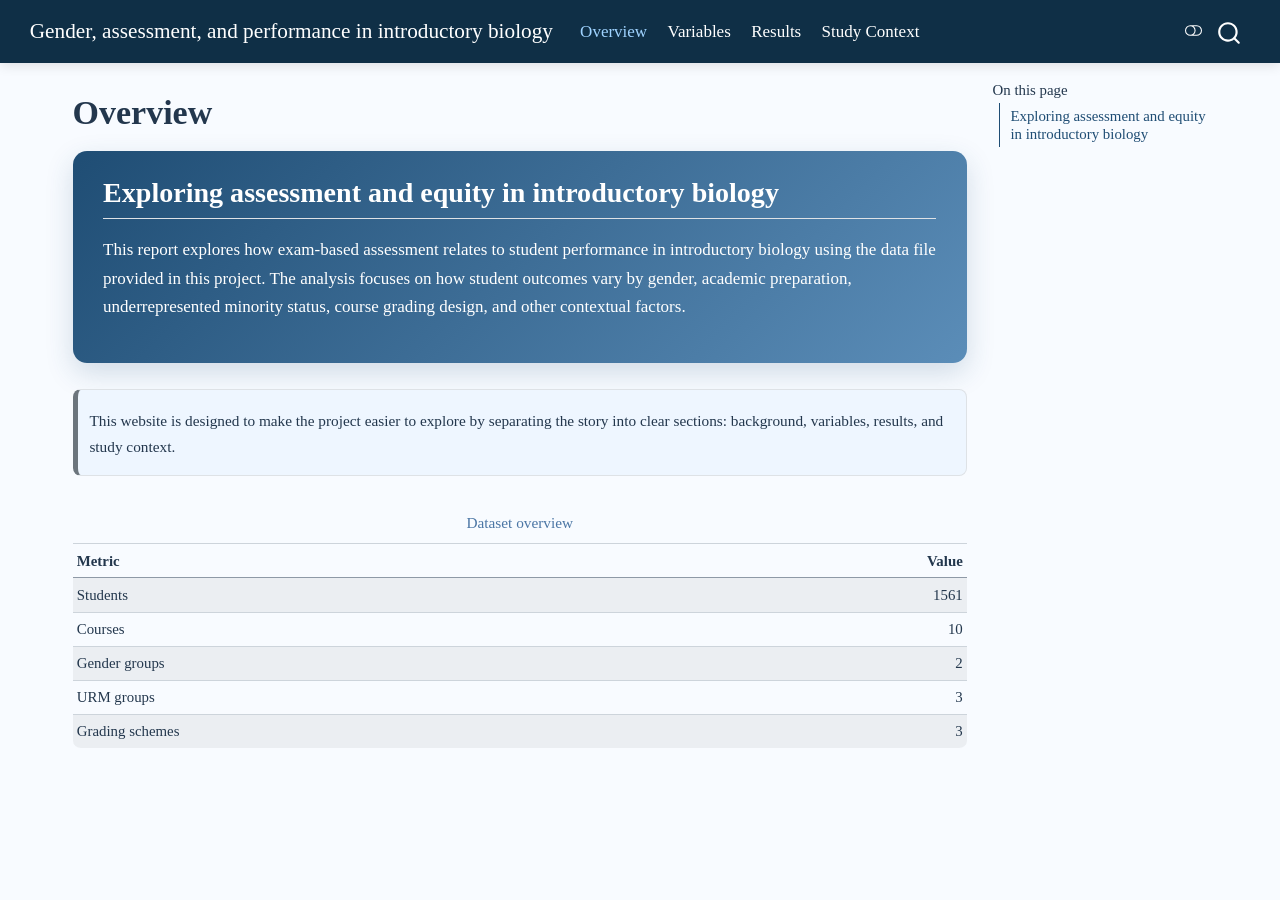
==== docs/index.html @ af0b51d6 "version 2" ====
<!DOCTYPE html>
<html xmlns="http://www.w3.org/1999/xhtml" lang="en" xml:lang="en"><head>

<meta charset="utf-8">
<meta name="generator" content="quarto-1.9.38">

<meta name="viewport" content="width=device-width, initial-scale=1.0, user-scalable=yes">


<title>Overview – Gender, assessment, and performance in introductory biology</title>
<style>

code{white-space: pre-wrap;}
span.smallcaps{font-variant: small-caps;}
div.columns{display: flex; gap: min(4vw, 1.5em);}
div.column{flex: auto; overflow-x: auto;}
div.hanging-indent{margin-left: 1.5em; text-indent: -1.5em;}
ul.task-list{list-style: none;}
ul.task-list li input[type="checkbox"] {
width: 0.8em;
margin: 0 0.8em 0.2em -1em;  vertical-align: middle;
}
</style>


<script>const headroomChanged = new CustomEvent("quarto-hrChanged", {
  detail: {},
  bubbles: true,
  cancelable: false,
  composed: false,
});

const announceDismiss = () => {
  const annEl = window.document.getElementById("quarto-announcement");
  if (annEl) {
    annEl.remove();

    const annId = annEl.getAttribute("data-announcement-id");
    window.localStorage.setItem(`quarto-announce-${annId}`, "true");
  }
};

const announceRegister = () => {
  const annEl = window.document.getElementById("quarto-announcement");
  if (annEl) {
    const annId = annEl.getAttribute("data-announcement-id");
    const isDismissed =
      window.localStorage.getItem(`quarto-announce-${annId}`) || false;
    if (isDismissed) {
      announceDismiss();
      return;
    } else {
      annEl.classList.remove("hidden");
    }

    const actionEl = annEl.querySelector(".quarto-announcement-action");
    if (actionEl) {
      actionEl.addEventListener("click", function (e) {
        e.preventDefault();
        // Hide the bar immediately
        announceDismiss();
      });
    }
  }
};

window.document.addEventListener("DOMContentLoaded", function () {
  let init = false;

  announceRegister();

  // Manage the back to top button, if one is present.
  let lastScrollTop = window.pageYOffset || document.documentElement.scrollTop;
  const scrollDownBuffer = 5;
  const scrollUpBuffer = 35;
  const btn = document.getElementById("quarto-back-to-top");
  const hideBackToTop = () => {
    btn.style.display = "none";
  };
  const showBackToTop = () => {
    btn.style.display = "inline-block";
  };
  if (btn) {
    window.document.addEventListener(
      "scroll",
      function () {
        const currentScrollTop =
          window.pageYOffset || document.documentElement.scrollTop;

        // Shows and hides the button 'intelligently' as the user scrolls
        if (currentScrollTop - scrollDownBuffer > lastScrollTop) {
          hideBackToTop();
          lastScrollTop = currentScrollTop <= 0 ? 0 : currentScrollTop;
        } else if (currentScrollTop < lastScrollTop - scrollUpBuffer) {
          showBackToTop();
          lastScrollTop = currentScrollTop <= 0 ? 0 : currentScrollTop;
        }

        // Show the button at the bottom, hides it at the top
        if (currentScrollTop <= 0) {
          hideBackToTop();
        } else if (
          window.innerHeight + currentScrollTop >=
          document.body.offsetHeight
        ) {
          showBackToTop();
        }
      },
      false
    );
  }

  function throttle(func, wait) {
    var timeout;
    return function () {
      const context = this;
      const args = arguments;
      const later = function () {
        clearTimeout(timeout);
        timeout = null;
        func.apply(context, args);
      };

      if (!timeout) {
        timeout = setTimeout(later, wait);
      }
    };
  }

  function headerOffset() {
    // Set an offset if there is are fixed top navbar
    const headerEl = window.document.querySelector("header.fixed-top");
    if (headerEl) {
      return headerEl.clientHeight;
    } else {
      return 0;
    }
  }

  function footerOffset() {
    const footerEl = window.document.querySelector("footer.footer");
    if (footerEl) {
      return footerEl.clientHeight;
    } else {
      return 0;
    }
  }

  function dashboardOffset() {
    const dashboardNavEl = window.document.getElementById(
      "quarto-dashboard-header"
    );
    if (dashboardNavEl !== null) {
      return dashboardNavEl.clientHeight;
    } else {
      return 0;
    }
  }

  function updateDocumentOffsetWithoutAnimation() {
    updateDocumentOffset(false);
  }

  function updateDocumentOffset(animated) {
    // set body offset
    const topOffset = headerOffset();
    const bodyOffset = topOffset + footerOffset() + dashboardOffset();
    const bodyEl = window.document.body;
    bodyEl.setAttribute("data-bs-offset", topOffset);
    bodyEl.style.paddingTop = topOffset + "px";

    // deal with sidebar offsets
    const sidebars = window.document.querySelectorAll(
      ".sidebar, .headroom-target"
    );
    sidebars.forEach((sidebar) => {
      if (!animated) {
        sidebar.classList.add("notransition");
        // Remove the no transition class after the animation has time to complete
        setTimeout(function () {
          sidebar.classList.remove("notransition");
        }, 201);
      }

      if (window.Headroom && sidebar.classList.contains("sidebar-unpinned")) {
        sidebar.style.top = "0";
        sidebar.style.maxHeight = "100vh";
      } else {
        sidebar.style.top = topOffset + "px";
        sidebar.style.maxHeight = "calc(100vh - " + topOffset + "px)";
      }
    });

    // allow space for footer
    const mainContainer = window.document.querySelector(".quarto-container");
    if (mainContainer) {
      mainContainer.style.minHeight = "calc(100vh - " + bodyOffset + "px)";
    }

    // link offset
    let linkStyle = window.document.querySelector("#quarto-target-style");
    if (!linkStyle) {
      linkStyle = window.document.createElement("style");
      linkStyle.setAttribute("id", "quarto-target-style");
      window.document.head.appendChild(linkStyle);
    }
    while (linkStyle.firstChild) {
      linkStyle.removeChild(linkStyle.firstChild);
    }
    if (topOffset > 0) {
      linkStyle.appendChild(
        window.document.createTextNode(`
      section:target::before {
        content: "";
        display: block;
        height: ${topOffset}px;
        margin: -${topOffset}px 0 0;
      }`)
      );
    }
    if (init) {
      window.dispatchEvent(headroomChanged);
    }
    init = true;
  }

  // initialize headroom
  var header = window.document.querySelector("#quarto-header");
  if (header && window.Headroom) {
    const headroom = new window.Headroom(header, {
      tolerance: 5,
      onPin: function () {
        const sidebars = window.document.querySelectorAll(
          ".sidebar, .headroom-target"
        );
        sidebars.forEach((sidebar) => {
          sidebar.classList.remove("sidebar-unpinned");
        });
        updateDocumentOffset();
      },
      onUnpin: function () {
        const sidebars = window.document.querySelectorAll(
          ".sidebar, .headroom-target"
        );
        sidebars.forEach((sidebar) => {
          sidebar.classList.add("sidebar-unpinned");
        });
        updateDocumentOffset();
      },
    });
    headroom.init();

    let frozen = false;
    window.quartoToggleHeadroom = function () {
      if (frozen) {
        headroom.unfreeze();
        frozen = false;
      } else {
        headroom.freeze();
        frozen = true;
      }
    };
  }

  window.addEventListener(
    "hashchange",
    function (e) {
      if (
        getComputedStyle(document.documentElement).scrollBehavior !== "smooth"
      ) {
        window.scrollTo(0, window.pageYOffset - headerOffset());
      }
    },
    false
  );

  // Observe size changed for the header
  const headerEl = window.document.querySelector("header.fixed-top");
  if (headerEl && window.ResizeObserver) {
    const observer = new window.ResizeObserver(() => {
      setTimeout(updateDocumentOffsetWithoutAnimation, 0);
    });
    observer.observe(headerEl, {
      attributes: true,
      childList: true,
      characterData: true,
    });
  } else {
    window.addEventListener(
      "resize",
      throttle(updateDocumentOffsetWithoutAnimation, 50)
    );
  }
  setTimeout(updateDocumentOffsetWithoutAnimation, 250);

  // fixup index.html links if we aren't on the filesystem
  if (window.location.protocol !== "file:") {
    const links = window.document.querySelectorAll("a");
    for (let i = 0; i < links.length; i++) {
      if (links[i].href) {
        links[i].dataset.originalHref = links[i].href;
        links[i].href = links[i].href.replace(/\/index\.html/, "/");
      }
    }

    // Fixup any sharing links that require urls
    // Append url to any sharing urls
    const sharingLinks = window.document.querySelectorAll(
      "a.sidebar-tools-main-item, a.quarto-navigation-tool, a.quarto-navbar-tools, a.quarto-navbar-tools-item"
    );
    for (let i = 0; i < sharingLinks.length; i++) {
      const sharingLink = sharingLinks[i];
      const href = sharingLink.getAttribute("href");
      if (href) {
        sharingLink.setAttribute(
          "href",
          href.replace("|url|", window.location.href)
        );
      }
    }

    // Scroll the active navigation item into view, if necessary
    const navSidebar = window.document.querySelector("nav#quarto-sidebar");
    if (navSidebar) {
      // Find the active item
      const activeItem = navSidebar.querySelector("li.sidebar-item a.active");
      if (activeItem) {
        // Wait for the scroll height and height to resolve by observing size changes on the
        // nav element that is scrollable
        const resizeObserver = new ResizeObserver((_entries) => {
          // The bottom of the element
          const elBottom = activeItem.offsetTop;
          const viewBottom = navSidebar.scrollTop + navSidebar.clientHeight;

          // The element height and scroll height are the same, then we are still loading
          if (viewBottom !== navSidebar.scrollHeight) {
            // Determine if the item isn't visible and scroll to it
            if (elBottom >= viewBottom) {
              navSidebar.scrollTop = elBottom;
            }

            // stop observing now since we've completed the scroll
            resizeObserver.unobserve(navSidebar);
          }
        });
        resizeObserver.observe(navSidebar);
      }
    }
  }
});
</script>
<script>/*!
 * headroom.js v0.12.0 - Give your page some headroom. Hide your header until you need it
 * Copyright (c) 2020 Nick Williams - http://wicky.nillia.ms/headroom.js
 * License: MIT
 */

!function(t,n){"object"==typeof exports&&"undefined"!=typeof module?module.exports=n():"function"==typeof define&&define.amd?define(n):(t=t||self).Headroom=n()}(this,function(){"use strict";function t(){return"undefined"!=typeof window}function d(t){return function(t){return t&&t.document&&function(t){return 9===t.nodeType}(t.document)}(t)?function(t){var n=t.document,o=n.body,s=n.documentElement;return{scrollHeight:function(){return Math.max(o.scrollHeight,s.scrollHeight,o.offsetHeight,s.offsetHeight,o.clientHeight,s.clientHeight)},height:function(){return t.innerHeight||s.clientHeight||o.clientHeight},scrollY:function(){return void 0!==t.pageYOffset?t.pageYOffset:(s||o.parentNode||o).scrollTop}}}(t):function(t){return{scrollHeight:function(){return Math.max(t.scrollHeight,t.offsetHeight,t.clientHeight)},height:function(){return Math.max(t.offsetHeight,t.clientHeight)},scrollY:function(){return t.scrollTop}}}(t)}function n(t,s,e){var n,o=function(){var n=!1;try{var t={get passive(){n=!0}};window.addEventListener("test",t,t),window.removeEventListener("test",t,t)}catch(t){n=!1}return n}(),i=!1,r=d(t),l=r.scrollY(),a={};function c(){var t=Math.round(r.scrollY()),n=r.height(),o=r.scrollHeight();a.scrollY=t,a.lastScrollY=l,a.direction=l<t?"down":"up",a.distance=Math.abs(t-l),a.isOutOfBounds=t<0||o<t+n,a.top=t<=s.offset[a.direction],a.bottom=o<=t+n,a.toleranceExceeded=a.distance>s.tolerance[a.direction],e(a),l=t,i=!1}function h(){i||(i=!0,n=requestAnimationFrame(c))}var u=!!o&&{passive:!0,capture:!1};return t.addEventListener("scroll",h,u),c(),{destroy:function(){cancelAnimationFrame(n),t.removeEventListener("scroll",h,u)}}}function o(t){return t===Object(t)?t:{down:t,up:t}}function s(t,n){n=n||{},Object.assign(this,s.options,n),this.classes=Object.assign({},s.options.classes,n.classes),this.elem=t,this.tolerance=o(this.tolerance),this.offset=o(this.offset),this.initialised=!1,this.frozen=!1}return s.prototype={constructor:s,init:function(){return s.cutsTheMustard&&!this.initialised&&(this.addClass("initial"),this.initialised=!0,setTimeout(function(t){t.scrollTracker=n(t.scroller,{offset:t.offset,tolerance:t.tolerance},t.update.bind(t))},100,this)),this},destroy:function(){this.initialised=!1,Object.keys(this.classes).forEach(this.removeClass,this),this.scrollTracker.destroy()},unpin:function(){!this.hasClass("pinned")&&this.hasClass("unpinned")||(this.addClass("unpinned"),this.removeClass("pinned"),this.onUnpin&&this.onUnpin.call(this))},pin:function(){this.hasClass("unpinned")&&(this.addClass("pinned"),this.removeClass("unpinned"),this.onPin&&this.onPin.call(this))},freeze:function(){this.frozen=!0,this.addClass("frozen")},unfreeze:function(){this.frozen=!1,this.removeClass("frozen")},top:function(){this.hasClass("top")||(this.addClass("top"),this.removeClass("notTop"),this.onTop&&this.onTop.call(this))},notTop:function(){this.hasClass("notTop")||(this.addClass("notTop"),this.removeClass("top"),this.onNotTop&&this.onNotTop.call(this))},bottom:function(){this.hasClass("bottom")||(this.addClass("bottom"),this.removeClass("notBottom"),this.onBottom&&this.onBottom.call(this))},notBottom:function(){this.hasClass("notBottom")||(this.addClass("notBottom"),this.removeClass("bottom"),this.onNotBottom&&this.onNotBottom.call(this))},shouldUnpin:function(t){return"down"===t.direction&&!t.top&&t.toleranceExceeded},shouldPin:function(t){return"up"===t.direction&&t.toleranceExceeded||t.top},addClass:function(t){this.elem.classList.add.apply(this.elem.classList,this.classes[t].split(" "))},removeClass:function(t){this.elem.classList.remove.apply(this.elem.classList,this.classes[t].split(" "))},hasClass:function(t){return this.classes[t].split(" ").every(function(t){return this.classList.contains(t)},this.elem)},update:function(t){t.isOutOfBounds||!0!==this.frozen&&(t.top?this.top():this.notTop(),t.bottom?this.bottom():this.notBottom(),this.shouldUnpin(t)?this.unpin():this.shouldPin(t)&&this.pin())}},s.options={tolerance:{up:0,down:0},offset:0,scroller:t()?window:null,classes:{frozen:"headroom--frozen",pinned:"headroom--pinned",unpinned:"headroom--unpinned",top:"headroom--top",notTop:"headroom--not-top",bottom:"headroom--bottom",notBottom:"headroom--not-bottom",initial:"headroom"}},s.cutsTheMustard=!!(t()&&function(){}.bind&&"classList"in document.documentElement&&Object.assign&&Object.keys&&requestAnimationFrame),s});
</script>
<script>/*!
 * clipboard.js v2.0.11
 * https://clipboardjs.com/
 *
 * Licensed MIT © Zeno Rocha
 */
!function(t,e){"object"==typeof exports&&"object"==typeof module?module.exports=e():"function"==typeof define&&define.amd?define([],e):"object"==typeof exports?exports.ClipboardJS=e():t.ClipboardJS=e()}(this,function(){return n={686:function(t,e,n){"use strict";n.d(e,{default:function(){return b}});var e=n(279),i=n.n(e),e=n(370),u=n.n(e),e=n(817),r=n.n(e);function c(t){try{return document.execCommand(t)}catch(t){return}}var a=function(t){t=r()(t);return c("cut"),t};function o(t,e){var n,o,t=(n=t,o="rtl"===document.documentElement.getAttribute("dir"),(t=document.createElement("textarea")).style.fontSize="12pt",t.style.border="0",t.style.padding="0",t.style.margin="0",t.style.position="absolute",t.style[o?"right":"left"]="-9999px",o=window.pageYOffset||document.documentElement.scrollTop,t.style.top="".concat(o,"px"),t.setAttribute("readonly",""),t.value=n,t);return e.container.appendChild(t),e=r()(t),c("copy"),t.remove(),e}var f=function(t){var e=1<arguments.length&&void 0!==arguments[1]?arguments[1]:{container:document.body},n="";return"string"==typeof t?n=o(t,e):t instanceof HTMLInputElement&&!["text","search","url","tel","password"].includes(null==t?void 0:t.type)?n=o(t.value,e):(n=r()(t),c("copy")),n};function l(t){return(l="function"==typeof Symbol&&"symbol"==typeof Symbol.iterator?function(t){return typeof t}:function(t){return t&&"function"==typeof Symbol&&t.constructor===Symbol&&t!==Symbol.prototype?"symbol":typeof t})(t)}var s=function(){var t=0<arguments.length&&void 0!==arguments[0]?arguments[0]:{},e=t.action,n=void 0===e?"copy":e,o=t.container,e=t.target,t=t.text;if("copy"!==n&&"cut"!==n)throw new Error('Invalid "action" value, use either "copy" or "cut"');if(void 0!==e){if(!e||"object"!==l(e)||1!==e.nodeType)throw new Error('Invalid "target" value, use a valid Element');if("copy"===n&&e.hasAttribute("disabled"))throw new Error('Invalid "target" attribute. Please use "readonly" instead of "disabled" attribute');if("cut"===n&&(e.hasAttribute("readonly")||e.hasAttribute("disabled")))throw new Error('Invalid "target" attribute. You can\'t cut text from elements with "readonly" or "disabled" attributes')}return t?f(t,{container:o}):e?"cut"===n?a(e):f(e,{container:o}):void 0};function p(t){return(p="function"==typeof Symbol&&"symbol"==typeof Symbol.iterator?function(t){return typeof t}:function(t){return t&&"function"==typeof Symbol&&t.constructor===Symbol&&t!==Symbol.prototype?"symbol":typeof t})(t)}function d(t,e){for(var n=0;n<e.length;n++){var o=e[n];o.enumerable=o.enumerable||!1,o.configurable=!0,"value"in o&&(o.writable=!0),Object.defineProperty(t,o.key,o)}}function y(t,e){return(y=Object.setPrototypeOf||function(t,e){return t.__proto__=e,t})(t,e)}function h(n){var o=function(){if("undefined"==typeof Reflect||!Reflect.construct)return!1;if(Reflect.construct.sham)return!1;if("function"==typeof Proxy)return!0;try{return Date.prototype.toString.call(Reflect.construct(Date,[],function(){})),!0}catch(t){return!1}}();return function(){var t,e=v(n);return t=o?(t=v(this).constructor,Reflect.construct(e,arguments,t)):e.apply(this,arguments),e=this,!(t=t)||"object"!==p(t)&&"function"!=typeof t?function(t){if(void 0!==t)return t;throw new ReferenceError("this hasn't been initialised - super() hasn't been called")}(e):t}}function v(t){return(v=Object.setPrototypeOf?Object.getPrototypeOf:function(t){return t.__proto__||Object.getPrototypeOf(t)})(t)}function m(t,e){t="data-clipboard-".concat(t);if(e.hasAttribute(t))return e.getAttribute(t)}var b=function(){!function(t,e){if("function"!=typeof e&&null!==e)throw new TypeError("Super expression must either be null or a function");t.prototype=Object.create(e&&e.prototype,{constructor:{value:t,writable:!0,configurable:!0}}),e&&y(t,e)}(r,i());var t,e,n,o=h(r);function r(t,e){var n;return function(t){if(!(t instanceof r))throw new TypeError("Cannot call a class as a function")}(this),(n=o.call(this)).resolveOptions(e),n.listenClick(t),n}return t=r,n=[{key:"copy",value:function(t){var e=1<arguments.length&&void 0!==arguments[1]?arguments[1]:{container:document.body};return f(t,e)}},{key:"cut",value:function(t){return a(t)}},{key:"isSupported",value:function(){var t=0<arguments.length&&void 0!==arguments[0]?arguments[0]:["copy","cut"],t="string"==typeof t?[t]:t,e=!!document.queryCommandSupported;return t.forEach(function(t){e=e&&!!document.queryCommandSupported(t)}),e}}],(e=[{key:"resolveOptions",value:function(){var t=0<arguments.length&&void 0!==arguments[0]?arguments[0]:{};this.action="function"==typeof t.action?t.action:this.defaultAction,this.target="function"==typeof t.target?t.target:this.defaultTarget,this.text="function"==typeof t.text?t.text:this.defaultText,this.container="object"===p(t.container)?t.container:document.body}},{key:"listenClick",value:function(t){var e=this;this.listener=u()(t,"click",function(t){return e.onClick(t)})}},{key:"onClick",value:function(t){var e=t.delegateTarget||t.currentTarget,n=this.action(e)||"copy",t=s({action:n,container:this.container,target:this.target(e),text:this.text(e)});this.emit(t?"success":"error",{action:n,text:t,trigger:e,clearSelection:function(){e&&e.focus(),window.getSelection().removeAllRanges()}})}},{key:"defaultAction",value:function(t){return m("action",t)}},{key:"defaultTarget",value:function(t){t=m("target",t);if(t)return document.querySelector(t)}},{key:"defaultText",value:function(t){return m("text",t)}},{key:"destroy",value:function(){this.listener.destroy()}}])&&d(t.prototype,e),n&&d(t,n),r}()},828:function(t){var e;"undefined"==typeof Element||Element.prototype.matches||((e=Element.prototype).matches=e.matchesSelector||e.mozMatchesSelector||e.msMatchesSelector||e.oMatchesSelector||e.webkitMatchesSelector),t.exports=function(t,e){for(;t&&9!==t.nodeType;){if("function"==typeof t.matches&&t.matches(e))return t;t=t.parentNode}}},438:function(t,e,n){var u=n(828);function i(t,e,n,o,r){var i=function(e,n,t,o){return function(t){t.delegateTarget=u(t.target,n),t.delegateTarget&&o.call(e,t)}}.apply(this,arguments);return t.addEventListener(n,i,r),{destroy:function(){t.removeEventListener(n,i,r)}}}t.exports=function(t,e,n,o,r){return"function"==typeof t.addEventListener?i.apply(null,arguments):"function"==typeof n?i.bind(null,document).apply(null,arguments):("string"==typeof t&&(t=document.querySelectorAll(t)),Array.prototype.map.call(t,function(t){return i(t,e,n,o,r)}))}},879:function(t,n){n.node=function(t){return void 0!==t&&t instanceof HTMLElement&&1===t.nodeType},n.nodeList=function(t){var e=Object.prototype.toString.call(t);return void 0!==t&&("[object NodeList]"===e||"[object HTMLCollection]"===e)&&"length"in t&&(0===t.length||n.node(t[0]))},n.string=function(t){return"string"==typeof t||t instanceof String},n.fn=function(t){return"[object Function]"===Object.prototype.toString.call(t)}},370:function(t,e,n){var f=n(879),l=n(438);t.exports=function(t,e,n){if(!t&&!e&&!n)throw new Error("Missing required arguments");if(!f.string(e))throw new TypeError("Second argument must be a String");if(!f.fn(n))throw new TypeError("Third argument must be a Function");if(f.node(t))return c=e,a=n,(u=t).addEventListener(c,a),{destroy:function(){u.removeEventListener(c,a)}};if(f.nodeList(t))return o=t,r=e,i=n,Array.prototype.forEach.call(o,function(t){t.addEventListener(r,i)}),{destroy:function(){Array.prototype.forEach.call(o,function(t){t.removeEventListener(r,i)})}};if(f.string(t))return t=t,e=e,n=n,l(document.body,t,e,n);throw new TypeError("First argument must be a String, HTMLElement, HTMLCollection, or NodeList");var o,r,i,u,c,a}},817:function(t){t.exports=function(t){var e,n="SELECT"===t.nodeName?(t.focus(),t.value):"INPUT"===t.nodeName||"TEXTAREA"===t.nodeName?((e=t.hasAttribute("readonly"))||t.setAttribute("readonly",""),t.select(),t.setSelectionRange(0,t.value.length),e||t.removeAttribute("readonly"),t.value):(t.hasAttribute("contenteditable")&&t.focus(),n=window.getSelection(),(e=document.createRange()).selectNodeContents(t),n.removeAllRanges(),n.addRange(e),n.toString());return n}},279:function(t){function e(){}e.prototype={on:function(t,e,n){var o=this.e||(this.e={});return(o[t]||(o[t]=[])).push({fn:e,ctx:n}),this},once:function(t,e,n){var o=this;function r(){o.off(t,r),e.apply(n,arguments)}return r._=e,this.on(t,r,n)},emit:function(t){for(var e=[].slice.call(arguments,1),n=((this.e||(this.e={}))[t]||[]).slice(),o=0,r=n.length;o<r;o++)n[o].fn.apply(n[o].ctx,e);return this},off:function(t,e){var n=this.e||(this.e={}),o=n[t],r=[];if(o&&e)for(var i=0,u=o.length;i<u;i++)o[i].fn!==e&&o[i].fn._!==e&&r.push(o[i]);return r.length?n[t]=r:delete n[t],this}},t.exports=e,t.exports.TinyEmitter=e}},r={},o.n=function(t){var e=t&&t.__esModule?function(){return t.default}:function(){return t};return o.d(e,{a:e}),e},o.d=function(t,e){for(var n in e)o.o(e,n)&&!o.o(t,n)&&Object.defineProperty(t,n,{enumerable:!0,get:e[n]})},o.o=function(t,e){return Object.prototype.hasOwnProperty.call(t,e)},o(686).default;function o(t){if(r[t])return r[t].exports;var e=r[t]={exports:{}};return n[t](e,e.exports,o),e.exports}var n,r});</script>
<script>/*! @algolia/autocomplete-js 1.19.1 | MIT License | © Algolia, Inc. and contributors | https://github.com/algolia/autocomplete */
!function(e,t){"object"==typeof exports&&"undefined"!=typeof module?t(exports):"function"==typeof define&&define.amd?define(["exports"],t):t((e="undefined"!=typeof globalThis?globalThis:e||self)["@algolia/autocomplete-js"]={})}(this,(function(e){"use strict";function t(e,t){var n=Object.keys(e);if(Object.getOwnPropertySymbols){var r=Object.getOwnPropertySymbols(e);t&&(r=r.filter((function(t){return Object.getOwnPropertyDescriptor(e,t).enumerable}))),n.push.apply(n,r)}return n}function n(e){for(var n=1;n<arguments.length;n++){var r=null!=arguments[n]?arguments[n]:{};n%2?t(Object(r),!0).forEach((function(t){o(e,t,r[t])})):Object.getOwnPropertyDescriptors?Object.defineProperties(e,Object.getOwnPropertyDescriptors(r)):t(Object(r)).forEach((function(t){Object.defineProperty(e,t,Object.getOwnPropertyDescriptor(r,t))}))}return e}function r(e){return r="function"==typeof Symbol&&"symbol"==typeof Symbol.iterator?function(e){return typeof e}:function(e){return e&&"function"==typeof Symbol&&e.constructor===Symbol&&e!==Symbol.prototype?"symbol":typeof e},r(e)}function o(e,t,n){return(t=function(e){var t=function(e,t){if("object"!=typeof e||null===e)return e;var n=e[Symbol.toPrimitive];if(void 0!==n){var r=n.call(e,t||"default");if("object"!=typeof r)return r;throw new TypeError("@@toPrimitive must return a primitive value.")}return("string"===t?String:Number)(e)}(e,"string");return"symbol"==typeof t?t:String(t)}(t))in e?Object.defineProperty(e,t,{value:n,enumerable:!0,configurable:!0,writable:!0}):e[t]=n,e}function i(){return i=Object.assign?Object.assign.bind():function(e){for(var t=1;t<arguments.length;t++){var n=arguments[t];for(var r in n)Object.prototype.hasOwnProperty.call(n,r)&&(e[r]=n[r])}return e},i.apply(this,arguments)}function u(e,t){if(null==e)return{};var n,r,o=function(e,t){if(null==e)return{};var n,r,o={},i=Object.keys(e);for(r=0;r<i.length;r++)n=i[r],t.indexOf(n)>=0||(o[n]=e[n]);return o}(e,t);if(Object.getOwnPropertySymbols){var i=Object.getOwnPropertySymbols(e);for(r=0;r<i.length;r++)n=i[r],t.indexOf(n)>=0||Object.prototype.propertyIsEnumerable.call(e,n)&&(o[n]=e[n])}return o}function a(e,t){return function(e){if(Array.isArray(e))return e}(e)||function(e,t){var n=null==e?null:"undefined"!=typeof Symbol&&e[Symbol.iterator]||e["@@iterator"];if(null!=n){var r,o,i,u,a=[],l=!0,c=!1;try{if(i=(n=n.call(e)).next,0===t){if(Object(n)!==n)return;l=!1}else for(;!(l=(r=i.call(n)).done)&&(a.push(r.value),a.length!==t);l=!0);}catch(e){c=!0,o=e}finally{try{if(!l&&null!=n.return&&(u=n.return(),Object(u)!==u))return}finally{if(c)throw o}}return a}}(e,t)||c(e,t)||function(){throw new TypeError("Invalid attempt to destructure non-iterable instance.\nIn order to be iterable, non-array objects must have a [Symbol.iterator]() method.")}()}function l(e){return function(e){if(Array.isArray(e))return s(e)}(e)||function(e){if("undefined"!=typeof Symbol&&null!=e[Symbol.iterator]||null!=e["@@iterator"])return Array.from(e)}(e)||c(e)||function(){throw new TypeError("Invalid attempt to spread non-iterable instance.\nIn order to be iterable, non-array objects must have a [Symbol.iterator]() method.")}()}function c(e,t){if(e){if("string"==typeof e)return s(e,t);var n=Object.prototype.toString.call(e).slice(8,-1);return"Object"===n&&e.constructor&&(n=e.constructor.name),"Map"===n||"Set"===n?Array.from(e):"Arguments"===n||/^(?:Ui|I)nt(?:8|16|32)(?:Clamped)?Array$/.test(n)?s(e,t):void 0}}function s(e,t){(null==t||t>e.length)&&(t=e.length);for(var n=0,r=new Array(t);n<t;n++)r[n]=e[n];return r}function f(e){return{current:e}}function p(e,t){var n=void 0;return function(){for(var r=arguments.length,o=new Array(r),i=0;i<r;i++)o[i]=arguments[i];n&&clearTimeout(n),n=setTimeout((function(){return e.apply(void 0,o)}),t)}}function m(e){return e.reduce((function(e,t){return e.concat(t)}),[])}var v=0;function d(){return"autocomplete-".concat(v++)}function y(e,t){return t.reduce((function(e,t){return e&&e[t]}),e)}function b(e){return 0===e.collections.length?0:e.collections.reduce((function(e,t){return e+t.items.length}),0)}function g(e){return e!==Object(e)}function h(e,t){if(e===t)return!0;if(g(e)||g(t)||"function"==typeof e||"function"==typeof t)return e===t;if(Object.keys(e).length!==Object.keys(t).length)return!1;for(var n=0,r=Object.keys(e);n<r.length;n++){var o=r[n];if(!(o in t))return!1;if(!h(e[o],t[o]))return!1}return!0}var _=function(){};var O="1.19.1",S=[{segment:"autocomplete-core",version:O}];function j(e){var t=e.item,n=e.items,r=void 0===n?[]:n;return{index:t.__autocomplete_indexName,items:[t],positions:[1+r.findIndex((function(e){return e.objectID===t.objectID}))],queryID:t.__autocomplete_queryID,algoliaSource:["autocomplete"]}}function P(e,t){return function(e){if(Array.isArray(e))return e}(e)||function(e,t){var n=null==e?null:"undefined"!=typeof Symbol&&e[Symbol.iterator]||e["@@iterator"];if(null!=n){var r,o,i,u,a=[],l=!0,c=!1;try{if(i=(n=n.call(e)).next,0===t){if(Object(n)!==n)return;l=!1}else for(;!(l=(r=i.call(n)).done)&&(a.push(r.value),a.length!==t);l=!0);}catch(e){c=!0,o=e}finally{try{if(!l&&null!=n.return&&(u=n.return(),Object(u)!==u))return}finally{if(c)throw o}}return a}}(e,t)||function(e,t){if(!e)return;if("string"==typeof e)return w(e,t);var n=Object.prototype.toString.call(e).slice(8,-1);"Object"===n&&e.constructor&&(n=e.constructor.name);if("Map"===n||"Set"===n)return Array.from(e);if("Arguments"===n||/^(?:Ui|I)nt(?:8|16|32)(?:Clamped)?Array$/.test(n))return w(e,t)}(e,t)||function(){throw new TypeError("Invalid attempt to destructure non-iterable instance.\nIn order to be iterable, non-array objects must have a [Symbol.iterator]() method.")}()}function w(e,t){(null==t||t>e.length)&&(t=e.length);for(var n=0,r=new Array(t);n<t;n++)r[n]=e[n];return r}var I=["items"],A=["items"];function E(e){return E="function"==typeof Symbol&&"symbol"==typeof Symbol.iterator?function(e){return typeof e}:function(e){return e&&"function"==typeof Symbol&&e.constructor===Symbol&&e!==Symbol.prototype?"symbol":typeof e},E(e)}function D(e){return function(e){if(Array.isArray(e))return C(e)}(e)||function(e){if("undefined"!=typeof Symbol&&null!=e[Symbol.iterator]||null!=e["@@iterator"])return Array.from(e)}(e)||function(e,t){if(!e)return;if("string"==typeof e)return C(e,t);var n=Object.prototype.toString.call(e).slice(8,-1);"Object"===n&&e.constructor&&(n=e.constructor.name);if("Map"===n||"Set"===n)return Array.from(e);if("Arguments"===n||/^(?:Ui|I)nt(?:8|16|32)(?:Clamped)?Array$/.test(n))return C(e,t)}(e)||function(){throw new TypeError("Invalid attempt to spread non-iterable instance.\nIn order to be iterable, non-array objects must have a [Symbol.iterator]() method.")}()}function C(e,t){(null==t||t>e.length)&&(t=e.length);for(var n=0,r=new Array(t);n<t;n++)r[n]=e[n];return r}function k(e,t){if(null==e)return{};var n,r,o=function(e,t){if(null==e)return{};var n,r,o={},i=Object.keys(e);for(r=0;r<i.length;r++)n=i[r],t.indexOf(n)>=0||(o[n]=e[n]);return o}(e,t);if(Object.getOwnPropertySymbols){var i=Object.getOwnPropertySymbols(e);for(r=0;r<i.length;r++)n=i[r],t.indexOf(n)>=0||Object.prototype.propertyIsEnumerable.call(e,n)&&(o[n]=e[n])}return o}function x(e,t){var n=Object.keys(e);if(Object.getOwnPropertySymbols){var r=Object.getOwnPropertySymbols(e);t&&(r=r.filter((function(t){return Object.getOwnPropertyDescriptor(e,t).enumerable}))),n.push.apply(n,r)}return n}function N(e){for(var t=1;t<arguments.length;t++){var n=null!=arguments[t]?arguments[t]:{};t%2?x(Object(n),!0).forEach((function(t){T(e,t,n[t])})):Object.getOwnPropertyDescriptors?Object.defineProperties(e,Object.getOwnPropertyDescriptors(n)):x(Object(n)).forEach((function(t){Object.defineProperty(e,t,Object.getOwnPropertyDescriptor(n,t))}))}return e}function T(e,t,n){return(t=function(e){var t=function(e,t){if("object"!==E(e)||null===e)return e;var n=e[Symbol.toPrimitive];if(void 0!==n){var r=n.call(e,t||"default");if("object"!==E(r))return r;throw new TypeError("@@toPrimitive must return a primitive value.")}return("string"===t?String:Number)(e)}(e,"string");return"symbol"===E(t)?t:String(t)}(t))in e?Object.defineProperty(e,t,{value:n,enumerable:!0,configurable:!0,writable:!0}):e[t]=n,e}function q(e){for(var t=arguments.length>1&&void 0!==arguments[1]?arguments[1]:20,n=[],r=0;r<e.objectIDs.length;r+=t)n.push(N(N({},e),{},{objectIDs:e.objectIDs.slice(r,r+t)}));return n}function B(e){return e.map((function(e){var t=e.items,n=k(e,I);return N(N({},n),{},{objectIDs:(null==t?void 0:t.map((function(e){return e.objectID})))||n.objectIDs})}))}function R(e){var t,n,r,o=(t=P((e.version||"").split(".").map(Number),2),n=t[0],r=t[1],n>=3||2===n&&r>=4||1===n&&r>=10);function i(t,n,r){if(o&&void 0!==r){var i=r[0].__autocomplete_algoliaCredentials,u={"X-Algolia-Application-Id":i.appId,"X-Algolia-API-Key":i.apiKey};e.apply(void 0,[t].concat(D(n),[{headers:u}]))}else e.apply(void 0,[t].concat(D(n)))}return{init:function(t,n){e("init",{appId:t,apiKey:n})},setAuthenticatedUserToken:function(t){e("setAuthenticatedUserToken",t)},setUserToken:function(t){e("setUserToken",t)},clickedObjectIDsAfterSearch:function(){for(var e=arguments.length,t=new Array(e),n=0;n<e;n++)t[n]=arguments[n];t.length>0&&i("clickedObjectIDsAfterSearch",B(t),t[0].items)},clickedObjectIDs:function(){for(var e=arguments.length,t=new Array(e),n=0;n<e;n++)t[n]=arguments[n];t.length>0&&i("clickedObjectIDs",B(t),t[0].items)},clickedFilters:function(){for(var t=arguments.length,n=new Array(t),r=0;r<t;r++)n[r]=arguments[r];n.length>0&&e.apply(void 0,["clickedFilters"].concat(n))},convertedObjectIDsAfterSearch:function(){for(var e=arguments.length,t=new Array(e),n=0;n<e;n++)t[n]=arguments[n];t.length>0&&i("convertedObjectIDsAfterSearch",B(t),t[0].items)},convertedObjectIDs:function(){for(var e=arguments.length,t=new Array(e),n=0;n<e;n++)t[n]=arguments[n];t.length>0&&i("convertedObjectIDs",B(t),t[0].items)},convertedFilters:function(){for(var t=arguments.length,n=new Array(t),r=0;r<t;r++)n[r]=arguments[r];n.length>0&&e.apply(void 0,["convertedFilters"].concat(n))},viewedObjectIDs:function(){for(var e=arguments.length,t=new Array(e),n=0;n<e;n++)t[n]=arguments[n];t.length>0&&t.reduce((function(e,t){var n=t.items,r=k(t,A);return[].concat(D(e),D(q(N(N({},r),{},{objectIDs:(null==n?void 0:n.map((function(e){return e.objectID})))||r.objectIDs})).map((function(e){return{items:n,payload:e}}))))}),[]).forEach((function(e){var t=e.items;return i("viewedObjectIDs",[e.payload],t)}))},viewedFilters:function(){for(var t=arguments.length,n=new Array(t),r=0;r<t;r++)n[r]=arguments[r];n.length>0&&e.apply(void 0,["viewedFilters"].concat(n))}}}function L(e){var t=e.items.reduce((function(e,t){var n;return e[t.__autocomplete_indexName]=(null!==(n=e[t.__autocomplete_indexName])&&void 0!==n?n:[]).concat(t),e}),{});return Object.keys(t).map((function(e){return{index:e,items:t[e],algoliaSource:["autocomplete"]}}))}function F(e){return e.objectID&&e.__autocomplete_indexName&&e.__autocomplete_queryID}function U(e){return U="function"==typeof Symbol&&"symbol"==typeof Symbol.iterator?function(e){return typeof e}:function(e){return e&&"function"==typeof Symbol&&e.constructor===Symbol&&e!==Symbol.prototype?"symbol":typeof e},U(e)}function M(e){return function(e){if(Array.isArray(e))return H(e)}(e)||function(e){if("undefined"!=typeof Symbol&&null!=e[Symbol.iterator]||null!=e["@@iterator"])return Array.from(e)}(e)||function(e,t){if(!e)return;if("string"==typeof e)return H(e,t);var n=Object.prototype.toString.call(e).slice(8,-1);"Object"===n&&e.constructor&&(n=e.constructor.name);if("Map"===n||"Set"===n)return Array.from(e);if("Arguments"===n||/^(?:Ui|I)nt(?:8|16|32)(?:Clamped)?Array$/.test(n))return H(e,t)}(e)||function(){throw new TypeError("Invalid attempt to spread non-iterable instance.\nIn order to be iterable, non-array objects must have a [Symbol.iterator]() method.")}()}function H(e,t){(null==t||t>e.length)&&(t=e.length);for(var n=0,r=new Array(t);n<t;n++)r[n]=e[n];return r}function V(e,t){var n=Object.keys(e);if(Object.getOwnPropertySymbols){var r=Object.getOwnPropertySymbols(e);t&&(r=r.filter((function(t){return Object.getOwnPropertyDescriptor(e,t).enumerable}))),n.push.apply(n,r)}return n}function W(e){for(var t=1;t<arguments.length;t++){var n=null!=arguments[t]?arguments[t]:{};t%2?V(Object(n),!0).forEach((function(t){Q(e,t,n[t])})):Object.getOwnPropertyDescriptors?Object.defineProperties(e,Object.getOwnPropertyDescriptors(n)):V(Object(n)).forEach((function(t){Object.defineProperty(e,t,Object.getOwnPropertyDescriptor(n,t))}))}return e}function Q(e,t,n){return(t=function(e){var t=function(e,t){if("object"!==U(e)||null===e)return e;var n=e[Symbol.toPrimitive];if(void 0!==n){var r=n.call(e,t||"default");if("object"!==U(r))return r;throw new TypeError("@@toPrimitive must return a primitive value.")}return("string"===t?String:Number)(e)}(e,"string");return"symbol"===U(t)?t:String(t)}(t))in e?Object.defineProperty(e,t,{value:n,enumerable:!0,configurable:!0,writable:!0}):e[t]=n,e}var K="2.15.0",$="https://cdn.jsdelivr.net/npm/search-insights@".concat(K,"/dist/search-insights.min.js"),z=p((function(e){var t=e.onItemsChange,n=e.items,r=e.insights,o=e.state;t({insights:r,insightsEvents:L({items:n}).map((function(e){return W({eventName:"Items Viewed"},e)})),state:o})}),400);function G(e){var t=function(e){return W({onItemsChange:function(e){var t=e.insights,n=e.insightsEvents,r=e.state;t.viewedObjectIDs.apply(t,M(n.map((function(e){return W(W({},e),{},{algoliaSource:J(e.algoliaSource,r.context)})}))))},onSelect:function(e){var t=e.insights,n=e.insightsEvents,r=e.state;t.clickedObjectIDsAfterSearch.apply(t,M(n.map((function(e){return W(W({},e),{},{algoliaSource:J(e.algoliaSource,r.context)})}))))},onActive:_,__autocomplete_clickAnalytics:!0},e)}(e),n=t.insightsClient,r=t.insightsInitParams,o=t.onItemsChange,i=t.onSelect,u=t.onActive,a=t.__autocomplete_clickAnalytics,l=n;if(n||function(e){if("undefined"!=typeof window)e({window:window})}((function(e){var t=e.window,n=t.AlgoliaAnalyticsObject||"aa";"string"==typeof n&&(l=t[n]),l||(t.AlgoliaAnalyticsObject=n,t[n]||(t[n]=function(){t[n].queue||(t[n].queue=[]);for(var e=arguments.length,r=new Array(e),o=0;o<e;o++)r[o]=arguments[o];t[n].queue.push(r)}),t[n].version=K,l=t[n],function(e){var t="[Autocomplete]: Could not load search-insights.js. Please load it manually following https://alg.li/insights-autocomplete";try{var n=e.document.createElement("script");n.async=!0,n.src=$,n.onerror=function(){console.error(t)},document.body.appendChild(n)}catch(e){console.error(t)}}(t))})),!l)return{};r&&l("init",W({partial:!0},r));var c=R(l),s=f([]),m=p((function(e){var t=e.state;if(t.isOpen){var n=t.collections.reduce((function(e,t){return[].concat(M(e),M(t.items))}),[]).filter(F);h(s.current.map((function(e){return e.objectID})),n.map((function(e){return e.objectID})))||(s.current=n,n.length>0&&z({onItemsChange:o,items:n,insights:c,state:t}))}}),0);return{name:"aa.algoliaInsightsPlugin",subscribe:function(e){var t=e.setContext,n=e.onSelect,r=e.onActive;function o(e){t({algoliaInsightsPlugin:{__algoliaSearchParameters:W(W({},a?{clickAnalytics:!0}:{}),e?{userToken:X(e)}:{}),insights:c}})}l("addAlgoliaAgent","insights-plugin"),o(),l("onUserTokenChange",(function(e){o(e)})),l("getUserToken",null,(function(e,t){o(t)})),n((function(e){var t=e.item,n=e.state,r=e.event,o=e.source;F(t)&&i({state:n,event:r,insights:c,item:t,insightsEvents:[W({eventName:"Item Selected"},j({item:t,items:o.getItems().filter(F)}))]})})),r((function(e){var t=e.item,n=e.source,r=e.state,o=e.event;F(t)&&u({state:r,event:o,insights:c,item:t,insightsEvents:[W({eventName:"Item Active"},j({item:t,items:n.getItems().filter(F)}))]})}))},onStateChange:function(e){var t=e.state;m({state:t})},__autocomplete_pluginOptions:e}}function J(){var e,t=arguments.length>0&&void 0!==arguments[0]?arguments[0]:[],n=arguments.length>1?arguments[1]:void 0;return[].concat(M(t),["autocomplete-internal"],M(null!==(e=n.algoliaInsightsPlugin)&&void 0!==e&&e.__automaticInsights?["autocomplete-automatic"]:[]))}function X(e){return"number"==typeof e?e.toString():e}function Y(e,t){var n=t;return{then:function(t,r){return Y(e.then(ee(t,n,e),ee(r,n,e)),n)},catch:function(t){return Y(e.catch(ee(t,n,e)),n)},finally:function(t){return t&&n.onCancelList.push(t),Y(e.finally(ee(t&&function(){return n.onCancelList=[],t()},n,e)),n)},cancel:function(){n.isCanceled=!0;var e=n.onCancelList;n.onCancelList=[],e.forEach((function(e){e()}))},isCanceled:function(){return!0===n.isCanceled}}}function Z(e){return Y(e,{isCanceled:!1,onCancelList:[]})}function ee(e,t,n){return e?function(n){return t.isCanceled?n:e(n)}:n}var te,ne=!0;function re(e,t,n,r){if(!n)return null;if(e<0&&(null===t||null!==r&&0===t))return n+e;var o=(null===t?-1:t)+e;return o<=-1||o>=n?null===r?null:0:o}function oe(e,t){var n=Object.keys(e);if(Object.getOwnPropertySymbols){var r=Object.getOwnPropertySymbols(e);t&&(r=r.filter((function(t){return Object.getOwnPropertyDescriptor(e,t).enumerable}))),n.push.apply(n,r)}return n}function ie(e){for(var t=1;t<arguments.length;t++){var n=null!=arguments[t]?arguments[t]:{};t%2?oe(Object(n),!0).forEach((function(t){ue(e,t,n[t])})):Object.getOwnPropertyDescriptors?Object.defineProperties(e,Object.getOwnPropertyDescriptors(n)):oe(Object(n)).forEach((function(t){Object.defineProperty(e,t,Object.getOwnPropertyDescriptor(n,t))}))}return e}function ue(e,t,n){return(t=function(e){var t=function(e,t){if("object"!==ae(e)||null===e)return e;var n=e[Symbol.toPrimitive];if(void 0!==n){var r=n.call(e,t||"default");if("object"!==ae(r))return r;throw new TypeError("@@toPrimitive must return a primitive value.")}return("string"===t?String:Number)(e)}(e,"string");return"symbol"===ae(t)?t:String(t)}(t))in e?Object.defineProperty(e,t,{value:n,enumerable:!0,configurable:!0,writable:!0}):e[t]=n,e}function ae(e){return ae="function"==typeof Symbol&&"symbol"==typeof Symbol.iterator?function(e){return typeof e}:function(e){return e&&"function"==typeof Symbol&&e.constructor===Symbol&&e!==Symbol.prototype?"symbol":typeof e},ae(e)}function le(e,t){var n="undefined"!=typeof Symbol&&e[Symbol.iterator]||e["@@iterator"];if(!n){if(Array.isArray(e)||(n=function(e,t){if(!e)return;if("string"==typeof e)return ce(e,t);var n=Object.prototype.toString.call(e).slice(8,-1);"Object"===n&&e.constructor&&(n=e.constructor.name);if("Map"===n||"Set"===n)return Array.from(e);if("Arguments"===n||/^(?:Ui|I)nt(?:8|16|32)(?:Clamped)?Array$/.test(n))return ce(e,t)}(e))||t&&e&&"number"==typeof e.length){n&&(e=n);var r=0,o=function(){};return{s:o,n:function(){return r>=e.length?{done:!0}:{done:!1,value:e[r++]}},e:function(e){throw e},f:o}}throw new TypeError("Invalid attempt to iterate non-iterable instance.\nIn order to be iterable, non-array objects must have a [Symbol.iterator]() method.")}var i,u=!0,a=!1;return{s:function(){n=n.call(e)},n:function(){var e=n.next();return u=e.done,e},e:function(e){a=!0,i=e},f:function(){try{u||null==n.return||n.return()}finally{if(a)throw i}}}}function ce(e,t){(null==t||t>e.length)&&(t=e.length);for(var n=0,r=new Array(t);n<t;n++)r[n]=e[n];return r}var se=function(e,t){var n,r=!1,o=[],i=le(e);try{for(i.s();!(n=i.n()).done;){var u,a,l,c=null===(u=n.value.__autocomplete_pluginOptions)||void 0===u||null===(a=(l=u).awaitSubmit)||void 0===a?void 0:a.call(l);if("number"==typeof c)o.push(c);else if(!0===c){r=!0;break}}}catch(e){i.e(e)}finally{i.f()}return r?t.wait():o.length>0?t.wait(Math.max.apply(Math,o)):void 0};function fe(e){var t=function(e){var t=e.collections.map((function(e){return e.items.length})).reduce((function(e,t,n){var r=(e[n-1]||0)+t;return e.push(r),e}),[]).reduce((function(t,n){return n<=e.activeItemId?t+1:t}),0);return e.collections[t]}(e);if(!t)return null;var n=t.items[function(e){for(var t=e.state,n=e.collection,r=!1,o=0,i=0;!1===r;){var u=t.collections[o];if(u===n){r=!0;break}i+=u.items.length,o++}return t.activeItemId-i}({state:e,collection:t})],r=t.source;return{item:n,itemInputValue:r.getItemInputValue({item:n,state:e}),itemUrl:r.getItemUrl({item:n,state:e}),source:r}}function pe(e,t,n){return[e,null==n?void 0:n.sourceId,t].filter(Boolean).join("-").replace(/\s/g,"")}var me=/((gt|sm)-|galaxy nexus)|samsung[- ]|samsungbrowser/i;function ve(e){return e.nativeEvent||e}function de(e){return de="function"==typeof Symbol&&"symbol"==typeof Symbol.iterator?function(e){return typeof e}:function(e){return e&&"function"==typeof Symbol&&e.constructor===Symbol&&e!==Symbol.prototype?"symbol":typeof e},de(e)}function ye(e,t){var n=Object.keys(e);if(Object.getOwnPropertySymbols){var r=Object.getOwnPropertySymbols(e);t&&(r=r.filter((function(t){return Object.getOwnPropertyDescriptor(e,t).enumerable}))),n.push.apply(n,r)}return n}function be(e,t,n){return(t=function(e){var t=function(e,t){if("object"!==de(e)||null===e)return e;var n=e[Symbol.toPrimitive];if(void 0!==n){var r=n.call(e,t||"default");if("object"!==de(r))return r;throw new TypeError("@@toPrimitive must return a primitive value.")}return("string"===t?String:Number)(e)}(e,"string");return"symbol"===de(t)?t:String(t)}(t))in e?Object.defineProperty(e,t,{value:n,enumerable:!0,configurable:!0,writable:!0}):e[t]=n,e}function ge(e,t,n){var r,o=t.initialState;return{getState:function(){return o},dispatch:function(r,i){var u=function(e){for(var t=1;t<arguments.length;t++){var n=null!=arguments[t]?arguments[t]:{};t%2?ye(Object(n),!0).forEach((function(t){be(e,t,n[t])})):Object.getOwnPropertyDescriptors?Object.defineProperties(e,Object.getOwnPropertyDescriptors(n)):ye(Object(n)).forEach((function(t){Object.defineProperty(e,t,Object.getOwnPropertyDescriptor(n,t))}))}return e}({},o);o=e(o,{type:r,props:t,payload:i}),n({state:o,prevState:u})},pendingRequests:(r=[],{add:function(e){return r.push(e),e.finally((function(){r=r.filter((function(t){return t!==e}))}))},cancelAll:function(){r.forEach((function(e){return e.cancel()}))},isEmpty:function(){return 0===r.length},wait:function(e){return ne?(ne=!1,te=e?Promise.race([Promise.all(r),new Promise((function(t){return setTimeout(t,e)}))]):Promise.all(r),te.then((function(){ne=!0}))):te}})}}function he(e){return he="function"==typeof Symbol&&"symbol"==typeof Symbol.iterator?function(e){return typeof e}:function(e){return e&&"function"==typeof Symbol&&e.constructor===Symbol&&e!==Symbol.prototype?"symbol":typeof e},he(e)}function _e(e,t){var n=Object.keys(e);if(Object.getOwnPropertySymbols){var r=Object.getOwnPropertySymbols(e);t&&(r=r.filter((function(t){return Object.getOwnPropertyDescriptor(e,t).enumerable}))),n.push.apply(n,r)}return n}function Oe(e){for(var t=1;t<arguments.length;t++){var n=null!=arguments[t]?arguments[t]:{};t%2?_e(Object(n),!0).forEach((function(t){Se(e,t,n[t])})):Object.getOwnPropertyDescriptors?Object.defineProperties(e,Object.getOwnPropertyDescriptors(n)):_e(Object(n)).forEach((function(t){Object.defineProperty(e,t,Object.getOwnPropertyDescriptor(n,t))}))}return e}function Se(e,t,n){return(t=function(e){var t=function(e,t){if("object"!==he(e)||null===e)return e;var n=e[Symbol.toPrimitive];if(void 0!==n){var r=n.call(e,t||"default");if("object"!==he(r))return r;throw new TypeError("@@toPrimitive must return a primitive value.")}return("string"===t?String:Number)(e)}(e,"string");return"symbol"===he(t)?t:String(t)}(t))in e?Object.defineProperty(e,t,{value:n,enumerable:!0,configurable:!0,writable:!0}):e[t]=n,e}function je(e){return je="function"==typeof Symbol&&"symbol"==typeof Symbol.iterator?function(e){return typeof e}:function(e){return e&&"function"==typeof Symbol&&e.constructor===Symbol&&e!==Symbol.prototype?"symbol":typeof e},je(e)}function Pe(e){return function(e){if(Array.isArray(e))return we(e)}(e)||function(e){if("undefined"!=typeof Symbol&&null!=e[Symbol.iterator]||null!=e["@@iterator"])return Array.from(e)}(e)||function(e,t){if(!e)return;if("string"==typeof e)return we(e,t);var n=Object.prototype.toString.call(e).slice(8,-1);"Object"===n&&e.constructor&&(n=e.constructor.name);if("Map"===n||"Set"===n)return Array.from(e);if("Arguments"===n||/^(?:Ui|I)nt(?:8|16|32)(?:Clamped)?Array$/.test(n))return we(e,t)}(e)||function(){throw new TypeError("Invalid attempt to spread non-iterable instance.\nIn order to be iterable, non-array objects must have a [Symbol.iterator]() method.")}()}function we(e,t){(null==t||t>e.length)&&(t=e.length);for(var n=0,r=new Array(t);n<t;n++)r[n]=e[n];return r}function Ie(e,t){var n=Object.keys(e);if(Object.getOwnPropertySymbols){var r=Object.getOwnPropertySymbols(e);t&&(r=r.filter((function(t){return Object.getOwnPropertyDescriptor(e,t).enumerable}))),n.push.apply(n,r)}return n}function Ae(e){for(var t=1;t<arguments.length;t++){var n=null!=arguments[t]?arguments[t]:{};t%2?Ie(Object(n),!0).forEach((function(t){Ee(e,t,n[t])})):Object.getOwnPropertyDescriptors?Object.defineProperties(e,Object.getOwnPropertyDescriptors(n)):Ie(Object(n)).forEach((function(t){Object.defineProperty(e,t,Object.getOwnPropertyDescriptor(n,t))}))}return e}function Ee(e,t,n){return(t=function(e){var t=function(e,t){if("object"!==je(e)||null===e)return e;var n=e[Symbol.toPrimitive];if(void 0!==n){var r=n.call(e,t||"default");if("object"!==je(r))return r;throw new TypeError("@@toPrimitive must return a primitive value.")}return("string"===t?String:Number)(e)}(e,"string");return"symbol"===je(t)?t:String(t)}(t))in e?Object.defineProperty(e,t,{value:n,enumerable:!0,configurable:!0,writable:!0}):e[t]=n,e}function De(e,t){var n,r="undefined"!=typeof window?window:{},o=e.plugins||[];return Ae(Ae({debug:!1,openOnFocus:!1,enterKeyHint:void 0,ignoreCompositionEvents:!1,placeholder:"",autoFocus:!1,defaultActiveItemId:null,stallThreshold:300,insights:void 0,environment:r,shouldPanelOpen:function(e){return b(e.state)>0},reshape:function(e){return e.sources}},e),{},{id:null!==(n=e.id)&&void 0!==n?n:d(),plugins:o,initialState:Ae({activeItemId:null,query:"",completion:null,collections:[],isOpen:!1,status:"idle",context:{}},e.initialState),onStateChange:function(t){var n;null===(n=e.onStateChange)||void 0===n||n.call(e,t),o.forEach((function(e){var n;return null===(n=e.onStateChange)||void 0===n?void 0:n.call(e,t)}))},onSubmit:function(t){var n;null===(n=e.onSubmit)||void 0===n||n.call(e,t),o.forEach((function(e){var n;return null===(n=e.onSubmit)||void 0===n?void 0:n.call(e,t)}))},onReset:function(t){var n;null===(n=e.onReset)||void 0===n||n.call(e,t),o.forEach((function(e){var n;return null===(n=e.onReset)||void 0===n?void 0:n.call(e,t)}))},getSources:function(n){return Promise.all([].concat(Pe(o.map((function(e){return e.getSources}))),[e.getSources]).filter(Boolean).map((function(e){return function(e,t){var n=[];return Promise.resolve(e(t)).then((function(e){return Promise.all(e.filter((function(e){return Boolean(e)})).map((function(e){if(e.sourceId,n.includes(e.sourceId))throw new Error("[Autocomplete] The `sourceId` ".concat(JSON.stringify(e.sourceId)," is not unique."));n.push(e.sourceId);var t={getItemInputValue:function(e){return e.state.query},getItemUrl:function(){},onSelect:function(e){(0,e.setIsOpen)(!1)},onActive:_,onResolve:_};Object.keys(t).forEach((function(e){t[e].__default=!0}));var r=ie(ie({},t),e);return Promise.resolve(r)})))}))}(e,n)}))).then((function(e){return m(e)})).then((function(e){return e.map((function(e){return Ae(Ae({},e),{},{onSelect:function(n){e.onSelect(n),t.forEach((function(e){var t;return null===(t=e.onSelect)||void 0===t?void 0:t.call(e,n)}))},onActive:function(n){e.onActive(n),t.forEach((function(e){var t;return null===(t=e.onActive)||void 0===t?void 0:t.call(e,n)}))},onResolve:function(n){e.onResolve(n),t.forEach((function(e){var t;return null===(t=e.onResolve)||void 0===t?void 0:t.call(e,n)}))}})}))}))},navigator:Ae({navigate:function(e){var t=e.itemUrl;r.location.assign(t)},navigateNewTab:function(e){var t=e.itemUrl,n=r.open(t,"_blank","noopener");null==n||n.focus()},navigateNewWindow:function(e){var t=e.itemUrl;r.open(t,"_blank","noopener")}},e.navigator)})}function Ce(e){return Ce="function"==typeof Symbol&&"symbol"==typeof Symbol.iterator?function(e){return typeof e}:function(e){return e&&"function"==typeof Symbol&&e.constructor===Symbol&&e!==Symbol.prototype?"symbol":typeof e},Ce(e)}function ke(e,t){var n=Object.keys(e);if(Object.getOwnPropertySymbols){var r=Object.getOwnPropertySymbols(e);t&&(r=r.filter((function(t){return Object.getOwnPropertyDescriptor(e,t).enumerable}))),n.push.apply(n,r)}return n}function xe(e){for(var t=1;t<arguments.length;t++){var n=null!=arguments[t]?arguments[t]:{};t%2?ke(Object(n),!0).forEach((function(t){Ne(e,t,n[t])})):Object.getOwnPropertyDescriptors?Object.defineProperties(e,Object.getOwnPropertyDescriptors(n)):ke(Object(n)).forEach((function(t){Object.defineProperty(e,t,Object.getOwnPropertyDescriptor(n,t))}))}return e}function Ne(e,t,n){return(t=function(e){var t=function(e,t){if("object"!==Ce(e)||null===e)return e;var n=e[Symbol.toPrimitive];if(void 0!==n){var r=n.call(e,t||"default");if("object"!==Ce(r))return r;throw new TypeError("@@toPrimitive must return a primitive value.")}return("string"===t?String:Number)(e)}(e,"string");return"symbol"===Ce(t)?t:String(t)}(t))in e?Object.defineProperty(e,t,{value:n,enumerable:!0,configurable:!0,writable:!0}):e[t]=n,e}function Te(e){return Te="function"==typeof Symbol&&"symbol"==typeof Symbol.iterator?function(e){return typeof e}:function(e){return e&&"function"==typeof Symbol&&e.constructor===Symbol&&e!==Symbol.prototype?"symbol":typeof e},Te(e)}function qe(e,t){var n=Object.keys(e);if(Object.getOwnPropertySymbols){var r=Object.getOwnPropertySymbols(e);t&&(r=r.filter((function(t){return Object.getOwnPropertyDescriptor(e,t).enumerable}))),n.push.apply(n,r)}return n}function Be(e){for(var t=1;t<arguments.length;t++){var n=null!=arguments[t]?arguments[t]:{};t%2?qe(Object(n),!0).forEach((function(t){Re(e,t,n[t])})):Object.getOwnPropertyDescriptors?Object.defineProperties(e,Object.getOwnPropertyDescriptors(n)):qe(Object(n)).forEach((function(t){Object.defineProperty(e,t,Object.getOwnPropertyDescriptor(n,t))}))}return e}function Re(e,t,n){return(t=function(e){var t=function(e,t){if("object"!==Te(e)||null===e)return e;var n=e[Symbol.toPrimitive];if(void 0!==n){var r=n.call(e,t||"default");if("object"!==Te(r))return r;throw new TypeError("@@toPrimitive must return a primitive value.")}return("string"===t?String:Number)(e)}(e,"string");return"symbol"===Te(t)?t:String(t)}(t))in e?Object.defineProperty(e,t,{value:n,enumerable:!0,configurable:!0,writable:!0}):e[t]=n,e}function Le(e){return function(e){if(Array.isArray(e))return Fe(e)}(e)||function(e){if("undefined"!=typeof Symbol&&null!=e[Symbol.iterator]||null!=e["@@iterator"])return Array.from(e)}(e)||function(e,t){if(!e)return;if("string"==typeof e)return Fe(e,t);var n=Object.prototype.toString.call(e).slice(8,-1);"Object"===n&&e.constructor&&(n=e.constructor.name);if("Map"===n||"Set"===n)return Array.from(e);if("Arguments"===n||/^(?:Ui|I)nt(?:8|16|32)(?:Clamped)?Array$/.test(n))return Fe(e,t)}(e)||function(){throw new TypeError("Invalid attempt to spread non-iterable instance.\nIn order to be iterable, non-array objects must have a [Symbol.iterator]() method.")}()}function Fe(e,t){(null==t||t>e.length)&&(t=e.length);for(var n=0,r=new Array(t);n<t;n++)r[n]=e[n];return r}function Ue(e){return Boolean(e.execute)}function Me(e,t,n){if(o=e,Boolean(null==o?void 0:o.execute)){var r="algolia"===e.requesterId?Object.assign.apply(Object,[{}].concat(Le(Object.keys(n.context).map((function(e){var t;return null===(t=n.context[e])||void 0===t?void 0:t.__algoliaSearchParameters}))))):{};return Be(Be({},e),{},{requests:e.queries.map((function(n){return{query:"algolia"===e.requesterId?Be(Be({},n),{},{params:Be(Be({},r),n.params)}):n,sourceId:t,transformResponse:e.transformResponse}}))})}var o;return{items:e,sourceId:t}}function He(e){var t=e.reduce((function(e,t){if(!Ue(t))return e.push(t),e;var n=t.searchClient,r=t.execute,o=t.requesterId,i=t.requests,u=e.find((function(e){return Ue(t)&&Ue(e)&&e.searchClient===n&&Boolean(o)&&e.requesterId===o}));if(u){var a;(a=u.items).push.apply(a,Le(i))}else{var l={execute:r,requesterId:o,items:i,searchClient:n};e.push(l)}return e}),[]).map((function(e){if(!Ue(e))return Promise.resolve(e);var t=e,n=t.execute,r=t.items;return n({searchClient:t.searchClient,requests:r})}));return Promise.all(t).then((function(e){return m(e)}))}function Ve(e,t,n){return t.map((function(t){var r,o=e.filter((function(e){return e.sourceId===t.sourceId})),i=o.map((function(e){return e.items})),u=o[0].transformResponse,a=u?u({results:r=i,hits:r.map((function(e){return e.hits})).filter(Boolean),facetHits:r.map((function(e){var t;return null===(t=e.facetHits)||void 0===t?void 0:t.map((function(e){return{label:e.value,count:e.count,_highlightResult:{label:{value:e.highlighted}}}}))})).filter(Boolean)}):i;return t.onResolve({source:t,results:i,items:a,state:n.getState()}),a.every(Boolean),'The `getItems` function from source "'.concat(t.sourceId,'" must return an array of items but returned ').concat(JSON.stringify(void 0),".\n\nDid you forget to return items?\n\nSee: https://www.algolia.com/doc/ui-libraries/autocomplete/core-concepts/sources/#param-getitems"),{source:t,items:a}}))}function We(e){return We="function"==typeof Symbol&&"symbol"==typeof Symbol.iterator?function(e){return typeof e}:function(e){return e&&"function"==typeof Symbol&&e.constructor===Symbol&&e!==Symbol.prototype?"symbol":typeof e},We(e)}var Qe=["event","nextState","props","query","refresh","store"];function Ke(e,t){var n=Object.keys(e);if(Object.getOwnPropertySymbols){var r=Object.getOwnPropertySymbols(e);t&&(r=r.filter((function(t){return Object.getOwnPropertyDescriptor(e,t).enumerable}))),n.push.apply(n,r)}return n}function $e(e){for(var t=1;t<arguments.length;t++){var n=null!=arguments[t]?arguments[t]:{};t%2?Ke(Object(n),!0).forEach((function(t){ze(e,t,n[t])})):Object.getOwnPropertyDescriptors?Object.defineProperties(e,Object.getOwnPropertyDescriptors(n)):Ke(Object(n)).forEach((function(t){Object.defineProperty(e,t,Object.getOwnPropertyDescriptor(n,t))}))}return e}function ze(e,t,n){return(t=function(e){var t=function(e,t){if("object"!==We(e)||null===e)return e;var n=e[Symbol.toPrimitive];if(void 0!==n){var r=n.call(e,t||"default");if("object"!==We(r))return r;throw new TypeError("@@toPrimitive must return a primitive value.")}return("string"===t?String:Number)(e)}(e,"string");return"symbol"===We(t)?t:String(t)}(t))in e?Object.defineProperty(e,t,{value:n,enumerable:!0,configurable:!0,writable:!0}):e[t]=n,e}function Ge(e,t){if(null==e)return{};var n,r,o=function(e,t){if(null==e)return{};var n,r,o={},i=Object.keys(e);for(r=0;r<i.length;r++)n=i[r],t.indexOf(n)>=0||(o[n]=e[n]);return o}(e,t);if(Object.getOwnPropertySymbols){var i=Object.getOwnPropertySymbols(e);for(r=0;r<i.length;r++)n=i[r],t.indexOf(n)>=0||Object.prototype.propertyIsEnumerable.call(e,n)&&(o[n]=e[n])}return o}var Je,Xe,Ye,Ze=null,et=(Je=-1,Xe=-1,Ye=void 0,function(e){var t=++Je;return Promise.resolve(e).then((function(e){return Ye&&t<Xe?Ye:(Xe=t,Ye=e,e)}))});function tt(e){var t=e.event,n=e.nextState,r=void 0===n?{}:n,o=e.props,i=e.query,u=e.refresh,a=e.store,l=Ge(e,Qe);Ze&&o.environment.clearTimeout(Ze);var c=l.setCollections,s=l.setIsOpen,f=l.setQuery,p=l.setActiveItemId,v=l.setStatus,d=l.setContext;if(f(i),p(o.defaultActiveItemId),!i&&!1===o.openOnFocus){var y,b=a.getState().collections.map((function(e){return $e($e({},e),{},{items:[]})}));v("idle"),c(b),s(null!==(y=r.isOpen)&&void 0!==y?y:o.shouldPanelOpen({state:a.getState()}));var g=Z(et(b).then((function(){return Promise.resolve()})));return a.pendingRequests.add(g)}v("loading"),Ze=o.environment.setTimeout((function(){v("stalled")}),o.stallThreshold);var h=Z(et(o.getSources($e({query:i,refresh:u,state:a.getState()},l)).then((function(e){return Promise.all(e.map((function(e){return Promise.resolve(e.getItems($e({query:i,refresh:u,state:a.getState()},l))).then((function(t){return Me(t,e.sourceId,a.getState())}))}))).then(He).then((function(t){var n,r=t.some((function(e){return function(e){return!Array.isArray(e)&&Boolean(null==e?void 0:e._automaticInsights)}(e.items)}));r&&d({algoliaInsightsPlugin:$e($e({},(null===(n=a.getState().context)||void 0===n?void 0:n.algoliaInsightsPlugin)||{}),{},{__automaticInsights:r})});return Ve(t,e,a)})).then((function(e){return function(e){var t=e.collections,n=e.props,r=e.state,o=t.reduce((function(e,t){return xe(xe({},e),{},Ne({},t.source.sourceId,xe(xe({},t.source),{},{getItems:function(){return m(t.items)}})))}),{}),i=n.plugins.reduce((function(e,t){return t.reshape?t.reshape(e):e}),{sourcesBySourceId:o,state:r}).sourcesBySourceId;return m(n.reshape({sourcesBySourceId:i,sources:Object.values(i),state:r})).filter(Boolean).map((function(e){return{source:e,items:e.getItems()}}))}({collections:e,props:o,state:a.getState()})}))})))).then((function(e){var n;v("idle"),c(e);var f=o.shouldPanelOpen({state:a.getState()});s(null!==(n=r.isOpen)&&void 0!==n?n:o.openOnFocus&&!i&&f||f);var p=fe(a.getState());if(null!==a.getState().activeItemId&&p){var m=p.item,d=p.itemInputValue,y=p.itemUrl,b=p.source;b.onActive($e({event:t,item:m,itemInputValue:d,itemUrl:y,refresh:u,source:b,state:a.getState()},l))}})).finally((function(){v("idle"),Ze&&o.environment.clearTimeout(Ze)}));return a.pendingRequests.add(h)}function nt(e){return nt="function"==typeof Symbol&&"symbol"==typeof Symbol.iterator?function(e){return typeof e}:function(e){return e&&"function"==typeof Symbol&&e.constructor===Symbol&&e!==Symbol.prototype?"symbol":typeof e},nt(e)}var rt=["event","props","refresh","store"];function ot(e,t){var n=Object.keys(e);if(Object.getOwnPropertySymbols){var r=Object.getOwnPropertySymbols(e);t&&(r=r.filter((function(t){return Object.getOwnPropertyDescriptor(e,t).enumerable}))),n.push.apply(n,r)}return n}function it(e){for(var t=1;t<arguments.length;t++){var n=null!=arguments[t]?arguments[t]:{};t%2?ot(Object(n),!0).forEach((function(t){ut(e,t,n[t])})):Object.getOwnPropertyDescriptors?Object.defineProperties(e,Object.getOwnPropertyDescriptors(n)):ot(Object(n)).forEach((function(t){Object.defineProperty(e,t,Object.getOwnPropertyDescriptor(n,t))}))}return e}function ut(e,t,n){return(t=function(e){var t=function(e,t){if("object"!==nt(e)||null===e)return e;var n=e[Symbol.toPrimitive];if(void 0!==n){var r=n.call(e,t||"default");if("object"!==nt(r))return r;throw new TypeError("@@toPrimitive must return a primitive value.")}return("string"===t?String:Number)(e)}(e,"string");return"symbol"===nt(t)?t:String(t)}(t))in e?Object.defineProperty(e,t,{value:n,enumerable:!0,configurable:!0,writable:!0}):e[t]=n,e}function at(e,t){if(null==e)return{};var n,r,o=function(e,t){if(null==e)return{};var n,r,o={},i=Object.keys(e);for(r=0;r<i.length;r++)n=i[r],t.indexOf(n)>=0||(o[n]=e[n]);return o}(e,t);if(Object.getOwnPropertySymbols){var i=Object.getOwnPropertySymbols(e);for(r=0;r<i.length;r++)n=i[r],t.indexOf(n)>=0||Object.prototype.propertyIsEnumerable.call(e,n)&&(o[n]=e[n])}return o}function lt(e){return lt="function"==typeof Symbol&&"symbol"==typeof Symbol.iterator?function(e){return typeof e}:function(e){return e&&"function"==typeof Symbol&&e.constructor===Symbol&&e!==Symbol.prototype?"symbol":typeof e},lt(e)}var ct=["props","refresh","store"],st=["inputElement","formElement","panelElement"],ft=["inputElement"],pt=["inputElement","maxLength"],mt=["source"],vt=["item","source"];function dt(e,t){var n=Object.keys(e);if(Object.getOwnPropertySymbols){var r=Object.getOwnPropertySymbols(e);t&&(r=r.filter((function(t){return Object.getOwnPropertyDescriptor(e,t).enumerable}))),n.push.apply(n,r)}return n}function yt(e){for(var t=1;t<arguments.length;t++){var n=null!=arguments[t]?arguments[t]:{};t%2?dt(Object(n),!0).forEach((function(t){bt(e,t,n[t])})):Object.getOwnPropertyDescriptors?Object.defineProperties(e,Object.getOwnPropertyDescriptors(n)):dt(Object(n)).forEach((function(t){Object.defineProperty(e,t,Object.getOwnPropertyDescriptor(n,t))}))}return e}function bt(e,t,n){return(t=function(e){var t=function(e,t){if("object"!==lt(e)||null===e)return e;var n=e[Symbol.toPrimitive];if(void 0!==n){var r=n.call(e,t||"default");if("object"!==lt(r))return r;throw new TypeError("@@toPrimitive must return a primitive value.")}return("string"===t?String:Number)(e)}(e,"string");return"symbol"===lt(t)?t:String(t)}(t))in e?Object.defineProperty(e,t,{value:n,enumerable:!0,configurable:!0,writable:!0}):e[t]=n,e}function gt(e,t){if(null==e)return{};var n,r,o=function(e,t){if(null==e)return{};var n,r,o={},i=Object.keys(e);for(r=0;r<i.length;r++)n=i[r],t.indexOf(n)>=0||(o[n]=e[n]);return o}(e,t);if(Object.getOwnPropertySymbols){var i=Object.getOwnPropertySymbols(e);for(r=0;r<i.length;r++)n=i[r],t.indexOf(n)>=0||Object.prototype.propertyIsEnumerable.call(e,n)&&(o[n]=e[n])}return o}function ht(e){var t=e.props,n=e.refresh,r=e.store,o=gt(e,ct);return{getEnvironmentProps:function(e){var n=e.inputElement,o=e.formElement,i=e.panelElement;function u(e){!r.getState().isOpen&&r.pendingRequests.isEmpty()||e.target===n||!1===[o,i].some((function(t){return n=t,r=e.target,n===r||n.contains(r);var n,r}))&&(r.dispatch("blur",null),t.debug||r.pendingRequests.cancelAll())}return yt({onTouchStart:u,onMouseDown:u,onTouchMove:function(e){!1!==r.getState().isOpen&&n===t.environment.document.activeElement&&e.target!==n&&n.blur()}},gt(e,st))},getRootProps:function(e){return yt({role:"combobox","aria-expanded":r.getState().isOpen,"aria-haspopup":"listbox","aria-controls":r.getState().isOpen?r.getState().collections.map((function(e){var n=e.source;return pe(t.id,"list",n)})).join(" "):void 0,"aria-labelledby":pe(t.id,"label")},e)},getFormProps:function(e){e.inputElement;var i=gt(e,ft),u=function(i){var u;t.onSubmit(yt({event:i,refresh:n,state:r.getState()},o)),r.dispatch("submit",null),null===(u=e.inputElement)||void 0===u||u.blur()};return yt({action:"",noValidate:!0,role:"search",onSubmit:function(e){e.preventDefault();var n=se(t.plugins,r.pendingRequests);void 0!==n?n.then((function(){return u(e)})):u(e)},onReset:function(i){var u;i.preventDefault(),t.onReset(yt({event:i,refresh:n,state:r.getState()},o)),r.dispatch("reset",null),null===(u=e.inputElement)||void 0===u||u.focus()}},i)},getLabelProps:function(e){return yt({htmlFor:pe(t.id,"input"),id:pe(t.id,"label")},e)},getInputProps:function(e){var i;function u(e){(t.openOnFocus||Boolean(r.getState().query))&&tt(yt({event:e,props:t,query:r.getState().completion||r.getState().query,refresh:n,store:r},o)),r.dispatch("focus",null)}var a=e||{};a.inputElement;var l=a.maxLength,c=void 0===l?512:l,s=gt(a,pt),f=fe(r.getState()),p=function(e){return Boolean(e&&e.match(me))}((null===(i=t.environment.navigator)||void 0===i?void 0:i.userAgent)||""),m=t.enterKeyHint||(null!=f&&f.itemUrl&&!p?"go":"search");return yt({"aria-autocomplete":"both","aria-activedescendant":r.getState().isOpen&&null!==r.getState().activeItemId?pe(t.id,"item-".concat(r.getState().activeItemId),null==f?void 0:f.source):void 0,"aria-controls":r.getState().isOpen?r.getState().collections.filter((function(e){return e.items.length>0})).map((function(e){var n=e.source;return pe(t.id,"list",n)})).join(" "):void 0,"aria-labelledby":pe(t.id,"label"),value:r.getState().completion||r.getState().query,id:pe(t.id,"input"),autoComplete:"off",autoCorrect:"off",autoCapitalize:"off",enterKeyHint:m,spellCheck:"false",autoFocus:t.autoFocus,placeholder:t.placeholder,maxLength:c,type:"search",onChange:function(e){var i=e.currentTarget.value;t.ignoreCompositionEvents&&ve(e).isComposing?o.setQuery(i):tt(yt({event:e,props:t,query:i.slice(0,c),refresh:n,store:r},o))},onCompositionEnd:function(e){tt(yt({event:e,props:t,query:e.currentTarget.value.slice(0,c),refresh:n,store:r},o))},onKeyDown:function(e){ve(e).isComposing||function(e){var t=e.event,n=e.props,r=e.refresh,o=e.store,i=at(e,rt);if("ArrowUp"===t.key||"ArrowDown"===t.key){var u=function(){var e=fe(o.getState()),t=n.environment.document.getElementById(pe(n.id,"item-".concat(o.getState().activeItemId),null==e?void 0:e.source));t&&(t.scrollIntoViewIfNeeded?t.scrollIntoViewIfNeeded(!1):t.scrollIntoView(!1))},a=function(){var e=fe(o.getState());if(null!==o.getState().activeItemId&&e){var n=e.item,u=e.itemInputValue,a=e.itemUrl,l=e.source;l.onActive(it({event:t,item:n,itemInputValue:u,itemUrl:a,refresh:r,source:l,state:o.getState()},i))}};t.preventDefault(),!1===o.getState().isOpen&&(n.openOnFocus||Boolean(o.getState().query))?tt(it({event:t,props:n,query:o.getState().query,refresh:r,store:o},i)).then((function(){o.dispatch(t.key,{nextActiveItemId:n.defaultActiveItemId}),a(),setTimeout(u,0)})):(o.dispatch(t.key,{}),a(),u())}else if("Escape"===t.key)t.preventDefault(),o.dispatch(t.key,null),o.pendingRequests.cancelAll();else if("Tab"===t.key)o.dispatch("blur",null),o.pendingRequests.cancelAll();else if("Enter"===t.key){if(null===o.getState().activeItemId||o.getState().collections.every((function(e){return 0===e.items.length}))){var l=se(n.plugins,o.pendingRequests);return void(void 0!==l?l.then(o.pendingRequests.cancelAll):n.debug||o.pendingRequests.cancelAll())}t.preventDefault();var c=fe(o.getState()),s=c.item,f=c.itemInputValue,p=c.itemUrl,m=c.source;if(t.metaKey||t.ctrlKey)void 0!==p&&(m.onSelect(it({event:t,item:s,itemInputValue:f,itemUrl:p,refresh:r,source:m,state:o.getState()},i)),n.navigator.navigateNewTab({itemUrl:p,item:s,state:o.getState()}));else if(t.shiftKey)void 0!==p&&(m.onSelect(it({event:t,item:s,itemInputValue:f,itemUrl:p,refresh:r,source:m,state:o.getState()},i)),n.navigator.navigateNewWindow({itemUrl:p,item:s,state:o.getState()}));else if(t.altKey);else{if(void 0!==p)return m.onSelect(it({event:t,item:s,itemInputValue:f,itemUrl:p,refresh:r,source:m,state:o.getState()},i)),void n.navigator.navigate({itemUrl:p,item:s,state:o.getState()});tt(it({event:t,nextState:{isOpen:!1},props:n,query:f,refresh:r,store:o},i)).then((function(){m.onSelect(it({event:t,item:s,itemInputValue:f,itemUrl:p,refresh:r,source:m,state:o.getState()},i))}))}}}(yt({event:e,props:t,refresh:n,store:r},o))},onFocus:u,onBlur:_,onClick:function(n){e.inputElement!==t.environment.document.activeElement||r.getState().isOpen||u(n)}},s)},getPanelProps:function(e){return yt({onMouseDown:function(e){e.preventDefault()},onMouseLeave:function(){r.dispatch("mouseleave",null)}},e)},getListProps:function(e){var n=e||{},r=n.source,o=gt(n,mt);return yt({role:"listbox","aria-labelledby":pe(t.id,"label"),id:pe(t.id,"list",r)},o)},getItemProps:function(e){var i=e.item,u=e.source,a=gt(e,vt);return yt({id:pe(t.id,"item-".concat(i.__autocomplete_id),u),role:"option","aria-selected":r.getState().activeItemId===i.__autocomplete_id,onMouseMove:function(e){if(i.__autocomplete_id!==r.getState().activeItemId){r.dispatch("mousemove",i.__autocomplete_id);var t=fe(r.getState());if(null!==r.getState().activeItemId&&t){var u=t.item,a=t.itemInputValue,l=t.itemUrl,c=t.source;c.onActive(yt({event:e,item:u,itemInputValue:a,itemUrl:l,refresh:n,source:c,state:r.getState()},o))}}},onMouseDown:function(e){e.preventDefault()},onClick:function(e){var a=u.getItemInputValue({item:i,state:r.getState()}),l=u.getItemUrl({item:i,state:r.getState()});(l?Promise.resolve():tt(yt({event:e,nextState:{isOpen:!1},props:t,query:a,refresh:n,store:r},o))).then((function(){u.onSelect(yt({event:e,item:i,itemInputValue:a,itemUrl:l,refresh:n,source:u,state:r.getState()},o))}))}},a)}}}function _t(e){return _t="function"==typeof Symbol&&"symbol"==typeof Symbol.iterator?function(e){return typeof e}:function(e){return e&&"function"==typeof Symbol&&e.constructor===Symbol&&e!==Symbol.prototype?"symbol":typeof e},_t(e)}function Ot(e,t){var n=Object.keys(e);if(Object.getOwnPropertySymbols){var r=Object.getOwnPropertySymbols(e);t&&(r=r.filter((function(t){return Object.getOwnPropertyDescriptor(e,t).enumerable}))),n.push.apply(n,r)}return n}function St(e){for(var t=1;t<arguments.length;t++){var n=null!=arguments[t]?arguments[t]:{};t%2?Ot(Object(n),!0).forEach((function(t){jt(e,t,n[t])})):Object.getOwnPropertyDescriptors?Object.defineProperties(e,Object.getOwnPropertyDescriptors(n)):Ot(Object(n)).forEach((function(t){Object.defineProperty(e,t,Object.getOwnPropertyDescriptor(n,t))}))}return e}function jt(e,t,n){return(t=function(e){var t=function(e,t){if("object"!==_t(e)||null===e)return e;var n=e[Symbol.toPrimitive];if(void 0!==n){var r=n.call(e,t||"default");if("object"!==_t(r))return r;throw new TypeError("@@toPrimitive must return a primitive value.")}return("string"===t?String:Number)(e)}(e,"string");return"symbol"===_t(t)?t:String(t)}(t))in e?Object.defineProperty(e,t,{value:n,enumerable:!0,configurable:!0,writable:!0}):e[t]=n,e}function Pt(e){var t,n,r,o,i=e.plugins,u=e.options,a=null===(t=((null===(n=u.__autocomplete_metadata)||void 0===n?void 0:n.userAgents)||[])[0])||void 0===t?void 0:t.segment,l=a?jt({},a,Object.keys((null===(r=u.__autocomplete_metadata)||void 0===r?void 0:r.options)||{})):{};return{plugins:i.map((function(e){return{name:e.name,options:Object.keys(e.__autocomplete_pluginOptions||[])}})),options:St({"autocomplete-core":Object.keys(u)},l),ua:S.concat((null===(o=u.__autocomplete_metadata)||void 0===o?void 0:o.userAgents)||[])}}function wt(e){var t,n=e.state;return!1===n.isOpen||null===n.activeItemId?null:(null===(t=fe(n))||void 0===t?void 0:t.itemInputValue)||null}function It(e){return It="function"==typeof Symbol&&"symbol"==typeof Symbol.iterator?function(e){return typeof e}:function(e){return e&&"function"==typeof Symbol&&e.constructor===Symbol&&e!==Symbol.prototype?"symbol":typeof e},It(e)}function At(e,t){var n=Object.keys(e);if(Object.getOwnPropertySymbols){var r=Object.getOwnPropertySymbols(e);t&&(r=r.filter((function(t){return Object.getOwnPropertyDescriptor(e,t).enumerable}))),n.push.apply(n,r)}return n}function Et(e){for(var t=1;t<arguments.length;t++){var n=null!=arguments[t]?arguments[t]:{};t%2?At(Object(n),!0).forEach((function(t){Dt(e,t,n[t])})):Object.getOwnPropertyDescriptors?Object.defineProperties(e,Object.getOwnPropertyDescriptors(n)):At(Object(n)).forEach((function(t){Object.defineProperty(e,t,Object.getOwnPropertyDescriptor(n,t))}))}return e}function Dt(e,t,n){return(t=function(e){var t=function(e,t){if("object"!==It(e)||null===e)return e;var n=e[Symbol.toPrimitive];if(void 0!==n){var r=n.call(e,t||"default");if("object"!==It(r))return r;throw new TypeError("@@toPrimitive must return a primitive value.")}return("string"===t?String:Number)(e)}(e,"string");return"symbol"===It(t)?t:String(t)}(t))in e?Object.defineProperty(e,t,{value:n,enumerable:!0,configurable:!0,writable:!0}):e[t]=n,e}var Ct=function(e,t){switch(t.type){case"setActiveItemId":case"mousemove":return Et(Et({},e),{},{activeItemId:t.payload});case"setQuery":return Et(Et({},e),{},{query:t.payload,completion:null});case"setCollections":return Et(Et({},e),{},{collections:t.payload});case"setIsOpen":return Et(Et({},e),{},{isOpen:t.payload});case"setStatus":return Et(Et({},e),{},{status:t.payload});case"setContext":return Et(Et({},e),{},{context:Et(Et({},e.context),t.payload)});case"ArrowDown":var n=Et(Et({},e),{},{activeItemId:t.payload.hasOwnProperty("nextActiveItemId")?t.payload.nextActiveItemId:re(1,e.activeItemId,b(e),t.props.defaultActiveItemId)});return Et(Et({},n),{},{completion:wt({state:n})});case"ArrowUp":var r=Et(Et({},e),{},{activeItemId:re(-1,e.activeItemId,b(e),t.props.defaultActiveItemId)});return Et(Et({},r),{},{completion:wt({state:r})});case"Escape":return e.isOpen?Et(Et({},e),{},{activeItemId:null,isOpen:!1,completion:null}):Et(Et({},e),{},{activeItemId:null,query:"",status:"idle",collections:[]});case"submit":return Et(Et({},e),{},{activeItemId:null,isOpen:!1,status:"idle"});case"reset":return Et(Et({},e),{},{activeItemId:!0===t.props.openOnFocus?t.props.defaultActiveItemId:null,status:"idle",completion:null,query:""});case"focus":return Et(Et({},e),{},{activeItemId:t.props.defaultActiveItemId,isOpen:(t.props.openOnFocus||Boolean(e.query))&&t.props.shouldPanelOpen({state:e})});case"blur":return t.props.debug?e:Et(Et({},e),{},{isOpen:!1,activeItemId:null});case"mouseleave":return Et(Et({},e),{},{activeItemId:t.props.defaultActiveItemId});default:return"The reducer action ".concat(JSON.stringify(t.type)," is not supported."),e}};function kt(e){return kt="function"==typeof Symbol&&"symbol"==typeof Symbol.iterator?function(e){return typeof e}:function(e){return e&&"function"==typeof Symbol&&e.constructor===Symbol&&e!==Symbol.prototype?"symbol":typeof e},kt(e)}function xt(e,t){var n=Object.keys(e);if(Object.getOwnPropertySymbols){var r=Object.getOwnPropertySymbols(e);t&&(r=r.filter((function(t){return Object.getOwnPropertyDescriptor(e,t).enumerable}))),n.push.apply(n,r)}return n}function Nt(e){for(var t=1;t<arguments.length;t++){var n=null!=arguments[t]?arguments[t]:{};t%2?xt(Object(n),!0).forEach((function(t){Tt(e,t,n[t])})):Object.getOwnPropertyDescriptors?Object.defineProperties(e,Object.getOwnPropertyDescriptors(n)):xt(Object(n)).forEach((function(t){Object.defineProperty(e,t,Object.getOwnPropertyDescriptor(n,t))}))}return e}function Tt(e,t,n){return(t=function(e){var t=function(e,t){if("object"!==kt(e)||null===e)return e;var n=e[Symbol.toPrimitive];if(void 0!==n){var r=n.call(e,t||"default");if("object"!==kt(r))return r;throw new TypeError("@@toPrimitive must return a primitive value.")}return("string"===t?String:Number)(e)}(e,"string");return"symbol"===kt(t)?t:String(t)}(t))in e?Object.defineProperty(e,t,{value:n,enumerable:!0,configurable:!0,writable:!0}):e[t]=n,e}function qt(e){var t=[],n=De(e,t),r=ge(Ct,n,(function(e){var t,r,i=e.prevState,c=e.state;if(n.onStateChange(Nt({prevState:i,state:c,refresh:u,navigator:n.navigator},o)),!l()&&null!==(t=c.context)&&void 0!==t&&null!==(r=t.algoliaInsightsPlugin)&&void 0!==r&&r.__automaticInsights&&!1!==n.insights){var s=G({__autocomplete_clickAnalytics:!1});n.plugins.push(s),a([s])}})),o=function(e){var t=e.store;return{setActiveItemId:function(e){t.dispatch("setActiveItemId",e)},setQuery:function(e){t.dispatch("setQuery",e)},setCollections:function(e){var n=0,r=e.map((function(e){return Oe(Oe({},e),{},{items:m(e.items).map((function(e){return Oe(Oe({},e),{},{__autocomplete_id:n++})}))})}));t.dispatch("setCollections",r)},setIsOpen:function(e){t.dispatch("setIsOpen",e)},setStatus:function(e){t.dispatch("setStatus",e)},setContext:function(e){t.dispatch("setContext",e)}}}({store:r}),i=ht(Nt({props:n,refresh:u,store:r,navigator:n.navigator},o));function u(){return tt(Nt({event:new Event("input"),nextState:{isOpen:r.getState().isOpen},props:n,navigator:n.navigator,query:r.getState().query,refresh:u,store:r},o))}function a(e){e.forEach((function(e){var r;return null===(r=e.subscribe)||void 0===r?void 0:r.call(e,Nt(Nt({},o),{},{navigator:n.navigator,refresh:u,onSelect:function(e){t.push({onSelect:e})},onActive:function(e){t.push({onActive:e})},onResolve:function(e){t.push({onResolve:e})}}))}))}function l(){return n.plugins.some((function(e){return"aa.algoliaInsightsPlugin"===e.name}))}if(n.insights&&!l()){var c="boolean"==typeof n.insights?{}:n.insights;n.plugins.push(G(c))}return a(n.plugins),function(e){var t,n,r=e.metadata,o=e.environment;if(null===(t=o.navigator)||void 0===t||null===(n=t.userAgent)||void 0===n?void 0:n.includes("Algolia Crawler")){var i=o.document.createElement("meta"),u=o.document.querySelector("head");i.name="algolia:metadata",setTimeout((function(){i.content=JSON.stringify(r),u.appendChild(i)}),0)}}({metadata:Pt({plugins:n.plugins,options:e}),environment:n.environment}),Nt(Nt({refresh:u,navigator:n.navigator},i),o)}var Bt=function(e,t,n,r){var o;t[0]=0;for(var i=1;i<t.length;i++){var u=t[i++],a=t[i]?(t[0]|=u?1:2,n[t[i++]]):t[++i];3===u?r[0]=a:4===u?r[1]=Object.assign(r[1]||{},a):5===u?(r[1]=r[1]||{})[t[++i]]=a:6===u?r[1][t[++i]]+=a+"":u?(o=e.apply(a,Bt(e,a,n,["",null])),r.push(o),a[0]?t[0]|=2:(t[i-2]=0,t[i]=o)):r.push(a)}return r},Rt=new Map;function Lt(e){var t=Rt.get(this);return t||(t=new Map,Rt.set(this,t)),(t=Bt(this,t.get(e)||(t.set(e,t=function(e){for(var t,n,r=1,o="",i="",u=[0],a=function(e){1===r&&(e||(o=o.replace(/^\s*\n\s*|\s*\n\s*$/g,"")))?u.push(0,e,o):3===r&&(e||o)?(u.push(3,e,o),r=2):2===r&&"..."===o&&e?u.push(4,e,0):2===r&&o&&!e?u.push(5,0,!0,o):r>=5&&((o||!e&&5===r)&&(u.push(r,0,o,n),r=6),e&&(u.push(r,e,0,n),r=6)),o=""},l=0;l<e.length;l++){l&&(1===r&&a(),a(l));for(var c=0;c<e[l].length;c++)t=e[l][c],1===r?"<"===t?(a(),u=[u],r=3):o+=t:4===r?"--"===o&&">"===t?(r=1,o=""):o=t+o[0]:i?t===i?i="":o+=t:'"'===t||"'"===t?i=t:">"===t?(a(),r=1):r&&("="===t?(r=5,n=o,o=""):"/"===t&&(r<5||">"===e[l][c+1])?(a(),3===r&&(u=u[0]),r=u,(u=u[0]).push(2,0,r),r=0):" "===t||"\t"===t||"\n"===t||"\r"===t?(a(),r=2):o+=t),3===r&&"!--"===o&&(r=4,u=u[0])}return a(),u}(e)),t),arguments,[])).length>1?t:t[0]}var Ft=function(e){var t=e.environment,n=t.document.createElementNS("http://www.w3.org/2000/svg","svg");n.setAttribute("class","aa-ClearIcon"),n.setAttribute("viewBox","0 0 24 24"),n.setAttribute("width","18"),n.setAttribute("height","18"),n.setAttribute("fill","currentColor");var r=t.document.createElementNS("http://www.w3.org/2000/svg","path");return r.setAttribute("d","M5.293 6.707l5.293 5.293-5.293 5.293c-0.391 0.391-0.391 1.024 0 1.414s1.024 0.391 1.414 0l5.293-5.293 5.293 5.293c0.391 0.391 1.024 0.391 1.414 0s0.391-1.024 0-1.414l-5.293-5.293 5.293-5.293c0.391-0.391 0.391-1.024 0-1.414s-1.024-0.391-1.414 0l-5.293 5.293-5.293-5.293c-0.391-0.391-1.024-0.391-1.414 0s-0.391 1.024 0 1.414z"),n.appendChild(r),n};function Ut(e,t){if("string"==typeof t){var n=e.document.querySelector(t);return"The element ".concat(JSON.stringify(t)," is not in the document."),n}return t}function Mt(){for(var e=arguments.length,t=new Array(e),n=0;n<e;n++)t[n]=arguments[n];return t.reduce((function(e,t){return Object.keys(t).forEach((function(n){var r=e[n],o=t[n];r!==o&&(e[n]=[r,o].filter(Boolean).join(" "))})),e}),{})}var Ht=function(e){return e&&"object"===r(e)&&"[object Object]"===Object.prototype.toString.call(e)};function Vt(){for(var e=arguments.length,t=new Array(e),n=0;n<e;n++)t[n]=arguments[n];return t.reduce((function(e,t){return Object.keys(t).forEach((function(n){var r=e[n],o=t[n];Array.isArray(r)&&Array.isArray(o)?e[n]=r.concat.apply(r,l(o)):Ht(r)&&Ht(o)?e[n]=Vt(r,o):e[n]=o})),e}),{})}function Wt(e,t){return Object.entries(e).reduce((function(e,r){var i=a(r,2),u=i[0],l=i[1];return t({key:u,value:l})?n(n({},e),{},o({},u,l)):e}),{})}var Qt=["ontouchstart","ontouchend","ontouchmove","ontouchcancel"];function Kt(e,t,n){e[t]=null===n?"":"number"!=typeof n?n:n+"px"}function $t(e){this._listeners[e.type](e)}function zt(e,t,n){var r,o,i=e[t];if("style"===t)if("string"==typeof n)e.style=n;else if(null===n)e.style="";else for(t in n)i&&n[t]===i[t]||Kt(e.style,t,n[t]);else"o"===t[0]&&"n"===t[1]?(r=t!==(t=t.replace(/Capture$/,"")),((o=t.toLowerCase())in e||Qt.includes(o))&&(t=o),t=t.slice(2),e._listeners||(e._listeners={}),e._listeners[t]=n,n?i||e.addEventListener(t,$t,r):e.removeEventListener(t,$t,r)):"list"!==t&&"tagName"!==t&&"form"!==t&&"type"!==t&&"size"!==t&&"download"!==t&&"href"!==t&&t in e?e[t]=null==n?"":n:"function"!=typeof n&&"dangerouslySetInnerHTML"!==t&&(null==n||!1===n&&!/^ar/.test(t)?e.removeAttribute(t):e.setAttribute(t,n))}function Gt(e){switch(e){case"onChange":return"onInput";case"onCompositionEnd":return"oncompositionend";default:return e}}function Jt(e,t){for(var n in t)zt(e,Gt(n),t[n])}function Xt(e,t){for(var n in t)"o"===n[0]&&"n"===n[1]||zt(e,Gt(n),t[n])}var Yt=["children"];function Zt(e){return function(t,n){var r=n.children,o=void 0===r?[]:r,i=u(n,Yt),a=e.document.createElement(t);return Jt(a,i),a.append.apply(a,l(o)),a}}var en=["autocompleteScopeApi","environment","classNames","getInputProps","getInputPropsCore","isDetached","state"],tn=function(e){var t=e.environment.document.createElementNS("http://www.w3.org/2000/svg","svg");return t.setAttribute("class","aa-LoadingIcon"),t.setAttribute("viewBox","0 0 100 100"),t.setAttribute("width","20"),t.setAttribute("height","20"),t.innerHTML='<circle\n  cx="50"\n  cy="50"\n  fill="none"\n  r="35"\n  stroke="currentColor"\n  stroke-dasharray="164.93361431346415 56.97787143782138"\n  stroke-width="6"\n>\n  <animateTransform\n    attributeName="transform"\n    type="rotate"\n    repeatCount="indefinite"\n    dur="1s"\n    values="0 50 50;90 50 50;180 50 50;360 50 50"\n    keyTimes="0;0.40;0.65;1"\n  />\n</circle>',t},nn=function(e){var t=e.environment,n=t.document.createElementNS("http://www.w3.org/2000/svg","svg");n.setAttribute("class","aa-SubmitIcon"),n.setAttribute("viewBox","0 0 24 24"),n.setAttribute("width","20"),n.setAttribute("height","20"),n.setAttribute("fill","currentColor");var r=t.document.createElementNS("http://www.w3.org/2000/svg","path");return r.setAttribute("d","M16.041 15.856c-0.034 0.026-0.067 0.055-0.099 0.087s-0.060 0.064-0.087 0.099c-1.258 1.213-2.969 1.958-4.855 1.958-1.933 0-3.682-0.782-4.95-2.050s-2.050-3.017-2.050-4.95 0.782-3.682 2.050-4.95 3.017-2.050 4.95-2.050 3.682 0.782 4.95 2.050 2.050 3.017 2.050 4.95c0 1.886-0.745 3.597-1.959 4.856zM21.707 20.293l-3.675-3.675c1.231-1.54 1.968-3.493 1.968-5.618 0-2.485-1.008-4.736-2.636-6.364s-3.879-2.636-6.364-2.636-4.736 1.008-6.364 2.636-2.636 3.879-2.636 6.364 1.008 4.736 2.636 6.364 3.879 2.636 6.364 2.636c2.125 0 4.078-0.737 5.618-1.968l3.675 3.675c0.391 0.391 1.024 0.391 1.414 0s0.391-1.024 0-1.414z"),n.appendChild(r),n};function rn(e){var t=e.autocomplete,r=e.autocompleteScopeApi,o=e.classNames,i=e.environment,a=e.isDetached,l=e.placeholder,c=void 0===l?"Search":l,s=e.propGetters,f=e.setIsModalOpen,p=e.state,m=e.translations,v=Zt(i),d=s.getRootProps(n({state:p,props:t.getRootProps({})},r)),y=v("div",n({class:o.root,ariaLabel:m.detachedSearchButtonTitle},d)),b=v("div",{class:o.detachedContainer,onMouseDown:function(e){e.stopPropagation()}}),g=v("div",{class:o.detachedOverlay,children:[b],onMouseDown:function(){f(!1),t.setIsOpen(!1)}}),h=s.getLabelProps(n({state:p,props:t.getLabelProps({})},r)),_=v("button",{class:o.submitButton,type:"submit",title:m.submitButtonTitle,children:[nn({environment:i})]}),O=v("label",n({class:o.label,children:[_],ariaLabel:m.submitButtonTitle},h)),S=v("button",{class:o.clearButton,type:"reset",title:m.clearButtonTitle,children:[Ft({environment:i})]}),j=v("div",{class:o.loadingIndicator,children:[tn({environment:i})]}),P=function(e){var t=e.autocompleteScopeApi,r=e.environment;e.classNames;var o=e.getInputProps,i=e.getInputPropsCore,a=e.isDetached,l=e.state,c=u(e,en),s=Zt(r)("input",c),f=o(n({state:l,props:i({inputElement:s}),inputElement:s},t));return Jt(s,n(n({},f),{},{onKeyDown:function(e){a&&"Tab"===e.key||f.onKeyDown(e)}})),s}({class:o.input,environment:i,state:p,getInputProps:s.getInputProps,getInputPropsCore:t.getInputProps,autocompleteScopeApi:r,isDetached:a}),w=v("div",{class:o.inputWrapperPrefix,children:[O,j]}),I=v("div",{class:o.inputWrapperSuffix,children:[S]}),A=v("div",{class:o.inputWrapper,children:[P]}),E=s.getFormProps(n({state:p,props:t.getFormProps({inputElement:P})},r)),D=v("form",n({class:o.form,children:[w,A,I]},E)),C=s.getPanelProps(n({state:p,props:t.getPanelProps({})},r)),k=v("div",n({class:o.panel},C)),x=v("div",{class:o.detachedSearchButtonQuery,textContent:p.query}),N=v("div",{class:o.detachedSearchButtonPlaceholder,hidden:Boolean(p.query),textContent:c});if(a){var T=v("div",{class:o.detachedSearchButtonIcon,children:[nn({environment:i})]}),q=v("button",{type:"button",class:o.detachedSearchButton,title:m.detachedSearchButtonTitle,id:h.id,onClick:function(){f(!0)},children:[T,N,x]}),B=v("button",{type:"button",class:o.detachedCancelButton,textContent:m.detachedCancelButtonText,onTouchStart:function(e){e.stopPropagation()},onClick:function(){t.setIsOpen(!1),f(!1)}}),R=v("div",{class:o.detachedFormContainer,children:[D,B]});b.appendChild(R),y.appendChild(q)}else y.appendChild(D);return{detachedContainer:b,detachedOverlay:g,detachedSearchButtonQuery:x,detachedSearchButtonPlaceholder:N,inputWrapper:A,input:P,root:y,form:D,label:O,submitButton:_,clearButton:S,loadingIndicator:j,panel:k}}var on,un,an,ln,cn,sn,fn,pn={},mn=[],vn=/acit|ex(?:s|g|n|p|$)|rph|grid|ows|mnc|ntw|ine[ch]|zoo|^ord|itera/i;function dn(e,t){for(var n in t)e[n]=t[n];return e}function yn(e){var t=e.parentNode;t&&t.removeChild(e)}function bn(e,t,n){var r,o,i,u={};for(i in t)"key"==i?r=t[i]:"ref"==i?o=t[i]:u[i]=t[i];if(arguments.length>2&&(u.children=arguments.length>3?on.call(arguments,2):n),"function"==typeof e&&null!=e.defaultProps)for(i in e.defaultProps)void 0===u[i]&&(u[i]=e.defaultProps[i]);return gn(e,u,r,o,null)}function gn(e,t,n,r,o){var i={type:e,props:t,key:n,ref:r,__k:null,__:null,__b:0,__e:null,__d:void 0,__c:null,__h:null,constructor:void 0,__v:null==o?++an:o};return null==o&&null!=un.vnode&&un.vnode(i),i}function hn(e){return e.children}function _n(e,t){this.props=e,this.context=t}function On(e,t){if(null==t)return e.__?On(e.__,e.__.__k.indexOf(e)+1):null;for(var n;t<e.__k.length;t++)if(null!=(n=e.__k[t])&&null!=n.__e)return n.__e;return"function"==typeof e.type?On(e):null}function Sn(e){var t,n;if(null!=(e=e.__)&&null!=e.__c){for(e.__e=e.__c.base=null,t=0;t<e.__k.length;t++)if(null!=(n=e.__k[t])&&null!=n.__e){e.__e=e.__c.base=n.__e;break}return Sn(e)}}function jn(e){(!e.__d&&(e.__d=!0)&&ln.push(e)&&!Pn.__r++||cn!==un.debounceRendering)&&((cn=un.debounceRendering)||sn)(Pn)}function Pn(){var e,t,n,r,o,i,u,a;for(ln.sort(fn);e=ln.shift();)e.__d&&(t=ln.length,r=void 0,o=void 0,u=(i=(n=e).__v).__e,(a=n.__P)&&(r=[],(o=dn({},i)).__v=i.__v+1,Nn(a,i,o,n.__n,void 0!==a.ownerSVGElement,null!=i.__h?[u]:null,r,null==u?On(i):u,i.__h),Tn(r,i),i.__e!=u&&Sn(i)),ln.length>t&&ln.sort(fn));Pn.__r=0}function wn(e,t,n,r,o,i,u,a,l,c){var s,f,p,m,v,d,y,b=r&&r.__k||mn,g=b.length;for(n.__k=[],s=0;s<t.length;s++)if(null!=(m=n.__k[s]=null==(m=t[s])||"boolean"==typeof m||"function"==typeof m?null:"string"==typeof m||"number"==typeof m||"bigint"==typeof m?gn(null,m,null,null,m):Array.isArray(m)?gn(hn,{children:m},null,null,null):m.__b>0?gn(m.type,m.props,m.key,m.ref?m.ref:null,m.__v):m)){if(m.__=n,m.__b=n.__b+1,null===(p=b[s])||p&&m.key==p.key&&m.type===p.type)b[s]=void 0;else for(f=0;f<g;f++){if((p=b[f])&&m.key==p.key&&m.type===p.type){b[f]=void 0;break}p=null}Nn(e,m,p=p||pn,o,i,u,a,l,c),v=m.__e,(f=m.ref)&&p.ref!=f&&(y||(y=[]),p.ref&&y.push(p.ref,null,m),y.push(f,m.__c||v,m)),null!=v?(null==d&&(d=v),"function"==typeof m.type&&m.__k===p.__k?m.__d=l=In(m,l,e):l=An(e,m,p,b,v,l),"function"==typeof n.type&&(n.__d=l)):l&&p.__e==l&&l.parentNode!=e&&(l=On(p))}for(n.__e=d,s=g;s--;)null!=b[s]&&("function"==typeof n.type&&null!=b[s].__e&&b[s].__e==n.__d&&(n.__d=En(r).nextSibling),Rn(b[s],b[s]));if(y)for(s=0;s<y.length;s++)Bn(y[s],y[++s],y[++s])}function In(e,t,n){for(var r,o=e.__k,i=0;o&&i<o.length;i++)(r=o[i])&&(r.__=e,t="function"==typeof r.type?In(r,t,n):An(n,r,r,o,r.__e,t));return t}function An(e,t,n,r,o,i){var u,a,l;if(void 0!==t.__d)u=t.__d,t.__d=void 0;else if(null==n||o!=i||null==o.parentNode)e:if(null==i||i.parentNode!==e)e.appendChild(o),u=null;else{for(a=i,l=0;(a=a.nextSibling)&&l<r.length;l+=1)if(a==o)break e;e.insertBefore(o,i),u=i}return void 0!==u?u:o.nextSibling}function En(e){var t,n,r;if(null==e.type||"string"==typeof e.type)return e.__e;if(e.__k)for(t=e.__k.length-1;t>=0;t--)if((n=e.__k[t])&&(r=En(n)))return r;return null}function Dn(e,t,n){"-"===t[0]?e.setProperty(t,null==n?"":n):e[t]=null==n?"":"number"!=typeof n||vn.test(t)?n:n+"px"}function Cn(e,t,n,r,o){var i;e:if("style"===t)if("string"==typeof n)e.style.cssText=n;else{if("string"==typeof r&&(e.style.cssText=r=""),r)for(t in r)n&&t in n||Dn(e.style,t,"");if(n)for(t in n)r&&n[t]===r[t]||Dn(e.style,t,n[t])}else if("o"===t[0]&&"n"===t[1])i=t!==(t=t.replace(/Capture$/,"")),t=t.toLowerCase()in e?t.toLowerCase().slice(2):t.slice(2),e.l||(e.l={}),e.l[t+i]=n,n?r||e.addEventListener(t,i?xn:kn,i):e.removeEventListener(t,i?xn:kn,i);else if("dangerouslySetInnerHTML"!==t){if(o)t=t.replace(/xlink(H|:h)/,"h").replace(/sName$/,"s");else if("width"!==t&&"height"!==t&&"href"!==t&&"list"!==t&&"form"!==t&&"tabIndex"!==t&&"download"!==t&&t in e)try{e[t]=null==n?"":n;break e}catch(e){}"function"==typeof n||(null==n||!1===n&&"-"!==t[4]?e.removeAttribute(t):e.setAttribute(t,n))}}function kn(e){return this.l[e.type+!1](un.event?un.event(e):e)}function xn(e){return this.l[e.type+!0](un.event?un.event(e):e)}function Nn(e,t,n,r,o,i,u,a,l){var c,s,f,p,m,v,d,y,b,g,h,_,O,S,j,P=t.type;if(void 0!==t.constructor)return null;null!=n.__h&&(l=n.__h,a=t.__e=n.__e,t.__h=null,i=[a]),(c=un.__b)&&c(t);try{e:if("function"==typeof P){if(y=t.props,b=(c=P.contextType)&&r[c.__c],g=c?b?b.props.value:c.__:r,n.__c?d=(s=t.__c=n.__c).__=s.__E:("prototype"in P&&P.prototype.render?t.__c=s=new P(y,g):(t.__c=s=new _n(y,g),s.constructor=P,s.render=Ln),b&&b.sub(s),s.props=y,s.state||(s.state={}),s.context=g,s.__n=r,f=s.__d=!0,s.__h=[],s._sb=[]),null==s.__s&&(s.__s=s.state),null!=P.getDerivedStateFromProps&&(s.__s==s.state&&(s.__s=dn({},s.__s)),dn(s.__s,P.getDerivedStateFromProps(y,s.__s))),p=s.props,m=s.state,s.__v=t,f)null==P.getDerivedStateFromProps&&null!=s.componentWillMount&&s.componentWillMount(),null!=s.componentDidMount&&s.__h.push(s.componentDidMount);else{if(null==P.getDerivedStateFromProps&&y!==p&&null!=s.componentWillReceiveProps&&s.componentWillReceiveProps(y,g),!s.__e&&null!=s.shouldComponentUpdate&&!1===s.shouldComponentUpdate(y,s.__s,g)||t.__v===n.__v){for(t.__v!==n.__v&&(s.props=y,s.state=s.__s,s.__d=!1),s.__e=!1,t.__e=n.__e,t.__k=n.__k,t.__k.forEach((function(e){e&&(e.__=t)})),h=0;h<s._sb.length;h++)s.__h.push(s._sb[h]);s._sb=[],s.__h.length&&u.push(s);break e}null!=s.componentWillUpdate&&s.componentWillUpdate(y,s.__s,g),null!=s.componentDidUpdate&&s.__h.push((function(){s.componentDidUpdate(p,m,v)}))}if(s.context=g,s.props=y,s.__P=e,_=un.__r,O=0,"prototype"in P&&P.prototype.render){for(s.state=s.__s,s.__d=!1,_&&_(t),c=s.render(s.props,s.state,s.context),S=0;S<s._sb.length;S++)s.__h.push(s._sb[S]);s._sb=[]}else do{s.__d=!1,_&&_(t),c=s.render(s.props,s.state,s.context),s.state=s.__s}while(s.__d&&++O<25);s.state=s.__s,null!=s.getChildContext&&(r=dn(dn({},r),s.getChildContext())),f||null==s.getSnapshotBeforeUpdate||(v=s.getSnapshotBeforeUpdate(p,m)),j=null!=c&&c.type===hn&&null==c.key?c.props.children:c,wn(e,Array.isArray(j)?j:[j],t,n,r,o,i,u,a,l),s.base=t.__e,t.__h=null,s.__h.length&&u.push(s),d&&(s.__E=s.__=null),s.__e=!1}else null==i&&t.__v===n.__v?(t.__k=n.__k,t.__e=n.__e):t.__e=qn(n.__e,t,n,r,o,i,u,l);(c=un.diffed)&&c(t)}catch(e){t.__v=null,(l||null!=i)&&(t.__e=a,t.__h=!!l,i[i.indexOf(a)]=null),un.__e(e,t,n)}}function Tn(e,t){un.__c&&un.__c(t,e),e.some((function(t){try{e=t.__h,t.__h=[],e.some((function(e){e.call(t)}))}catch(e){un.__e(e,t.__v)}}))}function qn(e,t,n,r,o,i,u,a){var l,c,s,f=n.props,p=t.props,m=t.type,v=0;if("svg"===m&&(o=!0),null!=i)for(;v<i.length;v++)if((l=i[v])&&"setAttribute"in l==!!m&&(m?l.localName===m:3===l.nodeType)){e=l,i[v]=null;break}if(null==e){if(null===m)return document.createTextNode(p);e=o?document.createElementNS("http://www.w3.org/2000/svg",m):document.createElement(m,p.is&&p),i=null,a=!1}if(null===m)f===p||a&&e.data===p||(e.data=p);else{if(i=i&&on.call(e.childNodes),c=(f=n.props||pn).dangerouslySetInnerHTML,s=p.dangerouslySetInnerHTML,!a){if(null!=i)for(f={},v=0;v<e.attributes.length;v++)f[e.attributes[v].name]=e.attributes[v].value;(s||c)&&(s&&(c&&s.__html==c.__html||s.__html===e.innerHTML)||(e.innerHTML=s&&s.__html||""))}if(function(e,t,n,r,o){var i;for(i in n)"children"===i||"key"===i||i in t||Cn(e,i,null,n[i],r);for(i in t)o&&"function"!=typeof t[i]||"children"===i||"key"===i||"value"===i||"checked"===i||n[i]===t[i]||Cn(e,i,t[i],n[i],r)}(e,p,f,o,a),s)t.__k=[];else if(v=t.props.children,wn(e,Array.isArray(v)?v:[v],t,n,r,o&&"foreignObject"!==m,i,u,i?i[0]:n.__k&&On(n,0),a),null!=i)for(v=i.length;v--;)null!=i[v]&&yn(i[v]);a||("value"in p&&void 0!==(v=p.value)&&(v!==e.value||"progress"===m&&!v||"option"===m&&v!==f.value)&&Cn(e,"value",v,f.value,!1),"checked"in p&&void 0!==(v=p.checked)&&v!==e.checked&&Cn(e,"checked",v,f.checked,!1))}return e}function Bn(e,t,n){try{"function"==typeof e?e(t):e.current=t}catch(e){un.__e(e,n)}}function Rn(e,t,n){var r,o;if(un.unmount&&un.unmount(e),(r=e.ref)&&(r.current&&r.current!==e.__e||Bn(r,null,t)),null!=(r=e.__c)){if(r.componentWillUnmount)try{r.componentWillUnmount()}catch(e){un.__e(e,t)}r.base=r.__P=null,e.__c=void 0}if(r=e.__k)for(o=0;o<r.length;o++)r[o]&&Rn(r[o],t,n||"function"!=typeof e.type);n||null==e.__e||yn(e.__e),e.__=e.__e=e.__d=void 0}function Ln(e,t,n){return this.constructor(e,n)}on=mn.slice,un={__e:function(e,t,n,r){for(var o,i,u;t=t.__;)if((o=t.__c)&&!o.__)try{if((i=o.constructor)&&null!=i.getDerivedStateFromError&&(o.setState(i.getDerivedStateFromError(e)),u=o.__d),null!=o.componentDidCatch&&(o.componentDidCatch(e,r||{}),u=o.__d),u)return o.__E=o}catch(t){e=t}throw e}},an=0,_n.prototype.setState=function(e,t){var n;n=null!=this.__s&&this.__s!==this.state?this.__s:this.__s=dn({},this.state),"function"==typeof e&&(e=e(dn({},n),this.props)),e&&dn(n,e),null!=e&&this.__v&&(t&&this._sb.push(t),jn(this))},_n.prototype.forceUpdate=function(e){this.__v&&(this.__e=!0,e&&this.__h.push(e),jn(this))},_n.prototype.render=hn,ln=[],sn="function"==typeof Promise?Promise.prototype.then.bind(Promise.resolve()):setTimeout,fn=function(e,t){return e.__v.__b-t.__v.__b},Pn.__r=0;var Fn="__aa-highlight__",Un="__/aa-highlight__";function Mn(e){var t=e.highlightedValue.split(Fn),n=t.shift(),r=function(){var e=arguments.length>0&&void 0!==arguments[0]?arguments[0]:[];return{get:function(){return e},add:function(t){var n=e[e.length-1];(null==n?void 0:n.isHighlighted)===t.isHighlighted?e[e.length-1]={value:n.value+t.value,isHighlighted:n.isHighlighted}:e.push(t)}}}(n?[{value:n,isHighlighted:!1}]:[]);return t.forEach((function(e){var t=e.split(Un);r.add({value:t[0],isHighlighted:!0}),""!==t[1]&&r.add({value:t[1],isHighlighted:!1})})),r.get()}function Hn(e){return function(e){if(Array.isArray(e))return Vn(e)}(e)||function(e){if("undefined"!=typeof Symbol&&null!=e[Symbol.iterator]||null!=e["@@iterator"])return Array.from(e)}(e)||function(e,t){if(!e)return;if("string"==typeof e)return Vn(e,t);var n=Object.prototype.toString.call(e).slice(8,-1);"Object"===n&&e.constructor&&(n=e.constructor.name);if("Map"===n||"Set"===n)return Array.from(e);if("Arguments"===n||/^(?:Ui|I)nt(?:8|16|32)(?:Clamped)?Array$/.test(n))return Vn(e,t)}(e)||function(){throw new TypeError("Invalid attempt to spread non-iterable instance.\nIn order to be iterable, non-array objects must have a [Symbol.iterator]() method.")}()}function Vn(e,t){(null==t||t>e.length)&&(t=e.length);for(var n=0,r=new Array(t);n<t;n++)r[n]=e[n];return r}function Wn(e){var t=e.hit,n=e.attribute,r=Array.isArray(n)?n:[n],o=y(t,["_highlightResult"].concat(Hn(r),["value"]));return"string"!=typeof o&&(o=y(t,r)||""),Mn({highlightedValue:o})}var Qn={"&amp;":"&","&lt;":"<","&gt;":">","&quot;":'"',"&#39;":"'"},Kn=new RegExp(/\w/i),$n=/&(amp|quot|lt|gt|#39);/g,zn=RegExp($n.source);function Gn(e,t){var n,r,o,i=e[t],u=(null===(n=e[t+1])||void 0===n?void 0:n.isHighlighted)||!0,a=(null===(r=e[t-1])||void 0===r?void 0:r.isHighlighted)||!0;return Kn.test((o=i.value)&&zn.test(o)?o.replace($n,(function(e){return Qn[e]})):o)||a!==u?i.isHighlighted:a}function Jn(e){return Jn="function"==typeof Symbol&&"symbol"==typeof Symbol.iterator?function(e){return typeof e}:function(e){return e&&"function"==typeof Symbol&&e.constructor===Symbol&&e!==Symbol.prototype?"symbol":typeof e},Jn(e)}function Xn(e,t){var n=Object.keys(e);if(Object.getOwnPropertySymbols){var r=Object.getOwnPropertySymbols(e);t&&(r=r.filter((function(t){return Object.getOwnPropertyDescriptor(e,t).enumerable}))),n.push.apply(n,r)}return n}function Yn(e){for(var t=1;t<arguments.length;t++){var n=null!=arguments[t]?arguments[t]:{};t%2?Xn(Object(n),!0).forEach((function(t){Zn(e,t,n[t])})):Object.getOwnPropertyDescriptors?Object.defineProperties(e,Object.getOwnPropertyDescriptors(n)):Xn(Object(n)).forEach((function(t){Object.defineProperty(e,t,Object.getOwnPropertyDescriptor(n,t))}))}return e}function Zn(e,t,n){return(t=function(e){var t=function(e,t){if("object"!==Jn(e)||null===e)return e;var n=e[Symbol.toPrimitive];if(void 0!==n){var r=n.call(e,t||"default");if("object"!==Jn(r))return r;throw new TypeError("@@toPrimitive must return a primitive value.")}return("string"===t?String:Number)(e)}(e,"string");return"symbol"===Jn(t)?t:String(t)}(t))in e?Object.defineProperty(e,t,{value:n,enumerable:!0,configurable:!0,writable:!0}):e[t]=n,e}function er(e){return e.some((function(e){return e.isHighlighted}))?e.map((function(t,n){return Yn(Yn({},t),{},{isHighlighted:!Gn(e,n)})})):e.map((function(e){return Yn(Yn({},e),{},{isHighlighted:!1})}))}function tr(e){return function(e){if(Array.isArray(e))return nr(e)}(e)||function(e){if("undefined"!=typeof Symbol&&null!=e[Symbol.iterator]||null!=e["@@iterator"])return Array.from(e)}(e)||function(e,t){if(!e)return;if("string"==typeof e)return nr(e,t);var n=Object.prototype.toString.call(e).slice(8,-1);"Object"===n&&e.constructor&&(n=e.constructor.name);if("Map"===n||"Set"===n)return Array.from(e);if("Arguments"===n||/^(?:Ui|I)nt(?:8|16|32)(?:Clamped)?Array$/.test(n))return nr(e,t)}(e)||function(){throw new TypeError("Invalid attempt to spread non-iterable instance.\nIn order to be iterable, non-array objects must have a [Symbol.iterator]() method.")}()}function nr(e,t){(null==t||t>e.length)&&(t=e.length);for(var n=0,r=new Array(t);n<t;n++)r[n]=e[n];return r}function rr(e){var t=e.hit,n=e.attribute,r=Array.isArray(n)?n:[n],o=y(t,["_snippetResult"].concat(tr(r),["value"]));return"string"!=typeof o&&(o=y(t,r)||""),Mn({highlightedValue:o})}function or(e){return or="function"==typeof Symbol&&"symbol"==typeof Symbol.iterator?function(e){return typeof e}:function(e){return e&&"function"==typeof Symbol&&e.constructor===Symbol&&e!==Symbol.prototype?"symbol":typeof e},or(e)}function ir(e,t){var n=Object.keys(e);if(Object.getOwnPropertySymbols){var r=Object.getOwnPropertySymbols(e);t&&(r=r.filter((function(t){return Object.getOwnPropertyDescriptor(e,t).enumerable}))),n.push.apply(n,r)}return n}function ur(e){for(var t=1;t<arguments.length;t++){var n=null!=arguments[t]?arguments[t]:{};t%2?ir(Object(n),!0).forEach((function(t){ar(e,t,n[t])})):Object.getOwnPropertyDescriptors?Object.defineProperties(e,Object.getOwnPropertyDescriptors(n)):ir(Object(n)).forEach((function(t){Object.defineProperty(e,t,Object.getOwnPropertyDescriptor(n,t))}))}return e}function ar(e,t,n){return(t=function(e){var t=function(e,t){if("object"!==or(e)||null===e)return e;var n=e[Symbol.toPrimitive];if(void 0!==n){var r=n.call(e,t||"default");if("object"!==or(r))return r;throw new TypeError("@@toPrimitive must return a primitive value.")}return("string"===t?String:Number)(e)}(e,"string");return"symbol"===or(t)?t:String(t)}(t))in e?Object.defineProperty(e,t,{value:n,enumerable:!0,configurable:!0,writable:!0}):e[t]=n,e}function lr(e){return lr="function"==typeof Symbol&&"symbol"==typeof Symbol.iterator?function(e){return typeof e}:function(e){return e&&"function"==typeof Symbol&&e.constructor===Symbol&&e!==Symbol.prototype?"symbol":typeof e},lr(e)}var cr=["params"];function sr(e,t){var n=Object.keys(e);if(Object.getOwnPropertySymbols){var r=Object.getOwnPropertySymbols(e);t&&(r=r.filter((function(t){return Object.getOwnPropertyDescriptor(e,t).enumerable}))),n.push.apply(n,r)}return n}function fr(e){for(var t=1;t<arguments.length;t++){var n=null!=arguments[t]?arguments[t]:{};t%2?sr(Object(n),!0).forEach((function(t){pr(e,t,n[t])})):Object.getOwnPropertyDescriptors?Object.defineProperties(e,Object.getOwnPropertyDescriptors(n)):sr(Object(n)).forEach((function(t){Object.defineProperty(e,t,Object.getOwnPropertyDescriptor(n,t))}))}return e}function pr(e,t,n){return(t=function(e){var t=function(e,t){if("object"!==lr(e)||null===e)return e;var n=e[Symbol.toPrimitive];if(void 0!==n){var r=n.call(e,t||"default");if("object"!==lr(r))return r;throw new TypeError("@@toPrimitive must return a primitive value.")}return("string"===t?String:Number)(e)}(e,"string");return"symbol"===lr(t)?t:String(t)}(t))in e?Object.defineProperty(e,t,{value:n,enumerable:!0,configurable:!0,writable:!0}):e[t]=n,e}function mr(e,t){if(null==e)return{};var n,r,o=function(e,t){if(null==e)return{};var n,r,o={},i=Object.keys(e);for(r=0;r<i.length;r++)n=i[r],t.indexOf(n)>=0||(o[n]=e[n]);return o}(e,t);if(Object.getOwnPropertySymbols){var i=Object.getOwnPropertySymbols(e);for(r=0;r<i.length;r++)n=i[r],t.indexOf(n)>=0||Object.prototype.propertyIsEnumerable.call(e,n)&&(o[n]=e[n])}return o}function vr(e){return function(e){if(Array.isArray(e))return dr(e)}(e)||function(e){if("undefined"!=typeof Symbol&&null!=e[Symbol.iterator]||null!=e["@@iterator"])return Array.from(e)}(e)||function(e,t){if(!e)return;if("string"==typeof e)return dr(e,t);var n=Object.prototype.toString.call(e).slice(8,-1);"Object"===n&&e.constructor&&(n=e.constructor.name);if("Map"===n||"Set"===n)return Array.from(e);if("Arguments"===n||/^(?:Ui|I)nt(?:8|16|32)(?:Clamped)?Array$/.test(n))return dr(e,t)}(e)||function(){throw new TypeError("Invalid attempt to spread non-iterable instance.\nIn order to be iterable, non-array objects must have a [Symbol.iterator]() method.")}()}function dr(e,t){(null==t||t>e.length)&&(t=e.length);for(var n=0,r=new Array(t);n<t;n++)r[n]=e[n];return r}function yr(e){var t=e.createElement,n=e.Fragment;function r(e){var r=e.hit,o=e.attribute,i=e.tagName,u=void 0===i?"mark":i;return t(n,{},Wn({hit:r,attribute:o}).map((function(e,n){return e.isHighlighted?t(u,{key:n},e.value):e.value})))}return r.__autocomplete_componentName="Highlight",r}function br(e){var t=e.createElement,n=e.Fragment;function r(e){var r,o=e.hit,i=e.attribute,u=e.tagName,a=void 0===u?"mark":u;return t(n,{},(r={hit:o,attribute:i},er(Wn(r))).map((function(e,n){return e.isHighlighted?t(a,{key:n},e.value):e.value})))}return r.__autocomplete_componentName="ReverseHighlight",r}function gr(e){var t=e.createElement,n=e.Fragment;function r(e){var r,o=e.hit,i=e.attribute,u=e.tagName,a=void 0===u?"mark":u;return t(n,{},(r={hit:o,attribute:i},er(rr(r))).map((function(e,n){return e.isHighlighted?t(a,{key:n},e.value):e.value})))}return r.__autocomplete_componentName="ReverseSnippet",r}function hr(e){var t=e.createElement,n=e.Fragment;function r(e){var r=e.hit,o=e.attribute,i=e.tagName,u=void 0===i?"mark":i;return t(n,{},rr({hit:r,attribute:o}).map((function(e,n){return e.isHighlighted?t(u,{key:n},e.value):e.value})))}return r.__autocomplete_componentName="Snippet",r}var _r=["classNames","container","getEnvironmentProps","getFormProps","getInputProps","getItemProps","getLabelProps","getListProps","getPanelProps","getRootProps","panelContainer","panelPlacement","render","renderNoResults","renderer","detachedMediaQuery","components","translations"],Or={clearButton:"aa-ClearButton",detachedCancelButton:"aa-DetachedCancelButton",detachedContainer:"aa-DetachedContainer",detachedFormContainer:"aa-DetachedFormContainer",detachedOverlay:"aa-DetachedOverlay",detachedSearchButton:"aa-DetachedSearchButton",detachedSearchButtonIcon:"aa-DetachedSearchButtonIcon",detachedSearchButtonPlaceholder:"aa-DetachedSearchButtonPlaceholder",detachedSearchButtonQuery:"aa-DetachedSearchButtonQuery",form:"aa-Form",input:"aa-Input",inputWrapper:"aa-InputWrapper",inputWrapperPrefix:"aa-InputWrapperPrefix",inputWrapperSuffix:"aa-InputWrapperSuffix",item:"aa-Item",label:"aa-Label",list:"aa-List",loadingIndicator:"aa-LoadingIndicator",panel:"aa-Panel",panelLayout:"aa-PanelLayout aa-Panel--scrollable",root:"aa-Autocomplete",source:"aa-Source",sourceFooter:"aa-SourceFooter",sourceHeader:"aa-SourceHeader",sourceNoResults:"aa-SourceNoResults",submitButton:"aa-SubmitButton"},Sr=function(e,t){var n=e.children;(0,e.render)(n,t)},jr={createElement:bn,Fragment:hn,render:function(e,t,n){var r,o,i;un.__&&un.__(e,t),o=(r="function"==typeof n)?null:n&&n.__k||t.__k,i=[],Nn(t,e=(!r&&n||t).__k=bn(hn,null,[e]),o||pn,pn,void 0!==t.ownerSVGElement,!r&&n?[n]:o?null:t.firstChild?on.call(t.childNodes):null,i,!r&&n?n:o?o.__e:t.firstChild,r),Tn(i,e)}};function Pr(e){var t=e.panelPlacement,n=e.container,r=e.form,o=e.environment,i=n.getBoundingClientRect(),u=(o.pageYOffset||o.document.documentElement.scrollTop||o.document.body.scrollTop||0)+i.top+i.height;switch(t){case"start":return{top:u,left:i.left};case"end":return{top:u,right:o.document.documentElement.clientWidth-(i.left+i.width)};case"full-width":return{top:u,left:0,right:0,width:"unset",maxWidth:"unset"};case"input-wrapper-width":var a=r.getBoundingClientRect();return{top:u,left:a.left,right:o.document.documentElement.clientWidth-(a.left+a.width),width:"unset",maxWidth:"unset"};default:throw new Error("[Autocomplete] The `panelPlacement` value ".concat(JSON.stringify(t)," is not valid."))}}var wr=[{segment:"autocomplete-js",version:O}],Ir=["components"];var Ar=function(e,t){function n(t){return e({searchClient:t.searchClient,queries:t.requests.map((function(e){return e.query}))}).then((function(e){return e.map((function(e,n){var r=t.requests[n];return{items:e,sourceId:r.sourceId,transformResponse:r.transformResponse}}))}))}return function(e){return function(r){return ur(ur({requesterId:t,execute:n},e),r)}}}((function(e){return function(e){var t=e.searchClient,n=e.queries,r=e.userAgents,o=void 0===r?[]:r;"function"==typeof t.addAlgoliaAgent&&[].concat(vr(S),vr(o)).forEach((function(e){var n=e.segment,r=e.version;t.addAlgoliaAgent(n,r)}));var i=function(e){var t=e.transporter||{},n=t.headers||t.baseHeaders||{},r=t.queryParameters||t.baseQueryParameters||{},o="x-algolia-application-id",i="x-algolia-api-key";return{appId:n[o]||r[o],apiKey:n[i]||r[i]}}(t),u=i.appId,a=i.apiKey;return t.search(n.map((function(e){var t=e.params;return fr(fr({},mr(e,cr)),{},{params:fr({hitsPerPage:5,highlightPreTag:Fn,highlightPostTag:Un},t)})}))).then((function(e){return e.results.map((function(e,t){var r;return fr(fr({},e),{},{hits:null===(r=e.hits)||void 0===r?void 0:r.map((function(r){return fr(fr({},r),{},{__autocomplete_indexName:e.index||n[t].indexName,__autocomplete_queryID:e.queryID,__autocomplete_algoliaCredentials:{appId:u,apiKey:a}})}))})}))}))}(n(n({},e),{},{userAgents:wr}))}),"algolia");var Er=Ar({transformResponse:function(e){return e.hits}});e.autocomplete=function(e){var t,r=function(){var e=[],t=[];function n(n){e.push(n);var r=n();t.push(r)}return{runEffect:n,cleanupEffects:function(){var e=t;t=[],e.forEach((function(e){e()}))},runEffects:function(){var t=e;e=[],t.forEach((function(e){n(e)}))}}}(),a=r.runEffect,l=r.cleanupEffects,c=r.runEffects,s=(t=[],{reactive:function(e){var n=e(),r={_fn:e,_ref:{current:n},get value(){return this._ref.current},set value(e){this._ref.current=e}};return t.push(r),r},runReactives:function(){t.forEach((function(e){e._ref.current=e._fn()}))}}),m=s.reactive,v=s.runReactives,y=f(!1),g=f(e),h=f(void 0),_=m((function(){return function(e){var t,r=e.classNames,o=e.container,i=e.getEnvironmentProps,a=e.getFormProps,l=e.getInputProps,c=e.getItemProps,s=e.getLabelProps,f=e.getListProps,p=e.getPanelProps,m=e.getRootProps,v=e.panelContainer,y=e.panelPlacement,b=e.render,g=e.renderNoResults,h=e.renderer,_=e.detachedMediaQuery,O=e.components,S=e.translations,j=u(e,_r),P="undefined"!=typeof window?window:{},w=Ut(P,o);w.tagName;var I=n(n({},jr),h),A={Highlight:yr(I),ReverseHighlight:br(I),ReverseSnippet:gr(I),Snippet:hr(I)};return{renderer:{classNames:Mt(Or,null!=r?r:{}),container:w,getEnvironmentProps:null!=i?i:function(e){return e.props},getFormProps:null!=a?a:function(e){return e.props},getInputProps:null!=l?l:function(e){return e.props},getItemProps:null!=c?c:function(e){return e.props},getLabelProps:null!=s?s:function(e){return e.props},getListProps:null!=f?f:function(e){return e.props},getPanelProps:null!=p?p:function(e){return e.props},getRootProps:null!=m?m:function(e){return e.props},panelContainer:v?Ut(P,v):P.document.body,panelPlacement:null!=y?y:"input-wrapper-width",render:null!=b?b:Sr,renderNoResults:g,renderer:I,detachedMediaQuery:null!=_?_:getComputedStyle(P.document.documentElement).getPropertyValue("--aa-detached-media-query"),components:n(n({},A),O),translations:n(n({},{clearButtonTitle:"Clear",detachedCancelButtonText:"Cancel",detachedSearchButtonTitle:"Search",submitButtonTitle:"Submit"}),S)},core:n(n({},j),{},{id:null!==(t=j.id)&&void 0!==t?t:d(),environment:P})}}(g.current)})),O=m((function(){return _.value.core.environment.matchMedia(_.value.renderer.detachedMediaQuery).matches})),S=m((function(){return qt(n(n({},_.value.core),{},{onStateChange:function(e){var t,n,r;y.current=e.state.collections.some((function(e){return e.source.templates.noResults})),null===(t=h.current)||void 0===t||t.call(h,e),null===(n=(r=_.value.core).onStateChange)||void 0===n||n.call(r,e)},shouldPanelOpen:g.current.shouldPanelOpen||function(e){var t=e.state;if(O.value)return!0;var n=b(t)>0;if(!_.value.core.openOnFocus&&!t.query)return n;var r=Boolean(y.current||_.value.renderer.renderNoResults);return!n&&r||n},__autocomplete_metadata:{userAgents:wr,options:e}}))})),j=f(n({collections:[],completion:null,context:{},isOpen:!1,query:"",activeItemId:null,status:"idle"},_.value.core.initialState)),P={getEnvironmentProps:_.value.renderer.getEnvironmentProps,getFormProps:_.value.renderer.getFormProps,getInputProps:_.value.renderer.getInputProps,getItemProps:_.value.renderer.getItemProps,getLabelProps:_.value.renderer.getLabelProps,getListProps:_.value.renderer.getListProps,getPanelProps:_.value.renderer.getPanelProps,getRootProps:_.value.renderer.getRootProps},w={setActiveItemId:S.value.setActiveItemId,setQuery:S.value.setQuery,setCollections:S.value.setCollections,setIsOpen:S.value.setIsOpen,setStatus:S.value.setStatus,setContext:S.value.setContext,refresh:S.value.refresh,navigator:S.value.navigator},I=m((function(){return Lt.bind(_.value.renderer.renderer.createElement)})),A=m((function(){return rn({autocomplete:S.value,autocompleteScopeApi:w,classNames:_.value.renderer.classNames,environment:_.value.core.environment,isDetached:O.value,placeholder:_.value.core.placeholder,propGetters:P,setIsModalOpen:k,state:j.current,translations:_.value.renderer.translations})}));function E(){Jt(A.value.panel,{style:O.value?{}:Pr({panelPlacement:_.value.renderer.panelPlacement,container:A.value.root,form:A.value.form,environment:_.value.core.environment})})}function D(e){j.current=e;var t={autocomplete:S.value,autocompleteScopeApi:w,classNames:_.value.renderer.classNames,components:_.value.renderer.components,container:_.value.renderer.container,html:I.value,dom:A.value,panelContainer:O.value?A.value.detachedContainer:_.value.renderer.panelContainer,propGetters:P,state:j.current,renderer:_.value.renderer.renderer},r=!b(e)&&!y.current&&_.value.renderer.renderNoResults||_.value.renderer.render;!function(e){var t=e.autocomplete,r=e.autocompleteScopeApi,o=e.dom,i=e.propGetters,u=e.state;Xt(o.root,i.getRootProps(n({state:u,props:t.getRootProps({})},r))),Xt(o.input,i.getInputProps(n({state:u,props:t.getInputProps({inputElement:o.input}),inputElement:o.input},r))),Jt(o.label,{hidden:"stalled"===u.status}),Jt(o.loadingIndicator,{hidden:"stalled"!==u.status}),Jt(o.clearButton,{hidden:!u.query}),Jt(o.detachedSearchButtonQuery,{textContent:u.query}),Jt(o.detachedSearchButtonPlaceholder,{hidden:Boolean(u.query)})}(t),function(e,t){var r=t.autocomplete,o=t.autocompleteScopeApi,u=t.classNames,a=t.html,l=t.dom,c=t.panelContainer,s=t.propGetters,f=t.state,p=t.components,m=t.renderer;if(f.isOpen){c.contains(l.panel)||"loading"===f.status||c.appendChild(l.panel),l.panel.classList.toggle("aa-Panel--stalled","stalled"===f.status);var v=f.collections.filter((function(e){var t=e.source,n=e.items;return t.templates.noResults||n.length>0})).map((function(e,t){var l=e.source,c=e.items;return m.createElement("section",{key:t,className:u.source,"data-autocomplete-source-id":l.sourceId},l.templates.header&&m.createElement("div",{className:u.sourceHeader},l.templates.header({components:p,createElement:m.createElement,Fragment:m.Fragment,items:c,source:l,state:f,html:a})),l.templates.noResults&&0===c.length?m.createElement("div",{className:u.sourceNoResults},l.templates.noResults({components:p,createElement:m.createElement,Fragment:m.Fragment,source:l,state:f,html:a})):m.createElement("ul",i({className:u.list},s.getListProps(n({state:f,props:r.getListProps({source:l})},o))),c.map((function(e){var t=r.getItemProps({item:e,source:l});return m.createElement("li",i({key:t.id,className:u.item},s.getItemProps(n({state:f,props:t},o))),l.templates.item({components:p,createElement:m.createElement,Fragment:m.Fragment,item:e,state:f,html:a}))}))),l.templates.footer&&m.createElement("div",{className:u.sourceFooter},l.templates.footer({components:p,createElement:m.createElement,Fragment:m.Fragment,items:c,source:l,state:f,html:a})))})),d=m.createElement(m.Fragment,null,m.createElement("div",{className:u.panelLayout},v),m.createElement("div",{className:"aa-GradientBottom"})),y=v.reduce((function(e,t){return e[t.props["data-autocomplete-source-id"]]=t,e}),{});e(n(n({children:d,state:f,sections:v,elements:y},m),{},{components:p,html:a},o),l.panel)}else c.contains(l.panel)&&c.removeChild(l.panel)}(r,t)}function C(){var e=arguments.length>0&&void 0!==arguments[0]?arguments[0]:{};l();var t=_.value.renderer,n=t.components,r=u(t,Ir);g.current=Vt(r,_.value.core,{components:Wt(n,(function(e){return!e.value.hasOwnProperty("__autocomplete_componentName")})),initialState:j.current},e),v(),c(),S.value.refresh().then((function(){D(j.current)}))}function k(e){e!==_.value.core.environment.document.body.contains(A.value.detachedOverlay)&&(e?(_.value.core.environment.document.body.appendChild(A.value.detachedOverlay),_.value.core.environment.document.body.classList.add("aa-Detached"),A.value.input.focus()):(_.value.core.environment.document.body.removeChild(A.value.detachedOverlay),_.value.core.environment.document.body.classList.remove("aa-Detached")))}return a((function(){var e=S.value.getEnvironmentProps({formElement:A.value.form,panelElement:A.value.panel,inputElement:A.value.input});return Jt(_.value.core.environment,e),function(){Jt(_.value.core.environment,Object.keys(e).reduce((function(e,t){return n(n({},e),{},o({},t,void 0))}),{}))}})),a((function(){var e=O.value?_.value.core.environment.document.body:_.value.renderer.panelContainer,t=O.value?A.value.detachedOverlay:A.value.panel;return O.value&&j.current.isOpen&&k(!0),D(j.current),function(){e.contains(t)&&(e.removeChild(t),e.classList.remove("aa-Detached"))}})),a((function(){var e=_.value.renderer.container;return e.appendChild(A.value.root),function(){e.removeChild(A.value.root)}})),a((function(){var e=p((function(e){D(e.state)}),0);return h.current=function(t){var n=t.state,r=t.prevState;(O.value&&r.isOpen!==n.isOpen&&k(n.isOpen),O.value||!n.isOpen||r.isOpen||E(),n.query!==r.query)&&_.value.core.environment.document.querySelectorAll(".aa-Panel--scrollable").forEach((function(e){0!==e.scrollTop&&(e.scrollTop=0)}));e({state:n})},function(){h.current=void 0}})),a((function(){var e=p((function(){var e=O.value;O.value=_.value.core.environment.matchMedia(_.value.renderer.detachedMediaQuery).matches,e!==O.value?C({}):requestAnimationFrame(E)}),20);return _.value.core.environment.addEventListener("resize",e),function(){_.value.core.environment.removeEventListener("resize",e)}})),a((function(){if(!O.value)return function(){};function e(e){A.value.detachedContainer.classList.toggle("aa-DetachedContainer--modal",e)}function t(t){e(t.matches)}var n=_.value.core.environment.matchMedia(getComputedStyle(_.value.core.environment.document.documentElement).getPropertyValue("--aa-detached-modal-media-query"));e(n.matches);var r=Boolean(n.addEventListener);return r?n.addEventListener("change",t):n.addListener(t),function(){r?n.removeEventListener("change",t):n.removeListener(t)}})),a((function(){return requestAnimationFrame(E),function(){}})),n(n({},w),{},{update:C,destroy:function(){l()}})},e.getAlgoliaFacets=function(e){var t=Ar({transformResponse:function(e){return e.facetHits}}),r=e.queries.map((function(e){return n(n({},e),{},{type:"facet"})}));return t(n(n({},e),{},{queries:r}))},e.getAlgoliaResults=Er,Object.defineProperty(e,"__esModule",{value:!0})}));

</script>
<script>/**
 * Fuse.js v6.6.2 - Lightweight fuzzy-search (http://fusejs.io)
 *
 * Copyright (c) 2022 Kiro Risk (http://kiro.me)
 * All Rights Reserved. Apache Software License 2.0
 *
 * http://www.apache.org/licenses/LICENSE-2.0
 */
var e,t;e=this,t=function(){"use strict";function e(e,t){var n=Object.keys(e);if(Object.getOwnPropertySymbols){var r=Object.getOwnPropertySymbols(e);t&&(r=r.filter((function(t){return Object.getOwnPropertyDescriptor(e,t).enumerable}))),n.push.apply(n,r)}return n}function t(t){for(var n=1;n<arguments.length;n++){var r=null!=arguments[n]?arguments[n]:{};n%2?e(Object(r),!0).forEach((function(e){c(t,e,r[e])})):Object.getOwnPropertyDescriptors?Object.defineProperties(t,Object.getOwnPropertyDescriptors(r)):e(Object(r)).forEach((function(e){Object.defineProperty(t,e,Object.getOwnPropertyDescriptor(r,e))}))}return t}function n(e){return n="function"==typeof Symbol&&"symbol"==typeof Symbol.iterator?function(e){return typeof e}:function(e){return e&&"function"==typeof Symbol&&e.constructor===Symbol&&e!==Symbol.prototype?"symbol":typeof e},n(e)}function r(e,t){if(!(e instanceof t))throw new TypeError("Cannot call a class as a function")}function i(e,t){for(var n=0;n<t.length;n++){var r=t[n];r.enumerable=r.enumerable||!1,r.configurable=!0,"value"in r&&(r.writable=!0),Object.defineProperty(e,r.key,r)}}function o(e,t,n){return t&&i(e.prototype,t),n&&i(e,n),Object.defineProperty(e,"prototype",{writable:!1}),e}function c(e,t,n){return t in e?Object.defineProperty(e,t,{value:n,enumerable:!0,configurable:!0,writable:!0}):e[t]=n,e}function a(e,t){if("function"!=typeof t&&null!==t)throw new TypeError("Super expression must either be null or a function");Object.defineProperty(e,"prototype",{value:Object.create(t&&t.prototype,{constructor:{value:e,writable:!0,configurable:!0}}),writable:!1}),t&&u(e,t)}function s(e){return s=Object.setPrototypeOf?Object.getPrototypeOf:function(e){return e.__proto__||Object.getPrototypeOf(e)},s(e)}function u(e,t){return u=Object.setPrototypeOf||function(e,t){return e.__proto__=t,e},u(e,t)}function h(e,t){if(t&&("object"==typeof t||"function"==typeof t))return t;if(void 0!==t)throw new TypeError("Derived constructors may only return object or undefined");return function(e){if(void 0===e)throw new ReferenceError("this hasn't been initialised - super() hasn't been called");return e}(e)}function l(e){var t=function(){if("undefined"==typeof Reflect||!Reflect.construct)return!1;if(Reflect.construct.sham)return!1;if("function"==typeof Proxy)return!0;try{return Boolean.prototype.valueOf.call(Reflect.construct(Boolean,[],(function(){}))),!0}catch(e){return!1}}();return function(){var n,r=s(e);if(t){var i=s(this).constructor;n=Reflect.construct(r,arguments,i)}else n=r.apply(this,arguments);return h(this,n)}}function f(e){return function(e){if(Array.isArray(e))return d(e)}(e)||function(e){if("undefined"!=typeof Symbol&&null!=e[Symbol.iterator]||null!=e["@@iterator"])return Array.from(e)}(e)||function(e,t){if(e){if("string"==typeof e)return d(e,t);var n=Object.prototype.toString.call(e).slice(8,-1);return"Object"===n&&e.constructor&&(n=e.constructor.name),"Map"===n||"Set"===n?Array.from(e):"Arguments"===n||/^(?:Ui|I)nt(?:8|16|32)(?:Clamped)?Array$/.test(n)?d(e,t):void 0}}(e)||function(){throw new TypeError("Invalid attempt to spread non-iterable instance.\nIn order to be iterable, non-array objects must have a [Symbol.iterator]() method.")}()}function d(e,t){(null==t||t>e.length)&&(t=e.length);for(var n=0,r=new Array(t);n<t;n++)r[n]=e[n];return r}function v(e){return Array.isArray?Array.isArray(e):"[object Array]"===b(e)}function g(e){return"string"==typeof e}function y(e){return"number"==typeof e}function p(e){return!0===e||!1===e||function(e){return m(e)&&null!==e}(e)&&"[object Boolean]"==b(e)}function m(e){return"object"===n(e)}function k(e){return null!=e}function M(e){return!e.trim().length}function b(e){return null==e?void 0===e?"[object Undefined]":"[object Null]":Object.prototype.toString.call(e)}var x=function(e){return"Invalid value for key ".concat(e)},w=function(e){return"Pattern length exceeds max of ".concat(e,".")},L=Object.prototype.hasOwnProperty,S=function(){function e(t){var n=this;r(this,e),this._keys=[],this._keyMap={};var i=0;t.forEach((function(e){var t=_(e);i+=t.weight,n._keys.push(t),n._keyMap[t.id]=t,i+=t.weight})),this._keys.forEach((function(e){e.weight/=i}))}return o(e,[{key:"get",value:function(e){return this._keyMap[e]}},{key:"keys",value:function(){return this._keys}},{key:"toJSON",value:function(){return JSON.stringify(this._keys)}}]),e}();function _(e){var t=null,n=null,r=null,i=1,o=null;if(g(e)||v(e))r=e,t=O(e),n=j(e);else{if(!L.call(e,"name"))throw new Error(function(e){return"Missing ".concat(e," property in key")}("name"));var c=e.name;if(r=c,L.call(e,"weight")&&(i=e.weight)<=0)throw new Error(function(e){return"Property 'weight' in key '".concat(e,"' must be a positive integer")}(c));t=O(c),n=j(c),o=e.getFn}return{path:t,id:n,weight:i,src:r,getFn:o}}function O(e){return v(e)?e:e.split(".")}function j(e){return v(e)?e.join("."):e}var A={useExtendedSearch:!1,getFn:function(e,t){var n=[],r=!1;return function e(t,i,o){if(k(t))if(i[o]){var c=t[i[o]];if(!k(c))return;if(o===i.length-1&&(g(c)||y(c)||p(c)))n.push(function(e){return null==e?"":function(e){if("string"==typeof e)return e;var t=e+"";return"0"==t&&1/e==-1/0?"-0":t}(e)}(c));else if(v(c)){r=!0;for(var a=0,s=c.length;a<s;a+=1)e(c[a],i,o+1)}else i.length&&e(c,i,o+1)}else n.push(t)}(e,g(t)?t.split("."):t,0),r?n:n[0]},ignoreLocation:!1,ignoreFieldNorm:!1,fieldNormWeight:1},I=t(t(t(t({},{isCaseSensitive:!1,includeScore:!1,keys:[],shouldSort:!0,sortFn:function(e,t){return e.score===t.score?e.idx<t.idx?-1:1:e.score<t.score?-1:1}}),{includeMatches:!1,findAllMatches:!1,minMatchCharLength:1}),{location:0,threshold:.6,distance:100}),A),C=/[^ ]+/g;function E(){var e=arguments.length>0&&void 0!==arguments[0]?arguments[0]:1,t=arguments.length>1&&void 0!==arguments[1]?arguments[1]:3,n=new Map,r=Math.pow(10,t);return{get:function(t){var i=t.match(C).length;if(n.has(i))return n.get(i);var o=1/Math.pow(i,.5*e),c=parseFloat(Math.round(o*r)/r);return n.set(i,c),c},clear:function(){n.clear()}}}var $=function(){function e(){var t=arguments.length>0&&void 0!==arguments[0]?arguments[0]:{},n=t.getFn,i=void 0===n?I.getFn:n,o=t.fieldNormWeight,c=void 0===o?I.fieldNormWeight:o;r(this,e),this.norm=E(c,3),this.getFn=i,this.isCreated=!1,this.setIndexRecords()}return o(e,[{key:"setSources",value:function(){var e=arguments.length>0&&void 0!==arguments[0]?arguments[0]:[];this.docs=e}},{key:"setIndexRecords",value:function(){var e=arguments.length>0&&void 0!==arguments[0]?arguments[0]:[];this.records=e}},{key:"setKeys",value:function(){var e=this,t=arguments.length>0&&void 0!==arguments[0]?arguments[0]:[];this.keys=t,this._keysMap={},t.forEach((function(t,n){e._keysMap[t.id]=n}))}},{key:"create",value:function(){var e=this;!this.isCreated&&this.docs.length&&(this.isCreated=!0,g(this.docs[0])?this.docs.forEach((function(t,n){e._addString(t,n)})):this.docs.forEach((function(t,n){e._addObject(t,n)})),this.norm.clear())}},{key:"add",value:function(e){var t=this.size();g(e)?this._addString(e,t):this._addObject(e,t)}},{key:"removeAt",value:function(e){this.records.splice(e,1);for(var t=e,n=this.size();t<n;t+=1)this.records[t].i-=1}},{key:"getValueForItemAtKeyId",value:function(e,t){return e[this._keysMap[t]]}},{key:"size",value:function(){return this.records.length}},{key:"_addString",value:function(e,t){if(k(e)&&!M(e)){var n={v:e,i:t,n:this.norm.get(e)};this.records.push(n)}}},{key:"_addObject",value:function(e,t){var n=this,r={i:t,$:{}};this.keys.forEach((function(t,i){var o=t.getFn?t.getFn(e):n.getFn(e,t.path);if(k(o))if(v(o))!function(){for(var e=[],t=[{nestedArrIndex:-1,value:o}];t.length;){var c=t.pop(),a=c.nestedArrIndex,s=c.value;if(k(s))if(g(s)&&!M(s)){var u={v:s,i:a,n:n.norm.get(s)};e.push(u)}else v(s)&&s.forEach((function(e,n){t.push({nestedArrIndex:n,value:e})}))}r.$[i]=e}();else if(g(o)&&!M(o)){var c={v:o,n:n.norm.get(o)};r.$[i]=c}})),this.records.push(r)}},{key:"toJSON",value:function(){return{keys:this.keys,records:this.records}}}]),e}();function F(e,t){var n=arguments.length>2&&void 0!==arguments[2]?arguments[2]:{},r=n.getFn,i=void 0===r?I.getFn:r,o=n.fieldNormWeight,c=void 0===o?I.fieldNormWeight:o,a=new $({getFn:i,fieldNormWeight:c});return a.setKeys(e.map(_)),a.setSources(t),a.create(),a}function R(e){var t=arguments.length>1&&void 0!==arguments[1]?arguments[1]:{},n=t.errors,r=void 0===n?0:n,i=t.currentLocation,o=void 0===i?0:i,c=t.expectedLocation,a=void 0===c?0:c,s=t.distance,u=void 0===s?I.distance:s,h=t.ignoreLocation,l=void 0===h?I.ignoreLocation:h,f=r/e.length;if(l)return f;var d=Math.abs(a-o);return u?f+d/u:d?1:f}function N(){for(var e=arguments.length>0&&void 0!==arguments[0]?arguments[0]:[],t=arguments.length>1&&void 0!==arguments[1]?arguments[1]:I.minMatchCharLength,n=[],r=-1,i=-1,o=0,c=e.length;o<c;o+=1){var a=e[o];a&&-1===r?r=o:a||-1===r||((i=o-1)-r+1>=t&&n.push([r,i]),r=-1)}return e[o-1]&&o-r>=t&&n.push([r,o-1]),n}var P=32;function W(e){for(var t={},n=0,r=e.length;n<r;n+=1){var i=e.charAt(n);t[i]=(t[i]||0)|1<<r-n-1}return t}var T=function(){function e(t){var n=this,i=arguments.length>1&&void 0!==arguments[1]?arguments[1]:{},o=i.location,c=void 0===o?I.location:o,a=i.threshold,s=void 0===a?I.threshold:a,u=i.distance,h=void 0===u?I.distance:u,l=i.includeMatches,f=void 0===l?I.includeMatches:l,d=i.findAllMatches,v=void 0===d?I.findAllMatches:d,g=i.minMatchCharLength,y=void 0===g?I.minMatchCharLength:g,p=i.isCaseSensitive,m=void 0===p?I.isCaseSensitive:p,k=i.ignoreLocation,M=void 0===k?I.ignoreLocation:k;if(r(this,e),this.options={location:c,threshold:s,distance:h,includeMatches:f,findAllMatches:v,minMatchCharLength:y,isCaseSensitive:m,ignoreLocation:M},this.pattern=m?t:t.toLowerCase(),this.chunks=[],this.pattern.length){var b=function(e,t){n.chunks.push({pattern:e,alphabet:W(e),startIndex:t})},x=this.pattern.length;if(x>P){for(var w=0,L=x%P,S=x-L;w<S;)b(this.pattern.substr(w,P),w),w+=P;if(L){var _=x-P;b(this.pattern.substr(_),_)}}else b(this.pattern,0)}}return o(e,[{key:"searchIn",value:function(e){var t=this.options,n=t.isCaseSensitive,r=t.includeMatches;if(n||(e=e.toLowerCase()),this.pattern===e){var i={isMatch:!0,score:0};return r&&(i.indices=[[0,e.length-1]]),i}var o=this.options,c=o.location,a=o.distance,s=o.threshold,u=o.findAllMatches,h=o.minMatchCharLength,l=o.ignoreLocation,d=[],v=0,g=!1;this.chunks.forEach((function(t){var n=t.pattern,i=t.alphabet,o=t.startIndex,y=function(e,t,n){var r=arguments.length>3&&void 0!==arguments[3]?arguments[3]:{},i=r.location,o=void 0===i?I.location:i,c=r.distance,a=void 0===c?I.distance:c,s=r.threshold,u=void 0===s?I.threshold:s,h=r.findAllMatches,l=void 0===h?I.findAllMatches:h,f=r.minMatchCharLength,d=void 0===f?I.minMatchCharLength:f,v=r.includeMatches,g=void 0===v?I.includeMatches:v,y=r.ignoreLocation,p=void 0===y?I.ignoreLocation:y;if(t.length>P)throw new Error(w(P));for(var m,k=t.length,M=e.length,b=Math.max(0,Math.min(o,M)),x=u,L=b,S=d>1||g,_=S?Array(M):[];(m=e.indexOf(t,L))>-1;){var O=R(t,{currentLocation:m,expectedLocation:b,distance:a,ignoreLocation:p});if(x=Math.min(O,x),L=m+k,S)for(var j=0;j<k;)_[m+j]=1,j+=1}L=-1;for(var A=[],C=1,E=k+M,$=1<<k-1,F=0;F<k;F+=1){for(var W=0,T=E;W<T;)R(t,{errors:F,currentLocation:b+T,expectedLocation:b,distance:a,ignoreLocation:p})<=x?W=T:E=T,T=Math.floor((E-W)/2+W);E=T;var z=Math.max(1,b-T+1),D=l?M:Math.min(b+T,M)+k,K=Array(D+2);K[D+1]=(1<<F)-1;for(var q=D;q>=z;q-=1){var B=q-1,J=n[e.charAt(B)];if(S&&(_[B]=+!!J),K[q]=(K[q+1]<<1|1)&J,F&&(K[q]|=(A[q+1]|A[q])<<1|1|A[q+1]),K[q]&$&&(C=R(t,{errors:F,currentLocation:B,expectedLocation:b,distance:a,ignoreLocation:p}))<=x){if(x=C,(L=B)<=b)break;z=Math.max(1,2*b-L)}}if(R(t,{errors:F+1,currentLocation:b,expectedLocation:b,distance:a,ignoreLocation:p})>x)break;A=K}var U={isMatch:L>=0,score:Math.max(.001,C)};if(S){var V=N(_,d);V.length?g&&(U.indices=V):U.isMatch=!1}return U}(e,n,i,{location:c+o,distance:a,threshold:s,findAllMatches:u,minMatchCharLength:h,includeMatches:r,ignoreLocation:l}),p=y.isMatch,m=y.score,k=y.indices;p&&(g=!0),v+=m,p&&k&&(d=[].concat(f(d),f(k)))}));var y={isMatch:g,score:g?v/this.chunks.length:1};return g&&r&&(y.indices=d),y}}]),e}(),z=function(){function e(t){r(this,e),this.pattern=t}return o(e,[{key:"search",value:function(){}}],[{key:"isMultiMatch",value:function(e){return D(e,this.multiRegex)}},{key:"isSingleMatch",value:function(e){return D(e,this.singleRegex)}}]),e}();function D(e,t){var n=e.match(t);return n?n[1]:null}var K=function(e){a(n,e);var t=l(n);function n(e){return r(this,n),t.call(this,e)}return o(n,[{key:"search",value:function(e){var t=e===this.pattern;return{isMatch:t,score:t?0:1,indices:[0,this.pattern.length-1]}}}],[{key:"type",get:function(){return"exact"}},{key:"multiRegex",get:function(){return/^="(.*)"$/}},{key:"singleRegex",get:function(){return/^=(.*)$/}}]),n}(z),q=function(e){a(n,e);var t=l(n);function n(e){return r(this,n),t.call(this,e)}return o(n,[{key:"search",value:function(e){var t=-1===e.indexOf(this.pattern);return{isMatch:t,score:t?0:1,indices:[0,e.length-1]}}}],[{key:"type",get:function(){return"inverse-exact"}},{key:"multiRegex",get:function(){return/^!"(.*)"$/}},{key:"singleRegex",get:function(){return/^!(.*)$/}}]),n}(z),B=function(e){a(n,e);var t=l(n);function n(e){return r(this,n),t.call(this,e)}return o(n,[{key:"search",value:function(e){var t=e.startsWith(this.pattern);return{isMatch:t,score:t?0:1,indices:[0,this.pattern.length-1]}}}],[{key:"type",get:function(){return"prefix-exact"}},{key:"multiRegex",get:function(){return/^\^"(.*)"$/}},{key:"singleRegex",get:function(){return/^\^(.*)$/}}]),n}(z),J=function(e){a(n,e);var t=l(n);function n(e){return r(this,n),t.call(this,e)}return o(n,[{key:"search",value:function(e){var t=!e.startsWith(this.pattern);return{isMatch:t,score:t?0:1,indices:[0,e.length-1]}}}],[{key:"type",get:function(){return"inverse-prefix-exact"}},{key:"multiRegex",get:function(){return/^!\^"(.*)"$/}},{key:"singleRegex",get:function(){return/^!\^(.*)$/}}]),n}(z),U=function(e){a(n,e);var t=l(n);function n(e){return r(this,n),t.call(this,e)}return o(n,[{key:"search",value:function(e){var t=e.endsWith(this.pattern);return{isMatch:t,score:t?0:1,indices:[e.length-this.pattern.length,e.length-1]}}}],[{key:"type",get:function(){return"suffix-exact"}},{key:"multiRegex",get:function(){return/^"(.*)"\$$/}},{key:"singleRegex",get:function(){return/^(.*)\$$/}}]),n}(z),V=function(e){a(n,e);var t=l(n);function n(e){return r(this,n),t.call(this,e)}return o(n,[{key:"search",value:function(e){var t=!e.endsWith(this.pattern);return{isMatch:t,score:t?0:1,indices:[0,e.length-1]}}}],[{key:"type",get:function(){return"inverse-suffix-exact"}},{key:"multiRegex",get:function(){return/^!"(.*)"\$$/}},{key:"singleRegex",get:function(){return/^!(.*)\$$/}}]),n}(z),G=function(e){a(n,e);var t=l(n);function n(e){var i,o=arguments.length>1&&void 0!==arguments[1]?arguments[1]:{},c=o.location,a=void 0===c?I.location:c,s=o.threshold,u=void 0===s?I.threshold:s,h=o.distance,l=void 0===h?I.distance:h,f=o.includeMatches,d=void 0===f?I.includeMatches:f,v=o.findAllMatches,g=void 0===v?I.findAllMatches:v,y=o.minMatchCharLength,p=void 0===y?I.minMatchCharLength:y,m=o.isCaseSensitive,k=void 0===m?I.isCaseSensitive:m,M=o.ignoreLocation,b=void 0===M?I.ignoreLocation:M;return r(this,n),(i=t.call(this,e))._bitapSearch=new T(e,{location:a,threshold:u,distance:l,includeMatches:d,findAllMatches:g,minMatchCharLength:p,isCaseSensitive:k,ignoreLocation:b}),i}return o(n,[{key:"search",value:function(e){return this._bitapSearch.searchIn(e)}}],[{key:"type",get:function(){return"fuzzy"}},{key:"multiRegex",get:function(){return/^"(.*)"$/}},{key:"singleRegex",get:function(){return/^(.*)$/}}]),n}(z),H=function(e){a(n,e);var t=l(n);function n(e){return r(this,n),t.call(this,e)}return o(n,[{key:"search",value:function(e){for(var t,n=0,r=[],i=this.pattern.length;(t=e.indexOf(this.pattern,n))>-1;)n=t+i,r.push([t,n-1]);var o=!!r.length;return{isMatch:o,score:o?0:1,indices:r}}}],[{key:"type",get:function(){return"include"}},{key:"multiRegex",get:function(){return/^'"(.*)"$/}},{key:"singleRegex",get:function(){return/^'(.*)$/}}]),n}(z),Q=[K,H,B,J,V,U,q,G],X=Q.length,Y=/ +(?=(?:[^\"]*\"[^\"]*\")*[^\"]*$)/;function Z(e){var t=arguments.length>1&&void 0!==arguments[1]?arguments[1]:{};return e.split("|").map((function(e){for(var n=e.trim().split(Y).filter((function(e){return e&&!!e.trim()})),r=[],i=0,o=n.length;i<o;i+=1){for(var c=n[i],a=!1,s=-1;!a&&++s<X;){var u=Q[s],h=u.isMultiMatch(c);h&&(r.push(new u(h,t)),a=!0)}if(!a)for(s=-1;++s<X;){var l=Q[s],f=l.isSingleMatch(c);if(f){r.push(new l(f,t));break}}}return r}))}var ee=new Set([G.type,H.type]),te=function(){function e(t){var n=arguments.length>1&&void 0!==arguments[1]?arguments[1]:{},i=n.isCaseSensitive,o=void 0===i?I.isCaseSensitive:i,c=n.includeMatches,a=void 0===c?I.includeMatches:c,s=n.minMatchCharLength,u=void 0===s?I.minMatchCharLength:s,h=n.ignoreLocation,l=void 0===h?I.ignoreLocation:h,f=n.findAllMatches,d=void 0===f?I.findAllMatches:f,v=n.location,g=void 0===v?I.location:v,y=n.threshold,p=void 0===y?I.threshold:y,m=n.distance,k=void 0===m?I.distance:m;r(this,e),this.query=null,this.options={isCaseSensitive:o,includeMatches:a,minMatchCharLength:u,findAllMatches:d,ignoreLocation:l,location:g,threshold:p,distance:k},this.pattern=o?t:t.toLowerCase(),this.query=Z(this.pattern,this.options)}return o(e,[{key:"searchIn",value:function(e){var t=this.query;if(!t)return{isMatch:!1,score:1};var n=this.options,r=n.includeMatches;e=n.isCaseSensitive?e:e.toLowerCase();for(var i=0,o=[],c=0,a=0,s=t.length;a<s;a+=1){var u=t[a];o.length=0,i=0;for(var h=0,l=u.length;h<l;h+=1){var d=u[h],v=d.search(e),g=v.isMatch,y=v.indices,p=v.score;if(!g){c=0,i=0,o.length=0;break}if(i+=1,c+=p,r){var m=d.constructor.type;ee.has(m)?o=[].concat(f(o),f(y)):o.push(y)}}if(i){var k={isMatch:!0,score:c/i};return r&&(k.indices=o),k}}return{isMatch:!1,score:1}}}],[{key:"condition",value:function(e,t){return t.useExtendedSearch}}]),e}(),ne=[];function re(e,t){for(var n=0,r=ne.length;n<r;n+=1){var i=ne[n];if(i.condition(e,t))return new i(e,t)}return new T(e,t)}var ie="$and",oe="$or",ce="$path",ae="$val",se=function(e){return!(!e[ie]&&!e[oe])},ue=function(e){return!!e[ce]},he=function(e){return!v(e)&&m(e)&&!se(e)},le=function(e){return c({},ie,Object.keys(e).map((function(t){return c({},t,e[t])})))};function fe(e,t){var n=t.ignoreFieldNorm,r=void 0===n?I.ignoreFieldNorm:n;e.forEach((function(e){var t=1;e.matches.forEach((function(e){var n=e.key,i=e.norm,o=e.score,c=n?n.weight:null;t*=Math.pow(0===o&&c?Number.EPSILON:o,(c||1)*(r?1:i))})),e.score=t}))}function de(e,t){var n=e.matches;t.matches=[],k(n)&&n.forEach((function(e){if(k(e.indices)&&e.indices.length){var n={indices:e.indices,value:e.value};e.key&&(n.key=e.key.src),e.idx>-1&&(n.refIndex=e.idx),t.matches.push(n)}}))}function ve(e,t){t.score=e.score}function ge(e,t){var n=arguments.length>2&&void 0!==arguments[2]?arguments[2]:{},r=n.includeMatches,i=void 0===r?I.includeMatches:r,o=n.includeScore,c=void 0===o?I.includeScore:o,a=[];return i&&a.push(de),c&&a.push(ve),e.map((function(e){var n=e.idx,r={item:t[n],refIndex:n};return a.length&&a.forEach((function(t){t(e,r)})),r}))}var ye=function(){function e(n){var i=arguments.length>1&&void 0!==arguments[1]?arguments[1]:{},o=arguments.length>2?arguments[2]:void 0;r(this,e),this.options=t(t({},I),i),this.options.useExtendedSearch,this._keyStore=new S(this.options.keys),this.setCollection(n,o)}return o(e,[{key:"setCollection",value:function(e,t){if(this._docs=e,t&&!(t instanceof $))throw new Error("Incorrect 'index' type");this._myIndex=t||F(this.options.keys,this._docs,{getFn:this.options.getFn,fieldNormWeight:this.options.fieldNormWeight})}},{key:"add",value:function(e){k(e)&&(this._docs.push(e),this._myIndex.add(e))}},{key:"remove",value:function(){for(var e=arguments.length>0&&void 0!==arguments[0]?arguments[0]:function(){return!1},t=[],n=0,r=this._docs.length;n<r;n+=1){var i=this._docs[n];e(i,n)&&(this.removeAt(n),n-=1,r-=1,t.push(i))}return t}},{key:"removeAt",value:function(e){this._docs.splice(e,1),this._myIndex.removeAt(e)}},{key:"getIndex",value:function(){return this._myIndex}},{key:"search",value:function(e){var t=arguments.length>1&&void 0!==arguments[1]?arguments[1]:{},n=t.limit,r=void 0===n?-1:n,i=this.options,o=i.includeMatches,c=i.includeScore,a=i.shouldSort,s=i.sortFn,u=i.ignoreFieldNorm,h=g(e)?g(this._docs[0])?this._searchStringList(e):this._searchObjectList(e):this._searchLogical(e);return fe(h,{ignoreFieldNorm:u}),a&&h.sort(s),y(r)&&r>-1&&(h=h.slice(0,r)),ge(h,this._docs,{includeMatches:o,includeScore:c})}},{key:"_searchStringList",value:function(e){var t=re(e,this.options),n=this._myIndex.records,r=[];return n.forEach((function(e){var n=e.v,i=e.i,o=e.n;if(k(n)){var c=t.searchIn(n),a=c.isMatch,s=c.score,u=c.indices;a&&r.push({item:n,idx:i,matches:[{score:s,value:n,norm:o,indices:u}]})}})),r}},{key:"_searchLogical",value:function(e){var t=this,n=function(e,t){var n=(arguments.length>2&&void 0!==arguments[2]?arguments[2]:{}).auto,r=void 0===n||n,i=function e(n){var i=Object.keys(n),o=ue(n);if(!o&&i.length>1&&!se(n))return e(le(n));if(he(n)){var c=o?n[ce]:i[0],a=o?n[ae]:n[c];if(!g(a))throw new Error(x(c));var s={keyId:j(c),pattern:a};return r&&(s.searcher=re(a,t)),s}var u={children:[],operator:i[0]};return i.forEach((function(t){var r=n[t];v(r)&&r.forEach((function(t){u.children.push(e(t))}))})),u};return se(e)||(e=le(e)),i(e)}(e,this.options),r=function e(n,r,i){if(!n.children){var o=n.keyId,c=n.searcher,a=t._findMatches({key:t._keyStore.get(o),value:t._myIndex.getValueForItemAtKeyId(r,o),searcher:c});return a&&a.length?[{idx:i,item:r,matches:a}]:[]}for(var s=[],u=0,h=n.children.length;u<h;u+=1){var l=e(n.children[u],r,i);if(l.length)s.push.apply(s,f(l));else if(n.operator===ie)return[]}return s},i=this._myIndex.records,o={},c=[];return i.forEach((function(e){var t=e.$,i=e.i;if(k(t)){var a=r(n,t,i);a.length&&(o[i]||(o[i]={idx:i,item:t,matches:[]},c.push(o[i])),a.forEach((function(e){var t,n=e.matches;(t=o[i].matches).push.apply(t,f(n))})))}})),c}},{key:"_searchObjectList",value:function(e){var t=this,n=re(e,this.options),r=this._myIndex,i=r.keys,o=r.records,c=[];return o.forEach((function(e){var r=e.$,o=e.i;if(k(r)){var a=[];i.forEach((function(e,i){a.push.apply(a,f(t._findMatches({key:e,value:r[i],searcher:n})))})),a.length&&c.push({idx:o,item:r,matches:a})}})),c}},{key:"_findMatches",value:function(e){var t=e.key,n=e.value,r=e.searcher;if(!k(n))return[];var i=[];if(v(n))n.forEach((function(e){var n=e.v,o=e.i,c=e.n;if(k(n)){var a=r.searchIn(n),s=a.isMatch,u=a.score,h=a.indices;s&&i.push({score:u,key:t,value:n,idx:o,norm:c,indices:h})}}));else{var o=n.v,c=n.n,a=r.searchIn(o),s=a.isMatch,u=a.score,h=a.indices;s&&i.push({score:u,key:t,value:o,norm:c,indices:h})}return i}}]),e}();return ye.version="6.6.2",ye.createIndex=F,ye.parseIndex=function(e){var t=arguments.length>1&&void 0!==arguments[1]?arguments[1]:{},n=t.getFn,r=void 0===n?I.getFn:n,i=t.fieldNormWeight,o=void 0===i?I.fieldNormWeight:i,c=e.keys,a=e.records,s=new $({getFn:r,fieldNormWeight:o});return s.setKeys(c),s.setIndexRecords(a),s},ye.config=I,function(){ne.push.apply(ne,arguments)}(te),ye},"object"==typeof exports&&"undefined"!=typeof module?module.exports=t():"function"==typeof define&&define.amd?define(t):(e="undefined"!=typeof globalThis?globalThis:e||self).Fuse=t();</script>
<script>const kQueryArg = "q";
const kResultsArg = "show-results";

// If items don't provide a URL, then both the navigator and the onSelect
// function aren't called (and therefore, the default implementation is used)
//
// We're using this sentinel URL to signal to those handlers that this
// item is a more item (along with the type) and can be handled appropriately
const kItemTypeMoreHref = "0767FDFD-0422-4E5A-BC8A-3BE11E5BBA05";

// Capture search params and clean ?q= from URL at module load time, before
// any DOMContentLoaded handlers run. quarto-nav.js resolves all <a> hrefs
// against window.location during DOMContentLoaded — if ?q= is still present,
// every link on the page gets the query param baked into its href.
const currentUrl = new URL(window.location);
const kQuery = currentUrl.searchParams.get(kQueryArg);
if (kQuery) {
  const replacementUrl = new URL(window.location);
  replacementUrl.searchParams.delete(kQueryArg);
  window.history.replaceState({}, "", replacementUrl);
}

window.document.addEventListener("DOMContentLoaded", function (_event) {
  // Ensure that search is available on this page. If it isn't,
  // should return early and not do anything
  var searchEl = window.document.getElementById("quarto-search");
  if (!searchEl) return;

  const { autocomplete } = window["@algolia/autocomplete-js"];

  let quartoSearchOptions = {};
  let language = {};
  const searchOptionEl = window.document.getElementById(
    "quarto-search-options"
  );
  if (searchOptionEl) {
    const jsonStr = searchOptionEl.textContent;
    quartoSearchOptions = JSON.parse(jsonStr);
    language = quartoSearchOptions.language;
  }

  // note the search mode
  if (quartoSearchOptions.type === "overlay") {
    searchEl.classList.add("type-overlay");
  } else {
    searchEl.classList.add("type-textbox");
  }

  // Used to determine highlighting behavior for this page
  // A `q` query param is expected when the user follows a search
  // to this page
  const query = kQuery;
  const showSearchResults = currentUrl.searchParams.get(kResultsArg);
  const mainEl = window.document.querySelector("main");

  // highlight matches on the page
  if (query && mainEl) {
    highlight(query, mainEl);

    // Activate tabs on pageshow — after tabsets.js restores localStorage state.
    // tabsets.js registers its pageshow handler during module execution (before
    // DOMContentLoaded). By registering ours during DOMContentLoaded, listener
    // ordering guarantees we run after tabsets.js — so search activation wins.
    window.addEventListener("pageshow", function (event) {
      if (!event.persisted) {
        for (const mark of mainEl.querySelectorAll("mark")) {
          openAllTabsetsContainingEl(mark);
        }
        // Only scroll to first match when there's no hash fragment.
        // With a hash, the browser already scrolled to the target section.
        if (!currentUrl.hash) {
          requestAnimationFrame(() => scrollToFirstVisibleMatch(mainEl));
        }
      }
    }, { once: true });
  }

  // function to clear highlighting on the page when the search query changes
  // (e.g. if the user edits the query or clears it)
  let highlighting = true;
  const resetHighlighting = (searchTerm) => {
    if (mainEl && highlighting && query && searchTerm !== query) {
      clearHighlight(query, mainEl);
      highlighting = false;
    }
  };

  // Responsively switch to overlay mode if the search is present on the navbar
  // Note that switching the sidebar to overlay mode requires more coordinate (not just
  // the media query since we generate different HTML for sidebar overlays than we do
  // for sidebar input UI)
  const detachedMediaQuery =
    quartoSearchOptions.type === "overlay" ? "all" : "(max-width: 991px)";

  // If configured, include the analytics client to send insights
  const plugins = configurePlugins(quartoSearchOptions);

  let lastState = null;
  const { setIsOpen, setQuery, setCollections } = autocomplete({
    container: searchEl,
    detachedMediaQuery: detachedMediaQuery,
    defaultActiveItemId: 0,
    panelContainer: "#quarto-search-results",
    panelPlacement: quartoSearchOptions["panel-placement"],
    debug: false,
    openOnFocus: true,
    plugins,
    classNames: {
      form: "d-flex",
    },
    placeholder: language["search-text-placeholder"],
    translations: {
      clearButtonTitle: language["search-clear-button-title"],
      detachedCancelButtonText: language["search-detached-cancel-button-title"],
      submitButtonTitle: language["search-submit-button-title"],
    },
    initialState: {
      query,
    },
    getItemUrl({ item }) {
      return item.href;
    },
    onStateChange({ state }) {
      // If this is a file URL, note that

      // Perhaps reset highlighting
      resetHighlighting(state.query);

      // If the panel just opened, ensure the panel is positioned properly
      if (state.isOpen) {
        if (lastState && !lastState.isOpen) {
          setTimeout(() => {
            positionPanel(quartoSearchOptions["panel-placement"]);
          }, 150);
        }
      }

      // Perhaps show the copy link
      showCopyLink(state.query, quartoSearchOptions);

      lastState = state;
    },
    reshape({ sources, state }) {
      return sources.map((source) => {
        try {
          const items = source.getItems();

          // Validate the items
          validateItems(items);

          // group the items by document
          const groupedItems = new Map();
          items.forEach((item) => {
            const hrefParts = item.href.split("#");
            const baseHref = hrefParts[0];
            const isDocumentItem = hrefParts.length === 1;

            const items = groupedItems.get(baseHref);
            if (!items) {
              groupedItems.set(baseHref, [item]);
            } else {
              // If the href for this item matches the document
              // exactly, place this item first as it is the item that represents
              // the document itself
              if (isDocumentItem) {
                items.unshift(item);
              } else {
                items.push(item);
              }
              groupedItems.set(baseHref, items);
            }
          });

          const reshapedItems = [];
          let count = 1;
          for (const [_key, value] of groupedItems) {
            const firstItem = value[0];
            reshapedItems.push({
              ...firstItem,
              type: kItemTypeDoc,
            });

            const collapseMatches = quartoSearchOptions["collapse-after"];
            const collapseCount =
              typeof collapseMatches === "number" ? collapseMatches : 1;

            if (value.length > 1) {
              const target = `search-more-${count}`;
              const isExpanded =
                state.context.expanded &&
                state.context.expanded.includes(target);

              const remainingCount = value.length - collapseCount;

              for (let i = 1; i < value.length; i++) {
                if (collapseMatches && i === collapseCount) {
                  reshapedItems.push({
                    target,
                    title: isExpanded
                      ? language["search-hide-matches-text"]
                      : remainingCount === 1
                        ? `${remainingCount} ${language["search-more-match-text"]}`
                        : `${remainingCount} ${language["search-more-matches-text"]}`,
                    type: kItemTypeMore,
                    href: kItemTypeMoreHref,
                  });
                }

                if (isExpanded || !collapseMatches || i < collapseCount) {
                  reshapedItems.push({
                    ...value[i],
                    type: kItemTypeItem,
                    target,
                  });
                }
              }
            }
            count += 1;
          }

          return {
            ...source,
            getItems() {
              return reshapedItems;
            },
          };
        } catch (error) {
          // Some form of error occurred
          return {
            ...source,
            getItems() {
              return [
                {
                  title: error.name || "An Error Occurred While Searching",
                  text:
                    error.message ||
                    "An unknown error occurred while attempting to perform the requested search.",
                  type: kItemTypeError,
                },
              ];
            },
          };
        }
      });
    },
    navigator: {
      navigate({ itemUrl }) {
        if (itemUrl !== offsetURL(kItemTypeMoreHref)) {
          window.location.assign(itemUrl);
        }
      },
      navigateNewTab({ itemUrl }) {
        if (itemUrl !== offsetURL(kItemTypeMoreHref)) {
          const windowReference = window.open(itemUrl, "_blank", "noopener");
          if (windowReference) {
            windowReference.focus();
          }
        }
      },
      navigateNewWindow({ itemUrl }) {
        if (itemUrl !== offsetURL(kItemTypeMoreHref)) {
          window.open(itemUrl, "_blank", "noopener");
        }
      },
    },
    getSources({ state, setContext, setActiveItemId, refresh }) {
      return [
        {
          sourceId: "documents",
          getItemUrl({ item }) {
            if (item.href) {
              return offsetURL(item.href);
            } else {
              return undefined;
            }
          },
          onSelect({
            item,
            state,
            setContext,
            setIsOpen,
            setActiveItemId,
            refresh,
          }) {
            if (item.type === kItemTypeMore) {
              toggleExpanded(item, state, setContext, setActiveItemId, refresh);

              // Toggle more
              setIsOpen(true);
            }
          },
          getItems({ query }) {
            if (query === null || query === "") {
              return [];
            }

            const limit = quartoSearchOptions.limit;
            if (quartoSearchOptions.algolia) {
              return algoliaSearch(query, limit, quartoSearchOptions.algolia);
            } else {
              // Fuse search options
              const fuseSearchOptions = {
                isCaseSensitive: false,
                shouldSort: true,
                minMatchCharLength: 2,
                limit: limit,
              };

              return readSearchData().then(function (fuse) {
                return fuseSearch(query, fuse, fuseSearchOptions);
              });
            }
          },
          templates: {
            noResults({ createElement }) {
              const hasQuery = lastState.query;

              return createElement(
                "div",
                {
                  class: `quarto-search-no-results${hasQuery ? "" : " no-query"
                    }`,
                },
                language["search-no-results-text"]
              );
            },
            header({ items, createElement }) {
              // count the documents
              const count = items.filter((item) => {
                return item.type === kItemTypeDoc;
              }).length;

              if (count > 0) {
                return createElement(
                  "div",
                  { class: "search-result-header" },
                  `${count} ${language["search-matching-documents-text"]}`
                );
              } else {
                return createElement(
                  "div",
                  { class: "search-result-header-no-results" },
                  ``
                );
              }
            },
            footer({ _items, createElement }) {
              if (
                quartoSearchOptions.algolia &&
                quartoSearchOptions.algolia["show-logo"]
              ) {
                const libDir = quartoSearchOptions.algolia["libDir"];
                const logo = createElement("img", {
                  src: offsetURL(
                    `${libDir}/quarto-search/search-by-algolia.svg`
                  ),
                  class: "algolia-search-logo",
                });
                return createElement(
                  "a",
                  { href: "http://www.algolia.com/" },
                  logo
                );
              }
            },

            item({ item, createElement }) {
              if (item.text && item.href && !item.href.includes('?q=')) {
                const [main, hash] = item.href.split('#')
                const hashAppend = hash ? '#' + hash : ''
                item.href = main + '?q=' + encodeURIComponent(state.query) + hashAppend
              }

              return renderItem(
                item,
                createElement,
                state,
                setActiveItemId,
                setContext,
                refresh,
                quartoSearchOptions
              );
            },
          },
        },
      ];
    },
  });

  window.quartoOpenSearch = () => {
    setIsOpen(false);
    setIsOpen(true);
    focusSearchInput();
  };

  document.addEventListener("keyup", (event) => {
    const { key } = event;
    const kbds = quartoSearchOptions["keyboard-shortcut"];
    const focusedEl = document.activeElement;

    const isFormElFocused = [
      "input",
      "select",
      "textarea",
      "button",
      "option",
    ].find((tag) => {
      return focusedEl.tagName.toLowerCase() === tag;
    });

    if (
      kbds &&
      kbds.includes(key) &&
      !isFormElFocused &&
      !document.activeElement.isContentEditable
    ) {
      event.preventDefault();
      window.quartoOpenSearch();
    }
  });

  // Remove the labeleledby attribute since it is pointing
  // to a non-existent label
  if (quartoSearchOptions.type === "overlay") {
    const inputEl = window.document.querySelector(
      "#quarto-search .aa-Autocomplete"
    );
    if (inputEl) {
      inputEl.removeAttribute("aria-labelledby");
    }
  }

  function throttle(func, wait) {
    let waiting = false;
    return function () {
      if (!waiting) {
        func.apply(this, arguments);
        waiting = true;
        setTimeout(function () {
          waiting = false;
        }, wait);
      }
    };
  }

  // If the main document scrolls dismiss the search results
  // (otherwise, since they're floating in the document they can scroll with the document)
  window.document.body.onscroll = throttle(() => {
    // Only do this if we're not detached
    // Bug #7117
    // This will happen when the keyboard is shown on ios (resulting in a scroll)
    // which then closed the search UI
    if (!window.matchMedia(detachedMediaQuery).matches) {
      setIsOpen(false);
    }
  }, 50);

  if (showSearchResults) {
    setIsOpen(true);
    focusSearchInput();
  }
});

function configurePlugins(quartoSearchOptions) {
  const autocompletePlugins = [];
  const algoliaOptions = quartoSearchOptions.algolia;
  if (
    algoliaOptions &&
    algoliaOptions["analytics-events"] &&
    algoliaOptions["search-only-api-key"] &&
    algoliaOptions["application-id"]
  ) {
    const apiKey = algoliaOptions["search-only-api-key"];
    const appId = algoliaOptions["application-id"];

    // Aloglia insights may not be loaded because they require cookie consent
    // Use deferred loading so events will start being recorded when/if consent
    // is granted.
    const algoliaInsightsDeferredPlugin = deferredLoadPlugin(() => {
      if (
        window.aa &&
        window["@algolia/autocomplete-plugin-algolia-insights"]
      ) {
        // Check if cookie consent is enabled from search options
        const cookieConsentEnabled = algoliaOptions["cookie-consent-enabled"] || false;

        // Generate random session token only when cookies are disabled
        const userToken = cookieConsentEnabled ? undefined : Array.from(Array(20), () =>
          Math.floor(Math.random() * 36).toString(36)
        ).join("");

        window.aa("init", {
          appId,
          apiKey,
          useCookie: cookieConsentEnabled,
          userToken: userToken,
        });

        const { createAlgoliaInsightsPlugin } =
          window["@algolia/autocomplete-plugin-algolia-insights"];
        // Register the insights client
        const algoliaInsightsPlugin = createAlgoliaInsightsPlugin({
          insightsClient: window.aa,
          onItemsChange({ insights, insightsEvents }) {
            const events = insightsEvents.flatMap((event) => {
              // This API limits the number of items per event to 20
              const chunkSize = 20;
              const itemChunks = [];
              const eventItems = event.items;
              for (let i = 0; i < eventItems.length; i += chunkSize) {
                itemChunks.push(eventItems.slice(i, i + chunkSize));
              }
              // Split the items into multiple events that can be sent
              const events = itemChunks.map((items) => {
                return {
                  ...event,
                  items,
                };
              });
              return events;
            });

            for (const event of events) {
              insights.viewedObjectIDs(event);
            }
          },
        });
        return algoliaInsightsPlugin;
      }
    });

    // Add the plugin
    autocompletePlugins.push(algoliaInsightsDeferredPlugin);
    return autocompletePlugins;
  }
}

// For plugins that may not load immediately, create a wrapper
// plugin and forward events and plugin data once the plugin
// is initialized. This is useful for cases like cookie consent
// which may prevent the analytics insights event plugin from initializing
// immediately.
function deferredLoadPlugin(createPlugin) {
  let plugin = undefined;
  let subscribeObj = undefined;
  const wrappedPlugin = () => {
    if (!plugin && subscribeObj) {
      plugin = createPlugin();
      if (plugin && plugin.subscribe) {
        plugin.subscribe(subscribeObj);
      }
    }
    return plugin;
  };

  return {
    subscribe: (obj) => {
      subscribeObj = obj;
    },
    onStateChange: (obj) => {
      const plugin = wrappedPlugin();
      if (plugin && plugin.onStateChange) {
        plugin.onStateChange(obj);
      }
    },
    onSubmit: (obj) => {
      const plugin = wrappedPlugin();
      if (plugin && plugin.onSubmit) {
        plugin.onSubmit(obj);
      }
    },
    onReset: (obj) => {
      const plugin = wrappedPlugin();
      if (plugin && plugin.onReset) {
        plugin.onReset(obj);
      }
    },
    getSources: (obj) => {
      const plugin = wrappedPlugin();
      if (plugin && plugin.getSources) {
        return plugin.getSources(obj);
      } else {
        return Promise.resolve([]);
      }
    },
    data: (obj) => {
      const plugin = wrappedPlugin();
      if (plugin && plugin.data) {
        plugin.data(obj);
      }
    },
  };
}

function validateItems(items) {
  // Validate the first item
  if (items.length > 0) {
    const item = items[0];
    const missingFields = [];
    if (item.href == undefined) {
      missingFields.push("href");
    }
    if (!item.title == undefined) {
      missingFields.push("title");
    }
    if (!item.text == undefined) {
      missingFields.push("text");
    }

    if (missingFields.length === 1) {
      throw {
        name: `Error: Search index is missing the <code>${missingFields[0]}</code> field.`,
        message: `The items being returned for this search do not include all the required fields. Please ensure that your index items include the <code>${missingFields[0]}</code> field or use <code>index-fields</code> in your <code>_quarto.yml</code> file to specify the field names.`,
      };
    } else if (missingFields.length > 1) {
      const missingFieldList = missingFields
        .map((field) => {
          return `<code>${field}</code>`;
        })
        .join(", ");

      throw {
        name: `Error: Search index is missing the following fields: ${missingFieldList}.`,
        message: `The items being returned for this search do not include all the required fields. Please ensure that your index items includes the following fields: ${missingFieldList}, or use <code>index-fields</code> in your <code>_quarto.yml</code> file to specify the field names.`,
      };
    }
  }
}

let lastQuery = null;
function showCopyLink(query, options) {
  const language = options.language;
  lastQuery = query;
  // Insert share icon
  const inputSuffixEl = window.document.body.querySelector(
    ".aa-Form .aa-InputWrapperSuffix"
  );

  if (inputSuffixEl) {
    let copyButtonEl = window.document.body.querySelector(
      ".aa-Form .aa-InputWrapperSuffix .aa-CopyButton"
    );

    if (copyButtonEl === null) {
      copyButtonEl = window.document.createElement("button");
      copyButtonEl.setAttribute("class", "aa-CopyButton");
      copyButtonEl.setAttribute("type", "button");
      copyButtonEl.setAttribute("title", language["search-copy-link-title"]);
      copyButtonEl.onmousedown = (e) => {
        e.preventDefault();
        e.stopPropagation();
      };

      const linkIcon = "bi-clipboard";
      const checkIcon = "bi-check2";

      const shareIconEl = window.document.createElement("i");
      shareIconEl.setAttribute("class", `bi ${linkIcon}`);
      copyButtonEl.appendChild(shareIconEl);
      inputSuffixEl.prepend(copyButtonEl);

      const clipboard = new window.ClipboardJS(".aa-CopyButton", {
        text: function (_trigger) {
          const copyUrl = new URL(window.location);
          copyUrl.searchParams.set(kQueryArg, lastQuery);
          copyUrl.searchParams.set(kResultsArg, "1");
          return copyUrl.toString();
        },
      });
      clipboard.on("success", function (e) {
        // Focus the input

        // button target
        const button = e.trigger;
        const icon = button.querySelector("i.bi");

        // flash "checked"
        icon.classList.add(checkIcon);
        icon.classList.remove(linkIcon);
        setTimeout(function () {
          icon.classList.remove(checkIcon);
          icon.classList.add(linkIcon);
        }, 1000);
      });
    }

    // If there is a query, show the link icon
    if (copyButtonEl) {
      if (lastQuery && options["copy-button"]) {
        copyButtonEl.style.display = "flex";
      } else {
        copyButtonEl.style.display = "none";
      }
    }
  }
}

/* Search Index Handling */
// create the index
var fuseIndex = undefined;
var shownWarning = false;

// fuse index options
const kFuseIndexOptions = {
  keys: [
    { name: "title", weight: 20 },
    { name: "section", weight: 20 },
    { name: "text", weight: 10 },
  ],
  ignoreLocation: true,
  threshold: 0.1,
};

async function readSearchData() {
  // Initialize the search index on demand
  if (fuseIndex === undefined) {
    if (window.location.protocol === "file:" && !shownWarning) {
      window.alert(
        "Search requires JavaScript features disabled when running in file://... URLs. In order to use search, please run this document in a web server."
      );
      shownWarning = true;
      return;
    }
    const fuse = new window.Fuse([], kFuseIndexOptions);

    // fetch the main search.json
    const response = await fetch(offsetURL("search.json"));
    if (response.status == 200) {
      return response.json().then(function (searchDocs) {
        searchDocs.forEach(function (searchDoc) {
          fuse.add(searchDoc);
        });
        fuseIndex = fuse;
        return fuseIndex;
      });
    } else {
      return Promise.reject(
        new Error(
          "Unexpected status from search index request: " + response.status
        )
      );
    }
  }

  return fuseIndex;
}

function inputElement() {
  return window.document.body.querySelector(".aa-Form .aa-Input");
}

function focusSearchInput() {
  setTimeout(() => {
    const inputEl = inputElement();
    if (inputEl) {
      inputEl.focus();
    }
  }, 50);
}

/* Panels */
const kItemTypeDoc = "document";
const kItemTypeMore = "document-more";
const kItemTypeItem = "document-item";
const kItemTypeError = "error";

function renderItem(
  item,
  createElement,
  state,
  setActiveItemId,
  setContext,
  refresh,
  quartoSearchOptions
) {
  switch (item.type) {
    case kItemTypeDoc:
      return createDocumentCard(
        createElement,
        "file-richtext",
        item.title,
        item.section,
        item.text,
        item.href,
        item.crumbs,
        quartoSearchOptions
      );
    case kItemTypeMore:
      return createMoreCard(
        createElement,
        item,
        state,
        setActiveItemId,
        setContext,
        refresh
      );
    case kItemTypeItem:
      return createSectionCard(
        createElement,
        item.section,
        item.text,
        item.href
      );
    case kItemTypeError:
      return createErrorCard(createElement, item.title, item.text);
    default:
      return undefined;
  }
}

function createDocumentCard(
  createElement,
  icon,
  title,
  section,
  text,
  href,
  crumbs,
  quartoSearchOptions
) {
  const iconEl = createElement("i", {
    class: `bi bi-${icon} search-result-icon`,
  });
  const titleEl = createElement("p", { class: "search-result-title" }, title);
  const titleContents = [iconEl, titleEl];
  const showParent = quartoSearchOptions["show-item-context"];
  if (crumbs && showParent) {
    let crumbsOut = undefined;
    const crumbClz = ["search-result-crumbs"];
    if (showParent === "root") {
      crumbsOut = crumbs.length > 1 ? crumbs[0] : undefined;
    } else if (showParent === "parent") {
      crumbsOut = crumbs.length > 1 ? crumbs[crumbs.length - 2] : undefined;
    } else {
      crumbsOut = crumbs.length > 1 ? crumbs.join(" > ") : undefined;
      crumbClz.push("search-result-crumbs-wrap");
    }

    const crumbEl = createElement(
      "p",
      { class: crumbClz.join(" ") },
      crumbsOut
    );
    titleContents.push(crumbEl);
  }

  const titleContainerEl = createElement(
    "div",
    { class: "search-result-title-container" },
    titleContents
  );

  const textEls = [];
  if (section) {
    const sectionEl = createElement(
      "p",
      { class: "search-result-section" },
      section
    );
    textEls.push(sectionEl);
  }
  const descEl = createElement("p", {
    class: "search-result-text",
    dangerouslySetInnerHTML: {
      __html: text,
    },
  });
  textEls.push(descEl);

  const textContainerEl = createElement(
    "div",
    { class: "search-result-text-container" },
    textEls
  );

  const containerEl = createElement(
    "div",
    {
      class: "search-result-container",
    },
    [titleContainerEl, textContainerEl]
  );

  const linkEl = createElement(
    "a",
    {
      href: offsetURL(href),
      class: "search-result-link",
    },
    containerEl
  );

  const classes = ["search-result-doc", "search-item"];
  if (!section) {
    classes.push("document-selectable");
  }

  return createElement(
    "div",
    {
      class: classes.join(" "),
    },
    linkEl
  );
}

function createMoreCard(
  createElement,
  item,
  state,
  setActiveItemId,
  setContext,
  refresh
) {
  const moreCardEl = createElement(
    "div",
    {
      class: "search-result-more search-item",
      onClick: (e) => {
        // Handle expanding the sections by adding the expanded
        // section to the list of expanded sections
        toggleExpanded(item, state, setContext, setActiveItemId, refresh);
        e.stopPropagation();
      },
    },
    item.title
  );

  return moreCardEl;
}

function toggleExpanded(item, state, setContext, setActiveItemId, refresh) {
  const expanded = state.context.expanded || [];
  if (expanded.includes(item.target)) {
    setContext({
      expanded: expanded.filter((target) => target !== item.target),
    });
  } else {
    setContext({ expanded: [...expanded, item.target] });
  }

  refresh();
  setActiveItemId(item.__autocomplete_id);
}

function createSectionCard(createElement, section, text, href) {
  const sectionEl = createSection(createElement, section, text, href);
  return createElement(
    "div",
    {
      class: "search-result-doc-section search-item",
    },
    sectionEl
  );
}

function createSection(createElement, title, text, href) {
  const descEl = createElement("p", {
    class: "search-result-text",
    dangerouslySetInnerHTML: {
      __html: text,
    },
  });

  const titleEl = createElement("p", { class: "search-result-section" }, title);
  const linkEl = createElement(
    "a",
    {
      href: offsetURL(href),
      class: "search-result-link",
    },
    [titleEl, descEl]
  );
  return linkEl;
}

function createErrorCard(createElement, title, text) {
  const descEl = createElement("p", {
    class: "search-error-text",
    dangerouslySetInnerHTML: {
      __html: text,
    },
  });

  const titleEl = createElement("p", {
    class: "search-error-title",
    dangerouslySetInnerHTML: {
      __html: `<i class="bi bi-exclamation-circle search-error-icon"></i> ${title}`,
    },
  });
  const errorEl = createElement("div", { class: "search-error" }, [
    titleEl,
    descEl,
  ]);
  return errorEl;
}

function positionPanel(pos) {
  const panelEl = window.document.querySelector(
    "#quarto-search-results .aa-Panel"
  );
  const inputEl = window.document.querySelector(
    "#quarto-search .aa-Autocomplete"
  );

  if (panelEl && inputEl) {
    panelEl.style.top = `${Math.round(panelEl.offsetTop)}px`;
    if (pos === "start") {
      panelEl.style.left = `${Math.round(inputEl.left)}px`;
    } else {
      panelEl.style.right = `${Math.round(inputEl.offsetRight)}px`;
    }
  }
}

/* Highlighting */
// highlighting functions
function highlightMatch(query, text) {
  if (text) {
    const start = text.toLowerCase().indexOf(query.toLowerCase());
    if (start !== -1) {
      const startMark = "<mark class='search-match'>";
      const endMark = "</mark>";

      const end = start + query.length;
      text =
        text.slice(0, start) +
        startMark +
        text.slice(start, end) +
        endMark +
        text.slice(end);
      const startInfo = clipStart(text, start);
      const endInfo = clipEnd(
        text,
        startInfo.position + startMark.length + endMark.length
      );
      text =
        startInfo.prefix +
        text.slice(startInfo.position, endInfo.position) +
        endInfo.suffix;

      return text;
    } else {
      return text;
    }
  } else {
    return text;
  }
}

function clipStart(text, pos) {
  const clipStart = pos - 50;
  if (clipStart < 0) {
    // This will just return the start of the string
    return {
      position: 0,
      prefix: "",
    };
  } else {
    // We're clipping before the start of the string, walk backwards to the first space.
    const spacePos = findSpace(text, pos, -1);
    return {
      position: spacePos.position,
      prefix: "",
    };
  }
}

function clipEnd(text, pos) {
  const clipEnd = pos + 200;
  if (clipEnd > text.length) {
    return {
      position: text.length,
      suffix: "",
    };
  } else {
    const spacePos = findSpace(text, clipEnd, 1);
    return {
      position: spacePos.position,
      suffix: spacePos.clipped ? "…" : "",
    };
  }
}

function findSpace(text, start, step) {
  let stepPos = start;
  while (stepPos > -1 && stepPos < text.length) {
    const char = text[stepPos];
    if (char === " " || char === "," || char === ":") {
      return {
        position: step === 1 ? stepPos : stepPos - step,
        clipped: stepPos > 1 && stepPos < text.length,
      };
    }
    stepPos = stepPos + step;
  }

  return {
    position: stepPos - step,
    clipped: false,
  };
}

// removes highlighting as implemented by the mark tag
function clearHighlight(searchterm, el) {
  const childNodes = el.childNodes;
  for (let i = childNodes.length - 1; i >= 0; i--) {
    const node = childNodes[i];
    if (node.nodeType === Node.ELEMENT_NODE) {
      if (
        node.tagName === "MARK" &&
        node.innerText.toLowerCase() === searchterm.toLowerCase()
      ) {
        el.replaceChild(document.createTextNode(node.innerText), node);
      } else {
        clearHighlight(searchterm, node);
      }
    }
  }
}

/** Get all html nodes under the given `root` that don't have children. */
function getLeafNodes(root) {
  let leaves = [];

  function traverse(node) {
    if (node.childNodes.length === 0) {
      leaves.push(node);
    } else {
      node.childNodes.forEach(traverse);
    }
  }

  traverse(root);
  return leaves;
}
/** create and return `<mark>${txt}</mark>` */
const markEl = txt => {
  const el = document.createElement("mark");
  el.appendChild(document.createTextNode(txt));
  return el
}
/** get all ancestors of an element matching the given css selector */
const matchAncestors = (el, selector) => {
  let ancestors = [];
  while (el) {
    if (el.matches?.(selector)) ancestors.push(el);
    el = el.parentNode;
  }
  return ancestors;
};

const isWhitespace = s => s.trim().length === 0
// =================
// MATCHING CODE
// =================
const initMatch = () => ({
  i: 0,
  lohisByNode: new Map()
})
/** 
 * keeps track of the start (lo) and end (hi) index of the match per node (leaf)
 * note: mutates the contents of `matchContext`
 */
const advanceMatch = (leaf, leafi, matchContext) => {
  matchContext.i++

  const curLoHi = matchContext.lohisByNode.get(leaf)

  matchContext.lohisByNode.set(leaf, { lo: curLoHi?.lo ?? leafi, hi: leafi })
}
/**
 * Finds all non-overlapping matches for a search string in the document. 
 * The search string may be split between multiple consecutive leaf nodes.
 * 
 * Whitespace in the search string must be present in the document to match, but
 * there may be addititional whitespace in the document that is ignored.
 * 
 * e.g. searching for `dogs rock` would match `dogs  \n <span> rock</span>`,
 * and would contribute the match 
 * `{ i:9, els: new Map([[textNode, {lo:0, hi:8}],[spanNode,{lo:0,hi:5}]]) }`
 * 
 * @returns {Map<HTMLElement,{lo:number,hi:number}>[]}
 */
function searchMatches(inSearch, el) {
  // searchText has all sequences of whitespace replaced by a single space
  const searchText = inSearch.toLowerCase().replace(/\s+/g, ' ')
  const leafNodes = getLeafNodes(el)

  /** @type {Map<HTMLElement,{lo:number,hi:number}>[]} */
  const matches = []
  /** @type {{i:number; els:Map<HTMLElement,{lo:number,hi:number}>}[]} */
  let curMatchContext = initMatch()

  for (const leaf of leafNodes) {
    const leafStr = leaf.textContent.toLowerCase()
    // for each character in this leaf's text:
    for (let leafi = 0; leafi < leafStr.length; leafi++) {

      if (isWhitespace(leafStr[leafi])) {
        // if there is at least one whitespace in the document
        // we advance over a search text whitespace.
        if (isWhitespace(searchText[curMatchContext.i])) advanceMatch(leaf, leafi, curMatchContext)
        // all sequences of whitespace are otherwise ignored.
      } else {
        if (searchText[curMatchContext.i] === leafStr[leafi]) {
          advanceMatch(leaf, leafi, curMatchContext)
        } else {
          curMatchContext = initMatch()
          // if current character in the document did not match at i in the search text,
          // reset the search and see if that character matches at 0 in the search text.
          if (searchText[curMatchContext.i] === leafStr[leafi]) advanceMatch(leaf, leafi, curMatchContext)
        }
      }

      const isMatchComplete = curMatchContext.i === searchText.length
      if (isMatchComplete) {
        matches.push(curMatchContext.lohisByNode)
        curMatchContext = initMatch()
      }
    }
  }

  return matches
}

/** 
 * e.g. `markMatches(myTextNode, [[0,5],[12,15]])` would wrap the
 * character sequences in myTextNode from 0-5 and 12-15 in marks.
 * Its important to mark all sequences in a text node at once
 * because this function replaces the entire text node; so any
 * other references to that text node will no longer be in the DOM.
 */
function markMatches(node, lohis) {
  const text = node.nodeValue

  const markFragment = document.createDocumentFragment();

  let prevHi = 0
  for (const [lo, hi] of lohis) {
    markFragment.append(
      document.createTextNode(text.slice(prevHi, lo)),
      markEl(text.slice(lo, hi + 1))
    )
    prevHi = hi + 1
  }
  markFragment.append(
    document.createTextNode(text.slice(prevHi, text.length))
  )

  const parent = node.parentElement
  parent?.replaceChild(markFragment, node)
  return parent
}

// Activate ancestor tabs so a search match inside an inactive pane becomes visible.
// When multiple panes in the same tabset contain matches, avoid switching away from
// the currently active pane — the user already sees a match there.
function openAllTabsetsContainingEl(el) {
  for (const pane of matchAncestors(el, '.tab-pane')) {
    const tabContent = pane.closest('.tab-content');
    if (!tabContent) continue;
    const activePane = tabContent.querySelector(':scope > .tab-pane.active');
    if (activePane?.querySelector('mark')) continue;
    const tabButton = document.querySelector(`[data-bs-target="#${pane.id}"]`);
    if (tabButton) new bootstrap.Tab(tabButton).show();
  }
}

function scrollToFirstVisibleMatch(mainEl) {
  for (const mark of mainEl.querySelectorAll("mark")) {
    const isMarkVisible = matchAncestors(mark, '.tab-pane').every(markTabPane =>
      markTabPane.classList.contains("active")
    )
    if (isMarkVisible) {
      mark.scrollIntoView({ behavior: "smooth", block: "center" });
      return;
    }
  }
}

/**
 * e.g.
 * ```js
 * const m = new Map()
 *
 * arrayMapPush(m, 'dog', 'Max')
 * console.log(m) // Map { dog->['Max'] }
 * 
 * arrayMapPush(m, 'dog', 'Samba')
 * arrayMapPush(m, 'cat', 'Scruffle')
 * console.log(m) // Map { dog->['Max', 'Samba'], cat->['Scruffle'] }
 * ```
 */
const arrayMapPush = (map, key, item) => {
  if (!map.has(key)) map.set(key, [])
  map.set(key, [...map.get(key), item])
}

// copy&paste any string from a quarto page and
// this should find that string in the page and highlight it.
// exception: text that starts outside/inside a tabset and ends
// inside/outside that tabset. 
function highlight(searchStr, el) {
  const matches = searchMatches(searchStr, el);

  const matchesGroupedByNode = new Map()
  for (const match of matches) {
    for (const [mel, { lo, hi }] of match) {
      arrayMapPush(matchesGroupedByNode, mel, [lo, hi])
    }
  }

  for (const [node, lohis] of matchesGroupedByNode) {
    markMatches(node, lohis)
  }
}

/* Link Handling */
// get the offset from this page for a given site root relative url
function offsetURL(url) {
  var offset = getMeta("quarto:offset");
  return offset ? offset + url : url;
}

// read a meta tag value
function getMeta(metaName) {
  var metas = window.document.getElementsByTagName("meta");
  for (let i = 0; i < metas.length; i++) {
    if (metas[i].getAttribute("name") === metaName) {
      return metas[i].getAttribute("content");
    }
  }
  return "";
}

function algoliaSearch(query, limit, algoliaOptions) {
  const { getAlgoliaResults } = window["@algolia/autocomplete-preset-algolia"];

  const applicationId = algoliaOptions["application-id"];
  const searchOnlyApiKey = algoliaOptions["search-only-api-key"];
  const indexName = algoliaOptions["index-name"];
  const indexFields = algoliaOptions["index-fields"];
  const searchClient = window.algoliasearch(applicationId, searchOnlyApiKey);
  const searchParams = algoliaOptions["params"];
  const searchAnalytics = !!algoliaOptions["analytics-events"];

  return getAlgoliaResults({
    searchClient,
    queries: [
      {
        indexName: indexName,
        query,
        params: {
          hitsPerPage: limit,
          clickAnalytics: searchAnalytics,
          ...searchParams,
        },
      },
    ],
    transformResponse: (response) => {
      if (!indexFields) {
        return response.hits.map((hit) => {
          return hit.map((item) => {
            return {
              ...item,
              text: highlightMatch(query, item.text),
            };
          });
        });
      } else {
        const remappedHits = response.hits.map((hit) => {
          return hit.map((item) => {
            const newItem = { ...item };
            ["href", "section", "title", "text", "crumbs"].forEach(
              (keyName) => {
                const mappedName = indexFields[keyName];
                if (
                  mappedName &&
                  item[mappedName] !== undefined &&
                  mappedName !== keyName
                ) {
                  newItem[keyName] = item[mappedName];
                  delete newItem[mappedName];
                }
              }
            );
            newItem.text = highlightMatch(query, newItem.text);
            return newItem;
          });
        });
        return remappedHits;
      }
    },
  });
}

let subSearchTerm = undefined;
let subSearchFuse = undefined;
const kFuseMaxWait = 125;

async function fuseSearch(query, fuse, fuseOptions) {
  let index = fuse;
  // Fuse.js using the Bitap algorithm for text matching which runs in
  // O(nm) time (no matter the structure of the text). In our case this
  // means that long search terms mixed with large index gets very slow
  //
  // This injects a subIndex that will be used once the terms get long enough
  // Usually making this subindex is cheap since there will typically be
  // a subset of results matching the existing query
  if (subSearchFuse !== undefined && query.startsWith(subSearchTerm)) {
    // Use the existing subSearchFuse
    index = subSearchFuse;
  } else if (subSearchFuse !== undefined) {
    // The term changed, discard the existing fuse
    subSearchFuse = undefined;
    subSearchTerm = undefined;
  }

  // Search using the active fuse
  const then = performance.now();
  const resultsRaw = await index.search(query, fuseOptions);
  const now = performance.now();

  const results = resultsRaw.map((result) => {
    const addParam = (url, name, value) => {
      const anchorParts = url.split("#");
      const baseUrl = anchorParts[0];
      const sep = baseUrl.search("\\?") > 0 ? "&" : "?";
      anchorParts[0] = baseUrl + sep + name + "=" + value;
      return anchorParts.join("#");
    };

    return {
      title: result.item.title,
      section: result.item.section,
      href: addParam(result.item.href, kQueryArg, query),
      text: highlightMatch(query, result.item.text),
      crumbs: result.item.crumbs,
    };
  });

  // If we don't have a subfuse and the query is long enough, go ahead
  // and create a subfuse to use for subsequent queries
  if (
    now - then > kFuseMaxWait &&
    subSearchFuse === undefined &&
    resultsRaw.length < fuseOptions.limit
  ) {
    subSearchTerm = query;
    subSearchFuse = new window.Fuse([], kFuseIndexOptions);
    resultsRaw.forEach((rr) => {
      subSearchFuse.add(rr.item);
    });
  }
  return results;
}
</script>
<meta name="quarto:offset" content="./">
<script src="[data-uri]" type="module"></script>
<script src="[data-uri]" type="module"></script>
<script>/**
 * @popperjs/core v2.11.7 - MIT License
 */

!function(e,t){"object"==typeof exports&&"undefined"!=typeof module?t(exports):"function"==typeof define&&define.amd?define(["exports"],t):t((e="undefined"!=typeof globalThis?globalThis:e||self).Popper={})}(this,(function(e){"use strict";function t(e){if(null==e)return window;if("[object Window]"!==e.toString()){var t=e.ownerDocument;return t&&t.defaultView||window}return e}function n(e){return e instanceof t(e).Element||e instanceof Element}function r(e){return e instanceof t(e).HTMLElement||e instanceof HTMLElement}function o(e){return"undefined"!=typeof ShadowRoot&&(e instanceof t(e).ShadowRoot||e instanceof ShadowRoot)}var i=Math.max,a=Math.min,s=Math.round;function f(){var e=navigator.userAgentData;return null!=e&&e.brands&&Array.isArray(e.brands)?e.brands.map((function(e){return e.brand+"/"+e.version})).join(" "):navigator.userAgent}function c(){return!/^((?!chrome|android).)*safari/i.test(f())}function p(e,o,i){void 0===o&&(o=!1),void 0===i&&(i=!1);var a=e.getBoundingClientRect(),f=1,p=1;o&&r(e)&&(f=e.offsetWidth>0&&s(a.width)/e.offsetWidth||1,p=e.offsetHeight>0&&s(a.height)/e.offsetHeight||1);var u=(n(e)?t(e):window).visualViewport,l=!c()&&i,d=(a.left+(l&&u?u.offsetLeft:0))/f,h=(a.top+(l&&u?u.offsetTop:0))/p,m=a.width/f,v=a.height/p;return{width:m,height:v,top:h,right:d+m,bottom:h+v,left:d,x:d,y:h}}function u(e){var n=t(e);return{scrollLeft:n.pageXOffset,scrollTop:n.pageYOffset}}function l(e){return e?(e.nodeName||"").toLowerCase():null}function d(e){return((n(e)?e.ownerDocument:e.document)||window.document).documentElement}function h(e){return p(d(e)).left+u(e).scrollLeft}function m(e){return t(e).getComputedStyle(e)}function v(e){var t=m(e),n=t.overflow,r=t.overflowX,o=t.overflowY;return/auto|scroll|overlay|hidden/.test(n+o+r)}function y(e,n,o){void 0===o&&(o=!1);var i,a,f=r(n),c=r(n)&&function(e){var t=e.getBoundingClientRect(),n=s(t.width)/e.offsetWidth||1,r=s(t.height)/e.offsetHeight||1;return 1!==n||1!==r}(n),m=d(n),y=p(e,c,o),g={scrollLeft:0,scrollTop:0},b={x:0,y:0};return(f||!f&&!o)&&(("body"!==l(n)||v(m))&&(g=(i=n)!==t(i)&&r(i)?{scrollLeft:(a=i).scrollLeft,scrollTop:a.scrollTop}:u(i)),r(n)?((b=p(n,!0)).x+=n.clientLeft,b.y+=n.clientTop):m&&(b.x=h(m))),{x:y.left+g.scrollLeft-b.x,y:y.top+g.scrollTop-b.y,width:y.width,height:y.height}}function g(e){var t=p(e),n=e.offsetWidth,r=e.offsetHeight;return Math.abs(t.width-n)<=1&&(n=t.width),Math.abs(t.height-r)<=1&&(r=t.height),{x:e.offsetLeft,y:e.offsetTop,width:n,height:r}}function b(e){return"html"===l(e)?e:e.assignedSlot||e.parentNode||(o(e)?e.host:null)||d(e)}function x(e){return["html","body","#document"].indexOf(l(e))>=0?e.ownerDocument.body:r(e)&&v(e)?e:x(b(e))}function w(e,n){var r;void 0===n&&(n=[]);var o=x(e),i=o===(null==(r=e.ownerDocument)?void 0:r.body),a=t(o),s=i?[a].concat(a.visualViewport||[],v(o)?o:[]):o,f=n.concat(s);return i?f:f.concat(w(b(s)))}function O(e){return["table","td","th"].indexOf(l(e))>=0}function j(e){return r(e)&&"fixed"!==m(e).position?e.offsetParent:null}function E(e){for(var n=t(e),i=j(e);i&&O(i)&&"static"===m(i).position;)i=j(i);return i&&("html"===l(i)||"body"===l(i)&&"static"===m(i).position)?n:i||function(e){var t=/firefox/i.test(f());if(/Trident/i.test(f())&&r(e)&&"fixed"===m(e).position)return null;var n=b(e);for(o(n)&&(n=n.host);r(n)&&["html","body"].indexOf(l(n))<0;){var i=m(n);if("none"!==i.transform||"none"!==i.perspective||"paint"===i.contain||-1!==["transform","perspective"].indexOf(i.willChange)||t&&"filter"===i.willChange||t&&i.filter&&"none"!==i.filter)return n;n=n.parentNode}return null}(e)||n}var D="top",A="bottom",L="right",P="left",M="auto",k=[D,A,L,P],W="start",B="end",H="viewport",T="popper",R=k.reduce((function(e,t){return e.concat([t+"-"+W,t+"-"+B])}),[]),S=[].concat(k,[M]).reduce((function(e,t){return e.concat([t,t+"-"+W,t+"-"+B])}),[]),V=["beforeRead","read","afterRead","beforeMain","main","afterMain","beforeWrite","write","afterWrite"];function q(e){var t=new Map,n=new Set,r=[];function o(e){n.add(e.name),[].concat(e.requires||[],e.requiresIfExists||[]).forEach((function(e){if(!n.has(e)){var r=t.get(e);r&&o(r)}})),r.push(e)}return e.forEach((function(e){t.set(e.name,e)})),e.forEach((function(e){n.has(e.name)||o(e)})),r}function C(e){return e.split("-")[0]}function N(e,t){var n=t.getRootNode&&t.getRootNode();if(e.contains(t))return!0;if(n&&o(n)){var r=t;do{if(r&&e.isSameNode(r))return!0;r=r.parentNode||r.host}while(r)}return!1}function I(e){return Object.assign({},e,{left:e.x,top:e.y,right:e.x+e.width,bottom:e.y+e.height})}function _(e,r,o){return r===H?I(function(e,n){var r=t(e),o=d(e),i=r.visualViewport,a=o.clientWidth,s=o.clientHeight,f=0,p=0;if(i){a=i.width,s=i.height;var u=c();(u||!u&&"fixed"===n)&&(f=i.offsetLeft,p=i.offsetTop)}return{width:a,height:s,x:f+h(e),y:p}}(e,o)):n(r)?function(e,t){var n=p(e,!1,"fixed"===t);return n.top=n.top+e.clientTop,n.left=n.left+e.clientLeft,n.bottom=n.top+e.clientHeight,n.right=n.left+e.clientWidth,n.width=e.clientWidth,n.height=e.clientHeight,n.x=n.left,n.y=n.top,n}(r,o):I(function(e){var t,n=d(e),r=u(e),o=null==(t=e.ownerDocument)?void 0:t.body,a=i(n.scrollWidth,n.clientWidth,o?o.scrollWidth:0,o?o.clientWidth:0),s=i(n.scrollHeight,n.clientHeight,o?o.scrollHeight:0,o?o.clientHeight:0),f=-r.scrollLeft+h(e),c=-r.scrollTop;return"rtl"===m(o||n).direction&&(f+=i(n.clientWidth,o?o.clientWidth:0)-a),{width:a,height:s,x:f,y:c}}(d(e)))}function F(e,t,o,s){var f="clippingParents"===t?function(e){var t=w(b(e)),o=["absolute","fixed"].indexOf(m(e).position)>=0&&r(e)?E(e):e;return n(o)?t.filter((function(e){return n(e)&&N(e,o)&&"body"!==l(e)})):[]}(e):[].concat(t),c=[].concat(f,[o]),p=c[0],u=c.reduce((function(t,n){var r=_(e,n,s);return t.top=i(r.top,t.top),t.right=a(r.right,t.right),t.bottom=a(r.bottom,t.bottom),t.left=i(r.left,t.left),t}),_(e,p,s));return u.width=u.right-u.left,u.height=u.bottom-u.top,u.x=u.left,u.y=u.top,u}function U(e){return e.split("-")[1]}function z(e){return["top","bottom"].indexOf(e)>=0?"x":"y"}function X(e){var t,n=e.reference,r=e.element,o=e.placement,i=o?C(o):null,a=o?U(o):null,s=n.x+n.width/2-r.width/2,f=n.y+n.height/2-r.height/2;switch(i){case D:t={x:s,y:n.y-r.height};break;case A:t={x:s,y:n.y+n.height};break;case L:t={x:n.x+n.width,y:f};break;case P:t={x:n.x-r.width,y:f};break;default:t={x:n.x,y:n.y}}var c=i?z(i):null;if(null!=c){var p="y"===c?"height":"width";switch(a){case W:t[c]=t[c]-(n[p]/2-r[p]/2);break;case B:t[c]=t[c]+(n[p]/2-r[p]/2)}}return t}function Y(e){return Object.assign({},{top:0,right:0,bottom:0,left:0},e)}function G(e,t){return t.reduce((function(t,n){return t[n]=e,t}),{})}function J(e,t){void 0===t&&(t={});var r=t,o=r.placement,i=void 0===o?e.placement:o,a=r.strategy,s=void 0===a?e.strategy:a,f=r.boundary,c=void 0===f?"clippingParents":f,u=r.rootBoundary,l=void 0===u?H:u,h=r.elementContext,m=void 0===h?T:h,v=r.altBoundary,y=void 0!==v&&v,g=r.padding,b=void 0===g?0:g,x=Y("number"!=typeof b?b:G(b,k)),w=m===T?"reference":T,O=e.rects.popper,j=e.elements[y?w:m],E=F(n(j)?j:j.contextElement||d(e.elements.popper),c,l,s),P=p(e.elements.reference),M=X({reference:P,element:O,strategy:"absolute",placement:i}),W=I(Object.assign({},O,M)),B=m===T?W:P,R={top:E.top-B.top+x.top,bottom:B.bottom-E.bottom+x.bottom,left:E.left-B.left+x.left,right:B.right-E.right+x.right},S=e.modifiersData.offset;if(m===T&&S){var V=S[i];Object.keys(R).forEach((function(e){var t=[L,A].indexOf(e)>=0?1:-1,n=[D,A].indexOf(e)>=0?"y":"x";R[e]+=V[n]*t}))}return R}var K={placement:"bottom",modifiers:[],strategy:"absolute"};function Q(){for(var e=arguments.length,t=new Array(e),n=0;n<e;n++)t[n]=arguments[n];return!t.some((function(e){return!(e&&"function"==typeof e.getBoundingClientRect)}))}function Z(e){void 0===e&&(e={});var t=e,r=t.defaultModifiers,o=void 0===r?[]:r,i=t.defaultOptions,a=void 0===i?K:i;return function(e,t,r){void 0===r&&(r=a);var i,s,f={placement:"bottom",orderedModifiers:[],options:Object.assign({},K,a),modifiersData:{},elements:{reference:e,popper:t},attributes:{},styles:{}},c=[],p=!1,u={state:f,setOptions:function(r){var i="function"==typeof r?r(f.options):r;l(),f.options=Object.assign({},a,f.options,i),f.scrollParents={reference:n(e)?w(e):e.contextElement?w(e.contextElement):[],popper:w(t)};var s,p,d=function(e){var t=q(e);return V.reduce((function(e,n){return e.concat(t.filter((function(e){return e.phase===n})))}),[])}((s=[].concat(o,f.options.modifiers),p=s.reduce((function(e,t){var n=e[t.name];return e[t.name]=n?Object.assign({},n,t,{options:Object.assign({},n.options,t.options),data:Object.assign({},n.data,t.data)}):t,e}),{}),Object.keys(p).map((function(e){return p[e]}))));return f.orderedModifiers=d.filter((function(e){return e.enabled})),f.orderedModifiers.forEach((function(e){var t=e.name,n=e.options,r=void 0===n?{}:n,o=e.effect;if("function"==typeof o){var i=o({state:f,name:t,instance:u,options:r}),a=function(){};c.push(i||a)}})),u.update()},forceUpdate:function(){if(!p){var e=f.elements,t=e.reference,n=e.popper;if(Q(t,n)){f.rects={reference:y(t,E(n),"fixed"===f.options.strategy),popper:g(n)},f.reset=!1,f.placement=f.options.placement,f.orderedModifiers.forEach((function(e){return f.modifiersData[e.name]=Object.assign({},e.data)}));for(var r=0;r<f.orderedModifiers.length;r++)if(!0!==f.reset){var o=f.orderedModifiers[r],i=o.fn,a=o.options,s=void 0===a?{}:a,c=o.name;"function"==typeof i&&(f=i({state:f,options:s,name:c,instance:u})||f)}else f.reset=!1,r=-1}}},update:(i=function(){return new Promise((function(e){u.forceUpdate(),e(f)}))},function(){return s||(s=new Promise((function(e){Promise.resolve().then((function(){s=void 0,e(i())}))}))),s}),destroy:function(){l(),p=!0}};if(!Q(e,t))return u;function l(){c.forEach((function(e){return e()})),c=[]}return u.setOptions(r).then((function(e){!p&&r.onFirstUpdate&&r.onFirstUpdate(e)})),u}}var $={passive:!0};var ee={name:"eventListeners",enabled:!0,phase:"write",fn:function(){},effect:function(e){var n=e.state,r=e.instance,o=e.options,i=o.scroll,a=void 0===i||i,s=o.resize,f=void 0===s||s,c=t(n.elements.popper),p=[].concat(n.scrollParents.reference,n.scrollParents.popper);return a&&p.forEach((function(e){e.addEventListener("scroll",r.update,$)})),f&&c.addEventListener("resize",r.update,$),function(){a&&p.forEach((function(e){e.removeEventListener("scroll",r.update,$)})),f&&c.removeEventListener("resize",r.update,$)}},data:{}};var te={name:"popperOffsets",enabled:!0,phase:"read",fn:function(e){var t=e.state,n=e.name;t.modifiersData[n]=X({reference:t.rects.reference,element:t.rects.popper,strategy:"absolute",placement:t.placement})},data:{}},ne={top:"auto",right:"auto",bottom:"auto",left:"auto"};function re(e){var n,r=e.popper,o=e.popperRect,i=e.placement,a=e.variation,f=e.offsets,c=e.position,p=e.gpuAcceleration,u=e.adaptive,l=e.roundOffsets,h=e.isFixed,v=f.x,y=void 0===v?0:v,g=f.y,b=void 0===g?0:g,x="function"==typeof l?l({x:y,y:b}):{x:y,y:b};y=x.x,b=x.y;var w=f.hasOwnProperty("x"),O=f.hasOwnProperty("y"),j=P,M=D,k=window;if(u){var W=E(r),H="clientHeight",T="clientWidth";if(W===t(r)&&"static"!==m(W=d(r)).position&&"absolute"===c&&(H="scrollHeight",T="scrollWidth"),W=W,i===D||(i===P||i===L)&&a===B)M=A,b-=(h&&W===k&&k.visualViewport?k.visualViewport.height:W[H])-o.height,b*=p?1:-1;if(i===P||(i===D||i===A)&&a===B)j=L,y-=(h&&W===k&&k.visualViewport?k.visualViewport.width:W[T])-o.width,y*=p?1:-1}var R,S=Object.assign({position:c},u&&ne),V=!0===l?function(e,t){var n=e.x,r=e.y,o=t.devicePixelRatio||1;return{x:s(n*o)/o||0,y:s(r*o)/o||0}}({x:y,y:b},t(r)):{x:y,y:b};return y=V.x,b=V.y,p?Object.assign({},S,((R={})[M]=O?"0":"",R[j]=w?"0":"",R.transform=(k.devicePixelRatio||1)<=1?"translate("+y+"px, "+b+"px)":"translate3d("+y+"px, "+b+"px, 0)",R)):Object.assign({},S,((n={})[M]=O?b+"px":"",n[j]=w?y+"px":"",n.transform="",n))}var oe={name:"computeStyles",enabled:!0,phase:"beforeWrite",fn:function(e){var t=e.state,n=e.options,r=n.gpuAcceleration,o=void 0===r||r,i=n.adaptive,a=void 0===i||i,s=n.roundOffsets,f=void 0===s||s,c={placement:C(t.placement),variation:U(t.placement),popper:t.elements.popper,popperRect:t.rects.popper,gpuAcceleration:o,isFixed:"fixed"===t.options.strategy};null!=t.modifiersData.popperOffsets&&(t.styles.popper=Object.assign({},t.styles.popper,re(Object.assign({},c,{offsets:t.modifiersData.popperOffsets,position:t.options.strategy,adaptive:a,roundOffsets:f})))),null!=t.modifiersData.arrow&&(t.styles.arrow=Object.assign({},t.styles.arrow,re(Object.assign({},c,{offsets:t.modifiersData.arrow,position:"absolute",adaptive:!1,roundOffsets:f})))),t.attributes.popper=Object.assign({},t.attributes.popper,{"data-popper-placement":t.placement})},data:{}};var ie={name:"applyStyles",enabled:!0,phase:"write",fn:function(e){var t=e.state;Object.keys(t.elements).forEach((function(e){var n=t.styles[e]||{},o=t.attributes[e]||{},i=t.elements[e];r(i)&&l(i)&&(Object.assign(i.style,n),Object.keys(o).forEach((function(e){var t=o[e];!1===t?i.removeAttribute(e):i.setAttribute(e,!0===t?"":t)})))}))},effect:function(e){var t=e.state,n={popper:{position:t.options.strategy,left:"0",top:"0",margin:"0"},arrow:{position:"absolute"},reference:{}};return Object.assign(t.elements.popper.style,n.popper),t.styles=n,t.elements.arrow&&Object.assign(t.elements.arrow.style,n.arrow),function(){Object.keys(t.elements).forEach((function(e){var o=t.elements[e],i=t.attributes[e]||{},a=Object.keys(t.styles.hasOwnProperty(e)?t.styles[e]:n[e]).reduce((function(e,t){return e[t]="",e}),{});r(o)&&l(o)&&(Object.assign(o.style,a),Object.keys(i).forEach((function(e){o.removeAttribute(e)})))}))}},requires:["computeStyles"]};var ae={name:"offset",enabled:!0,phase:"main",requires:["popperOffsets"],fn:function(e){var t=e.state,n=e.options,r=e.name,o=n.offset,i=void 0===o?[0,0]:o,a=S.reduce((function(e,n){return e[n]=function(e,t,n){var r=C(e),o=[P,D].indexOf(r)>=0?-1:1,i="function"==typeof n?n(Object.assign({},t,{placement:e})):n,a=i[0],s=i[1];return a=a||0,s=(s||0)*o,[P,L].indexOf(r)>=0?{x:s,y:a}:{x:a,y:s}}(n,t.rects,i),e}),{}),s=a[t.placement],f=s.x,c=s.y;null!=t.modifiersData.popperOffsets&&(t.modifiersData.popperOffsets.x+=f,t.modifiersData.popperOffsets.y+=c),t.modifiersData[r]=a}},se={left:"right",right:"left",bottom:"top",top:"bottom"};function fe(e){return e.replace(/left|right|bottom|top/g,(function(e){return se[e]}))}var ce={start:"end",end:"start"};function pe(e){return e.replace(/start|end/g,(function(e){return ce[e]}))}function ue(e,t){void 0===t&&(t={});var n=t,r=n.placement,o=n.boundary,i=n.rootBoundary,a=n.padding,s=n.flipVariations,f=n.allowedAutoPlacements,c=void 0===f?S:f,p=U(r),u=p?s?R:R.filter((function(e){return U(e)===p})):k,l=u.filter((function(e){return c.indexOf(e)>=0}));0===l.length&&(l=u);var d=l.reduce((function(t,n){return t[n]=J(e,{placement:n,boundary:o,rootBoundary:i,padding:a})[C(n)],t}),{});return Object.keys(d).sort((function(e,t){return d[e]-d[t]}))}var le={name:"flip",enabled:!0,phase:"main",fn:function(e){var t=e.state,n=e.options,r=e.name;if(!t.modifiersData[r]._skip){for(var o=n.mainAxis,i=void 0===o||o,a=n.altAxis,s=void 0===a||a,f=n.fallbackPlacements,c=n.padding,p=n.boundary,u=n.rootBoundary,l=n.altBoundary,d=n.flipVariations,h=void 0===d||d,m=n.allowedAutoPlacements,v=t.options.placement,y=C(v),g=f||(y===v||!h?[fe(v)]:function(e){if(C(e)===M)return[];var t=fe(e);return[pe(e),t,pe(t)]}(v)),b=[v].concat(g).reduce((function(e,n){return e.concat(C(n)===M?ue(t,{placement:n,boundary:p,rootBoundary:u,padding:c,flipVariations:h,allowedAutoPlacements:m}):n)}),[]),x=t.rects.reference,w=t.rects.popper,O=new Map,j=!0,E=b[0],k=0;k<b.length;k++){var B=b[k],H=C(B),T=U(B)===W,R=[D,A].indexOf(H)>=0,S=R?"width":"height",V=J(t,{placement:B,boundary:p,rootBoundary:u,altBoundary:l,padding:c}),q=R?T?L:P:T?A:D;x[S]>w[S]&&(q=fe(q));var N=fe(q),I=[];if(i&&I.push(V[H]<=0),s&&I.push(V[q]<=0,V[N]<=0),I.every((function(e){return e}))){E=B,j=!1;break}O.set(B,I)}if(j)for(var _=function(e){var t=b.find((function(t){var n=O.get(t);if(n)return n.slice(0,e).every((function(e){return e}))}));if(t)return E=t,"break"},F=h?3:1;F>0;F--){if("break"===_(F))break}t.placement!==E&&(t.modifiersData[r]._skip=!0,t.placement=E,t.reset=!0)}},requiresIfExists:["offset"],data:{_skip:!1}};function de(e,t,n){return i(e,a(t,n))}var he={name:"preventOverflow",enabled:!0,phase:"main",fn:function(e){var t=e.state,n=e.options,r=e.name,o=n.mainAxis,s=void 0===o||o,f=n.altAxis,c=void 0!==f&&f,p=n.boundary,u=n.rootBoundary,l=n.altBoundary,d=n.padding,h=n.tether,m=void 0===h||h,v=n.tetherOffset,y=void 0===v?0:v,b=J(t,{boundary:p,rootBoundary:u,padding:d,altBoundary:l}),x=C(t.placement),w=U(t.placement),O=!w,j=z(x),M="x"===j?"y":"x",k=t.modifiersData.popperOffsets,B=t.rects.reference,H=t.rects.popper,T="function"==typeof y?y(Object.assign({},t.rects,{placement:t.placement})):y,R="number"==typeof T?{mainAxis:T,altAxis:T}:Object.assign({mainAxis:0,altAxis:0},T),S=t.modifiersData.offset?t.modifiersData.offset[t.placement]:null,V={x:0,y:0};if(k){if(s){var q,N="y"===j?D:P,I="y"===j?A:L,_="y"===j?"height":"width",F=k[j],X=F+b[N],Y=F-b[I],G=m?-H[_]/2:0,K=w===W?B[_]:H[_],Q=w===W?-H[_]:-B[_],Z=t.elements.arrow,$=m&&Z?g(Z):{width:0,height:0},ee=t.modifiersData["arrow#persistent"]?t.modifiersData["arrow#persistent"].padding:{top:0,right:0,bottom:0,left:0},te=ee[N],ne=ee[I],re=de(0,B[_],$[_]),oe=O?B[_]/2-G-re-te-R.mainAxis:K-re-te-R.mainAxis,ie=O?-B[_]/2+G+re+ne+R.mainAxis:Q+re+ne+R.mainAxis,ae=t.elements.arrow&&E(t.elements.arrow),se=ae?"y"===j?ae.clientTop||0:ae.clientLeft||0:0,fe=null!=(q=null==S?void 0:S[j])?q:0,ce=F+ie-fe,pe=de(m?a(X,F+oe-fe-se):X,F,m?i(Y,ce):Y);k[j]=pe,V[j]=pe-F}if(c){var ue,le="x"===j?D:P,he="x"===j?A:L,me=k[M],ve="y"===M?"height":"width",ye=me+b[le],ge=me-b[he],be=-1!==[D,P].indexOf(x),xe=null!=(ue=null==S?void 0:S[M])?ue:0,we=be?ye:me-B[ve]-H[ve]-xe+R.altAxis,Oe=be?me+B[ve]+H[ve]-xe-R.altAxis:ge,je=m&&be?function(e,t,n){var r=de(e,t,n);return r>n?n:r}(we,me,Oe):de(m?we:ye,me,m?Oe:ge);k[M]=je,V[M]=je-me}t.modifiersData[r]=V}},requiresIfExists:["offset"]};var me={name:"arrow",enabled:!0,phase:"main",fn:function(e){var t,n=e.state,r=e.name,o=e.options,i=n.elements.arrow,a=n.modifiersData.popperOffsets,s=C(n.placement),f=z(s),c=[P,L].indexOf(s)>=0?"height":"width";if(i&&a){var p=function(e,t){return Y("number"!=typeof(e="function"==typeof e?e(Object.assign({},t.rects,{placement:t.placement})):e)?e:G(e,k))}(o.padding,n),u=g(i),l="y"===f?D:P,d="y"===f?A:L,h=n.rects.reference[c]+n.rects.reference[f]-a[f]-n.rects.popper[c],m=a[f]-n.rects.reference[f],v=E(i),y=v?"y"===f?v.clientHeight||0:v.clientWidth||0:0,b=h/2-m/2,x=p[l],w=y-u[c]-p[d],O=y/2-u[c]/2+b,j=de(x,O,w),M=f;n.modifiersData[r]=((t={})[M]=j,t.centerOffset=j-O,t)}},effect:function(e){var t=e.state,n=e.options.element,r=void 0===n?"[data-popper-arrow]":n;null!=r&&("string"!=typeof r||(r=t.elements.popper.querySelector(r)))&&N(t.elements.popper,r)&&(t.elements.arrow=r)},requires:["popperOffsets"],requiresIfExists:["preventOverflow"]};function ve(e,t,n){return void 0===n&&(n={x:0,y:0}),{top:e.top-t.height-n.y,right:e.right-t.width+n.x,bottom:e.bottom-t.height+n.y,left:e.left-t.width-n.x}}function ye(e){return[D,L,A,P].some((function(t){return e[t]>=0}))}var ge={name:"hide",enabled:!0,phase:"main",requiresIfExists:["preventOverflow"],fn:function(e){var t=e.state,n=e.name,r=t.rects.reference,o=t.rects.popper,i=t.modifiersData.preventOverflow,a=J(t,{elementContext:"reference"}),s=J(t,{altBoundary:!0}),f=ve(a,r),c=ve(s,o,i),p=ye(f),u=ye(c);t.modifiersData[n]={referenceClippingOffsets:f,popperEscapeOffsets:c,isReferenceHidden:p,hasPopperEscaped:u},t.attributes.popper=Object.assign({},t.attributes.popper,{"data-popper-reference-hidden":p,"data-popper-escaped":u})}},be=Z({defaultModifiers:[ee,te,oe,ie]}),xe=[ee,te,oe,ie,ae,le,he,me,ge],we=Z({defaultModifiers:xe});e.applyStyles=ie,e.arrow=me,e.computeStyles=oe,e.createPopper=we,e.createPopperLite=be,e.defaultModifiers=xe,e.detectOverflow=J,e.eventListeners=ee,e.flip=le,e.hide=ge,e.offset=ae,e.popperGenerator=Z,e.popperOffsets=te,e.preventOverflow=he,Object.defineProperty(e,"__esModule",{value:!0})}));

</script>
<script>!function(e,t){"object"==typeof exports&&"undefined"!=typeof module?module.exports=t(require("@popperjs/core")):"function"==typeof define&&define.amd?define(["@popperjs/core"],t):(e=e||self).tippy=t(e.Popper)}(this,(function(e){"use strict";var t={passive:!0,capture:!0},n=function(){return document.body};function r(e,t,n){if(Array.isArray(e)){var r=e[t];return null==r?Array.isArray(n)?n[t]:n:r}return e}function o(e,t){var n={}.toString.call(e);return 0===n.indexOf("[object")&&n.indexOf(t+"]")>-1}function i(e,t){return"function"==typeof e?e.apply(void 0,t):e}function a(e,t){return 0===t?e:function(r){clearTimeout(n),n=setTimeout((function(){e(r)}),t)};var n}function s(e,t){var n=Object.assign({},e);return t.forEach((function(e){delete n[e]})),n}function u(e){return[].concat(e)}function c(e,t){-1===e.indexOf(t)&&e.push(t)}function p(e){return e.split("-")[0]}function f(e){return[].slice.call(e)}function l(e){return Object.keys(e).reduce((function(t,n){return void 0!==e[n]&&(t[n]=e[n]),t}),{})}function d(){return document.createElement("div")}function v(e){return["Element","Fragment"].some((function(t){return o(e,t)}))}function m(e){return o(e,"MouseEvent")}function g(e){return!(!e||!e._tippy||e._tippy.reference!==e)}function h(e){return v(e)?[e]:function(e){return o(e,"NodeList")}(e)?f(e):Array.isArray(e)?e:f(document.querySelectorAll(e))}function b(e,t){e.forEach((function(e){e&&(e.style.transitionDuration=t+"ms")}))}function y(e,t){e.forEach((function(e){e&&e.setAttribute("data-state",t)}))}function w(e){var t,n=u(e)[0];return null!=n&&null!=(t=n.ownerDocument)&&t.body?n.ownerDocument:document}function E(e,t,n){var r=t+"EventListener";["transitionend","webkitTransitionEnd"].forEach((function(t){e[r](t,n)}))}function O(e,t){for(var n=t;n;){var r;if(e.contains(n))return!0;n=null==n.getRootNode||null==(r=n.getRootNode())?void 0:r.host}return!1}var x={isTouch:!1},C=0;function T(){x.isTouch||(x.isTouch=!0,window.performance&&document.addEventListener("mousemove",A))}function A(){var e=performance.now();e-C<20&&(x.isTouch=!1,document.removeEventListener("mousemove",A)),C=e}function L(){var e=document.activeElement;if(g(e)){var t=e._tippy;e.blur&&!t.state.isVisible&&e.blur()}}var D=!!("undefined"!=typeof window&&"undefined"!=typeof document)&&!!window.msCrypto,R=Object.assign({appendTo:n,aria:{content:"auto",expanded:"auto"},delay:0,duration:[300,250],getReferenceClientRect:null,hideOnClick:!0,ignoreAttributes:!1,interactive:!1,interactiveBorder:2,interactiveDebounce:0,moveTransition:"",offset:[0,10],onAfterUpdate:function(){},onBeforeUpdate:function(){},onCreate:function(){},onDestroy:function(){},onHidden:function(){},onHide:function(){},onMount:function(){},onShow:function(){},onShown:function(){},onTrigger:function(){},onUntrigger:function(){},onClickOutside:function(){},placement:"top",plugins:[],popperOptions:{},render:null,showOnCreate:!1,touch:!0,trigger:"mouseenter focus",triggerTarget:null},{animateFill:!1,followCursor:!1,inlinePositioning:!1,sticky:!1},{allowHTML:!1,animation:"fade",arrow:!0,content:"",inertia:!1,maxWidth:350,role:"tooltip",theme:"",zIndex:9999}),k=Object.keys(R);function P(e){var t=(e.plugins||[]).reduce((function(t,n){var r,o=n.name,i=n.defaultValue;o&&(t[o]=void 0!==e[o]?e[o]:null!=(r=R[o])?r:i);return t}),{});return Object.assign({},e,t)}function j(e,t){var n=Object.assign({},t,{content:i(t.content,[e])},t.ignoreAttributes?{}:function(e,t){return(t?Object.keys(P(Object.assign({},R,{plugins:t}))):k).reduce((function(t,n){var r=(e.getAttribute("data-tippy-"+n)||"").trim();if(!r)return t;if("content"===n)t[n]=r;else try{t[n]=JSON.parse(r)}catch(e){t[n]=r}return t}),{})}(e,t.plugins));return n.aria=Object.assign({},R.aria,n.aria),n.aria={expanded:"auto"===n.aria.expanded?t.interactive:n.aria.expanded,content:"auto"===n.aria.content?t.interactive?null:"describedby":n.aria.content},n}function M(e,t){e.innerHTML=t}function V(e){var t=d();return!0===e?t.className="tippy-arrow":(t.className="tippy-svg-arrow",v(e)?t.appendChild(e):M(t,e)),t}function I(e,t){v(t.content)?(M(e,""),e.appendChild(t.content)):"function"!=typeof t.content&&(t.allowHTML?M(e,t.content):e.textContent=t.content)}function S(e){var t=e.firstElementChild,n=f(t.children);return{box:t,content:n.find((function(e){return e.classList.contains("tippy-content")})),arrow:n.find((function(e){return e.classList.contains("tippy-arrow")||e.classList.contains("tippy-svg-arrow")})),backdrop:n.find((function(e){return e.classList.contains("tippy-backdrop")}))}}function N(e){var t=d(),n=d();n.className="tippy-box",n.setAttribute("data-state","hidden"),n.setAttribute("tabindex","-1");var r=d();function o(n,r){var o=S(t),i=o.box,a=o.content,s=o.arrow;r.theme?i.setAttribute("data-theme",r.theme):i.removeAttribute("data-theme"),"string"==typeof r.animation?i.setAttribute("data-animation",r.animation):i.removeAttribute("data-animation"),r.inertia?i.setAttribute("data-inertia",""):i.removeAttribute("data-inertia"),i.style.maxWidth="number"==typeof r.maxWidth?r.maxWidth+"px":r.maxWidth,r.role?i.setAttribute("role",r.role):i.removeAttribute("role"),n.content===r.content&&n.allowHTML===r.allowHTML||I(a,e.props),r.arrow?s?n.arrow!==r.arrow&&(i.removeChild(s),i.appendChild(V(r.arrow))):i.appendChild(V(r.arrow)):s&&i.removeChild(s)}return r.className="tippy-content",r.setAttribute("data-state","hidden"),I(r,e.props),t.appendChild(n),n.appendChild(r),o(e.props,e.props),{popper:t,onUpdate:o}}N.$$tippy=!0;var B=1,H=[],U=[];function _(o,s){var v,g,h,C,T,A,L,k,M=j(o,Object.assign({},R,P(l(s)))),V=!1,I=!1,N=!1,_=!1,F=[],W=a(we,M.interactiveDebounce),X=B++,Y=(k=M.plugins).filter((function(e,t){return k.indexOf(e)===t})),$={id:X,reference:o,popper:d(),popperInstance:null,props:M,state:{isEnabled:!0,isVisible:!1,isDestroyed:!1,isMounted:!1,isShown:!1},plugins:Y,clearDelayTimeouts:function(){clearTimeout(v),clearTimeout(g),cancelAnimationFrame(h)},setProps:function(e){if($.state.isDestroyed)return;ae("onBeforeUpdate",[$,e]),be();var t=$.props,n=j(o,Object.assign({},t,l(e),{ignoreAttributes:!0}));$.props=n,he(),t.interactiveDebounce!==n.interactiveDebounce&&(ce(),W=a(we,n.interactiveDebounce));t.triggerTarget&&!n.triggerTarget?u(t.triggerTarget).forEach((function(e){e.removeAttribute("aria-expanded")})):n.triggerTarget&&o.removeAttribute("aria-expanded");ue(),ie(),J&&J(t,n);$.popperInstance&&(Ce(),Ae().forEach((function(e){requestAnimationFrame(e._tippy.popperInstance.forceUpdate)})));ae("onAfterUpdate",[$,e])},setContent:function(e){$.setProps({content:e})},show:function(){var e=$.state.isVisible,t=$.state.isDestroyed,o=!$.state.isEnabled,a=x.isTouch&&!$.props.touch,s=r($.props.duration,0,R.duration);if(e||t||o||a)return;if(te().hasAttribute("disabled"))return;if(ae("onShow",[$],!1),!1===$.props.onShow($))return;$.state.isVisible=!0,ee()&&(z.style.visibility="visible");ie(),de(),$.state.isMounted||(z.style.transition="none");if(ee()){var u=re(),p=u.box,f=u.content;b([p,f],0)}A=function(){var e;if($.state.isVisible&&!_){if(_=!0,z.offsetHeight,z.style.transition=$.props.moveTransition,ee()&&$.props.animation){var t=re(),n=t.box,r=t.content;b([n,r],s),y([n,r],"visible")}se(),ue(),c(U,$),null==(e=$.popperInstance)||e.forceUpdate(),ae("onMount",[$]),$.props.animation&&ee()&&function(e,t){me(e,t)}(s,(function(){$.state.isShown=!0,ae("onShown",[$])}))}},function(){var e,t=$.props.appendTo,r=te();e=$.props.interactive&&t===n||"parent"===t?r.parentNode:i(t,[r]);e.contains(z)||e.appendChild(z);$.state.isMounted=!0,Ce()}()},hide:function(){var e=!$.state.isVisible,t=$.state.isDestroyed,n=!$.state.isEnabled,o=r($.props.duration,1,R.duration);if(e||t||n)return;if(ae("onHide",[$],!1),!1===$.props.onHide($))return;$.state.isVisible=!1,$.state.isShown=!1,_=!1,V=!1,ee()&&(z.style.visibility="hidden");if(ce(),ve(),ie(!0),ee()){var i=re(),a=i.box,s=i.content;$.props.animation&&(b([a,s],o),y([a,s],"hidden"))}se(),ue(),$.props.animation?ee()&&function(e,t){me(e,(function(){!$.state.isVisible&&z.parentNode&&z.parentNode.contains(z)&&t()}))}(o,$.unmount):$.unmount()},hideWithInteractivity:function(e){ne().addEventListener("mousemove",W),c(H,W),W(e)},enable:function(){$.state.isEnabled=!0},disable:function(){$.hide(),$.state.isEnabled=!1},unmount:function(){$.state.isVisible&&$.hide();if(!$.state.isMounted)return;Te(),Ae().forEach((function(e){e._tippy.unmount()})),z.parentNode&&z.parentNode.removeChild(z);U=U.filter((function(e){return e!==$})),$.state.isMounted=!1,ae("onHidden",[$])},destroy:function(){if($.state.isDestroyed)return;$.clearDelayTimeouts(),$.unmount(),be(),delete o._tippy,$.state.isDestroyed=!0,ae("onDestroy",[$])}};if(!M.render)return $;var q=M.render($),z=q.popper,J=q.onUpdate;z.setAttribute("data-tippy-root",""),z.id="tippy-"+$.id,$.popper=z,o._tippy=$,z._tippy=$;var G=Y.map((function(e){return e.fn($)})),K=o.hasAttribute("aria-expanded");return he(),ue(),ie(),ae("onCreate",[$]),M.showOnCreate&&Le(),z.addEventListener("mouseenter",(function(){$.props.interactive&&$.state.isVisible&&$.clearDelayTimeouts()})),z.addEventListener("mouseleave",(function(){$.props.interactive&&$.props.trigger.indexOf("mouseenter")>=0&&ne().addEventListener("mousemove",W)})),$;function Q(){var e=$.props.touch;return Array.isArray(e)?e:[e,0]}function Z(){return"hold"===Q()[0]}function ee(){var e;return!(null==(e=$.props.render)||!e.$$tippy)}function te(){return L||o}function ne(){var e=te().parentNode;return e?w(e):document}function re(){return S(z)}function oe(e){return $.state.isMounted&&!$.state.isVisible||x.isTouch||C&&"focus"===C.type?0:r($.props.delay,e?0:1,R.delay)}function ie(e){void 0===e&&(e=!1),z.style.pointerEvents=$.props.interactive&&!e?"":"none",z.style.zIndex=""+$.props.zIndex}function ae(e,t,n){var r;(void 0===n&&(n=!0),G.forEach((function(n){n[e]&&n[e].apply(n,t)})),n)&&(r=$.props)[e].apply(r,t)}function se(){var e=$.props.aria;if(e.content){var t="aria-"+e.content,n=z.id;u($.props.triggerTarget||o).forEach((function(e){var r=e.getAttribute(t);if($.state.isVisible)e.setAttribute(t,r?r+" "+n:n);else{var o=r&&r.replace(n,"").trim();o?e.setAttribute(t,o):e.removeAttribute(t)}}))}}function ue(){!K&&$.props.aria.expanded&&u($.props.triggerTarget||o).forEach((function(e){$.props.interactive?e.setAttribute("aria-expanded",$.state.isVisible&&e===te()?"true":"false"):e.removeAttribute("aria-expanded")}))}function ce(){ne().removeEventListener("mousemove",W),H=H.filter((function(e){return e!==W}))}function pe(e){if(!x.isTouch||!N&&"mousedown"!==e.type){var t=e.composedPath&&e.composedPath()[0]||e.target;if(!$.props.interactive||!O(z,t)){if(u($.props.triggerTarget||o).some((function(e){return O(e,t)}))){if(x.isTouch)return;if($.state.isVisible&&$.props.trigger.indexOf("click")>=0)return}else ae("onClickOutside",[$,e]);!0===$.props.hideOnClick&&($.clearDelayTimeouts(),$.hide(),I=!0,setTimeout((function(){I=!1})),$.state.isMounted||ve())}}}function fe(){N=!0}function le(){N=!1}function de(){var e=ne();e.addEventListener("mousedown",pe,!0),e.addEventListener("touchend",pe,t),e.addEventListener("touchstart",le,t),e.addEventListener("touchmove",fe,t)}function ve(){var e=ne();e.removeEventListener("mousedown",pe,!0),e.removeEventListener("touchend",pe,t),e.removeEventListener("touchstart",le,t),e.removeEventListener("touchmove",fe,t)}function me(e,t){var n=re().box;function r(e){e.target===n&&(E(n,"remove",r),t())}if(0===e)return t();E(n,"remove",T),E(n,"add",r),T=r}function ge(e,t,n){void 0===n&&(n=!1),u($.props.triggerTarget||o).forEach((function(r){r.addEventListener(e,t,n),F.push({node:r,eventType:e,handler:t,options:n})}))}function he(){var e;Z()&&(ge("touchstart",ye,{passive:!0}),ge("touchend",Ee,{passive:!0})),(e=$.props.trigger,e.split(/\s+/).filter(Boolean)).forEach((function(e){if("manual"!==e)switch(ge(e,ye),e){case"mouseenter":ge("mouseleave",Ee);break;case"focus":ge(D?"focusout":"blur",Oe);break;case"focusin":ge("focusout",Oe)}}))}function be(){F.forEach((function(e){var t=e.node,n=e.eventType,r=e.handler,o=e.options;t.removeEventListener(n,r,o)})),F=[]}function ye(e){var t,n=!1;if($.state.isEnabled&&!xe(e)&&!I){var r="focus"===(null==(t=C)?void 0:t.type);C=e,L=e.currentTarget,ue(),!$.state.isVisible&&m(e)&&H.forEach((function(t){return t(e)})),"click"===e.type&&($.props.trigger.indexOf("mouseenter")<0||V)&&!1!==$.props.hideOnClick&&$.state.isVisible?n=!0:Le(e),"click"===e.type&&(V=!n),n&&!r&&De(e)}}function we(e){var t=e.target,n=te().contains(t)||z.contains(t);"mousemove"===e.type&&n||function(e,t){var n=t.clientX,r=t.clientY;return e.every((function(e){var t=e.popperRect,o=e.popperState,i=e.props.interactiveBorder,a=p(o.placement),s=o.modifiersData.offset;if(!s)return!0;var u="bottom"===a?s.top.y:0,c="top"===a?s.bottom.y:0,f="right"===a?s.left.x:0,l="left"===a?s.right.x:0,d=t.top-r+u>i,v=r-t.bottom-c>i,m=t.left-n+f>i,g=n-t.right-l>i;return d||v||m||g}))}(Ae().concat(z).map((function(e){var t,n=null==(t=e._tippy.popperInstance)?void 0:t.state;return n?{popperRect:e.getBoundingClientRect(),popperState:n,props:M}:null})).filter(Boolean),e)&&(ce(),De(e))}function Ee(e){xe(e)||$.props.trigger.indexOf("click")>=0&&V||($.props.interactive?$.hideWithInteractivity(e):De(e))}function Oe(e){$.props.trigger.indexOf("focusin")<0&&e.target!==te()||$.props.interactive&&e.relatedTarget&&z.contains(e.relatedTarget)||De(e)}function xe(e){return!!x.isTouch&&Z()!==e.type.indexOf("touch")>=0}function Ce(){Te();var t=$.props,n=t.popperOptions,r=t.placement,i=t.offset,a=t.getReferenceClientRect,s=t.moveTransition,u=ee()?S(z).arrow:null,c=a?{getBoundingClientRect:a,contextElement:a.contextElement||te()}:o,p=[{name:"offset",options:{offset:i}},{name:"preventOverflow",options:{padding:{top:2,bottom:2,left:5,right:5}}},{name:"flip",options:{padding:5}},{name:"computeStyles",options:{adaptive:!s}},{name:"$$tippy",enabled:!0,phase:"beforeWrite",requires:["computeStyles"],fn:function(e){var t=e.state;if(ee()){var n=re().box;["placement","reference-hidden","escaped"].forEach((function(e){"placement"===e?n.setAttribute("data-placement",t.placement):t.attributes.popper["data-popper-"+e]?n.setAttribute("data-"+e,""):n.removeAttribute("data-"+e)})),t.attributes.popper={}}}}];ee()&&u&&p.push({name:"arrow",options:{element:u,padding:3}}),p.push.apply(p,(null==n?void 0:n.modifiers)||[]),$.popperInstance=e.createPopper(c,z,Object.assign({},n,{placement:r,onFirstUpdate:A,modifiers:p}))}function Te(){$.popperInstance&&($.popperInstance.destroy(),$.popperInstance=null)}function Ae(){return f(z.querySelectorAll("[data-tippy-root]"))}function Le(e){$.clearDelayTimeouts(),e&&ae("onTrigger",[$,e]),de();var t=oe(!0),n=Q(),r=n[0],o=n[1];x.isTouch&&"hold"===r&&o&&(t=o),t?v=setTimeout((function(){$.show()}),t):$.show()}function De(e){if($.clearDelayTimeouts(),ae("onUntrigger",[$,e]),$.state.isVisible){if(!($.props.trigger.indexOf("mouseenter")>=0&&$.props.trigger.indexOf("click")>=0&&["mouseleave","mousemove"].indexOf(e.type)>=0&&V)){var t=oe(!1);t?g=setTimeout((function(){$.state.isVisible&&$.hide()}),t):h=requestAnimationFrame((function(){$.hide()}))}}else ve()}}function F(e,n){void 0===n&&(n={});var r=R.plugins.concat(n.plugins||[]);document.addEventListener("touchstart",T,t),window.addEventListener("blur",L);var o=Object.assign({},n,{plugins:r}),i=h(e).reduce((function(e,t){var n=t&&_(t,o);return n&&e.push(n),e}),[]);return v(e)?i[0]:i}F.defaultProps=R,F.setDefaultProps=function(e){Object.keys(e).forEach((function(t){R[t]=e[t]}))},F.currentInput=x;var W=Object.assign({},e.applyStyles,{effect:function(e){var t=e.state,n={popper:{position:t.options.strategy,left:"0",top:"0",margin:"0"},arrow:{position:"absolute"},reference:{}};Object.assign(t.elements.popper.style,n.popper),t.styles=n,t.elements.arrow&&Object.assign(t.elements.arrow.style,n.arrow)}}),X={mouseover:"mouseenter",focusin:"focus",click:"click"};var Y={name:"animateFill",defaultValue:!1,fn:function(e){var t;if(null==(t=e.props.render)||!t.$$tippy)return{};var n=S(e.popper),r=n.box,o=n.content,i=e.props.animateFill?function(){var e=d();return e.className="tippy-backdrop",y([e],"hidden"),e}():null;return{onCreate:function(){i&&(r.insertBefore(i,r.firstElementChild),r.setAttribute("data-animatefill",""),r.style.overflow="hidden",e.setProps({arrow:!1,animation:"shift-away"}))},onMount:function(){if(i){var e=r.style.transitionDuration,t=Number(e.replace("ms",""));o.style.transitionDelay=Math.round(t/10)+"ms",i.style.transitionDuration=e,y([i],"visible")}},onShow:function(){i&&(i.style.transitionDuration="0ms")},onHide:function(){i&&y([i],"hidden")}}}};var $={clientX:0,clientY:0},q=[];function z(e){var t=e.clientX,n=e.clientY;$={clientX:t,clientY:n}}var J={name:"followCursor",defaultValue:!1,fn:function(e){var t=e.reference,n=w(e.props.triggerTarget||t),r=!1,o=!1,i=!0,a=e.props;function s(){return"initial"===e.props.followCursor&&e.state.isVisible}function u(){n.addEventListener("mousemove",f)}function c(){n.removeEventListener("mousemove",f)}function p(){r=!0,e.setProps({getReferenceClientRect:null}),r=!1}function f(n){var r=!n.target||t.contains(n.target),o=e.props.followCursor,i=n.clientX,a=n.clientY,s=t.getBoundingClientRect(),u=i-s.left,c=a-s.top;!r&&e.props.interactive||e.setProps({getReferenceClientRect:function(){var e=t.getBoundingClientRect(),n=i,r=a;"initial"===o&&(n=e.left+u,r=e.top+c);var s="horizontal"===o?e.top:r,p="vertical"===o?e.right:n,f="horizontal"===o?e.bottom:r,l="vertical"===o?e.left:n;return{width:p-l,height:f-s,top:s,right:p,bottom:f,left:l}}})}function l(){e.props.followCursor&&(q.push({instance:e,doc:n}),function(e){e.addEventListener("mousemove",z)}(n))}function d(){0===(q=q.filter((function(t){return t.instance!==e}))).filter((function(e){return e.doc===n})).length&&function(e){e.removeEventListener("mousemove",z)}(n)}return{onCreate:l,onDestroy:d,onBeforeUpdate:function(){a=e.props},onAfterUpdate:function(t,n){var i=n.followCursor;r||void 0!==i&&a.followCursor!==i&&(d(),i?(l(),!e.state.isMounted||o||s()||u()):(c(),p()))},onMount:function(){e.props.followCursor&&!o&&(i&&(f($),i=!1),s()||u())},onTrigger:function(e,t){m(t)&&($={clientX:t.clientX,clientY:t.clientY}),o="focus"===t.type},onHidden:function(){e.props.followCursor&&(p(),c(),i=!0)}}}};var G={name:"inlinePositioning",defaultValue:!1,fn:function(e){var t,n=e.reference;var r=-1,o=!1,i=[],a={name:"tippyInlinePositioning",enabled:!0,phase:"afterWrite",fn:function(o){var a=o.state;e.props.inlinePositioning&&(-1!==i.indexOf(a.placement)&&(i=[]),t!==a.placement&&-1===i.indexOf(a.placement)&&(i.push(a.placement),e.setProps({getReferenceClientRect:function(){return function(e){return function(e,t,n,r){if(n.length<2||null===e)return t;if(2===n.length&&r>=0&&n[0].left>n[1].right)return n[r]||t;switch(e){case"top":case"bottom":var o=n[0],i=n[n.length-1],a="top"===e,s=o.top,u=i.bottom,c=a?o.left:i.left,p=a?o.right:i.right;return{top:s,bottom:u,left:c,right:p,width:p-c,height:u-s};case"left":case"right":var f=Math.min.apply(Math,n.map((function(e){return e.left}))),l=Math.max.apply(Math,n.map((function(e){return e.right}))),d=n.filter((function(t){return"left"===e?t.left===f:t.right===l})),v=d[0].top,m=d[d.length-1].bottom;return{top:v,bottom:m,left:f,right:l,width:l-f,height:m-v};default:return t}}(p(e),n.getBoundingClientRect(),f(n.getClientRects()),r)}(a.placement)}})),t=a.placement)}};function s(){var t;o||(t=function(e,t){var n;return{popperOptions:Object.assign({},e.popperOptions,{modifiers:[].concat(((null==(n=e.popperOptions)?void 0:n.modifiers)||[]).filter((function(e){return e.name!==t.name})),[t])})}}(e.props,a),o=!0,e.setProps(t),o=!1)}return{onCreate:s,onAfterUpdate:s,onTrigger:function(t,n){if(m(n)){var o=f(e.reference.getClientRects()),i=o.find((function(e){return e.left-2<=n.clientX&&e.right+2>=n.clientX&&e.top-2<=n.clientY&&e.bottom+2>=n.clientY})),a=o.indexOf(i);r=a>-1?a:r}},onHidden:function(){r=-1}}}};var K={name:"sticky",defaultValue:!1,fn:function(e){var t=e.reference,n=e.popper;function r(t){return!0===e.props.sticky||e.props.sticky===t}var o=null,i=null;function a(){var s=r("reference")?(e.popperInstance?e.popperInstance.state.elements.reference:t).getBoundingClientRect():null,u=r("popper")?n.getBoundingClientRect():null;(s&&Q(o,s)||u&&Q(i,u))&&e.popperInstance&&e.popperInstance.update(),o=s,i=u,e.state.isMounted&&requestAnimationFrame(a)}return{onMount:function(){e.props.sticky&&a()}}}};function Q(e,t){return!e||!t||(e.top!==t.top||e.right!==t.right||e.bottom!==t.bottom||e.left!==t.left)}return F.setDefaultProps({plugins:[Y,J,G,K],render:N}),F.createSingleton=function(e,t){var n;void 0===t&&(t={});var r,o=e,i=[],a=[],c=t.overrides,p=[],f=!1;function l(){a=o.map((function(e){return u(e.props.triggerTarget||e.reference)})).reduce((function(e,t){return e.concat(t)}),[])}function v(){i=o.map((function(e){return e.reference}))}function m(e){o.forEach((function(t){e?t.enable():t.disable()}))}function g(e){return o.map((function(t){var n=t.setProps;return t.setProps=function(o){n(o),t.reference===r&&e.setProps(o)},function(){t.setProps=n}}))}function h(e,t){var n=a.indexOf(t);if(t!==r){r=t;var s=(c||[]).concat("content").reduce((function(e,t){return e[t]=o[n].props[t],e}),{});e.setProps(Object.assign({},s,{getReferenceClientRect:"function"==typeof s.getReferenceClientRect?s.getReferenceClientRect:function(){var e;return null==(e=i[n])?void 0:e.getBoundingClientRect()}}))}}m(!1),v(),l();var b={fn:function(){return{onDestroy:function(){m(!0)},onHidden:function(){r=null},onClickOutside:function(e){e.props.showOnCreate&&!f&&(f=!0,r=null)},onShow:function(e){e.props.showOnCreate&&!f&&(f=!0,h(e,i[0]))},onTrigger:function(e,t){h(e,t.currentTarget)}}}},y=F(d(),Object.assign({},s(t,["overrides"]),{plugins:[b].concat(t.plugins||[]),triggerTarget:a,popperOptions:Object.assign({},t.popperOptions,{modifiers:[].concat((null==(n=t.popperOptions)?void 0:n.modifiers)||[],[W])})})),w=y.show;y.show=function(e){if(w(),!r&&null==e)return h(y,i[0]);if(!r||null!=e){if("number"==typeof e)return i[e]&&h(y,i[e]);if(o.indexOf(e)>=0){var t=e.reference;return h(y,t)}return i.indexOf(e)>=0?h(y,e):void 0}},y.showNext=function(){var e=i[0];if(!r)return y.show(0);var t=i.indexOf(r);y.show(i[t+1]||e)},y.showPrevious=function(){var e=i[i.length-1];if(!r)return y.show(e);var t=i.indexOf(r),n=i[t-1]||e;y.show(n)};var E=y.setProps;return y.setProps=function(e){c=e.overrides||c,E(e)},y.setInstances=function(e){m(!0),p.forEach((function(e){return e()})),o=e,m(!1),v(),l(),p=g(y),y.setProps({triggerTarget:a})},p=g(y),y},F.delegate=function(e,n){var r=[],o=[],i=!1,a=n.target,c=s(n,["target"]),p=Object.assign({},c,{trigger:"manual",touch:!1}),f=Object.assign({touch:R.touch},c,{showOnCreate:!0}),l=F(e,p);function d(e){if(e.target&&!i){var t=e.target.closest(a);if(t){var r=t.getAttribute("data-tippy-trigger")||n.trigger||R.trigger;if(!t._tippy&&!("touchstart"===e.type&&"boolean"==typeof f.touch||"touchstart"!==e.type&&r.indexOf(X[e.type])<0)){var s=F(t,f);s&&(o=o.concat(s))}}}}function v(e,t,n,o){void 0===o&&(o=!1),e.addEventListener(t,n,o),r.push({node:e,eventType:t,handler:n,options:o})}return u(l).forEach((function(e){var n=e.destroy,a=e.enable,s=e.disable;e.destroy=function(e){void 0===e&&(e=!0),e&&o.forEach((function(e){e.destroy()})),o=[],r.forEach((function(e){var t=e.node,n=e.eventType,r=e.handler,o=e.options;t.removeEventListener(n,r,o)})),r=[],n()},e.enable=function(){a(),o.forEach((function(e){return e.enable()})),i=!1},e.disable=function(){s(),o.forEach((function(e){return e.disable()})),i=!0},function(e){var n=e.reference;v(n,"touchstart",d,t),v(n,"mouseover",d),v(n,"focusin",d),v(n,"click",d)}(e)})),l},F.hideAll=function(e){var t=void 0===e?{}:e,n=t.exclude,r=t.duration;U.forEach((function(e){var t=!1;if(n&&(t=g(n)?e.reference===n:e.popper===n.popper),!t){var o=e.props.duration;e.setProps({duration:r}),e.hide(),e.state.isDestroyed||e.setProps({duration:o})}}))},F.roundArrow='<svg width="16" height="6" xmlns="http://www.w3.org/2000/svg"><path d="M0 6s1.796-.013 4.67-3.615C5.851.9 6.93.006 8 0c1.07-.006 2.148.887 3.343 2.385C14.233 6.005 16 6 16 6H0z"></svg>',F}));

</script>
<script>// @license magnet:?xt=urn:btih:d3d9a9a6595521f9666a5e94cc830dab83b65699&dn=expat.txt Expat
//
// AnchorJS - v5.0.0 - 2023-01-18
// https://www.bryanbraun.com/anchorjs/
// Copyright (c) 2023 Bryan Braun; Licensed MIT
//
// @license magnet:?xt=urn:btih:d3d9a9a6595521f9666a5e94cc830dab83b65699&dn=expat.txt Expat
!function(A,e){"use strict";"function"==typeof define&&define.amd?define([],e):"object"==typeof module&&module.exports?module.exports=e():(A.AnchorJS=e(),A.anchors=new A.AnchorJS)}(globalThis,function(){"use strict";return function(A){function u(A){A.icon=Object.prototype.hasOwnProperty.call(A,"icon")?A.icon:"",A.visible=Object.prototype.hasOwnProperty.call(A,"visible")?A.visible:"hover",A.placement=Object.prototype.hasOwnProperty.call(A,"placement")?A.placement:"right",A.ariaLabel=Object.prototype.hasOwnProperty.call(A,"ariaLabel")?A.ariaLabel:"Anchor",A.class=Object.prototype.hasOwnProperty.call(A,"class")?A.class:"",A.base=Object.prototype.hasOwnProperty.call(A,"base")?A.base:"",A.truncate=Object.prototype.hasOwnProperty.call(A,"truncate")?Math.floor(A.truncate):64,A.titleText=Object.prototype.hasOwnProperty.call(A,"titleText")?A.titleText:""}function d(A){var e;if("string"==typeof A||A instanceof String)e=[].slice.call(document.querySelectorAll(A));else{if(!(Array.isArray(A)||A instanceof NodeList))throw new TypeError("The selector provided to AnchorJS was invalid.");e=[].slice.call(A)}return e}this.options=A||{},this.elements=[],u(this.options),this.add=function(A){var e,t,o,i,n,s,a,r,l,c,h,p=[];if(u(this.options),0!==(e=d(A=A||"h2, h3, h4, h5, h6")).length){for(null===document.head.querySelector("style.anchorjs")&&((A=document.createElement("style")).className="anchorjs",A.appendChild(document.createTextNode("")),void 0===(h=document.head.querySelector('[rel="stylesheet"],style'))?document.head.appendChild(A):document.head.insertBefore(A,h),A.sheet.insertRule(".anchorjs-link{opacity:0;text-decoration:none;-webkit-font-smoothing:antialiased;-moz-osx-font-smoothing:grayscale}",A.sheet.cssRules.length),A.sheet.insertRule(":hover>.anchorjs-link,.anchorjs-link:focus{opacity:1}",A.sheet.cssRules.length),A.sheet.insertRule("[data-anchorjs-icon]::after{content:attr(data-anchorjs-icon)}",A.sheet.cssRules.length),A.sheet.insertRule('@font-face{font-family:anchorjs-icons;src:url([data-uri]) format("truetype")}',A.sheet.cssRules.length)),h=document.querySelectorAll("[id]"),t=[].map.call(h,function(A){return A.id}),i=0;i<e.length;i++)if(this.hasAnchorJSLink(e[i]))p.push(i);else{if(e[i].hasAttribute("id"))o=e[i].getAttribute("id");else if(e[i].hasAttribute("data-anchor-id"))o=e[i].getAttribute("data-anchor-id");else{for(r=a=this.urlify(e[i].textContent),s=0;n=t.indexOf(r=void 0!==n?a+"-"+s:r),s+=1,-1!==n;);n=void 0,t.push(r),e[i].setAttribute("id",r),o=r}(l=document.createElement("a")).className="anchorjs-link "+this.options.class,l.setAttribute("aria-label",this.options.ariaLabel),l.setAttribute("data-anchorjs-icon",this.options.icon),this.options.titleText&&(l.title=this.options.titleText),c=document.querySelector("base")?window.location.pathname+window.location.search:"",c=this.options.base||c,l.href=c+"#"+o,"always"===this.options.visible&&(l.style.opacity="1"),""===this.options.icon&&(l.style.font="1em/1 anchorjs-icons","left"===this.options.placement)&&(l.style.lineHeight="inherit"),"left"===this.options.placement?(l.style.position="absolute",l.style.marginLeft="-1.25em",l.style.paddingRight=".25em",l.style.paddingLeft=".25em",e[i].insertBefore(l,e[i].firstChild)):(l.style.marginLeft=".1875em",l.style.paddingRight=".1875em",l.style.paddingLeft=".1875em",e[i].appendChild(l))}for(i=0;i<p.length;i++)e.splice(p[i]-i,1);this.elements=this.elements.concat(e)}return this},this.remove=function(A){for(var e,t,o=d(A),i=0;i<o.length;i++)(t=o[i].querySelector(".anchorjs-link"))&&(-1!==(e=this.elements.indexOf(o[i]))&&this.elements.splice(e,1),o[i].removeChild(t));return this},this.removeAll=function(){this.remove(this.elements)},this.urlify=function(A){var e=document.createElement("textarea");return e.innerHTML=A,A=e.value,this.options.truncate||u(this.options),A.trim().replace(/'/gi,"").replace(/[& +$,:;=?@"#{}|^~[`%!'<>\]./()*\\\n\t\b\v\u00A0]/g,"-").replace(/-{2,}/g,"-").substring(0,this.options.truncate).replace(/^-+|-+$/gm,"").toLowerCase()},this.hasAnchorJSLink=function(A){var e=A.firstChild&&-1<(" "+A.firstChild.className+" ").indexOf(" anchorjs-link "),A=A.lastChild&&-1<(" "+A.lastChild.className+" ").indexOf(" anchorjs-link ");return e||A||!1}}});
// @license-end</script>
<style type="text/css">.tippy-box[data-animation=fade][data-state=hidden]{opacity:0}[data-tippy-root]{max-width:calc(100vw - 10px)}.tippy-box{position:relative;background-color:#333;color:#fff;border-radius:4px;font-size:14px;line-height:1.4;white-space:normal;outline:0;transition-property:transform,visibility,opacity}.tippy-box[data-placement^=top]>.tippy-arrow{bottom:0}.tippy-box[data-placement^=top]>.tippy-arrow:before{bottom:-7px;left:0;border-width:8px 8px 0;border-top-color:initial;transform-origin:center top}.tippy-box[data-placement^=bottom]>.tippy-arrow{top:0}.tippy-box[data-placement^=bottom]>.tippy-arrow:before{top:-7px;left:0;border-width:0 8px 8px;border-bottom-color:initial;transform-origin:center bottom}.tippy-box[data-placement^=left]>.tippy-arrow{right:0}.tippy-box[data-placement^=left]>.tippy-arrow:before{border-width:8px 0 8px 8px;border-left-color:initial;right:-7px;transform-origin:center left}.tippy-box[data-placement^=right]>.tippy-arrow{left:0}.tippy-box[data-placement^=right]>.tippy-arrow:before{left:-7px;border-width:8px 8px 8px 0;border-right-color:initial;transform-origin:center right}.tippy-box[data-inertia][data-state=visible]{transition-timing-function:cubic-bezier(.54,1.5,.38,1.11)}.tippy-arrow{width:16px;height:16px;color:#333}.tippy-arrow:before{content:"";position:absolute;border-color:transparent;border-style:solid}.tippy-content{position:relative;padding:5px 9px;z-index:1}</style>
<link href="data:text/css,%0A%3Aroot%20%7B%0A%2D%2Dquarto%2Dhl%2Dot%2Dcolor%3A%20%23003B4F%3B%0A%2D%2Dquarto%2Dhl%2Dat%2Dcolor%3A%20%23657422%3B%0A%2D%2Dquarto%2Dhl%2Dss%2Dcolor%3A%20%2320794D%3B%0A%2D%2Dquarto%2Dhl%2Dan%2Dcolor%3A%20%235E5E5E%3B%0A%2D%2Dquarto%2Dhl%2Dfu%2Dcolor%3A%20%234758AB%3B%0A%2D%2Dquarto%2Dhl%2Dst%2Dcolor%3A%20%2320794D%3B%0A%2D%2Dquarto%2Dhl%2Dcf%2Dcolor%3A%20%23003B4F%3B%0A%2D%2Dquarto%2Dhl%2Dop%2Dcolor%3A%20%235E5E5E%3B%0A%2D%2Dquarto%2Dhl%2Der%2Dcolor%3A%20%23AD0000%3B%0A%2D%2Dquarto%2Dhl%2Dbn%2Dcolor%3A%20%23AD0000%3B%0A%2D%2Dquarto%2Dhl%2Dal%2Dcolor%3A%20%23AD0000%3B%0A%2D%2Dquarto%2Dhl%2Dva%2Dcolor%3A%20%23111111%3B%0A%2D%2Dquarto%2Dhl%2Dbu%2Dcolor%3A%20inherit%3B%0A%2D%2Dquarto%2Dhl%2Dex%2Dcolor%3A%20inherit%3B%0A%2D%2Dquarto%2Dhl%2Dpp%2Dcolor%3A%20%23AD0000%3B%0A%2D%2Dquarto%2Dhl%2Din%2Dcolor%3A%20%235E5E5E%3B%0A%2D%2Dquarto%2Dhl%2Dvs%2Dcolor%3A%20%2320794D%3B%0A%2D%2Dquarto%2Dhl%2Dwa%2Dcolor%3A%20%235E5E5E%3B%0A%2D%2Dquarto%2Dhl%2Ddo%2Dcolor%3A%20%235E5E5E%3B%0A%2D%2Dquarto%2Dhl%2Dim%2Dcolor%3A%20%2300769E%3B%0A%2D%2Dquarto%2Dhl%2Dch%2Dcolor%3A%20%2320794D%3B%0A%2D%2Dquarto%2Dhl%2Ddt%2Dcolor%3A%20%23AD0000%3B%0A%2D%2Dquarto%2Dhl%2Dfl%2Dcolor%3A%20%23AD0000%3B%0A%2D%2Dquarto%2Dhl%2Dco%2Dcolor%3A%20%235E5E5E%3B%0A%2D%2Dquarto%2Dhl%2Dcv%2Dcolor%3A%20%235E5E5E%3B%0A%2D%2Dquarto%2Dhl%2Dcn%2Dcolor%3A%20%238f5902%3B%0A%2D%2Dquarto%2Dhl%2Dsc%2Dcolor%3A%20%235E5E5E%3B%0A%2D%2Dquarto%2Dhl%2Ddv%2Dcolor%3A%20%23AD0000%3B%0A%2D%2Dquarto%2Dhl%2Dkw%2Dcolor%3A%20%23003B4F%3B%0A%7D%0A%0A%3Aroot%20%7B%0A%2D%2Dquarto%2Dfont%2Dmonospace%3A%20SFMono%2DRegular%2C%20Menlo%2C%20Monaco%2C%20Consolas%2C%20%22Liberation%20Mono%22%2C%20%22Courier%20New%22%2C%20monospace%3B%0A%7D%0A%0Apre%20%3E%20code%2EsourceCode%20%3E%20span%20%7B%0Acolor%3A%20%23003B4F%3B%0A%7D%0Acode%2EsourceCode%20%3E%20span%20%7B%0Acolor%3A%20%23003B4F%3B%0A%7D%0Adiv%2EsourceCode%2C%0Adiv%2EsourceCode%20pre%2EsourceCode%20%7B%0Acolor%3A%20%23003B4F%3B%0A%7D%0A%0Acode%20span%20%7B%0Acolor%3A%20%23003B4F%3B%0A%7D%0A%0Acode%20span%2Eal%20%7B%0Acolor%3A%20%23AD0000%3B%0Afont%2Dstyle%3A%20inherit%3B%0A%7D%0A%0Acode%20span%2Ean%20%7B%0Acolor%3A%20%235E5E5E%3B%0Afont%2Dstyle%3A%20inherit%3B%0A%7D%0A%0Acode%20span%2Eat%20%7B%0Acolor%3A%20%23657422%3B%0Afont%2Dstyle%3A%20inherit%3B%0A%7D%0A%0Acode%20span%2Ebn%20%7B%0Acolor%3A%20%23AD0000%3B%0Afont%2Dstyle%3A%20inherit%3B%0A%7D%0A%0Acode%20span%2Ebu%20%7B%0Afont%2Dstyle%3A%20inherit%3B%0A%7D%0A%0Acode%20span%2Ecf%20%7B%0Acolor%3A%20%23003B4F%3B%0Afont%2Dweight%3A%20bold%3B%0Afont%2Dstyle%3A%20inherit%3B%0A%7D%0A%0Acode%20span%2Ech%20%7B%0Acolor%3A%20%2320794D%3B%0Afont%2Dstyle%3A%20inherit%3B%0A%7D%0A%0Acode%20span%2Ecn%20%7B%0Acolor%3A%20%238f5902%3B%0Afont%2Dstyle%3A%20inherit%3B%0A%7D%0A%0Acode%20span%2Eco%20%7B%0Acolor%3A%20%235E5E5E%3B%0Afont%2Dstyle%3A%20inherit%3B%0A%7D%0A%0Acode%20span%2Ecv%20%7B%0Acolor%3A%20%235E5E5E%3B%0Afont%2Dstyle%3A%20italic%3B%0A%7D%0A%0Acode%20span%2Edo%20%7B%0Acolor%3A%20%235E5E5E%3B%0Afont%2Dstyle%3A%20italic%3B%0A%7D%0A%0Acode%20span%2Edt%20%7B%0Acolor%3A%20%23AD0000%3B%0Afont%2Dstyle%3A%20inherit%3B%0A%7D%0A%0Acode%20span%2Edv%20%7B%0Acolor%3A%20%23AD0000%3B%0Afont%2Dstyle%3A%20inherit%3B%0A%7D%0A%0Acode%20span%2Eer%20%7B%0Acolor%3A%20%23AD0000%3B%0Afont%2Dstyle%3A%20inherit%3B%0A%7D%0A%0Acode%20span%2Eex%20%7B%0Afont%2Dstyle%3A%20inherit%3B%0A%7D%0A%0Acode%20span%2Efl%20%7B%0Acolor%3A%20%23AD0000%3B%0Afont%2Dstyle%3A%20inherit%3B%0A%7D%0A%0Acode%20span%2Efu%20%7B%0Acolor%3A%20%234758AB%3B%0Afont%2Dstyle%3A%20inherit%3B%0A%7D%0A%0Acode%20span%2Eim%20%7B%0Acolor%3A%20%2300769E%3B%0Afont%2Dstyle%3A%20inherit%3B%0A%7D%0A%0Acode%20span%2Ein%20%7B%0Acolor%3A%20%235E5E5E%3B%0Afont%2Dstyle%3A%20inherit%3B%0A%7D%0A%0Acode%20span%2Ekw%20%7B%0Acolor%3A%20%23003B4F%3B%0Afont%2Dweight%3A%20bold%3B%0Afont%2Dstyle%3A%20inherit%3B%0A%7D%0A%0Acode%20span%2Eop%20%7B%0Acolor%3A%20%235E5E5E%3B%0Afont%2Dstyle%3A%20inherit%3B%0A%7D%0A%0Acode%20span%2Eot%20%7B%0Acolor%3A%20%23003B4F%3B%0Afont%2Dstyle%3A%20inherit%3B%0A%7D%0A%0Acode%20span%2Epp%20%7B%0Acolor%3A%20%23AD0000%3B%0Afont%2Dstyle%3A%20inherit%3B%0A%7D%0A%0Acode%20span%2Esc%20%7B%0Acolor%3A%20%235E5E5E%3B%0Afont%2Dstyle%3A%20inherit%3B%0A%7D%0A%0Acode%20span%2Ess%20%7B%0Acolor%3A%20%2320794D%3B%0Afont%2Dstyle%3A%20inherit%3B%0A%7D%0A%0Acode%20span%2Est%20%7B%0Acolor%3A%20%2320794D%3B%0Afont%2Dstyle%3A%20inherit%3B%0A%7D%0A%0Acode%20span%2Eva%20%7B%0Acolor%3A%20%23111111%3B%0Afont%2Dstyle%3A%20inherit%3B%0A%7D%0A%0Acode%20span%2Evs%20%7B%0Acolor%3A%20%2320794D%3B%0Afont%2Dstyle%3A%20inherit%3B%0A%7D%0A%0Acode%20span%2Ewa%20%7B%0Acolor%3A%20%235E5E5E%3B%0Afont%2Dstyle%3A%20italic%3B%0A%7D%0A%2Eprevent%2Dinlining%20%7B%0Acontent%3A%20%22%3C%2F%22%3B%0A%7D%0A%0A" rel="stylesheet" class="quarto-color-scheme" id="quarto-text-highlighting-styles">
<link href="data:text/css,%0A%3Aroot%20%7B%0A%2D%2Dquarto%2Dhl%2Dal%2Dcolor%3A%20%23f07178%3B%0A%2D%2Dquarto%2Dhl%2Dan%2Dcolor%3A%20%23d4d0ab%3B%0A%2D%2Dquarto%2Dhl%2Dat%2Dcolor%3A%20%2300e0e0%3B%0A%2D%2Dquarto%2Dhl%2Dbn%2Dcolor%3A%20%23d4d0ab%3B%0A%2D%2Dquarto%2Dhl%2Dbu%2Dcolor%3A%20%23abe338%3B%0A%2D%2Dquarto%2Dhl%2Dch%2Dcolor%3A%20%23abe338%3B%0A%2D%2Dquarto%2Dhl%2Dco%2Dcolor%3A%20%23f8f8f2%3B%0A%2D%2Dquarto%2Dhl%2Dcv%2Dcolor%3A%20%23ffd700%3B%0A%2D%2Dquarto%2Dhl%2Dcn%2Dcolor%3A%20%23ffd700%3B%0A%2D%2Dquarto%2Dhl%2Dcf%2Dcolor%3A%20%23ffa07a%3B%0A%2D%2Dquarto%2Dhl%2Ddt%2Dcolor%3A%20%23ffa07a%3B%0A%2D%2Dquarto%2Dhl%2Ddv%2Dcolor%3A%20%23d4d0ab%3B%0A%2D%2Dquarto%2Dhl%2Ddo%2Dcolor%3A%20%23f8f8f2%3B%0A%2D%2Dquarto%2Dhl%2Der%2Dcolor%3A%20%23f07178%3B%0A%2D%2Dquarto%2Dhl%2Dex%2Dcolor%3A%20%2300e0e0%3B%0A%2D%2Dquarto%2Dhl%2Dfl%2Dcolor%3A%20%23d4d0ab%3B%0A%2D%2Dquarto%2Dhl%2Dfu%2Dcolor%3A%20%23ffa07a%3B%0A%2D%2Dquarto%2Dhl%2Dim%2Dcolor%3A%20%23abe338%3B%0A%2D%2Dquarto%2Dhl%2Din%2Dcolor%3A%20%23d4d0ab%3B%0A%2D%2Dquarto%2Dhl%2Dkw%2Dcolor%3A%20%23ffa07a%3B%0A%2D%2Dquarto%2Dhl%2Dop%2Dcolor%3A%20%23ffa07a%3B%0A%2D%2Dquarto%2Dhl%2Dot%2Dcolor%3A%20%2300e0e0%3B%0A%2D%2Dquarto%2Dhl%2Dpp%2Dcolor%3A%20%23dcc6e0%3B%0A%2D%2Dquarto%2Dhl%2Dre%2Dcolor%3A%20%2300e0e0%3B%0A%2D%2Dquarto%2Dhl%2Dsc%2Dcolor%3A%20%23abe338%3B%0A%2D%2Dquarto%2Dhl%2Dss%2Dcolor%3A%20%23abe338%3B%0A%2D%2Dquarto%2Dhl%2Dst%2Dcolor%3A%20%23abe338%3B%0A%2D%2Dquarto%2Dhl%2Dva%2Dcolor%3A%20%2300e0e0%3B%0A%2D%2Dquarto%2Dhl%2Dvs%2Dcolor%3A%20%23abe338%3B%0A%2D%2Dquarto%2Dhl%2Dwa%2Dcolor%3A%20%23dcc6e0%3B%0A%7D%0A%0A%3Aroot%20%7B%0A%2D%2Dquarto%2Dfont%2Dmonospace%3A%20SFMono%2DRegular%2C%20Menlo%2C%20Monaco%2C%20Consolas%2C%20%22Liberation%20Mono%22%2C%20%22Courier%20New%22%2C%20monospace%3B%0A%7D%0A%0Apre%20%3E%20code%2EsourceCode%20%3E%20span%20%7B%0Acolor%3A%20%23f8f8f2%3B%0A%7D%0Acode%2EsourceCode%20%3E%20span%20%7B%0Acolor%3A%20%23f8f8f2%3B%0A%7D%0Adiv%2EsourceCode%2C%0Adiv%2EsourceCode%20pre%2EsourceCode%20%7B%0Acolor%3A%20%23f8f8f2%3B%0A%7D%0A%0Acode%20span%20%7B%0Acolor%3A%20%23f8f8f2%3B%0A%7D%0A%0Acode%20span%2Eal%20%7B%0Acolor%3A%20%23f07178%3B%0A%7D%0A%0Acode%20span%2Ean%20%7B%0Acolor%3A%20%23d4d0ab%3B%0A%7D%0A%0Acode%20span%2Eat%20%7B%0Acolor%3A%20%2300e0e0%3B%0A%7D%0A%0Acode%20span%2Ebn%20%7B%0Acolor%3A%20%23d4d0ab%3B%0A%7D%0A%0Acode%20span%2Ebu%20%7B%0Acolor%3A%20%23abe338%3B%0A%7D%0A%0Acode%20span%2Ecf%20%7B%0Afont%2Dweight%3A%20bold%3B%0Acolor%3A%20%23ffa07a%3B%0A%7D%0A%0Acode%20span%2Ech%20%7B%0Acolor%3A%20%23abe338%3B%0A%7D%0A%0Acode%20span%2Ecn%20%7B%0Acolor%3A%20%23ffd700%3B%0A%7D%0A%0Acode%20span%2Eco%20%7B%0Afont%2Dstyle%3A%20italic%3B%0Acolor%3A%20%23f8f8f2%3B%0A%7D%0A%0Acode%20span%2Ecv%20%7B%0Acolor%3A%20%23ffd700%3B%0A%7D%0A%0Acode%20span%2Edo%20%7B%0Acolor%3A%20%23f8f8f2%3B%0A%7D%0A%0Acode%20span%2Edt%20%7B%0Acolor%3A%20%23ffa07a%3B%0A%7D%0A%0Acode%20span%2Edv%20%7B%0Acolor%3A%20%23d4d0ab%3B%0A%7D%0A%0Acode%20span%2Eer%20%7B%0Acolor%3A%20%23f07178%3B%0Atext%2Ddecoration%3A%20underline%3B%0A%7D%0A%0Acode%20span%2Eex%20%7B%0Afont%2Dweight%3A%20bold%3B%0Acolor%3A%20%2300e0e0%3B%0A%7D%0A%0Acode%20span%2Efl%20%7B%0Acolor%3A%20%23d4d0ab%3B%0A%7D%0A%0Acode%20span%2Efu%20%7B%0Acolor%3A%20%23ffa07a%3B%0A%7D%0A%0Acode%20span%2Eim%20%7B%0Acolor%3A%20%23abe338%3B%0A%7D%0A%0Acode%20span%2Ein%20%7B%0Acolor%3A%20%23d4d0ab%3B%0A%7D%0A%0Acode%20span%2Ekw%20%7B%0Afont%2Dweight%3A%20bold%3B%0Acolor%3A%20%23ffa07a%3B%0A%7D%0A%0Acode%20span%2Eop%20%7B%0Acolor%3A%20%23ffa07a%3B%0A%7D%0A%0Acode%20span%2Eot%20%7B%0Acolor%3A%20%2300e0e0%3B%0A%7D%0A%0Acode%20span%2Epp%20%7B%0Acolor%3A%20%23dcc6e0%3B%0A%7D%0A%0Acode%20span%2Ere%20%7B%0Abackground%2Dcolor%3A%20%23f8f8f2%3B%0Acolor%3A%20%2300e0e0%3B%0A%7D%0A%0Acode%20span%2Esc%20%7B%0Acolor%3A%20%23abe338%3B%0A%7D%0A%0Acode%20span%2Ess%20%7B%0Acolor%3A%20%23abe338%3B%0A%7D%0A%0Acode%20span%2Est%20%7B%0Acolor%3A%20%23abe338%3B%0A%7D%0A%0Acode%20span%2Eva%20%7B%0Acolor%3A%20%2300e0e0%3B%0A%7D%0A%0Acode%20span%2Evs%20%7B%0Acolor%3A%20%23abe338%3B%0A%7D%0A%0Acode%20span%2Ewa%20%7B%0Acolor%3A%20%23dcc6e0%3B%0A%7D%0A%2Eprevent%2Dinlining%20%7B%0Acontent%3A%20%22%3C%2F%22%3B%0A%7D%0A%0A" rel="stylesheet" class="quarto-color-scheme quarto-color-alternate" id="quarto-text-highlighting-styles">
<link href="data:text/css,%0A%3Aroot%20%7B%0A%2D%2Dquarto%2Dhl%2Dot%2Dcolor%3A%20%23003B4F%3B%0A%2D%2Dquarto%2Dhl%2Dat%2Dcolor%3A%20%23657422%3B%0A%2D%2Dquarto%2Dhl%2Dss%2Dcolor%3A%20%2320794D%3B%0A%2D%2Dquarto%2Dhl%2Dan%2Dcolor%3A%20%235E5E5E%3B%0A%2D%2Dquarto%2Dhl%2Dfu%2Dcolor%3A%20%234758AB%3B%0A%2D%2Dquarto%2Dhl%2Dst%2Dcolor%3A%20%2320794D%3B%0A%2D%2Dquarto%2Dhl%2Dcf%2Dcolor%3A%20%23003B4F%3B%0A%2D%2Dquarto%2Dhl%2Dop%2Dcolor%3A%20%235E5E5E%3B%0A%2D%2Dquarto%2Dhl%2Der%2Dcolor%3A%20%23AD0000%3B%0A%2D%2Dquarto%2Dhl%2Dbn%2Dcolor%3A%20%23AD0000%3B%0A%2D%2Dquarto%2Dhl%2Dal%2Dcolor%3A%20%23AD0000%3B%0A%2D%2Dquarto%2Dhl%2Dva%2Dcolor%3A%20%23111111%3B%0A%2D%2Dquarto%2Dhl%2Dbu%2Dcolor%3A%20inherit%3B%0A%2D%2Dquarto%2Dhl%2Dex%2Dcolor%3A%20inherit%3B%0A%2D%2Dquarto%2Dhl%2Dpp%2Dcolor%3A%20%23AD0000%3B%0A%2D%2Dquarto%2Dhl%2Din%2Dcolor%3A%20%235E5E5E%3B%0A%2D%2Dquarto%2Dhl%2Dvs%2Dcolor%3A%20%2320794D%3B%0A%2D%2Dquarto%2Dhl%2Dwa%2Dcolor%3A%20%235E5E5E%3B%0A%2D%2Dquarto%2Dhl%2Ddo%2Dcolor%3A%20%235E5E5E%3B%0A%2D%2Dquarto%2Dhl%2Dim%2Dcolor%3A%20%2300769E%3B%0A%2D%2Dquarto%2Dhl%2Dch%2Dcolor%3A%20%2320794D%3B%0A%2D%2Dquarto%2Dhl%2Ddt%2Dcolor%3A%20%23AD0000%3B%0A%2D%2Dquarto%2Dhl%2Dfl%2Dcolor%3A%20%23AD0000%3B%0A%2D%2Dquarto%2Dhl%2Dco%2Dcolor%3A%20%235E5E5E%3B%0A%2D%2Dquarto%2Dhl%2Dcv%2Dcolor%3A%20%235E5E5E%3B%0A%2D%2Dquarto%2Dhl%2Dcn%2Dcolor%3A%20%238f5902%3B%0A%2D%2Dquarto%2Dhl%2Dsc%2Dcolor%3A%20%235E5E5E%3B%0A%2D%2Dquarto%2Dhl%2Ddv%2Dcolor%3A%20%23AD0000%3B%0A%2D%2Dquarto%2Dhl%2Dkw%2Dcolor%3A%20%23003B4F%3B%0A%7D%0A%0A%3Aroot%20%7B%0A%2D%2Dquarto%2Dfont%2Dmonospace%3A%20SFMono%2DRegular%2C%20Menlo%2C%20Monaco%2C%20Consolas%2C%20%22Liberation%20Mono%22%2C%20%22Courier%20New%22%2C%20monospace%3B%0A%7D%0A%0Apre%20%3E%20code%2EsourceCode%20%3E%20span%20%7B%0Acolor%3A%20%23003B4F%3B%0A%7D%0Acode%2EsourceCode%20%3E%20span%20%7B%0Acolor%3A%20%23003B4F%3B%0A%7D%0Adiv%2EsourceCode%2C%0Adiv%2EsourceCode%20pre%2EsourceCode%20%7B%0Acolor%3A%20%23003B4F%3B%0A%7D%0A%0Acode%20span%20%7B%0Acolor%3A%20%23003B4F%3B%0A%7D%0A%0Acode%20span%2Eal%20%7B%0Acolor%3A%20%23AD0000%3B%0Afont%2Dstyle%3A%20inherit%3B%0A%7D%0A%0Acode%20span%2Ean%20%7B%0Acolor%3A%20%235E5E5E%3B%0Afont%2Dstyle%3A%20inherit%3B%0A%7D%0A%0Acode%20span%2Eat%20%7B%0Acolor%3A%20%23657422%3B%0Afont%2Dstyle%3A%20inherit%3B%0A%7D%0A%0Acode%20span%2Ebn%20%7B%0Acolor%3A%20%23AD0000%3B%0Afont%2Dstyle%3A%20inherit%3B%0A%7D%0A%0Acode%20span%2Ebu%20%7B%0Afont%2Dstyle%3A%20inherit%3B%0A%7D%0A%0Acode%20span%2Ecf%20%7B%0Acolor%3A%20%23003B4F%3B%0Afont%2Dweight%3A%20bold%3B%0Afont%2Dstyle%3A%20inherit%3B%0A%7D%0A%0Acode%20span%2Ech%20%7B%0Acolor%3A%20%2320794D%3B%0Afont%2Dstyle%3A%20inherit%3B%0A%7D%0A%0Acode%20span%2Ecn%20%7B%0Acolor%3A%20%238f5902%3B%0Afont%2Dstyle%3A%20inherit%3B%0A%7D%0A%0Acode%20span%2Eco%20%7B%0Acolor%3A%20%235E5E5E%3B%0Afont%2Dstyle%3A%20inherit%3B%0A%7D%0A%0Acode%20span%2Ecv%20%7B%0Acolor%3A%20%235E5E5E%3B%0Afont%2Dstyle%3A%20italic%3B%0A%7D%0A%0Acode%20span%2Edo%20%7B%0Acolor%3A%20%235E5E5E%3B%0Afont%2Dstyle%3A%20italic%3B%0A%7D%0A%0Acode%20span%2Edt%20%7B%0Acolor%3A%20%23AD0000%3B%0Afont%2Dstyle%3A%20inherit%3B%0A%7D%0A%0Acode%20span%2Edv%20%7B%0Acolor%3A%20%23AD0000%3B%0Afont%2Dstyle%3A%20inherit%3B%0A%7D%0A%0Acode%20span%2Eer%20%7B%0Acolor%3A%20%23AD0000%3B%0Afont%2Dstyle%3A%20inherit%3B%0A%7D%0A%0Acode%20span%2Eex%20%7B%0Afont%2Dstyle%3A%20inherit%3B%0A%7D%0A%0Acode%20span%2Efl%20%7B%0Acolor%3A%20%23AD0000%3B%0Afont%2Dstyle%3A%20inherit%3B%0A%7D%0A%0Acode%20span%2Efu%20%7B%0Acolor%3A%20%234758AB%3B%0Afont%2Dstyle%3A%20inherit%3B%0A%7D%0A%0Acode%20span%2Eim%20%7B%0Acolor%3A%20%2300769E%3B%0Afont%2Dstyle%3A%20inherit%3B%0A%7D%0A%0Acode%20span%2Ein%20%7B%0Acolor%3A%20%235E5E5E%3B%0Afont%2Dstyle%3A%20inherit%3B%0A%7D%0A%0Acode%20span%2Ekw%20%7B%0Acolor%3A%20%23003B4F%3B%0Afont%2Dweight%3A%20bold%3B%0Afont%2Dstyle%3A%20inherit%3B%0A%7D%0A%0Acode%20span%2Eop%20%7B%0Acolor%3A%20%235E5E5E%3B%0Afont%2Dstyle%3A%20inherit%3B%0A%7D%0A%0Acode%20span%2Eot%20%7B%0Acolor%3A%20%23003B4F%3B%0Afont%2Dstyle%3A%20inherit%3B%0A%7D%0A%0Acode%20span%2Epp%20%7B%0Acolor%3A%20%23AD0000%3B%0Afont%2Dstyle%3A%20inherit%3B%0A%7D%0A%0Acode%20span%2Esc%20%7B%0Acolor%3A%20%235E5E5E%3B%0Afont%2Dstyle%3A%20inherit%3B%0A%7D%0A%0Acode%20span%2Ess%20%7B%0Acolor%3A%20%2320794D%3B%0Afont%2Dstyle%3A%20inherit%3B%0A%7D%0A%0Acode%20span%2Est%20%7B%0Acolor%3A%20%2320794D%3B%0Afont%2Dstyle%3A%20inherit%3B%0A%7D%0A%0Acode%20span%2Eva%20%7B%0Acolor%3A%20%23111111%3B%0Afont%2Dstyle%3A%20inherit%3B%0A%7D%0A%0Acode%20span%2Evs%20%7B%0Acolor%3A%20%2320794D%3B%0Afont%2Dstyle%3A%20inherit%3B%0A%7D%0A%0Acode%20span%2Ewa%20%7B%0Acolor%3A%20%235E5E5E%3B%0Afont%2Dstyle%3A%20italic%3B%0A%7D%0A%2Eprevent%2Dinlining%20%7B%0Acontent%3A%20%22%3C%2F%22%3B%0A%7D%0A%0A" rel="stylesheet" class="quarto-color-scheme-extra" id="quarto-text-highlighting-styles">
<script>/*!
  * Bootstrap v5.3.1 (https://getbootstrap.com/)
  * Copyright 2011-2023 The Bootstrap Authors (https://github.com/twbs/bootstrap/graphs/contributors)
  * Licensed under MIT (https://github.com/twbs/bootstrap/blob/main/LICENSE)
  */
!function(t,e){"object"==typeof exports&&"undefined"!=typeof module?module.exports=e():"function"==typeof define&&define.amd?define(e):(t="undefined"!=typeof globalThis?globalThis:t||self).bootstrap=e()}(this,(function(){"use strict";const t=new Map,e={set(e,i,n){t.has(e)||t.set(e,new Map);const s=t.get(e);s.has(i)||0===s.size?s.set(i,n):console.error(`Bootstrap doesn't allow more than one instance per element. Bound instance: ${Array.from(s.keys())[0]}.`)},get:(e,i)=>t.has(e)&&t.get(e).get(i)||null,remove(e,i){if(!t.has(e))return;const n=t.get(e);n.delete(i),0===n.size&&t.delete(e)}},i="transitionend",n=t=>(t&&window.CSS&&window.CSS.escape&&(t=t.replace(/#([^\s"#']+)/g,((t,e)=>`#${CSS.escape(e)}`))),t),s=t=>{t.dispatchEvent(new Event(i))},o=t=>!(!t||"object"!=typeof t)&&(void 0!==t.jquery&&(t=t[0]),void 0!==t.nodeType),r=t=>o(t)?t.jquery?t[0]:t:"string"==typeof t&&t.length>0?document.querySelector(n(t)):null,a=t=>{if(!o(t)||0===t.getClientRects().length)return!1;const e="visible"===getComputedStyle(t).getPropertyValue("visibility"),i=t.closest("details:not([open])");if(!i)return e;if(i!==t){const e=t.closest("summary");if(e&&e.parentNode!==i)return!1;if(null===e)return!1}return e},l=t=>!t||t.nodeType!==Node.ELEMENT_NODE||!!t.classList.contains("disabled")||(void 0!==t.disabled?t.disabled:t.hasAttribute("disabled")&&"false"!==t.getAttribute("disabled")),c=t=>{if(!document.documentElement.attachShadow)return null;if("function"==typeof t.getRootNode){const e=t.getRootNode();return e instanceof ShadowRoot?e:null}return t instanceof ShadowRoot?t:t.parentNode?c(t.parentNode):null},h=()=>{},d=t=>{t.offsetHeight},u=()=>window.jQuery&&!document.body.hasAttribute("data-bs-no-jquery")?window.jQuery:null,f=[],p=()=>"rtl"===document.documentElement.dir,m=t=>{var e;e=()=>{const e=u();if(e){const i=t.NAME,n=e.fn[i];e.fn[i]=t.jQueryInterface,e.fn[i].Constructor=t,e.fn[i].noConflict=()=>(e.fn[i]=n,t.jQueryInterface)}},"loading"===document.readyState?(f.length||document.addEventListener("DOMContentLoaded",(()=>{for(const t of f)t()})),f.push(e)):e()},g=(t,e=[],i=t)=>"function"==typeof t?t(...e):i,_=(t,e,n=!0)=>{if(!n)return void g(t);const o=(t=>{if(!t)return 0;let{transitionDuration:e,transitionDelay:i}=window.getComputedStyle(t);const n=Number.parseFloat(e),s=Number.parseFloat(i);return n||s?(e=e.split(",")[0],i=i.split(",")[0],1e3*(Number.parseFloat(e)+Number.parseFloat(i))):0})(e)+5;let r=!1;const a=({target:n})=>{n===e&&(r=!0,e.removeEventListener(i,a),g(t))};e.addEventListener(i,a),setTimeout((()=>{r||s(e)}),o)},b=(t,e,i,n)=>{const s=t.length;let o=t.indexOf(e);return-1===o?!i&&n?t[s-1]:t[0]:(o+=i?1:-1,n&&(o=(o+s)%s),t[Math.max(0,Math.min(o,s-1))])},v=/[^.]*(?=\..*)\.|.*/,y=/\..*/,w=/::\d+$/,A={};let E=1;const T={mouseenter:"mouseover",mouseleave:"mouseout"},C=new Set(["click","dblclick","mouseup","mousedown","contextmenu","mousewheel","DOMMouseScroll","mouseover","mouseout","mousemove","selectstart","selectend","keydown","keypress","keyup","orientationchange","touchstart","touchmove","touchend","touchcancel","pointerdown","pointermove","pointerup","pointerleave","pointercancel","gesturestart","gesturechange","gestureend","focus","blur","change","reset","select","submit","focusin","focusout","load","unload","beforeunload","resize","move","DOMContentLoaded","readystatechange","error","abort","scroll"]);function O(t,e){return e&&`${e}::${E++}`||t.uidEvent||E++}function x(t){const e=O(t);return t.uidEvent=e,A[e]=A[e]||{},A[e]}function k(t,e,i=null){return Object.values(t).find((t=>t.callable===e&&t.delegationSelector===i))}function L(t,e,i){const n="string"==typeof e,s=n?i:e||i;let o=I(t);return C.has(o)||(o=t),[n,s,o]}function S(t,e,i,n,s){if("string"!=typeof e||!t)return;let[o,r,a]=L(e,i,n);if(e in T){const t=t=>function(e){if(!e.relatedTarget||e.relatedTarget!==e.delegateTarget&&!e.delegateTarget.contains(e.relatedTarget))return t.call(this,e)};r=t(r)}const l=x(t),c=l[a]||(l[a]={}),h=k(c,r,o?i:null);if(h)return void(h.oneOff=h.oneOff&&s);const d=O(r,e.replace(v,"")),u=o?function(t,e,i){return function n(s){const o=t.querySelectorAll(e);for(let{target:r}=s;r&&r!==this;r=r.parentNode)for(const a of o)if(a===r)return P(s,{delegateTarget:r}),n.oneOff&&N.off(t,s.type,e,i),i.apply(r,[s])}}(t,i,r):function(t,e){return function i(n){return P(n,{delegateTarget:t}),i.oneOff&&N.off(t,n.type,e),e.apply(t,[n])}}(t,r);u.delegationSelector=o?i:null,u.callable=r,u.oneOff=s,u.uidEvent=d,c[d]=u,t.addEventListener(a,u,o)}function D(t,e,i,n,s){const o=k(e[i],n,s);o&&(t.removeEventListener(i,o,Boolean(s)),delete e[i][o.uidEvent])}function $(t,e,i,n){const s=e[i]||{};for(const[o,r]of Object.entries(s))o.includes(n)&&D(t,e,i,r.callable,r.delegationSelector)}function I(t){return t=t.replace(y,""),T[t]||t}const N={on(t,e,i,n){S(t,e,i,n,!1)},one(t,e,i,n){S(t,e,i,n,!0)},off(t,e,i,n){if("string"!=typeof e||!t)return;const[s,o,r]=L(e,i,n),a=r!==e,l=x(t),c=l[r]||{},h=e.startsWith(".");if(void 0===o){if(h)for(const i of Object.keys(l))$(t,l,i,e.slice(1));for(const[i,n]of Object.entries(c)){const s=i.replace(w,"");a&&!e.includes(s)||D(t,l,r,n.callable,n.delegationSelector)}}else{if(!Object.keys(c).length)return;D(t,l,r,o,s?i:null)}},trigger(t,e,i){if("string"!=typeof e||!t)return null;const n=u();let s=null,o=!0,r=!0,a=!1;e!==I(e)&&n&&(s=n.Event(e,i),n(t).trigger(s),o=!s.isPropagationStopped(),r=!s.isImmediatePropagationStopped(),a=s.isDefaultPrevented());const l=P(new Event(e,{bubbles:o,cancelable:!0}),i);return a&&l.preventDefault(),r&&t.dispatchEvent(l),l.defaultPrevented&&s&&s.preventDefault(),l}};function P(t,e={}){for(const[i,n]of Object.entries(e))try{t[i]=n}catch(e){Object.defineProperty(t,i,{configurable:!0,get:()=>n})}return t}function M(t){if("true"===t)return!0;if("false"===t)return!1;if(t===Number(t).toString())return Number(t);if(""===t||"null"===t)return null;if("string"!=typeof t)return t;try{return JSON.parse(decodeURIComponent(t))}catch(e){return t}}function j(t){return t.replace(/[A-Z]/g,(t=>`-${t.toLowerCase()}`))}const F={setDataAttribute(t,e,i){t.setAttribute(`data-bs-${j(e)}`,i)},removeDataAttribute(t,e){t.removeAttribute(`data-bs-${j(e)}`)},getDataAttributes(t){if(!t)return{};const e={},i=Object.keys(t.dataset).filter((t=>t.startsWith("bs")&&!t.startsWith("bsConfig")));for(const n of i){let i=n.replace(/^bs/,"");i=i.charAt(0).toLowerCase()+i.slice(1,i.length),e[i]=M(t.dataset[n])}return e},getDataAttribute:(t,e)=>M(t.getAttribute(`data-bs-${j(e)}`))};class H{static get Default(){return{}}static get DefaultType(){return{}}static get NAME(){throw new Error('You have to implement the static method "NAME", for each component!')}_getConfig(t){return t=this._mergeConfigObj(t),t=this._configAfterMerge(t),this._typeCheckConfig(t),t}_configAfterMerge(t){return t}_mergeConfigObj(t,e){const i=o(e)?F.getDataAttribute(e,"config"):{};return{...this.constructor.Default,..."object"==typeof i?i:{},...o(e)?F.getDataAttributes(e):{},..."object"==typeof t?t:{}}}_typeCheckConfig(t,e=this.constructor.DefaultType){for(const[n,s]of Object.entries(e)){const e=t[n],r=o(e)?"element":null==(i=e)?`${i}`:Object.prototype.toString.call(i).match(/\s([a-z]+)/i)[1].toLowerCase();if(!new RegExp(s).test(r))throw new TypeError(`${this.constructor.NAME.toUpperCase()}: Option "${n}" provided type "${r}" but expected type "${s}".`)}var i}}class W extends H{constructor(t,i){super(),(t=r(t))&&(this._element=t,this._config=this._getConfig(i),e.set(this._element,this.constructor.DATA_KEY,this))}dispose(){e.remove(this._element,this.constructor.DATA_KEY),N.off(this._element,this.constructor.EVENT_KEY);for(const t of Object.getOwnPropertyNames(this))this[t]=null}_queueCallback(t,e,i=!0){_(t,e,i)}_getConfig(t){return t=this._mergeConfigObj(t,this._element),t=this._configAfterMerge(t),this._typeCheckConfig(t),t}static getInstance(t){return e.get(r(t),this.DATA_KEY)}static getOrCreateInstance(t,e={}){return this.getInstance(t)||new this(t,"object"==typeof e?e:null)}static get VERSION(){return"5.3.1"}static get DATA_KEY(){return`bs.${this.NAME}`}static get EVENT_KEY(){return`.${this.DATA_KEY}`}static eventName(t){return`${t}${this.EVENT_KEY}`}}const B=t=>{let e=t.getAttribute("data-bs-target");if(!e||"#"===e){let i=t.getAttribute("href");if(!i||!i.includes("#")&&!i.startsWith("."))return null;i.includes("#")&&!i.startsWith("#")&&(i=`#${i.split("#")[1]}`),e=i&&"#"!==i?i.trim():null}return n(e)},z={find:(t,e=document.documentElement)=>[].concat(...Element.prototype.querySelectorAll.call(e,t)),findOne:(t,e=document.documentElement)=>Element.prototype.querySelector.call(e,t),children:(t,e)=>[].concat(...t.children).filter((t=>t.matches(e))),parents(t,e){const i=[];let n=t.parentNode.closest(e);for(;n;)i.push(n),n=n.parentNode.closest(e);return i},prev(t,e){let i=t.previousElementSibling;for(;i;){if(i.matches(e))return[i];i=i.previousElementSibling}return[]},next(t,e){let i=t.nextElementSibling;for(;i;){if(i.matches(e))return[i];i=i.nextElementSibling}return[]},focusableChildren(t){const e=["a","button","input","textarea","select","details","[tabindex]",'[contenteditable="true"]'].map((t=>`${t}:not([tabindex^="-"])`)).join(",");return this.find(e,t).filter((t=>!l(t)&&a(t)))},getSelectorFromElement(t){const e=B(t);return e&&z.findOne(e)?e:null},getElementFromSelector(t){const e=B(t);return e?z.findOne(e):null},getMultipleElementsFromSelector(t){const e=B(t);return e?z.find(e):[]}},R=(t,e="hide")=>{const i=`click.dismiss${t.EVENT_KEY}`,n=t.NAME;N.on(document,i,`[data-bs-dismiss="${n}"]`,(function(i){if(["A","AREA"].includes(this.tagName)&&i.preventDefault(),l(this))return;const s=z.getElementFromSelector(this)||this.closest(`.${n}`);t.getOrCreateInstance(s)[e]()}))},q=".bs.alert",V=`close${q}`,K=`closed${q}`;class Q extends W{static get NAME(){return"alert"}close(){if(N.trigger(this._element,V).defaultPrevented)return;this._element.classList.remove("show");const t=this._element.classList.contains("fade");this._queueCallback((()=>this._destroyElement()),this._element,t)}_destroyElement(){this._element.remove(),N.trigger(this._element,K),this.dispose()}static jQueryInterface(t){return this.each((function(){const e=Q.getOrCreateInstance(this);if("string"==typeof t){if(void 0===e[t]||t.startsWith("_")||"constructor"===t)throw new TypeError(`No method named "${t}"`);e[t](this)}}))}}R(Q,"close"),m(Q);const X='[data-bs-toggle="button"]';class Y extends W{static get NAME(){return"button"}toggle(){this._element.setAttribute("aria-pressed",this._element.classList.toggle("active"))}static jQueryInterface(t){return this.each((function(){const e=Y.getOrCreateInstance(this);"toggle"===t&&e[t]()}))}}N.on(document,"click.bs.button.data-api",X,(t=>{t.preventDefault();const e=t.target.closest(X);Y.getOrCreateInstance(e).toggle()})),m(Y);const U=".bs.swipe",G=`touchstart${U}`,J=`touchmove${U}`,Z=`touchend${U}`,tt=`pointerdown${U}`,et=`pointerup${U}`,it={endCallback:null,leftCallback:null,rightCallback:null},nt={endCallback:"(function|null)",leftCallback:"(function|null)",rightCallback:"(function|null)"};class st extends H{constructor(t,e){super(),this._element=t,t&&st.isSupported()&&(this._config=this._getConfig(e),this._deltaX=0,this._supportPointerEvents=Boolean(window.PointerEvent),this._initEvents())}static get Default(){return it}static get DefaultType(){return nt}static get NAME(){return"swipe"}dispose(){N.off(this._element,U)}_start(t){this._supportPointerEvents?this._eventIsPointerPenTouch(t)&&(this._deltaX=t.clientX):this._deltaX=t.touches[0].clientX}_end(t){this._eventIsPointerPenTouch(t)&&(this._deltaX=t.clientX-this._deltaX),this._handleSwipe(),g(this._config.endCallback)}_move(t){this._deltaX=t.touches&&t.touches.length>1?0:t.touches[0].clientX-this._deltaX}_handleSwipe(){const t=Math.abs(this._deltaX);if(t<=40)return;const e=t/this._deltaX;this._deltaX=0,e&&g(e>0?this._config.rightCallback:this._config.leftCallback)}_initEvents(){this._supportPointerEvents?(N.on(this._element,tt,(t=>this._start(t))),N.on(this._element,et,(t=>this._end(t))),this._element.classList.add("pointer-event")):(N.on(this._element,G,(t=>this._start(t))),N.on(this._element,J,(t=>this._move(t))),N.on(this._element,Z,(t=>this._end(t))))}_eventIsPointerPenTouch(t){return this._supportPointerEvents&&("pen"===t.pointerType||"touch"===t.pointerType)}static isSupported(){return"ontouchstart"in document.documentElement||navigator.maxTouchPoints>0}}const ot=".bs.carousel",rt=".data-api",at="next",lt="prev",ct="left",ht="right",dt=`slide${ot}`,ut=`slid${ot}`,ft=`keydown${ot}`,pt=`mouseenter${ot}`,mt=`mouseleave${ot}`,gt=`dragstart${ot}`,_t=`load${ot}${rt}`,bt=`click${ot}${rt}`,vt="carousel",yt="active",wt=".active",At=".carousel-item",Et=wt+At,Tt={ArrowLeft:ht,ArrowRight:ct},Ct={interval:5e3,keyboard:!0,pause:"hover",ride:!1,touch:!0,wrap:!0},Ot={interval:"(number|boolean)",keyboard:"boolean",pause:"(string|boolean)",ride:"(boolean|string)",touch:"boolean",wrap:"boolean"};class xt extends W{constructor(t,e){super(t,e),this._interval=null,this._activeElement=null,this._isSliding=!1,this.touchTimeout=null,this._swipeHelper=null,this._indicatorsElement=z.findOne(".carousel-indicators",this._element),this._addEventListeners(),this._config.ride===vt&&this.cycle()}static get Default(){return Ct}static get DefaultType(){return Ot}static get NAME(){return"carousel"}next(){this._slide(at)}nextWhenVisible(){!document.hidden&&a(this._element)&&this.next()}prev(){this._slide(lt)}pause(){this._isSliding&&s(this._element),this._clearInterval()}cycle(){this._clearInterval(),this._updateInterval(),this._interval=setInterval((()=>this.nextWhenVisible()),this._config.interval)}_maybeEnableCycle(){this._config.ride&&(this._isSliding?N.one(this._element,ut,(()=>this.cycle())):this.cycle())}to(t){const e=this._getItems();if(t>e.length-1||t<0)return;if(this._isSliding)return void N.one(this._element,ut,(()=>this.to(t)));const i=this._getItemIndex(this._getActive());if(i===t)return;const n=t>i?at:lt;this._slide(n,e[t])}dispose(){this._swipeHelper&&this._swipeHelper.dispose(),super.dispose()}_configAfterMerge(t){return t.defaultInterval=t.interval,t}_addEventListeners(){this._config.keyboard&&N.on(this._element,ft,(t=>this._keydown(t))),"hover"===this._config.pause&&(N.on(this._element,pt,(()=>this.pause())),N.on(this._element,mt,(()=>this._maybeEnableCycle()))),this._config.touch&&st.isSupported()&&this._addTouchEventListeners()}_addTouchEventListeners(){for(const t of z.find(".carousel-item img",this._element))N.on(t,gt,(t=>t.preventDefault()));const t={leftCallback:()=>this._slide(this._directionToOrder(ct)),rightCallback:()=>this._slide(this._directionToOrder(ht)),endCallback:()=>{"hover"===this._config.pause&&(this.pause(),this.touchTimeout&&clearTimeout(this.touchTimeout),this.touchTimeout=setTimeout((()=>this._maybeEnableCycle()),500+this._config.interval))}};this._swipeHelper=new st(this._element,t)}_keydown(t){if(/input|textarea/i.test(t.target.tagName))return;const e=Tt[t.key];e&&(t.preventDefault(),this._slide(this._directionToOrder(e)))}_getItemIndex(t){return this._getItems().indexOf(t)}_setActiveIndicatorElement(t){if(!this._indicatorsElement)return;const e=z.findOne(wt,this._indicatorsElement);e.classList.remove(yt),e.removeAttribute("aria-current");const i=z.findOne(`[data-bs-slide-to="${t}"]`,this._indicatorsElement);i&&(i.classList.add(yt),i.setAttribute("aria-current","true"))}_updateInterval(){const t=this._activeElement||this._getActive();if(!t)return;const e=Number.parseInt(t.getAttribute("data-bs-interval"),10);this._config.interval=e||this._config.defaultInterval}_slide(t,e=null){if(this._isSliding)return;const i=this._getActive(),n=t===at,s=e||b(this._getItems(),i,n,this._config.wrap);if(s===i)return;const o=this._getItemIndex(s),r=e=>N.trigger(this._element,e,{relatedTarget:s,direction:this._orderToDirection(t),from:this._getItemIndex(i),to:o});if(r(dt).defaultPrevented)return;if(!i||!s)return;const a=Boolean(this._interval);this.pause(),this._isSliding=!0,this._setActiveIndicatorElement(o),this._activeElement=s;const l=n?"carousel-item-start":"carousel-item-end",c=n?"carousel-item-next":"carousel-item-prev";s.classList.add(c),d(s),i.classList.add(l),s.classList.add(l),this._queueCallback((()=>{s.classList.remove(l,c),s.classList.add(yt),i.classList.remove(yt,c,l),this._isSliding=!1,r(ut)}),i,this._isAnimated()),a&&this.cycle()}_isAnimated(){return this._element.classList.contains("slide")}_getActive(){return z.findOne(Et,this._element)}_getItems(){return z.find(At,this._element)}_clearInterval(){this._interval&&(clearInterval(this._interval),this._interval=null)}_directionToOrder(t){return p()?t===ct?lt:at:t===ct?at:lt}_orderToDirection(t){return p()?t===lt?ct:ht:t===lt?ht:ct}static jQueryInterface(t){return this.each((function(){const e=xt.getOrCreateInstance(this,t);if("number"!=typeof t){if("string"==typeof t){if(void 0===e[t]||t.startsWith("_")||"constructor"===t)throw new TypeError(`No method named "${t}"`);e[t]()}}else e.to(t)}))}}N.on(document,bt,"[data-bs-slide], [data-bs-slide-to]",(function(t){const e=z.getElementFromSelector(this);if(!e||!e.classList.contains(vt))return;t.preventDefault();const i=xt.getOrCreateInstance(e),n=this.getAttribute("data-bs-slide-to");return n?(i.to(n),void i._maybeEnableCycle()):"next"===F.getDataAttribute(this,"slide")?(i.next(),void i._maybeEnableCycle()):(i.prev(),void i._maybeEnableCycle())})),N.on(window,_t,(()=>{const t=z.find('[data-bs-ride="carousel"]');for(const e of t)xt.getOrCreateInstance(e)})),m(xt);const kt=".bs.collapse",Lt=`show${kt}`,St=`shown${kt}`,Dt=`hide${kt}`,$t=`hidden${kt}`,It=`click${kt}.data-api`,Nt="show",Pt="collapse",Mt="collapsing",jt=`:scope .${Pt} .${Pt}`,Ft='[data-bs-toggle="collapse"]',Ht={parent:null,toggle:!0},Wt={parent:"(null|element)",toggle:"boolean"};class Bt extends W{constructor(t,e){super(t,e),this._isTransitioning=!1,this._triggerArray=[];const i=z.find(Ft);for(const t of i){const e=z.getSelectorFromElement(t),i=z.find(e).filter((t=>t===this._element));null!==e&&i.length&&this._triggerArray.push(t)}this._initializeChildren(),this._config.parent||this._addAriaAndCollapsedClass(this._triggerArray,this._isShown()),this._config.toggle&&this.toggle()}static get Default(){return Ht}static get DefaultType(){return Wt}static get NAME(){return"collapse"}toggle(){this._isShown()?this.hide():this.show()}show(){if(this._isTransitioning||this._isShown())return;let t=[];if(this._config.parent&&(t=this._getFirstLevelChildren(".collapse.show, .collapse.collapsing").filter((t=>t!==this._element)).map((t=>Bt.getOrCreateInstance(t,{toggle:!1})))),t.length&&t[0]._isTransitioning)return;if(N.trigger(this._element,Lt).defaultPrevented)return;for(const e of t)e.hide();const e=this._getDimension();this._element.classList.remove(Pt),this._element.classList.add(Mt),this._element.style[e]=0,this._addAriaAndCollapsedClass(this._triggerArray,!0),this._isTransitioning=!0;const i=`scroll${e[0].toUpperCase()+e.slice(1)}`;this._queueCallback((()=>{this._isTransitioning=!1,this._element.classList.remove(Mt),this._element.classList.add(Pt,Nt),this._element.style[e]="",N.trigger(this._element,St)}),this._element,!0),this._element.style[e]=`${this._element[i]}px`}hide(){if(this._isTransitioning||!this._isShown())return;if(N.trigger(this._element,Dt).defaultPrevented)return;const t=this._getDimension();this._element.style[t]=`${this._element.getBoundingClientRect()[t]}px`,d(this._element),this._element.classList.add(Mt),this._element.classList.remove(Pt,Nt);for(const t of this._triggerArray){const e=z.getElementFromSelector(t);e&&!this._isShown(e)&&this._addAriaAndCollapsedClass([t],!1)}this._isTransitioning=!0,this._element.style[t]="",this._queueCallback((()=>{this._isTransitioning=!1,this._element.classList.remove(Mt),this._element.classList.add(Pt),N.trigger(this._element,$t)}),this._element,!0)}_isShown(t=this._element){return t.classList.contains(Nt)}_configAfterMerge(t){return t.toggle=Boolean(t.toggle),t.parent=r(t.parent),t}_getDimension(){return this._element.classList.contains("collapse-horizontal")?"width":"height"}_initializeChildren(){if(!this._config.parent)return;const t=this._getFirstLevelChildren(Ft);for(const e of t){const t=z.getElementFromSelector(e);t&&this._addAriaAndCollapsedClass([e],this._isShown(t))}}_getFirstLevelChildren(t){const e=z.find(jt,this._config.parent);return z.find(t,this._config.parent).filter((t=>!e.includes(t)))}_addAriaAndCollapsedClass(t,e){if(t.length)for(const i of t)i.classList.toggle("collapsed",!e),i.setAttribute("aria-expanded",e)}static jQueryInterface(t){const e={};return"string"==typeof t&&/show|hide/.test(t)&&(e.toggle=!1),this.each((function(){const i=Bt.getOrCreateInstance(this,e);if("string"==typeof t){if(void 0===i[t])throw new TypeError(`No method named "${t}"`);i[t]()}}))}}N.on(document,It,Ft,(function(t){("A"===t.target.tagName||t.delegateTarget&&"A"===t.delegateTarget.tagName)&&t.preventDefault();for(const t of z.getMultipleElementsFromSelector(this))Bt.getOrCreateInstance(t,{toggle:!1}).toggle()})),m(Bt);var zt="top",Rt="bottom",qt="right",Vt="left",Kt="auto",Qt=[zt,Rt,qt,Vt],Xt="start",Yt="end",Ut="clippingParents",Gt="viewport",Jt="popper",Zt="reference",te=Qt.reduce((function(t,e){return t.concat([e+"-"+Xt,e+"-"+Yt])}),[]),ee=[].concat(Qt,[Kt]).reduce((function(t,e){return t.concat([e,e+"-"+Xt,e+"-"+Yt])}),[]),ie="beforeRead",ne="read",se="afterRead",oe="beforeMain",re="main",ae="afterMain",le="beforeWrite",ce="write",he="afterWrite",de=[ie,ne,se,oe,re,ae,le,ce,he];function ue(t){return t?(t.nodeName||"").toLowerCase():null}function fe(t){if(null==t)return window;if("[object Window]"!==t.toString()){var e=t.ownerDocument;return e&&e.defaultView||window}return t}function pe(t){return t instanceof fe(t).Element||t instanceof Element}function me(t){return t instanceof fe(t).HTMLElement||t instanceof HTMLElement}function ge(t){return"undefined"!=typeof ShadowRoot&&(t instanceof fe(t).ShadowRoot||t instanceof ShadowRoot)}const _e={name:"applyStyles",enabled:!0,phase:"write",fn:function(t){var e=t.state;Object.keys(e.elements).forEach((function(t){var i=e.styles[t]||{},n=e.attributes[t]||{},s=e.elements[t];me(s)&&ue(s)&&(Object.assign(s.style,i),Object.keys(n).forEach((function(t){var e=n[t];!1===e?s.removeAttribute(t):s.setAttribute(t,!0===e?"":e)})))}))},effect:function(t){var e=t.state,i={popper:{position:e.options.strategy,left:"0",top:"0",margin:"0"},arrow:{position:"absolute"},reference:{}};return Object.assign(e.elements.popper.style,i.popper),e.styles=i,e.elements.arrow&&Object.assign(e.elements.arrow.style,i.arrow),function(){Object.keys(e.elements).forEach((function(t){var n=e.elements[t],s=e.attributes[t]||{},o=Object.keys(e.styles.hasOwnProperty(t)?e.styles[t]:i[t]).reduce((function(t,e){return t[e]="",t}),{});me(n)&&ue(n)&&(Object.assign(n.style,o),Object.keys(s).forEach((function(t){n.removeAttribute(t)})))}))}},requires:["computeStyles"]};function be(t){return t.split("-")[0]}var ve=Math.max,ye=Math.min,we=Math.round;function Ae(){var t=navigator.userAgentData;return null!=t&&t.brands&&Array.isArray(t.brands)?t.brands.map((function(t){return t.brand+"/"+t.version})).join(" "):navigator.userAgent}function Ee(){return!/^((?!chrome|android).)*safari/i.test(Ae())}function Te(t,e,i){void 0===e&&(e=!1),void 0===i&&(i=!1);var n=t.getBoundingClientRect(),s=1,o=1;e&&me(t)&&(s=t.offsetWidth>0&&we(n.width)/t.offsetWidth||1,o=t.offsetHeight>0&&we(n.height)/t.offsetHeight||1);var r=(pe(t)?fe(t):window).visualViewport,a=!Ee()&&i,l=(n.left+(a&&r?r.offsetLeft:0))/s,c=(n.top+(a&&r?r.offsetTop:0))/o,h=n.width/s,d=n.height/o;return{width:h,height:d,top:c,right:l+h,bottom:c+d,left:l,x:l,y:c}}function Ce(t){var e=Te(t),i=t.offsetWidth,n=t.offsetHeight;return Math.abs(e.width-i)<=1&&(i=e.width),Math.abs(e.height-n)<=1&&(n=e.height),{x:t.offsetLeft,y:t.offsetTop,width:i,height:n}}function Oe(t,e){var i=e.getRootNode&&e.getRootNode();if(t.contains(e))return!0;if(i&&ge(i)){var n=e;do{if(n&&t.isSameNode(n))return!0;n=n.parentNode||n.host}while(n)}return!1}function xe(t){return fe(t).getComputedStyle(t)}function ke(t){return["table","td","th"].indexOf(ue(t))>=0}function Le(t){return((pe(t)?t.ownerDocument:t.document)||window.document).documentElement}function Se(t){return"html"===ue(t)?t:t.assignedSlot||t.parentNode||(ge(t)?t.host:null)||Le(t)}function De(t){return me(t)&&"fixed"!==xe(t).position?t.offsetParent:null}function $e(t){for(var e=fe(t),i=De(t);i&&ke(i)&&"static"===xe(i).position;)i=De(i);return i&&("html"===ue(i)||"body"===ue(i)&&"static"===xe(i).position)?e:i||function(t){var e=/firefox/i.test(Ae());if(/Trident/i.test(Ae())&&me(t)&&"fixed"===xe(t).position)return null;var i=Se(t);for(ge(i)&&(i=i.host);me(i)&&["html","body"].indexOf(ue(i))<0;){var n=xe(i);if("none"!==n.transform||"none"!==n.perspective||"paint"===n.contain||-1!==["transform","perspective"].indexOf(n.willChange)||e&&"filter"===n.willChange||e&&n.filter&&"none"!==n.filter)return i;i=i.parentNode}return null}(t)||e}function Ie(t){return["top","bottom"].indexOf(t)>=0?"x":"y"}function Ne(t,e,i){return ve(t,ye(e,i))}function Pe(t){return Object.assign({},{top:0,right:0,bottom:0,left:0},t)}function Me(t,e){return e.reduce((function(e,i){return e[i]=t,e}),{})}const je={name:"arrow",enabled:!0,phase:"main",fn:function(t){var e,i=t.state,n=t.name,s=t.options,o=i.elements.arrow,r=i.modifiersData.popperOffsets,a=be(i.placement),l=Ie(a),c=[Vt,qt].indexOf(a)>=0?"height":"width";if(o&&r){var h=function(t,e){return Pe("number"!=typeof(t="function"==typeof t?t(Object.assign({},e.rects,{placement:e.placement})):t)?t:Me(t,Qt))}(s.padding,i),d=Ce(o),u="y"===l?zt:Vt,f="y"===l?Rt:qt,p=i.rects.reference[c]+i.rects.reference[l]-r[l]-i.rects.popper[c],m=r[l]-i.rects.reference[l],g=$e(o),_=g?"y"===l?g.clientHeight||0:g.clientWidth||0:0,b=p/2-m/2,v=h[u],y=_-d[c]-h[f],w=_/2-d[c]/2+b,A=Ne(v,w,y),E=l;i.modifiersData[n]=((e={})[E]=A,e.centerOffset=A-w,e)}},effect:function(t){var e=t.state,i=t.options.element,n=void 0===i?"[data-popper-arrow]":i;null!=n&&("string"!=typeof n||(n=e.elements.popper.querySelector(n)))&&Oe(e.elements.popper,n)&&(e.elements.arrow=n)},requires:["popperOffsets"],requiresIfExists:["preventOverflow"]};function Fe(t){return t.split("-")[1]}var He={top:"auto",right:"auto",bottom:"auto",left:"auto"};function We(t){var e,i=t.popper,n=t.popperRect,s=t.placement,o=t.variation,r=t.offsets,a=t.position,l=t.gpuAcceleration,c=t.adaptive,h=t.roundOffsets,d=t.isFixed,u=r.x,f=void 0===u?0:u,p=r.y,m=void 0===p?0:p,g="function"==typeof h?h({x:f,y:m}):{x:f,y:m};f=g.x,m=g.y;var _=r.hasOwnProperty("x"),b=r.hasOwnProperty("y"),v=Vt,y=zt,w=window;if(c){var A=$e(i),E="clientHeight",T="clientWidth";A===fe(i)&&"static"!==xe(A=Le(i)).position&&"absolute"===a&&(E="scrollHeight",T="scrollWidth"),(s===zt||(s===Vt||s===qt)&&o===Yt)&&(y=Rt,m-=(d&&A===w&&w.visualViewport?w.visualViewport.height:A[E])-n.height,m*=l?1:-1),s!==Vt&&(s!==zt&&s!==Rt||o!==Yt)||(v=qt,f-=(d&&A===w&&w.visualViewport?w.visualViewport.width:A[T])-n.width,f*=l?1:-1)}var C,O=Object.assign({position:a},c&&He),x=!0===h?function(t,e){var i=t.x,n=t.y,s=e.devicePixelRatio||1;return{x:we(i*s)/s||0,y:we(n*s)/s||0}}({x:f,y:m},fe(i)):{x:f,y:m};return f=x.x,m=x.y,l?Object.assign({},O,((C={})[y]=b?"0":"",C[v]=_?"0":"",C.transform=(w.devicePixelRatio||1)<=1?"translate("+f+"px, "+m+"px)":"translate3d("+f+"px, "+m+"px, 0)",C)):Object.assign({},O,((e={})[y]=b?m+"px":"",e[v]=_?f+"px":"",e.transform="",e))}const Be={name:"computeStyles",enabled:!0,phase:"beforeWrite",fn:function(t){var e=t.state,i=t.options,n=i.gpuAcceleration,s=void 0===n||n,o=i.adaptive,r=void 0===o||o,a=i.roundOffsets,l=void 0===a||a,c={placement:be(e.placement),variation:Fe(e.placement),popper:e.elements.popper,popperRect:e.rects.popper,gpuAcceleration:s,isFixed:"fixed"===e.options.strategy};null!=e.modifiersData.popperOffsets&&(e.styles.popper=Object.assign({},e.styles.popper,We(Object.assign({},c,{offsets:e.modifiersData.popperOffsets,position:e.options.strategy,adaptive:r,roundOffsets:l})))),null!=e.modifiersData.arrow&&(e.styles.arrow=Object.assign({},e.styles.arrow,We(Object.assign({},c,{offsets:e.modifiersData.arrow,position:"absolute",adaptive:!1,roundOffsets:l})))),e.attributes.popper=Object.assign({},e.attributes.popper,{"data-popper-placement":e.placement})},data:{}};var ze={passive:!0};const Re={name:"eventListeners",enabled:!0,phase:"write",fn:function(){},effect:function(t){var e=t.state,i=t.instance,n=t.options,s=n.scroll,o=void 0===s||s,r=n.resize,a=void 0===r||r,l=fe(e.elements.popper),c=[].concat(e.scrollParents.reference,e.scrollParents.popper);return o&&c.forEach((function(t){t.addEventListener("scroll",i.update,ze)})),a&&l.addEventListener("resize",i.update,ze),function(){o&&c.forEach((function(t){t.removeEventListener("scroll",i.update,ze)})),a&&l.removeEventListener("resize",i.update,ze)}},data:{}};var qe={left:"right",right:"left",bottom:"top",top:"bottom"};function Ve(t){return t.replace(/left|right|bottom|top/g,(function(t){return qe[t]}))}var Ke={start:"end",end:"start"};function Qe(t){return t.replace(/start|end/g,(function(t){return Ke[t]}))}function Xe(t){var e=fe(t);return{scrollLeft:e.pageXOffset,scrollTop:e.pageYOffset}}function Ye(t){return Te(Le(t)).left+Xe(t).scrollLeft}function Ue(t){var e=xe(t),i=e.overflow,n=e.overflowX,s=e.overflowY;return/auto|scroll|overlay|hidden/.test(i+s+n)}function Ge(t){return["html","body","#document"].indexOf(ue(t))>=0?t.ownerDocument.body:me(t)&&Ue(t)?t:Ge(Se(t))}function Je(t,e){var i;void 0===e&&(e=[]);var n=Ge(t),s=n===(null==(i=t.ownerDocument)?void 0:i.body),o=fe(n),r=s?[o].concat(o.visualViewport||[],Ue(n)?n:[]):n,a=e.concat(r);return s?a:a.concat(Je(Se(r)))}function Ze(t){return Object.assign({},t,{left:t.x,top:t.y,right:t.x+t.width,bottom:t.y+t.height})}function ti(t,e,i){return e===Gt?Ze(function(t,e){var i=fe(t),n=Le(t),s=i.visualViewport,o=n.clientWidth,r=n.clientHeight,a=0,l=0;if(s){o=s.width,r=s.height;var c=Ee();(c||!c&&"fixed"===e)&&(a=s.offsetLeft,l=s.offsetTop)}return{width:o,height:r,x:a+Ye(t),y:l}}(t,i)):pe(e)?function(t,e){var i=Te(t,!1,"fixed"===e);return i.top=i.top+t.clientTop,i.left=i.left+t.clientLeft,i.bottom=i.top+t.clientHeight,i.right=i.left+t.clientWidth,i.width=t.clientWidth,i.height=t.clientHeight,i.x=i.left,i.y=i.top,i}(e,i):Ze(function(t){var e,i=Le(t),n=Xe(t),s=null==(e=t.ownerDocument)?void 0:e.body,o=ve(i.scrollWidth,i.clientWidth,s?s.scrollWidth:0,s?s.clientWidth:0),r=ve(i.scrollHeight,i.clientHeight,s?s.scrollHeight:0,s?s.clientHeight:0),a=-n.scrollLeft+Ye(t),l=-n.scrollTop;return"rtl"===xe(s||i).direction&&(a+=ve(i.clientWidth,s?s.clientWidth:0)-o),{width:o,height:r,x:a,y:l}}(Le(t)))}function ei(t){var e,i=t.reference,n=t.element,s=t.placement,o=s?be(s):null,r=s?Fe(s):null,a=i.x+i.width/2-n.width/2,l=i.y+i.height/2-n.height/2;switch(o){case zt:e={x:a,y:i.y-n.height};break;case Rt:e={x:a,y:i.y+i.height};break;case qt:e={x:i.x+i.width,y:l};break;case Vt:e={x:i.x-n.width,y:l};break;default:e={x:i.x,y:i.y}}var c=o?Ie(o):null;if(null!=c){var h="y"===c?"height":"width";switch(r){case Xt:e[c]=e[c]-(i[h]/2-n[h]/2);break;case Yt:e[c]=e[c]+(i[h]/2-n[h]/2)}}return e}function ii(t,e){void 0===e&&(e={});var i=e,n=i.placement,s=void 0===n?t.placement:n,o=i.strategy,r=void 0===o?t.strategy:o,a=i.boundary,l=void 0===a?Ut:a,c=i.rootBoundary,h=void 0===c?Gt:c,d=i.elementContext,u=void 0===d?Jt:d,f=i.altBoundary,p=void 0!==f&&f,m=i.padding,g=void 0===m?0:m,_=Pe("number"!=typeof g?g:Me(g,Qt)),b=u===Jt?Zt:Jt,v=t.rects.popper,y=t.elements[p?b:u],w=function(t,e,i,n){var s="clippingParents"===e?function(t){var e=Je(Se(t)),i=["absolute","fixed"].indexOf(xe(t).position)>=0&&me(t)?$e(t):t;return pe(i)?e.filter((function(t){return pe(t)&&Oe(t,i)&&"body"!==ue(t)})):[]}(t):[].concat(e),o=[].concat(s,[i]),r=o[0],a=o.reduce((function(e,i){var s=ti(t,i,n);return e.top=ve(s.top,e.top),e.right=ye(s.right,e.right),e.bottom=ye(s.bottom,e.bottom),e.left=ve(s.left,e.left),e}),ti(t,r,n));return a.width=a.right-a.left,a.height=a.bottom-a.top,a.x=a.left,a.y=a.top,a}(pe(y)?y:y.contextElement||Le(t.elements.popper),l,h,r),A=Te(t.elements.reference),E=ei({reference:A,element:v,strategy:"absolute",placement:s}),T=Ze(Object.assign({},v,E)),C=u===Jt?T:A,O={top:w.top-C.top+_.top,bottom:C.bottom-w.bottom+_.bottom,left:w.left-C.left+_.left,right:C.right-w.right+_.right},x=t.modifiersData.offset;if(u===Jt&&x){var k=x[s];Object.keys(O).forEach((function(t){var e=[qt,Rt].indexOf(t)>=0?1:-1,i=[zt,Rt].indexOf(t)>=0?"y":"x";O[t]+=k[i]*e}))}return O}function ni(t,e){void 0===e&&(e={});var i=e,n=i.placement,s=i.boundary,o=i.rootBoundary,r=i.padding,a=i.flipVariations,l=i.allowedAutoPlacements,c=void 0===l?ee:l,h=Fe(n),d=h?a?te:te.filter((function(t){return Fe(t)===h})):Qt,u=d.filter((function(t){return c.indexOf(t)>=0}));0===u.length&&(u=d);var f=u.reduce((function(e,i){return e[i]=ii(t,{placement:i,boundary:s,rootBoundary:o,padding:r})[be(i)],e}),{});return Object.keys(f).sort((function(t,e){return f[t]-f[e]}))}const si={name:"flip",enabled:!0,phase:"main",fn:function(t){var e=t.state,i=t.options,n=t.name;if(!e.modifiersData[n]._skip){for(var s=i.mainAxis,o=void 0===s||s,r=i.altAxis,a=void 0===r||r,l=i.fallbackPlacements,c=i.padding,h=i.boundary,d=i.rootBoundary,u=i.altBoundary,f=i.flipVariations,p=void 0===f||f,m=i.allowedAutoPlacements,g=e.options.placement,_=be(g),b=l||(_!==g&&p?function(t){if(be(t)===Kt)return[];var e=Ve(t);return[Qe(t),e,Qe(e)]}(g):[Ve(g)]),v=[g].concat(b).reduce((function(t,i){return t.concat(be(i)===Kt?ni(e,{placement:i,boundary:h,rootBoundary:d,padding:c,flipVariations:p,allowedAutoPlacements:m}):i)}),[]),y=e.rects.reference,w=e.rects.popper,A=new Map,E=!0,T=v[0],C=0;C<v.length;C++){var O=v[C],x=be(O),k=Fe(O)===Xt,L=[zt,Rt].indexOf(x)>=0,S=L?"width":"height",D=ii(e,{placement:O,boundary:h,rootBoundary:d,altBoundary:u,padding:c}),$=L?k?qt:Vt:k?Rt:zt;y[S]>w[S]&&($=Ve($));var I=Ve($),N=[];if(o&&N.push(D[x]<=0),a&&N.push(D[$]<=0,D[I]<=0),N.every((function(t){return t}))){T=O,E=!1;break}A.set(O,N)}if(E)for(var P=function(t){var e=v.find((function(e){var i=A.get(e);if(i)return i.slice(0,t).every((function(t){return t}))}));if(e)return T=e,"break"},M=p?3:1;M>0&&"break"!==P(M);M--);e.placement!==T&&(e.modifiersData[n]._skip=!0,e.placement=T,e.reset=!0)}},requiresIfExists:["offset"],data:{_skip:!1}};function oi(t,e,i){return void 0===i&&(i={x:0,y:0}),{top:t.top-e.height-i.y,right:t.right-e.width+i.x,bottom:t.bottom-e.height+i.y,left:t.left-e.width-i.x}}function ri(t){return[zt,qt,Rt,Vt].some((function(e){return t[e]>=0}))}const ai={name:"hide",enabled:!0,phase:"main",requiresIfExists:["preventOverflow"],fn:function(t){var e=t.state,i=t.name,n=e.rects.reference,s=e.rects.popper,o=e.modifiersData.preventOverflow,r=ii(e,{elementContext:"reference"}),a=ii(e,{altBoundary:!0}),l=oi(r,n),c=oi(a,s,o),h=ri(l),d=ri(c);e.modifiersData[i]={referenceClippingOffsets:l,popperEscapeOffsets:c,isReferenceHidden:h,hasPopperEscaped:d},e.attributes.popper=Object.assign({},e.attributes.popper,{"data-popper-reference-hidden":h,"data-popper-escaped":d})}},li={name:"offset",enabled:!0,phase:"main",requires:["popperOffsets"],fn:function(t){var e=t.state,i=t.options,n=t.name,s=i.offset,o=void 0===s?[0,0]:s,r=ee.reduce((function(t,i){return t[i]=function(t,e,i){var n=be(t),s=[Vt,zt].indexOf(n)>=0?-1:1,o="function"==typeof i?i(Object.assign({},e,{placement:t})):i,r=o[0],a=o[1];return r=r||0,a=(a||0)*s,[Vt,qt].indexOf(n)>=0?{x:a,y:r}:{x:r,y:a}}(i,e.rects,o),t}),{}),a=r[e.placement],l=a.x,c=a.y;null!=e.modifiersData.popperOffsets&&(e.modifiersData.popperOffsets.x+=l,e.modifiersData.popperOffsets.y+=c),e.modifiersData[n]=r}},ci={name:"popperOffsets",enabled:!0,phase:"read",fn:function(t){var e=t.state,i=t.name;e.modifiersData[i]=ei({reference:e.rects.reference,element:e.rects.popper,strategy:"absolute",placement:e.placement})},data:{}},hi={name:"preventOverflow",enabled:!0,phase:"main",fn:function(t){var e=t.state,i=t.options,n=t.name,s=i.mainAxis,o=void 0===s||s,r=i.altAxis,a=void 0!==r&&r,l=i.boundary,c=i.rootBoundary,h=i.altBoundary,d=i.padding,u=i.tether,f=void 0===u||u,p=i.tetherOffset,m=void 0===p?0:p,g=ii(e,{boundary:l,rootBoundary:c,padding:d,altBoundary:h}),_=be(e.placement),b=Fe(e.placement),v=!b,y=Ie(_),w="x"===y?"y":"x",A=e.modifiersData.popperOffsets,E=e.rects.reference,T=e.rects.popper,C="function"==typeof m?m(Object.assign({},e.rects,{placement:e.placement})):m,O="number"==typeof C?{mainAxis:C,altAxis:C}:Object.assign({mainAxis:0,altAxis:0},C),x=e.modifiersData.offset?e.modifiersData.offset[e.placement]:null,k={x:0,y:0};if(A){if(o){var L,S="y"===y?zt:Vt,D="y"===y?Rt:qt,$="y"===y?"height":"width",I=A[y],N=I+g[S],P=I-g[D],M=f?-T[$]/2:0,j=b===Xt?E[$]:T[$],F=b===Xt?-T[$]:-E[$],H=e.elements.arrow,W=f&&H?Ce(H):{width:0,height:0},B=e.modifiersData["arrow#persistent"]?e.modifiersData["arrow#persistent"].padding:{top:0,right:0,bottom:0,left:0},z=B[S],R=B[D],q=Ne(0,E[$],W[$]),V=v?E[$]/2-M-q-z-O.mainAxis:j-q-z-O.mainAxis,K=v?-E[$]/2+M+q+R+O.mainAxis:F+q+R+O.mainAxis,Q=e.elements.arrow&&$e(e.elements.arrow),X=Q?"y"===y?Q.clientTop||0:Q.clientLeft||0:0,Y=null!=(L=null==x?void 0:x[y])?L:0,U=I+K-Y,G=Ne(f?ye(N,I+V-Y-X):N,I,f?ve(P,U):P);A[y]=G,k[y]=G-I}if(a){var J,Z="x"===y?zt:Vt,tt="x"===y?Rt:qt,et=A[w],it="y"===w?"height":"width",nt=et+g[Z],st=et-g[tt],ot=-1!==[zt,Vt].indexOf(_),rt=null!=(J=null==x?void 0:x[w])?J:0,at=ot?nt:et-E[it]-T[it]-rt+O.altAxis,lt=ot?et+E[it]+T[it]-rt-O.altAxis:st,ct=f&&ot?function(t,e,i){var n=Ne(t,e,i);return n>i?i:n}(at,et,lt):Ne(f?at:nt,et,f?lt:st);A[w]=ct,k[w]=ct-et}e.modifiersData[n]=k}},requiresIfExists:["offset"]};function di(t,e,i){void 0===i&&(i=!1);var n,s,o=me(e),r=me(e)&&function(t){var e=t.getBoundingClientRect(),i=we(e.width)/t.offsetWidth||1,n=we(e.height)/t.offsetHeight||1;return 1!==i||1!==n}(e),a=Le(e),l=Te(t,r,i),c={scrollLeft:0,scrollTop:0},h={x:0,y:0};return(o||!o&&!i)&&(("body"!==ue(e)||Ue(a))&&(c=(n=e)!==fe(n)&&me(n)?{scrollLeft:(s=n).scrollLeft,scrollTop:s.scrollTop}:Xe(n)),me(e)?((h=Te(e,!0)).x+=e.clientLeft,h.y+=e.clientTop):a&&(h.x=Ye(a))),{x:l.left+c.scrollLeft-h.x,y:l.top+c.scrollTop-h.y,width:l.width,height:l.height}}function ui(t){var e=new Map,i=new Set,n=[];function s(t){i.add(t.name),[].concat(t.requires||[],t.requiresIfExists||[]).forEach((function(t){if(!i.has(t)){var n=e.get(t);n&&s(n)}})),n.push(t)}return t.forEach((function(t){e.set(t.name,t)})),t.forEach((function(t){i.has(t.name)||s(t)})),n}var fi={placement:"bottom",modifiers:[],strategy:"absolute"};function pi(){for(var t=arguments.length,e=new Array(t),i=0;i<t;i++)e[i]=arguments[i];return!e.some((function(t){return!(t&&"function"==typeof t.getBoundingClientRect)}))}function mi(t){void 0===t&&(t={});var e=t,i=e.defaultModifiers,n=void 0===i?[]:i,s=e.defaultOptions,o=void 0===s?fi:s;return function(t,e,i){void 0===i&&(i=o);var s,r,a={placement:"bottom",orderedModifiers:[],options:Object.assign({},fi,o),modifiersData:{},elements:{reference:t,popper:e},attributes:{},styles:{}},l=[],c=!1,h={state:a,setOptions:function(i){var s="function"==typeof i?i(a.options):i;d(),a.options=Object.assign({},o,a.options,s),a.scrollParents={reference:pe(t)?Je(t):t.contextElement?Je(t.contextElement):[],popper:Je(e)};var r,c,u=function(t){var e=ui(t);return de.reduce((function(t,i){return t.concat(e.filter((function(t){return t.phase===i})))}),[])}((r=[].concat(n,a.options.modifiers),c=r.reduce((function(t,e){var i=t[e.name];return t[e.name]=i?Object.assign({},i,e,{options:Object.assign({},i.options,e.options),data:Object.assign({},i.data,e.data)}):e,t}),{}),Object.keys(c).map((function(t){return c[t]}))));return a.orderedModifiers=u.filter((function(t){return t.enabled})),a.orderedModifiers.forEach((function(t){var e=t.name,i=t.options,n=void 0===i?{}:i,s=t.effect;if("function"==typeof s){var o=s({state:a,name:e,instance:h,options:n});l.push(o||function(){})}})),h.update()},forceUpdate:function(){if(!c){var t=a.elements,e=t.reference,i=t.popper;if(pi(e,i)){a.rects={reference:di(e,$e(i),"fixed"===a.options.strategy),popper:Ce(i)},a.reset=!1,a.placement=a.options.placement,a.orderedModifiers.forEach((function(t){return a.modifiersData[t.name]=Object.assign({},t.data)}));for(var n=0;n<a.orderedModifiers.length;n++)if(!0!==a.reset){var s=a.orderedModifiers[n],o=s.fn,r=s.options,l=void 0===r?{}:r,d=s.name;"function"==typeof o&&(a=o({state:a,options:l,name:d,instance:h})||a)}else a.reset=!1,n=-1}}},update:(s=function(){return new Promise((function(t){h.forceUpdate(),t(a)}))},function(){return r||(r=new Promise((function(t){Promise.resolve().then((function(){r=void 0,t(s())}))}))),r}),destroy:function(){d(),c=!0}};if(!pi(t,e))return h;function d(){l.forEach((function(t){return t()})),l=[]}return h.setOptions(i).then((function(t){!c&&i.onFirstUpdate&&i.onFirstUpdate(t)})),h}}var gi=mi(),_i=mi({defaultModifiers:[Re,ci,Be,_e]}),bi=mi({defaultModifiers:[Re,ci,Be,_e,li,si,hi,je,ai]});const vi=Object.freeze(Object.defineProperty({__proto__:null,afterMain:ae,afterRead:se,afterWrite:he,applyStyles:_e,arrow:je,auto:Kt,basePlacements:Qt,beforeMain:oe,beforeRead:ie,beforeWrite:le,bottom:Rt,clippingParents:Ut,computeStyles:Be,createPopper:bi,createPopperBase:gi,createPopperLite:_i,detectOverflow:ii,end:Yt,eventListeners:Re,flip:si,hide:ai,left:Vt,main:re,modifierPhases:de,offset:li,placements:ee,popper:Jt,popperGenerator:mi,popperOffsets:ci,preventOverflow:hi,read:ne,reference:Zt,right:qt,start:Xt,top:zt,variationPlacements:te,viewport:Gt,write:ce},Symbol.toStringTag,{value:"Module"})),yi="dropdown",wi=".bs.dropdown",Ai=".data-api",Ei="ArrowUp",Ti="ArrowDown",Ci=`hide${wi}`,Oi=`hidden${wi}`,xi=`show${wi}`,ki=`shown${wi}`,Li=`click${wi}${Ai}`,Si=`keydown${wi}${Ai}`,Di=`keyup${wi}${Ai}`,$i="show",Ii='[data-bs-toggle="dropdown"]:not(.disabled):not(:disabled)',Ni=`${Ii}.${$i}`,Pi=".dropdown-menu",Mi=p()?"top-end":"top-start",ji=p()?"top-start":"top-end",Fi=p()?"bottom-end":"bottom-start",Hi=p()?"bottom-start":"bottom-end",Wi=p()?"left-start":"right-start",Bi=p()?"right-start":"left-start",zi={autoClose:!0,boundary:"clippingParents",display:"dynamic",offset:[0,2],popperConfig:null,reference:"toggle"},Ri={autoClose:"(boolean|string)",boundary:"(string|element)",display:"string",offset:"(array|string|function)",popperConfig:"(null|object|function)",reference:"(string|element|object)"};class qi extends W{constructor(t,e){super(t,e),this._popper=null,this._parent=this._element.parentNode,this._menu=z.next(this._element,Pi)[0]||z.prev(this._element,Pi)[0]||z.findOne(Pi,this._parent),this._inNavbar=this._detectNavbar()}static get Default(){return zi}static get DefaultType(){return Ri}static get NAME(){return yi}toggle(){return this._isShown()?this.hide():this.show()}show(){if(l(this._element)||this._isShown())return;const t={relatedTarget:this._element};if(!N.trigger(this._element,xi,t).defaultPrevented){if(this._createPopper(),"ontouchstart"in document.documentElement&&!this._parent.closest(".navbar-nav"))for(const t of[].concat(...document.body.children))N.on(t,"mouseover",h);this._element.focus(),this._element.setAttribute("aria-expanded",!0),this._menu.classList.add($i),this._element.classList.add($i),N.trigger(this._element,ki,t)}}hide(){if(l(this._element)||!this._isShown())return;const t={relatedTarget:this._element};this._completeHide(t)}dispose(){this._popper&&this._popper.destroy(),super.dispose()}update(){this._inNavbar=this._detectNavbar(),this._popper&&this._popper.update()}_completeHide(t){if(!N.trigger(this._element,Ci,t).defaultPrevented){if("ontouchstart"in document.documentElement)for(const t of[].concat(...document.body.children))N.off(t,"mouseover",h);this._popper&&this._popper.destroy(),this._menu.classList.remove($i),this._element.classList.remove($i),this._element.setAttribute("aria-expanded","false"),F.removeDataAttribute(this._menu,"popper"),N.trigger(this._element,Oi,t)}}_getConfig(t){if("object"==typeof(t=super._getConfig(t)).reference&&!o(t.reference)&&"function"!=typeof t.reference.getBoundingClientRect)throw new TypeError(`${yi.toUpperCase()}: Option "reference" provided type "object" without a required "getBoundingClientRect" method.`);return t}_createPopper(){if(void 0===vi)throw new TypeError("Bootstrap's dropdowns require Popper (https://popper.js.org)");let t=this._element;"parent"===this._config.reference?t=this._parent:o(this._config.reference)?t=r(this._config.reference):"object"==typeof this._config.reference&&(t=this._config.reference);const e=this._getPopperConfig();this._popper=bi(t,this._menu,e)}_isShown(){return this._menu.classList.contains($i)}_getPlacement(){const t=this._parent;if(t.classList.contains("dropend"))return Wi;if(t.classList.contains("dropstart"))return Bi;if(t.classList.contains("dropup-center"))return"top";if(t.classList.contains("dropdown-center"))return"bottom";const e="end"===getComputedStyle(this._menu).getPropertyValue("--bs-position").trim();return t.classList.contains("dropup")?e?ji:Mi:e?Hi:Fi}_detectNavbar(){return null!==this._element.closest(".navbar")}_getOffset(){const{offset:t}=this._config;return"string"==typeof t?t.split(",").map((t=>Number.parseInt(t,10))):"function"==typeof t?e=>t(e,this._element):t}_getPopperConfig(){const t={placement:this._getPlacement(),modifiers:[{name:"preventOverflow",options:{boundary:this._config.boundary}},{name:"offset",options:{offset:this._getOffset()}}]};return(this._inNavbar||"static"===this._config.display)&&(F.setDataAttribute(this._menu,"popper","static"),t.modifiers=[{name:"applyStyles",enabled:!1}]),{...t,...g(this._config.popperConfig,[t])}}_selectMenuItem({key:t,target:e}){const i=z.find(".dropdown-menu .dropdown-item:not(.disabled):not(:disabled)",this._menu).filter((t=>a(t)));i.length&&b(i,e,t===Ti,!i.includes(e)).focus()}static jQueryInterface(t){return this.each((function(){const e=qi.getOrCreateInstance(this,t);if("string"==typeof t){if(void 0===e[t])throw new TypeError(`No method named "${t}"`);e[t]()}}))}static clearMenus(t){if(2===t.button||"keyup"===t.type&&"Tab"!==t.key)return;const e=z.find(Ni);for(const i of e){const e=qi.getInstance(i);if(!e||!1===e._config.autoClose)continue;const n=t.composedPath(),s=n.includes(e._menu);if(n.includes(e._element)||"inside"===e._config.autoClose&&!s||"outside"===e._config.autoClose&&s)continue;if(e._menu.contains(t.target)&&("keyup"===t.type&&"Tab"===t.key||/input|select|option|textarea|form/i.test(t.target.tagName)))continue;const o={relatedTarget:e._element};"click"===t.type&&(o.clickEvent=t),e._completeHide(o)}}static dataApiKeydownHandler(t){const e=/input|textarea/i.test(t.target.tagName),i="Escape"===t.key,n=[Ei,Ti].includes(t.key);if(!n&&!i)return;if(e&&!i)return;t.preventDefault();const s=this.matches(Ii)?this:z.prev(this,Ii)[0]||z.next(this,Ii)[0]||z.findOne(Ii,t.delegateTarget.parentNode),o=qi.getOrCreateInstance(s);if(n)return t.stopPropagation(),o.show(),void o._selectMenuItem(t);o._isShown()&&(t.stopPropagation(),o.hide(),s.focus())}}N.on(document,Si,Ii,qi.dataApiKeydownHandler),N.on(document,Si,Pi,qi.dataApiKeydownHandler),N.on(document,Li,qi.clearMenus),N.on(document,Di,qi.clearMenus),N.on(document,Li,Ii,(function(t){t.preventDefault(),qi.getOrCreateInstance(this).toggle()})),m(qi);const Vi="backdrop",Ki="show",Qi=`mousedown.bs.${Vi}`,Xi={className:"modal-backdrop",clickCallback:null,isAnimated:!1,isVisible:!0,rootElement:"body"},Yi={className:"string",clickCallback:"(function|null)",isAnimated:"boolean",isVisible:"boolean",rootElement:"(element|string)"};class Ui extends H{constructor(t){super(),this._config=this._getConfig(t),this._isAppended=!1,this._element=null}static get Default(){return Xi}static get DefaultType(){return Yi}static get NAME(){return Vi}show(t){if(!this._config.isVisible)return void g(t);this._append();const e=this._getElement();this._config.isAnimated&&d(e),e.classList.add(Ki),this._emulateAnimation((()=>{g(t)}))}hide(t){this._config.isVisible?(this._getElement().classList.remove(Ki),this._emulateAnimation((()=>{this.dispose(),g(t)}))):g(t)}dispose(){this._isAppended&&(N.off(this._element,Qi),this._element.remove(),this._isAppended=!1)}_getElement(){if(!this._element){const t=document.createElement("div");t.className=this._config.className,this._config.isAnimated&&t.classList.add("fade"),this._element=t}return this._element}_configAfterMerge(t){return t.rootElement=r(t.rootElement),t}_append(){if(this._isAppended)return;const t=this._getElement();this._config.rootElement.append(t),N.on(t,Qi,(()=>{g(this._config.clickCallback)})),this._isAppended=!0}_emulateAnimation(t){_(t,this._getElement(),this._config.isAnimated)}}const Gi=".bs.focustrap",Ji=`focusin${Gi}`,Zi=`keydown.tab${Gi}`,tn="backward",en={autofocus:!0,trapElement:null},nn={autofocus:"boolean",trapElement:"element"};class sn extends H{constructor(t){super(),this._config=this._getConfig(t),this._isActive=!1,this._lastTabNavDirection=null}static get Default(){return en}static get DefaultType(){return nn}static get NAME(){return"focustrap"}activate(){this._isActive||(this._config.autofocus&&this._config.trapElement.focus(),N.off(document,Gi),N.on(document,Ji,(t=>this._handleFocusin(t))),N.on(document,Zi,(t=>this._handleKeydown(t))),this._isActive=!0)}deactivate(){this._isActive&&(this._isActive=!1,N.off(document,Gi))}_handleFocusin(t){const{trapElement:e}=this._config;if(t.target===document||t.target===e||e.contains(t.target))return;const i=z.focusableChildren(e);0===i.length?e.focus():this._lastTabNavDirection===tn?i[i.length-1].focus():i[0].focus()}_handleKeydown(t){"Tab"===t.key&&(this._lastTabNavDirection=t.shiftKey?tn:"forward")}}const on=".fixed-top, .fixed-bottom, .is-fixed, .sticky-top",rn=".sticky-top",an="padding-right",ln="margin-right";class cn{constructor(){this._element=document.body}getWidth(){const t=document.documentElement.clientWidth;return Math.abs(window.innerWidth-t)}hide(){const t=this.getWidth();this._disableOverFlow(),this._setElementAttributes(this._element,an,(e=>e+t)),this._setElementAttributes(on,an,(e=>e+t)),this._setElementAttributes(rn,ln,(e=>e-t))}reset(){this._resetElementAttributes(this._element,"overflow"),this._resetElementAttributes(this._element,an),this._resetElementAttributes(on,an),this._resetElementAttributes(rn,ln)}isOverflowing(){return this.getWidth()>0}_disableOverFlow(){this._saveInitialAttribute(this._element,"overflow"),this._element.style.overflow="hidden"}_setElementAttributes(t,e,i){const n=this.getWidth();this._applyManipulationCallback(t,(t=>{if(t!==this._element&&window.innerWidth>t.clientWidth+n)return;this._saveInitialAttribute(t,e);const s=window.getComputedStyle(t).getPropertyValue(e);t.style.setProperty(e,`${i(Number.parseFloat(s))}px`)}))}_saveInitialAttribute(t,e){const i=t.style.getPropertyValue(e);i&&F.setDataAttribute(t,e,i)}_resetElementAttributes(t,e){this._applyManipulationCallback(t,(t=>{const i=F.getDataAttribute(t,e);null!==i?(F.removeDataAttribute(t,e),t.style.setProperty(e,i)):t.style.removeProperty(e)}))}_applyManipulationCallback(t,e){if(o(t))e(t);else for(const i of z.find(t,this._element))e(i)}}const hn=".bs.modal",dn=`hide${hn}`,un=`hidePrevented${hn}`,fn=`hidden${hn}`,pn=`show${hn}`,mn=`shown${hn}`,gn=`resize${hn}`,_n=`click.dismiss${hn}`,bn=`mousedown.dismiss${hn}`,vn=`keydown.dismiss${hn}`,yn=`click${hn}.data-api`,wn="modal-open",An="show",En="modal-static",Tn={backdrop:!0,focus:!0,keyboard:!0},Cn={backdrop:"(boolean|string)",focus:"boolean",keyboard:"boolean"};class On extends W{constructor(t,e){super(t,e),this._dialog=z.findOne(".modal-dialog",this._element),this._backdrop=this._initializeBackDrop(),this._focustrap=this._initializeFocusTrap(),this._isShown=!1,this._isTransitioning=!1,this._scrollBar=new cn,this._addEventListeners()}static get Default(){return Tn}static get DefaultType(){return Cn}static get NAME(){return"modal"}toggle(t){return this._isShown?this.hide():this.show(t)}show(t){this._isShown||this._isTransitioning||N.trigger(this._element,pn,{relatedTarget:t}).defaultPrevented||(this._isShown=!0,this._isTransitioning=!0,this._scrollBar.hide(),document.body.classList.add(wn),this._adjustDialog(),this._backdrop.show((()=>this._showElement(t))))}hide(){this._isShown&&!this._isTransitioning&&(N.trigger(this._element,dn).defaultPrevented||(this._isShown=!1,this._isTransitioning=!0,this._focustrap.deactivate(),this._element.classList.remove(An),this._queueCallback((()=>this._hideModal()),this._element,this._isAnimated())))}dispose(){N.off(window,hn),N.off(this._dialog,hn),this._backdrop.dispose(),this._focustrap.deactivate(),super.dispose()}handleUpdate(){this._adjustDialog()}_initializeBackDrop(){return new Ui({isVisible:Boolean(this._config.backdrop),isAnimated:this._isAnimated()})}_initializeFocusTrap(){return new sn({trapElement:this._element})}_showElement(t){document.body.contains(this._element)||document.body.append(this._element),this._element.style.display="block",this._element.removeAttribute("aria-hidden"),this._element.setAttribute("aria-modal",!0),this._element.setAttribute("role","dialog"),this._element.scrollTop=0;const e=z.findOne(".modal-body",this._dialog);e&&(e.scrollTop=0),d(this._element),this._element.classList.add(An),this._queueCallback((()=>{this._config.focus&&this._focustrap.activate(),this._isTransitioning=!1,N.trigger(this._element,mn,{relatedTarget:t})}),this._dialog,this._isAnimated())}_addEventListeners(){N.on(this._element,vn,(t=>{"Escape"===t.key&&(this._config.keyboard?this.hide():this._triggerBackdropTransition())})),N.on(window,gn,(()=>{this._isShown&&!this._isTransitioning&&this._adjustDialog()})),N.on(this._element,bn,(t=>{N.one(this._element,_n,(e=>{this._element===t.target&&this._element===e.target&&("static"!==this._config.backdrop?this._config.backdrop&&this.hide():this._triggerBackdropTransition())}))}))}_hideModal(){this._element.style.display="none",this._element.setAttribute("aria-hidden",!0),this._element.removeAttribute("aria-modal"),this._element.removeAttribute("role"),this._isTransitioning=!1,this._backdrop.hide((()=>{document.body.classList.remove(wn),this._resetAdjustments(),this._scrollBar.reset(),N.trigger(this._element,fn)}))}_isAnimated(){return this._element.classList.contains("fade")}_triggerBackdropTransition(){if(N.trigger(this._element,un).defaultPrevented)return;const t=this._element.scrollHeight>document.documentElement.clientHeight,e=this._element.style.overflowY;"hidden"===e||this._element.classList.contains(En)||(t||(this._element.style.overflowY="hidden"),this._element.classList.add(En),this._queueCallback((()=>{this._element.classList.remove(En),this._queueCallback((()=>{this._element.style.overflowY=e}),this._dialog)}),this._dialog),this._element.focus())}_adjustDialog(){const t=this._element.scrollHeight>document.documentElement.clientHeight,e=this._scrollBar.getWidth(),i=e>0;if(i&&!t){const t=p()?"paddingLeft":"paddingRight";this._element.style[t]=`${e}px`}if(!i&&t){const t=p()?"paddingRight":"paddingLeft";this._element.style[t]=`${e}px`}}_resetAdjustments(){this._element.style.paddingLeft="",this._element.style.paddingRight=""}static jQueryInterface(t,e){return this.each((function(){const i=On.getOrCreateInstance(this,t);if("string"==typeof t){if(void 0===i[t])throw new TypeError(`No method named "${t}"`);i[t](e)}}))}}N.on(document,yn,'[data-bs-toggle="modal"]',(function(t){const e=z.getElementFromSelector(this);["A","AREA"].includes(this.tagName)&&t.preventDefault(),N.one(e,pn,(t=>{t.defaultPrevented||N.one(e,fn,(()=>{a(this)&&this.focus()}))}));const i=z.findOne(".modal.show");i&&On.getInstance(i).hide(),On.getOrCreateInstance(e).toggle(this)})),R(On),m(On);const xn=".bs.offcanvas",kn=".data-api",Ln=`load${xn}${kn}`,Sn="show",Dn="showing",$n="hiding",In=".offcanvas.show",Nn=`show${xn}`,Pn=`shown${xn}`,Mn=`hide${xn}`,jn=`hidePrevented${xn}`,Fn=`hidden${xn}`,Hn=`resize${xn}`,Wn=`click${xn}${kn}`,Bn=`keydown.dismiss${xn}`,zn={backdrop:!0,keyboard:!0,scroll:!1},Rn={backdrop:"(boolean|string)",keyboard:"boolean",scroll:"boolean"};class qn extends W{constructor(t,e){super(t,e),this._isShown=!1,this._backdrop=this._initializeBackDrop(),this._focustrap=this._initializeFocusTrap(),this._addEventListeners()}static get Default(){return zn}static get DefaultType(){return Rn}static get NAME(){return"offcanvas"}toggle(t){return this._isShown?this.hide():this.show(t)}show(t){this._isShown||N.trigger(this._element,Nn,{relatedTarget:t}).defaultPrevented||(this._isShown=!0,this._backdrop.show(),this._config.scroll||(new cn).hide(),this._element.setAttribute("aria-modal",!0),this._element.setAttribute("role","dialog"),this._element.classList.add(Dn),this._queueCallback((()=>{this._config.scroll&&!this._config.backdrop||this._focustrap.activate(),this._element.classList.add(Sn),this._element.classList.remove(Dn),N.trigger(this._element,Pn,{relatedTarget:t})}),this._element,!0))}hide(){this._isShown&&(N.trigger(this._element,Mn).defaultPrevented||(this._focustrap.deactivate(),this._element.blur(),this._isShown=!1,this._element.classList.add($n),this._backdrop.hide(),this._queueCallback((()=>{this._element.classList.remove(Sn,$n),this._element.removeAttribute("aria-modal"),this._element.removeAttribute("role"),this._config.scroll||(new cn).reset(),N.trigger(this._element,Fn)}),this._element,!0)))}dispose(){this._backdrop.dispose(),this._focustrap.deactivate(),super.dispose()}_initializeBackDrop(){const t=Boolean(this._config.backdrop);return new Ui({className:"offcanvas-backdrop",isVisible:t,isAnimated:!0,rootElement:this._element.parentNode,clickCallback:t?()=>{"static"!==this._config.backdrop?this.hide():N.trigger(this._element,jn)}:null})}_initializeFocusTrap(){return new sn({trapElement:this._element})}_addEventListeners(){N.on(this._element,Bn,(t=>{"Escape"===t.key&&(this._config.keyboard?this.hide():N.trigger(this._element,jn))}))}static jQueryInterface(t){return this.each((function(){const e=qn.getOrCreateInstance(this,t);if("string"==typeof t){if(void 0===e[t]||t.startsWith("_")||"constructor"===t)throw new TypeError(`No method named "${t}"`);e[t](this)}}))}}N.on(document,Wn,'[data-bs-toggle="offcanvas"]',(function(t){const e=z.getElementFromSelector(this);if(["A","AREA"].includes(this.tagName)&&t.preventDefault(),l(this))return;N.one(e,Fn,(()=>{a(this)&&this.focus()}));const i=z.findOne(In);i&&i!==e&&qn.getInstance(i).hide(),qn.getOrCreateInstance(e).toggle(this)})),N.on(window,Ln,(()=>{for(const t of z.find(In))qn.getOrCreateInstance(t).show()})),N.on(window,Hn,(()=>{for(const t of z.find("[aria-modal][class*=show][class*=offcanvas-]"))"fixed"!==getComputedStyle(t).position&&qn.getOrCreateInstance(t).hide()})),R(qn),m(qn);const Vn={"*":["class","dir","id","lang","role",/^aria-[\w-]*$/i],a:["target","href","title","rel"],area:[],b:[],br:[],col:[],code:[],div:[],em:[],hr:[],h1:[],h2:[],h3:[],h4:[],h5:[],h6:[],i:[],img:["src","srcset","alt","title","width","height"],li:[],ol:[],p:[],pre:[],s:[],small:[],span:[],sub:[],sup:[],strong:[],u:[],ul:[]},Kn=new Set(["background","cite","href","itemtype","longdesc","poster","src","xlink:href"]),Qn=/^(?!javascript:)(?:[a-z0-9+.-]+:|[^&:/?#]*(?:[/?#]|$))/i,Xn=(t,e)=>{const i=t.nodeName.toLowerCase();return e.includes(i)?!Kn.has(i)||Boolean(Qn.test(t.nodeValue)):e.filter((t=>t instanceof RegExp)).some((t=>t.test(i)))},Yn={allowList:Vn,content:{},extraClass:"",html:!1,sanitize:!0,sanitizeFn:null,template:"<div></div>"},Un={allowList:"object",content:"object",extraClass:"(string|function)",html:"boolean",sanitize:"boolean",sanitizeFn:"(null|function)",template:"string"},Gn={entry:"(string|element|function|null)",selector:"(string|element)"};class Jn extends H{constructor(t){super(),this._config=this._getConfig(t)}static get Default(){return Yn}static get DefaultType(){return Un}static get NAME(){return"TemplateFactory"}getContent(){return Object.values(this._config.content).map((t=>this._resolvePossibleFunction(t))).filter(Boolean)}hasContent(){return this.getContent().length>0}changeContent(t){return this._checkContent(t),this._config.content={...this._config.content,...t},this}toHtml(){const t=document.createElement("div");t.innerHTML=this._maybeSanitize(this._config.template);for(const[e,i]of Object.entries(this._config.content))this._setContent(t,i,e);const e=t.children[0],i=this._resolvePossibleFunction(this._config.extraClass);return i&&e.classList.add(...i.split(" ")),e}_typeCheckConfig(t){super._typeCheckConfig(t),this._checkContent(t.content)}_checkContent(t){for(const[e,i]of Object.entries(t))super._typeCheckConfig({selector:e,entry:i},Gn)}_setContent(t,e,i){const n=z.findOne(i,t);n&&((e=this._resolvePossibleFunction(e))?o(e)?this._putElementInTemplate(r(e),n):this._config.html?n.innerHTML=this._maybeSanitize(e):n.textContent=e:n.remove())}_maybeSanitize(t){return this._config.sanitize?function(t,e,i){if(!t.length)return t;if(i&&"function"==typeof i)return i(t);const n=(new window.DOMParser).parseFromString(t,"text/html"),s=[].concat(...n.body.querySelectorAll("*"));for(const t of s){const i=t.nodeName.toLowerCase();if(!Object.keys(e).includes(i)){t.remove();continue}const n=[].concat(...t.attributes),s=[].concat(e["*"]||[],e[i]||[]);for(const e of n)Xn(e,s)||t.removeAttribute(e.nodeName)}return n.body.innerHTML}(t,this._config.allowList,this._config.sanitizeFn):t}_resolvePossibleFunction(t){return g(t,[this])}_putElementInTemplate(t,e){if(this._config.html)return e.innerHTML="",void e.append(t);e.textContent=t.textContent}}const Zn=new Set(["sanitize","allowList","sanitizeFn"]),ts="fade",es="show",is=".modal",ns="hide.bs.modal",ss="hover",os="focus",rs={AUTO:"auto",TOP:"top",RIGHT:p()?"left":"right",BOTTOM:"bottom",LEFT:p()?"right":"left"},as={allowList:Vn,animation:!0,boundary:"clippingParents",container:!1,customClass:"",delay:0,fallbackPlacements:["top","right","bottom","left"],html:!1,offset:[0,6],placement:"top",popperConfig:null,sanitize:!0,sanitizeFn:null,selector:!1,template:'<div class="tooltip" role="tooltip"><div class="tooltip-arrow"></div><div class="tooltip-inner"></div></div>',title:"",trigger:"hover focus"},ls={allowList:"object",animation:"boolean",boundary:"(string|element)",container:"(string|element|boolean)",customClass:"(string|function)",delay:"(number|object)",fallbackPlacements:"array",html:"boolean",offset:"(array|string|function)",placement:"(string|function)",popperConfig:"(null|object|function)",sanitize:"boolean",sanitizeFn:"(null|function)",selector:"(string|boolean)",template:"string",title:"(string|element|function)",trigger:"string"};class cs extends W{constructor(t,e){if(void 0===vi)throw new TypeError("Bootstrap's tooltips require Popper (https://popper.js.org)");super(t,e),this._isEnabled=!0,this._timeout=0,this._isHovered=null,this._activeTrigger={},this._popper=null,this._templateFactory=null,this._newContent=null,this.tip=null,this._setListeners(),this._config.selector||this._fixTitle()}static get Default(){return as}static get DefaultType(){return ls}static get NAME(){return"tooltip"}enable(){this._isEnabled=!0}disable(){this._isEnabled=!1}toggleEnabled(){this._isEnabled=!this._isEnabled}toggle(){this._isEnabled&&(this._activeTrigger.click=!this._activeTrigger.click,this._isShown()?this._leave():this._enter())}dispose(){clearTimeout(this._timeout),N.off(this._element.closest(is),ns,this._hideModalHandler),this._element.getAttribute("data-bs-original-title")&&this._element.setAttribute("title",this._element.getAttribute("data-bs-original-title")),this._disposePopper(),super.dispose()}show(){if("none"===this._element.style.display)throw new Error("Please use show on visible elements");if(!this._isWithContent()||!this._isEnabled)return;const t=N.trigger(this._element,this.constructor.eventName("show")),e=(c(this._element)||this._element.ownerDocument.documentElement).contains(this._element);if(t.defaultPrevented||!e)return;this._disposePopper();const i=this._getTipElement();this._element.setAttribute("aria-describedby",i.getAttribute("id"));const{container:n}=this._config;if(this._element.ownerDocument.documentElement.contains(this.tip)||(n.append(i),N.trigger(this._element,this.constructor.eventName("inserted"))),this._popper=this._createPopper(i),i.classList.add(es),"ontouchstart"in document.documentElement)for(const t of[].concat(...document.body.children))N.on(t,"mouseover",h);this._queueCallback((()=>{N.trigger(this._element,this.constructor.eventName("shown")),!1===this._isHovered&&this._leave(),this._isHovered=!1}),this.tip,this._isAnimated())}hide(){if(this._isShown()&&!N.trigger(this._element,this.constructor.eventName("hide")).defaultPrevented){if(this._getTipElement().classList.remove(es),"ontouchstart"in document.documentElement)for(const t of[].concat(...document.body.children))N.off(t,"mouseover",h);this._activeTrigger.click=!1,this._activeTrigger[os]=!1,this._activeTrigger[ss]=!1,this._isHovered=null,this._queueCallback((()=>{this._isWithActiveTrigger()||(this._isHovered||this._disposePopper(),this._element.removeAttribute("aria-describedby"),N.trigger(this._element,this.constructor.eventName("hidden")))}),this.tip,this._isAnimated())}}update(){this._popper&&this._popper.update()}_isWithContent(){return Boolean(this._getTitle())}_getTipElement(){return this.tip||(this.tip=this._createTipElement(this._newContent||this._getContentForTemplate())),this.tip}_createTipElement(t){const e=this._getTemplateFactory(t).toHtml();if(!e)return null;e.classList.remove(ts,es),e.classList.add(`bs-${this.constructor.NAME}-auto`);const i=(t=>{do{t+=Math.floor(1e6*Math.random())}while(document.getElementById(t));return t})(this.constructor.NAME).toString();return e.setAttribute("id",i),this._isAnimated()&&e.classList.add(ts),e}setContent(t){this._newContent=t,this._isShown()&&(this._disposePopper(),this.show())}_getTemplateFactory(t){return this._templateFactory?this._templateFactory.changeContent(t):this._templateFactory=new Jn({...this._config,content:t,extraClass:this._resolvePossibleFunction(this._config.customClass)}),this._templateFactory}_getContentForTemplate(){return{".tooltip-inner":this._getTitle()}}_getTitle(){return this._resolvePossibleFunction(this._config.title)||this._element.getAttribute("data-bs-original-title")}_initializeOnDelegatedTarget(t){return this.constructor.getOrCreateInstance(t.delegateTarget,this._getDelegateConfig())}_isAnimated(){return this._config.animation||this.tip&&this.tip.classList.contains(ts)}_isShown(){return this.tip&&this.tip.classList.contains(es)}_createPopper(t){const e=g(this._config.placement,[this,t,this._element]),i=rs[e.toUpperCase()];return bi(this._element,t,this._getPopperConfig(i))}_getOffset(){const{offset:t}=this._config;return"string"==typeof t?t.split(",").map((t=>Number.parseInt(t,10))):"function"==typeof t?e=>t(e,this._element):t}_resolvePossibleFunction(t){return g(t,[this._element])}_getPopperConfig(t){const e={placement:t,modifiers:[{name:"flip",options:{fallbackPlacements:this._config.fallbackPlacements}},{name:"offset",options:{offset:this._getOffset()}},{name:"preventOverflow",options:{boundary:this._config.boundary}},{name:"arrow",options:{element:`.${this.constructor.NAME}-arrow`}},{name:"preSetPlacement",enabled:!0,phase:"beforeMain",fn:t=>{this._getTipElement().setAttribute("data-popper-placement",t.state.placement)}}]};return{...e,...g(this._config.popperConfig,[e])}}_setListeners(){const t=this._config.trigger.split(" ");for(const e of t)if("click"===e)N.on(this._element,this.constructor.eventName("click"),this._config.selector,(t=>{this._initializeOnDelegatedTarget(t).toggle()}));else if("manual"!==e){const t=e===ss?this.constructor.eventName("mouseenter"):this.constructor.eventName("focusin"),i=e===ss?this.constructor.eventName("mouseleave"):this.constructor.eventName("focusout");N.on(this._element,t,this._config.selector,(t=>{const e=this._initializeOnDelegatedTarget(t);e._activeTrigger["focusin"===t.type?os:ss]=!0,e._enter()})),N.on(this._element,i,this._config.selector,(t=>{const e=this._initializeOnDelegatedTarget(t);e._activeTrigger["focusout"===t.type?os:ss]=e._element.contains(t.relatedTarget),e._leave()}))}this._hideModalHandler=()=>{this._element&&this.hide()},N.on(this._element.closest(is),ns,this._hideModalHandler)}_fixTitle(){const t=this._element.getAttribute("title");t&&(this._element.getAttribute("aria-label")||this._element.textContent.trim()||this._element.setAttribute("aria-label",t),this._element.setAttribute("data-bs-original-title",t),this._element.removeAttribute("title"))}_enter(){this._isShown()||this._isHovered?this._isHovered=!0:(this._isHovered=!0,this._setTimeout((()=>{this._isHovered&&this.show()}),this._config.delay.show))}_leave(){this._isWithActiveTrigger()||(this._isHovered=!1,this._setTimeout((()=>{this._isHovered||this.hide()}),this._config.delay.hide))}_setTimeout(t,e){clearTimeout(this._timeout),this._timeout=setTimeout(t,e)}_isWithActiveTrigger(){return Object.values(this._activeTrigger).includes(!0)}_getConfig(t){const e=F.getDataAttributes(this._element);for(const t of Object.keys(e))Zn.has(t)&&delete e[t];return t={...e,..."object"==typeof t&&t?t:{}},t=this._mergeConfigObj(t),t=this._configAfterMerge(t),this._typeCheckConfig(t),t}_configAfterMerge(t){return t.container=!1===t.container?document.body:r(t.container),"number"==typeof t.delay&&(t.delay={show:t.delay,hide:t.delay}),"number"==typeof t.title&&(t.title=t.title.toString()),"number"==typeof t.content&&(t.content=t.content.toString()),t}_getDelegateConfig(){const t={};for(const[e,i]of Object.entries(this._config))this.constructor.Default[e]!==i&&(t[e]=i);return t.selector=!1,t.trigger="manual",t}_disposePopper(){this._popper&&(this._popper.destroy(),this._popper=null),this.tip&&(this.tip.remove(),this.tip=null)}static jQueryInterface(t){return this.each((function(){const e=cs.getOrCreateInstance(this,t);if("string"==typeof t){if(void 0===e[t])throw new TypeError(`No method named "${t}"`);e[t]()}}))}}m(cs);const hs={...cs.Default,content:"",offset:[0,8],placement:"right",template:'<div class="popover" role="tooltip"><div class="popover-arrow"></div><h3 class="popover-header"></h3><div class="popover-body"></div></div>',trigger:"click"},ds={...cs.DefaultType,content:"(null|string|element|function)"};class us extends cs{static get Default(){return hs}static get DefaultType(){return ds}static get NAME(){return"popover"}_isWithContent(){return this._getTitle()||this._getContent()}_getContentForTemplate(){return{".popover-header":this._getTitle(),".popover-body":this._getContent()}}_getContent(){return this._resolvePossibleFunction(this._config.content)}static jQueryInterface(t){return this.each((function(){const e=us.getOrCreateInstance(this,t);if("string"==typeof t){if(void 0===e[t])throw new TypeError(`No method named "${t}"`);e[t]()}}))}}m(us);const fs=".bs.scrollspy",ps=`activate${fs}`,ms=`click${fs}`,gs=`load${fs}.data-api`,_s="active",bs="[href]",vs=".nav-link",ys=`${vs}, .nav-item > ${vs}, .list-group-item`,ws={offset:null,rootMargin:"0px 0px -25%",smoothScroll:!1,target:null,threshold:[.1,.5,1]},As={offset:"(number|null)",rootMargin:"string",smoothScroll:"boolean",target:"element",threshold:"array"};class Es extends W{constructor(t,e){super(t,e),this._targetLinks=new Map,this._observableSections=new Map,this._rootElement="visible"===getComputedStyle(this._element).overflowY?null:this._element,this._activeTarget=null,this._observer=null,this._previousScrollData={visibleEntryTop:0,parentScrollTop:0},this.refresh()}static get Default(){return ws}static get DefaultType(){return As}static get NAME(){return"scrollspy"}refresh(){this._initializeTargetsAndObservables(),this._maybeEnableSmoothScroll(),this._observer?this._observer.disconnect():this._observer=this._getNewObserver();for(const t of this._observableSections.values())this._observer.observe(t)}dispose(){this._observer.disconnect(),super.dispose()}_configAfterMerge(t){return t.target=r(t.target)||document.body,t.rootMargin=t.offset?`${t.offset}px 0px -30%`:t.rootMargin,"string"==typeof t.threshold&&(t.threshold=t.threshold.split(",").map((t=>Number.parseFloat(t)))),t}_maybeEnableSmoothScroll(){this._config.smoothScroll&&(N.off(this._config.target,ms),N.on(this._config.target,ms,bs,(t=>{const e=this._observableSections.get(t.target.hash);if(e){t.preventDefault();const i=this._rootElement||window,n=e.offsetTop-this._element.offsetTop;if(i.scrollTo)return void i.scrollTo({top:n,behavior:"smooth"});i.scrollTop=n}})))}_getNewObserver(){const t={root:this._rootElement,threshold:this._config.threshold,rootMargin:this._config.rootMargin};return new IntersectionObserver((t=>this._observerCallback(t)),t)}_observerCallback(t){const e=t=>this._targetLinks.get(`#${t.target.id}`),i=t=>{this._previousScrollData.visibleEntryTop=t.target.offsetTop,this._process(e(t))},n=(this._rootElement||document.documentElement).scrollTop,s=n>=this._previousScrollData.parentScrollTop;this._previousScrollData.parentScrollTop=n;for(const o of t){if(!o.isIntersecting){this._activeTarget=null,this._clearActiveClass(e(o));continue}const t=o.target.offsetTop>=this._previousScrollData.visibleEntryTop;if(s&&t){if(i(o),!n)return}else s||t||i(o)}}_initializeTargetsAndObservables(){this._targetLinks=new Map,this._observableSections=new Map;const t=z.find(bs,this._config.target);for(const e of t){if(!e.hash||l(e))continue;const t=z.findOne(decodeURI(e.hash),this._element);a(t)&&(this._targetLinks.set(decodeURI(e.hash),e),this._observableSections.set(e.hash,t))}}_process(t){this._activeTarget!==t&&(this._clearActiveClass(this._config.target),this._activeTarget=t,t.classList.add(_s),this._activateParents(t),N.trigger(this._element,ps,{relatedTarget:t}))}_activateParents(t){if(t.classList.contains("dropdown-item"))z.findOne(".dropdown-toggle",t.closest(".dropdown")).classList.add(_s);else for(const e of z.parents(t,".nav, .list-group"))for(const t of z.prev(e,ys))t.classList.add(_s)}_clearActiveClass(t){t.classList.remove(_s);const e=z.find(`${bs}.${_s}`,t);for(const t of e)t.classList.remove(_s)}static jQueryInterface(t){return this.each((function(){const e=Es.getOrCreateInstance(this,t);if("string"==typeof t){if(void 0===e[t]||t.startsWith("_")||"constructor"===t)throw new TypeError(`No method named "${t}"`);e[t]()}}))}}N.on(window,gs,(()=>{for(const t of z.find('[data-bs-spy="scroll"]'))Es.getOrCreateInstance(t)})),m(Es);const Ts=".bs.tab",Cs=`hide${Ts}`,Os=`hidden${Ts}`,xs=`show${Ts}`,ks=`shown${Ts}`,Ls=`click${Ts}`,Ss=`keydown${Ts}`,Ds=`load${Ts}`,$s="ArrowLeft",Is="ArrowRight",Ns="ArrowUp",Ps="ArrowDown",Ms="Home",js="End",Fs="active",Hs="fade",Ws="show",Bs=":not(.dropdown-toggle)",zs='[data-bs-toggle="tab"], [data-bs-toggle="pill"], [data-bs-toggle="list"]',Rs=`.nav-link${Bs}, .list-group-item${Bs}, [role="tab"]${Bs}, ${zs}`,qs=`.${Fs}[data-bs-toggle="tab"], .${Fs}[data-bs-toggle="pill"], .${Fs}[data-bs-toggle="list"]`;class Vs extends W{constructor(t){super(t),this._parent=this._element.closest('.list-group, .nav, [role="tablist"]'),this._parent&&(this._setInitialAttributes(this._parent,this._getChildren()),N.on(this._element,Ss,(t=>this._keydown(t))))}static get NAME(){return"tab"}show(){const t=this._element;if(this._elemIsActive(t))return;const e=this._getActiveElem(),i=e?N.trigger(e,Cs,{relatedTarget:t}):null;N.trigger(t,xs,{relatedTarget:e}).defaultPrevented||i&&i.defaultPrevented||(this._deactivate(e,t),this._activate(t,e))}_activate(t,e){t&&(t.classList.add(Fs),this._activate(z.getElementFromSelector(t)),this._queueCallback((()=>{"tab"===t.getAttribute("role")?(t.removeAttribute("tabindex"),t.setAttribute("aria-selected",!0),this._toggleDropDown(t,!0),N.trigger(t,ks,{relatedTarget:e})):t.classList.add(Ws)}),t,t.classList.contains(Hs)))}_deactivate(t,e){t&&(t.classList.remove(Fs),t.blur(),this._deactivate(z.getElementFromSelector(t)),this._queueCallback((()=>{"tab"===t.getAttribute("role")?(t.setAttribute("aria-selected",!1),t.setAttribute("tabindex","-1"),this._toggleDropDown(t,!1),N.trigger(t,Os,{relatedTarget:e})):t.classList.remove(Ws)}),t,t.classList.contains(Hs)))}_keydown(t){if(![$s,Is,Ns,Ps,Ms,js].includes(t.key))return;t.stopPropagation(),t.preventDefault();const e=this._getChildren().filter((t=>!l(t)));let i;if([Ms,js].includes(t.key))i=e[t.key===Ms?0:e.length-1];else{const n=[Is,Ps].includes(t.key);i=b(e,t.target,n,!0)}i&&(i.focus({preventScroll:!0}),Vs.getOrCreateInstance(i).show())}_getChildren(){return z.find(Rs,this._parent)}_getActiveElem(){return this._getChildren().find((t=>this._elemIsActive(t)))||null}_setInitialAttributes(t,e){this._setAttributeIfNotExists(t,"role","tablist");for(const t of e)this._setInitialAttributesOnChild(t)}_setInitialAttributesOnChild(t){t=this._getInnerElement(t);const e=this._elemIsActive(t),i=this._getOuterElement(t);t.setAttribute("aria-selected",e),i!==t&&this._setAttributeIfNotExists(i,"role","presentation"),e||t.setAttribute("tabindex","-1"),this._setAttributeIfNotExists(t,"role","tab"),this._setInitialAttributesOnTargetPanel(t)}_setInitialAttributesOnTargetPanel(t){const e=z.getElementFromSelector(t);e&&(this._setAttributeIfNotExists(e,"role","tabpanel"),t.id&&this._setAttributeIfNotExists(e,"aria-labelledby",`${t.id}`))}_toggleDropDown(t,e){const i=this._getOuterElement(t);if(!i.classList.contains("dropdown"))return;const n=(t,n)=>{const s=z.findOne(t,i);s&&s.classList.toggle(n,e)};n(".dropdown-toggle",Fs),n(".dropdown-menu",Ws),i.setAttribute("aria-expanded",e)}_setAttributeIfNotExists(t,e,i){t.hasAttribute(e)||t.setAttribute(e,i)}_elemIsActive(t){return t.classList.contains(Fs)}_getInnerElement(t){return t.matches(Rs)?t:z.findOne(Rs,t)}_getOuterElement(t){return t.closest(".nav-item, .list-group-item")||t}static jQueryInterface(t){return this.each((function(){const e=Vs.getOrCreateInstance(this);if("string"==typeof t){if(void 0===e[t]||t.startsWith("_")||"constructor"===t)throw new TypeError(`No method named "${t}"`);e[t]()}}))}}N.on(document,Ls,zs,(function(t){["A","AREA"].includes(this.tagName)&&t.preventDefault(),l(this)||Vs.getOrCreateInstance(this).show()})),N.on(window,Ds,(()=>{for(const t of z.find(qs))Vs.getOrCreateInstance(t)})),m(Vs);const Ks=".bs.toast",Qs=`mouseover${Ks}`,Xs=`mouseout${Ks}`,Ys=`focusin${Ks}`,Us=`focusout${Ks}`,Gs=`hide${Ks}`,Js=`hidden${Ks}`,Zs=`show${Ks}`,to=`shown${Ks}`,eo="hide",io="show",no="showing",so={animation:"boolean",autohide:"boolean",delay:"number"},oo={animation:!0,autohide:!0,delay:5e3};class ro extends W{constructor(t,e){super(t,e),this._timeout=null,this._hasMouseInteraction=!1,this._hasKeyboardInteraction=!1,this._setListeners()}static get Default(){return oo}static get DefaultType(){return so}static get NAME(){return"toast"}show(){N.trigger(this._element,Zs).defaultPrevented||(this._clearTimeout(),this._config.animation&&this._element.classList.add("fade"),this._element.classList.remove(eo),d(this._element),this._element.classList.add(io,no),this._queueCallback((()=>{this._element.classList.remove(no),N.trigger(this._element,to),this._maybeScheduleHide()}),this._element,this._config.animation))}hide(){this.isShown()&&(N.trigger(this._element,Gs).defaultPrevented||(this._element.classList.add(no),this._queueCallback((()=>{this._element.classList.add(eo),this._element.classList.remove(no,io),N.trigger(this._element,Js)}),this._element,this._config.animation)))}dispose(){this._clearTimeout(),this.isShown()&&this._element.classList.remove(io),super.dispose()}isShown(){return this._element.classList.contains(io)}_maybeScheduleHide(){this._config.autohide&&(this._hasMouseInteraction||this._hasKeyboardInteraction||(this._timeout=setTimeout((()=>{this.hide()}),this._config.delay)))}_onInteraction(t,e){switch(t.type){case"mouseover":case"mouseout":this._hasMouseInteraction=e;break;case"focusin":case"focusout":this._hasKeyboardInteraction=e}if(e)return void this._clearTimeout();const i=t.relatedTarget;this._element===i||this._element.contains(i)||this._maybeScheduleHide()}_setListeners(){N.on(this._element,Qs,(t=>this._onInteraction(t,!0))),N.on(this._element,Xs,(t=>this._onInteraction(t,!1))),N.on(this._element,Ys,(t=>this._onInteraction(t,!0))),N.on(this._element,Us,(t=>this._onInteraction(t,!1)))}_clearTimeout(){clearTimeout(this._timeout),this._timeout=null}static jQueryInterface(t){return this.each((function(){const e=ro.getOrCreateInstance(this,t);if("string"==typeof t){if(void 0===e[t])throw new TypeError(`No method named "${t}"`);e[t](this)}}))}}return R(ro),m(ro),{Alert:Q,Button:Y,Carousel:xt,Collapse:Bt,Dropdown:qi,Modal:On,Offcanvas:qn,Popover:us,ScrollSpy:Es,Tab:Vs,Toast:ro,Tooltip:cs}}));
//# sourceMappingURL=bootstrap.bundle.min.js.map</script>
<style type="text/css">
@font-face {
font-display: block;
font-family: "bootstrap-icons";
src: url([data-uri]) format("woff");
}
.bi::before,
[class^="bi-"]::before,
[class*=" bi-"]::before {
display: inline-block;
font-family: bootstrap-icons !important;
font-style: normal;
font-weight: normal !important;
font-variant: normal;
text-transform: none;
line-height: 1;
vertical-align: -.125em;
-webkit-font-smoothing: antialiased;
-moz-osx-font-smoothing: grayscale;
}
.bi-123::before { content: "\f67f"; }
.bi-alarm-fill::before { content: "\f101"; }
.bi-alarm::before { content: "\f102"; }
.bi-align-bottom::before { content: "\f103"; }
.bi-align-center::before { content: "\f104"; }
.bi-align-end::before { content: "\f105"; }
.bi-align-middle::before { content: "\f106"; }
.bi-align-start::before { content: "\f107"; }
.bi-align-top::before { content: "\f108"; }
.bi-alt::before { content: "\f109"; }
.bi-app-indicator::before { content: "\f10a"; }
.bi-app::before { content: "\f10b"; }
.bi-archive-fill::before { content: "\f10c"; }
.bi-archive::before { content: "\f10d"; }
.bi-arrow-90deg-down::before { content: "\f10e"; }
.bi-arrow-90deg-left::before { content: "\f10f"; }
.bi-arrow-90deg-right::before { content: "\f110"; }
.bi-arrow-90deg-up::before { content: "\f111"; }
.bi-arrow-bar-down::before { content: "\f112"; }
.bi-arrow-bar-left::before { content: "\f113"; }
.bi-arrow-bar-right::before { content: "\f114"; }
.bi-arrow-bar-up::before { content: "\f115"; }
.bi-arrow-clockwise::before { content: "\f116"; }
.bi-arrow-counterclockwise::before { content: "\f117"; }
.bi-arrow-down-circle-fill::before { content: "\f118"; }
.bi-arrow-down-circle::before { content: "\f119"; }
.bi-arrow-down-left-circle-fill::before { content: "\f11a"; }
.bi-arrow-down-left-circle::before { content: "\f11b"; }
.bi-arrow-down-left-square-fill::before { content: "\f11c"; }
.bi-arrow-down-left-square::before { content: "\f11d"; }
.bi-arrow-down-left::before { content: "\f11e"; }
.bi-arrow-down-right-circle-fill::before { content: "\f11f"; }
.bi-arrow-down-right-circle::before { content: "\f120"; }
.bi-arrow-down-right-square-fill::before { content: "\f121"; }
.bi-arrow-down-right-square::before { content: "\f122"; }
.bi-arrow-down-right::before { content: "\f123"; }
.bi-arrow-down-short::before { content: "\f124"; }
.bi-arrow-down-square-fill::before { content: "\f125"; }
.bi-arrow-down-square::before { content: "\f126"; }
.bi-arrow-down-up::before { content: "\f127"; }
.bi-arrow-down::before { content: "\f128"; }
.bi-arrow-left-circle-fill::before { content: "\f129"; }
.bi-arrow-left-circle::before { content: "\f12a"; }
.bi-arrow-left-right::before { content: "\f12b"; }
.bi-arrow-left-short::before { content: "\f12c"; }
.bi-arrow-left-square-fill::before { content: "\f12d"; }
.bi-arrow-left-square::before { content: "\f12e"; }
.bi-arrow-left::before { content: "\f12f"; }
.bi-arrow-repeat::before { content: "\f130"; }
.bi-arrow-return-left::before { content: "\f131"; }
.bi-arrow-return-right::before { content: "\f132"; }
.bi-arrow-right-circle-fill::before { content: "\f133"; }
.bi-arrow-right-circle::before { content: "\f134"; }
.bi-arrow-right-short::before { content: "\f135"; }
.bi-arrow-right-square-fill::before { content: "\f136"; }
.bi-arrow-right-square::before { content: "\f137"; }
.bi-arrow-right::before { content: "\f138"; }
.bi-arrow-up-circle-fill::before { content: "\f139"; }
.bi-arrow-up-circle::before { content: "\f13a"; }
.bi-arrow-up-left-circle-fill::before { content: "\f13b"; }
.bi-arrow-up-left-circle::before { content: "\f13c"; }
.bi-arrow-up-left-square-fill::before { content: "\f13d"; }
.bi-arrow-up-left-square::before { content: "\f13e"; }
.bi-arrow-up-left::before { content: "\f13f"; }
.bi-arrow-up-right-circle-fill::before { content: "\f140"; }
.bi-arrow-up-right-circle::before { content: "\f141"; }
.bi-arrow-up-right-square-fill::before { content: "\f142"; }
.bi-arrow-up-right-square::before { content: "\f143"; }
.bi-arrow-up-right::before { content: "\f144"; }
.bi-arrow-up-short::before { content: "\f145"; }
.bi-arrow-up-square-fill::before { content: "\f146"; }
.bi-arrow-up-square::before { content: "\f147"; }
.bi-arrow-up::before { content: "\f148"; }
.bi-arrows-angle-contract::before { content: "\f149"; }
.bi-arrows-angle-expand::before { content: "\f14a"; }
.bi-arrows-collapse::before { content: "\f14b"; }
.bi-arrows-expand::before { content: "\f14c"; }
.bi-arrows-fullscreen::before { content: "\f14d"; }
.bi-arrows-move::before { content: "\f14e"; }
.bi-aspect-ratio-fill::before { content: "\f14f"; }
.bi-aspect-ratio::before { content: "\f150"; }
.bi-asterisk::before { content: "\f151"; }
.bi-at::before { content: "\f152"; }
.bi-award-fill::before { content: "\f153"; }
.bi-award::before { content: "\f154"; }
.bi-back::before { content: "\f155"; }
.bi-backspace-fill::before { content: "\f156"; }
.bi-backspace-reverse-fill::before { content: "\f157"; }
.bi-backspace-reverse::before { content: "\f158"; }
.bi-backspace::before { content: "\f159"; }
.bi-badge-3d-fill::before { content: "\f15a"; }
.bi-badge-3d::before { content: "\f15b"; }
.bi-badge-4k-fill::before { content: "\f15c"; }
.bi-badge-4k::before { content: "\f15d"; }
.bi-badge-8k-fill::before { content: "\f15e"; }
.bi-badge-8k::before { content: "\f15f"; }
.bi-badge-ad-fill::before { content: "\f160"; }
.bi-badge-ad::before { content: "\f161"; }
.bi-badge-ar-fill::before { content: "\f162"; }
.bi-badge-ar::before { content: "\f163"; }
.bi-badge-cc-fill::before { content: "\f164"; }
.bi-badge-cc::before { content: "\f165"; }
.bi-badge-hd-fill::before { content: "\f166"; }
.bi-badge-hd::before { content: "\f167"; }
.bi-badge-tm-fill::before { content: "\f168"; }
.bi-badge-tm::before { content: "\f169"; }
.bi-badge-vo-fill::before { content: "\f16a"; }
.bi-badge-vo::before { content: "\f16b"; }
.bi-badge-vr-fill::before { content: "\f16c"; }
.bi-badge-vr::before { content: "\f16d"; }
.bi-badge-wc-fill::before { content: "\f16e"; }
.bi-badge-wc::before { content: "\f16f"; }
.bi-bag-check-fill::before { content: "\f170"; }
.bi-bag-check::before { content: "\f171"; }
.bi-bag-dash-fill::before { content: "\f172"; }
.bi-bag-dash::before { content: "\f173"; }
.bi-bag-fill::before { content: "\f174"; }
.bi-bag-plus-fill::before { content: "\f175"; }
.bi-bag-plus::before { content: "\f176"; }
.bi-bag-x-fill::before { content: "\f177"; }
.bi-bag-x::before { content: "\f178"; }
.bi-bag::before { content: "\f179"; }
.bi-bar-chart-fill::before { content: "\f17a"; }
.bi-bar-chart-line-fill::before { content: "\f17b"; }
.bi-bar-chart-line::before { content: "\f17c"; }
.bi-bar-chart-steps::before { content: "\f17d"; }
.bi-bar-chart::before { content: "\f17e"; }
.bi-basket-fill::before { content: "\f17f"; }
.bi-basket::before { content: "\f180"; }
.bi-basket2-fill::before { content: "\f181"; }
.bi-basket2::before { content: "\f182"; }
.bi-basket3-fill::before { content: "\f183"; }
.bi-basket3::before { content: "\f184"; }
.bi-battery-charging::before { content: "\f185"; }
.bi-battery-full::before { content: "\f186"; }
.bi-battery-half::before { content: "\f187"; }
.bi-battery::before { content: "\f188"; }
.bi-bell-fill::before { content: "\f189"; }
.bi-bell::before { content: "\f18a"; }
.bi-bezier::before { content: "\f18b"; }
.bi-bezier2::before { content: "\f18c"; }
.bi-bicycle::before { content: "\f18d"; }
.bi-binoculars-fill::before { content: "\f18e"; }
.bi-binoculars::before { content: "\f18f"; }
.bi-blockquote-left::before { content: "\f190"; }
.bi-blockquote-right::before { content: "\f191"; }
.bi-book-fill::before { content: "\f192"; }
.bi-book-half::before { content: "\f193"; }
.bi-book::before { content: "\f194"; }
.bi-bookmark-check-fill::before { content: "\f195"; }
.bi-bookmark-check::before { content: "\f196"; }
.bi-bookmark-dash-fill::before { content: "\f197"; }
.bi-bookmark-dash::before { content: "\f198"; }
.bi-bookmark-fill::before { content: "\f199"; }
.bi-bookmark-heart-fill::before { content: "\f19a"; }
.bi-bookmark-heart::before { content: "\f19b"; }
.bi-bookmark-plus-fill::before { content: "\f19c"; }
.bi-bookmark-plus::before { content: "\f19d"; }
.bi-bookmark-star-fill::before { content: "\f19e"; }
.bi-bookmark-star::before { content: "\f19f"; }
.bi-bookmark-x-fill::before { content: "\f1a0"; }
.bi-bookmark-x::before { content: "\f1a1"; }
.bi-bookmark::before { content: "\f1a2"; }
.bi-bookmarks-fill::before { content: "\f1a3"; }
.bi-bookmarks::before { content: "\f1a4"; }
.bi-bookshelf::before { content: "\f1a5"; }
.bi-bootstrap-fill::before { content: "\f1a6"; }
.bi-bootstrap-reboot::before { content: "\f1a7"; }
.bi-bootstrap::before { content: "\f1a8"; }
.bi-border-all::before { content: "\f1a9"; }
.bi-border-bottom::before { content: "\f1aa"; }
.bi-border-center::before { content: "\f1ab"; }
.bi-border-inner::before { content: "\f1ac"; }
.bi-border-left::before { content: "\f1ad"; }
.bi-border-middle::before { content: "\f1ae"; }
.bi-border-outer::before { content: "\f1af"; }
.bi-border-right::before { content: "\f1b0"; }
.bi-border-style::before { content: "\f1b1"; }
.bi-border-top::before { content: "\f1b2"; }
.bi-border-width::before { content: "\f1b3"; }
.bi-border::before { content: "\f1b4"; }
.bi-bounding-box-circles::before { content: "\f1b5"; }
.bi-bounding-box::before { content: "\f1b6"; }
.bi-box-arrow-down-left::before { content: "\f1b7"; }
.bi-box-arrow-down-right::before { content: "\f1b8"; }
.bi-box-arrow-down::before { content: "\f1b9"; }
.bi-box-arrow-in-down-left::before { content: "\f1ba"; }
.bi-box-arrow-in-down-right::before { content: "\f1bb"; }
.bi-box-arrow-in-down::before { content: "\f1bc"; }
.bi-box-arrow-in-left::before { content: "\f1bd"; }
.bi-box-arrow-in-right::before { content: "\f1be"; }
.bi-box-arrow-in-up-left::before { content: "\f1bf"; }
.bi-box-arrow-in-up-right::before { content: "\f1c0"; }
.bi-box-arrow-in-up::before { content: "\f1c1"; }
.bi-box-arrow-left::before { content: "\f1c2"; }
.bi-box-arrow-right::before { content: "\f1c3"; }
.bi-box-arrow-up-left::before { content: "\f1c4"; }
.bi-box-arrow-up-right::before { content: "\f1c5"; }
.bi-box-arrow-up::before { content: "\f1c6"; }
.bi-box-seam::before { content: "\f1c7"; }
.bi-box::before { content: "\f1c8"; }
.bi-braces::before { content: "\f1c9"; }
.bi-bricks::before { content: "\f1ca"; }
.bi-briefcase-fill::before { content: "\f1cb"; }
.bi-briefcase::before { content: "\f1cc"; }
.bi-brightness-alt-high-fill::before { content: "\f1cd"; }
.bi-brightness-alt-high::before { content: "\f1ce"; }
.bi-brightness-alt-low-fill::before { content: "\f1cf"; }
.bi-brightness-alt-low::before { content: "\f1d0"; }
.bi-brightness-high-fill::before { content: "\f1d1"; }
.bi-brightness-high::before { content: "\f1d2"; }
.bi-brightness-low-fill::before { content: "\f1d3"; }
.bi-brightness-low::before { content: "\f1d4"; }
.bi-broadcast-pin::before { content: "\f1d5"; }
.bi-broadcast::before { content: "\f1d6"; }
.bi-brush-fill::before { content: "\f1d7"; }
.bi-brush::before { content: "\f1d8"; }
.bi-bucket-fill::before { content: "\f1d9"; }
.bi-bucket::before { content: "\f1da"; }
.bi-bug-fill::before { content: "\f1db"; }
.bi-bug::before { content: "\f1dc"; }
.bi-building::before { content: "\f1dd"; }
.bi-bullseye::before { content: "\f1de"; }
.bi-calculator-fill::before { content: "\f1df"; }
.bi-calculator::before { content: "\f1e0"; }
.bi-calendar-check-fill::before { content: "\f1e1"; }
.bi-calendar-check::before { content: "\f1e2"; }
.bi-calendar-date-fill::before { content: "\f1e3"; }
.bi-calendar-date::before { content: "\f1e4"; }
.bi-calendar-day-fill::before { content: "\f1e5"; }
.bi-calendar-day::before { content: "\f1e6"; }
.bi-calendar-event-fill::before { content: "\f1e7"; }
.bi-calendar-event::before { content: "\f1e8"; }
.bi-calendar-fill::before { content: "\f1e9"; }
.bi-calendar-minus-fill::before { content: "\f1ea"; }
.bi-calendar-minus::before { content: "\f1eb"; }
.bi-calendar-month-fill::before { content: "\f1ec"; }
.bi-calendar-month::before { content: "\f1ed"; }
.bi-calendar-plus-fill::before { content: "\f1ee"; }
.bi-calendar-plus::before { content: "\f1ef"; }
.bi-calendar-range-fill::before { content: "\f1f0"; }
.bi-calendar-range::before { content: "\f1f1"; }
.bi-calendar-week-fill::before { content: "\f1f2"; }
.bi-calendar-week::before { content: "\f1f3"; }
.bi-calendar-x-fill::before { content: "\f1f4"; }
.bi-calendar-x::before { content: "\f1f5"; }
.bi-calendar::before { content: "\f1f6"; }
.bi-calendar2-check-fill::before { content: "\f1f7"; }
.bi-calendar2-check::before { content: "\f1f8"; }
.bi-calendar2-date-fill::before { content: "\f1f9"; }
.bi-calendar2-date::before { content: "\f1fa"; }
.bi-calendar2-day-fill::before { content: "\f1fb"; }
.bi-calendar2-day::before { content: "\f1fc"; }
.bi-calendar2-event-fill::before { content: "\f1fd"; }
.bi-calendar2-event::before { content: "\f1fe"; }
.bi-calendar2-fill::before { content: "\f1ff"; }
.bi-calendar2-minus-fill::before { content: "\f200"; }
.bi-calendar2-minus::before { content: "\f201"; }
.bi-calendar2-month-fill::before { content: "\f202"; }
.bi-calendar2-month::before { content: "\f203"; }
.bi-calendar2-plus-fill::before { content: "\f204"; }
.bi-calendar2-plus::before { content: "\f205"; }
.bi-calendar2-range-fill::before { content: "\f206"; }
.bi-calendar2-range::before { content: "\f207"; }
.bi-calendar2-week-fill::before { content: "\f208"; }
.bi-calendar2-week::before { content: "\f209"; }
.bi-calendar2-x-fill::before { content: "\f20a"; }
.bi-calendar2-x::before { content: "\f20b"; }
.bi-calendar2::before { content: "\f20c"; }
.bi-calendar3-event-fill::before { content: "\f20d"; }
.bi-calendar3-event::before { content: "\f20e"; }
.bi-calendar3-fill::before { content: "\f20f"; }
.bi-calendar3-range-fill::before { content: "\f210"; }
.bi-calendar3-range::before { content: "\f211"; }
.bi-calendar3-week-fill::before { content: "\f212"; }
.bi-calendar3-week::before { content: "\f213"; }
.bi-calendar3::before { content: "\f214"; }
.bi-calendar4-event::before { content: "\f215"; }
.bi-calendar4-range::before { content: "\f216"; }
.bi-calendar4-week::before { content: "\f217"; }
.bi-calendar4::before { content: "\f218"; }
.bi-camera-fill::before { content: "\f219"; }
.bi-camera-reels-fill::before { content: "\f21a"; }
.bi-camera-reels::before { content: "\f21b"; }
.bi-camera-video-fill::before { content: "\f21c"; }
.bi-camera-video-off-fill::before { content: "\f21d"; }
.bi-camera-video-off::before { content: "\f21e"; }
.bi-camera-video::before { content: "\f21f"; }
.bi-camera::before { content: "\f220"; }
.bi-camera2::before { content: "\f221"; }
.bi-capslock-fill::before { content: "\f222"; }
.bi-capslock::before { content: "\f223"; }
.bi-card-checklist::before { content: "\f224"; }
.bi-card-heading::before { content: "\f225"; }
.bi-card-image::before { content: "\f226"; }
.bi-card-list::before { content: "\f227"; }
.bi-card-text::before { content: "\f228"; }
.bi-caret-down-fill::before { content: "\f229"; }
.bi-caret-down-square-fill::before { content: "\f22a"; }
.bi-caret-down-square::before { content: "\f22b"; }
.bi-caret-down::before { content: "\f22c"; }
.bi-caret-left-fill::before { content: "\f22d"; }
.bi-caret-left-square-fill::before { content: "\f22e"; }
.bi-caret-left-square::before { content: "\f22f"; }
.bi-caret-left::before { content: "\f230"; }
.bi-caret-right-fill::before { content: "\f231"; }
.bi-caret-right-square-fill::before { content: "\f232"; }
.bi-caret-right-square::before { content: "\f233"; }
.bi-caret-right::before { content: "\f234"; }
.bi-caret-up-fill::before { content: "\f235"; }
.bi-caret-up-square-fill::before { content: "\f236"; }
.bi-caret-up-square::before { content: "\f237"; }
.bi-caret-up::before { content: "\f238"; }
.bi-cart-check-fill::before { content: "\f239"; }
.bi-cart-check::before { content: "\f23a"; }
.bi-cart-dash-fill::before { content: "\f23b"; }
.bi-cart-dash::before { content: "\f23c"; }
.bi-cart-fill::before { content: "\f23d"; }
.bi-cart-plus-fill::before { content: "\f23e"; }
.bi-cart-plus::before { content: "\f23f"; }
.bi-cart-x-fill::before { content: "\f240"; }
.bi-cart-x::before { content: "\f241"; }
.bi-cart::before { content: "\f242"; }
.bi-cart2::before { content: "\f243"; }
.bi-cart3::before { content: "\f244"; }
.bi-cart4::before { content: "\f245"; }
.bi-cash-stack::before { content: "\f246"; }
.bi-cash::before { content: "\f247"; }
.bi-cast::before { content: "\f248"; }
.bi-chat-dots-fill::before { content: "\f249"; }
.bi-chat-dots::before { content: "\f24a"; }
.bi-chat-fill::before { content: "\f24b"; }
.bi-chat-left-dots-fill::before { content: "\f24c"; }
.bi-chat-left-dots::before { content: "\f24d"; }
.bi-chat-left-fill::before { content: "\f24e"; }
.bi-chat-left-quote-fill::before { content: "\f24f"; }
.bi-chat-left-quote::before { content: "\f250"; }
.bi-chat-left-text-fill::before { content: "\f251"; }
.bi-chat-left-text::before { content: "\f252"; }
.bi-chat-left::before { content: "\f253"; }
.bi-chat-quote-fill::before { content: "\f254"; }
.bi-chat-quote::before { content: "\f255"; }
.bi-chat-right-dots-fill::before { content: "\f256"; }
.bi-chat-right-dots::before { content: "\f257"; }
.bi-chat-right-fill::before { content: "\f258"; }
.bi-chat-right-quote-fill::before { content: "\f259"; }
.bi-chat-right-quote::before { content: "\f25a"; }
.bi-chat-right-text-fill::before { content: "\f25b"; }
.bi-chat-right-text::before { content: "\f25c"; }
.bi-chat-right::before { content: "\f25d"; }
.bi-chat-square-dots-fill::before { content: "\f25e"; }
.bi-chat-square-dots::before { content: "\f25f"; }
.bi-chat-square-fill::before { content: "\f260"; }
.bi-chat-square-quote-fill::before { content: "\f261"; }
.bi-chat-square-quote::before { content: "\f262"; }
.bi-chat-square-text-fill::before { content: "\f263"; }
.bi-chat-square-text::before { content: "\f264"; }
.bi-chat-square::before { content: "\f265"; }
.bi-chat-text-fill::before { content: "\f266"; }
.bi-chat-text::before { content: "\f267"; }
.bi-chat::before { content: "\f268"; }
.bi-check-all::before { content: "\f269"; }
.bi-check-circle-fill::before { content: "\f26a"; }
.bi-check-circle::before { content: "\f26b"; }
.bi-check-square-fill::before { content: "\f26c"; }
.bi-check-square::before { content: "\f26d"; }
.bi-check::before { content: "\f26e"; }
.bi-check2-all::before { content: "\f26f"; }
.bi-check2-circle::before { content: "\f270"; }
.bi-check2-square::before { content: "\f271"; }
.bi-check2::before { content: "\f272"; }
.bi-chevron-bar-contract::before { content: "\f273"; }
.bi-chevron-bar-down::before { content: "\f274"; }
.bi-chevron-bar-expand::before { content: "\f275"; }
.bi-chevron-bar-left::before { content: "\f276"; }
.bi-chevron-bar-right::before { content: "\f277"; }
.bi-chevron-bar-up::before { content: "\f278"; }
.bi-chevron-compact-down::before { content: "\f279"; }
.bi-chevron-compact-left::before { content: "\f27a"; }
.bi-chevron-compact-right::before { content: "\f27b"; }
.bi-chevron-compact-up::before { content: "\f27c"; }
.bi-chevron-contract::before { content: "\f27d"; }
.bi-chevron-double-down::before { content: "\f27e"; }
.bi-chevron-double-left::before { content: "\f27f"; }
.bi-chevron-double-right::before { content: "\f280"; }
.bi-chevron-double-up::before { content: "\f281"; }
.bi-chevron-down::before { content: "\f282"; }
.bi-chevron-expand::before { content: "\f283"; }
.bi-chevron-left::before { content: "\f284"; }
.bi-chevron-right::before { content: "\f285"; }
.bi-chevron-up::before { content: "\f286"; }
.bi-circle-fill::before { content: "\f287"; }
.bi-circle-half::before { content: "\f288"; }
.bi-circle-square::before { content: "\f289"; }
.bi-circle::before { content: "\f28a"; }
.bi-clipboard-check::before { content: "\f28b"; }
.bi-clipboard-data::before { content: "\f28c"; }
.bi-clipboard-minus::before { content: "\f28d"; }
.bi-clipboard-plus::before { content: "\f28e"; }
.bi-clipboard-x::before { content: "\f28f"; }
.bi-clipboard::before { content: "\f290"; }
.bi-clock-fill::before { content: "\f291"; }
.bi-clock-history::before { content: "\f292"; }
.bi-clock::before { content: "\f293"; }
.bi-cloud-arrow-down-fill::before { content: "\f294"; }
.bi-cloud-arrow-down::before { content: "\f295"; }
.bi-cloud-arrow-up-fill::before { content: "\f296"; }
.bi-cloud-arrow-up::before { content: "\f297"; }
.bi-cloud-check-fill::before { content: "\f298"; }
.bi-cloud-check::before { content: "\f299"; }
.bi-cloud-download-fill::before { content: "\f29a"; }
.bi-cloud-download::before { content: "\f29b"; }
.bi-cloud-drizzle-fill::before { content: "\f29c"; }
.bi-cloud-drizzle::before { content: "\f29d"; }
.bi-cloud-fill::before { content: "\f29e"; }
.bi-cloud-fog-fill::before { content: "\f29f"; }
.bi-cloud-fog::before { content: "\f2a0"; }
.bi-cloud-fog2-fill::before { content: "\f2a1"; }
.bi-cloud-fog2::before { content: "\f2a2"; }
.bi-cloud-hail-fill::before { content: "\f2a3"; }
.bi-cloud-hail::before { content: "\f2a4"; }
.bi-cloud-haze-fill::before { content: "\f2a6"; }
.bi-cloud-haze::before { content: "\f2a7"; }
.bi-cloud-haze2-fill::before { content: "\f2a8"; }
.bi-cloud-lightning-fill::before { content: "\f2a9"; }
.bi-cloud-lightning-rain-fill::before { content: "\f2aa"; }
.bi-cloud-lightning-rain::before { content: "\f2ab"; }
.bi-cloud-lightning::before { content: "\f2ac"; }
.bi-cloud-minus-fill::before { content: "\f2ad"; }
.bi-cloud-minus::before { content: "\f2ae"; }
.bi-cloud-moon-fill::before { content: "\f2af"; }
.bi-cloud-moon::before { content: "\f2b0"; }
.bi-cloud-plus-fill::before { content: "\f2b1"; }
.bi-cloud-plus::before { content: "\f2b2"; }
.bi-cloud-rain-fill::before { content: "\f2b3"; }
.bi-cloud-rain-heavy-fill::before { content: "\f2b4"; }
.bi-cloud-rain-heavy::before { content: "\f2b5"; }
.bi-cloud-rain::before { content: "\f2b6"; }
.bi-cloud-slash-fill::before { content: "\f2b7"; }
.bi-cloud-slash::before { content: "\f2b8"; }
.bi-cloud-sleet-fill::before { content: "\f2b9"; }
.bi-cloud-sleet::before { content: "\f2ba"; }
.bi-cloud-snow-fill::before { content: "\f2bb"; }
.bi-cloud-snow::before { content: "\f2bc"; }
.bi-cloud-sun-fill::before { content: "\f2bd"; }
.bi-cloud-sun::before { content: "\f2be"; }
.bi-cloud-upload-fill::before { content: "\f2bf"; }
.bi-cloud-upload::before { content: "\f2c0"; }
.bi-cloud::before { content: "\f2c1"; }
.bi-clouds-fill::before { content: "\f2c2"; }
.bi-clouds::before { content: "\f2c3"; }
.bi-cloudy-fill::before { content: "\f2c4"; }
.bi-cloudy::before { content: "\f2c5"; }
.bi-code-slash::before { content: "\f2c6"; }
.bi-code-square::before { content: "\f2c7"; }
.bi-code::before { content: "\f2c8"; }
.bi-collection-fill::before { content: "\f2c9"; }
.bi-collection-play-fill::before { content: "\f2ca"; }
.bi-collection-play::before { content: "\f2cb"; }
.bi-collection::before { content: "\f2cc"; }
.bi-columns-gap::before { content: "\f2cd"; }
.bi-columns::before { content: "\f2ce"; }
.bi-command::before { content: "\f2cf"; }
.bi-compass-fill::before { content: "\f2d0"; }
.bi-compass::before { content: "\f2d1"; }
.bi-cone-striped::before { content: "\f2d2"; }
.bi-cone::before { content: "\f2d3"; }
.bi-controller::before { content: "\f2d4"; }
.bi-cpu-fill::before { content: "\f2d5"; }
.bi-cpu::before { content: "\f2d6"; }
.bi-credit-card-2-back-fill::before { content: "\f2d7"; }
.bi-credit-card-2-back::before { content: "\f2d8"; }
.bi-credit-card-2-front-fill::before { content: "\f2d9"; }
.bi-credit-card-2-front::before { content: "\f2da"; }
.bi-credit-card-fill::before { content: "\f2db"; }
.bi-credit-card::before { content: "\f2dc"; }
.bi-crop::before { content: "\f2dd"; }
.bi-cup-fill::before { content: "\f2de"; }
.bi-cup-straw::before { content: "\f2df"; }
.bi-cup::before { content: "\f2e0"; }
.bi-cursor-fill::before { content: "\f2e1"; }
.bi-cursor-text::before { content: "\f2e2"; }
.bi-cursor::before { content: "\f2e3"; }
.bi-dash-circle-dotted::before { content: "\f2e4"; }
.bi-dash-circle-fill::before { content: "\f2e5"; }
.bi-dash-circle::before { content: "\f2e6"; }
.bi-dash-square-dotted::before { content: "\f2e7"; }
.bi-dash-square-fill::before { content: "\f2e8"; }
.bi-dash-square::before { content: "\f2e9"; }
.bi-dash::before { content: "\f2ea"; }
.bi-diagram-2-fill::before { content: "\f2eb"; }
.bi-diagram-2::before { content: "\f2ec"; }
.bi-diagram-3-fill::before { content: "\f2ed"; }
.bi-diagram-3::before { content: "\f2ee"; }
.bi-diamond-fill::before { content: "\f2ef"; }
.bi-diamond-half::before { content: "\f2f0"; }
.bi-diamond::before { content: "\f2f1"; }
.bi-dice-1-fill::before { content: "\f2f2"; }
.bi-dice-1::before { content: "\f2f3"; }
.bi-dice-2-fill::before { content: "\f2f4"; }
.bi-dice-2::before { content: "\f2f5"; }
.bi-dice-3-fill::before { content: "\f2f6"; }
.bi-dice-3::before { content: "\f2f7"; }
.bi-dice-4-fill::before { content: "\f2f8"; }
.bi-dice-4::before { content: "\f2f9"; }
.bi-dice-5-fill::before { content: "\f2fa"; }
.bi-dice-5::before { content: "\f2fb"; }
.bi-dice-6-fill::before { content: "\f2fc"; }
.bi-dice-6::before { content: "\f2fd"; }
.bi-disc-fill::before { content: "\f2fe"; }
.bi-disc::before { content: "\f2ff"; }
.bi-discord::before { content: "\f300"; }
.bi-display-fill::before { content: "\f301"; }
.bi-display::before { content: "\f302"; }
.bi-distribute-horizontal::before { content: "\f303"; }
.bi-distribute-vertical::before { content: "\f304"; }
.bi-door-closed-fill::before { content: "\f305"; }
.bi-door-closed::before { content: "\f306"; }
.bi-door-open-fill::before { content: "\f307"; }
.bi-door-open::before { content: "\f308"; }
.bi-dot::before { content: "\f309"; }
.bi-download::before { content: "\f30a"; }
.bi-droplet-fill::before { content: "\f30b"; }
.bi-droplet-half::before { content: "\f30c"; }
.bi-droplet::before { content: "\f30d"; }
.bi-earbuds::before { content: "\f30e"; }
.bi-easel-fill::before { content: "\f30f"; }
.bi-easel::before { content: "\f310"; }
.bi-egg-fill::before { content: "\f311"; }
.bi-egg-fried::before { content: "\f312"; }
.bi-egg::before { content: "\f313"; }
.bi-eject-fill::before { content: "\f314"; }
.bi-eject::before { content: "\f315"; }
.bi-emoji-angry-fill::before { content: "\f316"; }
.bi-emoji-angry::before { content: "\f317"; }
.bi-emoji-dizzy-fill::before { content: "\f318"; }
.bi-emoji-dizzy::before { content: "\f319"; }
.bi-emoji-expressionless-fill::before { content: "\f31a"; }
.bi-emoji-expressionless::before { content: "\f31b"; }
.bi-emoji-frown-fill::before { content: "\f31c"; }
.bi-emoji-frown::before { content: "\f31d"; }
.bi-emoji-heart-eyes-fill::before { content: "\f31e"; }
.bi-emoji-heart-eyes::before { content: "\f31f"; }
.bi-emoji-laughing-fill::before { content: "\f320"; }
.bi-emoji-laughing::before { content: "\f321"; }
.bi-emoji-neutral-fill::before { content: "\f322"; }
.bi-emoji-neutral::before { content: "\f323"; }
.bi-emoji-smile-fill::before { content: "\f324"; }
.bi-emoji-smile-upside-down-fill::before { content: "\f325"; }
.bi-emoji-smile-upside-down::before { content: "\f326"; }
.bi-emoji-smile::before { content: "\f327"; }
.bi-emoji-sunglasses-fill::before { content: "\f328"; }
.bi-emoji-sunglasses::before { content: "\f329"; }
.bi-emoji-wink-fill::before { content: "\f32a"; }
.bi-emoji-wink::before { content: "\f32b"; }
.bi-envelope-fill::before { content: "\f32c"; }
.bi-envelope-open-fill::before { content: "\f32d"; }
.bi-envelope-open::before { content: "\f32e"; }
.bi-envelope::before { content: "\f32f"; }
.bi-eraser-fill::before { content: "\f330"; }
.bi-eraser::before { content: "\f331"; }
.bi-exclamation-circle-fill::before { content: "\f332"; }
.bi-exclamation-circle::before { content: "\f333"; }
.bi-exclamation-diamond-fill::before { content: "\f334"; }
.bi-exclamation-diamond::before { content: "\f335"; }
.bi-exclamation-octagon-fill::before { content: "\f336"; }
.bi-exclamation-octagon::before { content: "\f337"; }
.bi-exclamation-square-fill::before { content: "\f338"; }
.bi-exclamation-square::before { content: "\f339"; }
.bi-exclamation-triangle-fill::before { content: "\f33a"; }
.bi-exclamation-triangle::before { content: "\f33b"; }
.bi-exclamation::before { content: "\f33c"; }
.bi-exclude::before { content: "\f33d"; }
.bi-eye-fill::before { content: "\f33e"; }
.bi-eye-slash-fill::before { content: "\f33f"; }
.bi-eye-slash::before { content: "\f340"; }
.bi-eye::before { content: "\f341"; }
.bi-eyedropper::before { content: "\f342"; }
.bi-eyeglasses::before { content: "\f343"; }
.bi-facebook::before { content: "\f344"; }
.bi-file-arrow-down-fill::before { content: "\f345"; }
.bi-file-arrow-down::before { content: "\f346"; }
.bi-file-arrow-up-fill::before { content: "\f347"; }
.bi-file-arrow-up::before { content: "\f348"; }
.bi-file-bar-graph-fill::before { content: "\f349"; }
.bi-file-bar-graph::before { content: "\f34a"; }
.bi-file-binary-fill::before { content: "\f34b"; }
.bi-file-binary::before { content: "\f34c"; }
.bi-file-break-fill::before { content: "\f34d"; }
.bi-file-break::before { content: "\f34e"; }
.bi-file-check-fill::before { content: "\f34f"; }
.bi-file-check::before { content: "\f350"; }
.bi-file-code-fill::before { content: "\f351"; }
.bi-file-code::before { content: "\f352"; }
.bi-file-diff-fill::before { content: "\f353"; }
.bi-file-diff::before { content: "\f354"; }
.bi-file-earmark-arrow-down-fill::before { content: "\f355"; }
.bi-file-earmark-arrow-down::before { content: "\f356"; }
.bi-file-earmark-arrow-up-fill::before { content: "\f357"; }
.bi-file-earmark-arrow-up::before { content: "\f358"; }
.bi-file-earmark-bar-graph-fill::before { content: "\f359"; }
.bi-file-earmark-bar-graph::before { content: "\f35a"; }
.bi-file-earmark-binary-fill::before { content: "\f35b"; }
.bi-file-earmark-binary::before { content: "\f35c"; }
.bi-file-earmark-break-fill::before { content: "\f35d"; }
.bi-file-earmark-break::before { content: "\f35e"; }
.bi-file-earmark-check-fill::before { content: "\f35f"; }
.bi-file-earmark-check::before { content: "\f360"; }
.bi-file-earmark-code-fill::before { content: "\f361"; }
.bi-file-earmark-code::before { content: "\f362"; }
.bi-file-earmark-diff-fill::before { content: "\f363"; }
.bi-file-earmark-diff::before { content: "\f364"; }
.bi-file-earmark-easel-fill::before { content: "\f365"; }
.bi-file-earmark-easel::before { content: "\f366"; }
.bi-file-earmark-excel-fill::before { content: "\f367"; }
.bi-file-earmark-excel::before { content: "\f368"; }
.bi-file-earmark-fill::before { content: "\f369"; }
.bi-file-earmark-font-fill::before { content: "\f36a"; }
.bi-file-earmark-font::before { content: "\f36b"; }
.bi-file-earmark-image-fill::before { content: "\f36c"; }
.bi-file-earmark-image::before { content: "\f36d"; }
.bi-file-earmark-lock-fill::before { content: "\f36e"; }
.bi-file-earmark-lock::before { content: "\f36f"; }
.bi-file-earmark-lock2-fill::before { content: "\f370"; }
.bi-file-earmark-lock2::before { content: "\f371"; }
.bi-file-earmark-medical-fill::before { content: "\f372"; }
.bi-file-earmark-medical::before { content: "\f373"; }
.bi-file-earmark-minus-fill::before { content: "\f374"; }
.bi-file-earmark-minus::before { content: "\f375"; }
.bi-file-earmark-music-fill::before { content: "\f376"; }
.bi-file-earmark-music::before { content: "\f377"; }
.bi-file-earmark-person-fill::before { content: "\f378"; }
.bi-file-earmark-person::before { content: "\f379"; }
.bi-file-earmark-play-fill::before { content: "\f37a"; }
.bi-file-earmark-play::before { content: "\f37b"; }
.bi-file-earmark-plus-fill::before { content: "\f37c"; }
.bi-file-earmark-plus::before { content: "\f37d"; }
.bi-file-earmark-post-fill::before { content: "\f37e"; }
.bi-file-earmark-post::before { content: "\f37f"; }
.bi-file-earmark-ppt-fill::before { content: "\f380"; }
.bi-file-earmark-ppt::before { content: "\f381"; }
.bi-file-earmark-richtext-fill::before { content: "\f382"; }
.bi-file-earmark-richtext::before { content: "\f383"; }
.bi-file-earmark-ruled-fill::before { content: "\f384"; }
.bi-file-earmark-ruled::before { content: "\f385"; }
.bi-file-earmark-slides-fill::before { content: "\f386"; }
.bi-file-earmark-slides::before { content: "\f387"; }
.bi-file-earmark-spreadsheet-fill::before { content: "\f388"; }
.bi-file-earmark-spreadsheet::before { content: "\f389"; }
.bi-file-earmark-text-fill::before { content: "\f38a"; }
.bi-file-earmark-text::before { content: "\f38b"; }
.bi-file-earmark-word-fill::before { content: "\f38c"; }
.bi-file-earmark-word::before { content: "\f38d"; }
.bi-file-earmark-x-fill::before { content: "\f38e"; }
.bi-file-earmark-x::before { content: "\f38f"; }
.bi-file-earmark-zip-fill::before { content: "\f390"; }
.bi-file-earmark-zip::before { content: "\f391"; }
.bi-file-earmark::before { content: "\f392"; }
.bi-file-easel-fill::before { content: "\f393"; }
.bi-file-easel::before { content: "\f394"; }
.bi-file-excel-fill::before { content: "\f395"; }
.bi-file-excel::before { content: "\f396"; }
.bi-file-fill::before { content: "\f397"; }
.bi-file-font-fill::before { content: "\f398"; }
.bi-file-font::before { content: "\f399"; }
.bi-file-image-fill::before { content: "\f39a"; }
.bi-file-image::before { content: "\f39b"; }
.bi-file-lock-fill::before { content: "\f39c"; }
.bi-file-lock::before { content: "\f39d"; }
.bi-file-lock2-fill::before { content: "\f39e"; }
.bi-file-lock2::before { content: "\f39f"; }
.bi-file-medical-fill::before { content: "\f3a0"; }
.bi-file-medical::before { content: "\f3a1"; }
.bi-file-minus-fill::before { content: "\f3a2"; }
.bi-file-minus::before { content: "\f3a3"; }
.bi-file-music-fill::before { content: "\f3a4"; }
.bi-file-music::before { content: "\f3a5"; }
.bi-file-person-fill::before { content: "\f3a6"; }
.bi-file-person::before { content: "\f3a7"; }
.bi-file-play-fill::before { content: "\f3a8"; }
.bi-file-play::before { content: "\f3a9"; }
.bi-file-plus-fill::before { content: "\f3aa"; }
.bi-file-plus::before { content: "\f3ab"; }
.bi-file-post-fill::before { content: "\f3ac"; }
.bi-file-post::before { content: "\f3ad"; }
.bi-file-ppt-fill::before { content: "\f3ae"; }
.bi-file-ppt::before { content: "\f3af"; }
.bi-file-richtext-fill::before { content: "\f3b0"; }
.bi-file-richtext::before { content: "\f3b1"; }
.bi-file-ruled-fill::before { content: "\f3b2"; }
.bi-file-ruled::before { content: "\f3b3"; }
.bi-file-slides-fill::before { content: "\f3b4"; }
.bi-file-slides::before { content: "\f3b5"; }
.bi-file-spreadsheet-fill::before { content: "\f3b6"; }
.bi-file-spreadsheet::before { content: "\f3b7"; }
.bi-file-text-fill::before { content: "\f3b8"; }
.bi-file-text::before { content: "\f3b9"; }
.bi-file-word-fill::before { content: "\f3ba"; }
.bi-file-word::before { content: "\f3bb"; }
.bi-file-x-fill::before { content: "\f3bc"; }
.bi-file-x::before { content: "\f3bd"; }
.bi-file-zip-fill::before { content: "\f3be"; }
.bi-file-zip::before { content: "\f3bf"; }
.bi-file::before { content: "\f3c0"; }
.bi-files-alt::before { content: "\f3c1"; }
.bi-files::before { content: "\f3c2"; }
.bi-film::before { content: "\f3c3"; }
.bi-filter-circle-fill::before { content: "\f3c4"; }
.bi-filter-circle::before { content: "\f3c5"; }
.bi-filter-left::before { content: "\f3c6"; }
.bi-filter-right::before { content: "\f3c7"; }
.bi-filter-square-fill::before { content: "\f3c8"; }
.bi-filter-square::before { content: "\f3c9"; }
.bi-filter::before { content: "\f3ca"; }
.bi-flag-fill::before { content: "\f3cb"; }
.bi-flag::before { content: "\f3cc"; }
.bi-flower1::before { content: "\f3cd"; }
.bi-flower2::before { content: "\f3ce"; }
.bi-flower3::before { content: "\f3cf"; }
.bi-folder-check::before { content: "\f3d0"; }
.bi-folder-fill::before { content: "\f3d1"; }
.bi-folder-minus::before { content: "\f3d2"; }
.bi-folder-plus::before { content: "\f3d3"; }
.bi-folder-symlink-fill::before { content: "\f3d4"; }
.bi-folder-symlink::before { content: "\f3d5"; }
.bi-folder-x::before { content: "\f3d6"; }
.bi-folder::before { content: "\f3d7"; }
.bi-folder2-open::before { content: "\f3d8"; }
.bi-folder2::before { content: "\f3d9"; }
.bi-fonts::before { content: "\f3da"; }
.bi-forward-fill::before { content: "\f3db"; }
.bi-forward::before { content: "\f3dc"; }
.bi-front::before { content: "\f3dd"; }
.bi-fullscreen-exit::before { content: "\f3de"; }
.bi-fullscreen::before { content: "\f3df"; }
.bi-funnel-fill::before { content: "\f3e0"; }
.bi-funnel::before { content: "\f3e1"; }
.bi-gear-fill::before { content: "\f3e2"; }
.bi-gear-wide-connected::before { content: "\f3e3"; }
.bi-gear-wide::before { content: "\f3e4"; }
.bi-gear::before { content: "\f3e5"; }
.bi-gem::before { content: "\f3e6"; }
.bi-geo-alt-fill::before { content: "\f3e7"; }
.bi-geo-alt::before { content: "\f3e8"; }
.bi-geo-fill::before { content: "\f3e9"; }
.bi-geo::before { content: "\f3ea"; }
.bi-gift-fill::before { content: "\f3eb"; }
.bi-gift::before { content: "\f3ec"; }
.bi-github::before { content: "\f3ed"; }
.bi-globe::before { content: "\f3ee"; }
.bi-globe2::before { content: "\f3ef"; }
.bi-google::before { content: "\f3f0"; }
.bi-graph-down::before { content: "\f3f1"; }
.bi-graph-up::before { content: "\f3f2"; }
.bi-grid-1x2-fill::before { content: "\f3f3"; }
.bi-grid-1x2::before { content: "\f3f4"; }
.bi-grid-3x2-gap-fill::before { content: "\f3f5"; }
.bi-grid-3x2-gap::before { content: "\f3f6"; }
.bi-grid-3x2::before { content: "\f3f7"; }
.bi-grid-3x3-gap-fill::before { content: "\f3f8"; }
.bi-grid-3x3-gap::before { content: "\f3f9"; }
.bi-grid-3x3::before { content: "\f3fa"; }
.bi-grid-fill::before { content: "\f3fb"; }
.bi-grid::before { content: "\f3fc"; }
.bi-grip-horizontal::before { content: "\f3fd"; }
.bi-grip-vertical::before { content: "\f3fe"; }
.bi-hammer::before { content: "\f3ff"; }
.bi-hand-index-fill::before { content: "\f400"; }
.bi-hand-index-thumb-fill::before { content: "\f401"; }
.bi-hand-index-thumb::before { content: "\f402"; }
.bi-hand-index::before { content: "\f403"; }
.bi-hand-thumbs-down-fill::before { content: "\f404"; }
.bi-hand-thumbs-down::before { content: "\f405"; }
.bi-hand-thumbs-up-fill::before { content: "\f406"; }
.bi-hand-thumbs-up::before { content: "\f407"; }
.bi-handbag-fill::before { content: "\f408"; }
.bi-handbag::before { content: "\f409"; }
.bi-hash::before { content: "\f40a"; }
.bi-hdd-fill::before { content: "\f40b"; }
.bi-hdd-network-fill::before { content: "\f40c"; }
.bi-hdd-network::before { content: "\f40d"; }
.bi-hdd-rack-fill::before { content: "\f40e"; }
.bi-hdd-rack::before { content: "\f40f"; }
.bi-hdd-stack-fill::before { content: "\f410"; }
.bi-hdd-stack::before { content: "\f411"; }
.bi-hdd::before { content: "\f412"; }
.bi-headphones::before { content: "\f413"; }
.bi-headset::before { content: "\f414"; }
.bi-heart-fill::before { content: "\f415"; }
.bi-heart-half::before { content: "\f416"; }
.bi-heart::before { content: "\f417"; }
.bi-heptagon-fill::before { content: "\f418"; }
.bi-heptagon-half::before { content: "\f419"; }
.bi-heptagon::before { content: "\f41a"; }
.bi-hexagon-fill::before { content: "\f41b"; }
.bi-hexagon-half::before { content: "\f41c"; }
.bi-hexagon::before { content: "\f41d"; }
.bi-hourglass-bottom::before { content: "\f41e"; }
.bi-hourglass-split::before { content: "\f41f"; }
.bi-hourglass-top::before { content: "\f420"; }
.bi-hourglass::before { content: "\f421"; }
.bi-house-door-fill::before { content: "\f422"; }
.bi-house-door::before { content: "\f423"; }
.bi-house-fill::before { content: "\f424"; }
.bi-house::before { content: "\f425"; }
.bi-hr::before { content: "\f426"; }
.bi-hurricane::before { content: "\f427"; }
.bi-image-alt::before { content: "\f428"; }
.bi-image-fill::before { content: "\f429"; }
.bi-image::before { content: "\f42a"; }
.bi-images::before { content: "\f42b"; }
.bi-inbox-fill::before { content: "\f42c"; }
.bi-inbox::before { content: "\f42d"; }
.bi-inboxes-fill::before { content: "\f42e"; }
.bi-inboxes::before { content: "\f42f"; }
.bi-info-circle-fill::before { content: "\f430"; }
.bi-info-circle::before { content: "\f431"; }
.bi-info-square-fill::before { content: "\f432"; }
.bi-info-square::before { content: "\f433"; }
.bi-info::before { content: "\f434"; }
.bi-input-cursor-text::before { content: "\f435"; }
.bi-input-cursor::before { content: "\f436"; }
.bi-instagram::before { content: "\f437"; }
.bi-intersect::before { content: "\f438"; }
.bi-journal-album::before { content: "\f439"; }
.bi-journal-arrow-down::before { content: "\f43a"; }
.bi-journal-arrow-up::before { content: "\f43b"; }
.bi-journal-bookmark-fill::before { content: "\f43c"; }
.bi-journal-bookmark::before { content: "\f43d"; }
.bi-journal-check::before { content: "\f43e"; }
.bi-journal-code::before { content: "\f43f"; }
.bi-journal-medical::before { content: "\f440"; }
.bi-journal-minus::before { content: "\f441"; }
.bi-journal-plus::before { content: "\f442"; }
.bi-journal-richtext::before { content: "\f443"; }
.bi-journal-text::before { content: "\f444"; }
.bi-journal-x::before { content: "\f445"; }
.bi-journal::before { content: "\f446"; }
.bi-journals::before { content: "\f447"; }
.bi-joystick::before { content: "\f448"; }
.bi-justify-left::before { content: "\f449"; }
.bi-justify-right::before { content: "\f44a"; }
.bi-justify::before { content: "\f44b"; }
.bi-kanban-fill::before { content: "\f44c"; }
.bi-kanban::before { content: "\f44d"; }
.bi-key-fill::before { content: "\f44e"; }
.bi-key::before { content: "\f44f"; }
.bi-keyboard-fill::before { content: "\f450"; }
.bi-keyboard::before { content: "\f451"; }
.bi-ladder::before { content: "\f452"; }
.bi-lamp-fill::before { content: "\f453"; }
.bi-lamp::before { content: "\f454"; }
.bi-laptop-fill::before { content: "\f455"; }
.bi-laptop::before { content: "\f456"; }
.bi-layer-backward::before { content: "\f457"; }
.bi-layer-forward::before { content: "\f458"; }
.bi-layers-fill::before { content: "\f459"; }
.bi-layers-half::before { content: "\f45a"; }
.bi-layers::before { content: "\f45b"; }
.bi-layout-sidebar-inset-reverse::before { content: "\f45c"; }
.bi-layout-sidebar-inset::before { content: "\f45d"; }
.bi-layout-sidebar-reverse::before { content: "\f45e"; }
.bi-layout-sidebar::before { content: "\f45f"; }
.bi-layout-split::before { content: "\f460"; }
.bi-layout-text-sidebar-reverse::before { content: "\f461"; }
.bi-layout-text-sidebar::before { content: "\f462"; }
.bi-layout-text-window-reverse::before { content: "\f463"; }
.bi-layout-text-window::before { content: "\f464"; }
.bi-layout-three-columns::before { content: "\f465"; }
.bi-layout-wtf::before { content: "\f466"; }
.bi-life-preserver::before { content: "\f467"; }
.bi-lightbulb-fill::before { content: "\f468"; }
.bi-lightbulb-off-fill::before { content: "\f469"; }
.bi-lightbulb-off::before { content: "\f46a"; }
.bi-lightbulb::before { content: "\f46b"; }
.bi-lightning-charge-fill::before { content: "\f46c"; }
.bi-lightning-charge::before { content: "\f46d"; }
.bi-lightning-fill::before { content: "\f46e"; }
.bi-lightning::before { content: "\f46f"; }
.bi-link-45deg::before { content: "\f470"; }
.bi-link::before { content: "\f471"; }
.bi-linkedin::before { content: "\f472"; }
.bi-list-check::before { content: "\f473"; }
.bi-list-nested::before { content: "\f474"; }
.bi-list-ol::before { content: "\f475"; }
.bi-list-stars::before { content: "\f476"; }
.bi-list-task::before { content: "\f477"; }
.bi-list-ul::before { content: "\f478"; }
.bi-list::before { content: "\f479"; }
.bi-lock-fill::before { content: "\f47a"; }
.bi-lock::before { content: "\f47b"; }
.bi-mailbox::before { content: "\f47c"; }
.bi-mailbox2::before { content: "\f47d"; }
.bi-map-fill::before { content: "\f47e"; }
.bi-map::before { content: "\f47f"; }
.bi-markdown-fill::before { content: "\f480"; }
.bi-markdown::before { content: "\f481"; }
.bi-mask::before { content: "\f482"; }
.bi-megaphone-fill::before { content: "\f483"; }
.bi-megaphone::before { content: "\f484"; }
.bi-menu-app-fill::before { content: "\f485"; }
.bi-menu-app::before { content: "\f486"; }
.bi-menu-button-fill::before { content: "\f487"; }
.bi-menu-button-wide-fill::before { content: "\f488"; }
.bi-menu-button-wide::before { content: "\f489"; }
.bi-menu-button::before { content: "\f48a"; }
.bi-menu-down::before { content: "\f48b"; }
.bi-menu-up::before { content: "\f48c"; }
.bi-mic-fill::before { content: "\f48d"; }
.bi-mic-mute-fill::before { content: "\f48e"; }
.bi-mic-mute::before { content: "\f48f"; }
.bi-mic::before { content: "\f490"; }
.bi-minecart-loaded::before { content: "\f491"; }
.bi-minecart::before { content: "\f492"; }
.bi-moisture::before { content: "\f493"; }
.bi-moon-fill::before { content: "\f494"; }
.bi-moon-stars-fill::before { content: "\f495"; }
.bi-moon-stars::before { content: "\f496"; }
.bi-moon::before { content: "\f497"; }
.bi-mouse-fill::before { content: "\f498"; }
.bi-mouse::before { content: "\f499"; }
.bi-mouse2-fill::before { content: "\f49a"; }
.bi-mouse2::before { content: "\f49b"; }
.bi-mouse3-fill::before { content: "\f49c"; }
.bi-mouse3::before { content: "\f49d"; }
.bi-music-note-beamed::before { content: "\f49e"; }
.bi-music-note-list::before { content: "\f49f"; }
.bi-music-note::before { content: "\f4a0"; }
.bi-music-player-fill::before { content: "\f4a1"; }
.bi-music-player::before { content: "\f4a2"; }
.bi-newspaper::before { content: "\f4a3"; }
.bi-node-minus-fill::before { content: "\f4a4"; }
.bi-node-minus::before { content: "\f4a5"; }
.bi-node-plus-fill::before { content: "\f4a6"; }
.bi-node-plus::before { content: "\f4a7"; }
.bi-nut-fill::before { content: "\f4a8"; }
.bi-nut::before { content: "\f4a9"; }
.bi-octagon-fill::before { content: "\f4aa"; }
.bi-octagon-half::before { content: "\f4ab"; }
.bi-octagon::before { content: "\f4ac"; }
.bi-option::before { content: "\f4ad"; }
.bi-outlet::before { content: "\f4ae"; }
.bi-paint-bucket::before { content: "\f4af"; }
.bi-palette-fill::before { content: "\f4b0"; }
.bi-palette::before { content: "\f4b1"; }
.bi-palette2::before { content: "\f4b2"; }
.bi-paperclip::before { content: "\f4b3"; }
.bi-paragraph::before { content: "\f4b4"; }
.bi-patch-check-fill::before { content: "\f4b5"; }
.bi-patch-check::before { content: "\f4b6"; }
.bi-patch-exclamation-fill::before { content: "\f4b7"; }
.bi-patch-exclamation::before { content: "\f4b8"; }
.bi-patch-minus-fill::before { content: "\f4b9"; }
.bi-patch-minus::before { content: "\f4ba"; }
.bi-patch-plus-fill::before { content: "\f4bb"; }
.bi-patch-plus::before { content: "\f4bc"; }
.bi-patch-question-fill::before { content: "\f4bd"; }
.bi-patch-question::before { content: "\f4be"; }
.bi-pause-btn-fill::before { content: "\f4bf"; }
.bi-pause-btn::before { content: "\f4c0"; }
.bi-pause-circle-fill::before { content: "\f4c1"; }
.bi-pause-circle::before { content: "\f4c2"; }
.bi-pause-fill::before { content: "\f4c3"; }
.bi-pause::before { content: "\f4c4"; }
.bi-peace-fill::before { content: "\f4c5"; }
.bi-peace::before { content: "\f4c6"; }
.bi-pen-fill::before { content: "\f4c7"; }
.bi-pen::before { content: "\f4c8"; }
.bi-pencil-fill::before { content: "\f4c9"; }
.bi-pencil-square::before { content: "\f4ca"; }
.bi-pencil::before { content: "\f4cb"; }
.bi-pentagon-fill::before { content: "\f4cc"; }
.bi-pentagon-half::before { content: "\f4cd"; }
.bi-pentagon::before { content: "\f4ce"; }
.bi-people-fill::before { content: "\f4cf"; }
.bi-people::before { content: "\f4d0"; }
.bi-percent::before { content: "\f4d1"; }
.bi-person-badge-fill::before { content: "\f4d2"; }
.bi-person-badge::before { content: "\f4d3"; }
.bi-person-bounding-box::before { content: "\f4d4"; }
.bi-person-check-fill::before { content: "\f4d5"; }
.bi-person-check::before { content: "\f4d6"; }
.bi-person-circle::before { content: "\f4d7"; }
.bi-person-dash-fill::before { content: "\f4d8"; }
.bi-person-dash::before { content: "\f4d9"; }
.bi-person-fill::before { content: "\f4da"; }
.bi-person-lines-fill::before { content: "\f4db"; }
.bi-person-plus-fill::before { content: "\f4dc"; }
.bi-person-plus::before { content: "\f4dd"; }
.bi-person-square::before { content: "\f4de"; }
.bi-person-x-fill::before { content: "\f4df"; }
.bi-person-x::before { content: "\f4e0"; }
.bi-person::before { content: "\f4e1"; }
.bi-phone-fill::before { content: "\f4e2"; }
.bi-phone-landscape-fill::before { content: "\f4e3"; }
.bi-phone-landscape::before { content: "\f4e4"; }
.bi-phone-vibrate-fill::before { content: "\f4e5"; }
.bi-phone-vibrate::before { content: "\f4e6"; }
.bi-phone::before { content: "\f4e7"; }
.bi-pie-chart-fill::before { content: "\f4e8"; }
.bi-pie-chart::before { content: "\f4e9"; }
.bi-pin-angle-fill::before { content: "\f4ea"; }
.bi-pin-angle::before { content: "\f4eb"; }
.bi-pin-fill::before { content: "\f4ec"; }
.bi-pin::before { content: "\f4ed"; }
.bi-pip-fill::before { content: "\f4ee"; }
.bi-pip::before { content: "\f4ef"; }
.bi-play-btn-fill::before { content: "\f4f0"; }
.bi-play-btn::before { content: "\f4f1"; }
.bi-play-circle-fill::before { content: "\f4f2"; }
.bi-play-circle::before { content: "\f4f3"; }
.bi-play-fill::before { content: "\f4f4"; }
.bi-play::before { content: "\f4f5"; }
.bi-plug-fill::before { content: "\f4f6"; }
.bi-plug::before { content: "\f4f7"; }
.bi-plus-circle-dotted::before { content: "\f4f8"; }
.bi-plus-circle-fill::before { content: "\f4f9"; }
.bi-plus-circle::before { content: "\f4fa"; }
.bi-plus-square-dotted::before { content: "\f4fb"; }
.bi-plus-square-fill::before { content: "\f4fc"; }
.bi-plus-square::before { content: "\f4fd"; }
.bi-plus::before { content: "\f4fe"; }
.bi-power::before { content: "\f4ff"; }
.bi-printer-fill::before { content: "\f500"; }
.bi-printer::before { content: "\f501"; }
.bi-puzzle-fill::before { content: "\f502"; }
.bi-puzzle::before { content: "\f503"; }
.bi-question-circle-fill::before { content: "\f504"; }
.bi-question-circle::before { content: "\f505"; }
.bi-question-diamond-fill::before { content: "\f506"; }
.bi-question-diamond::before { content: "\f507"; }
.bi-question-octagon-fill::before { content: "\f508"; }
.bi-question-octagon::before { content: "\f509"; }
.bi-question-square-fill::before { content: "\f50a"; }
.bi-question-square::before { content: "\f50b"; }
.bi-question::before { content: "\f50c"; }
.bi-rainbow::before { content: "\f50d"; }
.bi-receipt-cutoff::before { content: "\f50e"; }
.bi-receipt::before { content: "\f50f"; }
.bi-reception-0::before { content: "\f510"; }
.bi-reception-1::before { content: "\f511"; }
.bi-reception-2::before { content: "\f512"; }
.bi-reception-3::before { content: "\f513"; }
.bi-reception-4::before { content: "\f514"; }
.bi-record-btn-fill::before { content: "\f515"; }
.bi-record-btn::before { content: "\f516"; }
.bi-record-circle-fill::before { content: "\f517"; }
.bi-record-circle::before { content: "\f518"; }
.bi-record-fill::before { content: "\f519"; }
.bi-record::before { content: "\f51a"; }
.bi-record2-fill::before { content: "\f51b"; }
.bi-record2::before { content: "\f51c"; }
.bi-reply-all-fill::before { content: "\f51d"; }
.bi-reply-all::before { content: "\f51e"; }
.bi-reply-fill::before { content: "\f51f"; }
.bi-reply::before { content: "\f520"; }
.bi-rss-fill::before { content: "\f521"; }
.bi-rss::before { content: "\f522"; }
.bi-rulers::before { content: "\f523"; }
.bi-save-fill::before { content: "\f524"; }
.bi-save::before { content: "\f525"; }
.bi-save2-fill::before { content: "\f526"; }
.bi-save2::before { content: "\f527"; }
.bi-scissors::before { content: "\f528"; }
.bi-screwdriver::before { content: "\f529"; }
.bi-search::before { content: "\f52a"; }
.bi-segmented-nav::before { content: "\f52b"; }
.bi-server::before { content: "\f52c"; }
.bi-share-fill::before { content: "\f52d"; }
.bi-share::before { content: "\f52e"; }
.bi-shield-check::before { content: "\f52f"; }
.bi-shield-exclamation::before { content: "\f530"; }
.bi-shield-fill-check::before { content: "\f531"; }
.bi-shield-fill-exclamation::before { content: "\f532"; }
.bi-shield-fill-minus::before { content: "\f533"; }
.bi-shield-fill-plus::before { content: "\f534"; }
.bi-shield-fill-x::before { content: "\f535"; }
.bi-shield-fill::before { content: "\f536"; }
.bi-shield-lock-fill::before { content: "\f537"; }
.bi-shield-lock::before { content: "\f538"; }
.bi-shield-minus::before { content: "\f539"; }
.bi-shield-plus::before { content: "\f53a"; }
.bi-shield-shaded::before { content: "\f53b"; }
.bi-shield-slash-fill::before { content: "\f53c"; }
.bi-shield-slash::before { content: "\f53d"; }
.bi-shield-x::before { content: "\f53e"; }
.bi-shield::before { content: "\f53f"; }
.bi-shift-fill::before { content: "\f540"; }
.bi-shift::before { content: "\f541"; }
.bi-shop-window::before { content: "\f542"; }
.bi-shop::before { content: "\f543"; }
.bi-shuffle::before { content: "\f544"; }
.bi-signpost-2-fill::before { content: "\f545"; }
.bi-signpost-2::before { content: "\f546"; }
.bi-signpost-fill::before { content: "\f547"; }
.bi-signpost-split-fill::before { content: "\f548"; }
.bi-signpost-split::before { content: "\f549"; }
.bi-signpost::before { content: "\f54a"; }
.bi-sim-fill::before { content: "\f54b"; }
.bi-sim::before { content: "\f54c"; }
.bi-skip-backward-btn-fill::before { content: "\f54d"; }
.bi-skip-backward-btn::before { content: "\f54e"; }
.bi-skip-backward-circle-fill::before { content: "\f54f"; }
.bi-skip-backward-circle::before { content: "\f550"; }
.bi-skip-backward-fill::before { content: "\f551"; }
.bi-skip-backward::before { content: "\f552"; }
.bi-skip-end-btn-fill::before { content: "\f553"; }
.bi-skip-end-btn::before { content: "\f554"; }
.bi-skip-end-circle-fill::before { content: "\f555"; }
.bi-skip-end-circle::before { content: "\f556"; }
.bi-skip-end-fill::before { content: "\f557"; }
.bi-skip-end::before { content: "\f558"; }
.bi-skip-forward-btn-fill::before { content: "\f559"; }
.bi-skip-forward-btn::before { content: "\f55a"; }
.bi-skip-forward-circle-fill::before { content: "\f55b"; }
.bi-skip-forward-circle::before { content: "\f55c"; }
.bi-skip-forward-fill::before { content: "\f55d"; }
.bi-skip-forward::before { content: "\f55e"; }
.bi-skip-start-btn-fill::before { content: "\f55f"; }
.bi-skip-start-btn::before { content: "\f560"; }
.bi-skip-start-circle-fill::before { content: "\f561"; }
.bi-skip-start-circle::before { content: "\f562"; }
.bi-skip-start-fill::before { content: "\f563"; }
.bi-skip-start::before { content: "\f564"; }
.bi-slack::before { content: "\f565"; }
.bi-slash-circle-fill::before { content: "\f566"; }
.bi-slash-circle::before { content: "\f567"; }
.bi-slash-square-fill::before { content: "\f568"; }
.bi-slash-square::before { content: "\f569"; }
.bi-slash::before { content: "\f56a"; }
.bi-sliders::before { content: "\f56b"; }
.bi-smartwatch::before { content: "\f56c"; }
.bi-snow::before { content: "\f56d"; }
.bi-snow2::before { content: "\f56e"; }
.bi-snow3::before { content: "\f56f"; }
.bi-sort-alpha-down-alt::before { content: "\f570"; }
.bi-sort-alpha-down::before { content: "\f571"; }
.bi-sort-alpha-up-alt::before { content: "\f572"; }
.bi-sort-alpha-up::before { content: "\f573"; }
.bi-sort-down-alt::before { content: "\f574"; }
.bi-sort-down::before { content: "\f575"; }
.bi-sort-numeric-down-alt::before { content: "\f576"; }
.bi-sort-numeric-down::before { content: "\f577"; }
.bi-sort-numeric-up-alt::before { content: "\f578"; }
.bi-sort-numeric-up::before { content: "\f579"; }
.bi-sort-up-alt::before { content: "\f57a"; }
.bi-sort-up::before { content: "\f57b"; }
.bi-soundwave::before { content: "\f57c"; }
.bi-speaker-fill::before { content: "\f57d"; }
.bi-speaker::before { content: "\f57e"; }
.bi-speedometer::before { content: "\f57f"; }
.bi-speedometer2::before { content: "\f580"; }
.bi-spellcheck::before { content: "\f581"; }
.bi-square-fill::before { content: "\f582"; }
.bi-square-half::before { content: "\f583"; }
.bi-square::before { content: "\f584"; }
.bi-stack::before { content: "\f585"; }
.bi-star-fill::before { content: "\f586"; }
.bi-star-half::before { content: "\f587"; }
.bi-star::before { content: "\f588"; }
.bi-stars::before { content: "\f589"; }
.bi-stickies-fill::before { content: "\f58a"; }
.bi-stickies::before { content: "\f58b"; }
.bi-sticky-fill::before { content: "\f58c"; }
.bi-sticky::before { content: "\f58d"; }
.bi-stop-btn-fill::before { content: "\f58e"; }
.bi-stop-btn::before { content: "\f58f"; }
.bi-stop-circle-fill::before { content: "\f590"; }
.bi-stop-circle::before { content: "\f591"; }
.bi-stop-fill::before { content: "\f592"; }
.bi-stop::before { content: "\f593"; }
.bi-stoplights-fill::before { content: "\f594"; }
.bi-stoplights::before { content: "\f595"; }
.bi-stopwatch-fill::before { content: "\f596"; }
.bi-stopwatch::before { content: "\f597"; }
.bi-subtract::before { content: "\f598"; }
.bi-suit-club-fill::before { content: "\f599"; }
.bi-suit-club::before { content: "\f59a"; }
.bi-suit-diamond-fill::before { content: "\f59b"; }
.bi-suit-diamond::before { content: "\f59c"; }
.bi-suit-heart-fill::before { content: "\f59d"; }
.bi-suit-heart::before { content: "\f59e"; }
.bi-suit-spade-fill::before { content: "\f59f"; }
.bi-suit-spade::before { content: "\f5a0"; }
.bi-sun-fill::before { content: "\f5a1"; }
.bi-sun::before { content: "\f5a2"; }
.bi-sunglasses::before { content: "\f5a3"; }
.bi-sunrise-fill::before { content: "\f5a4"; }
.bi-sunrise::before { content: "\f5a5"; }
.bi-sunset-fill::before { content: "\f5a6"; }
.bi-sunset::before { content: "\f5a7"; }
.bi-symmetry-horizontal::before { content: "\f5a8"; }
.bi-symmetry-vertical::before { content: "\f5a9"; }
.bi-table::before { content: "\f5aa"; }
.bi-tablet-fill::before { content: "\f5ab"; }
.bi-tablet-landscape-fill::before { content: "\f5ac"; }
.bi-tablet-landscape::before { content: "\f5ad"; }
.bi-tablet::before { content: "\f5ae"; }
.bi-tag-fill::before { content: "\f5af"; }
.bi-tag::before { content: "\f5b0"; }
.bi-tags-fill::before { content: "\f5b1"; }
.bi-tags::before { content: "\f5b2"; }
.bi-telegram::before { content: "\f5b3"; }
.bi-telephone-fill::before { content: "\f5b4"; }
.bi-telephone-forward-fill::before { content: "\f5b5"; }
.bi-telephone-forward::before { content: "\f5b6"; }
.bi-telephone-inbound-fill::before { content: "\f5b7"; }
.bi-telephone-inbound::before { content: "\f5b8"; }
.bi-telephone-minus-fill::before { content: "\f5b9"; }
.bi-telephone-minus::before { content: "\f5ba"; }
.bi-telephone-outbound-fill::before { content: "\f5bb"; }
.bi-telephone-outbound::before { content: "\f5bc"; }
.bi-telephone-plus-fill::before { content: "\f5bd"; }
.bi-telephone-plus::before { content: "\f5be"; }
.bi-telephone-x-fill::before { content: "\f5bf"; }
.bi-telephone-x::before { content: "\f5c0"; }
.bi-telephone::before { content: "\f5c1"; }
.bi-terminal-fill::before { content: "\f5c2"; }
.bi-terminal::before { content: "\f5c3"; }
.bi-text-center::before { content: "\f5c4"; }
.bi-text-indent-left::before { content: "\f5c5"; }
.bi-text-indent-right::before { content: "\f5c6"; }
.bi-text-left::before { content: "\f5c7"; }
.bi-text-paragraph::before { content: "\f5c8"; }
.bi-text-right::before { content: "\f5c9"; }
.bi-textarea-resize::before { content: "\f5ca"; }
.bi-textarea-t::before { content: "\f5cb"; }
.bi-textarea::before { content: "\f5cc"; }
.bi-thermometer-half::before { content: "\f5cd"; }
.bi-thermometer-high::before { content: "\f5ce"; }
.bi-thermometer-low::before { content: "\f5cf"; }
.bi-thermometer-snow::before { content: "\f5d0"; }
.bi-thermometer-sun::before { content: "\f5d1"; }
.bi-thermometer::before { content: "\f5d2"; }
.bi-three-dots-vertical::before { content: "\f5d3"; }
.bi-three-dots::before { content: "\f5d4"; }
.bi-toggle-off::before { content: "\f5d5"; }
.bi-toggle-on::before { content: "\f5d6"; }
.bi-toggle2-off::before { content: "\f5d7"; }
.bi-toggle2-on::before { content: "\f5d8"; }
.bi-toggles::before { content: "\f5d9"; }
.bi-toggles2::before { content: "\f5da"; }
.bi-tools::before { content: "\f5db"; }
.bi-tornado::before { content: "\f5dc"; }
.bi-trash-fill::before { content: "\f5dd"; }
.bi-trash::before { content: "\f5de"; }
.bi-trash2-fill::before { content: "\f5df"; }
.bi-trash2::before { content: "\f5e0"; }
.bi-tree-fill::before { content: "\f5e1"; }
.bi-tree::before { content: "\f5e2"; }
.bi-triangle-fill::before { content: "\f5e3"; }
.bi-triangle-half::before { content: "\f5e4"; }
.bi-triangle::before { content: "\f5e5"; }
.bi-trophy-fill::before { content: "\f5e6"; }
.bi-trophy::before { content: "\f5e7"; }
.bi-tropical-storm::before { content: "\f5e8"; }
.bi-truck-flatbed::before { content: "\f5e9"; }
.bi-truck::before { content: "\f5ea"; }
.bi-tsunami::before { content: "\f5eb"; }
.bi-tv-fill::before { content: "\f5ec"; }
.bi-tv::before { content: "\f5ed"; }
.bi-twitch::before { content: "\f5ee"; }
.bi-twitter::before { content: "\f5ef"; }
.bi-type-bold::before { content: "\f5f0"; }
.bi-type-h1::before { content: "\f5f1"; }
.bi-type-h2::before { content: "\f5f2"; }
.bi-type-h3::before { content: "\f5f3"; }
.bi-type-italic::before { content: "\f5f4"; }
.bi-type-strikethrough::before { content: "\f5f5"; }
.bi-type-underline::before { content: "\f5f6"; }
.bi-type::before { content: "\f5f7"; }
.bi-ui-checks-grid::before { content: "\f5f8"; }
.bi-ui-checks::before { content: "\f5f9"; }
.bi-ui-radios-grid::before { content: "\f5fa"; }
.bi-ui-radios::before { content: "\f5fb"; }
.bi-umbrella-fill::before { content: "\f5fc"; }
.bi-umbrella::before { content: "\f5fd"; }
.bi-union::before { content: "\f5fe"; }
.bi-unlock-fill::before { content: "\f5ff"; }
.bi-unlock::before { content: "\f600"; }
.bi-upc-scan::before { content: "\f601"; }
.bi-upc::before { content: "\f602"; }
.bi-upload::before { content: "\f603"; }
.bi-vector-pen::before { content: "\f604"; }
.bi-view-list::before { content: "\f605"; }
.bi-view-stacked::before { content: "\f606"; }
.bi-vinyl-fill::before { content: "\f607"; }
.bi-vinyl::before { content: "\f608"; }
.bi-voicemail::before { content: "\f609"; }
.bi-volume-down-fill::before { content: "\f60a"; }
.bi-volume-down::before { content: "\f60b"; }
.bi-volume-mute-fill::before { content: "\f60c"; }
.bi-volume-mute::before { content: "\f60d"; }
.bi-volume-off-fill::before { content: "\f60e"; }
.bi-volume-off::before { content: "\f60f"; }
.bi-volume-up-fill::before { content: "\f610"; }
.bi-volume-up::before { content: "\f611"; }
.bi-vr::before { content: "\f612"; }
.bi-wallet-fill::before { content: "\f613"; }
.bi-wallet::before { content: "\f614"; }
.bi-wallet2::before { content: "\f615"; }
.bi-watch::before { content: "\f616"; }
.bi-water::before { content: "\f617"; }
.bi-whatsapp::before { content: "\f618"; }
.bi-wifi-1::before { content: "\f619"; }
.bi-wifi-2::before { content: "\f61a"; }
.bi-wifi-off::before { content: "\f61b"; }
.bi-wifi::before { content: "\f61c"; }
.bi-wind::before { content: "\f61d"; }
.bi-window-dock::before { content: "\f61e"; }
.bi-window-sidebar::before { content: "\f61f"; }
.bi-window::before { content: "\f620"; }
.bi-wrench::before { content: "\f621"; }
.bi-x-circle-fill::before { content: "\f622"; }
.bi-x-circle::before { content: "\f623"; }
.bi-x-diamond-fill::before { content: "\f624"; }
.bi-x-diamond::before { content: "\f625"; }
.bi-x-octagon-fill::before { content: "\f626"; }
.bi-x-octagon::before { content: "\f627"; }
.bi-x-square-fill::before { content: "\f628"; }
.bi-x-square::before { content: "\f629"; }
.bi-x::before { content: "\f62a"; }
.bi-youtube::before { content: "\f62b"; }
.bi-zoom-in::before { content: "\f62c"; }
.bi-zoom-out::before { content: "\f62d"; }
.bi-bank::before { content: "\f62e"; }
.bi-bank2::before { content: "\f62f"; }
.bi-bell-slash-fill::before { content: "\f630"; }
.bi-bell-slash::before { content: "\f631"; }
.bi-cash-coin::before { content: "\f632"; }
.bi-check-lg::before { content: "\f633"; }
.bi-coin::before { content: "\f634"; }
.bi-currency-bitcoin::before { content: "\f635"; }
.bi-currency-dollar::before { content: "\f636"; }
.bi-currency-euro::before { content: "\f637"; }
.bi-currency-exchange::before { content: "\f638"; }
.bi-currency-pound::before { content: "\f639"; }
.bi-currency-yen::before { content: "\f63a"; }
.bi-dash-lg::before { content: "\f63b"; }
.bi-exclamation-lg::before { content: "\f63c"; }
.bi-file-earmark-pdf-fill::before { content: "\f63d"; }
.bi-file-earmark-pdf::before { content: "\f63e"; }
.bi-file-pdf-fill::before { content: "\f63f"; }
.bi-file-pdf::before { content: "\f640"; }
.bi-gender-ambiguous::before { content: "\f641"; }
.bi-gender-female::before { content: "\f642"; }
.bi-gender-male::before { content: "\f643"; }
.bi-gender-trans::before { content: "\f644"; }
.bi-headset-vr::before { content: "\f645"; }
.bi-info-lg::before { content: "\f646"; }
.bi-mastodon::before { content: "\f647"; }
.bi-messenger::before { content: "\f648"; }
.bi-piggy-bank-fill::before { content: "\f649"; }
.bi-piggy-bank::before { content: "\f64a"; }
.bi-pin-map-fill::before { content: "\f64b"; }
.bi-pin-map::before { content: "\f64c"; }
.bi-plus-lg::before { content: "\f64d"; }
.bi-question-lg::before { content: "\f64e"; }
.bi-recycle::before { content: "\f64f"; }
.bi-reddit::before { content: "\f650"; }
.bi-safe-fill::before { content: "\f651"; }
.bi-safe2-fill::before { content: "\f652"; }
.bi-safe2::before { content: "\f653"; }
.bi-sd-card-fill::before { content: "\f654"; }
.bi-sd-card::before { content: "\f655"; }
.bi-skype::before { content: "\f656"; }
.bi-slash-lg::before { content: "\f657"; }
.bi-translate::before { content: "\f658"; }
.bi-x-lg::before { content: "\f659"; }
.bi-safe::before { content: "\f65a"; }
.bi-apple::before { content: "\f65b"; }
.bi-microsoft::before { content: "\f65d"; }
.bi-windows::before { content: "\f65e"; }
.bi-behance::before { content: "\f65c"; }
.bi-dribbble::before { content: "\f65f"; }
.bi-line::before { content: "\f660"; }
.bi-medium::before { content: "\f661"; }
.bi-paypal::before { content: "\f662"; }
.bi-pinterest::before { content: "\f663"; }
.bi-signal::before { content: "\f664"; }
.bi-snapchat::before { content: "\f665"; }
.bi-spotify::before { content: "\f666"; }
.bi-stack-overflow::before { content: "\f667"; }
.bi-strava::before { content: "\f668"; }
.bi-wordpress::before { content: "\f669"; }
.bi-vimeo::before { content: "\f66a"; }
.bi-activity::before { content: "\f66b"; }
.bi-easel2-fill::before { content: "\f66c"; }
.bi-easel2::before { content: "\f66d"; }
.bi-easel3-fill::before { content: "\f66e"; }
.bi-easel3::before { content: "\f66f"; }
.bi-fan::before { content: "\f670"; }
.bi-fingerprint::before { content: "\f671"; }
.bi-graph-down-arrow::before { content: "\f672"; }
.bi-graph-up-arrow::before { content: "\f673"; }
.bi-hypnotize::before { content: "\f674"; }
.bi-magic::before { content: "\f675"; }
.bi-person-rolodex::before { content: "\f676"; }
.bi-person-video::before { content: "\f677"; }
.bi-person-video2::before { content: "\f678"; }
.bi-person-video3::before { content: "\f679"; }
.bi-person-workspace::before { content: "\f67a"; }
.bi-radioactive::before { content: "\f67b"; }
.bi-webcam-fill::before { content: "\f67c"; }
.bi-webcam::before { content: "\f67d"; }
.bi-yin-yang::before { content: "\f67e"; }
.bi-bandaid-fill::before { content: "\f680"; }
.bi-bandaid::before { content: "\f681"; }
.bi-bluetooth::before { content: "\f682"; }
.bi-body-text::before { content: "\f683"; }
.bi-boombox::before { content: "\f684"; }
.bi-boxes::before { content: "\f685"; }
.bi-dpad-fill::before { content: "\f686"; }
.bi-dpad::before { content: "\f687"; }
.bi-ear-fill::before { content: "\f688"; }
.bi-ear::before { content: "\f689"; }
.bi-envelope-check-fill::before { content: "\f68b"; }
.bi-envelope-check::before { content: "\f68c"; }
.bi-envelope-dash-fill::before { content: "\f68e"; }
.bi-envelope-dash::before { content: "\f68f"; }
.bi-envelope-exclamation-fill::before { content: "\f691"; }
.bi-envelope-exclamation::before { content: "\f692"; }
.bi-envelope-plus-fill::before { content: "\f693"; }
.bi-envelope-plus::before { content: "\f694"; }
.bi-envelope-slash-fill::before { content: "\f696"; }
.bi-envelope-slash::before { content: "\f697"; }
.bi-envelope-x-fill::before { content: "\f699"; }
.bi-envelope-x::before { content: "\f69a"; }
.bi-explicit-fill::before { content: "\f69b"; }
.bi-explicit::before { content: "\f69c"; }
.bi-git::before { content: "\f69d"; }
.bi-infinity::before { content: "\f69e"; }
.bi-list-columns-reverse::before { content: "\f69f"; }
.bi-list-columns::before { content: "\f6a0"; }
.bi-meta::before { content: "\f6a1"; }
.bi-nintendo-switch::before { content: "\f6a4"; }
.bi-pc-display-horizontal::before { content: "\f6a5"; }
.bi-pc-display::before { content: "\f6a6"; }
.bi-pc-horizontal::before { content: "\f6a7"; }
.bi-pc::before { content: "\f6a8"; }
.bi-playstation::before { content: "\f6a9"; }
.bi-plus-slash-minus::before { content: "\f6aa"; }
.bi-projector-fill::before { content: "\f6ab"; }
.bi-projector::before { content: "\f6ac"; }
.bi-qr-code-scan::before { content: "\f6ad"; }
.bi-qr-code::before { content: "\f6ae"; }
.bi-quora::before { content: "\f6af"; }
.bi-quote::before { content: "\f6b0"; }
.bi-robot::before { content: "\f6b1"; }
.bi-send-check-fill::before { content: "\f6b2"; }
.bi-send-check::before { content: "\f6b3"; }
.bi-send-dash-fill::before { content: "\f6b4"; }
.bi-send-dash::before { content: "\f6b5"; }
.bi-send-exclamation-fill::before { content: "\f6b7"; }
.bi-send-exclamation::before { content: "\f6b8"; }
.bi-send-fill::before { content: "\f6b9"; }
.bi-send-plus-fill::before { content: "\f6ba"; }
.bi-send-plus::before { content: "\f6bb"; }
.bi-send-slash-fill::before { content: "\f6bc"; }
.bi-send-slash::before { content: "\f6bd"; }
.bi-send-x-fill::before { content: "\f6be"; }
.bi-send-x::before { content: "\f6bf"; }
.bi-send::before { content: "\f6c0"; }
.bi-steam::before { content: "\f6c1"; }
.bi-terminal-dash::before { content: "\f6c3"; }
.bi-terminal-plus::before { content: "\f6c4"; }
.bi-terminal-split::before { content: "\f6c5"; }
.bi-ticket-detailed-fill::before { content: "\f6c6"; }
.bi-ticket-detailed::before { content: "\f6c7"; }
.bi-ticket-fill::before { content: "\f6c8"; }
.bi-ticket-perforated-fill::before { content: "\f6c9"; }
.bi-ticket-perforated::before { content: "\f6ca"; }
.bi-ticket::before { content: "\f6cb"; }
.bi-tiktok::before { content: "\f6cc"; }
.bi-window-dash::before { content: "\f6cd"; }
.bi-window-desktop::before { content: "\f6ce"; }
.bi-window-fullscreen::before { content: "\f6cf"; }
.bi-window-plus::before { content: "\f6d0"; }
.bi-window-split::before { content: "\f6d1"; }
.bi-window-stack::before { content: "\f6d2"; }
.bi-window-x::before { content: "\f6d3"; }
.bi-xbox::before { content: "\f6d4"; }
.bi-ethernet::before { content: "\f6d5"; }
.bi-hdmi-fill::before { content: "\f6d6"; }
.bi-hdmi::before { content: "\f6d7"; }
.bi-usb-c-fill::before { content: "\f6d8"; }
.bi-usb-c::before { content: "\f6d9"; }
.bi-usb-fill::before { content: "\f6da"; }
.bi-usb-plug-fill::before { content: "\f6db"; }
.bi-usb-plug::before { content: "\f6dc"; }
.bi-usb-symbol::before { content: "\f6dd"; }
.bi-usb::before { content: "\f6de"; }
.bi-boombox-fill::before { content: "\f6df"; }
.bi-displayport::before { content: "\f6e1"; }
.bi-gpu-card::before { content: "\f6e2"; }
.bi-memory::before { content: "\f6e3"; }
.bi-modem-fill::before { content: "\f6e4"; }
.bi-modem::before { content: "\f6e5"; }
.bi-motherboard-fill::before { content: "\f6e6"; }
.bi-motherboard::before { content: "\f6e7"; }
.bi-optical-audio-fill::before { content: "\f6e8"; }
.bi-optical-audio::before { content: "\f6e9"; }
.bi-pci-card::before { content: "\f6ea"; }
.bi-router-fill::before { content: "\f6eb"; }
.bi-router::before { content: "\f6ec"; }
.bi-thunderbolt-fill::before { content: "\f6ef"; }
.bi-thunderbolt::before { content: "\f6f0"; }
.bi-usb-drive-fill::before { content: "\f6f1"; }
.bi-usb-drive::before { content: "\f6f2"; }
.bi-usb-micro-fill::before { content: "\f6f3"; }
.bi-usb-micro::before { content: "\f6f4"; }
.bi-usb-mini-fill::before { content: "\f6f5"; }
.bi-usb-mini::before { content: "\f6f6"; }
.bi-cloud-haze2::before { content: "\f6f7"; }
.bi-device-hdd-fill::before { content: "\f6f8"; }
.bi-device-hdd::before { content: "\f6f9"; }
.bi-device-ssd-fill::before { content: "\f6fa"; }
.bi-device-ssd::before { content: "\f6fb"; }
.bi-displayport-fill::before { content: "\f6fc"; }
.bi-mortarboard-fill::before { content: "\f6fd"; }
.bi-mortarboard::before { content: "\f6fe"; }
.bi-terminal-x::before { content: "\f6ff"; }
.bi-arrow-through-heart-fill::before { content: "\f700"; }
.bi-arrow-through-heart::before { content: "\f701"; }
.bi-badge-sd-fill::before { content: "\f702"; }
.bi-badge-sd::before { content: "\f703"; }
.bi-bag-heart-fill::before { content: "\f704"; }
.bi-bag-heart::before { content: "\f705"; }
.bi-balloon-fill::before { content: "\f706"; }
.bi-balloon-heart-fill::before { content: "\f707"; }
.bi-balloon-heart::before { content: "\f708"; }
.bi-balloon::before { content: "\f709"; }
.bi-box2-fill::before { content: "\f70a"; }
.bi-box2-heart-fill::before { content: "\f70b"; }
.bi-box2-heart::before { content: "\f70c"; }
.bi-box2::before { content: "\f70d"; }
.bi-braces-asterisk::before { content: "\f70e"; }
.bi-calendar-heart-fill::before { content: "\f70f"; }
.bi-calendar-heart::before { content: "\f710"; }
.bi-calendar2-heart-fill::before { content: "\f711"; }
.bi-calendar2-heart::before { content: "\f712"; }
.bi-chat-heart-fill::before { content: "\f713"; }
.bi-chat-heart::before { content: "\f714"; }
.bi-chat-left-heart-fill::before { content: "\f715"; }
.bi-chat-left-heart::before { content: "\f716"; }
.bi-chat-right-heart-fill::before { content: "\f717"; }
.bi-chat-right-heart::before { content: "\f718"; }
.bi-chat-square-heart-fill::before { content: "\f719"; }
.bi-chat-square-heart::before { content: "\f71a"; }
.bi-clipboard-check-fill::before { content: "\f71b"; }
.bi-clipboard-data-fill::before { content: "\f71c"; }
.bi-clipboard-fill::before { content: "\f71d"; }
.bi-clipboard-heart-fill::before { content: "\f71e"; }
.bi-clipboard-heart::before { content: "\f71f"; }
.bi-clipboard-minus-fill::before { content: "\f720"; }
.bi-clipboard-plus-fill::before { content: "\f721"; }
.bi-clipboard-pulse::before { content: "\f722"; }
.bi-clipboard-x-fill::before { content: "\f723"; }
.bi-clipboard2-check-fill::before { content: "\f724"; }
.bi-clipboard2-check::before { content: "\f725"; }
.bi-clipboard2-data-fill::before { content: "\f726"; }
.bi-clipboard2-data::before { content: "\f727"; }
.bi-clipboard2-fill::before { content: "\f728"; }
.bi-clipboard2-heart-fill::before { content: "\f729"; }
.bi-clipboard2-heart::before { content: "\f72a"; }
.bi-clipboard2-minus-fill::before { content: "\f72b"; }
.bi-clipboard2-minus::before { content: "\f72c"; }
.bi-clipboard2-plus-fill::before { content: "\f72d"; }
.bi-clipboard2-plus::before { content: "\f72e"; }
.bi-clipboard2-pulse-fill::before { content: "\f72f"; }
.bi-clipboard2-pulse::before { content: "\f730"; }
.bi-clipboard2-x-fill::before { content: "\f731"; }
.bi-clipboard2-x::before { content: "\f732"; }
.bi-clipboard2::before { content: "\f733"; }
.bi-emoji-kiss-fill::before { content: "\f734"; }
.bi-emoji-kiss::before { content: "\f735"; }
.bi-envelope-heart-fill::before { content: "\f736"; }
.bi-envelope-heart::before { content: "\f737"; }
.bi-envelope-open-heart-fill::before { content: "\f738"; }
.bi-envelope-open-heart::before { content: "\f739"; }
.bi-envelope-paper-fill::before { content: "\f73a"; }
.bi-envelope-paper-heart-fill::before { content: "\f73b"; }
.bi-envelope-paper-heart::before { content: "\f73c"; }
.bi-envelope-paper::before { content: "\f73d"; }
.bi-filetype-aac::before { content: "\f73e"; }
.bi-filetype-ai::before { content: "\f73f"; }
.bi-filetype-bmp::before { content: "\f740"; }
.bi-filetype-cs::before { content: "\f741"; }
.bi-filetype-css::before { content: "\f742"; }
.bi-filetype-csv::before { content: "\f743"; }
.bi-filetype-doc::before { content: "\f744"; }
.bi-filetype-docx::before { content: "\f745"; }
.bi-filetype-exe::before { content: "\f746"; }
.bi-filetype-gif::before { content: "\f747"; }
.bi-filetype-heic::before { content: "\f748"; }
.bi-filetype-html::before { content: "\f749"; }
.bi-filetype-java::before { content: "\f74a"; }
.bi-filetype-jpg::before { content: "\f74b"; }
.bi-filetype-js::before { content: "\f74c"; }
.bi-filetype-jsx::before { content: "\f74d"; }
.bi-filetype-key::before { content: "\f74e"; }
.bi-filetype-m4p::before { content: "\f74f"; }
.bi-filetype-md::before { content: "\f750"; }
.bi-filetype-mdx::before { content: "\f751"; }
.bi-filetype-mov::before { content: "\f752"; }
.bi-filetype-mp3::before { content: "\f753"; }
.bi-filetype-mp4::before { content: "\f754"; }
.bi-filetype-otf::before { content: "\f755"; }
.bi-filetype-pdf::before { content: "\f756"; }
.bi-filetype-php::before { content: "\f757"; }
.bi-filetype-png::before { content: "\f758"; }
.bi-filetype-ppt::before { content: "\f75a"; }
.bi-filetype-psd::before { content: "\f75b"; }
.bi-filetype-py::before { content: "\f75c"; }
.bi-filetype-raw::before { content: "\f75d"; }
.bi-filetype-rb::before { content: "\f75e"; }
.bi-filetype-sass::before { content: "\f75f"; }
.bi-filetype-scss::before { content: "\f760"; }
.bi-filetype-sh::before { content: "\f761"; }
.bi-filetype-svg::before { content: "\f762"; }
.bi-filetype-tiff::before { content: "\f763"; }
.bi-filetype-tsx::before { content: "\f764"; }
.bi-filetype-ttf::before { content: "\f765"; }
.bi-filetype-txt::before { content: "\f766"; }
.bi-filetype-wav::before { content: "\f767"; }
.bi-filetype-woff::before { content: "\f768"; }
.bi-filetype-xls::before { content: "\f76a"; }
.bi-filetype-xml::before { content: "\f76b"; }
.bi-filetype-yml::before { content: "\f76c"; }
.bi-heart-arrow::before { content: "\f76d"; }
.bi-heart-pulse-fill::before { content: "\f76e"; }
.bi-heart-pulse::before { content: "\f76f"; }
.bi-heartbreak-fill::before { content: "\f770"; }
.bi-heartbreak::before { content: "\f771"; }
.bi-hearts::before { content: "\f772"; }
.bi-hospital-fill::before { content: "\f773"; }
.bi-hospital::before { content: "\f774"; }
.bi-house-heart-fill::before { content: "\f775"; }
.bi-house-heart::before { content: "\f776"; }
.bi-incognito::before { content: "\f777"; }
.bi-magnet-fill::before { content: "\f778"; }
.bi-magnet::before { content: "\f779"; }
.bi-person-heart::before { content: "\f77a"; }
.bi-person-hearts::before { content: "\f77b"; }
.bi-phone-flip::before { content: "\f77c"; }
.bi-plugin::before { content: "\f77d"; }
.bi-postage-fill::before { content: "\f77e"; }
.bi-postage-heart-fill::before { content: "\f77f"; }
.bi-postage-heart::before { content: "\f780"; }
.bi-postage::before { content: "\f781"; }
.bi-postcard-fill::before { content: "\f782"; }
.bi-postcard-heart-fill::before { content: "\f783"; }
.bi-postcard-heart::before { content: "\f784"; }
.bi-postcard::before { content: "\f785"; }
.bi-search-heart-fill::before { content: "\f786"; }
.bi-search-heart::before { content: "\f787"; }
.bi-sliders2-vertical::before { content: "\f788"; }
.bi-sliders2::before { content: "\f789"; }
.bi-trash3-fill::before { content: "\f78a"; }
.bi-trash3::before { content: "\f78b"; }
.bi-valentine::before { content: "\f78c"; }
.bi-valentine2::before { content: "\f78d"; }
.bi-wrench-adjustable-circle-fill::before { content: "\f78e"; }
.bi-wrench-adjustable-circle::before { content: "\f78f"; }
.bi-wrench-adjustable::before { content: "\f790"; }
.bi-filetype-json::before { content: "\f791"; }
.bi-filetype-pptx::before { content: "\f792"; }
.bi-filetype-xlsx::before { content: "\f793"; }
.bi-1-circle-fill::before { content: "\f796"; }
.bi-1-circle::before { content: "\f797"; }
.bi-1-square-fill::before { content: "\f798"; }
.bi-1-square::before { content: "\f799"; }
.bi-2-circle-fill::before { content: "\f79c"; }
.bi-2-circle::before { content: "\f79d"; }
.bi-2-square-fill::before { content: "\f79e"; }
.bi-2-square::before { content: "\f79f"; }
.bi-3-circle-fill::before { content: "\f7a2"; }
.bi-3-circle::before { content: "\f7a3"; }
.bi-3-square-fill::before { content: "\f7a4"; }
.bi-3-square::before { content: "\f7a5"; }
.bi-4-circle-fill::before { content: "\f7a8"; }
.bi-4-circle::before { content: "\f7a9"; }
.bi-4-square-fill::before { content: "\f7aa"; }
.bi-4-square::before { content: "\f7ab"; }
.bi-5-circle-fill::before { content: "\f7ae"; }
.bi-5-circle::before { content: "\f7af"; }
.bi-5-square-fill::before { content: "\f7b0"; }
.bi-5-square::before { content: "\f7b1"; }
.bi-6-circle-fill::before { content: "\f7b4"; }
.bi-6-circle::before { content: "\f7b5"; }
.bi-6-square-fill::before { content: "\f7b6"; }
.bi-6-square::before { content: "\f7b7"; }
.bi-7-circle-fill::before { content: "\f7ba"; }
.bi-7-circle::before { content: "\f7bb"; }
.bi-7-square-fill::before { content: "\f7bc"; }
.bi-7-square::before { content: "\f7bd"; }
.bi-8-circle-fill::before { content: "\f7c0"; }
.bi-8-circle::before { content: "\f7c1"; }
.bi-8-square-fill::before { content: "\f7c2"; }
.bi-8-square::before { content: "\f7c3"; }
.bi-9-circle-fill::before { content: "\f7c6"; }
.bi-9-circle::before { content: "\f7c7"; }
.bi-9-square-fill::before { content: "\f7c8"; }
.bi-9-square::before { content: "\f7c9"; }
.bi-airplane-engines-fill::before { content: "\f7ca"; }
.bi-airplane-engines::before { content: "\f7cb"; }
.bi-airplane-fill::before { content: "\f7cc"; }
.bi-airplane::before { content: "\f7cd"; }
.bi-alexa::before { content: "\f7ce"; }
.bi-alipay::before { content: "\f7cf"; }
.bi-android::before { content: "\f7d0"; }
.bi-android2::before { content: "\f7d1"; }
.bi-box-fill::before { content: "\f7d2"; }
.bi-box-seam-fill::before { content: "\f7d3"; }
.bi-browser-chrome::before { content: "\f7d4"; }
.bi-browser-edge::before { content: "\f7d5"; }
.bi-browser-firefox::before { content: "\f7d6"; }
.bi-browser-safari::before { content: "\f7d7"; }
.bi-c-circle-fill::before { content: "\f7da"; }
.bi-c-circle::before { content: "\f7db"; }
.bi-c-square-fill::before { content: "\f7dc"; }
.bi-c-square::before { content: "\f7dd"; }
.bi-capsule-pill::before { content: "\f7de"; }
.bi-capsule::before { content: "\f7df"; }
.bi-car-front-fill::before { content: "\f7e0"; }
.bi-car-front::before { content: "\f7e1"; }
.bi-cassette-fill::before { content: "\f7e2"; }
.bi-cassette::before { content: "\f7e3"; }
.bi-cc-circle-fill::before { content: "\f7e6"; }
.bi-cc-circle::before { content: "\f7e7"; }
.bi-cc-square-fill::before { content: "\f7e8"; }
.bi-cc-square::before { content: "\f7e9"; }
.bi-cup-hot-fill::before { content: "\f7ea"; }
.bi-cup-hot::before { content: "\f7eb"; }
.bi-currency-rupee::before { content: "\f7ec"; }
.bi-dropbox::before { content: "\f7ed"; }
.bi-escape::before { content: "\f7ee"; }
.bi-fast-forward-btn-fill::before { content: "\f7ef"; }
.bi-fast-forward-btn::before { content: "\f7f0"; }
.bi-fast-forward-circle-fill::before { content: "\f7f1"; }
.bi-fast-forward-circle::before { content: "\f7f2"; }
.bi-fast-forward-fill::before { content: "\f7f3"; }
.bi-fast-forward::before { content: "\f7f4"; }
.bi-filetype-sql::before { content: "\f7f5"; }
.bi-fire::before { content: "\f7f6"; }
.bi-google-play::before { content: "\f7f7"; }
.bi-h-circle-fill::before { content: "\f7fa"; }
.bi-h-circle::before { content: "\f7fb"; }
.bi-h-square-fill::before { content: "\f7fc"; }
.bi-h-square::before { content: "\f7fd"; }
.bi-indent::before { content: "\f7fe"; }
.bi-lungs-fill::before { content: "\f7ff"; }
.bi-lungs::before { content: "\f800"; }
.bi-microsoft-teams::before { content: "\f801"; }
.bi-p-circle-fill::before { content: "\f804"; }
.bi-p-circle::before { content: "\f805"; }
.bi-p-square-fill::before { content: "\f806"; }
.bi-p-square::before { content: "\f807"; }
.bi-pass-fill::before { content: "\f808"; }
.bi-pass::before { content: "\f809"; }
.bi-prescription::before { content: "\f80a"; }
.bi-prescription2::before { content: "\f80b"; }
.bi-r-circle-fill::before { content: "\f80e"; }
.bi-r-circle::before { content: "\f80f"; }
.bi-r-square-fill::before { content: "\f810"; }
.bi-r-square::before { content: "\f811"; }
.bi-repeat-1::before { content: "\f812"; }
.bi-repeat::before { content: "\f813"; }
.bi-rewind-btn-fill::before { content: "\f814"; }
.bi-rewind-btn::before { content: "\f815"; }
.bi-rewind-circle-fill::before { content: "\f816"; }
.bi-rewind-circle::before { content: "\f817"; }
.bi-rewind-fill::before { content: "\f818"; }
.bi-rewind::before { content: "\f819"; }
.bi-train-freight-front-fill::before { content: "\f81a"; }
.bi-train-freight-front::before { content: "\f81b"; }
.bi-train-front-fill::before { content: "\f81c"; }
.bi-train-front::before { content: "\f81d"; }
.bi-train-lightrail-front-fill::before { content: "\f81e"; }
.bi-train-lightrail-front::before { content: "\f81f"; }
.bi-truck-front-fill::before { content: "\f820"; }
.bi-truck-front::before { content: "\f821"; }
.bi-ubuntu::before { content: "\f822"; }
.bi-unindent::before { content: "\f823"; }
.bi-unity::before { content: "\f824"; }
.bi-universal-access-circle::before { content: "\f825"; }
.bi-universal-access::before { content: "\f826"; }
.bi-virus::before { content: "\f827"; }
.bi-virus2::before { content: "\f828"; }
.bi-wechat::before { content: "\f829"; }
.bi-yelp::before { content: "\f82a"; }
.bi-sign-stop-fill::before { content: "\f82b"; }
.bi-sign-stop-lights-fill::before { content: "\f82c"; }
.bi-sign-stop-lights::before { content: "\f82d"; }
.bi-sign-stop::before { content: "\f82e"; }
.bi-sign-turn-left-fill::before { content: "\f82f"; }
.bi-sign-turn-left::before { content: "\f830"; }
.bi-sign-turn-right-fill::before { content: "\f831"; }
.bi-sign-turn-right::before { content: "\f832"; }
.bi-sign-turn-slight-left-fill::before { content: "\f833"; }
.bi-sign-turn-slight-left::before { content: "\f834"; }
.bi-sign-turn-slight-right-fill::before { content: "\f835"; }
.bi-sign-turn-slight-right::before { content: "\f836"; }
.bi-sign-yield-fill::before { content: "\f837"; }
.bi-sign-yield::before { content: "\f838"; }
.bi-ev-station-fill::before { content: "\f839"; }
.bi-ev-station::before { content: "\f83a"; }
.bi-fuel-pump-diesel-fill::before { content: "\f83b"; }
.bi-fuel-pump-diesel::before { content: "\f83c"; }
.bi-fuel-pump-fill::before { content: "\f83d"; }
.bi-fuel-pump::before { content: "\f83e"; }
.bi-0-circle-fill::before { content: "\f83f"; }
.bi-0-circle::before { content: "\f840"; }
.bi-0-square-fill::before { content: "\f841"; }
.bi-0-square::before { content: "\f842"; }
.bi-rocket-fill::before { content: "\f843"; }
.bi-rocket-takeoff-fill::before { content: "\f844"; }
.bi-rocket-takeoff::before { content: "\f845"; }
.bi-rocket::before { content: "\f846"; }
.bi-stripe::before { content: "\f847"; }
.bi-subscript::before { content: "\f848"; }
.bi-superscript::before { content: "\f849"; }
.bi-trello::before { content: "\f84a"; }
.bi-envelope-at-fill::before { content: "\f84b"; }
.bi-envelope-at::before { content: "\f84c"; }
.bi-regex::before { content: "\f84d"; }
.bi-text-wrap::before { content: "\f84e"; }
.bi-sign-dead-end-fill::before { content: "\f84f"; }
.bi-sign-dead-end::before { content: "\f850"; }
.bi-sign-do-not-enter-fill::before { content: "\f851"; }
.bi-sign-do-not-enter::before { content: "\f852"; }
.bi-sign-intersection-fill::before { content: "\f853"; }
.bi-sign-intersection-side-fill::before { content: "\f854"; }
.bi-sign-intersection-side::before { content: "\f855"; }
.bi-sign-intersection-t-fill::before { content: "\f856"; }
.bi-sign-intersection-t::before { content: "\f857"; }
.bi-sign-intersection-y-fill::before { content: "\f858"; }
.bi-sign-intersection-y::before { content: "\f859"; }
.bi-sign-intersection::before { content: "\f85a"; }
.bi-sign-merge-left-fill::before { content: "\f85b"; }
.bi-sign-merge-left::before { content: "\f85c"; }
.bi-sign-merge-right-fill::before { content: "\f85d"; }
.bi-sign-merge-right::before { content: "\f85e"; }
.bi-sign-no-left-turn-fill::before { content: "\f85f"; }
.bi-sign-no-left-turn::before { content: "\f860"; }
.bi-sign-no-parking-fill::before { content: "\f861"; }
.bi-sign-no-parking::before { content: "\f862"; }
.bi-sign-no-right-turn-fill::before { content: "\f863"; }
.bi-sign-no-right-turn::before { content: "\f864"; }
.bi-sign-railroad-fill::before { content: "\f865"; }
.bi-sign-railroad::before { content: "\f866"; }
.bi-building-add::before { content: "\f867"; }
.bi-building-check::before { content: "\f868"; }
.bi-building-dash::before { content: "\f869"; }
.bi-building-down::before { content: "\f86a"; }
.bi-building-exclamation::before { content: "\f86b"; }
.bi-building-fill-add::before { content: "\f86c"; }
.bi-building-fill-check::before { content: "\f86d"; }
.bi-building-fill-dash::before { content: "\f86e"; }
.bi-building-fill-down::before { content: "\f86f"; }
.bi-building-fill-exclamation::before { content: "\f870"; }
.bi-building-fill-gear::before { content: "\f871"; }
.bi-building-fill-lock::before { content: "\f872"; }
.bi-building-fill-slash::before { content: "\f873"; }
.bi-building-fill-up::before { content: "\f874"; }
.bi-building-fill-x::before { content: "\f875"; }
.bi-building-fill::before { content: "\f876"; }
.bi-building-gear::before { content: "\f877"; }
.bi-building-lock::before { content: "\f878"; }
.bi-building-slash::before { content: "\f879"; }
.bi-building-up::before { content: "\f87a"; }
.bi-building-x::before { content: "\f87b"; }
.bi-buildings-fill::before { content: "\f87c"; }
.bi-buildings::before { content: "\f87d"; }
.bi-bus-front-fill::before { content: "\f87e"; }
.bi-bus-front::before { content: "\f87f"; }
.bi-ev-front-fill::before { content: "\f880"; }
.bi-ev-front::before { content: "\f881"; }
.bi-globe-americas::before { content: "\f882"; }
.bi-globe-asia-australia::before { content: "\f883"; }
.bi-globe-central-south-asia::before { content: "\f884"; }
.bi-globe-europe-africa::before { content: "\f885"; }
.bi-house-add-fill::before { content: "\f886"; }
.bi-house-add::before { content: "\f887"; }
.bi-house-check-fill::before { content: "\f888"; }
.bi-house-check::before { content: "\f889"; }
.bi-house-dash-fill::before { content: "\f88a"; }
.bi-house-dash::before { content: "\f88b"; }
.bi-house-down-fill::before { content: "\f88c"; }
.bi-house-down::before { content: "\f88d"; }
.bi-house-exclamation-fill::before { content: "\f88e"; }
.bi-house-exclamation::before { content: "\f88f"; }
.bi-house-gear-fill::before { content: "\f890"; }
.bi-house-gear::before { content: "\f891"; }
.bi-house-lock-fill::before { content: "\f892"; }
.bi-house-lock::before { content: "\f893"; }
.bi-house-slash-fill::before { content: "\f894"; }
.bi-house-slash::before { content: "\f895"; }
.bi-house-up-fill::before { content: "\f896"; }
.bi-house-up::before { content: "\f897"; }
.bi-house-x-fill::before { content: "\f898"; }
.bi-house-x::before { content: "\f899"; }
.bi-person-add::before { content: "\f89a"; }
.bi-person-down::before { content: "\f89b"; }
.bi-person-exclamation::before { content: "\f89c"; }
.bi-person-fill-add::before { content: "\f89d"; }
.bi-person-fill-check::before { content: "\f89e"; }
.bi-person-fill-dash::before { content: "\f89f"; }
.bi-person-fill-down::before { content: "\f8a0"; }
.bi-person-fill-exclamation::before { content: "\f8a1"; }
.bi-person-fill-gear::before { content: "\f8a2"; }
.bi-person-fill-lock::before { content: "\f8a3"; }
.bi-person-fill-slash::before { content: "\f8a4"; }
.bi-person-fill-up::before { content: "\f8a5"; }
.bi-person-fill-x::before { content: "\f8a6"; }
.bi-person-gear::before { content: "\f8a7"; }
.bi-person-lock::before { content: "\f8a8"; }
.bi-person-slash::before { content: "\f8a9"; }
.bi-person-up::before { content: "\f8aa"; }
.bi-scooter::before { content: "\f8ab"; }
.bi-taxi-front-fill::before { content: "\f8ac"; }
.bi-taxi-front::before { content: "\f8ad"; }
.bi-amd::before { content: "\f8ae"; }
.bi-database-add::before { content: "\f8af"; }
.bi-database-check::before { content: "\f8b0"; }
.bi-database-dash::before { content: "\f8b1"; }
.bi-database-down::before { content: "\f8b2"; }
.bi-database-exclamation::before { content: "\f8b3"; }
.bi-database-fill-add::before { content: "\f8b4"; }
.bi-database-fill-check::before { content: "\f8b5"; }
.bi-database-fill-dash::before { content: "\f8b6"; }
.bi-database-fill-down::before { content: "\f8b7"; }
.bi-database-fill-exclamation::before { content: "\f8b8"; }
.bi-database-fill-gear::before { content: "\f8b9"; }
.bi-database-fill-lock::before { content: "\f8ba"; }
.bi-database-fill-slash::before { content: "\f8bb"; }
.bi-database-fill-up::before { content: "\f8bc"; }
.bi-database-fill-x::before { content: "\f8bd"; }
.bi-database-fill::before { content: "\f8be"; }
.bi-database-gear::before { content: "\f8bf"; }
.bi-database-lock::before { content: "\f8c0"; }
.bi-database-slash::before { content: "\f8c1"; }
.bi-database-up::before { content: "\f8c2"; }
.bi-database-x::before { content: "\f8c3"; }
.bi-database::before { content: "\f8c4"; }
.bi-houses-fill::before { content: "\f8c5"; }
.bi-houses::before { content: "\f8c6"; }
.bi-nvidia::before { content: "\f8c7"; }
.bi-person-vcard-fill::before { content: "\f8c8"; }
.bi-person-vcard::before { content: "\f8c9"; }
.bi-sina-weibo::before { content: "\f8ca"; }
.bi-tencent-qq::before { content: "\f8cb"; }
.bi-wikipedia::before { content: "\f8cc"; }
.bi-alphabet-uppercase::before { content: "\f2a5"; }
.bi-alphabet::before { content: "\f68a"; }
.bi-amazon::before { content: "\f68d"; }
.bi-arrows-collapse-vertical::before { content: "\f690"; }
.bi-arrows-expand-vertical::before { content: "\f695"; }
.bi-arrows-vertical::before { content: "\f698"; }
.bi-arrows::before { content: "\f6a2"; }
.bi-ban-fill::before { content: "\f6a3"; }
.bi-ban::before { content: "\f6b6"; }
.bi-bing::before { content: "\f6c2"; }
.bi-cake::before { content: "\f6e0"; }
.bi-cake2::before { content: "\f6ed"; }
.bi-cookie::before { content: "\f6ee"; }
.bi-copy::before { content: "\f759"; }
.bi-crosshair::before { content: "\f769"; }
.bi-crosshair2::before { content: "\f794"; }
.bi-emoji-astonished-fill::before { content: "\f795"; }
.bi-emoji-astonished::before { content: "\f79a"; }
.bi-emoji-grimace-fill::before { content: "\f79b"; }
.bi-emoji-grimace::before { content: "\f7a0"; }
.bi-emoji-grin-fill::before { content: "\f7a1"; }
.bi-emoji-grin::before { content: "\f7a6"; }
.bi-emoji-surprise-fill::before { content: "\f7a7"; }
.bi-emoji-surprise::before { content: "\f7ac"; }
.bi-emoji-tear-fill::before { content: "\f7ad"; }
.bi-emoji-tear::before { content: "\f7b2"; }
.bi-envelope-arrow-down-fill::before { content: "\f7b3"; }
.bi-envelope-arrow-down::before { content: "\f7b8"; }
.bi-envelope-arrow-up-fill::before { content: "\f7b9"; }
.bi-envelope-arrow-up::before { content: "\f7be"; }
.bi-feather::before { content: "\f7bf"; }
.bi-feather2::before { content: "\f7c4"; }
.bi-floppy-fill::before { content: "\f7c5"; }
.bi-floppy::before { content: "\f7d8"; }
.bi-floppy2-fill::before { content: "\f7d9"; }
.bi-floppy2::before { content: "\f7e4"; }
.bi-gitlab::before { content: "\f7e5"; }
.bi-highlighter::before { content: "\f7f8"; }
.bi-marker-tip::before { content: "\f802"; }
.bi-nvme-fill::before { content: "\f803"; }
.bi-nvme::before { content: "\f80c"; }
.bi-opencollective::before { content: "\f80d"; }
.bi-pci-card-network::before { content: "\f8cd"; }
.bi-pci-card-sound::before { content: "\f8ce"; }
.bi-radar::before { content: "\f8cf"; }
.bi-send-arrow-down-fill::before { content: "\f8d0"; }
.bi-send-arrow-down::before { content: "\f8d1"; }
.bi-send-arrow-up-fill::before { content: "\f8d2"; }
.bi-send-arrow-up::before { content: "\f8d3"; }
.bi-sim-slash-fill::before { content: "\f8d4"; }
.bi-sim-slash::before { content: "\f8d5"; }
.bi-sourceforge::before { content: "\f8d6"; }
.bi-substack::before { content: "\f8d7"; }
.bi-threads-fill::before { content: "\f8d8"; }
.bi-threads::before { content: "\f8d9"; }
.bi-transparency::before { content: "\f8da"; }
.bi-twitter-x::before { content: "\f8db"; }
.bi-type-h4::before { content: "\f8dc"; }
.bi-type-h5::before { content: "\f8dd"; }
.bi-type-h6::before { content: "\f8de"; }
.bi-backpack-fill::before { content: "\f8df"; }
.bi-backpack::before { content: "\f8e0"; }
.bi-backpack2-fill::before { content: "\f8e1"; }
.bi-backpack2::before { content: "\f8e2"; }
.bi-backpack3-fill::before { content: "\f8e3"; }
.bi-backpack3::before { content: "\f8e4"; }
.bi-backpack4-fill::before { content: "\f8e5"; }
.bi-backpack4::before { content: "\f8e6"; }
.bi-brilliance::before { content: "\f8e7"; }
.bi-cake-fill::before { content: "\f8e8"; }
.bi-cake2-fill::before { content: "\f8e9"; }
.bi-duffle-fill::before { content: "\f8ea"; }
.bi-duffle::before { content: "\f8eb"; }
.bi-exposure::before { content: "\f8ec"; }
.bi-gender-neuter::before { content: "\f8ed"; }
.bi-highlights::before { content: "\f8ee"; }
.bi-luggage-fill::before { content: "\f8ef"; }
.bi-luggage::before { content: "\f8f0"; }
.bi-mailbox-flag::before { content: "\f8f1"; }
.bi-mailbox2-flag::before { content: "\f8f2"; }
.bi-noise-reduction::before { content: "\f8f3"; }
.bi-passport-fill::before { content: "\f8f4"; }
.bi-passport::before { content: "\f8f5"; }
.bi-person-arms-up::before { content: "\f8f6"; }
.bi-person-raised-hand::before { content: "\f8f7"; }
.bi-person-standing-dress::before { content: "\f8f8"; }
.bi-person-standing::before { content: "\f8f9"; }
.bi-person-walking::before { content: "\f8fa"; }
.bi-person-wheelchair::before { content: "\f8fb"; }
.bi-shadows::before { content: "\f8fc"; }
.bi-suitcase-fill::before { content: "\f8fd"; }
.bi-suitcase-lg-fill::before { content: "\f8fe"; }
.bi-suitcase-lg::before { content: "\f8ff"; }
.bi-suitcase::before { content: "\f900"; }
.bi-suitcase2-fill::before { content: "\f901"; }
.bi-suitcase2::before { content: "\f902"; }
.bi-vignette::before { content: "\f903"; }
.bi-bluesky::before { content: "\f7f9"; }
.bi-tux::before { content: "\f904"; }
.bi-beaker-fill::before { content: "\f905"; }
.bi-beaker::before { content: "\f906"; }
.bi-flask-fill::before { content: "\f907"; }
.bi-flask-florence-fill::before { content: "\f908"; }
.bi-flask-florence::before { content: "\f909"; }
.bi-flask::before { content: "\f90a"; }
.bi-leaf-fill::before { content: "\f90b"; }
.bi-leaf::before { content: "\f90c"; }
.bi-measuring-cup-fill::before { content: "\f90d"; }
.bi-measuring-cup::before { content: "\f90e"; }
.bi-unlock2-fill::before { content: "\f90f"; }
.bi-unlock2::before { content: "\f910"; }
.bi-battery-low::before { content: "\f911"; }
.bi-anthropic::before { content: "\f912"; }
.bi-apple-music::before { content: "\f913"; }
.bi-claude::before { content: "\f914"; }
.bi-openai::before { content: "\f915"; }
.bi-perplexity::before { content: "\f916"; }
.bi-css::before { content: "\f917"; }
.bi-javascript::before { content: "\f918"; }
.bi-typescript::before { content: "\f919"; }
.bi-fork-knife::before { content: "\f91a"; }
.bi-globe-americas-fill::before { content: "\f91b"; }
.bi-globe-asia-australia-fill::before { content: "\f91c"; }
.bi-globe-central-south-asia-fill::before { content: "\f91d"; }
.bi-globe-europe-africa-fill::before { content: "\f91e"; }
</style>
<link href="data:text/css,%40font%2Dface%20%7B%0Afont%2Dfamily%3A%20%27Source%20Sans%20Pro%27%3B%0Afont%2Dstyle%3A%20normal%3B%0Afont%2Dweight%3A%20300%3B%0Afont%2Ddisplay%3A%20swap%3B%0Asrc%3A%20url%28data%3Afont%2Fttf%3Bbase64%2CAAEAAAAOAIAAAwBgQkFTRVT%2FbgMAAAFoAAAARkdERUaZK5kzAAAEfAAAAzJHUE9TTH3PfAAAuOAAALliR1NVQjico7oAACn4AAAmmE9TLzJdeNRJAAABsAAAAGBjbWFwNnC%2BwgAAhCwAADSyZ2x5ZtKjFvYAAXJEAAEbgGhlYWQbhR7KAAABMAAAADZoaGVhCoYLeQAAAQwAAAAkaG10eJEx0PAAABMgAAAW2GxvY2FyiCxNAAAHsAAAC25tYXhwBc4A%2BwAAAOwAAAAgbmFtZVHnbRQAAAIQAAACanBvc3Q0F4LAAABQkAAAM5kAAQAABbYAiwAMAGwABwABAAAAAAAAAAAAAAAAAAQAAwABAAAD2P7vAAAImP47%2FjsIcAABAAAAAAAAAAAAAAAAAAAFtgABAAAAAguFbp0YGF8PPPUAAQPoAAAAANhdoJcAAAAA3WYvNv47%[base64]%2F%2F8C7v8GAAAD2AERIAABnwAAAAAB4AKUAAAAIAADAAAACABmAAMAAQQJAAAAxgE%2BAAMAAQQJAAEAKgEUAAMAAQQJAAIADgEGAAMAAQQJAAMASAC%[base64]%2BAL4AAgDVANUAAQDmAOYAAQDsAOwAAQDtAO0AAgEBAQIAAQEZARoAAQEbARsAAgEcARwAAQEnAScAAgE8AT0AAQE%2BAT4AAgFFAUUAAgFIAUgAAgFXAVgAAgFaAVoAAQFhAWEAAgFnAWcAAQGFAYcAAQGNAY0AAQGOAY4AAgGfAZ8AAgGmAaYAAQG3AbcAAQG9Ab4AAQG%2FAb8AAgHRAdQAAQHWAiIAAQIjAiMAAgImAicAAgIoAisAAQIsAiwABAIwAjAABAIyAjIABAI0AjQABAI6AjoABAI8AjwABAI%[base64]%2BA74AAQPBA8EAAQPDA8QAAQPGA8YAAQPIA8gAAQPMA8wAAQPRA9EAAQPUA9UAAQPZA9kAAQPbA90AAQPiA%2BIAAQPwA%2FAAAQP6A%[base64]%2BggoCD0ISQhVCGEIbQh5CIUIkQidCKkItQjBCM0I2QjlCPEJAQkNCRkJJQkxCUEJfAm6CcYJ7wn7CgcKQgpOCloKZgpyCn4KigqWCqIKrgq6CsYKzgraCuYK8gr%2BCwoLFgsiCy4LOgtGC1ILXgtqC3YLgguSC8ML9AwADCQMMAw8DEgMVAxgDGwMeAyEDJAM2gzmDPIM%2Fg0jDS4NOQ1EDU8NWg1lDXANew2GDZENtQ3ADcsN1w3jDe8N%2Bw4GDh0OKQ41DkEOUA5cDnYOgg6ODpoOpg6yDr4Oyg7WDuIO7g76DwYPEg8eDyoPNg9CD04PWg9mD3IPfg%2BKD5YPog%2ByD74P%[base64]%2BRYFFhEWHRYpFjUWQRZNFlkWZRZxFoEWjRaZFqUWsRbBFxQXbBd4F94X6hf2GDQYQBhMGFgYZBhwGHwYiBjFGNEY3RjpGSUZMRk9GUkZVRlhGW0ZeRmFGZEZnRmpGbUZwRnNGdkZ6Ro2GoMajxrSGt4a6hr2GwIbDhuUG6AbrBu4G8Qb0BvcG%2BgcERwcHCccMhw9HEgcUxxeHGkcdByoHLMcvhzKHNUc4RztHPkdEh0dHT4dSh1WHWIdcR19HaIdrh26HcYd0h3eHeod9h4CHg4eGh4mHjIePh5KHlYeYh5uHnoehh6SHp4eqh62HsIezh7aHuoe9h81H3gf0SAUICAgLCA4IEQgUCCZIKUgsSC9IMgg1CDgIOsg%2BiEFIREhHSEpITUhQSFNIVkhoSHOIdoh5iHyIf4iCiIWIkMiTyJbImcicyJ%2FIosilyKjIq8iuyLHItMi3yLrIvcjAyM2I0IjTiNaI2YjciOrI%2Bkj9SQBJA0kGSQlJDEkPSRJJFUkYSRtJHkkhSSRJJ0kqSS1JMElDyVDJXUlkCWcJdkmHCZgJqUm7ycgJ2QnpifbKBwoJCiDKLcpCSlJKYYpxCnnKjgqfCqtKukrDCs7K3orgiuNK6EruivGK9IsACwcLFMsYSyRLMEtAS0zLWUtjC27Lf8uMy5rLrAu7y8QLzEvYS%2BRL6svzi%2FyMEQwbjCiMMcxEjFDMXwxqzHHMgEyLzJMMnQytDLnMx4zRTNrM5ozyTPpNAg0QDR6NIY0kjTONSE1VDV4NYw1xDXMNdQ14zX9NgU2DTYVNk02VTZdNnk2gTaJNqM2qza9NsU23jbmNu43KzczN1Y3kDebN6Y3sTe8N8Q3zzfaN%2BI4JDhtOLc44zktOXA5rjnZOgg6IjpXOn46tzrXOy07WTuNO8M7%2BzwfPFM8kjywPOc9MT1oPbM9%2BT4FPhE%2BHT4oPjM%2BPz5LPlc%2BYz5uPno%2BhT6QPps%2Boz6uPrk%2BxD7PPto%2B5T7tPvU%2FAD8LPxY%2FHj8qPzY%2FQj9OP1k%2FZD9vP3c%2Fgz%2BPP5s%2Fpz%2BzP78%2Fyj%2FVP%2BA%2F6D%2F0QABADEAYQCRAMEA4QEBAS0BWQGFAaUB1QIFAjUCZQKRAsEC7QMNAz0DbQOdA80D%[base64]%2BR4lHlEefR6pHtUfAR8tH10fjR%2B9H%2B0gHSBNIH0grSDdIQ0hPSFtIZ0hzSH9Ii0iXSKNIr0i7SMdI00jfSOtI90kDSQ9JG0knSTNJP0lLSVdJY0lvSXtJh0mTSZ9Jq0m3ScNJz0nbSedJ80n%[base64]%2BkT89P10%2FfT%2BdP70%2F3T%2F9QB1AtUGFQaVCCUKJQuFDUUPZRHVE9UWxRplHNUdVR3VISUh5ST1JXUl9SZ1KTUptS2lMFUylTNVNBU01TZFOLU75T6FP6VBNUX1SkVNNU%2F1UcVU9VV1V9VbBV1lX3Vf9WC1YXVh9WK1YzVj9WS1ZTVl9Wa1ZzVrxW7Vb8VyVXLVdpV6hXz1fbWABYJFhbWHBYeFiKWJJYmlirWLNZEVkZWTJZUFlmWYJZo1nJWehaF1pQWnVafVqFWsJazlr%2FWwdbD1sXW0NbS1uFW61btVvBW81b2VvwXBdcH1xKXFtccVyzXPddIl1JXWRdl122XdxeDV4wXjheRF5MXlheYF5sXnRegF6MXpReoF6sXvxfXl%2FDX%2Bhf%2F2ApYGpgjmDEYQNhHGFyYbBh1mHpYhNiG2IjYitiM2JMYlRiXGJyYpFinWKpYrli2WL5Yy9jZ2N3Y4NjomPAY8xj2GPhY%2B1j%2FmQPZBtkJ2QzZD9kS2RXZGRkcGR4ZIFkl2SjZKxkx2ThZPtlDGUdZVtlmWWoZbVlxGXYZfZmD2Y1ZphmtWbBZs1m2WblZvFnLmc8Z0pnWWdoZ39nlmelZ7Rnw2fSaC1ofGjLaPZpTWmRacpqNGpiampqc2p8aoVqjmqXaqBqqWqyartqxGrNatZq32roavFq%2BmsDawxrFWseaydrMGs5a0JrS2tfa2trdmt%2Fa4hrrWu%2Ba%2BRsHWw5bGhso2y7bQJtPG1WbXBthm2kba1ttm2%2Fbcht0W3abeNt7G31bf5uB24QbhluIm4qbjJuaW6ZbsRu928rb1BvtW%2FWb%2FNwHnA3cFJwg3CjcMlw%2BnEbcVZxeXGacbBx1nH2ciFyNXJZcmxyeXKactRzBnMsc3VztnPzdB50ZXSedNZ1L3V7db917XYzdnV2vXb0d0d3gHeud%2BV4CXgieFB4X3hneG94gHiMeJ14rni%2FeNB44XjyeQN5FHkleTZ5R3lYeWl5enmLeZx5rXnCedN553n0eg16OXpCek16Y3p4epV6sXrLeuF7AXspezR7Q3uVe9x8EnwzfE98YnylfO59Bn0efTV9TX1afWp9uX3RfeJ9%2Bn4LfiR%2BNn5PfmF%2Be36Tfsp%2B7H8gf0F%2FUH9cf2t%2Fc398f4V%2Fjn%2BXf6B%2FqX%2B2f79%2Fx3%2FPf9d%2F4H%2Fpf%2FJ%2F%2B4AEgA2AFoAfgCiA5IDygQCBDoEcgSqBOIFLgV6Bh4GugbqBxoHOgdaB9oIVgjKCToJkgnqCn4LEgt2C9oMbg0CDVYNqg32DkIOlg7qD2oP3hBSELYRKhFKEYoRyhICEmYSzhMOE04TnhPOE%2FIUFhQ6FKIVFhWKFgoWiha%2BFv4XIhdGF2oXjheyGFYYuhj6GT4Z4hpKGmoaihqqG14b1hxCHGYdGh3OHoIfNh%2FqIPYhoiJOIxYj3iRGJK4lFiV%2BJhImridyKEYo4ilyKg4qnitmLCotGi4aLrYvNi%[base64]%[base64]%2FAGECfwBhAn8AYQKgACQA8AAIAPAATwDw%2F%2FEA8P%2FTAPD%2F8gDw%2F%2FwA8ABQAPD%2F8QDwAEEA8ABSAPAALADwACwA8P%2FwAc4AKQIuAGECLgBhAi4AYQHTAFAB0wBhAdMAYQHTAGEB0wBhAdP%2F%[base64]%2FAAMBvwADAb8AAwG%2FAAMBvwADAb8AAwIaADICGgAyAhoAMgIaADICGgAyAnEAJQIzAGECiAA%[base64]%2BAOX%2F6QDl%2F88A5f%2F1AOX%2F%2BADl%2F%2BkA5QA8AOUASwDlACUA5QAlAOX%2F3gDlAFwA5f%2FfAdAAXAHQAFwB0ABcAdAAXADtAEkA6gBcATQAXADtADIA7QBcAO3%2F9gDtAAsA8%2F%2F%[base64]%2F%[base64]%2F3wHJAE0B8wBUAicANgIgAFwCIABcAcIANAHCABACIAA0AiAANAHjACYCJwA0AfAAXAMvADQB4wAmAnkAJgGrADUBvAAnAhYANAD1%2F%2BcCIAA0AiAANAHmADQBsgAMAhQAVQIQAFwCEABcAiYAXAD1AAUBNgArAO0AXAE5%2F%2BMBNP%2FyARP%2F%2FgDtAFwCGgBcAY8AXAMsAFUDLABVAywAXAIU%2F%2FMCFABcAhQAXAHBABoB3QAQAhcANAKsADQCpwA6AocANAE9%2F%2FwBPf%2F8AT3%2F%2FAE9AFwBMgBcAdoAXAHaAFwBlQAgAOX%2F3wD1%2F%2BcBOAAcAhIAHAIpAAUCFQArAgUAVQGyAAwCrQAYAbQADAGBAAMBlAAbAaQAGwGUAAIB3QAQAY8AAQGPABUBmQALAZkAFQFVAB4A%2BABSAfsAQgISACEC9gAhAv4AIQIbACEDJQAhAnwAYQDlACUA9QAFATn%2F4wIOAAgCQgBhAeUAYQItABsCAwBhAhoAMgJ%2FAGECjAA3APAAYQIuAGEB6wAEAsIAYQJ8AGEB%2FgAvAowANwJ6AGECJQBhAhMALwIMAB0BvwADArcAMAHiABECnABGApMALgIUAA0CI%2F%2FpAp%2F%2F6QEQ%2F%2BkA8P%2FyAqD%2F6QIb%2F%2BkBvwADAqT%2F6AIcADQCIABZAccACgIKADsBswA0AY8ANAIRAFcB%2BgBCAO8AXAHPAFQBzQARAh8AXAG9AAoBmAAjAgwANAItABkCGgBYAhIANAG5ABoB8QBGAocANAHGAAoCjABGAqIAOgGnADQCHQBXAfoATAIcADQBswA0AhEAVwDvAFwA7%2F%2F1AgwANAHxAEYB8QBGAqIAOgDv%2F%2BwB8QBGAhj%2F%2FAIW%2F%2FICFAAOAhQADQKK%2F%2FMChP%2FyAon%2F8wKD%2F%2FICPv%2FoAj7%2F6AIOAAgCDgAIAl7%2F8wJe%2F%2FICI%2F%2FqAiP%2F6QK8%2F%2FMCt%2F%2FyArv%2F8wK1%2F%2FIC2%2F%2FzAtv%2F8gKf%2F%2BoCn%2F%2FpAzj%2F8wMz%2F%2FIDN%2F%2FzAzL%2F8gMm%2F%2BgDJv%2FoAUz%2F8wFM%2F%2FIBEP%2FqARD%2F6QGq%2F%2FMBpP%2FyAan%2F8wGj%2F%2FIBmP%2FoAZj%2F6ADw%2F%2FAA8P%2F8AtL%2F8wLH%2F%2FICov%2FqAqD%2F6QM6%2F%2FMDNv%2FyAzn%2F8wMz%2F%2FICgP%2FyAlP%2F8gIb%2F%2BoCG%2F%2FpAq%2F%2F8gKu%2F%2FICof%2FoAb8AAwG%2FAAMC1v%2FzAsv%2F8gKl%2F%2BwCpP%2FoAz7%2F8wM5%2F%2FIDPf%2FzAzf%2F8gMN%2F%2BgDDf%2FoAvwACAMG%2F%2FwDBP%2FyA3j%2F8wNy%2F%2FIDdv%2FzA3H%2F8gMs%2F%2BgDLP%2FoA20AYQPI%2F%2FMDyP%2FyBCb%2F8wQh%2F%2FIEJf%2FzBB%2F%2F8gQU%2F%2BgEFP%2FoA30ALgPD%2F%2FMDuP%2FyBCz%2F8wQm%2F%2FIEK%2F%2FzBCX%2F8gP%2F%2F%2BgD%2F%2F%2FoAhwANAIcADQCHAA0AhwANAIcADQCHAA0AhwANAIcADQCHAA0AhwANAIcADQCHAA0AhwANAGzADQBswA0AbMANAGzADQBswA0AbMANAGzADQBswA0AhEAVwIRAFcCEQBXAhEAVwIRAFcCEQBXAhEAVwIRAFcCEQBXAhEAVwIRAFcA7wA8AO8ALQDvAAAA7wA%2BAO%2F%2F7QDv%2F%2BQA7%2F%2FtAO%2F%2F7gDv%2F%2FAA7%2F%2FwAO%2F%2F3gDv%2F%2FgA7%2F%2FPAO%2F%2F7ADv%2F%2BwA7%2F%[base64]%2FpAhcAjQIXAQEA7wBcAhcA1AIXANQCFwDFAhcAwgIXAPYCFwCFAhcAfAIXAIUCFwCGAhcAiAIXAIgCFwBnAhcAhAIXAIQCFwB2AFz%2F8wBc%2F%2FIAIP%2FqALn%2F8wC0%2F%2FIAuf%2FzALP%2F8gCo%2F%2BgAqP%2FoAg4ACAI4AGECQgBhAeUAYQJrACECAwBhAwAACQIkAC4ChABhAoQAYQIrAGECZgAGAsIAYQJ%2FAGECjAA3AnoAYQIlAGECNAA3AgwAHQHrAAcCyQAwAeIAEQJyAGECQwBHA0YAYQNLAGECygAdAv4AYQI4AGECNAAmA3MAYQIyABwCAwBhAgMAYQKnAB0B5QBhAjQANwIJAC4A8ABhAPD%2F8gDwABUBzgApA34ABwOfAGECqwAdAisAYQKEAGEB6wAHAnoAYQJgAB0CjAA3AfYABAHlAGEB%2BgAlAy0ACQIkAC4CXQBhArkAHQKEAGECNAA3Ab8AAwG%[base64]%2F%2FUA5wAVAOX%2F3wLEAA8C5QBcAhAADwHWAFwCKgBcAbQADAIiAFwCMQAaAhcANAG8AAwBlgBcAZcAIAKdABEBvAAqAfkAXAJNABoCJABcAcEANAGyAAwBsgAMAbsADgHoAEICEABcAnoAEQDtAFwB6wA6AxAAQQHjADQB4wAmAioAXAIXADQCFwA0AbQADAG0AAwCAgA0A1EAQwI%2FACQB3wAwAd8AVAHfACcB3wAdAd8AEAHfABoB3wA0Ad8ALAHfACgB3wArAgEAOAFZADkB5gAnAd8AHQHvACAB3wAaAfgAPwHcACwB%[base64]%2FgBXAw0AJQJ%[base64]%2F6gE9ADoAogA6AiQAOgFnADoBaAAhAW8AOgDdADoBEwAVANgAEgFrADkBLQAIAdIAEAEbAAgBKwAIARUAEwEXABIApQAbAKUAGwCV%2F6UBKQAIAUoAGwE3ACoB3wAeAd8AOwHfADYB3wAeAd8AGAHfAD4B3wALAd8AQQHfADYB3wAQAd8ADgHf%2F%2FMB3wBFAd8ADgHfADQB3wAYAd8AQQHfAEkB3wAWAd8AIgHfACIB3wAOAFD%2FWwBQ%2F1sAUP9bAyUAKASKACgC%[base64]%2F%2FAHfAB8B8wA7ANsAUgFoAFIA2wBHANsAUgCiACEAogARAhcAmAIXANYCFwCBAhcAgQBfABoBAwAGANoANgDa%2F%2FgAXwAbAhcAZwIXAI0CFwCQAhcAdgIXAKoCFwC%2BAhcA5QIXAMACFwDFAk4ANAAA%2F40AAP%2BQAAD%2FtwAA%2F8sAAP%2FXAAD%2F6wAA%2F3YAAP95AAD%2FXAAA%2F1sAAP%2BFAAD%2FhAAA%2F4UAAP%2BEAAD%2FawAA%2F20AAP94AAD%2FeAAA%2F9oAAP%2FYAAD%2FggAA%2F3oAAP%2FJAAD%2FyQAA%2F58AAP%2BoAAD%2FswAA%2F60AAP92AAD%2FeQAA%2F04AAP9JAAD%2FawAA%2F3gAAP%2FVAAD%2FugAA%2F9YAAP%2FJAAD%2FuwAA%2F7MAAP%2B7AAD%2F%2BAAA%2F8IAAP%2BnAAD%2FpwAA%2F6cAAP%2BnAAD%2F2gAA%2F4IAAP%2BfAAD%2FrAAA%2F6wAAP%2BsAAD%2FugAA%2F7gAAP%2FrAAD%2FiwAA%2F3YAAP9rAAD%2FawAA%2F1wAAP%2BFAAD%2FWAAA%2F84AAP%2BLAAD%2FiwAA%2F2QAAP%2B1AAD%2FXAAA%2F1sAAP%2FWAAD%2FeQAA%2F%2B0AAP47AAD%2BOwAA%2F4QAAP97AAD%2FhAAA%2F3sAAP95AAD%2FawAA%2F4MAAP97AAD%2FhAAA%2F3sAAP%2BEAAD%2FjQAA%2Fx0AAP9HAAD%2FhAAA%2F40AAP9%2BAAD%2FdAAA%2F2sAAP94AAD%2FawAA%2F3gAAP9rAAD%2FeAAA%2F3YAAP90AAD%2FhQAA%2F3sAAP9xAAD%2FfQAA%2F3oAAP96AAD%2FfQAAAAAD6AA1A%2BgAJgPoABQDIAAXAyAAYgHfAAAAZAAAABQAAAAAAAAAgwAAAHgAAAAAAAAB6wAhAfQAIQABAAAACgFSA6wABERGTFQBMmN5cmwBAGdyZWsA6GxhdG4AGgC6AAdBVEggAKZBWkUgAJJDUlQgAH5OQVYgAGpOU00gAFZTS1MgAEJUUksgAC4AAP%2F%2FAAcACwAXACMALwA6AEYAUgAA%2F%2F8ABwAKABYAIgAuADkARQBRAAD%2F%2FwAHAAkAFQAhAC0AOABEAFAAAP%2F%2FAAcACAAUACAALAA3AEMATwAA%2F%2F8ABwAHABMAHwArADYAQgBOAAD%2F%2FwAHAAYAEgAeACoANQBBAE0AAP%2F%2FAAcABQARAB0AKQA0AEAATAAA%2F%2F8ABwAEABAAHAAoADMAPwBLAAQAAAAA%2F%2F8ABwADAA8AGwAnADIAPgBKAB4AAVNSQiAACgAA%2F%2F8ABwACAA4AGgAmADEAPQBJAAD%2F%2FwAHAAEADQAZACUAMAA8AEgABAAAAAD%2F%[base64]%2BYFPAU%[base64]%2FBUIFRAVGBUgFSwVMBU4FUAVSBVQFVgVYBVoFXAVvBXEFgAADAAEAPAABABIAAAABAAAAFgABABMFOwU%[base64]%[base64]%2BAAIFowM6AAIFogM8AAIFoQM%[base64]%2FAAIFpgK7AAIFpQK9AAIFpALAAAIFowK8AAIFogK%[base64]%2FA0EAAwWDBWADQgADBYMFXgNEAAMFgwU%[base64]%2BwACBaYC9wACBaUC%2BQACBaQC%2FAACBaMC%2BAACBaIC%2BgACBaEDAgACBYsDAAACBYgDAQACBYYC%2FwACBX8C8wACBWAC9AACBV4CbAACBU8C%2FQACBUkC%[base64]%[base64]%2FAykAAwWDBWADKgADBYMFXgMsAAMFgwU%2BAysAAwWDBTsAHAD6APIA6gDiANoA0gDKAMIAugCyAKoAogCaAJIAigCCAHwAdgBwAGoAZABeAFgAUgBMAEYAQAA6ArYAAgWmArIAAgWlArcAAgWjArMAAgWiArUAAgWhAsoAAgWDAq8AAgVeArEAAgU%[base64]%2BApMAAgU7ApoAAgNkABwA%[base64]%[base64]%2BAAMDWQWhArkAAwNZBWACugADA1kFXgABABYCLAIwAjICNAI6AjwCPwJDAk0CUQJTAlUCWwJdAmACZAK4AsECygMoAzQDQAAEAAAAAQAIAAECDgAaAfAB0gHIAaoBjAFuAVABRgEoARYA%2BADuANAAxgCoAJ4AlACKAIAAdgBsAGIAWABOAEQAOgABAAQB4wACBMMAAQAEAb8AAgU%2BAAEABAGOAAIFPgABAAQBWAACBT4AAQAEAT4AAgU%2BAAEABAEbAAIFPgABAAQA7QACBT4AAQAEAL4AAgU%2BAAEABACLAAIFPgABAAQAcAACBT4AAQAEAE0AAgU%2BAAMAFgAOAAgBvQACBXABvwADBXAFPgG%2FAAMFPgVwAAEABAGfAAIFVwADABYADgAIAY0AAgVwAY4AAwVwBT4BjgADBT4FcAABAAQBYQACBVcAAwAWAA4ACAFXAAIFcAFYAAMFcAU%2BAVgAAwU%2BBXAAAgAMAAYBRQACBW4BSAACBUMAAwAWAA4ACAE8AAIFcAE%2BAAMFcAU%2BAT4AAwU%2BBXAAAQAEAScAAgVXAAMAFgAOAAgBGQACBXABGwADBXAFPgEbAAMFPgVwAAMAFgAOAAgA7AACBXAA7QADBXAFPgDtAAMFPgVwAAMAFgAOAAgAvQACBXAAvgADBXAFPgC%[base64]%2BAAEABABjAKkBMQF5AAMAAAABABgAAQASAAEAAAAAAAEAAQVJAAEABABgAKYBLgF2AAMAAAABAFQAAQASAAEAAAAAAAEAHwU7BT0FPgVABUEFQwVFBUcFSQVKBU0FTwVRBVMFVQVXBVkFWwVdBV4FXwVgBWMFZAVuBXAFeQV%2BBX8FgQWCAAEATAA%2FAFMAVABbAFwAZgB3AH0AfgCJAI4AjwCQAJMAlQCXAJsAoACiAKMArAC8AMMAxADGAMoAywDNANEA0gDTANQA5ADrAPcA%2FQD%2BAQ0BIQEiASkBKgE0AUUBSgFLAUwBVgFcAV0BXgFjAWQBZgFqAW8BcQFyAXwBjAGRAZQBlgGaAZsBnQGhAaIBowGkAaUBtQG8AckBzwHQAAMAAAABADQAAQASAAEAAAAAAAIABQVhBWIAAAVlBW0AAgVyBXgACwV6BX0AEgWDBYMAFgACAEAANgA%[base64]%[base64]%2FYL8AvqC%2BQL3gvYC9ILzAvGC8ALugu0C64LqAuiC5wLlguQC4gLgAt4C3ALaAtiC1oLVAtOC0gLQgs8CzYLMAsqCyQLHgsYCxILDAsGCwAK%2Bgr0Cu4K6AriCtwK1grQCsoKxAq%2BCrgKsgqsCqYKoAqYCpIKjAqGCoAKegp0Cm4KaApiClwKVgpQCkoKRAo%2BCjgKMgosCiYKIAoaChQKDAoECfwJ9AnsCeYJ3gnYCdIJzAnGCcAJugm0Ca4JqAmiCZwJlgmOCYgJggl8CXYJcAlqCWQJXglYCVIJTAlGCUAJOgk0CS4JKAkiCRwJFgkQCQoJBAj%2BCPYI7gjmCN4I2AjSCMwIxgjACLoItAiuCKgIogicCJYIkAiKCIQIfgh4CHIIbAhmCGAIWghUCE4ISAhCCDwINggwCCoIJAgeCBgIEggMCAYH%2Fgf2B%2B4H5gfeB9YHzgfGB74HtgewB6oHpAeeB5gHkgeMB4YHgAd6B3QHbgdoB2IHXAdWB1AHSgdEBz4HOAcyBywHJgcgBxgHEAcIBwAG%2BAbyBuoG5AbeBtgG0gbMBsYGwAa6BrQGrgaoBqIGnAaWBpAGigaEBn4GeAZyBmwGZgZgBloGVAZOBkgGQgY8BjYGMAYqBiIGHAYWBhAGCgYEBf4F%2BAXyBewF5gXgBdoF1AXOBcgFwgW8BbYFsAWqBaQFngWWBY4FhgV%2BBXYFcAVoBWIFXAVWBVAFSgVEBT4FOAUyBSwFJgUgBRgFEgUMBQYFAAT6BPQE7gToBOIE3ATWBNAEygTEBL4EuASyBKwEpgSgBJoElASOBIgEggR6BHIEagRiBFwEVgRQBEoERAQ%2BBDgEMgQsBCYEIAQaBBQEDgQIBAID%2FAP2A%2FAD6gPkA94D2APSA8wK9AZ%2BAAIAJwA2AEoAAABNAE0AFQBPAFAAFgBSAFwAGABeAG0AIwBwAHoAMwB8AH4APgCAAIUAQQCHAIkARwCLAJMASgCVAJcAUwCZALQAVgC4ALwAcgC%2BAM0AdwDPANQAhwDWAOUAjQDnAOsAnQDtAP4AogEEARgAtAEbARsAyQEdAR4AygEgASoAzAEsATsA1wE%2BAUwA5wFOAVYA9gFYAVkA%2FwFbAV4BAQFgAWEBBQFjAWYBBwFoAXIBCwF0AYQBFgGIAYwBJwGOAZ0BLAGfAaUBPAGnAbYBQwG4AbwBUwG%2FAdABWAOZA5kBagPlA%[base64]%2BAAIAMAU7AAIALwVPAAIALwV4AAIALwVqAAIALwVtAAIALwVuAAIALwVNAAIALwVXAAIALgVqAAIALgVNAAIALgVtAAIALgVuAAIALgVXAAIALgVBAAIALgU%[base64]%2BAAIBPAU%[base64]%2BAAIAHAVRAAIAHAVqAAIAHAVXAAIAHAVTAAIAHAVJAAIAHAVFAAIAHAVPAAIAHAVDAAIAHAVBAAIAHAU%2BAAIAHAU7AAIAGwV4AAIAGwVqAAIAGwVOAAIAGwVYAAIAGwU%2FAAIAGgVEAAIAGgVSAAIAGgVqAAIAGgVOAAIAGgVQAAIAGgVCAAIAGgU%2FAAIAGgU8AAIAGAVQAAIAGAVCAAIAGAU%2FAAIAGAU8AAIA7AU%2FAAIA5gVqAAIA5gVEAAIA5gVSAAIA5gU8AAIA5gU%2FAAIAFgVSAAIAFgVqAAMAFgVQBTwAAwAWBVAFWAADABYFUAU%[base64]%[base64]%2FAAIADAV4AAIADAVqAAIADAVtAAIACwVCAAIACgVLAAIAigU%2FAAIACgVqAAIACgVSAAIACgVYAAIACgVGAAIACgVQAAIACgVEAAIACgVCAAIACgU%2FAAIACgU8AAIACQV1AAIACQVqAAIACQVCAAIACAVEAAIACAVGAAIACAVYAAIACAVtAAIACAVOAAIACAVLAAIACAVCAAIACAU%2FAAIABwVOAAMABgVGBT8AAgBuBT8AAwAGBUIFagADAAYFQgVEAAMABgVCBVIAAwAGBUIFPAADAAYFQgU%2FAAIABgVEAAIABgVSAAIABgVqAAIABgVOAAIABgVLAAIABgVGAAIABgVQAAIABgVYAAIABgVCAAIABgU%2FAAIABgU8AAIABQV4AAIABQVqAAIABQVOAAIABQVYAAIABAVOAAIABAVYAAIABAVCAAIABAU%2FAAIABAVvAAIAAwV4AAIAAwVOAAIATgVGAAIATgU%2FAAIASwU%[base64]%[base64]%[base64]%[base64]%2BAH5AfoB%2BwH8AHgB%2FQH%[base64]%2FAkACQQJCAkMCRAJFAOwCRgC6AkcCSAJJAkoCSwDnAkwCTQJOAOoA7gJPAlACUQJSAlMCVAJVAlYCVwJYAlkCWgJbAlwCXQJeAl8CYAJhAmICYwJkAmUCZgJnAmgCaQJqAmsCbAJtAm4CbwJwAnECcgJzAnQCdQJ2AncCeAJ5AnoCewJ8An0CfgJ%2FAoACgQKCAoMChAKFAoYChwKIAokCigKLAowCjQKOAo8CkAKRApICkwKUApUClgKXApgCmQKaApsCnAKdAp4CnwKgAqECogKjAqQCpQKmAqcCqAKpAqoAqAKrAqwCrQKuAq8CsAKxArICswK0ArUCtgK3ArgCuQK6ArsCvAK9AJ8CvgK%2FAsACwQLCAsMCxALFAsYCxwLIAskCygLLAswCzQLOAs8C0ALRAJcC0gLTAtQAmwLVAtYC1wLYAtkC2gLbAtwC3QLeAt8C4ALhAuIC4wLkAuUC5gLnAugC6QLqAusC7ALtAu4C7wLwAvEC8gLzAvQC9QL2AvcC%2BAL5AvoC%2BwL8Av0C%2FgL%2FAwADAQMCAwMDBAMFAwYDBwMIAwkDCgMLAwwDDQMOAw8DEAMRAxIDEwMUAxUDFgMXAxgDGQMaAxsDHAMdAx4DHwMgAyEDIgMjAyQDJQMmAycDKAMpAyoDKwMsAy0DLgMvAzADMQMyAzMDNAM1AzYDNwM4AzkDOgM7AzwDPQM%[base64]%2FA8ADwQPCA8MDxAPFA8YDxwPIA8kDygPLA8wDzQPOA88D0APRA9ID0wPUA9UD1gPXA9gD2QPaA9sD3APdA94D3wPgA%2BED4gPjA%2BQD5QPmA%2BcD6APpA%2BoD6wPsA%2B0D7gPvA%2FAD8QPyA%2FMD9AP1A%2FYD9wP4A%2FkD%2BgP7A%2FwD%2FQP%2BA%[base64]%[base64]%2BQT6BPsE%2FAT9BP4E%[base64]%[base64]%2FBYAFgQWCBYMFhAWFBYYFhwWIBYkFigWLBYwFjQWOBY8FkAWRBZIFkwWUBZUFlgWXBZgFmQWaBZsFnAWdBZ4FnwWgBaEFogWjBaQFpQWmBacFqAWpBaoFqwWsBa0FrgWvBbAFsQWyBbMFtAW1BbYFtwW4BbkFugW7BbwFvQW%[base64]%[base64]%[base64]%[base64]%2BAAAAPgAAAGFAAAA%2BQAAAPsAAAGnAAAA%2FAAAAPwAAAGrAAAA%2FQAAAP0AAAHFAAAA%2FgAAAP4AAAHSAAAA%[base64]%[base64]%[base64]%2BAAAAfgAAACdAAAB%2BQAAAfkAAAFsAAAB%2FAAAAfwAAABPAAAB%2FQAAAf0AAAEdAAACGAAAAhgAAADLAAACGQAAAhkAAAGbAAACGgAAAhoAAADSAAACGwAAAhsAAAGiAAACNwAAAjcAAAHUAAACQwAAAkMAAABRAAACUAAAAlAAAAHWAAACUQAAAlEAAAHfAAACUgAAAlMAAAHXAAACVAAAAlQAAAH%[base64]%[base64]%[base64]%[base64]%2BEAAANQAAAEAAAABAcAAAOSAAAECAAABA8AAAObAAAEEAAABC8AAANyAAAEMAAABFcAAAO%[base64]%2BAAAEwAAABMEAAAOzAAAEwgAABMIAAAP%[base64]%2FAAAeAgAAHgIAAABSAAAeAwAAHgMAAAEgAAAeBgAAHgYAAABTAAAeBwAAHgcAAAEhAAAeCgAAHgoAAABaAAAeCwAAHgsAAAEoAAAeDAAAHgwAAABbAAAeDQAAHg0AAAEpAAAeDgAAHg4AAABcAAAeDwAAHg8AAAEqAAAeFgAAHhYAAABxAAAeFwAAHhcAAAE%2FAAAeHgAAHh4AAAByAAAeHwAAHh8AAAFAAAAeIAAAHiAAAAB5AAAeIQAAHiEAAAFHAAAeJAAAHiQAAAB9AAAeJQAAHiUAAAFKAAAeKgAAHioAAAB%[base64]%[base64]%2BAAAelQAAHpUAAAHQAAAelgAAHpYAAAFLAAAelwAAHpcAAAGlAAAengAAHp4AAADOAAAeoAAAHqAAAAA%[base64]%2BAAAe0gAAHtIAAACvAAAe0wAAHtMAAAF%[base64]%2BAAAHvgAAAD5AAAe%2BQAAHvkAAAHLAAAfAAAAHwEAAALTAAAfAgAAHwcAAALXAAAfCAAAHwkAAAJzAAAfCgAAHw8AAAJ3AAAfEAAAHxEAAALgAAAfEgAAHxUAAALkAAAfGAAAHxkAAAJ%[base64]%2FAAAfyAAAH8kAAAKBAAAfygAAH8sAAAKJAAAfzAAAH8wAAALBAAAfzQAAH80AAANfAAAfzgAAH84AAANhAAAfzwAAH88AAANjAAAf0AAAH9EAAAL9AAAf0gAAH9MAAAMAAAAf1gAAH9YAAAL%2FAAAf1wAAH9cAAAMCAAAf2AAAH9kAAAKbAAAf2gAAH9sAAAKTAAAf3QAAH90AAANgAAAf3gAAH94AAANiAAAf3wAAH98AAANkAAAf4AAAH%2BMAAAMYAAAf5AAAH%2BUAAAMLAAAf5gAAH%2BYAAAMXAAAf5wAAH%2BcAAAMcAAAf6AAAH%2BkAAAKsAAAf6gAAH%2BsAAAKnAAAf7AAAH%2BwAAAKlAAAf7QAAH%2B4AAANmAAAf7wAAH%2B8AAANdAAAf8gAAH%2FIAAANDAAAf8wAAH%2FMAAANAAAAf9AAAH%2FQAAANEAAAf9gAAH%2FYAAAMnAAAf9wAAH%2FcAAANLAAAf%2BAAAH%2FkAAAKfAAAf%2BgAAH%2FsAAAKwAAAf%2FAAAH%2FwAAALKAAAf%2FQAAH%2F0AAANeAAAf%2FgAAH%[base64]%[base64]%2BcAAARbAAAuIgAALiUAAARdAAAuOgAALjsAAAQ5AACntQAAp7UAAAHZAACrUwAAq1MAAAHbAAD7AAAA%2BwAAAAIjAAD7AQAA%2BwIAAAW0AAD7AwAA%2BwQAAAIkAAD%2B%2FwAA%2Fv8AAAWzAAHxagAB8WsAAARmAAQOAgAAAdQBAAAHANQALwA5AEAAWgBgAHoAfgF%2BAYABjwGTAaEBsAHDAdwB4wHnAesB9QH5Af0CGwI3AkMCWAJcAmMCdAJ7An4ChAKIApIClQKZAp0CnwKiAqQCpwKwArMCuQK8Ar8CwQLMAtEC3gLjAwwDDwMTAyADJwMqAywDMQM0Az0DRQNPA2EDdQN6A34DigOMA5ADoQOpA7ADwQPOA9ED1QPXA9kD2wPdA%2BEEBwQPBC8EVwRfBGMEdQSTBJsEowSrBLMEtwS7BMIE0QTZBOME6QTvBPMdJR1DHUkdTR1QHVIdWB1bHZwdoB27HgMeBx4PHhceIR4lHiseOx5JHlMeYx5vHoUejx6XHp4e%2BR8RHxUfGR8dH0EfRR9JH00fUR9XH1kfWx9dH30fhx%2BPH5cfnx%2BnH68ftB%2FEH9Mf2x%2FvH%2FQf%2FiAHIAsgFiAaIB4gIiAmIDAgMyA1IDogPyBEIEkgcSB%2BIH8gjiCUIKEgpCCnIKkgrCCuILIgtSC6IL0hEyEXISAhIiEmIS4hUiFaIV4hiSGTIeciAiIGIg8iEiIVIhoiHiIrIkgiYCJlIwMjGCMfIyUjKyWgJbMltyW9JcElxiXKJcwmESZqJxMnUifnLiUuO6e1q1P7BP7%2F%2F%2F8AAAAgADAAOgBBAFsAYQB7AKABgAGPAZIBoAGvAcIBzQHiAeYB6gH0AfgB%[base64]%2BAH4gfkB%2BYH6AfqB%2BwH7Yfxh%2FWH90f8h%2F2IAcgCSAQIBggHCAgICYgLyAyIDUgOSA8IEQgRyBwIHQgfyCAIJQgoSCkIKYgqSCrIK4gsSC0ILggvSETIRYhICEiISYhLiFQIVMhWyGJIZAh5yICIgYiDyIRIhUiGSIeIisiSCJgImQjAyMYIxwjJSMrJaAlsiW2JbwlwCXGJcklzCYQJmonEydSJ%2BYuIi46p7WrU%2FsA%2Fv%2F%2F%2FwAAA90AAP%2FBAAD%2FuwAAAAD%2Fn%2F9yAAAAAAAAAF4AAAAAAAAAAAAAAAAAAAAA%2F53%2BDgAA%2F4n%2FiAAA%2F4z%2Fi%2F%2BK%2F4f%2FiP%2BIAAAAAP9Z%2F33%2FPf9pAf4AAAAAAXECaAH%2FAmQB8QAAAAAAAAJKAAACSQJHAAACSAJHAkUCQQAAAlgCI%2F%2Ff%2F97%2F0wAA%2Fr0AAP6b%2FpoAAP6cAAD%2Blv6M%2F3X%2FdP9z%2F3L%2Fb%2F%2BS%2F5P%2FYv%2BO%2F48AAAAAAAAAAAAAAAAAAAAAAAAAAAAAAAAAAAAAAAAAAOT252QAAOdgAADnYwAA52DnDecM5wQAAAAAAAAAAAAAAAAAAAAAAAAAAAAAAAAAAAAAAADiMAAAAADj0uNn42kAAOPF41XjV%2BO947%2FjTeNO400AAAAA4zEAAOMqAADjIwAAAAAAAAAAAAAAAAAA5ablpQAAAAAAAAAA4%2F8AAOTw5O%2Fj%2BQAA5JkAAAAA4%2FvkNeP65DHkLeQr5CrkKQAA5CzkI%2BQiAADkH%2BP4AADjReNC4R3j3gAA45Ljk%2BNr433jxOME4Cni%2BwAA4skAAOLn4tziu%2BKh4pniqeKQ4TvihOJ%2F33HfY99h313fW99MAADfbt8N3rbeDN3C3HXWO9X%2FWiRWiAAABrQAAQHUAAAB8AAAAfoAAAICAggAAAAAA8ADwgPEAAADxAPiA%2BQD5gPoA%[base64]%[base64]%2FAQoBGgERARKBEUFAAQ%2FBSgERgRJBEcFAgABBCcEzATJBMcEygRLBE8FMgRhBKUENAUEBDYEYwUzBMYE%2FwRtBG4FKQJYBFAEPQU4BGwEpgQ1BOIE4wTkBCkANgA3ADgAOQA6AD0ATgBUAF4AXwBgAGIAgACBAIIAhAD%[base64]%2BwHNBM0AewC3AYcA5gG3AD4BDACHAVQAqwF7AN8BsADgAbEA4QGyAOIBswDjAbQAUAEeAHgBRgC9AY0AcwFBAJ0BbABPAR0AywGbANIBogHWAd8B1wHYAf8B2gHcAd0B3gIAAewB7QHuAfAB8gHxAfQB9QH2AfcB%2BQH6AfsB%2FAH9Af4CIgHgAe8B8wSwBLcEvAS%2BBSUFNAU3BTUFOQUxBTYEwwTEBLIEuAS9BTsFPgVBBUMFRQVHBUkFTQVPBVEFUwVVBVcFWwVdBV8FcAVyBXMFfwWBBYIFgwNVA1cCRANSAkUCRgJHAkoCTAJxAkgCSwJoAmkCagJrAnICZQJeAl8CYAJhAmICYwJkAmwCbwJtAm4CcAOjA%2B8DpAPwA6UD8QOmA%2FIDpwPzA6gD9AOpA%2FUDqgP2A6sD9wOsA%2FgDrQP5A64D%2BgOvA%2FsDsAP8A7ED%2FQOyA%2F4DswO0A%[base64]%2FQHPAP4B0AFLAaUAPwENAEABDgBBAQ8AQgEQAEMBEQBEARIARQETAEYBFABHARUASAEWAEkBFwBKARgAZgE0AGcBNQBoATYAaQE3AGoBOABrATkAbAE6AG0BOwCIAVUAiQFWAKwBfACtAX0ArgF%[base64]%[base64]%2BAnUCdgK4A1oDWQNbA2UDaAM3AzQDOALyAz8CgQKCAokCigLBA18DYQNjAv0C%2FgMAAwEC%2FwMCApsCnAKTApQDYANiA2QDGAMZAxoDGwMLAwwDFwMcAqwCrQKnAqgCpQNmA2cDXQNDA0ADRAMnA0sCnwKgArACsQLKA14DXAQ2BDYEOwQ3BDgEPARRBCwELQQwBC4ELwQxBE0ETgQ%2BBbIE4QRSBFYEQARBBFMEVQRUBGsErwTTBMsE2wTYBNkECwRiBO0E8gTzBQkE9gT5BQgFEwUhAiMFtAW1AiQCJQAAAAEAAAAKAGQAzAAEREZMVABKY3lybAA6Z3JlawAqbGF0bgAaAAQAAAAA%2F%2F8AAwADAAcACwAEAAAAAP%2F%2FAAMAAgAGAAoABAAAAAD%2F%2FwADAAEABQAJAAQAAAAA%2F%[base64]%2F%2Bj%2F1AAoACj%2F9v%2FWACYAKP%2Fs%2F8YAFP%2F0%2F9z%2Fnv%2Fs%2F%2Bz%2Fsv%2FG%2F%2FT%2F1v%2Bl%2F%2FT%2F3P%2Be%2F7D%2F9gAU%2F%2FT%2F3P%2Be%2F%2FD%2F7P%2FG%2F%2FH%2F4f%2Fs%2F7D%2Fw%2F%2Bv%2F7P%2Fh%2F%2Fi%2F%2BIAAAAAAAAAAAAAAAAAAAAAAAAAAAAAAAAAAAAAAAAAAAAAAAAAAAAAAAAAAAAAAAAAAAAAAAAAAAAAAAAAAAAAAAAAAAAAAAAAAAAAAAAAAAAAAAAAAAAAAAAAAAAAAAAAAAAAAAAAAAAAAAAAAAAAAAAAAAAAAAD%2F7P%2F2%2F9sAAAAJ%2F%2Fb%2F2wAA%2F%2B4AAAAA%2F%2BP%2F1gAA%2F%2Br%2F2P%2FGAAAACf%2FYAAD%2F4%2F%2FW%2F8QAAAAAAAD%2F4%2F%2FWAAAAAP%2FuAAD%2F9gAA%2F8QAAAAAAAAAAAAAAAD%2F9P%2Fr%2F%2FX%2F6v%2Fs%2F%2Fb%2F6%2F%2Fz%2F%2Bz%2F6%2F%2Fq%2F%2FX%2F6v%2Fq%2F%2Br%2F7P%2Fs%2F%2FT%2F9f%2Fq%2F%2Bz%2F%2Bv%[base64]%2FsAAAAAAAAAAAAAAAAAAAAAAAAAAAAAAAAAAAAAAAAAAAAAAAAAAAAAAAAAAAAAAAAAAAAAAAAAAAAAAAAAAAAAAAAAAAAAAAAAAAAAAAAAAAAAAAAAAAAAAAAAAAAAAAAAAAAAAAAAAAAAAAAAAAAAAAAAAAAAAAAAAAAAAAAAAD%2F9QAAAAD%2F9gAAAAAAAAAA%2F%2FQAAAAA%2F%2FX%2F2AAA%2F%2Br%2F6v%2FGAAAAAP%2FsAAD%2F9f%2FY%2F%2BT%2F9gAAAAD%2F9f%2FYAAAAAP%2F0AAD%2F9AAA%2F%2BQAAAAAAAAAAAAAAAAAAAAA%2F%2Bz%2F9QAA%2F%2Bz%2F7AAAAAD%2F7AAA%2F%2Bz%2F9f%2FaAAAAAAAAAAD%2F7P%2F1AAAAAAAA%2F%2Fb%2F9f%2F2%2F%2BT%2F9QAAAAAAAAAAAAAAAAAAAAAAAAAAAAAAAAAAAAAAAAAAAAAAAAAAAAAAAAAAAAAAAAAAAAAAAAAAAAAAAAAAAAD%2F2AAA%2F%2B4AAAAAAAD%2F7gAA%2F%2BoAAAAA%2F9r%2F2AAA%2F%2BgAAP%2FEAAAAAAAAAAD%2F2v%2FY%2F9QAAAAAAAD%2F2v%2FYAAAAAP%2FqAAD%2F9gAA%2F9QAAAAAAAAAAAAAAAD%2F4v%2F0%2F%2Bv%2F9f%2Fi%2F%2FX%2F6v%2F1%2F%2Bz%2F9f%2F0%2F%2Bv%2F9QAAAAD%2F6%2F%2Fi%2F%2BL%2F6%2F%2F1%2F%[base64]%2FzAAAAAAAAAAAAAAAAAAAAAAAAAAAAAAAAAAAAAAAAAAAAAAAAAAAAAAAAAAAAAAAAAAAAAAAAAAAAAAAAAAAAAAAAAAAAAAAAAAAAAAAAAAAAAAAAAAAAAAAAAAAAAAAAAAAAAAAAAAAAAAAAAAAAAAAAAAAAAAAAAAAAAAAAAAAAAP%2Fa%2F8QAAP%2Fs%2F9j%2FxAAAABIAAP%2FaAAAAAAAAABH%2F7AAA%2F9r%2F7AAA%2F9oAAAAAABEAAAAA%2F9oAAAAAAAAAAAASAAAAEgAAABEAAAAAAAAAAAAAAAD%2F9QAAAAAAAP%2FA%2F%2BsAAAAAAAAAAAAAAAAAAAAAAAAAAP%2FA%2F%2FUAAAAAAAAAAAAAAAD%2F%2FAAAAAAAAP%2FQ%2F8n%2F9gA4%2F8n%2F7v%2Fa%2F8n%2F2gBM%2F9oATAA6ADr%2F7P%2Bg%2F9D%2Fyf%2F1%2F9r%2F9v%2FF%2F6D%2Fyf%2FG%2F%2FX%2FdgAAAAAAAAAAAAAAAP%2FZ%2F8QAAP%2Fa%2F9f%2FxAAAAAAAAP%2B2AAAAAAAAABQAAAAA%2F7b%2F2gAA%2F7YAAAAAAAAAAAAA%2F7YAAAAAAAAAAAAAAAAAAAAAAAAAAAAAAAAAAAAAAAAAAAAAAAAAAP%2B%2B%2F%2BsAAAAAAAAAAAAAAAAAAAAAAAAAAP%2B%2BAAAAAAAAAAAAAAAAAAAAAAAAAAAAAP%2B0%2F9P%2FxwA6%2F9MAAAAA%2F9YAAAAAAAAAAAAAAAAAAP%2Bg%2F7T%2F0%2F%2Ft%2F8j%2Fx%2F%2BI%2F6D%2FyQAA%2F%2FUAAP%2Fu%2F%2B7%2F4wAAAAAAAP%2FY%2F7AAAP%2Fa%2F9b%2FrgAAAAAAAP%2FbAAAAAAAAAAkAAAAA%2F9v%2F2gAA%2F9sAAAAAAAAAAAAA%2F9sAAAAAAAAAAAAAAAAAAAAAAAAAAAAAAAAAAAAAAAD%2F9gAAAAD%2F9v%2Bs%2F9oAAAAAAAAAAAAAAAD%2F9gAAAAAAAP%2Bs%2F%2FYAAP%2F2AAAAAAAAAAAAAAAAAAAAAAAA%2F9T%2F7AAA%2F9QAAAAA%2F9QAAAAAAAAAAAAAAAAAAAAAAAD%2F1AAAAAD%2F7P%2BYAAD%2FtgAA%2F%2BoAAAAAAAAAAAACAAcEIQQiAAAEJQQmAAIEKAQoAAQEKgQ4AAUEOwQ8ABQEUgRWABYFJgUnABsAAgD1AAIAAgBZAAsACwA8ABQAFAA9ABUAFQAeABYAFgAfABcAFwAhABgAGAAjABkAGQA%2FABoAGgAlABsAGwBAABwAHABYAB4AIAAcACEAIQBaACIAIgBbACUAJQAbACgAKQBkACoAKgAcACsAKwBkACwALAAcAC0ALQBkAC4ALgBcAC8ALwAdADEAMQAgADIAMgAiADMAMwA%2BADQANAAkADUANQBlADYATQBZAE4AUABXAI0AjQA8AMcAzQA9AM8A1QAeANYA7QAfAO4A8QAjAPIA%2BQAlAPoA%[base64]%2BABkAfsB%2BwBkAfwB%2FAAbAf0B%[base64]%2BAD4AAFA%2BED4QBjA%2BID4gAMA%2BMD4wBKA%2BcD5wALA%2BgD6AAHA%2BkD6QBjA%2BoD6gAFA%2BsD7ABjA%2B0D7QAPA%2B4D7gBjA%2B8D7wARA%2FAD8AAMA%2FED8QAJA%2FID8gBjA%2FMD8wBhA%2FQD9AA1A%2FUD9QAzA%2FYD9gBjA%2FcD9wANA%2FgD%2BABjA%2FkD%2BQAMA%2FoD%2BwAJA%2FwD%2FAAuA%2F0D%2FQABA%2F8D%2FwA1BAEEAgBIBAMEAwAMBAUEBQBjBAYEBwAMBAgECQAPBBgEGAAqBB4EHgArBCEEIgBdBCUEJQBdBCcEJwBgBCkEKQBiBCoEKwAoBCwELAAmBC0ELQAnBC4ELgAmBC8ELwAnBDAEMQBdBEwETAApBMEEwgA%[base64]%2F%2Bv%2F2AAAAAAAAAAAAAAAAAAAAAAAAAAAAAAAAAAAAAAAAAAAAAAAAAAAAAAAAAAAAAAAAAAAAAAAAAAAAAAAAAAAAAAAAAAAAAAAAAAAAAAAAAAAAAAAAAAAAAAAAAAAAAAAAAAAAAAAAAAAAAAAAAAAAAAAAAAAAAAAAAAAAAAAAAAAAAAAAAAAAAAAAAAAAAAAEgAA%2F%2Fb%2F9v%2F2%2F%2FT%2F7P%2Fs%2F9j%2F8%2F%2Fo%2F%2FX%2F%2BQAS%2F%2Bv%2F7P%2F9%2F%2Bz%2F6v%2FsAAf%2F7AAAAAAAAAAAAAAAAAAAAAAAAAAAAAAAAAAAAAAAAAAAAAAAAAAAAAAAAAAAAAAAAAAAAAAAAAAAAAAAAAAAAAAAAAAAAAAAAAAAAAAAAAAAAAAAAAAAAAAAAAAAAAAAAAAAAAAAAAAAAAAAAAAA%2F%2FYAAAAAAAAAAP%2Fq%2F%2FT%2F8f%2F2AAD%2F7%2F%2F2AAAAAP%2FY%2F9gAEwAR%2F%2Fb%2F8P%2F1%2F%2FX%2F9%2F%2F2%2F%2Fb%2F9v%2F1%2F%2FX%2F8wAAAAAAAAAAAAAAAAAAAAAAAAAAAAAAAAAAAAAAAAAAAAAAAAAAAAAAAAAAAAAAAAAAAAAAAAAAAAAAAAAAAAAAAAAAAAAAAAAAAAAAAAAAAAAAAP%2FzAAAAAAAAAAAAAAAA%2F%2FgAAP%2F3AAAAAAAAAAAAAAAAAAAAAAAAAAAAAAAAAAAAAAAAAAAAAAAAAAD%2F9QAAADr%2F9QAAAAAAAAAAAAAAAAAAAAAAAAAAAAAAAAAAAAAAAAAAAAAAAAAAAAAAAAAAAAAAAAAAAAAAAAAAAAAAAAAAAAAAAAAAAAAAAAAAAAAAAAAAAAAAAAAAAAAAAAAAAAAAAP%[base64]%2F1AAAAAAAA%2F%2FD%2FiP%2F2%2F7oAAP%2FE%2F9gAAP%2FD%2F3T%2FsP%2Bw%2F68ACP%2Fs%2F%2Bj%2F5v%2B1%2F%2BH%2FyQAA%2F%2BYAAP%2FF%2F7AAAP%2F1%2F%2B3%2F7P%2FDAAAAAAAAAAAAAAAAAAAAAAAAAAAAAAAAAAAAAAAAAAAAAAAAAAAAAAAAAAAAAAAAAAAAAAAAAAAAAAAAAAAAAAAAAAAAAAAAAAAAAAAAAAAAAAAAAAAAAP%2FrAAD%2F9gAAAAAAAAAA%2F%2Bz%2F2AAAAAD%2F7AAAAAAAAAAA%2F%2FYAAAAAAAAAAAAAAAAAAAAAAAAAAAAAAAD%2F7v%2Fa%2F%[base64]%2F7AAAAAAAAAAAAAAAAAAAAAAAAAAAAAAAAAAAAAAAAAAAAAAAAAAAAAAAAAAAAAAAAAAAAAAAAAAAAAAAAAAAAAAAAAAAAAAAAAAAAAD%2F9gAA%2F%2FEAAAAAAAD%2F7AAA%2F8b%2F9P%2FIAAD%2F2AAAAAkAAAAA%2F%2Bz%2F3AAAAAAAAAAAAAAAAAAA%2F%2B4AAAAA%2F%2FQAAAAA%2F9v%2F7AAAAAAAAAAA%2F%2Bz%2F3P%2Fu%2F%2BgAAAAW%2F%2Fb%2F%2BgAAAAAAAAAAAAAAAAAAAAAAAAAAAAAAAAAAAAAAAAAAAAAAAAAAAAAAAAAAAAAAAAAAAAAAAAAA%2F%2BEAAAAAAAAAAAAAAAAAAAAA%2F%2BsAAP%2FsAAAAAAAAAAAAAP%2FYAAAACf%2Fs%2F%2FYAAAAAAAD%2F9gAA%2F%2Ff%2F9QAAAAAAAAAA%2F%2BsAAAAAAAAAAAAAAAAAAAAAAAAAAAAA%2F%2FT%2F7AAAAAAAAAAAAAAAAAAAAAAAAAAAAAAAAAAAAAAAAAAAAAAAAAAAAAAAAAAAAAAAAAAA%2F5z%2Fa%2F%2FQ%2F9kAAP%2FnAAAAAAAAAAD%2F4gAA%2F%2FYAAP%2Fa%2F%2BwAAAAAAAD%2F9QAnAAD%2FzgAAAAAAAAAAAAAAAP%2F1AAD%2F7AAAAAD%2FpgAA%2F%2FYAAAAAAAAAAAAAAAAAAAAAAAD%2F6%2F%2Bi%2F%[base64]%2FZ%2F9T%2F6%2F%2F2AAD%2F9gAAAAAAAAAAAAAAAAAAACT%2F6%2F%2FsAAAAIgAA%2F%2B0ATwAA%2F%2FUAAAAAACQAAAAbAAAAAAAkAAAAAAAS%2F9gAAAAAAAAAJgAAAAAAJAAAACgAAP%2F4AAD%2F9gAAAAD%2Fvv%2FqAAAAAAAAAAAAAAAAAAAAAAAAAAAAAAAAAAAAAAAAAAAAAAAAAAAAAAAAAAD%2F6wAAAAAAAP%2F2AAAAAAAAAAD%2F9QAAAAcAAP%2Fg%2F%2BL%2F9QAA%2F%2Fb%2F9gAkAAAAAAAAAAAAAAAQAAAACQAAAAAAAAAAAAAAAAAA%2F%2FIAAAAAAAAAAAAAAAAAAAAAAAAAAP%[base64]%2FKAAAAAAAAAAAAAAAAAAAAAAAAAAAAAAAAAAAAAAAAAAAAAAAAAAAAAAAAAAAAAAAAAAAAAAAAAAAAAAAAAAAAAAAAAAAAAAAAAAAAAAAAAAAAAAAAAAAAAAAAAAAAAAAAAAAAAAAAAAAAAAAAAAAAAAAAAAAAAAAAAAAAAAAAAAAAAAAAAAAAAAAAAAAAAAAA%2F8oAAAAAAAAAAAAAAAAAAAAAAAAAAAAAAAAAAAAAAAAAAAAAAAAAAAAAAAAAAAAAAAAAAAAAAAAAAAAAAAAAAAAAAAAAAAAAAAAAAAAAAAAAAAAAAAAAAAAAAAAAAAAAAAAAAAAAAAAAAAAAAAAAAAAAAAAAAAAAAAAAAAAAAAAAAAAAAAAAAAAAAAAAAAAA%2F9f%2FwgAAAAAAAAAAAAAAAAAAAAAAAAAAAAAAAAAAAAAAAAAAAAAAAAAAAAAAAAAA%2F9gAAAAA%2F8YAAAAAAAAAAAAA%2F%2BwAAAAAAAAAAAAAAAAAAAAAAAAAAAAAAAAAAAAAAAAAAAAAAAAAAAAAAAAAAAAAAAAAAAAAAAAAAAAAAAAAAAAAAAAAAAAAAAD%2F2AAAAAAAAAAAAAAAAAAAAAAAAAAAAAAAAAAAAAAAAAAAAAAAAAAAAAAAAAAAAAAAAAAAAAAAAAAAAAAAAP%2FsAAD%2F2P%2Fs%2F%2BsAAP%2FsAAAACgAAAAD%2F%2Ff%2FDAAAAAAAAAAAAAAAAAAD%2F9gAAAAAAAAAAAAAAAAAAAAAAAAAA%2F%2F0AAAAAAAD%2F6gAAAAAAAP%2F8AAAAAAAAAAAAAAAAAAAAAAAAAAAAAAAAAAAAAAAAAAAAAAAAAAAAAAAAAAAAAAAAAAAAAAAAAAD%2F9QAAAAAAAAAAAAAAAAAA%2F%2Bv%2F7AAA%2F%2FUAAAALAAAAAP%2F9%2F%2B3%2F9AAIAAAAAAAAAAAAAAAAAAAAAAAAAAAACQAAAAAAAAAA%2F%2FUAAAAAAAAAAAAAAAAAAAAAAAAAAAAAAAAAAAAAAAAAAAAAAAAAAAAAAAAAAAAAAAAAAAAAAAAAAAAAAAAAAAAAAAAAAAAAAAAAAAAAAAAAAAAAAAAAAAAAAAAAAAAAAAAAAAAAAAAAAAAAAAD%2FtQAAAAD%2F6wAAAAAAAAAAAAAAAAAAAAAAAAAAAAD%2F2P%2B2AAAAAAAAAAAAAAAAAAAAAAAAAAAAAAAAAAAAAAAAAAAAAAAAAAAAAAAAAAAAAAAAAAAAAAAAAAAAAAAAAAAAAAAAAAAAAAAAAAAAAAASAAD%2F6v%2F2AAD%2F9QAAAAAAAP%2Fs%2F%2FUAAAAAABT%2F7P%2Fr%2F%2FUAAAAA%2F%2BwAKAAAAAAAAAAAAAAAAAAAAAD%2F7QAAAAAAAAAAABMAAAAA%2F%2BwAAAAAAAAAAAAAAAAAAAAAAAAAAP%2F2AAAAAAAAAAD%2F9gAAAAAAAAAAAAAAAAAAAAAAAAAAAAAAAAAAAAAAAAAAAAAAAAAA%2F5z%2Ff%2F%2By%2F7IAAP%2FEAAAAAAAA%2F%2BsAAP%2FP%2F%2FX%2F7P%2By%2F9b%2F2AAAAAD%2FwwAUACj%2F2P%2FrAAD%2F2gAA%2F9gAAP%2FR%2F9r%2FrgAAAAD%2Fm%2F%2Fr%2F9EAAAAAAAAAAAAAAAAAAAAAAAD%2F7P%2FE%2F8YAAAAAAAAAAAAA%2F6D%2FzwAAAAAAAAAAAAAAAAAAAAAAAAAAAAAAAAAAAAAAAAAAAAAAAAAA%2F%2FYAAAAMAAAAAAAAAAAADAAAAAAAAAAAAAAAAAAAABUAAAAAAE4AAAAAAAAAAAAKAAAACgAAAAAACgAAACoALAAAAA0AAAAAACkAAAAAAAAAMgAAAAAAAAAAAAAAAAAAAAAAAAAAAAAAAAAAAAcAAAAAAAAAAAAAAAAAAAAAAAAAAAAAAAAAAAAAAAAAAAAAAAD%2F7P%2F1AAAAAAAAAAAAAAAAAAAAAAAAAAAAAAAAAAAAAP%2F7AAAAFAAqAAAAAAAAAAAAAAAAAAAAAAAAAAAAAAA6%2F8MAAAAAAAAAAAAAAAAAAAAAAAAAAAAAAAAAAP%2FsAAAAAAAAAAAAAAAAAAAAAAAAAAAAAAAAAAAAAAAAAAAAAAAAAAAAAAAAAAAAAAAAAAAAAAAAAAAAAAAAAAAAAP%2FsAAD%2F7AAA%2F%2BIAAAAAAAAAAAAA%2F%2BIAAAAAAAAAAAAAAAAAAP%2F1AAAAAAAAAAAAAAAAAAAAAAAAAAAAAAAAAAAAAAAAAAAAAAAA%2F%2FwAAAAAAAAAAAAAAAAAAP%2F3AAAAAAAAAAAAAAAAAAAAAAAAAAAAAAAAAAAAAAAAAAAAAAAAAAD%2F9v%2FWAAD%2F9gAAAAAAAAAAAAAAAAAAAAD%2F9QAAAAAAAAAAAAAAAAAAAAAAAP%2FtAAAAAAAAAAAAAAAAAAAAAAAAAAAAAP%2FXAAD%2F9gAAAAAAAAAAAAAAAAAAAAAAAP%2F2AAAAAAAAAAAAAAAAAAAAAAAAAAAAAAAAAAAAAAAAAAAAAAAAAAAAAAAAAAAAAAAAAAAAAP%2Fs%2F9j%2F7AAA%2F%2FYAAAAAAAAAAAAA%2F%2BwAAP%2F1AAAAAAAAAAAAAP%2F0AAAAOAAR%2F%2FYAAAAAAAD%2F%2BAAAAAAAAAAA%2F%2BsAAAAA%2F%2BwAAAAAAAAAAP%2FuAAAACQAAACgAAP%2F6AAD%2F9gAAAAAAAAAAAAAAAAAAAAAAAAAAAAAAAAAAAAAAAAAAAAAAAAAAAAAAAAAAAAAAAAAA%2F8b%2Fsv%2Fx%2F%2BoAAP%2FzAAAAAAAAAAAAAP%2FiAAAAAP%2Fu%2F%2Br%2F8gASAAD%2F8AA2ADP%2F9f%2F2%2F%2Fb%2F%2BAAK%2F%2FgAAP%2Fz%2F%2Fj%2F5QAAAAD%2FxgAA%2F%2FYAAAAAAAAAAAAAAAAAAAAAAAAAAP%2Fu%2F%2FcAAAAAAAAAAAAAAAD%2F7AAAAAAAAAAAAAAAAAAAAAAAAAAAAAAAAAAAAAAAAAAAAAD%2F8f%2Fi%2F%2FYAAP%2F2AAAAAAAAAAAAAP%2FrAAD%2F6wAAAAAAAAAAAAD%2F9AAAADYAEwAAAAAAAAAA%2F%2FgAAAAAAAAAAP%2F0AAAAAP%2F1AAAAAAAAAAD%2F9wAAAAkAAAAAAAD%2F%2Bv%2F1AAAAAAAAAAAAAAAAAAAAAAAAAAAAAAAAAAAAAAAAAAAAAAAAAAAAAAAAAAAAAAAAAAAAAP%2Fh%2F7T%2F7f%2FuAAAAAAAAAAAAAAAAAAAAAAAAAAD%2F9v%2F2%2F%2FYAEgAAAAAALwAfAAD%2F9wAAAAAAAAAAAAAAAAAA%2F%2FYAAAAA%2F9cAAP%2F3AAAAAAAAAAAAAAAAAAAAAAAAAAD%2F9wAAAAAAAAAAAAAAAAAAAAAAAAAAAAAAAAAAAAAAAAAAAAAAAAAAAAAAAAAAAAAAAAAAAAAAAP%2F2AAAAAP%2F0AAAAAAAA%2F%2Bv%2F2gAA%2F%2BEAAP%2F1%2F%2Bv%2F7AAA%2F%2Bj%2F7AA2ABEAAP%2F2AAAAAP%2FzAAAAAAAAAAcAAAAAAAAAAAAAAAAAAAAA%2F%2B4AAAAAAAAAAAAAAAD%2F9gAAAAAAAAAAAAAAAAAAAAAAAAAA%2F%2Bv%2F9QAAAAAAAAAAAAAAAAAAAAAAAAAAAAAAAAAAAAAAAAAH%2F%2FYAAAAAAAAAAAAAAAD%2F9v%2Fs%2F%2FYAAAAA%2F%2Br%2F9f%2F1AAD%2F9v%2FYABQAFgAI%2F%2FT%2F9v%2F2AAD%2F9QAA%2F%2Fb%2F9v%2F1%2F%2FYAAAAA%2F%2Fb%2F9QAAAAAAAAAAAAAAAAAAAAAAAAAAAAAAAAAAAAAAAAAAAAAAAAAAAAAAAAAAAAAAAAAAAAAAAAAAAAAAAAAAAAAAAAAAAAAAAP%2Fs%2F9j%2F7AAA%2F%2FYAAAAAAAAAAAAA%2F%2BwAAAAAAAAAAAAAAAAAAAAAAAAAOAASAAAAAAAAAAAAAAAAAAD%2F9QAA%2F%2BsAAAAA%2F%2BwAAAAAAAAAAP%2FuAAAACQAAAAAAAP%2F6AAAAAAAAAAAAAAAAAAAAAAAAAAAAAAAAAAAACQAAAAAAAAAAAAAAAAAAAAAAAAAAAAAAAAAA%2F7H%2FnP%2FC%2F8QAAP%2FfAAAAAAAA%2F%2FH%2F9f%2FhAAD%2F7v%2FE%2F9T%2F5AARAAD%2F2AAmADH%2F9f%2F1%2F%2Fb%2F9QAA%2F%2BsAAP%2Fh%2F%2FX%2F1gAAAAD%2FsgAA%2F%2FEAAAAAAAAAAAAAAAAAAAAAAAAAAP%2Fj%2F98AAAAAAAAAAAAAAAD%2F2AAAAAAAAAAA%2F%2F0AAAAAAAAAAAAAAAAAAAAAAAAAAAAAAAAAAAAA%2F%2BT%2F9wAA%2F%2FYAAAAAAAAAAP%2Fj%2F%2Fb%2F2wAA%2F%2FYAAAAAAAAAAP%2F0ACQAEgAAAAAAAAAAAAAAAAAAAAAAAAAAAAAAAAAAAAAAAAAAAAD%2F7gAAAAAAAAAAAAAAAAAAAAAAAAAAAAAAAAAAAAAAAAAAAAAAAAAAAAAAAAAAAAAAAAAAAAAAAAAAAAAAAAAAAAAAAAAA%2F9r%2F7f%2FxAAD%2F5gAAAAAAAP%2F1AAD%2F5P%2F1AAD%2F2P%2FYAAAAAAAA%2F8QAFAAU%2F%2Ff%2F7P%2F2%2F%2B3%2F9%2F%2Ft%2F%2Ff%2F6%2F%2FtAAAAAAAAAAD%2F7P%2FiAAAAAAAAAAAAAAAAAAAAAAAAAAD%2F7QAAAAAAAAAAAAAAAAAAAAAAAAAAAAAAAAAAAAAAAAAAAAAAAAAAAAAAAAAAAAAAAAAAAAD%2F7AAAAAAAUAAAAAAAAAAAAAAAAAAAAAAAAAAAAAAAAAAAAAAAAAAAAAAAAAAAAAAAAAAAAAAAAAAAAAAAAAAAAAAAAAAAAAAAAAAAAAAAAAAAAAAAAAAAAAAAAAAAAAAAAAAAAAAAAAAAAAAAAAAAAAAAAAAAAAAAFAAUAFD%2F7AAS%2F%2BwAEgAAAAAAAAAAAAAAAAAAAAAAAAAEAAAAAAAAAAAAAAAAAAD%2F7AAAAAAAAAAAAAD%2FwwAAAAAAAAAAAAAAAAAAAAAAAAAAAAAAAAAAAAAAAAAAAAAAAAAAAAAAAAAAAAAAAAAAAAAAAAAAAAAAAAAAAAAAAAAA%2F%2FYAAAAAAAAAAAAAAAAAAAAmACgABAAAAAAAAAAA%2F%2FYAJgAE%2F%[base64]%2FwEcAgECAQEjAgMCBQEkAgcCCQEnAgwCDAEqAg8CDwErAhMCEwEsAhcCGAEtAiUCJwEvBCMEJAEyBEIEQgE0BEQERAE1BEYERgE2BFcEVwE3BFkEWQE4BFsEWwE5BKcEpwE6BKoEqgE7BK4EsAE8BLIEtAE%[base64]%2FAj8ASAJLAksASAKsAq0ASAN2A3YAPwN4A3gARAN9A30ARwOFA4UAQgObA5sAQQOcA5wARwOhA6EAQgOoA6gARAO0A7QARAO8A70AQgPCA8IAPgPJA8kARgPgA%2BAARQPnA%2BcAQAPoA%2BgARgPqA%2BoARQPvA%[base64]%[base64]%2BAAsAvwC%2FAAwAwADGAA8AxwDNABUAzwDVABgA1gDlABwA5gDrABoA7ADtABwA7gDxACAA8gD5ACQA%2BgD%2BACYA%2FwD%2FAAsBAAEAABYBAQECAAsBHwEhAAoBJwEnAAMBSQFNAAcBWgFaABsBXAFfAAEBYAFgAAUBYQFhAAMBYwFmAAUBaAFzAAcBdAGFAAoBhwGMAAgBjQGPAAoBkAGWAA4BlwGdABQBnwGmABcBpwG2ABsBtwG8ABkBvQG%2FABsBwAHDAB8BxAHLACMBzAHQACUB0gHSAAoB0wHTAAcB1wHZAAoB3AHcAA0B3gHeAAoB3wHfABsB4gHiAAoB6QHpABsB6wHrACMB7AHsABsB7QHuAAcB7wHvABsB8gHyAAUB9gH2AA0B%2BQH6ABsB%2BwH8AAcB%2FQH9AA0B%2FgH%2BABsB%2FwH%[base64]%2BABMEwQTCACEExATEABMFtQW1AAUAAQACAAAACAACFNAABAAAGyYWEgAgAFMAAP%2F2%2F%2Br%2F7f%2F2%2F%2BsAFP%2Fr%2F7v%2F4v%2Ft%2F8%2F%2F7P%2FF%2F9n%2F2P%2F2%2F%2Bv%2F5P%2Fk%2F%2Bz%2F2v%2Fs%2F%2Bz%2F7v%2FE%2F%2BsAAAAAAAAAAAAAAAAAAAAAAAAAAAAAAAAAAAAAAAAAAAAAAAAAAAAAAAAAAAAAAAAAAAAAAAAAAAAAAAAAAAAAAAAAAAAAAAAAAAAAAAAAAAAAAAAAAAAAAAAAAAAAAAAAAAAAAAAAAAAAAAAAAAAAAAD%2F2gAA%2F%2BP%2F7AAAAAAAAAAAAAD%[base64]%2F1%2F%2B0AAP%2F3AAAAAP%2F1AAAAAP%2F1AAAAAP%2Fs%2F%2FX%2F%2BgAAAAAAAAAAAAD%2F7AAAAAAAAP%2FsAAD%2F7v%2Fs%2F%2B3%2F7AAUABL%2F6%2F%2F1%2F%2BwAEwAAAAAAAAAAAAAAAAAAAAAAAAAAAAAAAAAAAAAAAAAAAAAAAAAAAAAAAAAAAAAAAAAAAAAAAAAAAAAAAAAAAAAAAAAAAAAAAAAAAAAAAAAAAAAAAAAAAAAAAAAAAAD%2FxP%2FR%2F9n%2Fwv%2FjACr%2F4%2F%2B1AAD%2FxP%2Fr%2F%2Fb%2F6wAA%2F9n%2FyP%2F1AAD%2F4v%2FE%2F7IAAAAAAAD%2Fw%2F%2FJ%2F%2BH%2F9f%2B3AAD%2F7P%2Bc%2F9b%2F2AAA%2F5sAJP%2FY%2F%2B3%2F7P%2FM%2F8%2F%2Fz%2F%2F1AAAAAAAAAAAAAAAAAAAAAAAAAAAAAAAAAAAAAAAAAAAAAAAAAAAAAAAAAAAAAAAAAAAAAAAAAAAAAAAAAAAAAAAAAAAAAAAAAAAAAAAAAAD%2F7QAAAAAAAAAAAAAAAAAAAAAAAAAAAAAAAAAAAAAAAAAAAAAAAAAAAAAAAAAAAAAAAAAA%2F%2FP%2F9gAAAAAAAAAAAAAAAAAAAAAAAAAAAAAAAAAAAAAAAAAAAAAAAAAAAAAAAAAAAAAAAAAAAAAAAAAAAAAAAAAAAAAAAAAAAAAAAAAAAAAAAAAAAAAAAAAAAAAAAAAAAAAAAAAAAAAAAAAAAAAAAAAAAAAAAAAA%2F%2FYAAP%2F2AAAAAAAAAAAAAP%2FtAAAAAAAAAAAAAAAAAAAAAAAAAAAAAAAA%2F%2B0AAP%2F1AAAAAAAAAAAAAAAAAAAAAAAAAAAAAAAAAAAAAAAAAAAAAAAAAAAAAAAAAAAAAAAAAAAAAAAAAAAAAAAAAAAAAAAAAAAAAAAAAAAAAAAAAAAAAAAAAAAAAAAAAAAAAAAAAAAAAAAAAAAAAAAAAAD%2F3%2F%2Fh%2F%2BP%2F3%2F%2FqAD7%2F9f%2F1AAD%2F3%2F%2F1AAD%2F8f%2F1%2F%2FX%2F2AAAAAAAAP%2Fj%2F8QAAAARAAD%2F2P%2Fg%2F9j%2F%2FP%2FVAAD%2F7v%2Bx%2F9T%2F5AAA%2F7IAbP%2F1%2F%2BwAAP%2Fz%2F9j%2F2P%2F1AAAAAAAAAAAAAAAAAAAAAAAAAAAAAAAAAAAAAAAAAAAAAAAAAAAAAAAAAAAAAAAAAAAAAAAAAAAAAAAAAAAAAAAAAAAAAAAAAAAAAAAA%2F%2FkALgAAAAAABwAAAAcAAAAA%2F%2FkAAAAAAAAAAAAAAAAAAAAAAAAAAAAAAAAAEQAAAAAAAAAAACYAEwAAAAAAJAAAAAAAAAAAAAAAAAAAAAAAAAAAABMAAAA2AAAAAAAAAAAAAAAAAAAAAAAAAAAAAAAAAAAAAAAAAAAAAAAAAAAAAAAAAAAAAAAAAAAAAAAAAAAAAAAAAAAAAAAAAAAAAAAAAAAAAP%2F2AAAAAAAA%2F%2BwAFP%2Fs%2F%2BsAAP%2F2AAAAAP%2FsAAD%2F4%2F%2F2AAAAAAAAAAD%2F6gAAAAAAAP%2FhAAAAAAAAAAAAAAAAAAAAAAAAAAAAAAAAAAAAAAAAAAAAAAAAAAAAAAAAAAAAAAAAAAAAAAAAAAAAAAAAAAAAAAAAAAAAAAAAAAAAAAAAAAAAAAAAAAAAAAAAAAAAAAAAAAAAAAAAAAAAAAAAAAAAAAAAAAD%2F4QAu%2F%2BwAAP%2FpADz%2F6QAAAAD%2F4QAAAAD%2FzAAA%2F%2Br%2F6wAAAAD%2F9QAA%2F%2BwAAAARAAD%2F6AAA%2F%2FQAJgATAAAAAAAbAAAAAAAAAAAAAAAAABMAAAAAAAAAEwAAADYAAAAAAAAAAAAAAAAAAAAAAAAAAAAAAAAAAAAAAAAAAAAAAAAAAAAAAAAAAAAAAAAAAAAAAAAAAAAAAAAAAAAAAAAAAAAAAAAAAAAA%2F%2Bb%2F6%2F%2FZ%2F%2B3%2F7QAY%2F%2B3%2F4P%2Fu%2F%2Bb%2F7P%2Ft%2F%2FUAAP%2FZ%2F%2BT%2F9f%2F3%2F%2B3%2F7f%2FYAAAAAAAA%2F8T%2F4wAAAAAAAP%2FaAAAAAP%2FYAAAAAAAAAAD%2F9wAAAAAAAAAAAAD%2F9wAAAAAAAAAAAAAAAAAAAAAAAAAAAAAAAAAAAAAAAAAAAAAAAAAAAAAAAAAAAAAAAAAAAAAAAAAAAAAAAAAAAAAAAAAAAAAAAAAAAAAAAAAAAAAAAAAAAAAAAAAAAAAAAAAAAAAAAAAAAAAAAAAAAAAAAAAAAAAAAAAA%2F%2FYAAAAAAAAAAAAAAAAAAAAAAAAAAAAAAAAAAAAAAAAAAAAAAAAAAAAAAAAAAP%2FE%2F%2FX%2F6%2F%2F2%2F%2Bv%2FxP%2Fu%2F9n%2F6gAAAAAAAAAAAAAAAAAAAAAAAAAAAAAAAAAAAAAAAAAAAAAAAAAAAAAAAAAAAAAAAAAAAAAAAAAAAAAAAAAAAAAAAAAAAAAAAAAAAAAAAAAAAAAAAAAAAAAAAAAAAAAAAAAAAAD%2Fxv%2FJ%2F9T%2F6wAAAAAAAAAAAAAAAAAAAAAAAP%2FsAAAAAAAAAAAAAAAAAAAAAAAAAAAAAP%2F1%2F9T%2F9f%2F1%2F5wAAAAA%2F9gAHP%2F3%2F%2Fb%2F9gAc%2F%2Ff%2F7wAK%2F%2FX%2F2P%2B5%[base64]%2F%2BsAAAAAAAAAAAAAAAAAAAAAAAAAAAAAAAAAAAAAAAAAAAAAAAAAAAAAAAAAAAAAAAAAAAAAAAAAAAAAAAAAAAAAAAAAAAAAAAAAAP%2F1%2F%2BwAAP%2FsAAAAAAAAAAAAAAAAAAAAAAAAAAAAAAAAAAAAAAAAAAAAAAAAAAAAAAAA%2F%2Fb%2F6wAA%2F%2FX%2F4gAAAAAAAAAAAAAAAAAAAAAAAAAAAAAAAAAAAAD%2F7P%2F2%2F%2FH%2F9f%2F1%2F%2Fb%2F9QAAAAAAAAAAAAAAAAAAAAAAAAAAAAAAAAAAAAAAAAAAAAAAAAAAAAAAAAAAAAAAAAAAAAAAAAAAAAAAAAAA%2F%2FUAAAAAAAD%2F9QAAAAAAAAAAAAAAAAAA%2F%2FUAAAAAAAAAAAAAAAAAAAAAAAAAAAAAAAAAAP%2F2%2F%2Bz%2F9f%2FrAAAAAAAAAAD%2F9gAAAAAAAAAAAAAAAAAAAAAAAAAdAAAADwAAAAAACQAJAAn%2F9v%2FvAAAAAAAAAAAAAAAAAAAAAAAAAAAAAAAAAAAAAAAAAAAAAAAAAAAAAAAAAAAAAAAAAAAAAAAAAAAAAP%2FsAAAAAAAA%2F9gAAAAAAAAAAAAAAAAAAP%2F1AAAAAAAAAAAAAAAAAAAAAAAAAAAAAAAAAAD%2F6v%2FrAAAAAAAAAAAAAAAAAAAAAAAA%2F%2BgAAP%2F2%2F%2FUAAP%2F2AAAAEwAeAAD%2F9v%2Fr%2F%2FX%2F9v%2F1%2F%[base64]%2F%[base64]%2BAAAAAAAAAAAAAAAAAAAAAAAAAAAAAAAAAAAAAAAAAAAAAAAAAAAAAAAAAAAAAAAAAAAAAAAKAAD%2F9gAAAAAAAAAAAAAAAAAAAAAAAAAHAAAAAAAAAAAAAAAAAAAAAAAAAAAAAAAAAAD%2F9v%2Fr%2F%2Fb%2F7P%2FYAAAAAP%2F6%2F%2FEAAAAAAAAAAAAAAAAAAAAA%2F%2FUAB%2F%2F0AAD%2F7P%2FsAAwADAAM%2F%2FYAAAAAAAAAAP%2F2AAQAAAAAAAAAAAAAAAAAAAAAAAAAAAAAAAAAAAAAAAAAAAAAAAAAAAAAAAAAAAAAAAAAAAAAAAAAAAAAAAAAAAAAAAAAAAAAAAAAAAAAAAAAAAAAAAAAAAAAAAAAAAAAAAAAAAAA%2F%2BsAAAAAAAAAAAAAAAAAAAAAAAAAAAAAAAAAAAAAAAAAAAAAAAAAAP%2FpAAAAAP%2F2AAD%2F9gAA%2F%2FYAAAAAAAAAAAAAAAAAAAAAAAAAAAAAAAAAAAAAAAAAAAAAAAAAAAAAAAAAAAAAAAAAAAAAAAAAAAAA%2F%2FUAKAAoACj%2F7AAAAAAAAAAAAAAAAP%2FXAAAAAAAd%2F%2BwAAAAAAAAAAAAAAAAAAAAAADkAAAAAADEARQBDAAAAAAAAADz%2F7AAAAAAAAAAAAAAAAAAmAAAATwBaAE8AAAAAAAAAEgAAAAD%2F8f%2F2%2F%2FoAAAAAADH%2F9f%2F2ABQAAAAAAAAAAAAAAAAAAAAAAAAAAAAAAAAAAAAAAAAAAAAAAAAAAAAAAAAAAAAAAAAAAAAA%2F%2FUAAAAAAAAAAAAAAAD%2FxP%2FsAAAAAP%2BvAAAAAAAAAAAAAAAAAAAAAAAAAAD%2F9gAAAAoACwAAAAAAAAAA%2F%2BH%2F3AAA%2F%2Fb%2F8P%2FxAAD%2F6%2F%2FiAAAAHQA2%2F%2Bz%2Fc%2F%2Fw%2F%2FX%2F9v%2F2%2F%2Bv%2F9QAAAAAAAAAK%2F%2B8AAAAA%2F%2BwAAAAAAAAAAAAAAAAAAAAAAAAAAAAAAAAAAAAAAAAAAAAAAAAAAAAAAAAAAP%2Fd%2F9v%2FwgAAAAAAAAAAAAAAAAAAAAAAAAAA%2F%2FYAAAAAAAAAAAAAAAAAAAAAAAAAAAAA%2F%2FEAAAAAAAAAAAAAAAAAAAAAAAAAAAAAAAAAAAAAAAAAAP%2Fs%2F%2BgAAAAJAAAAAP%2F2%2F%2FX%2F9gAAAAAAAAAAAAAAAAAAAAAAAAAAAAAAAAAAAAAAAAAAAAAAAAAAAAAAAAAAAAAAAAAAAAAAAAAAAAAAAAAAAAAAAAAAAAAAAAAAAAAAAAAAAAAAAAAAAAAAAAAAAAAAAAAAAAAAAAAAAAAAAAAAAAAAAAAAAAAAAAAA%2F6sAAAAAAAAAAAAAAAAAAAAAAAAAAAAAAAAAAAAA%2F%2BsAAAAAAAAAAAAAAAAAAAAAAAAAAAAAAAAAAAAAAAAAAAAAAAAAAAAAAAAAAAAAAAAAAAAAAAAAAAAAAAAAAAAAAAAAAAAAAAAAAAAAAAAAAAAA%2F%2FUAAAAAAAAAAAAAAAAAAAAAAAD%2F4gA8AAAAAAAAAAAAAAAAAAAAAAAUAAAAAP%2FsAAD%2F9f%2FaAAAAAAAS%2F%2FEAAAAAAAAAAAAAAAAAAAAAAAAAFAAAAAAAAAAAAAAAAAAWAAD%2F9QAAAAAAAAAA%2F%2FUAIAAAAAAAAAAAAAAAAAAAAAAAAAAAAAAAAAAAAAAAAAAAAAAAAAAAAAAAAAAAAAAAAAAAAAAAAAAAAAAAAAAAAAAAAAAAAAAAAAAAAAAAAAAAAAAAAAAAAAAAAAAAAAAAAAAAAAD%2F7P%2F1AAD%2F4QAAAAAAAAAAAAAAAAAAAAAAAAAAAAAAAAAAABQAGQAAAAAAAAAAAAAAAAAAAAAAAAAAAAAAAAAAAAAAAAAAAAAAAAAAAAAAAAAAAAAAAAAAAAAAAAAAAAAAAAAAAAAAAAAAAAAAAAAAAAAAAAAAAAAAAAAAAAAAAAAAAAAAAAAAAAAAAAAA%2F%[base64]%2F%[base64]%[base64]%2BABoAGgAyABsAGwA%[base64]%2BQAyAPoA%2FgA%[base64]%2BABSAfkB%2BgA8AfsB%2BwBSAfwB%2FABQAf0B%[base64]%[base64]%2BAj4ABAI%2FAj8ABwJGAkgAAgJKAksABwJSAlIACgJUAlQABQJaAloACAJfAl8AAwJgAmAABgJjAmMABgJnAmcABQJuAm8ABgJyAnIABgKHApwAAgKmAq0ABwMNAxwABgNOA04AAQRqBGoAHgW0BbQAHgABAAIAAAAIAAIVUAAEAAAasBYmACAAVQAA%2F%2Bz%2F9f%2F2%2F9j%2F7P%2F9%2F%2FX%2F%2Ff%2Fs%2F%2F3%[base64]%2F6%2F%2F1AAD%2FiAAA%2F9b%2F4f%2Fq%2F64AAAAA%2F9j%2F2P%2F1%2F%2Bz%2F9f%2FE%2F8QAFP%2Fg%2F%2FX%2F9P%2Fr%2F7D%2Fw%2F%2Fi%2F%2Br%2F7f%2FY%2F%2BL%2F9f%2Ft%2F%2Bz%2F7P%2FrABL%2F6v%2FoABIACgAT%2F%2Bz%2F9AAAAAAAAAAAAAAAAAAAAAAAAAAAAAAAAAAAAAAAAAAAAAAAAAAAAAAAAAAAAAAAAAAAAAAAAAAAAAAAAAAAAAAAAAAAAAAAAAAAAAAAAAAAAAAAAAAAAAAAAAAAAAAAAP%2FsAAAAAAAAAAAAAAAAAAD%2F9gAAAAAAAAAA%2F%2FYAAP%2F1AAAAAAAAAAAAAP%2F2AAAAAP%2FrAAAAAP%2FeAAAAAAAAAAAAAAAAAAAAAAAAAAAAAAAAAAAAAAAAAAAAAAAAAAAAAAAAAAAAAAAAAAAAAAAAAAAAAAAAAAAAAAAAAAAAAAAAAAAAAAAAAAAAAAAAAAAAAAAAAAAAAAAAAAAAAAAAAAD%2F9gAA%2F%2FH%2F6%2F%2F2%2F%2FUAAAAAAAAAAAAAAAAAAP%2F2%2F%2BQAAP%2F4AAAAAP%2F1AAAAAAAA%2F%2FgAAAAA%2F%2FUAAAAA%2F%2Fb%2F9QAA%2F%2BL%2F7AAAAAAAAAAA%2F%2FX%2F7P%2F3%2F%2Bz%2F5P%2FiAAAAAAAAAAAAAAAAAAAAAAAAAAAAAAAAAAAAAAAAAAAAAAAAAAAAAAAAAAAAAAAAAAAAAAAAAAAAAAAAAAAAAAAAAAAAAAAAAAAAAAAAAAAAAAAAAAD%2F7P%2BgAAD%2F9QAAAAAAAAAAAAAAAAAA%2F%2Fb%2FxgAAAAAAAAAA%2F%2FUAAAAAAAAAAAAAAAAAAAAAAAD%2F7AAA%2F%2Fb%2F1v%2F0AAAAAAAA%2F%2Bj%2FyP%2FG%2F%2BwAAP%2FEAAD%[base64]%2F%2FQACf%[base64]%2Fs%2F8b%2FyQAA%2F%2BsAAP%2Bc%2F9T%2F9gAA%2F%2Fb%2F1AAA%2F%2FcACgAJ%2F8%2F%2F9v%2F1%2F%2FX%2F9f%2FYAAAAAAAAAAAAAAAAAAAAAAAAAAAAAAAAAAAAAAAAAAAAAAAAAAAAAAAAAAAAAAAAAAAAAAAAAAAAAAAAAAAAAAAAAAAAAAAAAAAAAAAAAAAAAAAAAAAAAAAAAAAAAAAAAAAAAAAAAAAAAAAAAAAAAAAAAAAAAAAAAAAAAAAAAAAAAP%2FqAAAAAAAAAAAAAP%2FsAAD%2F9QAAAAAAAAAAAAAAAAAA%2F%2BwAAAAAAAD%2F9f%2F2AAAAAAAAAAAAAAAAAAAAAAAAAAAAAAAAAAAAAAAAAAAAAAAAAAAAAAAAAAAAAAAAAAAAAAAAAAAAAAAAAAAAAAAAAAAAAAAAAAAAAAAAAAAAAAAAAAAAAAAAAAAAAAAAAAAAAAAAAAAAAAAAAAAAAAAAAAAAAAAAAAAAAP%2F1%2F%2BwAAP%2FsAAD%2F4gAAAAAAAAAA%2F%2BsAAAAAAAAAAP%2F3AAD%2F9v%2F1AAAAAP%2F2AAD%2F9%2F%2F3AAAAAAAAAAAAAAAAAAAAAAAAAAAAAAAAAAAAAAAAAAAAAAAAAAAAAAAAAAAAAAAAAAAAAAAAAAAAAAAAAAAAAP%2F1AAAAAAAAAAAAAAAAAAAAAAAAAAAAAAAAAAAAAAAAAAAAAAAAAAAAAAAAAAAAAAAA%2F%2Bv%2F7AAAAAAAAAAA%2F%2BwAAP%2FoAAD%2F7P%2F2%2F%2BP%2F2gAAAAD%2F9gAAAAD%2F9v%2Fr%2F%2BEAAAAAAAD%2F4wAAAAD%2F9P%2Ft%2F%2FX%2F7P%2F2%2F%2Br%2F9P%2Ft%2F%2Fb%2F9f%2F1AAAAAAAAAAAAAAAAAAAAAAAAAAAAAAAAAAAAAAAAAAAAAAAAAAAAAAAA%2F%2BoAAAAAAAAAAAAAAAAAAAAAAAAAAAAAAAAAAAAAAAAAAAAAAAAAAAAAAAAAAAAAAAD%2F9f%2F1AAAAAAAAAAD%2F2AAA%2F%2Fb%2F9v%2F1AAD%2F9f%2FsAAAACAAAAAD%2F9f%2F0%2F%2FYAAAAAAAD%2F9gAAAAAAAAAAAAAAAAAAAAD%2F8wAA%2F%2BsAAAAAAAAAKv%2FpAAAAAAAAAAAAAAAAAAAAAAAAAAAAAAAAAAAAAAAAAAAAAAAAAAAAAAAAAAAAAAAAAAAAAAAAAAAAAAAAAAAAAAAAAAAAAAAAAAAAAAAAAAAAAAAAAAAAAAAAAAAAAAAAAAAAAAAAAAAAAAAA%2F%2BwAAP%2FsAAAAAAAAAAAAAAAAAAD%2F7QAAAAAAAP%2F1%2F%2FYAAAAAAAAAAAAAAAAAAP%2F9AAAAAAAAAAAAAAAAAAAAAAAAAAAAAAAAAAAAAAAAAAAAAAAAAAAAAAAAAAAAAAAAAAAAAAAAAAAAAAAAAAAAAAAAAAAAAAAAAAAAAAAAAAAAAAAAAAAAAAAAAAAAAAAAAAAAAAAAAAAAAAAA%2F8n%2FxwAA%2F%2BoAAAAA%2F9T%2F9gAA%2F%2Fb%2FzAAAAAAAAAAA%2F8P%2F6%2F%2Fr%2F%2FMAAAAAAAAAAAAAAAAAAAAAAAAAAAAA%2F%2F0AAP%2F2AAAAAAAAAAD%2F8%2F%2FCAAAAAAAAAAAAAAAAAAAAAAAAAAAAAAAAAAAAAAAAAAAAAAAAAAAAAAAAAAAAAAAAAAAAAAAAAAAAAAAAAAAAAAAAAAAAAAAAAAAAAAAAAAAAAAAAAAAAAAAAAAAAAAAAAAAAAAAAAAAAAAAAAAAAAAAAAAAAAAAAAAAAAAAA%2F%2FwAAAAAAAD%2F%2FQAAAAAAAP%2F1AAD%2F9gAAAAAAB%2F%2F1%2F%2FX%2F9gAAAAAAAAAAAAAAAAAAAAAAAAAAAAAAAAAAAAAAAAAAAAAAAAAAAAAAAAAAAAAAAAAAAAAAAAAAAAAAAAAAAAAAAAAAAAAAAAAAAAAAAAAAAAAAAAAAAAAAAAAAAAAAAAAAAAAAAAAAAAAAAAAAAAAAAAAA%2F%2BsAAP%2FrAAAAAAAAAAAAAAAAAAD%2F6wAAAAAAAP%2FpAAAAAAAA%2F%2FYAAP%2Ft%2F%2FYAAAAA%2F%2Fb%2F6%2F%2FtAAD%2F9QAU%2F%2BoAAP%2Fo%2F%2Fb%2F9gAAAAAAAAAAAAAAAAAAAAAAAAAAAAAAAAAAAAAAAAAAAAAAAAAAAAAAAAAAAAAAAAAAAAAAAAAAAAAAAAAAAAAAAAAAAAAAAAAAAAAAAAAAAAAAAAAAAAD%2F7AAAAAAAAAAAAAAAAAAAAAAAAAAAAAAAAAAAAAAAAAAAAAAAAAAAAAAAAAAAAAAAAAAAAAAAAAAAAAAAAAAAAAAAAAAAAAAAAAAAAAAAAAAAAAAAAAAAAAAAAAAAAAAAAAAAAAAAAAAA%2F%2FwAAAAAAAAAAAAAAAAAAAAAAAAAAAAAAAAAAAAAAAAAAAAAAAAAAAAAAAAAAAAAAAAAAAAAAAAAAP%2F2AAAAAAAAAAAAAAAAAAAAAP%2FYAAD%2F%2FAAAAAAAAAAAAAAAAAAA%2F%2FYAAAAAAAAAAP%2F2AAAAAAAAAAAAAAAAAAD%2F%2FAAAAAAAAAAAAAAAAAAAAAAAAAAAAAAAAAAAAAAAAAAAAAAAAAAAAAAAAAAAAAD%2FlAAAAAD%2FrAAAAAAAAAAAAAAAAAAAAAAAAAAAAAAAAAAAAAAAAAAAAAAAAAAAAAAAAAAAAAAAAP%2By%2F7QAAAAAAAAAAP%2FYAAAAAAAA%2F8j%2Fpv%2FIAAD%2F7P%2FE%2F%2FT%2F9AAA%2F9n%2FyQAA%2F88AAP%2Fi%2F3gAAAAA%2F4z%2F7f%2FY%2F6D%2FogAA%2F4z%2F2f%2B%2FAAD%2FtwA%2B%2F6IAFgAAAAD%2F2f%2B5%2F70AAAAAAAAAAAAAAAAAAAAAAAAAAAAAAAAAAAAAAAAAAAAAAAAAAAAAAAAAAAAAAAAAAAAAAAAAAAAAAAAAAAAAAAAAAAAAAAAAAAAAAAAAAAAAAAD%2F6gAAAAAAAAAAAAAAAAAA%2F%2FYAAAAAAAAAAAAAAAAAAP%2FsAAAAAAAAAAAAAAAAAAD%2F9wAAAAAAAAAAAAD%2F9gAAAAAAAP%2F1AAAAAAAAAAAAAAAAAAAAAAAAAAAAAAAAAAAAAAAAAAAAAAAAABIAAAAA%2F%2BsAAAAAAAAAAAAAAAAAAAAAAAAAAAAAAAAAAAAAAAAAAAAAAAAAAAAAAAAAAAAAAAD%2F7P%2F9AAAAAP%2FsAAD%2F7AAA%2F%2BoAAP%2FzAAD%2F8%2F%2FoABIAAAAAAAAAAAAA%2F%2FP%2F%2BQAAAAAAAAAAAAAAAP%2F0AAAAAAAAAAD%2F8v%2F0AAAAAAAAAAAAAAAAAAAAAAAAAAAAAAAAAAAAAAAAAAAAAAAAAAAAAAAAAAAAAAAAAAD%2F7wAAAAAAAAAAAAAAAAAAAAAAAAAAAAAAAAAAAAAAAAAAAAAAAAAAAAAAAAAAAAAAAP%2F2AAAAAAAAAAAAAP%2FYAAD%2F2P%2Fz%2F%2BoAAP%2Fq%2F%2FQAAP%2F2AAAAAP%2F1%2F%2FD%2F6v%2F2AAAAAP%2F2AAAAAAAAAAAAAAAAAAAAAP%2F0AAD%2F9gAAAAAAAAAW%2F%2BoAAAAAAAAAAAAAAAAAAAAAAAAAAAAAAAAAAAAAAAAAAAAAAAAAAAAAAAAAAAAAAAAAAAAAAAAAAAAAAAAAAAAAAAAAAAAAAAAAAAAAAAAAAAAAAAAAAAAAAAD%2F9QAAAAD%2FngAA%2F%2FUAAAAAAAD%2F8wAA%2F%2FMAAAAAAAAAAAAAAAAAAP%2FpAAAAAAAA%2F%2FQAAAAAAAAAAAAAAAAAAAAA%2F9YAAAAA%2F%2FYAAAAA%2F%2FYAAAAAAAAAAAAAAAAAAAAAAAAAAAAAAAAAAAAAAAAAAAAA%2F%2FwAAAAAAAAAAAAAAAAAAAAAAAAAAAAAAAAAAAAAAAAAAAAAAAAAAAAAAAAAAAAAAAAAAAAAAAAAAP%2F2AAAAAAAAAAAAAAAAAAAAAP%2F8AAD%2F%2FAAAAAAAAAAAAAAAAAAA%2F%2FYAAAAAAAAAAP%2F2AAAAAAAAAAAAAAAAAAD%2F%2FAAAAAAAAAAAAAAAAAAAAAAAAAAAAAAAAAAAAAAAAAAAAAAAAAAAAAAAAAAAAAAAAAAAAAAAAAAAAAAAAAAAAAAAAAAAAAAAAAAAAAAAAAAAAAAAAAAAAAAAAAAAAAAAAAAAAAAAAAAAAAAAAAAAAAAAAAAAAAAAAAAAAAAAAAAA%2F%2FUAAAAJAAAAAAAAAAAAAP%2F1AAAAAAAAAAAAAAAAAAAAAAAAAAAAAAAAAAAAAAAAAAAAAAAAAAAACAAAAAAAAAAAAAAAAAAAAAAAAAAAAAAAAAAAAAAAAP%2FWAAAAAAAJAAAAAAAAAAAAAAAAAAAAAAAAAAAAAAAAAAAAAAAAAAAAAAAAAAAAAAAAAAAAAAAAAAAAAP%2Fs%2F%2B7%2F2gAAAAAAAAAA%2F9oAAAAAAAD%2FsAAAAAD%2F6QAA%2F%2B0AAAAA%2F%2FX%2F4AAAAAAAAP%2Fh%2F%2BsAAAAAAAAAAAAA%2F%2BgAAAAAAAAAAAAAAAAAAAAAAAAAAAAA%2F%2FMAAAAAAAAAAAAAAAAAAAAAAAAAAAAA%2F6UAAAAA%2F9gAAAAAAAAAAAAAAAAAAAAAAAAAAAAAAAAAAAAAAAAAAAAAAAAAAAAAAAAAAAAAAAAAAP%2FsAAAAAAAAAAD%2F7QAAAAAAAAAA%2F%2FYAAAAAAAD%2Fz%2F%2F1AAAAAAAAAAAAAP%2F1AAAAAP%2Fj%2F%2B0AAP%2FjAAD%2F7P%2Fi%2F%2Ff%2F6v%2FjAAD%2F9gAAAAAAKP%2FtABP%2F6gAAAAD%2Fw%2F%2F2AAAAAAAAAAAAAAAAAAAAAAAAAAD%2FnAAA%2F6b%2F2gAAAAAAAAAAAAAAAAAAAAAAAAAAAAAAAAAAAAAAAAAAAAAAAAAAAAAAAAAAAAAAAP%2FsAAAAAAAAAAAAAP%2F1AAAAAAAAAAkAAAAJ%2F%2BIAAP%2FO%2F%2BsAAAAAAAAAAP%2F2%2F6IAAP%2F1%2F8f%2F2P%2F0%2F%2BcAAP%2Fr%2F%2B0AAP%2FW%2F%2BcAAAAAAAAAAAAAAAAAAP%2FYAAAAAP%2FMAAAAMQAAAAAAAAAAAAAAAAAAAAAAAP%2F2AAAAAAAJAAAAAAAAAAAAAAAAAAAAAAAAAAAAAAAAAAAAAAAAAAAAAAAAAAAAAAAAAAAAAAAAAAAAAAAA%2F%2Bz%2F7AAAAAAAAP%2Fc%2F9v%2F8AAA%2F%2FD%2FyAAAAAAAAAAAAAAAAP%2F0%2F9gAAP%2Fs%2F%2FQAAAAAAAAAAAAAAAAAAAAA%2F%2F0AAAAAAAAAAP%2F2AAAAAAAAAAAAAAAAAAAAAAAAAAAAAAAAAAAAAAAAAAAAAAAAAAAAAP%2FrAAAAAAAAAAAAAAAAAAAAAAAAAAAAAAAAAAAAAAAAAAAAAAAAAAAAAAAAAAAAAAAAAAAAAAAAAAAAAAAAAAAAAAAA%2F9gAAAAAAAAAAP%2FrAAD%2F9v%2F0AAAAAAAAAAD%2F7P%2FsAAD%2F9QAA%2F9kAAAAAAAAAAAAAAAD%2F8wAAAAAAAAAAAAAAAAAAAAAAAAAAAAD%[base64]%2FsAAAAAAAAAAD%2F9gAAAAD%2F6v%[base64]%2B0D7QDoA%2FUD9QDpBAgECQDqAAIAwQIsAiwANAIvAi8AUgIxAjEAOwIzAjMAOAI2AjYANAI5AjkAQAI6AjoAOAI9Aj0APwI%2BAj4AMgI%[base64]%2BA74AAQO%[base64]%2BAAEwPhA%2BEAHgPiA%2BIAHQPjA%2BMAFAPnA%2BcAAwPoA%2BgAGAPpA%2BkAHgPqA%2BoAEwPrA%2BwAHgPtA%2B0AIAPuA%2B4AHgPvA%2B8AIgPwA%2FAAHQPxA%2FEAHAPyA%2FIAHgPzA%2FMACgP0A%2FQACAP1A%2FUABwP2A%2FYAHgP3A%2FcAHwP4A%2FgAHgP5A%2FkAHQP6A%2FsAHAP8A%2FwAAgP9A%2F0ADwP%2FA%[base64]%2BAAYCfwKGAA4CnQKkABwCpQKlABoCrgK3ABcCuALSABIC0wLfAAUC4ALnAA0C6ALyAA8C8wMCABIDAwMMABsDHQMnABsDKAMzAAUDNAM%2FAA8DQANLABsDTANMABMDTQNNABsDUANQAB0DWQNZABIDcwN0AAMDeQN5AAMDhQOFAAEDoQOhAAEDowOjAAQDqQOpAAMDvAO9AAEDwAPAAAIDxQPFAAID9QP1AAIAAQACAAAACAACE3QABAAAGEoT6gAiAEkAAP%2F2%2F%2FX%2F6%2F%2Fq%2F%2Fb%2FxAAAAAAAAAAAAAAAAAAAAAAAAAAAAAAAAAAAAAAAAAAAAAAAAAAAAAAAAAAAAAAAAAAAAAAAAAAAAAAAAAAAAAAAAAAAAAAAAAAAAAAAAAAAAAAAAAAAAAAAAAAAAAAAAAAAAAAAAAAAAAAAAAAAAAAAAAAAAAAAAAAAAAAAAAAAAAAAAAAA%2F%2FX%2F9f%2FU%2F9j%2Fyf%2BcAAAAAP%2FrABz%2F9%2F%2Fq%2F7AAFAAcACQAFAAK%2F%2Fb%2FxgAS%2F%2Fb%2F9v%2F1%2F9j%2F7%2F%2F1%2F%2FUACv%2F1%2F%2FX%2F7P%2FG%2F9T%2F2P%2B5%2F9gAAAAAAAAAAAAAAAAAAAAAAAAAAAAAAAAAAAAAAAAAAAAAAAAAAAAAAAAAAAAAAAAAAAAAAAAAAAAAAAAAAAAAAAAAAAAAAAAAAP%2FhAAD%2F1%2F%2FsAAAAAAAAAAD%2F9gAA%2F%2FgAAAAA%2F%2Fb%2F7%2F%2F2AAAAAAAA%2F%2BIAAAAAAAAAAAAAAAAAAAAAAAAAAAAAAAAAAAAAAAAAAP%2F0%2F%2FYAAAAAAAAAAAAAAAAAAAAAAAAAAAAAAAAAAAAAAAAAAAAAAAAAAAAAAAAAAAAAAAAAAAAAAAAAAAAAAAAAAAAAAAAAAAAA%2F%2B0AAP%2FZ%2F9oAAAAAAAAAAAAAAAAAAAAAABQAAAAAAAkAAAAAAAAAAAAAAAAAAAAAAAAAAAAAAAAAAAAAAAD%2F7f%2FaAAAAAAAAAAAAAP%2F3AAoAAAAAAAAAAAAAAAAAAAAAAAAAAAAAAAAAAAAAAAAAAAAAAAAAAAAAAAAAAAAAAAAAAAAAAAAAAAAAAAAAAAAA%2F9r%2F1%2F%2Bc%2F9X%2FwgAAAAAAAAAAAAAAAP%2Fr%2F7kAAAAA%2F%2FUAAAAAAAD%2FsP%2FqAAAAAAAAAAAAAAAAAAAAAAAAAAD%2F6%2F%2Bx%2F8YAAAAAAAAAAP%2F9%2F%2FUAAP%2F1%2F%2Fz%2F6v%2F9%2F%2Br%2F%2Ff%2Fq%2F%2Bz%2F2AAAAAAAAAAAAAAAAAAAAAAAAAAAAAAAAAAAAAAAAAAAAAAAAAAAAAAAAAAAAAD%2F9v%2Fs%2F%2Bv%2F6%2F%2F9%2F8MAAAAAAAAAAAAA%2F%2FYAAAAAAAAAAAAAAAAAAAAAAAAAAAAAAAAAAAAAAAAAAAAAAAAAAP%2F9AAAAAAAAAAAAAAAAAAAAAAAAAAAAAAAAAAAAAAAAAAAAAAAAAAkACgAAAAAAAAAAAAAAAAAAAAAAAAAAAAAAAAAAAAAAAAAAAAAAAAAAAAAAAAAA%2F%2Bv%2F7P%2Fi%2F%2F3%2F7QAAAAD%2F9AAAAAD%2F9v%2FxAAAAAAAAAAAAAAAA%2F%2Br%2F9gAAAAAAAAAAAAAAAAAAAAAAAAAAAAAAAAAAAAAAAAAAAAAAAAAAAAAAAAAA%2F%2FUAAAAAAAD%2F8wAAAAAAAAALAAD%2F9QAAAAAAAAAAAAAAAAAAAAAAAAAAAAAAAAAAAAAAAAAAAAAAAAAAAAAAAP%2Bw%2F%2Bz%2F2gAAAAD%2F1gAA%2F%2BwAAAAAAAD%2F9QAAAAD%2F9f%2FpAAD%2F1v%2F1AAAAAAAAAAAAAAAAAAAAAAAAAAD%2F7P%2Fu%2F9oAAAAAAAAAAAAAAAAAAAAAAAD%2F1AAAAAD%2F9v%2FVAAD%2F4QAAAAkAAP%2Fs%2F9H%2F0f%2FjAAAAAAAAAAAAAAAAAAAAAAAAAAAAAAAAAAAAAAAAAAAAAAAA%2F%2BIAAAAAAAAAAP%2Bc%2F%2FX%2F0P%2FOAAAAAP%2FH%2F%2FYAAP%2FE%2F%2BsAAAAA%2F%2BwAAAAAAAAAAAAAAAAAAAAAAAAAAAAAAAAAAAAAAAAAAP%2F1%2F%2BwAAAAAAAAAAP9rAAD%2F%2FQAA%2F8UAAAAAAAD%2F2v%2Fs%2F%2Fb%2FoP%2BgAAD%2F5%2F%2BmAAAAAAAAAAAAAAAAAAAAAAAAAAAAAAAAAAAAAP%2F1%2F%2Fb%2F7P%2FsAAAAAAAAAAD%2F9f%2F2AAD%2F9gAAAAAAAAAAABIAAAAAAAAAAAAAAAAAAAAAAAAAAAAAAAAAAAAAAAAAAAAAAAAAAAAAAA%2F%2F9gAAAAAAAAAJAAAACQAAAAAAAAAAAAAAAP%2F1%2F%2FUAAAAAAAAAAP%2FvAAAAAAAAAAAAAAAAAAAAAAAAAAAAAAAAAAAAAAAAAAD%2F6v%2Fr%2F9gAAAAAAAAAAP%2FYAAAAAP%2FY%2F%2BwAAAAAAAAAAAAA%2F%2Bj%2F7QAAAAAAAAAAAAAAAAAAAAAAAAAAAAAAAAAAAAAAAAAAAAAAAAAAAAAAAP%2Fs%2F%2FX%2F9v%2F1AAAAAP%2F2AAAAAAAA%2F%2Bz%2F9f%2FrAAAAAAAAAAAAAP%2FXAAAAAAAAAAAAAAAAAAAAAAAAAAAAAAAAAAAAAAAAAAAAAAAAAAAAAP%2BcAAD%2F4QAAAAAAAP%2FH%2F%2FX%2F9f%2FEAAAAAAAA%2F%2BwAAAAAAAAAAAAAAAAAAAAAAAAAAAAAAAAAAAAAAEoAAP%2F1%2F9AAAAAAAAD%2F9gAA%2F%2FYAAAAAAAAAAAAA%2F%2Fb%2FyP%2FaAAAAAAAAAAD%2F0AAAAAD%2F9f%2FrAAAAAAAAAAAAAAAAAAAAAAAAAAAAAAAA%2F8kAAP%2FbAAAAAP%2Fs%2F5T%2F2P%2Be%2F8T%2FvQAA%2F4z%2Fs%2F%2FG%2F4r%2F9P%2FZ%2F9z%2FtAAAAAAAAAAAAAAAAAAAAAAAAAAAAAAAAAAAAAAAFAAA%2F%2BL%2FiwAAAAD%2Fx%2F%2FI%2Fzr%2FyAAA%2F9j%2F2P%2B0AAAAAP%2Bs%2F7L%2Fz%2F%2BL%2F4sAAP%2BMAAD%2FogAAAAD%2Fvf%2B9AAAAAAAAAAAAAAAAAAAAAAAA%2F%2FP%2F6%2F%2Fa%2F%2BIAAP%2FoAAAAAP%2Fs%2F%2FYAAP%2F1AAAABAAAAA8AAP%2F2%2F%2FYAAAAAAAAAAAAAAAAAAAAAAAAAAAAAAAAAAAAAAAAAAAAAAAAAAP%2F0AAAAAP%2F2%2F%2FcAAAAHAAAAAAAA%2F%2BwAAAAA%2F%2FX%2F6wAAAAAAAAAA%2F%2FQAAAAAAAAAAAAAAAD%2F9QAAAAAAAAAAAAAAAAAAAAAAAP%2F2%2F%2Bz%2F6wAA%2F%2FYAAAAA%2F9j%2F9gAI%2F%2BD%2F9QAAAAAAEgAAAAD%2F9P%2FsAAAAAAAAAAAAAAAAAAAAAAAAAAAAAAAAAAD%2F9gAAAAAAAP%2F2AAAAAAAA%2F%2FX%2F9gAH%2F%2FYAAAAA%2F%2Fb%2F7AAAAAD%2F6v%2F1%2F%2FUAAAAAAAAAAAAA%2F%2BkAAAAAAAAAAAAAAAAAAAAAAAAAAAAAAAAAAP%2F2%2F%2Fb%2F6%2F%2Fq%2F%2Fb%2F2AAAAAAAAP%2FxAAAAAAAAAAAAAAAAAAAAAAAAAAAAAAAAAAAAAAAAAAAAAAAAAAAAAAAAAAAAAAAA%2F%2FUAAAAAAAAAAAAAAAAAAAAM%2F%2BwADAAAAAAAAAAAAAAAAAAKAAf%2F7AAAAAAAAAAAAAAAAAAAAAAAAAAAAAAAAAAAAAAAAAAAAAAAAAAAAAD%2F6wAA%2F%2BQAAAAAAAAAAAAAAAAAAP%2Fk%2F%2FYAAAAAAAAAAAAAAAD%2F7v%2F2AAAAAAAAAAAAAAAAAAAAAAAAAAAAAAAAAAAAAAAAAAD%2F6QAAAAAAAP%2Fk%2F%2FYAAP%2F2AAAAAP%2FrAAAAAAAAAAAAAAAAAAAAAAAA%2F%2FYAAP%2FqAAAAAAAAAAAAAAAAAAAAAAAAAAAAAAAAAAAAAAAdAAAAHQA4AAAAJv%2FWAAD%2F7QAAABQAAP%2FtAAAAHP%2FtAAAAAAAAABMAAAAAAAAAAAAAAAAAAAAAAAAAAAAAADwAJgAAAHIAAAAT%2F%2FYACwAAABQAHQAAABwAAAAAAAAACQAAABL%2F9v%2FtAAAAAAAAAAAAAAAAAAAAAAAAAAAAAAAAAAAAAAAAAAAAAAAAAAAAAAA8AAAAKP%2F5ACoAAP%2Ft%2F7AAAP%2FtAAD%2F9gAT%2F9r%2F9gAA%2F9gAHAAAAAT%2F7QAAAAAAAAAAAAAAAAAAAAAAAAAAACUAKgAVAAAAAAAA%2F%2Fb%2F6wAiABQAAAAA%2F5z%2F9gA6AAAAAP%2FsADoAAP%2Fa%2F%2BoAAP%2Fa%2F9oAOv%2FwAAD%2F9wAAAAD%2F7P%2FsAAAAFQA6AAAAAAAAAAAAAAAAAAAAAAAAAAAAAAAAAAD%2F6wAAAAAAAAAAAAD%2F9gAAAAD%2F9gAAAAAAAAAAAAAAAAAAAAAAAAAAAAAAAAAAAAAAAAAAAAAAAAAAAAAAAP%2F2AAAAAAAAAAD%2F2AAAAAAAAAAAAAAAAAAAAAAAAAAAAAAAAAAAAAAAAAAAAAAAAAAAAAAAAAAAAAAAAAAAAAAAAAAAAAAAAP%2F0AAD%2F6v%2F9AAAAAAAAAAD%2F9gAA%2F%2FQAAAAEAAAADwAAAAAAAAAAAAAAAAAAAAAAAAAAAAAAAAAAAAAAAAAAAAAAAAAAACMAAAAA%2F%2Fz%2F9gAAAAAAAAAA%2F%2FUAAAAAAAD%2F7AAAAAD%2F6%2F%2F1AAAAAAAAAAD%2F9AAAAAD%2F%2FQAAAAAAAAAAAAAAAAAAAAAAAAAAAAAAAAAA%2F%2BIAAP%2FiAAAAAAAAAAD%2F6wAAAAD%2F6%2F%2FtABQAEgAlABQAAP%2F2%2F%2B0AEgAAAAAAAAAAAAAAAAAAAAAAAAAAAAAAAAAAAAAAAAAAAAD%2F9QAAAAAAAP%2F0AAD%2F9AAAAAAAAAAAAAAAAP%2Fq%2F%2FQAAAADAAQAAAAAAAD%2F4wAAAAAAAAAAAAAAAAASAAAAAAAAAAAAAAAA%2F%2B7%2F9P%2FI%2F9j%2F7P%2FcAAD%2F9gAA%2F%2FEAAAAAAAAAAAAA%2F%2B8AAAAAAAAAAP%2F0AAAAAAAAAAAAAAAAAAAAAAAAAAAAAP%2Fs%2F9v%2F7AAAAAD%2F9AAAAAAAAAAAAAAAAAAAAAAAAAAAAAAAAAAAAAkAAAAAAAAAAAAAAAAAAAAAAAAAAAAAAAAAAAAAAAAAAAAAAAAAAAAAAAD%2F9gAA%2F%2Bv%2F7AAA%2F9gAAAAAAAAAAP%2F2AAAAAAAAAAAAAAAA%2F%2FQAAP%2Fq%2F%2FUAAAAAAAD%2F7AAAAAD%2F9v%2F0AAD%2F7AAAAAAAAAAAAAn%2F7P%2F1AAAAAAAAAAAAAP%2FhAAAAAAAA%2F%2BgAAAAAAAAAAAAAAAD%2F5P%2Ft%2F%2FYAAP%2FrAAAAAAAAAAAAAAAAAAAAAP%2F2%2F%2BH%2F7AAAAAAAAAAA%2F7IAAP%2Bx%2F7IAAAAAAAAAAAAAAAD%2F2gAAAAD%2F7P%2FsAAAAAAAAAAD%2F7AAAAAAAAAAAAAAAAAAAAAAAAAAA%2F%2Bz%2FtP%2BwAAD%2F1AAA%2F%2FX%2F9v%2F2AAAAAP%2FgAAD%2F9AAAAAAAAAAAAAAAAAAAAAAAAAAAAAAAAAAAAAAAAAAAAAAAAAAAAAAAAAAAAAAAAAAAAAAAAAAA%2F%2BT%2F7P%2BK%2F9b%2FtAAAAAAAAAAAAAAAAP%2F2%2F7QAAAAA%2F%2FYAAP%2F2AAD%2Fxv%2FtAAAAAAAAAAAAAAAAAAAAAAAAAAD%2F6v%2B0%2F6AAAAAAAAD%2F9gAA%2F%2FYAAAAAAAD%2F7QAA%2F%2Bn%2F9f%2FrAAD%2F6QAAAAAAAP%2FsAAD%2F%2BP%2F1AAAAAAAAAAAAAAAAAAAAAAAAAAAAAAAAAAAAAAAAAAD%2F9QAA%2F%2BwAAAAA%2F%2BIAAAAAAAAAAAAAAAAAAAAAAAAAAAAAAAAAAAAAAAAAAAAAAAAAAAAAAAAAAAAAAAAAAAAAAAAAAAAAAAAAAAAAAAD%[base64]%2F7P%2F1AAAAAAAAABQAEv%2Fs%2F%2BoAAAAAAAD%2F3%2F%2F2%2F%2Fb%2F2AAAAAAAAP%2FsAAAAAAAAAAAAAAAAAAAAAAAAAAD%2F7AAAAAAAAAA2AAD%2F7f%2FZ%2F%2FYAAAAAAAAAAAAAAAAAAAAA%2F%2FUAAAAA%2F%2Bz%2F6wAAAAAAAAAA%2F%2FUAEwAA%2F%2FX%2F9QAAAAAAAAAAAAAAAAAAAAAAAAAAAAAAAP%2FrAAD%2F5QAAAAD%2F7P%2Bc%2F8P%2Fsv%2FY%2F9kAAP%2Bf%2F8b%2F0P%2Bd%2F%2Bz%2F6%2F%2Fu%2F8cAAAAAAAAAAAAAAAAAAAAAAAAAAAAAAAAAAAAAAAAAAP%2FR%2F54AAAAA%2F9H%2F2v9%2F%2F9oAAP%2Fs%2F%2Bv%2F2AAAAAD%2Fsv%2FW%2F9H%2FtP%2BzAAD%2FxP%2Bb%2F7UAAAAA%2F8%2F%2FzwAAAAAAAAAAAAAAAP%2BgAAAAAAAA%2F%2FUAAP%2FYAAAAAAAUABQAAAAAAAAAAAAAACgAAAAAAAwAAAAAAAAAAAAAAAAAAAAAAAAAAAAAAAAAAAAAAAAAAAAAAAAAAAAAAAAAAAAAACwAAAAAAAAAAAAAAAAAAAAAAAAACQAAAAAAAAAAAAAAAAAAAAAAAAAAAAAACgAAAAAAAAAUAAAAAAAAAAAAAAAAAAD%2F9v%2Fs%2F%2BwAAAAAABQAFAAAAAAAAAAA%2F%2FQAKAAAAAAAJwAA%2F%2Fb%2F7AAAAAAAAAAAAAAAAAAAAAAAAAAAAAD%2F9QAAAAAAAAAAAAAAAAAAAAAAPgAAAAAAAAAJAAAAAAAAAAAAAAAA%2F%2FYAAAAAABYAFgAAAAAAAP%2F2AAAAAAAUAAAAAAAAABQAAAAAAAAAAP%2F3AAD%2F9v%2F1%2F%2Bv%2F6v%2FsAAAAAAAAAAAAAAAAAAAAAAAAAAAAAAAAAAAAAAAAAAAAAAAAAAAAAAAAAAAAAAAAAAAAAP%2F2AAAAAAAAAAAAAAAAAAAAAAAAAAAAAAAAAAAAAAAAAAAAAAAAAAAAAAAAAAAAAAAAAAAAAAAAAAAAAAAAAAAAAAAAAAAAAAAAAAAAAAAAAAAAAP%2F1%2F9r%2Fwv%2FW%2F8IAAAAAAAAAAAAAAAD%2F9P%2B7AAAAAAAAAAAAAAAA%2F8YAAAAAAAAAAAAAAAAAAAAAAAAAAAAA%2F%2Fb%2FxP%2FCAAAAAAAAAAAAAAAAAAAAAP%2F9AAD%2F9f%2F0AAAAAAAA%2F%2FQAAAAAAAAAAAAAAAAAAAAAAAAAAAAAAAAAAAAAAAAAAAAAAAAAAAAAAAAAAAACABMDcgNyAAADdQN4AAEDegOEAAUDhgOZABADmwOgACQDogOiACoDpAOoACsDqgOtADADsAOxADQDswO7ADYDvgO%2FAD8DwQPEAEEDxgPQAEUD0gPjAFAD6APsAGID7gP0AGcD9gP5AG4D%2FAP%[base64]%2BQAfAPoA%[base64]%2FA88DzwA6A9AD0AACA9ED0QAtA9ID0gA6A9MD0wAmA9QD1ABAA9UD1QAMA9YD1wBAA9gD2AACA9kD2gBAA9sD2wAQA9wD3ABAA90D3QAnA94D3wA6A%2BAD4AAoA%2BED4QBAA%2BID4gA6A%2BMD4wAPA%2BQD5QBCA%2BcD5wApA%2BgD6AARA%2BkD6QBAA%2BoD6gAoA%2BsD7ABAA%2B0D7QAtA%2B4D7gBAA%2B8D7wAEA%2FAD8AA6A%2FED8QArA%2FID8gBAA%2FMD8wA9A%2FQD9AAzA%2FUD9QAVA%2FYD9gBAA%2FcD9wACA%2FgD%2BABAA%2FkD%2BQA6A%2FoD%2BwArA%2FwD%2FAAmA%2F0D%2FQAMA%2F8D%2FwAzBAEEAgAKBAMEAwA6BAQEBAA%[base64]%2F7P%2F2%2F%2Fb%2F9f%2F0%2F%2FT%[base64]%2F9v%2By%2F7D%[base64]%2F1%2F%2Bv%2F9f%2FW%2F%2BP%2F7P%2Fh%2F9b%2F4v%2FY%2F%2Bv%2F7P%2Fr%2F9b%2F9v%2Fq%2F%2Bv%2F6v%2FkAAAAAAAAAAAAAAAAAAAAAAAAAAAAAAAAAAAAAAAAAAAAAAAAAAAAAAAAAAAAAAAAAAAAAAAAAAAAAAAAAAAAAAAAAAAAAAAAAAAAAAAAAAAAAAAAAAAAAAAAAAAAAAAAAAAAAAAAAAAAAAAAAAAAAAAAAAAAAAAAAAAAAAAmAAAAAAAA%2F%2Bz%2F9gASAAAAAAAAAAAAAAAAAAAAAAAAAAAAAAAAAAAAAAAAAAAAAAAAAAAAAAAAAAAAAAAA%2F%2Bz%2FxgBO%2F6AAEv%2Bg%2F7L%2F2%2F%2FrAE7%2FoP%2Fb%2F8b%2F2%2F%[base64]%2F%2FX%2F7P%2Fs%2F%2B0AAAAAAAAAAAAAAAAAAAAAAAAAAAAAAAAAAAAAAAAAAAAAAAAAAAAAAAAAAAAAAAAAAAAAAAAAAAAAAAAAAAAAAAAAAAAAAAAAAAAAAAAAAAAAAAAAAAAA%2F%[base64]%2F7AAmAAAAAAAA%2F%2BIAAAAAACYAAAAA%2F%2Bz%2F9v%2FiAAAAAAAAAAAAAAAAAAAAAAAAAAAAAAAAAAAAAAAAAAAAAAAAAAAAAAAAAAAAAAAAAAAAAAAAAAAAAAAAAAAAAAAAAAAAAAAAAAAAAAAAAAAAAAAAAAAAAAAAAAAAAP%2Fb%2F%2BwAAAAAAAAAAAAA%2F7AAAAAAAAAAAAAAAAAAAAAAAAAAAAAAAAAAAAAAAAAAAAAAAAAAAAAAAAAAAAAAAAAAAAAAAAAAAAAAAAAAAAAAAAAAAAAAAAAAAAAAAAAAAAAAAAD%2F7P%2Fl%2F%2B3%2F5f%2Ft%2F%2FwAAAAAAAAAAAAAAAAAAAAAAAAAAAAAAAAAAAAAAAAAAAAAAAAAAAAAAAAAAAAAAAAAAAAAAAAAAAAAAAAAAAAAAAAAAAAAAAD%2F4v%2FY%2F9kAAP%2FY%2F%2Bn%2F4f%2Fp%2F8MAAAAAAAAAAAAAAAAAAAAAAAAAAAAAAAAAAAAAAAAAAAAAAAAAAAAAAAAAAAAAAAAAAAAAAAAAAAAAAAAAAAAAAAAAAAAAAAAAAAAAAAAAAAAAAAD%2Fz%2F%2Fj%2F9j%2F4%2F%2Fo%2F9b%2F4P%2FFAAAAAAAAAAAAAAAAAAAAAAAAAAAAAAAAAAAAAAAAAAAAAAAAAAAAAAAAAAAAAAAAAAAAAAAAAAAAAAAAAAAAAAAAAAAAAAAAAAAAAAAAAAAAAAAAAAAAAAAAAAAAAAAAAAD%2F9QAA%2F9sAAAAAAAAAAAAAAAD%2F9AAAAAAAAAAAAAAAAAAAAAD%2F7AAA%2F8MAAP%2FD%2F9cAAAAAAAD%2FwwAA%2F%2BwAAP%2FX%2F%2BwAAAAAAAAAAAAAAAAAAAAAAAD%2F7AAA%2F%2Bv%2F6%2F%2Fs%2F%2Bz%2F6%2F%2F0%2F%2Bv%2F7P%2Fq%2F%2FX%2F7f%2FW%2F%2BH%2F1%2F%2Fr%2F%2Bv%2F7P%2FXAAAAAAAAAAAAAAAAAAAAAAAAAAAAAAAAAAAAAAAAAAAAAAAAAAAAAAAAAAAAAAAAAAAAAAAAAAAAAAAAAAAAAAAAAAAAAAAAAAAAAAAAAAAAAAAAAAAAAAAAAAAAAP%2F1AAAAAAAAAAAAAAAAAAAAAAAAAAAAAAAAAAAAAAAAAAD%2F9f%2F1%2F%2FYAAAAAAAAAAAAAAAAAAAAAAAAAAAAAAAAAAAAAAAAAAAAAAAAAAAAAAAAAAAAAAAAAAAAA%2F%2Fb%2F9gAAAAAAAAAAAAAAAAAAAAAAAAAAAAAAAAAAAAD%2F0gAA%2F%2FP%2F6wAAAAAAAAAAAAAAAAAAAAAAAAAAAAAAAAAAAAAAAAAAAAAAAAAAAAAAAAAAAAAAAAAAAAAAAAAAAAD%2F1wBD%2F64AAP%2Bu%2F7wAAAAAAEP%2Frv%2Fh%2F9f%2F4f%2B8AAAAAAAAAAD%2F6AAAAAAAAAAAAAAAAAAA%2F9L%2F7AAA%2F%2BYAAAAA%2F9L%2F5gAAAAAAAAAAAAAAAP%2FS%2F%2Bz%2F5gAA%2F%2FP%2F8%2F%2Fo%2F%2FP%2F6%2F%2FrAAAAAAAAAAAAAAAAAAAAAAAAAAAAAAAAAAAAAAAAAAAAAAAA%[base64]%2F2%2F9f%2F9gARAAAAAAAAAAAAAAAAAAAAAAAAAAAAAAAAAAAAAAAAAAAAAAAAABEAAAAAAAAAAAAAAAAAAAAAAAAAAAAkAAAAAAAAAAAAAAAAACQAAAAAAAAAAAAAAAAAAAAAABH%2F6wAAAAD%2F7AAAAAAAAAAA%2F9gAAAAAAAAAAAAA%2F9gAAAAAAAAAAAAAAAAAAP%2FYAAAAAAAA%2F9f%2F1%2F%2Fr%2F9f%2F9v%2F2ACT%2FsABKACT%2FsP%2F1AAAAAAAAAAAAAAAAAAAAAAAAAAAAAAAA%2F%2BgAAAAAAAAAAAAAAAAAAP%2F2AAAAAAAA%2F%2FYAAAAAAAAAAAAA%2F%2FQAAP%2F1AAD%2F%2FQAAAAAAAAAAAAAAAAAAAAAAAAAAAAAAAAAAAAAAAAAAAAAAAAAAAAAAAAAAAAAAAAAAAAAAAAAAAAAAAP%2F1AAAAAAAAAAAAAAAAAAAAAAAAAAAAAAAAAAAAAAAAAAAAAAAAAAAAAAAAAAAAAAAAAAAAAAAAAAAAAAAAAAAAAAAAAAAAAAAAAAAAAAAAAAAAAAAAAAAAAAAAAAAAAAAAAAAAAAAAAAAAAAAAAAAAAAAA%2F%2F0AAAAAAAAAAAAAAAAAAAAAAAAAAAAAAAAAAAAAAAAAAAAAAAAAAAAAAAAAAAAAAAAAAAAAAAAAAAAAAAAAAAAAAAAAAAAAAAAAAAAAAAAAAAAAAAAAAAAAAAAAAAAAAAAAAAAAAAAAAAAAAAAAAAAAAAAAAAAAAAAAAAAAAAAAAAAAAAD%2F%2BgAA%2F%2FoAAP%2F4%2F%2Fr%2F%2BgAAAAAAAAAAAAAAAAAAAAAAAAAAAAAAAAAAAAAAAAAAAAAAAAAAAAAAAAAAAAAAAAAAAAAAAAAAAAAAAAAAAAAAAAAAAFIAAAAAAAAAAAAAAAAAAAAAAAD%2F%2FP%2F6%2F%2Fr%2F%2BgAAAAAAAAAAAAAAAAAAAAAAAAAAAAAAAAAAAAAAAAAAAAAAAAAAAAAAAAAAAAAAAAAAAAAAAAAAAAAAAAAA%2F%2FwAAAAA%2F%2FgAAAAAAAAABf%2Fu%2F%2BgAAAAAAAkACQAJAAAAAAAAAAAAAAAAAAAAAAAAAAAAAAAAAAAAAAAAAAAAAAAAAAAAAAAAAAAAAAAAAAAAAAAAAAAAAAAAAAAAAAAAAAAAAAAAAAAAAAAAAAAAAAAAAAD%2F6gAA%2F%2FwAAP%2F1AAAAAAAAAAAAAAAAAAAAAAAAAAAAAAAAAAAAAAAAAAAAAP%2FYAAAAAAAAAAAAAAAAAAAAAAAAAAAAAAAAAAAAAAAAAAAAKgAAAAAAAAAAAAAAAP%2F2AAAAAAAA%2F%2BwAAAAAAAAAAAAAAAAAAAAAAAAAAAAAAAAAAAAAAAAAAAAAAAAAAAAAAAAAAAAAAAAAAAAAAAAAAAAAAAAAAAAA%2F%2Fb%2F7AAAAAAAAAAAAAAAAAAAAAD%2F7AAAAAAAAP%2FrAAD%2F9wAAAAAAAAAAAAAAAAAAAAAAAAAAAAAAAAAAAAAAAP%2F2AAD%2F9wAAAAAAAAAAAAAAAAAAAAAAAAAAAAD%2F2AAAAAAAAP%2FXAAAAAAAAAAAAAAAAAAAAAAAA%2F%2FEAAAAAAAAAAAAAAAAAAAAAAAAAAAAAAAAAAAAAAAAAAAAAAAAAAAAAAAAAAAAAAAAAAAAAAAAAAAAAAAAAAAAA%2F%2Fb%2F6wAAAAAAAP%2F9AAAAAAAAAAD%2F9gAAAAAAAP%2F0AAD%2F9wAAAAAAAAAAAAAAAAAAAAAAAAAAAAAAAAAAAAAAAP%2F2AAD%2F9QAAAAAAAAAAAAAAAAAAAAAAAAAAAAD%2F4gAAAAAAAAAAAAAAAAAAAAAAAAAAAAAAAAAA%2F%2BwAAAAAAAAAAAAAAAAAAAAAAAAAAAAAAAAAAAAAAAAAAAAAAAAAAAAAAAAAAAAAAAAAAAAAAAAAAAAAAAAAAAAA%2F%2Fb%2F7AAAAAAAAAAAAAAAAAAAAAD%2F7AAAAAAAAP%2FrAAD%2F9QAAAAAAAAAAAAAAAAAAAAAAAAAAAAAAAAAAAAAAAP%2F3AAD%2F9gAAAAAAAAAAAAAAAAAAAAAAAAAAAAD%2F2AAAAAAAAAAAAAEAFgHbAfEB%2BAIUAhUCFgIcAh0CXAOuA7ID%[base64]%2FAH8AKQCNAI0AWACkAL4ABADHAM0ASwDPANUAKwDWAO0ALADuAPEALgDyAPkALwD6AP4ATQD%[base64]%2BAj4AJgI%[base64]%2BA74AUAO%[base64]%2BEAFwPiA%2BIAUQPkA%2BUAVAPnA%2BcAIwPoA%2BgAFQPpA%2BkAFwPrA%2BwAFwPtA%2B0AJQPuA%2B4AFwPvA%2B8AGgPwA%2FAAUQPxA%2FEAIQPyA%2FIAFwP0A%2FQAHwP1A%2FUAHQP2A%2FYAFwP3A%2FcAGAP4A%2FgAFwP5A%2FkAUQP6A%2FsAIQP8A%2FwAPgP9A%2F0ADwP%2FA%[base64]%2BAH4AAECFAIUABMCFQIVABQCFgIWABUCHAIcAAgCHQIdAAkCXAJcAAsDrgOuAAMDsgOyAAID%2BgP6AA8D%[base64]%2BgT0BQYFBgUABQAE%[base64]%2FAIFAggCCQINAhACFAIVAhYCFwIYAhwCHQIeAh8CIwIuAjACMQI1AjkCPQI%2BAj8CQQJCAkUCSgJLAlICWgJiAmUCbAJxAn8CgAKBAoICgwKEAoUChgKmAqcCqAKpAqoCqwKsAq0C9gL3AvgC%2BQL6Av4C%2FwMAAwEDAgNMA3UDdgOFA4gDiwOVA6EDpQOmA6cDrAOxA7wDvQPCA9MD1APXA%2BYD8QPyA%2FQD9gP4A%2FoD%2BwP8A%2F0EFwQZBBoEGwQcBB0EHgQfBCAEMgQ0BEgEVwTBBMIEyATJBMoEywUsAAQCHAAmAh0AOgIeACYCHwAxAAUEGAAJBBkAHgQaAB4EG%2F%2FsBBwAHgACBBn%2F9gQa%2F%2FYACgQX%2F%2FYEGP%2FtBBn%2F6wQa%2F%2BsEG%2F%2BbBBz%2F6wQd%2F%2BQEHv%2FsBB%2F%2F7QQg%2F%2FYABAQY%2F%2BoEGf%2F2BB7%2F3gQg%2F%2FMABgN2%2F9gDff%2FsA5z%2F7APC%2F%2BoDyf%2FqA%2Bj%2F6gAJAU4AKAFQAEwBUQBMAVIATAFTAEwBVABMAVkATAFbAEwBpQA1ABMCRAAEAkUAOAJGACYCRwA4AkkAJgJKABQCTAAmAnYABAKBACICggA4AokAIgKKADgCkwAiApQAOAKfABACoAAmAqgAFAKwABACsQAmAAQEGP%2FsBBn%2F9gQa%2F%2FUEHv%2FrAAUEGP%2FrBBr%2F9gQe%2F%2BsEIP%2FrBMz%2F9QALBBf%2F6wQY%2F%2B0EGf%2FsBBr%2F7AQb%2F6UEHP%2FjBB3%2F4gQe%2F%2B0EH%2F%2FiBCD%2F7ATM%2F9YABwQY%2F%2FQEGf%2F1BBr%2F9QQc%2F%2FYEHv%2FsBCD%2F9gTM%2F%2FUABgQY%2F%2BoEGf%2F2BBr%2F9QQc%2F%2FYEHv%2FrBCD%2F9QAGBBj%2F7AQZ%2F%2FYEGv%2F2BBz%2F9AQe%2F%2BwEIP%2F1AAcEGP%2F2BBn%2F9gQa%2F%2FUEHP%2F2BB7%2F9QQg%2F%2FYEzP%2F1AAoEF%2F%2F2BBj%2F4wQZ%2F%2B0EGv%2F2BBv%2F2AQc%2F%2FYEHf%2FtBB7%2F4QQg%2F%2BwEzP%2FhAAQEGP%2F2BBn%2F9QQa%2F%2FYEHv%2FrAAMDwgAoBCIAAgQkAAIAAQPz%2F%2F0AAQPCACgACAQqACQEKwAkBCwAOAQtACQELgA4BC8AJAUmACQFJwA4AAEEQwARAAED5gALAAED5QBTAAEEWv%2FzAAEEWP%2F8AAEEWv%2FWAAECYgAiAAMELf%2FsBC%2F%2F7AUm%2F%2BwAAwQt%2F%2B4EL%2F%2FuBSb%2F7gABBFgADgACBCQAGwRYADQACALzAAgC9AAIAvUAKAL7ADUC%2FAA1Av0AOgQhAAAEJAAbAAUC9QATAvsAEQL8ABEC%2FQAmAv4AJgAFAvUAFAL7ABIC%2FAASAv0AKAL%2BACgACQLk%2F%2BEC5f%2FhAub%2F4QLn%2F%2BEC9QAoAvsAJAL8ACQC%2FQA8Av4APAALAuT%2FxgLl%2F8YC5v%2FGAuf%2FxgL0%2F%2F4C9QAUAvb%2F4QL7ABAC%2FAAQAv0AJgL%2BACgABAL1%2F%2F8C%2B%2F%2F%2FAvz%2F%2FwL9ABEAAwL1ABIC%2BwASAvwAEgAFAvUAEgL7ABIC%2FAASAv0AFAL%2BABQABAL1AAIC%2B%2F%2F%2FAvz%2F%2FwL9ABQAAwL1AAAC%2BwAAAvwAAAAVAlX%2FogJr%2F%2BwC2P%2BeAtr%2FngLk%2F8QC5f%2FEAub%2FxALn%2F8QC8%2F%2F%2BAvT%2F%2FgL1ABQC9v%2FqAvsAIgL8ACIC%2FQA6Awj%2FngMK%2F54DLv%2BeAzD%2FngNZ%2F6IEWv%2F6AAEFLAAmAAcBUAAoAVEAKAFSACgBUwAoAVQAKAFZACgFLAAmAAEAKwAmAAUEIf%2B6BCL%2FugQl%2F7oEMP%2B6BDH%2FugAEBEj%2F7gRM%2F6YEYwA4BGQANgAEBEj%2F7gRM%2F7IEY%2F%2FoBGT%2F6AAEBEj%2F7ARM%2F54EY%2F%2FwBGT%2F5gBkAAv%2F1AAb%2F%2FYAHP%2FpACL%2F9gAl%2F%2FcALv%2F2ADEAGwAyABIANf%2F2AI3%2F1AD6%2F%2FYA%2B%2F%2F2APz%2F9gD9%2F%2FYA%2Fv%2F2AQT%2F6QEF%2F%2BkBBv%2FpAQf%2F6QEI%2F%2BkBCf%2FpAQr%2F6QEL%2F%2BkBDP%2FpAQ3%2F6QEO%2F%2BkBD%2F%2FpARD%2F6QER%2F%2BkBEv%2FpARP%2F6QEU%2F%2BkBFf%2FpARb%2F6QEX%2F%2BkBGP%2FpARn%2F6QEa%2F%2BkBG%2F%2FpARz%2F6QEd%2F%2BkBHv%2FpAUH%2F9gFC%2F%2FYBQ%2F%2F2AUT%2F9gFF%2F%2FYBRv%2F2AUf%2F9gFI%2F%2FYBW%2F%2F3AZf%2F9gGY%2F%2FYBmf%2F2AZr%2F9gGb%2F%2FYBnP%2F2AZ3%2F9gHAABIBwQASAcIAEgHDABIBzP%2F2Ac3%2F9gHO%2F%2FYBz%2F%2F2AdD%2F9gHU%2F%2FcB5%2F%2F3Afz%2F9wIM%2F%2FYCDf%2F3Ag7%2F9wIXABsCGP%2F2Ahn%2F9gIa%2F%2FYEIf%2FZBCL%2F2QQl%2F9kELAAoBC3%2F%2FgQuACgEL%2F%2F%2BBDD%2F2QQx%2F9kEMv%2FsBDT%2F7AQ2%2F%2BsEN%2F%2FrBDj%2F6wQ7%2F%2BsEPP%2FrBD3%2F7QRI%2F9gESgASBGMATwS%2BABQFJv%2F%2BBScAKABjAAv%2F1AAb%2F%2FYAHP%2FpACL%2F9gAl%2F%2FcALv%2F2ADEAGwAyABIANf%2F2AI3%2F1AD6%2F%2FYA%2B%2F%2F2APz%2F9gD9%2F%2FYA%2Fv%2F2AQT%2F6QEF%2F%2BkBBv%2FpAQf%2F6QEI%2F%2BkBCf%2FpAQr%2F6QEL%2F%2BkBDP%2FpAQ3%2F6QEO%2F%2BkBD%2F%2FpARD%2F6QER%2F%2BkBEv%2FpARP%2F6QEU%2F%2BkBFf%2FpARb%2F6QEX%2F%2BkBGP%2FpARn%2F6QEa%2F%2BkBG%2F%2FpARz%2F6QEd%2F%2BkBHv%2FpAUH%2F9gFC%2F%2FYBQ%2F%2F2AUT%2F9gFF%2F%2FYBRv%2F2AUf%2F9gFI%2F%2FYBW%2F%2F3AZf%2F9gGY%2F%2FYBmf%2F2AZr%2F9gGb%2F%2FYBnP%2F2AZ3%2F9gHAABIBwQASAcIAEgHDABIBzP%2F2Ac3%2F9gHO%2F%2FYBz%2F%2F2AdD%2F9gHU%2F%2FcB5%2F%2F3Afz%2F9wIM%2F%2FYCDf%2F3Ag7%2F9wIXABsCGP%2F2Ahn%2F9gIa%2F%2FYEIf%2FZBCL%2F2QQl%2F9kELAAoBC3%2F%2FgQuACgEL%2F%2F%2BBDD%2F2QQx%2F9kEMv%2FsBDT%2F7AQ2%2F%2BsEN%2F%2FrBDj%2F6wQ7%2F%2BsEPP%2FrBD3%2F7QRI%2F9gESgASBGMATwUm%2F%2F4FJwAoABMAFf%2FsABf%2F9QAa%2F%2BIAz%2F%2FsAND%2F7ADR%2F%2BwA0v%2FsANP%2F7ADU%2F%2BwA1f%2FsAPL%2F4gDz%2F%2BIA9P%2FiAPX%2F4gD2%2F%2BIA9%2F%2FiAPj%2F4gD5%2F%2BIETP%2FiAFQAC%2F%2FYABX%2F7AAX%2F%2F8AGv%2F%2BABv%2F%2FwAc%2F%2BwAJf%2F2ADX%2F6wCN%2F9gAz%2F%2FsAND%2F7ADR%2F%2BwA0v%2FsANP%2F7ADU%2F%2BwA1f%2FsAPL%2F%2FgDz%2F%2F4A9P%2F%2BAPX%2F%2FgD2%2F%2F4A9%2F%2F%2BAPj%2F%2FgD5%2F%2F4A%2Bv%2F%2FAPv%2F%2FwD8%2F%2F8A%2Ff%2F%2FAP7%2F%2FwEE%2F%2BwBBf%2FsAQb%2F7AEH%2F%2BwBCP%2FsAQn%2F7AEK%2F%2BwBC%2F%2FsAQz%2F7AEN%2F%2BwBDv%2FsAQ%2F%2F7AEQ%2F%2BwBEf%2FsARL%2F7AET%2F%2BwBFP%2FsARX%2F7AEW%2F%2BwBF%2F%2FsARj%2F7AEZ%2F%2BwBGv%2FsARv%2F7AEc%2F%2BwBHf%2FsAR7%2F7AFb%2F%2FYBzP%2FrAc3%2F6wHO%2F%2BsBz%2F%2FrAdD%2F6wHU%2F%2FYB5%2F%2F2Afz%2F9gIN%2F%2FYCDv%2F2Ahj%2F6wIZ%2F%2BsCGv%2FrBCH%2F7AQi%2F%2BwEJf%2FsBDD%2F7AQx%2F%2BwENv%2F%2BBDf%2F%2FgQ4%2F%2F4EO%2F%2F%2BBDz%2F%2FgRI%2F%2BwETP%2F1BGMAOARkABIAewAL%2F%2BwAFP%2FsABX%2F6wAX%2F%2FYAGP%2F2ABr%2F7AAc%2F%2FEAIf%2F%2FACL%2F9gAv%2F%2FUAMQAMADIADAAz%2F%2F0ANQAFAI3%2F7ADH%2F%2BwAyP%2FsAMn%2F7ADK%2F%2BwAy%2F%2FsAMz%2F7ADN%2F%2BwAz%2F%2FrAND%2F6wDR%2F%2BsA0v%2FrANP%2F6wDU%2F%2BsA1f%2FrAO7%2F9gDv%2F%2FYA8P%2F2APH%2F9gDy%2F%2BwA8%2F%2FsAPT%2F7AD1%2F%2BwA9v%2FsAPf%2F7AD4%2F%2BwA%2Bf%2FsAQT%2F8QEF%2F%2FEBBv%2FxAQf%2F8QEI%2F%2FEBCf%2FxAQr%2F8QEL%2F%2FEBDP%2FxAQ3%2F8QEO%2F%2FEBD%2F%2FxARD%2F8QER%2F%2FEBEv%2FxARP%2F8QEU%2F%2FEBFf%2FxARb%2F8QEX%2F%2FEBGP%2FxARn%2F8QEa%2F%2FEBG%2F%2FxARz%2F8QEd%2F%2FEBHv%2FxAUD%2F%2FwFB%2F%2FYBQv%2F2AUP%2F9gFE%2F%2FYBRf%2F2AUb%2F9gFH%2F%2FYBSP%2F2AZ%2F%2F9QGg%2F%2FUBof%2F1AaL%2F9QGj%2F%2FUBpP%2F1AaX%2F9QGm%2F%2FUBwAAMAcEADAHCAAwBwwAMAcwABQHNAAUBzgAFAc8ABQHQAAUCD%2F%2F1AhD%2F9QIXAAwCGAAFAhkABQIaAAUCI%2F%2F%2FAiT%2F%2FwIl%2F%2F8CJv%2F%2FAif%2F%2FwQt%2F%2FYEL%2F%2F2BDIABwQ0AAcENgAJBDcACQQ4AAkEOwAJBDwACQRK%2F%2FUETP%2FYBGMABwRk%2F%2FQEwf%2F9BML%2F%2FQUm%2F%2FYFtP%2F%2FBbX%2F%2FwAHAU4ALgFQAC4BUQBSAVIAMAFTACwBVABSAVkAUACPABX%2F7AAX%2F%2FUAGv%2FrABz%2F9gAe%2F%2F0AH%2F%2F9ACD%2F%2FQAi%2F%2FYAKv%2F9ACz%2F%2FQAxAAkAMgAJAM%2F%2F7ADQ%2F%2BwA0f%2FsANL%2F7ADT%2F%2BwA1P%2FsANX%2F7ADy%2F%2BsA8%2F%2FrAPT%2F6wD1%2F%2BsA9v%2FrAPf%2F6wD4%2F%2BsA%2Bf%2FrAQT%2F9gEF%2F%2FYBBv%2F2AQf%2F9gEI%2F%2FYBCf%2F2AQr%2F9gEL%2F%2FYBDP%2F2AQ3%2F9gEO%2F%2FYBD%2F%2F2ARD%2F9gER%2F%2FYBEv%2F2ARP%2F9gEU%2F%2FYBFf%2F2ARb%2F9gEX%2F%2FYBGP%2F2ARn%2F9gEa%2F%2FYBG%2F%2F2ARz%2F9gEd%2F%2FYBHv%2F2ASL%2F%2FQEj%2F%2F0BJP%2F9ASX%2F%2FQEm%2F%2F0BJ%2F%2F9ASj%2F%2FQEp%2F%2F0BKv%2F9ASv%2F%2FQEs%2F%2F0BLf%2F9AS7%2F%2FQEv%2F%2F0BMP%2F9ATH%2F%2FQEy%2F%2F0BM%2F%2F9ATT%2F%2FQE1%2F%2F0BNv%2F9ATf%2F%2FQE4%2F%2F0BOf%2F9ATr%2F%2FQE7%2F%2F0BPP%2F9AT3%2F%2FQE%2B%2F%2F0BP%2F%2F9AUH%2F9gFC%2F%2FYBQ%2F%2F2AUT%2F9gFF%2F%2FYBRv%2F2AUf%2F9gFI%2F%2FYBdP%2F9AXX%2F%2FQF2%2F%2F0Bd%2F%2F9AXj%2F%2FQF5%2F%2F0Bev%2F9AXv%2F%2FQF8%2F%2F0Bff%2F9AX7%2F%2FQF%2F%2F%2F0BgP%2F9AYH%2F%2FQGC%2F%2F0Bg%2F%2F9AYT%2F%2FQGF%2F%2F0Bhv%2F9AYf%2F%2FQGI%2F%2F0Bif%2F9AYr%2F%2FQGL%2F%2F0BjP%2F9AY3%2F%2FQGO%2F%2F0BwAAJAcEACQHCAAkBwwAJAdr%2F%2FQHc%2F%2F0B3f%2F9Ad%2F%2F%2FQHh%2F%2F0B6P%2F9Aen%2F%2FQHq%2F%2F0CAf%2F9AgL%2F%2FQID%2F%2F0CBP%2F9AhcACQQ2%2F%2FUEN%2F%2F1BDj%2F9QQ7%2F%2FUEPP%2F1BD3%2F9QRjAB0ALQAV%2F%2BsAF%2F%2F2ABj%2F%2FwAa%2F%2BsANf%2F3AM%2F%2F6wDQ%2F%2BsA0f%2FrANL%2F6wDT%2F%2BsA1P%2FrANX%2F6wDu%2F%2F8A7%2F%2F%2FAPD%2F%2FwDx%2F%2F8A8v%2FrAPP%2F6wD0%2F%2BsA9f%2FrAPb%2F6wD3%2F%2BsA%2BP%2FrAPn%2F6wHM%2F%2FcBzf%2F3Ac7%2F9wHP%2F%2FcB0P%2F3Ahj%2F9wIZ%2F%2FcCGv%2F3BCj%2F6gQt%2F%2FYEL%2F%2F2BDb%2F9gQ3%2F%2FYEOP%2F2BDv%2F9gQ8%2F%2FYETP%2FEBFP%2F6gRV%2F%2BoEVv%2FqBSb%2F9gABBFr%2F%2FgABAhwAKAACBCIAAgQkAAIAAQS%[base64]%2FgH4AfIB7AHmAmoCagLKAeAB2gLoAdQBzgHIAcIBwgG8AbYDBgMeAbABqgMAAaQBngIiAZgC6AGSAsQCvgGMAYYBgAF6AXQB2gFuAqwBaAKsAWIBXAFWAVADVAFKAyQBRAE%2BATgCTAOoAAEBTP%2FqAAEAc%2F%2FqAAEA9%2F%2FqAAEAYf8qAAEBQ%2F8qAAEA%2Ff%2FqAAEAfP%2FqAAEAsf%2FqAAEAt%2F%2FqAAEArf%2FqAAEAwf8oAAEA0P%2BMAAEAyv%2BAAAEAw%2F%2FqAAEA2P%2FqAAEBFf%2FqAAEBHf%2FqAAEAzP8oAAEAOv8oAAEA5v8pAAEA6f%2FqAAEAtP8oAAEAiP8oAAEAbP%2FqAAEBRv8oAAEBT%2F%2FqAAEBr%2F%2FqAAEA7f%2FqAAEAyf%2FqAAEBnf8oAAEBi%2F%2FqAAEBof%2FqAAEA8P%2FqAAEBQP8oAAEAqv8qAAEAof%2FqAAEAlf%2FsAAEAX%2F8qAAEAnP%2FqAAEA%2Ff8oAAEA2P8dAAEBEf8oAAEAQP8oAAEA8v%2FqAAEA4P%2FqAAEBnP8oAAEA6v%2FqAAEA6P8qAAEBIv%2FqAAEBSf%2FqAAEBIf%2FqAAEBEP8oAAEAe%2F8oAAEBDv%2FqAAEBEf%2FqAAEBDP%2FqAAEBwP%2FqAAEAif%2FqAAEBqv%2FqAAEBOP%2FqAAEBUv%2FqAAEBRP%2FqAAEA1v%2FqAAEAuP8UAAEAy%2F%2FqAAEBVv%2FqAAEA2v%2FqAAEBD%2F%2FqAAEAzP%2FqAAEA0%2F%2FqAAEBp%2F8qAAEAev8qAAEBC%2F%2FqAAEBnf%2FqAAEAhv%2FqAAEBCP%2FqAAEANv8oAAEAcf%2FqAAEA%2Bv8dAAEAev%2FqAAEBBf%2FqAAEBEP%2FqAAEBGv%2FqAAEA4f%2FqAAEA7%2F%2FqAAEBhf%2FqAAEA%2BP%2FqAAEBPP%2FqAAEBBv%2FqAAEBDf%2FqAAEAe%2F%2FqAAEBRv%2FqAAEBQ%2F%2FqAAEBYv%2FqAAEBIP%2FqAAEBRf%2FqAAEA9P%2FqAAEAeP%2FqAAEBPv%2FqAAEBV%2F%2FqAAEAef%2FqAAEBK%2F%2FqAAEBLP%2FqAAEBU%2F%2FqAAEBJ%2F%2FqAAEBB%2F%[base64]%2F%[base64]%[base64]%2BgP0A%2B4D6APiA9wD1gPQA8oE2ATYA8QEwATAA74EqAO4A7IDrAOmBHIErgRsA6ADmgROBE4EEgQ2BDYDlAOOBAYDiAOCBAYD7gPoA3wDfAN2A3AEDAOUA2oDZARIA14DagNYBDwEPANSA2oDTANGA0ADOgNAAzQDLgMoAyIEQgNqAxwD6ARIBEgDagMWAxADCgMEBBgC%2FgMoAvgC%2BAQSBAwEDANqAvIC7AQGAuYC4ALaAtQCzgLUA%2FoCyANMAsID9AK8ArYCsAKqAqQEBgQ2A%2BID3AKeApgDygPKApIC7AKMAoYCgAKGAnoCdAJuBIoDlAMoAtQCaAJiAlwDlAROAlYCUAJKBE4DIgTYAkQCPgI4AjICLASEAiYEbAI%2BAiACGgIUAg4CCASoAgIEhAH8BFQEVAPEAfYEhAROAfAENgHqAeQB3gQGA9AB2AHSAcwBxgHAA0wEAAQGA%2BID4gQGAboAAQEnAfgAAQF7AfgAAQDIAfgAAQFLAfgAAQDnAfgAAQERAfgAAQEIAfgAAQEWAfgAAQE%[base64]%2BAqkAAQFXAqkAAQEdAqkAAQEiAqkAAQEuAqkAAQFBAqkAAQEXAqkAAQEHAqkAAgBFAAIANQAAAEsATAA0AE4ATgA2AG4AbwA3AHsAewA5AIoAigA6ALUAtwA7AL0AvQA%2BANUA1QA%[base64]%2BA5gDmAC%2FA6MDpQDAA64DrwDDA7YDtgDFA7gDuADGA7sDuwDHA74DvgDIA8EDwQDJA8MDxADKA8YDxgDMA8gDyADNA8wDzADOA9ED0QDPA9QD1QDQA9kD2QDSA9sD3QDTA%2BID4gDWA%2FAD8ADXA%2FoD%[base64]%2BBYIAJgWGBYYAKwWIBYgALAWKBYwALQWOBY4AMAWQBZAAMQWSBZIAMgWUBZQAMwWWBZYANAWYBZgANQWaBZoANgWcBZwANwWeBZ4AOAWgBaYAOQAAAAUAXgAAAhoClAADAAkADwASABUAADMRIRElIScnIwc3Mzc3IRcDEwMBEQNeAbz%2BhAE4XTsEPT0ENVb%2B5Fd5k5MBYJEClP1sJ6Rpaalcm5v%2BhAEAAQT9%2FAIE%[base64]%[base64]%2BxQEI%2FvgBRQKTKPko%2Ft4oAAABAGEAAAHIApMACQAAMxEhFSERIRUhEWEBZ%2F7HAQn%2B9wKTKP76KP7DAAABADf%2F9AIVAp8AIQAABSImJjU0NjYzMhYXByYmIyIGBhUUFhYzMjY3NSM1MxEGBgFSVX9HSYNXQ1caGxlJNktuOzhrSy1PGJ7KH2MMVJppaZhTMxwfHChJhVxbiEoaGM0n%2FvshKgABAGEAAAIeApMACwAAMxEzESERMxEjESERYS4BYS4u%2Fp8Ck%2F7fASH9bQFK%2FrYAAQBhAAAAjwKTAAMAADMRMxFhLgKT%2FW0AAQAp%2F%2FQBbwKTABAAABciJic3FhYzMjY1ETMRFAYGyzdSGSMYPik8Oi4gSAwzLhcqJEpQAdv%2BIDVXMwAAAQBhAAACJAKTAAwAADMRMxEzATMHEyMDBxVhLgIBPzfS7zXahgKT%2FpIBbvT%2BYQF8meMAAAEAYQAAAb8CkwAFAAAzETMRIRVhLgEwApP9lSgAAAEAYQAAAmECkwAdAAAzETMTFhYXMzY2NxMzESMRNDY3IwcDIwMnIxYWFRFhQYoNGg0EDRgNiUItBAIEM44ojzQEAgQCk%2F59JEklJUkkAYP9bQGxKWApk%2F54AYiTKWAp%2Fk8AAQBhAAACGwKTABMAADMRMwEXMyYmNREzESMBJyMWFhURYTABFkoEAQUsMP7qSgQCBAKT%2Fi%2BDMGAwAZT9bQHRgy9cMP5nAAIAN%2F%[base64]%2F%2B5QFCSFFTPgAAAgA3%2F2QCWAKfAA8AKwAAJTI2NjU0JiYjIgYGFRQWFgUiJicuAjU0NjYzMhYWFRQGBgcWMzI2NxcGBgFGQ2Q4OGRDQ2Q4OGQBBFNvGUhvPkZ6T1B6Rj9vSS5%2BFx8NCg0rG0yJXFuFSUmFW1yJTLdTPgdYlWNomFNTmGhjlVgHZgUDJwQIAAACAGEAAAIDApMADQAWAAAzETMyFhUUBgcTIwMjEREzMjY1NCYjI2G9YnZbTrY1s4yDV15eV4MCk09fT1oK%2Fs4BL%2F7RAVVHSUo9AAEALv%2F0AeACnwAtAAAFIiYnNxYWMzI2NTQmJicnLgI1NDY2MzIWFwcmJiMiBhUUFhYXFx4CFRQGBgENSHAnHiRkOUxYIDUhZBw%2FKzJXNzteHhodTjJBUSU1GGQlPyc0Xww4KyAoMUo6KTIhDi0NJz8xMEkpLyAeHiVANiYwHgssECtBMzJRLgABAB0AAAHvApMABwAAMxEjNSEVIxHv0gHS0gJrKCj9lQAAAQBf%2F%2FQCGwKTABcAAAUiLgI1ETMRFBYWMzI2NjURMxEUDgIBPCpPPyUuMVAuMFIyKyU%2FUAwZPGdNAZb%2Bb1dkKSlkVwGR%2FmpNZzwZAAEABAAAAecCkwANAAAzAzMTFhYXMzY2NxMzA97aMXoTHxQEFB4Tei%2FYApP%2BfzxlPDxlPAGB%2FW0AAQAcAAAC5AKTACEAADMDMxMWFhczNjY3EzMTFhYXMzY2NxMzAyMDJiYnIwYGBwOyljBTCxcLBAwaDWcvZw4aDQQLFQtTLZMzeAkSCAQIFAl2ApP%2BfDZsNTVsNgGE%2Fnw2azY2azYBhP1tAcQnRycnRyf%2BPAABABEAAAHRApMAGQAAMxMDMxcWFhczNjY3NzMDEyMnJiYnIwYGBwcRxrgybA4YEAQOFg1sL7jGMnMNHhIEEBoOcwFVAT7CFikbGykWwv7A%2Fq3KGTIeHjIZygABAAMAAAG8ApMADwAAMxEDMxcWFhczNjY3NzMDEcjFMWQRIhMEEyQQZC%2FGAQsBiM4kRiUlRiTO%2Fnj%2B9QABADIAAAHqApMACQAAMzUBITUhFQEhFTIBe%2F6mAZT%2BhAF%2FGwJQKBv9sCgAAAIAOv%2F0AZwB7AAcACcAABciJjU0Njc2JiYjIgYHJz4CMzIWFhURIycjBgYnMjY3NQ4CFRQWxTlSlqABEjEwMFAZFBE2RSc5Qh0mBAMlVicpTS1jdDI9DEBEUFMSJUUuJhIhDB0VMlM0%2Fs0%2BHS0mKCajDCY5JjQsAAIAXP%2F0AewCzwATACIAAAUiJicjByMRMxUHNjYzMhYVFAYGJzI2NjU0JiYjIgYHERYWARgiTCICBSUsAiVVLGBgO2A7MUsrHkM3JE4rKEoMIRwxAs%2FQXh8shXBRdD4nOGNBO102KSb%2B4yIcAAEANP%2F0AacB7AAdAAAFIiYmNTQ2NjMyFhcHJiYjIgYGFRQWFjMyNjcXBgYBDj5jOT1kOjJCGRoXOCMxTy4rTzQmQRkXH0wMO3FPUXE7JBcfFh02YEA%2FXzYhFh8bJAACADT%2F9AHEAs8AEwAhAAAXIiY1NDY2MzIWFyc1MxEjJyMGBicyNjcRJiYjIgYGFRQW%2B1tsO2E5LEEkAiwmBAMdTyooSSYmQyMwTC1SDIJ5TnE%2BHxxYxv0xPh0tJykmAR0iHDlgPV91AAIANP%2F0Ab0B7AAZACEAAAUiJiY1NDY2MzIWFRQGByEeAjMyNjcXBgYDITQmIyIGBgESPWU8PGA1VmIBAv6nAS1RNic%2FGxIcRuYBMkxBKUcwDDxxTk9xPXRqCRIJPF42GBMiER4BGlxcLFIAAAEAIQAAASAC2wAWAAAzESM1NzU0NjMyFwcmJiMiBhUVMxUjEWNCQj45IyMMDx0OJiVvbwG6IgRrR0kQJAgGODVoJv5GAAADADT%[base64]%2BKD0i%2FoEkNx4oIQQEFjUaLTgAAQBcAAABvwLPABMAADMRMxE2NjMyFhURIxE0JiMiBgcRXCwmTzFKRywzOytGLALP%2FsYmMVtd%2FswBLk1JLS3%2BlgD%2F%2FwBNAAAAmQKkAiYBWgAAAAYFTXMA%2F%2F%2F%2F3%2F8bAJgCpAImAdQAAAAGBU1yAAABAFwAAAHEAs8ADAAAMxEzETMTMwcTIwMHFVwsAu0znLYxn2wCz%2F3uASO%2B%2Ft4BAX6DAAEAXP%2F0ALcCzwANAAAXIjURMxEUMzI2NxcGBpc7LBUDCAcIBw4MTAKP%2FWsfAQEkAgMAAQBcAAAC2AHsAB8AADMRMxczNjYzMhYXNjYzMhURIxE0IyIHESMRNCYjIgcRXCYEAyBPKDo%2BDSlRKZAta0BQLDQ4QFAB4EolMTYsLTW4%2FswBLpZa%2FpYBLk1JWv6WAAEAXAAAAb8B7AAUAAAzETMXMzY2MzIWFREjETQmIyIGBxFcJgQDJU8xSkcsMzsrRiwB4EolMVtd%2FswBLk1JLS3%2BlgAAAgA0%2F%2FQB4wHsAA8AHwAABSImJjU0NjYzMhYWFRQGBicyNjY1NCYmIyIGBhUUFhYBCzliPDxiOTpiPDxiOjFMLS1MMTBNLCxNDDtxT1FxOztxUU9xOyc2Xz9AYDY2YEA%2FXzYAAAIAXP8nAewB7AASACEAABcRMxczNjYzMhYVFAYGIyImJxE3MjY2NTQmJiMiBgcRFhZcJgQDI1QsYGA7YDkiSCaOMUsrHkM3JE0sKUnZArk8HCyFcFF0Ph8c%2Fvj0OGNBO102KSb%2B4yIcAAACADT%2FJwHEAewAEwAhAAAFNTcGBiMiJjU0NjYzMhYXMzczEScyNjcRJiYjIgYGFRQWAZgCIFAvW2w7YTksQSICBSXDKEkmJkMjMEwtUtm5Xx8sgnlOcT4eGiz9R%2FQpJgEdIhw5YD1fdQAAAQBcAAABQQHsABIAADMRMxczNjYzMhYXByYmIyIGBxFcJgQDGEUrDhYMCgwSDiBHHAHgWSw5BAYoBQM3RP65AAEAIP%2F0AXIB7AAqAAAXIiYnNxYWMzI2NTQmJicuAjU0NjMyFhcHJiYjIgYVFBYWFx4CFRQGBtA1WyAaH0Y0ODokNRwkRSxPSydJGhgZNiQ4NR8zHCZILyZIDCcbIRkkOSYeKBoKDSAzKTVLHBYfEhk2IRskFwsOIDYvJD0mAAEAHP%2F0AS0CawAXAAAXIiY1ESM1NzczFTMVIxEUFjMyNjcXBgbfRjJLTAYmi4sgMQ4hDQwVKwxRQAE1IgSLiyb%2Bxy44CQYkBwsAAQBV%2F%2FQBtQHgABQAABciJjURMxEUFjMyNjcRMxEjJyMGBuZKRywzOitGKiwlBQIjTgxbXQE0%2FtJMSi8zAWL%2BIFApMwABAAwAAAGmAeAADQAAMwMzExYWFzM2NjcTMwPAtDBsCxoLBAwZDGwtsgHg%2FtMiRyEhRyIBLf4gAAEAGAAAApUB4AAhAAAzAzMTFhYXMzY2NxMzExYWFzM2NjcTMwMjAyYmJyMGBgcDpo4wVgkRBwQIEglXNVcJEgkECBIIVS2KOlQKEAsECBMLUwHg%2FskhPyAgPyEBN%2F7JIT8gID8hATf%2BIAEqI0MjI0Uj%2FtgAAQAOAAABiQHgABkAADM3JzMXFhYXMzY2NzczBxcjJyYmJyMGBgcHDqOWMU4MGg0EDRcNSy6VozFVDR0PBA4bDlL75XoTKBQUKBN66feDFywVFSwXgwABAAz%2FJQGoAeAAGgAAFyInNxYWMzI2NzcDMxMWFhczNjY3EzMDDgJJGxYKCBUKLD0SDcUwdAscDQQLFwpnLb4NKz7bCicDBUg3KgHp%2FtIeSCAgSB4BLv3kKEkuAAEAGwAAAXoB4AAJAAAzNQEjNSEVASEVGwEc%2FQE2%2FuUBJRgBoiYX%2Fl4n%2F%2F8ACAAAAgYDVAImAAIAAAAHBTwBBwAA%2F%2F8ACAAAAgYDVAImAAIAAAAHBT8BBwAA%2F%2F8ACAAAAgYDRwImAAIAAAAHBUIBBwAA%2F%2F8ACAAAAgYDQgImAAIAAAAHBUQBBwAA%2F%2F8ACAAAAgYDHgImAAIAAAAHBVABBwAA%2F%2F8ACAAAAgYDCwImAAIAAAAHBUYBBwAA%2F%2F8ACAAAAgYDRwImAAIAAAAHBUsBBwAA%2F%2F8ACAAAAgYDZwImAAIAAAAHBVQBBwAA%2F%2F8ACAAAAgYDSQImAAIAAAAHBVgBBwAA%2F%2F8ACP89AgYCkwImAAIAAAAHBWoBBwAA%2F%2F8ACAAAAgYDXwImAAIAAAAHBVIBBwAA%2F%2F8ACAAAAgYDdAImAAIAAAAHBZEBBwAA%2F%2F8ACAAAAgYDdAImAAIAAAAHBZMBBwAA%2F%2F8ACAAAAgYDgwImAAIAAAAHBZUBBwAA%2F%2F8ACAAAAgYDnQImAAIAAAAHBZcBBwAA%2F%2F8ACP89AgYDRwImAAIAAAAnBUIBBwAAAAcFagEHAAD%2F%2FwAIAAACBgOdAiYAAgAAAAcFmQEHAAD%2F%2FwAIAAACBgOdAiYAAgAAAAcFmwEHAAD%2F%2FwAIAAACBgOrAiYAAgAAAAcFnQEHAAD%2F%2FwAIAAACBgOeAiYAAgAAAAcFnwEHAAD%2F%2FwAI%2Fz0CBgNHAiYAAgAAACcFSwEHAAAABwVqAQcAAAACAAj%2FMwIqApMACQAjAAATBzMnJiYnIwYGASImNTQ2NyMnIQcjEzMTBgYVFBYzMjcXBga8KuoqFCQRBBEkARkiMi0aBk3%2B%2B04u6C7oHysgExcUEAslAYR7eztsPT1s%2FXQpKSZCE%2BLiApP9bRRBHxoaDhsKDgAAAwAI%2FzMCBgKTABIAHAAkAAAFIiY1NDY3FwYGFRQWMzI3FwYGAwczJyYmJyMGBgMTMxMjJyEHARMiMjEiFR4jIBMZEhEMJWgq6ioUJBEEESTI6C7oME3%2B%2B07NKSkrRBkXFjcdGhoOGwoOAlF7eztsPT1s%2FkECk%2F1t4uIA%2F%2F8ACP8zAgYDVAImAEwAAAAHBT8BBwAAAAIAFQAAAvoCkwAGABYAAAEHMxEjBgYBASEVIRUzFSMRIRUhNSMHARtJyQQfPf7aAW0Bbv7Z9fUBMf6h3ncBhIUBbDd1%2FkECkyj5KP7eKNnZAP%2F%2FABUAAAL6A18CJgBOAAAABwU%2FAkQAC%2F%2F%2FABUAAAL6AxYCJgBOAAAABwVGAkQACwADACEAAAIjApMAEwAcACkAADM1IzU3ETMyFhUUBgcVFhYVFAYjAzMyNjU0JiMjETMyNjU0JiMjFTMVI29OTrJjdjo7SVWFcJFxZlleW3eFYnJvZYWmprAiAgG%2FTVMzTA8EClFFX2IBckJBQDn9t0xQSEZ7JAD%2F%2FwBhAAACFQMhAiYAAwAAAAcFTgEXAAD%2F%2FwBh%2F2ACFQKTAiYAAwAAAAcFeAEnAAD%2F%2FwA3%2FyUCDwKfAiYABAAAAAcFbwFTAAD%2F%2FwA3%2F%2FQCDwNUAiYABAAAAAcFPwFBAAD%2F%2FwA3%2F%2FQCDwNHAiYABAAAAAcFQgFBAAD%2F%2FwA3%2F%2FQCDwNJAiYABAAAAAcFWAFBAAD%2F%2FwA3%2F%2FQCDwMhAiYABAAAAAcFTgFBAAD%2F%2FwBhAAACJQNJAiYABQAAAAcFWAEuAAD%2F%2FwBhAAACJQMhAiYABQAAAAcFTgEuAAD%2F%2FwBh%2Fz0CJQKTAiYABQAAAAcFagEsAAD%2F%2FwBh%2F2ACJQKTAiYABQAAAAcFeAEsAAD%2F%2FwAlAAACOgKTAgYA%2FwAA%2F%2F8AYQAAAdQDVAImAAYAAAAHBTwBIgAA%2F%2F8AYQAAAdQDVAImAAYAAAAHBT8BIgAA%2F%2F8AYQAAAdQDRwImAAYAAAAHBUIBIgAA%2F%2F8AYQAAAdQDSQImAAYAAAAHBVgBIgAA%2F%2F8AYQAAAdQDHgImAAYAAAAHBVABIgAA%2F%2F8AYQAAAdQDCwImAAYAAAAHBUYBIgAA%2F%2F8AYQAAAdQDRwImAAYAAAAHBUsBIgAA%2F%2F8AYQAAAdQDIQImAAYAAAAHBU4BIgAA%2F%2F8AYf89AdQCkwImAAYAAAAHBWoBKwAA%2F%2F8AYQAAAdQDXwImAAYAAAAHBVIBIgAA%2F%2F8AYQAAAdQDQgImAAYAAAAHBUQBIgAA%2F%2F8AYQAAAe0DdAImAAYAAAAHBZEBIgAA%2F%2F8AYQAAAdQDdAImAAYAAAAHBZMBIgAA%2F%2F8AYQAAAdcDgwImAAYAAAAHBZUBIgAA%2F%2F8AYQAAAdQDnQImAAYAAAAHBZcBIgAA%2F%2F8AYf89AdQDRwImAAYAAAAnBUIBIgAAAAcFagErAAAAAQBh%2FzMB4QKTAB8AAAUiJjU0NjchESEVIRUhFSERIRUjDgIVFBYzMjcXBgYBnyIyLB3%2BzQFp%2FsUBCP74AUUDFiwcHxMZEhEMJc0pKSZCEwKTKPko%2Ft4oBCIxHRoaDhsKDgABAGH%2FMwHUApMAHwAABSImNTQ2NyMRIRUhFSEVIREhFSMiBgYVFBYzMjcXBgYBNiIyKhvGAWn%2BxQEI%2FvgBRWoZLBwgExkSEQwlzSkpJkITApMo%2BSj%2B3igkNhoaGg4bCg4A%2F%2F8AYf8zAdQDVAImAG8AAAAHBT8BIgAAAAMAYQAAAdQDsQALAA8AEwAAMxEhFSEVIRUhESEVATUzFScnNxdhAWn%2BxQEI%2FvgBRf7S%2BIcUZhoCkyj5KP7eKALnJCRQFWUc%2F%2F8AYQAAAcgDIQImAAcAAAAHBU4BHQAA%2F%2F8AN%2F%2F0AhUDVAImAAgAAAAHBT8BVwAA%2F%2F8AN%2F%2F0AhUDRwImAAgAAAAHBUIBVwAA%2F%2F8AN%2F%2F0AhUDRwImAAgAAAAHBUsBVwAA%2F%2F8AN%2F%2F0AhUDIQImAAgAAAAHBU4BVwAA%2F%2F8AN%2F8lAhUCnwImAAgAAAAHBW0BVwAA%2F%2F8AN%2F%2F0AhUDSQImAAgAAAAHBVgBVwAA%2F%2F8AN%2F%2F0AhUDCwImAAgAAAAHBUYBVwAA%2F%2F8AN%2F%2F0AhUDQgImAAgAAAAHBUQBVwAAAAEAN%2F%2F0AlMDGwAzAAAFIiYmNTQ2NjMyFhcmNTQ2MzIWFwcmJiMiBhUUFhcHJiYjIgYGFRQWFjMyNjc1IzUzEQYGAVJVf0dJg1clOxcONygOGQoKCBILHBwPExsZSTZLbjs4a0stTxieyh9jDFSaaWmYUw0KHB4qLwcFJAMHIxYYJB0fFB1JhVxbiEoaGM0n%2FvshKv%2F%2FAGEAAAIeA0cCJgAJAAAABwVCAT4AAP%2F%2FAGH%2FPQIeApMCJgAJAAAABwVqAT4AAP%2F%2FAGH%2FGQIeApMCJgAJAAAABwV1AT4AAAACACQAAAJ7ApMAEwAXAAAzESM1NzUzFSE1MxUzFSMRIxEhEREhNSF1UVEuAWEuSUku%2Fp8BYf6fAe0hBIGBgYEl%2FhMBSv62AXJ7%2F%2F8ACAAAAKEDVAImAAoAAAAGBTx4AP%2F%2FAE8AAADoA1QCJgAKAAAABgU%2FeAD%2F%2F%2F%2FxAAAA%2FwNHAiYACgAAAAYFQngA%2F%2F%2F%2F0wAAAR0DQgImAAoAAAAGBUR4AP%2F%2F%2F%2FIAAAD%2BAx4CJgAKAAAABgVQeAD%2F%2F%2F%2F8AAAA9AMLAiYACgAAAAYFRngA%2F%2F8AUAAAAKADIQImAAoAAAAGBU54AP%2F%2F%2F%2FEAAAD%2FA0kCJgAKAAAABgVYeAD%2F%2FwBBAAAAvgNfAiYACgAAAAYFUngA%2F%2F8AUv89AJ4CkwImAAoAAAAGBWp4AAABACz%2FMwDBApMAFQAAFyImNTQ2NyMRMxEGBhUUFjMyNxcGBoAiMiUZCS4ZIyATGRIQCyXNKSkoOhkCk%2F1tHDchGhoOGwoOAP%2F%2FACz%2FMwDoA1QCJgCKAAAABgU%2FeAD%2F%2F%2F%2FwAAABAANHAiYACgAAAAYFS3gA%2F%2F8AKf%2F0AdwDRwImAAsAAAAHBUIBVQAA%2F%2F8AYf8lAiQCkwImAAwAAAAHBW0BRQAA%2F%2F8AYf89AiQCkwImAAwAAAAHBWoBRQAA%2F%2F8AYf9gAiQCkwImAAwAAAAHBXgBRQAA%2F%2F8AUAAAAb8DVAImAA0AAAAGBT95AAACAGEAAAG%2FAtMABQAKAAAzETMRIRUDJzMVB2EuATB9AyYIApP9lSgCBc4ynAD%2F%2FwBh%2FyUBvwKTAiYADQAAAAcFbQEgAAD%2F%2FwBhAAABvwKTAiYADQAAAAcEIQD4ASL%2F%2FwBh%2Fz0BvwKTAiYADQAAAAcFagEgAAD%2F%2F%2F%2F9%2Fz0BvwMLAiYADQAAACYFRnkAAAcFagEgAAD%2F%2FwBh%2F2ABvwKTAiYADQAAAAcFeAEgAAAAAQAEAAABwwKTAA0AADMRByc3ETMRNxcHFSEVZU4TYS67Es0BMAEBKh80AWn%2Bq2Mga%2B4o%2F%2F8AYQAAAmEDVAImAA4AAAAHBT8BYAAA%2F%2F8AYQAAAmEDIQImAA4AAAAHBU4BYAAA%2F%2F8AYf89AmECkwImAA4AAAAHBWoBYgAA%2F%2F8AYQAAAhsDVAImAA8AAAAHBT8BSwAA%2F%2F8AYQAAAhsDVAImAA8AAAAHBTwBSwAA%2F%2F8AYQAAAhsDSQImAA8AAAAHBVgBSwAA%2F%2F8AYQAAAhsDQgImAA8AAAAHBUQBSwAA%2F%2F8AYf8lAhsCkwImAA8AAAAHBW0BQwAA%2F%2F8AYQAAAhsDIQImAA8AAAAHBU4BSwAA%2F%2F8AYf89AhsCkwImAA8AAAAHBWoBQwAA%2F%2F8AYf9gAhsCkwImAA8AAAAHBXgBQwAA%2F%2F8AN%2F%2F0AlYDVAImABAAAAAHBTwBRgAA%2F%2F8AN%2F%2F0AlYDVAImABAAAAAHBT8BRgAA%2F%2F8AN%2F%2F0AlYDRwImABAAAAAHBUIBRgAA%2F%2F8AN%2F%2F0AlYDQgImABAAAAAHBUQBRgAA%2F%2F8AN%2F%2F0AlYDHgImABAAAAAHBVABRgAA%2F%2F8AN%2F%2F0AlYDCwImABAAAAAHBUYBRgAA%2F%2F8AN%2F%2F0AlYDZQImABAAAAAHBVYBRgAA%2F%2F8AN%2F%2F0AlYDSQImABAAAAAHBVgBRgAA%2F%2F8AN%2F89AlYCnwImABAAAAAHBWoBRgAA%2F%2F8AN%2F%2F0AlYDXwImABAAAAAHBVIBRgAA%2F%2F8AN%2F%2F0AlYDdAImABAAAAAHBZEBRgAA%2F%2F8AN%2F%2F0AlYDdAImABAAAAAHBZMBRgAA%2F%2F8AN%2F%2F0AlYDgwImABAAAAAHBZUBRgAA%2F%2F8AN%2F%2F0AlYDnQImABAAAAAHBZcBRgAA%2F%2F8AN%2F89AlYDRwImABAAAAAnBUIBRgAAAAcFagFGAAD%2F%2FwA3%2F%2FQCVgNHAiYAEAAAAAcFSwFGAAAABAA3%2F%2FQCVgOxAA8AHwAjACcAAAUiJiY1NDY2MzIWFhUUBgYnMjY2NTQmJiMiBgYVFBYWAzUzFScnNxcBRk96RkZ6T1B6RkZ6UENkODhkQ0NkODhkOfiHFGYaDFWaaWiYU1OYaGmaVSpLiFtbhUlJhVtbiEsCySQkUBVlHAAAAwA4%2F%2BkCWgKqABkAIwAuAAAXJzcmJjU0NjYzMhYXNxcHFhYVFAYGIyImJwMUFwEmJiMiBgYTMjY2NTQmJwEWFlQcRh8kRnpPNFkjPB1BIyVGelA1XCMrMAFDHEstQ2Q430NkOBsZ%2FrwdThcWXix6SWiYUyQiURZWLHpMaZpVKCUBC3lPAbEfIUmF%2FndLiFs%2BZyb%2BTiIlAAACADcAAAMSApMAEgAdAAAhIiYmNTQ2NjMhFSEVMxUjESEVJTMRIyIGBhUUFhYBb2eLRkaLaAGY%2Ftn19QEx%2FmI%2FP1x3Ojp3U5VkZJJRKPko%2Ft4oJwJFSIJWVoRLAAIAO%2F%2F0AloDIAAaACoAAAUiJiY1NDY2MzIXNjU0JzcWFRQGBxYWFRQGBicyNjY1NCYmIyIGBhUUFhYBSk96RkZ6T0U4Xg4nFDotNDtGelBDZDg4ZENDZDg4ZAxVmmlomFMgEEgcGhMiJC85DCuQX2maVSpLiFtbhUlJhVtbiEv%2F%2FwA7%2F%2FQCWgNUAiYAtwAAAAcFPwFKAAD%2F%2FwA7%2F%2FQCWgNUAiYAtwAAAAcFPAFKAAD%2F%2FwA7%2F%2FQCWgNfAiYAtwAAAAcFUgFKAAD%2F%2FwA7%2F%2FQCWgNCAiYAtwAAAAcFRAFIAAD%2F%2FwA7%2Fz0CWgMgAiYAtwAAAAcFagFEAAAAAgA3%2FzMCVgKfACIAMgAABSImNTQ2Ny4CNTQ2NjMyFhYVFAYGBw4CFRQWMzI3FwYGJzI2NjU0JiYjIgYGFRQWFgFSIjIeIk13Q0Z6T1B6RjdYNCowEx8TGRIRDCUdQ2Q4OGRDQ2Q4OGTNKSkaPRgCVplnaJhTU5hoYIhTEQ4qKxEaGg4bCg7rS4hbW4VJSYVbW4hL%2F%2F8AN%2F8zAlYDVAImAL0AAAAHBT8BRgAA%2F%2F8AYQAAAfYDIQImABEAAAAHBU4BJwAA%2F%2F8AYQAAAgMDVAImABMAAAAHBT8BHQAA%2F%2F8AYQAAAgMDSQImABMAAAAHBVgBHQAA%2F%2F8AYQAAAgMDIQImABMAAAAHBU4BHQAA%2F%2F8AYf8lAgMCkwImABMAAAAHBW0BLAAA%2F%2F8AYf89AgMCkwImABMAAAAHBWoBLAAA%2F%2F8AYf89AgMDCwImABMAAAAnBUYBHQAAAAcFagEsAAD%2F%2FwBh%2F2ACAwKTAiYAEwAAAAcFeAEsAAD%2F%2FwAu%2F%2FQB4ANUAiYAFAAAAAcFPwEPAAD%2F%2FwAu%2F%2FQB4ANHAiYAFAAAAAcFQgEPAAD%2F%2FwAu%2F%2FQB4ANJAiYAFAAAAAcFWAEPAAD%2F%2FwAu%2FyUB4AKfAiYAFAAAAAcFbwENAAD%2F%2FwAu%2FyUB4AKfAiYAFAAAAAcFbQENAAD%2F%2FwAu%2F%2FQB4AMhAiYAFAAAAAcFTgEPAAD%2F%2FwAu%2Fz0B4AKfAiYAFAAAAAcFagENAAAAAQBi%2F%2FQCVwKfACcAAAUiJic3FjMyNjU0JiYnJzcmJiMiBhURIxE0NjYzMhYXBx4CFRQGBgGgNF0gHzxWQUYiXVoDmhNJOFhpLj1tR0tfHZxSXikvUwwqJSBGTjsmQDAOI6ooN2pz%2FmcBplFvOUw%2Bqg05Ty8zUS%2F%2F%2FwAdAAAB7wNJAiYAFQAAAAcFWAEGAAD%2F%2FwAdAAAB7wMhAiYAFQAAAAcFTgEGAAD%2F%2FwAd%2FyUB7wKTAiYAFQAAAAcFbwD%2BAAD%2F%2FwAd%2FyUB7wKTAiYAFQAAAAcFbQEGAAD%2F%2FwAd%2Fz0B7wKTAiYAFQAAAAcFagEGAAD%2F%2FwAd%2F2AB7wKTAiYAFQAAAAcFeAEGAAAAAQAdAAAB7wKTABAAADMRIzU3MzUjNSEVIxUzFSMR739WKdIB0tJ%2FfwFIIgL%2FKCj%2FJP64%2F%2F8AX%2F%2F0AhsDVAImABYAAAAHBTwBPAAA%2F%2F8AX%2F%2F0AhsDVAImABYAAAAHBT8BPAAA%2F%2F8AX%2F%2F0AhsDRwImABYAAAAHBUIBPAAA%2F%2F8AX%2F%2F0AhsDQgImABYAAAAHBUQBPAAA%2F%2F8AX%2F%2F0AhsDHgImABYAAAAHBVABPAAA%2F%2F8AX%2F%2F0AhsDCwImABYAAAAHBUYBPAAA%2F%2F8AX%2F%2F0AhsDRwImABYAAAAHBUsBPAAA%2F%2F8AX%2F%2F0AhsDZwImABYAAAAHBVQBPAAA%2F%2F8AX%2F%2F0AhsDZQImABYAAAAHBVYBPAAA%2F%2F8AX%2F%2F0AhsDSQImABYAAAAHBVgBPAAA%2F%2F8AX%2F%2F0AhsDdwImABYAAAAHBY0BPAAA%2F%2F8AX%2F%2F0AhsDsQImABYAAAAHBYcBPAAA%2F%2F8AX%2F%2F0AhsDrwImABYAAAAHBY8BPAAA%2F%2F8AX%2F%2F0AhsDsQImABYAAAAHBYkBPAAA%2F%2F8AX%2F89AhsCkwImABYAAAAHBWoBPAAA%2F%2F8AX%2F%2F0AhsDXwImABYAAAAHBVIBPAAAAAEAX%2F%2F0AoUDNAAkAAABERQOAiMiLgI1ETMRFBYWMzI2NjURMzY2NTQmJzcWFRQGBgIbJT9QKypPPyUuMVAuMFIyCjAuBggoEx4xAnn%2BhE1nPBkZPGdNAZb%2Bb1dkKSlkVwGRBykoDB0NEyMjJC8bAP%2F%2FAF%2F%2F9AKFA1QCJgDmAAAABwU%2FAT4AAP%2F%2FAF%2F%2F9AKFA1QCJgDmAAAABwU8AT4AAP%2F%2FAF%2F%2F9AKFA18CJgDmAAAABwVSAT4AAP%2F%2FAF%2F%2F9AKFA0ICJgDmAAAABwVEAT4AAP%2F%2FAF%2F%2FPQKFAzQCJgDmAAAABwVqATwAAAABAF%2F%2FMwIbApMAJwAABSImNTQ2Ny4CNREzERQWFjMyNjY1ETMRFAYHDgIVFBYzMjcXBgYBSCIyHxY1XDkuMVAuMFIyK19UFiIUHxMZEhEMJc0pKSA6FgMycmEBlv5vV2QpKWRXAZH%2Bant7EQQjLhUaGg4bCg7%2F%2FwBf%2FzMCGwNUAiYA7AAAAAcFPwE8AAD%2F%2FwAcAAAC5ANUAiYAGAAAAAcFPAGBAAD%2F%2FwAcAAAC5ANUAiYAGAAAAAcFPwGBAAD%2F%2FwAcAAAC5ANHAiYAGAAAAAcFQgGBAAD%2F%2FwAcAAAC5AMeAiYAGAAAAAcFUAGBAAD%2F%2FwADAAABvANUAiYAGgAAAAcFPADfAAD%2F%2FwADAAABvANUAiYAGgAAAAcFPwDfAAD%2F%2FwADAAABvANHAiYAGgAAAAcFQgDfAAD%2F%2FwADAAABvAMeAiYAGgAAAAcFUADfAAD%2F%2FwADAAABvAMhAiYAGgAAAAcFTgDfAAD%2F%2FwAD%2Fz0BvAKTAiYAGgAAAAcFagDhAAD%2F%2FwADAAABvANfAiYAGgAAAAcFUgDfAAD%2F%2FwADAAABvANCAiYAGgAAAAcFRADfAAD%2F%2FwAyAAAB6gNUAiYAGwAAAAcFPwEXAAD%2F%2FwAyAAAB6gNJAiYAGwAAAAcFWAEXAAD%2F%2FwAyAAAB6gMhAiYAGwAAAAcFTgEXAAD%2F%2FwAy%2Fz0B6gKTAiYAGwAAAAcFagEaAAD%2F%2FwAy%[base64]%2BmzUhRUz4AAAIAPv%2F0AlECnwAYACAAAAUiJiY1NDY1ISYmIyIGByc2NjMyFhUUBgYnMjY3IR4CAUJSdT0BAeQBcWszWCAYIWQ%2BgItDeVNkdQf%2BSwI2XwxWmWMCBgOMmyUeHyArsaNsmVInkIBTekMAAQBh%2F%2FQCMgKfACIAAAUiJic3FhYzMjY2NTQmJiMiBgYHESMRMxU2NjMyFhYVFAYGAZMSKA4ODBkRHzQgMFU3HkQ%2FFi4uI2U2Qmc8K0gMBgcrBQY4hXNxfzQdMB399QKTWCg8QJN7g5lBAAIAYf9kAYACkwADABIAADMRMxEXIiYnNxYWMzI2NREzERRhLoMQIgsKCRsOKRguApP9bZwIBScDBjouApz9Xo0A%2F%2F8AOv%2F0AZwC8gImABwAAAAHBTsBBgAA%2F%2F8AOv%2F0AZwC8gImABwAAAAHBT4BBgAA%2F%2F8AOv%2F0AZwC4QImABwAAAAHBUEBBgAA%2F%2F8AOv%2F0AaoCxgImABwAAAAHBUMBBgAA%2F%2F8AOv%2F0AZwCoAImABwAAAAHBU8BBgAA%2F%2F8AOv%2F0AZwCggImABwAAAAHBUUBBgAA%2F%2F8AOv%2F0AZwC0wImABwAAAAHBUkBBgAA%2F%2F8AOv%2F0AZwC4wImABwAAAAHBVMBBgAA%2F%2F8AOv%2F0AZwC4QImABwAAAAHBVcBBgAA%2F%2F8AOv89AZwB7AImABwAAAAHBWoA9AAA%2F%2F8AOv%2F0AZwC5QImABwAAAAHBVEBBgAA%2F%2F8AOv%2F0AdcDAwImABwAAAAHBZABBgAA%2F%2F8AI%2F%2F0AZwDAwImABwAAAAHBZIBBgAA%2F%2F8AOv%2F0AbwDCAImABwAAAAHBZQBBgAA%2F%2F8AOv%2F0AZwDEQImABwAAAAHBZYBBgAA%2F%2F8AOv89AZwC4QImABwAAAAnBUEBBgAAAAcFagD0AAD%2F%2FwA6%2F%2FQBnAMhAiYAHAAAAAcFmAEGAAD%2F%2FwA6%2F%2FQBnAMhAiYAHAAAAAcFmgEGAAD%2F%2FwA6%2F%2FQBnAM5AiYAHAAAAAcFnAEGAAD%2F%2FwA6%2F%2FQBnAMRAiYAHAAAAAcFngEGAAD%2F%2FwA6%2Fz0BnALTAiYAHAAAACcFSQEGAAAABwVqAPQAAAACADr%[base64]%2FzUBnAHsADEAPAAAFyImNTQ2NwYGIyImNTQ2NzYmJiMiBgcnPgIzMhYWFREjJyMGBgcGBhUUFjMyNxcGBicyNjc1DgIVFBb4Ii8fFQkJBDlSlqABEjEwMFAZFBE2RSc5Qh0mBAMVLxceKR4TFxIQCyU6KU0tY3QyPcspKCA7FQEBQERQUxIlRS4mEiEMHRUyUzT%2BzT4QHg0QRyAaGg4aCg3lKCajDCY5JjQsAP%2F%2FADr%2FNQGcAvICJgEaAAAABwU%2BAQYAAAADAEH%2F9ALqAewAMAA9AEUAABciJjU0Njc2JiYjIgYHJz4CMzIWFzY2MzIWFRQUByEUFhYzMjY3FwYGIyImJicGBicyNjcmJjUnBgYVFBY3ITQmIyIGBs05U5abARIxLy1PGBQRNUIkO0UMGlg1VF4C%2FrQtTjAnOxsTHEM1K0AvEi9uJidjKQoLAYx2PPEBJUlBJ0MsDEBDUFQSJUUuJhIhDB0VQTc3QXRqCRIJPF41GBMjER4dLhguNSYxLBZBIhsRRzk0LPJcXi9UAP%2F%2FAEH%2F9ALqAvICJgEcAAAABwU%2BAZ4AAP%2F%2FAEH%2F9ALqAoICJgEcAAAABwVFAZ4AAAACAA%2F%2F9AHsAs8AGwAqAAAFIiYnIwcjESM1NzUzFTMVIxUHNjYzMhYVFAYGJzI2NjU0JiYjIgYHFRYWARgiTCICBSVNTSy%2BvgIlVSxgYDtgOzFLKx5DNyROKyhKDCEcMQJBIQRpaSVkXh8sfGhMbDonNFw7NlUyKSb7Ihz%2F%2FwBc%2F%2FQB7ALPAiYAHQAAAAcFTQEzAAD%2F%2FwBc%2F2AB7ALPAiYAHQAAAAcFeAErAAD%2F%2FwA0%2FyUBpwHsAiYAHgAAAAcFbgENAAD%2F%2FwA0%2F%2FQBpwLyAiYAHgAAAAcFPgEPAAD%2F%2FwA0%2F%2FQBpwLhAiYAHgAAAAcFQQEPAAD%2F%2FwA0%2F%2FQBpwLhAiYAHgAAAAcFVwEPAAD%2F%2FwA0%2F%2FQBpwKkAiYAHgAAAAcFTQEPAAAAAwA0%2F%2FQCKALyABMAIQAmAAAXIiY1NDY2MzIWFyc1MxEjJyMGBicyNjcRJiYjIgYGFRQWASczFQf7W2w7YTksQSQCLCYEAx1PKihJJiZDIzBMLVIBUAMmCAyCeU5xPh8cWMb9MT4dLScpJgEdIhw5YD1fdQIJzjKcAP%2F%2FADT%2F9AHEAs8CJgAfAAAABwVNAPUAAP%2F%2FADT%2FPQHEAs8CJgAfAAAABwVqARAAAP%2F%2FADT%2FYAHEAs8CJgAfAAAABwV4ARAAAAACADT%2F9AIPAs8AGwApAAAXIiY1NDY2MzIWFyc1IzUzNTMVMxUHESMnIwYGJzI2NzUmJiMiBgYVFBb7W2w7YTksQSQCqqosS0smBQIdTyooSSYmQyMwTC1SDHlxSGo6HxxYXiFpaR0E%2Fbs%2BHiwnKSb7Ihw1WDdYbP%2F%2FADT%2F9AG9AvICJgAgAAAABwU7AQUAAP%2F%2FADT%2F9AG9AvICJgAgAAAABwU%2BAQUAAP%2F%2FADT%2F9AG9AuECJgAgAAAABwVBAQUAAP%2F%2FADT%2F9AG9AuECJgAgAAAABwVXAQUAAP%2F%2FADT%2F9AG9AqACJgAgAAAABwVPAQUAAP%2F%2FADT%2F9AG9AoICJgAgAAAABwVFAQUAAP%2F%2FADT%2F9AG9AtMCJgAgAAAABwVJAQUAAP%2F%2FADT%2F9AG9AqQCJgAgAAAABwVNAQUAAP%2F%2FADT%2FPQG9AewCJgAgAAAABwVqAQUAAP%2F%2FADT%2F9AG9AuUCJgAgAAAABwVRAQUAAP%2F%2FADT%2F9AG9AsYCJgAgAAAABwVDAQUAAP%2F%2FADT%2F9AHWAwMCJgAgAAAABwWQAQUAAP%2F%2FACL%2F9AG9AwMCJgAgAAAABwWSAQUAAP%2F%2FADT%2F9AG9AwgCJgAgAAAABwWUAQUAAP%2F%2FADT%2F9AG9AxECJgAgAAAABwWWAQUAAP%2F%2FADT%2FPQG9AuECJgAgAAAAJwVBAQUAAAAHBWoBBQAAAAIANP81Ab0B7AArADMAAAUiJjU0NjcGBiMiJiY1NDY2MzIWFRQGByEeAjMyNjcXBgYVFBYzMjcXBgYBITQmIyIGBgFjIi8qFRAeET1lPDxgNVZiAQL%2BpwEtUTYnPxsSQDEeExcUEAsm%2Fu4BMkxBKUcwyykoJj8SBQQ8cU5PcT10agkSCTxeNhgTIi9HIRkbDhoKDQHZXFwsUgACADT%2FNQG9AewAKwAzAAAFIiY1NDY3LgI1NDY2MzIWFRQGByEeAjMyNjcXBgYHBgYVFBYzMjcXBgYDITQmIyIGBgENIi8iHDhaNDxgNVZiAQL%2BpwEtUTYnPxsSGS4cMTMeExcSEAskvAEyTEEpRzDLKSggOhUGP2xJT3E9dGoJEgk8XjYYEyIQFAUJPyYaGg4aCg0B2VxcLFL%2F%2FwA0%2FzUBvQLyAiYBPQAAAAcFPgEFAAAABAA0%2F%2FQBvQM2ABkAIQAlACkAAAUiJiY1NDY2MzIWFRQGByEeAjMyNjcXBgYDITQmIyIGBhM1MxUnJzcXARI9ZTw8YDVWYgEC%2FqcBLVE2Jz8bEhxG5gEyTEEpRzAk9qAWgRoMPHFOT3E9dGoJEgk8XjYYEyIRHgEaXFwsUgEWJCReGmAiAP%2F%2FACEAAAEgA1ECJgAhAAAABwVOAM0AMP%2F%2FADT%2FGQHcAvICJgAiAAAABwU%2BAPsAAP%2F%2FADT%2FGQHcAuECJgAiAAAABwVBAPsAAP%2F%2FADT%2FGQHcAtMCJgAiAAAABwVJAPsAAP%2F%2FADT%2FGQHcAqQCJgAiAAAABwVNAPsAAAAEADT%2FGQHcAuEAMgBAAFEAXwAAFyImNTQ2NzUmJjU0Njc1JiY1NDY2MzIWFzMVIxYWFRQGBiMiJicGBhUUFjMzMhYVFAYGAzI2NjU0JiMiBhUUFhYTMjY2NTQmIyMiJicGBhUUFhMmJjU0NjcXBgYVFBYX%2BVtqJiESGCQQFiYtTS8UIAujcBceLEwvFCsREBcmNmdRTThmTCE5IkkzM0ojOS02Tyw5NmcHIhMhHlRsOS5LRgdBMCkk50g9IDwYBAsmHCAtCwQURSsyTCsHBSUUPyYxTCwKCg0gGBolNTkpSy4BoyI9KD1IRz4oPSL%2BgSQ3HighBAQWNRotOAMGCCEgJyoEHgQaFxYVAwD%2F%2FwA0%2FxkB3ALhAiYAIgAAAAcFVwD7AAD%2F%2FwA0%2FxkB3AKCAiYAIgAAAAcFRQD7AAD%2F%2FwA0%2FxkB3ALGAiYAIgAAAAcFQwD7AAD%2F%2FwBcAAABvwN3AiYAIwAAAAcFQgEcADD%2F%2FwBc%2Fz0BvwLPAiYAIwAAAAcFagEaAAD%2F%2FwBc%2F2ABvwLPAiYAIwAAAAcFeAEaAAD%2F%2FwBc%2FxkBvwLPAiYAIwAAAAcFdQEaAAAAAQAPAAABvwLPABsAADMRIzU3NTMVMxUjFTY2MzIWFREjETQmIyIGBxFcTU0svr4mTzFKRywzOytGLAJBIQRpaSXOJjFbXf7uAQxNSS0t%2FrgA%2F%2F8AAAAAAKgC8gImAVoAAAAGBTtzAP%2F%2FAD4AAADmAvICJgFaAAAABgU%2BcwD%2F%2F%2F%2FpAAAA%2FQLhAiYBWgAAAAYFQXMA%2F%2F%2F%2FzwAAARcCxgImAVoAAAAGBUNzAP%2F%2F%2F%2FUAAADxAqACJgFaAAAABgVPcwD%2F%2F%2F%2F4AAAA7gKCAiYBWgAAAAYFRXMA%2F%2F%2F%2F6QAAAP0C4QImAVoAAAAGBVdzAP%2F%2FADwAAAC5AuUCJgFaAAAABgVRcwD%2F%2FwBL%2Fz0AmQKkAiYAJAAAAAYFanEAAAIAJf81ALcCowAVACEAABciJjU0NjcjETMRBgYVFBYzMjcXBgYDIiY1NDYzMhYVFAZ2Ii8oFgcsGCUeExcUEAsmFRAYGBARGBjLKSgmPBgB4P4gGTsgGRsOGgoNAx8WERMVFRMRFgD%2F%2FwAl%2FzUA5gLyAiYCKQAAAAYFPnMA%2F%2F%2F%2F3gAAAQgC0wImAVoAAAAGBUlzAAABAFwAAACIAeAAAwAAMxEzEVwsAeD%2BIP%2F%2F%2F9%2F%2FGwD9AuECJgHUAAAABgVBcwD%2F%2FwBc%2FyUBxALPAiYAJgAAAAcFbQEIAAD%2F%2FwBc%2Fz0BxALPAiYAJgAAAAcFagEIAAD%2F%2FwBc%2F2ABxALPAiYAJgAAAAcFeAEIAAAAAQBcAAABxAHgAAwAADMRMxEzEzMHEyMDBxVcLAPsM5y2MZ9sAeD%2B3QEjvv7eAQF%2Fgv%2F%2FAEn%2F9ADiA4QCJgAnAAAABgU%2FcjAAAgBc%2F%2FQA7QLyAA0AEgAAFyI1ETMRFDMyNjcXBgYTJzMVB5c7LBUDCAcIBw4oAyYIDEwCj%2F1rHwEBJAIDAjDOMpz%2F%2FwBc%2F%2FQBNgLPACYAJwAAAAcEIQCeASL%2F%2FwAy%2FyUAygLPAiYAJwAAAAcFbQCGAAD%2F%2FwBc%2Fz0AtwLPAiYAJwAAAAcFagCGAAD%2F%2F%2F%2F2%2Fz0A7gM7AiYAJwAAACYFRnIwAAcFagCGAAD%2F%2FwAL%2F2ABAQLPAiYAJwAAAAcFeACGAAAAAf%2F%2B%2F%2FQA6QLPABUAABciNREHJzcRMxE3FwcRFDMyNjcXBgaaO08SYSxMEl4VAwgHCAcODEwBLTUfQAE4%2FuAyHj7%2BtR8BASQCA%2F%2F%2FAFwAAALYAvICJgAoAAAABwU%2BAZ4AAP%2F%2FAFwAAALYAqQCJgAoAAAABwVNAZ4AAP%2F%2FAFz%2FPQLYAewCJgAoAAAABwVqAZ0AAP%2F%2FAFwAAAG%2FAvICJgApAAAABwU%2BARwAAP%2F%2FAFwAAAG%2FAvICJgApAAAABwU7ARwAAP%2F%2FAFwAAAG%2FAuECJgApAAAABwVXARwAAP%2F%2FAFwAAAHAAsYCJgApAAAABwVDARwAAP%2F%2FAFz%2FJQG%2FAewCJgApAAAABwVtARAAAP%2F%2FAFwAAAG%2FAqQCJgApAAAABwVNARwAAP%2F%2FAFz%2FPQG%2FAewCJgApAAAABwVqARAAAP%2F%2FAFz%2FYAG%2FAewCJgApAAAABwV4ARAAAP%2F%2FADoAAAJ8ArwAJgQtAAAABwApAL0AAP%2F%2FADT%2F9AHjAvICJgAqAAAABwU7AQsAAP%2F%2FADT%2F9AHjAvICJgAqAAAABwU%2BAQsAAP%2F%2FADT%2F9AHjAuECJgAqAAAABwVBAQsAAP%2F%2FADT%2F9AHjAsYCJgAqAAAABwVDAQsAAP%2F%2FADT%2F9AHjAqACJgAqAAAABwVPAQsAAP%2F%2FADT%2F9AHjAoICJgAqAAAABwVFAQsAAP%2F%2FADT%2F9AHjAu4CJgAqAAAABwVVAQsAAP%2F%2FADT%2F9AHjAuECJgAqAAAABwVXAQsAAP%2F%2FADT%2FPQHjAewCJgAqAAAABwVqAQsAAP%2F%2FADT%2F9AHjAuUCJgAqAAAABwVRAQsAAP%2F%2FADT%2F9AHjAwMCJgAqAAAABwWQAQsAAP%2F%2FACj%2F9AHjAwMCJgAqAAAABwWSAQsAAP%2F%2FADT%2F9AHjAwgCJgAqAAAABwWUAQsAAP%2F%2FADT%2F9AHjAxECJgAqAAAABwWWAQsAAP%2F%2FADT%2FPQHjAuECJgAqAAAAJwVBAQsAAAAHBWoBCwAA%2F%2F8ANP%2F0AeMC0wImACoAAAAHBUkBCwAAAAQANP%2F0AeMDNgAPAB8AIwAnAAAFIiYmNTQ2NjMyFhYVFAYGJzI2NjU0JiYjIgYGFRQWFgM1MxUnJzcXAQs5Yjw8Yjk6Yjw8YjoxTC0tTDEwTSwsTUv2oBaBGgw7cU9RcTs7cVFPcTsnNl8%2FQGA2NmBAP182AkMkJF4aYCIAAAMALv%2FqAekB9QAIACAAKQAANxQXEyYjIgYGAyc3JiY1NDY2MzIXNxcHFhYVFAYGIyInFzI2NjU0JwMWYST5LkUwTS0ZGjoYHDxiOVM7Nho6GBw8YjpSO40xTS0k%2BS%2FwUTgBLDM2Yf67FUYgVTVRcTs4QRVFIFc1T3E7OBI2Xz9SOP7UMgAAAwA0%2F%2FQDKwHsACQANAA8AAAFIiYmNTQ2NjMyFhc2NjMyFhUUByEUFhYzMjY3FwYGIyImJwYGJzI2NjU0JiYjIgYGFRQWFjchNCYjIgYGAQc4YDs7YDg6ZxkaXzpVYgP%2Bry5PMCc%2BGxMcRzU%2FZBocYD8wSyoqSzAvSysrS%2F8BKk1AKEQsDDtxT1FxO0dHQU10ahISPF41GBMjER5NQEZHJzZfP0BgNjZgQD9fNvFcXi9UAAIANP%2F0AfUCggAcACwAAAUiJiY1NDY2MzIXNjU0JzcWFhUUBgYHFhYVFAYGJzI2NjU0JiYjIgYGFRQWFgELOWI8PGI5MipjDiUJCx8wGicwPGI6MUwtLUwxME0sLE0MO3FPUXE7FQ9TGxoUECQSJTIeCB9qR09xOyc2Xz9AYDY2YEA%2FXzb%2F%2FwA0%2F%2FQB9QLyAiYBhwAAAAcFPgEMAAD%2F%2FwA0%2F%2FQB9QLyAiYBhwAAAAcFOwEMAAD%2F%2FwA0%2F%2FQB9QLlAiYBhwAAAAcFUQEMAAD%2F%2FwA0%2F%2FQB9QLGAiYBhwAAAAcFQwEHAAD%2F%2FwA0%2Fz0B9QKCAiYBhwAAAAcFagEMAAAAAgA0%2FzUB4wHsACEAMQAABSImNTQ2Ny4CNTQ2NjMyFhYVFAYGBwYGFRQWMzI3FwYGJzI2NjU0JiYjIgYGFRQWFgEXIi8cHzdeODxiOTpiPCtDJTctHhMXEhALJBwxTC0tTDEwTSwsTcspKBo9FwM8b01RcTs7cVFCYT8OFD8gGhoOGgoN5jZfP0BgNjZgQD9fNv%2F%2FADT%2FNQHjAvICJgGNAAAABwU%2BAQsAAP%2F%2FAFz%2FJwHsAqQCJgArAAAABwVNARwAAP%2F%2FAFwAAAFBAvICJgAtAAAABwU%2BAM4AAP%2F%2FAB3%2FJQFBAewCJgAtAAAABgVtcQD%2F%2FwBEAAABWALhAiYALQAAAAcFVwDOAAD%2F%2FwBcAAABQQKkAiYALQAAAAcFTQDOAAD%2F%2FwBL%2Fz0BQQHsAiYALQAAAAYFanEA%2F%2F8AS%2F89AUkCggImAC0AAAAnBUUAzgAAAAYFanEA%2F%2F%2F%2F9v9gAUEB7AImAC0AAAAGBXhxAP%2F%2FACD%2F9AFyAvICJgAuAAAABwU%2BAMwAAP%2F%2FACD%2F9AFyAuECJgAuAAAABwVBAMwAAP%2F%2FACD%2F9AFyAuECJgAuAAAABwVXAMwAAP%2F%2FACD%2FJQFyAewCJgAuAAAABwVuANMAAP%2F%2FACD%2FJQFyAewCJgAuAAAABwVtANMAAP%2F%2FACD%2F9AFyAqQCJgAuAAAABwVNAMwAAP%2F%2FACD%2FPQFyAewCJgAuAAAABwVqANMAAAABAFz%2F9AIBAtkANAAABSImJzcWFjMyNjU0LgQ1ND4CNTQmIyIGFREjETQ2MzIWFRQOAhUUHgQVFAYGAW8nRB0WHTUgMjMeMDUwHh4mHjAvOUUsXk1BSh4nHh4wNjAeJkEMHBchFxc9JiMsHhofLiQkNS0yIiw4VVn9%2BwIUXGlOOCc3Ly8eHSQbGiQ2Kic%2FJQACABz%2F9AEtAvIAFwAcAAAXIiY1ESM1NzczFTMVIxEUFjMyNjcXBgYTJzMVB99GMktMBiaLiyAxDiENDBUrBgMmCAxRQAE1IgSLiyb%2Bxy44CQYkBwsCMM4ynP%2F%2FABz%2F9AEtAyUCJgAvAAAABwVNAIcAgf%2F%2FABz%2FJQEtAmsCJgAvAAAABwVuAMwAAP%2F%2FABz%2FJQEtAmsCJgAvAAAABwVtAMwAAP%2F%2FABz%2FPQEtAmsCJgAvAAAABwVqAMwAAP%2F%2FABz%2FYAFHAmsCJgAvAAAABwV4AMwAAP%2F%2FAAn%2F9AEtAyECJgAvAAAABwVPAIcAgQABABz%2F9AEtAmsAHwAAFyImNTUjNTc1IzU3NzMVMxUjFTMVIxUUFjMyNjcXBgbfRjJLS0tMBiaLi4uLIDEOIQ0MFSsMUUBkIQSsIgSLiyasJWguOAkGJAcLAP%2F%2FAFX%2F9AG1AvICJgAwAAAABwU7AQcAAP%2F%2FAFX%2F9AG1AvICJgAwAAAABwU%2BAQcAAP%2F%2FAFX%2F9AG1AuECJgAwAAAABwVBAQcAAP%2F%2FAFX%2F9AG1AsYCJgAwAAAABwVDAQcAAP%2F%2FAFX%2F9AG1AqACJgAwAAAABwVPAQcAAP%2F%2FAFX%2F9AG1AoICJgAwAAAABwVFAQcAAP%2F%2FAFX%2F9AG1AtMCJgAwAAAABwVJAQcAAP%2F%2FAFX%2F9AG1AuMCJgAwAAAABwVTAQcAAP%2F%2FAFX%2F9AG5Au4CJgAwAAAABwVVAQcAAP%2F%2FAFX%2F9AG1AuECJgAwAAAABwVXAQcAAP%2F%2FAFX%2F9AG1AwwCJgAwAAAABwWMAQcAAP%2F%2FAFX%2F9AG1AzYCJgAwAAAABwWGAQcAAP%2F%2FAFX%2F9AG1AzUCJgAwAAAABwWOAQcAAP%2F%2FAFX%2F9AG1AzYCJgAwAAAABwWIAQcAAP%2F%2FAFX%2FPQG1AeACJgAwAAAABwVqAQ8AAP%2F%2FAFX%2F9AG1AuUCJgAwAAAABwVRAQcAAAABAFX%2F9AIRAowAIAAAAREjJyMGBiMiJjURMxEUFjMyNjcRMzY2NTQnNxYVFAYGAbUlBQIjTjJKRywzOitGKgcnLw4lFB0rAcn%2BN1ApM1tdATT%2B0kxKLzMBYgguLRsaFCIkKDIcAP%2F%2FAFX%2F9AIRAvICJgG3AAAABwU%2BAQcAAP%2F%2FAFX%2F9AIRAvICJgG3AAAABwU7AQcAAP%2F%2FAFX%2F9AIRAuUCJgG3AAAABwVRAQcAAP%2F%2FAFX%2F9AIRAsYCJgG3AAAABwVDAQYAAP%2F%2FAFX%2FPQIRAowCJgG3AAAABwVqAREAAAABAFX%2FNQHLAeAAJQAABSImNTQ2NycjBgYjIiY1ETMRFBYzMjY3ETMRBgYVFBYzMjcXBgYBiiIvMCcFAiNOMkpHLDM6K0YqLCktHhMZEhALJsspKCY%2FHEkpM1tdATT%2B0kxKLzMBYv4gGTsgGRsOGgoNAAABAFX%2FNQG1AeAAKQAABSImNTQ2NwYiIyImNREzERQWMzI2NxEzESMnIwYGBwYGFRQWMzI3FwYGARUiLx0WBwcDSkcsMzorRiosJQUCFjERIiUeExcSEAskyykoIDoVAVtdATT%2B0kxKLzMBYv4gUBkpDBZAIBoaDhoKDQD%2F%2FwBV%2FzUBtQLyAiYBvgAAAAcFPgEHAAD%2F%2FwAYAAAClQLyAiYAMgAAAAcFOwFWAAD%2F%2FwAYAAAClQLyAiYAMgAAAAcFPgFWAAD%2F%2FwAYAAAClQLhAiYAMgAAAAcFQQFWAAD%2F%2FwAYAAAClQKgAiYAMgAAAAcFTwFWAAD%2F%2FwAM%2FyUBqALyAiYANAAAAAcFOwDlAAD%2F%2FwAM%2FyUBqALyAiYANAAAAAcFPgDlAAD%2F%2FwAM%2FyUBqALhAiYANAAAAAcFQQDlAAD%2F%2FwAM%2FyUBqAKgAiYANAAAAAcFTwDlAAD%2F%2FwAM%2FyUBqAKkAiYANAAAAAcFTQDlAAD%2F%2FwAM%2FyUBqAHgAiYANAAAAAcFagFoAAH%2F%2FwAM%2FyUBqALlAiYANAAAAAcFUQDlAAD%2F%2FwAM%2FyUBqALGAiYANAAAAAcFQwDlAAD%2F%2FwAbAAABegLyAiYANQAAAAcFPgDfAAD%2F%2FwAbAAABegLhAiYANQAAAAcFVwDfAAD%2F%2FwAbAAABegKkAiYANQAAAAcFTQDfAAD%2F%2FwAb%2Fz0BegHgAiYANQAAAAcFagDWAAD%2F%2FwAb%2F2ABegHgAiYANQAAAAcFeADWAAAAAgA8%2F%2FQB1gLUABAAMgAANxQWFjMyNjY1NCcmJiMiBgYTIiYmNTQ2NjMyFhcmJicHJzcmJic3FhYXNxcHFhYVFAYGaCxLLDdFIgMmTSY2SSajNV87NF49K0wdDT0qjg%2BEHD4hFSVGII4PhTtMNFvbOFcxPGY%2BIB44IzNU%2Fuc4Z0hCZDkmJkprKUocRBgpEx4TLx1KG0U9rHpQd0EAAgBc%2FycB7ALPABEAIAAAFxEzETY2MzIWFRQGBiMiJicRNzI2NjU0JiYjIgYHERYWXCwkUyxhYDtgOSJIJo4xSyseQzckTSwpSdkDqP7WHCuFcFF0Ph4c%2Fvn0OGNBO102KSb%2B4yIcAAABAFz%2FGwG%2FAewAIAAABSImJzcWFjMyNjURNCYjIgYHESMRMxczNjYzMhYVERQGAVMQIgsKCRsOKRgzOytGLCwmBAMlTzFKRzTlCAQkAwc7LgGETUktLf6WAeBKJTFbXf5zRkYAAf%2Ff%2FxsAiQHgAA4AABciJic3FhYzMjY1ETMRFB0RIgsLCRsOKRct5QgEJAMHOy4CNv3HjAD%2F%2FwBN%2FxsBfQKkACYAJAAAAAcAJQDlAAAAAgBU%2F%2FQBtgHsABwAJwAABSImJjURMxczNjYzMhYVFAYHBhYWMzI2NxcOAic%2BAjU0JiMiBgcBCkRQIiYFAiZeMTVLlaABFj46LksXFBAzQK5jczI2JihVLww1WTUBKUgmLjs%2BVFkTIkYwJhIhDB0V4Q0pPCgvKCkwAAACADb%2F9AHzAewAHQAsAAAFIiYnIwcjETQjIiIHJzY2MzIWFzM2NjMyFhUUBgYnMjY2NTQmJiMiBgcRFhYBHyJJJQIDJxQDBwcIBw4KGh0BAiNULWFfO2A7MUwrHkM4JEwsKUkMHxsuAaYfAiQCAx8sHi2FcFF0Pic4Y0E7XTYpJv7jIhwAAAIAXP%2F0AewC2wAdACwAAAUiJicjByMRNDYzMhcHJiYjIgYHBzY2MzIWFRQGBicyNjY1NCYmIyIGBxEWFgEYIkwiAgUlTkYlIw4PHA43MQECJVUsYGA7YDsxSyseQzckTisoSgwfGi0CLlJbECQIBkw%2BjB8shW9Rcz4nN2NBO1w2KSb%2B5SIcAAACAFz%2FJwHzAtsAGQAwAAAXETQ2MzIWFhUUBgcVHgIVFAYGIyImJxcVNzI2NjU0JiMjNTMyNjU0JiMiBhURFhZcX1gsSy89MylOMzJUNDBeJQKsKUInbV8TBVFPRjFATSda2QLTZ3olSjg6XxUEBipSQzxbMiQpa6%2F0KEoyU1skXERCQmNl%2FoIxIwACADT%2FvQGtAewACwAxAAAlIgYHFjMyNjY1NCYHJzY3JiY1NDY2MzIWFwcmJiMiBgYVFBYXNjYzMhYVFAYGIyInBgFSJVIjLjgXLyAZ%2BSIVHiQrPWQ6MkIZGhc4IzFQLiAcKF4xLyooQSdHNxyLLCceESAVEhnODTcrIGNAUXE7JBceFh03YEAyUh0vMiwfITMcIygAAQAQ%2FycBsgHgABwAABcTAzMXHgIXMzY2NzczAxMjJy4CJyMOAgcHELWoMVoGFRUHBAshClkvqLkxZwYWFwgEBhQUB2jZAX0BPLELKCoOFUEVsf7C%2FoXgDS4xDw8vLg%2FgAAACADT%2FGwItAtsAHgAsAAAFIiY1NwYGIyImNTQ2NjMyFhcnNTMRFBYzMjY3FwYGATI2NxEmJiMiBgYVFBYB%2BTEwAiBQL1tsO2E5LEEkAiwXHwwWBwoIHv76KEkmJkMjMEwtUuU%2BQ6MfLIJ5TnE%2BHxxY0vzIKzcHAyQECAEAKSYBHSIcOWA9X3UAAgA0%2F%2FQCMgLdAB0AKwAAFyImNTQ2NjMyFhcnJjYzMhcHJiYjIgYVESMnIwYGJzI2NxEmJiMiBgYVFBb7W2w7YTksQSQCATkxGxYKBxQLIhwmBAMdTyooSSYmQyMwTC1SDIJ5TnE%2BHxyjRUQKJAMFOi79sT4dLScpJgEdIhw5YD1fdQAAAgAm%2F%2FQBrwHsABkAIAAAFyImJzcWFjMyNjY3ISYmNTQ2MzIWFhUUBgYDISYmIyIG1TRLHBIbQyc4TioB%2FqYBAW1VOVo0OGPFATMHUkJAWAweESITGDZePAkSCWp0PXFPTnE8ARpWYlwAAAIANP%2F0AfEB7AAdACsAABciJjU0NjYzMhYXMzczERQzMjY3FwYGIyImJyMGBicyNjcRJiYjIgYGFRQW%2B1tsO2I5K0EiAgMnFAMIBwcHDQsZHQICHVAqKEkmJkMjMEwtUgyCeU5xPh4cLv5aHwEBJAEEICseLScpJgEdIhw5YD1fdf%2F%2FAFwAAAHGAeACBgPAAAAAAgA0%2FxsDHwLPADMAQQAAFyImNTQ2NjMyFhcnNTMVIRUDNhYWFRQGBiMiJic3FhYzMjY2NTQmIyIGBycTIREjJyMGBicyNjcRJiYjIgYGFRQW8VZnOF02KTwiAiwBWr5EXjE2VC9AURkZF0Q2JT8nRUMWGxIXw%2F7eJgQDHEknJkIlJTwhLUgqTQyCeU5xPiEaWMbvF%2F7iCy1cPEVfMjIZHxkqK04zSFQLCB8BJP5GPhwuJyolAR0gHjlgPV91AAIAJv%2F0Aa8B7AAZACAAABciJjU0NjchLgIjIgYHJzY2MzIWFhUUBgYnMjY3IRQW51RtAQEBWgEnSDQpQh0SHkw1O1w1NFo7RFEH%2Fs1VDHdwCRQJOFk0GhQiFB47cFBOcj0maFtkXwAAAgAm%2F%2FQCjAHsACsANgAAFyImJiclJiYjIgYHJzY2MzIWFzcGBhUUFjMyNjcXBgYjIiY1NQcWFhUUBgYnFhYzMjY2NTQmJ%2Bs%2BVC0GAVQQVTcpQh0SHks0R2kUfQEBGxkMFAYSCx4VIDBTAgIvWNYLTEIwRCMBAQw0WjiBR0QaFCIUHlFQLxEXDTknCQYcBw8yPRYfDRwPRXJFskJKOmA4CxcKAAABADX%2F9AGVAewALAAAFyImJjU0NjY3NSYmNTQ2NjMyFhcHJiYjIgYVFBYzMxUjIgYVFBYzMjY3FwYG7jZTMCAzGiUtLUorLEQdFRw6Iy5FQkgvPUhPUUAnQSMWKEwMJEAqJDEfBwQPOyUpNxwbFyAUGCwuKDYkNjAxORgcIB8bAAEAJ%2F%2F0AYcB7AAqAAAXIiYnNxYWMzI2NTQmIyM1MzI2NTQmIyIGByc2NjMyFhUUBgcVHgIVFAbPMk0pFiRAKEFQUEg9L0hCPi8jPx0UHUosQVosJhsyIGcMGx8gHBg5MTA2JDYoLiwYFCAXGz4%2BJTsPBAcfMSRATgAAAgA0%2F%2FQB4gHsABUAKwAABSImJjU0NjYzMhYVFAYHFR4CFRQGJzI2NTQmIyM1MzI2NTQmIyIGBhUUFgEpRW9BQG1ERF0sJhsyIWZVQUxPSCcZSEJDMjpYMGwMOGxOVnQ8Pj4lOw8EBx8xJEBOJjkxMDYkNiguLDdlRF5uAAH%2F5%2F8bAOwB4AAWAAAXIiYnNxYWMzI2NREjNTc1MxUzFSMRFCURIgsLCRsOKRdfXy1bW%2BUIBCQDBzsuAUAgBNLSJP69jAACADT%2FGgIyAp8AKAA2AAAFIiYnNxYWMzI2NzUGBiMiJjU0NjYzMhYXJzQ2MzIXByYmIyIGFREUBgMyNjcRJiYjIgYGFRQWAQIxVCQUJEsmSksBHVEvW2w7YjkrQSQCODEbFgoIEwwiG2ZdKEkmJkMjME0tU%2BYcGCMaF1RJbR0tgHZMbjwfHGZERAokAwQ6Lf3GVmcBDSkmAREiHDddO11yAAACADT%2FGgHEAewAHgAsAAAFIiYnNxYWMzI2NzUGBiMiJjU0NjYzMhYXMzczERQGAzI2NxEmJiMiBgYVFBYBAjFUJBQkSyZKSwEdUS9bbDtiOStBIAIFJ2ZdKEkmJkMjME0tU%2BYcGCMaF1RJbR0tgHZMbjweGiz991ZnAQ0pJgERIhw3XTtdcgAAAQA0%2F%2FQBsAHsACAAAAUiJiY1NDY2MzIWFwcmJiMiBgYVFBYzMjY3NSM1MxUGBgEUQWY5O2dDNUcWGhM6KjVVMGVTIjoSeqQZTww8clBNcD0mFh4UIDNfQmR0GBCLJcMYIwACAAz%2FGQGmAeAAGAAlAAAXIiY1NDY3AzMTFhYXMzY2NxMzAxYWFRQGJzI2NTQmJyMGBhUUFtotLSAcsDBsCxoLBAwZDGwtrRwgLS4aFxgXBBYYF%2Bc3KyBSNwG8%2Ft8iOyIiOyIBIf5EN1IgKzckIhkeSSYmSR4ZIgABAFX%2FJwG3AeAAFAAABTU3BgYjIiY1ETMRFBYzMjY3ETMRAYsDJ08ySkcsMzorRyss2btxLDNbXQE0%2FtJMSi40AWL9RwAAAQBcAAABvwLbAB4AADMRNDYzMhcHJiYjIgYHFTY2MzIWFREjETQmIyIGBxFcTkYlIw4PHA43MQEmTzFKRywzOytGLAIuUlsQJAgGTD6YJjFbXf7OASxNSS0t%2FpgAAAEAXP8bAb8C2wAqAAAFIiYnNxYWMzI2NRE0JiMiBgcRIxE0NjMyFwcmJiMiBgcVNjYzMhYVERQGAVMQIgsKCRsOKRgzOytGLCxORiUjDg8cDjcxASZPMUpHNOUIBCQDBzsuAYJNSS0t%2FpgCLlJbECQIBkw%2BmCYxW13%2BdUZG%2F%2F8AXAAAAcoB4AIGA8sAAP%2F%2FAAUAAADsAqQCJgIqAAAABgVNewAAAQArAAABCwHgAAsAADM1MxEjNTMVIxEzFStaWuBaWicBkyYm%2Fm0nAAEAXP%2F0ALcB4AANAAAXIjURMxEUMzI2NxcGBpc7LBUDCAcIBw4MTAGg%2FlofAQEkAgP%2F%2F%2F%2Fj%2FucBNQKkAiYCKwAAAAcFTQDGAAD%2F%2F%2F%2Fy%2F%2FQBQgLPACYAJyUAAAcFeQCaAIkAAv%2F%2BAAABEQLPAAoAHQAAEzM1NCYjIgYVFBYTESMiJjU0NjMyFhcRMxEzFSMRahMWHRMSITcMOjknHxQcCSxoaAFxCRssFg8SGf6PAU0uIh0oDwwBCP6iJP6zAAABAFz%2FGwDxAs8ADwAAFyImNREzERQWMzI2NxcGBr4zLywXIAsWBwoIHeVBRAMv%2FNQrNwcDJAQIAAEAXP8bAgkCzwAjAAAzETMVIRUDNhYWFRQGBiMiJic3FhYzMjY2NTQmIyIGBycTIRFcLAFt0ElmNThYMURWGhoXSTkoQylOTBYbERjV%2FswCz%2B8X%2FuMMLl08RV8yMRofGSorTjNIVAsIHwEk%2FkYAAQBcAAABdQHgAAUAADMRMxEzFVws7QHg%2FkcnAAEAVf%2F0AtAB4AAfAAAXIjURMxEUFjMyNxEzERQzMjcRMxEjJyMGBiMiJicGBuWQLDU3QU8sa0FPLCUFAiFOKTo9DSlRDLgBNP7STEpaAWr%2B0pZaAWr%2BIEokMjYsLTUAAAEAVf8nAtAB4AAfAAAFNTcGBiMiJicGBiMiNREzERQWMzI3ETMRFDMyNxEzEQKkAyRPKDo9DSlRKZAsNTdBTyxrQU8s2bluKTE2LC01uAE0%2FtJMSloBav7SlloBav1HAAEAXP8bAtgB7AArAAAFIiYnNxYWMzI2NRE0IyIHESMRNCYjIgcRIxEzFzM2NjMyFhc2NjMyFREUBgJtECILCwgbDigXa0BQLDQ4QFAsJgQDIE8oOj4NKVEpkDPlCAQkAwc7LgGEllr%2BlgEuTUla%2FpYB4EolMTYsLTW4%2FnNGRgAAAf%2Fz%2FxsBvwHsACAAABciJic3FhYzMjY1ETMXMzY2MzIWFREjETQmIyIGBxEUBicOHggKCBUMIBYpAQMlTzFKRywzOytGLC7lCAQkAwc3KwI9SiUxW13%[base64]%2BxxY8Fi9bJ%2FD%2BIAE6FjwWMFsn8AABABr%2F9AGNAewAHQAAFyImJzcWFjMyNjY1NCYmIyIGByc2NjMyFhYVFAYGsy5MHxYZQiY0TSwsSi4pORkaG0Y4N146OmMMJBsfFiE2Xz9AYDYcFx8YIztwUk9xOwAAAgAQ%2F%2FQBzQHsACEALQAAFyImNTQ2NyYmIyIHJzYzMhYXNjYzMhcHJiMiBgcWFhUUBicyNjU0JicGBhUUFu5RTks2H0AhHBQQHCcpTiQkTygnHREUHCE%2BIDVMTlI7OEQvLkQ4DFdHPHQzJSsOIRQ0KCg0FCEOKyUzdDxHVyZIMTVpLCxpNTFIAAMANP%2F0AeMB7AAPABYAHgAABSImJjU0NjYzMhYWFRQGBgMiBgchJiYDMjY2NSEWFgELOmI7O2I6O2I7O2I7RF8IAVcIX0UyTi3%2BpwJhDDlwUlRwOTlwVFJwOQHSYlZWYv5UM11AYW8AAgA0%2F%2FQCmwHsABgAJQAABSImJjU0NjYzMhYXIRUjFTMVIxUzFSEGBicyNjcRJiYjIgYVFBYBHUNpPT1pQxYuGwEV88rK%2Ff7hGy4TEisTEysSUWtrDDtxUVFwOgQIJa0kxSUHBScJBgGMBglsaGltAAIAOv%[base64]%2F%2FP%2F0AOEB4AASAAAXIiYnNxYWMzI2NxEzESMnIwYGLA0XDAoNEQ4gRxwsJQUCGUUMBAYoBAQ4RAFG%2FiBaLDoAAAH%2F%2FP%2F0AOECzwASAAAXIiYnNxYWMzI2NxEzESMnIwYGLA0XDAoNEQ4gRxwsJQUCGUUMBAYoBAQ4RAI1%2FTFaLDoAAAH%2F%2FP8bAUoB4AAeAAAFIiY1NSMGBiMiJic3FhYzMjY3ETMRFBYzMjY3FwYGARYxLgIZRSsNFwwKDREOIEccLBcfDBYHCgge5UBDvCw6BAYoBAQ4RAFG%2FcMrNwcDJAQIAAEAXP8bAUEB7AAeAAAXIiY1ETMXMzY2MzIWFwcmJiMiBgcRFBYzMjY3FwYGvjMvJgQDGEUrDhYMCgwSDiBHHBcgCxYHCggd5UFEAkBZLDkEBigFAzdE%2FlwrNwcDJAQIAAEAXAAAATUB7AAOAAAzETQ2MzIXByYmIyIGFRFcVT8sGQkPGhMrPQFAVlYOJggESUP%2ByAACAFwAAAGwAeAADQAWAAAzETMyFhUUBgcXIycjFTUzMjY1NCYjI1yZS2FINYwyhnBiQElJQGIB4DtJPkEI1dLS9jMyMi0AAgBcAAABsAHgAA0AFgAAMyMRMxUzNzMHFhYVFAYnMjY1NCYjIxX1mSxwhjKMNUhhVkBJSUBiAeDOztEIQz5JPSYvMjI1yAAAAQAg%[base64]%2F9%2F%2FGwEGAt0AGgAAFyImJzcWFjMyNjURNDYzMhYXByYmIyIGFREUHREiCwsJGw4pFzk9DhwKCwcWCy4c5QgEJAMHOy4Cp0dFBwUkAwc7Lv1ZjAAB%2F%2Bf%2FGwEOAt0AIgAAFyImJzcWFjMyNjURIzU3ETQ2MzIWFwcmJiMiBhURMxUjERQlESILCwkbDikXX185PQ4cCgsHFgsuHFtb5QgEJAMHOy4BQCAEAUNHRQcFJAMHOy7%2BwCT%2BvYwAAAEAHP8bAS0CawAXAAAXIiY1ESM1NzczFTMVIxEUFjMyNjcXBgbfRjJLTAYmi4sgMQ4hDQwVK%2BVQQAIPIgSLiyb97i45CgUjBwsAAgAc%2FxsCMwLdACoAMwAABSImJzcWFjMyNjU1IwYjIiYnESM1NzczFTM1NDYzMhYXByYmIyIGFREUBgMyNjcRIxEUFgFKECILCgkbDikYAj9ZRkIBS0wGJvY4PQ8bCgoHFgwuHDSKKUQl9i%2FlCAQkAwc7LpJIW10BDiIEi4txR0UHBSQDBzsu%2FVlGRgEBIy0BTv74TEoAAgAF%2F%2FQCIAHgABgAIQAAFyImNTUjNTczNTMVITUzFTMVIxEjJyMGBicUFjMyNjc1IfZKR2BfASwBCCxbWyUFAiNOlzM6K0Yq%2FvgMW11WIAS6urq6JP7%2BUCkzvkxKLzOEAAABACv%2F9AHqAeAAJwAABSImJjU0NjY3NSM1MxUGBhUUFhYzMjY2NTQmJzUzFSMVHgIVFAYGAQpDXjIdKxZqqC5AJko1NkomPy%2BoaxcrHTJeDEBnOzdWQBUCJh0hclEzWjc3WjNRciEdJgIVQFY3O2dAAAABAFX%2F9AHMAewAHgAAFyImJjURMxEUFhYzMjY2NTQmIyIHJzY2MzIWFRQGBv8vTS4sIzoiM0YkLjAREQsMGg5BRS9bDCpbSQEe%2FutATSNCcERWXwgmBQNpbFGETgAAAQAMAAABpgHgAA0AADMTMxMjAyYmJyMGBgcDDLI0tDBsCxoLBAwZDGwB4P4gAS0jRyAgRyP%2B0wABABgAAAKVAeAAIQAAMxMzExYWFzM2NjcTMxMjAyYmJyMGBgcDIwMmJicjBgYHAxiJOlUKEAoECRIMUjaOMFcIEAgECREJWDRYCREJBAkRCVQB4P7WIkQjI0YiASj%2BIAE3IT8gID8h%2FskBNyE%2FICA%2FIf7JAAEADAAAAagC2wAaAAAzEz4CMzIXByYmIyIGBwcTIwMmJicjBgYHAwzJDio%2FKxsWCgcWCys9ExjFMHQMGw0ECxcLZgI9KEguCiYDBUg3S%2F4XAS4eSSAgSB%2F%2B0gAAAQADAAABfwHgAA8AADM1AzMXFhYXMzY2NzczAxWrqDBRDh4QBA8dDlAxqK0BM5scNRwcNRyb%2Fs2tAAEAG%2F8bAdkB4AAXAAAFIiY1NSE1ASM1IRUBIRUUFjMyNjcXBgYBpjIu%2FtUBHP0BNv7lARsXHwwWBwoIHeVAQ2IYAaImF%2F5ehCs3BwMkBAgAAgAb%2F7ABsQHgAAsAKgAAJSIGBzIyMzI2NTQmByc2NjciIic1ASM1IRUBFjIzNjMyFhUUBiMiIiMGBgFbGjcXDhwOLjEVoiQFCQUtWiABHP0BNf7lHz0fN1gnLEdJDR0RBQqZODsrGRQb6QcUJBABGAGiJhf%2BXgGVKyYsPxEoAAABAAL%2FGwGDAeAAHwAAFyImJzcWFjMyNjY1NCYjIgYHJxMhNSEVAzYWFhUUBgbBSVkdGhtMPShEKU9NFhsRGNf%2B%2BQFA1EdoOThZ5TAbHxopK04zSFQLCB8BJCYX%2FuAOK1w%2FRV8yAAABABD%[base64]%2FtAAAAEAFQAAAY4C2wAXAAAzES4CNTQ2NjMyFhcHJiYjIgYVFBYXEcYzUC41WzhCVBsbGEY4SVFYWAEwH0RWOjxSKjcfHx4wT0FIZC%2F%[base64]%2BRJJQAAAEAHgAAATcCzwAVAAAzESM1NzM1IzU3MxEzETMVIxUzFSMRm31OL31OLyxwcHBwAQkgBHUgBAEJ%2FvckdST%2B9wACAFL%2F9ACmAs8ABQARAAA3AzUzFQMHIiY1NDYzMhYVFAZsBy4HEBAaGhARGRmzAaR4eP5cvxgVFhgYFhUYAAMAQv%[base64]%2F%2F8AIQAAAqsC2wAmAiMAAAAHACQCEgAA%2F%2F8AIf%2F0AskC2wAmAiMAAAAHACcCEgAAAAEAIf%2F0AhAC2wAqAAAzESM1NzU0NjMyFwcmJiMiBhUVMzczFTMVIxEUFjMyNjcXBgYjIiY1ESMRY0JCPjkjIwwPHQ4mJbwGJYyMITEOIQ0MFSsPRTK7AboiBGtHSRAkCAY4NWiLiyb%2Bxy44CQYkBwtRQAE1%2FkYAAAEAIf%2F0AxsC2wA9AAAhESMRIxEjNTc1NDYzMhcHJiYjIgYVFTM1NDYzMhcHJiYjIgYVFTM3MxUzFSMRFBYzMjY3FwYGIyImNREjEQFu3yxCQkU9KicMEiIRKyvfPTkjIwwOHQ4nJLwGJYuLITEOIQ0MFSsPRTK7Abr%2BRgG6IgRZS00SJAkHPThWa0dJECQIBjg1aIuLJv7HLjgJBiQHC1FAATX%2BRgABAGH%2FZAIbApMAHwAABSImJzcWFjMyNjUjAScjFhYVESMRMwEXMyYmNREzERQBsBEiCwoJGw8pFwT%2B6koEAgQsMAEWSgQBBSycCAUnAwY8NQHRgy9cMP5nApP%2BL4MwYDABlP1ejQABACX%2FNQC3AeAAFQAAFyImNTQ2NyMRMxEGBhUUFjMyNxcGBnYiLygWBywYJR4TFxQQCybLKSgmPBgB4P4gGTsgGRsOGgoNAAABAAUAAADsAeAACwAAMzUjNTc1MxUzFSMVZF9fLFxc6iAE0tIk6gAAAv%2Fj%2FucBNQHgAAoAIwAAFxQWMzI2NyYjIgYFJicGBiMiJjU0NjMyFzY1ETMRFAYHFhYXDCUcIykKLSwgHgEMKykSOysxODUxNS8DLQUGGjAZjRYcIRklGp9ILR8iNiMjLSMVFgIU%2FfQXKhMZRioA%2F%2F8ACAAAAgYCkwIGAAIAAP%2F%2FAGEAAAIVApMCBgADAAAAAQBhAAAByAKTAAUAADMRIRUhEWEBZ%2F7HApMo%2FZUAAgAbAAACEgKTAAUACwAAMzUTMxMVJSEDJyMHG%2BQw4%2F48AZF6TARNGwJ4%2FYgbKAFa3d0A%2F%2F8AYQAAAdQCkwIGAAYAAP%2F%2FADIAAAHqApMCBgAbAAD%2F%2FwBhAAACHgKTAgYACQAAAAMAN%2F%2F0AlYCnwADABMAIwAAEzUzFQMiJiY1NDY2MzIWFhUUBgYnMjY2NTQmJiMiBgYVFBYWzfJ5T3pGRnpPUHpGRnpQQ2Q4OGRDQ2Q4OGQBSigo%2FqpVmmlomFNTmGhpmlUqS4hbW4VJSYVbW4hLAP%2F%2FAGEAAACPApMCBgAKAAD%2F%2FwBhAAACJAKTAgYADAAAAAEABAAAAecCkwANAAAzEzMTIwMmJicjBgYHAwTYMdoxehMfFAQUHhN6ApP9bQGBPWQ8PGQ9%2Fn%2F%2F%2FwBhAAACYQKTAgYADgAA%2F%2F8AYQAAAhsCkwIGAA8AAAADAC8AAAHQApMAAwAHAAsAADM1IRUBNSEVATUhFS8Bof6tAQT%2BuAGNKCgBSigoASEoKAD%2F%2FwA3%2F%2FQCVgKfAgYAEAAAAAEAYQAAAhkCkwAHAAAzESERIxEhEWEBuC7%2BpAKT%2FW0Ca%2F2V%2F%2F8AYQAAAfYCkwIGABEAAAABAC8AAAHtApMACwAAMzUTAzUhFSETAyEVL%2FDrAZr%2Bot%2FjAYEbATQBKRso%2FuX%2B2CgA%2F%2F8AHQAAAe8CkwIGABUAAP%2F%2FAAMAAAG8ApMCBgAaAAAAAwAw%2F%2BoChwKpABUAHQAlAAAFNS4CNTQ2Njc1MxUeAhUUBgYHFQEUFhYXEQYGBTQmJxE%2BAgFGVH1FRX1UK1R9RUV9VP7uOGhHan0B%2BXxrR2g4FmICQHJMTW8%2BAWJiAT5vTUxyQAJiAWJAYTcCAa8CdF9fdAL%2BUQI3Yf%2F%2FABEAAAHRApMCBgAZAAAAAQBGAAACVgKTABUAACERJiY1NTMVFBcRMxE2NTUzFRQGBxEBN3J%2FLcQtxC6AcgEEAnJ5oqHCBQFo%2FpgDxKGieXIC%2FvwAAAEALgAAAmUCnwApAAAzNTM1LgI1NDY2MzIWFhUUBgYHFTMVIzU%2BAjU0JiYjIgYGFRQWFhcVLo8gPSZDelNTeUMmPCGP1ShGKzVjR0ZlNStGKCcEH1ZySV2TVFSTXUlyVh8EJyIdVXhPUIBKSoBQT3hVHSL%2F%2FwANAAACDAKeACYCLAYAAAYDViQA%2F%2F%2F%2F6QAAAfQCngAmAjAgAAAGA1YAAP%2F%2F%2F%2BkAAAI%2BAp4AJgIyIAAABgNWAAD%2F%2F%2F%2FpAAAArwKeACYCNCAAAAYDVgAA%2F%2F%2F%2F8gAAAP4DHgIGAIQAAP%2F%2F%2F%2Bn%2F9AJqAp8AJgI6FAAABgNWAAD%2F%2F%2F%2FpAAACGAKeACYCP1wAAAYDVgAA%2F%2F8AAwAAAbwDHgIGAPUAAAAC%2F%2BgAAAJ5Ap8AKQAtAAAzNTM1LgI1NDY2MzIWFhUUBgYHFTMVIzU%2BAjU0JiYjIgYGFRQWFhcVASc3F0KPID0mQ3pTU3lDJjwhj9UoRis1Y0dGZTUrRij%2B8iEeLycEH1ZySV2TVFSTXUlyVh8EJyIdVXhPUIBKSoBQT3hVHSIB3we4BwACADT%2F9AIIAewAIQAxAAAXIiY1NDY2MzIWFhczNzMOAhUUFjMyNjcXBgYjIiY3IwYnMjY2NzcuAiMiBgYVFBboT2U7XzcgPjMMAxcsDRsTHRMIFAcICBgRJi8IAzteJkUvAwgPMDYYKksvSgx5d1R2Phw%[base64]%2BgzIjAAABAAr%2FTAGxAewAGwAAFzY2NTQuAic3HgMXMz4CNzMOAgcWFhXLAgEjOUUjKxs2MiUJBCNBLwctDC9MOgUDtCMrIkSaloIsDiNkdXw8Q42QSFGSnWApYSoAAgA7%2F%2FQB1QLbACMAMQAABSImJjU0NjY3LgI1NDYzMhYXByYmIyIGFRQWFhceAhUUBiUUFhYzMjY2NTQmJwYGAQszYD02XzsnRixGTSlgQg1EWiI0MClEKClJL2r%2B%2FS5LKjdFIUkyXWgMNGFEPmBCDx04PyUoPhEWKBkRKBkfNDQeHURZPWd%2B2zZRLTJVNUdeJhRwAAEANP%2F0AZ8B7AAuAAAXIiY1NDY3NSYmNTQ2NjMyFhcHJiYjIgYVFBYzMjY3FSYiIyIGFRQWMzI2NxcGBvJXZz8oJSkuTi4sSSAUHz4lMkk%2FSA4XExUgEUhLUEYqQyUWKk4MTkA1PAoEDjwlKTccHRkgFxksLig2AgEpAjYwMTkaHyEiHAAAAQA0%2F0kBjQLPACkAAAUnNjY1NCYmJy4CNTQ%2BAzciBgYHNSEVIw4EFRQWFhcWFhUUBgFWJB0UEjQyMlQxJT5MTiIgX2AhATQEJE9MPSQsSS1DRRq3FSMiFBAWEQoKLl1OM2xqYE8ZAQEBJiYcUGFoaS9DTiYIDSUtFDsAAAEAV%2F9MAbwB7AAaAAAFNjY1NCYjIgYGBxEjETQmJzMXMzY2MzIWFREBkAIBKzEgNjciLAEEKwQDKVY3QTy0efV0TUkXODP%2BvgFmHTglbkE5W13%2BGAAAAwBC%2F%2FQBuALbAAsAEgAbAAAXIiY1NDYzMhYVFAYDIgYHISYmAzI2NjchHgL9WGNjWFliYlk8TwMBHANPPCk%2FJQH%2B5AIlPwyxxrDAwLDGsQLAmpubmv1nP41zc40%2FAAEAXP%2F0AMcB4AAOAAAXIjURMwYVFBYzMjcXBgadQS0DEA0LEgcIFAxSAZrSzhMSBiQEBQABAFT%2F%2BQHSAewAIQAAMxE0JiczFhYVFTM%2BAjcXBgYHHgIXBy4CJwYHBgYVFVwCBiwFAwQoZWswBSldLxhDTCcwHkQ%2FGCIfEw8BZh1BHBE8H7tIgFsQKxBMODBraCoHIl1mLS0yHU4qFwAAAQAR%2F%2FkBwwLbABUAABcnEycmJiMiBgcnNjYzMhYWFxMjAyM%2FLtMIGzgvExwLDg4lGSs7LRa8LZwEBwcB8BlTWAoGJwYKMV5E%2FfgBuwAAAQBc%2F0wB%[base64]%2FV4OOJmjSkKUlkZ86HwAAAEAI%2F9JAZYCzwA7AAAFJzY2NTQmJicuAjU0NjY3NSYmNTQ2NyIGBgc1IRUjIgYGFRQWFjMyNjcVJiYjIgYGFRQWFhcWFhUUBgFgJR0UFDMxM1c1K0gqLT8vKB4uLiABbXAjQCkvRB8SFxMRHBIuWTkxTi1EQxm3FSMiFBAWEgkKKU5BM1M4CwQUSzgzSBMBAQEmJiA%2BLSs%2FIwEDKwMBKU85OEAgCA0lLRQ7AAACADT%2F9AHYAewADwAbAAAFIiYmNTQ2NjMyFhYVFAYGJzI2NTQmIyIGFRQWAQY7YDc3YDs8Xzc3XzxMWFhMTFhYDDtwUFJwOztwUlBwOyd0YGB2dmBgdAAAAQAZ%2F%2FQCEwHgACIAAAUiJjU0PgI3IxQGByc2NjUjNTchFSMOAxUUMzI3FwYGAc8qJwECAgHPEgsuDxNzQwG3ZAIDAgEuCh8HCxoMLTEXU2ZpLW3maANo5GwkBCgubGdUFzEGJAQFAAACAFj%2FTAHmAewAEwAjAAAXETQ2NjMyFhUUBgYjIiYnHgIVNzI2NjU0JiYjIgYGFRUWFlg4WzZiYzlaMitOJgEBAZkrRSofQzcoSCwpTbQBs09pNYRxUXQ%2BIisvS0wvzzhjQTtdNixcSIkzHgACADT%2F9AIGAeAAFAAkAAAFIiYmNTQ2NjMhFSYmIxUWFhUUBgYnMjY2NTQmJiMiBgYVFBYWAQQ3Xzo7YDcBACpOKTI4N1w4LkcpJUUyLUssK0oMOW9PVWw0KQMEBBxqTE5tOSczXT82XjsuXEQ%2FXTQAAQAa%2F%2FQBnwHgABUAAAUiJjURIzU3IRUjBgYVFDMyNjcXBgYBEysirEMBQq0BASkLFwoICh8MLTEBaCIEJl22WzEFAyQEBwAAAQBG%2F%2FQBswHsACIAABciJiY1NDY1NCYnMxYWFRQGFRQWFjMyNjU0Jic3FhYVFAYG8jBNLAQCBSwFAQYlOyI8VRIaLBgWNFgMJFBBL18vHTglGTQfL3ErNT8aZGo8eEMMQYBCUW03AAADADT%2FTAJTAmsAFQAeACcAAAU1LgI1NDY2NzUzFR4CFRQGBgcVAxQWFhcRDgIFNCYmJxE%2BAgEuQHJISHJAK0NxRkhyQPc5XTY2XTkBwjVcOjdcOLSqAjtvT09uOwGBgQE7bk9PbzsCqgGlQGA1AgGsATVeQUFeNQH%2BVAI1YAABAAr%2FQAHJAewADQAAFycTAzcTMxMzAxMHAyM1K8O%2BLKcEkjCtziq5BMAMAVYBPA7%2B4AEU%2FsP%2BrA8BPAABAEb%2FTAJOAmsAJAAABTUmJjU1NCYnMxYWFRQGFRQWMxEzETY2NTQmJic3FhYVFAYHFQEvcHQBBCwDAgJgWipfaAgTESsZFoRxtKgBd2qQHTglGTQfLlwUWWICUP2wA3RvKERHLAxAaUJ%2BiwSoAAEAOv%2F0AmgB7AAzAAAXIiYmNTQ2NxcOAhUUFjMyNjY1NCYnMwYGFRQWFjMyNjU0JiYnNx4CFRQGIyImJyMGBtMpRio4KSYdKhVDLhkuHgIDNAMCHy8YMD8TJh0nHCoXVkMnRBEEEUMMMWVNV4Q6FidNWTlZXBk8NRxBJSVBHDU9GFtiN1RLKhQoUV48dm8qKysqAAABADT%2FTwGEAewAIwAABSc2NjU0JicuAzU0NjYzMhYXByYmIyIGBhUUFhYXFhYVFAEpJR0aHjIiQTUfN1w1Mj0ZGhczIyxHKC9JKDcssRQjLRcYIg4MITRQOk1rNyQXHxYdMlo8Qk4oDRAsLDQAAAMAV%2F%2F0Ae0C2QAYACgAMgAABSIuAjURNDY2MzIWFhUUBgcVFhYVFAYGJzI2NTQmJiMiBgcVFB4CAxU2NjU0JiMiBgEpIko%2FJydQPSlKLjs6WV00WDlEUyJIOQ5KQiM2OJGHdkMvP0sMFzVYQAEiQWU5JEk4OFwdBAZuUzpYMihXRi1MLgoRYT5PKxAB0YMXaUhBPmAAAAIATP%2F0AbgC2wAKAC4AABMUHgI3JiYHIgYTIiYmNTQmJzMWFhUUFhYzMj4CNwYuAjU0NjYzMhEUDgJ6GT1qUQNVSi5BfytGKQEFKQYBITQeHjMnFgFae0ogK0cq0B00RgItJUY0FQyjjQFG%2FYYkTkAxNRwTOjE3PhoeSX5hDRw%2FUyo3Tir%2Bk2%2BTVSP%2F%2FwA0%2F%2FQCCAL1AiYCTQAAAAcFQAEWAAD%2F%2FwA0%2F%2FQBnwL1AiYCUQAAAAcFQADvAAD%2F%2FwBX%2F0wBvAL1AiYCUwAAAAcFQAEZAAD%2F%2FwBc%2F%2FQAxwL1AiYCVQAAAAYFQHMA%2F%2F%2F%2F9f%2F0APECoAImAlUAAAAGBU9zAP%2F%2FADT%2F9AHYAvUCJgJbAAAABwVAAQYAAP%2F%2FAEb%2F9AGzAvUCJgJgAAAABwVAAOkAAP%2F%2FAEb%2F9AGzAqACJgJgAAAABwVPAOkAAP%2F%2FADr%2F9AJoAvUCJgJkAAAABwVAAVEAAP%2F%2F%2F%2Bz%2F9AD6AvYCJgJVAAAABgWCcwD%2F%2FwBG%2F%2FQBswL2AiYCYAAAAAcFggDpAAD%2F%2F%2F%2F8AAACEAKeACYCLAoAAAYDaQkA%2F%2F%2F%2F8gAAAg4CngAmAiwIAAAGA2oAAP%2F%2FAA4AAAIMAp4AJgIsBgAABgNrJAD%2F%2FwANAAACDAKeAgYCRAAA%2F%2F%2F%2F8wAAAoECnwAmAix7AAAGA2wAAP%2F%2F%2F%2FIAAAJ8Ap8AJgIsdgAABgNtAAD%2F%2F%2F%2FzAAACgAKfACYCLHoAAAYDbgAA%2F%2F%2F%2F8gAAAnsCnwAmAix1AAAGA28AAP%2F%2F%2F%2BgAAAI2AqEAJgIsMAAABgNwAAD%2F%2F%2F%2FoAAACNgKhACYCLDAAAAYDcQAA%2F%2F8ACAAAAgYDRwIGADwAAP%2F%2FAAgAAAIGAwsCBgA7AAD%2F%2F%2F%2FzAAACMAKeACYCMFwAAAYDaQAA%2F%2F%2F%2F8gAAAjACngAmAjBcAAAGA2oAAP%2F%2F%2F%2BoAAAH0Ap4AJgIwIAAABgNrAAD%2F%2F%2F%2FpAAAB9AKeAgYCRQAA%2F%2F%2F%2F8wAAAo0CnwAnAjAAuQAAAAYDbAAA%2F%2F%2F%2F8gAAAogCnwAnAjAAtAAAAAYDbQAA%2F%2F%2F%2F8wAAAowCnwAnAjAAuAAAAAYDbgAA%2F%2F%2F%2F8gAAAocCnwAnAjAAswAAAAYDbwAA%2F%2F%2F%2F8wAAAnoCngAmAjJcAAAGA2kAAP%2F%2F%2F%2FIAAAJ6Ap4AJgIyXAAABgNqAAD%2F%2F%2F%2FqAAACPgKeACYCMiAAAAYDawAA%2F%2F%2F%2F6QAAAj4CngIGAkYAAP%2F%2F%2F%2FMAAALXAp8AJwIyALkAAAAGA2wAAP%2F%2F%2F%2FIAAALSAp8AJwIyALQAAAAGA20AAP%2F%2F%2F%2FMAAALWAp8AJwIyALgAAAAGA24AAP%2F%2F%2F%2FIAAALRAp8AJwIyALMAAAAGA28AAP%2F%2F%2F%2BgAAALGAqEAJwIyAKgAAAAGA3AAAP%2F%2F%2F%2BgAAALGAqEAJwIyAKgAAAAGA3EAAP%2F%2F%2F%2FMAAADrAp4AJgI0XAAABgNpAAD%2F%2F%2F%2FyAAAA6wKeACYCNFwAAAYDagAA%2F%2F%2F%2F6gAAAK8CngAmAjQgAAAGA2sAAP%2F%2F%2F%2BkAAACvAp4CBgJHAAD%2F%2F%2F%2FzAAABSAKfACcCNAC5AAAABgNsAAD%2F%2F%2F%2FyAAABQwKfACcCNAC0AAAABgNtAAD%2F%2F%2F%2FzAAABRwKfACcCNAC4AAAABgNuAAD%2F%2F%2F%2FyAAABQgKfACcCNACzAAAABgNvAAD%2F%2F%2F%2FoAAABNwKhACcCNACoAAAABgNwAAD%2F%2F%2F%2FoAAABNwKhACcCNACoAAAABgNxAAD%2F%2F%2F%2FwAAABAANHAgYAjAAA%2F%2F%2F%2F%2FAAAAPQDCwIGAIUAAP%2F%2F%2F%2FP%2F9AKcAp8AJgI6RgAABgNpAAD%2F%2F%2F%2Fy%2F%2FQCkQKfACYCOjsAAAYDagAA%2F%2F%2F%2F6v%2F0AmwCnwAmAjoWAAAGA2sAAP%2F%2F%2F%2Bn%2F9AJqAp8CBgJJAAD%2F%2F%2F%2Fz%2F%2FQDBQKfACcCOgCvAAAABgNsAAD%2F%2F%2F%2Fy%2F%2FQDAAKfACcCOgCqAAAABgNtAAD%2F%2F%2F%2Fz%2F%2FQDAgKfACcCOgCsAAAABgNuAAD%2F%2F%2F%2Fy%2F%2FQC%2FQKfACcCOgCnAAAABgNvAAD%2F%2F%2F%2FyAAACUgKeACYCPFwAAAYDagAA%2F%2F%2F%2F8gAAAlACngAnAj8AlAAAAAYDagAA%2F%2F%2F%2F6gAAAhgCngAmAj9cAAAGA2sAAP%2F%2F%2F%2BkAAAIYAp4CBgJKAAD%2F%2F%2F%2FyAAACrAKfACcCPwDwAAAABgNtAAD%2F%2F%2F%2FyAAACqwKfACcCPwDvAAAABgNvAAD%2F%2F%2F%2FoAAACngKhACcCPwDiAAAABgNxAAD%2F%2FwADAAABvANHAiYCPwAAAAcFSwDfAAD%2F%2FwADAAABvAMLAiYCPwAAAAcFRgDfAAAAAv%2FzAAACqwKfACkAOAAAMzUzNS4CNTQ2NjMyFhYVFAYGBxUzFSM1PgI1NCYmIyIGBhUUFhYXFQEnNjY1NCYjNxYWFRQGBnSPID0mQ3pTU3lDJjwhj9UoRis1Y0dGZTUrRij%2ByAkcJCwpAzJHGysnBB9Wckldk1RUk11JclYfBCciHVV4T1CASkqAUE94VR0iAd8bCyIdGx8gASgrICkZAAL%[base64]%2FsAAACegKfACkALQAAMzUzNS4CNTQ2NjMyFhYVFAYGBxUzFSM1PgI1NCYmIyIGBhUUFhYXFQEnNxdDjyA9JkN6U1N5QyY8IY%2FVKEYrNWNHRmU1K0Yo%2FwAsLx4nBB9Wckldk1RUk11JclYfBCciHVV4T1CASkqAUE94VR0iAd%2B4B7j%2F%2F%2F%2FoAAACeQKfAgYCTAAAAAP%[base64]%2F%2FyAAADDgKfACkANgA6AAAzNTM1LgI1NDY2MzIWFhUUBgYHFTMVIzU%2BAjU0JiYjIgYGFRQWFhcVASYmNTQ2NxcGFRQWFxcnNxfXjyA9JkN6U1N5QyY8IY%2FVKEYrNWNHRmU1K0Yo%2FpAbLzwpBEMdE2IsLx4nBB9Wckldk1RUk11JclYfBCciHVV4T1CASkqAUE94VR0iAeAOMyUuKgEgAzsWJA0buAe4AAAD%2F%2FMAAAMSAp8AKQA2ADoAADM1MzUuAjU0NjYzMhYWFRQGBgcVMxUjNT4CNTQmJiMiBgYVFBYWFxUBJzY2NTQnNxYWFRQGFzcXB9uPID0mQ3pTU3lDJjwhj9UoRis1Y0dGZTUrRij%2BYQwUHEIDKTwuVR4uLCcEH1ZySV2TVFSTXUlyVh8EJyIdVXhPUIBKSoBQT3hVHSIB4BoNJBY7AyABKi4lMwi4B7gAAAP%[base64]%2F%2FoAAAC4wKhACkAPwBMAAAzNTM1LgI1NDY2MzIWFhUUBgYHFTMVIzU%2BAjU0JiYjIgYGFRQWFhcVAyImJiMiBgcnNjYzMhYWMzI2NxcGBgcnNjY1NCc3FhYVFAasjyA9JkN6U1N5QyY8IY%2FVKEYrNWNHRmU1K0Yo%2FRgdFxINEgIdAhofGR0YEQwUAR0CG2UIFRxHAyw%2BMicEH1ZySV2TVFSTXUlyVh8EJyIdVXhPUIBKSoBQT3hVHSICXxIRDRQFGSIREg0UBRkikxkFEwwjARwBGx8bHwAAA%2F%2FoAAAC4wKhACkAPwBMAAAzNTM1LgI1NDY2MzIWFhUUBgYHFTMVIzU%2BAjU0JiYjIgYGFRQWFhcVAyImJiMiBgcnNjYzMhYWMzI2NxcGBgcmJjU0NjcXBhUUFhesjyA9JkN6U1N5QyY8IY%2FVKEYrNWNHRmU1K0Yo%2FRgdFxINEgIdAhofGR0YEQwUAR0CGzkcND4sBEgcFicEH1ZySV2TVFSTXUlyVh8EJyIdVXhPUIBKSoBQT3hVHSICXxIRDRQFGSIREg0UBRkikwgfGx8bARwBIwwTBQD%2F%2FwAI%2F%2FQC1QKTACYCLAAAAAcDWQIOAAD%2F%2F%2F%2F8%2F%2FQC3wKeACYCcwAAAAcDWQIYAAD%2F%2F%2F%2Fy%2F%2FQC3QKeACYCdAAAAAcDWQIWAAD%2F%2F%2F%2Fz%2F%2FQDUAKfACYCdwAAAAcDWQKJAAD%2F%2F%2F%2Fy%2F%2FQDSwKfACYCeAAAAAcDWQKEAAD%2F%2F%2F%2Fz%2F%2FQDTwKfACYCeQAAAAcDWQKIAAD%2F%2F%2F%2Fy%2F%2FQDSgKfACYCegAAAAcDWQKDAAD%2F%2F%2F%2Fo%2F%2FQDBQKhACYCewAAAAcDWQI%2BAAD%2F%2F%2F%2Fo%2F%2FQDBQKhACYCfAAAAAcDWQI%2BAAD%2F%2FwBh%2F%2FQDRQKTACYCMgAAAAcDWQJ%2BAAD%2F%2F%2F%2Fz%2F%2FQDoQKeACYChwAAAAcDWQLaAAD%2F%2F%2F%2Fy%2F%2FQDoQKeACYCiAAAAAcDWQLaAAD%2F%2F%2F%2Fz%2F%2FQD%2FwKfACYCiwAAAAcDWQM4AAD%2F%2F%2F%2Fy%2F%2FQD%2BQKfACYCjAAAAAcDWQMyAAD%2F%2F%2F%2Fz%2F%2FQD%2FgKfACYCjQAAAAcDWQM3AAD%2F%2F%2F%2Fy%2F%2FQD%2BAKfACYCjgAAAAcDWQMxAAD%2F%2F%2F%2Fo%2F%2FQD7QKhACYCjwAAAAcDWQMmAAD%2F%2F%2F%2Fo%2F%2FQD7QKhACYCkAAAAAcDWQMmAAAAAgAu%2F%[base64]%2F%2F%2F%2FP%2F9AOcAp8AJgKuAAAABwNZAtUAAP%2F%2F%2F%2FL%2F9AORAp8AJgKvAAAABwNZAsoAAP%2F%2F%2F%2FP%2F9AQFAp8AJgKyAAAABwNZAz4AAP%2F%2F%2F%2FL%2F9AP%2FAp8AJgKzAAAABwNZAzgAAP%2F%2F%2F%2FP%2F9AQDAp8AJgK0AAAABwNZAzwAAP%2F%2F%2F%2FL%2F9AP%2BAp8AJgK1AAAABwNZAzcAAP%2F%2F%2F%2Bj%2F9APXAqEAJgK2AAAABwNZAxAAAP%2F%2F%2F%2Bj%2F9APXAqEAJgK3AAAABwNZAxAAAP%2F%2FADT%2F9AIIAu8CJgJNAAAABwVgARYACv%2F%2FADT%2F9AIIAuQCJgJNAAAABwVeARYAAP%2F%2FADT%2F9AIIAvICJgJNAAAABwU7ARYAAP%2F%2FADT%2F9AIIAvICJgJNAAAABwU%2BARYAAP%2F%2FADT%2F9AIIAvUCJgJNAAAABwWlARYAAP%2F%2FADT%2F9AIIAvUCJgJNAAAABwWiARYAAP%2F%2FADT%2F9AIIAvUCJgJNAAAABwWkARYAAP%2F%2FADT%2F9AIIAvUCJgJNAAAABwWhARYAAP%2F%2FADT%2F9AIIAxICJgJNAAAABwWmARYAAP%2F%2FADT%2F9AIIAxICJgJNAAAABwWjARYAAP%2F%2FADT%2F9AIIAtMCJgJNAAAABwVJARYAAP%2F%2FADT%2F9AIIAoICJgJNAAAABwVFARYAAP%2F%2FADT%2F9AIIAsYCJgJNAAAABwVDARYAAP%2F%2FADT%2F9AGfAuUCJgJRAAAABwVgAO8AAP%2F%2FADT%2F9AGfAuQCJgJRAAAABwVeAO8AAP%2F%2FADT%2F9AGfAvICJgJRAAAABwU7AO8AAP%2F%2FADT%2F9AGfAvICJgJRAAAABwU%2BAO8AAP%2F%2FADT%2F9AGfAvUCJgJRAAAABwWlAO8AAP%2F%2FADT%2F9AGfAvUCJgJRAAAABwWiAO8AAP%2F%2FADT%2F9AGfAvUCJgJRAAAABwWkAO8AAP%2F%2FADT%2F9AGfAvUCJgJRAAAABwWhAO8AAP%2F%2FAFf%2FTAG8AuUCJgJTAAAABwVgARkAAP%2F%2FAFf%2FTAG8AuQCJgJTAAAABwVeARkAAP%2F%2FAFf%2FTAG8AvICJgJTAAAABwU7ARkAAP%2F%2FAFf%2FTAG8AvICJgJTAAAABwU%2BARkAAP%2F%2FAFf%2FTAG8AvUCJgJTAAAABwWlARkAAP%2F%2FAFf%2FTAG8AvUCJgJTAAAABwWiARkAAP%2F%2FAFf%2FTAG8AvUCJgJTAAAABwWkARkAAP%2F%2FAFf%2FTAG8AvUCJgJTAAAABwWhARkAAP%2F%2FAFf%2FTAG8AxICJgJTAAAABwWmARkAAP%2F%2FAFf%2FTAG8AxICJgJTAAAABwWjARkAAP%2F%2FAFf%2FTAG9AsYCJgJTAAAABwVDARkAAP%2F%2FADz%2F9ADHAu8CJgJVAAAABgVgcwr%2F%2FwAt%2F%2FQAxwLkAiYCVQAAAAYFXnMA%2F%2F8AAP%2F0AMcC8gImAlUAAAAGBTtzAP%2F%2FAD7%2F9ADmAvICJgJVAAAABgU%2BcwD%2F%2F%2F%2Ft%2F%2FQA0QL1AiYCVQAAAAYFpXMA%2F%2F%2F%2F5P%2F0AMgC9QImAlUAAAAGBaJzAP%2F%2F%2F%2B3%2F9ADgAvUCJgJVAAAABgWkcwD%2F%2F%2F%2Fu%2F%2FQA1wL1AiYCVQAAAAYFoXMA%2F%2F%2F%2F8P%2F0APYDEgImAlUAAAAGBaZzAP%2F%2F%2F%2FD%2F9AD2AxICJgJVAAAABgWjcwD%2F%2F%2F%2Fe%2F%2FQBCALTAiYCVQAAAAYFSXMA%2F%2F%2F%2F%2BP%2F0AO4CggImAlUAAAAGBUVzAP%2F%2F%2F8%2F%2F9AEXAsYCJgJVAAAABgVDcwD%2F%2F%2F%2Fs%2F%2FQA%2BgL2AiYCVQAAAAYFinMA%2F%2F%2F%2F7P%2F0APoC9gImAlUAAAAGBYJzAP%2F%2F%2F97%2F9AEIAxMCJgJVAAAABgWLcwD%2F%2FwA0%2F%2FQB2ALvAiYCWwAAAAcFYAEGAAr%2F%2FwA0%2F%2FQB2ALkAiYCWwAAAAcFXgEGAAD%2F%2FwA0%2F%2FQB2ALyAiYCWwAAAAcFOwEGAAD%2F%2FwA0%2F%2FQB2ALyAiYCWwAAAAcFPgEGAAD%2F%2FwA0%2F%2FQB2AL1AiYCWwAAAAcFpQEGAAD%2F%2FwA0%2F%2FQB2AL1AiYCWwAAAAcFogEGAAD%2F%2FwA0%2F%2FQB2AL1AiYCWwAAAAcFpAEGAAD%2F%2FwA0%2F%2FQB2AL1AiYCWwAAAAcFoQEGAAD%2F%2FwBY%2F0wB5gLvAiYCXQAAAAcFYAEgAAr%2F%2FwBY%2F0wB5gLkAiYCXQAAAAcFXgEgAAD%2F%2FwBG%2F%2FQBswLvAiYCYAAAAAcFYADpAAr%2F%2FwBG%2F%2FQBswLkAiYCYAAAAAcFXgDpAAD%2F%2FwBG%2F%2FQBswLyAiYCYAAAAAcFOwDpAAD%2F%2FwBG%2F%2FQBswLyAiYCYAAAAAcFPgDpAAD%2F%2FwBG%2F%2FQBswL1AiYCYAAAAAcFpQDpAAD%2F%2FwBG%2F%2FQBswL1AiYCYAAAAAcFogDpAAD%2F%2FwBG%2F%2FQBswL1AiYCYAAAAAcFpADpAAD%2F%2FwBG%2F%2FQBswL1AiYCYAAAAAcFoQDpAAD%2F%2FwBG%2F%2FQBswMSAiYCYAAAAAcFpgDpAAD%2F%2FwBG%2F%2FQBswMSAiYCYAAAAAcFowDpAAD%2F%2FwBF%2F%2FQBswLGAiYCYAAAAAcFQwDpAAD%2F%2FwBG%2F%2FQBswLTAiYCYAAAAAcFSQDpAAD%2F%2FwBG%2F%2FQBswKCAiYCYAAAAAcFRQDpAAD%2F%2FwBG%2F%2FQBswL2AiYCYAAAAAcFigDpAAD%2F%2FwBG%2F%2FQBswL2AiYCYAAAAAcFggDpAAD%2F%2FwBG%2F%2FQBswMTAiYCYAAAAAcFiwDpAAD%2F%2FwA6%2F%2FQCaALvAiYCZAAAAAcFYAFRAAr%2F%2FwA6%2F%2FQCaALkAiYCZAAAAAcFXgFRAAD%2F%2FwA6%2F%2FQCaALyAiYCZAAAAAcFOwFRAAD%2F%2FwA6%2F%2FQCaALyAiYCZAAAAAcFPgFRAAD%2F%2FwA6%2F%2FQCaAL1AiYCZAAAAAcFpQFRAAD%2F%2FwA6%2F%2FQCaAL1AiYCZAAAAAcFogFRAAD%2F%2FwA6%2F%2FQCaAL1AiYCZAAAAAcFpAFRAAD%2F%2FwA6%2F%2FQCaAL1AiYCZAAAAAcFoQFRAAD%2F%2FwA6%2F%2FQCaAMSAiYCZAAAAAcFpgFRAAD%2F%2FwA6%2F%2FQCaAMSAiYCZAAAAAcFowFRAAD%2F%2FwA6%2F%2FQCaALGAiYCZAAAAAcFQwFRAAD%2F%2FwA0%2F0ECCAHsAiYCTQAAAAcFgwESAAD%2F%2FwA0%2F0ECCALvAiYDKAAAAAcFYAEWAAr%2F%2FwA0%2F0ECCALkAiYDKAAAAAcFXgEWAAD%2F%2FwA0%2F0ECCALyAiYDKAAAAAcFOwEWAAD%2F%2FwA0%2F0ECCALyAiYDKAAAAAcFPgEWAAD%2F%2FwA0%2F0ECCAL1AiYDKAAAAAcFpQEWAAD%2F%2FwA0%2F0ECCAL1AiYDKAAAAAcFogEWAAD%2F%2FwA0%2F0ECCAL1AiYDKAAAAAcFpAEWAAD%2F%2FwA0%2F0ECCAL1AiYDKAAAAAcFoQEWAAD%2F%2FwA0%2F0ECCAMSAiYDKAAAAAcFpgEWAAD%2F%2FwA0%2F0ECCAMSAiYDKAAAAAcFowEWAAD%2F%2FwA0%2F0ECCALGAiYDKAAAAAcFQwEWAAD%2F%2FwBX%2F0EBvAHsAiYCUwAAAAYFg2oA%2F%2F8AV%2F9BAbwC7wImAzQAAAAHBWABGQAK%2F%2F8AV%2F9BAbwC5AImAzQAAAAHBV4BGQAA%2F%2F8AV%2F9BAbwC8gImAzQAAAAHBTsBGQAA%2F%2F8AV%2F9BAbwC8gImAzQAAAAHBT4BGQAA%2F%2F8AV%2F9BAbwC9QImAzQAAAAHBaUBGQAA%2F%2F8AV%2F9BAbwC9QImAzQAAAAHBaIBGQAA%2F%2F8AV%2F9BAbwC9QImAzQAAAAHBaQBGQAA%2F%2F8AV%2F9BAbwC9QImAzQAAAAHBaEBGQAA%2F%2F8AV%2F9BAbwDEgImAzQAAAAHBaYBGQAA%2F%2F8AV%2F9BAbwDEgImAzQAAAAHBaMBGQAA%2F%2F8AV%2F9BAb0CxgImAzQAAAAHBUMBGQAA%2F%2F8AOv9BAmgB7AImAmQAAAAHBYMBSAAA%2F%2F8AOv9BAmgC7wImA0AAAAAHBWABUQAK%2F%2F8AOv9BAmgC5AImA0AAAAAHBV4BUQAA%2F%2F8AOv9BAmgC8gImA0AAAAAHBTsBUQAA%2F%2F8AOv9BAmgC8gImA0AAAAAHBT4BUQAA%2F%2F8AOv9BAmgC9QImA0AAAAAHBaUBUQAA%2F%2F8AOv9BAmgC9QImA0AAAAAHBaIBUQAA%2F%2F8AOv9BAmgC9QImA0AAAAAHBaQBUQAA%2F%2F8AOv9BAmgC9QImA0AAAAAHBaEBUQAA%2F%2F8AOv9BAmgDEgImA0AAAAAHBaYBUQAA%2F%2F8AOv9BAmgDEgImA0AAAAAHBaMBUQAA%2F%[base64]%2FTAHYAewACwAgAAAlMjY1NCYjIgYVFBYXNS4CNTQ2NjMyFhYVFAYHFhQWFQEGTFhYTExYWDk3VjI3YDs8XzdqUAEBGnRhYHZ2YGF0zqkFPW1LUnA7O3BScIEJIC8zJwAAAQA0%2F0kBqQHgACAAAAUnNjY1NCYmJy4CNTQ2NjMzFSYiIyIGFRQWFhcWFhUUAU0lHRUOKys2WDQ9aUKNGUYtVWYvTi9ANrcVIyIUDxgXCg01X0tVbDQpAmhmQFAsCw4vKS0AAAEAXP9MAXgB4AALAAAXESEVIxczFSMUFBdcARzzAt3cAbQClCb8JFSgWgAAAQAW%2F04BvgKsAB0AAAUnNjY1NCYnBgYHJyUmJwYGByclJiYnNxYWEhUUBgGtKwsHCAhFg0oTARwSHkqIUBMBJC2EVBp1pFYHsgYvXi4pUCcfPCQlgkRBIj4mJIVViS0iQdL%2B%2F4kzXv%2F%2FADD%2FZQClAc0CBgQkAAD%2F%2FwBDAXIAmAHNAgcEIQAAAX4AAQBSAeUAlAK1AAQAABM3MwcHUhcrChsB5dBIiAAAAQBHAAAAiQDQAAQAADM3NzMHRwobHRdIiNAA%2F%2F8A9gIvAVkC9QAHBUABCwAAAAH%2F6QHfADYCngADAAATJzcXCiEeLwHfB7gHAP%2F%2FAI0CMQGbAvYABwWCARQAAP%2F%2FAQH%2FQQFg%2F74ABwWDARQAAAABAFz%2F9ADHAZAADgAAFyI1ETMGBhUUMzI3FwYGnUEtAgEeChIHBxUMUgFKV6RVJQYkBAX%2F%2FwDUAj8BUQLlAAcFYAELAAD%2F%2FwDUAj8BUQLlAAcFYAELAAD%2F%2FwDFAkEBQgLkAAcFXgELAAD%2F%2FwDCAi8BIAL1AAcFPQELAAD%2F%2FwD2Ai8BWQL1AAcFQAELAAD%2F%2FwCFAjABaQL1AAcFpQELAAD%2F%2FwB8AjABYAL1AAcFogELAAD%2F%2FwCFAjABeAL1AAcFpAELAAD%2F%2FwCGAjABbwL1AAcFoQELAAD%2F%2FwCIAjIBjgMSAAcFpgELAAD%2F%2FwCIAjIBjgMSAAcFowELAAD%2F%2FwBnAkMBrwLGAAcFQwELAAD%2F%2FwCEAjEBkgL2AAcFigELAAD%2F%2FwCEAjEBkgL2AAcFggELAAD%2F%2FwB2AlYBoAMTAAcFiwELAAAAAf%2FzAd8AbwKeAA4AABMnNjY1NCYjNxYWFRQGBhEJHCQsKQMyRxsrAd8bCyIdGx8gASgrICkZAAAB%2F%2FIB3wBvAp4ADgAAEy4CNTQ2NxciBhUUFhdQGCsbSDEEKS0lGwHfCRkpICsoASAfGx0iCwAB%2F%2BoB3wA3Ap4AAwAAEyc3FxYsLx4B37gHuAAAAv%2FzAd8A0AKfAAwAEAAAEyc2NjU0JzcWFhUUBhcnNxcRDBQcQgMpPC6DLS8eAeAaDSQWOwMgASouJTMPuAe4AAL%2F8gHfAMsCnwAMABAAABMmJjU0NjcXBhUUFhcXJzcXPBsvPCkEQx0TYiwvHgHgDjMlLioBIAM7FiQNG7gHuAAC%2F%2FMB3wDOAp8ADAAQAAATJzY2NTQnNxYWFRQGFzcXBxEMFBxCAyk8LlUeLiwB4BoNJBY7AyABKi4lMwi4B7gAAv%2FyAd8AyQKfAAwAEAAAEyYmNTQ2NxcGFRQWFxc3Fwc8Gy88KQRDHRM0Hi8sAeAOMyUuKgEgAzsWJA0UuAe4AAL%2F6AHMAMACoQAVACIAABMiJiYjIgYHJzY2MzIWFjMyNjcXBgYHJzY2NTQnNxYWFRQGhBgdFxINEgIdAhofGR0YEQwUAR0CG2UIFRxHAyw%2BMgJfEhENFAUZIhESDRQFGSKTGQUTDCMBHAEbHxsfAAAC%2F%2BgBzADAAqEAFQAiAAATIiYmIyIGByc2NjMyFhYzMjY3FwYGByYmNTQ2NxcGFRQWF4QYHRcSDRICHQIaHxkdGBEMFAEdAhs5HDQ%2BLARIHBYCXxIRDRQFGSIREg0UBRkikwgfGx8bARwBIwwTBQD%2F%2FwAIAAACBgKTAgYAAgAAAAIAYQAAAgwCkwAMABUAADMRIRUhFTMyFhUUBiMnMzI2NTQmIyNhAX%2F%2Br5JrgHdwlopiY2VkhgKTKPlTXWFhJktPSkL%2F%2FwBhAAACFQKTAgYAAwAA%2F%2F8AYQAAAcgCkwIGAi4AAAACACH%2FRAJKApMACQAeAAATBgYHIREjDgIDFSMnNTM%2BAjc%2BAjchETMVByM1xBMlEwFd2QsREYEnBx4OHR8RDRMTCwEsRgcnARBnahcCQ0Ftbf6wvMoaBitlW0Zzdkv9lRrKvAD%2F%2FwBhAAAB1AKTAgYABgAAAAEACQAAAvcCnwAuAAAzEycuAiMiByc2MzIWFhcXMxEzETM3PgIzMhcHJiYjIgYGBwcTIwMjESMRIwMJz04TIBwPDAkIDA4aKioXUGwsbE8YKisZDgwJBAwFDhwfFE%2FQNb5uLG%2B9AV%2BxKykMBC4FEzY0sAEh%2Ft%2BwNDYTBS4CAgwpK7H%2BoQFL%2FrUBS%2F61AAABAC7%[base64]%2B5QKT%2FmwwYDCCAdL9bQGZMFwvgv4u%2F%2F8AYQAAAiMDRwImA3oAAAAHBUwBRgABAAEAYQAAAiYCnwAZAAAzETMRMzc%2BAjMyFwcmIiMiBgYHBxMjAyMRYS6JYR0pJhkODAgHCQUOGR8YYOk024gCk%2F7fsDY1EgUsAgwpK7H%2BoQFL%2FrUAAAEABv%2F0AgUCkwAZAAAXIiYnNxYWMzI2Njc2NjchESMRIwYGBw4CMgoWDAwIDQcSHx4QFCYUASou1xMhExEmMAwEBCwCAxlQUm7Sdf1tAmtmx2VfYyP%2F%2FwBhAAACYQKTAgYADgAA%2F%2F8AYQAAAh4CkwIGAAkAAP%2F%2FADf%2F9AJWAp8CBgAQAAD%2F%2FwBhAAACGQKTAgYCOwAA%2F%2F8AYQAAAfYCkwIGABEAAP%2F%2FADf%2F9AIPAp8CBgAEAAD%2F%2FwAdAAAB7wKTAgYAFQAAAAEAB%2F%2F0AeYCkwAUAAAXIic3FjMyNjc3AzMTFzM3EzMDBgZ7IBYMDxYmLBAR4jGWLwQrijDfFUEMCSsGICMrAgP%2BoHFxAWD90zU9AAADADD%2F9AKZAp8AEQAYAB8AAAU1JiY1NDYzNTMVFhYVFAYjFQEUFjMRBgYFNCYjETY2AVCJl5iIKYmXmIj%2B5Xx2dnwCDXx2d3sMYgKDcXJ%2FYmIBf3Fzg2IBWF9xAZsBbF5fbP5lAXEA%2F%2F8AEQAAAdECkwIGABkAAAABAGH%2FRAJRApMADAAABTUhETMRIREzETMVBwIj%2Fj4uAU4uRge8vAKT%2FZUCa%2F2VGsoAAAEARwAAAeICkwATAAAhEQYGIyImNTUzFRQWMzI2NxEzEQG0GUArbXwtZVspQBcuATcEB1luoKBbQwcEATP9bQABAGEAAALlApMACwAAMxEzETMRMxEzETMRYS79Lv0uApP9lQJr%2FZUCa%2F1tAAEAYf9EAyoCkwAQAAAzETMRMxEzETMRMxEzFQcjNWEu%2FS79LkUHJgKT%2FZUCa%2F2VAmv9lRrKvAAAAgAdAAACmgKTAAwAFQAAMxEjNSERMzIWFRQGIyczMjY1NCYjI%2FveAQyCa4R5bop%2BYmNpZHYCayj%2B4VVcYWInSlBHRQADAGEAAAKdApMACgATABcAADMRMxEzMhYVFAYjJzMyNjU0JiMjAREzEWEufGuAeW9%2FdGJjZWRwAeAuApP%2B4VRdYWInSlBKQv6zApP9bQACAGEAAAIIApMACgATAAAzETMRMzIWFRQGIyczMjY1NCYjI2EujmuAeW%2BRhmJjZWSCApP%2B4VRdYWInSlBKQgAAAQAm%2F%2FQB%2FgKfAB0AABciJic3FhYzMjY1ITUhJiYjIgYHJzY2MzIWFRQGBvVEYygbJlU3Znf%2B0AEvB3FkLlQdGxxkO3uPQncMMysdKCmdjyh6iSUfHx8wsKRtmVEAAAIAYf%2F0AzwCnwAPACYAACUyNjY1NCYmIyIGBhUUFhYXIiYmNSMRIxEzETM%2BAjMyFhYVFAYGAjlAXzQ0X0BAYDQ0YEBMdUGoLi6pBkRwR010QkJ0HkuIW1uFSUmFW1uISypVmmf%2BtgKT%2Ft9dh0lTmGhpmlUAAgAcAAAB0AKTAA0AFgAAIREjAyMTJiY1NDYzMxEDMxEjIgYVFBYBopO9NsJHXHdivLCCglhdXQEv%2FtEBMwtXUF9P%2FW0BVQEXPUpJRwD%2F%2FwBhAAAB1ANUAgYAXgAA%2F%2F8AYQAAAdQDHgIGAGIAAAABAB3%2F9AJvApMAIwAABSImJzcWFjMyNjY1NCYjIgYHESMRIzUhFSMVNjYzMhYVFAYGAcEQIwoKBx0LHT0pZFkgQhguvgHf8xpCIml%2FNVAMBwMoAwYeRz5WTwcF%2FqcCaygo6QUGYWxNWiX%2F%2FwBhAAAByANUAiYDdQAAAAcFPwEfAAAAAQA3%2F%2FQCDwKfAB4AAAUiJiY1NDY2MzIWFwcmJiMiBgchFSEWFjMyNjcXBgYBS1R8REV%2BVTpZGhsbSi1neggBLv7RAnpsM1AkGyZeDFGZbW2YTzAfHx8liXook5kpKB0rM%2F%2F%2FAC7%2F9AHgAp8CBgAUAAD%2F%2FwBhAAAAjwKTAgYACgAA%2F%2F%2F%2F8gAAAP4DHgIGAIQAAAADABUAAADcAx4ACwAXABsAABMiJjU0NjMyFhUUBjMiJjU0NjMyFhUUBgMRMxE4DxQUDxAUFHAPFRUPDxUVZi4C1RQQERQUERAUFBARFBQREBT9KwKT%2FW3%2F%2FwAp%2F%2FQBbwKTAgYACwAAAAIAB%2F%2F0A00CkwAgACkAABciJic3FhYzMjY2NzY2NyERMzIWFRQGIyMRIwYGBw4CJTMyNjU0JiMjNAoWDQwIDQcSHx4QFSYUARVwa4B5bqLCEyETEScvAZ5oYmRmZGQMBAQsAgMZUFJu0nX%2B4VRdYWICa2bJZV9iIjNKUEpCAAIAYQAAA24CkwASABsAADMRMxEhETMRMzIWFRQGIyMRIRElMzI2NTQmIyNhLgFXLnBrf3luof6pAYVnYmRlZGQCk%2F7fASH%2B4VRdYWIBSv62J0pQSkIAAQAdAAACZAKTABcAADMRIzUhFSMVNjYzMhYVFSM1NCYjIgYHEdu%2BAd%2FzGkMganQtXFkfQhgCaygo6QUGXGnIyFZHBwX%2BpwD%2F%2FwBhAAACJgNVAiYDfAAAAAcFPwE4AAH%2F%2FwBhAAACIwNVAiYDegAAAAcFPAFGAAH%2F%2FwAH%2F%2FQB5gNGAiYDhQAAAAcFTADwAAAAAQBh%2F0QCGQKTAAsAAAU1IxEzESERMxEjBwEqyS4BXC7CBry8ApP9lQJr%2FW28AAIAHQAAAjACvwASABsAADMRIzUzNTMVMxUjFTMyFhUUBiMnMzI2NTQmIyOzlpYu9vZkbX50b2xgYl9iZ1gCCSePjyefUFthXiZHT0hAAAMAN%2F%2F0AlYCnwAPABYAHQAABSImJjU0NjYzMhYWFRQGBgMiBgchJiYDMjY1IRYWAUZQekVFelBQe0VFe1BgeAgBwQd6YGZ8%2Fj0CegxSmmxsmE9PmGxsmlICgol8fIn9p56QkZ0AAAEABAAAAhUCnwAXAAAzAzMTFhYXMzY2NxM2NjMyFwcmIyIGBwPe2jF6Ex8UBBMbE1ARLygSEQwKDRYZDaICk%2F5%2FPWQ8PGQ9ARY%2BOQgtBiYp%2Fd8AAAEAYQAAAdEDPwAHAAAzESE3MwchEWEBPQwnCf7HApOs1P2VAAEAJQAAAd0CkwANAAAzESM1NxEhFSERMxUjEXZRUQFn%2FsejowE%2FIgIBMCj%2B%2BCT%2BwQAAAQAJ%2F0QDDAKfADMAADMTJy4CIyIHJzYzMhYWFxczETMRMzc%2BAjMyFwcmJiMiBgYHBxMzFQcjNSMDIxEjESMDCc9OEyAcDwwJCAwOGioqF1BsLGxPGCorGQ4MCQQMBQ4cHxRPuC0HJxy%2BbixvvQFfsSspDAQuBRM2NLABIf7fsDQ2EwUuAgIMKSux%2FskayrwBS%2F61AUv%2BtQABAC7%2FRAH4Ap8ALwAABTUmJic3FhYzMjY2NTQmIyM1MzI2NTQmIyIGByc2NjMyFhYVFAYHFRYWFRQGBgcHAQBCYy0dL11AMFIxcWJDL2ddVkAxWB0aHmY8Nlk0NzM9UTZcOQa8sQMvMB8xJyNFMUxIJkRDPEElHh8gLidJNDdREAQKVkg5VDEEsQABAGH%2FRAI7Ap8AHgAAMxEzETM3PgIzMhcHJiIjIgYGBwcTMxUHIzUjAyMRYS6JYR0pJhkODAgHCQUOGR8YYM4wBicc24gCk%2F7fsDY1EgUsAgwpK7H%2ByRrKvAFL%2FrUAAQAdAAACtAKfABsAADMRIzUhETM3PgIzMhcHJiIjIgYGBwcTIwMjEe%2FSAQCJYR0pJhkODAgHCQUOGR8YYOk024gCayj%2B37A2NRIFLAIMKSux%2FqEBS%2F61AAEAYf9EAmMCkwAQAAAzETMRIREzETMVByM1IxEhEWEuAWEuRQcnRf6fApP%2B3wEh%2FZUayrwBSv62AAABADf%2FRAIPAp8AIAAABTUuAjU0NjYzMhYXByYmIyIGBhUUFhYzMjY3FwYGBwcBNkxzQEd%2BVDpYGhsbSC1IaTk4Z0czUCQbIlQ3BbyxBlaWZGmYUzAfHx8lSYVcW4hKKSgdKDAFsf%2F%2FAAMAAAG8ApMCBgAaAAAAAQADAAABvAKTABYAADMRIzU3MwMzFxYWFzM2Njc3MwMzFSMRyIpVJ7cxZBEiEwQTJBBkL7h9iwEDIgIBbM4kRiUlRiTO%2FpQk%2Fv0AAAEAEf9EAecCkwAeAAAzEwMzFxYWFzM2Njc3MwMTMxUHIzUjJyYmJyMGBgcHEca4MmwOGBAEDhYNbC%2B4ry0HJxpzDR4SBBAaDnMBVQE%2BwhYpGxspFsL%2BwP7VGsq8yhkyHh4yGcoAAAEAR%2F9EAicCkwAYAAAhEQYGIyImNTUzFRQWMzI2NxEzETMVByM1AbQZQCttfC1lWylAFy5FByYBNwQHWW6goFtDBwQBM%2F2VGsq8AAABAGEAAAH8ApMAFAAAMxEzETY2MzIWFhUVIzU0JiMiBgcRYS4aPytJaDgtZVspQBcCk%2F7xBQYmV0rIyFtEBwX%2Bpf%2F%2FAGEAAACPApMCBgAKAAD%2F%2FwAJAAAC9wNGAiYDeAAAAAcFTAF%2FAAD%2F%2FwAIAAACBgNGAiYDcgAAAAcFTAEHAAD%2F%2FwAVAAAC%2BgKTAgYATgAA%2F%2F8AYQAAAdQDRgImA3cAAAAHBUwBGgAA%2F%2F8APv%2F0AlECnwIGAQEAAP%2F%2FAGEAAAIjAwwCJgN6AAAABwVGAUYAAf%2F%2FADf%2F9AJWAx4CJgOAAAAABwVQAUYAAP%2F%2FADf%2F9AJWAp8CBgOkAAD%2F%2FwAH%2F%2FQB5gMLAiYDhQAAAAcFRgDpAAD%2F%2FwAH%2F%2FQB5gNlAiYDhQAAAAcFVgDpAAD%2F%2FwA6%2F%2FQBnAHsAgYAHAAAAAIAPP%2F0AeEC2gAQADAAABMUFjMyNjY1NCYmIyIGBwYUEyImNTQ%2BAzc%2BAjcXBgYHDgMHNjYzMhYVFAYGZ1dZLEYqJEY0KVgsAbBndBsySV43Gh0VDgsTLB09XUElBiVdMFxpOFsBGXWJNmA%2FNlYxLDsKF%[base64]%2FVAHaAeAABgAYAAA3BgYHIREjAxUjJzUzPgI3NyERMxUHIzWeCx8RAQm4cCcFFA8ZGAobAQdCBib4XV4WAZP%2BRqy5GgglV1Pi%2Fkcauaz%2F%2FwA0%2F%2FQBvQHsAgYAIAAAAAEAEQAAAmkB7AApAAAzNycmJiMiByc2MzIWFxczNTMVMzc2NjMyFwcmIyIGBwcXIycjFSM1IwcRly4TJBMJBgoKDSA1GS5fKF8uGDcfDAoJBgkTJBMulzGEYyhjhP51MRsCKwQpP3bS0nY%2FKQQrAhsxdf7n5%2BfnAAEAKv%2F0AZIB7AArAAAXIiYnNxYWMzI2NTQmIyM1MzI2NTQmIyIGByc2NjMyFhYVFAYHFRYWFRQGBt0yWSgXI0srOFJQSDwvSEhDMTA%2FHhcgTjcsSCwtJSk%2FMVIMHCMfHxk5MTMzJDMrLysaFh8XIBw3KSc4EAQKPDUqQCQAAAEAXAAAAc4B4AAXAAAzETMVFAYHMzY2NxMzESM1NDY3IwYGBwNcLAMCBA4oDtgrLAQBBA4oDtgB4PAnXjAXOxYBPf4g8CdfLxY7F%2F7D%2F%2F8AXAAAAc4C0AImA8YAAAAHBUoBFgACAAEAXAAAAcYB7AAXAAAzETMVMzc%2BAjMyFwcmIyIGBwcXIycjFVwsdzMTIiQVDQoKBgkTIRYzpTKTeQHg0nYtLQ4EKwIaMnb95%2BcAAQAN%2F%2FQBnQHgABQAABciJzcWFjMyNzY2NyERIxEjBgYHBjAUDwoFCQc6DQoUCQEDLLMJEggTDAcqAQN4UqNS%2FiABukuUS5wAAQBcAAACDgHgACEAADMRMxMWFhczNjY3EzMRIxE0NjcjBgYHAyMDJiYnIxYWFRFcNHMMGQsEDRsKcTQrBAIEChYLcChyChYLBAIDAeD%2B%2Bx89Hx89HwEF%2FiABEBxNIxoyGf74AQgZMhojTRz%2B8AABAFwAAAHKAeAACwAAMxEzFSE1MxEjNSEVXCwBFiws%2FuoB4NDQ%2FiDo6P%2F%2FADT%2F9AHjAewCBgAqAAAAAQBcAAABwAHgAAcAADMRIREjESERXAFkLP70AeD%2BIAG6%2Fkb%2F%2FwBc%2FycB7AHsAgYAKwAA%2F%2F8ANP%2F0AacB7AIGAB4AAAABABoAAAGfAeAABwAAMxEjNSEVIxHGrAGFrAG6Jib%2BRgD%2F%2FwAM%[base64]%2BFRNIrfQTGAFWFxI5YD1fdThjQTtdNhEY%2FqgYEQD%2F%2FwAOAAABiQHgAgYAMwAAAAEAXP9UAfsB4AAMAAAFNSERMxEhETMRMxUHAc%2F%2BjSwBBSxCBqysAeD%2BRwG5%2FkcauQAAAQBCAAABjgHgABIAACE1BgYjIiY1NTMVFBYzMjc1MxEBYh0lIl5eLElOLi8s0AUGSVN%2Ffz82C%2Bn%2BIAAAAQBcAAACcgHgAAsAADMRMxEzETMRMxEzEVwsySzJLAHg%2FkcBuf5HAbn%2BIAABAFz%2FVAKzAeAAEAAAMxEzETMRMxEzETMRMxUHIzVcLMksySxBBSYB4P5HAbn%2BRwG5%2FkcauawAAAIAGgAAAhcB4AAMABUAADMRIzUzFTMyFhUUBiMnMzI2NTQmIyPTueViVWFhVWJYSklJSlgBuia%2FSEdJSSY0ODgxAAMAXAAAAiAB4AAKABMAFwAAMxEzFTMyFhUUBiMnMzI2NTQmIyMFETMRXCxXVWJiVVdOSkhISk4BbCwB4L9IR0lJJjQ4ODH7AeD%2BIAACAFwAAAGvAeAACgATAAAzETMVMzIWFRQGIyczMjY1NCYjI1wscVVhYVVxZ0pJSUpnAeC%2FSEdJSSY0ODgxAAEAGf%2F0AY0B7AAeAAAXIiYnNxYWMzI2NSM1MyYmIyIGByc2NjMyFhYVFAYGtTFOHRcZQSlQXe3sB1tCKzsXGRhHOThfOThiDCQbHhgfbGQkWl4dFh4XJDZwV1RvOAACAFz%2F9AKYAewADwAlAAAlMjY2NTQmJiMiBgYVFBYWFyImJicjFSMRMxUzNjYzMhYWFRQGBgHOL0YnJ0YvL0gpKUgwOFs3AnssLHwIclE4WzY2Wxs2Xz9AYDY2YEA%2FXzYnOWtM5AHg02t0O3FRT3E7AAACACoAAAGUAeAADgAXAAAhNSMjByM3JiY1NDYzMxEnMzUjIgYVFBYBaG4BmzShN0pnT5SJXV1DUFDR0dUJQT1JO%2F4g9sQsMzIz%2F%2F8ANP%2F0Ab0C8gIGASwAAP%2F%2FADT%2F9AG9AqACBgEwAAAAAQAP%2FxsB3gLPACoAAAUiJic3FhYzMj4CNTQmIyIGBxEjESM1NzUzFTMVIxUHNjYzMhYVFA4CASMNHQkKCBYLHjQlFUVGKEgsLE1NLL6%2BAiZQMVVcGjBF5QgEJAMHIE%2BJaYx0KS3%2BtAJFHQRpaSFoZyYuiJx1mVglAP%2F%2FAFwAAAF1AvQCJgPBAAAABwU%2BAPkAAgABADT%2F9AGnAewAHgAABSImJjU0NjYzMhYXByYmIyIGByEVIRYWMzI2NxcGBgEOP2M4PGQ7MUMZGRg4JEVgCAEC%2Fv0CXVAmQhkWH0wMOG9UVnA3JBceFh1fWSRkbCEXHxsk%2F%2F8AIP%2F0AXIB7AIGAC4AAP%2F%2FAE0AAACZAqQCBgAkAAD%2F%2F%2F%2F1AAAA8QKgAgYBUgAAAAMAFQAAANICnwALABcAGwAAEyImNTQ2MzIWFRQGMyImNTQ2MzIWFRQGAxEzETkPFRUPDxUVZg8VFQ8PFRVgLAJWFRAPFRUPEBUVEA8VFQ8QFf2qAeD%2BIP%2F%2F%2F9%2F%2FGwCYAqQCBgAlAAAAAgAP%2F%2FQClwHgAB0AJgAAFyInNxYWMzI2NzY2NzMVMzIWFRQGIyMRIwYGBwYGJTMyNjU0JiMjMhQPCgUJBhspCQwLA%2F5PVWFhVXuqBAoKC0EBOkVKSUlKRQwHKgEDOj5QpFO%2FSEdJSQG6RppNUUgyNDg4MQACAFwAAAK4AeAAEgAbAAAzETMVMzUzFTMyFhUUBiMjNSMVJTMyNjU0JiMjXCz%2FLE9VYWFVe%2F8BK0VKSUlKRQHg0NC%2FSEdJSejoJjQ4ODEA%2F%2F8ADwAAAb8CzwIGAU0AAP%2F%2FAFwAAAHGAvQCJgPIAAAABwU%2BAQoAAv%2F%2FAFwAAAHOAvQCJgPGAAAABwU7ARYAAv%2F%2FAAz%2FJQGoAs4CJgPRAAAABwVKAOUAAAABAFz%2FVAHGAeAACwAAFycjETMRIREzESMH%2FwKhLAESLJ0FrKwB4P5HAbn%2BIKwAAgAaAAACBQJrABIAGwAAMxEjNTM1MxUzFSMVMzIWFRQGIyczMjY1NCYjI7%2BlpSzIyGNVYmJVY1pKSEhKWgG%2FJ4WFJ55IR0lJJjQ4ODH%2F%2FwA0%2F%2FQB4wHsAgYCAQAAAAEADAAAAdIB7AAYAAAzAzMTFhYXMzY2Nzc2NjMyFwcmJiMiBgcDwLQwbAscCwQLFQtAFCooEhEMBAsIFRoOeQHg%2FtMiRyEhRyLCPjkIKwIEJyn%2BkQAAAQBcAAABhAKMAAcAADMRMzczByMRXPcNJAj0AeCs0v5GAAEAIAAAAX0B4AANAAAzNSM1NzUhFSMVMxUjFWRERAEZ7Y6O3iAF3Sa3Jd4AAQAR%2F1QChAHsAC4AADM3JyYmIyIHJzYzMhYXFzM1MxUzNzY2MzIXByYjIgYHBxczFQcjNSMnIxUjNSMHEZcuEyQTCQYKCg0gNRkuXyhfLhg3HwwKCQYJEyQTLoAyBSYhhGMoY4T%2BdTEbAisEKT920tJ2PykEKwIbMXXXGrms5%2Bfn5wAAAQAq%2F1QBkgHsAC4AABcnJiYnNxYWMzI2NTQmIyM1MzI2NTQmIyIGByc2NjMyFhYVFAYHFRYWFRQGBgcHxwIrTSMXI0srOFJQSDwvSEhDMTA%2FHhcgTjcsSCwtJSk%2FK0kuBayhAh0fHx8ZOTEzMyQzKy8rGhYfFyAcNyknOBAECjw1Jz4kBKEAAAEAXP9UAeEB7AAcAAAzETMVMzc%2BAjMyFwcmIyIGBwcXMxUHIzUjJyMVXCx3MxMiJBUNCgoGCRMhFjOMNAUmIpN5AeDSdi0tDgQrAhoydtYauazn5wAAAQAaAAACPQHsABkAADMRIzUzFTM3PgIzMhcHJiMiBgcHFyMnIxXTueV3MxMiJBUNCgoGCRMhFjOlMpN5Abom0nYtLQ4EKwIaMnb95%2BcAAQBc%2F1QCDAHgABAAADMRMxUhNTMRMxUHIzUjNSEVXCwBFixCBSZD%2FuoB4NDQ%2Fkcauazo6AAAAQA0%2F1QBpwHsACAAABcnLgI1NDY2MzIWFwcmJiMiBgYVFBYWMzI2NxcGBgcH9wI3WDI9ZDoyQhkaFzgjMU8uK080JkEZFxxDKAWsoQY%2BbEpRcTskFx8WHTZgQD9fNiEWHxgiBKEAAQAM%2FycBpgHgAA8AABc1AzMTFhYXMzY2NxMzAxXFuTBsCxoLBAwaC2wttdnZAeD%2B3CJHICBHIgEk%2FiDZAAABAAz%2FJwGmAeAAFgAAFzUjNTczAzMTFhYXMzY2NxMzAzMVIxXFl047qzBsCxoLBAwaC2wtp4WT2dkgBAG8%2FtwiRyAgRyIBJP5EJNkAAQAO%2F1QBogHgAB4AADM3JzMXFhYXMzY2NzczBxczFQcjNSMnJiYnIwYGBwcOo5YxTgwaDQQNFw1LLpWJMwUmH1UNHQ8EDhsOUvvlehMoFBQoE3rp0Bq5rIMXLBUVLBeDAAABAEL%2FVAHQAeAAFwAAITUGBiMiJjU1MxUUFjMyNzUzETMVByM1AWIdJSJeXixJTi4vLEIFJtAFBklTf38%2FNgvp%2Fkcauaz%2F%2FwBcAAABvwLPAgYAIwAA%2F%2F8AEQAAAmkCzgImA8QAAAAHBUoBPgAA%2F%2F8AXP%2F0ALcCzwIGACcAAP%2F%2FADr%2F9AGcAs4CJgO%2BAAAABwVKAP8AAP%2F%2FAEH%2F9ALqAewCBgEcAAD%2F%2FwA0%2F%2FQBvQLOAiYDwwAAAAcFSgEFAAD%2F%2FwAm%2F%2FQBrwHsAgYB4gAA%2F%2F8AXAAAAc4ChAImA8YAAAAHBUUBFgAC%2F%2F8ANP%2F0AeMCoAImA8wAAAAHBU8BCwAA%2F%2F8ANP%2F0AeMB7AIGAgEAAP%2F%2FAAz%2FJQGoAoICJgPRAAAABwVFAOUAAP%2F%2FAAz%2FJQGoAu4CJgPRAAAABwVVAOUAAAACADT%2F9AHQAtoAJgA1AAAXIiYmNTQ2Ny4CNTQ2Njc%2BAjcXBgYHDgIVFBYWFx4CFRQGBicUFhYzMjY2NTQmJicGBv4zXTpxYSVGLTttTB0iFw4KEy8dSF8vLEMkLUkqM13dLEgpN0gkIDcjXmgMM19BYHQfGi0uGjAqEgsEBwgHLAoMBAsLFx8UIiYbIUJVPURpO9QzTiwzWDUvRTgaFnMABABD%2F%[base64]%2FcRozmmjQWVeOMNPASQmRzFMUVFMMUcmIkU3OENDODdFmCIiAAMAJP%2F0AjICnwAMADUAQgAAExQWFz4CNTQmIyIGEyImJjU0NjY3JiY1NDYzMhYVFAYGBxYWFzY2NzMGBgcWFhcHJiYnBgYnFBYWMzI2NyYmJwYGqBQRIjokICgrMjo0VzMnPiIUGEw8NTktRSYjYTMjNBErEzooI0EcDx9HJyRYySlEKClKHzRkIyxAAg4hRyQYMTgiIDZA%2FbksUDcsRDkZKlMmQFNENCtEOhw%2Fdi0sbj9DfTIcJQsnCykfJS62K0EkKB8weEAiTAACADD%2F9AGuAosACwAXAAAXIiY1NDYzMhYVFAYnMjY1NCYjIgYVFBbvW2RkW1xjY1xDT09DQlBQDK6gn6qqn6CuJpaSkpGRkpKWAAEAVAAAAaICfwAMAAAzNTMRIzU2NjczETMVVJZyJz4WJIsnAhIeBxQN%2FagnAAABACcAAAGxAosAGwAAMzU%2BAjU0JiMiBgcnNjYzMhYVFAYGBzY2MzMVKWmMRkNIK00dHSRYOlZeSYNZGjca2hxrnXw3PFIwJBwoNmJRP4KWXgIDKAABAB3%2F9AGrAosALAAAFyImJic3FhYzMjY1NCYjNTI2NjU0JiMiBgcnNjYzMhYWFRQGBxUeAhUUBgboM0w3FRodUkJBVGd4SlgmRjssSxwaIVU3Mk8uRTUoQSg0WAwbKhUfHzNNQEJSJyVAJjZBKR0eIC4kRTE%2FTRIECC1ELTdSLAAAAgAQAAABwAJ%2FAAkAFAAANzM1NDY3IwYGBxM1ITUBMxEzFSMVRvADAQQMGg40%2FtoBKShfX%2BXqFkIWFCYW%2FhO%2FGgGm%2FmYmvwAAAQAa%2F%2FQBrwJ%2FACIAABciJiYnNxYWMzI2NjU0JiMiBgcnEyEVIwc2NjMyFhYVFAYG4zNLNhUZHVFBK0gsVUclNR0fFwEn%2FxQZNiM2WTQ7XQwaKBQfHTErTjNNWBcUEwErJ%2BcPEytZRkRfMgAAAgA0%2F%2FQBtAKLAAwAKQAAEyIGBxYWMzI2NjU0JgMiJjU0PgIzMhYXByYmIyIGBhU2NjMyFhUUBgb9IlInBlBOJToiQUFgcSZCVS4tQRkbFTgfM1c0IVQsVF4wTwFcKzVlfStJLkVb%2FpidkWWKVCYiHB4aGzyKdSkwZWE6WjQAAQAsAAABtQJ%2FAA0AADM%2BAjchNSEVDgMHvAUqUkD%2BrwGJOUssFQSBzLFaJxpMjZCeXgADACj%[base64]%2FrlMNzE9KhMcUDUoPyYAAgAr%2F%2FQBqgKLAAwAKAAAExQWMzI2NyYmIyIGBhMiJic3FhYzMjY2NQYGIyImNTQ2NjMyFhUUBgZXQkkjUyUGUU4kOyJoLEMYGxU5HzNWNSFULVNeMFAvX3FCawHERlsuM2V8K0j%2BAiIcHhobPIp1KDBlYTpaM5uShp9FAAIAOP%2F0AcoCiwALABcAAAUiJjU0NjMyFhUUBicyNjU0JiMiBhUUFgEBYGlpYGBpaWBHVFRHR1RUDK%2Bfnqurnp%2BvJ5aRkpCQkpGWAAABADkAAADYAn8ACAAAMxEjNTY2NzMRrHMoPRYkAjkeBxQN%2FYEAAAEAJwAAAbACiwAbAAAzNT4CNTQmIyIGByc2NjMyFhUUBgYHNjYzMxUqaYtGQkkrTR0dJ1c5VV5Ig1kaNxrYHGudfDc8UjAkHCszYlE%2FgpZeAgMo%2F%2F8AHf%2F0AasCiwIGBBAAAP%2F%2FACAAAAHQAn8ABgQREAD%2F%2FwAa%2F%2FQBrwJ%2FAgYEEgAA%2F%2F8AP%2F%2F0Ab8CiwAGBBMLAAABACwAAAGnAn8ADQAAMz4CNyE1IRUOAweyBSlQP%2F69AXs5SSsUBIHMsVonGkyNkJ5e%2F%2F8AOf%2F0AcYCiwAGBBURAP%2F%2FADT%2F9AGzAosABgQWCQAAAQBD%2F%2FQAmABPAAsAABciJjU0NjMyFhUUBm4QGxsQERkZDBgVFhgYFhUYAAABADD%2FZQClAE8AEgAAFyc2NjUGIiMiJjU0NjMyFhUUBj4OIyoDBgMRGRsQFxw6mx4SPygBFhQUFiYhN1QA%2F%2F8AQ%2F%2F0AJgBzQInBCEAAAF%2BAAYEIQAA%2F%2F8AMP9lAKUBzQInBCEAAAF%2BAAYEIgAA%2F%2F8AaP%2F0A18ATwAmBCElAAAnBCEBdgAAAAcEIQLHAAAAAgBX%2F%2FQArAKeAAUAEQAANwM1MwcDByImNTQ2MzIWFRQGcQYuAQYQEBsbEBEZGbMBpEdH%2Fly%2FGBUWGBgWFRgAAAIAV%2F9CAKwB7AAFABEAABc1EzMTFwMiJjU0NjMyFhUUBmsGIQYBFxAbGxARGRm%2BRwGk%2FlxHAk8ZFhQYGBQWGQACACX%2F9AFgAqoAGAAkAAA3Jj4DNTQmIyIHJzY2MzIWFRQOAxcHIiY1NDYzMhYVFAajBxktLyE2O000Gx1PNElSIjAuGwYREBoaEBEaGrMyTT87PSUvRkAZIS1YQSlDPD9JLr8YFRYYGBYVGAACADP%2FNgFuAewAGQAlAAAXIiY1ND4DJzMWDgMVFBYzMjY3FwYGAyImNTQ2MzIWFRQGzklSITAuGwYpBhktLyE3OyRDGRwdTyoQGhoQERkZylhBKUM9P0guMk0%2FOz0lLkciHhkgLgJbGRYUGBgUFhkAAQBTAd0AhgK1AAUAABMnJzMVB1wIATMJAd2TRUWTAP%2F%2FAFMB3QETArUAJgQqAAAABwQqAI0AAAABADoB4AChAr8AEQAAEyImNTQ2NxcGBhU2MzIWFRQGZhMZLSgSISICBg8ZFwHgIyA1TRoXGzcqARITExUAAAEAOgHdAKICvAARAAATJzY2NQYjIiY1NDYzMhYVFAZMEiEiAgYOGRYRFBktAd0XGzcqARITExUjIDVN%2F%2F8AOgHgAS4CvwAmBCwAAAAHBCwAjQAA%2F%2F8AOgHdAS8CvAAmBC0AAAAHBC0AjQAA%2F%2F8AOv99AKIAXAIHBC0AAP2g%2F%2F8AOv99AS8AXAAmBDAAAAAHBDAAjQAAAAEAKwBIAM0BsAAGAAA3JzU3FwcXtImJGXt7SKEmoRWfoQABADYASADYAbAABgAANyc3JzcXFU4YenoYikgToZ8VoSb%2F%2FwArAEgBWgGwACYEMgAAAAcEMgCNAAD%2F%2FwA2AEgBZQGwACYEMwAAAAcEMwCNAAAAAQAoAOYBBAENAAMAADc1MxUo3OYnJwAAAQAoAOgBuAEMAAMAADc1IRUoAZDoJCQAAQAoAOgC%2BAEMAAMAADc1IRUoAtDoJCQAAQAoAOgFtAEMAAMAADc1IRUoBYzoJCQAAQAoAOgIcAEMAAMAAAEVITUIcPe4AQwkJAABACgA6AG4AQwAAwAANzUhFSgBkOgkJP%2F%2FACgA6AL4AQwCBgQ4AAD%2F%2FwBDARUAmAFwAgcEIQAAASEAAQAoAJoA8QF2AAsAADciJjU0NjMyFhUUBowmPj4mJz4%2BmjszMjw8MjM7AAABAAz%2FiwHo%2F7EAAwAAFzUhFQwB3HUmJv%2F%2FAAwCOgHoAmACBwQ%2FAAACrwABAAD%2FFgIl%2F7AADQAABSImJzcWFjMyNjcXBgYBE2SHKBgmg1JSgiYYKIfqTjUXNEJDMxc1TgABAFj%2FUQD3AtsADQAAFyYmNTQ2NxcGBhUUFhfcPUdHPRs7PT07r2TdhITdZBBe4Hd24F8AAQAg%2F1EAvwLbAA0AABcnNjY1NCYnNxYWFRQGOxs7PT07Gz5GRq8QX%2BB2d%2BBeEGTdhITdAAEAYv9oAQICxAAHAAAXETMVIxEzFWKgfX2YA1wd%2FN4dAAABABX%2FaAC1AsQABwAAFzUzESM1MxEVfX2gmB0DIh38pAAAAQAj%[base64]%2FYAFgAsYAAwAAFwEzAQkBMSb%2Bz6ADZvyaAAABAF%2F%2FBgCDAu4AAwAAFxEzEV8k%2BgPo%2FBgAAAEABf9gAV0CxgADAAAFATMBATf%2BziYBMqADZvyaAAIAX%2F8GAIMC7gADAAcAABMRMxEDETMRXyQkJAEXAdf%2BKf3vAdb%2BKgABAEYBzgFFAsgADgAAEyc3JzcXNzMXNxcHFwcnhBs3WgpeByAHXwpbNxtAAc4UWCQeGmZkGB4kWBRTAAABADz%2FsAFpAsgACwAAFxMHNRcnMwc3FScTvQOEhAMqAoSEAlACWgIqA5mZAyoC%2FaYAAAEAPP%2BwAWkCyAAVAAAXNwc1Fyc3BzUXJzMHNxUnFwc3FScXvQOEhAMDhIQDKgKEhAIChIQCUJkDKgPPzwMqA5mZAyoDz88DKgOZAAACADL%[base64]%2FsAGjApMAAwAOAAAFETMRAyImJjU0NjYzMxEBdS6ASXE%2FO2pELFAC4%2F0dAUQpXEpLXCn%2BYQD%2F%2FwBf%2FwYBAwLuACYESQAAAAcESQCAAAD%2F%2FwBX%2F%2FQBpwKeACYEJgAAAAcEJgD7AAD%2F%2FwAl%2F%2FQC2gKqACYEKAAAAAcEKAF6AAD%2F%2FwBX%2F%2FQCSwKqACYEJgAAAAcEKADrAAD%2F%2FwAl%2F%2FQCJgKqACYEKAAAAAcEJgF6AAAAAgAi%2F%2FQBYgKqAB0AKQAANwMnMxUHPgM1NCYjIgYHJzY2MzIWFRQOAxUHIiY1NDYzMhYVFAaqBQIrBg4kJBc4PCVFGhseUDRKVB8uLh8OEBoaEBEaGrMBKkQ%2FtSA1MjciL0giIBkjLFhAK0E3PEs1vxgVFhgYFhUYAAABAGIAAAECArAABQAAMxEzFSMRYqB9ArAc%2FWwAAQAVAAAAtQKwAAUAADMRIzUzEZJ9oAKUHP1QAAEAYv%2FPAQICfwAFAAAXETMRMxViI30xArD9bR0AAAEAFf%2FPALUCfwAFAAAXNTMRMxEVfSMxHQKT%2FVAAAAIAYv9oAUICxAAHAAsAABcRMxUjETMVJzMRI2LgeXnAKSmYA1wd%2FN4dHQMiAAACABX%2FaAD1AsQABwALAAAXNTMRIzUzESczESMVeXngSSkpmB0DIh38pB0DIgAAAQBiARYBAgLEAAUAABMRMxUjEWKgfQEWAa4d%2Fm8AAQAVARYAtQLEAAUAABMRIzUzEZJ9oAEWAZEd%2FlIAAQBi%2F2gBAgEWAAUAABcRMxEzFWIjfZgBrv5vHQAAAQAV%2F2gAtQEWAAUAABc1MxEzERV9I5gdAZH%2BUgAAAwAz%2F%2FQCsgKMABMAIwA%2FAAAFIi4CNTQ%[base64]%2F9AKyAowAEwAjAC4ANwAABSIuAjU0PgIzMh4CFRQOAicyNjY1NCYmIyIGBhUUFhYnETMyFhUUBiMjFTUzMjY1NCYjIwFzQXNZMzNZc0FBc1gzM1hzQU2BTk6BTU2CTk6CIYY5Tk45XVEwODgwUQwvWHtMS3pXLi5XektMe1gvH0yJWlqHS0uHWlqJTHUBaTY3PD%[base64]%2FWygNDQfBB8yNCUFBFMiUwQFAXEBECMj%2FvABM35WVn7%[base64]%2BzaFi09NioQxYSktXFg8ZDhBCPj9FEhEWFBkAAwAfAXECXwKkABMAHAAlAAATETMXFzM3NzMRIzU3IwcjJyMXFSERMzIWFRQGIyczMjY1NCYjIx80NB8EHzI0JQUEUyJTBAUBPU1HSklHKCc1NDU2JQFxATN%2BVlZ%2B%2Fs2hYtPTYqEBM1JFR1UhRDc1QQAAAgA0%2F24C%2BwJ5AD4ATAAABSImJjU0PgIzMhYWFRQGBiMiJicjBgYjIiY1ND4CMzIXMzczBwYzMjY2NTQmJiMiDgIVFBYWMzI2NxcGJzI2NzcmJiMiBgYVFBYBhGCYWEBvj09hjE05VSooNQQCGj0jLkQZMEUsNR4CCSIkIl4gQi1DfVdFf2U7TIhZMlIkEFV%2BGDYeHxIhFy1BIy6SUpxuYp9xPU%2BPX1V0OyUnHSlFQyRPRCowKL2HNGRGVoBHN2iRWWGOTBoWHjb0ISKtHBU6Vio5LgACACQAAAHBAooAGwAfAAAzNyM1MzcjNTM3MwczNzMHMxUjBzMVIwcjNyMHNzM3I10aU1cVWFwZIxmVGiIZUlUVVlsZIxmVGh6WFZbWJKokwsLCwiSqJNbW1vqq%2F%2F8ATQAAAJkCpAIGACQAAP%2F%2FACgBigFCAygCBwSJAAABlv%2F%2FAF4BlgDWAxwCBwSKAAABlv%2F%2FAC8BlgE3AygCBwSLAAABlv%2F%2FACgBigE0AygCBwSMAAABlv%2F%2FAC4BlgE9AxwCBwSNAAABlv%2F%2FACgBigE5AxwCBwSOAAABlv%2F%2FADIBigE9AygCBwSPAAABlv%2F%2FADIBlgE3AxwCBwSQAAABlv%2F%2FADEBigE2AygCBwSRAAABlv%2F%2FACkBigE0AygCBwSSAAABlv%2F%2FACEBvQFJAvsCBwSEAAACS%2F%2F%2FACECSwFJAm0CBwSFAAACS%2F%2F%2FACEB%2BgFJAr4CBwSGAAACS%2F%2F%2FAEIBTgCyA2ECBwSTAAABlv%2F%2FACkBTgCZA2ECBwSUAAABlv%2F%2FACj%2FSAFCAOYCBwSJAAD%2FVP%2F%2FAF7%2FVADWANoCBwSKAAD%2FVP%2F%2FAC%2F%2FVAE3AOYCBwSLAAD%2FVP%2F%2FACj%2FSAE0AOYCBwSMAAD%2FVP%2F%2FAC7%2FVAE9ANoCBwSNAAD%2FVP%2F%2FACj%2FSAE5ANoCBwSOAAD%2FVP%2F%2FADL%2FSAE9AOYCBwSPAAD%2FVP%2F%2FADL%2FVAE3ANoCBwSQAAD%2FVP%2F%2FADH%2FSAE2AOYCBwSRAAD%2FVP%2F%2FACn%2FSAE0AOYCBwSSAAD%2FVAABACH%2FcgFJALAACwAAFzUjNTM1MxUzFSMVooGBJYKCjo4ijo4ijgAAAQAhAAABSQAiAAMAADM1IRUhASgiIgD%2F%2FwAh%2F68BSQBzAiYEhQBRAAYEhQCv%2F%2F8AQv8MALIBHwIHBJMAAP9U%2F%2F8AKf8MAJkBHwIHBJQAAP9UAAIAKP%[base64]%[base64]%2F5yFf%2F0IHIAAAEAKP%2F0ATkBhgAeAAAXIiYnNxYWMzI2NTQmIyIGByc3MxUjBzY2MzIWFRQGtTNEFh0UNiYoNTQrGycRFxTHpg0PJBY1SkwMLR4WHCQ5LS83Fw0QuSR3CAxEQT1JAAACADL%2F9AE9AZIACwAmAAA3IgYHFhYzMjY1NCYHIiY1NDY2MzIWFwcmJiMiBgYHNjYzMhYVFAa%2BGjAbBDcuJi8tKUBPLksqHScQEQ4hFR03JQMYNR48PkfTFh1DSDgoKDbfZVtRYSwNCx8JDSNLPRYXRzc3SgAAAQAyAAABNwGGAAwAADM%2BAjcjNSEVDgIHiwUbNSrYAQUxNxgESHdtOCIXP3N3RgAAAwAx%2F%2FQBNgGSABkAJAAwAAAXIiY1NDY3NSYmNTQ2MzIWFRQGBxUWFhUUBic2NTQmIyIGFRQWFzI2NTQmJicGFRQWsztHLh0ZIUIvMkMrESMnSx00LyAfLDsQJjcjNh9BMgxBKyc6EAQRKB8sOTcuJS8OBBIuIzBA4SgxHiQmHSIozy8gHSEWCyQ7HjEAAAIAKf%2F0ATQBkgALACUAABMUFjMyNjcmJiMiBhMiJic3FhYzMjY2NwYjIiY1NDYzMhYVFAYGTy4rGy8bAzcvJTBDHScREg4hFR02JQMwOzs%2FRzVATy5KAREoNhYcQ0k3%2FroOCh8JDSNLPS1HNzdKZFxQYiwAAQBC%2F7gAsgHLAA0AABcmJjU0NjcXBgYVFBYXmCosLCoaKSEhKUg6flJRfjoQOn1CQn07AAEAKf%2B4AJkBywANAAAXJzY2NTQmJzcWFhUUBkQbKSAgKRspLCxIEDt9QkJ9OhA6flFSfgABACz%2F%2BABzAEMACwAAFyImNTQ2MzIWFRQGTw8UFA8QFBQIFBIRFBQREhQAAAEAIv%2BVAH0AQwARAAAXJzY2NQYjIiY1NDYzMhYVFAYvDRoeAwYNFxcNFBgraxoLKRwBEBASEx4dJT8A%2F%2F8AKAEBAUICnwIHBIkAAAEN%2F%2F8AXgENANYCkwIHBIoAAAEN%2F%2F8ALwENATcCnwIHBIsAAAEN%2F%2F8AKAEBATQCnwIHBIwAAAEN%2F%2F8ALgENAT0CkwIHBI0AAAEN%2F%2F8AKAEBATkCkwIHBI4AAAEN%2F%2F8AMgEBAT0CnwIHBI8AAAEN%2F%2F8AMgENATcCkwIHBJAAAAEN%2F%2F8AMQEBATYCnwIHBJEAAAEN%2F%2F8AKQEBATQCnwIHBJIAAAEN%2F%2F8AQgDFALIC2AIHBJMAAAEN%2F%2F8AKQDFAJkC2AIHBJQAAAEN%2F%2F8ALAEFAHMBUAIHBJUAAAEN%2F%2F8AIgCiAH0BUAIHBJYAAAEN%2F%2F8AKgGOAR0C2wIGBKcAAP%2F%[base64]%2F%2BKCUSGyEaF7MVE0k3QEwAAAIAHwGOAS0C2wAZACEAABMiJjU0NjYzMh4CFRQUByMWFjMyNjcXBgYnMzQmJiMiBrY%2FWCdCJyYxHAsC5gE%2FNBouEBAUNJTFESgiKzkBjlZRM0soHS0wFAgLDDlHEQwbDRW%2BGjMiPAAAAQAVAZYAyQN3ABcAABMRIzU3NTQ2MzIWFwcmJiMiBhUVMxUjEUMuLispDhcNCQcTDRkYSkoBlgEfHAI8LzkEBh4DBScdQB7%2B4QADACIA%2FwFCAtsALgA6AEkAADciJjU0NzUmJjU0Njc1JiY1NDYzMhYXMxUjFhYVFAYjIiYnBgYVFBYzMzIWFRQGAzI2NTQmIyIGFRQWFzI2NTQmIyMiJicGFRQWpT1GLgwQGAsQGUQxEBcKakYOEUQwDRsMCg4aIkM4NFRLIDExICMuLiszPyUjQAcXCyc1%2Fy8pKh8ECBoSFB0IBAwtHDM%[base64]%2FsMBhhINDRISDQ0SAAL%2F6gEAAHADWgAOABoAABMiJic3FhYzMjY1ETMRFAMiJjU0NjMyFhUUBhUNEgwKBwwKGhElEQ0TEw0OEhIBAAQEIAMDIx0Bcf6TZgIcEg0NEhINDRIAAQA6AZYBOANuAAwAABMRMxEzNzMHFyMnBxU6JQSXLWx9LGlEAZYB2P6xtH%2B%2BolBSAAABADoBjgCEA24ADgAAEyImNREzERQzMjY3FwYGahoWJRADBwQHBQwBjh8eAaP%[base64]%2FHgJdXSDBHyUKHgQIAAEAOQGOATEC0wAUAAATIiY1NTMVFBYzMjY3NTMRIycjBgaeOSwmHCsXMh0lHQUEFjcBjkQ1zMUrNBse6%2F7DLxcgAAEACAGWASUC0wAJAAATAzMXFzM3NzMDf3cnRCEEI0QmeAGWAT2%2BXV2%2B%2FsMAAQAQAZYBwgLTABUAABMDMxcXMzc3MxcXMzc3MwMjJycjBwdtXSk0FwQXNig4FwQZMyZcMDMZAhc1AZYBPcVXV8XFV1fF%[base64]%2BpStDAAEAEwGWAQMC0wAJAAATNRMjNTMVAzMVE7mk1bm%[base64]%2BlAMIAqAF6ABMAAAM1NwYGFRQWMzI2NxcGBiMiJjU1W5kBARsZDBQGEgseFSEvARomOhEXDTknCQYcBw8yPRYAAgAIAP4BIQLTABgAJAAANyImNTQ2NwMzFxYWFzM2Njc3MwMWFhUUBicyNjU0JyMGBhUUFpUgIhUVdSdFCBEHAwgQCEUlcxQWIiERDx4DDRIP%[base64]%2FPzc4Pz84Nz8gMSUmMjImJTEAAAIAHgByAcACIgAfAC8AADcnNyYmNTQ2Nyc3FzYzMhc3FwcWFhUUBgcXBycGIyInFzI2NjU0JiYjIgYGFRQWFjkbQhIUFBJCG0IxQ0MxQxpCEhQUEUEaQzBERDB0Jj4lJT4mJT4mJj5yHEMYPSIkPhhEHEUsLEUcRBg%2BJCI9GEMcRC0tCCdGLS5GKChGLi1GJwAAAQA7%2F5IBowLtAC0AABc1JiYnNxYWMzI2NTQuBDU0Njc1MxUWFhcHJiYjIgYVFB4EFRQGBxXiNFYdGB1QND9DKkJJQipQPScxPxkaHDcvNEAqQklCKldDbmMELRwfGS1ENzE%2BKiMqQDM%2FVQdjYwMoGxwcIEEyLDYlIi5IOUdXBmMAAAEANgAAAawCiwAqAAAzNTY2NTQmJyM1NzMmJjU0NjMyFhcHJiYjIgYVFBYXMxUjFhYVFAYHFSEVOTgyBQRkQhgKFltPNEYWHRU2KD1AFgqlnQQEJSMBJxsgaDoTJBEhAyZLJ09bKh0bGSJMNyhJJyQRIxQ%2BUiEEKAAAAQAeAAABwQJ%2FAB0AADM1IzUzNSM1MwMzFxYWFzM2Njc3MwMzFSMVMxUjFdimpqaYrDBeECASBBIgEV4urpqoqKilIkchAVDBIUMlJUMhwf6wIUcipQABABj%2F9AHaAosAMQAABSImJyM1NyY0NTQ0NyM1NzY2MzIWFwcmJiMiBgchFSEGFBUUFBczFSMWFjMyNjcXBgYBNFh0D0E%2BAQE%2BQQ57YS1KFh0WNyNPYQsBFv7nAQHx7g1aSClAHR0fTwyLdx0ECxUKCRIIHQR6jC4gGx4leGghCBEJCxULIWV3KSgZKzMAAgA%2B%2F%2BQBswKMABsAIgAAFzUmJjU0NjY3NTMVFhYXByYmIxE2NjcXBgYHFQMUFhcRBgb%2FVWw0WDUiL0EXGBc4ICU%2BGBcdSSy2UERAVBxtCHdnRWM5BW9tASQXHBUc%2Fn8CHhYdGyMCbAFTTmYKAX0KZgAAAQAL%2F54BuwKfACMAABciJzcWMzI2NxMjNTczNzY2MzIWFwcmJiMiBgYHBzMVIwMGBkwmGw0YHDUwBxxfQyAHC0NEGSQNDAwdFSIqFQUHio4dCkRiECILXkcBBiEEP15tDAYkBQouSSlDJf72XGwAAAMAQf%2BSAcgC7QAHAC8ANQAAASIHAxYXEyYDNyYmNTQ2NzczBzYyMzIXNzMHFhYXByYnAzY2NxcGBgcHIzcmJicHAxQXEwYGATEQD0MdJEUQqBAyOmFUDR8MBw0HFhMMHg4XJQ0dFhpEJjscHR5MNAweDBIhDw5MQz4%2BQwJlA%[base64]%2B2wQHOppkGEzzHQREGwQBCP74AQj%2B%2BB9EIfPz8wEZP0QBNtMVvv3svSFEAAADAA4AAAHQAn8AEQAXAB0AADMRIzU3NTMyFhczFSMGBiMjEREVMyYmIwMzMjY3I15QUFtadgVCQgZ1WjDYBFxTJSVSXAXYAbYfBaVMWSRYV%2F75AlyCSDr%2Bz0VGAAT%2F8wAAAegCfwAFAB0AIwApAAATBzMnJyMDAyM1NwMzEzMTMxMzEzMDMxUjAyMDIwMnMzc3IxcXMzc3IxfaC0AMEgSELUlFKy4kUSgyKFMiKyk%2FQys2MEouGwQPF0gR6QQPEUoXAaBJSo%2F90AE2HQQBKP7YAQD%2FAAEo%2Ftgh%[base64]%2FAB0AJQArADEAADMRIzU3NSM1NzUzMhYXMxUjFhUUBgczFSMGBiMjERM0JyMVMzY2JxUzJiYjAzMyNjcjXlBQUFBbTG0TS0QDAQFDSRJuTjDZA9bXAQHZzhJWQSUlRFcQ0AGLHARDGwRyND4fEhMHDwggQ0H%2B%2BQHJFRBDBw%2BbTysk%2Fs8vMQAAAQA0%2F5IBuALtACUAAAU1LgI1NDY3NTMVFhYXByYmIyIGFRQWFjMyNjc1IzUzFQYGBxUBBD5eNHBgJixGFh0WOSNcYypQOSZAEHijHEgqbmMFVJJhja4NZGIBLx4bHiWdhlqESR4VxCf9ICMEYwABABj%2F9AHIAosAOgAABSImJjU0NjcjNTczNjY3IzU3MzY2NTQmIyIGByc2NjMyFhUUBgczFSMGBgczFSEGBhUUFjMyNjcXBgYBBDBPLhEPX0E3FC0X0EO1Hig5Lyo1GhsbRDRBVh4XeZwWMRf6%2FucTGEM9L0cZFxxWDCJCLiI3Fx0EFiUSHQQaPSgpOCAdHB0qTTwoPBkhEyYUIRc5Iy47LRofHjAAAgBB%2F5IByALuABsAIgAABTUuAjU0Njc1MxUWFhcHJiYjETY2NxcGBgcVAxQWFxEGBgESP140cGEkLEcVHRY2HyM4Gh0cRy%2FGVU1OVG5jBVOTYY2uDWVjAS4fGx4l%2FbYEKCQZJzEFYwGwf58JAkcNmQAAAQBJAAABuwJ%2FAB0AABM1MzI2NSE1NzMmJiMjNSEVIxYWFzMVIwYGBxMjA0lLWGH%2B%2FEO%2FCl9OSwFylCArB0JAAmBNyjbFARknR0oeBDcvJiEOOCUiUlsJ%2FuUBGQABABb%[base64]%2FABcAIAAAMzUjNTc1IzU3ETMyFhYVFAYjIxUzFSMVETMyNjU0JiMjXlBQUFBbP2E2eF4wz88lV11dVyWzHQVDHQUBRSNMPl9bQyKzATpKTU0%2BAAAB%2F1v%2F9ADxAp8AAwAABwEzAaUBcCb%2BkQwCq%2F1VAP%2F%2F%2F1v%2F9ADxAp8CBgTdAAD%2F%2F%2F9b%2F%2FQA8QKfAgYE3QAA%2F%2F8AKP%2F0Av0CnwAnBIkAAAENACcE3QFrAAAABwSJAbsAAP%2F%2FACj%2F9ARiAp8AJgTgAAAABwSJAyAAAP%2F%2FAEn%2F9ALPAp8AJwSK%2F%2BsBDQAnBN0BVgAAAAcEjQGSAAD%2F%2FwBJ%2F%2FQC3wKfACcEiv%2FrAQ0AJwTdAT8AAAAHBIsBqAAA%2F%2F8AKP%2F0AuICnwAnBIwAAAENACcE3QGFAAAABwSNAaUAAP%2F%2FAEn%2F9ALbAp8AJwSK%2F%2BsBDQAnBN0BOQAAAAcEjAGnAAD%2F%2FwAv%2F%2FQC7gKfACcEiwAAAQ0AJwTdAWsAAAAHBIwBugAA%2F%2F8ASf%2F0AuACnwAnBIr%2F6wENACcE3QE5AAAABwSOAacAAP%2F%2FAC%2F%2F9ALzAp8AJwSLAAABDQAnBN0BawAAAAcEjgG6AAD%2F%2FwAo%2F%2FQC8wKfACcEjAAAAQ0AJwTdAWoAAAAHBI4BugAA%2F%2F8ALv%2F0AwECnwAnBI0AAAENACcE3QF4AAAABwSOAcgAAP%2F%2FAEn%2F9ALaAp8AJwSK%2F%2BsBDQAnBN0BQwAAAAcEjwGdAAD%2F%2FwAo%2F%2FQC7QKfACcEjgAAAQ0AJwTdAWoAAAAHBI8BsAAA%2F%2F8ASf%2F0At4CnwAnBIr%2F6wENACcE3QE5AAAABwSQAacAAP%2F%2FAEn%2F9ALdAp8AJwSK%2F%2BsBDQAnBN0BQwAAAAcEkQGnAAD%2F%2FwAo%2F%2FQC8AKfACcEjAAAAQ0AJwTdAWoAAAAHBJEBugAA%2F%2F8AKP%2F0AvACnwAnBI4AAAENACcE3QFqAAAABwSRAboAAP%2F%2FAB7%2F9ALcAp8AJwSQ%2F%2BwBDQAnBN0BOAAAAAcEkQGmAAD%2F%2FwBJ%2F%2FQC5AKfACcEiv%2FrAQ0AJwTdAUMAAAAHBJIBsAAA%2F%2F8ASf%2F0A%2FYCnwAnBN0BQwAAACcEiv%2FrAQ0AJwSKAZYAAAAHBIkCtAAA%2F%2F8AKP%[base64]%2F%2FAMMBFgEYAXEABwQhAIABIv%2F%2FACIA0QG9AcMCJgT2AGYABgT2AJoAAQAiAJIBvQIGAAkAACUlNSUVBwcVFxcBvf5lAZvohYXokqQspCtaMwQzWgABACIAkgG9AgYACQAANzU3NzUnJzUFFSLohYXoAZuSK1ozBDNaK6QsAAACACIAAAG9AgYACQANAAAlJTUlFQcHFRcXBTUhFQG9%2FmUBm%2BiFhej%2BZQGbmKAuoCtYMgQyWMMlJQAAAgAiAAABvQIGAAkADQAANzU3NzUnJzUFFQE1IRUi6IWF6AGb%2FmUBm5grWDIEMlgroC7%2ByCUlAAACACIAAAG9AiYACwAPAAA3NSM1MzUzFTMVIxUHNSEV27m5Kbm54gGbbckly8slyW0lJQAAAQBCASIBnQKeAAkAABMTMxMjJycjBwdCli6XK000BDNNASIBfP6Ey4WFywABACIAUAG9AkQAEwAANzcjNTM3IzUhNzMHMxUjBzMVIQdCT2%2BGZuwBA08pT2%2BGZuz%2B%2FU9QgSamJoGBJqYmgQAAAQAoAQoBtgGKABcAAAEiLgIjIgYHJzY2MzIeAjMyNjcXBgYBSR0wKigWFicSHRY7HR0wKigWFicSHBU7AQobJBscIxIqKRskGxwjFCgpAP%2F%2FACgApAG2AfACJgUCAGYABgUCAJoAAQAiAG4BvQFdAAUAACU1ITUhFQGU%2Fo4Bm27JJu8AAwApAKcC0gHuAB8AKwA3AAAlIiYnIw4CIyImJjU0NjYzMhYWFzM%2BAjMyFhUUBgYlMjY3JiYjIgYVFBYFMjY1NCYjIgYHFhYCNEBcLAQRMkMsJUEnKEMpKkAxEgQXOUgsR1koR%2F5YL00dJUksKz4%2FAaY3PUE7MVIpMVKnRzYTNCcmQykuQyUkNBcfOiZaRy9MKzU%2FKzE7NTIyPQlHMTVJQTo%2FPAACACT%2F9AHNAp8ADgAvAAA3FBYWMzI2NjcmJiMiBgYXIiYmNTQ2NjMyFhc2NDU0JiYjIgYHJzY2MzIWFhUUBgZQJTwkN1E0CihQJT1NJIEtTzEyYUYsVSEBKUctID4YFxtLKzlZND9xtC5FJkBxSS4lMlLwLVU7QWM5KSMKFQpkdjMcGR0dIj6HbnCpXwAAAQA6%2F2IBEgMUACQAABciJzcWFjMyNjU0LgI1NDY2MzIWFwcmJiMiBhUUHgIVFAYGZB4MBwYSCiwZDhEOEjAtDRcEBwYRCysYDRENES%2BeBiQBA19RNYeOhTM%2BYjoDAyQCAmBRNYaOhDQ%2BYzkAAQAx%2F5cCHQM0AA8AAAUDByc3ExYWFzM2NjcTMwMBG5ZFD21%2BBQcDBAMEBL0m2WkBtyAfM%2F6HDRoNDRoNAy38YwAAAQAT%2F4gB5wJ%2FAA0AABc1AQM1IRUhFRMDFSEVEwEB9QGp%2FpHv%2BgGZeCEBWwFaIScE%2FrH%2BrwQoAAABAF7%2FiAIuAn8ABwAAFxEhESMRIRFeAdAw%2Fo54Avf9CQLP%2FTEAAAIAHP%2F0AWYC2wAJACsAABMRNjY1NCYjIgYTIiY1NQYGByc2NjcRNDY2MzIWFRQGBgcVFBYzMjY3FwYGlkFTKB4fL104UQ4dDxQUJxMhNyExQDJWNjonICkSFBM6Ah3%2B8EWkUj0xTP2KWlcLDBULHw4gEAExSlgnSUhAg3s0KFFEGxEcEyQAAgAu%2F%2FQC8gKUACAAMgAABSIuAjU0PgIzMh4CFRUhIhUVFBYXFhYzMjY3MwYGASEyNTU0JyYmIyIGBwYGFRUUAZBJgWE3N2GBSUqAYTf9wgQFAylxQER2KjQxk%2F7OAbgGCipuPkBwKgMFDDRcekZGelw0NFx6RggEuAYJBS42PTM8SAFaBrgMCiwyNS0EDAa0BgABAB3%2F8gJEAgYACQAABQE1ARcHIRUhFwEq%2FvMBDRrnAef%2BGecOAQgEAQgb3CbcAAABACv%2F6AJAAg4ACQAABREHJwEzAQcnEQEi2xwBCQQBCBvcGAHm5xoBDf7zGuf%2BGgABACb%2F8gJNAgYACQAABSc3ITUhJzcBFQFAGub%2BGgHm5hoBDQ4b3CbcG%2F74BAAAAQAr%2F%2BgCQAIOAAkAAAUBNxcRMxE3FwEBNP73HNsn3Bv%2B%2BBgBDRrnAeb%2BGuca%2FvMAAQAt%2F8QDXQL0AAMAABcRIREtAzA8AzD80AABABn%2FsANxAwgAAwAABQkCAcX%2BVAGsAaxQAawBrP5UAAMAIv%2B1A2gDAwATACcANwAABSIuAjU0PgIzMh4CFRQOAicyPgI1NC4CIyIOAhUUHgI3IiYmNTQ2NjMyFhYVFAYGAcVTl3VERHWXU1OXdUREdZdTSIdqPz9qh0hHhmw%2FP2yGR0h%2FTk5%2FSEl%2BTk5%2BSzhsnmVjnW45OW6dY2WebDglMmGRXl%2BQYTIyYZBfXpFhMmdEf1hXf0VFf1dYf0QAAgAt%2F8QDXQL0AAUACQAAFxE3IREHJSERIS04Avgu%2FR8Cy%2F01PAMCLv0IOB8CzQAAAQA2%2F8QDVAMIAAUAABc1ATMBFTYBjQQBjTwCA0L8vgIAAAIANv%2FEA1QDCAAFAAgAABc1ATMBFSUhATYBjQQBjf0dAqj%2BrDwCA0L8vgIkAtIAAAEALf%2FNA3EC6wAFAAAXETMBFQEtAgNC%2FL4zAx7%2BcwT%2BcwACAC3%2FzQNxAusABQAIAAAXETMBFQE3AQEtAgNC%2FL4kAtD9MDMDHv5zBP5zOwFUAVQAAAEANv%2BwA1QC9AAFAAABFQEjATUDVP5zBP5zAvQC%2FL4DQgIAAAIANv%2BwA1QC9AAFAAgAAAEVASMBNQUhAQNU%2FnME%2FnMC4%2F1YAVQC9AL8vgNCAiT9LgAAAQAZ%2F80DXQLrAAUAAAERIwE1AQNdAvy%2BA0IC6%2FziAY0EAY0AAgAZ%2F80DXQLrAAUACAAAAREjATUBBwEBA10C%2FL4DQiT9MALQAuv84gGNBAGNO%2F6s%2FqwAAAIASv%2F2AtACnQAFAAkAABcRNyERByUhESFKNQJRLf3IAiL93goCfCv9jjUhAkUAAAIASv%2F2AyMDEAALAB4AABcRNyE2NjcXBgcRByUhEQYGBwcmJic3FhYXMzY2NyFKNQIbGjQbICopLf3IAiJMeyU4G0gpIyZDFQQieUz%2BAgoCfCsgOhkgJy%2F9kTUhAjBn84EHTY89GDuIQ3TvaQAAAf%2F8%2F%2BwCVQKpABIAABcmJic3FhYXMz4DNxcOAgePHUosIilJFgQaUmh4PyBVm3olFFGUQBg%2BjkZZta2aPSBQ0vOBAAABAB%2F%2F6wHFArYAIQAAFyImNTQ2NjMyFhcRMx4CFxYWFRQGByc2NjU0JicRFAYGfig3JUQuFCIHIQUNGxlBKg4IGwgEREEvSBUlIRwxHwcFAiUOFRYSMFo3JT8WChkoGzFWE%2F5OMUEhAAIAO%2F%2F2AbgCngAFAA8AABcDEzMTAyczNzcnJyMHBxfhpqYxpqYbBERMTEQEREtLCgFUAVT%2BrP6sJoujoY2NoaMAAAEAUgHlAJQCtQAEAAATNxcHB1IXKwobAebPAkaI%2F%2F8AUgHlASECtQAmBSIAAAAHBSIAjQAAAAEARwHlAIkCtQAEAAATJyc3F2wbCisXAeWIRgLP%2F%2F8AUgHlAJQCtQIGBSIAAP%2F%2FACECIwCRAuEABwV6AFMDJP%2F%2FABECIwCBAuEABwVlAE8DJP%2F%2FAJgCPgFAAvIABwU7AQsAAP%2F%2FANYCPgF%2BAvIABwU%2BAQsAAP%2F%2FAIECPAGVAuEABwVBAQsAAP%2F%2FAIECPQGVAuEABwVXAQsAAAABABoCEQBFAtUAAwAAEyczByAGKwYCEcTE%2F%2F8ABgJeAPwCggAHBUUAgQAA%2F%2F8ANgI%2BAN4C8gAGBT5rAP%2F%2F%2F%2FgCPgCgAvIABgU7awD%2F%2FwAb%2FvIARf%2B1AAYFcjAA%2F%2F8AZwJDAa8CxgAHBUMBCwAA%2F%2F8AjQJWAYkCoAAHBU8BCwAA%2F%2F8AkAJeAYYCggAHBUUBCwAA%2F%2F8AdgI6AaAC0wAHBUkBCwAA%2F%2F8AqgIkAWwC4wAHBVMBCwAA%2F%2F8AvgI5Ab0C7gAHBVUBCwAA%2F%2F8A5QJUATECpAAHBU0BCwAA%2F%2F8AwP8lAVgAAgAHBW4BFAAA%2F%2F8Axf81AVYABAAHBXABCwAAAAwANP%[base64]%2FmQREBARERAQEQG2ERAQEREQEBH%2BZRIRDxAQDyMBfxMPEQ8PEQ8T%2FtMSDxEREREhbhEQEQ8PESFuERAQEBAQIQAB%2F40CPgA1AvIAAwAAEyc3Fx2QIoYCPpcdnQAAAf%2BQAsIAKQNUAAMAABMnNxcVhRx9AsJxIXsAAAH%2FtwIvABUC9QADAAADJzcXDD0zKwIvvAq%2BAAAB%2F8sCPgBzAvIAAwAAAyc3Fx0YhiICPhedHQAAAf%2FXAsIAcANUAAMAAAMnNxcVFH0cAsIXeyEAAAH%2F6wIvAE4C9QADAAATJzcXDCEwMwIvCL4KAAAB%2F3YCPACKAuEABwAAAzczFwcnIweKdSp1FnIEcgJRkJAVfn4AAAH%2FeQLDAIcDRwAHAAADJzczFwcnI3MUcSxxFHEEAsMTcXETYgAAAf9cAkMApALGABkAABMiLgIjIgYHJz4CMzIeAjMyNjcXDgJMHCggHxUbGQIiAhEmIBwnICAVGhkCIgIRJQJDHSYdNicCIDklHSYdOCUCHzolAAH%2FWwLOAKUDQgAXAAATIi4CIyIGByc2NjMyHgIzMjY3FwYGTR0oICAVFh4DIQIuKB0oICAVFh0EIQItAs4YHxgpIwMvPxgfGCojAy5BAAH%2FhQJeAHsCggADAAADNTMVe%2FYCXiQkAAH%2FhALnAHwDCwADAAADNTMVfPgC5yQk%2F%2F%2F%2FhQJeAHsCggIGBUUAAP%2F%2F%2F4QC5wB8AwsCBgVGAAAAAf9rAjoAlQLTABEAABEiJiYnNx4CMzI2NjcXDgIzPx8EIQQbMSQkMRsEIQQfPgI6L0QhBRw3JCQ3HAUhRC8AAAH%2FbQI8AJMCzgARAAARIiYmJzMeAjMyNjY3Mw4CNz8bAigBFC4oKC4UASgCGz4CPC5EIBw1IiI1HCBELgAAAf94AsYAiANHAA8AABEiJiYnNxYWMzI2NxcOAiw5HwQhBTIwMDIFIQQfOQLGJTodBSY6OiYFHTolAAH%2FeALGAIgDRgAPAAARIiYmJzMWFjMyNjczDgIzORkDKgIpMzMqASoCGjkCxic7HiY8PCYeOycAAf%2FaAlQAJgKkAAsAABEiJjU0NjMyFhUUBhAWFhARFRUCVBYTERYWERMWAAAB%2F9gC0QAoAyEACwAAESImNTQ2MzIWFRQGEBgYEBEXFwLRFhMRFhYRExYAAAL%2FggJWAH4CoAALABcAAAMiJjU0NjMyFhUUBjMiJjU0NjMyFhUUBlkQFRUQEBUVohAVFRAQFRUCVhUQEBUVEBAVFRAQFRUQEBUAAv96AtUAhgMeAAsAFwAAAyImNTQ2MzIWFRQGMyImNTQ2MzIWFRQGYhAUFBAQFRW0EBUVEBAUFALVFBARFBQREBQUEBEUFBEQFAAB%2F8kCPwBGAuUADAAAAyc2NjU0JzcWFhUUBhkIGyRVAzJIOwI%2FHAgZFi4DIgElKCcnAAH%2FyQK%2BAEYDXwAMAAADJzY2NTQnNxYWFRQGGQgbJFUEMkc7Ar4bCBkVLQMgASMmJyYAAv%2BfAiQAYQLjAAsAFwAAESImNTQ2MzIWFRQGJzI2NTQmIyIGFRQWKjc3Kio3NyobJiYbGyYmAiQ1Kis1NSsqNRomHyAmJiAfJgAC%2F6gCvABYA2cACwAXAAARIiY1NDYzMhYVFAYnMjY1NCYjIgYVFBYlMzMlJDQ0JBchIRcYIiICvC8mKC4uKCYvGh4dHR8fHR0eAAL%2FswI5ALIC7gADAAcAAAMnNxcXJzcXMhtWIygbViMCOQ2oE6INqBMAAAL%2FrQLEALcDZQADAAcAAAMnNxcXJzcXORpYIjAaWCICxA2UFYwNlBUAAAH%2FdgI9AIoC4QAHAAADJzcXMzcXBxV1FnIEchZ1Aj2QFH19FJAAAf95AsUAhwNJAAcAAAMnNxczNxcHFnEUcQRxFHECxXISYmIScgAC%2F04COQBNAu4AAwAHAAADJzcXFyc3F1ReI1ZrXiNWAjmiE6gNohOoAAAC%2F0kCxABTA2UAAwAHAAADJzcXFyc3F1dgIlh2YCJYAsSMFZQNjBWUAAAB%2F2sCOQCVAtIAEQAAAyc%2BAjMyFhYXBy4CIyIGBnQhBB8%2FMzQ%2BHwQhBBsxJCQxGwI5BiFELi5EIQYdNiQkNgAAAf94AsYAiANHAA8AAAMnPgIzMhYWFwcmJiMiBmchBB85LCw5HwQhBTIwMDICxgUeOSUlOR4FJjo6AAH%2F1QInACoC0gAQAAADIjU0NjcXBgYVNjMyFhUUBgIpICYPHRkDBQwXEwInPSA7ExgQKBcBDxETEgAB%2F7oCQQA3AuQADAAAEyYmNTQ2NxcGFRQWFxkkO0gyA1UkGwJBCiUnJyUBIQMuFhkIAAH%2F1gImACsC0gAQAAADJzY2NQYjIiY1NDYzMhUUBhsPHRgDBQsXFA0pIAImGRApFgEPERQRPR88AP%2F%2F%2F8kCPwBGAuUCBgVRAAAAAf%2B7%2FwwATf%2FDAAcAABc1IzUzNTMVK3BwIvRLIUu3AAAB%2F7P%2FDABF%2F8MABwAABzUzFTMVIxVNInBw9LdLIUsAAAH%2FuwI8AE0CxAAFAAATNSM1MxUrcJICPGchiAAB%2F%2FgBtgCBAncADAAAAyc2NjU0JzcWFhUUBgIGMC4OJgkKSwG2HggvIRodFBQeFjQ8AAH%2Fwv7%2FADL%2FvQANAAATBiY1NDYXFSIGFRQWNzI0PDw0KCUlKP8AATItLDMCGCYfHycBAAAB%2F6f%2FOABZ%2F8MABwAABzUzNTMVMxVZSCJIyCFqaiEAAAH%2Fp%2F8MAFn%2FlwAHAAAHNSM1MxUjFRFIskj0aiEhagAAAf%2Bn%2FwwAWf%2FDAAsAAAc1IzUzNTMVMxUjFRFISCJISPRLIUtLIUsAAAH%2Fp%2F9XAFn%2FeAADAAAHNTMVWbKpISEA%2F%2F%2F%2F2v89ACb%2FjQIHBU0AAPzp%2F%2F%2F%2Fgv9AAH7%2FigIHBU8AAPzq%2F%2F%2F%2Fn%2F7%2BAGH%2FvQIHBVMAAPzaAAH%2FrP8lAET%2FwwANAAAHJzY2NTQmJzcWFhUUBk0HQTApJA05LkrbHgUZFhcVAx0IISAnKQAB%2F6z%2FJQBEAAIADwAAByc2NjU0Jic3MwcWFhUUBk0HQTAlKSkjHiAnStseBRoWFhcGV0MIHx4nKQAAAf%2Bs%2FyUARAACAA8AAAcnNjY1NCYnNzMHFhYVFAZNB0EwJSkpIx4gJ0rbHgUaFhYXBldDCB8eJykAAAH%2Fuv81AEsABAASAAAXIiY1NDY3MwYGFRQWMzI3FwYGDCIwKRsqISYeExUUEAwkyykoJkIWGEAgGhoOGgoNAAAB%2F7j%2FMwBOAAQAEgAAFyImNTQ2NzMGBhUUFjMyNxcGBgwiMiscKiIoIBMZEhEMJc0pKSZDFhk%2FIBoaDhsKDgAAAf%2Fr%2FvIAFf%2B1AAMAAAM3MxcVBh4G%2FvLDwwAB%2F4v%2FGwB1%2F6sABwAABzUzFSM1IxV16h%2Bs5ZCQb28A%2F%2F%2F%2Fdv8iAIr%2FxgIHBVcAAPzl%2F%2F%2F%2Fa%2F8ZAJX%2FsgIHBUkAAPzf%2F%2F%2F%2Fa%2F8YAJX%2FsQIHBVsAAPzf%2F%2F%2F%2FXP8jAKT%2FpgIHBUMAAPzg%2F%2F%2F%2Fhf9gAHv%2FhAIHBUUAAP0CAAH%2FWADBAKgBRAAZAAA3Ii4CIyIGByc%2BAjMyHgIzMjY3Fw4CUh4rIiIWGhkCIgIRJCAeKiIjFhoZASICECTBHSUdNScEHzglHSYdNyUEHjglAAAB%2F87%2B%2FwA%2B%2F70ADQAAAzUWNjU0JiM1NhYVFAYyKSQkKTU7O%2F8AGQEnHx8mGAIzLC0yAAH%2Fi%2F8YAHX%2FqAAHAAAHNTMVMzUzFXUfrB%2FokG5ukAAAAv%2BL%2FxQAdf%2BsAAMABwAABzUzFSczNSN16susrOyYmCBZAAH%2FY%2F8dAJ3%2FrQAbAAAHJjYzMhYXMzY2MzIWBwc0JiMiFRUjNTQjIgYVnAEuKBkmBwIHJxgoLgEgHhk0IjQZHuBNQBoiIhpATQNELF8QEF8sRAAB%2F7UCNABLAskACwAAAyc3JzcXNxcHFwcnMxgzMxgzMxgzMxgzAjQXMzMYMzMYMzMXMwD%2F%2F%2F9cAkMApALGAgYFQwAA%2F%2F%2F%2FWwLOAKUDQgIGBUQAAP%2F%2F%2F9YCJgArAtICBgVfAAAAA%2F95AjEAhwL2AAsADwAbAAADIiY1NDYzMhYVFAYXJzcXFyImNTQ2MzIWFRQGZg8SEg8OExNUHTEuKA4TEw4PEhICWhIPDxISDw8SKQe%2BCpISDw8SEg8PEgAAAf%2Ft%2F0EATP%2B%2BABEAABciJjU1MwYGFRQWMzI2NxcGBiYbHicBARAKBQgLCAoOvyIlNg0iDQ8PAQMhAwMAAf47Ai8BxQLKAA0AAAEnNjYzMhYXByYmIyIG%2FksQZN%2BCg95kEF7idXXhAi8aPkNDPho7PDz%2F%2F%2F47Ar0BxQNYAgcFhAAAAI4AA%2F%2BEAlYAfAM2AAsADwAbAAADIiY1NDYzMhYVFAY3JzcXFyImNTQ2MzIWFRQGWQ8UFA8PFRU7F1UfCw8VFQ8PFBQCVhUPDxQUDw8VZhJoGMgVDw8UFA8PFQAAA%2F97AtUAhQOxAAsADwAbAAADIiY1NDYzMhYVFAY3JzcXFyImNTQ2MzIWFRQGYg8UFA8PFRVNFl4fAQ8VFQ8PFBQC1RMQERMTERATYRFqGcMTEBETExEQEwAAA%2F%2BEAlYAfAM2AAsADwAbAAADIiY1NDYzMhYVFAY3JzcXFyImNTQ2MzIWFRQGWQ8UFA8PFRVZXR9VMw8VFQ8PFBQCVhUPDxQUDw8VZmIYaHgVDw8UFA8PFQAAA%2F97AtUAhQOxAAsADwAbAAADIiY1NDYzMhYVFAY3JzcXFyImNTQ2MzIWFRQGYg8UFA8PFRVZZx9eRg8VFQ8PFBQC1RMQERMTERATYWIZanITEBETExEQEwAAA%2F95AjEAhwL2AAsADwAbAAADIiY1NDYzMhYVFAYXJzcXNyImNTQ2MzIWFRQGZg8SEg8OExNcPC4rRQ4TEw4PEhICWhIPDxISDw8SKbsKviISDw8SEg8PEgAAA%2F9rAlYAlQMTABUAIQAtAAATIi4CIyIHJzY2MzIeAjMyNxcGBgciJjU0NjMyFhUUBjMiJjU0NjMyFhUUBkkbJh0eFSkIHAIkJhsmHR4VKQgcASXIDxQUDw8VFaMPFRUPDxQUAr4QFRAzAx0zEBUQMwMdM2gVDw8UFA8PFRUPDxQUDw8VAAAD%2F4MCVgB8AwwACwAPABsAAAMiJjU0NjMyFhUUBic1MxUHIiY1NDYzMhYVFAZZDxQUDw8VFTP4Ig8VFQ8PFBQCVhUPDxQUDw8VlSEhlRUPDxQUDw8VAAP%2FewLVAIUDdwALAA8AGwAAAyImNTQ2MzIWFRQGJzUzFQciJjU0NjMyFhUUBmIPFBQPDxUVKfgaDxUVDw8UFALVExARExMREBOBISGBExARExMREBMAA%2F%2BEAlYAfAM1AAcAEwAfAAADJzcXMzcXBwciJjU0NjMyFhUUBjMiJjU0NjMyFhUUBhNgFF0EXRRgbA8UFA8PFRWjDxUVDw8UFALGXBNOThNccBUPDxQUDw8VFQ8PFBQPDxUAAAP%2FewLVAIUDrwAHABMAHwAAAyc3FzM3FwcHIiY1NDYzMhYVFAYzIiY1NDYzMhYVFAYUaBNnBGcTaHYPFBQPDxUVtQ8VFQ8PFBQDPV4UTU0UXmgTEBETExEQExMQERMTERATAAAC%2F4QCPQDRAwMABwALAAADJzczFwcnIxcnNxdqEmkmaRJoBG8WXB4CPRZcXBZMDRRzGAAAAv%2BNAsMAywN0AAcACwAAAyc3MxcHJyMXJzcXYBNfKF8TXgRpFV4bAsMTVFQTRAoWYRsAAAL%2FHQI9AHwDAwAHAAsAAAMnNzMXBycjByc3F2oSaSZpEmgEa3YebgI9FlxcFkwNbBtwAAAC%2F0cCwwBzA3QABwALAAADJzczFwcnIwcnNxdgE18oXxNeBGVSG0wCwxNUVBNECmAXZQAAAv%2BEAj0AtgMIAAcAFAAAAyc3MxcHJyMXJzY2NTQnNxYWFRQGahJpJmkSaARpCBUcRwMsPjMCPRZcXBZMExkIFRErAx0BISQiIQAC%2F40CwwC1A4MABwAVAAADJzczFwcnIxcnNjY1NCYnNxYWFRQGYBNfKF8TXgRoChUeJSQFLD4yAsMTVFQTRBIbBRQRFxIBHwIfIyIhAAAC%2F34CPQCCAxEABwAdAAADJzczFwcnIzciJiYjIgYHJzY2MzIWFjMyNjcXBgZqEmkmaRJoBEceLSgWEA4DHQIaIR8tJxYRDQMdARsCPRZbWxZLOxUVFhcDGzAVFRcWAxswAAL%2FdALDAIwDnQAHACEAAAMnNzMXBycjNyIuAiMiBgcnPgIzMh4CMzI2NxcOAmATXyhfE14ERxklHR0SFBIDHgENHhsaJB0dEhQSAx4BDR4CwxNTUxNDQhAVEBwXAxMkGRAVEBwXAxIlGQAC%2F2sCOgCVAyEAEQAVAAARIiYmJzceAjMyNjY3Fw4CJyc3FzM%2FHwQgBBsyJCUxGwQgBB8%2BQRhUHwI6L0QhBRw4JCQ4HAUhRC9iFHEZAAAC%2F3gCxgCIA50ADwATAAARIiYmJzcWFjMyNjcXDgInJzcXLDkfBCAFMjExMgUgBB85MRdeHwLGJTodBSY7OyYFHTolXBJpGQAC%2F2sCOgCVAyEAEQAVAAARIiYmJzceAjMyNjY3Fw4CJyc3FzM%2FHwQgBBsyJCUxGwQgBB8%2BJ1sfVAI6L0QhBRw4JCQ4HAUhRC9ibBlxAAAC%2F3gCxgCIA50ADwATAAARIiYmJzcWFjMyNjcXDgInJzcXLDkfBCAFMjExMgUgBB85J2YfXgLGJTodBSY7OyYFHTolXGIZaQAC%2F2sCOgCVAzkAEQAeAAARIiYmJzceAjMyNjY3Fw4CJyc2NjU0JzcWFhUUBjM%2FHwQgBBsyJCUxGwQgBB8%2BSggZIVIEMEQ5AjovRCEFHDgkJDgcBSFEL2cbBhcRKwMhASMlJCUAAv94AsYAiAOrAA8AHQAAESImJic3FhYzMjY3Fw4CJyc2NjU0Jic3FhYVFAYsOR8EIAUyMTEyBSAEHzk9ChUeJSQFLD4yAsYlOh0FJjs7JgUdOiVXGwYTERcSAh4BHyQiIAAC%2F3YCOgCKAxEADwAlAAARIiYmJzcWFjMyNjcXDgI3IiYmIyIGByc2NjMyFhYzMjY3FwYGLzsdAx8FNDIyNQQfAx06FR4tKBYQDgMeAhoiHy0nFhENAx4BGwI6ITAXBRwxMRwFFzAhiRUVFhcDGzAVFRcWAxswAAAC%2F3QCxwCMA54ADwApAAARIiYmJzcWFjMyNjcXDgI3Ii4CIyIGByc%2BAjMyHgIzMjY3Fw4CLDoeAx8FMjEyMQUfAx46GRklHR0SFBIDHgENHhsaJB0dEhQSAx4BDR4Cxx8wGAUeLy8eBRgwH4IQFRAcFwMTJBkQFRAcFwMSJRkAAAL%2FhQI9AHsDEwAHABUAAAMnNzMXBycjNyImJzcWFjMyNjcXBgZoEmcmZxJmBAI9OgQdBSwtLS0EHQQ6Aj0UT08UPz03HQYYIyMYBh03AAL%2FewIwAGQC9QAMABAAAAMmJjU0NjcXBhUUFhcXNxcHMh80Qi0CSx4XLjAwQQJCCSYnJyQBIQMtFhoHJb4KuwAC%[base64]%2FegIwAG0C9QAMABAAAAMnNjY1NCc3FhYVFAYXJzcXaAgXHksCLUIzdB8wMAJCGgcaFi0DIQEkJycmGwe%2BCgAC%[base64]%2BQUZYRlkXMlZYRkEnMhdZAd5YR1gYMSdBRkZBJzEYWEdY%2Fuzo6LJVQFRW7lZVP1V7Zjk5ZntVP1VW7lZUQFU8Zj85OT9mPCRXXUJHOR03IgIuQlddIjYeOUdCQkc5HjYiXf3tXVciNx05RyXuAAACACb%2F9APCApYABwALAAAFASE1IQEhFQE1IRUCnP6U%2FvYBJgFsAQr%2BrAFUDAJzL%2F2NLwJzLy8AAAMAFP%2F%2FA4gCiwAFAAoAFgAABQE1ASERJSERIQMFJzcnNxc3FwcXBycBKv7qARYCXv29Ahn95%2F0BWRufnxuenhuenhueAQFJBAE%2F%2FXQkAkT%2B48AcpKMdpqYdo6QcpQACABf%2F0AMJAsQACQATAAAXESMnATMBByMRJTMRMzcBIwEXM%2B7RBgF3BAF3BtH%2B4viuAv7WBP7WAq4wAXcPAW7%2Bkg%2F%2BiSEBdwQBJf7bBAABAGIBpQK%2BAtoABQAAEycBAQclfx0BLgEuHf7vAaUfARb%2B6h%2F%2F%2F%2F8AIQAAAaAC2wAmACEAAAAHACQBBwAA%2F%2F8AIf%2F0Ab4C2wAmACEAAAAHACcBBwAA%29%20format%28%27truetype%27%29%3B%0A%7D%0A%40font%2Dface%20%7B%0Afont%2Dfamily%3A%20%27Source%20Sans%20Pro%27%3B%0Afont%2Dstyle%3A%20normal%3B%0Afont%2Dweight%3A%20400%3B%0Afont%2Ddisplay%3A%20swap%3B%0Asrc%3A%20url%28data%3Afont%2Fttf%3Bbase64%2CAAEAAAAOAIAAAwBgQkFTRVT%2FbgMAAAFoAAAARkdERUaZK5kzAAAEeAAAAzJHUE9TVe3w5wAAuNwAAL4IR1NVQjico7oAACn0AAAmmE9TLzJd39WjAAABsAAAAGBjbWFwNnC%[base64]%2FjoIbwABAAAAAAAAAAAAAAAAAAAFtgABAAAAAguFIwm5DF8PPPUAAwPoAAAAANhdoKEAAAAA3WYvNv46%[base64]%2F%[base64]%2BID4gABA%2FAD8AABA%2FoD%[base64]%[base64]%2Fw0LDRcNIw0vDTsNRw1TDV8Naw2PDZsNpw2zDb8Nyw3XDeMN%2Bg4GDhIOHg4uDjoOVA5gDmwOeA6EDpAOnA6oDrQOwA7MDtgO5A7wDvwPCA8UDyAPLA84D0QPUA9cD2gPdA%2BAD5APnA%2FYEB4QRhCGEJIQnhCqELYQwhEJERURIREtETkRRRFREV0RbRF5EYURkRGdEakRtRHBEc0SCBIUEiASLBI4EkQSUBJqEnYSghKOEpoSphKyEr4SyhLWEuIS7hL6EwYTEhMeEyoTXhNqE3YTghOOE5oT1BPgE%2BwT%2BBQEFBAUHBQoFDQUQBRMFFgUZBRwFHwUiBSUFKAUrBTSFPQVKBVdFX8VixWXFaMVrxW7FccV0xXfFesV9xYDFg8WGxYnFjMWQxZPFlsWZxZzFoMW1BcpFzUXkheeF6oX5BfwF%2FwYCBgUGCAYLBg4GHMYfxiLGJcY0hjeGOoY9hkCGQ4ZGhkmGTIZPhlKGVYZYhluGXoZhhmWGeIaLho6GnoahhqSGp4aqhq2GzYbQhtOG1obZhtyG34bihu0G78byhvVG%2BAb6xv2HAEcDBwXHEwcVxxiHG4ceRyFHJEcnRy2HMEc5hzyHP4dCh0ZHSUdTR1ZHWUdcR19HYkdlR2hHa0duR3FHdEd3R3pHfUeAR4NHhkeJR4xHj0eSR5VHmEebR55HoUelR6hHtofGx9rH6ofth%2FCH84f2h%2FmICsgNyBDIE8gWiBmIHIgfSCMIJcgoyCvILsgxyDTIN8g6yEwIV4haiF2IYIhjiGaIaYh0yHfIesh9yIDIg8iGyInIjMiPyJLIlciYyJvInsihyKTIsgi1CLgIuwi%2BCMEIz4jfSOJI5UjoSOtI7kjxSPRI90j6SP1JAEkDSQZJCUkMSQ9JEkkVSSgJNMlBSUhJS0lZiWlJeQmKCZyJqAm4icjJ1YnlSedJ%2FkoLCh9KLwo%2Byk6KWApsSnzKiQqXSqAKq8q7yr3KwMrFyszKz8rSyt4K5QrySvXLAosPSyALLIs5C0LLTotgi21Le0uLi5sLosuqi7ZLwgvIi9HL2wvvi%2FqMCAwRTCRMMAw9jEhMT0xdjGlMcIx6jIrMl0ylDK7MuEzEDM%2FM10zfTO2M%2B0z%2BTQFND80jzTDNOg0%2FDUzNTs1QzVSNWw1dDV8NYQ1uTXBNck15TXtNfU2DzYXNik2MTZJNlE2WTaUNpw2wTb5NwQ3DzcaNyU3LTc4N0M3SzeLN9I4HDhGOI04zjkKOTQ5Yzl%2FObY52zoUOjM6hjqyOuU7FjtKO247nTvbO%2Fk8MDxzPKo8%2Bj09PUk9VT1hPWw9dz2DPY89mz2nPbI9vj3JPdQ93z3nPfM9%2Fz4LPhc%2BIj4tPjU%2BPT5IPlM%2BXj5mPnI%2Bfj6KPpY%2BoT6sPrc%2Bvz7LPtc%2B4z7vPvs%2FBz8SPx0%2FKD8wPzw%2FSD9UP2A%2FbD94P4A%2FiD%2BTP54%2FqT%2BxP70%2FyT%2FVP%2BE%2F7D%2F4QANAC0AXQCNAL0A7QEdAlUDjQSNBK0F%2BQdFCJEJ3QuJDTUNZQ2VDcUN9Q4lDlUOhQ61DuUPFQ9FD3UPpQ%2FVEAUQNRBlEJUR0RIBEjESYRKREsES8RMhE1ETgROxE%2BEUERRBFHEUoRTRFQEVMRVhFZEVwRXxFiEWURaBFrEW4RcRF0EXcRehF9EYARgxGGEYkRjBGPEZIRlRGX0ZqRnVGgEaLRpZGoUasRrdGwkbNRthG40buRvlHBEcQRxxHKEc0R0BHTEdYR2RHcEd8R4hHlEegR6xHuEfER9BH3EfoR%2FRIAEgMSBhIJEgwSDxISEhUSGBIbEh4SIRIkEicSKhItEjASMxI2EjkSPBI%2FEkISRRJIEksSThJRElQSVtJZ0lzSX9Ji0mXSaNJr0m7ScdJ00nfSetJ90oDSg9KG0onSjNKP0pLSldKY0pvSq9K4ksSSyhLW0tjS2xLe0uJS5JLoEupS7JLz0vYS%2BFL6kvzS%2FxMBUwOTBdMIEwpTDJMO0xETE1MVkxyTI5MnEy8TNxM%2FE0cTVVNjk2WTbpNwk3KTfxOBE5MTotOrU65TuNPDU8VTx1PJU8tTzVPPU9FT25PpE%2BsT8VP50%2F9UBlQPVBmUIdQuFDvURdRH1EnUV5RalGbUaNRq1GzUd9R51ImUlNSdVKBUo1SmVKwUtlTDFM3U0lTYVOvU%2FJUIlRPVGxUn1SnVMxU%2F1UmVUdVT1VbVWdVb1V7VYNVj1WbVaNVr1W7VcNWBlY4VkdWcFZ4VrRW81caVyZXTFdzV6pXvlfGV9hX4FfoV%2FlYAVhbWGNYe1iaWLBYzFjsWRFZL1lfWZJZuVnBWclaBloSWkJaSlpSWlpahlqOWsla71r3WwNbD1sbWzJbWFtgW4tbnFuyW%2FRcNlxhXIlco1zSXPFdF11IXW1ddV2BXYldlV2dXaldsV29Xcld0V3dXeleN16hXwVfKl9BX2tfqV%2FNYABgP2BYYK1g7GESYSVhT2FXYV9hZ2FvYYhhkGGYYa5hzWHZYeVh9WIVYjZibmKmYrZiwmLhYv9jC2MXYyBjLGM9Y05jWmNmY3JjfmOKY5Zjo2OvY7djwGPWY%2BJj62QGZCBkOmRLZFxkmGTUZONk8GT%2FZRNlMWVKZXBl0WXuZfpmBmYSZh5mKmZkZnJmgGaPZp5mtWbMZttm6mb5ZwhnY2eyZ%2F9oK2iAaMZo%2FWlraZppommrabRpvWnGac9p2Gnhaepp82n8agVqDmoXaiBqKWoyajtqRGpNalZqX2poanFqemqDapdqo2quardqwGrlavhrHWtWa3JroWvZa%2FFsOWxybIxspmy8bNps42zsbPVs%2Fm0HbRBtGW0ibSttNG09bUZtT21YbWBtaG2ebc9t%2Bm4tbmBuhG7nbwdvJG9Qb2lvhG%2Bzb9Nv%2F3AwcE5wiXCrcMxw4nEIcShxU3FmcYpxnXGqcctyBXI3cmByoXLicx9zSnORc8t0A3RfdKp07nUddWJ1oXXpdh52cHapdtV3CHcsd0V3dHeDd4t3k3ekd7B3wXfSd%2BN39HgFeBZ4J3g4eEl4WnhreHx4jXieeK94wHjReOZ493kLeRh5MXldeWZ5cXmHeZx5uXnVee96BXolek16WHpoerl693sse017aHt7e7p8A3wbfDN8SnxifG98f3zOfOZ8930PfSB9OX1LfWR9dn2Qfah9333%2BfjJ%2BU35ifm5%2BfX6Ffo5%2Bl36gfql%2Bsn67fsh%2B0X7ZfuF%2B6X7yfvt%2FBH8NfxZ%2FH38ofzF%2FOn%2F4gAaAFIAigDCAPoBMgF%2BAcoCZgL%2BAzIDZgOGA6YEJgSWBQIFcgXKBiIGtgdKB64IEgimCToJjgniCi4KegrOCyILogwODIYM6g1aDXoNug36DjIOlg7%2BDz4Pfg%2FOD%2F4QIhBGEGoQ0hFGEboSMhKyEuYTJhNKE24TkhO2E9oUdhTaFRoVXhYKFnIWkhayFtIXhhf6GGYYihk%[base64]%2F%2F8CGwAtAfgANAIpAFIByAAuAisALwHwAC4BJAAeAfgALQIgAFIA9gBFAPf%2F2AHvAFIA%[base64]%2F%2F0BBwBOAQf%2F8AEH%2F9MBB%2F%2FsAQf%2F%2FgEHAEsBB%2F%2FwAQcAQAEHAE0BBwArAQcAKwEH%2F%2FIB4AAfAkMAWgJDAFoCQwBaAeYATwHmAFoB5gBaAeYAWgHmAFoB5v%2F%2FAeYAWgHp%2F%[base64]%2F%2F8B3P%2F%2FAdz%2F%2FwHc%2F%2F8B3P%2F%2FAdz%2F%2FwHc%2F%2F8B3P%2F%2FAhsALQIbAC0CGwAtAhsALQIbAC0CfgAhAkcAWgKSADoCewBaAg4AWgH4ADQB%2BAA0AfgANAH4ADQB%2BAA0AfgANAH4ADQB%2BAA0AfgANAH4ADQB%2BAA0AfgANAH4ABQB%2BAA0AfgANAH4ADQB%2BAA0AfgANAH4ADQB%2BAA0AfgANAH4ADQB%[base64]%2BAAtAfgALQH4AC0B%2BAAtAfgALQH4AC0B%2BAAtAfgALQIgAFICIABSAiAAUgIgAFICIAAIAPb%2F7QD2AEQA9v%2FhAPb%2FzwD2%2F%2BoA9v%2F3APb%2F4QD2ADgA9gBEAPYAJgD2ACYA9v%2FgAPYAUgD3%2F9gB7wBSAe8AUgHvAFIB7wBSAP8ARwEJAFIBagBSAP8AMgD%2FAFIA%2F%2F%2F3AP8ADAEX%2F%[base64]%[base64]%2F%2FYAe0ARQIAAEsCMAAnAisAUgI1AFIBywAuAdIACQIrAC8CKwAvAfAAJQIwAC8B%2FABSA00ALwHwACUCnAAlAbgAMgHIACUCIgAuAR3%2F6wIrAC8CKwAvAfEALgHTAAwCIwBLAiAAUgIgAFICMgBSAR0ACQFVAC4A%2FwBSAVb%2F5gFg%2F%2FMBT%2F%2F9AP8AUgI5AFIBmwBSAz0ATQM9AE0DPQBSAiP%2F7AIjAFICHwBSAcgAGQH%2FABACHgAuArsALgLBADMCqAAuAVv%2F%2FQFb%2F%2F0BW%2F%2F9AVsAUgFMAFEB7wBSAe8AUgGjABwA9%2F%2FYAR3%2F6wFSABgCKAAYAk0ACQIiACgCEgBLAdMADALOABgB0wAMAZ%2F%2F%2FwGpAB8ByQAfAakAAwH%2FABABof%2F%2BAaEAFAGrAAgBqwAUAYEAHQD4AEACDQA7AkEAHgM3AB4DQAAeAlIAHgNvAB4ChwBaAPYAJgEdAAkBVv%2FmAiAAAwJMAFoB8gBaAkwAHgIPAFoCGwAtAowAWgKYADQBBwBaAkMAWgIDAAAC1wBaAocAWgIVADECmAA0AoUAWgI2AFoCGgAsAhgAHAHc%2F%2F8CzwAwAgEADwK7AD8CpgAtAjYABgJP%2F%2B0CzP%2FtAUf%2F7QEH%2F%2BwCx%2F%2FtAlj%2F7QHc%2F%2F8C0%2F%2FpAjAALgI1AE8B5AAGAhMANAHAAC4BqAAwAh0ASwIKADsBBgBSAe4ASQHuABACMgBSAdoABgGvABwCFwAuAkoAFgIlAE4CIgAuAcwAGgH%2BADwCqAAuAeEACQKxAD0CvQAzAbAALgIwAE4CCgBCAjAALgHAAC4CHQBLAQYAUgEG%2F%2BoCFwAuAf4APAH%2BADwCvQAzAQb%2F4QH%2BADwCRP%2F6Aj3%2F8wI2AAMCNgAGAsr%2F9ALG%2F%2FMCxf%2F0AsH%2F8wJl%2F%2BgCZf%2FoAiAAAwIgAAMChf%2F0AoX%2F8wJP%2F%2BoCT%2F%2FtAvz%2F9AL5%2F%2FMC%2BP%2F0AvT%2F8wMC%2F%2FQDAv%2FzAsz%2F6gLM%2F%2B0Def%2F0A3X%2F8wN1%2F%2FQDcf%2FzA0j%2F6ANI%2F%2BgBff%2F0AX3%2F8wFH%2F%2BoBR%2F%2FtAfT%2F9AHx%2F%2FMB8P%2F0Aez%2F8wHD%2F%2BgBw%2F%2FoAQf%2F8gEH%2F%2F4C%2Bf%2F0Auv%2F8wLN%2F%2BoCx%2F%2FtA3T%2F9AN2%2F%2FMDcP%2F0A2z%2F8wKs%2F%2FMChf%2FzAlj%2F6gJY%2F%2B0DAf%2FzAv3%2F8wLO%2F%2BgB3P%2F%2FAdz%2F%2FwMF%2F%2FQC9%2F%2FzAtb%2F6wLT%2F%2BkDhP%2F0A4D%2F8wN%2F%2F%2FQDe%2F%2FzAzH%2F6AMx%2F%2BgDIgADA0f%2F%2BgNA%2F%2FMDzP%2F0A8j%2F8wPI%2F%2FQDxP%2FzA2j%2F6ANo%2F%2BgDjgBaBAT%2F9AQE%2F%2FMEfP%2F0BHj%2F8wR3%2F%2FQEdP%2FzBEr%2F6ARK%2F%2BgDpwAtBAf%2F9AP6%2F%2FMEhv%2F0BIP%2F8wSC%2F%2FQEfv%2FzBDb%2F6AQ2%2F%2BgCMAAuAjAALgIwAC4CMAAuAjAALgIwAC4CMAAuAjAALgIwAC4CMAAuAjAALgIwAC4CMAAuAcAALgHAAC4BwAAuAcAALgHAAC4BwAAuAcAALgHAAC4CHQBLAh0ASwIdAEsCHQBLAh0ASwIdAEsCHQBLAh0ASwIdAEsCHQBLAh0ASwEGADgBBgAsAQb%2F7QEGAEQBBv%2FgAQb%2F2gEG%2F%2BABBv%2FkAQb%2F7wEG%2F%2B8BBv%2FgAQb%2F9wEG%2F88BBv%2FhAQb%2F4QEG%2F%2BMCFwAuAhcALgIXAC4CFwAuAhcALgIXAC4CFwAuAhcALgIlAE4CJQBOAf4APAH%2BADwB%2FgA8Af4APAH%2BADwB%2FgA8Af4APAH%2BADwB%2FgA8Af4APAH%2BADwB%2FgA8Af4APAH%2BADwB%[base64]%2BQAvAPkAQQD5AFIA%2BQBAAh4A7gBA%2F%2B0CHgB6Ah4A9AEGAFICHgDLAh4AywIeAL8CHgC0Ah4A7gIeAHMCHgBtAh4AcwIeAHcCHgCCAh4AggIeAGICHgB0Ah4AdAIeAHYAd%2F%2F0AHX%2F8wBA%2F%2BoA7f%2F0AOr%2F8wDt%2F%2FQA5v%2FzALz%2F6AC8%2F%[base64]%2F%2FsAQcAEgHgAB8DhwAGA6EAWgK4ABwCRABaApAAWgICAAUChQBaAmYAHAKYADQCEQAAAfIAWgIJACEDTwAGAioAKgJ0AFoCzAAcApUAWgI7ADQB3P%2F%2FAdz%2F%2FwInAA8CXwBDAlYAWgEHAFoDJQAGAiAAAwM2AAgCDwBaApIAOgKQAFoCmAA0ApgANAICAAUCAgAFAfgANAIgADUB%[base64]%2F6gEBABEA9%2F%[base64]%2BQBBAPkALwO0AF4BIQBVASEAVQGpACYBqQAwAPkAUAGqAFAA%2BQA5APkAPwGqADkBqgA%[base64]%2FmAVEANACuADQCLwA0AXEANAFtAB4BdgA0APAANAEbABMA6AAQAXIAMgFBAAgB5wAQATMACAE%2FAAgBIgAVAS4AFgDHABkAxwAZAKz%2FnAE%2BAAgBUAAZAUsAKQHxABoB8QA0AfEANQHxABcB8QAXAfEAPQHxABIB8QA9AfEANQHxAAsB8QAKAfH%2F8QHxAEQB8QAKAfEALwHxABcB8QA9AfEASAHxAA8B8QAhAfEAIQHxAAoAVv9ZAFb%2FWQBW%2F1kDOAAjBKoAIwMNAD8DKAA%2FAxwAIgMkAD8DNQApAyQAPwM1ACkDNQAjA04AKgMkAD8DNQAjAyQAPwMkAD8DNQAjAzUAIwMhAB4DJAA%2FBEQAPwM1ACMB8QAiAfEAIgHxADIB8QAiAfYAvAHxACIB8QAiAfEAIgHxACIB8QAiAfEAIgHxADwB8QAiAfEAJAHxACQB8QAiAw4AKAIQACgBTAA0Ai0AKQH4ABYCoQBZAZkAFQMgAC4CawAaAmsAKgJrACcCawAqA38ALQN%2FABkDfwAhA38ALQN%2FADMDfwAzA38ALQN%2FAC0DfwAzA38AMwN%2FABkDfwAZAx8ASgMfAEoCZAAAAfcAHQIFADgA%2BQBSAaoAUgD5AEAA%2BQBSAK0AHgCtABACHgCAAh4A1wIeAHQCHgB0AHIAFgEVAAYA4QA3AOH%2F4AByABYCHgBiAh4AfQIeAIoCHgBzAh4AoQIeAK8CHgDYAh4AtgIeAL8CSQAuAAD%2FcQAA%2F3kAAP%2BlAAD%2FyAAA%2F8oAAP%2FfAAD%2FZQAA%2F2wAAP9TAAD%2FTwAA%2F3sAAP96AAD%2FewAA%2F3oAAP9kAAD%2FYwAA%2F24AAP9pAAD%2FyQAA%2F8cAAP9uAAD%2FaAAA%2F7wAAP%2B8AAD%2FkgAA%2F58AAP%2BgAAD%2FmgAA%2F2UAAP9sAAD%2FOQAA%2FzIAAP9kAAD%2FbgAA%2F8sAAP%2BwAAD%2F0QAA%2F7wAAP%2B0AAD%2FqwAA%2F7QAAP%2F3AAD%2FtwAA%2F6AAAP%2BgAAD%2FoAAA%2F6AAAP%2FJAAD%2FbgAA%2F5IAAP%2BhAAD%2FoQAA%2F6EAAP%2BwAAD%2FrQAA%2F90AAP%2BHAAD%2FZQAA%2F2QAAP9kAAD%2FUwAA%2F3sAAP9DAAD%2FyQAA%2F4cAAP%2BHAAD%2FWAAA%2F6wAAP9TAAD%2FTwAA%2F9EAAP9lAAD%2F3wAA%2FjoAAP46AAD%2FcgAA%2F2wAAP9yAAD%2FbAAA%2F2UAAP9nAAD%2FcgAA%2F2wAAP9yAAD%2FbAAA%2F3oAAP9%2FAAD%2FCQAA%2Fy0AAP96AAD%2FfwAA%2F3cAAP9vAAD%2FZAAA%2F24AAP9kAAD%2FbgAA%2F2QAAP9uAAD%2FcAAA%2F28AAP9%2FAAD%2FaAAA%2F14AAP9zAAD%2FZAAA%2F2QAAP9zAAAAAAPoADID6AAmA%2BgAFAMgABUDIABeAfEAAABkAAAAFAAAAAAAAACGAAAAeAAAAAAAAAIaAB4CIwAeAAEAAAAKAVIDrAAEREZMVAEyY3lybAEAZ3JlawDobGF0bgAaALoAB0FUSCAApkFaRSAAkkNSVCAAfk5BViAAak5TTSAAVlNLUyAAQlRSSyAALgAA%2F%2F8ABwALABcAIwAvADoARgBSAAD%2F%2FwAHAAoAFgAiAC4AOQBFAFEAAP%2F%2FAAcACQAVACEALQA4AEQAUAAA%2F%2F8ABwAIABQAIAAsADcAQwBPAAD%2F%2FwAHAAcAEwAfACsANgBCAE4AAP%2F%2FAAcABgASAB4AKgA1AEEATQAA%2F%2F8ABwAFABEAHQApADQAQABMAAD%2F%2FwAHAAQAEAAcACgAMwA%2FAEsABAAAAAD%2F%2FwAHAAMADwAbACcAMgA%2BAEoAHgABU1JCIAAKAAD%2F%2FwAHAAIADgAaACYAMQA9AEkAAP%2F%2FAAcAAQANABkAJQAwADwASAAEAAAAAP%2F%[base64]%2Bm51bXIB%2Bm51bXIB%2Bm51bXIB%2Bm51bXIB%2Bm51bXIB%2Bm51bXIB%2Bm51bXIB%2Bm51bXIB%2Bm51bXIB%2Bm51bXIB%2Bm51bXIB%[base64]%2BUFOwU%[base64]%[base64]%2FAAIADAACABsAAAAdAB0AGgAfAB8AGwAhACEAHAAjACMAHQAmACcAHgA2AM0AIADPAQMAuAIsAkwA7QJzAtIBDgNyA5kBbgObA70BlgAGAAAABABYAEAAJgAOAAMAAQASAAEARAAAAAEAAAAWAAEAAQOaAAMAAQASAAEARAAAAAEAAAAWAAEAAgPkA%2BYAAwAAAAEAEgABABIAAQAAABYAAQABA5kAAwAAAAEAEgABABIAAQAAABYAAQABA%2BUABAAAAAEACAABCogAFgl2CTQIMgfIB4YHfAcyBjAFUAUOBD4DtANyA2AC1gIGAcQBggFAAOYAjAAyAAsAVABOAEgAQgA8ADYAMAAqACQAHgAYA0kAAgWmA0UAAgWlA0cAAgWkA0oAAgWjA0YAAgWiA0gAAgWhA0sAAgV%2FA0EAAgVgA0IAAgVeA0QAAgU%2BA0MAAgU7AAsAVABOAEgAQgA8ADYAMAAqACQAHgAYAz0AAgWmAzkAAgWlAzsAAgWkAz4AAgWjAzoAAgWiAzwAAgWhAz8AAgV%2FAzUAAgVgAzYAAgVeAzgAAgU%2BAzcAAgU7AAsAVABOAEgAQgA8ADYAMAAqACQAHgAYAzEAAgWmAy0AAgWlAy8AAgWkAzIAAgWjAy4AAgWiAzAAAgWhAzMAAgV%2FAykAAgVgAyoAAgVeAywAAgU%[base64]%2FAx0AAgVgAx4AAgVeAyAAAgU%[base64]%2FAAIFfwLzAAIFYAL0AAIFXgJsAAIFTwL9AAIFSQL%[base64]%2BAAMFgwWjAzoAAwWDBaIDPAADBYMFoQM%2FAAMFgwV%2FAzUAAwWDBWADNgADBYMFXgM4AAMFgwU%[base64]%2FAtMAAgVgAtQAAgVeAt0AAgVJAt4AAgVFAtYAAgU%[base64]%[base64]%[base64]%2BgDyAOoA4gDaANIAygDCALoAsgCqAKIAmgCSAIwAhgCAAHoAdABuAGgAYgBcAFYAUABKAEQAPgJ7AAIFpgJ3AAIFpQJ5AAIFpAJ8AAIFowJ4AAIFogJ6AAIFoQK4AAIFgwJzAAIFYAJ0AAIFXgJ9AAIFSQJ%2BAAIFRQJ2AAIFPgJ1AAIFOwK4AAIDWQK%2FAAMFgwWmArsAAwWDBaUCvQADBYMFpALAAAMFgwWjArwAAwWDBaICvgADBYMFoQK5AAMFgwVgAroAAwWDBV4CvwADA1kFpgK7AAMDWQWlAr0AAwNZBaQCwAADA1kFowK8AAMDWQWiAr4AAwNZBaECuQADA1kFYAK6AAMDWQVeAAEAFgIsAjACMgI0AjoCPAI%2FAkMCTQJRAlMCVQJbAl0CYAJkArgCwQLKAygDNANAAAQAAAABAAgAAQIOABoB8AHSAcgBqgGMAW4BUAFGASgBFgD4AO4A0ADGAKgAngCUAIoAgAB2AGwAYgBYAE4ARAA6AAEABAHjAAIEwwABAAQBvwACBT4AAQAEAY4AAgU%2BAAEABAFYAAIFPgABAAQBPgACBT4AAQAEARsAAgU%2BAAEABADtAAIFPgABAAQAvgACBT4AAQAEAIsAAgU%2BAAEABABwAAIFPgABAAQATQACBT4AAwAWAA4ACAG9AAIFcAG%2FAAMFcAU%2BAb8AAwU%[base64]%2BARsAAwU%2BBXAAAwAWAA4ACADsAAIFcADtAAMFcAU%2BAO0AAwU%2BBXAAAwAWAA4ACAC9AAIFcAC%2BAAMFcAU%2BAL4AAwU%2BBXAAAwAWAA4ACACKAAIFcACLAAMFcAU%2BAIsAAwU%[base64]%2FBaMAAgVDBaEAAgVABaEAAgU%2BBaIAAgU9BaIAAgU7AAgAPAA2ADAAKgAkAB4AGAASBYsAAgV%2FBY4AAgVXBYwAAgVFBYsAAgVDBYIAAgVABYYAAgU%2BBYoAAgU9BYgAAgU7AAUAJAAeABgAEgAMBZ4AAgV%2FBZwAAgVRBZ4AAgVDBZgAAgU%2BBZoAAgU7AAUAJAAeABgAEgAMBZQAAgVRBaAAAgVJBZYAAgVDBZAAAgU%[base64]%2BUAAwAAAAEAGAABABIAAQAAAAAAAQABBT4AAQAEAGMAqQExAXkAAwAAAAEAGAABABIAAQAAAAAAAQABBUkAAQAEAGAApgEuAXYAAwAAAAEAVAABABIAAQAAAAAAAQAfBTsFPQU%2BBUAFQQVDBUUFRwVJBUoFTQVPBVEFUwVVBVcFWQVbBV0FXgVfBWAFYwVkBW4FcAV5BX4FfwWBBYIAAQBMAD8AUwBUAFsAXABmAHcAfQB%[base64]%2BAMIAXADHAMkAYQDMAMwAZADPANAAZQDWAOMAZwDlAOUAdQDnAOoAdgDtAPYAegD4APwAhAEEAQwAiQEOARIAkgEUARcAlwEbARsAmwEdAR4AnAEgASAAngEjASgAnwEsATMApQE1AToArQE%2BAUQAswFGAUkAugFOAVUAvgFYAVkAxgFbAVsAyAFgAWEAyQFoAWkAywFrAW4AzQFwAXAA0QF0AXsA0gF9AYEA2gGDAYQA3wGIAYsA4QGOAZAA5QGSAZMA6AGXAZkA6gGcAZwA7QGfAaAA7gGnAbQA8AG2AbYA%2FgG4AbsA%2FwG%2FAcgBAwHKAc4BDQACAAAAAQAIAAEC3gFsDLIMrAymDKAMmgyUDI4MiAyCDHwMdgxuDGYMXgxWDE4MRgw%2BDDYMLgwmDCAMGgwUDA4MCAwCC%2FwL9gvwC%[base64]%2FAn0CewJ5gneCdgJ0gnMCcYJwAm6CbQJrgmoCaIJnAmWCY4JiAmCCXwJdglwCWoJZAleCVgJUglMCUYJQAk6CTQJLgkoCSIJHAkWCRAJCgkECP4I9gjuCOYI3gjYCNIIzAjGCMAIugi0CK4IqAiiCJwIlgiQCIoIhAh%2BCHgIcghsCGYIYAhaCFQITghICEIIPAg2CDAIKggkCB4IGAgSCAwIBgf%2BB%[base64]%[base64]%2FYD8APqA%2BQD3gPYA9IDzAr0Bn4AAgAnADYASgAAAE0ATQAVAE8AUAAWAFIAXAAYAF4AbQAjAHAAegAzAHwAfgA%2BAIAAhQBBAIcAiQBHAIsAkwBKAJUAlwBTAJkAtABWALgAvAByAL4AzQB3AM8A1ACHANYA5QCNAOcA6wCdAO0A%2FgCiAQQBGAC0ARsBGwDJAR0BHgDKASABKgDMASwBOwDXAT4BTADnAU4BVgD2AVgBWQD%2FAVsBXgEBAWABYQEFAWMBZgEHAWgBcgELAXQBhAEWAYgBjAEnAY4BnQEsAZ8BpQE8AacBtgFDAbgBvAFTAb8B0AFYA5kDmQFqA%2BUD5QFrAAIANQV4AAIANQVqAAIANQVNAAIANQVXAAIANQU%2BAAIANAVDAAIANAVRAAIANAVqAAIANAVNAAIANAVPAAIANAVBAAIANAU%2BAAIANAU7AAIAMgVPAAIAMgVBAAIAMgU%2BAAIAMgU7AAIBvQU%2BAAIBtwVqAAIBtwVDAAIBtwVRAAIBtwU7AAIBtwU%2BAAIAMAVRAAIAMAVqAAMAMAVPBTsAAwAwBU8FVwADADAFTwU%[base64]%[base64]%2FAAIAJgV4AAIAJgVqAAIAJgVtAAIB1AVBAAIBWgVJAAICKQU%2BAAIAJAVqAAIBWgVRAAIBWgVXAAIBWgVFAAIBWgVPAAIBWgVDAAIBWgVBAAIBWgU%2BAAIBWgU7AAIAIwV1AAIAIwV4AAIAIwVqAAIAIwVCAAIAIgVDAAIAIgVFAAIAIgVXAAIAIgVtAAIAIgVNAAIAIgVJAAIAIgVBAAIAIgU%2BAAIAIQVNAAMAIAVFBT4AAgE8BT4AAwAgBUEFagADACAFQQVDAAMAIAVBBVEAAwAgBUEFOwADACAFQQU%2BAAIAIAVDAAIAIAVRAAIAIAVqAAIAIAVNAAIAIAVJAAIAIAVFAAIAIAVPAAIAIAVXAAIAIAVBAAIAIAU%2BAAIAIAU7AAIAHwV4AAIAHwVqAAIAHwVOAAIAHwVXAAIAHgVNAAIAHgVXAAIAHgVBAAIAHgU%2BAAIAHgVuAAIAHQV4AAIAHQVOAAIBHAVFAAIBHAU%2BAAIBGQU%[base64]%2FAAIAEQVOAAIAvQU%2FAAIAtwVqAAIAtwVEAAIAtwVSAAIAtwU8AAIAtwU%2FAAMAEAVGBT8AAgAQBUsAAwAQBUIFagADABAFQgVEAAMAEAVCBVIAAwAQBUIFPAADABAFQgU%2FAAIAEAVSAAIAEAVqAAIAEAVYAAIAEAVWAAIAEAVGAAIAEAVQAAIAEAVEAAIAEAVCAAIAEAU%2FAAIAEAU8AAIADwV4AAIADwVqAAIADwVOAAIADwVtAAIADwVEAAIADwVYAAIADwU8AAIADwU%2FAAIADgVqAAIADgVOAAIADgU%[base64]%2FAAMAAgVCBWoAAwACBUIFRAADAAIFQgVSAAMAAgVCBTwAAwACBUIFPwACAAIFUgACAAIFagACAAIFWAACAAIFVAACAAIFSwACAAIFRgACAAIFUAACAAIFRAACAAIFQgACAAIFPwACAAIFPAACAAAAAAAA%[base64]%2FwEaARsBHAEdAR4BHwDLAGUAyAEgAMoBIQEiASMBJAElASYBJwEoASkBKgErASwBLQEuAS8BMAExATIA%2BAEzATQBNQE2ATcBOAE5AToBOwE8AM8AzADNAT0AzgE%[base64]%[base64]%2FAG8A%2FgHAAQABwQHCAcMBxAHFAQEAcQBwAHIBxgBzAccByAHJAcoBywHMAc0BzgHPAdAB0QHSAdMB1AHVAdYB1wHYAPkB2QHaAdsB3AHdAd4B3wHgAeEB4gB1AHQAdgHjAHcB5AHlAeYB5wHoAekB6gDXAesB7AHtAe4B7wHwAfEB8gHzAfQB9QH2AOMB9wH4AfkB%2BgH7AfwAeAH9Af4B%2FwIAAgEAegB5AHsAfQB8AgICAwIEAgUCBgIHAggCCQIKAgsCDAINAKEAsQIOAg8CEAIRAhICEwIUAhUCFgIXAhgCGQIaAhsCHAIdAh4CHwDlAiACIQIiAiMAiQIkAiUCJgInAigCKQIqAisAfwB%2BAIACLACBAi0CLgIvAjACMQIyAjMCNAI1AjYCNwI4AjkCOgI7AjwCPQI%2BAj8CQAJBAkICQwJEAkUA7AJGALoCRwJIAkkCSgJLAOcCTAJNAk4A6gDuAk8CUAJRAlICUwJUAlUCVgJXAlgCWQJaAlsCXAJdAl4CXwJgAmECYgJjAmQCZQJmAmcCaAJpAmoCawJsAm0CbgJvAnACcQJyAnMCdAJ1AnYCdwJ4AnkCegJ7AnwCfQJ%2BAn8CgAKBAoICgwKEAoUChgKHAogCiQKKAosCjAKNAo4CjwKQApECkgKTApQClQKWApcCmAKZApoCmwKcAp0CngKfAqACoQKiAqMCpAKlAqYCpwKoAqkCqgCoAqsCrAKtAq4CrwKwArECsgKzArQCtQK2ArcCuAK5AroCuwK8Ar0AnwK%2BAr8CwALBAsICwwLEAsUCxgLHAsgCyQLKAssCzALNAs4CzwLQAtEAlwLSAtMC1ACbAtUC1gLXAtgC2QLaAtsC3ALdAt4C3wLgAuEC4gLjAuQC5QLmAucC6ALpAuoC6wLsAu0C7gLvAvAC8QLyAvMC9AL1AvYC9wL4AvkC%2BgL7AvwC%2FQL%[base64]%2FA4ADgQOCA4MDhAOFA4YDhwOIA4kDigOLA4wDjQOOA48DkAORA5IDkwOUA5UDlgOXA5gDmQOaA5sDnAOdA54DnwOgA6EDogOjA6QDpQOmA6cDqAOpA6oDqwOsA60DrgOvA7ADsQOyA7MDtAO1A7YDtwO4A7kDugO7A7wDvQO%2BA78DwAPBA8IDwwPEA8UDxgPHA8gDyQPKA8sDzAPNA84DzwPQA9ED0gPTA9QD1QPWA9cD2APZA9oD2wPcA90D3gPfA%2BAD4QPiA%2BMD5APlA%2BYD5wPoA%2BkD6gPrA%2BwD7QPuA%2B8D8APxA%2FID8wP0A%2FUD9gP3A%2FgD%2BQP6A%2FsD%2FAP9A%2F4D%2FwQABAEEAgQDBAQEBQQGBAcECAQJBAoECwQMBA0EDgQPBBAEEQQSBBMEFAQVBBYEFwQYBBkEGgQbBBwEHQQeBB8EIAQhBCIEIwQkBCUEJgQnBCgEKQQqBCsELAQtBC4ELwQwBDEEMgQzBDQENQQ2BDcEOAQ5BDoEOwQ8BD0EPgQ%2FBEAEQQRCBEMERARFBEYERwRIBEkESgRLBEwETQROBE8EUARRBFIEUwRUBFUEVgRXBFgEWQRaBFsEXARdBF4EXwRgBGEEYgRjBGQEZQRmBGcEaARpBGoEawRsBG0EbgRvBHAEcQRyBHMEdAR1BHYEdwR4BHkEegR7BHwEfQR%2BBH8EgASBBIIEgwAJABMAFAAVABYAFwAYABkAGgAbABwEhASFBIYEhwSIBIkEigSLBIwEjQARAA8AHQAeAKsABACjACIAogAKAAUAtgC3ALQAtQDEAMUAvgC%[base64]%2FBMAEwQTCBMMExATFBMYExwTIBMkEygTLBMwEzQTOBM8E0ATRBNIE0wTUBNUE1gTXBNgE2QTaBNsE3ATdBN4E3wTgBOEE4gCdAJ4E4wTkBOUE5gTnBOgE6QTqBOsE7ATtBO4E7wTwBPEE8gTzBPQE9QT2BPcE%2BAT5BPoE%2BwT8BP0E%2FgT%[base64]%[base64]%2BAAAAPgAABPwAAAA%[base64]%[base64]%[base64]%2BAAAAYUAAAD5AAAA%2BwAAAacAAAD8AAAA%2FAAAAasAAAD9AAAA%2FQAAAcUAAAD%2BAAAA%2FgAAAdIAAAD%2FAAAA%[base64]%2BAAABPgAAAWEAAAE%[base64]%[base64]%2BAAAAJ0AAAH5AAAB%2BQAAAWwAAAH8AAAB%2FAAAAE8AAAH9AAAB%[base64]%[base64]%[base64]%2BcAAARiAAAEYgAAA6MAAARjAAAEYwAAA%2B8AAARyAAAEcgAAA6QAAARzAAAEcwAAA%2FAAAAR0AAAEdAAAA6UAAAR1AAAEdQAAA%2FEAAASQAAAEkAAAA6YAAASRAAAEkQAAA%2FIAAASSAAAEkgAAA6cAAASTAAAEkwAAA%2FMAAASWAAAElgAAA6gAAASXAAAElwAAA%2FQAAASYAAAEmAAAA6kAAASZAAAEmQAAA%2FUAAASaAAAEmgAAA6oAAASbAAAEmwAAA%2FYAAASgAAAEoAAAA6sAAAShAAAEoQAAA%2FcAAASiAAAEogAAA6wAAASjAAAEowAAA%2FgAAASqAAAEqgAAA60AAASrAAAEqwAAA%2FkAAASuAAAErgAAA64AAASvAAAErwAAA%2FoAAASwAAAEsAAAA68AAASxAAAEsQAAA%2FsAAASyAAAEsgAAA7AAAASzAAAEswAAA%2FwAAAS2AAAEtgAAA7EAAAS3AAAEtwAAA%2F0AAAS6AAAEugAAA7IAAAS7AAAEuwAAA%2F4AAATAAAAEwQAAA7MAAATCAAAEwgAAA%[base64]%2BAAAePgAAAJkAAB4%[base64]%2BAAAevgAAAGkAAB6%[base64]%2BAAAAPkAAB75AAAe%[base64]%2BAAAAfgQAAAykAAB%2BCAAAfhwAAAy0AAB%2BIAAAfjwAAArkAAB%2BQAAAfkQAAAzUAAB%2BSAAAflwAAAzkAAB%2BYAAAfnwAAAsIAAB%2BgAAAfoQAAA0EAAB%2BiAAAfpwAAA0UAAB%2BoAAAfrwAAAssAAB%2BwAAAfsQAAAt0AAB%2ByAAAfsgAAAysAAB%2BzAAAfswAAAygAAB%2B0AAAftAAAAywAAB%2B2AAAftgAAAt8AAB%2B3AAAftwAAAzMAAB%2B4AAAfuQAAAn0AAB%2B6AAAfuwAAAnUAAB%2B8AAAfvAAAArgAAB%2B9AAAfvQAAA1oAAB%2B%2BAAAfvgAAA1kAAB%2B%2FAAAfvwAAA1sAAB%2FAAAAfwAAAA2UAAB%2FBAAAfwQAAA2gAAB%2FCAAAfwgAAAzcAAB%2FDAAAfwwAAAzQAAB%2FEAAAfxAAAAzgAAB%2FGAAAfxgAAAvIAAB%2FHAAAfxwAAAz8AAB%2FIAAAfyQAAAoEAAB%2FKAAAfywAAAokAAB%2FMAAAfzAAAAsEAAB%2FNAAAfzQAAA18AAB%2FOAAAfzgAAA2EAAB%2FPAAAfzwAAA2MAAB%2FQAAAf0QAAAv0AAB%2FSAAAf0wAAAwAAAB%2FWAAAf1gAAAv8AAB%2FXAAAf1wAAAwIAAB%2FYAAAf2QAAApsAAB%2FaAAAf2wAAApMAAB%2FdAAAf3QAAA2AAAB%2FeAAAf3gAAA2IAAB%2FfAAAf3wAAA2QAAB%2FgAAAf4wAAAxgAAB%2FkAAAf5QAAAwsAAB%2FmAAAf5gAAAxcAAB%2FnAAAf5wAAAxwAAB%2FoAAAf6QAAAqwAAB%2FqAAAf6wAAAqcAAB%2FsAAAf7AAAAqUAAB%2FtAAAf7gAAA2YAAB%2FvAAAf7wAAA10AAB%2FyAAAf8gAAA0MAAB%2FzAAAf8wAAA0AAAB%2F0AAAf9AAAA0QAAB%2F2AAAf9gAAAycAAB%2F3AAAf9wAAA0sAAB%2F4AAAf%2BQAAAp8AAB%2F6AAAf%2BwAAArAAAB%2F8AAAf%2FAAAAsoAAB%2F9AAAf%2FQAAA14AAB%2F%2BAAAf%[base64]%2BAAAgPwAABEAAACBEAAAgRAAABN0AACBHAAAgRwAABFMAACBIAAAgSAAABFUAACBJAAAgSQAABFQAACBwAAAgcAAABGsAACBxAAAgcQAABK8AACB0AAAgfgAABG8AACB%[base64]%2FAAD%2B%2FwAABbMAAfFqAAHxawAABGYABA4CAAAB1AEAAAcA1AAvADkAQABaAGAAegB%2BAX4BgAGPAZMBoQGwAcMB3AHjAecB6wH1AfkB%[base64]%2BHH48flx%2BfH6cfrx%2B0H8Qf0x%2FbH%2B8f9B%2F%2BIAcgCyAWIBogHiAiICYgMCAzIDUgOiA%2FIEQgSSBxIH4gfyCOIJQgoSCkIKcgqSCsIK4gsiC1ILogvSETIRchICEiISYhLiFSIVohXiGJIZMh5yICIgYiDyISIhUiGiIeIisiSCJgImUjAyMYIx8jJSMrJaAlsyW3Jb0lwSXGJcolzCYRJmonEydSJ%2BcuJS47p7WrU%2FsE%2Fv%2F%2F%2FwAAACAAMAA6AEEAWwBhAHsAoAGAAY8BkgGgAa8BwgHNAeIB5gHqAfQB%2BAH8AhgCNwJDAlACWQJeAmQCdQJ9AoACiAKJApQCmAKcAp8CoQKkAqcCsAKyArcCuwK%2BAsECxgLQAtgC4AMAAw8DEQMYAyMDKAMsAy4DNAM5A0IDTwNhA3QDegN%[base64]%2BQH5gfoB%2BoH7Afth%2FGH9Yf3R%2FyH%2FYgByAJIBAgGCAcICAgJiAvIDIgNSA5IDwgRCBHIHAgdCB%2FIIAglCChIKQgpiCpIKsgriCxILQguCC9IRMhFiEgISIhJiEuIVAhUyFbIYkhkCHnIgIiBiIPIhEiFSIZIh4iKyJIImAiZCMDIxgjHCMlIysloCWyJbYlvCXAJcYlySXMJhAmaicTJ1In5i4iLjqntatT%2BwD%2B%2F%2F%2F%2FAAAD3QAA%2F8EAAP%2B7AAAAAP%2Bf%2F3IAAAAAAAAAXgAAAAAAAAAAAAAAAAAAAAD%2Fnf4OAAD%2Fif%2BIAAD%2FjP%2BL%2F4r%2Fh%2F%2BI%2F4gAAAAA%2F1n%2Fff89%2F2kB%2FgAAAAABcQJoAf8CZAHxAAAAAAAAAkoAAAJJAkcAAAJIAkcCRQJBAAACWAIj%2F9%2F%2F3v%2FTAAD%2BvQAA%2Fpv%2BmgAA%2FpwAAP6W%2Foz%2Fdf90%2F3P%2Fcv9v%2F5L%2Fk%2F9i%2F47%2FjwAAAAAAAAAAAAAAAAAAAAAAAAAAAAAAAAAAAAAAAAAA5PbnZAAA52AAAOdjAADnYOcN5wznBAAAAAAAAAAAAAAAAAAAAAAAAAAAAAAAAAAAAAAAAOIwAAAAAOPS42fjaQAA48XjVeNX473jv%2BNN407jTQAAAADjMQAA4yoAAOMjAAAAAAAAAAAAAAAAAADlpuWlAAAAAAAAAADj%2FwAA5PDk7%2BP5AADkmQAAAADj%2B%2BQ14%2FrkMeQt5CvkKuQpAADkLOQj5CIAAOQf4%2FgAAONF40LhHePeAADjkuOT42vjfePE4wTgKeL7AADiyQAA4ufi3OK74qHimeKp4pDhO%2BKE4n%2Ffcd9j32HfXd9b30wAAN9u3w3ett4M3cLcddY71f9aJFaIAAAGtAABAdQAAAHwAAAB%2BgAAAgICCAAAAAADwAPCA8QAAAPEA%2BID5APmA%2BgD6gPsA%2B4AAAAAA%2FAAAAAAA%[base64]%2BgT8BCgEaAREBEoERQUABD8FKARGBEkERwUCAAEEJwTMBMkExwTKBEsETwUyBGEEpQQ0BQQENgRjBTMExgT%[base64]%[base64]%2BgHMAPwBzgD7Ac0EzQB7ALcBhwDmAbcAPgEMAIcBVACrAXsA3wGwAOABsQDhAbIA4gGzAOMBtABQAR4AeAFGAL0BjQBzAUEAnQFsAE8BHQDLAZsA0gGiAdYB3wHXAdgB%2FwHaAdwB3QHeAgAB7AHtAe4B8AHyAfEB9AH1AfYB9wH5AfoB%2BwH8Af0B%2FgIiAeAB7wHzBLAEtwS8BL4FJQU0BTcFNQU5BTEFNgTDBMQEsgS4BL0FOwU%2BBUEFQwVFBUcFSQVNBU8FUQVTBVUFVwVbBV0FXwVwBXIFcwV%2FBYEFggWDA1UDVwJEA1ICRQJGAkcCSgJMAnECSAJLAmgCaQJqAmsCcgJlAl4CXwJgAmECYgJjAmQCbAJvAm0CbgJwA6MD7wOkA%2FADpQPxA6YD8gOnA%2FMDqAP0A6kD9QOqA%2FYDqwP3A6wD%2BAOtA%2FkDrgP6A68D%2BwOwA%2FwDsQP9A7ID%2FgOzA7QD%2FwQAA7UEAQO2BAIDtwQDA7gEBAO5BAUDugQGA7sEBwO8BAgDvQQJBKgEqgSrBLEEswS2BLkEugBSASAAUwEhAFoBKABbASkAXAEqAHEBPwByAUAAeQFHAH0BSgB%2BAUwAjwFdAJABXgCVAWQAlgFlAJcBZgCZAWgAmgFpAJsBagChAXAAogFxAKMBcgC0AYQAvwGPAMIBkwDEAZQAxQGVAMYBlgDMAZwAzQGdANABoADTAaMA1AGkAO4BwADvAcEA8QHDAPYByAD9Ac8A%2FgHQAUsBpQA%2FAQ0AQAEOAEEBDwBCARAAQwERAEQBEgBFARMARgEUAEcBFQBIARYASQEXAEoBGABmATQAZwE1AGgBNgBpATcAagE4AGsBOQBsAToAbQE7AIgBVQCJAVYArAF8AK0BfQCuAX4ArwF%2FALABgACxAYEAsgGCALgBiAC5AYkAugGKALsBiwC8AYwA5AG1AOUBtgDnAbgA6AG5AOkBugDqAbsA6wG8APIBxAD3AckA%2BAHKAPkBywLTAtQC1wLYAtkC2gLbAtwCcwJ0AncCeAJ5AnoCewJ8AuAC4QLoAukC7ALtAu4C7wLwAvEChwKIAosCjAKNAo4CjwKQAvMC9AL3AvgC%2BQL6AvsC%[base64]%2FQL%2BAwADAQL%[base64]%2F%2FwADAAMABwALAAQAAAAA%2F%2F8AAwACAAYACgAEAAAAAP%2F%2FAAMAAQAFAAkABAAAAAD%2F%[base64]%2BgAUAAEAAgAAAAgAAgdgAAQAAA1oB44ACQBoAAD%2F3f%2FJACgAKP%2F2%2F9EAIQAo%2F93%2FvwAa%2F%2FX%2F0v%2Bd%2F%2Bz%2F7P%2B3%2F8v%2F9f%2FR%2F6L%2F9f%2FS%2F53%2FpP%2F2ABr%2F9f%2FS%2F53%2F7P%2Fd%2F7%2F%2F6v%2Fe%2F%2Bz%2FpP%2Bs%2F5j%2FoP92%2F%2BL%2F3AAAAAAAAAAAAAAAAAAAAAAAAAAAAAAAAAAAAAAAAAAAAAAAAAAAAAAAAAAAAAAAAAAAAAAAAAAAAAAAAAAAAAAAAAAAAAAAAAAAAAAAAAAAAAAAAAAAAAAAAAAAAAAAAAAAAAAAAAAAAAAAAAAAAAAAAAAAAAAAAAAAAAD%2F7P%2F2%2F%2BMAAAAG%2F%2Fb%2F4%2F%2F5%2F%2B0AAAAA%2F%2Bb%2F0QAA%2F%2BX%2F2P%2FLAAAABv%2FYAAD%2F5v%2FR%2F74AAAAAAAD%2F5v%2FRAAD%2F%2Bf%2FtAAD%2F9gAA%2F74AAAAAAAAAAAAAAAD%2F7%2F%2Fo%2F%2FL%2F5f%2Fs%2F%2Fb%2F6P%2Fr%2F%2Bz%2F6P%2Fl%2F%2FL%2F5f%2F5%2F%2Fz%2F5f%2Fl%2F%2Bz%2F7P%2Fv%2F%2Fn%2F8v%2Fl%2F%2Bz%2F6v%2FYAAAAAAAAAAAAAAAAAAAAAAAAAAAAAAAAAAAAAAAAAAAAAAAAAAAAAAAAAAAAAAAAAAAAAAAAAAAAAAAAAAAAAAAAAAAAAAAAAAAAAAAAAAAAAAAAAAAAAAAAAAAAAAAAAAAAAAAAAAAAAAAAAAAAAAAAAAAAAAAAAAAAAAAAAAAAAAAAAAAAAAAAAAAAAAAAAAD%2F4AAAAAAAAAAAAAAAAAAAAAAAAAAAAAAAAAAAAAAAAAAAAAAAAAAAAAAAAAAAAAAAAAAAAAAAAAAAAAAAAAAAAAAAAAAAAAAAAAAAAAAAAAAAAAAAAAAAAAAAAAAAAAAAAAAAAAAAAAAAAAAAAAAAAAAAAAAAAAAAAAAAAAAAAAAAAAAAAP%2FyAAAAAP%2F2AAAAAAAA%2F%2Fz%2F7wAAAAD%2F8v%2FY%2F%2Fz%2F5f%2Fl%2F8sAAAAA%2F%2BwAAP%2Fy%2F9j%2F2%2F%2F2AAAAAP%2Fy%2F9gAAP%2F8%2F%2B8AAP%2Fv%2F%2Fz%2F2wAAAAAAAAAAAAAAAAAA%2F%2Fz%2F7P%2FyAAD%2F7P%2FsAAAAAP%2Fs%2F%2Fn%2F7P%2FyAAD%2F%2FP%2FfAAAAAAAAAAAAAP%2Fs%2F%2FIAAAAAAAD%2F9v%2Fy%2F%2Fb%2F%2Bf%2F5%2F%2Fn%2F2%2F%2FyAAAAAAAAAAAAAAAAAAAAAAAAAAAAAAAAAAAAAAAAAAAAAAAAAAAAAAAAAAAAAAAAAAAAAAAAAAD%2F2AAA%2F%2FMAAAAAAAD%2F8%2F%2F5%2F%2BsAAAAA%2F9%2F%2F0v%2F5%2F90AAP%2FEAAAAAAAAAAD%2F3%2F%2FS%2F8kAAAAAAAD%2F3%2F%2FSAAD%2F%2Bf%2FrAAD%2F9v%2F5%2F8kAAAAAAAAAAAAAAAD%2F4v%2Fv%2F%2Bj%2F8v%2Fi%2F%2FL%2F5f%2Fy%2F%2Bz%2F8v%2Fv%2F%2Bj%2F8gAAAAAAAAAA%2F%2B7%2F4v%2FiAAD%2F6P%2Fy%2F%[base64]%2F6wAAAAAAAAAAAAAAAAAAAAAAAAAAAAAAAAAAAAAAAAAAAAAAAAAAAAAAAAAAAAAAAAAAAAAAAAAAAAAAAAAAAAAAAAAAAAAAAAAAAAAAAAAAAAAAAAAAAAAAAAAAAAAAAAAAAAAAAAAAAAAAAAAAAAAAAAAAAAAAAAAAAAAAAAAAAAAAAAAA%2F9%2F%2FxAAA%2F%2Bz%2F2P%2FEAAAADQAA%2F98AAAAAAAAACf%2Fs%2F%2Fn%2F3%2F%2FsAAD%2F3wAAAAAACQAAAAD%2F3wAAAAAAAAAAAA0AAAANAAAACQAAAAAAAAAAAAAAAP%2FyAAAAAP%2F5%2F7X%2F6AAAAAAAAP%2F5%2F%2FwAAP%2F5%2F8gAAAAAAAAAAP%2B1%2F%2FIAAAAA%2F%2FkAAAAAAAAAAP%2FxAAAAQQBBADUAAAAA%2F9X%2FyP%2F2AC3%2FyP%2Fz%2F9%2F%2F3%2F%2FfADX%2F7P%2Br%2F9X%2FyP%2Fy%2F9%2F%2F9v%2Bt%2F6v%2F1v%2FL%2F%2FL%2FewAAAAAAAAAAAAAAAP%2Fc%2F8QAB%2F%2Ff%2F9T%2FxAAAAAAAAP%2FGAAAAAAAAABQAAAAH%2F8b%2F3wAA%2F8YAAAAAAAAABwAA%2F8YAAAAAAAAAAAAAAAAAAAAAAAAAAAAAAAAAAAAAAAAAAAAAAAD%2F%2Bf%2Bu%2F%2BgAAAAAAAAAAAAAAAD%2F%2Bf%2FRAAAAAAAAAAD%2FrgAAAAAAAP%2F5AAAAAAAAAAAAAAAAAAAAAAAAAAAAAP%2B%2F%2F8b%2FzwA1%2F8YAAAAAAAAAAAAAAAD%2Fq%2F%2B%2F%2F8b%2F8P%2FT%2F8%2F%2FfP%2Br%2F9YAAP%2FyAAD%2F8%2F%2Fz%2F%2BYAAAAAAAD%2F2P%2BwAAD%2F3%2F%2FR%2F6kAAAAAAAD%2F4wAAAAAAAAAGAAAAAP%2Fj%2F98AAP%2FjAAAAAAAAAAAAAP%2FjAAAAAAAAAAAAAAAAAAAAAAAAAAAAAAAAAAAAAAAA%2F%2FYAAAAA%2F%2Fb%2Fof%2FfAAAAAAAAAAAAAAAA%2F%2Fb%2FyQAAAAAAAAAA%2F6H%2F9gAAAAD%2F9gAAAAAAAAAAAAAAAAAAAAAAAAAAAAAAAP%2FJ%2F%2BwAAP%2FJAAAAAAAAAAAAAAAAAAAAAP%2FJAAAAAP%2Fs%2F40AAP%2FGAAD%[base64]%2BgD%2BAEMBBAEeAFoBHwEfABoBIgE%[base64]%2BAH4AGYB%2BwH7AGYB%2FAH8ABsB%2FQH%2BAGYCAQIEABwCCAIIAGYCCgILAGYCDAIMAF4CDQIOABsCDwIQAB0CFAIUAEACFgIWAEACFwIXACACGAIaAGcCHAIcAEQCHQIdAEUCIwInAFwCLAIsAFICLwIvADkCMQIxAD0CNgI2AFICOQI5ADwCPQI9ADsCPgI%2BABgCPwI%[base64]%[base64]%[base64]%2BAP4AGUD%2BQP5AAwD%2BgP7AAkD%2FAP8AC4D%2FQP9AAED%2FwP%[base64]%2F6P%[base64]%2F2%2F%2Fb%2F9v%2Fu%2F%2Bz%2F7P%2FY%2F%2Bv%2F3f%2Fy%2F%2Fn%2F9f%2F5AA3%2F1P%2Fm%2F%2FX%2F9P%2Fm%2F%2Bv%2F5v%2FsAAAAAAAAAAAAAAAAAAAAAAAAAAAAAAAAAAAAAAAAAAAAAAAAAAAAAAAAAAAAAAAAAAAAAAAAAAAAAAAAAAAAAAAAAAAAAAAAAAAAAAAAAAAAAAAAAAAAAAAAAAAAAAAAAAAAAAAAAAAAAAAA%2F%2Fb%2F%2BQAAAAAAAP%2Ff%2F%2B%2F%2F8v%2Fw%2F%2FD%2F8gAA%2F%2BL%2F9v%2F8%2F%2Fn%2F7v%2FY%2F9IACf%2F2%2F%2Bz%2F9%2F%2Fy%2F%2Bz%2F9P%2Fw%2F%2Fb%2F7P%2Fu%2F%2BsAAAAAAAAAAAAAAAAAAAAAAAAAAAAAAAAAAAAAAAAAAAAAAAAAAAAAAAAAAAAAAAAAAAAAAAAAAAAAAAAAAAAAAAAAAAAAAAAAAAAAAAAAAAAA%2F%2FEAAAAAAAAAAAAAAAD%2F9wAA%2F%2FQAAAAA%2F%2FIAAAAAAAAAAAAAAAAAAAAAAAAAAAAAAAAAAAAAAAAAAAAAAAAAAAAAADX%2F8gAAAAAAAAAAAAAAAAAAAAAAAAAAAAAAAAAAAAAAAAAAAAAAAAAAAAAAAAAAAAAAAAAAAAAAAAAAAAAAAAAAAAAAAAAAAAAAAAAAAAAAAAAAAAAAAAAAAAAAAAAAAAD%[base64]%2F%2FAAA%2F%2FQAAAAAAAD%2F7P%2BI%2F%2FYAAP%2B0AAAAAP%2FK%2F94AAP%2Fg%2F7L%2FaP%2Bk%2F54AA%2F%2Fm%2F%2Br%2F4%2F%2Fc%2F7T%2F3v%2FI%2F9z%2Fsv%2Bn%2F7AAAP%2Fy%2F6QAAAAAAAAAAAAAAAAAAAAAAAAAAAAAAAAAAAAAAAAAAAAAAAAAAAAAAAAAAAAAAAAAAAAAAAAAAAAAAAAAAAAAAAAAAAAAAAAAAAAAAAAAAAAAAAAAAAAAAAD%2F6AAAAAD%2F8AAAAAAAAAAAAAD%2F%2Bf%2Fs%2F94AAP%2FsAAAAAAAAAAAAAP%2F2AAAAAAAAAAAAAAAAAAAAAAAA%2F%2FP%2F3%2F%2F5%2F%2BUAAAAAAAAAAAAAAAAAAAAAAAAAAAAAAAAAAAAAAAAAAAAAAAAAAAAAAAAAAAAAAAAAAAAAAAAAAAAAAAAAAAAAAAAAAAAAAAAAAAAAAAAAAAAAAAAAAP%2F8AAD%2F%2FAAAAAAAAAAAAAQAEAAAAAAAAAAAAAAAAAAAAAAAAAAAAAAAAAAJAAsAFAAAAAAAGgAAAAAAAAAAABQAAAAAAAAAAAAAAAAAAAAAAAAAAAAAAAAAAAAAAAAAAAAAAAAAAAAAAAAAAAAAAAAAAAAAAAAAAAAAAAAAAAAAAAAAAAAAAAAAAAAAAAAAAAAAAAAAAAAA%2F%2FwAAAAAAAAAAAAAAAAAAAAAAAoAAAAAAAAAAAAAAAAAAAAAAAAAAAAAAAD%2F8gAAAAYAAAAAAAAAAAAAAAAAAAAAAAAAAAAAAAAAAAAAAAAAAAAAAAAAAAAAAAAAAAAAAAAAAAAAAAAAAAAAAAAAAAAAAAAAAAAA%2F%2FYAAP%2FyAAAAAAAA%2F%2BwAAP%2FL%2F%2B%2F%2FxwAA%2F%2B%2F%2F0v%2F6AAAABgAAAAD%2F9P%2Fm%2F%2BcAAAAAAAAAAAAAAAD%2F%2FP%2Ft%2F%2FwAAP%2F8%2F%2FL%2F4%2F%2FmAAAAAP%2F5%2F%2Bf%2F8%2F%2Fq%2F90AAAAb%2F%2Fz%2F%2FP%2F2%2F%2FwAAAAAAAAAAAAAAAAAAAAAAAAAAAAAAAAAAAAAAAAAAAAAAAAAAAAAAAAAAAAAAAAAAAAA%2F9gAAAAAAAAAAAAAAAAAAAAA%2F%2BgAAP%2Fy%2F%2Bz%2F%2BQAAAAAAAAAAAAAAAP%2FeAAD%2F5v%2F2AAAAAAAAAAD%2F9gAA%2F%2FoAAAAAAAAAAP%2FuAAAABgAAAAAAAAAAAAAAAAAA%2F%2B8AAAAA%2F%2BwAAAAAAAAAAAAAAAAAAAAAAAAAAAAAAAAAAAAAAAAAAAAAAAAAAAAAAAAAAAAAAAD%2FkP9u%2F9X%2F4gAA%2F%2BgAAAAAAAAAAP%2FoAAD%2F8v%2F2%2F%2BwAAP%2Ff%2F%2BwAAAAAAAAAAP%2F4AAD%2FzgAA%2F%2FYAAAAAAAAAAAAAAAAAAAAAAAD%2FtQAAAB4AAAAAAAAAAAAAAAAAAP%2FoAAAAAP%2By%2F%[base64]%2FH%2F8n%2F6P%2F2AAD%2F9gAAAAAAAAAAAAAAAAAAAAD%2F%2FAAZ%2F%2Bj%2F7AAAAAAAEgAA%2F%2FAAAP%2FyAAAAAAAAABkAAAATAAAAGQAhAAAADf%2FeAAAAPgAAAAD%2F4wAZAAAAKP%2FlAAAAAAAA%2F%2Fb%2F%2FAAA%2F64AAAAAAAAAAAAAAAAAAAAAAAAAAAAAAAAAAAAAAAAAAAAAAAAAAAAAAAAAAP%2Fu%2F%2Fz%2F%2FAAA%2F%2FYAAAAAAAAAAP%2FyAAD%2F%2BQAA%2F%2FkAAP%2Fh%2F%2BL%2F8gAAAAD%2F9v%2F2AAD%2F%2FAAA%2F%2FIAAAAAAAUAAAAGAAAAAAAAAAAAAAAAABkAAAAAAAAAAAAAAAAAAP%2F8AAAAAP%[base64]%2FaAAAAAAAAAAAAAAAAAAAAAAAAAAAAAAAAAAAAAAAAAAAAAAAAAAAAAAAAAAAAAAAAAAAAAAAAAAAAAAAAAAAAAAAAAAAAAAAAAAAAAAAAAAAAAAAAAAAAAAAAAAAAAAAAAAAAAAAAAAAAAAAAAAAAAAAAAAAAAAAAAAAAAAAAAAAAAAAAAAAAAAAAAAAAAAAAAAD%2F2gAAAAAAAAAAAAAAAAAAAAAAAAAAAAAAAAAAAAAAAAAAAAAAAAAAAAAAAAAAAAAAAAAAAAAAAAAAAAAAAAAAAAAAAAAAAAAAAAAAAAAAAAAAAAAAAAAAAAAAAAAAAAAAAAAAAAAAAAAAAAAAAAAAAAAAAAAAAAAAAAAAAAAAAAAAAAD%2F1AAAAAAAAAAAAAAAAAAA%2F70AAAAAAAAAAAAAAAAAAAAAAAAAAAAAAAAAAAAAAAAAAAAAAAAAAAAAAAAAAP%2FYAAAAAP%2FLAAAAAAAAAAAAAP%2FsAAAAAAAAAAAAAAAAAAAAAAAAAAAAAAAAAAAAAAAAAAAAAAAAAAAAAAAAAAAAAAAAAAAAAAAAAAAAAAAAAAAAAAAAAAAAAAAAAAAAAP%2FYAAAAAAAAAAAAAAAAAAAAAAAAAAAAAAAAAAAAAAAAAAAAAAAAAAAAAAAAAAAAAAAAAAAAAAAAAAAAAP%2FsAAD%2F2P%2Fs%2F%2BgAAAAA%2F%2BwAAAAAAAoAAAAA%2F%2FX%2F9f%2FPAAAAAAAAAAAAAAAAAAD%2F9gAAAAAAAAAAAAAAAAAAAAAAAAAAAAD%2F8f%2FlAAAAAAAAAAAAAAAAAAAAAAAAAAAAAAAAAAAAAAAAAAAAAAAAAAAAAAAAAAAAAAAAAAAAAAAAAAAAAAAAAAAAAP%2FyAAAAAAAAAAAAAAAAAAD%2F6P%2FsAAAAAP%2FyAAAAAAAOAAAAAAAA%2F%2FX%2F8P%2F1AAAAAAAA%2F%2FIAAAAAAAAAAAAAAAAAAAAAAAAAAAAAAAMAAAAAAAAAAAAAAAAAAAAAAAAAAAAAAAAAAAAAAAAAAAAAAAAAAAAAAAAAAAAAAAAAAAAAAAAAAAAAAAAAAAAAAAAAAAAAAAAAAAAAAAAAAAAAAAAAAAAAAAAAAAAAAAAAAAAAAAAAAAAAAAAAAAAA%2F8IAAP%2FoAAAAAAAAAAAAAAAAAAAAAAAAAAAAAP%2FY%2F8YAAAAAAAAAAAAAAAAAAAAAAAAAAAAAAAAAAAAAAAAAAAAAAAAAAAAAAAAAAAAAAAAAAAAAAAAAAAAAAAAAAAAAAAAAAAAAAAAAAAAHAAD%2F6%2F%2F2AAD%2F8gAAAAAAAP%2Fs%2F%2FIAAP%2Fw%2F%2FwAAAAO%2F%2Bb%2F7v%2Fy%2F%2BYAAAAA%2F%2BwAAAAAAAAAAAAAAAAAAAAAAAAAAAAAAAAAAAAKAAAAIgAAAAD%2F%2Bf%2F5AAAAAAAAAAAAAAAAAAD%2F9gAAAAAAAP%2F2AAAAAAAAAAAAAAAAAAAAAAAAAAAAAAAAAAAAAAAAAAAAAAAAAAD%2Flv%2BC%2F7f%2FtwAA%2F74AAAAAAAD%2F7gAA%2F9L%2F2f%2Fy%2F7X%2F7P%2B3%2F9H%2F2AAAAAAAAP%2FAACL%2F2P%2Fo%2F9kAAP%2FfAAD%2F3gAA%2F98AAAAAAAD%2Fp%2F%2FuABQAAAAAAAAAAAAAAAAAAP%2FsAAAAAP%2FK%2F8UAAAAAAAAAAP%2Br%2F9IAAAAAAAAAAAAAAAAAAAAAAAAAAAAAAAAAAAAAAAAAAAAAAAAAAP%2F2AAAAEQAAAAAAAAAAABEAAAAAAAAAAAAAAAAAAAAAAAAACQAYAAAAAAAAAAAAAAAAAAAACgAAAAoAAAAKACwALwAxAAAAFQBJAAAAAAAAAAAAMgAAAAAAAAAAAAAAAAAAAAAAAAAAAAAAAAAAAA4AAAAAAAAAAAAAAAAAAAAAAAAAAAAAAAAAAAAAAAAAAAAAAAD%2F7P%2FyAAAAAAAAAAAAAAAAAAAAAP%2F5AAAAAAAAAAAAAAAAAAAAAAAIAAAALwAAAAAAAAAAAAAAAAAAAAAAAAAAAAAANf%2FPAAAAFAAAAAAAAAAAAAAAAAAAAAAAAAAAAAD%2F7AAAAAAAAAAAAAAAAAAAAAAAAAAAAAAAAAAAAAAAAAAAAAAAAAAAAAAAAAAAAAAAAAAAAAAAAAAAAAAAAAAA%2F%2BwAAP%2FsAAAAAP%2FiAAAAAAAAAAAAAAAAAAD%2F6AAAAAAAAAAAAAAAAAAA%2F%2FIAAAAAAAAAAAAAAAAAAAAAAAAAAAAA%2F%2FH%2F%2BQAAAAAAAAAAAAAAAAAAAAAAAAAAAAD%2F%2BgAAAAAAAAAAAAAAAAAAAAAAAAAAAAAAAAAAAAAAAAAAAAAAAAAA%2F%2FD%2F0f%2F8%2F%2FYAAAAAAAAAAAAAAAAAAAAA%2F%2Fn%2F8gAAAAAAAAAAAAAAAAAAAAAAAAAA%2F%2FAAAP%2F2AAAAAP%2F8AAAAAAAAAAAAAAAA%2F%2BEAAAAAAAAAAAAAAAAAAAAAAAD%2F9gAAAAAAAP%2F8AAAAAAAAAAAAAAAAAAAAAAAAAAAAAAAAAAAAAAAAAAAAAAAAAAAAAAAAAAAAAP%2Fd%2F9j%2F7AAA%2F%2Fb%2F%2FAAAAAAAAAAA%2F%2BwAAAAA%2F%2FL%2F6AAA%2F%2FkAAAAAAAAAAP%2F1AAAACf%2F1AAAAAAAAAAD%2F9wAAAAAAAAAAAAAAAP%2FsAAAALf%2FzAAD%2F6gAGAAAAKAAAAAAAAAAA%2F%2FYAAAAAAAAAAAAAAAAAAAAAAAAAAAAAAAAAAAAAAAAAAAAAAAAAAAAAAAAAAAAAAAD%2Fv%2F%2B3%2F%2Br%2F6wAA%2F%2FEAAAAAAAAAAAAA%2F%2BL%2F8QAA%2F%2BcAAP%2Ft%2F%2Bv%2F7QAAAA0AAP%2F1ADb%2F8v%2F2%2F%2Fb%2F9v%2F3AAr%2F9wAA%2F%2FcAAAAAAAD%2F0QAAADUAAAAAAAAAAAAAAAD%2F%2FAAAAAD%2F%2FP%2Ft%2F%2FQAAAAAAAAAAAAA%2F%2BwAAAAAAAAAAAAAAAAAAAAAAAAAAAAAAAAAAAAAAAAAAAAA%2F9f%2F4v%2F2AAD%2F9v%2F8AAAAAAAAAAD%2F6AAAAAD%2F6P%2FvAAAAAAAAAAAAAAAA%2F%2FUAAAAK%2F%2FwAAAAAAAAAAP%2F3AAAAAAAAAAAAAAAA%2F%2FgAAAAm%2F%2FoAAP%2FqAAYAAAAAAAD%2F8gAAAAAAAAAAAAAAAAAAAAAAAAAAAAAAAAAAAAAAAAAAAAAAAAAAAAAAAAAAAAAAAAAAAAAAAP%2Fe%2F7%2F%2F8P%2FzAAAAAAAAAAAAAAAAAAAAAAAAAAD%2F9gAA%2F%2Fb%2F9v%2FwAAAADQAAAAAAIgAA%2F%2Fr%2F%2BgAAAAAAAAAAAAAAAAAAAAAAAP%2FjAAAAJwAAAAAAAAAAAAAAAAAAAAAAAAAA%2F%2FoAAAAAAAAAAAAAAAAAAAAAAAAAAAAAAAAAAAAAAAAAAAAAAAAAAAAAAAAAAAAAAAD%2F%2BQAA%2F%2FYAAAAA%2F%2B8AAAAAAAD%2F6P%2FfAAAAAP%2FeAAAAAP%2Fy%2F%2Bj%2F7AAAAAD%2F6f%2FsAAkAAP%2F2%2F%2FwAAAAA%2F%2FEAAAAAAAAAAAAAAAAAAAAAACb%2F8wAAAAD%2F%2BQAAAAAAAP%2F2AAAAAAAAAAAAAAAAAAAAAAAAAAAAAAAH%2F%2Bj%2F8gAAAAAAAAAAAAAAAAAAAAAAAAAAAAAAAAAAAAAAAP%2F2AAAAAP%2F5AAAAAAAA%2F%2FD%2F7P%2F2%2F%2FYAAP%2FyAAD%2F5f%2Fy%2F%2FIAAP%2F5%2F%2Fb%2F2AAVAAP%2F7%2F%2Fy%2F%2Fb%2F8AAA%2F%2FIAAP%2Fw%2F%2Fn%2F9gAAAAD%2F8AAIAAAAAAAAAAAAAAAAAAAAAAAAAAAAAAAAAAAAAAAAAAAAAAAAAAAAAAAAAAAAAAAAAAAAAAAAAAAAAAAAAAAAAAAAAAAAAP%2Fd%2F9j%2F7AAA%2F%2Fb%2F%2FAAAAAAAAAAA%2F%2BwAAP%2Fy%2F%2Fn%2F6AAAAAD%2F%2FP%2F8AAAAAAAAAAAADQAAAAAAAAAAAAD%2F%2FAAAAAAAAAAAAAAAAP%2FyAAAALf%2FzAAD%2F6gAGAAAAAAAA%2F%2FwAAAAAAAAAAAAAAAAAAAAAAAAAAAAAAAAAAAAAAAYAAAAAAAAAAAAAAAAAAAAAAAAAAAAAAAD%2Fpf%2Bc%2F73%2FxAAA%2F9cAAAAAAAD%2F5P%2Fy%2F97%2F3gAA%2F9H%2F5%2F%2B%2B%2F8n%2F2%2F%2F5AAkAAP%2FSAC7%2F8v%2Fy%2F%2FD%2F9v%2FyAAD%2F6AAA%2F%2FIAAAAAAAD%2FvQAAACEAAAAAAAAAAAAAAAD%2F%2BQAAAAD%2F9f%2Fm%2F9cAAAAAAAAAAAAA%2F9gAAAAAAAAAAAAAAAAAAAAAAAAAAAAAAAAAAAAAAAAAAAAAAAAAAP%2Fp%2F%2FoAAP%2F2AAAAAAAAAAD%2F5v%2F2AAD%2F4wAAAAD%2F8AAAAAAAAAAAAAD%2F9QANAAAAAAAAAAD%2F%2FAAAAAAAAP%2F8AAAAAAAAAAAAAAAZ%2F%2FMAAP%2F5AAAAAAAAAAAAAAAAAAAAAAAAAAAAAAAAAAAAAAAAAAAAAAAAAAAAAAAAAAAAAAAAAAAAAAAAAAAAAAAAAAAAAAAA%2F9%2F%2F8P%2FyAAD%2F6wAAAAAAAP%2FyAAD%2F6f%2Fo%2F%2FIAAAAA%2F97%2F3gAAAAAAAAAA%2F8QAFP%2F6%2F%2Bz%2F4v%2F2%2F%2FD%2F%2Bv%2Fw%2F%2Fr%2F8AAAAAAAAAAA%2F%2BwAFAAAAAAAAAAAAAAAAP%2F8AAAAAAAA%2F%2FAAAAAAAAAAAAAAAAAAAAAAAAAAAAAAAAAAAAAAAAAAAAAAAAAAAAAAAAAAAAAAAAAAAP%2FsAAAAAABQAAAAAAAAAAAAAAAAAAAAAAAAAAAAAAAAAAAAAAAAAAAAAAAAAAAAAAAAAAAAAAAAAAAAAAAAAAAAAAAAAAAAAAAAAAAAAAAAAAAAAAAAAAAAAAAAAAAAAAAAAAAAAAAAAAAAAAAAAAAAAAAAAAAAAAAAABQAFABQ%2F%2BwADf%2FsAA0AAAAAAAAAAAAAAAAAAAAAAAAABAAAAAAAAAAAAAAAAAAAAAD%2F5gAAAAAAAAAAAAAAAAAA%2F88AAAAAAAAAAAAAAAAAAAAAAAAAAAAAAAAAAAAAAAAAAAAAAAAAAAAAAAAAAAAAAAAAAAAAAAAAAAAAAAAAAAAA%2F%2FYAAAAAAAAAAAAAAAAAAAAhACgABAAAAAAAAAAA%2F%2FYAIQAP%2F%[base64]%2FwEcAgECAQEjAgMCBQEkAgcCCQEnAgwCDAEqAg8CDwErAhMCEwEsAhcCGAEtAiUCJwEvBCMEJAEyBEIEQgE0BEQERAE1BEYERgE2BFcEVwE3BFkEWQE4BFsEWwE5BKcEpwE6BKoEqgE7BK4EsAE8BLIEtAE%[base64]%2FAj8ASQJLAksASQKsAq0ASQNRA1EAOwN2A3YAQAN4A3gARQN9A30ASAOFA4UAQwObA5sAQgOcA5wASAOhA6EAQwOoA6gARQO0A7QARQO8A70AQwPCA8IAPwPJA8kARwPgA%2BAARgPnA%2BcAQQPoA%2BgARwPqA%2BoARgPvA%[base64]%[base64]%2BAAsAvwC%2FAAwAwADGAA8AxwDNABUAzwDVABgA1gDlABwA5gDrABoA7ADtABwA7gDxACAA8gD5ACQA%2BgD%2BACYA%2FwD%2FAAsBAAEAABYBAQECAAsBHwEhAAoBJwEnAAMBSQFNAAcBWgFaABsBXAFfAAEBYAFgAAUBYQFhAAMBYwFmAAUBaAFzAAcBdAGFAAoBhwGMAAgBjQGPAAoBkAGWAA4BlwGdABQBnwGmABcBpwG2ABsBtwG8ABkBvQG%2FABsBwAHDAB8BxAHLACMBzAHQACUB0gHSAAoB0wHTAAcB1wHZAAoB3AHcAA0B3gHeAAoB3wHfABsB4gHiAAoB6QHpABsB6wHrACMB7AHsABsB7QHuAAcB7wHvABsB8gHyAAUB9gH2AA0B%2BQH6ABsB%2BwH8AAcB%2FQH9AA0B%2FgH%2BABsB%2FwH%[base64]%2BABMEwQTCACEExATEABMFtQW1AAUAAQACAAAACAACFfoABAAAHHoXQgAhAFUAAP%2F2%2F%2BX%2F8P%2F2%2F%2BgAFP%2F8%2F%2Bj%2Fvv%2Fi%2F%2FD%2F0v%2Fs%2F8j%2F3P%2FY%2F%2Fb%2F6P%2Fp%2F%2Bn%2F7P%2Ff%2F%2Bz%2F7P%2Fz%2F8T%2F6AAAAAAAAAAAAAAAAAAAAAAAAAAAAAAAAAAAAAAAAAAAAAAAAAAAAAAAAAAAAAAAAAAAAAAAAAAAAAAAAAAAAAAAAAAAAAAAAAAAAAAAAAAAAAAAAAAAAAAAAAAAAAAAAAAAAAAAAAAAAAAAAAAAAAAAAAAA%2F98AAP%2Fm%2F%2BwAAAAAAAAAAAAAAAD%[base64]%2Fy%2F%2FAAAP%2F6AAAAAP%2Fz%2F%2FIAAAAA%2F%2FIAAAAA%2F%2Bz%2F8v%2F7AAD%2F%2FAAAAAAAAP%2FmAAAAAAAA%2F%2BwAAP%2Fs%2F%2B7%2F7AAOAAf%2F7v%2Fy%2F%2BYACgAAAAAAAAAAAAAAAAAAAAAAAAAAAAAAAAAAAAAAAAAAAAAAAAAAAAAAAAAAAAAAAAAAAAAAAAAAAAAAAAAAAAAAAAAAAAAAAAAAAAAAAAAAAAAAAAAAAAAAAAAAAAAAAAAA%2F77%2F2f%2Fc%2F73%2F5gAv%2F97%2F5v%2FCAAD%2Fvv%2Fo%2F%2Fb%2F7gAA%2F9z%2F0%2F%2FyAAD%2F4v%2FK%2F7cAAAAAAAD%2FwP%2FW%2F%2FL%2FrwAA%2F%2Bz%2Flv%2FR%2F9gAAP%2BnABn%2F2P%2Fw%2F%2Bz%2Fx%2F%2FS%2F9L%2F8gAAAAAAAAAAAAAAAAAAAAAAAAAAAAAAAAAAAAAAAAAAAAAAAAAAAAAAAAAAAAAAAAAAAAAAAAAAAAAAAAAAAAAAAAAAAAAAAAAAAAAAAAAAAAAAAP%2FwAAAAAAAAAAAAAAAAAAAAAAAAAAAAAAAAAAAAAAAAAAAAAAAAAAAAAAAAAAAAAAAAAAD%2F6%2F%2F2AAAAAAAAAAAAAAAAAAAAAAAAAAAAAAAAAAAAAAAAAAAAAAAAAAAAAAAAAAAAAAAAAAAAAAAAAAAAAAAAAAAAAAAAAAAAAAAAAAAAAAAAAAAAAAAAAAAAAAAAAAAAAAAAAAAAAAAAAAAAAAAAAAAAAAAA%2F%2FwAAAAA%2F%2FYAAAAA%2F%2FYAAAAAAAAAAAAA%2F%2FAAAAAAAAAAAAAAAAAAAAAAAAAAAAAAAAD%2F8P%2FyAAAAAAAAAAAAAAAAAAAAAAAAAAAAAAAAAAAAAAAAAAAAAAAAAAAAAAAAAAAAAAAAAAAAAAAAAAAAAAAAAAAAAAAAAAAAAAAAAAAAAAAAAAAAAAAAAAAAAAAAAAAAAAAAAAAAAAAAAAAAAAAAAAAAAAAA%2F9f%2F3v%2Fm%2F9f%2F5QBD%2F9j%2F8v%2FyAAD%2F1%2F%2FyAAD%2F5P%2Fy%2F%2FL%2F2AAAAAD%2F%2FP%2Fm%2F74AAAAJAAD%2F0v%2Fb%2F%2FH%2FzQAA%2F%2Bf%2Fpf%2FJ%2F9v%2F%2Bf%2B9AEz%2F8v%2FsAAD%2F6%2F%2FY%2F9j%2F8gAAAAAAAAAAAAAAAAAAAAAAAAAAAAAAAAAAAAAAAAAAAAAAAAAAAAAAAAAAAAAAAAAAAAAAAAAAAAAAAAAAAAAAAAAAAAAAAAAAAAAAAAAAAAD%2F9QAjAAD%2F%2BQAAAAD%2F%2BQAAAAAAAP%2F1AAAAAAAAAAAAAP%2F5AAAAAAAAAAAAAAAAAAkAAAAAAAAAIQAQAAAAAAAZAAD%2F%2FAAAAAAAAAAAAAAAAAAAAAAAEAAAACYAAAAAAAAAAAAAAAAAAAAAAAAAAAAAAAAAAAAAAAAAAAAAAAAAAAAAAAAAAAAAAAAAAAAAAAAAAAAAAAAAAAAAAAAAAAAAAAAAAAAAAAAAAP%2F2AAAAAAAA%2F%2BwAFP%2F8%2F%2Bz%2F6AAA%2F%2FYAAAAA%2F%2BwAAP%2Fm%2F%2FYAAAAAAAAAAP%2FlAAAAAAAA%2F94AAAAAAAAAAAAAAAAAAAAAAAAAAAAAAAAAAAAAAAAAAAAAAAAAAAAAAAAAAAAAAAAAAAAAAAAAAAAAAAAAAAAAAAAAAAAAAAAAAAAAAAAAAAAAAAAAAAAAAAAAAAAAAAAAAAAAAAAAAAAAAAAAAAAAAAAAAAAA%2F94AI%2F%2Fs%2F%2Fn%2F4QA8%2F%2B%2F%2F4QAAAAD%2F3gAAAAD%2FxwAA%2F%2BX%2F6AAAAAD%2F8gAA%2F%2BwAAAAJAAD%2F3QAAACEAEAAAAAAAEwAA%2F%2FwAAAAAAAAAAAAQAAAAAAAAABAAAAAmAAAAAAAAAAAAAAAAAAAAAAAAAAAAAAAAAAAAAAAAAAAAAAAAAAAAAAAAAAAAAAAAAAAAAAAAAAAAAAAAAAAAAAAAAAAAAAAAAAAAAAAAAAD%2F6%2F%2Fo%2F9z%2F8P%2FwACP%2F%2FP%2Fw%2F9v%2F8%2F%2Fr%2F%2Bz%2F8P%2FyAAD%2F3P%2Fp%2F%2FL%2F%2Bv%2Fw%2F%2FD%2F3gAAAAAAAP%2FE%2F%2BYAAAAA%2F98AAAAA%2F94AAAAAAAAAAP%2F6AAAAAAAAAAAAAP%2F6AAAAAAAAAAAAAAAAAAAAAAAAAAAAAAAAAAAAAAAAAAAAAAAAAAAAAAAAAAAAAAAAAAAAAAAAAAAAAAAAAAAAAAAAAAAAAAAAAAAAAAAAAAAAAAAAAAAAAAAAAAAAAAAAAAAAAAAAAAAAAAAAAAAAAAAAAAAAAAAAAAAAAAAAAAD%2F8AAAAAAAAAAAAAAAAAAAAAAAAAAA%2F%2FQAAAAAAAAAAAAAAAAAAAAAAAAAAP%2FE%2F%2FL%2F6P%2Fw%2F%2Fz%2F6P%2FK%2F%2FP%2F3P%2F5%2F%2BUAAAAAAAAAAAAAAAAAAAAAAAAAAAAAAAAAAAAAAAAAAAAAAAAAAAAAAAAAAAAAAAAAAAAAAAAAAAAAAAAAAAAAAAAAAAAAAAAAAAAAAAAAAAAAAAAAAAAAAAAAAAAAAAAAAAAAAAD%2Fvf%2FI%2F8n%2F6AAAAAAAAAAAAAAAAAAAAAD%2F5gAAAAAAAAAAAAAAAAAAAAAAAAAAAAD%2F8v%2FJ%2F%2FIAAP%2Fy%2F6IAAAAAAAD%2F2AAX%2F%2Fr%2F9v%2F2ABf%2F%2Bv%2Fx%2F%2Fn%2F%2FP%2F8AAT%2F%2Bf%2F4%2F9j%2FsP%2FM%2F%[base64]%2F%2BgAAAAAAAAAAAAAAAAAAAAAAAAAAAAAAAAAAAAAAAAAAAAAAAAAAAAAAAAAAAAAAAAAAAAAAAAAAAAAAAAAAAAAAAAAAAAAAAAAAAAAAAAAAAAA%2F%2FL%2F7AAA%2F%2BwAAAAAAAAAAAAAAAAAAAAAAAAAAAAAAAAAAAAAAAAAAAAAAAAAAAAA%2F%2Fb%2F6P%2F6%2F%2Fz%2F8v%2FiAAAAAAAAAAAAAAAAAAAAAAAAAAAAAP%2Fy%2F%2Fb%2F9v%2F8%2F%2FL%2F%2FAAAAAD%2F7AAA%2F%2FD%2F8gAAAAAAAAAAAAAAAAAAAAAAAAAAAAAAAAAAAAAAAAAAAAAAAAAAAAAAAAAAAAAAAAAAAAAAAAAAAAAAAAAA%2F%2BwAAAAAAAD%2F8gAAAAAAAAAAAAAAAP%2FyAAAAAAAAAAAAAAAAAAAAAAAAAAAAAAAAAAD%2F9v%2Fs%2F%2FIAAP%2FoAAAAAAAA%2F%2Fn%2F%2Bf%2F2AAAAAAAAAAAAAAAAAAYABgAIAAAABgAAAAAAFAAAAAAAAAAA%2F%2Fb%2F6wAAAAAAAAAAAAAAAAAAAAAAAAAAAAAAAAAAAAAAAAAAAAAAAAAAAAAAAAAAAAAAAAAAAAAAAAAAAAD%2F5gAAAAAAAP%2FMAAAAAAAAAAAAAAAA%2F%2FIAAAAAAAAAAAAAAAAAAAAAAAAAAAAAAAAAAP%2Fl%2F%2B7%2F%2FP%2F8%2F%2FkAAAAAAAAAAAAAAAAAAAAA%2F%2BMAAP%2F2%2F%2FL%2F8v%2F2AAD%2F%2FP%2Fy%2F%2FYAAAAKABgAAP%2F2%2F%2Bj%2F7AAAAAAAAAAAAAAAAAAAAAAAAAAAAAAAAAAAAAAAAAAAAAAAAAAAAAAAAAAAAAAAAAAAAAAAAAAAAAAAAAAAAAAAAAAAAAAAAAAAAAAAAAAAAAAAAAAAAAAAAAAAAAAAAAAAAAAAAAAAAAAAAAAAAAAAAAAAAAAAAAAAAAAAAP%[base64]%2F%2FYAAP%2F8AAAAAAAAAAAAAAAAAAAAAP%2F5AAAAAAAAAAAAAAAAAAAAAAAAAAAAAP%2F2%2F%2Bj%2F8P%2F2%2F%2Bb%2F3gAAAAD%2F%2Bf%2Fq%2F%2FIAAAAAAAAAAAAAAAAABQAF%2F%2FkAAAAFAAD%2F7AAA%2F%2B8AAP%2Fs%2F%2Bz%2F9gAAAAAAAAAAAAAAAAAAAAAAAAAAAAAAAAAAAAAAAAAAAAAAAAAAAAAAAAAAAAAAAAAAAAAAAAAAAAAAAAAAAAAAAAAAAAAAAAAAAAAAAAAAAAAAAAAAAAAAAAAAAAAAAAAAAAAAAAAAAAAAAAAA%2F%2BgAAAAAAAAAAAAAAAAAAAAAAAAAAAAAAAAAAAAAAAAAAP%2F2AAD%2F4QAA%2F%2FYAAAAAAAAAAAAAAAAAAAAA%2F%2FYAAAAAAAAAAAAAAAAAAAAAAAAAAAAAAAAAAAAAAAAAAAAAAAAAAAAAAAAAAAAAAAAAAAAAAAAAAAAA%2F%2FIAIgAiACj%2F7AAAAAAAAAAAAAD%2FzgAAAAAAGv%2FyAAAAAAAAAAAAAAAAAAAAAAAxAAAAAAAuAEIALgA7AAAAAAAA%2F%2BoAPP%2FsAAAAAAAA%2F%2FwAAAAAAA0AAP%2F8ACEAAAAAAD4ASwBMAAAAAAAA%2F%2FL%2F9gAAAAAAAP%2F2%2F%2FIADgAAAAAAAAAAAAAAAAAAAAAAAAAAAAAAAAAAAAAAAAAAAAAAAAAAAAAAAAAAAAAAAAAAAAAAAP%2FyAAAAAAAAAAAAAP%2B4%2F%2BwAAAAA%2F7sAAAAAAAAAAAAAAAAAAAAAAAAAAP%2F2AAAABAAEAAAAAAAAAAAAAAAA%2F97%2F2wAA%2F%2Fb%2F7P%2FwAAD%2F7P%2Fw%2F%2Bb%2F6P%2Fw%2F%2BIAAAAUACYAAP92%2F%2Bz%2F6P%2FyAAAAAAAAAAD%2F4gAA%2F%2BwAAAAAAAAAAAAAAAAAAAAAAAAAAAAAAAAAAAAAAAAAAAAAAAAAAAAAAAAAAAAA%2F9D%2FyP%2B9AAAAAAAAAAAAAAAAAAAAAAAA%2F%2FAAAAAAAAAAAAAAAAAAAAAAAAAAAAAA%2F%2FAAAAAAAAAAAAAAAAAAAAAAAAAAAAAA%2F%2FwAAAAAAAAAAP%2Fw%2F%2FIABgAA%2F%2FAAAP%2Fm%2F90AAAAAAAAAAAAAAAAAAAAAAAAAAAAAAAAAAAAAAAAAAAAAAAAAAAAAAAAAAAAAAAAAAAAAAAAAAAAAAAAAAAAAAAAAAAAAAAAAAAAAAAAAAAAAAAAAAAAAAAAAAAAAAAAAAAAAAAAAAAAAAAAAAAAAAAAAAAAAAAAAAAAAAAAAAAAA%2F7gAAAAAAAAAAAAAAAAAAAAAAAAAAAAAAAAAAAAAAAAAAAAAAAAAAP%2FoAAAAAAAAAAAAAAAAAAAAAAAAAAAAAAAAAAAAAAAAAAAAAAAAAAAAAAAAAAAAAAAAAAAAAAAAAAAAAAAAAAAAAAAAAAAAAAAAAAAAAP%2F4AAAAAAAAAAAAAAAAAAAAAP%2FcADAAAAAAAAAAAAAAAAAAAAAAAA4AAAAA%2F%2BYAAAAA%2F%2FL%2F3wAAAAAABwAN%2F%2FAAAAAAAAAAAAAAAAD%2F%2FP%2F8AAAAAAAPAAAAAAAOAAAAAAAAAAAAAP%2FyAAAAAAAAACX%2F8gAAAAAAAAAAAAAAAAAAAAAAAAAAAAAAAAAAAAAAAAAAAAAAAAAAAAAAAAAAAAAAAAAAAAAAAAAAAAAAAAAAAAAAAAAAAAAAAAAAAAAAAAAAAAAAAAAAAAAAAAAAAAAAAAAAAAD%2F7P%2Fy%2F%2FwAAP%2FkAAAAAAAAAAAAAP%2F8AAAAAAAAAAAAAAAAAAAAAAAAAAAAAAAAAAgADAAAAAAAAAAAAAAAAAAAAAAAAAAAAAAAAAAAAAAAAAAAAAAAAAAAAAAAAAAAAAAAAAAAAAAAAAAAAAAAAAAAAAAAAAAAAAAAAAAAAAAAAAAAAAAAAAAAAAAAAAAAAAAAAP%[base64]%[base64]%2F%[base64]%2BAYYBhgC%[base64]%2BAj4ADwI%[base64]%[base64]%2BAB0AfwB%2FABwAgACMAB8AmQCjAB0AtgC2ABUAzgDOABkBAwEDAB8BBAEbAAwBHAEeABQBIgEmABABKAEqABIBLAE%[base64]%2BAAQCPwI%2FAAcCRgJIAAICSgJLAAcCUgJSAAoCVAJUAAUCWgJaAAgCXwJfAAMCYAJgAAYCYwJjAAYCZwJnAAUCbgJvAAYCcgJyAAYChwKcAAICpgKtAAcDDQMcAAYDTgNOAAEEagRqAB4FtAW0AB4AAQACAAAACAACFpAABAAAHCwXZgAgAFoAAP%2Fs%2F%2Fn%2F%2Bf%2F5%2F%2FL%2F%2FP%2F8%2F%2Fb%2F2P%2F8%2F%2Bz%2F9f%2Fy%2F%2FX%2F3f%2F8%2F%2Fz%2F9f%2F8%2F%2FIAAAAAAAAAAAAAAAAAAAAAAAAAAAAAAAAAAAAAAAAAAAAAAAAAAAAAAAAAAAAAAAAAAAAAAAAAAAAAAAAAAAAAAAAAAAAAAAAAAAAAAAAAAAAAAAAAAAAAAAAAAAAAAAAAAAAAAAAAAAAAAAAAAAAAAAAAAAAAAAAAAAAAAAAAAAAAAAAAAAAAAAAAAP%2Fo%2F8T%2F7%2F%2Bw%2F%2FL%2F5QAAAAD%2FiP%2FYAAD%2F0f%2Fe%2F%2BX%2Fqf%2Fl%2F90AAAAAAAD%2F2P%2FY%2F%2FL%2F7P%2Fy%2F8QAFP%2Fb%2F%2FL%2F6P%2FA%2F%2BL%2F8P%2F8%2F%2BL%2F8v%2Fw%2F%2Bz%2F7P%2F8%2F%2BgADQANAAoAEP%2Fs%2F%2B8AAAAAAAAAAAAAAAAAAAAAAAAAAAAAAAAAAAAAAAAAAAAAAAAAAAAAAAAAAAAAAAAAAAAAAAAAAAAAAAAAAAAAAAAAAAAAAAAAAAAAAAAAAAAAAAAAAAAAAAD%2F8gAAAAAAAAAAAAAAAAAAAAD%2F%2FP%2FsAAAAAAAAAAAAAAAAAAAAAAAAAAD%2F9gAAAAAAAP%2F2AAAAAAAAAAD%2F9gAAAAD%2F6P%2F8AAD%2F2QAAAAAAAAAAAAAAAAAAAAAAAAAAAAAAAAAAAAAAAAAAAAAAAAAAAAAAAAAAAAAAAAAAAAAAAAAAAAAAAAAAAAAAAAAAAAAAAAAAAAAAAAAAAAAAAAAAAAAAAAAAAAAAAAAAAAAAAAAAAAAAAAAA%2F%2Fb%2F%2FP%2F6AAD%2F8AAA%2F%2Bj%2F9v%2FyAAAAAAAAAAAAAAAAAAAAAAAAAAD%2F9v%2Fp%2F%2F0AAAAA%2F%2FIAAP%2F9AAD%2F8gAAAAD%2F9v%2FyAAD%2F4gAA%2F%2BwAAAAA%2F%2FL%2F7P%2F6%2F%2BwAAP%2Fp%2F%2BIAAAAAAAAAAAAAAAAAAAAAAAAAAAAAAAAAAAAAAAAAAAAAAAAAAAAAAAAAAAAAAAAAAAAAAAAAAAAAAAAAAAAAAAAAAAAAAAAAAAAAAAAAAAAAAAAAAAAAAAAAAAAAAAD%2F7AAA%2F6v%2F%2FP%2FyAAAAAAAAAAAAAAAAAAAAAAAAAAD%2F9v%2FLAAQAAAAA%2F%2FIAAAAEAAAAAAAAAAD%2F7P%2F8%2F%2Fb%2F0f%2F8%2F%2B8AAP%2Fd%2F9P%2Fy%2F%2FsAAAAAP%2FEAAD%[base64]%2F8%2F%2FUABv%2F1%2F%[base64]%2Fm%2F73%2FyAAA%2F%2BgAAAAA%2F6L%2Fyf%2F8%2F%2FYAAP%2F2%2F%2FL%2Fyf%2F6AAQABv%2F5%2F9L%2F9v%2Fy%2F%2Fj%2F2P%2F8AAAAAAAAAAAAAAAAAAAAAAAAAAAAAAAAAAAAAAAAAAAAAAAAAAAAAAAAAAAAAAAAAAAAAAAAAAAAAAAAAAAAAAAAAAAAAAAAAAAAAAAAAAAAAAAAAAAAAAAAAAAAAAAAAAAAAAAAAAAAAAAAAAAAAAAAAAAAAAAAAAAAAAAAAAAAAAAAAAD%2F5QAAAAAAAAAAAAAAAP%2Fy%2F%2BwAAP%2Fy%2F%2BwAAAAAAAAAAAAAAAAAAAAAAAAAAP%2F5%2F%2FYAAAAAAAAAAAAAAAAAAAAAAAAAAAAAAAAAAAAAAAAAAAAAAAAAAAAAAAAAAAAAAAAAAAAAAAAAAAAAAAAAAAAAAAAAAAAAAAAAAAAAAAAAAAAAAAAAAAAAAAAAAAAAAAAAAAAAAAAAAAAAAAAAAAAAAAAAAAAAAAAAAAAAAAAAAAAA%2F%2FL%2F7AAA%2F%2BwAAAAA%2F%2BIAAP%2F2AAAAAAAA%2F%2Fb%2F6AAA%2F%2FwAAAAA%2F%2FoAAP%2Fy%2F%2FwAAAAAAAD%2F%2FP%2F8%2F%2Fr%2F%2BgAAAAAAAAAAAAAAAAAAAAAAAAAAAAAAAAAAAAAAAAAAAAAAAAAAAAAAAAAAAAAAAAAAAAAAAAAAAAAAAAAAAAD%2F%2Bf%2Fo%2F%2BwAAAAAAAD%2F8gAAAAAAAAAAAAAAAAAAAAAAAAAAAAAAAAAAAAAAAAAAAAAAAAAAAAAAAAAAAAAAAAAA%2F%2BwAAAAA%2F%2BkAAAAA%2F%2Bz%2F9v%2Fm%2F%2Bj%2F3wAA%2F%2FYAAAAAAAD%2F9v%2FeAAAAAP%2Fy%2F%2BYAAP%2FlAAAAAP%2Fv%2F%2FD%2F8v%2Fs%2F%2FYAB%2F%2Fv%2F%2FD%2F9v%2FyAAAAAAAAAAAAAAAAAAAAAAAAAAAAAAAAAAAAAAAAAAAAAAAAAAAAAAAAAAAAAP%2Fy%2F%2FIAAAAAAAD%2F5QAAAAAAAAAAAAAAAAAAAAAAAAAAAAAAAAAAAAAAAAAAAAAAAAAAAAAAAAAA%2F%2Fn%2F%2BQAA%2F9gAAAAA%2F%2Fb%2F9v%2F2%2F%2FL%2F%2FP%2Fy%2F%2FD%2F7AADAAAAAP%2Fh%2F%2FL%2F7wAAAAAAAAAAAAAAAP%2FrAAAAAP%2F5AAAAAAAAAAAAAP%2F5%2F%2BgAAAAAAC8AAAAAAAAAAAAAAAAAAAAAAAAAAAAAAAAAAAAAAAAAAAAAAAAAAAAAAAAAAAAAAAAAAAAAAAAAAAAAAAAAAAAAAAAAAAAAAAAAAAAAAAAAAAAAAAAAAAAAAAAAAAAAAAAAAAAAAAAAAAAAAAAAAAAAAAAAAP%2Fy%2F%2BwAAP%2Fs%2F%2FAAAAAAAAAAAAAAAAAAAAAAAAAAAP%2F8%2F%2FYAAP%2F1AAAAAAAAAAAAAAAAAAAAAAAAAAAAAAAAAAAAAAAAAAAAAAAAAAAAAAAAAAAAAAAAAAAAAAAAAAAAAAAAAAAAAAAAAAAAAAAAAAAAAAAAAAD%2F%2BQAAAAAAAAAAAAAAAAAAAAAAAAAAAAAAAAAAAAAAAAAAAAAAAAAAAAAAAAAA%2F8j%2FwAAA%2F%2BUAAAAAAAD%2FyQAA%2F%2FYAAP%2F2%2F%2Bj%2FxwAAAAAAAP%2Fr%2F8D%2F6P%2FrAAAAAAAAAAAAAP%2F1AAAAAAAAAAAAAAAAAAAAAAAA%2F%2FYAAAAAAAD%2FwwAAAAAAAAAAAAAAAAAAAAAAAAAAAAAAAAAAAAAAAAAAAAAAAAAAAAAAAAAA%2F%2FwAAAAAAAAAAAAAAAAAAAAAAAAAAAAAAAAAAAAAAAAAAAAAAAAAAAAAAAAAAAAAAAAAAAAAAAAAAAAAAAAAAAAAAAAAAP%2F1%2F%2Fn%2F%2FP%2F5%2F%2FEAAAAAAAAAAAAAAAAAAAAAAAAAAP%2F8%2F%2FwAAAAAAAAAAP%2FyAAD%2F9v%2F8AAAAAP%2Fy%2F%2FL%2F9gAAAAAAAP%2F8%2F%2FwAAAAAAAAAAAAAAAAAAAAAAAAAAAAAAAAAAAAAAAAAAAAAAAAAAAAAAAAAAAAAAAAAAAAAAAAAAAAAAAAAAAAAAAAAAAAAAAAAAAAAAAAAAAAAAAAAAAAAAAAAAAAAAAAAAAAAAAAAAAAAAAAAAP%2Fh%2F%2BgAAP%2Fo%2F%2BgAAAAAAAAAAP%2FlAAAAAAAAAAAAAP%2FyAAAAAAAAAAAAAP%2F2AAD%2F8P%2F2AAAAAP%2F2%2F%2Bj%2F8AAAABQAAP%2F2%2F%2Fb%2F3QAAAAAAAAAAAAAAAAAAAAAAAAAAAAAAAAAAAAAAAAAAAAAAAAAAAAAAAAAAAAAAAAAAAAAAAAAAAAAAAAAAAAAAAAAAAAAAAAAAAAAAAAAAAAAAAAAAAAAAAAAAAAD%2F7AAAAAAAAAAAAAAAAAAAAAAAAAAA%2F%2FwAAAAAAAAAAAAAAAAAAAAAAAAAAAAAAAAAAAAAAAAAAAAAAAAAAAAAAAAAAAAAAAAAAAAAAAAAAAAAAAAAAAAAAAAAAAAAAAAAAAAAAAAAAAAAAAAAAAAAAAAAAAAAAAD%2F8QAA%2F%2FYAAAAAAAAAAAAAAAAAAAAAAAAAAAAAAAAAAAAAAAAAAAAAAAAAAAAAAAAAAAAAAAAAAAAAAAAAAAAAAAAAAAAAAAAAAP%2F5%2F9gAAP%2Fx%2F%2FYAAAAAAAAAAAAAAAAAAAAAAAAAAP%2F8%2F%2FYAAP%2FxAAAAAAAAAAD%2F%2Bf%2F9AAAAAP%2F5AAAAAAAAAAAAAAAAAAAAAAAAAAAAAAAAAAAAAAAAAAAAAAAAAAAAAAAAAAAAAAAAAAD%2Ff%2F%2B3%2F78AAAAAAAD%2FoQAAAAAAAAAAAAAAAAAAAAAAAAAAAAAAAAAAAAAAAAAAAAAAAAAAAAAAAAAAAAAAAAAA%2F9j%2F7AAAAAAAAP%2Fi%2F9P%2Fwf%2FT%2F9YAAP%2FE%2F%2B%2F%2F7%2F%2ByAAD%2F3AAA%2F9IAAP%2FK%2F4P%2Ftv%2F5AAAAAP%2BX%2F%2FD%2F2P%2Br%2F7IAAP%2BX%2F9z%2FzAAAAEMAGwAA%2F9wAAP%2FFAAAAAAAAAAAAAAAAAAAAAAAAAAAAAAAAAAAAAAAAAAAABwAAAAAAAAAAAAAAAAAAAAAAAAAAAAAAAAAAAAAAAAAAAAAAAAAAAAAAAAAAAAAAAAAAAAAAAAAAAAD%2F5QAAAAAABwAAAAAAAP%2F8%2F%2Fz%2F%2FP%2F2%2F%2BwAAAAAAAAAAAAAAAAAAAAAAAAAAP%2FyAAAAAP%2F8AAAAAP%2F6AAAAAAAAAAAAAP%2F3AAAAAAAAAAAAAAAAAAAAAAAAAAAAAAAAAAAAAAAAAAAAAAAAAAAAAAAAAAAAAAAAAAAADf%2Fm%2F%2FUAAAAAAAD%2F1AAAAAAAAAAAAAAAAAAAAAAAAAAAAAAAAAAAAAAAAAAAAAAAAAAAAAAAAP%2F0AAD%2F5gAA%2F%2BYADQAA%2F%2BsAAP%2F5%2F%2Bv%2F%2FP%2Fr%2F%2Bv%2F3QAAAAAAAAAAAAAAAP%2F1AAAAAP%2F5%2F%2FwAAP%2FnAAAAAP%2FuAAD%2F%2BQAAAAAAAP%2Fu%2F%2Fn%2F%2FAAAAAAAAAAA%2F%2FwAAAAAAAAAAAAAAAAAAAAAAAAAAAAAAAAAAAAAAAAAAAAAAAAAAP%2F2%2F%2FwAAAAAAAD%2F4gAAAAAAAAAAAAAAAAAAAAAAAAAAAAAAAAAAAAAAAAAAAAAAAAAAAAAAAP%2F5%2F%2B7%2F7gAA%2F9IAAAAA%2F9j%2F6%2F%2Fw%2F%2BX%2F%2FP%2Fl%2F9%2F%2F7%2F%2F2AAAAAP%2Fl%2F%2FL%2F7P%2FwAAAAAAAAAAAAAP%2FvAAAAAP%2F5AAAAAAAAAAAAAP%2F5%2F%2Fb%2F%2FAAAABsAAAAAAAAAAAAAAAAAAAAAAAAAAAAAAAAAAAAAAAAAAAAAAAAAAAAAAAAABwAA%2F%2FIAAAAAAAAAAAAAAAAAAAAAAAAAAAAAAAAAAAAAAAAAAAAAAAAAAAAAAAAAAAAAAAAAAAAAAAD%2FowAA%2F%2FIABwAAAAAAAP%2Fv%2F%2Bv%2F%2FP%2Fr%2F%2BEAAAAAAAAAAAAAAAAAAAAAAAAAAP%2F5AAAAAP%2FRAAAAAP%2F8AAD%2F%2FAAAAAAAAP%2F5%2F%2Fn%2F9gAA%2F%2FYAAAAA%2F%2FwAAAAAAAAAAAAAAAAAAAAAAAAAAAAAAAAAAAAAAAAAAAAAAAD%2F8QAA%2F%2FYAAAAAAAAAAAAAAAAAAAAAAAAAAAAAAAAAAAAAAAAAAAAAAAAAAAAAAAAAAAAAAAAAAAAAAAAAAAAAAAAAAAAAAAAAAP%2F5%2F%2FEAAP%2Fx%2F%2FYAAAAAAAAAAAAAAAAAAAAAAAAAAP%2F8%2F%2FYAAP%2FxAAAAAAAAAAD%2F%2Bf%2F9AAAAAP%2F5AAAAAAAAAAAAAAAAAAAAAAAAAAAAAAAAAAAAAAAAAAAAAAAAAAAAAAAAAAAAAAAAAAAAAAAA%2F%2FwAAAAAAAD%2F%2FAAAAAAAAAAAAAAAAAAAAAAAAAAAAAAAAAAAAAAAAAAAAAAAAAAAAAAAAAAAAAD%2F%2BQAAAAAAAAAAAAAAAAAAAAAAAAAA%2F%2Fn%2F8gAGAAAAAAAAAAAAAP%2FyAAAAAAAAAAAAAAAAAAAAAAAAAAAAAAAAAAAAAP%2F8AAAAAAAAAAAAAwAAAAAAAAAAAAAAAAAAAAAAAAAAAAAAAAAAAAAAAAAAAAAAAAAAAAD%2F0QAAAAAAAAAAAAAABgAAAAAAAAAAAAAAAAAAAAAAAAAAAAAAAAAAAAAAAAAAAAAAAAAAAAAAAP%2Fs%2F%2FP%2F3wAAAAAAAAAAAAD%2F3%2F%2F8AAAAAAAAAAD%2FsP%2F5%2F%2BEAAAAA%2F%2FAAAP%2Fy%2F9sAAAAA%2F%2Fz%2F6%2F%2Fd%2F97%2F6AAAAAAAAAAAAAAAAAAAAAAAAAAAAAAAAAAAAAAAAAAAAAAAAAAAAAAAAAAAAAAAAAAAAAAAAAAAAAAAAAAAAAD%2FogAA%2F%2BwAAAAAAAD%2F2AAAAAAAAAAAAAAAAAAAAAAAAAAAAAAAAAAAAAAAAAAAAAAAAAAAAAAAAAAAAAAAAAAA%2F%2FAAAAAAAAAAAAAAAAD%2F9gAAAAAAAP%2FS%2F%2FIAAP%2FwAAAAAAAA%2F%2FIAAAAA%2F%2Bb%2FwP%2Fl%2F%2FAAAP%2FmAAD%2F7P%2Fi%2F%2FoAAP%2FmAAD%2F9gAAACgAEAAAAAD%2F5f%2F2AAAAAAAAAAAAAAAAAAAAAAAAAAAAAAAAAAAAAAAAAAD%2FkP%2FsAAAAAAAA%2F7X%2F3wAAAAAAAAAAAAAAAAAAAAAAAAAAAAAAAAAAAAAAAAAAAAAAAAAAAAAAAAAAAAAAAAAA%2F%2FgAAAAAAAAAAP%2FyAAYAAAAGAAD%2F6P%2FO%2F%2BgAAAAAAAAAAP%2F2%2F7IAAAAA%2F8%2F%2Fx%2F%2FR%2F9j%2F7%2F%2FoAAD%2F6P%2FwAAAAAP%2FoAAAAAAAAAAAAAAAAAAD%2F2AAAAC4AAAAAAAAAAAAAAAAAAAAAAAAAAAAAAAAAAAAAAAD%2F9gAAAAAAAAAAAAAABgAAAAAAAAAAAAAAAAAAAAAAAAAAAAAAAAAAAAAAAAAAAAAAAAAAAAAAAP%2F0%2F%2FL%2F5gAAAAAAAAAA%2F%2Bf%2F4%2F%2Fv%2F%2B8AAP%2Fv%2F%2B%2F%2FxwAA%2F%2FwAAAAAAAAAAP%2FSAAD%2F5v%2F2AAAAAP%2F1AAAAAAAAAAAAAAAAAAAAAAAAAAAAAAAAAAAAAAAAAAAAAAAAAAAAAAAAAAAAAAAAAAAAAAAAAAAAAAAAAAAAAAAAAAAAAAAAAAAAAAAA%2F%2B4AAAAAAAAAAAAAAAAAAAAAAAAAAAAAAAAAAAAAAAAAAAAAAAAAAAAAAAAAAAAAAAAAAAAAAAAAAAAA%2F94AAP%2FyAAAAAAAAAAD%2F6P%2F2%2F%2B8AAAAAAAAAAP%2Fs%2F%2BwAAAAAAAD%2F6P%2Fr%[base64]%2F%[base64]%2F5%2F%2FkAAP%2F5AAAAAAAAAAAAAAAAAAAAAAAAAAAAAAAA%2F%2BwAAP%2FlAAAAAAAAAAD%2F9v%2F8AAAAAP%[base64]%2B0D7QDoA%2FUD9QDpBAgECQDqAAIAywIsAiwAOgIvAi8ARQIxAjEAQQIzAjMAPwI2AjYAOgI5AjkASAI6AjoAPwI9Aj0ARwI%2BAj4AOQI%[base64]%2BA74AAQO%[base64]%2BAAGwPhA%2BEAIwPiA%2BIACgPjA%2BMAHAPnA%2BcACAPoA%2BgABAPpA%2BkAIwPqA%2BoAGwPrA%2BwAIwPtA%2B0AJQPuA%2B4AIwPvA%2B8AJwPwA%2FAACgPxA%2FEAIQPyA%2FIAIwPzA%2FMAEgP0A%2FQADgP1A%2FUADQP2A%2FYAIwP3A%2FcAJAP4A%2FgAIwP5A%2FkACgP6A%2FsAIQP8A%2FwABQP9A%2F0AGAP%2FA%[base64]%2BAAYCfwKGAA4CnQKkABwCpQKlABoCrgK3ABcCuALSABIC0wLfAAUC4ALnAA0C6ALyAA8C8wMCABIDAwMMABsDHQMnABsDKAMzAAUDNAM%2FAA8DQANLABsDTANMABMDTQNNABsDUANQAB0DWQNZABIDcwN0AAMDeQN5AAMDhQOFAAEDoQOhAAEDowOjAAQDqQOpAAMDvAO9AAEDwAPAAAIDxQPFAAID9QP1AAIAAQACAAAACAACE%2FwABAAAGPYUcgAiAEsAAP%2Fw%2F%2FL%2F6P%2Fl%2F%2FT%2F8P%2FKAAAAAAAAAAAAAAAAAAAAAAAAAAAAAAAAAAAAAAAAAAAAAAAAAAAAAAAAAAAAAAAAAAAAAAAAAAAAAAAAAAAAAAAAAAAAAAAAAAAAAAAAAAAAAAAAAAAAAAAAAAAAAAAAAAAAAAAAAAAAAAAAAAAAAAAAAAAAAAAAAAAAAAAAAAAAAAAAAAAAAP%2Fy%2F%2FL%2Fyf%2FY%2F%2Bb%2FyP%2BiAAAAAP%2FoABf%2F%2Bv%2Fl%2F7AAFAAHABcAGf%2F5ABQAB%2F%2F8AAT%2F%2Bf%2F2%2F%2Fn%2FywAN%2F%2Fb%2F9v%2Fy%2F9j%2F8f%2Fy%2F%2FIABP%2Fy%2F%2FL%2Fvf%2FJ%2F9j%2FsP%2FMAAAAAAAAAAAAAAAAAAAAAAAAAAAAAAAAAAAAAAAAAAAAAAAAAAAAAAAAAAAAAAAAAAAAAAAAAAAAAAAAAAAAAAAA%2F94AAP%2FUAAD%2F7AAAAAAAAAAA%2F%2FYAAP%2F3AAAAAAAA%2F%2Fb%2F6wAA%2F%2FYAAP%2FvAAD%2F%2FAAA%2F%2FkAAP%2FiAAAAAAAAAAAAAAAAAAAAAAAAAAAAAAAAAAAAAAAA%2F%2Fb%2F%2FAAAAAAAAAAAAAAAAAAAAAAAAAAAAAAAAAAAAAAAAAAAAAAAAAAAAAAAAAAAAAAAAAAAAAAAAAAAAAAAAAAA%2F%2FAAAP%2FcAAD%2F3wAAAAAAAAAAAAAAAAAAAAAAFAAAAAAAAAAAAAYAAP%2F8AAD%2F%2FAAA%2F%2FwAAAAAAAAAAAAAAAAAAAAAAAAAAAAAAAD%2F8P%2FfAAAAAAAAAAAAAP%2F6AAoAAAAAAAAAAAAAAAAAAAAAAAAAAAAAAAAAAAAAAAAAAAAAAAAAAAAAAAAAAAAAAAAAAAAAAAAAAP%2Ff%2F9T%2FnP%2FN%2F%2Bj%2FvQAAAAAAAAAAAAAAAP%2Fo%2F7YAAAAAAAD%2F8v%2F5%2F%2FwAAP%2F5%2F%2Fn%2F8f%2F5%2F%2FX%2FsP%2FlAAAAAAAAAAAAAAAAAAAAAAAAAAD%2FtP%2FLAAAAAAAA%2F%2FX%2F%2FP%2FyAAD%2F8v%2Fl%2F%2BX%2F9f%2Fl%2F%2Fn%2F7P%2FYAAAAAAAAAAAAAAAAAAAAAAAAAAAAAAAAAAAAAAAAAAAAAAAAAAAAAP%2F2%2F%2Bz%2F6P%2Fo%2F%2FX%2F9f%2FPAAAAAAAAAAAAAP%2F2AAAAAAAAAAAAAAAAAAAAAAAAAAAAAAAAAAAAAAAAAAAAAAAAAAAAAAAAAAAAAAAAAAAAAAAAAAAAAAAAAAAABgAAAAAAAAAAAAAAAAAAAAAAAAAAAAoAAAAAAAAAAAAAAAAAAAAAAAAAAAAAAAAAAAAAAAAAAAAAAAAAAAAA%2F%2Bj%2F7P%2FiAAD%2F9f%2FwAAAAAP%2F1AAAAAP%2F2%2F%2BQAAAAAAAD%2F%2FAAAAAAAAAAAAAAAAAAAAAD%2F5f%2F2AAAAAAAAAAAAAAAAAAAAAAAAAAAAAAAAAAAAAAAA%2F%2FwAAAAAAAAAAP%2FyAAD%2F%2FP%2FrAAAAAAAAAA4AAP%2FyAAAAAAAAAAAAAAAAAAAAAAAAAAAAAAAAAAAAAAAAAAAAAP%2F8AAD%2FsP%2Fs%2F%2Bz%2F3wAAAAD%2F0QAA%2F%2Bz%2F%2BQAAAAD%2F8v%2FZAAD%2F%2FAAA%2F%2FL%2F2f%2F8%2F%2BEAAAAAAAD%2F0f%2FyAAAAAAAAAAAAAAAAAAAAAAAAAAD%2F8%2F%2FfAAAAAAAA%2F%2Fz%2F%2FAAAAAAAAP%2FJ%2F%2Fz%2F9v%2FN%2F%2BYAAP%2FeAAYAAP%2FsAAAAAAAAAAAAAAAAAAAAAAAAAAAAAAAAAAAAAAAAAAAAAAAAAAD%2F6AAAAAAAAAAAAAD%2FkP%2F4%2F9X%2FzgAAAAD%2Fz%2F%2Br%2F%2FYAAAAA%2F8T%2Fq%2F%2Fy%2F%2BgAAAAAAAAAAP%2FsAAAAAAAAAAAAAAAAAAAAAAAAAAAAAAAAAAAAAAAA%2F%2BwAAAAAAAAAAP9u%2F%2FUAAP%2FIAAAAAAAA%2F9%2F%2F7P%2F2AAD%2F6P%2B1AAAAAAAAAAAAAAAAAAAAAAAAAAAAAAAAAAAAAP%2Fy%2F%2Fb%2F7P%2FsAAAAAAAAAAAAAP%2Fy%2F%2FYAAP%2F2AAAAAAAAAAAAAAAAAA0AAAAIAAAABgAAAAYAAAAAAAAAAAAAAAAAAAAAAAAAAAAAAAAAAAAAAAAAAAAA%2F%2FYAAAAAAAD%2F%2BQAAAAAAAAAAAAAAAAAA%2F%2Bz%2F8gAAAAD%2F6wAA%2F%2FkAAAAAAAAAAAAAAAAAAAAAAAAAAAAAAAAAAP%2F8%2F%2BX%2F7v%2FYAAAAAAAAAAAAAP%2FMAAAAAP%2FY%2F%2BwAAAAAAAAAAP%2FUAAAAAAAA%2F%2Fz%2F8v%2Fj%2F%2FL%2F8AAAAAAAAAAAAAAAAAAAAAAAAAAAAAAAAAAAAAAAAAAAAAAAAAAAAAD%2F7P%2F2AAAAAP%2F2AAAAAAAA%2F%2Bb%2F8v%2FoAAAAAAAAAAAAAAAAAAAAAAAAAAAAAAAAAAAAAAAAAAAAAAAAAAAAAAAAAAAAAAAAAAD%2FnAAA%2F94AAAAAAAD%2FzwAA%2F%2FL%2F8gAA%2F8QAAP%2FyAAD%2F9gAA%2F%2FYAAP%2FsAAAAAAAAAAAAAAAAAAAAAAAAAAAABwAAAAAAOgAA%2F9X%2F9gAAAAAAAAAAAAAAAAAAAAAAAAAA%2F9P%2F3wAAAAD%2F1QAA%2F%2Bj%2F8gAAAAAAAAAAAAAAAAAAAAAAAAAAAAAAAAAA%2F9YAAP%2FjAAAAAAAA%2F%2Bz%2Ff%2F%2FY%2F6P%2FxP%2FFAAD%2Fl%2F%2BT%2F7v%2Fy%2F%2By%2F4%2F%2Fk%2F%2Fi%2F%2B%2F%2F0%2F%2Fc%2F9P%2F5%2F%2B%2FAAAAAAAAAAAAAAAAAAAAAAAAAAAAAAAAAAAAFAAA%2F5MAAAAHAAD%2Fz%2F8%2FAAD%2F2P%2FYAAD%2FvwAA%2F6H%2Ft%2F%2FSAAD%2FlwAAAAAAAP%2FF%2F8UAAAAAAAAAAAAAAAAAAAAAAAAAAP%2Fx%2F%2Bj%2F3%2F%2FiAAAAAP%2FpAAD%2F%2Bf%2Fs%2F%2FYAAP%2FyAAAADwAAAAAACAAAAAAAAAAA%2F%2Fb%2F%2Bv%2F2AAAAAP%2F5AAAAAAAAAAAAAAAAAAAAAAAAAAAAAAAAAAAAAAAA%2F%2B%2F%2F%2BQAAAAD%2F9gAAAAAAAAAAAAD%2F7AAA%2F%2FL%2F6P%2F8AAD%2F7wAA%2F%2Fn%2F%2BQAAAAAAB%2F%2FyAAAAAAAAAAAAAAAAAAAAAAAA%2F%2FD%2F7P%2FoAAD%2F%2Bf%2F2AAAAAP%2FY%2F%2FYAA%2F%2Fb%2F%2FIAAAAAAAAADf%2FhAAAAAP%2F2AAD%2F8P%2Fv%2F%2FD%2F7AAAAAAAAAAAAAAAAAAAAAAAAAAAAAD%2F%2Bf%2F2AAAAAAAAAAAAAAAAAAD%2F8gAAAAD%2F%2Bf%2F2AAD%2F7AAA%2F%2BX%2F8v%2FyAAD%2F%2BQAAAAAAAAAAAAAAAAAAAAAAAAAAAAAAAAAAAAAAAP%2Fw%2F%2Fb%2F6P%2Fl%2F%2Fn%2F9v%2FeAAAAAP%2F8%2F%2FIAAAAAAAAAAAAAAAAAAAAAAAAAAP%2F5AAAABQAAAAUAAAAAAAAAAAAAAAAAAAAAAAAAAAAAAAAAAAAA%2F%2BwAAAAA%2F%2Fz%2F%2FAAAAAAAAP%2FsAAAAAAAAAAAAAAAAAAoAAP%2FsAAAAAAAAAAAAAAAAAAAAAAAAAAAAAAAAAAAAAAAAAAAAAAAA%2F%2BgAAP%2FpAAAAAAAAAAAAAAAAAAAAAP%2Fp%2F%2FYAAAAAAAAAAP%2FlAAAAAP%2FhAAD%2F9gAA%2F%2Fb%2F8%2F%2F2AAAAAAAAAAAAAAAAAAAAAAAAAAAAAAAAAAAAAAAAAAAAAAAAAAD%2F6QAAAAAAAP%2FoAAAAAAAAAAAAAAAAAAD%2F9gAAAAAAAAAAAAAAAAAAAAAAAAAAAAAAAAAAAAAAAAAAABoAAAAaAAAALQAAACH%2F0QAA%2F%2FAAAAAUAAD%2F8AAAAAAAFwAA%2F%2FAAAAAQAAAAGgAAABcAAAAQAAAAAAAAAAAAAAAAAAAAAAAAAAAAPAAhAAAAYgAA%2F%2FYADQAOAAAAFAAAAAAAAAAAAAAABgAA%2F%2Fb%2F8AAA%2F%2FwAAAAAAAAAAAAAAAAAAAAAAAAAAAAAAAAAAAAAAAAAAAA8AAAAKAAAAB0ALwAA%2F%2FD%2FsAAA%2F%2FAAAP%2F2ABD%2F3%2F%2Ff%2F%2FYAAP%2F6%2F9j%2F3%2F%2F2ABcAAAAA%2F%2FYAD%2F%2FwAAAAAAAAAAAAAAAAAAAAAAAAAAAALwAYAAAAAAAA%2F%2BgAAAAtABQAAP%2BcADUAAAAAADX%2F7AA1%2F9%2F%2F5QAAADX%2F7wAAAAAAAP%2Fs%2F%2BwAAAAAABgAAAAAAAAAAAAAAAAAAAAAAAAAAAAAAAAAAAAAAAD%2F6AAAAAAAAAAAAAD%2F9gAAAAAAAAAA%2F%2FYAAAAAAAAAAAAAAAAAAAAAAAAAAAAAAAAAAAAAAAAAAAAAAAAAAAAAAAAAAAAA%2F%2FYAAAAAAAAAAP%2FYAAAAAAAAAAAAAAAAAAAAAAAAAAAAAAAAAAAAAAAAAAAAAAAAAAAAAAAAAAAAAAAAAAAAAAAA%2F%2B8AAP%2FlAAD%2F9QAAAAAAAAAA%2F%2FYAAP%2FvAAAADwAA%2F%2FwACAAAAAAAAAAAAAD%2F%2BQAA%2F%2FIAAAAAAAAAAAAAAAAAAAAAAAAAAAAAAAAAAAAAAAAAFgAA%2F%2FH%2F%2Bf%2F2%2F%2Fz%2F%2FAAAAAAAAAAAAAD%2F7AAA%2F%2Bj%2F8gAAAAD%2F7wAA%2F%2Fn%2F9QAAAAAAAAAAAAAAAAAAAAAAAAAAAAAAAAAA%2F%2BIAAP%2FiAAAAAAAAAAAAAP%2FoAAAAAP%2Fo%2F%2FAAFAALAA0AHf%2FmABQADwAAAAD%2F7%2F%2F2%2F%2B%2F%2F8AANAAAAAAAAAAAAAAAAAAAAAAAAAAAAAAAAAAAAAAAA%2F%2FIAAAAAAAD%2F%2BQAAAAAAAAAAAAD%2F%2BQAA%2F%2BX%2F7wAAAA3%2F%2BQAAAAAAAAAAAAAAAAAAAAAAAAAAAAAAAAAAAAAAAP%2Ft%2F%2B%2F%2Fx%2F%2FY%2F%2FT%2F5v%2FnAAD%2F9gAA%2F%2FIAAAAAAAAAAAAAAAD%2F6wAAAAAAAP%2Fv%2F%2Fz%2F%2FAAA%2F%2FwAAP%2FvAAAAAAAAAAAAAAAAAAAAAAAAAAD%2F8v%2Fj%2F%2BYAAAAA%2F%2FwAAAAAAAAAAAAAAAAAAAAAAAAAAAAAAAYAAAAAAAAAAAAAAAAAAAAAAAAAAAAAAAAAAAAAAAAAAAAAAAAAAP%2F2AAD%2F6P%2FsAAAAAP%2FeAAAAAAAAAAD%2F9gAAAAAAAP%2FpAAD%2F%2BQAA%2F%2Fn%2F8P%2Fy%2F%2B8AAAAAAAD%2F5f%2FyAAAAAAAA%2F%2BwAAAAA%2F%2Fb%2F7wAA%2F%2BwAAAAAAAAABv%2Fm%2F%2Fz%2F%2FAAAAAAAAP%2FYAAAAAP%2Fd%2F%2FYAAAAAAAAAAAAAAAAAAP%2FuAAAAAAAAAAAAAAAAAAD%2F9v%2FY%2F%2BwAAAAAAAAAAAAA%2F7cAAP%2B0%2F%2Bz%2FtwAAAAAAAAAAAAAAAP%2FfAAAAAAAA%2F%2Bz%2F7AAAAAAAAP%2FyAAD%2F2wAA%2F%2B8AAP%2FsAAAAAAAAAAAAAAAAAAAAAAAAAAD%2Fv%2F%2BwAAD%2FyQAA%2F%2Fb%2F%2FP%2F2AAAAAAAAAAAAAAAAAAAAAAAAAAAAAAAAAAAAAAAAAAAAAAAAAAAAAAAAAAAAAAAAAAAAAAAAAAAAAP%2Fp%2F%2Bz%2Fj%2F%2FR%2F%2BX%2FvwAAAAAAAAAAAAAAAP%2F2%2F78AAAAEAAD%2F9gAAAAD%2F%2Ff%2F2%2F%2Fb%2F%2FAAA%2F%2Fz%2Fy%2F%2FwAAAAAAAAAAAAAAAAAAAAAAAAAAD%2Fv%2F%2BrAAAAAAAA%2F%2FwAAP%2F2AAAAAP%2Fw%2F%2BH%2F8v%2Fo%2F%2FIAAP%2FhAAAAAP%2FsAAAAAAAAAAAAAAAAAAAAAAAAAAAAAAAAAAAAAAAAAAAAAP%2FyAAD%2F7AAAAAAAAP%2FoAAAAAAAAAAAAAAAAAAAAAAAAAAAAAAAAAAAAAAAAAAAAAAAAAAAAAAAAAAAAAAAAAAAAAAAAAAAAAAAAAAAAAAAAAAAAAAAAAAAAAP%[base64]%2F%2Bz%2F8gAA%2F%2BYAAAAAAA4AB%2F%2Fs%2F%2BsAAAAAAAD%2F4wAA%2F%2Fb%2F9gAA%2F9gAAP%2FwAAAAAAAAAAAAAP%2FsAAAAAAAAAAAAAAAAAAAAAAAAAAAAAAAAAAAAJgAA%2F9wAAP%2F2AAAAAAAAAAAAAAAAAAD%2F8gAA%2F%2Bb%2F7gAAAAD%2F8gAK%2F%2FL%2F8gAAAAAAAAAAAAAAAAAAAAAAAAAAAAAAAAAA%2F%2B4AAP%2FtAAAAAAAA%2F%2Bz%2Flv%2FA%2F7f%2F2P%2FcAAD%2Fp%2F%2B%2F%2F8X%2F1f%2FC%2F6D%2Fu%2F%2FZ%2F%2Bz%2F3%2F%2Fo%2F9%2F%2F8%2F%2FPAAAAAAAAAAAAAAAAAAAAAAAAAAAAAAAAAAAAAAAA%2F6MAAAAAAAD%2F2f%2BCAAD%2F7P%2FoAAD%2F2AAA%2F7f%2F0f%2FZAAD%2Fvv%2BnAAAAAP%2FS%2F9IAAAAAAAAAAAAAAAD%2FqwAAAAAAAAAA%2F%2FIAAP%2FYAAAAAAAAABQAFAAAAAQAAP%2F8AAAAKAAAAAAAAAAAABEAAAAAAAD%2F%2FAAA%2F%2FwAAAAAAAAAAAAAAAAAAAAAAAAAAAAAAAAAAP%2F5AAAAAAAAAAAABgAAADcAAAAAAAAAAAAAAAAAAAAA%2F%2FwAAAAAABQAAAAAAAAAAAAKAAAAAAAAAAAAAAAAAAAAAAAAAAAAAAAA%2F%2Fb%2F7P%2Fs%2F%2FIAAAAAABQAFAAAAAcAAP%2F5%2F%2B8AKAAbAAcAB%2F%2F2ACQAGwAAAAD%2F%2FP%2F2AAb%2F7AAAAAAAAAAAAAAAAAAAAAAAAAAAAAAAAP%2F8AAAAAAAAAAQAAAAHAEMAAAAAAAAAAAAAAAAAAAAA%2F%2FYAAAAAABQABwAAAAAAAAAUAAcAAAAAAAcAAAAAAAAAAP%2F4AAcAAP%2F2%2F%2FL%2F6P%2Fl%2F%2Fb%2F7AAAAAAAAAAAAAAAAAAAAAAAAAAAAAAAAAAAAAAAAAAAAAAAAAAAAAAAAAAAAAAAAAAAAAAAAAAAAAAAAAAAAAAAAAAAAAAAAAAAAAAAAAAAAAAAAAAAAAAAAAAAAAAAAAAAAAAAAAAAAAAAAAAAAAAAAAAAAAAAAAAAAAAAAAAAAAAAAAAAAAAAAP%2Fy%2F9%2F%2Fvf%2FR%2F%2Fb%2FvQAAAAAAAAAAAAAAAP%2Fv%2F74AAAAAAAAAAAAAAAAAAAAAAAD%2F9QAA%2F%2FL%2FywAAAAAAAAAAAAAAAAAAAAAAAAAAAAD%2FxP%2B9AAAAAAAAAAAAAAAAAAAAAAAA%2F%2B8AAAAAAAAAAP%2FvAAAAAAAAAAAAAAAAAAAAAAAAAAAAAAAAAAAAAAAAAAAAAAAAAAAAAgATA3IDcgAAA3UDeAABA3oDhAAFA4YDmQAQA5sDoAAkA6IDogAqA6QDqAArA6oDrQAwA7ADsQA0A7MDuwA2A74DvwA%2FA8EDxABBA8YD0ABFA9ID4wBQA%2BgD7ABiA%2B4D9ABnA%2FYD%2BQBuA%2FwD%[base64]%[base64]%2BA74ACwO%[base64]%2BAALgPhA%2BEAQQPiA%2BIAPAPjA%2BMAEQPkA%2BUARAPnA%2BcALwPoA%2BgAFAPpA%2BkAQQPqA%2BoALgPrA%2BwAQQPtA%2B0AGgPuA%2B4AQQPvA%2B8ABAPwA%2FAAPAPxA%2FEAGAPyA%2FIAQQPzA%2FMAPwP0A%2FQALQP1A%2FUAHAP2A%2FYAQQP3A%2FcAAgP4A%2FgAQQP5A%2FkAPAP6A%2FsAGAP8A%2FwAFgP9A%2F0ADQP%2FA%[base64]%2F%2Bz%2F9v%2F2%2F%2FL%2F7%2F%2Fv%2F%2B%2F%2F%[base64]%2F2%2F7f%2FsP%[base64]%2F8v%2Fo%2F%2FL%2F0f%2Fm%2F%2Bz%2F3v%2FR%2F%2BL%2F2P%2Fo%2F%2Bz%2F6P%2FR%2F%2Fb%2F5f%2Fo%2F%2BX%2F2wAAAAAAAAAAAAAAAAAAAAAAAAAAAAAAAAAAAAAAAAAAAAAAAAAAAAAAAAAAAAAAAAAAAAAAAAAAAAAAAAAAAAAAAAAAAAAAAAAAAAAAAAAAAAAAAAAAAAAAAAAAAAAAAAAAAAAAAAAAAAAAAAAAAAAAAAAAAAAAAAAAAAAAAAAhAAAAAAAA%2F%2Bz%2F9gANAAAAAAAAAAAAAAAAAAAAAAAAAAAAAAAAAAAAAAAAAAAAAAAAAAAAAAAAAAAAAAAA%2F%2Bz%2FywBJ%2F6sADf%2Br%2F7f%2F4%2F%2FuAEn%2Fq%2F%2Fj%2F8v%2F4%2F%[base64]%2F8v%2Fs%2F%2Bz%2F8AAAAAAAAAAAAAAAAAAAAAAAAAAAAAAAAAAAAAAAAAAAAAAAAAAAAAAAAAAAAAAAAAAAAAAAAAAAAAAAAAAAAAAAAAAAAAAAAAAAAAAAAAAAAAAAAAAAAAAAAP%[base64]%2F4AAhAAAAAAAA%2F9MAAAAAACEAAAAA%2F%2BD%2F8P%2FTAAAAAAAAAAAAAAAAAAAAAAAAAAAAAAAAAAAAAAAAAAAAAAAAAAAAAAAAAAAAAAAAAAAAAAAAAAAAAAAAAAAAAAAAAAAAAAAAAAAAAAAAAAAAAAAAAAAAAAAAAAAAAAAA%2F%2BP%2F7AAAAAAAAAAAAAD%2FsAAAAAAAAAAAAAAAAAAAAAAAAAAAAAAAAAAAAAAAAAAAAAAAAAAAAAAAAAAAAAAAAAAAAAAAAAAAAAAAAAAAAAAAAAAAAAAAAAAAAAAAAAAAAAAAAP%2Fs%2F%2B3%2F8P%2Ft%2F%2FD%2F8QAAAAAAAAAAAAAAAAAAAAAAAAAAAAAAAAAAAAAAAAAAAAAAAAAAAAAAAAAAAAAAAAAAAAAAAAAAAAAAAAAAAAAAAAAAAAAAAAAA%2F%2BL%2F2P%2FcAAD%2F2P%2Fh%2F97%2F4f%2FAAAAAAAAAAAAAAAAAAAAAAAAAAAAAAAAAAAAAAAAAAAAAAAAAAAAAAAAAAAAAAAAAAAAAAAAAAAAAAAAAAAAAAAAAAAAAAAAAAAAAAAAAAAAAAAAA%2F9L%2F5v%2FY%2F%2Bb%2F3f%2FR%2F9v%2FyAAAAAAAAAAAAAAAAAAAAAAAAAAAAAAAAAAAAAAAAAAAAAAAAAAAAAAAAAAAAAAAAAAAAAAAAAAAAAAAAAAAAAAAAAAAAAAAAAAAAAAAAAAAAAAAAAAAAAAAAAAAAAAAAAAAAAD%2F8gAA%2F%2BMAAAAAAAAAAAAAAAD%2F7wAAAAAAAAAAAAAAAAAAAAD%2F5gAA%2F8AAAP%2FA%2F8YAAAAAAAD%2FwAAA%2F%2BYAAP%2FG%2F%2BwAAAAAAAAAAAAAAAAAAAAAAAD%2F7AAA%2F%2Bj%2F6P%2Fs%2F%2Bb%2F6P%2Fv%2F%2Bj%2F5v%2Fl%2F%2FL%2F8P%2FR%2F97%2F2v%2Fo%2F%2Bj%2F5v%2FaAAAAAAAAAAAAAAAAAAAAAAAAAAAAAAAAAAAAAAAAAAAAAAAAAAAAAAAAAAAAAAAAAAAAAAAAAAAAAAAAAAAAAAAAAAAAAAAAAAAAAAAAAAAAAAAAAAAAAAAAAAAAAAAA%2F%2FIAAAAAAAAAAAAAAAAAAAAAAAAAAAAAAAAAAAAAAAAAAP%2Fy%2F%2FL%2F9gAAAAAAAAAAAAAAAAAAAAAAAAAAAAAAAAAAAAAAAAAAAAAAAAAAAAAAAAAAAAAAAAAAAAD%2F9v%2F2AAAAAAAAAAAAAAAAAAAAAAAAAAAAAAAAAAAAAAAA%2F8IAAP%2Fr%2F9QAAAAAAAAAAAAAAAAAAAAAAAAAAAAAAAAAAAAAAAAAAAAAAAAAAAAAAAAAAAAAAAAAAAAAAAAAAAAA%2F8YAO%2F%2BpAAD%2Fqf%2BnAAAAAAA7%2F6n%2F2P%2FG%2F9j%2FpwAAAAAAAAAA%2F90AAAAAAAAAAAAAAAAAAP%2FC%2F90AAP%2FWAAAAAP%2FC%2F9YAAAAAAAAAAAAAAAD%2Fwv%2Fd%2F9YAAP%2Fr%2F%2Bv%2F3f%2Fr%2F9T%2F1AAAAAAAAAAAAAAAAAAAAAAAAAAAAAAAAAAAAAAAAAAAAAAAAAAA%[base64]%2F%2Fb%2F4f%2F2AAkAAAAAAAAAAAAAAAAAAAAAAAAAAAAAAAAAAAAAAAAAAAAAAAAACQAAAAAAAAAAAAAAAAAAAAAAAAAAABkAAAAAAAAAAAAAAAAAGQAAAAAAAAAAAAAAAAAAAAAACf%2FoAAAAAP%2FsAAAAAAAAAAD%2F2AAAAAAAAAAAAAD%2F2AAAAAAAAAAAAAAAAAAA%2F9gAAAAAAAD%2F4f%2Fh%2F%2Bj%2F4f%2F2%2F%2FYAGf%2BwADoAGf%2Bw%2F%2FIAAAAAAAAAAAAAAAAAAAAAAAAAAAAAAAAAAP%2FdAAAAAAAAAAAAAAAAAAD%2F9gAA%2F%2FkAAP%2F2AAAAAAAAAAAAAP%2FvAAD%2F8gAA%2F%2FX%2F%2FAAAAAAAAAAAAAAAAAAAAAAAAAAAAAAAAAAAAAAAAAAAAAAAAAAAAAAAAAAAAAAAAP%2F5AAAAAAAAAAD%2F8gAAAAAAAAAAAAAAAAAAAAAAAAAAAAAAAAAAAAAAAAAAAAAAAAAAAAAAAAAAAAAAAAAAAAAAAP%2F5AAAAAAAAAAAAAAAAAAAAAAAAAAAAAAAAAAAAAAAAAAAAAAAAAAAAAAAAAAD%2F%2FAAAAAAAAAAAAAAAAAAA%2F%2FUAAAAAAAD%2F%2Bf%2F8AAAAAAAAAAAAAAAAAAAAAAAAAAAAAAAAAAAAAAAAAAAAAAAAAAAAAAAAAAAAAAAA%2F%2FkAAAAAAAAAAP%2F5AAAAAAAAAAAAAAAAAAAAAAAAAAAAAAAAAAAAAAAAAAAAAAAAAAAAAAAAAAAAAAAAAAAAAAAA%2F%2FkAAAAAAAAAAP%2FqAAf%2F6gAA%2F%2BP%2F6v%2Fq%2F%2FkAAAAAAAAAAAAAAAAAAAAAAAAAAAAAAAAAAAAAAAAAAAAAAAAAAAAAAAAAAAAAAAAAAAAAAAAAAAAAAAAAAAAAAAAAVwAAAAAAAAAAAAAAAAAAAAAAAP%2Fx%2F%2Br%2F6v%2Fq%2F%2FkAAAAAAAAAAAAAAAAAAAAAAAAAAAAAAAAAAAAAAAAAAAAAAAAAAAAAAAAAAAAAAAAAAAAAAAAAAAAAAAD%2F8QAAAAAAAP%2FjAAAAAAAA%2F%2Fj%2F8%2F%2FdAAAAAAAGAAYABgAAAAAAAAAAAAAAAAAAAAAAAAAAAAAAAAAAAAAAAAAAAAAAAAAAAAAAAAAAAAAAAAAAAAAAAAAAAAAAAAAAAAAAAAAAAAAAAAAAAAAAAAAAAAAAAAAA%2F%2BX%2F%2Bf%2Fx%2F%2Fn%2F8gAA%2F%2FkAAAAAAAAAAAAAAAAAAAAAAAAAAAAAAAAAAAAAAAD%2F2AAAAAAAAAAAAAAAAAAAAAAAAAAAAAAAAAAAAAAAAAAAAAAALwAAAAD%2F%2BQAA%2F%2FwAAP%2F2AAAAAAAA%2F90AAAAAAAAAAAAAAAAAAAAAAAAAAAAAAAAAAAAAAAAAAAAAAAAAAAAAAAAAAAAAAAAAAAAAAAAAAAAAAAAAAAAA%2F%2Fb%2F7AAA%2F%2FwAAP%2F5AAAAAAAAAAD%2F7AAAAAAAAP%2Fo%2F%2Fn%2F%2BgAAAAAAAAAAAAAAAAAAAAAAAAAAAAAAAAAAAAAAAP%2F1AAD%2F%2Bv%2F8AAAAAAAAAAAAAAAAAAAAAAAAAAD%2F2AAAAAAAAAAA%2F9QAAAAAAAD%2F%2FAAAAAAAAAAAAAD%2F1wAAAAAAAAAAAAAAAAAAAAAAAAAAAAAAAAAAAAAAAAAAAAAAAAAAAAAAAAAAAAAAAAAAAAAAAAAAAAAAAAAAAAD%2F9v%2FoAAD%2F%2FAAA%2F%2FUAAAAAAAAAAP%2F2AAAAAAAA%2F%2B8AAP%2F6AAAAAAAAAAAAAAAAAAAAAAAAAAAAAAAAAAAAAAAA%2F%2FYAAP%2FyAAAAAAAAAAAAAAAAAAAAAAAAAAAAAP%2FiAAAAAAAAAAAAAAAAAAAAAP%2F8AAAAAAAAAAAAAP%2FdAAAAAAAAAAAAAAAAAAAAAAAAAAAAAAAAAAAAAAAAAAAAAAAAAAAAAAAAAAAAAAAAAAAAAAAAAAAAAAAAAAAAAP%2F2%2F%2BwAAP%2F8AAD%2F%2BQAAAAAAAAAA%2F%2BwAAAAAAAD%2F6AAA%2F%2FIAAAAAAAAAAAAAAAAAAAAAAAAAAAAAAAAAAAAAAAD%2F%2BgAA%2F%2FYAAAAAAAAAAAAAAAAAAAAAAAAAAAAA%2F9gAAAAAAAAAAAAAAAEAFgHbAfEB%2BAIUAhUCFgIcAh0CXAOuA7ID%[base64]%2FAH8AKQCNAI0AWACkAL4ABADHAM0ASwDPANUAKwDWAO0ALADuAPEALgDyAPkALwD6AP4ATQD%[base64]%2BAj4AJgI%[base64]%2BA74AUAO%[base64]%2BEAFwPiA%2BIAUQPkA%2BUAVAPnA%2BcAIwPoA%2BgAFQPpA%2BkAFwPrA%2BwAFwPtA%2B0AJQPuA%2B4AFwPvA%2B8AGgPwA%2FAAUQPxA%2FEAIQPyA%2FIAFwP0A%2FQAHwP1A%2FUAHQP2A%2FYAFwP3A%2FcAGAP4A%2FgAFwP5A%2FkAUQP6A%2FsAIQP8A%2FwAPgP9A%2F0ADwP%2FA%[base64]%2BAH4AAECFAIUABMCFQIVABQCFgIWABUCHAIcAAgCHQIdAAkCXAJcAAsDrgOuAAMDsgOyAAID%2BgP6AA8D%2BwP7ABAECgQKAAUEHgQeAA0EJwQnAAcEKQQpAAwEPQQ9AAoESARIAA4ESgRKAAQFLAUsABIFMAUwABEAAQACAAAACAABAVwABAAAAKkRThEkEQYRABEAEQAQ%2BhDwEU4RBhEAEQARABEAEQAQ6hDqEOoQ6hDqEOoQ6hEAEQARABEAEQARABEAEQARABEAEQARABDkEOQQ5BDkEOQQ5BD6EPoQ%2BhD6EPoQ%[base64]%2BYD0AO%2BA3ADcANKAzAQ8BDwAxYC7ALeAsQCsgABAKkABwAXACEAIwAoACkALQAzAHIBQAFJAUoBSwFMAU0BTwFQAVEBUgFTAVQBWQFoAWkBagFrAWwBbQFuAW8BcAFxAXIBcwGHAYgBiQGKAYsBjAGQAZEBkgGTAZQBlQGWAdMB1gHaAd0B3gHoAesB7AHtAe4B%2BwH8AgUCCAIJAg0CEAIUAhUCFgIXAhgCHAIdAh4CHwIjAi4CMAIxAjUCOQI9Aj4CPwJBAkICRQJKAksCUgJaAmICZQJsAnECfwKAAoECggKDAoQChQKGAqYCpwKoAqkCqgKrAqwCrQL2AvcC%2BAL5AvoC%2FgL%2FAwADAQMCA0wDdQN2A4UDiAOLA5UDoQOlA6YDpwOsA7EDvAO9A8ID0wPUA9cD5gPxA%2FID9AP2A%2FgD%2BgP7A%2FwD%2FQQXBBgEGQQaBBsEHAQdBB4EHwQgBDIENARIBFcEwQTCBMgEyQTKBMsFLAAEAhwAIQIdADUCHgAhAh8ALgAGBBgADAQZAB4EGgAeBBv%2F7AQcAB4EHf%2F8AAMEGf%2F2BBr%2F9gQg%2F%2FwACgQX%2F%2FYEGP%2FwBBn%2F9QQa%2F%2FUEG%2F%2BzBBz%2F9QQd%2F%2BkEHv%2FsBB%2F%2F8AQg%2F%2FYABgQY%2F%2BUEGf%2F2BBr%2F%2BQQc%2F%2FkEHv%2FfBCD%2F6wAGA3b%2F2AN9%2F%2BwDnP%2FsA8L%2F5QPJ%2F%2BUD6P%2FlAAkBTgAoAVAAQQFRAEEBUgBBAVMAQQFUAEEBWQBBAVsAQQGlACIAEwJEAA8CRQAtAkYAIQJHAC0CSQAhAkoAFAJMACECdgAPAoEAEgKCAC0CiQASAooALQKTABIClAAtAp8ABQKgACECqAAUArAABQKxACEABAQY%2F%2BwEGf%2F2BBr%2F8gQe%2F%2BgABQQY%2F%2BgEGv%2F2BB7%2F6AQg%2F%2BgEzP%2FyAAsEF%2F%2FoBBj%2F8AQZ%2F%2BwEGv%2FsBBv%2FogQc%2F%2BYEHf%2FiBB7%2F8AQf%2F%2BIEIP%2FsBMz%2F0QAHBBj%2F7wQZ%2F%2FIEGv%2FyBBz%2F9gQe%2F%2BYEIP%2FwBMz%2F8gAHBBj%2F5QQZ%2F%2FYEGv%2FyBBz%2F9gQe%2F%2BgEIP%2FyBMz%2F%2BQAGBBj%2F7AQZ%2F%2FYEGv%2F2BBz%2F9QQe%2F%2BwEIP%2FyAAcEGP%2F2BBn%2F9gQa%2F%2FIEHP%2F2BB7%2F8gQg%2F%2FYEzP%2FyAAoEF%2F%2F2BBj%2F5gQZ%2F%2FAEGv%2F2BBv%2F2AQc%2F%2FYEHf%2FwBB7%2F3gQg%2F%2BwEzP%2FeAAEEGP%2F5AAQEGP%2F2BBn%2F8gQa%2F%2FAEHv%2FoAAMDwgAoBCIABwQkAAcAAgPz%2F%2FUEBP%2F8AAEDwgAoAAgEKgAZBCsAGQQsAC0ELQAZBC4ALQQvABkFJgAZBScALQABBEMACQABA%2BYADgABA%2BUAWwABBFr%2F6wABBFj%2F8QABBFr%2F0QABAmIAEgADBC3%2F7AQv%2F%2BwFJv%2FsAAMELf%2FzBC%2F%2F8wUm%2F%2FMAAQRY%2F%2F4AAgQkABMEWAAfAAgC8wADAvQAAwL1ACgC%2BwAiAvwAIgL9ADUEIQAABCQAEwAFAvUAEAL7AAkC%2FAAJAv0AIQL%2BACEABQL1ABQC%2BwANAvwADQL9ACgC%2FgAoAAkC5P%2FeAuX%2F3gLm%2F94C5%2F%2FeAvUAKAL7ABkC%2FAAZAv0APAL%2BADwACwLk%2F8sC5f%2FLAub%2FywLn%2F8sC9P%2F5AvUAFAL2%2F94C%2BwAFAvwABQL9ACEC%2FgAoAAQC9f%2F8Avv%2F%2FAL8%2F%2FwC%2FQAJAAMC9QANAvsADQL8AA0ABQL1AA0C%2BwANAvwADQL9ABQC%2FgAUAAQC9QAHAvv%2F%2FAL8%2F%2FwC%2FQAUAAMC9QAAAvsAAAL8AAAAFQJV%2F7ICa%2F%2FsAtj%2FowLa%2F6MC5P%2FEAuX%2FxALm%2F8QC5%2F%2FEAvP%2F%2BQL0%2F%2FkC9QAUAvb%2F5QL7ABIC%2FAASAv0ANQMI%2F6MDCv%2BjAy7%2FowMw%2F6MDWf%2ByBFr%2F6gABBSwAIQAHAVAAKAFRACgBUgAoAVMAKAFUACgBWQAoBSwAIQABACsAIQAFBCH%2FugQi%2F7oEJf%2B6BDD%2FugQx%2F7oABARI%2F%2FMETP%2FBBGMALQRkACYABARI%2F%2FMETP%2B3BGP%2F3QRk%2F90ABARI%2F%2BwETP%2BjBGP%2F%2BwRk%2F9YAZAAL%2F8kAG%2F%2F2ABz%2F5wAi%2F%2FYAJf%2F6AC7%2F9gAxABMAMgANADX%2F9gCN%2F8kA%2Bv%2F2APv%2F9gD8%2F%2FYA%2Ff%2F2AP7%2F9gEE%2F%2BcBBf%2FnAQb%2F5wEH%2F%2BcBCP%2FnAQn%2F5wEK%2F%2BcBC%2F%2FnAQz%2F5wEN%2F%2BcBDv%2FnAQ%2F%2F5wEQ%2F%2BcBEf%2FnARL%2F5wET%2F%2BcBFP%2FnARX%2F5wEW%2F%2BcBF%2F%2FnARj%2F5wEZ%2F%2BcBGv%2FnARv%2F5wEc%2F%2BcBHf%2FnAR7%2F5wFB%2F%2FYBQv%2F2AUP%2F9gFE%2F%2FYBRf%2F2AUb%2F9gFH%2F%2FYBSP%2F2AVv%2F%2BgGX%2F%2FYBmP%2F2AZn%2F9gGa%2F%2FYBm%2F%2F2AZz%2F9gGd%2F%2FYBwAANAcEADQHCAA0BwwANAcz%2F9gHN%2F%2FYBzv%2F2Ac%2F%2F9gHQ%2F%2FYB1P%2F6Aef%2F%2BgH8%2F%2FoCDP%2F2Ag3%2F%2BgIO%2F%2FoCFwATAhj%2F9gIZ%2F%2FYCGv%2F2BCH%2FxwQi%2F8cEJf%2FHBCwAIgQt%2F%2FkELgAiBC%2F%2F%2BQQw%2F8cEMf%2FHBDL%2F7AQ0%2F%2BwENv%2FoBDf%2F6AQ4%2F%2BgEO%2F%2FoBDz%2F6AQ9%2F%2FAESP%2FeBEoADQRjAD4EvgAUBSb%2F%2BQUnACIAYwAL%2F8kAG%2F%2F2ABz%2F5wAi%2F%2FYAJf%2F6AC7%2F9gAxABMAMgANADX%2F9gCN%2F8kA%2Bv%2F2APv%2F9gD8%2F%2FYA%2Ff%2F2AP7%2F9gEE%2F%2BcBBf%2FnAQb%2F5wEH%2F%2BcBCP%2FnAQn%2F5wEK%2F%2BcBC%2F%2FnAQz%2F5wEN%2F%2BcBDv%2FnAQ%2F%2F5wEQ%2F%2BcBEf%2FnARL%2F5wET%2F%2BcBFP%2FnARX%2F5wEW%2F%2BcBF%2F%2FnARj%2F5wEZ%2F%2BcBGv%2FnARv%2F5wEc%2F%2BcBHf%2FnAR7%2F5wFB%2F%2FYBQv%2F2AUP%2F9gFE%2F%2FYBRf%2F2AUb%2F9gFH%2F%2FYBSP%2F2AVv%2F%2BgGX%2F%2FYBmP%2F2AZn%2F9gGa%2F%2FYBm%2F%2F2AZz%2F9gGd%2F%2FYBwAANAcEADQHCAA0BwwANAcz%2F9gHN%2F%2FYBzv%2F2Ac%2F%2F9gHQ%2F%2FYB1P%2F6Aef%2F%2BgH8%2F%2FoCDP%2F2Ag3%2F%2BgIO%2F%2FoCFwATAhj%2F9gIZ%2F%2FYCGv%2F2BCH%2FxwQi%2F8cEJf%2FHBCwAIgQt%2F%2FkELgAiBC%2F%2F%2BQQw%2F8cEMf%2FHBDL%2F7AQ0%2F%2BwENv%2FoBDf%2F6AQ4%2F%2BgEO%2F%2FoBDz%2F6AQ9%2F%2FAESP%2FeBEoADQRjAD4FJv%2F5BScAIgATABX%2F7AAX%2F%2FIAGv%2FiAM%2F%2F7ADQ%2F%2BwA0f%2FsANL%2F7ADT%2F%2BwA1P%2FsANX%2F7ADy%2F%2BIA8%2F%2FiAPT%2F4gD1%2F%2BIA9v%2FiAPf%2F4gD4%2F%2BIA%2Bf%2FiBEz%2F6ABUAAv%2F2AAV%2F%2BwAF%2F%2F8ABr%2F%2BQAb%2F%2FwAHP%2FsACX%2F9gA1%2F%2BgAjf%2FYAM%2F%2F7ADQ%2F%2BwA0f%2FsANL%2F7ADT%2F%2BwA1P%2FsANX%2F7ADy%2F%2FkA8%2F%2F5APT%2F%2BQD1%2F%2FkA9v%2F5APf%2F%2BQD4%2F%2FkA%2Bf%2F5APr%2F%2FAD7%2F%2FwA%2FP%2F8AP3%2F%2FAD%2B%2F%2FwBBP%2FsAQX%2F7AEG%2F%2BwBB%2F%2FsAQj%2F7AEJ%2F%2BwBCv%2FsAQv%2F7AEM%2F%2BwBDf%2FsAQ7%2F7AEP%2F%2BwBEP%2FsARH%2F7AES%2F%2BwBE%2F%2FsART%2F7AEV%2F%2BwBFv%2FsARf%2F7AEY%2F%2BwBGf%2FsARr%2F7AEb%2F%2BwBHP%2FsAR3%2F7AEe%2F%2BwBW%2F%2F2Acz%2F6AHN%2F%2BgBzv%2FoAc%2F%2F6AHQ%2F%2BgB1P%2F2Aef%2F9gH8%2F%2FYCDf%2F2Ag7%2F9gIY%2F%2BgCGf%2FoAhr%2F6AQh%2F90EIv%2FdBCX%2F3QQw%2F90EMf%2FdBDb%2F%2BQQ3%2F%2FkEOP%2F5BDv%2F%2BQQ8%2F%2FkESP%2FsBEz%2F%2BARjAC0EZAANAHsAC%2F%2FsABT%2F7AAV%2F%2BgAF%2F%2FwABj%2F9gAa%2F%2BYAHP%2FyACH%2F%2FgAi%2F%2FYAL%2F%2FyADEABQAyAAUAM%2F%2F1ADUABACN%2F%2BwAx%2F%2FsAMj%2F7ADJ%2F%2BwAyv%2FsAMv%2F7ADM%2F%2BwAzf%2FsAM%2F%2F6ADQ%2F%2BgA0f%2FoANL%2F6ADT%2F%2BgA1P%2FoANX%2F6ADu%2F%2FYA7%2F%2F2APD%2F9gDx%2F%2FYA8v%2FmAPP%2F5gD0%2F%2BYA9f%2FmAPb%2F5gD3%2F%2BYA%2BP%2FmAPn%2F5gEE%2F%2FIBBf%2FyAQb%2F8gEH%2F%2FIBCP%2FyAQn%2F8gEK%2F%2FIBC%2F%2FyAQz%2F8gEN%2F%2FIBDv%2FyAQ%2F%2F8gEQ%2F%2FIBEf%2FyARL%2F8gET%2F%2FIBFP%2FyARX%2F8gEW%2F%2FIBF%2F%2FyARj%2F8gEZ%2F%2FIBGv%2FyARv%2F8gEc%2F%2FIBHf%2FyAR7%2F8gFA%2F%2F4BQf%2F2AUL%2F9gFD%2F%2FYBRP%2F2AUX%2F9gFG%2F%2FYBR%2F%2F2AUj%2F9gGf%2F%2FIBoP%2FyAaH%2F8gGi%2F%2FIBo%2F%2FyAaT%2F8gGl%2F%2FIBpv%2FyAcAABQHBAAUBwgAFAcMABQHMAAQBzQAEAc4ABAHPAAQB0AAEAg%2F%2F8gIQ%2F%2FICFwAFAhgABAIZAAQCGgAEAiP%2F%2FgIk%2F%2F4CJf%2F%2BAib%2F%2FgIn%2F%2F4ELf%2F2BC%2F%2F9gQy%2F%2F8ENP%2F%2FBDYABgQ3AAYEOAAGBDsABgQ8AAYEPf%2F8BEr%2F7ARM%2F94EZP%2FvBMH%2F9QTC%2F%2FUFJv%2F2BbT%2F%2FgW1%2F%2F4ABwFOAD4BUAA%2BAVEAVwFSAEUBUwA3AVQAVwFZAFAAjwAV%2F%2BwAF%2F%2FyABr%2F6AAc%2F%2FYAHgABAB8AAQAgAAEAIv%2F2ACoAAQAsAAEAMQAGADIABgDP%2F%2BwA0P%2FsANH%2F7ADS%2F%2BwA0%2F%2FsANT%2F7ADV%2F%2BwA8v%2FoAPP%2F6AD0%2F%2BgA9f%2FoAPb%2F6AD3%2F%2BgA%2BP%2FoAPn%2F6AEE%2F%2FYBBf%2F2AQb%2F9gEH%2F%2FYBCP%2F2AQn%2F9gEK%2F%2FYBC%2F%2F2AQz%2F9gEN%2F%2FYBDv%2F2AQ%2F%2F9gEQ%2F%2FYBEf%2F2ARL%2F9gET%2F%2FYBFP%2F2ARX%2F9gEW%2F%2FYBF%2F%2F2ARj%2F9gEZ%2F%2FYBGv%2F2ARv%2F9gEc%2F%2FYBHf%2F2AR7%2F9gEiAAEBIwABASQAAQElAAEBJgABAScAAQEoAAEBKQABASoAAQErAAEBLAABAS0AAQEuAAEBLwABATAAAQExAAEBMgABATMAAQE0AAEBNQABATYAAQE3AAEBOAABATkAAQE6AAEBOwABATwAAQE9AAEBPgABAT8AAQFB%2F%2FYBQv%2F2AUP%2F9gFE%2F%2FYBRf%2F2AUb%2F9gFH%2F%2FYBSP%2F2AXQAAQF1AAEBdgABAXcAAQF4AAEBeQABAXoAAQF7AAEBfAABAX0AAQF%2BAAEBfwABAYAAAQGBAAEBggABAYMAAQGEAAEBhQABAYYAAQGHAAEBiAABAYkAAQGKAAEBiwABAYwAAQGNAAEBjgABAcAABgHBAAYBwgAGAcMABgHaAAEB3AABAd0AAQHfAAEB4QABAegAAQHpAAEB6gABAgEAAQICAAECAwABAgQAAQIXAAYENv%2FsBDf%2F7AQ4%2F%2BwEO%2F%2FsBDz%2F7AQ9%2F%2FIEYwAUAC0AFf%2FoABf%2F8AAY%2F%2FwAGv%2FoADX%2F7QDP%2F%2BgA0P%2FoANH%2F6ADS%2F%2BgA0%2F%2FoANT%2F6ADV%2F%2BgA7v%2F8AO%2F%2F%2FADw%2F%2FwA8f%2F8APL%2F6ADz%2F%2BgA9P%2FoAPX%2F6AD2%2F%2BgA9%2F%2FoAPj%2F6AD5%2F%2BgBzP%2FtAc3%2F7QHO%2F%2B0Bz%2F%2FtAdD%2F7QIY%2F%2B0CGf%2FtAhr%2F7QQo%2F%2BUELf%2FwBC%2F%2F8AQ2%2F%2FYEN%2F%2F2BDj%2F9gQ7%2F%2FYEPP%2F2BEz%2FygRT%2F%2BUEVf%2FlBFb%2F5QUm%2F%2FAAAQRa%2F%[base64]%[base64]%2BgIWAhACCgIEAf4DQgH4AfIB7AJ8AnwDAAHmAeADzAHaAdQBzgHIAcgBwgG8AuIDJAG2AbADBgGqAaQCLgO0AtABngLKAsQBmAGSAYwBhgGAAeABegKyAXQCsgFuAWgBYgFcAiIBVgFQAUoBaAFEAT4BOAABASX%2F6gABAPX%2F6gABAVv%2F6gABAPr%2F6gABASP%2F6gABAHT%2FNQABAUv%2FNQABAQf%2F6gABAHz%2F6gABAMT%2F6gABAL%2F%2F6gABALX%2F6gABAMn%2FLQABAOX%2FkQABANX%2FawABAND%2F6gABAOj%2F6gABARj%2F6gABANf%2FLQABAE%2F%2FLQABAOb%2FMQABAPH%2F6gABALT%2FLQABAJj%2FLQABAIH%2F6gABAVb%2FLQABAVz%2F6gABAbL%2F6gABAQD%2F6gABAMz%2F6gABAaX%2FLQABAZr%2F6gABAan%2F6gABAVv%2FLQABAKr%2FNQABAL7%2F6gABAK3%2F7AABAGz%2FNQABAKz%2F6gABAI%2F%2F6gABARf%2F6gABAQX%2FLQABAOj%2FJgABARn%2FLQABAGb%2FLQABAPf%2F6gABAOr%2F6gABAaH%2FLQABARn%2F6gABAPT%2F6gABAO3%2FNQABASL%2F6gABAWH%2F6gABAR7%2F6gABARX%2FLQABAIP%2FLQABAQ7%2F6gABARv%2F6gABAbv%2F6gABAJz%2F6gABAaP%2F6gABAT3%2F6gABAVn%2F6gABAOH%2F6gABAMj%2FJgABAN%2F%2F6gABAWj%2F6gABAOv%2F6gABARL%2F6gABANf%2F6gABANb%2F6gABAHn%2F6gABAan%2FNQABAH%2F%2FNQABAaX%2F6gABAJH%2F6gABARP%2F6gABAEH%2FLQABAHv%2F6gABAR%2F%2F6gABAPr%2FJgABAQj%2F6gABARX%2F6gABAQr%2F6gABASj%2F6gABAPn%2F6gABARr%2F6gABAPD%2F6gABAPz%2F6gABAYz%2F6gABAQL%2F6gABAUL%2F6gABAQv%2F6gABARH%2F6gABATb%2F6gABAIn%2F6gABAUz%2F6gABAUv%2F6gABAW3%2F6gABASH%2F6gABAUj%2F6gABAP3%2F6gABAIT%2F6gABAUX%2F6gABAV%2F%2F6gABAIf%2F6gABASr%2F6gABATH%2F6gABAVf%2F6gABAS7%2F6gABAQ%2F%[base64]%[base64]%2FoD9APuBAYD6APiA9wD1gPQBN4E3gPKBMYExgPEA74DuAOyA7gDrARyA6YEbAOgA5oETgROA5QENgQ2A44DiAQGA4IDfAQGA%2B4DdgNwA3ADagNkBAwDXgNYA1IESANMA1gDRgQ8BDwD1gNYA0ADOgM0A%2BgDNAMuAygDIgMcA1gDWAMWBAYESARIAxADCgNeAwQC%2FgQYAvgC8gLsAuwEEgQMBAwDWALmAuAEBgLaAtQCzgLIAsICyAP6ArwDQAK2A%2FQCsAKqAqQCngKYBEICkgPoA%2BICjAKGA9ADFgKAAuACegJ0Am4CdAJoAmICXASQA44DIgK8AlYDNAJQA44ETgJKAkQCPgROAjgCMgTGA8QCLAImAiAEigIaAhQCDgIIAhoCAgR%2BAfwErgH2BIoB8ARaBFoDygHqBIoETgMcBDYB5AHeAdgEBgPWAdICRAHMAcYBwAQ2AboEBgPoA%2BgEBgJKAAEBEAH9AAEBigH9AAEAzAH9AAEBXQH9AAEBGAH9AAEBEwH9AAEBHQH9AAEBVQH9AAEBWgKmAAEBCgKmAAEA2QLOAAEBRwKmAAEBvQKmAAEBmgKmAAEBJQKmAAEBQAKmAAEBBQKmAAEBQgKqAAEBTAKqAAEBjwKmAAEBDgKmAAEA%2BQH9AAEBWwH9AAEA9AH9AAEBJQH9AAEBIgH9AAEBGgH9AAEBBwLWAAEAfALWAAEAxALWAAEA0wLWAAEAzQLWAAEAyQLWAAEA2QH%2FAAEA0AH9AAEA%[base64]%2BA74AyAPBA8EAyQPDA8QAygPGA8YAzAPIA8gAzQPMA8wAzgPRA9EAzwPUA9UA0APZA9kA0gPbA90A0wPiA%2BIA1gPwA%2FAA1wP6A%[base64]%[base64]%2FAVh%2BApT9bDqEZ2fFXnd3%[base64]%2F%[base64]%2Ftn5%2BQExApBGzkfuRwABAFoAAAHUApAACQAAMxEhFSEVMxUjEVoBev7Z%2BvoCkEbeRv7aAAEANP%2F0AiYCnAAgAAAFIiYmNTQ2NjMyFhcHJiYjIgYGFRQWMzI2NzUjNTMRBgYBXFaGTE6IV0RdHC4ZQjJCYjVxaSNAE4vXH2kMUZhraphSMx42GiRBdlJ8kRUSq0X%2B7CErAAABAFoAAAIyApAACwAAMxEzESERMxEjESERWlMBMVRU%2Fs8CkP7tARP9cAE1%2FssAAQBaAAAArQKQAAMAADMRMxFaUwKQ%2FXAAAQAf%2F%2FQBiQKQAA8AABciJzcWFjMyNjURMxEUBgbUezo8FjgjNTRUJVAMaSonI0FLAcf%2BMTheNwABAFoAAAI%2FApAADAAAMxEzETMBMwcTIwMHFVpTAwERXs3tXcRxApD%2BtwFJ%2Bv5qAVWF0AAAAQBaAAABzAKQAAUAADMRMxEhFVpTAR8CkP23RwAAAQBaAAACfQKQAB0AADMRMxMWFhczNjY3EzMRIxE0NjcjBwMjAycjFhYVEVpkfgwXDAQMFQx8ZU4IAwQ0fDd8NAQDBwKQ%2FqIiRSIiRSIBXv1wAWksayuV%2FqwBVJUrayz%2BlwABAFoAAAItApAAEwAAMxEzExczJiY1ETMRIwMnIxYWFRFaVu1HBAMHT1buRwQEBwKQ%2FmSIMms0AVP9cAGdhzFoNP6pAAIANP%2F0AmUCnAAPAB0AAAUiJiY1NDY2MzIWFhUUBgYnMjY2NTQmIyIGFRQWFgFMUn9HR39SU35ISH5TO1cwalhYajBYDFSaaWmXUVGXaWmaVElDeVJ6jo56UnlDAAACAFoAAAILApAACwAUAAAzETMyFhYVFAYjIxERMzI2NTQmIyNau0puPoZsbGJWU1dWXgKQJFVIZ2T%2B%2FAFIQUZHNwACADT%[base64]%2B6wFZP0BBNAAAAQAq%2F%[base64]%2F9AIuApAAFQAABSImJjURMxEUFhYzMjY2NREzERQGBgFDQ2s%2BUylFKyxGKVA%2Bagw2fGkBgf59T1smJltPAYP%2Bf2l8NgABAAAAAAIDApAADQAAMwMzExYWFzM2NjcTMwPS0llpEhsTBBIcEWlV0AKQ%2Fp46ZTo6ZToBYv1wAAEAFwAAAvoCkAAhAAAzAzMTFhYXMzY2NxMzExYWFzM2NjcTMwMjAyYmJyMGBgcDootWRQkUCQQLGAtbTFsMGAwECRIKRVCIZGMJDwgEBxIIYQKQ%2Fps1ajU1azQBZf6bNGs1NWs0AWX9cAGLJkkmJkkm%2FnUAAQAPAAAB8gKQABkAADMTAzMXFhYXMzY2NzczAxMjJyYmJyMGBgcHD7%2ByXFkNFw8EDhUMV1izv1xgDRsQBA4aDF8BUwE9qBYsHR0sFqj%2Bv%2F6xsRgzHh4zGLEAAf%2F%2FAAAB3QKQAA8AADM1AzMXFhYXMzY2NzczAxXExVlVEB8QBBEiD1RXxf4BkrkkRiUlRiS5%2Fm7%2BAAEALQAAAfECkAAJAAAzNQEhNSEVASEVLQFZ%2FsYBov6mAV0yAhhGMf3oRwAAAgA0%2F%2FQBsQHyABoAJAAAFyImNTQ2NzQmJiMiBgcnNjYzMhYVESMnIwYGJzI2NzUGBhUUFsI9UY%2BbESsoKkodICJjOllQRAcDIlEWIz4jeWEyDElBUFURHzgjIBQ5FiltW%2F7WOhwqQiIfhw88LyklAAIAUv%2F0AfsCyAATACAAAAUiJicjByMRMxUHNjYzMhYVFAYGJzI2NTQmIyIGBxUWFgEpIkkgAwdCUgIhTyhfYjtfRjxPO0UfQCMgPwwhHTICyMJYHSeGcVN2PkVnWlBjIiD%2FHBcAAAEALv%2F0Aa8B8gAcAAAFIiYmNTQ2NjMyFhcHJiYjIgYGFRQWMzI2NxcGBgESQGg8QWs%2BMEUZKhUvHSxFJ1NDIjoWJCFQDDxyUFJyPCIXNhMYL1U4U2cdFDcdIQAAAgAv%2F%2FQB2QLIABMAIAAAFyImNTQ2NjMyFhcnNTMRIycjBgYnMjc1JiYjIgYGFRQW%2BFtuO2E3Kj4gBFNEBwMcTBlAPB85Hic%2FJkYMhXlPcz4eGlO7%2FTg5HClFQ%2F4cFy9TOFdjAAIALv%2F0AcoB8gAYAB8AAAUiJiY1NDY2MzIWFRQGByEWFjMyNjcXBgYDITQmIyIGARdBaj4%2FZDddZQEC%2FrgFV0YjOxsdH0%2FLAQQ%2FOTNRDD1yT1ByPnxoDRkJTVwVETYUHgEmSk1PAAEAHgAAAT8C1AAVAAAzESM1NzU0NjMyFhcHJiMiFRUzFSMRYEJCRUkXKhASGxxEZ2cBoz4FTUpXCQc%2FDF5NQ%[base64]%2BBEPx85FgQLKBwfLg0EFEQrNU4qBwU%2FEDUfNEwpEQsbFBceNz0tTC8BsT81NTw8NTU%2F%2Fog9JiIaBAQTKhUnLgABAFIAAAHXAsgAFAAAMxEzFQc2NjMyFhURIxE0JiMiBgcRUlIDI00yTUdSLDAlOyUCyMJkIS9hXf7MASlEPiYl%2FqAA%2F%2F8ARQAAALMCtgImAVoAAAAGBU18AP%2F%2F%2F9j%2FJwCyArYCJgHUAAAABgVNewAAAQBSAAAB5gLIAAwAADMRMxEzEzMHEyMnBxVSUQPPW6O5Wo5bAsj%2BHgEAw%2F7d6mqAAAABAFL%2F9ADYAsgADwAAFyImNREzERQWMzI2NxcGBqkuKVIOCQQHBwsIFgw5NQJm%2FZQTEQEBPgQEAAEAUgAAAvEB8gAhAAAzETMXMzY2MzIWFzY2MzIWFREjETQmIyIHESMRNCYjIgcRUkQHAyBMKzg%2FDyZOLEtJUiwuNkRSLC82RAHmRiMvMSwpNGFd%2FswBKUQ%2BS%2F6gASlEPkv%2BoAABAFIAAAHXAfIAFAAAMxEzFzM2NjMyFhURIxE0JiMiBgcRUkQHAyNOMk1HUiwwJTslAeZGIy9hXf7MASlEPiYl%2FqAAAAIALv%2F0AfAB8gAPABsAAAUiJiY1NDY2MzIWFhUUBgYnMjY1NCYjIgYVFBYBDztnPz9nOzxmPz9mPD9NTT8%2BTk4MPHJQUnI8PHJSUHI8RGdTVGhoVFNnAAACAFL%2FMwH7AfIAEwAgAAAXETMXMzY2MzIWFRQGBiMiJicXFRMyNjU0JiMiBgcVFhZSRAcDIU8rXmI7XzgiQyICdzxPO0UfPyQhPs0CszgcKIdxUnY%2BHhpVpAEGZ1pQYyIg%2FxwXAAACAC%2F%2FMwHZAfIAEwAgAAAFNTcGBiMiJjU0NjYzMhYXMzczEQMyNzUmJiMiBgYVFBYBhgQdSypbbjthNypAIQIIQs9APB85Hic%2FJkbNrVgcKIV5T3M%2BHR0u%2FU0BBkP%2BHBcvUzhXYwABAFIAAAFeAfIAEQAAMxEzFzM2NjMyFwcmJiMiBgcRUkQHAxlIKR0XEAwUDx9DGQHmWC42CkgEBDI%2B%2FsgAAAEAHP%2F0AYMB8gAqAAAXIiYnNxYWMzI2NTQmJicuAjU0NjMyFhcHJiYjIgYVFBYWFx4CFRQGBtE0XiMpIEQrMDAhMxsiQipZTy1OHCgZNiAuKx4wGyNELSlPDCccNxkhLR8ZIhcKDSE1KTtPIBc0ExgqHBcdFQsNITcuJ0IoAAEAGP%2F0AUUCbgAXAAAXIiY1ESM1NzczFTMVIxEUFjMyNjcXBgbrTj1ITApFg4MhKg0eDBAULwxaSAENPgWIiEP%2B8i0xCQQ%2BBwsAAQBL%2F%2FQBzgHmABQAABciJjURMxEUFjMyNjcRMxEjJyMGBuBNSFMrMCY7IlJEBwMiTAxhXQE0%2FtdEPicrAVn%2BGkwoMAABAAwAAAHHAeYADQAAMwMzExYWFzM2NjcTMwO7r1VcCxcLBAsXClxRrAHm%2FuwkSCMjSCQBFP4aAAEAGAAAArYB5gAhAAAzAzMTFhYXMzY2NxMzExYWFzM2NjcTMwMjAyYmJyMGBgcDn4dUSAgOBwQIEAlLUEwJEQgECA8HR06CZEYJDwkECBAKRAHm%2FuciQyIiQyIBGf7nIkMiIkMiARn%2BGgEFI0QlJUUj%2FvwAAQAOAAABsAHmABkAADM3JzMXFhYXMzY2NzczBxcjJyYmJyMGBgcHDp%2BTWUELGA0ECxYLO1aTnllHDRoOBA0YDEL%2B6GsTKhQUKhNr8fVxFiwVFSsXcQABAAz%2FLwHHAeYAGwAAFyImJzcWFjMyNjc3AzMTFhYXMzY2NxMzAw4CWhAdDBAIFAkpNg8Lw1VjCxkLBAsUCldQtxEvRdEGBEECBTstJAHn%2FvMfSCIhSCABDf3yMEwtAAABAB8AAAGPAeYACQAAMzUBIzUhFQEhFR8BAOQBTP8AAQgsAXdDLP6JQ%2F%2F%2FAAMAAAIdA2MCJgACAAAABwU8AQ8AAP%2F%2FAAMAAAIdA2MCJgACAAAABwU%2FAQ8AAP%2F%2FAAMAAAIdA0YCJgACAAAABwVCAQ8AAP%2F%2FAAMAAAIdA0kCJgACAAAABwVEAQ8AAP%2F%2FAAMAAAIdAy0CJgACAAAABwVQAQ8AAP%2F%2FAAMAAAIdAxgCJgACAAAABwVGAQ8AAP%2F%2FAAMAAAIdA0oCJgACAAAABwVLAQ8AAP%2F%2FAAMAAAIdA3ACJgACAAAABwVUAQ8AAP%2F%2FAAMAAAIdA00CJgACAAAABwVYAQ8AAP%2F%2FAAP%2FMgIdApACJgACAAAABwVqAQ8AAP%2F%2FAAMAAAIdA2gCJgACAAAABwVSAQ8AAP%2F%2FAAMAAAIdA3gCJgACAAAABwWRAQ8AAP%2F%2FAAMAAAIdA3gCJgACAAAABwWTAQ8AAP%2F%2FAAMAAAIdA4oCJgACAAAABwWVAQ8AAP%2F%2FAAMAAAIdA6sCJgACAAAABwWXAQ8AAP%2F%2FAAP%2FMgIdA0YCJgACAAAAJwVCAQ8AAAAHBWoBDwAA%2F%2F8AAwAAAh0DtAImAAIAAAAHBZkBDwAA%2F%2F8AAwAAAh0DtAImAAIAAAAHBZsBDwAA%2F%2F8AAwAAAh0DuAImAAIAAAAHBZ0BDwAA%2F%2F8AAwAAAh0DrwImAAIAAAAHBZ8BDwAA%2F%2F8AA%2F8yAh0DSgImAAIAAAAnBUsBDwAAAAcFagEPAAAAAgAD%2FywCPAKQAAkAIwAAEwczJyYmJyMGBgEiJjU0NjcjJyMHIxMzEwYGFRQWMzI3FwYGyx%2FFHxIgEAQPIAEPKDgyGRM%2B7z9V3l7eIy0cEhcTFw8tAW9kZDdtOTlt%2FYYsKylDEcjIApD9cA49IBcXDi0LEQADAAP%2FLAIdApAAEQAbACMAAAUiJjU0NjcXBhUUFjMyNxcGBgMHMycmJicjBgYDEzMTIycjBwEcKDgzJCE3HhEWExcPLWUfxR8SIBAEDyDa3l7eWT7vP9QsKyxHGh8pMxcXDi0LEQJDZGQ3bTk5bf5aApD9cMjIAP%2F%2FAAP%2FLAIdA2MCJgBMAAAABwU%2FAQ8AAAACAAgAAAMFApAABQAVAAABBzMRIwYBASEVIRUzFSMVIRUhNSMHASI9rAQ1%2FrABWAGb%2Furo6AEg%2FozOYwF4dgFMa%2F4dApBGzkfuR7%2B%2FAP%2F%2FAAgAAAMFA2sCJgBOAAAABwU%2FAjUACP%2F%2FAAgAAAMFAyACJgBOAAAABwVGAjUACAADAB4AAAI1ApAAFQAeACsAADM1IzU3ETMyFhYVFAYHFRYWFRQGBiMDMzI2NTQmIyMRMzI2NTQmIyMVMxUja01Nw0NlOTg6SFA%2FcEl%2FYlNMT01lc1RfXVZzmJirNwQBqiBGODBLDwQLUEVCVysBfDk3NjD97UNGQTxfOwD%2F%2FwBaAAACJAM1AiYAAwAAAAcFTgEfAAD%2F%2FwBa%2F1YCJAKQAiYAAwAAAAcFeAEuAAD%2F%2FwA0%2Fx4CGwKcAiYABAAAAAcFbwFXAAD%2F%2FwA0%2F%2FQCGwNjAiYABAAAAAcFPwFJAAD%2F%2FwA0%2F%2FQCGwNGAiYABAAAAAcFQgFJAAD%2F%2FwA0%2F%2FQCGwNNAiYABAAAAAcFWAFJAAD%2F%2FwA0%2F%2FQCGwM1AiYABAAAAAcFTgFJAAD%2F%2FwBaAAACNANNAiYABQAAAAcFWAE0AAD%2F%2FwBaAAACNAM1AiYABQAAAAcFTgE0AAD%2F%2FwBa%2FzICNAKQAiYABQAAAAcFagExAAD%2F%2FwBa%2F1YCNAKQAiYABQAAAAcFeAExAAD%2F%2FwAhAAACSgKQAgYA%2FwAA%2F%2F8AWgAAAd4DYwImAAYAAAAHBTwBIgAA%2F%2F8AWgAAAd4DYwImAAYAAAAHBT8BIgAA%2F%2F8AWgAAAd4DRgImAAYAAAAHBUIBIgAA%2F%2F8AWgAAAd4DTQImAAYAAAAHBVgBIgAA%2F%2F8AWgAAAd4DLQImAAYAAAAHBVABIgAA%2F%2F8AWgAAAd4DGAImAAYAAAAHBUYBIgAA%2F%2F8AWgAAAd4DSgImAAYAAAAHBUsBIgAA%2F%2F8AWgAAAd4DNQImAAYAAAAHBU4BIgAA%2F%2F8AWv8yAd4CkAImAAYAAAAHBWoBKgAA%2F%2F8AWgAAAd4DaAImAAYAAAAHBVIBIgAA%2F%2F8AWgAAAd4DSQImAAYAAAAHBUQBIgAA%2F%2F8AWgAAAgEDeAImAAYAAAAHBZEBIgAA%2F%2F8ATwAAAd4DeAImAAYAAAAHBZMBIgAA%2F%2F8AWgAAAfEDigImAAYAAAAHBZUBIgAA%2F%2F8AWgAAAd4DqwImAAYAAAAHBZcBIgAA%2F%2F8AWv8yAd4DRgImAAYAAAAnBUIBIgAAAAcFagEqAAAAAQBa%2FywB7gKQAB8AAAUiJjU0NjchESEVIRUzFSMVIRUjDgIVFBYzMjcXBgYBnig4Lxz%2B0QF6%2Ftn5%2BQExAxcqGx4SFRMXDi7ULCspQhICkEbOR%2B5HAx8vGhcXDi0LEQAAAQBa%2FywB3gKQAB8AAAUiJjU0NjcjESEVIRUzFSMVIRUjIgYGFRQWMzI3FwYGATEnOC4awAF6%2Ftn5%2BQExbxgqGh0SFRMXDi7ULCspQhICkEbOR%2B5HITIYFxcOLQsR%2F%2F8AWv8sAd4DYwImAG8AAAAHBT8BIgAAAAMAWgAAAd4DyAALAA8AEwAAMxEhFSEVMxUjFSEVATUhFScnNxdaAXr%2B2fn5ATH%2BvgEMmB95JwKQRs5H7kcC3zk5XCZnMP%2F%2FAFoAAAHUAzUCJgAHAAAABwVOAR4AAP%2F%2FADT%2F9AImA2MCJgAIAAAABwU%2FAV8AAP%2F%2FADT%2F9AImA0YCJgAIAAAABwVCAV8AAP%2F%2FADT%2F9AImA0oCJgAIAAAABwVLAV8AAP%2F%2FADT%2F9AImAzUCJgAIAAAABwVOAV8AAP%2F%2FADT%2FHgImApwCJgAIAAAABwVtAV8AAP%2F%2FADT%2F9AImA00CJgAIAAAABwVYAV8AAP%2F%2FADT%2F9AImAxgCJgAIAAAABwVGAV8AAP%2F%2FADT%2F9AImA0kCJgAIAAAABwVEAV8AAAABADT%2F9AJlAyQAMgAABSImJjU0NjYzMhYXJjU0NjMyFhcHJiYjIgYVFBYXByYmIyIGBhUUFjMyNjc1IzUzEQYGAVxWhkxOiFcaLhMGPjMUHgwQCA8LGRwQEC4ZQjJCYjVxaSNAE4vXH2kMUZhraphSBwYUFDA9CAU%2FAwYfFxYiFzcTG0F2UnyRFRKrRf7sISsA%2F%2F8AWgAAAjIDRgImAAkAAAAHBUIBRQAA%2F%2F8AWv8yAjICkAImAAkAAAAHBWoBRQAA%2F%2F8AWv8ZAjICkAImAAkAAAAHBXUBRQAAAAIAIAAAAo4CkAATABcAADMRIzU3NTMVITUzFTMVIxEjESERESE1IW5OTlMBMVRISFT%2BzwEx%2Fs8B5jcEb29vbzv%2BGgE1%2FssBfWn%2F%2F%2F%2F9AAAAugNjAiYACgAAAAcFPACEAAD%2F%2FwBOAAABCwNjAiYACgAAAAcFPwCEAAD%2F%2F%2F%2FwAAABGANGAiYACgAAAAcFQgCEAAD%2F%2F%2F%2FTAAABNQNJAiYACgAAAAcFRACEAAD%2F%2F%2F%2FsAAABHAMtAiYACgAAAAcFUACEAAD%2F%2F%2F%2F%2BAAABCgMYAiYACgAAAAcFRgCEAAD%2F%2FwBLAAAAvQM1AiYACgAAAAcFTgCEAAD%2F%2F%2F%2FwAAABGANNAiYACgAAAAcFWACEAAD%2F%2FwBAAAAA0wNoAiYACgAAAAcFUgCEAAD%2F%2FwBN%2FzIAuwKQAiYACgAAAAcFagCEAAAAAQAr%2FywA2wKQABUAABciJjU0NjcjETMRBgYVFBYzMjcXBgaLKDgrGRVTHyIeERYTFw8t1CwrKT4WApD9cBg0HxcXDi0LEQD%2F%2FwAr%2FywBCwNjAiYAigAAAAcFPwCEAAD%2F%2F%2F%2FyAAABFgNKAiYACgAAAAcFSwCEAAD%2F%2FwAf%2F%2FQB8ANGAiYACwAAAAcFQgFcAAD%2F%2FwBa%2Fx4CPwKQAiYADAAAAAcFbQFIAAD%2F%2FwBa%2FzICPwKQAiYADAAAAAcFagFIAAD%2F%2FwBa%2F1YCPwKQAiYADAAAAAcFeAFIAAD%2F%2FwBPAAABzANjAiYADQAAAAcFPwCFAAAAAgBaAAABzALWAAUACgAAMxEzESEVAyczBwdaUwEffgQ7AQ4CkP23RwIC1Dmb%2F%2F8AWv8eAcwCkAImAA0AAAAHBW0BIQAA%2F%2F8AWgAAAcwCkAImAA0AAAAHBCEA%2FAET%2F%2F8AWv8yAcwCkAImAA0AAAAHBWoBIQAA%2F%2F%2F%2F%2F%2F8yAcwDGAImAA0AAAAnBUYAhQAAAAcFagEhAAD%2F%2FwBa%2F1YBzAKQAiYADQAAAAcFeAEhAAAAAf%2F6AAAB0QKQAA0AADM1Byc3ETMRNxcHFSEVX0ceZVOwHs4BH%2FAoNTcBXP7JXzVuzkcA%2F%2F8AWgAAAn0DYwImAA4AAAAHBT8BawAA%2F%2F8AWgAAAn0DNQImAA4AAAAHBU4BawAA%2F%2F8AWv8yAn0CkAImAA4AAAAHBWoBbQAA%2F%2F8AWgAAAi0DYwImAA8AAAAHBT8BTgAA%2F%2F8AWgAAAi0DYwImAA8AAAAHBTwBTgAA%2F%2F8AWgAAAi0DTQImAA8AAAAHBVgBTgAA%2F%2F8AWgAAAi0DSQImAA8AAAAHBUQBTgAA%2F%2F8AWv8eAi0CkAImAA8AAAAHBW0BSwAA%2F%2F8AWgAAAi0DNQImAA8AAAAHBU4BTgAA%2F%2F8AWv8yAi0CkAImAA8AAAAHBWoBSwAA%2F%2F8AWv9WAi0CkAImAA8AAAAHBXgBSwAA%2F%2F8ANP%2F0AmUDYwImABAAAAAHBTwBTAAA%2F%2F8ANP%2F0AmUDYwImABAAAAAHBT8BTAAA%2F%2F8ANP%2F0AmUDRgImABAAAAAHBUIBTAAA%2F%2F8ANP%2F0AmUDSQImABAAAAAHBUQBTAAA%2F%2F8ANP%2F0AmUDLQImABAAAAAHBVABTAAA%2F%2F8ANP%2F0AmUDGAImABAAAAAHBUYBTAAA%2F%2F8ANP%2F0AmUDbAImABAAAAAHBVYBTAAA%2F%2F8ANP%2F0AmUDTQImABAAAAAHBVgBTAAA%2F%2F8ANP8yAmUCnAImABAAAAAHBWoBTAAA%2F%2F8ANP%2F0AmUDaAImABAAAAAHBVIBTAAA%2F%2F8ANP%2F0AmUDeAImABAAAAAHBZEBTAAA%2F%2F8ANP%2F0AmUDeAImABAAAAAHBZMBTAAA%2F%2F8ANP%2F0AmUDigImABAAAAAHBZUBTAAA%2F%2F8ANP%2F0AmUDqwImABAAAAAHBZcBTAAA%2F%2F8ANP8yAmUDRgImABAAAAAnBUIBTAAAAAcFagFMAAD%2F%2FwA0%2F%2FQCZQNKAiYAEAAAAAcFSwFMAAAABAA0%2F%2FQCZQPIAA8AHQAhACUAAAUiJiY1NDY2MzIWFhUUBgYnMjY2NTQmIyIGFRQWFgM1IRUnJzcXAUxSf0dHf1JTfkhIflM7VzBqWFhqMFhMAQyYH3knDFSaaWmXUVGXaWmaVElDeVJ6jo56UnlDAqI5OVwmZzAAAwAy%2F%2BICawKuABcAIAAqAAAXJzcmJjU0NjYzMhc3FwcWFhUUBgYjIicDFBYXASYjIgYTMjY2NTQmJwEWYC5GHyJHf1JoSD4uRSAiSH5TaEcTERABIDNMWGrCO1cwERD%2B4TIeJFssdkhpl1E%2FUSNZK3VHaZpUQQEWMFMgAXU2jv54Q3lSMFEf%2Foo4AAACADQAAAMeApAAEAAZAAAhIiY1NDYzIRUhFTMVIxUhFSUzESMiBhUUFgFxlaipmAGf%2Furo6AEg%2Fl0wMHZ7e66dnKlGzkfuR0QCCIR9fYoAAAIAN%2F%2F0AmwDJQAcACoAAAUiJiY1NDY2MzIXNjU0Jic3FhYVFAYHFhYVFAYGJzI2NjU0JiMiBhUUFhYBT1J%2FR0d%2FUkc7UQgGQQoNOTIwN0h%2BUztXMGpYWGowWAxUmmlpl1EfEEIPHwwcECkXMjsNK4pbaZpUSUN5UnqOjnpSeUP%2F%2FwA3%2F%2FQCbANjAiYAtwAAAAcFPwFPAAD%2F%2FwA3%2F%2FQCbANjAiYAtwAAAAcFPAFPAAD%2F%2FwA3%2F%2FQCbANoAiYAtwAAAAcFUgFPAAD%2F%2FwA3%2F%2FQCbANJAiYAtwAAAAcFRAFHAAD%2F%2FwA3%2FzICbAMlAiYAtwAAAAcFagFLAAAAAgA0%2FywCZQKcACEALwAABSImNTQ2Ny4CNTQ2NjMyFhYVFAYGBwYGFRQWMzI3FwYGAzI2NjU0JiMiBhUUFhYBWSg4IR9OdUJHf1JTfkg2Wzg3Kx4SFRMXDi4hO1cwalhYajBY1CwrHT4XBVWWZmmXUVGXaV%2BHVBISPxkXFw4tCxEBEUN5UnqOjnpSeUMA%2F%2F8ANP8sAmUDYwImAL0AAAAHBT8BTAAA%2F%2F8AWgAAAgsDNQImABEAAAAHBU4BLwAA%2F%2F8AWgAAAiADYwImABMAAAAHBT8BJwAA%2F%2F8AWgAAAiADTQImABMAAAAHBVgBJwAA%2F%2F8AWgAAAiADNQImABMAAAAHBU4BJwAA%2F%2F8AWv8eAiACkAImABMAAAAHBW0BNgAA%2F%2F8AWv8yAiACkAImABMAAAAHBWoBNgAA%2F%2F8AWv8yAiADGAImABMAAAAnBUYBJwAAAAcFagE2AAD%2F%2FwBa%2F1YCIAKQAiYAEwAAAAcFeAE2AAD%2F%2FwAq%2F%2FQB7wNjAiYAFAAAAAcFPwEWAAD%2F%2FwAq%2F%2FQB7wNGAiYAFAAAAAcFQgEWAAD%2F%2FwAq%2F%2FQB7wNNAiYAFAAAAAcFWAEWAAD%2F%2FwAq%2Fx4B7wKcAiYAFAAAAAcFbwERAAD%2F%2FwAq%2Fx4B7wKcAiYAFAAAAAcFbQERAAD%2F%2FwAq%2F%2FQB7wM1AiYAFAAAAAcFTgEWAAD%2F%2FwAq%2FzIB7wKcAiYAFAAAAAcFagERAAAAAQBb%2F%2FQCcAKcACYAAAUiJic3FhYzMjY1NCYmJyc3JiYjIgYVESMRNDYzMhYXBxYWFRQGBgGyOlwfMB08JTU6IVNNBYkQQjNPWlSHeVNrG4poXi9VDCoiNh8dQDEfNikNNpkiMGBl%2Fm4BoXWGVEaYFWNHNFMw%2F%2F8AHAAAAfwDTQImABUAAAAHBVgBCwAA%2F%2F8AHAAAAfwDNQImABUAAAAHBU4BCwAA%2F%2F8AHP8eAfwCkAImABUAAAAHBW8BBgAA%2F%2F8AHP8eAfwCkAImABUAAAAHBW0BCwAA%2F%2F8AHP8yAfwCkAImABUAAAAHBWoBCwAA%2F%2F8AHP9WAfwCkAImABUAAAAHBXgBCwAAAAEAHAAAAfwCkAAQAAAzESM1NzM1IzUhFSMVMxUjEeJ7WCPGAeDGe3sBMTgD3kZG3jv%2Bz%2F%2F%2FAFf%2F9AIuA2MCJgAWAAAABwU8AUIAAP%2F%2FAFf%2F9AIuA2MCJgAWAAAABwU%2FAUIAAP%2F%2FAFf%2F9AIuA0YCJgAWAAAABwVCAUIAAP%2F%2FAFf%2F9AIuA0kCJgAWAAAABwVEAUIAAP%2F%2FAFf%2F9AIuAy0CJgAWAAAABwVQAUIAAP%2F%2FAFf%2F9AIuAxgCJgAWAAAABwVGAUIAAP%2F%2FAFf%2F9AIuA0oCJgAWAAAABwVLAUIAAP%2F%2FAFf%2F9AIuA3ACJgAWAAAABwVUAUIAAP%2F%2FAFf%2F9AIuA2wCJgAWAAAABwVWAUIAAP%2F%2FAFf%2F9AIuA00CJgAWAAAABwVYAUIAAP%2F%2FAFf%2F9AIuA4sCJgAWAAAABwWNAUIAAP%2F%2FAFf%2F9AIuA8gCJgAWAAAABwWHAUIAAP%2F%2FAFf%2F9AIuA8ICJgAWAAAABwWPAUIAAP%2F%2FAFf%2F9AIuA8gCJgAWAAAABwWJAUIAAP%2F%2FAFf%2FMgIuApACJgAWAAAABwVqAUIAAP%2F%2FAFf%2F9AIuA2gCJgAWAAAABwVSAUIAAAABAFf%2F9AKiAzkAIQAAAREUBgYjIiYmNREzERQWFjMyNjY1ETM2NjU0JzcWFhUUBgIuPmpDQ2s%2BUylFKyxGKSEpMQ9BCwxDAmz%2Bo2l8NjZ8aQGB%2Fn1PWyYmW08BgwUkKh8bHBApFzo4%2F%2F8AV%2F%2F0AqIDYwImAOYAAAAHBT8BQwAA%2F%2F8AV%2F%2F0AqIDYwImAOYAAAAHBTwBQwAA%2F%2F8AV%2F%2F0AqIDaAImAOYAAAAHBVIBQwAA%2F%2F8AV%2F%2F0AqIDSQImAOYAAAAHBUQBQwAA%2F%2F8AV%2F8yAqIDOQImAOYAAAAHBWoBQgAAAAEAV%2F8sAi4CkAAmAAAFIiY1NDY3LgI1ETMRFBYWMzI2NjURMxEUBgcGBhUUFjMyNxcGBgFPKDghFzxeNlMpRSssRilQXVciKB4SFRMXDi7ULCshPBUFO3hiAYH%2BfU9bJiZbTwGD%2Fn%2BBghUIPhwXFw4tCxH%2F%2FwBX%2FywCLgNjAiYA7AAAAAcFPwFCAAD%2F%2FwAXAAAC%2BgNjAiYAGAAAAAcFPAGJAAD%2F%2FwAXAAAC%2BgNjAiYAGAAAAAcFPwGJAAD%2F%2FwAXAAAC%2BgNGAiYAGAAAAAcFQgGJAAD%2F%2FwAXAAAC%2BgMtAiYAGAAAAAcFUAGJAAD%2F%2F%2F%2F%2FAAAB3QNjAiYAGgAAAAcFPADuAAD%2F%2F%2F%2F%2FAAAB3QNjAiYAGgAAAAcFPwDuAAD%2F%2F%2F%2F%2FAAAB3QNGAiYAGgAAAAcFQgDuAAD%2F%2F%2F%2F%2FAAAB3QMtAiYAGgAAAAcFUADuAAD%2F%2F%2F%2F%2FAAAB3QM1AiYAGgAAAAcFTgDuAAD%2F%2F%2F%2F%2F%2FzIB3QKQAiYAGgAAAAcFagDwAAD%2F%2F%2F%2F%2FAAAB3QNoAiYAGgAAAAcFUgDuAAD%2F%2F%2F%2F%2FAAAB3QNJAiYAGgAAAAcFRADuAAD%2F%2FwAtAAAB8QNjAiYAGwAAAAcFPwEYAAD%2F%2FwAtAAAB8QNNAiYAGwAAAAcFWAEYAAD%2F%2FwAtAAAB8QM1AiYAGwAAAAcFTgEYAAD%2F%2FwAt%2FzIB8QKQAiYAGwAAAAcFagEaAAD%2F%2FwAt%2F1YB8QKQAiYAGwAAAAcFeAEaAAAAAgAhAAACSgKQAAwAGQAAMxEjNTcRMzIWFRQGIyczMjY1NCYjIxUzFSNwT0%2BkmJ6dlVVLc3Nzc0uVlQFBKwQBIKmcna5Ei3x8hdwvAAIAWgAAAhUCkAANABYAADMRMxUzMhYWFRQGIyMVNTMyNjU0JiMjWlN2SWw9hmx2bFZTVFVsApBuJVRIaGOW2kFGRzYAAgA6%2F%2FQCXgKcABgAHwAABSImJjU0NjchJiYjIgYHJzY2MzIWFRQGBicyNjchFhYBSFV5QAEBAdAEZV4xUh0pI2lDgJNFfFZTaAj%2BhQVkDFOXZwUNB3mAJB05IiuupG2ZUEV1cG14AAABAFr%2F9AJHApwAIgAABSImJzcWFjMyNjY1NCYmIyIGBgcRIxEzFTY2MzIWFhUUBgYBlhMtDhQLFxAbLRspSDEaPDgUU1EjYjRBZzssTwwIB0sFBi91aGNxMBksHf4PApBRKDVAknt%2BmEUAAgBa%2F1sBtAKQAAMAEwAAMxEzERciJic3FhYzMjY1ETMRFAZaU4EWJQ0QChcNJRhTPgKQ%2FXClCARCAwY0LAKQ%2FW1KWP%2F%2FADT%2F9AGxAw0CJgAcAAAABwU7AQsAAP%2F%2FADT%2F9AGxAw0CJgAcAAAABwU%2BAQsAAP%2F%2FADT%2F9AGxAuQCJgAcAAAABwVBAQsAAP%2F%2FADT%2F9AG4AtECJgAcAAAABwVDAQsAAP%2F%2FADT%2F9AGxAq8CJgAcAAAABwVPAQsAAP%2F%2FADT%2F9AGxApICJgAcAAAABwVFAQsAAP%2F%2FADT%2F9AGxAtoCJgAcAAAABwVJAQsAAP%2F%2FADT%2F9AGxAu8CJgAcAAAABwVTAQsAAP%2F%2FADT%2F9AGxAuoCJgAcAAAABwVXAQsAAP%2F%2FADT%2FMgGxAfICJgAcAAAABwVqAPkAAP%2F%2FADT%2F9AGxAvgCJgAcAAAABwVRAQsAAP%2F%2FADT%2F9AH2AxECJgAcAAAABwWQAQsAAP%2F%2FABT%2F9AGxAxECJgAcAAAABwWSAQsAAP%2F%2FADT%2F9AHcAxcCJgAcAAAABwWUAQsAAP%2F%2FADT%2F9AGxAyMCJgAcAAAABwWWAQsAAP%2F%2FADT%2FMgGxAuQCJgAcAAAAJwVBAQsAAAAHBWoA%2BQAA%2F%2F8ANP%2F0AbEDQAImABwAAAAHBZgBCwAA%2F%2F8ANP%2F0AbEDQAImABwAAAAHBZoBCwAA%2F%2F8ANP%2F0AbEDUAImABwAAAAHBZwBCwAA%2F%2F8ANP%2F0AbEDIgImABwAAAAHBZ4BCwAA%2F%2F8ANP8yAbEC2gImABwAAAAnBUkBCwAAAAcFagD5AAAAAgA0%2FzIBxgHyACwANgAABSImNTQ2NycjBgYjIiY1NDY3NCYmIyIGByc2NjMyFhURBgYVFBYzMjY3FwYGAzI2NzUGBhUUFgF4JjU0HAcDIlEuPVGPmxErKCpKHSAiYzpZUCotHBIMFAkVDi2xIz4jeWEyzisqKUETNhwqSUFQVREfOCMgFDkWKW1b%2FtYQPB0XFwcGKQsQAQQiH4cPPC8pJQAAAgA0%2FzIBsQHyADAAOgAAFyImNTQ2NwYiIyImNTQ2NzQmJiMiBgcnNjYzMhYVESMnIwYGBwYGFRQWMzI2NxcGBgMyNjc1BgYVFBb4JjUhFAQHAz9Rj5sRKygqSh0gImM6WVBEBwMTKhMZIB0SCxMJFQ4sMSM%2BI3lhMs4rKiI5EwFJQVBVER84IyAUORYpbVv%2B1joOHg4QPRwXFwcGKQsQAQQiH4cPPC8pJf%2F%2FADT%2FMgGxAw0CJgEaAAAABwU%2BAQsAAAADADr%2F9ALrAfIAKwA4AD8AABciJjU0Njc0JiYjIgYHJzY2MzIWFzY2MzIWFRQHIRYWMzI2NxcGBiMiJicGJzI2NyYmJzUGBhUUFjczNCYjIgbJPVKPlxArKChIHSEiYDY2Rg8dUjFZYAP%2BxQNWPiM4Gx4fTTI9UhxmSSJQIQgKAXNiMfH2OzgySgxJQVBVER84IyAUORYpOC8vOH1oHBJMXBcRORQeNyRbQickEzUcGQ88Lykl4EtQVP%2F%2FADr%2F9ALrAw0CJgEcAAAABwU%2BAZ0AAP%2F%2FADr%2F9ALrApICJgEcAAAABwVFAZ0AAAACAAj%2F9AH7AsgAGwAnAAAFIiYnIwcjESM1NzUzFTMVIxUHNjYzMhYVFAYGJzI2NTQmIyIHFRYWASkiSSADB0JKSlK2tgIhTyhfYjtfRjxPO0U8RiA%2FDCEdMgIwNgVdXTtSVx0nfWZMbjpFX09FWkPXHBcA%2F%2F8AUv%2F0AfsCyAImAB0AAAAHBU0BRgAA%2F%2F8AUv9WAfsCyAImAB0AAAAHBXgBKAAA%2F%2F8ALv8eAa8B8gImAB4AAAAHBW4BCgAA%2F%2F8ALv%2F0Aa8DDQImAB4AAAAHBT4BEgAA%2F%2F8ALv%2F0Aa8C5AImAB4AAAAHBUEBEgAA%2F%2F8ALv%2F0Aa8C6gImAB4AAAAHBVcBEgAA%2F%2F8ALv%2F0Aa8CtgImAB4AAAAHBU0BEgAAAAMAL%2F%2F0AkkC%2BAATACAAJQAAFyImNTQ2NjMyFhcnNTMRIycjBgYnMjc1JiYjIgYGFRQWASczBwf4W247YTcqPiAEU0QHAxxMGUA8HzkeJz8mRgFIBDsBDgyFeU9zPh4aU7v9ODkcKUVD%2FhwXL1M4V2MB69Q5m%2F%2F%2FAC%2F%2F9AHZAsgCJgAfAAAABwVNAOgAAP%2F%2FAC%2F%2FMgHZAsgCJgAfAAAABwVqARUAAP%2F%2FAC%2F%2FVgHZAsgCJgAfAAAABwV4ARUAAAACAC%2F%2F9AIhAsgAGwAoAAAXIiY1NDY2MzIWFyc1IzUzNTMVMxUHESMnIwYGJzI3NSYmIyIGBhUUFvhbbjthNyo%2BIAShoVNISEYGAxxKGkA8HzkeJz8mRgx8b0hqOh8aVFUwXV0rBf3FNxwnRUPXHBcrSzBMWwD%2F%2FwAu%2F%2FQBygMNAiYAIAAAAAcFOwEIAAD%2F%2FwAu%2F%2FQBygMNAiYAIAAAAAcFPgEIAAD%2F%2FwAu%2F%2FQBygLkAiYAIAAAAAcFQQEIAAD%2F%2FwAu%2F%2FQBygLqAiYAIAAAAAcFVwEIAAD%2F%2FwAu%2F%2FQBygKvAiYAIAAAAAcFTwEIAAD%2F%2FwAu%2F%2FQBygKSAiYAIAAAAAcFRQEIAAD%2F%2FwAu%2F%2FQBygLaAiYAIAAAAAcFSQEIAAD%2F%2FwAu%2F%2FQBygK2AiYAIAAAAAcFTQEIAAD%2F%2FwAu%2FzIBygHyAiYAIAAAAAcFagEIAAD%2F%2FwAu%2F%2FQBygL4AiYAIAAAAAcFUQEIAAD%2F%2FwAu%2F%2FQBygLRAiYAIAAAAAcFQwEIAAD%2F%2FwAu%2F%2FQB8wMRAiYAIAAAAAcFkAEIAAD%2F%2FwAR%2F%2FQBygMRAiYAIAAAAAcFkgEIAAD%2F%2FwAu%2F%2FQB2QMXAiYAIAAAAAcFlAEIAAD%2F%2FwAu%2F%2FQBygMjAiYAIAAAAAcFlgEIAAD%2F%2FwAu%2FzIBygLkAiYAIAAAACcFQQEIAAAABwVqAQgAAAACAC7%2FMgHKAfIAKwAyAAAFIiY1NDY3BgYjIiYmNTQ2NjMyFhUUBgchFhYzMjY3FwYGFRQWMzI2NxcGBgMhNCYjIgYBZiY0KRMNGAxBaj4%2FZDddZQEC%[base64]%2FOTNRzisqIDsUCEFrSFByPnxoDRkJTVwVETYRFgUJOSEXFwcGKQsQAehKTU%2F%2F%2FwAu%2FzIBygMNAiYBPQAAAAcFPgEIAAAABAAu%2F%2FQBygNLABgAHwAjACcAAAUiJiY1NDY2MzIWFRQGByEWFjMyNjcXBgYDITQmIyIGJzUhFScnNxcBF0FqPj9kN11lAQL%2BuAVXRiM7Gx0fT8sBBD85M1EDAQqnIIcmDD1yT1ByPnxoDRkJTVwVETYUHgEmSk1P9zk5aCdjMf%2F%2FAB4AAAE%2FA2UCJgAhAAAABwVOANoAMP%2F%2FAC3%2FIAHsAw0CJgAiAAAABwU%2BAQIAAP%2F%2FAC3%2FIAHsAuQCJgAiAAAABwVBAQIAAP%2F%2FAC3%2FIAHsAtoCJgAiAAAABwVJAQIAAP%2F%2FAC3%2FIAHsArYCJgAiAAAABwVNAQIAAAAEAC3%[base64]%2FEDUfNEwpEQsbFBceNz0tTC8BsT81NTw8NTU%2F%2Fog9JiIaBAQTKhUnLgLmCCMiLCwEKQQXFRMUAwD%2F%2FwAt%2FyAB7ALqAiYAIgAAAAcFVwECAAD%2F%2FwAt%2FyAB7AKSAiYAIgAAAAcFRQECAAD%2F%2FwAt%2FyAB7ALRAiYAIgAAAAcFQwECAAD%2F%2FwBSAAAB1wN2AiYAIwAAAAcFQgEnADD%2F%2FwBS%2FzIB1wLIAiYAIwAAAAcFagEfAAD%2F%2FwBS%2F1YB1wLIAiYAIwAAAAcFeAEfAAD%2F%2FwBS%2FxkB1wLIAiYAIwAAAAcFdQEfAAAAAQAIAAAB1wLIABwAADMRIzU3NTMVMxUjFQc2NjMyFhURIxE0JiMiBgcRUkpKUra2AyNNMk1HUiwwJTslAjA2BV1dO1JkITBhXf7zAQJEPSUl%2Fsf%2F%2F%2F%2FtAAAAtAMNAiYBWgAAAAYFO3wA%2F%2F8ARAAAAQsDDQImAVoAAAAGBT58AP%2F%2F%2F%2BEAAAEXAuQCJgFaAAAABgVBfAD%2F%2F%2F%2FPAAABKQLRAiYBWgAAAAYFQ3wA%2F%2F%2F%2F6gAAAQ4CrwImAVoAAAAGBU98AP%2F%2F%2F%2FcAAAEBApICJgFaAAAABgVFfAD%2F%2F%2F%2FhAAABFwLqAiYBWgAAAAYFV3wA%2F%2F8AOAAAAMwC%2BAImAVoAAAAGBVF8AP%2F%2FAET%2FMgCzArYCJgAkAAAABgVqewAAAgAm%2FzIAzwK0ABYAIgAAFyImNTQ2NyMRMxEGBhUUFjMyNjcXBgYDIiY1NDYzMhYVFAaBJjUrFRRSHiMcEwsTChUOLRkYISEYFyEhzisqKTsVAeb%2BGhY2HRcXBwYpCxADGB4XGB0dGBce%2F%2F8AJv8yAQsDDQImAikAAAAGBT58AP%2F%2F%2F%2BAAAAEYAtoCJgFaAAAABgVJfAAAAQBSAAAApAHmAAMAADMRMxFSUgHm%2Fhr%2F%2F%2F%2FY%2FycBGALkAiYB1AAAAAYFQX0A%2F%2F8AUv8eAeYCyAImACYAAAAHBW0BEwAA%2F%2F8AUv8yAeYCyAImACYAAAAHBWoBEwAA%2F%2F8AUv9WAeYCyAImACYAAAAHBXgBEwAAAAEAUgAAAeYB5gAMAAAzETMRMxMzBxMjJwcVUlIDzluht1qOWgHm%2Fv4BAsP%2B3edqfQD%2F%2FwBH%2F%2FQBBAOTAiYAJwAAAAYFP30wAAIAUv%2F0ARQC%2BAAPABQAABciJjURMxEUFjMyNjcXBgYTJzMHB6kuKVIOCQQHBwsIFiMEOwEODDk1Amb9lBMRAQE%2BBAQCMNQ5mwD%2F%2FwBS%2F%2FQBawLIACYAJwAAAAcEIQCzARP%2F%2FwAy%2Fx4A3wLIAiYAJwAAAAcFbQCRAAD%2F%2FwBS%2FzIA2ALIAiYAJwAAAAcFagCRAAD%2F%2F%2F%2F3%2FzIBAwNIAiYAJwAAACYFRn0wAAcFagCRAAD%2F%2FwAM%2F1YBFgLIAiYAJwAAAAcFeACRAAAAAf%2F3%2F%2FQBGALIABcAABciJjU1Byc3ETMRNxcHERQWMzI2NxcGBrUuKUkeZ1JLHWgOCQQHBwsIFgw5NesvNT8BNv7zLzU%2B%2FuUTEQEBPgQEAP%2F%2FAFIAAALxAw0CJgAoAAAABwU%2BAakAAP%2F%2FAFIAAALxArYCJgAoAAAABwVNAakAAP%2F%2FAFL%2FMgLxAfICJgAoAAAABwVqAaUAAP%2F%2FAFIAAAHXAw0CJgApAAAABwU%2BAScAAP%2F%2FAFIAAAHXAw0CJgApAAAABwU7AScAAP%2F%2FAFIAAAHXAuoCJgApAAAABwVXAScAAP%2F%2FAFIAAAHXAtECJgApAAAABwVDAScAAP%2F%2FAFL%2FHgHXAfICJgApAAAABwVtARUAAP%2F%2FAFIAAAHXArYCJgApAAAABwVNAScAAP%2F%2FAFL%2FMgHXAfICJgApAAAABwVqARUAAP%2F%2FAFL%2FVgHXAfICJgApAAAABwV4ARUAAP%2F%2FAD8AAAK1ArsAJgQtAAAABwApAN4AAP%2F%2FAC7%2F9AHwAw0CJgAqAAAABwU7AQ8AAP%2F%2FAC7%2F9AHwAw0CJgAqAAAABwU%2BAQ8AAP%2F%2FAC7%2F9AHwAuQCJgAqAAAABwVBAQ8AAP%2F%2FAC7%2F9AHwAtECJgAqAAAABwVDAQ8AAP%2F%2FAC7%2F9AHwAq8CJgAqAAAABwVPAQ8AAP%2F%2FAC7%2F9AHwApICJgAqAAAABwVFAQ8AAP%2F%2FAC7%2F9AHwAvkCJgAqAAAABwVVAQ8AAP%2F%2FAC7%2F9AHwAuoCJgAqAAAABwVXAQ8AAP%2F%2FAC7%2FMgHwAfICJgAqAAAABwVqAQ8AAP%2F%2FAC7%2F9AHwAvgCJgAqAAAABwVRAQ8AAP%2F%2FAC7%2F9AH6AxECJgAqAAAABwWQAQ8AAP%2F%2FABj%2F9AHwAxECJgAqAAAABwWSAQ8AAP%2F%2FAC7%2F9AHwAxcCJgAqAAAABwWUAQ8AAP%2F%2FAC7%2F9AHwAyMCJgAqAAAABwWWAQ8AAP%2F%2FAC7%2FMgHwAuQCJgAqAAAAJwVBAQ8AAAAHBWoBDwAA%2F%2F8ALv%2F0AfAC2gImACoAAAAHBUkBDwAAAAQALv%2F0AfADSwAPABsAHwAjAAAFIiYmNTQ2NjMyFhYVFAYGJzI2NTQmIyIGFRQWAzUhFScnNxcBDztnPz9nOzxmPz9mPD9NTT8%2BTk5HAQqnIIcmDDxyUFJyPDxyUlByPERnU1RoaFRTZwIhOTloJ2MxAAMALv%2FpAfAB%2FQAIACAAKAAANxQXEyYjIgYGAyc3JiY1NDY2MzIXNxcHFhYVFAYGIyInNzI2NTQnAxZ%2FF9YlOClCJSwlNhkdP2c7UDsyJDYZHT9mPE88iz9RGNUn9kMuAQMoL1T%2BvB1BIFY1UnI8Mj0dQSBXNlByPDERZ1JELv78JwADAC7%2F9AMhAfIAIwAvADYAAAUiJiY1NDY2MzIWFzY2MzIWFRQHIR4CMzI2NxcGBiMiJicGJzI2NTQmIyIGFRQWJTM0JiMiBgEIOmQ8PWQ7OF4aHFo1WmID%2FsECKkQpIzobHh9PMjleHDl4PExMPDxMTAER%2Bj44MksMPHJQUnI8Pzs5QX1oHBIyTCoXETkUHkE4eURnU1RoaFRTZ95LUFQAAgAu%2F%2FQCDAKRAB0AKQAABSImJjU0NjYzMhc2NjU0JzcWFhUUBgYHFhYVFAYGJzI2NTQmIyIGFRQWAQ87Zz8%2FZzsyLSktD0AKDSAyHCYsP2Y8P01NPz5OTgw8clBScjwVCC4pHBseECkWJzYhCCBmRFByPERnU1RoaFRTZwD%2F%2FwAu%2F%2FQCDAMNAiYBhwAAAAcFPgERAAD%2F%2FwAu%2F%2FQCDAMNAiYBhwAAAAcFOwERAAD%2F%2FwAu%2F%2FQCDAL4AiYBhwAAAAcFUQERAAD%2F%2FwAu%2F%2FQCDALRAiYBhwAAAAcFQwEAAAD%2F%2FwAu%2FzICDAKRAiYBhwAAAAcFagERAAAAAgAu%2FzIB8AHyACIALgAABSImNTQ2Ny4CNTQ2NjMyFhYVFAYGBwYGFRQWMzI2NxcGBgMyNjU0JiMiBhUUFgEaJjUfHDddOD9nOzxmPytHKjEnHREMEgkWDiweP01NPz5OTs4rKhw8FgU%2FbktScjw8clJCYkAQEzcdFxcHBikLEAEGZ1NUaGhUU2f%2F%2FwAu%2FzIB8AMNAiYBjQAAAAcFPgEPAAD%2F%2FwBS%2FzMB%2BwK2AiYAKwAAAAcFTQEnAAD%2F%2FwBSAAABbQMNAiYALQAAAAcFPgDeAAD%2F%2FwAa%2Fx4BXgHyAiYALQAAAAYFbXkA%2F%2F8AQwAAAXkC6gImAC0AAAAHBVcA3gAA%2F%2F8AUgAAAV4CtgImAC0AAAAHBU0A3gAA%2F%2F8AQv8yAV4B8gImAC0AAAAGBWp5AP%2F%2FAEL%2FMgFjApICJgAtAAAAJwVFAN4AAAAGBWp5AP%2F%2F%2F%2FT%2FVgFeAfICJgAtAAAABgV4eQD%2F%2FwAc%2F%2FQBgwMNAiYALgAAAAcFPgDXAAD%2F%2FwAc%2F%2FQBgwLkAiYALgAAAAcFQQDXAAD%2F%2FwAc%2F%2FQBgwLqAiYALgAAAAcFVwDXAAD%2F%2FwAc%2Fx4BgwHyAiYALgAAAAcFbgDWAAD%2F%2FwAc%2Fx4BgwHyAiYALgAAAAcFbQDWAAD%2F%2FwAc%2F%2FQBgwK2AiYALgAAAAcFTQDXAAD%2F%2FwAc%2FzIBgwHyAiYALgAAAAcFagDWAAAAAQBS%2F%2FQCIwLSADEAAAUiJic3FjMyNjU0LgM1ND4CNTQmIyIGFREjETQ2MzIWFhUUDgIVFB4DFRQGAYMpRR8hNDYpKyg6OygbIhsqKTU8UmZeNUgmGyUbKDs6KFYMGxY6KzEfIyoeITIqIjErLx8mMU5N%2FgwCA15xKEIoJTYrKhodIx0lOjE%2FVgAAAgAY%2F%2FQBRQL4ABcAHAAAFyImNREjNTc3MxUzFSMRFBYzMjY3FwYGAyczBwfrTj1ITApFg4MhKg0eDBAULwIEOwEODFpIAQ0%2BBYiIQ%2F7yLTEJBD4HCwIw1DmbAP%2F%2FABj%2F9AFFAzsCJgAvAAAABwVNAJQAhf%2F%2FABj%2FHgFFAm4CJgAvAAAABwVuANcAAP%2F%2FABj%2FHgFFAm4CJgAvAAAABwVtANcAAP%2F%2FABj%2FMgFFAm4CJgAvAAAABwVqANcAAP%2F%2FABj%2FVgFcAm4CJgAvAAAABwV4ANcAAP%2F%2FAAL%2F9AFFAzQCJgAvAAAABwVPAJQAhQABABj%2F9AFFAm4AHwAAFyImNTUjNTc1IzU3NzMVMxUjFTMVIxUUFjMyNjcXBgbrTj1ISEhMCkWDg4ODISoNHgwQFC8MWkhHNgWLPgWIiEOLO0gtMQkEPgcLAP%2F%2FAEv%2F9AHOAw0CJgAwAAAABwU7AQ8AAP%2F%2FAEv%2F9AHOAw0CJgAwAAAABwU%2BAQ8AAP%2F%2FAEv%2F9AHOAuQCJgAwAAAABwVBAQ8AAP%2F%2FAEv%2F9AHOAtECJgAwAAAABwVDAQ8AAP%2F%2FAEv%2F9AHOAq8CJgAwAAAABwVPAQ8AAP%2F%2FAEv%2F9AHOApICJgAwAAAABwVFAQ8AAP%2F%2FAEv%2F9AHOAtoCJgAwAAAABwVJAQ8AAP%2F%2FAEv%2F9AHOAu8CJgAwAAAABwVTAQ8AAP%2F%2FAEv%2F9AHWAvkCJgAwAAAABwVVAQ8AAP%2F%2FAEv%2F9AHOAuoCJgAwAAAABwVXAQ8AAP%2F%2FAEv%2F9AHOAx0CJgAwAAAABwWMAQ8AAP%2F%2FAEv%2F9AHOA0wCJgAwAAAABwWGAQ8AAP%2F%2FAEv%2F9AHOA0gCJgAwAAAABwWOAQ8AAP%2F%2FAEv%2F9AHOA0wCJgAwAAAABwWIAQ8AAP%2F%2FAEv%2FMgHOAeYCJgAwAAAABwVqARIAAP%2F%2FAEv%2F9AHOAvgCJgAwAAAABwVRAQ8AAAABAEv%2F9AIuApsAIgAAFyImNREzERQWMzI2NxEzNjY1NCYnNxYWFRQGBgcRIycjBgbgTUhTKzAmOyIVIzEIBkAKDR0sF0QHAyJMDGFdATT%2B10Q%2BJysBWQUqMQ4dDB4QKRYoNh8I%2FjlMKDD%2F%2FwBL%2F%2FQCLgMNAiYBtwAAAAcFPgEOAAD%2F%2FwBL%2F%2FQCLgMNAiYBtwAAAAcFOwEOAAD%2F%2FwBL%2F%2FQCLgL4AiYBtwAAAAcFUQEOAAD%2F%2FwBL%2F%2FQCLgLRAiYBtwAAAAcFQwEKAAD%2F%2FwBL%2FzICLgKbAiYBtwAAAAcFagEbAAAAAQBL%2FzIB4wHmACYAAAUiJjU0NjcnIwYGIyImNREzERQWMzI2NxEzEQYGFRQWMzI2NxcGBgGVJjUxIAgDIkwyTUhTKjEmOyJSLCsdEQwUCRUOLc4rKik9F0goMGFdATT%2B10Q%2BJysBWf4aFjYdFxcHBikLEAABAEv%2FMgHOAeYAKgAABSImNTQ2NyIiIyImNREzERQWMzI2NxEzESMnIwYGBwYGFRQWMzI2NxcGBgETJjQfFAQGAk1IUyswJjsiUkQHAxcsEBsdHRILEwkVDizOKyohORNhXQE0%2FtdEPicrAVn%2BGksYJw4VNxsXFwcGKQsQAP%2F%2FAEv%2FMgHOAw0CJgG%2BAAAABwU%2BAQ8AAP%2F%2FABgAAAK2Aw0CJgAyAAAABwU7AWgAAP%2F%2FABgAAAK2Aw0CJgAyAAAABwU%2BAWgAAP%2F%2FABgAAAK2AuQCJgAyAAAABwVBAWgAAP%2F%2FABgAAAK2Aq8CJgAyAAAABwVPAWgAAP%2F%2FAAz%2FLwHHAw0CJgA0AAAABwU7APMAAP%2F%2FAAz%2FLwHHAw0CJgA0AAAABwU%2BAPMAAP%2F%2FAAz%2FLwHHAuQCJgA0AAAABwVBAPMAAP%2F%2FAAz%2FLwHHAq8CJgA0AAAABwVPAPMAAP%2F%2FAAz%2FLwHHArYCJgA0AAAABwVNAPMAAP%2F%2FAAz%2FLwHHAeYCJgA0AAAABwVqAYgABP%2F%2FAAz%2FLwHHAvgCJgA0AAAABwVRAPMAAP%2F%2FAAz%2FLwHHAtECJgA0AAAABwVDAPMAAP%2F%2FAB8AAAGPAw0CJgA1AAAABwU%2BAOcAAP%2F%2FAB8AAAGPAuoCJgA1AAAABwVXAOcAAP%2F%2FAB8AAAGPArYCJgA1AAAABwVNAOcAAP%2F%2FAB%2F%2FMgGPAeYCJgA1AAAABwVqAOEAAP%2F%2FAB%2F%2FVgGPAeYCJgA1AAAABwV4AOEAAAACADX%2F9AHlAtoADwAwAAA3FBYWMzI2NTQmJyYmIyIGEyImJjU0NjYzMhYXJiYnByc3Jic3FhYXNxcHFhYVFAYGgyZAJkRDAQEhQiJDSYo4Yz03XTomRxkNOCaNGH80PCYkRiCOGIE8TDZh3jJLKW5YDhwNLB5c%2FtE5aUhEZTggIj5dJUkpQSggNBMtG0kpQj2od1B5RAACAFL%2FMwH7AsgAEwAgAAAXETMVBzY2MzIWFRQGBiMiJicXFRMyNjU0JiMiBgcVFhZSUgEgTChgZDtfOCNCIQF3PE87RR8%2FJCE%2BzQOVwVQaJYdxUnY%2BHRlTpAEGZ1pQYyIg%2FxwXAAABAFL%2FJwHXAfIAIAAABSImJzcWFjMyNjURNCYjIgYHESMRMxczNjYzMhYVERQGAVIWJQwQCRgNJBgsMCU7JVJEBwMjTjJNRzzZCAU%2BAwUzLAFgRD4mJf6gAeZGIy9hXf6VSlgAAf%2FY%2FycApQHmAA8AABciJic3FhYzMjY1ETMRFAYgFiUNEQkYDSQYUjzZCAU%2BAwUzLAId%2FeNKWP%2F%2FAEX%2FJwGoArYAJgAkAAAABwAlAPYAAAACAEv%2F9AHIAfIAGgAkAAAFIiY1ETMXMzY2MzIWFRQGBx4CMzI2NxcGBic2NjU0JiMiBgcBDmdcRAcCI1kxOUqQmwEVNjApRRwgIF6oemAtICJFJgxyXgEiRCQsQT5SXhEdOSQhEzkWKfQQPzEmIiQoAAACACf%2F9AIAAfIAHQAqAAAFIicjByMRNCYjIiIHJzY2MzIWFzM2NjMyFhUUBgYnMjY1NCYjIgYHFRYWAS5ERwMGQwwJAwcGCwgVDiEnBgIhUiteYjtfRjxPO0UfPyQhPgw7LwGKFBACPgMFICcdKodxUnY%2BRWdaUGMiIP8cFwACAFL%2F9AH7AtQAHQApAAAFIiYnIwcjETQ2MzIWFwcmIyIGBwc2NjMyFhUUBgYnMjY1NCYjIgcVFhYBKSJJIAMHQlRVFiwQExscMC0CAiFPKF9iO19GPE87RTxGID8MIBwwAhlTaAkHPwxAOXEdJ4VvUnQ9RWVYT2FD9xwXAAACAFL%2FMwIMAtQAGQAvAAAXETQ2MzIWFhUUBgcVHgIVFAYGIyImJxcVEzI2NTQmIyM1MzI2NTQmIyIGFREWFlJmYzFVNjgyKUktMlY3LVskA5Y3SVlSFgdDQjsrOkEiT80CuGiBJkw6OlkUBAYrTzw%2BXDMgJWKkAQZMQUZOOk0%2BOTlYWf6hKx0AAgAu%2F7sBvAHyAAkAMQAAJSIHFjMyNjU0JgcnNjY3JiY1NDY2MzIWFwcmJiMiBgYVFBYXNjYzMhYVFAYGIyInBgYBTkNAJjIgOBftMwsZDSEmQWs%2BMEUZKBUxHS1HKBQRKFsuMjUpRy1IOAwUmEgaIRsRFd0UHTMWIV89UnI8IhczExgwVjklQBctMDYpJTohIRQtAAEACf8zAckB5gAZAAAXEwMzFxYWFzM2Njc3MwMTIycmJicjBgYHBwmvo1lJCR4JBAocCUlWorJZVwkeCgQJGwpXzQF2AT2aFT0WFjsXmv7B%2FozGF0QZGUMYxgAAAgAv%2FycCPwLUAB4AKwAABSImNTcGBiMiJjU0NjYzMhYXJzUzERQWMzI2NxcGBgEyNzUmJiMiBgYVFBYCAj47AR5JK1tuO2E3Kj4gBFMWHAoTBxAKIP71QDwfOR4nPyZG2UlAiBwohXlPcz4eGlPH%2FO4pLwUDPgUIARJD%2FhwXL1M4V2MAAgAv%2F%2FQCQwLWAB4AKwAAFyImNTQ2NjMyFhcnJjYzMhYXByYmIyIGFREjJyMGBicyNzUmJiMiBgYVFBb4W247YTcqPiABAUBDERwLEAcPCSEaRAcDHEwZQDwfOR4nPyZGDIV5T3M%2BHhqFRlEFBT8CBDIq%2Fck5HClFQ%2F4cFy9TOFdjAAIAJf%2F0AcIB8gAYAB8AABciJic3FhYzMjY3ISYmNTQ2MzIWFhUUBgYDISYmIyIG3TFTIB0bPyNHUgT%2BuQEDb107Xjg7aLEBAwdENzlIDB4UNhEVXE0JGQ1ofD5yUE9yPQEmSE9NAAIAL%2F%2F0AgkB8gAdACoAABciJjU0NjYzMhYXMzczERQzMjY3FwYGIyImJyMGBicyNzUmJiMiBgYVFBb4W247YTgpQCECB0MVAwYHCwkUDyAnBgMcTBtAPB85Hic%2FJkYMhXlPcz4eHS%2F%2BdiQBAT4DBSAoHCxFQ%2F4cFy9TOFdj%2F%2F8AUgAAAdUB5gIGA8AAAAACAC%2F%2FJwM7AsgAMgBAAAAXIiY1NDY2MzIWFyc1MxUhFQc2FhYVFAYGIyImJzcWFjMyNjU0JiMiBgcnEyMRIycjBgYnMjY3NSYmIyIGBhUUFu5XaDhcNSc4HwRTAWGlQVInOFozQFQcKRY9LTJGOjcWGREgq%2FxEBwMcRBcfNh0dMxwkOyNBDIV5T3M%2BHxlTu%2BIs9wE0WDZGYjMyHDQWKFJDPkYICC0BAv5dORsqRSMg%2FhsYL1M4V2MAAgAl%2F%2FQBwgHyABgAHwAAFyImNTQ2NyEmJiMiBgcnNjYzMhYWFRQGBicyNjchFBbuXG0DAQFHBEtCJT0cHSJTMz1hODlgPThGB%2F79RAx9bQ4ZCUlaFxM5Fxs8clBPcz5CUktPTgAAAgAl%2F%2FQCrAHyACsANgAAFyImJiclJiYjIgYHJzY2MzIWFzcGBhUUFjMyNjcXBgYjIiY1NQcWFhUUBgYnFhYzMjY2NTQ0J%2FJCVy8FAUMQSDElPRwdIlMvSWkYiwEBGxkNEwcWDSEZJTZMAgIzXcEKQTYoOh8BDDlfOX45NRcTORcbS0c2FBwOOCkJBSwIDzM%2FEh4NHA9Fc0SyNTwwUjEJEgcAAQAy%2F%2FQBowHyACsAABciJiY1NDY3NSYmNTQ2NjMyFhcHJiYjIgYVFBYzMxUjIgYVFBYzMjY3FwYG%2BTdaNkIqKCoxUS8sSB8hGzUgKDk3OjdGO0FHNyE9ICMqTgwkQS01OgsEDjsiLTocGRc3ERUmJiEqOyooKC8VFzceGQAAAQAl%2F%2FQBlgHyACsAABciJic3FhYzMjY1NCYjIzUzMjY1NCYjIgYHJzY2MzIWFhUUBgcVFhYVFAYG0jFRKyMhPCE4RkA8RTY7NjQpIDkbISFNLS5NLiooKkI1WAwZHjcXFS8oKCo7KiEmJhURNxcZHDotIjsOBAs6NS1BJAAAAgAu%2F%2FQB8QHyABYAKwAABSImJjU0NjYzMhYWFRQGBxUWFhUUBgYnMjY1NCYjIzUzMjY1NCYjIgYVFBYBKkZzQ0NyRDFPMCooKkI1Wjk1QT85Khs4NTcpSVlaDDhvUVZ1Oxw6LSI7DgQLOjUtQSRCLygoKjsqISYmaF1XXwAAAf%2Fr%2FycBEAHmABgAABciJic3FhYzMjY1ESM1NzM1MxUzFSMRFAYzFiUNEQkYDSQYXVwBUlhYPNkIBT4DBTMsARY2BczMO%2F7qSlgAAAIAL%2F8kAkMCnAAoADYAAAUiJzcWFjMyNjc3BgYjIiY1NDY2MzIWFyc0NjMyFhcHJiYjIgYVERQGAzI2NzUmJiMiBgYVFBYBAV5RHyNKI0NBAQIcSStbbjxhNyk%2BHwFAQxAdCxAHEgweF3FeIjsfHzkeJ0AlRtw1OhcWSDxcGyaCc0xvPR4aUEFRBgU%2FAwQyKf3tXWoBJSEi7hwXLlA0UmAAAAIAL%2F8kAdkB8gAdACsAAAUiJzcWFjMyNjc3BgYjIiY1NDY2MzIWFzM3MxEUBgMyNjc1JiYjIgYGFRQWAQFeUR8jSiNDQQECHEkrW248YTcpQB8CB0VxXiI7Hx85HidAJUbcNToXFkg8XBsmgnNMbz0dHC3%2BBV1qASUhIu4cFy5QNFJgAAEALv%2F0AcAB8gAgAAAFIiYmNTQ2NjMyFhcHJiYjIgYGFRQWMzI2NzUjNTMVBgYBGEFrPkBtQjhKGSgVMyctSCtXRxsuD2y1G1cMO3JTT3I9JRczEhwsVTxZZRENdzvVGSQAAgAM%2FyABxwHmABgAIwAAFyImNTQ2NwMzExYWFzM2NjcTMwMWFhUUBicyNjU0JyMGFRQW7Dc8IB2qVVwLFwsECxcKXFGmHSA8NhYVKgQpFuBAMiNMNwGu%2Fv0iOCIiOCIBA%2F5SN0wjMkA5HxY2SEk1Fh8AAQBL%2FzMB0QHmABQAAAU1NwYGIyImNREzERQWMzI2NxEzEQF%2BBSNOMk1IUyswJjwjU82uaicwYV0BNP7XRD4nKwFZ%2FU0AAAEAUgAAAdcC1AAeAAAzETQ2MzIWFwcmIyIGBwc2NjMyFhURIxE0JiMiBgcRUlRVFiwQExscMC0CAyNNMk1HUiwwJTslAhlTaAkHPwxAOX4hMGFd%2FtMBIkQ9JSX%2BpwABAFL%2FJwHXAtQAKgAABSImJzcWFjMyNjURNCYjIgYHESMRNDYzMhYXByYjIgYHBzY2MzIWFREUBgFSFiUMEAkYDSQYLDAlOyVSVFUWLBATGxwwLQIDI00yTUc82QgFPgMFMywBWUQ9JSX%2BpwIZU2gJBz8MQDl%2BITBhXf6cSlgA%2F%2F8AUgAAAeAB5gIGA8sAAP%2F%2FAAkAAAEQArYCJgIqAAAABwVNAI8AAAABAC4AAAEnAeYACwAAMzUzESM1MxUjETMVLlRU%2BVNTQwFgQ0P%2BoEMAAQBS%2F%2FQA2AHmAA8AABciJjURMxEUFjMyNjcXBgapLilSDgkEBwcLCBYMOTUBhP52ExEBAT4EBP%2F%2F%2F%2Bb%2B%2BQFcArYCJgIrAAAABwVNANoAAP%2F%2F%2F%2FP%2F9AFtAsgAJgAnMwAABwV5ALAAgQAC%2F%2F0AAAFJAsgACgAdAAATMzU0JiMiBhUUFhMRIyImNTQ2MzIWFzUzETMVIxF1FRcaEhEfNQxDPi4lFBwKUm1tAXUGGygUDxAW%2FosBOjgoIzANC%2FP%2BrTv%2BxgABAFL%2FJwELAsgADwAAFyImNREzERQWMzI2NxcGBs1DOFIWHAsSBxEKINlSSQMG%2FPopLwUDPgUIAAEAUv8nAicCyAAiAAAzETMVIRUHNhYWFRQGBiMiJic3FhYzMjY1NCYjIgYHJxMhEVJSAW6wRVcpOlw1Q1ccKBdAMDVKQT4VGREhuP73AsjiLPcCNFk2RmIzMhw0FydSQz5GCAgtAQL%2BXQABAFIAAAGBAeYABQAAMxEzETMVUlLdAeb%2BXUMAAQBN%2F%2FQC7AHmACEAABciJjURMxEUFjMyNxEzERQWMzI3ETMRIycjBgYjIiYnBgbhS0lSLS43QlMsLjdDUkQHAiBMLDdADyVPDGFdATT%2B10Q%2BSwFg%2FtdEPksBYP4aRiIwMispNAAAAQBN%2FzMC7AHmACEAAAU1NwYGIyImJwYGIyImNREzERQWMzI3ETMRFBYzMjcRMxECmgQiTCk3QA8lTyxLSVItLjdCUywuN0NSza1nJi0yKyk0YV0BNP7XRD5LAWD%2B10Q%2BSwFg%2FU0AAQBS%2FycC8QHyAC0AAAUiJic3FhYzMjY1ETQmIyIHESMRNCYjIgcRIxEzFzM2NjMyFhc2NjMyFhURFAYCcBUjDBAIFwwjFSwuNkRSLC82RFJEBwMgTCs4Pw8mTixLSTrZCAU%2BAwUzLAFgRD5L%2FqABKUQ%2BS%2F6gAeZGIy8xLCk0YV3%2BlUpYAAAB%2F%2Bz%2FJwHXAfIAIAAAFyImJzcWFjMyNjURMxczNjYzMhYVESMRNCYjIgYHERQGKRMgChAIEgodFUYFAyNOMk1HUiwwJTslN9kIBT4DBS8pAiRGIy9hXf7MASlEPiYl%2FmJJUgAAAQBS%2FycCPQHyACAAAAUiJjURNCYjIgYHESMRMxczNjYzMhYVERQWMzI2NxcGBgIAQzgsMCU7JVJEBwMjTjJNRxYcCxIHEAog2VJJAWdEPiYl%2FqAB5kYjL2Fd%2Fo4pLwUDPgUIAAEAUgAAAc0B5gAXAAAzETMTFhYXMyYmNTUzESMDJiYnIxYWFRVSTqkOHw0EAwVOTasNHw0EAwUB5v7tFjsXL1wmyv4aARMWPBYvXCbKAAEAGf%2F0AZoB8gAdAAAXIiYnNxYWMzI2NjU0JiYjIgYHJzY2MzIWFhUUBga2LFEgIxc6ISxEJyZAKSMxFiobSzc6ZD09ZwwhHTcUHS9UNzlULxcUNhciO3JTUHI8AAACABD%2F9AHvAfIAIwAvAAAFIiY1NDY3JiYjIgcnNjYzMhYXNjYzMhYXByYjIgYHFhYVFAYnMjY1NCYnBgYVFBYBAFVZQzYcOR0dEhoOKRYnUiopUigVKQ4aEh0eNx01RFlULy83Jyg2LgxaSTVuMR8kDjwKDC4pKS4MCjwOJB8xbjVJWkI6KixZJSVZLCo6AAADAC7%2F9AHwAfIADwAWAB0AAAUiJiY1NDY2MzIWFhUUBgYDIgYHISYmAzI2NyEWFgEPPGc%2BPmc8PWY%2BPmY9Ok4JASMJTjs%2BUQT%2B2wVQDDlyU1VxOjpxVVNyOQG%2BUEhIUP6DWVFQWgACAC7%2F9AKnAfIAGAAlAAAFIiYmNTQ2NjMyFhchFSMVMxUjFTMVIQYGJzI2NxEmJiMiBhUUFgEfQm1CQm1CGS8eARjlwMDv%2Ft4dMBQPIxAQIw9DXV0MOnJTVHE6BAg%2FjTugPwcFQwgEAV8FB1xfYFwAAgAz%2F%2FQCjQHyABUALQAAFyImNTQ%[base64]%2F6GAi5UAAAB%2F%2F3%2F9AEJAeYAEQAAFyInNxYWMzI2NxEzESMnIwYGMR0XEA0UDh9DGVJEBwIZSQwKSAQEMz0BOP4aWS43AAH%2F%2Ff%2F0AQkCyAARAAAXIic3FhYzMjY3ETMRIycjBgYxHRcQDRQOH0MZUkQHAhlJDApIBAQzPQIa%2FThZLjcAAf%2F9%2FycBcAHmAB0AAAUiJjU1IwYGIyInNxYWMzI2NxEzERQWMzI2NxcGBgEyPzUCGUkpHRcQDRQOH0MZUhYcCxIHEQoh2U1EoS43CkgEBDM9ATj93CkvBQM%2BBQgAAAEAUv8nAV4B8gAdAAAXIiY1ETMXMzY2MzIXByYmIyIGBxEUFjMyNjcXBgbNQzhEBwMZSCkdFxAMFA8fQxkWHAsSBxEKINlSSQIkWC42CkgEBDI%2B%2FoopLwUDPgUIAAABAFEAAAFPAfIADgAAMxE0NjMyFwcmJiMiBhURUVlPNSEPEBoUJToBOlZiDkUHBEBB%2FtcAAgBSAAABzwHmAA4AFwAAMxEzMhYWFRQGBxcjJyMVNTMyNjU0JiMjUqw1UzA9LYNbdVtNNj09Nk0B5hs%2FNjpEDsrAwPsuKysnAAACAFIAAAHPAeYADgAXAAAzIxEzFTM3MwcWFhUUBgYnMjY1NCYjIxX%2BrFJbdVuDLT0wU0I2PT02TQHmvr7IDkQ7NUAcQCkrKi%[base64]%2FY%2FycBHwLWABsAABciJic3FhYzMjY1ETQ2MzIWFwcmJiMiBhURFAYgFiUNEQkYDSQYQU4UHgsQBxILKhw82QgFPgMFMywCa0pYCAU%2FAwY0LP2WSlgAAAH%2F6%2F8nATIC1gAkAAAXIiYnNxYWMzI2NREjNTczETQ2MzIWFwcmJiMiBhURMxUjERQGMxYlDREJGA0kGF1cAUFOFB4LEAcSCyocWFg82QgFPgMFMywBFjYFARpKWAgFPwMGNCz%2B5zv%2B6kpYAAEAGP8nAUUCbgAXAAAXIiY1ESM1NzczFTMVIxEUFjMyNjcXBgbrTj1ITApFg4MhKg0eDBAUL9lZSQHaPgWIiEP%2BJS0xCAU%2BBwsAAgAY%2FycCUALWACsANAAABSImJzcWFjMyNjU1IwYGIyImJzUjNTc3MxUzNTQ2MzIWFwcmJiMiBhURFAYDMjY3ESMVFBYBURYkDRAJGA0kGAMcSS1JRQFITApF0UFOFB8KEAcSCyocPJIkOR%2FRKNkIBT4DBTMsbyEjYV3xPgWIiE5KWAgFPwMGNCz9lkpYARQfJwEi5kQ%2BAAACAAn%2F9AJAAeYAFwAgAAAXIiY1NSM1NzUzFTM1MxUzFSMRIycjBgYnFBYzMjY3NSP6TUhcXFPeUlhYRAcDIkx0KzAmOyLeDGFdTzYEq6urqzr%2B%2F0woMMlEPicrdAAAAQAo%2F%2FQB%2BgHmACUAAAUiJiY1NDY3NSM1MxUGBhUUFhYzMjY2NTQmJzUzFSMVFhYVFAYGARFGZDQ3H2G5KDMgPi0uPR8yKLlhHzc0Yww%2FZjhKaB4CQzUiZEguTi8vTi5IZCI1QwIeaEo4Zj8AAQBL%2F%2FQB4AHyABsAAAUiJjURMxEUFjMyNjY1NCYjIgcnNjMyFhUUBgYBBlFqUz4tKjoeJikNDw0XI0RPMWEMZ28BHP7rUkc5Yz5NUQZACGdtVYdOAAABAAwAAAHHAeYADQAAMxMzEyMDJiYnIwYGBwMMrGCvVVwKGAsEChgLWwHm%2FhoBFCRJIyNJJP7sAAEAGAAAArYB5gAgAAAzEzMTFhYXMzY2NxMzEyMDJiYnIwYHAyMDJiYnIwYGBwMYgmVGCBAJBAgPCkRgh1RIBw4IBA8SS1BMCRAJBAcPCEcB5v77IkUlJUYiAQT%2BGgEZI0IiQ0T%2B5wEZI0IiIkIj%2FucAAAEADAAAAccC1AAbAAAzEz4CMzIWFwcmJiMiBgcHEyMDJiYnIwYGBwMMwhEvRTERHAwQBxUJKTYPFsNUZAsYDAQKFQpWAiswTSwFBUECBTstQf4ZAQ0gRyIhSCD%2B8wAB%2F%2F8AAAGgAeYADwAAMzUDMxcWFhczNjY3NzMDFaeoWEINGw4EDhkNQlenpAFCihw3HR03HIr%2BvqQAAQAf%2FycB7AHmABcAAAUiJjU1ITUBIzUhFQEzFRQWMzI2NxcGBgGwQDb%2B5QEA5AFM%2FwD%2BFh0KEwcQCiDZUUJGLAF3Qyz%2BiYEpLwUDPgUIAAACAB%2F%2FrwHVAeYACwAqAAAlIgYHMjIzMjY1NCYHJzY2NyYmJzUBIzUhFQMWMzY2MzIWFRQGIyIiIwYGAXQWLhQLFwsoKhKVNAQIBC5dJgEA5AFH%2FzIxG0gxKjFOUwoYDAUIojAzJRYSFvMKEiEQAQIBLAF3Qyz%2BiQNHTTEpNEoRJwAAAQAD%2FycBlgHmAB8AABciJic3FhYzMjY2NTQmIyIGBycTIzUhFQc2FhYVFAYGyElcICkaRjUkOyNFQRUZESHA8QFVvEFdMzpe2TAeNBgmJUMtPkYICC0BAkMs%2FQctWjtGYjMAAAEAEP%2F0Ae8B8gAjAAAXIiYnNxYzMjY3JiY1NDYzMhYVFAYHFhYzMjcXBgYjIiYnBgZdFikOGhIdHTkcNkNZVVRZRDUdNx4dEhoOKRUoUikqUgwMCjwOJB8xbzRKWVlKNG8xHyQOPAoMLikpLgAAAf%2F%2BAAABjQLUABcAADMRNjY1NCYjIgYHJzY2MzIWFhUUBgYHEZJWUkI8M0YZLB9fRjlcNixMMQFIMVs%2BOkQsHTYhNitVQDhURB%2F%2B2wAAAQAUAAABowLUABcAADMRLgI1NDY2MzIWFwcmJiMiBhUUFhcRvTFMLDhfOkRcHiwYQzE%[base64]%2FUAAgBA%2F%2FQAuALIAAUAEQAANwMnMwcDByImNTQ2MzIWFRQGYAwCVAIMHBkjIxkZIyPGAXqIiP6G0iMbHSMjHRsjAAMAO%2F%2F0AdIC1AALABkAJQAABSImNTQ2MzIWFRQGJzI2NjU0JiMiBhUUFhYTIiY1NDYzMhYVFAYBB15ubl5dbm5dIzkhSDU1SSE6IxQcHBQUGxsMssGzurqzwbJEO4VvmZCQmW%2BFOwEAHBQUGxsUFBwAAAEAHgAAAlwC1AAnAAAhESMRIxEjNTc1NDYzMhcHJiMiBhUVMzU0NjMyFhcHJiMiFRUzFSMRAX3LUkJCS0wyJxEeIyQoy0VJFyoQEhscRGdnAaP%2BXQGjPgVATFgSPg0zMD5NSlcJBz8MXk1D%2Fl3%2F%2FwAeAAAC9ALUACYCIwAAAAcAJAJBAAD%2F%2FwAe%2F%2FQDGQLUACYCIwAAAAcAJwJBAAAAAQAe%2F%2FQCRQLUACkAADMRIzU3NTQ2MzIWFwcmIyIVFTM3MxUzFSMRFBYzMjY3FwYGIyImNREjEWBCQkVJFyoQEhscRLIKRISEIioNHgwQFC8XTj2uAaM%2BBU1KVwkHPwxeTYiIQ%2F7yLTEJBD4HC1pIAQ3%2BXQABAB7%2F9ANiAtQAOwAAIREjESMRIzU3NTQ2MzIXByYjIgYVFTM1NDYzMhYXByYjIhUVMzczFTMVIxEUFjMyNjcXBgYjIiY1ESMRAX3LUkJCS0wyJxEeIyQoy0VJFyoQEhscRLIKRISEIioNHgwQFC8XTj2uAaP%2BXQGjPgVATFgSPg0zMD5NSlcJBz8MXk2IiEP%2B8i0xCQQ%2BBwtaSAEN%2Fl0AAQBa%2F1sCLQKQACAAAAUiJic3FhYzMjY1IwMnIxYWFREjETMTFzMmJjURMxEUBgGpFiQNEAoXDSUXBe5HBAQHT1btRwQDB089pQgEQgMGNSsBnYcxaDT%2BqQKQ%2FmSIMms0AVP9bUtXAAABACb%2FMgDPAeYAFgAAFyImNTQ2NyMRMxEGBhUUFjMyNjcXBgaBJjUrFRRSHiMcEwsTChUOLc4rKik7FQHm%2FhoWNh0XFwcGKQsQAAEACQAAARAB5gALAAAzNSM1NzUzFTMVIxVlXFxSWVnfNgXMzDvfAAAC%2F%2Bb%2B%2BQFcAeYACgAiAAAXFBYzMjY3JiMiBgUmJwYGIyImNTQ2MzIWFxEzERQGBxYWFygfGSAjBygkHBoBBCMlFEEuOUI%2BNxcrFFMEBBkwF2sTGiEZHRiuQDAfI0EtLTgLCwIC%2FgMTIhAcSy0A%2F%2F8AAwAAAh0CkAIGAAIAAP%2F%2FAFoAAAIkApACBgADAAAAAQBaAAAB1AKQAAUAADMRIRUhEVoBev7ZApBG%2FbYAAgAeAAACLgKQAAUACwAAMzUTMxMVJSEDJyMHHthg2P5KAVpmRQRFMgJe%2FaIyRwEs0tIA%2F%2F8AWgAAAd4CkAIGAAYAAP%2F%2FAC0AAAHxApACBgAbAAD%2F%2FwBaAAACMgKQAgYACQAAAAMANP%2F0AmUCnAADABMAIQAAEzUzFQMiJiY1NDY2MzIWFhUUBgYnMjY2NTQmIyIGFRQWFtzgcFJ%2FR0d%2FUlN%2BSEh%2BUztXMGpYWGowWAE1SEj%2Bv1SaaWmXUVGXaWmaVElDeVJ6jo56UnlDAP%2F%2FAFoAAACtApACBgAKAAD%2F%2FwBaAAACPwKQAgYADAAAAAEAAAAAAgMCkAANAAAxEzMTIwMmJicjBgYHA9Fg0lhqERwTBBIcEWkCkP1wAWM6ZTo6ZTr%2BnQD%2F%2FwBaAAACfQKQAgYADgAA%2F%2F8AWgAAAi0CkAIGAA8AAAADADEAAAHkApAAAwAHAAsAADM1IRUBNSEVATUhFTEBs%2F6YAR3%2BogGfR0cBNUdHARVGRgD%2F%2FwA0%2F%2FQCZQKcAgYAEAAAAAEAWgAAAisCkAAHAAAzESERIxEhEVoB0VP%2B1QKQ%2FXACSv22%2F%2F8AWgAAAgsCkAIGABEAAAABACwAAAH1ApAACwAAMzUTAzUhFSEXAyEVLOLeAaf%2BwsnMAV8yARsBEjFG%2B%2F74R%2F%2F%2FABwAAAH8ApACBgAVAAD%2F%2F%2F%2F%2FAAAB3QKQAgYAGgAAAAMAMP%2FqAp8CpgAVABwAIwAABTUuAjU0NjY3NTMVHgIVFAYGBxUBFBYXEQYGBTQmJxE2NgFCUnxERHxSS1N7RER7U%2F70aVhYaQHNaFlZaBZdBEByTk5vPgRcXAQ%2Bb05OckAEXQFhVGoFAYEFZlNTZgX%2BfwVqAP%2F%2FAA8AAAHyApACBgAZAAAAAQA%2FAAACfAKQABcAACE1JiY1NTMVFBYXETMRNjY1NTMVFAYHFQE2dINSU1JPUlJTg3T1BXd%2BoZ1eWQQBWP6oBVhenaF%2BdwX1AAABAC0AAAJ5ApwAJwAAMzUzNS4CNTQ2NjMyFhYVFAYGBxUzFSM1NjY1NCYmIyIGBhUUFhcVLYMcNiNFflVVfkYjNh2D6ThOL1c9PVcuTThEBBxQaUJcj1JSj1xCaVAcBEQ9LIpnR3FBQXFHZ4osPQD%2F%2FwAGAAACMwKeACYCLBYAAAYDVhkA%2F%2F%2F%2F7QAAAh4CngAmAjBAAAAGA1YAAP%2F%2F%2F%2B0AAAJyAp4AJgIyQAAABgNWAAD%2F%2F%2F%2FtAAAA7QKeACYCNEAAAAYDVgAA%2F%2F%2F%2F7AAAARwDLQIGAIQAAP%2F%2F%2F%2B3%2F9AKUAp4AJgI6LwAABgNWAAD%2F%2F%2F%2FtAAACWQKeACYCP3wAAAYDVgAA%2F%2F%2F%2F%2FwAAAd0DLQIGAPUAAAAC%2F%2BkAAAKoAp4AJwArAAAzNTM1LgI1NDY2MzIWFhUUBgYHFTMVIzU2NjU0JiYjIgYGFRQWFxUBJzcXXIMcNiNFflVVfkYjNh2D6ThOL1c9PVcuTTj%2B2zcdTEQEHFBpQlyPUlKPXEJpUBwERD0simdHcUFBcUdniiw9AdALwwsAAAIALv%2F0AiIB8gAgADAAABciJjU0NjYzMhYXMzczDgIVFBYzMjY3FwYGIyImNSMGJzI2Njc3LgIjIgYGFRQW6VNoPGE4LVQVAhVRDRwUHRMIEwcMCh8WKzUDN08gOicDCA0oLhcjPyc%2FDH93VHY%2BOkVzQI6ALRkaBQM%2FBAkwM2NFKUUpWzU4FSxWQFVdAAACAE%2F%2FTQIJAtQAGgAyAAAXETQ2NjMyFhYVFAYHFRYWFRQGBiMiJicWFhc3MjY1NCYjIgcnPgI1NCYjIgYHBhUWFk8rWUQwUzQyLkdUNlcxLlomAgIBljVKREQaGA00Phw8KThAAQMjUrMCnkNpPSZMOzZTHQQKZU1BXDAhKT12PuxKQzpOBj8LMD8gODhbVq%2BsLR8AAQAG%2F00B0AHyABkAABc2NjU0LgInNx4CFzM2NjczDgIHFhYVxAMCIThFJVMePzUOBC9JCFMNLEw8BgSzITAoPJGVhTAVKoKZTFzEZVKSm2IrYyoAAgA0%2F%2FQB5ALUACIALwAABSImJjU0NjY3LgI1NDYzMhcHJiYjIgYVFBYWFx4CFRQGJxQWFjMyNjU0JicGBgENN2Q%2BMlU0Iz0mTVJZeBQ%2BXSMqJihDJypGK3HvJz8kQkM%2FLExYDDVjRTtaPhAZNj4mLEEnQhcSHhQaLzAdHkNVO2eA3y9GJllJPVIiEWAAAAEALv%2F0AawB8gAtAAAXIiY1NDY3NSYmNTQ2NjMyFhcHJiYjIgYVFBYzMjY3FSYiIyIVFBYzMjY3FwYG%2B1pzOyomJzNVMixPIiEcPCItPTU6DhwTFiQSeEY%2BI0AiIyxSDE5ENTkLBA48Ii06HBwZNxUWJiYhKgIBQAJSKC8WGzciGgABADD%2FSAGgAsgAJwAABSc2NjU0JiYnLgI1ND4CNyIGBgc1IRUjDgMVFBYWFxYWFRQGAWhCGhYSLy4xUzMxT14uG1haIAFKBS5gUDEkQS1HQhq4GyAkFA8UEQkKL15POHl1YyMBAgJDQyFjdXczOUQjCA0tMhZHAAABAEv%2FTQHRAfIAGgAABT4CNTQmIyIGBxEjETQmJzMXMzY2MzIWFREBfgIDASQrKEApUgIFSwcDJlE2Rz2zUKagRkQ%2BLz7%2BwgFhHUImZTg5YV3%2BGQADADv%2F9AHPAtQACwASABsAAAUiJjU0NjMyFhUUBgMiBgczJiYDMjY2NyMeAgEFXmxsXl5sbF4xRATyBEMyIjUgAvICIDYMssGzurqzwbICnHyOjnz9qDR5ZmZ5NAAAAQBS%2F%2FQA6gHmAA8AABciJjURMwYGFRQzMjcXBgavMypTAQUiDBILCxwMOzYBgWLNWCcGPgUHAAABAEn%2F%2BAHxAfIAIgAAMxE0JiczFhYVFTM%2BAjcXBgYHHgIXBy4CJwYGBwYGBxVSAwZRBQQEJ15oNAgoVC0ZQkskWxo5NxgLFwsWEQEBYR1IIBM%2BIJhDdFENTg09MTBrZigIHVJbLA0eEB1NMBkAAAEAEP%2F4AecC1AAUAAAXJxMnJiYjIgYHJzY2MzIWFxMjAyNnV9MGFDYpFB0OFBEqIUhUILhXhgQICAHxFUNFCgZECApqaP3%2BAZMAAQBS%2F00CFwHmACUAABcRMxEUFjMyNjcRMwYGFRQWMzI3FwYGIyImJyMGBiMiJiceAhdSUiovIT4iUwEFFBANEAsKHBQpKgUCGkUoHTARAQEDArMCmf7XQEIjPAFMYs1YFBMGPgUHLTEuLhMcMEQ9JwAAAQAGAAABxgHyABAAADMmJic3HgIXMzY2NzMGBgfBG2I%2BUyI9MA4ELEQJUxNXSob6XRU0j5hCXdJif%2BaBAAABABz%[base64]%2F%2FQB6QHyAA8AGwAABSImJjU0NjYzMhYWFRQGBicyNjU0JiMiBhUUFgELPGU8PGU8PWU8PGU9QUhIQUBISAw7clFScjw8clJRcjtEZlRVZ2dVVGYAAAEAFv%2F0AjEB5gAiAAAFIiY1ND4CNSMUBgcnNjY1IzU3IRUjDgMVFDMyNxcGBgHlOjABAgKsEgtTERJxRgHVYQIDAgEuDBsLDSEMPzsTRlhbKGbbZgVn2WI%2FBUQpX1pGEjAGPwQHAAIATv9NAfYB8gASAB8AABcRNDY2MzIWFRQGBiMiJicWFhc3MjY1NCYjIgYVFRYWTjphO2ZsOlszJ0oiAgMBfjZMPEQ1TyJBswGrVW43hHRSdj4eJ0FqQexnWlBjWlx8KRkAAgAu%2F%2FQCFgHmABQAIQAABSImJjU0NjYzIRUmJicVFhYVFAYGJzI2NTQmJiMiBhUUFgEIO2M8P2Y5AQopSCktMzhgOzlKHjoqOk1MDDpwUFVuNUYDBAEEGWRES2s5RGBSMVM0WVtUYgABABr%2F9AGyAeYAFQAABSImNREjNTchFSMGBhUUMzI2NxcGBgEgNyyjRgFSpAICKQsYDAwOKQw%2FOwE1PgVDUp9KMAUDPwQJAAABADz%2F9AHHAfIAHwAAFyImNTQ2NTQmJzMWFhUUBhUUFjMyNjU0Jic3FhYVFAb5V2IEAwVQBQMGQSs1RREXUBUWcgxgYCxWKx1CJhk4IClvLUE3Wl44dEMTP39BfIMAAwAu%2F00CegJuABUAHgAmAAAFNS4CNTQ2Njc1MxUeAhUUBgYHFQMUFhYXEQ4CBTQmJxE%2BAgEuQnVJSXVCTER0SEl1QvcuTi8vTi4Bol9MME0us6oCPHBPT287An9%2FAjtvT09wPAKqAac6VC4CAXoCLlI6VmMD%2FoYCLlQAAAEACf9BAegB8gANAAAXJxMDNxMzNzMDEwcDI1xTwb5SkwR9V63MUKMEvwwBVgE6Ff78%2BP6%2F%2FrEVAR8AAAEAPf9NAnkCbgAkAAAFNSYmNTU0JiczFhYVFAYGFRQWMxEzETY2NTQmJzcWFhUUBgcVATB7cQIFUAQCAQFPUE1QWBEXUBcVhXezpwKCZ4IdQiYZOCAbPDQQSVoCN%2F3JA2ZnN2FAEz1sP4KRA6cAAQAz%2F%2FQCigHyAC4AABciJjU0NjcXBgYVFBYzMjY1NCYnMwYGFRQWMzI2NTQmJic3FhYVFAYjIiYnIwYG3ElgNCZLKS02KCM1BARaBAQ1Iik0ECIcSigwW0wpSBIEE0QMeHlNhzkhPHJNTFI3Qx49Jyc9HkY0VFcyTUgpHzp7VXp6Ki4uKgABAC7%2FTAGTAfIAIwAABSc2NjU0JicuAzU0NjYzMhYXByYmIyIGFRQWFhcWFhUUBgE8QhobHCsiQjYgPGM6MUIZKhUrHT1MJj8lPDAetBohLBYYIA0MITZRPE5tOSIXNhMYYFA5QyQNEzEyGU0AAAMATv%[base64]%2F9AHPAtQACwAsAAATFB4CNy4CByIGEyImNTQmJzMWFhUUFjMyNjY3Bi4CNTQ2NjMyFhUUBgaRFTRdRwMkPSkpN3JRWgIGTgYBOSgiNSABXHtHHi5PL29yM1sCHR88LRMKYHIzAT%2F9o1pbLDQaEDgoRjUvfHIMHkBRJjZSLrezi6RH%2F%2F8ALv%2F0AiIDAgImAk0AAAAHBUABHAAA%2F%2F8ALv%2F0AawDAgImAlEAAAAHBUAA9wAA%2F%2F8AS%2F9NAdEDAgImAlMAAAAHBUABIwAA%2F%2F8AUv%2F0AOoDAgImAlUAAAAGBUB8AP%2F%2F%2F%2Br%2F9AEOAq8CJgJVAAAABgVPfAD%2F%2FwAu%2F%2FQB6QMCAiYCWwAAAAcFQAENAAD%2F%2FwA8%2F%2FQBxwMCAiYCYAAAAAcFQAD0AAD%2F%2FwA8%2F%2FQBxwKvAiYCYAAAAAcFTwD0AAD%2F%2FwAz%2F%2FQCigMCAiYCZAAAAAcFQAFeAAD%2F%2F%2F%2Fh%2F%2FQBFwMGAiYCVQAAAAYFgnwA%2F%2F8APP%2F0AccDBgImAmAAAAAHBYIA9AAA%2F%2F%2F%2F%2BgAAAkICmQAmAiwlAAAGA2kGAP%2F%2F%2F%2FMAAAI6ApkAJgIsHQAABgNqAAD%2F%2FwADAAACMwKeACYCLBYAAAYDaxkA%2F%2F8ABgAAAjMCngIGAkQAAP%2F%2F%2F%2FQAAALHAp4AJwIsAKoAAAAGA2wAAP%2F%2F%2F%2FMAAALDAp4AJwIsAKYAAAAGA20AAP%2F%2F%2F%2FQAAALDAp4AJwIsAKYAAAAGA24AAP%2F%2F%2F%2FMAAAK%2FAp4AJwIsAKIAAAAGA28AAP%2F%2F%2F%2BgAAAJiAqAAJgIsRQAABgNwAAD%2F%2F%2F%2FoAAACYgKgACYCLEUAAAYDcQAA%2F%2F8AAwAAAh0DSgIGADwAAP%2F%2FAAMAAAIdAxgCBgA7AAD%2F%2F%2F%2F0AAACVAKZACYCMHYAAAYDaQAA%2F%2F%2F%2F8wAAAlQCmQAmAjB2AAAGA2oAAP%2F%2F%2F%2BoAAAIeAp4AJgIwQAAABgNrAAD%2F%2F%2F%2FtAAACHgKeAgYCRQAA%2F%2F%2F%2F9AAAAssCngAnAjAA7QAAAAYDbAAA%2F%2F%2F%2F8wAAAsgCngAnAjAA6gAAAAYDbQAA%2F%2F%2F%2F9AAAAscCngAnAjAA6QAAAAYDbgAA%2F%2F%2F%2F8wAAAsMCngAnAjAA5QAAAAYDbwAA%2F%2F%2F%2F9AAAAqgCmQAmAjJ2AAAGA2kAAP%2F%2F%2F%2FMAAAKoApkAJgIydgAABgNqAAD%2F%2F%2F%2FqAAACcgKeACYCMkAAAAYDawAA%2F%2F%2F%2F7QAAAnICngIGAkYAAP%2F%2F%2F%2FQAAAMfAp4AJwIyAO0AAAAGA2wAAP%2F%2F%2F%2FMAAAMcAp4AJwIyAOoAAAAGA20AAP%2F%2F%2F%2FQAAAMbAp4AJwIyAOkAAAAGA24AAP%2F%2F%2F%2FMAAAMXAp4AJwIyAOUAAAAGA28AAP%2F%2F%2F%2BgAAALuAqAAJwIyALwAAAAGA3AAAP%2F%2F%2F%2BgAAALuAqAAJwIyALwAAAAGA3EAAP%2F%2F%2F%2FQAAAEjApkAJgI0dgAABgNpAAD%2F%2F%2F%2FzAAABIwKZACYCNHYAAAYDagAA%2F%2F%2F%2F6gAAAO0CngAmAjRAAAAGA2sAAP%2F%2F%2F%2B0AAADtAp4CBgJHAAD%2F%2F%2F%2F0AAABmgKeACcCNADtAAAABgNsAAD%2F%2F%2F%2FzAAABlwKeACcCNADqAAAABgNtAAD%2F%2F%2F%2F0AAABlgKeACcCNADpAAAABgNuAAD%2F%2F%2F%2FzAAABkgKeACcCNADlAAAABgNvAAD%2F%2F%2F%2FoAAABaQKgACcCNAC8AAAABgNwAAD%2F%2F%2F%2FoAAABaQKgACcCNAC8AAAABgNxAAD%2F%2F%2F%2FyAAABFgNKAgYAjAAA%2F%2F%2F%2F%2FgAAAQoDGAIGAIUAAP%2F%2F%2F%2FT%2F9ALGApwAJgI6YQAABgNpAAD%2F%2F%2F%2Fz%2F%2FQCuAKcACYCOlMAAAYDagAA%2F%2F%2F%2F6v%2F0ApoCngAmAjo1AAAGA2sAAP%2F%2F%2F%2B3%2F9AKUAp4CBgJJAAD%2F%2F%2F%2F0%2F%2FQDRwKeACcCOgDiAAAABgNsAAD%2F%2F%2F%2Fz%2F%2FQDQwKeACcCOgDeAAAABgNtAAD%2F%2F%2F%2F0%2F%2FQDPQKeACcCOgDYAAAABgNuAAD%2F%2F%2F%2Fz%2F%2FQDOQKeACcCOgDUAAAABgNvAAD%2F%2F%2F%2FzAAACgQKZACYCPHYAAAYDagAA%2F%2F%2F%2F8wAAAoYCmQAnAj8AqQAAAAYDagAA%2F%2F%2F%2F6gAAAlkCngAmAj98AAAGA2sAAP%2F%2F%2F%2B0AAAJZAp4CBgJKAAD%2F%2F%2F%2FzAAADAwKeACcCPwEmAAAABgNtAAD%2F%2F%2F%2FzAAAC%2FgKeACcCPwEhAAAABgNvAAD%2F%2F%2F%2FoAAACzwKgACcCPwDyAAAABgNxAAD%2F%2F%2F%2F%2FAAAB3QNKAiYCPwAAAAcFSwDuAAD%2F%2F%2F%2F%2FAAAB3QMYAiYCPwAAAAcFRgDuAAAAAv%2F0AAAC2gKcACcANgAAMzUzNS4CNTQ2NjMyFhYVFAYGBxUzFSM1NjY1NCYmIyIGBhUUFhcVASc2NjU0Jic3FhYVFAYGjoMcNiNFflVVfkYjNh2D6ThOL1c9PVcuTTj%2BoQkXISkqCUFJHzNEBBxQaUJcj1JSj1xCaVAcBEQ9LIpnR3FBQXFHZ4osPQHNJgkeGxcdAS8BLiwjLRoAAv%2FzAAACzAKcACcANgAAMzUzNS4CNTQ2NjMyFhYVFAYGBxUzFSM1NjY1NCYmIyIGBhUUFhcVAS4CNTQ2NxcGBhUUFheAgxw2I0V%2BVVV%2BRiM2HYPpOE4vVz09Vy5NOP75HTMfSUEJKikhF0QEHFBpQlyPUlKPXEJpUBwERD0simdHcUFBcUdniiw9Ac0HGi0jLC4BLwEdFxseCQAAAv%2FrAAACqwKeACcAKwAAMzUzNS4CNTQ2NjMyFhYVFAYGBxUzFSM1NjY1NCYmIyIGBhUUFhcVASc3F1%2BDHDYjRX5VVX5GIzYdg%2Bk4Ti9XPT1XLk04%2FtUyTB1EBBxQaUJcj1JSj1xCaVAcBEQ9LIpnR3FBQXFHZ4osPQHQwwvDAP%2F%2F%2F%2BkAAAKoAp4CBgJMAAAAA%2F%2F0AAADWQKeACcANAA4AAAhNTM1LgI1NDY2MzIWFhUUBgYHFTMVIzU2NjU0JiYjIgYGFRQWFxUBJzY2NTQnNxYWFRQGFyc3FwENgxw2I0V%2BVVV%2BRiM2HYPpOE4vVz09Vy5NOP4iDBIZQwk1QTmPMkwdRAQcUGlCXI9SUo9cQmlQHAREPSyKZ0dxQUFxR2eKLD0B0CYLHhU1BC8BMC4sNQzDC8MAAAP%2F8wAAA1UCngAnADQAOAAAITUzNS4CNTQ2NjMyFhYVFAYGBxUzFSM1NjY1NCYmIyIGBhUUFhcVASYmNTQ2NxcGFRQWFxcnNxcBCYMcNiNFflVVfkYjNh2D6ThOL1c9PVcuTTj%2BXCI5QDYJQxkSbDNMHUQEHFBpQlyPUlKPXEJpUBwERD0simdHcUFBcUdniiw9AdAMNSwuMAEvBDUVHgsmwwvDAAAD%2F%2FQAAANUAp4AJwA0ADgAACE1MzUuAjU0NjYzMhYWFRQGBgcVMxUjNTY2NTQmJiMiBgYVFBYXFQEnNjY1NCc3FhYVFAYXNxcHAQiDHDYjRX5VVX5GIzYdg%2Bk4Ti9XPT1XLk04%2FicMEhlDCTVBOV0dTDJEBBxQaUJcj1JSj1xCaVAcBEQ9LIpnR3FBQXFHZ4osPQHQJgseFTUELwEwLiw1AcMLwwAAA%2F%2FzAAADUQKeACcANAA4AAAhNTM1LgI1NDY2MzIWFhUUBgYHFTMVIzU2NjU0JiYjIgYGFRQWFxUBJiY1NDY3FwYVFBYXFzcXBwEFgxw2I0V%2BVVV%2BRiM2HYPpOE4vVz09Vy5NOP5gIjlANglDGRI5HUwyRAQcUGlCXI9SUo9cQmlQHAREPSyKZ0dxQUFxR2eKLD0B0Aw1LC4wAS8ENRUeCxvDC8MAAAP%2F6AAAAwYCoAAnAD0ASwAAMzUzNS4CNTQ2NjMyFhYVFAYGBxUzFSM1NjY1NCYmIyIGBhUUFhcVASImJiMiBgcnNjYzMhYWMzI2NxcGBgcnNjY1NCYnNxYWFRQGuoMcNiNFflVVfkYjNh2D6ThOL1c9PVcuTTj%2B7BgeGRAMEAIqBCAhGB4ZEAwRASoEIG0IEhggJQc7PjlEBBxQaUJcj1JSj1xCaVAcBEQ9LIpnR3FBQXFHZ4osPQJQEhEMEwYjIxESDBMGIyOZIQUOCg4QAicCHR8fIQAD%2F%2BgAAAMGAqAAJwA9AEsAADM1MzUuAjU0NjYzMhYWFRQGBgcVMxUjNTY2NTQmJiMiBgYVFBYXFQEiJiYjIgYHJzY2MzIWFjMyNjcXBgYHJiY1NDY3FwYGFRQWF7qDHDYjRX5VVX5GIzYdg%2Bk4Ti9XPT1XLk04%2FuwYHhkQDBACKgQgIRgeGRAMEQEqBCA3JDpAOgclIBcTRAQcUGlCXI9SUo9cQmlQHAREPSyKZ0dxQUFxR2eKLD0CUBIRDBMGIyMREgwTBiMjmQchHx8dAicCEA4KDgX%2F%2FwAD%2F%2FQDCQKQACYCLAAAAAcDWQIeAAD%2F%2F%2F%2F6%2F%2FQDLgKZACYCcwAAAAcDWQJDAAD%2F%2F%2F%2Fz%2F%2FQDJwKZACYCdAAAAAcDWQI8AAD%2F%2F%2F%2F0%2F%2FQDswKeACYCdwAAAAcDWQLIAAD%2F%2F%2F%2Fz%2F%2FQDrwKeACYCeAAAAAcDWQLEAAD%2F%2F%2F%2F0%2F%2FQDrwKeACYCeQAAAAcDWQLEAAD%2F%2F%2F%2Fz%2F%2FQDqwKeACYCegAAAAcDWQLAAAD%2F%2F%2F%2Fo%2F%2FQDTwKgACYCewAAAAcDWQJkAAD%2F%2F%2F%2Fo%2F%2FQDTwKgACYCfAAAAAcDWQJkAAD%2F%2FwBa%2F%2FQDdQKQACYCMgAAAAcDWQKKAAD%2F%2F%2F%2F0%2F%2FQD6wKZACYChwAAAAcDWQMAAAD%2F%2F%2F%2Fz%2F%2FQD6wKZACYCiAAAAAcDWQMAAAD%2F%2F%2F%2F0%2F%2FQEYwKeACYCiwAAAAcDWQN4AAD%2F%2F%2F%2Fz%2F%2FQEXwKeACYCjAAAAAcDWQN0AAD%2F%2F%2F%2F0%2F%2FQEXgKeACYCjQAAAAcDWQNzAAD%2F%2F%2F%2Fz%2F%2FQEWgKeACYCjgAAAAcDWQNvAAD%2F%2F%2F%2Fo%2F%2FQEMQKgACYCjwAAAAcDWQNGAAD%2F%2F%2F%2Fo%2F%2FQEMQKgACYCkAAAAAcDWQNGAAAAAgAt%2F%2FQDjwKcACcAOAAAMzUzNS4CNTQ2NjMyFhYVFAYGBxUzFSM1NjY1NCYmIyIGBhUUFhcVBSImNREzBgYVFBYzMjcXBgYtgxw2I0V%2BVVV%2BRiM2HYPpOE4vVz09Vy5NOAI%2BMixTAgQUEA0QCwocRAQcUGlCXI9SUo9cQmlQHAREPSyKZ0dxQUFxR2eKLD0MOzYBMVCfSBQTBj4FB%2F%2F%2F%2F%2FT%2F9APuApwAJgKuAAAABwNZAwMAAP%2F%2F%2F%2FP%2F9APhApwAJgKvAAAABwNZAvYAAP%2F%2F%2F%2FT%2F9ARtAp4AJgKyAAAABwNZA4IAAP%2F%2F%2F%2FP%2F9ARpAp4AJgKzAAAABwNZA34AAP%2F%2F%2F%2FT%2F9ARpAp4AJgK0AAAABwNZA34AAP%2F%2F%2F%2FP%2F9ARlAp4AJgK1AAAABwNZA3oAAP%2F%2F%2F%2Bj%2F9AQdAqAAJgK2AAAABwNZAzIAAP%2F%2F%2F%2Bj%2F9AQdAqAAJgK3AAAABwNZAzIAAP%2F%2FAC7%2F9AIiAwICJgJNAAAABwVgARwACv%2F%2FAC7%2F9AIiAvUCJgJNAAAABwVeARwAAP%2F%2FAC7%2F9AIiAw0CJgJNAAAABwU7ARwAAP%2F%2FAC7%2F9AIiAw0CJgJNAAAABwU%2BARwAAP%2F%2FAC7%2F9AIiAwICJgJNAAAABwWlARwAAP%2F%2FAC7%2F9AIiAwICJgJNAAAABwWiARwAAP%2F%2FAC7%2F9AIiAwICJgJNAAAABwWkARwAAP%2F%2FAC7%2F9AIiAwICJgJNAAAABwWhARwAAP%2F%2FAC7%2F9AIiAycCJgJNAAAABwWmARwAAP%2F%2FAC7%2F9AIiAycCJgJNAAAABwWjARwAAP%2F%2FAC7%2F9AIiAtoCJgJNAAAABwVJARwAAP%2F%2FAC7%2F9AIiApICJgJNAAAABwVFARwAAP%2F%2FAC7%2F9AIiAtECJgJNAAAABwVDARwAAP%2F%2FAC7%2F9AGsAvgCJgJRAAAABwVgAPcAAP%2F%2FAC7%2F9AGsAvUCJgJRAAAABwVeAPcAAP%2F%2FAC7%2F9AGsAw0CJgJRAAAABwU7APcAAP%2F%2FAC7%2F9AGsAw0CJgJRAAAABwU%2BAPcAAP%2F%2FAC7%2F9AGsAwICJgJRAAAABwWlAPcAAP%2F%2FAC7%2F9AGsAwICJgJRAAAABwWiAPcAAP%2F%2FAC7%2F9AGsAwICJgJRAAAABwWkAPcAAP%2F%2FAC7%2F9AGsAwICJgJRAAAABwWhAPcAAP%2F%2FAEv%2FTQHRAvgCJgJTAAAABwVgASMAAP%2F%2FAEv%2FTQHRAvUCJgJTAAAABwVeASMAAP%2F%2FAEv%2FTQHRAw0CJgJTAAAABwU7ASMAAP%2F%2FAEv%2FTQHRAw0CJgJTAAAABwU%2BASMAAP%2F%2FAEv%2FTQHRAwICJgJTAAAABwWlASMAAP%2F%2FAEv%2FTQHRAwICJgJTAAAABwWiASMAAP%2F%2FAEv%2FTQHRAwICJgJTAAAABwWkASMAAP%2F%2FAEv%2FTQHRAwICJgJTAAAABwWhASMAAP%2F%2FAEv%2FTQHRAycCJgJTAAAABwWmASMAAP%2F%2FAEv%2FTQHRAycCJgJTAAAABwWjASMAAP%2F%2FAEv%2FTQHRAtECJgJTAAAABwVDASMAAP%2F%2FADj%2F9ADqAwICJgJVAAAABgVgfAr%2F%2FwAs%2F%2FQA6gL1AiYCVQAAAAYFXnwA%2F%2F%2F%2F7f%2F0AOoDDQImAlUAAAAGBTt8AP%2F%2FAET%2F9AELAw0CJgJVAAAABgU%2BfAD%2F%2F%2F%2Fg%2F%2FQA7wMCAiYCVQAAAAYFpXwA%2F%2F%2F%2F2v%2F0AOoDAgImAlUAAAAGBaJ8AP%2F%2F%2F%2BD%2F9AD8AwICJgJVAAAABgWkfAD%2F%2F%2F%2Fk%2F%2FQA9gMCAiYCVQAAAAYFoXwA%2F%2F%2F%2F7%2F%2F0AQkDJwImAlUAAAAGBaZ8AP%2F%2F%2F%2B%2F%2F9AEJAycCJgJVAAAABgWjfAD%2F%2F%2F%2Fg%2F%2FQBGALaAiYCVQAAAAYFSXwA%2F%2F%2F%2F9%2F%2F0AQECkgImAlUAAAAGBUV8AP%2F%2F%2F8%2F%2F9AEpAtECJgJVAAAABgVDfAD%2F%2F%2F%2Fh%2F%2FQBFwMGAiYCVQAAAAYFinwA%2F%2F%2F%2F4f%2F0ARcDBgImAlUAAAAGBYJ8AP%2F%2F%2F%2BP%2F9AEVAyYCJgJVAAAABgWLfAD%2F%2FwAu%2F%2FQB6QMCAiYCWwAAAAcFYAENAAr%2F%2FwAu%2F%2FQB6QL1AiYCWwAAAAcFXgENAAD%2F%2FwAu%2F%2FQB6QMNAiYCWwAAAAcFOwENAAD%2F%2FwAu%2F%2FQB6QMNAiYCWwAAAAcFPgENAAD%2F%2FwAu%2F%2FQB6QMCAiYCWwAAAAcFpQENAAD%2F%2FwAu%2F%2FQB6QMCAiYCWwAAAAcFogENAAD%2F%2FwAu%2F%2FQB6QMCAiYCWwAAAAcFpAENAAD%2F%2FwAu%2F%2FQB6QMCAiYCWwAAAAcFoQENAAD%2F%2FwBO%2F00B9gMCAiYCXQAAAAcFYAElAAr%2F%2FwBO%2F00B9gL1AiYCXQAAAAcFXgElAAD%2F%2FwA8%2F%2FQBxwMCAiYCYAAAAAcFYAD0AAr%2F%2FwA8%2F%2FQBxwL1AiYCYAAAAAcFXgD0AAD%2F%2FwA8%2F%2FQBxwMNAiYCYAAAAAcFOwD0AAD%2F%2FwA8%2F%2FQBxwMNAiYCYAAAAAcFPgD0AAD%2F%2FwA8%2F%2FQBxwMCAiYCYAAAAAcFpQD0AAD%2F%2FwA8%2F%2FQBxwMCAiYCYAAAAAcFogD0AAD%2F%2FwA8%2F%2FQBxwMCAiYCYAAAAAcFpAD0AAD%2F%2FwA8%2F%2FQBxwMCAiYCYAAAAAcFoQD0AAD%2F%2FwA8%2F%2FQBxwMnAiYCYAAAAAcFpgD0AAD%2F%2FwA8%2F%2FQBxwMnAiYCYAAAAAcFowD0AAD%2F%2FwA8%2F%2FQBxwLRAiYCYAAAAAcFQwD0AAD%2F%2FwA8%2F%2FQBxwLaAiYCYAAAAAcFSQD0AAD%2F%2FwA8%2F%2FQBxwKSAiYCYAAAAAcFRQD0AAD%2F%2FwA8%2F%2FQBxwMGAiYCYAAAAAcFigD0AAD%2F%2FwA8%2F%2FQBxwMGAiYCYAAAAAcFggD0AAD%2F%2FwA8%2F%2FQBxwMmAiYCYAAAAAcFiwD0AAD%2F%2FwAz%2F%2FQCigMCAiYCZAAAAAcFYAFeAAr%2F%2FwAz%2F%2FQCigL1AiYCZAAAAAcFXgFeAAD%2F%2FwAz%2F%2FQCigMNAiYCZAAAAAcFOwFeAAD%2F%2FwAz%2F%2FQCigMNAiYCZAAAAAcFPgFeAAD%2F%2FwAz%2F%2FQCigMCAiYCZAAAAAcFpQFeAAD%2F%2FwAz%2F%2FQCigMCAiYCZAAAAAcFogFeAAD%2F%2FwAz%2F%2FQCigMCAiYCZAAAAAcFpAFeAAD%2F%2FwAz%2F%2FQCigMCAiYCZAAAAAcFoQFeAAD%2F%2FwAz%2F%2FQCigMnAiYCZAAAAAcFpgFeAAD%2F%2FwAz%2F%2FQCigMnAiYCZAAAAAcFowFeAAD%2F%2FwAz%2F%2FQCigLRAiYCZAAAAAcFQwFeAAD%2F%2FwAu%2FzcCIgHyAiYCTQAAAAcFgwEfAAD%2F%2FwAu%2FzcCIgMCAiYDKAAAAAcFYAEcAAr%2F%2FwAu%2FzcCIgL1AiYDKAAAAAcFXgEcAAD%2F%2FwAu%2FzcCIgMNAiYDKAAAAAcFOwEcAAD%2F%2FwAu%2FzcCIgMNAiYDKAAAAAcFPgEcAAD%2F%2FwAu%2FzcCIgMCAiYDKAAAAAcFpQEcAAD%2F%2FwAu%2FzcCIgMCAiYDKAAAAAcFogEcAAD%2F%2FwAu%2FzcCIgMCAiYDKAAAAAcFpAEcAAD%2F%2FwAu%2FzcCIgMCAiYDKAAAAAcFoQEcAAD%2F%2FwAu%2FzcCIgMnAiYDKAAAAAcFpgEcAAD%2F%2FwAu%2FzcCIgMnAiYDKAAAAAcFowEcAAD%2F%2FwAu%2FzcCIgLRAiYDKAAAAAcFQwEcAAD%2F%2FwBL%2FzcB0QHyAiYCUwAAAAYFg3YA%2F%2F8AS%2F83AdEDAgImAzQAAAAHBWABIwAK%2F%2F8AS%2F83AdEC9QImAzQAAAAHBV4BIwAA%2F%2F8AS%2F83AdEDDQImAzQAAAAHBTsBIwAA%2F%2F8AS%2F83AdEDDQImAzQAAAAHBT4BIwAA%2F%2F8AS%2F83AdEDAgImAzQAAAAHBaUBIwAA%2F%2F8AS%2F83AdEDAgImAzQAAAAHBaIBIwAA%2F%2F8AS%2F83AdEDAgImAzQAAAAHBaQBIwAA%2F%2F8AS%2F83AdEDAgImAzQAAAAHBaEBIwAA%2F%2F8AS%2F83AdEDJwImAzQAAAAHBaYBIwAA%2F%2F8AS%2F83AdEDJwImAzQAAAAHBaMBIwAA%2F%2F8AS%2F83AdEC0QImAzQAAAAHBUMBIwAA%2F%2F8AM%2F83AooB8gImAmQAAAAHBYMBWAAA%2F%2F8AM%2F83AooDAgImA0AAAAAHBWABXgAK%2F%2F8AM%2F83AooC9QImA0AAAAAHBV4BXgAA%2F%2F8AM%2F83AooDDQImA0AAAAAHBTsBXgAA%2F%2F8AM%2F83AooDDQImA0AAAAAHBT4BXgAA%2F%2F8AM%2F83AooDAgImA0AAAAAHBaUBXgAA%2F%2F8AM%2F83AooDAgImA0AAAAAHBaIBXgAA%2F%2F8AM%2F83AooDAgImA0AAAAAHBaQBXgAA%2F%2F8AM%2F83AooDAgImA0AAAAAHBaEBXgAA%2F%2F8AM%2F83AooDJwImA0AAAAAHBaYBXgAA%2F%2F8AM%2F83AooDJwImA0AAAAAHBaMBXgAA%2F%2F8AM%[base64]%2F00B6QHyAAsAIQAAJTI2NTQmIyIGFRQWFzUuAjU0NjYzMhYWFRQGBgceAhUBC0FISEFASEgbNFMxPGU8PWU8L1IzAQECNmdVVWdnVVVn6aoJP2tIUnI8PHJSR2o%2FCh8zNiMAAQAu%2F0gBuAHmAB8AAAUnNjY1NCYnLgI1NDY2MzMVJiIjIgYVFBYXFhYVFAYBX0IbFh86NVs3QG9Elx1LKUtZVkRGNR24GyAlEhQgDg04YUxVbjVGAllbT04RETMuFkoAAQBS%2F00BgwHmAAsAABcRIRUjFzMVIxQWF1IBMeQCzs4DAbMCmUPZO1GZWAABABH%2FTQHaArIAHQAABSc2NjU0JicGBgcnJSYnBgYHJyUmJic3HgIVFAYByFAKCAUFP3pEIgEQDxtFhEsiARYqdUozdKFUCLMKMFwuID8fHDojRXo%2FOB8%2BJkV9R3grPUbS%2F4syYP%2F%2FAC%2F%2FVgDGAdsCBgQkAAD%2F%2FwBBAV0AuAHbAgcEIQAAAWkAAQBSAcEAuQKyAAQAABM3MwcHUhZRDyIBwfFclQAAAQBAAAAApwDyAAQAADM3NzMHQA8iNhZclvIA%2F%2F8A7gIuAW4DAgAHBUABDwAAAAH%2F7QHQAFYCngADAAATJzcXJDcdTAHQC8MLAP%2F%2FAHoCMwGwAwYABwWCARUAAP%2F%2FAPT%2FNwFv%2F8IABwWDARUAAAABAFL%2F9ADrAZYAEAAAFyImNREzBgYVFBYzMjcXBgawMixTAgQUEA0QCwocDDs2ATFQn0gUEwY%2BBQf%2F%2FwDLAjwBXwL4AAcFYAEPAAD%2F%2FwDLAjwBXwL4AAcFYAEPAAD%2F%2FwC%2FAj4BUwL1AAcFXgEPAAD%2F%2FwC0Ai4BMAMCAAcFPQEPAAD%2F%2FwDuAi4BbgMCAAcFQAEPAAD%2F%2FwBzAi8BggMCAAcFpQEPAAD%2F%2FwBtAi8BewMCAAcFogEPAAD%2F%2FwBzAi8BjwMCAAcFpAEPAAD%2F%2FwB3Ai8BiQMCAAcFoQEPAAD%2F%2FwCCAjIBnAMnAAcFpgEPAAD%2F%2FwCCAjIBnAMnAAcFowEPAAD%2F%2FwBiAkEBvALRAAcFQwEPAAD%2F%2FwB0AjMBqgMGAAcFigEPAAD%2F%2FwB0AjMBqgMGAAcFggEPAAD%2F%2FwB2AkwBqAMmAAcFiwEPAAAAAf%2F0Ac0AhwKZAA4AABMnNjY1NCYnNxYWFRQGBhgJFyEpKglBSR8zAc0mCR4bFx0BLwEuLCMtGgAB%2F%2FMBzQCGApkADgAAEy4CNTQ2NxcGBhUUFhdiHTMfSUEJKikhFwHNBxotIywuAS8BHRcbHgkAAAH%2F6gHQAFMCngADAAATJzcXHDJMHQHQwwvDAAAC%2F%2FQB0AEAAp4ADAAQAAATJzY2NTQnNxYWFRQGFyc3FxgMEhlDCTVBOY8yTB0B0CYLHhU1BC8BMC4sNQzDC8MAAv%2FzAdAA%2FAKeAAwAEAAAEyYmNTQ2NxcGFRQWFxcnNxdOIjlANglDGRJsM0wdAdAMNSwuMAEvBDUVHgsmwwvDAAL%2F9AHQAQACngAMABAAABMnNjY1NCc3FhYVFAYXNxcHGAwSGUMJNUE5XR1MMgHQJgseFTUELwEwLiw1AcMLwwAC%2F%2FMB0AD8Ap4ADAAQAAATJiY1NDY3FwYVFBYXFzcXB04iOUA2CUMZEjkdTDIB0Aw1LC4wAS8ENRUeCxvDC8MAAv%2FoAbcA1AKgABUAIwAAEyImJiMiBgcnNjYzMhYWMzI2NxcGBgcnNjY1NCYnNxYWFRQGjxgeGRAMEAIqBCAhGB4ZEAwRASoEIG0IEhggJQc7PjkCUBIRDBMGIyMREgwTBiMjmSEFDgoOEAInAh0fHyEAAv%2FoAbcA1AKgABUAIwAAEyImJiMiBgcnNjYzMhYWMzI2NxcGBgcmJjU0NjcXBgYVFBYXjxgeGRAMEAIqBCAhGB4ZEAwRASoEIDckOkA6ByUgFxMCUBIRDBMGIyMREgwTBiMjmQchHx8dAicCEA4KDgX%2F%2FwADAAACHQKQAgYAAgAAAAIAWgAAAhsCkAANABYAADMRIRUhFTMyFhYVFAYjJzMyNjU0JiMjWgGV%2Fr5%2BRmw%2BgGyCdFRUVlRyApBGziRPQmdgQkBDPzgA%2F%2F8AWgAAAiQCkAIGAAMAAP%2F%2FAFoAAAHUApACBgIuAAAAAgAa%2F0QCZAKQAAkAHgAAEwYGByERIw4CAxUjJzUzPgI3PgI3IREzFQcjNd8QIxYBMbcKDg99SQkeDh0gEAwSEwsBTEkJSQElU2wfAgM4W1r%2Bo7zRMgYsY1dBaW1G%2Fbcy0bwA%2F%2F8AWgAAAd4CkAIGAAYAAAABAAYAAAMeApwALwAAMxMnLgIjIgYHJzYzMhYWFxczETMRMzc%2BAjMyFwcmJiMiBgYHBxMjAyMRIxEjAwbJRhAdGg8EDgYODxUeMi0XTFpPWU0XLTIeFQ8OBwwFDhscEUbIW6pfT1%2BqAVydJSMLAgJOBhQ0MqcBFf7rpzI0FAZOAgILIyWd%2FqQBN%2F7JATf%2ByQABACr%2F9AICApwAKwAABSImJzcWFjMyNjY1NCYjIzUzMjY1NCYjIgYHJzY2MzIWFRQGBxUWFhUUBgYBFkdzMi8sVzkrRipdVEo2Vk1JNy5OHi0jajxcdDMvOUs%2FawwtMzkrJR46KT88QDo3NDUhHDgjK1lPNE8RBAtTRD9YLwABAFoAAAI2ApAAEwAAMxEzERQGBzM3EzMRIxE0NjcjBwNaUgcDBEfxWFIHAwRH8QKQ%2Fq00azKGAZ79cAFXNGgxhv5i%2F%2F8AWgAAAjYDSQImA3oAAAAHBUwBTAAEAAEAWgAAAkICnAAZAAAzETMRMzc%2BAjMyFwcmJiMiBgYHBxMjAyMRWlNxXBwtLh0VDw4HDAUOGBsUV%2BJbynACkP7rpzI1EwZNAgELJCSc%2FqMBN%2F7JAAEAAP%2F0AhwCkAAYAAAXIiYnNxYzMjY2NzY2NyERIxEjBgYHDgI4EBoOEQ8NEh4dDxQkEwFIU7QQHRESLDkMBAVNBhdMTWfJbP1wAkparldkaygA%2F%2F8AWgAAAn0CkAIGAA4AAP%2F%2FAFoAAAIyApACBgAJAAD%2F%2FwA0%2F%2FQCZQKcAgYAEAAA%2F%2F8AWgAAAisCkAIGAjsAAP%2F%2FAFoAAAILApACBgARAAD%2F%2FwA0%2F%2FQCGwKcAgYABAAA%2F%2F8AHAAAAfwCkAIGABUAAAABAAX%2F9AICApAAFgAAFyImJzcWFjMyNjc3AzMTFzM3EzMDBgaIFh0OEQgUDiAoDQ7gWXoyBC5xVdcZTAwFBUsDBBkcIwH2%2FtyBgQEk%2Fec9RgAAAwAv%2F%2FQCrQKcABEAGAAfAAAFNSYmNTQ2NzUzFRYWFRQGBxUBFBYXEQYGBTQmJxE2NgFJhZWVhUqFlZWF%2FuxpYWFpAd5oYmJoDF4FgXNzfQRdXQR9c3OBBV4BV1VhAwFtA1xVVVwD%2FpMDYQD%2F%2FwAPAAAB8gKQAgYAGQAAAAEAWv9EAmgCkAAMAAAFNSERMxEhETMRMxUHAhb%2BRFMBH1NJCby8ApD9twJJ%2Fbcy0QAAAQBDAAAB%2FAKQABQAACERBgYjIiYmNTUzFRQWMzI2NxEzEQGpGDknSms5UlVPJTcUUwEmBAYpXk%2BenlI%2FBgQBJf1wAAABAFoAAAMHApAACwAAMxEzETMRMxEzETMRWlLcUdxSApD9twJJ%2FbcCSf1wAAEAWv9EA1ACkAAQAAAzETMRMxEzETMRMxEzFQcjNVpS3FHcUkkJSQKQ%[base64]%2B8yZRQmlhRD5GPjr%2BwAKQ%2FXAAAAIAWgAAAhgCkAALABQAADMRMxEzMhYWFRQGIyczMjY1NCYjI1pTeUhtPYNuem9TV1ZWbQKQ%2FvMmUUJpYUQ%2BRj46AAEAIP%2F0AgcCnAAeAAAXIiYnNxYWMzI2NyE1ISYmIyIGByc2NjMyFhYVFAYG80NnKS4hTzNWaAT%2B7QESCWNWK0sdLiBnPVN8RUd9DDItNCIofHxHaG8hHTYgMU6Xb2%2BYTQAAAgBa%2F%2FQDWAKcAA0AIwAAJTI2NjU0JiMiBhUUFhYXIiYmJyMRIxEzETM2NjMyFhYVFAYGAko5Ui1iVlViLFM4TXZEBJJTU5QMjm9ReUREeT1DeVJ6jo56UnlDSU6QY%2F7LApD%2B7YeYUZdpaZpUAAACABYAAAHsApAADgAXAAAhESMDIxMmJjU0NjYzMxEDMzUjIgYVFBYBmXmqYLdAVDtoQ83Bbm5MU1MBFf7rAR4RWk9EUSP9cAFZ9DRBQD8A%2F%2F8AWgAAAd4DYwIGAF4AAP%2F%2FAFoAAAHeAy0CBgBiAAAAAQAc%2F%2FQCfgKQACQAAAUiJic3FhYzMjY2NTQmIyIGBxEjESM1IRUjFTY2MzIWFhUUBgYByhEkCw8HFgoYMiFUTR02FVSyAevlGDkiQ2k9NFIMBgRDAwUZOzJKQwUF%2Fr4CSkZGwwUFK1xKTFknAP%2F%2FAFoAAAHUA2MCJgN1AAAABwU%2FASIAAAABADT%2F9AIbApwAHgAABSImJjU0NjYzMhYXByYmIyIGByEVIRYWMzI2NxcGBgFSVIFJSoNVO14cLRpEKVdtCwET%2FuwFbF0vSh8uJ2IMTZhvb5dOMSA2HCJvaEd8fCgiNC0y%2F%2F8AKv%2F0Ae8CnAIGABQAAP%2F%2FAFoAAACtApACBgAKAAD%2F%2F%2F%2FsAAABHAMtAgYAhAAAAAMAEgAAAPUDLQALABcAGwAAEyImNTQ2MzIWFRQGMyImNTQ2MzIWFRQGAxEzET8TGhoTFBkZdRMaGhMUGRmCUwLLHBUWGxsWFRwcFRYbGxYVHP01ApD9cP%2F%2FAB%2F%2F9AGJApACBgALAAAAAgAG%2F%2FQDWwKQACAAKQAAFyImJzcWMzI2Njc2NjchETMyFhYVFAYjIxEjBgYHDgIlMzI2NTQmIyM%2BEBoOEQ4OEh0dEBQkEwE0W0htPYNur6AQHRATLDkBqFFTV1ZWTwwEBU0GF0xNZ8ls%2FvMmUUJpYQJKWq9XZGsnUD5GPjoAAgBaAAADdQKQABMAHAAAMxEzESERMxEzMhYWFRQGIyMRIRElMzI2NTQmIyNaUwEnVFtIbT2DbrD%2B2QF7UVNXVlZPApD%2B7QET%2FvMmUUJpYQE1%2FstEPkY%2BOgAAAQAcAAACdQKQABYAADMRIzUhFSMVNjYzMhYVFSM1NCYjIgcRzrIB6%2BUYOxxreVJNTTgvAkpGRsMFBWBuw8NKPwr%2Bvv%2F%2FAFoAAAJCA2cCJgN8AAAABwU%2FAUMABP%2F%2FAFoAAAI2A2cCJgN6AAAABwU8AUwABP%2F%2FAAX%2F9AICA0UCJgOFAAAABwVMAQEAAAABAFr%2FRAIrApAACwAABTUjETMRIREzESMHAR%2FFUwErU7sIvLwCkP23Akn9cLwAAgAcAAACOgK8ABMAHAAAMxEjNTM1MxUzFSMVMzIWFhUUBiMnMzI2NTQmIyOmiopU6upOSG09fm5USlNRU1hDAftEfX1EiCJMP2ldQjtFPjUAAAMANP%2F0AmUCnAAPABYAHQAABSImJjU0NjYzMhYWFRQGBgMiBgchJiYDMjY3IRYWAUxSf0dHf1JTfkhIflNSaAoBiApoUlZrBf50BWsMUJptbZZOTpZtbZpQAmJyaWly%2FeSDenqDAAEAAAAAAjECnAAYAAAzAzMTFhYXMzY2Nzc2NjMyFwcmJiMiBgcD0tJZaREcEwQQGRBAFDo0GxURBQ0IFhoLkwKQ%2Fp46ZTo6ZTrjSUIJTQIEJSX9%2FgAAAQBaAAAB3QM8AAcAADMRITczByERWgEtD0cJ%2FtkCkKzy%2FbYAAQAhAAAB6gKQAA0AADMRIzU3ESEVIRUzFSMRcE9PAXr%2B2ZWVASs3BAEqRuQ7%2FtUAAQAG%2F0QDNQKcADQAADMTJy4CIyIGByc2MzIWFhcXMxEzETM3PgIzMhcHJiYjIgYGBwcTMxUHIzUjAyMRIxEjAwbJRhAdGg8EDgYODxUeMi0XTFpPWU0XLTIeFQ8OBwwFDhscEUafQAlJIKpfT1%2BqAVydJSMLAgJOBhQ0MqcBFf7rpzI0FAZOAgILIyWd%2Fusy0bwBN%2F7JATf%2ByQAAAQAq%2F0QCAgKcAC4AABc1JiYnNxYWMzI2NjU0JiMjNTMyNjU0JiMiBgcnNjYzMhYVFAYHFRYWFRQGBgcH8TpiKy8sVzkrRipdVEo2Vk1JNy5OHi0jajxcdDMvOUsyVzcIvLIFLSw5KyUeOik%2FPEA6NzQ1IRw4IytZTzRPEQQLU0Q4UjIHswABAFr%2FRAJaApwAHgAAMxEzETM3PgIzMhcHJiYjIgYGBwcTMxUHIzUjAyMRWlNxXBwtLh0VDw4HDAUOGBsUV7RGCUkhynACkP7rpzI1EwZNAgELJCSc%2Fuoy0bwBN%2F7JAAABABwAAALKApwAGwAAMxEjNSERMzc%2BAjMyFwcmJiMiBgYHBxMjAyMR4sYBGnFcHCwvHRUPDgcMBQ4YHBRX4lrKcAJKRv7rpzI1EwZNAgELJCSc%2FqMBN%2F7JAAABAFr%2FRAJ7ApAAEAAAMxEzESERMxEzFQcjNSMRIRFaUwExVEkJSUv%2BzwKQ%2Fu0BE%2F23MtG8ATX%2BywAAAQA0%2F0QCGwKcACAAAAU1LgI1NDY2MzIWFwcmJiMiBgYVFBYWMzI2NxcGBgcHAStIb0BMhFM8XBwtGkIqPl0zMls%2BL0ofLiBOMQi8sgpVkGNqmFIxIDYcIkF2UlJ5QigiNCUvCLP%2F%2F%2F%2F%2FAAAB3QKQAgYAGgAAAAH%2F%2FwAAAd0CkAAWAAAzNSM1NzMDMxcWFhczNjY3NzMDMxUjFcSLWB2vWVUQHxAEESIPVFevdYvwNwMBZrkkRiUlRiS5%2Fpo68AAAAQAP%2F0QCDgKQAB4AADMTAzMXFhYXMzY2NzczAxMzFQcjNSMnJiYnIwYGBwcPv7JcWQ0XDwQOFQxXWLOXRAlIJ2ANGxAEDhoMXwFTAT2oFiwdHSwWqP6%2F%2Fvgy0byxGDMeHjMYsQAAAQBD%2F0QCRQKQABkAACERBgYjIiYmNTUzFRQWMzI2NxEzETMVByM1AakYOSdKazlSVU8lNxRTSQlHASYEBileT56eUj8GBAEl%2Fbcy0bwAAQBaAAACEwKQABQAADMRMxE2NjMyFhYVFSM1NCYjIgYHEVpTGDkmS2s5UlVQJDcUApD%2B%2FgQGKV5PwsJTPgYE%2Frf%2F%2FwBaAAAArQKQAgYACgAA%2F%2F8ABgAAAx4DRQImA3gAAAAHBUwBkgAA%2F%2F8AAwAAAh0DRQImA3IAAAAHBUwBEAAA%2F%2F8ACAAAAwUCkAIGAE4AAP%2F%2FAFoAAAHeA0UCJgN3AAAABwVMARwAAP%2F%2FADr%2F9AJeApwCBgEBAAD%2F%2FwBaAAACNgMcAiYDegAAAAcFRgFMAAT%2F%2FwA0%2F%2FQCZQMtAiYDgAAAAAcFUAFMAAD%2F%2FwA0%2F%2FQCZQKcAgYDpAAA%2F%2F8ABf%2F0AgIDGAImA4UAAAAHBUYA%2FAAA%2F%2F8ABf%2F0AgIDbAImA4UAAAAHBVYA%2FAAA%2F%2F8ANP%2F0AbEB8gIGABwAAAACADX%2F9AHwAtoADgAsAAATFBYzMjY1NCYjIgYHFBQTIiY1ND4CNzY2NxcGBgcOAwc2NjMyFhUUBgaETEo4SUQ%2FI0wllm14K1BxRSkmFhATMh86VjkgBiBXLlZtOmEBF2p1Z1JLWSYyCRP%2B06CTe5hTKAoGCwpLDQ0FCRUtV0soKXhrTXI%2BAAMAUgAAAdUB5gAPABgAIQAAMxEzMhYVFAYHFRYWFRQGIwMzMjY1NCYjIxEzMjY1NCYjI1K7UGMrJik9bFRyXD00MzhiaTw7Pj5kAeY5Qig1CwMKNjVIQwEaJyIiJv6QLSglKgABAFIAAAGBAeYABQAAMxEhFSMRUgEv3QHmQ%2F5dAAACABP%2FVAH%2BAeYABgAYAAA3BgYHMxEjAxUjJzUzPgI3NyERMxUHIzW3CBsR4ptnRwkYDhcWCRoBLkcIR%2F9IWhoBYP5drLs0CCNTTtf%2BXTS7rAD%2F%2FwAu%2F%2FQBygHyAgYAIAAAAAEADQAAApwB8gApAAAzNycmJiMiByc2MzIWFxczNTMVMzc2NjMyFwcmIyIGBwcXIycjFSM1IwcNmScQIhQKBg8NECg%2FGSxNSU0sGj4oEAwOBgoTIxEmmVl6UElQev9hKhgCTQUqPmzIyGw%2BKgVNAhgqYf%2Fb29vbAAEAJf%[base64]%2F%2F8AUgAAAeMC1gImA8YAAAAHBUoBHQABAAEAUgAAAeUB8gAXAAAzETMVMzc%2BAjMyFwcmIyIGBwcTIycjFVJSXjAUJiwaEAwOBgoTIBQppVqHYAHmyGwsLQ8FTQIWLGD%2FANvbAAABAAr%2F9AHBAeYAFgAAFyImJzcWFjMyNjc2NjchESMRIwYGBwY2DRQLEAUKBxogBwoSCQErU5cHEQgVDAQETAEDMTZPnU%2F%2BGgGjQ4dDogABAFIAAAInAeYAIwAAMxEzFxYWFzM2Njc3MxEjNTQ2NjcjBgYHByMnJiYnIx4CFRVSX18LFwoECxcKXV5LAwUCBAoYC1w3XgoYCwQCBAMB5uQeOx0dOx7k%2FhraFjs%2BGRw8G%2BHhGzwcGT47FtoAAAEAUgAAAeAB5gALAAAzETMVMzUzESM1IxVSUupSUuoB5sXF%2FhrY2P%2F%2FAC7%2F9AHwAfICBgAqAAAAAQBSAAAB1wHmAAcAADMRIREjESMRUgGFUuEB5v4aAaP%2BXQD%2F%2FwBS%2FzMB%2BwHyAgYAKwAA%2F%2F8ALv%2F0Aa8B8gIGAB4AAAABABoAAAGyAeYABwAAMxEjNSEVIxG9owGYowGjQ0P%2BXQD%2F%2FwAM%2Fy8BxwHmAgYANAAAAAMAL%2F8zAq8CyAAjADAAPQAABTU3BgYjIiY1NDY2MzIWFyc1MxUHNjYzMhYVFAYGIyImJxcVAzI2NxEmJiMiBhUUFiEyNjU0JiMiBgcRFhYBRwIUMR1TZTNUMR0vFgJQAhc3G1ZbM1UyFzEYAp4WJhQUKxUwQT4BJTNANTsUKhcWLM2cSQ8VhXlPcz4UD0ixsUoRFIdxUnY%2BExBInAEGEBMBMBIPZ1NXY2daUGMOFP7PEw4A%2F%2F8ADgAAAbAB5gIGADMAAAABAFL%2FVAIXAeYADAAABTUhETMRMxEzETMVBwHI%2FopS2lJHCKysAeb%2BXQGj%2Fl00uwABADsAAAGuAeYAEwAAITUGBiMiJjU1MxUUFjMyNjc1MxEBXBkmIFxmUj1DFiQVUsIFBU5bhYU2MAUE4v4aAAEAUgAAApsB5gALAAAzETMRMxEzETMRMxFSUqtPrFEB5v5dAaP%2BXQGj%2FhoAAQBS%2F1QC4gHmABAAADMRMxEzETMRMxEzETMVByM1UlKrT6xRRwhHAeb%2BXQGj%2Fl0Bo%[base64]%2BUwHms0hQUUpCWS4qAAABABj%2F9AGaAfIAHgAAFyImJzcWFjMyNjcjNTMmJiMiBgcnNjYzMhYWFRQGBrcuUh8iFzskQ1QE19UJTzokNRUnGUs2PWQ9O2cMIR0yFBpUVTtMSxkSMhcjN3JXVXE4AAACAFL%[base64]%2FG%2F4a%2FKonKystAP%2F%2FAC7%2F9AHKAw0CBgEsAAD%2F%2FwAu%2F%2FQBygKvAgYBMAAAAAEACP8nAfMCyAAqAAAFIiYnNxYWMzI2NjU0JiYjIgYHESMRIzU3NTMVMxUjFQc2NjMyFhUUDgIBJxMfCxAIFQsjOCEbNigiOyRSSkpStrYEIkwxV10cNUzZCAU%2BAwU1h3xWYikjJf7FAjsrBV1dMF1hIS2LlXGWWCX%2F%2FwBSAAABhQMOAiYDwQAAAAcFPgD2AAEAAQAu%2F%2FQBrwHyAB4AAAUiJiY1NDY2MzIWFwcmJiMiBgczFSMWFjMyNjcXBgYBEkFoO0BqPzBGGScWMiA8Ugri5AVTRCM8FiEhUAw4cVVWcjgiFzQTGU1KO1RVHRM0HSH%2F%2FwAc%2F%2FQBgwHyAgYALgAA%2F%2F8ARQAAALMCtgIGACQAAP%2F%2F%2F%2BoAAAEOAq8CBgFSAAAAAwARAAAA8AKuAAsAFwAbAAATIiY1NDYzMhYVFAYzIiY1NDYzMhYVFAYDETMRPxMbGxMUGhpvExsbExQaGn9SAkwcFRUcHBUVHBwVFRwcFRUc%2FbQB5v4a%2F%2F%2F%2F2P8nALICtgIGACUAAAACAAz%2F9AK1AeYAHgAmAAAXIiYnNxYWMzI2NzY2NyEVMzIWFRQGIyMRIwYGBwYGJTMyNTQmIyM4DRUKDwUKBxclCQsLBAEkQFZra1aTiQQLDA1GAUo3ejw%2BNwwEBEwBAzA3S55Ss0hQUUoBo0OPR0xKTlkuKgAAAgBSAAACzQHmABIAGgAAMxEzFTM1MxUzMhYVFAYjIzUjFSUzMjU0JiMjUlLVUkBXa2tXktUBJzh5Oz44AebFxbNIUFFK2NhCWS4q%2F%2F8ACAAAAdcCyAIGAU0AAP%2F%2FAFIAAAHlAw4CJgPIAAAABwU%2BARQAAf%2F%2FAFIAAAHjAw4CJgPGAAAABwU7AR0AAf%2F%2FAAz%2FLwHHAtUCJgPRAAAABwVKAPMAAAABAFL%2FVAHcAeYACwAAFycjETMRMxEzESMH8wOeUuZSmgmsrAHm%2Fl0Bo%2F4arAAAAgAaAAACFgJuABIAGgAAMxEjNTM1MxUzFSMVMzIWFRQGIyczMjU0JiMjspiYUry8UVdqaldRSHo8PkgBt0N0dEOESFBRSkJZLioA%2F%2F8ALv%2F0AfAB8gIGAgEAAAABAAwAAAHyAfIAGAAAMwMzExYWFzM2Njc3NjYzMhYXByYjIgYHA7uvVVwLGAsECRMKMBQ3Mg8VDBAKDxYaDG0B5v7sJEgjI0gklEhEBAVKBiQl%2FqQAAAEAUgAAAY8CkgAHAAAzETM3MwcjEVLqEEMJ4gHmrO%2F%2BXQABABwAAAGUAeYADQAAMzUjNTc1IRUjFTMVIxVlSUkBL92Ghs82BdxDmTvPAAEADf9UArsB8gAuAAAzNycmJiMiByc2MzIWFxczNTMVMzc2NjMyFwcmIyIGBwcXMxUHIzUjJyMVIzUjBw2ZJxAiFAoGDw0QKD8ZLE1JTSwaPigQDA4GChMjESZxRwhHKXpQSVB6%2F2EqGAJNBSo%[base64]%2BAjMyFwcmIyIGBwcXMxUHIzUjJyMVUlJeMBQmLBoQDA4GChMgFCl6SwlGK4dgAebIbCwtDwVNAhYsYL00u6zb2wAAAQAaAAACWQHyABkAADMRIzUzFTM3PgIzMhcHJiMiBgcHEyMnIxXGrP5dMRQmKxoQDQ8GChMgEymlW4dfAaNDyGwsLQ8FTQIWLGD%2FANvbAAABAFP%2FVAInAeYAEAAAMxEzFTM1MxEzFQcjNSM1IxVTUupSRglHSOoB5sXF%2Fl00u6zY2AAAAQAu%2F1QBrwHyAB0AABcnJiY1NDY2MzIWFwcmJiMiBgYVFBYzMjY3FwYHB%2BoEUGhBaz4wRRkqFS8dLEUnU0MiOhYkNUMJrKQOgmpScjwiFzYTGC9VOFNnHRQ3LwyjAAEADP8zAccB5gAPAAAXNQMzExYWFzM2NjcTMwMVw7dVWwsYCwQLGApbUbLNzQHm%2FvckRyIiRyQBCf4azQAAAQAM%2FzMBxwHmABYAABc1IzU3MwMzExYWFzM2NjcTMwMzFSMVw5ROMKFVWwsYCwQLGApbUZx4js3NNgUBq%2F73JEciIkckAQn%2BVTvNAAEADv9UAc4B5gAeAAAzNyczFxYWFzM2Njc3MwcXMxUHIzUjJyYmJyMGBgcHDp%2BTWUELGA0ECxYLO1aTc0kIRilHDRoOBA0YDEL%2B6GsTKhQUKhNr8bI0u6xxFiwVFSsXcQAAAQA7%2F1QB9QHmABgAACE1BgYjIiY1NTMVFBYzMjY3NTMRMxUHIzUBXBkmIFxmUj1DFiQVUkcJRsIFBU5bhYU2MAUE4v5dNLusAP%2F%2FAFIAAAHXAsgCBgAjAAD%2F%2FwANAAACnALVAiYDxAAAAAcFSgFVAAD%2F%2FwBS%2F%2FQA2ALIAgYAJwAA%2F%2F8ANP%2F0AbEC1QImA74AAAAHBUoBBgAA%2F%2F8AOv%2F0AusB8gIGARwAAP%2F%2FAC7%2F9AHKAtUCJgPDAAAABwVKAQgAAP%2F%2FACX%2F9AHCAfICBgHiAAD%2F%2FwBSAAAB4wKTAiYDxgAAAAcFRQEdAAH%2F%2FwAu%2F%2FQB8AKvAiYDzAAAAAcFTwEPAAD%2F%2FwAu%2F%2FQB8AHyAgYCAQAA%2F%2F8ADP8vAccCkgImA9EAAAAHBUUA8wAA%2F%2F8ADP8vAccC%2BQImA9EAAAAHBVUA8wAAAAIAL%2F%2F0AeIC2gAmADMAAAUiJiY1NDY3LgI1NDY2Nz4CNxcGBgcOAhUUFhYXHgIVFAYGJxQWFjMyNjU0JicGBgECN2E7alciPyg5aUgoLRwPERU2H0ZVJShAJS1FKDZjySY%2BI0JKPS5OWgw0YUJcbhsYLTEcMi8UCQQGCQdLCw0ECAkTFxEdIxofQlQ7RGo72i1DJl1JPE4iE2IAAAQAO%2F%[base64]%2FYVgvnmMCAkERGP3kZ81ogD9hVzCfMTEBICZIMzRHJiZHNDNIJjc5MTI5OTIxObUyMgAAAwAg%2F%2FQCUgKcAAsANQBBAAATFBYXNjY1NCYjIgYTIiYmNTQ2NjcmJjU0NjYzMhYVFAYGBxYWFzY2NzMGBgcWFhcHJiYnBgYnFBYzMjY3JiYnBga9EQ4tQx0hJSwrO1syJToiFBcmRS09RCxDJSBYLh4vD00TOSciPhsWIk0oJV6ySzYiPxwwWSMiMAICGzoeHkErHSs2%2FckvUjUsRDYXKU0kLEYpSDorRDgbMl8nKWE4QHc0FyAIRAolHCIpuzdCHBkqZDUcPQACACz%2F9AHFAooACwAXAAAXIiY1NDYzMhYVFAYnMjY1NCYjIgYVFBb5YG1tYF9tbV84REQ4OEVFDK2goaiooaCtQn%2BMjHt7jIx%2FAAEATwAAAbcCfgAMAAAzNTMRIzU2NjczETMVT5J0LEEaP4REAdY1CBcQ%2FcZEAAABACQAAAHEAooAGwAAMzU%2BAjU0JiMiBgcnNjYzMhYVFAYGBzY2MzMVKGCGRjw9KEQcLyhbPllmQ3VMGjgZuTFgkXUzN0YtIC8sNWdVPHuHTwIERwABABr%2F9AG%2BAooAKgAAFyImJzcWFjMyNjU0JiYjNTI2NjU0JiMiBgcnNjYzMhYVFAYHFRYWFRQGBuxMZiAqHU44OkonWUxETyI7MyhDHSwlWjhTbEA0OlA4Xww3IzYeLkA1JjkgPyA2IS82JB00Iy1VTTpKFAQNU0I4UiwAAgARAAAB1QJ%2BAAkAFAAANzM1NDY3IwYGBxM1ITUBMxEzFSMVaMgEAQQMGg4z%2FuEBEVxXV%2FK5GkgZFywX%2FjSwNgGY%2FnRCsAAAAQAZ%2F%2FQBwQJ%2BACAAABciJic3FhYzMjY1NCYjIgYHJxMhFSMHNjYzMhYWFRQGBupMZCEoHUw4O1FKPiEvHSwVAT%2F3ERcuHTdZNj1iDDYhNhwtT0NCShQTHAEzR70MDitYRUVhMgAAAgAw%2F%2FQByQKKAAsAKAAAASIGBxYWMzI2NTQmAyImJjU0NjYzMhYXByYmIyIGBgc2NjMyFhUUBgYBBR9IHghHPS9AOzQ%2BZDpFbz80SxsuEzgeLUovAh5QJ1NjNFUBSCgsXWJNPz5J%2FqxEiWaAnEcnHTMXGzN3ZSUrY2I9XDQAAQAsAAABxwJ%2BAA0AADM%2BAjchNSEVDgMHsQYnTT%2F%2BwgGbOUgoFAR4v6lXRzNIhYeaXQADACn%[base64]%2F7GPzEpNCYSGUYsNUUAAAIAKP%2F0AcACigALACgAABMUFjMyNjcmJiMiBhMiJic3FhYzMjY2NwYGIyImNTQ2NjMyFhYVFAYGdTs7IEcfCEg9LkFYM00aLhQ3Hi1MLwEeUChSYzRVMz9kOUVuAb0%2BSSgtXWFN%2FfgnHDQXHDR4ZiYsY2I9XDREiGeAnEcAAAIAN%2F%2F0AeMCigALABcAAAUiJjU0NjMyFhUUBicyNjU0JiMiBhUUFgENZHJyZGRycmQ7SEg7O0hIDLCdnqurnp2wRH%2BKinp6iop%2FAAABADIAAAD5An4ACAAAMxEjNTY2NzMRp3UsQho%2FAho1CBcQ%2FYIAAAEAJQAAAcACigAbAAAzNT4CNTQmIyIGByc2NjMyFhUUBgYHNjYzMxUrYIRFOT4oRRswKls9WWRCdEoaOBmxMWCRdTM3Ri0gLy4zZ1U8e4dPAgRH%2F%2F8AGv%2F0Ab4CigIGBBAAAP%2F%2FACIAAAHmAn4ABgQREQD%2F%2FwAZ%2F%2FQBwQJ%2BAgYEEgAA%2F%2F8APf%2F0AdYCigAGBBMNAAABACwAAAG5An4ADQAAMz4CNyE1IRUOAwenBiVMPv7QAY04RigTBHi%2FqVdHM0iFh5pd%2F%2F8AN%2F%2F0AdYCigAGBBUOAP%2F%2FADT%2F9AHMAooABgQWDAAAAQBB%2F%2FQAuAByAAsAABciJjU0NjMyFhUUBn0ZIyMZGCMjDCMbHSMjHRsjAAABAC%2F%2FVgDGAHIAEgAAFyc2NicGIiMiJjU0NjMyFhUUBkMUKzABAgYCGCMkGSAlRqowEz8oAR0cGx80LUBh%2F%2F8AQf%2F0ALgB2wInBCEAAAFpAAYEIQAA%2F%2F8AL%2F9WAMYB2wInBCEAAAFpAAYEIgAA%2F%2F8AXv%2F0A3MAcgAmBCEdAAAnBCEBbAAAAAcEIQK7AAAAAgBV%2F%2FQAzAKeAAUAEQAANwMnMwcDByImNTQ2MzIWFRQGdAsCUwILHBkjIxkYIyPGAXpeXv6G0iMbHSMjHRsjAAIAVf9IAMwB8gAFABEAABc3EzMTFwMiJjU0NjMyFhUUBmcCCzkLAikZIyMZGCMjuF4Bev6GXgIsJBwbIyMbHCQAAAIAJv%2F0AXkCqgAZACUAADcmPgM1NCYjIgYHJzY2MzIWFRQOAxcHIiY1NDYzMhYVFAagBxgrLSAxMCE7Fy8gVTdMWyAvLBsFIhkiIhkZIyPGL0g8NjYgKDkfGyskL1ZKJz84OkIq0iMbHSMjHRsjAAACADD%2FPAGDAfIAGQAlAAAXIiY1ND4DJzMWDgMVFBYzMjY3FwYGAyImNTQ2MzIWFRQG10xbIC8sGgVJBxgrLSAwMSE6FzAgVSsZIyMZGCMjxFZKJz84OkIqL0g8NjYgKDgeGysjMAI4JBwbIyMbHCQAAQBQAa8AqAKyAAUAABMnJzMHB2MQA1gDEAGvp1xcp%2F%2F%2FAFABrwFZArIAJgQqAAAABwQqALEAAAABADkBrAC7ArgAEQAAEyImNTQ2NxcGBhU2MzIWFRQGeB4hNjQYJiYDBhQhHgGsLys8WB4nGTkqARoZGR4AAAEAPwGvAMECuwARAAATJzY2NQYjIiY1NDYzMhYVFAZWFyYlAwUVIB4XHSI3Aa8mGTkrARoYGh4vLDxX%2F%2F8AOQGsAWwCuAAmBCwAAAAHBCwAsQAA%2F%2F8APwGvAXICuwAmBC0AAAAHBC0AsQAA%2F%2F8AP%2F9vAMEAewIHBC0AAP3A%2F%2F8AP%2F9vAXIAewAmBDAAAAAHBDAAsQAAAAEALQBCANkBtgAGAAA3JzU3FwcXtYiIJHZ2Qps%2Bmx6cngABADYAQgDiAbYABgAANyc3JzcXFVkjdnYjiUIcnpwemz7%2F%2FwAtAEIBdwG2ACYEMgAAAAcEMgCeAAD%2F%2FwA2AEIBgAG2ACYEMwAAAAcEMwCeAAAAAQApANsBDwEaAAMAADc1MxUp5ts%2FPwAAAQApAN8BtwEYAAMAADc1IRUpAY7fOTkAAQApAN8C9wEYAAMAADc1IRUpAs7fOTkAAQApAN8FswEYAAMAADc1IRUpBYrfOTkAAQApAN8IbwEYAAMAAAEVITUIb%2Fe6ARg5OQABACkA3wHJARgAAwAANzUhFSkBoN85Of%2F%2FACkA3wL3ARgCBgQ4AAD%2F%2FwBBAQMAuAGBAgcEIQAAAQ8AAQAoAI8BCAGAAAsAADciJjU0NjMyFhUUBpgtQ0MtLUNDj0I2NkNDNjZCAAABAAz%2FggHo%2F7kAAwAAFzUhFQwB3H43N%2F%2F%2FAAwCOAHoAm8CBwQ%2FAAACtgABAAD%2FFwIz%2F78ADQAABSImJzcWFjMyNjcXBgYBGmGOKyMpgU1NgSgjK43pSjcnMjw9MSc3SgABAFL%2FUAEJAtwADQAAFyYmNTQ2NxcGBhUUFhfWPkZGPjM6OTk6sGXdhITeZBhf3XJy3V8AAQAm%2F1AA3QLcAA0AABcnNjY1NCYnNxYWFRQGWTM6OTk6Mz5GRrAYX91yct1fGGTehITdAAEAXv9oARECxAAHAAAXETMVIxEzFV6zdXWYA1wv%2FQIvAAABAB%2F%2FaADRAsQABwAAFzUzESM1MxEfdHSymC8C%2Fi%2F8pAAAAQAi%2F2gBEQLEACsAABciJjU0NjU0Jic1NjY1NCY1NDYzMxUjIgYVFBYVFAYHFRYWFRQGFRQWMzMV5Ds6CSMzMyMJOjstGygcBhwgIBwGHCgbmDhNN1gyHTABNAEwHDNYN004LyoxLlQzMTMJBAk0MDNULjEqLwAAAQAf%2F2gBDQLEACsAABc1MzI2NTQmNTQ2NzUmJjU0NjU0JiMjNTMyFhUUBhUUFhcVBgYVFBYVFAYjHxopGwUbICAbBRspGiw8OQkkMjIkCTk8mC8qMS5UMzA0CQQJMzEzVC4xKi84TTdYMxwwATQBMB0yWDdNOAAAAQAK%2F2ABUQLGAAMAABcBMwEKAQs8%2FvWgA2b8mgAAAQBc%2FwYAlgLuAAMAABcRMxFcOvoD6PwYAAABAA7%2FYAFUAsYAAwAABQEzAQEZ%2FvU7AQugA2b8mgACAFz%2FBgCWAu4AAwAHAAATETMRAxEzEVw6OjoBIwHL%2FjX94wHQ%2FjAAAQA6AaQBaALIAA4AABMnNyc3FzczFzcXBxcHJ4ooOWEPZgkxCWcPYTgnRwGkHV4oLhlsaxguKF4dVgAAAQA2%2F7ABkALIAAsAABcTBzUXJzMHNxUnE8AFj48FRgWPjwVQAjsFRwWgoAVHBf3FAAABADb%2FsAGQAsgAFQAAFzcHNRcnNwc1FyczBzcVJxcHNxUnF8AFj48FBY%2BPBUYFj48FBY%2BPBVCgBUcHsbEHRwWgoAVHB7GxB0cFoAAAAgAt%2F8ABxAKsADQARAAAFyImJzcWFjMyNjU0LgQ1NDY3JiY1NDYzMhYXByYmIyIGFRQeBBUUBgcWFhUUBgYDFB4CFzY2NTQuAicGBuw1WR8yGTooKC0oP0Y%2FKDElDxFNSy9PHCgYNiEqJSg%2FRz8oLyYOEClJpic%2BRx8dHyc%2BRh8cIUAmIS0YHCkcHSUdHik%2BLixAFRAoGjROIhc1FBolGhslHR4qPi4vPBYQKBonPiQBnCErIB0SDiYhIiwgHRIQKAACACn%2FsAHQApAAAwAOAAAFETMRAyImJjU0NjYzMxEBfFSrSHJCP21FLFAC4P0gATIuYEtPXSn%2BUgD%2F%2FwBc%2FwYBKwLuACYESQAAAAcESQCVAAD%2F%2FwBV%2F%2FQB0AKeACYEJgAAAAcEJgEEAAD%2F%2FwAm%2F%2FQC%2FwKqACYEKAAAAAcEKAGGAAD%2F%2FwBV%2F%2FQCdwKqACYEJgAAAAcEKAD%2BAAD%2F%2FwAm%2F%2FQCUgKqACYEKAAAAAcEJgGGAAAAAgAb%2F%2FQBgQKqABsAJwAANycnMxUHPgI1NCYjIgcnNjYzMhYVFA4DFQciJjU0NjMyFhUUBqsKBUYGEikdNzVKNC8jWjZRYiAwMCAbGSIiGRkjI8b7U0GLIzc5JSw9QCspLVlELUI2NUEs0iMbHSMjHRsjAAABAF4AAAERArEABQAAMxEzFSMRXrN1ArEv%2FX4AAQAfAAAA0QKxAAUAADMRIzUzEZN0sgKCL%2F1PAAEAXv%2FMARECfgAFAAAXETMRMxVePnU0ArL9fS8AAAEAH%2F%2FMANECfgAFAAAXNTMRMxEfdD40LwKD%2FU4AAAIAXv9oAVsCxAAHAAsAABcRMxUjETMVJzMRI179bm7KLS2YA1wv%2FQIvLwL%2BAAACAB%2F%2FaAEcAsQABwALAAAXNTMRIzUzESczESMfbm79YCwsmC8C%2Fi%2F8pC8C%2FgAAAQBeARYBEQLEAAUAABMRMxUjEV6zdQEWAa4v%2FoEAAQAfARYA0QLEAAUAABMRIzUzEZN0sgEWAX8v%2FlIAAQBe%2F2gBEQEWAAUAABcRMxEzFV4%2BdZgBrv6BLwAAAQAf%2F2gA0QEWAAUAABc1MxEzER90PpgvAX%2F%2BUgAAAwAx%2F%2FUCtwKNABMAIwA%2FAAAFIi4CNTQ%[base64]%2F9QK3Ao0AEwAjAC4ANwAABSIuAjU0PgIzMh4CFRQOAicyNjY1NCYmIyIGBhUUFhYnETMyFhUUBiMjFTUzMjY1NCYjIwF0QXVaMzNadUFBdVozM1p1QUx9S0t9TEt%2BS0t%2BLIo%2BVlY%2BST4tMTIsPgsvV3xMTHpWLi5WekxMfFcvKkmEV1eCSEiCV1eESWoBazg9QkFzpSYpJCAAAAQAFwE%[base64]%2FwABNnROTnT%[base64]%2ByolpwsJpiQACABwBYgJ%[base64]%2ByolpwsJpiQE2T0lKVC87NGkAAgAz%2F2UDHAKGAEAATgAABSImJjU0PgIzMhYWFRQGBiMiJicjBgYjIiY1ND4CMzIWFzM3MwcGMzI2NjU0JiYjIg4CFRQWFjMyNjcXBgYDMjY3NyYmIyIGBhUUFgGTYqBeQnWWVGWTUD5cLig6BQIZQCEzRRsyRywaKQ0CCzcnHlQgPSk%[base64]%2F%2FAEUAAACzArYCBgAkAAD%2F%2FwAjAX8BTQMdAgcEiQAAAYv%2F%2FwBXAYsA7AMRAgcEigAAAYv%2F%2FwAoAYsBQAMdAgcEiwAAAYv%2F%2FwAjAX8BPwMdAgcEjAAAAYv%2F%2FwAqAYsBUAMRAgcEjQAAAYv%2F%2FwAjAX8BQwMRAgcEjgAAAYv%2F%2FwAtAX8BRgMdAgcEjwAAAYv%2F%2FwAyAYsBQwMRAgcEkAAAAYv%2F%2FwAtAX8BQAMdAgcEkQAAAYv%2F%2FwAnAX8BQAMdAgcEkgAAAYv%2F%2FwAeAa4BUQL0AgcEhAAAAkP%2F%2FwAeAjcBUQJsAgcEhQAAAkP%2F%2FwAeAeMBUQLAAgcEhgAAAkP%2F%2FwBBATwAxgNeAgcEkwAAAYv%2F%2FwAnATwArANeAgcElAAAAYv%2F%2FwAj%2F0MBTQDhAgcEiQAA%2F0%2F%2F%2FwBX%2F08A7ADVAgcEigAA%2F0%2F%2F%2FwAo%2F08BQADhAgcEiwAA%2F0%2F%2F%2FwAj%2F0MBPwDhAgcEjAAA%2F0%2F%2F%2FwAq%2F08BUADVAgcEjQAA%2F0%2F%2F%2FwAj%2F0MBQwDVAgcEjgAA%2F0%2F%2F%2FwAt%2F0MBRgDhAgcEjwAA%2F0%2F%2F%2FwAy%2F08BQwDVAgcEkAAA%2F0%2F%2F%2FwAt%2F0MBQADhAgcEkQAA%2F0%2F%2F%2FwAn%2F0MBQADhAgcEkgAA%2F08AAQAe%2F2sBUQCxAAsAABc1IzUzNTMVMxUjFZt9fTh%2BfpWJNYiINYkAAAEAHv%2F0AVEAKQADAAAXNSEVHgEzDDU1%2F%2F8AHv%2BgAVEAfQImBIUAVAAGBIUArP%2F%2FAEH%2FAADGASICBwSTAAD%2FT%2F%2F%2FACf%2FAACsASICBwSUAAD%2FTwACACP%2F9AFNAZIACwAXAAAXIiY1NDYzMhYVFAYnMjY1NCYjIgYVFBa4Q1JSQ0NSUkMmMDAmJzAwDGxkYmxsYmRsM09OTk1NTk5PAAEAVwAAAOwBhgAIAAAzESM1NjY3MxGsVSEsFDQBNCoGEw%2F%2BegAAAQAoAAABQAGSABcAADM1NjY1NCYjIgYHJzY2MzIWFRQGBgczFTRbXigjGSoRJhdDKDtHJkEqpSVSZywmLCEYIyIqQD4lRUgrNwABACP%2F9AE%2FAZIAJgAAFyImJzcWFjMyNjU0JiM1MjY1NCYjIgYHJzY2MzIWFRQGBxYWFRQGtC9LFysSMh8gLkA5MjgnIBYoEScaPigySiYeITNSDCshIRsfJCIiIykoHhwiGxQiHSM3MiIwDggxJzY%2FAAACACoAAAFQAYYABQAQAAA3MzU3IwcXNSM1NzMVMxUjFW1vBAQyMrKkSDo6lkZtUfhoIf3wLmgAAAEAI%2F%2F0AUMBhgAeAAAXIiYnNxYWMzI2NTQmIyIGByc3MxUjBzY2MzIWFRQGtzRJFysTMCIjLS4kFyMQHxLVoAsOIBE1S1EMKyEhGx8xJSguEg4XvDhfBglEPzxLAAACAC3%2F9AFGAZIACwAkAAA3IgYHFhYzMjY1NCYHIiY1NDYzMhYXByYmIyIGBzYzMhYVFAYGvxYoFwUwJCAnJiBFUmJIIi0QGg4hFCs%2FBSs3Oz8iO8YTGDo6LSMjLNJpXG5rEgwtCg5ISihFOCU8IwAAAQAyAAABQwGGAAwAADM%2BAjcjNSEVDgIHgwQaMijJAREvNBYERG5nNjckPG9zRAAAAwAt%2F%2FQBQAGSABkAJQAxAAAXIiY1NDY3NSYmNTQ2MzIWFRQGBxUWFhUUBic2NjU0JiMiBhUUFhcyNjU0JiYnBhUUFrY9TC4cGSFHMjVIKBQiJ08kFhQmGxklMgwgLhwuGzYrDEEsJTgQBBEpHy84OC8iLg4EETEjL0HrESYTGh4fGB4ixyccGBwTCyAxGioAAgAn%2F%2FQBQAGSAAsAJAAAExQWMzI2NyYmIyIGEyImJzcWFjMyNjcGIyImNTQ2NjMyFhUUBmInJBcpFgQxJR8oNCItERsOIRQsPwQrNzpAIjskRlJiAQ8iLRMYOjot%2FsISDC0KDkhLKUY3JjsjaVxuawAAAQBB%2F7EAxgHTAA0AABcmJjU0NjcXBgYVFBYXmSstLSstJiEhJk89gFVUfz0WOn5CQ308AAEAJ%2F%2BxAKwB0wANAAAXJzY2NTQmJzcWFhUUBlYvJiEhJi8pLS1PFjx9Q0J%2BOhY9f1RVgAABACv%2F%2BACGAFcACwAAFyImNTQ2MzIWFRQGWRQaGhQUGRkIGhUWGhoWFRoAAAEAIf%2BMAJAAVwARAAAXJzY2NQYjIiY1NDYzMhYVFAYxEB4iAwURHBwTGRwzdCULKBwBFRUVGSUkLEUA%2F%2F8AIwD%2BAU0CnAIHBIkAAAEK%2F%2F8AVwEKAOwCkAIHBIoAAAEK%2F%2F8AKAEKAUACnAIHBIsAAAEK%2F%2F8AIwD%2BAT8CnAIHBIwAAAEK%2F%2F8AKgEKAVACkAIHBI0AAAEK%2F%2F8AIwD%2BAUMCkAIHBI4AAAEK%2F%2F8ALQD%2BAUYCnAIHBI8AAAEK%2F%2F8AMgEKAUMCkAIHBJAAAAEK%2F%2F8ALQD%2BAUACnAIHBJEAAAEK%2F%2F8AJwD%2BAUACnAIHBJIAAAEK%2F%2F8AQQC7AMYC3QIHBJMAAAEK%2F%2F8AJwC7AKwC3QIHBJQAAAEK%2F%2F8AKwECAIYBYQIHBJUAAAEK%2F%2F8AIQCWAJABYQIHBJYAAAEK%2F%2F8AJQGDASoC1AIGBKcAAP%2F%[base64]%[base64]%2BMgcDEy0OFCQUFCcSIzMrAYNbUzNJJxMROHf%[base64]%2FvAAAAMAHgD4AUwC1AAtADkASAAANyImNTQ3NSYmNTQ2NzUmJjU0NjMyFzMVIxYWFRQGIyImJwYGFRQWMzMyFhUUBgMyNjU0JiMiBhUUFhcyNjU0JiMjIiYnBhUUFqQ8Si4NEBcNEBtLMx0Wbj4KDUgyCxkMCAsZHz47OFpMGycnGx0mJiUsNiEeNQgXCx8w%2BCwqKhwECBoTEx4JBA0tHDY9CTAKIBI0PAQGBhELEBAlKi1DASEnISElJCIhJ%2FYlFxQQAQMWGhkbAAEANAGLAUEDXwATAAATETMVBzY2MzIWFRUjNTQmIyIHFTQ%2BAxQ4IDguPhcmJS8BiwHUfUMVIEY4y8ImLC%2FlAAACACoBiwB%2BA1kAAwAPAAATETMRAyImNTQ2MzIWFRQGND4eEhgYEhIYGAGLAUH%2BvwF%2FFxARFxcREBcAAv%2FmAPoAgANZAA8AGwAANyImJzcWFjMyNjURMxEUBhMiJjU0NjMyFhUUBhcQFgsNBgwKFxA%2BKw0SGBgSEhgY%2BgQEMQMDHx0BY%2F6hNj0CEBcQERcXERAXAAEANAGLAUwDXwAMAAATETMRMzczBxcjJwcVND4Eg0VwfkVdOAGLAdT%2BzaCDvpRDUQAAAQA0AYMAmQNfAA4AABMiJjURMxEUFjMyNjcXBnUkHT4JBwMHBAkNAYMrJgGL%2FnAOCwEBLwYAAQA0AYsB%2FwLUACAAABMRMxczNjYzMhc2NjMyFhUVIzU0JiMiBxUjNTQmIyIHFTQyBQQUMCFEFhc1IDYvPhgjIiw%2BGCMhLAGLAUEtFh88GCRGOMvCJiwv5cImLC%2FlAAEANAGLAUEC1AATAAATETMXMzY2MzIWFRUjNTQmIyIHFTQxBgQVNyA4Lj4XJSYvAYsBQS0WH0Y4y8ImLC%[base64]%[base64]%2FAswAFAAAEyImNTUzFRQWMzI2NzUzESMnIwYGmTgvPhglFCkXPjEHAxQ3AYNGN8zDJisWGeX%2Bvy0WHwABAAgBiwE5AswACQAAEwMzFxczNzczA3x0PjofBB86PXQBiwFBsGBgsP6%2FAAEAEAGLAdcCzAAVAAATAzMXFzM3NzMXFzM3NzMDIycnIwcHaVlALBMEFi84MhYEFSs7V0srFQIVKwGLAUGzW1uzs1tbs%2F6%2Fo1xcowABAAgBiwEqAswAEQAAEzcnMxcXMzc3MwcXIycnIwcHCGxjRCkfBBslQmJpRCsjBCEpAYuomUIzM0KgoUU3N0UAAQAIAQUBNwLMABgAABMiJzcWMzI2NzcDMxcWFhczNjY3NzMDBgZBFxINDgoaJAkHgz8%2FCBAHBAcPBzQ9dxI6AQUGMgYlHBUBP6kWLhkYLhep%2FqwyQQABABUBiwEQAswACQAAEzU3IzUzFQczFRWolOKnrAGLIe4yIu0yAAEAFgGLASQDaAAVAAATNSYmNTQ2MzIWFwcmJiMiBhUUFhcVhjE%2FVDwtPhMgDysfKS41OgGLuyFIOEBBJBYoExwrJCg8ItUAAAIAGQAAAK4B5gADAAcAADM3MxcDJzMHGUULRVBFlUWOjgFajIwAAQAZAVoArgHmAAMAABMnMwdeRZVFAVqMjAAB%2F5wAwgC8AZYAEwAAAzU3BgYVFBYzMjY3FwYGIyImNTVksQEBGxkMFAYXDSIYJTYBEz1GFBwOOCkJBSwIDzM%2FEgACAAgA%2BAE2AswAGAAkAAA3IiY1NDY3AzMXFhYXMzY2NzczAxYWFRQGJzI2NTQnIwYGFRQWoCYrFhNwPzsHDwcDBxAHOjxtFBUrJw8OGwMMDw74LCMYMCMBGqYWJRYWJRam%[base64]%2BMEQsQREUFBFBLEQXOh1AL28wRkYwMUZGZy1BMUNEMUItRiUlRi1CFzsjIjsXQS1FExMmF0o8PEpKPDxKAAEANP%[base64]%2BwC9BMJ4AAQAX%2F%2FQB6wKKADEAAAUiJicjNTcmNDU0NDcjNTc2NjMyFhcHJiYjIgYHMxUhBhQVFBQXMxUjFhYzMjY3FwYGAT9afRFAOwEBO0ARg2ItThoxFTIgQlAN%2Fv7%2BAQHa1Q1OPSU4GTEhVAyCdSsECRIJCBEHLAV2hS0hLxohY1YxBw4IChMJMFVgJSIsKzIAAAIAPf%2FfAcYCjQAbACIAAAU1JiY1NDY2NzUzFRYWFwcmJicRNjY3FwYGBxUDFBYXEQYGAQZZcDVcODQsQBcoFC0aIDQUJB1IJ6s%2FODdAIWgLempFZDwIamcCIhY0EhcB%2FqgCGxI0GiIDZwFXQ1gNAU8NWAAAAQAS%2F58BzgKcACQAABciJzcWMzI2NzcjNTczNzY2MzIWFwcmJiMiBgYHBzMVIwcOAlsuGw8XGy8pCBhXRRkGC01QFioOEgobEx4mFAQHfoUaByNDYQ8%2BClBM2zsEOGRoCwc%2FBQklOyI%2FP%2B09XDQAAAMAPf%2BSAd4C7AAJADEANwAAASIGBwMWFxMmJgM3JiY1NDY3NzMHNjIzMhYXNzMHFhYXByYnAzY2NxcGBgcHIzcmJwcDFBcTBgYBPgcOBzwZHz4HD5wQOkNsWwwmDAUMBQkSCQwmDhgpEDETFTwgMxcwH1AzDCYMHB0NPjM2MzYCSAEB%2FggSBAIMAgL9SoMmmGuGqRZpYwECAmZyCyMULhgP%[base64]%2Fc3wJgU8JQX9%2Ff39Kjwr8PDwSqZRJjsBLg4iGgAAAwAKAAAB5AJ%2BABIAGAAeAAAzESM1NzUzMhYWFzMVIwYGIyMVERUzJiYjAzMyNjcjU0lJeTtdPAY%2BPgl6Vyq1B01BICBBTQe1AaEzBaUgSTw4WFX0AkVsOzH%2B6Ds5AAT%2F8QAAAf0CfgAFAB0AIwApAAATBzMnJyMDAyM1NwMzEzM3MxczEzMDMxUjAyMDIwMnMzc3IxcXMzc3IxfmAysEDwSXKEdBJ00dPyNII0EdRyU7QSZZKTcoJwQNDzUK4wQLCjcPAXQaG6L96QEvJgQBJf7c%2FPwBJP7cK%2F7RAS%2F%[base64]%2FuhMAAEAL%2F%2BSAcwC7AAjAAAFNS4CNTQ2NzUzFRYWFwcmJiMiBhUUFjMyNjc1IzUzEQYHFQEDP182c2E8KkcZMRY0IlJXVkwdMg1lsDtSbmQIU41gjK0QZWMELB8uGyGOeXuOFg%2BpRf7yPglkAAABABf%[base64]%[base64]%2Fvz8AAABAA%2F%2F8gHRAn4AIAAAFxEHJzc1Byc3NTMVNxcHFTcXBxU%[base64]%2FwABrAHaLAQw%2FiYCTTExAAIACgAAAacCfgAYACEAADM1IzU3NSM1NxEzMhYWFRQGBiMjFTMVIxURMzI2NTQmIyNTSUlJSXg%2FZDk6ZD4pysogSE9PSCCmKwU9LAQBOyRPP0BSJz0wpgFDREFFOAAB%2F1n%2F9AD7ApwAAwAABwEzAacBajj%2BlgwCqP1YAP%2F%2F%2F1n%2F9AD7ApwCBgTdAAD%2F%2F%2F9Z%2F%2FQA%2BwKcAgYE3QAA%2F%2F8AI%2F%2F0AxYCnAAnBIkAAAEKACcE3QFyAAAABwSJAckAAP%2F%2FACP%2F9ASIApwAJgTgAAAABwSJAzsAAP%2F%2FAD%2F%2F9ALtApwAJwSK%2F%2BgBCgAnBN0BWwAAAAcEjQGdAAD%2F%2FwA%2F%2F%2FQC%2BQKcACcEiv%2FoAQoAJwTdAUcAAAAHBIsBuQAA%2F%2F8AIv%2F0AvwCnAAnBIz%2F%2FwEKACcE3QGBAAAABwSNAawAAP%2F%2FAD%2F%2F9AL0ApwAJwSK%2F%2BgBCgAnBN0BQQAAAAcEjAG1AAD%2F%2FwAp%2F%2FQDBAKcACcEiwABAQoAJwTdAXMAAAAHBIwBxQAA%2F%2F8AP%2F%2F0AvgCnAAnBIr%2F6AEKACcE3QFBAAAABwSOAbUAAP%2F%2FACn%2F9AMIApwAJwSLAAEBCgAnBN0BcwAAAAcEjgHFAAD%2F%2FwAj%2F%2FQDCAKcACcEjAAAAQoAJwTdAW8AAAAHBI4BxQAA%2F%2F8AKv%2F0AyECnAAnBI0AAAEKACcE3QGIAAAABwSOAd4AAP%2F%2FAD%2F%2F9ALxApwAJwSK%2F%2BgBCgAnBN0BSwAAAAcEjwGrAAD%2F%2FwAj%2F%2FQDAQKcACcEjgAAAQoAJwTdAW8AAAAHBI8BuwAA%2F%2F8AP%2F%2F0AvgCnAAnBIr%2F6AEKACcE3QFBAAAABwSQAbUAAP%2F%2FAD%2F%2F9AL1ApwAJwSK%2F%2BgBCgAnBN0BSwAAAAcEkQG1AAD%2F%2FwAj%2F%2FQDBQKcACcEjAAAAQoAJwTdAW8AAAAHBJEBxQAA%2F%2F8AI%2F%2F0AwUCnAAnBI4AAAEKACcE3QFvAAAABwSRAcUAAP%2F%2FAB7%2F9ALxApwAJwSQ%2F%2BwBCgAnBN0BPQAAAAcEkQGxAAD%2F%2FwA%2F%2F%2FQC%2BwKcACcEiv%2FoAQoAJwTdAUsAAAAHBJIBuwAA%2F%2F8AP%2F%2F0BCECnAAnBN0BSwAAACcEiv%2FoAQoAJwSKAaYAAAAHBIkC1AAA%2F%2F8AI%2F%2F0AwQCnAAnBIkAAAEKACcE3QFvAAAABwSMAcUAAAABACIAaAHPAiwACwAANzUjNTM1MxUzFSMV2La2Qba2aMM%2Bw8M%2BwwAAAQAiASsBzwFpAAMAABM1IRUiAa0BKz4%2BAAABADIAfgG%2FAhUACwAANyc3JzcXNxcHFwcnXiybmyybmiybmyyafi2fni2fny2eny2gAAMAIgBgAc8CMwADAA8AGwAAEzUhFQciJjU0NjMyFhUUBgMiJjU0NjMyFhUUBiIBrdYXICAXFx8fFxcgIBcXHx8BKz4%2Byx4YFx4eFxgeAWgeGBceHhcYHv%2F%2FALwBBwEzAYUABwQhAHsBE%2F%2F%2FACIAwAHPAdQCJgT2AGsABgT2AJUAAQAiAIMBzwIVAAkAACUlNSUVBwcVFxcBz%2F5TAa3ThobTg6hCqEdOMgQyTgABACIAgwHPAhUACQAANzU3NzUnJzUFFSLThobTAa2DR04yBDJOR6hCAAACACIAAAHPAhUACQANAAAlJTUlFQcHFRcXBTUhFQHP%2FlMBrdKHh9L%2BUwGtmZlKmUdJLAQsSeA%2BPgAAAgAiAAABzwIVAAkADQAANzU3NzUnJzUFFQE1IRUi0oeH0gGt%2FlMBrZlHSSwELElHmUr%2Bzj4%2BAAACACIAAAHPAiwACwAPAAA3NSM1MzUzFTMVIxUHNSEV2La2Qba29wGtf7E%2Bvr4%2BsX8%2BPgAAAQA8ARwBtQKeAAkAABMTMxMjJycjBwc8mEmYSEExBDJBARwBgv5%2BsIWFsAABACIAQQHPAlMAEwAANzcjNTM3IzUhNzMHMxUjBzMVIQc9TGeLW%2BYBCkw8TGeLW%2Bb%2B9kxBfz6YPn9%2FPpg%2BfwAAAQAkAQEBzQGTABcAAAEiLgIjIgYHJzY2MzIeAjMyNjcXBgYBUB4vKCcVFiYRLhtCIB4vKCcVFiYRLhtCAQEZIhkdICEwKhkiGR0gIi8qAP%2F%2FACQAlgHNAf4CJgUCAGsABgUCAJUAAQAiAGgBzwFpAAUAACU1ITUhEQGN%2FpUBrWjDPv7%2FAAADACgAkwLmAf8AHgAqADYAACUiJicjDgIjIiYmNTQ2MzIWFhczNjYzMhYWFRQGBiUyNjcmJiMiBhUUFgUyNjU0JiMiBgcWFgI6QF0tBBExQSopRSldRik%2FMBIEI19AMk0sLU3%2BWylEGR9DJig1NwGcMjg8NitMJSpMk0I4FDAjK0grUFsgMRgvSi1PMzlVL1I2Jis0LyoqOARBKzJANzQ3PAACACj%2F9AHnApwACwApAAA3FBYzMjY3JiYjIgYTIiYmNTQ2NjMyFhc2NDU0JiMiByc2NjMyFhUUBgZ2Qy1BWQ8hRSFKSGgwUzM0YkMpTx0BS0FAMCYgUC5hc0N3uTtGbWIqIlj%2B%2BS5XO0JlOSYhCBEJfWwyMyAjkplyq2AAAQA0%2F2IBMwMVACMAABciJzcWMzI2NTQuAjU0NjYzMhYXByYmIyIGFRQeAhUUBgZkIBAKCxcrGA0QDRY8OQ8aBgoHEQspGAwRDBU8ngc%2BBFJON36DfzdBZzwEAj4CAlVNNn6CfjhBaDwAAAEAKf%2BhAjEDNAAPAAAFAwcnNxMWFhczNjY3EzMDARmWRxOFdAUIBAQDBgOyPNlfAawgLTv%2BphAgEBAgEAL5%2FG0AAAEAFv%2BIAfUCfgANAAAXNRMDNSEVIRUTAxUhFRbu4wG4%2Fq%2FU3gF3eDUBRgFGNUcE%2FtH%2BzwRHAAEAWf%2BIAkkCfgAHAAAXESERIxEhEVkB8FX%2BuHgC9v0KAq39UwAAAgAV%2F%2FQBkgLUAAkAKAAAExU2NjU0JiMiBhMiJicGBgcnNjY3ETQ2MzIWFRQGBxUUFjMyNjcXBga8O0IhGRsoTj5cBQ0aDiEXKxRUPjlKaFw0JR8rEiEZQwIK1TuDRjIqQv2hVlUJEgk0Dx4QAQ90ZU9KX7BPI0Y6GxEzFygAAgAu%2F%2FQC8gKUACAAMgAABSIuAjU0PgIzMh4CFRUhIhUVFBYXFhYzMjY3MwYGASEyNTU0JyYmIyIGBwYGFRUUAZBJgWE3N2GBSUqAYTf9wgQFAylxQER2KjQxk%2F7OAbgGCipuPkBwKgMFDDRcekZGelw0NFx6RggEuAYJBS42PTM8SAFaBrgMCiwyNS0EDAa0BgABABr%2F8QJDAgcACQAABQE1ARcHIRUhFwEr%2Fu8BESrJAbf%2BSckPAQkEAQkuu0S7AAABACr%2F5wJBAg8ACQAABREHJwEzAQcnEQETuy4BCQQBCi%2B7GQG3ySoBEP7wKsn%2BSQABACf%2F8QJPAgcACQAABSc3ITUhJzcBFQE%2FK8n%2BSgG2ySsBEA8uu0S7Lv73BAAAAQAq%2F%2BcCQQIPAAkAAAUBNxcRMxE3FwEBM%2F73LrtEuy%2F%2B9hkBESrJAbb%2BSskq%2Fu8AAQAt%2F8QDUgLpAAMAABcRIREtAyU8AyX82wABABn%2FsANmAv0AAwAABQkCAcD%2BWQGnAaZQAacBpv5aAAMAIf%2B1A14C%2BAATACcANwAABSIuAjU0PgIzMh4CFRQOAicyPgI1NC4CIyIOAhUUHgI3IiYmNTQ2NjMyFhYVFAYGAcBUlnNCQnOWVFSWckJCcpZURX9jOTljf0VFfmQ5OWR%2BRUV1SEh1RUV1R0d1Szltm2FgmW46Om6ZYGGbbTk4MF2HVlaGXTExXYZWVoddMGFBeFBPd0JCd09Rd0EAAgAt%2F8QDUgLpAAUACQAAFxE3IREHJSERIS1CAuM4%2FUACqv1WPALtOP0dQiwCqwAAAQAz%2F8QDTAL9AAUAABc1ATMBFTMBiwQBijwCAzf8yQIAAAIAM%2F%2FEA0wC%2FQAFAAgAABc1ATMBFSUhATMBiwQBiv1IAlf%2B1TwCAzf8yQI6An8AAAEALf%2FKA2YC4wAFAAAXETMBFQEtAgM3%2FMk2Axn%2BdgT%2BdQACAC3%2FygNmAuMABQAIAAAXETMBFQE3AQEtAgM3%2FMk5AoD9gDYDGf52BP51YQEsASsAAAEAM%2F%2BwA0wC6QAFAAABFQEjATUDTP52BP51AukC%2FMkDNwIAAAIAM%2F%2BwA0wC6QAFAAgAAAEVASMBNQUhAQNM%2FnYE%2FnUCuP2pASwC6QL8yQM3Ajr9gQAAAQAZ%2F8oDUgLjAAUAAAERIwE1AQNSAvzJAzcC4%2FznAYsEAYoAAgAZ%2F8oDUgLjAAUACAAAAREjATUBBwEBA1IC%2FMkDNzn9gAKAAuP85wGLBAGKYf7V%2FtQAAAIASv%2F2AtUCnwAFAAkAABcRNyERByUhESFKPQJONf3VAhX96woCdjP9lD0rAjQAAAIASv%2F2AyUDGwALAB4AABcRNyE2NjcXBgcRByUhEQYGBwcmJic3FhYXMzY2NyFKPQH8GjccNSknNf3VAhVDcCRWG0YrOCU9FAQgakH%2BJwoCdjMjPRwyJi39nT0rAhVe5YEKTYhAJjp%2BP27aYQAAAQAA%2F%2BwCaAKsABAAABcmJzcWFhczPgI3Fw4CB5c7XDgpRBcEJHGPTjZPkXUmFKKFJj6IQ3fqzk0yScbuhwABAB3%2F6AHhArYAIQAAFyImNTQ2NjMyFhcRMx4CFxYWFRQGByc2NjU0JicRFAYGgig9KEguFCEHMgUNGxlELhULIwgFQTwwThgnJR81IQcFAhkNExYSMFs5J0UXDRgpGy9UE%2F5pN0omAAIAOP%2F2Ac0CngAFAA8AABcDEzMTAyczNzcnJyMHBxfdpaVLpaUnBD5BQT4EP0FBCgFUAVT%2BrP6sRYWKiYaGiYoAAAEAUgHBALkCsgAEAAATNxcHB1IWUQ8iAcLwAVuV%2F%2F8AUgHBAWoCsgAmBSIAAAAHBSIAsQAAAAEAQAHBAKcCsgAEAAATJyc3F3EiD1EWAcGVWwHw%2F%2F8AUgHBALkCsgIGBSIAAP%2F%2FAB4CIgCeAukABwV6AFUDI%2F%2F%2FABACIgCQAukABwVlAFkDI%2F%2F%2FAIACPQFHAw0ABwU7AQ8AAP%2F%2FANcCPQGeAw0ABwU%2BAQ8AAP%2F%2FAHQCOAGqAuQABwVBAQ8AAP%2F%2FAHQCPgGqAuoABwVXAQ8AAAABABYCFQBcAtwAAwAAEyczBxwGRgYCFcfH%2F%2F8ABgJZARACkgAHBUUAiwAA%2F%2F8ANwI9AP4DDQAGBT5vAP%2F%2F%2F%2BACPQCnAw0ABgU7bwD%2F%2FwAW%2FvIAXP%2B5AAYFcjkA%2F%2F8AYgJBAbwC0QAHBUMBDwAA%2F%2F8AfQJLAaECrwAHBU8BDwAA%2F%2F8AigJZAZQCkgAHBUUBDwAA%2F%2F8AcwI7AasC2gAHBUkBDwAA%2F%2F8AoQIqAX0C7wAHBVMBDwAA%2F%2F8ArwI4AdYC%2BQAHBVUBDwAA%2F%2F8A2AJKAUYCtgAHBU0BDwAA%2F%2F8Atv8eAWMAAwAHBW4BFQAA%2F%2F8Av%2F8yAWcAAwAHBXABDwAAAAwALv%[base64]%2FtMTExESEhETEwF%2FFBATEhITEBT%2BZhMSERMTERITAbQUEhETExESFP5nExMREhIRJgF%2BFRASExMSEBX%2B1BQQEhQUEiRtFBESEhISERRuExIRExMRJQAAAf9xAj0AOAMNAAMAABMnNxcOnTqNAj2ZN6cAAAH%2FeQK5ADYDYwADAAATJzcXEZgvjgK5czeAAAAB%2F6UCLgAhAwIAAwAAAyc3FxhDVScCLsUPyQAAAf%2FIAj0AjwMNAAMAAAMnNxcOKo06Aj0ppzcAAAH%2FygK5AIcDYwADAAADJzcXESWOLwK5KoA3AAAB%2F98CLgBfAwIAAwAAEyc3Fxg5K1UCLgvJDwAAAf9lAjgAmwLkAAcAAAM3MxcHJyMHm3JSciN2BHYCWIyMIHFxAAAB%2F2wCuwCUA0YABwAAAyc3MxcHJyNwJGlWaSRuBAK7GnFxGl0AAAH%2FUwJBAK0C0QAXAAATIi4CIyIGByc2NjMyHgIzMjY3FwYGSBsmHx4RFhcCNwIvNBsmIB0SFhYCNwIvAkEZIhksIwM7TRkiGS0iBDpNAAH%2FTwLFALEDSQAWAAATIi4CIyIGByc2NjMyHgIzMjcXBgZLHCkfHhITGgM4AzYtHCkfHhIoCDgDNgLFFR0VIiAEOUIVHRVCBDpBAAAB%2F3sCWQCFApIAAwAAAzUhFYUBCgJZOTkAAAH%2FegLfAIYDGAADAAADNSEVhgEMAt85OQD%2F%2F%2F97AlkAhQKSAgYFRQAA%2F%2F%2F%2FegLfAIYDGAIGBUYAAAAB%2F2QCOwCcAtoAEQAAESImJic3HgIzMjY2NxcOAjVDIQMzBBksICErGQQzAiFDAjstRSUIGTAfHzAZCCVFLQAAAf9jAjwAnQLVAA8AABEiJiYnMxYWMzI2NzMOAjhDIAJEAiYxMiYBRAIgQwI8LEYnKz4%2BKydGLAAB%2F24CwQCSA0oADQAAESImJzcWFjMyNjcXBgZGRgYyBi8rKy8GMgZGAsFNNAgjMTEjCDRNAAAB%2F2kCwQCXA0UADwAAESImJiczFhYzMjY3Mw4CN0EdAkgCIyoqJAFIAh1AAsEmPSEjMzMjIT0mAAH%2FyQJKADcCtgALAAARIiY1NDYzMhYVFAYYHx8YGB8fAkodGRgeHhgZHQAAAf%2FHAsoAOQM1AAsAABEiJjU0NjMyFhUUBhghIRgYISECyh4YFx4eFxgeAAAC%2F24CSwCSAq8ACwAXAAADIiY1NDYzMhYVFAYzIiY1NDYzMhYVFAZgFhwcFhUcHKsVHBwVFhwcAksdFRUdHRUVHR0VFR0dFRUdAAL%2FaALLAJgDLQALABcAAAMiJjU0NjMyFhUUBjMiJjU0NjMyFhUUBmcVHBwVFhsbuBYbGxYVHBwCyxwVFhsbFhUcHBUWGxsWFRwAAf%2B8AjwAUAL4AAwAAAMnNjY1NCc3FhYVFAYgCRggUwVES0QCPCgGFhMrBDYBMSwrKwAB%2F7wCugBPA2gADAAAAyc2NjU0JzcWFhUUBiAJGCBTCUFJQwK6JgcUEycDMAIpJisqAAL%2FkgIqAG4C7wALABcAABEiJjU0NjMyFhUUBicyNjU0JiMiBhUUFjI8PDIyPDwyGCEhGBghIQIqOCsqODgqKzglIhwcISEcHCIAAv%2BfArsAYQNwAAsAFwAAESImNTQ2MzIWFRQGJzI2NTQmIyIGFRQWKjc3Kik4OCkUHx8UFh4eArsyKCkyMikoMiQcGhocHBoaHAAC%2F6ACOADHAvkAAwAHAAADJzcXFyc3FzMtVjszLlc6AjgVrBylFawcAAAC%2F5oCvwDOA2wAAwAHAAADJzcXFyc3FzsrXDg3K1w4Ar8VmCCNFZggAAAB%2F2UCPgCbAuoABwAAAyc3FzM3FwcpciN2BHYjcgI%2BjCBxcSCMAAH%2FbALCAJQDTQAHAAADJzcXMzcXBytpJG4EbiRpAsJxGlxcGnEAAv85AjgAYAL5AAMABwAAAyc3FxcnNxdkYzpXaWQ7VgI4pRysFaUcrAAAAv8yAr8AZgNsAAMABwAAAyc3FxcnNxdlaThcdWk4XAK%2FjSCYFY0gmAAAAf9kAjgAnALXABEAAAMnPgIzMhYWFwcuAiMiBgZpMwMhQzU2QyECMwQZKyEgLBkCOAglRS0tRSUIGi8fHy8AAAH%2FbgLAAJIDSQANAAADJzY2MzIWFwcmJiMiBmAyBkZGRkYGMgYvKysvAsAINUxMNQgjMTEAAAH%2FywI0AC4C7gAQAAADIjU0NjcXBgYHNjMyFhUUBgIzJisSHBsCAwUPGhcCNEUjPxMgDSMXARQUFhYAAAH%2FsAI%2BAEQC9QAMAAATJiY1NDY3FwYVFBYXICtFS0QFUyAYAj4IKSsrLgIzBCsTFgYAAf%2FRAjIAMwLtAA8AAAMnNjcGIyImNTQ2MzIVFAYeETYDAwYPGhkQMiYCMiAcLAEUExcWRSM%2FAP%2F%2F%2F7wCPABQAvgCBgVRAAAAAf%2B0%2FwcAVf%2FGAAcAABc1IzUzNTMVI29vMvlIL0i%2FAAAB%2F6v%2FBwBM%2F8YABwAABzUzFTMVIxVVMm9v%2Bb9IL0gAAAH%2FtAI9AFUCygAFAAATNSM1MxUjb6ECPV4vjQAB%2F%2FcBsgCUAoMADAAAAyc2NTQmJzcWFhUUBgEIVAgGQAoNVgGyKQ5EEBoOHhImGDs%2BAAH%2Ft%2F7%2FADf%2FxgANAAAXBiY1NDYXFSYGFRQWNzc%2FQUE%2FKCEhKP8CNi4tNgIkASMbHCMBAAAB%2F6D%2FLQBg%2F8YABwAABzUzNTMVMxVgRzJH0y9qai8AAAH%2FoP8HAGD%2FoAAHAAAHNSM1MxUjFRlHwEf5ai8vagAAAf%2Bg%2FwcAYP%2FGAAsAAAc1IzUzNTMVMxUjFRlHRzJHR%2FlIL0hIL0gAAAH%2FoP9PAGD%2FfgADAAAHNTMVYMCxLy8A%2F%2F%2F%2Fyf8yADf%2FngIHBU0AAPzo%2F%2F%2F%2Fbv82AJL%2FmgIHBU8AAPzr%2F%2F%2F%2Fkv8AAG7%2FxQIHBVMAAPzWAAH%2Fof8eAE7%2FxgANAAAHJzY2NTQmJzcWFhUUBlcIPy4kIxJBNFXiKAUXFBQTAyYHJCIrLAAB%2F6H%2FHgBOAAMADwAAByc2NjU0Jic3MwcWFhUUBlcIPy4iKyw1HSMmVeIoBRcWFBYGW0MIIB8rLAAAAf%2Bh%2Fx4ATgADAA8AAAcnNjY1NCYnNzMHFhYVFAZXCD8uIissNR0jJlXiKAUXFhQWBltDCCAfKywAAAH%2FsP8yAFgAAwARAAAXIiY1NDY3MwYVFBYzMjcXBgYLJjUqGzhAHBIVEhYOLc4rKiZCFC89FxcNKQsQAAH%2Frf8sAF0AAwASAAAXIiY1NDY3MwYGFRQWMzI3FwYGDSg4LBw9ICQeERYTFw8t1CwrJ0QVGDkdFxcOLQsRAAAB%2F93%2B8gAj%2F7kAAwAAAzczFyMGOgb%2B8sfHAAH%2Fh%2F8eAHn%2FrgAHAAAHNTMVIzUjFXnyLpbikJBhYQD%2F%2F%2F9l%2FyAAm%2F%2FMAgcFVwAA%2FOL%2F%2F%2F9k%2FxkAnP%2B4AgcFSQAA%2FN7%2F%2F%2F9k%2FxMAnP%2ByAgcFWwAA%2FNv%2F%2F%2F9T%2FyEArf%2BxAgcFQwAA%2FOD%2F%2F%2F97%2F1YAhf%2BPAgcFRQAA%2FP0AAf9DALgAvQFIABcAADciLgIjIgYHJzY2MzIeAjMyNjcXBgZeITEoJhYWFgI3AysxITEoJhYWFgI3Ayu4GSIZKiMJNkoZIhksIQk1SwAAAf%2FJ%2Fv8ASf%2FGAA0AAAc1FjY1NCYHNTYWFRQGNyghISg%2FQUH%2FJAEjHBsjASQCNi0uNgAB%2F4f%2FHwB5%2F64ABwAABzUzFTM1MxV5LpYu4Y9gYI8AAAL%2Fh%2F8QAHn%2FswADAAcAAAc1MxUnMzUjefLElpbwo6MoVAAB%2F1j%2FFgCo%2F7AAHQAABzQ2MzIWFzM2NjMyFhUHNCYjIgYVFSM1NCYjIgYVqDAuGigHAggoGS4wMBsXFxcwFxgWG%2BRORhogIBpGTgY8KComExMmKig8AAH%2FrAIrAFQC1AALAAADJzcnNxc3FwcXByczITMzITMzITMzITMCKyEzMyIzMyIzMyEzAP%2F%2F%2F1MCQQCtAtECBgVDAAD%2F%2F%2F9PAsUAsQNJAgYFRAAA%2F%2F%2F%2F0QIyADMC7QIGBV8AAAAD%2F2UCMwCbAwYACwAPABsAAAMiJjU0NjMyFhUUBhcnNxcXIiY1NDYzMhYVFAZxEhgYEhEYGGMrLUIqERgYERIYGAJTFxMTFxcTExcgCskOpRcTExcXExMXAAAB%2F9%2F%2FNwBa%2F8IAEAAAFyI1NTMGBhUUFjMyNjcXBgYsTUABARIMBAgKCQoTyV0uDR0LEA8BAjEEBQAAAf46AiYBxgLPAA0AAAEnNjYzMhYXByYmIyIG%2FlIYZeJ%2Ff%2BNkGF%2FibW3iAiYqPkFBPio6NTX%2F%2F%2F46ArkBxgNiAgcFhAAAAJMAA%2F9yAkwAjgNMAAsADwAbAAADIiY1NDYzMhYVFAY3JzcXFyImNTQ2MzIWFRQGYBMbGxMUGRlFI1IxBxMaGhMUGhoCTBoTFBoaFBMadRhzIt4aExQaGhQTGgAAA%2F9sAssAlAPIAAsADwAbAAADIiY1NDYzMhYVFAY3JzcXByImNTQ2MzIWFRQGZxMaGhMUGhpSJV81BxMbGxMUGRkCyxoUFBkZFBQabBp3JNkaFBQZGRQUGgAAA%2F9yAkwAjgNMAAsADwAbAAADIiY1NDYzMhYVFAY3JzcXFyImNTQ2MzIWFRQGYBMbGxMUGRlTYDFSNhMaGhMUGhoCTBoTFBoaFBMadWkic40aExQaGhQTGgAAA%2F9sAssAlAPIAAsADwAbAAADIiY1NDYzMhYVFAY3JzcXFyImNTQ2MzIWFRQGZxMaGhMUGhpUbzVfQRMbGxMUGRkCyxoUFBkZFBQabG0kd4YaFBQZGRQUGgAAA%2F9lAjMAmwMGAAsADwAbAAADIiY1NDYzMhYVFAYXJzcXNyImNTQ2MzIWFRQGcRIYGBIRGBhdQEIpSREYGBESGBgCUxcTExcXExMXIMUOyRYXExMXFxMTFwAAA%2F9nAkwAmQMmABUAIQAtAAATIiYmIyIGByc2NjMyFhYzMjY3FwYGByImNTQ2MzIWFRQGMyImNTQ2MzIWFRQGRyMrJBgRGAMqAiomIyskGBEYAyoCKs0TGxsTFBkZrBMaGhMUGhoCwxkYFxcEJzUYGRcXBCc1dxoTFBoaFBMaGhMUGhoUExoAAAP%2FcgJMAI4DHQALAA8AGwAAAyImNTQ2MzIWFRQGJzUhFQciJjU0NjMyFhUUBmATGxsTFBkZOgELJRMaGhMUGhoCTBoTFBoaFBMaoi8vohoTFBoaFBMaAAAD%2F2wCywCUA4sACwAPABsAAAMiJjU0NjMyFhUUBic1IRUHIiY1NDYzMhYVFAZnExoaExQaGjMBDB8TGxsTFBkZAssaFBQZGRQUGpIuLpIaFBQZGRQUGgAAA%2F9yAkwAjgNIAAcAEwAfAAADJzcXMzcXBwciJjU0NjMyFhUUBjMiJjU0NjMyFhUUBiJeHmAEYB5eghMbGxMUGRmsExoaExQaGgLQXBxJSRxchBoTFBoaFBMaGhMUGhoUExoAAAP%2FbALLAJQDwgAHABMAHwAAAyc3FzM3FwcHIiY1NDYzMhYVFAYzIiY1NDYzMhYVFAYkYyFkBGQhY4sTGhoTFBoauhMbGxMUGRkDR2AbS0sbYHwaFBQZGRQUGhoUFBkZFBQaAAAC%2F3oCOgDrAxEABwALAAADJzczFwcnIxcnNxdpHWREZB1nBIgjVzECOiJcXCJIBRx4IgAAAv9%2FArsA3wN4AAcACwAAAyc3MxcHJyMXJzcXXyJdSF0iXQR7HmEjArsaWloaRQUgXScAAAL%2FCQI6AIYDEQAHAAsAAAMnNzMXBycjByc3F2kdZERkHWcEhHEwZAI6IlxcIkgFcCR1AAAC%2Fy0CuwCBA3gABwALAAADJzczFwcnIwcnNxdfIl1IXSJdBHdaI1UCuxpaWhpFBVglXwAAAv96AjoA0QMXAAcAFQAAAyc3MxcHJyMXJzY2NTQmJzcWFhUUBmkdZERkHWcEdgkTFyAlBzs%2FOgI6IlxcIkgHIwUSEBQUASkBJSMoIwAAAv9%2FArsAzwOKAAcAFAAAAyc3MxcHJyMXJzY2NTQmJzcWFRQGXyJdSF0iXQR1CxMaISYJeDgCuxpaWhpFDiMFDxAUEQIqBUQmIwAC%2F3cCOgCJAyMABwAdAAADJzczFwcnIzciJiYjIgYHJzY2MzIWFjMyNjcXBgZpHWREZB1nBEMdKiQTDw4EKwQhIx4qIxMPDgQrBCECOiJYWCJFRxUVFBYEJzIVFRQWBCYzAAL%[base64]%2F2QCOwCcA0AAEQAVAAARIiYmJzceAjMyNjY3Fw4CJyc3FzVDIQMwBBkuISItGgMwAiFDMWU0WAI7LUUlCBoyICAyGgglRS1scSh8AAAC%2F24CwQCSA7QADQARAAARIiYnNxYWMzI2NxcGBicnNxdGRgYvBjEsLDEGLwZGSWs1XwLBTTQIJTMzJQg0TWJtJHQAAAL%[base64]%2FcAI7AJADIgAPACUAABEiJiYnNxYWMzI2NxcOAjciJiYjIgYHJzY2MzIWFjMyNjcXBgYxPR8DLwQvLi8uBC8DHz0QHSokEw8OBC8EIyUeKiMTDw4ELwQjAjsgMhkIGSsrGQgZMiCLFRUVFgUmMhUVFRUEJjIAAAL%2FbwLEAJEDrwANACMAABEiJic3FhYzMjY3FwYGJyImJiMiBgcnNjYzMhYWMzI2NxcGBkZEBS4FLi4uLgUuBUQEICohFRIRAy0CJSggKiIUEhEDLQIkAsRAKggbKiobCCpAhxkZGBcFJzUZGRgWBSY1AAL%2FfwI6AIEDJAAHABUAAAMnNzMXBycjNyImJzcWFjMyNjcXBgZiH19EXx9gBAI%2BOwUmBigqKigGJgU7AjoYU1MYPkk4IQoWICAWCiE4AAL%2FaAIvAHoDAgANABEAAAMuAjU0NjcXBhUUFhcXNxcHNxgsHUc6BEkaFDMrSkMCQQYVJh0pKgIzBCcTFwUuyQ7FAAL%2FXgIvAGwDAgANABEAAAMuAjU0NjcXBhUUFhcXJzcXQRgsHUc6BEkaFHNASyYCQQYVJh0pKgIzBCcTFwU4xQ7JAAL%2FcwIyAI0DJwANACMAABMmJjU0NjcXBgYVFBYXNyImJiMiBgcnNjYzMhYWMzI2NxcGBhskOkA6ByUgGBIeHSokEw8OBC8EIyUeKiMTDw4ELwQjAjIHIh8eHgEnARAOCg8FeBUVFRUEJjIVFRUVBCYyAAL%2FZAIvAIADAgANABEAAAMnNjY1NCc3FhYVFAYGFyc3F3gKFBtJBDtGHC2eMipKAkEmBRcTJwQzAiopHSYVGArJDgAAAv9kAi8AcwMCAA0AEQAAAyc2NjU0JzcWFhUUBgYXJzcXeAoUG0kEO0YcLaE%2FSicCQSYFFxMnBDMCKikdJhUYxQ7JAAAC%2F3MCMgCNAycAFQAjAAATIiYmIyIGByc2NjMyFhYzMjY3FwYGByc2NjU0Jic3FhYVFAZBHSokEw8OBC8EIyUeKiMTDw4ELwQjgQgSGCAlBzs%2FOgLLFRUVFQQmMhUVFRUEJjKZIQUPCg4QAScBHh4fIgAGADL%2FTgO2AroAMwA%[base64]%2FufKyrJaQ1ZZ1FlYQlk7Z0ImJkJnO1lCWFnUWVZDWj5oPiYmPmg%2BP0hMNzswJDwCIzdITDwkMDs3NzswJDxM%2FfJMSDwkMDtC1AAAAgAm%2F%2FQDwgKWAAcACwAABQEhNSEBIRUBNSEVAor%2Bpf73ATgBWwEJ%2FrEBTwwCXEb9pEYCXEZGAAADABT%2F%2FAOTAo4ABQAKABYAAAUBNQEhESUhESEDBSc3JzcXNxcHFwcnASX%2B7wERAm79vwH3%2FgnjAT8skJAsj48sj48sjwQBSwQBQ%2F1uPgIW%2FvnALJSTLZWVLZOULJQAAgAV%2F8sDCwLEAAkAEwAAFxEjJwEzAQcjESUzETM3ASMBFzPjvhABeQQBeRC%2B%2FuLinQL%2B8gT%2B8gKdNQFpJwFp%2Fpcn%2Fpc1AWkEAQb%2B%2BgQAAQBeAYcCwgLTAAUAABMnAQEHJY4wATIBMjD%2B%2FgGHMgEa%2FuYy8%2F%2F%2FAB4AAAHXAtQAJgAhAAAABwAkASQAAP%2F%2FAB7%2F9AH8AtQAJgAhAAAABwAnASQAAA%3D%3D%29%20format%28%27truetype%27%29%3B%0A%7D%0A%40font%2Dface%20%7B%0Afont%2Dfamily%3A%20%27Source%20Sans%20Pro%27%3B%0Afont%2Dstyle%3A%20normal%3B%0Afont%2Dweight%3A%20700%3B%0Afont%2Ddisplay%3A%20swap%3B%0Asrc%3A%20url%28data%3Afont%2Fttf%3Bbase64%2CAAEAAAAOAIAAAwBgQkFTRVT%2FbgMAAAFoAAAARkdERUaZK5kzAAAEjAAAAzJHUE9TWB3E8wAAuPAAAL2MR1NVQjico7oAACoIAAAmmE9TLzJfEdeuAAABsAAAAGBjbWFwNnC%[base64]%2FjcIbQABAAAAAAAAAAAAAAAAAAAFtgABAAAAAguFKdevjF8PPPUAAQPoAAAAANhdoIQAAAAA3WYvNv43%[base64]%2F%[base64]%[base64]%2BAAIA1QDVAAEA5gDmAAEA7ADsAAEA7QDtAAIBAQECAAEBGQEaAAEBGwEbAAIBHAEcAAEBJwEnAAIBPAE9AAEBPgE%2BAAIBRQFFAAIBSAFIAAIBVwFYAAIBWgFaAAEBYQFhAAIBZwFnAAEBhQGHAAEBjQGNAAEBjgGOAAIBnwGfAAIBpgGmAAEBtwG3AAEBvQG%2BAAEBvwG%2FAAIB0QHUAAEB1gIiAAECIwIjAAICJgInAAICKAIrAAECLAIsAAQCMAIwAAQCMgIyAAQCNAI0AAQCOgI6AAQCPAI8AAQCPwI%[base64]%2BAAEDwQPBAAEDwwPEAAEDxgPGAAEDyAPIAAEDzAPMAAED0QPRAAED1APVAAED2QPZAAED2wPdAAED4gPiAAED8APwAAED%2BgP7AAEEBwQHAAEEvAS8AAEEwwTDAAQFOgU6AAEFOwWDAAMFhgWGAAMFiAWIAAMFigWMAAMFjgWOAAMFkAWQAAMFkgWSAAMFlAWUAAMFlgWWAAMFmAWYAAMFmgWaAAMFnAWcAAMFngWeAAMFoAWmAAMAAAAAACwALABPAIMArwDSAOcA%2BgEqAT8BSwFpAYMBkgHEAeUCEQIyAm4ClALUAuUDAwMfA1kDhgOjA7kD8AQhBEwEfgSxBNcFPgVgBWwFeAWQBawF3gYABiwGXAaPBq8G6gcPBzEHTAeDB68H3gfyB%2F4ICggWCCIILgg6CEYIUgheCGoIdgiCCI4ImgimCLYIwgjOCNoI5gj2CTMJcAl8CaQJsAm8CfoKBgoSCh4KKgo2CkIKTgpaCmYKcgp%2BCoYKkgqeCqoKtgrCCs4K2grmCvIK%2FgsKCxYLIgsuCzoLSgt9C68LuwveC%2BoL9gwCDA4MGgwmDDIMPgxKDJIMngyqDLYM2QzlDPEM%2FQ0JDRUNIQ0tDTkNRQ1RDXYNgg2ODZoNpg2yDb4Nyg3hDe0N%2BQ4FDhUOIQ47DkcOUw5fDmsOdw6DDo8Omw6nDrMOvw7LDtcO4w7vDvsPBw8TDx8PKw83D0MPTw9bD2cPdw%2BDD7wP%2FhArEGoQdhCCEI4QmhCmEOoQ9hECEQ4RGhEmETIRPhFOEVoRZhFyEX4RihGWEaIRrhHoEfQSABIMEhgSJBIwEkoSVhJiEm4SehKGEpISnhKqErYSwhLOEtoS5hLyEv4TChM7E0cTUxNfE2sTdxOvE7sTxxPTE98T6xP3FAMUDxQbFCcUMxQ%2FFEsUVxRjFG8UexSHFLMU1RUHFTgVXBVoFXQVgBWMFZgVpBWwFbwVyBXUFeAV7BX4FgQWEBYgFiwWOBZEFlAWYBazFwUXERdyF34XihfHF9MX3xfrF%2FcYAxgPGBsYVhhiGG4Yehi2GMIYzhjaGOYY8hj%2BGQoZFhkiGS4ZOhlGGVIZXhlqGXoZxhoPGhsaWxpnGnMafxqLGpcbEhseGyobNhtCG04bWhtmG5AbnBuoG7QbwBvMG9gb5BvwG%2FwcMxw%2FHEscVxxjHG8cexyHHJ8cqxzQHNwc6Bz0HQQdEB03HUMdTx1bHWcdcx1%2FHYsdlx2jHa8dux3HHdMd3x3rHfceAx4PHhseJx4zHj8eSx5XHmMebx5%2FHosexB8FH1kfmB%2BkH7AfvB%2FIH9QgGCAkIDAgPCBIIFQgYCBsIHwgiCCUIKAgrCC4IMQg0CDcISQhUSFdIWkhdSGBIY0hmSHGIdIh3iHqIfYiAiIOIhoiJiIyIj4iSiJWImIibiJ6IoYiuyLHItMi3yLrIvcjMyNyI34jiiOWI6IjriO6I8Yj0iPeI%2Boj9iQCJA4kGiQmJDIkPiRKJJMkwyT3JRUlISVZJZUl1CYUJlcmhSbJJwonPSd8J4Qn3CgQKF4omijWKRMpOCmLKc8p%2Fyo5KlwqjSrQKtgq5Cr5KxUrISstK1crdSupK7cr6iwdLGEslCzILO4tGi1iLY4txi4ALjouWy58Lq4u4C7%2FLyMvRy%2BVL8Qv%2BjAgMG4wnTDQMPkxFDFLMXkxljG%2BMf8yLTJkMosysTLgMw8zLTNNM4gzyDPUM%2BA0HjR2NKo00TTmNRk1ITUpNTg1UTVZNWE1aTWbNaM1qzXHNc811zXwNfg2CjYSNik2MTY5Nm82dzacNtE23DbnNvI2%2FTcFNxA3HDckN2E3oTfsOBc4XTifONc5ATkyOVM5hTmqOeA6AjpSOn46sjriOxU7OjtrO6U7wjv8PD88dDzCPQM9Dz0bPSc9Mz0%2FPUs9Vz1jPW89ez2HPZI9nT2oPbA9vD3IPdQ94D3rPfY9%2Fj4GPhI%2BHj4pPjE%2BPT5JPlU%2BYT5tPnk%2BhD6MPpg%2BpD6wPrw%2ByD7UPuA%2B7D73Pv8%2FCz8XPyM%2FLz87P0c%2FTz9XP2M%2Fbj95P4E%2FjT%2BZP6U%2FsT%2B9P8k%2F1T%2FdP%2Bk%2F9UABQA1AGUBlQLBA7UD1QUhBm0HuQkFCqkMRQx1DKUM1Q0FDTUNZQ2VDcUN9Q4lDlUOhQ61DuUPFQ9FD3UPpRDhERERQRFxEaER0RIBEjESYRKREsES8RMhE1ETgROxE%2BEUERRBFHEUoRTRFQEVMRVhFZEVwRXxFiEWURaBFrEW4RcRF0EXcRehF9EYARgxGGEYkRjBGPEZIRlRGYEZsRnhGhEaQRpxGqEa0RsBGzEbYRuRG8Eb8RwhHFEcgRyxHOEdER1BHXEdoR3RHgEeMR5hHpEewR7xHyEfUR%2BBH7Ef4SARIEEgcSChINEhASExIWEhkSHBIfEiISJRIoEisSLhIxEjQSNxI6Ej0SQBJDEkYSSRJMEk8SUhJVElgSWxJeEmESZBJnEmoSbRJwEnMSdhJ5EnwSfxKCEoUSiBKLEo4SkRKgkq0SuVK%2B0srSzNLPEtLS1lLYktwS3lLgkuiS6tLtEu9S8ZLz0vYS%2BFL6kvzS%2FxMBUwOTBdMIEwpTEVMYUxvTJJMtUzYTPtNNE1sTXRNmU2hTalN203jTilOZU6GTpJOu07mTu5O9k7%2BTwZPDk8WTx5PRE96T4JPmk%2B8T9JP7lARUDlQWlCIULpQ31DnUO9RIFEsUVtRY1FrUXNRn1GnUedSEVI1UkFSTVJZUnBSmlLNUvlTDFMkU29TrlPcVAhUI1RTVFtUgFSyVNlU%2BlUCVQ5VGlUiVS5VNlVCVU5VVlViVW5VdlW7VfBV%2F1YoVjBWcFaqVtBW3FcCVytXYld2V35XkFeYV6BXsVe5WA9YF1gvWFBYZliCWKRYyljpWRlZSllvWXdZf1m7WcdZ91n%2FWgdaD1o7WkNaf1qnWq9au1rHWtNa6lsRWxlbRVtXW25bs1vxXBxcRVxfXI1cq1zQXQFdJ10vXTtdQ11PXVddY11rXXddg12LXZddo13tXldeuF7kXvtfJ19kX4hfuV%2F4YBFgX2CfYM9g4mELYRNhG2EjYSthRGFMYVRhamGJYZVhoWGxYdFh8mIrYmVidWKBYqFivmLKYtZi32LrYvxjDWMZYyVjMWM9Y0ljVWNiY25jdmN%2FY5tjp2OwY8tj5WP%2FZBBkIWRgZJ9krWS6ZMhk3GT6ZRNlOWWSZa9lu2XHZdNl32XrZidmNWZDZlJmYWZ4Zo9mnmatZrxmy2cmZ3ZnvWfoaDxogmi7aShpV2lfaWhpcWl6aYNpjGmVaZ5pp2mwablpwmnLadRp3Wnmae9p%2BGoBagpqE2ocaiVqLmo3akBqVGpgamtqdGp9aqJqtWrXaxBrLGtYa41rpWvqbCBsOmxUbGpsh2yQbJlsomyrbLRsvWzGbM9s2GzhbOps82z8bQVtDW0VbUtte22mbdZuBm4pboluqm7HbvVvDm8pb1pve2%2Bnb9Vv9nAscFFwcXCHcK1wzXD7cQ5xM3FGcVNxdHGscdtyB3JHcoZyxHLvczVzbXOndAJ0RnSFdLV0%2BHU2dXt1rnX7djB2WnaMdrB2yXb4dwd3D3cXdyh3NHdFd1Z3Z3d4d4l3mnerd7x3zXfed%2B94AHgReCJ4M3hEeFV4anh7eI94nHi1eOF46nj1eQt5IHk9eVl5c3mJeal5z3naeep6OXp3eqt6zHrmevl7OHuBe5l7sXvIe%2BB77Xv9fEh8YHxxfIh8mXyxfMN823ztfQZ9Hn1WfXZ9qn3Lfdt95333ff9%2BCH4Rfhp%2BI34sfjV%2BQn5LflN%2BW35jfmx%2BdX5%2Bfod%2BkH6ZfqJ%2Bq360f3h%2Fhn%2BUf6J%2FsH%2B%2Bf8x%2F33%2FygBiAPYBKgFeAX4BngIKAnIC3gNGA54D9gSKBR4FjgX%2BBpIHJgd6B84IGghmCLoJDgl6CeYKVgrGCzYLVguWC9YMDgx%2BDOYNJg1mDbYN5g4KDi4OUg66Dy4PohAiEKYQ2hEaET4RYhGGEaoRzhJeEsITAhNKE%2FYUXhR%2BFJ4UvhVyFeoWYhaGFzoX7hiiGVYaChsSG8Icch06HgIeah7SHzofoiBCIN4hiiJCIsojUiPaJGIlHiXaJrIniigmKLIpPioWKqIrLiwGLAYuEi6CLz4v0jAeMB4wHjAeMB4wHjAeMB4wTjB8AAAKyAFAAyAAAAj3%2F%2BgJdAE0CRgAuAnsATQIkAE0CDABNAn4ALgKiAE0BLQBNAf0AEAJmAE0CBgBNAvoATQKZAE0CrAAuAlQATQKsAC4CZQBNAiwAIwIsABkCmQBJAiz%2F%2BQMtAA4CNwALAg3%2F%2BAIdACQCDwAqAj0AQQHTACQCPQAnAgYAJAFVABgCFgAiAjsAQQEUADcBFv%2FNAiQAQQEeAEEDWQBBAjwAQQIrACQCPQBBAj0AJwGOAEEBuwAVAX8AEQI4ADwCCwAMAwgAGAICAA4CCQAMAcwAJgI9%2F%2FoCPf%2F6Aj3%2F%2BgI9%2F%2FoCPf%2F6Aj3%2F%2BgI9%2F%2FoCPf%2F6Aj3%2F%2BgI9%2F%2FoCPf%2F6Aj3%2F%2BgI9%2F%2FoCPf%2F6Aj3%2F%2BgI9%2F%2FoCPf%2F6Aj3%2F%2BgI9%2F%2FoCPf%2F6Aj3%2F%2BgI9%2F%2FoCPf%2F6Aj3%2F%2BgNN%2F%2FIDTf%2FyA03%2F8gJ0ABoCXQBNAl0ATQJGAC4CRgAuAkYALgJGAC4CRgAuAnsATQJ7AE0CewBNAnsATQKUABoCJABNAiQATQIkAE0CJABNAiQATQIkAE0CJABNAiQATQIkAE0CJABNAiQATQIkAE0CJAAlAiQATQIkAE0CJABNAiQATQIkAE0CJABNAiQATQIMAE0CfgAuAn4ALgJ%2BAC4CfgAuAn4ALgJ%2BAC4CfgAuAn4ALgJ%2BAC4CogBNAqIATQKiAE0CyAAZAS3%2F6wEtAEwBLf%2FuAS3%2F0gEt%2F%2BMBLQABAS0AQwEt%2F%2B4BLQA%2BAS0ARQEtACoBLQAqAS3%2F9QH9ABACZgBNAmYATQJmAE0CBgBNAgYATQIGAE0CBgBNAgYATQIGAAMCBgBNAgz%2F6QL6AE0C%[base64]%2F%2BAIN%2F%2FgCDf%2F4Ag3%2F%2BAIN%2F%2FgCDf%2F4Ag3%2F%2BAIN%2F%2FgCHQAkAh0AJAIdACQCHQAkAh0AJAKUABoCaQBNAqMAMwKaAE0CWgBNAg8AKgIPACoCDwAqAg8AKgIPACoCDwAqAg8AKgIPACoCDwAqAg8AKgIPACoCDwAqAg%2F%2F%2BwIPACoCDwAqAg8AKgIPACoCDwAqAg8AKgIPACoCDwAqAg8AKgIPACoCDwAqAxIALwMSAC8DEgAvAjv%2F%2FQI9AEECPQBBAdMAJAHTACQB0wAkAdMAJAHTACQCZgAnAj0AJwI9ACcCPQAnAj0AJwIGACQCBgAkAgYAJAIGACQCBgAkAgYAJAIGACQCBgAkAgYAJAIGACQCBgAkAgYAJAIG%2F%2FMCBgAkAgYAJAIGACQCBgAkAgYAJAIGACQCBgAkAVUAGAIWACICFgAiAhYAIgIWACICFgAiAhYAIgIWACICFgAiAjsAQQI7AEECOwBBAjsAQQI7%2F%2F0BFP%2FLARQAQQEU%2F9MBFP%2FMART%2F1QEU%2F%2FYBFP%2FTARQAMAEUADcBFAApARQAKQEU%2F%2BEBFABBARb%2FzQIkAEECJABBAiQAQQIkAEEBHgBBAT4AQQHFAEEBHgAyAR4AQQEe%2F%2FgBHgAPAVP%2F7ANZAEEDWQBBA1kAQQI8AEECPABBAjwAQQI8AEECPABBAjwAQQI8AEECPABBA1IARwIrACQCKwAkAisAJAIrACQCKwAkAisAJAIrACQCKwAkAisAJAIrACQCKwAkAiv%2F%2FQIrACQCKwAkAisAJAIrACQCKwAkAisAJAM2ACQCKwAkAisAJAIrACQCKwAkAisAJAIrACQCKwAkAisAJAI9AEEBjgBBAY4AFgGOAEEBjgBBAY4ANAGOADQBjv%2FzAbsAFQG7ABUBuwAVAbsAFQG7ABUBuwAVAbsAFQJ4AEEBfwARAX8AEQF%2FABEBfwARAX8AEQF%2FABEBf%2F%[base64]%2F80CKgA3AhYAOgI%2BAAwCPQBBAlgAQQHcACQB7f%2F%2BAj0AJwI9ACcCBgAkAj4AJwIQAEEDgAAnAgYAJALXACQBzgAuAdwAIQI2ACQBYv%2FyAj0AJwI9ACcCBQAkAgsADAI8ADwCOwBBAjsAQQJGAEEBYgAQAYsANAEeAEEBh%2F%2FsAav%2F9AG2%2F%2FsBHgBBAm8AQQGwAEEDWQA%2FA1kAPwNZAEECPP%2FfAjwAQQIxAEEB0wAXAjkAEAIrACQC1gAkAusAKALiACQBjv%2F%2FAY7%2F%2FwGO%2F%2F8BjgBBAXkAPQIUAEECFABBAbsAFQEW%2F80BYv%2FyAX8AEQJOABECigAQAjgAIgIoADwCCwAMAwgAGAIJAAwB0v%2F4AcwAJgIIACYBzAAFAjkAEAHA%2F%2FoBwAARAcoABAHKABEBzQAcAPgAIwIsADACkQAYA6UAGAOvABgCsAAYA%2BwAGAKZAE0BFAApAWIAEAGH%2F%2BwCPf%2F6Al0ATQIJAE0CgAAiAiQATQIdACQCogBNAqwALgEtAE0CZgBNAiz%2F%2BQL6AE0CmQBNAjsANQKsAC4ClwBNAlQATQIlACYCLAAZAg3%2F%2BAL4ADACNwALAvAANALHACwCbv%2F7Apv%2F9AMY%2F%2FQBpP%2F0AS3%2F4wMJ%2F%2FQCwP%2F0Ag3%2F%2BAMj%2F%2BwCUwAkAlgAQAIV%2F%2F8CJAApAdcAJAHSACkCMgA2AiUAMAEtAEECIgA1AigADQJSAEECC%2F%2F%2FAdUAEQIpACQCewASAjkAPQI9ACQB7AAaAhQAKwLiACQCDgAIAvAALALqACgBvgAkAlAAQAIlADICUwAkAdcAJAIyADYBLQBBAS3%2F1QIpACQCFAArAhQAKwLqACgBLf%2FNAhQAKwKP%2F%2FkCf%2F%2F0Am7%2F8QJu%2F%2FsDNv%2F3AzX%2F9AMs%2F%2FcDK%2F%2F0Aqf%2F6AKn%2F%2BgCPf%2F6Aj3%2F%2BgLH%2F%2FcCx%2F%2F0Apv%2F6gKb%2F%2FQDav%2F3A2n%2F9ANg%2F%2FcDX%2F%2F0A0T%2F9wNE%2F%2FQDGP%2FqAxj%2F9APn%2F%2FcD5v%2F0A97%2F9wPc%2F%2FQDgP%2FoA4D%2F6AHQ%2F%2FcB0P%2F0AaT%2F6gGk%2F%2FQCc%2F%2F3AnL%2F9AJp%2F%2FcCaP%2F0Agz%2F6AIM%2F%2BgBLf%2F1AS0AAQM7%2F%2FcDKP%2F0Axb%2F6gMJ%2F%2FQD2P%2F3A%2BT%2F9APO%2F%2FcDzf%2F0Avf%2F9ALb%2F%2FQCwP%2FqAsD%2F9AOO%2F%2FQDhP%2F0Axr%2F6AIN%2F%2FgCDf%2F4A1X%2F9wND%2F%2FQDK%2F%2FqAyP%2F7AP6%2F%2FcD%2Bf%2F0A%2FD%2F9wPv%2F%2FQDbf%2FoA23%2F6ANj%2F%2FoDtf%2F5A6X%2F9ARc%2F%2FcEW%2F%2F0BFL%2F9wRR%2F%2FQDzf%2FoA83%2F6APIAE0Ea%2F%2F3BGv%2F9AUO%2F%2FcFDf%2F0BQT%2F9wUD%2F%2FQEpv%2FoBKb%2F6APtACwEe%2F%2F3BGn%2F9AUh%2F%2FcFH%2F%2F0BRf%2F9wUW%2F%2FQElP%2FoBJT%2F6AJTACQCUwAkAlMAJAJTACQCUwAkAlMAJAJTACQCUwAkAlMAJAJTACQCUwAkAlMAJAJTACQB1wAkAdcAJAHXACQB1wAkAdcAJAHXACQB1wAkAdcAJAIyADYCMgA2AjIANgIyADYCMgA2AjIANgIyADYCMgA2AjIANgIyADYCMgA2AS0AMAEtACkBLf%2FLAS0AQQEt%2F8gBLf%2FHAS3%2FyAEt%2F9EBLf%2FuAS3%2F7gEt%2F%2BEBLf%2F2AS3%2FzAEt%2F80BLf%2FNAS3%[base64]%2F9AIrAFoCKwDeAS0AQQIrALwCKwC8AisAtQIrAJwCKwDgAisAVAIrAFMCKwBUAisAXQIrAHoCKwB6AisAWAIrAFkCKwBZAisAawCk%2F%2FcAof%2F0AHf%2F6gFG%2F%2FcBRf%2F0AUb%2F9wE9%2F%2FQA3%2F%2FoAN%2F%2F6AI9%2F%2FoCWABNAl0ATQIJAE0CngANAiQATQNkAAICNAAjAqQATQKkAE0CbgBNApH%2F9gL6AE0CogBNAqwALgKXAE0CVABNAkYALgIsABkCKwABAvwALQI3AAsCnQBNAnYAPAOOAE0DngBNAtoAGQNVAE0CWABNAkYAFgO2AE0CaQAMAiQATQIkAE0CvQAZAgkATQJGAC4CLAAjAS0ATQEt%2F%2BMBLQAMAf0AEAOYAAMDpQBNAs4AGQJuAE0CpABNAisAAQKXAE0CcAAZAqwALgI%2B%2F%2FkCCQBNAiIAGgOJAAICNAAjApsATQLtABkCsQBNAkYALgIN%2F%2FgCDf%2F4Al0ACwKFADwCdgBNAS0ATQNkAAICPf%2F6A03%2F8gIkAE0CowAzAqQATQKsAC4CrAAuAisAAQIrAAECDwAqAjEAKgIQAEEBsABBAkgACwIGACQC%2BQAGAdwAHAJHAEECRwBBAiIAQQI9AAYClABBAkYAQQIrACQCPgBBAj0AQQHTACQB7AAaAgkADAMLACcCAgAOAlMAQQImADADIwBBAz0AQQJvABoC4wBBAgQAQQHTABUDCABBAiAADwIGACQCBgAkAjz%2F%2FQGwAEEB0wAkAbsAFQEUADcBFP%2FVASsACQEW%2F80DDAAGAxQAQQI7%2F%[base64]%2BACwB%[base64]%2FAQwAIwF4ABoBeABMAXgAGwF4ABsBeAAjAXgAGwF4ACQBeAAyAXgAJgF4ACMBeAAaAXgAGgF4ABoBDAA%2FAQwAIwF4ABoBeABMAXgAGwF4ABsBeAAjAXgAGwF4ACQBeAAyAXgAJgF4ACMBDAA%2FAQwAIwDQACkA0AAfAXgAGgF4AEwBeAAbAXgAGwF4ACMBeAAbAXgAJAF4ADIBeAAmAXgAIwEMAD8BDAAjANAAKQDQAB8BZwAdAXUAGAFnAB0BgQAqATkAGAGBABoBWgAYAOgADwFpABcBgAAqALwAIwC%2B%2F98BcwAqAMIAKgJBACoBgAAqAXUAGAGBACoBEAAqASkADwEDAAwBfwAnAWMACAILABABXAAIAWEACAE4ABkBVwAcAQEAFQEBABUA0%2F%2BNAWEACAFaABUBbQAnAhAAFAIQACcCEAAwAhAADAIQABUCEAA8AhAAHgIQADYCEAAwAhAAAwIQAAMCEP%2FtAhAAQQIQAAMCEAAmAhAAFQIQADYCEABFAhAABAIQACACEAAgAhAAAwBg%2F1UAYP9VAGD%[base64]%2B3AJMADwIrAFgCKwBhAisAggIrAG0CKwCSAisAlQIrAMMCKwCmAisAtQJBACQAAP9BAAD%2FUwAA%2F4YAAP%2FCAAD%2FtAAA%2F8oAAP9JAAD%2FVgAA%2F0IAAP86AAD%2FbAAA%2F2kAAP9sAAD%2FaQAA%2F1cAAP9UAAD%2FXQAA%2F04AAP%2BtAAD%2FqwAA%2F0sAAP9LAAD%2FpgAA%2F6YAAP98AAD%2FjgAA%2F38AAP95AAD%2FSQAA%2F1YAAP8UAAD%2FCQAA%2F1cAAP9dAAD%2FvAAA%2F58AAP%2FIAAD%2FpgAA%2F6kAAP%2BdAAD%2FqQAA%2F%2FYAAP%2BjAAD%2FlQAA%2F5UAAP%2BVAAD%2FlQAA%2F60AAP9LAAD%2FfAAA%2F48AAP%2BPAAD%2FjwAA%2F58AAP%2BbAAD%2FxQAA%2F4AAAP9JAAD%2FVwAA%2F1cAAP9CAAD%2FbAAA%2Fx4AAP%2FBAAD%2FgAAA%2F4AAAP9FAAD%2FmwAA%2F0IAAP86AAD%2FyAAA%2F0MAAP%2FHAAD%2BNwAA%2FjcAAP9VAAD%2FVAAA%2F1UAAP9UAAD%2FQwAA%2F1UAAP9VAAD%2FVAAA%2F1UAAP9UAAD%2FaQAA%2F2cAAP7nAAD%2FAwAA%2F2kAAP9nAAD%2FaQAA%2F2cAAP9XAAD%2FXQAA%2F1cAAP9dAAD%2FVwAA%2F10AAP9kAAD%2FYwAA%2F3QAAP9HAAD%2FPQAA%2F2QAAP8%2BAAD%2FPgAA%2F2QAAAAAA%2BgALgPoACYD6AAUAyAAEQMgAFcCEAAAAGQAAAAUAAAAAAAAAIoAAAB4AAAAAAAAAmkAGAJzABgAAQAAAAoBUgOsAARERkxUATJjeXJsAQBncmVrAOhsYXRuABoAugAHQVRIIACmQVpFIACSQ1JUIAB%2BTkFWIABqTlNNIABWU0tTIABCVFJLIAAuAAD%2F%2FwAHAAsAFwAjAC8AOgBGAFIAAP%2F%2FAAcACgAWACIALgA5AEUAUQAA%2F%2F8ABwAJABUAIQAtADgARABQAAD%2F%2FwAHAAgAFAAgACwANwBDAE8AAP%2F%2FAAcABwATAB8AKwA2AEIATgAA%2F%2F8ABwAGABIAHgAqADUAQQBNAAD%2F%2FwAHAAUAEQAdACkANABAAEwAAP%2F%2FAAcABAAQABwAKAAzAD8ASwAEAAAAAP%2F%2FAAcAAwAPABsAJwAyAD4ASgAeAAFTUkIgAAoAAP%2F%2FAAcAAgAOABoAJgAxAD0ASQAA%2F%2F8ABwABAA0AGQAlADAAPABIAAQAAAAA%2F%[base64]%[base64]%[base64]%[base64]%2BAHgAcgBsAGYAYABaAFQATgBIAEIAPAA2ADAAKgAkAxUAAgWmAxEAAgWlAxMAAgWkAxYAAgWjAxIAAgWiAxQAAgWhAxwAAgWLAxoAAgWIAxsAAgWGAxcAAgV%2FAw0AAgVgAw4AAgVeAm8AAgVPAxgAAgVJAxkAAgVFAxAAAgU%2BAw8AAgU7AAIADAAGAwsAAgVgAwwAAgVeAAgAPAA2ADAAKgAkAB4AGAASAwcAAgWlAwkAAgWkAwgAAgWiAwoAAgWhAwMAAgVgAwQAAgVeAwYAAgU%2BAwUAAgU7ABEAhAB%2BAHgAcgBsAGYAYABaAFQATgBIAEIAPAA2ADAAKgAkAvsAAgWmAvcAAgWlAvkAAgWkAvwAAgWjAvgAAgWiAvoAAgWhAwIAAgWLAwAAAgWIAwEAAgWGAv8AAgV%2FAvMAAgVgAvQAAgVeAmwAAgVPAv0AAgVJAv4AAgVFAvYAAgU%2BAvUAAgU7ABcAyADAALgAsACoAKAAmACQAIgAgAB4AHIAbABmAGAAWgBUAE4ASABCADwANgAwAvAAAgWmAuwAAgWlAu4AAgWkAvEAAgWjAu0AAgWiAu8AAgWhAzQAAgWDAvIAAgV%2FAugAAgVgAukAAgVeAusAAgU%[base64]%[base64]%2BADgAMgAsACYAIAAaABQCqwACBaMCqQACBaICqgACBaECpgACBV4CSwACBU8CrAACBUkCrQACBUUCqAACBT4CpwACBTsAAQAEAqUAAgVeAAgAPAA2ADAAKgAkAB4AGAASAqEAAgWlAqMAAgWkAqIAAgWiAqQAAgWhAp0AAgVgAp4AAgVeAqAAAgU%[base64]%2FAAIFYAKAAAIFXgKCAAIFPgKBAAIFOwAeAQoBAgD6APIA6gDiANoA0gDKAMIAugCyAKoAogCaAJIAjACGAIAAegB0AG4AaABiAFwAVgBQAEoARAA%2BAnsAAgWmAncAAgWlAnkAAgWkAnwAAgWjAngAAgWiAnoAAgWhArgAAgWDAnMAAgVgAnQAAgVeAn0AAgVJAn4AAgVFAnYAAgU%2BAnUAAgU7ArgAAgNZAr8AAwWDBaYCuwADBYMFpQK9AAMFgwWkAsAAAwWDBaMCvAADBYMFogK%2BAAMFgwWhArkAAwWDBWACugADBYMFXgK%[base64]%2FAAIFPgABAAQBjgACBT4AAQAEAVgAAgU%2BAAEABAE%2BAAIFPgABAAQBGwACBT4AAQAEAO0AAgU%2BAAEABAC%2BAAIFPgABAAQAiwACBT4AAQAEAHAAAgU%2BAAEABABNAAIFPgADABYADgAIAb0AAgVwAb8AAwVwBT4BvwADBT4FcAABAAQBnwACBVcAAwAWAA4ACAGNAAIFcAGOAAMFcAU%2BAY4AAwU%2BBXAAAQAEAWEAAgVXAAMAFgAOAAgBVwACBXABWAADBXAFPgFYAAMFPgVwAAIADAAGAUUAAgVuAUgAAgVDAAMAFgAOAAgBPAACBXABPgADBXAFPgE%[base64]%2BAHAAAwU%2BBXAAAwAWAA4ACABLAAIFcABNAAMFcAU%2BAE0AAwU%2BBXAAAQAaAAIABgAIAAoAEAAWABwAHwAgACIAJAAnACoALwAwAEsAbgCKAL0A7AEZATwBVwGNAb0B4gAEAAAAAQAIAAEBCgAFAOAAtgB0AEIAEAAGACwAJgAgABoAFAAOBaYAAgV%2FBaYAAgVDBaQAAgVABaQAAgU%[base64]%2FBYEFggABAEwAPwBTAFQAWwBcAGYAdwB9AH4AiQCOAI8AkACTAJUAlwCbAKAAogCjAKwAvADDAMQAxgDKAMsAzQDRANIA0wDUAOQA6wD3AP0A%[base64]%2FACEAQQBDACJAQ4BEgCSARQBFwCXARsBGwCbAR0BHgCcASABIACeASMBKACfASwBMwClATUBOgCtAT4BRACzAUYBSQC6AU4BVQC%2BAVgBWQDGAVsBWwDIAWABYQDJAWgBaQDLAWsBbgDNAXABcADRAXQBewDSAX0BgQDaAYMBhADfAYgBiwDhAY4BkADlAZIBkwDoAZcBmQDqAZwBnADtAZ8BoADuAacBtADwAbYBtgD%2BAbgBuwD%2FAb8ByAEDAcoBzgENAAIAAAABAAgAAQLeAWwMsgysDKYMoAyaDJQMjgyIDIIMfAx2DG4MZgxeDFYMTgxGDD4MNgwuDCYMIAwaDBQMDgwIDAIL%2FAv2C%[base64]%2Fgj2CO4I5gjeCNgI0gjMCMYIwAi6CLQIrgioCKIInAiWCJAIigiECH4IeAhyCGwIZghgCFoIVAhOCEgIQgg8CDYIMAgqCCQIHggYCBIIDAgGB%2F4H9gfuB%2BYH3gfWB84Hxge%2BB7YHsAeqB6QHngeYB5IHjAeGB4AHegd0B24HaAdiB1wHVgdQB0oHRAc%2BBzgHMgcsByYHIAcYBxAHCAcABvgG8gbqBuQG3gbYBtIGzAbGBsAGuga0Bq4GqAaiBpwGlgaQBooGhAZ%2BBngGcgZsBmYGYAZaBlQGTgZIBkIGPAY2BjAGKgYiBhwGFgYQBgoGBAX%2BBfgF8gXsBeYF4AXaBdQFzgXIBcIFvAW2BbAFqgWkBZ4FlgWOBYYFfgV2BXAFaAViBVwFVgVQBUoFRAU%2BBTgFMgUsBSYFIAUYBRIFDAUGBQAE%2BgT0BO4E6ATiBNwE1gTQBMoExAS%2BBLgEsgSsBKYEoASaBJQEjgSIBIIEegRyBGoEYgRcBFYEUARKBEQEPgQ4BDIELAQmBCAEGgQUBA4ECAQCA%2FwD9gPwA%2BoD5APeA9gD0gPMCvQGfgACACcANgBKAAAATQBNABUATwBQABYAUgBcABgAXgBtACMAcAB6ADMAfAB%2BAD4AgACFAEEAhwCJAEcAiwCTAEoAlQCXAFMAmQC0AFYAuAC8AHIAvgDNAHcAzwDUAIcA1gDlAI0A5wDrAJ0A7QD%[base64]%2BAAIAKwVNAAIBjQU%2BAAIBhwVqAAIBhwVDAAIBhwVRAAIBhwU7AAIBhwU%2BAAMAKgVFBT4AAgAqBUkAAwAqBUEFagADACoFQQVDAAMAKgVBBVEAAwAqBUEFOwADACoFQQU%2BAAIAKgVRAAIAKgVqAAIAKgVXAAIAKgVVAAIAKgVFAAIAKgVPAAIAKgVDAAIAKgVBAAIAKgU%2BAAIAKgU7AAIAKQV4AAIAKQVqAAIAKQVNAAIAKQVtAAIAKQVDAAIAKQVXAAIAKQU7AAIAKQU%2BAAIAKAVqAAIAKAVNAAIAKAU%[base64]%[base64]%2FAAIAFgU8AAIAFQV4AAIAFQVqAAIAFQVtAAIAFQVvAAIAFQVOAAIAFQVYAAIAFAVqAAIAFAVOAAIAFAVtAAIAFAVvAAIAFAVYAAIAFAVCAAIAFAU%[base64]%2FAAIAbgU%[base64]%2FAAIAAgVSAAIAAgVqAAIAAgVYAAIAAgVUAAIAAgVLAAIAAgVGAAIAAgVQAAIAAgVEAAIAAgVCAAIAAgU%2FAAIAAgU8AAIAAAAAAAD%[base64]%2FARoBGwEcAR0BHgEfAMsAZQDIASAAygEhASIBIwEkASUBJgEnASgBKQEqASsBLAEtAS4BLwEwATEBMgD4ATMBNAE1ATYBNwE4ATkBOgE7ATwAzwDMAM0BPQDOAT4A%2BgE%[base64]%2BAb8AbwD%2BAcABAAHBAcIBwwHEAcUBAQBxAHAAcgHGAHMBxwHIAckBygHLAcwBzQHOAc8B0AHRAdIB0wHUAdUB1gHXAdgA%2BQHZAdoB2wHcAd0B3gHfAeAB4QHiAHUAdAB2AeMAdwHkAeUB5gHnAegB6QHqANcB6wHsAe0B7gHvAfAB8QHyAfMB9AH1AfYA4wH3AfgB%2BQH6AfsB%2FAB4Af0B%2FgH%2FAgACAQB6AHkAewB9AHwCAgIDAgQCBQIGAgcCCAIJAgoCCwIMAg0AoQCxAg4CDwIQAhECEgITAhQCFQIWAhcCGAIZAhoCGwIcAh0CHgIfAOUCIAIhAiICIwCJAiQCJQImAicCKAIpAioCKwB%[base64]%2BQL6AvsC%2FAL9Av4C%2FwMAAwEDAgMDAwQDBQMGAwcDCAMJAwoDCwMMAw0DDgMPAxADEQMSAxMDFAMVAxYDFwMYAxkDGgMbAxwDHQMeAx8DIAMhAyIDIwMkAyUDJgMnAygDKQMqAysDLAMtAy4DLwMwAzEDMgMzAzQDNQM2AzcDOAM5AzoDOwM8Az0DPgM%2FA0ADQQNCA0MDRANFA0YDRwNIA0kDSgNLA0wDTQNOA08DUANRA1IDUwNUA1UDVgNXA1gDWQNaA1sDXANdA14DXwNgA2EDYgNjA2QDZQNmA2cDaANpA2oDawNsA20DbgNvA3ADcQNyA3MDdAN1A3YDdwN4A3kDegN7A3wDfQN%[base64]%2BID4wPkA%2BUD5gPnA%2BgD6QPqA%2BsD7APtA%2B4D7wPwA%2FED8gPzA%2FQD9QP2A%2FcD%2BAP5A%2FoD%2BwP8A%2F0D%2FgP%2FBAAEAQQCBAMEBAQFBAYEBwQIBAkECgQLBAwEDQQOBA8EEAQRBBIEEwQUBBUEFgQXBBgEGQQaBBsEHAQdBB4EHwQgBCEEIgQjBCQEJQQmBCcEKAQpBCoEKwQsBC0ELgQvBDAEMQQyBDMENAQ1BDYENwQ4BDkEOgQ7BDwEPQQ%[base64]%2BAL8AqQCqABAAsgCzBI4EjwSQBJEAwwCHAEIEkgSTAAsADAA%2BAEAAXgBgABIAXwA%2FAOgADQCCAMIAhgCIBJQElQSWBJcEmASZBJoEmwScBJ0EngSfBKAEoQSiBKMAiwSkAIoAjASlBKYEpwAjAAYEqASpBKoEqwSsBK0ErgSvBLAEsQSyBLMEtAS1BLYEtwS4BLkEugS7BLwEvQS%2BBL8EwATBBMIEwwTEBMUExgTHBMgEyQTKBMsEzATNBM4EzwTQBNEE0gTTBNQE1QTWBNcE2ATZBNoE2wTcBN0E3gTfBOAE4QTiAJ0AngTjBOQE5QTmBOcE6ATpBOoE6wTsBO0E7gTvBPAE8QTyBPME9AT1BPYE9wT4BPkE%2BgT7BPwE%2FQT%[base64]%[base64]%[base64]%2BwAAAD0AAAA9AAAE%2BgAAAD4AAAA%2BAAAE%2FAAAAD8AAAA%[base64]%[base64]%2FwAAALIAAACzAAAEbQAAALQAAAC0AAAFKQAAALUAAAC1AAACWAAAALYAAAC2AAAEUAAAALcAAAC3AAAEPQAAALgAAAC4AAAFOAAAALkAAAC5AAAEbAAAALoAAAC6AAAEpgAAALsAAAC7AAAENQAAALwAAAC%2BAAAE4gAAAL8AAAC%2FAAAEKQAAAMAAAADEAAAANgAAAMUAAADFAAAAPQAAAMYAAADGAAAATgAAAMcAAADHAAAAVAAAAMgAAADKAAAAXgAAAMsAAADLAAAAYgAAAMwAAADOAAAAgAAAAM8AAADPAAAAhAAAANAAAADQAAAA%[base64]%2BAAAAPgAAAD4AAABhQAAAPkAAAD7AAABpwAAAPwAAAD8AAABqwAAAP0AAAD9AAABxQAAAP4AAAD%2BAAAB0gAAAP8AAAD%[base64]%2BAAABYQAAAT8AAAE%[base64]%2BgAAAXoAAAF6AAABzAAAAXsAAAF7AAAA%2FAAAAXwAAAF8AAABzgAAAX0AAAF9AAAA%2BwAAAX4AAAF%[base64]%2FwAAAlUAAAJVAAAB2gAAAlYAAAJYAAAB3AAAAlkAAAJcAAAB4gAAAl4AAAJjAAAB5gAAAmQAAAJkAAACAAAAAmUAAAJnAAAB7AAAAmgAAAJoAAAB8AAAAmkAAAJpAAAB8gAAAmoAAAJqAAAB8QAAAmsAAAJuAAAB9AAAAm8AAAJ0AAAB%2BQAAAnUAAAJ7AAACAQAAAn0AAAJ%2BAAACCAAAAoAAAAKEAAACCgAAAogAAAKIAAACDwAAAokAAAKSAAACEQAAApQAAAKVAAACHAAAApgAAAKYAAACIgAAApkAAAKZAAAB4AAAApwAAAKcAAAB7wAAAp0AAAKdAAAB8wAAAp8AAAKfAAAB%2BAAAAqEAAAKiAAACHgAAAqQAAAKkAAAB4QAAAqcAAAKnAAACEAAAArAAAAKwAAAErgAAArIAAAKyAAAEsAAAArMAAAKzAAAEtwAAArcAAAK3AAAEvAAAArgAAAK4AAAEvgAAArkAAAK5AAAFJQAAArsAAAK8AAAELAAAAr4AAAK%[base64]%[base64]%[base64]%2BAAABKoAAASqAAADrQAABKsAAASrAAAD%2BQAABK4AAASuAAADrgAABK8AAASvAAAD%2BgAABLAAAASwAAADrwAABLEAAASxAAAD%2BwAABLIAAASyAAADsAAABLMAAASzAAAD%2FAAABLYAAAS2AAADsQAABLcAAAS3AAAD%2FQAABLoAAAS6AAADsgAABLsAAAS7AAAD%2FgAABMAAAATBAAADswAABMIAAATCAAAD%[base64]%2BAAAAmQAAHj8AAB4%[base64]%2FQAAHpMAAB6TAAABzwAAHpQAAB6UAAAA%[base64]%2BAAAAaQAAHr8AAB6%[base64]%2BAAAHvcAAB73AAABygAAHvgAAB74AAAA%[base64]%[base64]%2BBAAADKQAAH4IAAB%2BHAAADLQAAH4gAAB%2BPAAACuQAAH5AAAB%2BRAAADNQAAH5IAAB%2BXAAADOQAAH5gAAB%2BfAAACwgAAH6AAAB%2BhAAADQQAAH6IAAB%2BnAAADRQAAH6gAAB%2BvAAACywAAH7AAAB%2BxAAAC3QAAH7IAAB%2ByAAADKwAAH7MAAB%2BzAAADKAAAH7QAAB%2B0AAADLAAAH7YAAB%2B2AAAC3wAAH7cAAB%2B3AAADMwAAH7gAAB%2B5AAACfQAAH7oAAB%2B7AAACdQAAH7wAAB%2B8AAACuAAAH70AAB%2B9AAADWgAAH74AAB%2B%2BAAADWQAAH78AAB%2B%2FAAADWwAAH8AAAB%2FAAAADZQAAH8EAAB%2FBAAADaAAAH8IAAB%2FCAAADNwAAH8MAAB%2FDAAADNAAAH8QAAB%2FEAAADOAAAH8YAAB%2FGAAAC8gAAH8cAAB%2FHAAADPwAAH8gAAB%2FJAAACgQAAH8oAAB%2FLAAACiQAAH8wAAB%2FMAAACwQAAH80AAB%2FNAAADXwAAH84AAB%2FOAAADYQAAH88AAB%2FPAAADYwAAH9AAAB%2FRAAAC%2FQAAH9IAAB%2FTAAADAAAAH9YAAB%2FWAAAC%2FwAAH9cAAB%2FXAAADAgAAH9gAAB%2FZAAACmwAAH9oAAB%2FbAAACkwAAH90AAB%2FdAAADYAAAH94AAB%2FeAAADYgAAH98AAB%2FfAAADZAAAH%2BAAAB%2FjAAADGAAAH%2BQAAB%2FlAAADCwAAH%2BYAAB%2FmAAADFwAAH%2BcAAB%2FnAAADHAAAH%2BgAAB%2FpAAACrAAAH%2BoAAB%2FrAAACpwAAH%2BwAAB%2FsAAACpQAAH%2B0AAB%2FuAAADZgAAH%2B8AAB%2FvAAADXQAAH%2FIAAB%2FyAAADQwAAH%2FMAAB%2FzAAADQAAAH%2FQAAB%2F0AAADRAAAH%2FYAAB%2F2AAADJwAAH%2FcAAB%2F3AAADSwAAH%2FgAAB%2F5AAACnwAAH%2FoAAB%2F7AAACsAAAH%2FwAAB%2F8AAACygAAH%2F0AAB%2F9AAADXgAAH%2F4AAB%2F%[base64]%2FAAAEQAAAIEQAACBEAAAE3QAAIEcAACBHAAAEUwAAIEgAACBIAAAEVQAAIEkAACBJAAAEVAAAIHAAACBwAAAEawAAIHEAACBxAAAErwAAIHQAACB%2BAAAEbwAAIH8AACB%[base64]%2BQAAIhoAACIaAAAFCAAAIh4AACIeAAAFBQAAIisAACIrAAAFBwAAIkgAACJIAAAFAwAAImAAACJgAAAFAQAAImQAACJlAAAE%[base64]%2BYAACfnAAAEWwAALiIAAC4lAAAEXQAALjoAAC47AAAEOQAAp7UAAKe1AAAB2QAAq1MAAKtTAAAB2wAA%2BwAAAPsAAAACIwAA%2BwEAAPsCAAAFtAAA%2BwMAAPsEAAACJAAA%2Fv8AAP7%2FAAAFswAB8WoAAfFrAAAEZgAEDgIAAAHUAQAABwDUAC8AOQBAAFoAYAB6AH4BfgGAAY8BkwGhAbABwwHcAeMB5wHrAfUB%2BQH9AhsCNwJDAlgCXAJjAnQCewJ%2BAoQCiAKSApUCmQKdAp8CogKkAqcCsAKzArkCvAK%2FAsECzALRAt4C4wMMAw8DEwMgAycDKgMsAzEDNAM9A0UDTwNhA3UDegN%[base64]%2BXH58fpx%2BvH7QfxB%2FTH9sf7x%2F0H%2F4gByALIBYgGiAeICIgJiAwIDMgNSA6ID8gRCBJIHEgfiB%2FII4glCChIKQgpyCpIKwgriCyILUguiC9IRMhFyEgISIhJiEuIVIhWiFeIYkhkyHnIgIiBiIPIhIiFSIaIh4iKyJIImAiZSMDIxgjHyMlIysloCWzJbclvSXBJcYlyiXMJhEmaicTJ1In5y4lLjuntatT%2BwT%2B%2F%2F%2F%[base64]%2BEEAAQIBBAEMARYBGIEcgSQBJYEoASqBK4EtgS6BMAEzwTUBOIE5gTuBPIdJR1DHUcdTR1PHVIdVh1bHZwdoB27HgIeBh4KHhYeHh4kHioeMh4%2BHlIeVh5qHoAejh6SHp4eoB8AHxIfGB8aHyAfQh9IH0ofUB9SH1kfWx9dH18fgB%2BIH5AfmB%2BgH6gfsB%2B2H8Yf1h%2FdH%[base64]%2F%2F%2F8AAAPdAAD%2FwQAA%2F7sAAAAA%2F5%2F%2FcgAAAAAAAABeAAAAAAAAAAAAAAAAAAAAAP%2Bd%2Fg4AAP%2BJ%2F4gAAP%2BM%2F4v%2Fiv%2BH%2F4j%2FiAAAAAD%2FWf99%2Fz3%2FaQH%2BAAAAAAFxAmgB%2FwJkAfEAAAAAAAACSgAAAkkCRwAAAkgCRwJFAkEAAAJYAiP%2F3%2F%2Fe%2F9MAAP69AAD%2Bm%2F6aAAD%2BnAAA%2Fpb%2BjP91%2F3T%2Fc%2F9y%2F2%2F%2Fkv%2BT%2F2L%2Fjv%2BPAAAAAAAAAAAAAAAAAAAAAAAAAAAAAAAAAAAAAAAAAADk9udkAADnYAAA52MAAOdg5w3nDOcEAAAAAAAAAAAAAAAAAAAAAAAAAAAAAAAAAAAAAAAA4jAAAAAA49LjZ%2BNpAADjxeNV41fjveO%2F403jTuNNAAAAAOMxAADjKgAA4yMAAAAAAAAAAAAAAAAAAOWm5aUAAAAAAAAAAOP%2FAADk8OTv4%2FkAAOSZAAAAAOP75DXj%2BuQx5C3kK%2BQq5CkAAOQs5CPkIgAA5B%2Fj%2BAAA40XjQuEd494AAOOS45Pja%2BN948TjBOAp4vsAAOLJAADi5%2BLc4rvioeKZ4qnikOE74oTif99x32PfYd9d31vfTAAA327fDd623gzdwtx11jvV%2F1okVogAAAa0AAEB1AAAAfAAAAH6AAACAgIIAAAAAAPAA8IDxAAAA8QD4gPkA%2BYD6APqA%2BwD7gAAAAAD8AAAAAAD%[base64]%[base64]%2BwT6BPwEKARoBEQESgRFBQAEPwUoBEYESQRHBQIAAQQnBMwEyQTHBMoESwRPBTIEYQSlBDQFBAQ2BGMFMwTGBP8EbQRuBSkCWARQBD0FOARsBKYENQTiBOME5AQpADYANwA4ADkAOgA9AE4AVABeAF8AYABiAIAAgQCCAIQA%2FwCfAKQApQCmAKcAqAT3ALUA1gDXANgA2gDzAQABngEEAQUBBgEHAQgBCwEcASIBLAEtAS4BMAFOAU8BUAFSAdEBbgF0AXUBdgF3AXgE%[base64]%2FAHOAPsBzQTNAHsAtwGHAOYBtwA%2BAQwAhwFUAKsBewDfAbAA4AGxAOEBsgDiAbMA4wG0AFABHgB4AUYAvQGNAHMBQQCdAWwATwEdAMsBmwDSAaIB1gHfAdcB2AH%2FAdoB3AHdAd4CAAHsAe0B7gHwAfIB8QH0AfUB9gH3AfkB%2BgH7AfwB%2FQH%[base64]%2FEDpgPyA6cD8wOoA%2FQDqQP1A6oD9gOrA%2FcDrAP4A60D%2BQOuA%2FoDrwP7A7AD%2FAOxA%2F0DsgP%2BA7MDtAP%2FBAADtQQBA7YEAgO3BAMDuAQEA7kEBQO6BAYDuwQHA7wECAO9BAkEqASqBKsEsQSzBLYEuQS6AFIBIABTASEAWgEoAFsBKQBcASoAcQE%2FAHIBQAB5AUcAfQFKAH4BTACPAV0AkAFeAJUBZACWAWUAlwFmAJkBaACaAWkAmwFqAKEBcACiAXEAowFyALQBhAC%2FAY8AwgGTAMQBlADFAZUAxgGWAMwBnADNAZ0A0AGgANMBowDUAaQA7gHAAO8BwQDxAcMA9gHIAP0BzwD%[base64]%2BQHLAtMC1ALXAtgC2QLaAtsC3AJzAnQCdwJ4AnkCegJ7AnwC4ALhAugC6QLsAu0C7gLvAvAC8QKHAogCiwKMAo0CjgKPApAC8wL0AvcC%2BAL5AvoC%2BwL8ApECkgKVApYClwKYApkCmgMDAwQCqwMdAx4DIQMiAyMDJAMlAyYCrgKvArICswK0ArUCtgK3AtUC1gLiAuMC6gLrAvUC9gMFAwYDDwMQAx8DIAMpAyoDLQMuAy8DMAMxAzIDNQM2AzkDOgM7AzwDPQM%2BA0EDQgNFA0YDRwNIA0kDSgLdAt4DKwMoAywC3wMzAn0CfgJ1AnYCuANaA1kDWwNlA2gDNwM0AzgC8gM%[base64]%2BQUIBRMFIQIjBbQFtQIkAiUAAAABAAAACgBkAMwABERGTFQASmN5cmwAOmdyZWsAKmxhdG4AGgAEAAAAAP%2F%2FAAMAAwAHAAsABAAAAAD%2F%2FwADAAIABgAKAAQAAAAA%2F%2F8AAwABAAUACQAEAAAAAP%2F%2FAAMAAAAEAAgADGtlcm4AYmtlcm4AYmtlcm4AYmtlcm4AYm1hcmsAUG1hcmsAUG1hcmsAUG1hcmsAUG1rbWsASm1rbWsASm1rbWsASm1rbWsASgAAAAEABwAAAAcAAAABAAIAAwAEAAUABgAAAAEACAAJtLS0hLParwSu1K52raqtUgAUAAkAAAAHm9aEnmpuTIAt%2FA36ABQAAQACAAAACAACB2AABAAADWgHjgAJAGgAAP%2FL%2F7cAKAAo%2F%2Fb%2FyAAYACj%2FxP%2B0ACT%2F9v%2FB%2F5z%2F7P%2Fs%2F8D%2F1P%2F2%2F8j%2Fnv%2F2%2F8H%2FnP%2BQ%2F%2FYAJP%2F2%2F8H%2FnP%2Fl%2F8T%2FtP%2Fd%2F9r%2F7P%2BQ%2F4P%2Fb%2F%2BA%2F1j%2F4v%2FSAAAAAAAAAAAAAAAAAAAAAAAAAAAAAAAAAAAAAAAAAAAAAAAAAAAAAAAAAAAAAAAAAAAAAAAAAAAAAAAAAAAAAAAAAAAAAAAAAAAAAAAAAAAAAAAAAAAAAAAAAAAAAAAAAAAAAAAAAAAAAAAAAAAAAAAAAAAAAAAAAAAAAP%2Fs%2F%2Fb%2F8QAAAAD%2F9v%2Fx%2F%2FD%2F7AAAAAD%2F6v%2FIAAD%2F3P%2FY%2F9QAAAAA%2F9gAAP%2Fq%2F8j%2FtAAAAAAAAP%2Fq%2F8gAAP%2Fw%2F%2BwAAP%2F2AAD%2FtAAAAAAAAAAAAAAAAP%2Fm%2F%2BT%2F7v%2Fc%2F%2Bz%2F9v%2Fk%2F93%2F7P%2Fk%2F9z%2F7v%2Fc%2F%2FD%2F%2BP%2Fc%2F9z%2F7P%2Fs%2F%2Bb%2F8P%2Fu%2F9z%2F7P%2FP%2F9gAAAAAAAAAAAAAAAAAAAAAAAAAAAAAAAAAAAAAAAAAAAAAAAAAAAAAAAAAAAAAAAAAAAAAAAAAAAAAAAAAAAAAAAAAAAAAAAAAAAAAAAAAAAAAAAAAAAAAAAAAAAAAAAAAAAAAAAAAAAAAAAAAAAAAAAAAAAAAAAAAAAAAAAAAAAAAAAAAAAAAAAAAAAAAAAAAAP%2FMAAAAAAAAAAAAAAAAAAAAAAAAAAAAAAAAAAAAAAAAAAAAAAAAAAAAAAAAAAAAAAAAAAAAAAAAAAAAAAAAAAAAAAAAAAAAAAAAAAAAAAAAAAAAAAAAAAAAAAAAAAAAAAAAAAAAAAAAAAAAAAAAAAAAAAAAAAAAAAAAAAAAAAAAAAAAAAAA%2F%2B4AAAAA%2F%2FYAAAAAAAD%2F%2BP%2FmAAAAAP%2Fu%2F9j%2F%2BP%2Fc%2F9z%2F1AAAAAD%2F7AAA%2F%2B7%2F2P%2FK%2F%2FYAAAAA%2F%2B7%2F2AAA%2F%2Fj%2F5gAA%2F%2Bb%2F%2BP%2FKAAAAAAAAAAAAAAAAAAD%2F%2BP%2Fs%2F%2B4AAP%2Fs%2F%2BwAAAAA%2F%2Bz%2F8P%2Fs%2F%2B4AAP%2F4%2F%2BgAAAAAAAAAAAAA%2F%2Bz%2F7gAAAAAAAP%2F2%2F%2B7%2F9v%2Fw%2F%2FD%2F8P%2FK%2F%2B4AAAAAAAAAAAAAAAAAAAAAAAAAAAAAAAAAAAAAAAAAAAAAAAAAAAAAAAAAAAAAAAAAAAAAAAAAAP%2FYAAD%2F%2FAAAAAAAAP%2F8%2F%2FD%2F7AAAAAD%2F6P%2FI%2F%2FD%2FywAA%2F8QAAAAAAAAAAP%2Fo%2F8j%2FtwAAAAAAAP%2Fo%2F8gAAP%2Fw%2F%2BwAAP%2F2%2F%2FD%2FtwAAAAAAAAAAAAAAAP%2Fi%2F%2Bb%2F5P%2Fu%2F%2BL%2F7v%2Fc%2F%2B7%2F7P%2Fu%2F%2Bb%2F5P%2FuAAAAAAAAAAD%2F9P%2Fi%2F%2BIAAP%2Fk%2F%2B7%[base64]%2FdAAAAAAAAAAAAAAAAAAAAAAAAAAAAAAAAAAAAAAAAAAAAAAAAAAAAAAAAAAAAAAAAAAAAAAAAAAAAAAAAAAAAAAAAAAAAAAAAAAAAAAAAAAAAAAAAAAAAAAAAAAAAAAAAAAAAAAAAAAAAAAAAAAAAAAAAAAAAAAAAAAAAAAAAAAAAAAAAAAD%2F6P%2FEAAD%2F7P%2FY%2F8QAAAAEAAD%2F6AAAAAAAAP%2F7%2F%2Bz%2F8P%2Fo%2F%2BwAAP%2FoAAAAAP%2F7AAAAAP%2FoAAAAAAAAAAAABAAAAAQAAP%2F7AAAAAAAAAAAAAAAA%2F%2B4AAAAA%2F%2FD%2Fo%2F%2FkAAAAAAAA%2F%2FD%2F%2BAAA%2F%2FD%2FxQAAAAAAAAAA%2F6P%2F7gAAAAD%2F8AAAAAAAAAAA%2F98AAAAvAC8ALAAAAAD%2F3v%2FF%2F%2FYAG%2F%2FF%2F%2Fz%2F6P%2Fo%2F%2BgALP%2Fs%2F73%2F3v%2FF%2F%2B7%2F6P%2F2%2F4T%2Fvf%2Ft%2F9T%2F7v%2BEAAAAAAAAAAAAAAAA%2F%2BD%2FxAAQ%2F%2Bj%2F0P%2FEAAAAAAAA%2F%2BEAAAAAAAAAFAAAABD%2F4f%2FoAAD%2F4QAAAAAAAAAQAAD%2F4QAAAAAAAAAAAAAAAAAAAAAAAAAAAAAAAAAAAAAAAAAAAAAAAP%2Fw%2F5P%2F5AAAAAAAAAAAAAAAAP%2Fw%2F8gAAAAAAAAAAP%2BTAAAAAAAA%2F%2FAAAAAAAAAAAAAAAAAAAAAAAAAAAAAA%2F9H%2Fr%2F%2FdACz%2FrwAAAAAAAAAAAAAAAP%2B9%2F9H%2Fr%2F%2F0%2F%2BX%2F3f9o%2F73%2F7QAA%2F%2B4AAP%2F8%2F%2Fz%2F6gAAAAAAAP%2FY%2F7AAAP%2Fo%2F8j%2FoAAAAAAAAP%2FxAAAAAAAAAAAAAAAA%2F%2FH%2F6AAA%2F%2FEAAAAAAAAAAAAA%2F%2FEAAAAAAAAAAAAAAAAAAAAAAAAAAAAAAAAAAAAAAAD%2F9gAAAAD%2F9v%2BP%2F%2BgAAAAAAAAAAAAAAAD%2F9v%2B3AAAAAAAAAAD%2Fj%2F%2F2AAAAAP%2F2AAAAAAAAAAAAAAAAAAAAAAAAAAAAAAAA%2F7f%2F7AAA%2F7cAAAAAAAAAAAAAAAAAAAAA%2F7cAAAAA%2F%2Bz%2FewAA%2F%2BEAAP%2FcAAAAAAAAAAAAAgAHBCEEIgAABCUEJgACBCgEKAAEBCoEOAAFBDsEPAAUBFIEVgAWBSYFJwAbAAIA%[base64]%2BAj4AGAI%[base64]%[base64]%[base64]%2BAABQPhA%2BEAZQPiA%2BIADAPjA%2BMAUAPnA%2BcACwPoA%2BgABwPpA%2BkAZQPqA%2BoABQPrA%2BwAZQPtA%2B0ADwPuA%2B4AZQPvA%2B8AEQPwA%2FAADAPxA%2FEACQPyA%2FIAZQPzA%2FMAYwP0A%2FQANQP1A%2FUAMwP2A%2FYAZQP3A%2FcADQP4A%2FgAZQP5A%2FkADAP6A%2FsACQP8A%2FwALgP9A%2F0AAQP%2FA%[base64]%2Fk%2F9gAAAAAAAAAAAAAAAAAAAAAAAAAAAAAAAAAAAAAAAAAAAAAAAAAAAAAAAAAAAAAAAAAAAAAAAAAAAAAAAAAAAAAAAAAAAAAAAAAAAAAAAAAAAAAAAAAAAAAAAAAAAAAAAAAAAAAAAAAAAAAAAAAAAAAAAAAAAAAAAAAAAAAAAAAAAAAAAAAAAAAAAAAAAAAAAQAAP%2F2%2F%2Fb%2F9v%2Fk%2F%2Bz%2F7P%2FY%2F93%2Fy%2F%2Fu%2F%2FD%2F7v%2FwAAT%2Fq%2F%2Fc%2F%2Bf%2F4P%2Fc%2F%2Bz%2F3P%2Fx%2F%2BwAAAAAAAAAAAAAAAAAAAAAAAAAAAAAAAAAAAAAAAAAAAAAAAAAAAAAAAAAAAAAAAAAAAAAAAAAAAAAAAAAAAAAAAAAAAAAAAAAAAAAAAAAAAAAAAAAAAAAAAAAAAAAAAAAAAAAAAAAAP%2F2%2F%2FAAAAAAAAD%2Fy%2F%2Fm%2F%2FX%2F5v%2Fm%2F%2B4AAP%2FM%2F%2Fb%2F%2BP%2Fw%2F9D%2F2P%2FI%2F%2BT%2F%2B%2F%2F2%2F%2BX%2F7P%2Fu%2F97%2F7v%2Fm%2F%2Fb%2F3v%2FQ%2F90AAAAAAAAAAAAAAAAAAAAAAAAAAAAAAAAAAAAAAAAAAAAAAAAAAAAAAAAAAAAAAAAAAAAAAAAAAAAAAAAAAAAAAAAAAAAAAAAAAAAAAAD%2F7QAAAAAAAAAAAAAAAP%2F2AAD%2F7gAAAAD%2F7gAAAAAAAAAAAAAAAAAAAAAAAAAAAAAAAAAAAAAAAAAAAAAAAAAAAAAAAAAs%2F%2B4AAAAAAAAAAAAAAAAAAAAAAAAAAAAAAAAAAAAAAAAAAAAAAAAAAAAAAAAAAAAAAAAAAAAAAAAAAAAAAAAAAAAAAAAAAAAAAAAAAAAAAAAAAAAAAAAAAAAAAAD%[base64]%2F4AAD%2F8gAAAAAAAP%2Fl%2F4j%2F9gAA%2F6oAAAAA%2F9T%2F6AAA%2F8z%2FlP9U%2F5D%2FkP%2BA%2F%2Fr%2F3P%2Fk%2F9v%2Fy%2F%2Bx%2F9r%2Fxf%2FL%2F5T%2FdP%2BwAAD%2F7gAAAAAAAAAAAAAAAAAAAAAAAAAAAAAAAAAAAAAAAAAAAAAAAAAAAAAAAAAAAAAAAAAAAAAAAAAAAAAAAAAAAAAAAAAAAAAAAAAAAAAAAAAAAAAAAAAAAAD%2F5AAAAAD%2F5gAAAAAAAAAAAAD%2F8P%2Fs%2F%2BgAAAAA%2F%2BwAAAAAAAAAAAAA%2F%2FYAAAAAAAAAAAAAAAAAAAAA%2F%2Fz%2F6P%2Fw%2F9wAAAAAAAAAAAAAAAAAAAAAAAAAAAAAAAAAAAAAAAAAAAAAAAAAAAAAAAAAAAAAAAAAAAAAAAAAAAAAAAAAAAAAAAAAAAAAAAAAAAAAAAAAAAAAAAD%2F%2BAAA%2F%2FgAAAAAAAAAAAAIAAwAAAAAACQAAAAAAAAAAAAAAAAAAAAAAAAAAAAYACAAFAAAAAAAAAAAAAAAAAAUAAAAAAAAAAAAAAAAAAAAAAAAAAAAAAAAAAAAAAAAAAAAAAAAAAAAAAAAAAAAAAAAAAAAAAAAAAAAAAAAAAAAAAAAAAAAAAAAAAAAAAAAAAAAAAAAAAD%2F%2BAAAAAAAAAAAAAAAAAAAAAAAAAAKAAAAAAAAAAAAAAAAAAAAAAAAAAAAAAAA%2F%2FwAAAAAAAAAAAAAAAAAAAAAAAAAAAAAAAAAAAAAAAAAAAAAAAAAAAAAAAAAAAAAAAAAAAAAAAAAAAAAAAAAAAAAAAAAAAAA%2F%2FYAAP%2F1AAAAAAAA%2F%2BwAAP%2FU%2F%2Bb%2FxQAA%2F%2Bb%2FyP%2FzAAAAAAAAAAD%2F4P%2Fc%2F%2FkAAP%2FwAAAAAAAAAAAAAP%2F4%2F%2Bz%2F%2BAAA%2F%2Fj%2F%2FP%2Fx%2F9wAAP%2F7%2F%2Fn%2F%2FP%2FP%2F8sAAAAk%2F%2Fv%2F%2BP%2F4%2F%2Fb%2F%2BAAAAAAAAAAAAAAAAAAAAAAAAAAAAAAAAAAAAAAAAAAAAAAAAAAAAAAAAAAAAAAAAP%2FKAAAAAAAAAAAAAAAAAAAAAP%2FkAAD%2F7v%2Fs%2F%2FAAAAAAAAAAAAAAAAD%2F6AAAAAD%2F3P%2F2AAAAAAAAAAD%2F9gAAAAAAAAAAAAAAAP%2F0AAAAAAAAAAAAAAAAAAAAAAAA%2F%2BYAAAAA%2F%2BwAAAAAAAAAAAAAAAAAAAAAAAAAAAAAAAAAAAAAAAAAAAAAAAAAAAAAAAAAAP98%2F3L%2F3v%2FwAAD%2F6wAAAAAAAAAA%2F%2FIAAP%2Fu%2F%2Fb%2F7AAA%2F%2Bj%2F7AAAAAAAAAAAAAAAEAAA%2F84AAP%2F2AAAAAAAAAAAAAAAAAAAAAAAA%2F84AAAAAAAAAAAAAAAAAAP%2F2AAD%2F5AAAAAD%[base64]%2FqP%2B3%2F%2BT%2F9gAA%2F%2FYAAAAAAAAAAAAAAAAAAAAA%2F%2FgAB%2F%2Fk%2F%2BwAAAAA%2F%2FcAAP%2F0ACAAAP%2FuAAAAAAAAAAcAAAAFAAAABwAYAAAABP%2FoAAAAAAAA%2F74ABwAAACj%2F%2BP%2FcAAAAAAAA%2F%2FYAAP%2BTAAAAAAAAAAAAAAAAAAAAAAAAAAAAAAAAAAAAAAAAAAAAAAAAAAAAAAAA%2F%2FT%2F%2BP%2F4AAD%2F9gAAAAAAAAAA%2F%2B4AAP%2Fw%2F%2FH%2F8AAA%2F%2BL%2F4v%2FuAAAAAP%2F2%2F%2FYABwAA%2F%2FgAAP%2FyAAAAAP%2FzAAAAAAAAAAAAAAAAAAAAAAAAAAAAAAAAAAAAAAAAAAD%2F%2BAAAAAD%[base64]%2F1AAAAAAAAAAAAAAAAAAAAAAAAAAAAAAAAAAAAAAAAAAAAAAAAAAAAAAAAAAAAAAAAAAAAAAAAAAAAAAAAAAAAAAAAAAAAAAAAAAAAAAAAAAAAAAAAAAAAAAAAAAAAAAAAAAAAAAAAAAAAAAAAAAAAAAAAAAAAAAAAAAAAAAAAAAAAAAAAAAAAAAAAAAAAAAAA%2F%2FUAAAAAAAAAAAAAAAAAAAAAAAAAAAAAAAAAAAAAAAAAAAAAAAAAAAAAAAAAAAAAAAAAAAAAAAAAAAAAAAAAAAAAAAAAAAAAAAAAAAAAAAAAAAAAAAAAAAAAAAAAAAAAAAAAAAAAAAAAAAAAAAAAAAAAAAAAAAAAAAAAAAAAAAAAAAAA%2F9AAAAAAAAAAAAAAAAD%2FtAAAAAAAAAAAAAAAAAAAAAAAAAAAAAAAAAAAAAAAAAAAAAAAAAAAAAAAAP%2FYAAAAAP%2FUAAAAAAAAAAAAAP%2FsAAAAAAAAAAAAAAAAAAAAAAAAAAAAAAAAAAAAAAAAAAAAAAAAAAAAAAAAAAAAAAAAAAAAAAAAAAAAAAAAAAAAAAAA%2F9gAAAAAAAAAAAAAAAAAAAAAAAAAAAAAAAAAAAAAAAAAAAAAAAAAAAAAAAAAAAAAAAAAAAAAAAAAAAAAAAAAAAAAAAD%2F7AAA%2F9j%2F7P%2FkAAAAAP%2FsAAAAAAAKAAAAAP%2Fn%2F%2Bf%2F5AAAAAAAAAAAAAAAAAAAAAD%2F9gAAAAAAAAAAAAAAAAAAAAAAAAAA%2F9%2F%2F3AAAAAAAAAAAAAAAAAAAAAAAAAAAAAAAAAAAAAAAAAAAAAAAAAAAAAAAAAAAAAAAAAAAAAAAAAAAAAAAAAAA%2F%2B4AAAAAAAAAAAAAAAAAAP%2Fk%2F%2BwAAAAA%2F%2B7%2F8gAAABIAAAAAAAD%2F5%2F%2F0%2F%2Fb%2F%2BgAAAAAAAP%2FuAAAAAAAAAAAAAAAAAAAAAAAAAAAAAAAAAAAAAAAAAAAAAAAAAAAAAAAAAAAAAAAAAAAAAAAAAAAAAAAAAAAAAAAAAAAAAAAAAAAAAAAAAAAAAAAAAAAAAAAAAAAAAAAAAAAAAAAAAAAAAAAAAAAAAAAAAAAAAAAAAAAAAAAAAAAAAAAA%2F9kAAAAA%2F%2BQAAAAAAAAAAAAAAAAAAAAAAAAAAAAA%2F9j%2F4QAAAAAAAAAAAAAAAAAAAAAAAAAAAAAAAAAAAAAAAAAAAAAAAAAAAAAAAAAAAAAAAAAAAAAAAAAAAAAAAAAAAAAAAAAAAAD%2F8wAA%2F%2Bz%2F9gAA%2F%2B4AAAAAAAD%2F7P%2FuAAD%2F9P%2F4AAAABP%2Fc%2F%2FT%2F7v%2FcAAAAAP%2FsABgAAAAAAAAAAAAAAAAAAAAAAAAAAAAAAAAAAP%2F8AAAAAAAA%2F%2FD%2F8AAAAAD%2F9gAAAAAAAAAAAAAAAAAAAAD%2F9gAAAAAAAAAAAAAAAAAAAAAAAAAAAAAAAAAAAAAAAAAAAAAAAP%2BM%2F4b%2FwP%2FAAAD%2FtAAAAAAAAP%2F0AAD%2F1v%2Fn%2F%2B7%2FwP%2Fs%2F8D%2FyP%2FYAAAAAAAA%2F7wAFAAY%2F9j%2F5P%2FnAAD%2F6AAA%2F%2BgAAP%2FoAAAAAAAA%2F7z%2F9AAAAAAAAAAAAAAAAP%2FEAAD%2F7AAAAAD%2F1AAAAAAAAAAA%2F73%2F1gAAAAAAAAAAAAAAAAAAAAAAAAAAAAAAAAAAAAAAAAAAAAAAAP%2F2AAAAGgAAAAAAAAAAABoAAAAAAAAAAAAAAAAAAAAAAAAAGAAcAAAAAABAAAAAAAAAAAAAAAAKAAAACgAAAAoAMAA4ADkAAAAjAAAAAAAAAAAAMgAAAAAAAAAAAAAAAAAAAAAAAAAAAAAAAAAAABkAAAAAAAAAAAAAAAAAAAAAAAAAAAAAAAAAAAAAAAAAAAAA%2F%2Bz%2F7gAAAAAAAAAAAAAAAAAAAAD%2F8AAAAAAAAAAAAAAAAAAAAAAAHwAAABQAOAAAAAAAAAAAAAAAAAAAAAAAAAAAAAAALP%2FkAAAAAAAAAAAAAAAAAAD%2F7AAAAAAAAAAAAAAAAAAAAAAAAAAAAAAAAAAAAAAAAAAAAAAAAAAAAAAAAAAAAAAAAAAAAAAAAAAAAAAAAAAAAAAAAAAAAAD%2F7AAA%2F%2BwAAAAA%2F%2BIAAAAAAAAAAAAAAAAAAP%2FyAAAAAAAAAAAAAAAAAAAAAP%2FuAAAAAAAAAAAAAAAAAAAAAAAAAAD%2F3%2F%2FwAAAAAAAAAAAAAAAAAAAAAAAAAAAAAAAAAAAAAAAAAAAAAAAAAAAAAAAAAAAAAAAAAAAAAAAAAAAAAAAA%2F%2Bb%2FyP%2F4%2F%2FYAAAAAAAAAAAAAAAAAAAAA%2F%2FD%2F7gAAAAAAAAAAAAAAAAAAAAAAAAAAAAD%2F9AAA%2F%2FYAAAAA%2F%2FgAAAAAAAAAAAAAAAD%2F8AAAAAAAAAAAAAAAAAAA%2F%2FgAAP%2F2AAAAAAAAAAAAAAAAAAAAAAAAAAAAAAAAAAAAAAAAAAAAAAAAAAAAAAAAAAAAAAAAAAD%2FxP%2FY%2F%2BwAAP%2F2%2F%2FgAAAAAAAAAAP%2FsAAAAAP%2Fu%2F%2BQAAP%2FwAAAAAAAAAAD%2F9gAAABv%2F%2B%2F%2FzAAAAAAAAAAD%2F9gAAAAAAAAAAAAAAAP%2FsAAD%2F%2FAAA%2F88AAAAAACgAAAAAAAAAAAAA%2F%2FYAAAAAAAAAAAAAAAAAAAAAAAAAAAAAAAAAAAAAAAAAAAAAAAAAAAAAAAAAAP%2B0%2F8D%2F3f%2FsAAD%2F7QAAAAAAAAAAAAD%2F4v%2FtAAD%2F6wAA%2F%2Bz%2F7P%2FlAAAABAAA%2F%2F0AMwA6%2F%2B7%2F9v%2F2%2F%2Fb%2F9gAK%2F%2FYAAP%2F2AAAAAAAA%2F%2BUAAAAAAAAAAAAAAAAAAP%2Fu%2F%2FgAAAAA%2F%2Fj%2F7AAAAAAAAAAAAAD%2F7AAAAAAAAAAAAAAAAAAAAAAAAAAAAAAAAAAAAAAAAAAA%2F63%2F4v%2F2AAD%2F9v%2F4AAAAAAAAAAD%2F5AAAAAD%2F5P%2FmAAAAAAAAAAAAAAAA%2F%2FYAAAAL%2F%2Fz%2F%2BAAAAAAAAAAA%2F%2FYAAAAAAAAAAAAAAAAAAAAAAAAAAP%2FPAAAAAAAAAAAAAP%2FuAAAAAAAAAAAAAAAAAAAAAAAAAAAAAAAAAAAAAAAAAAAAAAAAAAAAAAAAAAAAAAAAAAD%2F2v%2FR%2F%2FT%2F%2FAAAAAAAAAAAAAAAAAAAAAAAAAAA%2F%2FYAAP%2F2%2F%2Fb%2F5gAAAAQAAAAAABkAJgAAAAAAAAAAAAAAAAAAAAAAAAAAAAAAAP%2F4AAAAAAAAAAAAAAAAAAAAAAAAAAAAAAAAAAAAAAAAAAAAAAAAAAAAAAAAAAAAAAAAAAAAAAAAAAAAAAAAAAAAAAAAAAAAAP%2FwAAD%2F9gAAAAD%2F5gAAAAAAAP%2Fk%2F%2BgAAAAA%2F9oAAAAA%2F%2B7%2F5P%2FsAAAAAP%2Fr%2F%2BwAC%2F%2F7AAD%2F9v%2F4AAAAAP%2FtAAAAAP%2FxAAAAAAAAAAAAAP%2F8AAAAAP%2FwAAAAAAAAAAD%2F9gAAAAAAAAAAAAAAAAAAAAAAAAAAABD%2F5P%2FuAAAAAAAAAAAAAAAAAAAAAAAAAAAAAAAAAAD%2F8f%2F2AAAAAP%2FwAAAAAAAA%2F%2Bb%2F7P%2F2%2F%2FYAAP%2FuAAD%2F3P%2Fu%2F%2B4AAP%2Fw%2F%2Fb%2F2P%2F0ABT%2F%2Bv%2Fm%2F%2B7%2F9v%2FmAAD%2F7gAA%2F%2Bb%2F8P%2F2AAAAAP%2FmAAAAAAAAAAAAAAAAAAAAAAAAAAAAAAAAAAAAAAAAAAAAAAAAAAAAAAAAAAAAAAAAAAAAAAAAAAAAAAAAAAAAAAAAAAD%2FxP%2FY%2F%2BwAAP%2F2%2F%2FgAAAAAAAAAAP%2FsAAD%2F7v%2Fw%2F%2BQAAAAA%2F%2Fj%2F%2BAAAAAAAAAAAABsABAAAAAAAAAAAAAD%2F%2BAAAAAAAAAAAAAAAAP%2F8AAD%2F%2FAAA%2F88AAAAAAAAAAAAA%2F%2FgAAAAAAAAAAAAAAAAAAAAAAAAAAAAAAAAAAAAAAAAAAAAAAAAAAAAAAAAAAAAAAAAAAP%2BQ%2F5z%2FtP%2FEAAD%2FyQAAAAAAAP%2FN%2F%2B7%2F2v%2FaAAD%2FyP%2Fc%2F7T%2Ft%2F%2FK%2F%2FD%2F%2BwAA%2F8gAGAAq%2F%2B7%2F7v%2Ft%2F%2Fb%2F7gAA%2F%2BQAAP%2FuAAAAAAAA%2F9EAAAAAAAAAAAAAAAAAAP%2FJ%2F%2FAAAAAA%2F%2Bf%2F6gAAAAAAAAAAAAD%2F2AAAAAAAAAAAAAAAAAAAAAAAAAAAAAAAAAAAAAAAAAAAAAAAAP%2FyAAAAAP%2F2AAAAAAAAAAD%2F6v%2F2AAD%2F8QAAAAD%2F5gAAAAAAAAAAAAD%2F9gAHAAQAAAAAAAAAAP%2F4AAAAAAAA%2F%2FgAAAAAAAAAAAAA%2F%2FwAAP%2FwAAAAAAAAAAAAAAAAAAAAAAAAAAAAAAAAAAAAAAAAAAAAAAAAAAAAAAAAAAAAAAAAAAAAAAAAAAAAAAAAAAAAAP%2Fo%2F%2FT%2F9QAA%2F%2FMAAAAAAAD%2F7gAA%2F%2FL%2F5P%2FuAAAAAP%2Fo%2F%2BgAAAAAAAAAAP%2FEABQAFAAA%2F%2Bz%2F4v%2F2%2F%2FQAAP%2F0AAD%2F9AAAAAAAAAAA%2F%2BwAAAAAAAAAAAAAAAAAAP%2F4AAAAAAAA%2F%2FQAAAAAAAAAAAAAAAAAAAAAAAAAAAAAAAAAAAAAAAAAAAAAAAAAAAAAAAAAAAAA%2F%2BwAAAAAAFAAAAAAAAAAAAAAAAAAAAAAAAAAAAAAAAAAAAAAAAAAAAAAAAAAAAAAAAAAAAAAAAAAAAAAAAAAAAAAAAAAAAAAAAAAAAAAAAAAAAAAAAAAAAAAAAAAAAAAAAAAAAAAAAAAAAAAAAAAAAAAAAAAAAAAABQAFABQ%2F%2BwABP%2FsAAQAAAAAAAAAAAAAAAAAAAAAAAAABAAAAAAAAAAAAAAAAAAAAAD%2F3AAAAAAAAAAAAAAAAAAA%2F%2BQAAAAAAAAAAAAAAAAAAAAAAAAAAAAAAAAAAAAAAAAAAAAAAAAAAAAAAAAAAAAAAAAAAAAAAAAAAAAAAAAAAAAA%2F%2FYAAAAAAAAAAAAAAAAAGAAoAAQAAAAAAAAAAP%2F2ABgAIf%[base64]%[base64]%2BABsAxwDNABwAzwDVAAsA1gDtAB0A7gDxACEA8gD5AA4A%2BgD%2BADMBBAEeAAMBHwEfADcBIgE%2FAAYBQAFAACcBQQFIAAQBTQFNADcBTgFZADoBWgFaADkBWwFbAAUBXwFfADkBaAFyADkBdAGOAAYBjwGWADkBlwGdAC4BnwGmAAoBpwG%2FAAwBwAHDACABxAHLACIBzAHQAA8B0wHTADkB1AHUAAUB1QHVADoB1gHWAAwB1wHXADkB2gHaAAYB2wHbADEB3AHdAAYB3wHfAAYB4AHgADkB4QHhAAYB5AHkADwB5gHmADwB5wHnAAUB6AHqAAYB6wHrACIB7AHsAAwB7wHvADkB8gHyADkB8wHzADUB%2BAH4ADkB%2BQH6AAwB%2BwH7ADkB%2FAH8AAUB%2FQH%2BADkCAQIEAAYCBQIHADYCCAIIADkCCgILADkCDAIMAC4CDQIOAAUCDwIQAAoCEwITAAwCFAIUAC8CFQIVADICFgIWAC8CFwIXAB4CGAIaAA8CHAIcACgCHQIdACkCIwInACcCKQIpADoCKwIrADUCPwI%[base64]%[base64]%2BQAkAPoA%2FgAmAP8A%[base64]%2BgAbAfsB%2FAAHAf0B%2FQANAf4B%2FgAbAf8B%[base64]%2F9v%2Fc%2F%2FT%2F9v%2FkABT%2F%2BP%2Fk%2F8L%2F4v%2F0%2F9b%2F7P%2FM%2F%2BD%2F2P%2F2%2F%2BT%2F8v%2Fy%2F%2Bz%2F6P%2Fs%2F%2Bz%2F%2FP%2FE%2F%2BQAAAAAAAAAAAAAAAAAAAAAAAAAAAAAAAAAAAAAAAAAAAAAAAAAAAAAAAAAAAAAAAAAAAAAAAAAAAAAAAAAAAAAAAAAAAAAAAAAAAAAAAAAAAAAAAAAAAAAAAAAAAAAAAAAAAAAAAAAAAAAAAAAAAAAAAAAAP%2FoAAD%2F6v%2FsAAAAAAAAAAAAAAAA%2F%[base64]%2F7v%2F0AAAAAAAAAAD%2F%2FP%2FuAAAAAP%2FuAAAAAP%2Fs%2F%2B7%2F%2FAAA%2F%2FgAAAAAAAD%2F3AAAAAAAAP%2FsAAD%2F7P%2Fx%2F%2BwABP%2Fz%2F%2FT%2F7v%2Fc%2F%2FwAAAAAAAAAAAAAAAAAAAAAAAAAAAAAAAAAAAAAAAAAAAAAAAAAAAAAAAAAAAAAAAAAAAAAAAAAAAAAAAAAAAAAAAAAAAAAAAAAAAAAAAAAAAAAAAAAAAAAAAAAAAAAAAAAAP%2B0%2F%2Bf%2F4P%2B0%2F%2BoAOP%2Fa%2F%2Br%2F2QAA%2F7T%2F5P%2F2%2F%2FQAAP%2Fg%2F%2BX%2F7gAA%2F%2BL%2F1P%2FAAAAAAAAA%2F7z%2F7f%2Fu%2F6EAAP%2Fs%2F4z%2FyP%2FYAAD%2FvAAH%2F9j%2F9P%2Fs%2F77%2F1v%2FW%2F%2B4AAAAAAAAAAAAAAAAAAAAAAAAAAAAAAAAAAAAAAAAAAAAAAAAAAAAAAAAAAAAAAAAAAAAAAAAAAAAAAAAAAAAAAAAAAAAAAAAAAAAAAAAAAAAAAAD%2F9AAAAAAAAAAAAAAAAAAAAAAAAAAAAAAAAAAAAAAAAAAAAAAAAAAAAAAAAAAAAAAAAAAA%2F93%2F9gAAAAAAAAAAAAAAAAAAAAAAAAAAAAAAAAAAAAAAAAAAAAAAAAAAAAAAAAAAAAAAAAAAAAAAAAAAAAAAAAAAAAAAAAAAAAAAAAAAAAAAAAAAAAAAAAAAAAAAAAAAAAAAAAAAAAAAAAAAAAAAAAAAAAAAAP%2F4AAAAAP%2F2AAAAAP%2F2AAAAAAAAAAAAAP%2F0AAAAAAAAAAAAAAAAAAAAAAAAAAAAAAAA%2F%2FT%2F7gAAAAAAAAAAAAAAAAAAAAAAAAAAAAAAAAAAAAAAAAAAAAAAAAAAAAAAAAAAAAAAAAAAAAAAAAAAAAAAAAAAAAAAAAAAAAAAAAAAAAAAAAAAAAAAAAAAAAAAAAAAAAAAAAAAAAAAAAAAAAAAAAAAAAAAAP%2FJ%2F9r%2F6v%2FJ%2F9wATP%2FY%2F%2B7%2F7gAA%2F8n%2F7gAA%2F83%2F7v%2Fu%2F9gAAAAA%2F%2Fj%2F6v%2B0AAD%2F%2BwAA%2F8j%2F0v%2Ff%2F78AAP%2Fc%2F5D%2Ft%2F%2FK%2F%2FD%2F0QAV%2F%2B7%2F7AAA%2F93%2F2P%2FY%2F%2B4AAAAAAAAAAAAAAAAAAAAAAAAAAAAAAAAAAAAAAAAAAAAAAAAAAAAAAAAAAAAAAAAAAAAAAAAAAAAAAAAAAAAAAAAAAAAAAAAAAAAAAAAAAAAA%2F%2B4AEQAA%2F%2FD%2F8QAA%2F%2FD%2F8QAAAAD%2F7gAAAAAAAAAAAAD%2F8AAAAAAAAAAAAAAAAP%2F7AAAAAAAAABgADAAAAAAABwAA%2F%2FgAAAAAAAAAAAAAAAAAAAAAAAwAAAALAAAAAAAAAAAAAAAAAAAAAAAAAAAAAAAAAAAAAAAAAAAAAAAAAAAAAAAAAAAAAAAAAAAAAAAAAAAAAAAAAAAAAAAAAAAAAAAAAAAAAAAAAAD%2F9gAAAAAAAP%2FsABT%2F%2BP%2Fs%2F%2BQAAP%2F2AAAAAP%2FsAAD%2F6v%2F2AAAAAAAAAAD%2F3AAAAAAAAP%2FaAAAAAAAAAAAAAAAAAAAAAAAAAAAAAAAAAAAAAAAAAAAAAAAAAAAAAAAAAAAAAAAAAAAAAAAAAAAAAAAAAAAAAAAAAAAAAAAAAAAAAAAAAAAAAAAAAAAAAAAAAAAAAAAAAAAAAAAAAAAAAAAAAAAAAAAAAAAAAP%2FaABH%2F7P%2Fw%2F9MAPP%2Fm%2F9MAAAAA%2F9oAAAAA%2F74AAP%2Fc%2F%2BQAAAAA%2F%2B4AAP%2FsAAD%2F%2BwAA%2F8sAAAAYAAwAAAAAAAUAAP%2F4AAAAAAAAAAAADAAAAAAAAAAMAAAACwAAAAAAAAAAAAAAAAAAAAAAAAAAAAAAAAAAAAAAAAAAAAAAAAAAAAAAAAAAAAAAAAAAAAAAAAAAAAAAAAAAAAAAAAAAAAAAAAAAAAAAAAAA%2F%2FP%2F5P%2Fg%2F%2FT%2F9AA1%2F%2Fj%2F9P%2FS%2F%2Fz%2F8%2F%2Fs%2F%2FT%2F7gAA%2F%2BD%2F8v%2FuAAD%2F9P%2F0%2F%2BgAAAAAAAD%2FxP%2FqAAAAAP%2FoAAAAAP%[base64]%2F%2BYAAAAAAAAAAAAAAAAAAAAAAAAAAP%2FgAAAAAAAAAAAAAAAAAAAAAAAAAAD%2FxP%2Fu%2F%2BT%2F5v%2F4%2F%2BT%2F1P%2F8%2F%2BD%2F8P%2FcAAAAAAAAAAAAAAAAAAAAAAAAAAAAAAAAAAAAAAAAAAAAAAAAAAAAAAAAAAAAAAAAAAAAAAAAAAAAAAAAAAAAAAAAAAAAAAAAAAAAAAAAAAAAAAAAAAAAAAAAAAAAAAAAAAAAAAAA%2F6z%2Fxf%2B3%2F%2BQAAAAAAAAAAAAAAAAAAAAA%2F9wAAAAAAAAAAAAAAAAAAAAAAAAAAAAA%2F%2B7%2Ft%2F%2FuAAD%2F7v%2BsAAAAAAAA%2F9gADv%2F2%2F%2FYADv%2F1%2F%2FD%2F%2BP%2F4%2F%2Fr%2F8P%2FY%2F6L%2FuP%[base64]%2F%2BQAAAAAAAAAAAAAAAAAAAAAAAAAAAAAAAAAAAAAAAAAAAAAAAAAAAAAAAAAAAAAAAAAAAAAAAAAAAAAAAAAAAAAAAAAAAAAAAAAAAAAAAAAAAAAAAAAAP%2Fu%2F%2BwAAP%2FsAAAAAAAAAAAAAAAAAAAAAAAAAAAAAAAAAAAAAAAAAAAAAAAAAAAAAP%2F2%2F%2BT%2F8%2F%2F4%2F%2B7%2F4gAAAAAAAAAAAAAAAAAAAAAAAP%2Fu%2F%2Fb%2F9v%2F4%2F%2B4AAAAA%2F%2BwAAP%2Ft%2F%2B7%2F%2BAAAAAAAAAAAAAAAAAAAAAAAAAAAAAAAAAAAAAAAAAAAAAAAAAAAAAAAAAAAAAAAAAAAAAAAAAAAAAAAAAAAAAAAAP%2FeAAAAAAAA%2F%2B4AAAAAAAAAAAAAAAD%2F7gAAAAAAAAAAAAAAAAAAAAAAAAAAAAAAAAAA%2F%2Fb%2F7P%2FuAAD%2F5AAAAAAAAP%2Fw%2F%2FD%2F9gAAAAAAAAAAAAAAAP%2F7AAAAAAAAAAYAAAAAAAAAAAAA%2F%2Fb%2F5AAAAAAAAAAAAAAAAAAAAAAAAAAAAAAAAAAAAAAAAAAAAAAAAAAAAAAAAAAAAAAAAAAAAAAAAAAAAAAAAAAA%2F9wAAAAAAAD%2FuAAAAAAAAAAAAAAAAP%2FuAAAAAAAAAAAAAAAAAAAAAAAAAAAAAAAAAAD%2F3P%2F0%2F%2Fj%2F%2BP%2FwAAAAAAAAAAAAAAAAAAD%2F2wAA%2F%2B7%2F7v%2F2AAD%2F%2BP%2FuAAD%2F%2FAAOAAD%2F9v%2Fk%2F%2Fb%2F7AAA%2F%2FYAAAAAAAAAAAAAAAAAAAAAAAAAAAAAAAAAAAAAAAAAAAAAAAAAAAAAAAAAAAAAAAAAAAAAAAAAAAAAAAAAAAAAAAAAAAAAAAAAAAAAAAAAAAAAAAAAAAAAAAAAAAAAAAAAAAAAAAAAAAAAAAAAAAAAAAAAAAAAAAAAAAAAAAD%[base64]%2F2AAD%2F%2BAAAAAAAAAAAAAAAAP%2FxAAD%2F8AAAAAAAAAAAAAAAAAAAAAAAAAAAAAD%2F9v%2Fk%2F%2Bb%2F9v%2Fc%2F%2BgAAAAA%2F%2FD%2Fz%2F%2F1%2F%2FsAAAAAAAD%2F%2Bv%2F6%2F%2FAAAP%2F6%2F97%2F8f%2FmAAD%2F7P%2FsAAD%2F9gAAAAAAAAAAAAD%2F%2BQAAAAAAAAAAAAAAAAAAAAAAAAAAAAAAAAAAAAAAAAAAAAAAAAAAAAAAAAAAAAAAAAAAAAAAAAAAAAAAAAAAAAAAAAAAAAAAAAAAAAAAAAAAAAAAAAAAAAAAAAAAAAAAAAAAAAAAAP%2FkAAAAAAAAAAAAAAAAAAAAAAAAAAAAAAAAAAAAAP%2F2AAD%2F0wAA%2F%2FYAAAAAAAAAAAAAAAAAAAAA%2F%2FYAAAAAAAAAAAAAAAAAAAAAAAAAAAAAAAAAAAAAAAAAAAAAAAAAAAAAAAAAAAAAAAAAAAAAAAAAAAAAAAAAAP%2FuABgAGAAo%2F%2BwAAAAAAAAAAAAA%2F8AAAAAAABb%2F%2FAAAAAAAAAAAAAAAAAAAAAAAIwAAAAAAKgA%2BACoALQAAAAAAAP%2FPADz%2F7AAAAAD%2F%2BAAAAAQAAP%2F4ABgAAAAgADIASAAAAAAAAAAA%2F%2FX%2F9gAAAAAAAAAA%2F%2B7%2F9gAEAAAAAAAAAAAAAAAAAAAAAAAAAAAAAAAAAAAAAAAAAAAAAAAAAAAAAAAAAAAAAAAAAAAAAAAAAAD%2F7gAAAAAAAAAAAAD%2FpP%2FsAAAAAP%2FQAAAAAAAAAAAAAAAAAAAAAAAAAAD%2F9gAA%2F%2Fr%2F%2Bv%2FyAAAAAAAAAAAAAP%2FaAAD%2F9v%2FlAAD%2F3v%2Fm%2F9z%2F5P%2FmAAAABgALAAD%2Fev%2Fl%2F%2BL%2F5P%2Fu%2F%2B0AAAAAAAD%2FzAAAAAD%2F2f%2FsAAAAAAAAAAAAAAAAAAAAAAAAAAAAAAAAAAAAAAAAAAAAAAAAAAAAAAAAAAAAAP%2B5%2F6j%2FtAAAAAAAAAAAAAAAAAAAAAAAAP%2FmAAAAAAAAAAAAAAAAAAAAAAAAAAAAAP%2FtAAAAAAAAAAAAAAAAAAAAAAAAAAD%2F%2BAAAAAAAAP%2Fm%2F%2B4AAAAA%2F%2Bb%2F3P%2FLAAAAAAAAAAAAAAAAAAAAAAAAAAAAAAAAAAAAAAAAAAAAAAAAAAAAAAAAAAAAAAAAAAAAAAAAAAAAAAAAAAAAAAAAAAAAAAAAAAAAAAAAAAAAAAAAAAAAAAAAAAAAAAAAAAAAAAAAAAAAAAAAAAAAAAAAAAAAAAAAAAAAAAAAAAAAAAAAAAAAAP%2FPAAAAAAAAAAAAAAAAAAAAAAAAAAAAAAAAAAAAAAAAAAD%2F5AAAAAAAAAAAAAAAAAAAAAAAAAAAAAAAAAAAAAAAAAAAAAAAAAAAAAAAAAAAAAAAAAAAAAAAAAAAAAAAAAAAAAAAAAAAAAAAAAAAAAAAAAAAAAAAAAAAAAAAAAAAAAAAAAAAAAD%2F0gAcAAAAAAAAAAAAAAAAAAAAAAAEAAAAAP%2FcAAAAAP%2Fu%2F%2BgAAAAAABAABP%2FtAAAAAAAAAAD%2F%2BP%2F4AAAAAAAEAAAABAAAAAAAAAAAAAAAAP%2FuAAAAAAAAAAD%2F7gAuAAAAAAAAAAAAAAAAAAAAAAAAAAAAAAAAAAAAAAAAAAAAAAAAAAAAAAAAAAAAAAAAAAAAAAAAAAAAAAAAAAAAAAAAAAAAAAAAAAAAAAAAAAAAAAAAAAAAAAAAAAAAAAAAAAAAAAAA%2F%2Bz%2F7v%2F4AAD%2F6gAAAAAAAAAAAAAAAAAAAAAAAAAAAAAAAAAAAAAAAP%2F0%2F%2FUAAAAAAAAAAAAAAAAAAAAAAAAAAAAAAAAAAP%2F4AAAAAAAAAAAAAAAAAAAAAAAAAAAAAAAAAAAAAAAAAAAAAAAAAAAAAAAAAAAAAAAAAAAAAAAAAAAAAAAAAAAAAAAAAAAAAAAAAAD%2F%[base64]%[base64]%2F%[base64]%2BADsAxwDNAEgAzwDVADAA1gDtAD0A7gDxADIA8gD5ADMA%2BgD%2BAEkBBAEeADkBIgE%2FAEsBQAFAADoBQQFIAEoBTgFZAE0BWgFaAFQBWwFbAFEBXwFfAFQBaAFyAFQBdAGOAEsBjwGWAFQBlwGdADwBnwGmAC8BpwG%2FAEwBwAHDAD8BxAHLAEIBzAHQAFAB0wHTAFQB1AHUAFEB1QHVAE0B1gHWAEwB1wHXAFQB2gHaAEsB3AHdAEsB3wHfAEsB4AHgAFQB4QHhAEsB5wHnAFEB6AHqAEsB6wHrAEIB7AHsAEwB7wHvAFQB8gHyAFQB%2BAH4AFQB%2BQH6AEwB%2BwH7AFQB%2FAH8AFEB%2FQH%2BAFQCAQIEAEsCCAIIAFQCCgILAFQCDAIMADwCDQIOAFECDwIQAC8CEwITAEwCFQIVAEYCFwIXAD4CGAIaAFACHAIcADUCHQIdADYCIwInADoCKQIpAE0CLAIsACYCLwIvACkCMQIxABUCMwIzAAwCNgI2ACYCOgI6AAwCPQI9AA0CPgI%2BAA8CPwI%[base64]%2BACYCrAKtABICuAK4ACYCuQLAACUCygLKACwC0wLfAAEC4ALnAAQC6ALyACoC8wL0AAcC9QL1AAYC9gL2AAcC9wMCAAYDAwMKAAsDCwMMAB0DDQMcABEDHQMnAAsDKAMzAAEDNAM%[base64]%[base64]%2F7P%2Fw%2F%2FD%2F8P%2Fu%2F%2Fj%2F%2BP%2F2%2F9j%2F%2BP%2Fs%2F%2Bf%2F7v%2Fn%2F8T%2F%2BP%2F4%2F%2Bf%2F%2BP%2F8AAAAAAAAAAAAAAAAAAAAAAAAAAAAAAAAAAAAAAAAAAAAAAAAAAAAAAAAAAAAAAAAAAAAAAAAAAAAAAAAAAAAAAAAAAAAAAAAAAAAAAAAAAAAAAAAAAAAAAAAAAAAAAAAAAAAAAAAAAAAAAAAAAAAAAAAAAAAAAAAAAAAAAAAAAAAAAAAAAAAAAAAAAD%2F5P%2FE%2F%2Bb%2FsP%2Fu%2F9wAAAAA%2F4j%2F2AAA%2F8j%2F2v%2Fc%2F6D%2F3P%2FLAAAAAAAA%2F9j%2F2P%2Fu%2F%2Bz%2F7v%2FEABT%2F0v%2Fu%2F%2BT%2FvP%2Fi%2F%2FT%2F%2BP%2Fi%2F%2B7%2F9P%2Fs%2F%2Bz%2F%2BP%2FkAAQABAAKAAz%2F7P%2FmAAAAAAAAAAAAAAAAAAAAAAAAAAAAAAAAAAAAAAAAAAAAAAAAAAAAAAAAAAAAAAAAAAAAAAAAAAAAAAAAAAAAAAAAAAAAAAAAAAAAAAAAAAAAAAAAAAAAAAAA%2F%2B4AAAAAAAAAAAAAAAAAAAAA%2F%2Fj%2F7AAAAAAAAAAAAAAAAAAAAAAAAAAA%2F%2FYAAAAAAAD%2F9gAAAAAAAAAA%2F%2FYAAAAA%2F%2BT%2F%2BAAA%2F9EAAAAAAAAAAAAAAAAAAAAAAAAAAAAAAAAAAAAAAAAAAAAAAAAAAAAAAAAAAAAAAAAAAAAAAAAAAAAAAAAAAAAAAAAAAAAAAAAAAAAAAAAAAAAAAAAAAAAAAAAAAAAAAAAAAAAAAAAAAAAAAAAAAP%2F2%2F%2Fj%2F8wAA%2F%2B0AAP%2Fk%2F%2Fb%2F7gAAAAAAAAAAAAAAAAAAAAAAAAAA%2F%2Fb%2F8gAGAAAAAP%2FuAAAABgAA%2F%2B4AAAAA%2F%2Fb%2F7gAA%2F%2BIAAP%2FsAAAAAP%2Fu%2F%2BwAAP%2FsAAD%2F8v%2FiAAAAAAAAAAAAAAAAAAAAAAAAAAAAAAAAAAAAAAAAAAAAAAAAAAAAAAAAAAAAAAAAAAAAAAAAAAAAAAAAAAAAAAAAAAAAAAAAAAAAAAAAAAAAAAAAAAAAAAAAAAAAAAAA%2F%2BwAAP%2B9%2F%2Fj%2F7gAAAAAAAAAAAAAAAAAAAAAAAAAA%2F%2Fb%2F1AAIAAAAAP%2FuAAAACAAAAAAAAAAA%2F%2Bz%2F%2BP%2F2%2F8j%2F%2BP%2FmAAD%2Fy%2F%2Fl%2F9T%2F7AAAAAD%2FxAAA%[base64]%2F%2BP%2F2%2F%2Fb%2F8P%[base64]%2F3P%2Bs%2F8UAAP%2FkAAAAAP%2Bs%2F7f%2F%2BP%2F2%2F%2Fb%2F7gAA%2F7f%2F%2Bv%2Fw%2F9b%2F9v%2Fu%2F9j%2F%2BAAAAAAAAAAAAAAAAAAAAAAAAAAAAAAAAAAAAAAAAAAAAAAAAAAAAAAAAAAAAAAAAAAAAAAAAAAAAAAAAAAAAAAAAAAAAAAAAAAAAAAAAAAAAAAAAAAAAAAAAAAAAAAAAAAAAAAAAAAAAAAAAAAAAAAAAAAAAAAAAAAAAAAAAAAAAAAAAAAAAAAAAAAA%2F9wAAAAAAAAAAAAAAAD%2F7v%2Fs%2F%2B7%2F7AAAAAAAAAAAAAAAAAAAAAD%2F8P%2F2AAAAAAAAAAAAAAAAAAAAAAAAAAAAAAAAAAAAAAAAAAAAAAAAAAAAAAAAAAAAAAAAAAAAAAAAAAAAAAAAAAAAAAAAAAAAAAAAAAAAAAAAAAAAAAAAAAAAAAAAAAAAAAAAAAAAAAAAAAAAAAAAAAAAAAAAAAAAAAAAAAAAAAAAAAAAAAAAAAAAAP%2Fu%2F%2BwAAP%2FsAAAAAP%2FiAAD%2F9gAAAAD%2F9gAA%2F%2BT%2F%2BAAAAAAAAP%2FuAAAAAAAA%2F%2Fj%2F%2BP%2F4AAAAAAAAAAAAAAAAAAAAAAAAAAAAAAAAAAAAAAAAAAAAAAAAAAAAAAAAAAAAAAAAAAAAAAAAAAAAAAAAAAAAAAAAAAAAAAAA%2F%2FD%2F5P%2FsAAAAAAAA%2F%2B4AAAAAAAAAAAAAAAAAAAAAAAAAAAAAAAAAAAAAAAAAAAAAAAAAAAAAAAAAAAAAAAAAAP%2FsAAAAAP%2FrAAAAAP%2Fs%2F%2Br%2F5P%2F0%2F%2Bj%2F9gAAAAD%2F9v%2FaAAD%2F7v%2FqAAD%2F3AAA%2F%2Bb%2F9P%2Fu%2F%2Bz%2F9v%2F2ABD%2F5v%2F2%2F%2B4AAAAAAAAAAAAAAAAAAAAAAAAAAAAAAAAAAAAAAAAAAAAAAAAAAAAAAAAAAAAAAAAAAAAAAAD%2F7v%2FuAAAAAAAA%2F9wAAAAAAAAAAAAAAAAAAAAAAAAAAAAAAAAAAAAAAAAAAAAAAAAAAAAAAAAAAP%2Fw%2F%2FAAAP%2FYAAAAAP%2F2%2F%2Fb%2F9v%2Fu%2F%2B7%2F5v%2Fk%2F%2BwAAP%2FT%2F%2B7%2F5gAAAAAAAAAAAAD%2F3QAA%2F%2FAAAAAAAAAAAP%2F4AAD%2F8AAAAAD%2F%2BgA4AAAAAAAAAAAAAAAAAAAAAAAAAAAAAAAAAAAAAAAAAAAAAAAAAAAAAAAAAAAAAAAAAAAAAAAAAAAAAAAAAAAAAAAAAAAAAAAAAAAAAAAAAAAAAAAAAAAAAAAAAAAAAAAAAAAAAAAAAAAAAAAAAAAAAAAAAAAAAAAAAAD%2F7v%2Fs%2F%2Bz%2F9AAAAAAAAAAAAAAAAAAAAAD%2F%2BP%2F2AAD%2F5wAAAAAAAAAAAAAAAAAAAAAAAAAAAAAAAAAAAAAAAAAAAAAAAAAAAAAAAAAAAAAAAAAAAAAAAAAAAAAAAAAAAAAAAAAAAAAAAAAAAAAAAAAAAAAAAAAA%2F%2FAAAAAAAAAAAAAAAAAAAAAAAAAAAAAAAAAAAAAAAAAAAAAAAAAAAAAAAAAAAP%2FF%2F7UAAP%2FcAAAAAAAA%2F7cAAP%2F2%2F%2Fb%2F5P%2F2%2F74AAP%2Fd%2F7z%2F5P%2FdAAAAAAAAAAD%2F5wAAAAAAAAAAAAAAAAAAAAAAAAAAAAAAAAAA%2F8QAAAAAAAAAAAAAAAAAAAAAAAAAAAAAAAAAAAAAAAAAAAAAAAAAAAAAAAAAAAAAAAAAAP%2F4AAAAAAAAAAAAAAAAAAAAAAAAAAAAAAAAAAAAAAAAAAAAAAAAAAAAAAAAAAAAAAAAAAAAAAAAAAAAAAAAAAAAAAAAAAD%2F5%2F%2Fw%2F%2FD%2F3%2F%2FuAAAAAAAAAAAAAAAAAAD%2F%2BP%2F4AAD%2F8QAA%2F%2B4AAP%2F2%2F%2FgAAP%2F4AAD%2F7v%2F2AAAAAAAAAAD%2F%2BP%2F4AAAAAAAAAAAAAAAAAAAAAAAAAAAAAAAAAAAAAAAAAAAAAAAAAAAAAAAAAAAAAAAAAAAAAAAAAAAAAAAAAAAAAAAAAAAAAAAAAAAAAAAAAAAAAAAAAAAAAAAAAAAAAAAAAAAAAAAAAAAAAAAAAAAAAAAAAAD%2F0%2F%2Fk%2F%2BT%2F5P%2FkAAAAAP%2FcAAAAAAAAAAD%2F7gAAAAAAAAAA%2F%2FYAAP%2F0%2F%2FYAAAAAAAD%2F9v%2F0AAAAAAAUAAD%2F9v%2F2%2F8sAAAAAAAAAAAAAAAAAAAAAAAAAAAAAAAAAAAAAAAAAAAAAAAAAAAAAAAAAAAAAAAAAAAAAAAAAAAAAAAAAAAAAAAAAAAAAAAAAAAAAAAAAAAAAAAAAAAAAAAAAAAAAAAAAAAAA%2F%2BwAAAAAAAAAAAAAAAAAAAAAAAD%2F%2BAAAAAAAAAAAAAAAAAAAAAAAAAAAAAAAAAAAAAAAAAAAAAAAAAAAAAAAAAAAAAAAAAAAAAAAAAAAAAAAAAAAAAAAAAAAAAAAAAAAAAAAAAAAAAAAAAAAAAAAAAAAAAAAAAAA%2F98AAP%2F2AAAAAAAAAAAAAAAAAAAAAAAAAAAAAAAAAAAAAAAAAAAAAAAAAAAAAAAAAAAAAAAAAAAAAAAAAAAAAAAAAAAAAAAAAAD%2F8P%2FY%2F9%2F%2F9gAAAAAAAAAAAAAAAAAAAAD%2F%2BP%2F2AAD%2F3wAAAAAAAP%2Fw%2F%2FkAAAAAAAD%2F8AAAAAAAAAAAAAAAAAAAAAAAAAAAAAAAAAAAAAAAAAAAAAAAAAAAAAAAAAAAAAAAAAAAAAAAAAAA%2F1r%2FwP%2FRAAAAAAAA%2F48AAAAAAAAAAAAAAAAAAAAAAAAAAAAAAAAAAAAAAAAAAAAAAAAAAAAAAAAAAAAAAAAAAP%2FY%2F%2BwAAAAAAAD%2F4v%2Fl%2F%2BX%2F7f%2FgAAD%2F5v%2FNAAD%2F4AAAAAD%2F6v%2BV%2F7L%2F8P%2FW%2F6n%2F9P%2FY%2F73%2Fzf%2FuAAD%2Fqf%2FjAAD%2FxABMACQAAP%2FgAAD%2F0%2F%2FmAAAAAAAAAAAAAAAAAAAAAAAAAAAAAAAAAAAAAAAAAAAAAAAAABAAAAAAAAAAAAAAAAAAAAAAAAAAAAAAAAAAAAAAAAAAAAAAAAAAAAAAAAAAAAAAAAAAAAAAAAAAAAAA%2F9wAAAAAABAAAAAAAAD%2F%2BP%2F4%2F%2Fb%2F7P%2F7AAAAAAAAAAAAAAAAAAD%2F7gAAAAD%2F%2BAAAAAAAAAAAAAAAAP%2F4AAD%2F%2BAAAAAAAAAAAAAAAAAAAAAAAAAAAAAAAAAAAAAAAAAAAAAAAAAAAAAAAAAAAAAAAAAAAAAAAAAAAAAT%2F3P%2FnAAAAAAAA%2F6sAAAAAAAAAAAAAAAAAAAAAAAAAAAAAAAAAAAAAAAAAAAAAAAAAAAAAAAD%2F4AAA%2F9wAAP%2FcAAQAAP%2FsAAD%2F8P%2Fd%2F93%2F3f%2Fw%2F8sAAAAAAAAAAP%2FuAAD%2F8P%2F4AAD%2F1QAA%2F%2BQAAP%2FwAAAAAP%2F4AAD%2F5P%2F4AAAAAAAAAAAAAP%2F4AAAAAAAAAAAAAAAAAAAAAAAAAAAAAAAAAAAAAAAAAAAAAAAAAAAAAAAAAAD%2F9v%2F4AAAAAAAA%2F8wAAAAAAAAAAAAAAAAAAAAAAAAAAAAAAAAAAAAAAAAAAAAAAAAAAAAAAAD%2F8P%2FQ%2F9AAAP%2FIAAAAAP%2FY%2F93%2F5v%2Fc%2F9z%2Fy%2F%2F2%2F%2BYAAP%2Fc%2F%2B7%2F5f%2FmAAAAAAAAAAD%2F5gAA%2F%2FAAAAAAAAAAAP%2F4AAD%2F8P%2F4AAD%2F9gAkAAAAAAAAAAAAAAAAAAAAAAAAAAAAAAAAAAAAAAAAAAAAAAAAAAAAAAAAAAAAAAAAABAAAP%2FuAAAAAAAAAAAAAAAAAAAAAAAAAAAAAAAAAAAAAAAAAAAAAAAAAAAAAAAAAAAAAAAAAAAAAAAA%2F6wAAP%2FuABAAAAAAAAD%2F5v%2Fd%2F93%2F0%2F%2FwAAAAAAAAAAAAAAAAAAD%2F8AAAAAD%2FyAAA%2F%2FgAAP%2F4AAAAAP%2F4AAD%2F8P%2F2AAAAAP%2F2AAAAAP%2F4AAAAAAAAAAAAAAAAAAAAAAAAAAAAAAAAAAAAAAAAAAAAAAAAAAAAAAAA%2F98AAP%2F2AAAAAAAAAAAAAAAAAAAAAAAAAAAAAAAAAAAAAAAAAAAAAAAAAAAAAAAAAAAAAAAAAAAAAAAAAAAAAAAAAAAAAAAAAAD%2F8P%2Ff%2F9%2F%2F9gAAAAAAAAAAAAAAAAAAAAD%2F%2BP%2F2AAD%2F3wAAAAAAAP%2Fw%2F%2FkAAAAAAAD%2F8AAAAAAAAAAAAAAAAAAAAAAAAAAAAAAAAAAAAAAAAAAAAAAAAAAAAAAAAAAAAAAAAAAAAAAAAAAAAAAAAP%2F4AAAAAAAA%2F%2FgAAAAAAAAAAAAAAAAAAAAAAAAAAAAAAAAAAAAAAAAAAAAAAAAAAAAAAAAAAAAA%2F%2FAAAAAAAAAAAAAAAAAAAAAAAAD%2F8AAA%2F%2B4AAAAAAAAAAP%2FuAAAAAAAAAAAAAAAAAAAAAAAAAAAAAAAAAAD%2F%2BAAAAAAAAAAA%2F%2FoAAAAAAAAAAAAAAAAAAAAAAAAAAAAAAAAAAAAAAAAAAAAAAAAAAAAAAAAAAAAA%2F8gAAAAAAAAAAAAAAAAAAAAAAAAAAAAAAAAAAAAAAAAAAAAAAAAAAAAAAAAAAAAAAAAAAAAAAAD%2F7P%2F8%2F%2BgAAAAAAAAAAAAA%2F%2Bj%2F%2BAAAAAAAAAAA%2F7D%2F0wAA%2F%2FQAAP%2FuAAAAAP%2F4%2F93%2Fy%2F%2FSAAAAAAAAAAAAAAAAAAAAAAAAAAD%2F8AAAAAAAAAAAAAAAAAAA%2F9r%2F5AAAAAAAAAAAAAAAAAAAAAAAAAAAAAAAAAAAAAAAAAAA%2F54AAP%2FsAAAAAAAA%2F9gAAAAAAAAAAAAAAAAAAAAAAAAAAAAAAAAAAAAAAAAAAAAAAAAAAAAAAAAAAAAAAAAAAP%2F0AAAAAAAAAAAAAAAAAAAAAAAAAAD%2F7v%2F0AAAAAAAAAAAAAP%2Fq%2F7z%2F3P%2Fu%2F%2BoAAP%2Fs%2F%2BIAAP%2F2AAD%2F6v%2F2AAD%2F1gAoAAwAAAAA%2F9z%2F9gAA%2F%2FQAAAAAAAAAAAAAAAAAAAAAAAAAAAAAAAAAAAAAAAAAAAAA%2F3z%2F7AAAAAAAAP%2FO%2F%2BgAAAAAAAAAAAAAAAAAAAAAAAAAAAAAAAAAAAAAAAAAAAAAAAAAAAAAAAAAAAAAAAAAAAAAAAAAAAAAAAD%2F7gAAAAAAAAAA%2F%2FL%2F5AAAAAAAAP%2F2AAAAAP%2Fd%2F77%2FyP%2FN%2F%2BsAAP%2Fk%2F%2FQAAAAAAAD%2F6wAAAAD%2FzgAAAAAAAAAA%2F9gAAAAA%2F9j%2F5gAqAAAAAAAAAAAAAAAAAAAAAAAAAAAAAAAAAAAAAAAA%2F%2FYAAAAAAAAAAAAAAAAAAAAAAAAAAAAAAAAAAAAAAAAAAAAAAAAAAAAAAAAAAAAAAAAAAAAAAAD%2F4P%2F8%2F9wAAAAAAAAAAP%2F5%2F%2FH%2F5v%2Ft%2F%2B3%2F5gAA%2F8X%2F%2BAAAAAAAAP%2FI%2F9z%2F9gAAAAD%2F5wAAAAAAAAAAAAAAAAAAAAAAAAAAAAAAAAAAAAAAAAAAAAAAAAAAAAAAAAAAAAAAAAAAAAAAAAAAAAAAAAAAAAAAAAAAAAAAAAAAAAAAAAAAAAAAAP%2F0AAAAAAAAAAAAAAAAAAAAAAAAAAAAAAAAAAAAAAAAAAAAAAAAAAAAAAAAAAAAAAAAAAAAAAAAAAAAAP%2FoAAD%2F7gAAAAAAAAAA%2F%2BT%2F5gAAAAAAAP%2FsAAAAAAAA%2F%2BT%2F3f%2FsAAAAAAAAAAAAAAAAAAAAAAAAAAD%2F9gAAAAAAAAAAAAAAAAAA%2F%[base64]%[base64]%2F8P%2Fw%2F%2FAAAAAAAAAAAAAAAAAAAAAAAAAAAP%2FsAAD%2F3AAAAAAAAP%2F2%2F%2FgAAAAAAAD%[base64]%2B0A6AP1A%2FUA6QQIBAkA6gACAMsCLAIsAE8CLwIvAEICMQIxAEQCMwIzAD0CNgI2AE8COQI5AFgCOgI6AD0CPQI9AFcCPgI%2BADkCPwI%[base64]%2BAE8CrAKtAD4CuAK4AE8CuQLAAFkCygLKAFYC0wLfAEUC4ALnAEgC6ALyAEkC8wL0AEoC9QL1AFAC9gL2AEoC9wMCAFADAwMKAEwDCwMMAEEDDQMcAE0DHQMnAEwDKAMzAEUDNAM%[base64]%2BAAEDvwO%[base64]%2BAP4ACMD%2BQP5AAoD%2BgP7ACED%2FAP8AAUD%2FQP9ABgD%2FwP%[base64]%2FUD9QACAAEAAgAAAAgAAhP8AAQAABj2FHIAIgBLAAD%2F5v%2Fu%2F%2BT%2F3P%2Fg%2F%2Bb%2F1AAAAAAAAAAAAAAAAAAAAAAAAAAAAAAAAAAAAAAAAAAAAAAAAAAAAAAAAAAAAAAAAAAAAAAAAAAAAAAAAAAAAAAAAAAAAAAAAAAAAAAAAAAAAAAAAAAAAAAAAAAAAAAAAAAAAAAAAAAAAAAAAAAAAAAAAAAAAAAAAAAAAAAAAAAAAAAAAAAAAAD%2F7v%2Fu%2F7f%2F2P%2Fc%2F8X%2FrAAAAAD%2F5AAO%2F9z%2FsAAUABAADgAH%2F%2FAAFAAQ%2F%2Fj%2F%2Bv%2Fw%2F%2Fb%2F8P%2FUAAT%2F9v%2F2%2F%2B7%2F2P%2F1%2F%2B7%2F7v%2F6%2F%2B7%2F7v%2Bs%2F7f%2F2P%2Bi%2F7gAAAAAAAAAAAAAAAAAAAAAAAAAAAAAAAAAAAAAAAAAAAAAAAAAAAAAAAAAAAAAAAAAAAAAAAAAAAAAAAAAAAAAAAAAAP%2FaAAD%2F0AAA%2F%2BwAAAAAAAAAAP%2F2%2F%2FYAAAAAAAD%2F9v%2FkAAD%2F9gAA%2F%2BYAAP%2F4AAD%2F8AAA%2F%2BIAAAAAAAAAAAAAAAAAAAAAAAAAAAAAAAAAAAAAAAD%2F9v%2F4AAAAAAAAAAAAAAAAAAAAAAAAAAAAAAAAAAAAAAAAAAAAAAAAAAAAAAAAAAAAAAAAAAAAAAAAAAAAAAAAAAAAAP%2F0AAD%2F4AAA%2F%2BgAAAAAAAAAAAAAAAAAAAAUAAAAAAAAAAAAAAAA%2F%2FgAAP%2F4AAD%2F%2BAAAAAAAAAAAAAAAAAAAAAAAAAAAAAAAAP%2F0%2F%2BgAAAAAAAAAAAAAAAoAAAAAAAAAAAAAAAAAAAAAAAAAAAAAAAAAAAAAAAAAAAAAAAAAAAAAAAAAAAAAAAAAAAAAAAAAAAAAAAD%2F6P%2FQ%2F5z%2Fv%2F%2Fk%2F7QAAAAAAAAAAAAA%2F%2BT%2FsgAAAAAAAP%2Fu%2F%2FD%2F%2BAAA%2F%2FD%2F8P%2Ff%2F%2FD%2F5%2F%2Bw%2F9wAAAAAAAAAAAAAAAAAAAAAAAAAAP%2B4%2F9QAAAAAAAD%2F5%2F%2F4AAD%2F7v%2Fu%2F9z%2F3P%2Fn%2F9z%2F8P%2Fs%2F9gAAAAAAAAAAAAAAAAAAAAAAAAAAAAAAAAAAAAAAAAAAAAAAAAAAAAAAAD%2F9v%2Fs%2F%2BT%2F5P%2Fn%2F%2Bf%2F5AAAAAAAAAAA%2F%2FYAAAAAAAAAAAAAAAAAAAAAAAAAAAAAAAAAAAAAAAAAAAAAAAAAAAAAAAAAAAAAAAAAAAAAAAAAAAAAAAAAAAAAAAAAAAAAAAAAAAAAAAAAAAAAAAAACgAAAAAAAAAAAAAAAAAAAAAAAAAAAAAAAAAAAAAAAAAAAAAAAAAAAAAAAP%2Fk%2F%2Bz%2F4gAA%2F%2Bf%2F9AAAAAD%2F9gAA%2F%2Fb%2FzQAAAAAAAP%2F4AAAAAAAAAAAAAAAAAAAAAP%2Fc%2F%2FYAAAAAAAAAAAAAAAAAAAAAAAAAAAAAAAAAAAAAAAD%2F%2BAAAAAAAAAAA%2F%2B4AAP%2F4%2F90AAAAAAAAAEgAA%2F%2B4AAAAAAAAAAAAAAAAAAAAAAAAAAAAAAAAAAAAAAAAAAAAAAAD%2F%2BAAA%2F7D%2F7P%2Fs%2F%2BgAAAAA%2F8gAAP%2FsAAAAAP%2Fu%2F%2BcAAP%2F4AAD%2F7v%2Fn%2F%2Fj%2F0wAAAAAAAP%2FI%2F%2B4AAAAAAAAAAAAAAAAAAAAAAAAAAP%2F8%2F%2BgAAAAAAAD%2F%2BP%2F4AAAAAAAA%2F7f%2F%2BP%2F2%2F7%2F%2F6gAA%2F9oAAAAA%2F%2BwAAP%2FwAAAAAAAAAAAAAAAAAAAAAAAAAAAAAAAAAAAAAAAAAAAAAAAA%2F%2FIAAAAAAAAAAAAA%2F3wAAP%2FeAAAAAP%2Fd%2F73%2F9gAAAAD%2FxP%2B9%2F%2B7%2F5AAAAAAAAAAA%2F%2BwAAAAAAAAAAAAAAAAAAAAAAAAAAAAAAAAAAAAAAAD%2F7AAAAAAAAAAA%2F3L%2F5wAA%2F8wAAAAAAAD%2F6P%2Fs%2F%2FYAAP%2FO%2F%2Bv%2FzgAAAAAAAAAAAAAAAAAAAAAAAAAAAAAAAAAAAAD%2F7v%2F2%2F%2Bz%2F7AAAAAAAAAAAAAD%2F7v%2F2%2F%2FYAAAAAAAAAAAAAAAAABAAA%2F%2FsAAAAAAAAAAAAAAAAAAAAAAAAAAAAAAAAAAAAAAAAAAAAAAAAAAAAAAAD%2F9gAAAAD%2F8AAAAAAAAAAAAAAAAAAAAAD%2F3v%2FuAAAAAAAA%2F%2BQAAP%2FwAAAAAAAAAAAAAAAAAAAAAAAAAAAAAAAAAAD%2F%2BP%2Fc%2F%2FT%2F2AAAAAAAAAAAAAD%2FuAAA%2F9j%2F7AAAAAAAAAAA%2F9AAAAAAAAD%2F%2BP%2Fu%2F9v%2F7v%2F0AAAAAAAAAAAAAAAAAAAAAAAAAAAAAAAAAAAAAAAAAAAAAAAAAAD%2F7AAA%2F%2FYAAAAA%2F%2FYAAAAAAAD%2F3P%2Fu%2F%2BQAAAAAAAAAAAAAAAAAAAAAAAAAAAAAAAAAAAAAAAAAAAAAAAAAAAAAAAAAAAAAAAAAAAAA%2F5wAAP%2FaAAAAAP%2FdAAD%2F7v%2FuAAD%2FxAAA%2F%2B4AAP%2F2AAD%2F9gAA%2F%2BwAAAAAAAAAAAAAAAAAAAAAAAAAAAAQAAAAAAAfAAD%2F3v%2F2AAAAAAAAAAAAAAAAAAAAAAAAAAD%2F5f%2FoAAAAAAAA%2F94AAP%2Fk%2F%2B4AAAAAAAAAAAAAAAAAAAAAAAAAAAAAAAAAAP%2FtAAD%2F8QAAAAAAAP%2Fs%2F1r%2F2P%2Bs%2F9MAAP%2Bp%2F6H%2Fyf%2FU%2F83%2FmP%2Bh%2F%2BL%2F5v%2Fl%2F%2BD%2F5f%2F5%2F9EAAAAAAAAAAAAAAAAAAAAAAAAAAAAAAAAAAAAUAAD%2FoQAAAAD%2F3QAQ%2F0gAAP%2FY%2F9gAAP%2FRAAD%2Fj%2F%2FA%2F9YAAP%2FE%2F6kAAAAAAAD%2F0%2F%2FTAAAAAAAAAAAAAAAAAAAAAAAAAAD%2F7f%2Fk%2F%2Bj%2F4gAAAAD%2F6wAA%2F%2FD%2F7P%2F2%2F%2B4AAAAhAAAAAP%2F7AAAAAAAAAAD%2F9gAA%2F%2Fb%2F8QAA%2F%2FAAAAAAAAAAAAAAAAAAAAAAAAAAAAAAAAAAAAAAAAD%2F5v%2FwAAD%2F9gAAAAAAAAAAAAAAAP%2FsAAD%2F7v%2Fk%2F%2FgAAAAA%2F%2BYAAP%2Fw%2F%2FAAAAAAABD%2F7gAAAAAAAAAAAAAAAAAAAAAAAP%2Fm%2F%2Bz%2F5AAA%2F%2FD%2F9gAAAAD%2F2P%2F2%2F9L%2F7gAAAAAAAAAE%2F9MAAAAA%2F%2FYAAP%2Fm%2F%2Bb%2F5v%2FsAAAAAAAAAAAAAAAAAAAAAAAAAAAAAP%2Fw%2F%2FYAAAAAAAAAAAAAAAD%2F7gAA%2F%2FEAAP%2Fw%2F%2FYAAP%2FsAAD%2F3P%2Fu%2F%2B4AAP%2F6%2F%2FAAAAAAAAAAAAAAAAAAAAAAAAAAAAAAAAAAAAAAAAD%2F5v%2F2%2F%2BT%2F3P%2Fw%2F%2Fb%2F6AAAAAD%2F%2BP%2F1AAAAAAAAAAAAAAAAAAAAAAAA%2F%2FAAAP%2F6AAD%2F%2BgAAAAAAAAAAAAAAAAAAAAAAAAAAAAAAAAAAAAD%2F3gAAAAD%2F%2BP%2F4AAAAAAAA%2F%2BwAAAAAAAAAAAAAAAAACv%2Fx%2F%2BwAAAAAAAAAAAAAAAAAAAAAAAAAAAAAAAAAAAAAAAAAAAAAAAAAAP%2FkAAD%2F8gAAAAAAAAAAAAAAAAAA%2F%2FL%2F9gAAAAAAAAAA%2F9wAAAAA%2F9MAAP%2F2AAD%2F9v%2F8%2F%2FYAAAAAAAAAAAAAAAAAAAAAAAAAAAAAAAAAAAAAAAAAAAAAAAD%2F8gAAAAAAAAAA%2F%2BQAAAAAAAAAAAAAAAAAAAAA%2F%2FYAAAAAAAAAAAAAAAAAAAAAAAAAAAAAAAAAAAAAAAAAAAAWAAAAFgAAABsAAAAY%2F8gAAP%2F0ABQAAP%2F0AAAAAAAOAAD%2F9AAAAAwAAAAWAAAADgAAAAwAAAAAAAAAAAAAAAAAAAAAAAAAAAA8ABgAAABHAAD%2F9gAEAAAAFAASAAAAAAAAAAAAAAAAAAD%2F9v%2F0AAD%2F%2BAAAAAAAAAAAAAAAAAAAAAAAAAAAAAAAAAAAAAAAAAAAAAAAPAAAACgADwAPADgAAP%2F0%2F7AAAP%2F0%2F%2FYADP%2Fo%2F%2Bj%2F9gAAAAD%2F2P%2Fo%2F%2FYADgAAAAD%2F9gAh%2F%2FQAAAAAAAAAAAAAAAAAAAAAAAAAAAA4ABwAAAAAAAD%2F5AAAABQAAAA%2F%2F5wALAAAAAAALP%2FsACz%2F6P%2FcAAAALAAA%2F%2B0AAAAAAAD%2F7P%2FsAAAAAAAcAAAAAAAAAAAAAAAAAAAAAAAAAAAAAAAAAAAAAAAA%2F%2BQAAAAAAAAAAP%2F2AAAAAAAAAAD%2F9gAAAAAAAAAAAAAAAAAAAAAAAAAAAAAAAAAAAAAAAAAAAAAAAAAAAAAAAAAAAAD%2F9gAAAAAAAAAA%2F9gAAAAAAAAAAAAAAAAAAAAAAAAAAAAAAAAAAAAAAAAAAAAAAAAAAAAAAAAAAAAAAAAAAAAAAAAAAP%2FmAAD%2F3AAA%2F%2BcAAAAAAAAAAP%2F2%2F%2BYAAAAhAAD%2F%2BP%2F7AAAAAAAAAAAAAP%2FwAAD%2F7gAAAAAAAAAAAAAAAAAAAAAAAAAAAAAAAAAAAAAAAAAAAAD%2F3%2F%2Fw%2F%2Fj%2F%2BP%2F2AAAAAAAAAAAAAP%2FsAAD%2F5P%2FuAAAAAAAA%2F%2BYAAP%2Fw%2F%2BcAAAAAAAAAAAAAAAAAAAAAAAAAAAAAAAAAAP%2FiAAD%2F4gAAAAAAAAAAAAD%2F5AAA%2F%2BT%2F9AAUABkABAAP%2F%2BoAFAAhAAAAAP%2Fm%2F%2Fb%2F5v%2F0AAQAAAAAAAAAAAAAAAAAAAAAAAAAAAAAAAAAAAAAAAD%2F7gAAAAD%2F8AAAAAAAAAAAAAAAAP%2FwAAD%2F3P%2FmAAAABAAA%2F%2FAAAAAAAAAAAAAAAAAAAAAAAAAAAAAAAAAAAAAAAAD%2F7P%2Fm%2F8X%2F2P%2Fg%2F9z%2F%2BQAA%2F%2FYAAP%2F1AAAAAAAAAAD%2F%2B%2F%2FkAAAAAAAA%2F%2Bb%2F%2BP%2F4AAD%2F%2BAAA%2F%2BYAAAAAAAAAAAAAAAAAAAAAAAAAAP%2F8%2F%2FH%2F3AAAAAD%2F%2BAAAAAAAAAAAAAAAAAAAAAAAAAAAAAAAAAAAAAAAAAAAAAAAAAAAAAAAAAAAAAAAAAAAAAAAAAAAAAAAAAAAAAD%2F9gAA%2F%2BT%2F7AAAAAD%2F6AAAAAAAAAAAAAAAAAAA%2F%2FIAAP%2FwAAD%2F8P%2F0%2F%2B7%2F5gAAAAAAAP%2Fc%2F%2B4AAAAAAAD%2F7AAAAAD%2F9v%2FmAAD%2F7AAAAAAAAAAA%2F9z%2F%2BP%2F4AAAAAAAA%2F8oAAAAA%2F8v%2F9gAAAAAAAAAAAAAAAP%2F2AAD%2F9AAAAAAAAAAAAAAAAAAA%2F%2Fb%2Fyv%2FsAAAAAAAAAAAAAP%2FAAAD%2FuP%2Fs%2F8AAAAAAAAAAAAAA%2F%2BgAAAAAAAD%2F7P%2FsAAAAAAAA%2F%2B4AAP%2FSAAD%2F5gAA%2F%2BwAAAAAAAAAAAAAAAAAAAAAAAAAAP%2FR%2F7AAAP%2B3AAD%2F9v%2F4AAAAAP%2F2AAAAAAAAAAAAAAAAAAAAAAAAAAAAAAAAAAAAAAAAAAAAAAAAAAAAAAAAAAAAAAAAAAAAAAAAAAD%2F8v%2Fs%2F5j%2FyP%2Fc%2F9EAAAAAAAAAAAAA%2F%2Fb%2F0QAAAAgAAP%2F2AAAAAAAG%2F%2Fb%2F9v%2F4AAD%2F%2BP%2FU%2F%2FQAAAAAAAAAAAAAAAAAAAAAAAAAAP%2FR%2F70AAAAAAAD%2F%2BAAAAAAAAP%2F2%2F%2FT%2F0%2F%2Fu%2F%2BT%2F7gAA%2F9MAAAAA%2F%2BwAAAAAAAAAAAAAAAAAAAAAAAAAAAAAAAAAAAAAAAAAAAAAAAD%2F7gAA%2F%2BwAAAAAAAD%[base64]%2Fs%2F%2B4AAP%2FcAAAAAAAE%2F%2FP%2F7P%2FsAAAAAP%2FqAAD%2F9v%2F2AAD%2F2AAA%2F%2FQAAAAAAAAAAAAA%2F%2BwAAAAAAAAAAAAAAAAAAAAAAAAAAAAAAAAAAAALAAD%2F4AAAAAAAAP%2F2AAAAAAAAAAAAAP%2FuAAD%2F3P%2F0AAAAAAAA%2F%2B7%2F%2FP%2Fu%2F%2B4AAAAAAAAAAAAAAAAAAAAAAAAAAAAAAAAAAP%2F0AAD%2F%2BwAAAAAAAP%2Fs%2F4z%2FvP%2FA%2F%2BAAAP%2B1%2F9H%2FxP%2Fe%2F9n%2FpP%2FJ%2F%2Bf%2F7P%2Fo%2F%2BT%2F6P%2F8%2F90AAAAAAAAAAAAAAAAAAAAAAAAAAAAAAAAAAAAAAAD%2FrAAAAAD%2F5wAA%2F4YAAP%2Fs%2F%2BQAAP%2FYAAD%2FwP%2FI%2F%2BcAAP%2FY%2F7T%2FvAAAAAD%2F1v%2FWAAAAAAAAAAAAAAAA%2F70AAAAAAAAAAP%2FuAAD%2F2AAAAAAAAAAUABQAAAAI%2F%2FgAAAAoAAAAAAAAAAAAGgAAAAAAAP%2F4AAD%2F%2BAAAAAAAAAAAAAAAAAAAAAAAAAAAAAAAAAAA%2F%2FAAAAAAAAAAAAAAAEkAAAAAAAAAAAAAAAAAAAAAAAD%2F%2BAAAAAAAFAAAAAAAAAAAAAAACgAAAAAAAAAAAAAAAAAAAAAAAAAAAAAAAP%2F2%2F%2Bz%2F7P%2FuAAAAAAAUABQAAAAQ%2F%2FD%2F5gAoACQAEAAQ%2F%2FYAIAAkAAAAAP%2F4%2F%2FYAAP%2FsAAAAAAAAAAAAAAAAAAAAAAAAAAAAAAAA%2F%2FgAAAAAAAAACAAAAEwAAAAQAAAAAAAAAAAAAAAAAAD%2F9gAAAAAAFAAAABAAAAAAAAAAFAAQAAAAAAAQAAAAAAAAAAD%2F%2BwAQAAD%2F9v%2Fu%2F%2BT%2F3P%2F2%2F%2BwAAAAAAAAAAAAAAAAAAAAAAAAAAAAAAAAAAAAAAAAAAAAAAAAAAAAAAAAAAAAAAAAAAAAAAAAAAAAAAAAAAAAAAAAAAAAAAAAAAAAAAAAAAAAAAAAAAAAAAAAAAAAAAAAAAAAAAAAAAAAAAAAAAAAAAAAAAAAAAAAAAAAAAAAAAAAAAAAAAAAAAAD%2F7v%2Fo%2F7T%2FyP%2F2%2F7QAAAAAAAAAAAAA%2F%2Bb%2FwgAAAAAAAAAAAAAAAAAAAAAAAP%2FnAAD%2F7v%2FUAAAAAAAAAAAAAAAAAAAAAAAAAAAAAP%2FE%2F7QAAAAAAAAAAAAAAAAAAAAAAAD%2F5gAAAAAAAAAA%2F%2BYAAAAAAAAAAAAAAAAAAAAAAAAAAAAAAAAAAAAAAAAAAAAAAAAAAAAAAAIAEwNyA3IAAAN1A3gAAQN6A4QABQOGA5kAEAObA6AAJAOiA6IAKgOkA6gAKwOqA60AMAOwA7EANAOzA7sANgO%2BA78APwPBA8QAQQPGA9AARQPSA%2BMAUAPoA%2BwAYgPuA%2FQAZwP2A%2FkAbgP8A%2F8AcgQBBAcAdgACAMAAAgACAEUABAAEAB0ACAAIAB0ACwALAEYAEAAQAB0AEgASAB0AFQAVAB8AFgAWACAAFwAXACIAGQAZACMAGgAaACUAGwAbAEcAIQAhABwAJAAkAEoALwAvAB4AMQAxACEANAA0ACQANgBNAEUAVABYAB0AcwB7AB0AjQCNAEYApAC%2BAB0AzwDVAB8A1gDtACAA8gD5ACUA%2BgD%2BAEcBQAFAABwBTgFZAEoBnwGmAB4BxAHLACQB1QHVAEoB6wHrACQCDwIQAB4CFwIXACECIwInABwCKQIpAEoDUQNRAEIDcgNyADsDcwN1AEkDdgN2AA8DdwN3AEkDeAN4ADQDeQN5ADMDegN8AEkDfQN9ABQDfgN%[base64]%2BAAsDvwO%[base64]%2BAP4AEED%2BQP5ADwD%2BgP7ABcD%2FAP8ABUD%2FQP9AAwD%2FwP%[base64]%2Fs%2F%2Fb%2F9v%2Fu%2F%2Bb%2F5v%2Fm%2F%[base64]%2F9v%2FA%2F7D%[base64]%2F%2B7%2F5P%2Fu%2F8j%2F6v%2Fs%2F9r%2FyP%2Fi%2F9j%2F5P%2Fs%2F%2BT%2FyP%2F2%2F9z%2F5P%2Fc%2F8oAAAAAAAAAAAAAAAAAAAAAAAAAAAAAAAAAAAAAAAAAAAAAAAAAAAAAAAAAAAAAAAAAAAAAAAAAAAAAAAAAAAAAAAAAAAAAAAAAAAAAAAAAAAAAAAAAAAAAAAAAAAAAAAAAAAAAAAAAAAAAAAAAAAAAAAAAAAAAAAAAAAAAAAAAGAAAAAAAAP%2Fs%2F%2FYABAAAAAAAAAAAAAAAAAAAAAAAAAAAAAAAAAAAAAAAAAAAAAAAAAAAAAAAAAAAAAAAAP%2Fs%2F9QAQP%2B9AAT%2Fvf%2FA%2F%2FH%2F9ABA%2F73%2F8f%2FU%2F%2FH%[base64]%2F%2B7%2F7P%2Fs%2F%2FQAAAAAAAAAAAAAAAAAAAAAAAAAAAAAAAAAAAAAAAAAAAAAAAAAAAAAAAAAAAAAAAAAAAAAAAAAAAAAAAAAAAAAAAAAAAAAAAAAAAAAAAAAAAAAAAAAAAAAAAD%[base64]%2F8wAGAAAAAAAAP%2B6AAAAAAAYAAAAAP%2FM%2F%2Bb%2FugAAAAAAAAAAAAAAAAAAAAAAAAAAAAAAAAAAAAAAAAAAAAAAAAAAAAAAAAAAAAAAAAAAAAAAAAAAAAAAAAAAAAAAAAAAAAAAAAAAAAAAAAAAAAAAAAAAAAAAAAAAAAAAAP%2Fx%2F%2BwAAAAAAAAAAAAA%2F7AAAAAAAAAAAAAAAAAAAAAAAAAAAAAAAAAAAAAAAAAAAAAAAAAAAAAAAAAAAAAAAAAAAAAAAAAAAAAAAAAAAAAAAAAAAAAAAAAAAAAAAAAAAAAAAAD%2F7P%2F7%2F%2FT%2F%2B%2F%2F0%2F98AAAAAAAAAAAAAAAAAAAAAAAAAAAAAAAAAAAAAAAAAAAAAAAAAAAAAAAAAAAAAAAAAAAAAAAAAAAAAAAAAAAAAAAAAAAAAAAAAAP%2Fi%2F9j%2F4AAA%2F9j%2F0%2F%2Fa%2F9P%2FvAAAAAAAAAAAAAAAAAAAAAAAAAAAAAAAAAAAAAAAAAAAAAAAAAAAAAAAAAAAAAAAAAAAAAAAAAAAAAAAAAAAAAAAAAAAAAAAAAAAAAAAAAAAAAAAAP%2FW%2F%2Br%2F2P%2Fq%2F8v%2FyP%2FS%2F8wAAAAAAAAAAAAAAAAAAAAAAAAAAAAAAAAAAAAAAAAAAAAAAAAAAAAAAAAAAAAAAAAAAAAAAAAAAAAAAAAAAAAAAAAAAAAAAAAAAAAAAAAAAAAAAAAAAAAAAAAAAAAAAAAAAAAA%2F%2B4AAP%2FxAAAAAAAAAAAAAAAA%2F%2BYAAAAAAAAAAAAAAAAAAAAA%2F9wAAP%2B8AAD%2FvP%2BoAAAAAAAA%2F7wAAP%2FcAAD%2FqP%2FsAAAAAAAAAAAAAAAAAAAAAAAA%2F%2BwAAP%2Fk%2F%2BT%2F7P%2Fc%2F%2BT%2F5v%2Fk%2F9z%2F3P%2Fu%2F%2FT%2FyP%2Fa%2F%2BD%2F5P%2Fk%2F9z%2F4AAAAAAAAAAAAAAAAAAAAAAAAAAAAAAAAAAAAAAAAAAAAAAAAAAAAAAAAAAAAAAAAAAAAAAAAAAAAAAAAAAAAAAAAAAAAAAAAAAAAAAAAAAAAAAAAAAAAAAAAAAAAAAAAP%2FuAAAAAAAAAAAAAAAAAAAAAAAAAAAAAAAAAAAAAAAAAAD%2F7v%2Fu%2F%2FYAAAAAAAAAAAAAAAAAAAAAAAAAAAAAAAAAAAAAAAAAAAAAAAAAAAAAAAAAAAAAAAAAAAAA%2F%2Fb%2F9gAAAAAAAAAAAAAAAAAAAAAAAAAAAAAAAAAAAAAAAP%2BnAAD%2F3f%2BrAAAAAAAAAAAAAAAAAAAAAAAAAAAAAAAAAAAAAAAAAAAAAAAAAAAAAAAAAAAAAAAAAAAAAAAAAAAAAP%2BoAC3%2FoAAA%2F6D%2FggAAAAAALf%2Bg%2F8r%2FqP%2FK%2F4IAAAAAAAAAAP%2FLAAAAAAAAAAAAAAAAAAD%2Fp%2F%2FEAAD%2FuwAAAAD%2Fp%2F%2B7AAAAAAAAAAAAAAAA%2F6f%2FxP%2B7AAD%2F3f%2Fd%2F8v%2F3f%2Br%2F6sAAAAAAAAAAAAAAAAAAAAAAAAAAAAAAAAAAAAAAAAAAAAAAAAAAP%[base64]%2F2%2F%2FD%2F9v%2F7AAAAAAAAAAAAAAAAAAAAAAAAAAAAAAAAAAAAAAAAAAAAAAAA%2F%2FsAAAAAAAAAAAAAAAAAAAAAAAAAAAAHAAAAAAAAAAAAAAAAAAcAAAAAAAAAAAAAAAAAAAAA%2F%2Fv%2F5AAAAAD%2F7AAAAAAAAAAA%2F9gAAAAAAAAAAAAA%2F9gAAAAAAAAAAAAAAAAAAP%2FYAAAAAAAA%2F%2FD%2F8P%2Fk%2F%2FD%2F9v%2F2AAf%2FsAAfAAf%2FsP%2FuAAAAAAAAAAAAAAAAAAAAAAAAAAAAAAAAAAD%2FywAAAAAAAAAAAAAAAAAA%2F%2FYAAP%2FwAAD%2F9gAAAAAAAAAAAAD%2F5gAA%2F%2B4AAP%2Fn%2F%2FgAAAAAAAAAAAAAAAAAAAAAAAAAAAAAAAAAAAAAAAAAAAAAAAAAAAAAAAAAAAAAAAD%2F8AAAAAAAAAAA%2F%2B4AAAAAAAAAAAAAAAAAAAAAAAAAAAAAAAAAAAAAAAAAAAAAAAAAAAAAAAAAAAAAAAAAAAAAAAD%2F8AAAAAAAAAAAAAAAAAAAAAAAAAAAAAAAAAAAAAAAAAAAAAAAAAAAAAAAAAAA%2F%2FgAAAAAAAAAAAAAAAAAAP%2FnAAAAAAAA%2F%2FD%2F%2BAAAAAAAAAAAAAAAAAAAAAAAAAAAAAAAAAAAAAAAAAAAAAAAAAAAAAAAAAAAAAAAAP%2FwAAAAAAAAAAD%2F8AAAAAAAAAAAAAAAAAAAAAAAAAAAAAAAAAAAAAAAAAAAAAAAAAAAAAAAAAAAAAAAAAAAAAAAAP%2FwAAAAAAAAAAD%2FzwAQ%2F88AAP%2B%2B%2F8%2F%2Fz%2F%2FwAAAAAAAAAAAAAAAAAAAAAAAAAAAAAAAAAAAAAAAAAAAAAAAAAAAAAAAAAAAAAAAAAAAAAAAAAAAAAAAAAAAAAAAAAGAAAAAAAAAAAAAAAAAAAAAAAAD%2F3%2F%2FP%2F8%2F%2Fz%2F%2FwAAAAAAAAAAAAAAAAAAAAAAAAAAAAAAAAAAAAAAAAAAAAAAAAAAAAAAAAAAAAAAAAAAAAAAAAAAAAAAAA%2F98AAAAAAAD%2FvgAAAAAAAP%2Fh%2F%2Fz%2FywAAAAAAAAAAAAAAAAAAAAAAAAAAAAAAAAAAAAAAAAAAAAAAAAAAAAAAAAAAAAAAAAAAAAAAAAAAAAAAAAAAAAAAAAAAAAAAAAAAAAAAAAAAAAAAAAAAAAAAAAAAAAAAAP%2Fc%2F%2FD%2F3%2F%2Fw%2F%2B4AAP%2FwAAAAAAAAAAAAAAAAAAAAAAAAAAAAAAAAAAAAAAAA%2F9gAAAAAAAAAAAAAAAAAAAAAAAAAAAAAAAAAAAAAAAAAAAAAADgAAAAA%2F%2FAAAP%2F4AAD%2F9gAAAAAAAP%2FEAAAAAAAAAAAAAAAAAAAAAAAAAAAAAAAAAAAAAAAAAAAAAAAAAAAAAAAAAAAAAAAAAAAAAAAAAAAAAAAAAAAAAP%2F2%2F%2BwAAP%2F4AAD%2F8AAAAAAAAAAA%2F%2BwAAAAAAAD%2F5P%2FwAAAAAAAAAAAAAAAAAAAAAAAAAAAAAAAAAAAAAAAAAAD%2F8wAAAAD%2F%2BAAAAAAAAAAAAAAAAAAAAAAAAAAA%2F9gAAAAAAAAAAP%2FQAAAAAAAA%2F%2FgAAAAAAAAAAAAA%2F60AAAAAAAAAAAAAAAAAAAAAAAAAAAAAAAAAAAAAAAAAAAAAAAAAAAAAAAAAAAAAAAAAAAAAAAAAAAAAAAAAAAAA%2F%2Fb%2F5AAA%2F%2FgAAP%2FnAAAAAAAAAAD%2F9gAAAAAAAP%2FmAAAAAAAAAAAAAAAAAAAAAAAAAAAAAAAAAAAAAAAAAAAAAP%2F2AAD%2F7gAAAAAAAAAAAAAAAAAAAAAAAAAAAAD%2F4gAAAAAAAAAAAAAAAAAAAAD%2F%2BAAAAAAAAAAAAAD%2FxAAAAAAAAAAAAAAAAAAAAAAAAAAAAAAAAAAAAAAAAAAAAAAAAAAAAAAAAAAAAAAAAAAAAAAAAAAAAAAAAAAAAAD%2F9v%2FsAAD%2F%2BAAA%2F%2FAAAAAAAAAAAP%2FsAAAAAAAA%2F%2BQAAP%2FuAAAAAAAAAAAAAAAAAAAAAAAAAAAAAAAAAAAAAAAAAAAAAP%2F2AAAAAAAAAAAAAAAAAAAAAAAAAAAAAP%2FYAAAAAAAAAAAAAAABABYB2wHxAfgCFAIVAhYCHAIdAlwDrgOyA%2FoD%[base64]%2FACkAjQCNAFgApAC%2BAAQAxwDNAEsAzwDVACsA1gDtACwA7gDxAC4A8gD5AC8A%2BgD%2BAE0A%2FwD%2FACgBAQEBAFkBBAEeADQBHwEfAFwBIAEhAFsBIgE%2FAAMBQAFAAAEBQQFIAAIBSQFMAFsBTQFNAFwBTgFZAFcBWgFaADUBWwFbACoBXAFeAFsBXwFfADUBYAFmAFsBaAFyADUBdAGOAAMBjwGWADUBlwGdADYBngGeAFsBnwGmAAUBpwG%2FADcBwAHDAAcBxAHLAAgBzAHQADgB0gHSAFsB0wHTADUB1AHUACoB1QHVAFcB1gHWADcB1wHXADUB2AHZAFsB2gHaAAMB3AHdAAMB3wHfAAMB4AHgADUB4QHhAAMB5wHnACoB6AHqAAMB6wHrAAgB7AHsADcB7QHuAFsB7wHvADUB8gHyADUB9gH3AFsB%2BAH4ADUB%2BQH6ADcB%2BwH7ADUB%2FAH8ACoB%2FQH%2BADUCAQIEAAMCCAIIADUCCgILADUCDAIMADYCDQIOACoCDwIQAAUCEwITADcCFwIXAAYCGAIaADgCIwInAAECKQIpAFcCLAIsAEICLwIvAEQCMQIxAEkCMwIzAFMCNgI2AEICOQI5AEgCOgI6AFMCPQI9AEcCPgI%2BACYCPwI%2FACcCQQJBAEMCQgJCAEYCRAJEAFYCSwJLACcCTQJNAE4CTwJPADECVwJXAEUCWQJZADICWwJbAE8CXgJeAE8CXwJfADMCYQJhAE8CYgJiADACZAJlAE8CaAJoAE4CbQJtAE8CcAJwAE8CcwJ8AFYCfQJ%[base64]%2BAFADvwO%[base64]%2BAP4ABcD%2BQP5AFED%2BgP7ACED%2FAP8AD4D%2FQP9AA8D%2FwP%[base64]%2BAABAhQCFAATAhUCFQAUAhYCFgAVAhwCHAAIAh0CHQAJAlwCXAALA64DrgADA7IDsgACA%2FoD%2BgAPA%2FsD%[base64]%2BhD6EPoQ%2BhD6EPoQ%2BhEAEC4N8A3SC%2BAN0gqSCkQRABEAEQARAAi2ByQQ%[base64]%2FAIFAggCCQINAhACFAIVAhYCFwIYAhwCHQIeAh8CIwIuAjACMQI1AjkCPQI%2BAj8CQQJCAkUCSgJLAlICWgJiAmUCbAJxAn8CgAKBAoICgwKEAoUChgKmAqcCqAKpAqoCqwKsAq0C9gL3AvgC%2BQL6Av4C%2FwMAAwEDAgNMA3UDdgOFA4gDiwOVA6EDpQOmA6cDrAOxA7wDvQPCA9MD1APXA%2BYD8QPyA%2FQD9gP4A%2FoD%2BwP8A%2F0EFwQYBBkEGgQbBBwEHQQeBB8EIAQyBDQESARXBMEEwgTIBMkEygTLBSwABAIcABgCHQAsAh4AGAIfACoABgQYABIEGQAeBBoAHgQb%2F%2BwEHAAeBB3%2F%2BAADBBn%2F9gQa%2F%2FYEIP%2F4AAoEF%2F%2F2BBj%2F9AQZAAQEGgAEBBv%2F3AQcAAQEHf%2FyBB7%2F7AQf%2F%2FQEIP%2F2AAYEGP%2FcBBn%2F9gQa%2F%2FAEHP%2FwBB7%2F4QQg%2F90ABgN2%2F9gDff%2FsA5z%2F7APC%2F9wDyf%2FcA%2Bj%2F3AAJAU4AKAFQAC8BUQAvAVIALwFTAC8BVAAvAVkALwFbAC8BpQACABMCRAAhAkUAGwJGABgCRwAbAkkAGAJKABQCTAAYAnYAIQKB%2F%2FcCggAbAon%2F9wKKABsCk%2F%2F3ApQAGwKf%2F%2FMCoAAYAqgAFAKw%2F%2FMCsQAYAAQEGP%2FsBBn%2F9gQa%2F%2B4EHv%2FkAAUEGP%2FkBBr%2F9gQe%2F%2BQEIP%2FkBMz%2F7gALBBf%2F5AQY%2F%2FQEGf%2FsBBr%2F7AQb%2F54EHP%2FqBB3%2F4gQe%2F%2FQEH%2F%2FiBCD%2F7ATM%2F8gABwQY%2F%2BYEGf%2FuBBr%2F7gQc%2F%2FYEHv%2FcBCD%2F5gTM%2F%2B4ABwQY%2F9wEGf%2F2BBr%2F7gQc%2F%2FYEHv%2FkBCD%2F7gTM%2F%2FAABgQY%2F%2BwEGf%2F2BBr%2F9gQc%2F%2FYEHv%2FsBCD%2F7gAHBBj%2F9gQZ%2F%2FYEGv%2FuBBz%2F9gQe%2F%2B4EIP%2F2BMz%2F7gAKBBf%2F9gQY%2F%2BoEGf%2F0BBr%2F9gQb%2F9gEHP%2F2BB3%2F9AQe%2F9oEIP%2FsBMz%2F2gABBBj%2F8AAEBBj%2F9gQZ%2F%2B4EGv%2FmBB7%2F5AADA8IAKAQiABAEJAAQAAID8%2F%2FnBAT%2F%2BAABA8IAKAAIBCoABwQrAAcELAAbBC0ABwQuABsELwAHBSYABwUnABsAAQRD%2F%2FsAAQPmABIAAQPlAGkAAQRa%2F90AAQRY%2F98AAQRa%2F8gAAQJi%2F%2FcAAwQt%2F%2BwEL%2F%2FsBSb%2F7AADBC3%2F%2FAQv%2F%2FwFJv%2F8AAEEWP%2FjAAIEJAAFBFj%2F%2BgAIAvP%2F%2BgL0%2F%2FoC9QAoAvsAAgL8AAIC%2FQAsBCEAAAQkAAUABQL1AAwC%2B%2F%2F7Avz%2F%2BwL9ABgC%2FgAYAAUC9QAUAvsABAL8AAQC%2FQAoAv4AKAAJAuT%2F2gLl%2F9oC5v%2FaAuf%2F2gL1ACgC%2BwAHAvwABwL9ADwC%2FgA8AAsC5P%2FUAuX%2F1ALm%2F9QC5%2F%2FUAvT%2F8AL1ABQC9v%2FaAvv%2F8wL8%2F%2FMC%2FQAYAv4AKAAEAvX%2F%2BAL7%2F%2FgC%2FP%2F4Av3%2F%2BwADAvUABAL7AAQC%2FAAEAAUC9QAEAvsABAL8AAQC%2FQAUAv4AFAAEAvUAEAL7%2F%2FgC%2FP%2F4Av0AFAADAvUAAAL7AAAC%2FAAAABUCVf%2FNAmv%2F7ALY%2F6wC2v%2BsAuT%2FxALl%2F8QC5v%2FEAuf%2FxALz%2F%2FAC9P%2FwAvUAFAL2%2F9wC%2B%2F%2F3Avz%2F9wL9ACwDCP%2BsAwr%2FrAMu%2F6wDMP%2BsA1n%2FzQRa%2F88AAQUsABgABwFQACgBUQAoAVIAKAFTACgBVAAoAVkAKAUsABgAAQArABgABQQh%2F7oEIv%2B6BCX%2FugQw%2F7oEMf%2B6AAQESP%2F8BEz%2F7gRjABsEZAALAAQESP%2F8BEz%2FwARj%2F8sEZP%2FLAAQESP%2FsBEz%2FrARjAA0EZP%2B7AGQAC%2F%2B3ABv%2F9gAc%2F%2BMAIv%2F2ACX%2F%2FgAu%2F%2FYAMQAFADIABAA1%2F%2FYAjf%2B3APr%2F9gD7%2F%2FYA%2FP%2F2AP3%2F9gD%2B%2F%2FYBBP%2FjAQX%2F4wEG%2F%2BMBB%2F%2FjAQj%2F4wEJ%2F%2BMBCv%2FjAQv%2F4wEM%2F%2BMBDf%2FjAQ7%2F4wEP%2F%2BMBEP%2FjARH%2F4wES%2F%2BMBE%2F%2FjART%2F4wEV%2F%2BMBFv%2FjARf%2F4wEY%2F%2BMBGf%2FjARr%2F4wEb%2F%2BMBHP%2FjAR3%2F4wEe%2F%2BMBQf%2F2AUL%2F9gFD%2F%2FYBRP%2F2AUX%2F9gFG%2F%2FYBR%2F%2F2AUj%2F9gFb%2F%2F4Bl%2F%2F2AZj%2F9gGZ%2F%2FYBmv%2F2AZv%2F9gGc%2F%2FYBnf%2F2AcAABAHBAAQBwgAEAcMABAHM%2F%2FYBzf%2F2Ac7%2F9gHP%2F%2FYB0P%2F2AdT%2F%2FgHn%2F%2F4B%2FP%2F%2BAgz%2F9gIN%2F%2F4CDv%2F%2BAhcABQIY%2F%2FYCGf%2F2Ahr%2F9gQh%2F6gEIv%2BoBCX%2FqAQsABgELf%2FwBC4AGAQv%2F%2FAEMP%2BoBDH%2FqAQy%2F%2BwENP%2FsBDb%2F5AQ3%2F%2BQEOP%2FkBDv%2F5AQ8%2F%2BQEPf%2F0BEj%2F6ARKAAQEYwAgBL4AFAUm%2F%2FAFJwAYAGMAC%2F%2B3ABv%2F9gAc%2F%2BMAIv%2F2ACX%2F%2FgAu%2F%2FYAMQAFADIABAA1%2F%2FYAjf%2B3APr%2F9gD7%2F%2FYA%2FP%2F2AP3%2F9gD%2B%2F%2FYBBP%2FjAQX%2F4wEG%2F%2BMBB%2F%2FjAQj%2F4wEJ%2F%2BMBCv%2FjAQv%2F4wEM%2F%2BMBDf%2FjAQ7%2F4wEP%2F%2BMBEP%2FjARH%2F4wES%2F%2BMBE%2F%2FjART%2F4wEV%2F%2BMBFv%2FjARf%2F4wEY%2F%2BMBGf%2FjARr%2F4wEb%2F%2BMBHP%2FjAR3%2F4wEe%2F%2BMBQf%2F2AUL%2F9gFD%2F%2FYBRP%2F2AUX%2F9gFG%2F%2FYBR%2F%2F2AUj%2F9gFb%2F%2F4Bl%2F%2F2AZj%2F9gGZ%2F%2FYBmv%2F2AZv%2F9gGc%2F%2FYBnf%2F2AcAABAHBAAQBwgAEAcMABAHM%2F%2FYBzf%2F2Ac7%2F9gHP%2F%2FYB0P%2F2AdT%2F%2FgHn%2F%2F4B%2FP%2F%2BAgz%2F9gIN%2F%2F4CDv%2F%2BAhcABQIY%2F%2FYCGf%2F2Ahr%2F9gQh%2F6gEIv%2BoBCX%2FqAQsABgELf%2FwBC4AGAQv%2F%2FAEMP%2BoBDH%2FqAQy%2F%2BwENP%2FsBDb%2F5AQ3%2F%2BQEOP%2FkBDv%2F5AQ8%2F%2BQEPf%2F0BEj%2F6ARKAAQEYwAgBSb%2F8AUnABgAEwAV%2F%2BwAF%2F%2FuABr%2F4gDP%2F%2BwA0P%2FsANH%2F7ADS%2F%2BwA0%2F%2FsANT%2F7ADV%2F%2BwA8v%2FiAPP%2F4gD0%2F%2BIA9f%2FiAPb%2F4gD3%2F%2BIA%2BP%2FiAPn%2F4gRM%2F%2FIAUwAL%2F9gAFf%2FsABf%2F%2BAAa%2F%2FAAG%2F%2F4ABz%2F7AAl%2F%2FYANf%2FkAI3%2F2ADP%2F%2BwA0P%2FsANH%2F7ADS%2F%2BwA0%2F%2FsANT%2F7ADV%2F%2BwA8v%2FwAPP%2F8AD0%2F%2FAA9f%2FwAPb%2F8AD3%2F%2FAA%2BP%2FwAPn%2F8AD6%2F%2FgA%2B%2F%2F4APz%2F%2BAD9%2F%2FgA%2Fv%2F4AQT%2F7AEF%2F%2BwBBv%2FsAQf%2F7AEI%2F%2BwBCf%2FsAQr%2F7AEL%2F%2BwBDP%2FsAQ3%2F7AEO%2F%2BwBD%2F%2FsARD%2F7AER%2F%2BwBEv%2FsARP%2F7AEU%2F%2BwBFf%2FsARb%2F7AEX%2F%2BwBGP%2FsARn%2F7AEa%2F%2BwBG%2F%2FsARz%2F7AEd%2F%2BwBHv%2FsAVv%2F9gHM%2F%2BQBzf%2FkAc7%2F5AHP%2F%2BQB0P%2FkAdT%2F9gHn%2F%2FYB%2FP%2F2Ag3%2F9gIO%2F%2FYCGP%2FkAhn%2F5AIa%2F%2BQEIf%2FEBCL%2FxAQl%2F8QEMP%2FEBDH%2FxAQ2%2F%2FAEN%2F%2FwBDj%2F8AQ7%2F%2FAEPP%2FwBEj%2F7ARjABsEZAAEAHwAC%2F%2FsABT%2F7AAV%2F%2BQAF%2F%2FmABj%2F9gAa%2F9wAHP%2F1ACH%2F%2BwAi%2F%2FYAL%2F%2FuADH%2F%2BgAy%2F%2FoAM%2F%2FnADUAAQCN%2F%2BwAx%2F%2FsAMj%2F7ADJ%2F%2BwAyv%2FsAMv%2F7ADM%2F%2BwAzf%2FsAM%2F%2F5ADQ%2F%2BQA0f%2FkANL%2F5ADT%2F%2BQA1P%2FkANX%2F5ADu%2F%2FYA7%2F%2F2APD%2F9gDx%2F%2FYA8v%2FcAPP%2F3AD0%2F9wA9f%2FcAPb%2F3AD3%2F9wA%2BP%2FcAPn%2F3AEE%2F%2FUBBf%2F1AQb%2F9QEH%2F%2FUBCP%2F1AQn%2F9QEK%2F%2FUBC%2F%2F1AQz%2F9QEN%2F%2FUBDv%2F1AQ%2F%2F9QEQ%2F%2FUBEf%2F1ARL%2F9QET%2F%2FUBFP%2F1ARX%2F9QEW%2F%2FUBF%2F%2F1ARj%2F9QEZ%2F%2FUBGv%2F1ARv%2F9QEc%2F%2FUBHf%2F1AR7%2F9QFA%2F%2FsBQf%2F2AUL%2F9gFD%2F%2FYBRP%2F2AUX%2F9gFG%2F%2FYBR%2F%2F2AUj%2F9gGf%2F%2B4BoP%2FuAaH%2F7gGi%2F%2B4Bo%2F%2FuAaT%2F7gGl%2F%2B4Bpv%2FuAcD%2F%2BgHB%2F%2FoBwv%2F6AcP%2F%2BgHMAAEBzQABAc4AAQHPAAEB0AABAg%2F%2F7gIQ%2F%2B4CF%2F%2F6AhgAAQIZAAECGgABAiP%2F%2BwIk%2F%2FsCJf%2F7Aib%2F%2BwIn%2F%2FsELf%2F2BC%2F%2F9gQy%2F%2FEENP%2FxBDYAAgQ3AAIEOAACBDsAAgQ8AAIEPf%2F4BEr%2F3gRM%2F%2BgEY%2F%2FxBGT%2F5gTB%2F%2BcEwv%2FnBSb%2F9gW0%2F%2FsFtf%2F7AAcBTgBZAVAAWQFRAGABUgBqAVMASQFUAGABWQBQAI8AFf%2FsABf%2F7gAa%2F%2BQAHP%2F2AB4ACAAfAAgAIAAIACL%2F9gAqAAgALAAIADEAAgAyAAIAz%2F%2FsAND%2F7ADR%2F%2BwA0v%2FsANP%2F7ADU%2F%2BwA1f%2FsAPL%2F5ADz%2F%2BQA9P%2FkAPX%2F5AD2%2F%2BQA9%2F%2FkAPj%2F5AD5%2F%2BQBBP%2F2AQX%2F9gEG%2F%2FYBB%2F%2F2AQj%2F9gEJ%2F%2FYBCv%2F2AQv%2F9gEM%2F%2FYBDf%2F2AQ7%2F9gEP%2F%2FYBEP%2F2ARH%2F9gES%2F%2FYBE%2F%2F2ART%2F9gEV%2F%2FYBFv%2F2ARf%2F9gEY%2F%2FYBGf%2F2ARr%2F9gEb%2F%2FYBHP%2F2AR3%2F9gEe%2F%2FYBIgAIASMACAEkAAgBJQAIASYACAEnAAgBKAAIASkACAEqAAgBKwAIASwACAEtAAgBLgAIAS8ACAEwAAgBMQAIATIACAEzAAgBNAAIATUACAE2AAgBNwAIATgACAE5AAgBOgAIATsACAE8AAgBPQAIAT4ACAE%2FAAgBQf%2F2AUL%2F9gFD%2F%2FYBRP%2F2AUX%2F9gFG%2F%2FYBR%2F%2F2AUj%[base64]%2F3gQ3%2F94EOP%2FeBDv%2F3gQ8%2F94EPf%2FuBGMABgAtABX%2F5AAX%2F%2BYAGP%2F4ABr%2F5AA1%2F94Az%2F%2FkAND%2F5ADR%2F%2BQA0v%2FkANP%2F5ADU%2F%2BQA1f%2FkAO7%2F%2BADv%2F%2FgA8P%2F4APH%2F%2BADy%2F%2BQA8%2F%2FkAPT%2F5AD1%2F%2BQA9v%2FkAPf%2F5AD4%2F%2BQA%2Bf%2FkAcz%2F3gHN%2F94Bzv%2FeAc%2F%2F3gHQ%2F94CGP%2FeAhn%2F3gIa%2F94EKP%2FcBC3%2F5gQv%2F%2BYENv%2F2BDf%2F9gQ4%2F%2FYEO%2F%2F2BDz%2F9gRM%2F9QEU%2F%2FcBFX%2F3ARW%2F9wFJv%2FmAAEEWv%2FwAAECHAAoAAIEIgAQBCQAEAABBL4AFAABBLAAJAAHAU4APAFQADwBUQBQAVIAPAFTADwBVAA8AVkAPAAKAU4AFAFPAAQBUAAsAVEARAFSAEQBUwAsAVQAEwFVAAQBWQAsAikABAAEAVAADwFRACABUgAgAVMADwAGAQAAAQAIAAEPCAA8AAEN%[base64]%[base64]%2BAHyAewB5gJ2AeACXgJeAx4B2gHUAsoBzgHIAcIBvAG8AbYBsAK4AwYBqgGkAuIBngGYAhwBkgOoAwYCpgKgAYwBhgGAAXoBdAHUAW4ClAFoApQBYgFcAsoBVgIWAVABSgFEAugBPgKmATgAAQEh%2F%2BoAAQF0%2F%2BoAAQD%2B%2F%2BoAAQE0%2F%2BoAAQCU%2F0cAAQFZ%2F0cAAQB8%2F%2BoAAQDl%2F%2BoAAQDN%2F%2BoAAQDD%2F%2BoAAQDX%2FzYAAQEK%2F5oAAQDp%2F0gAAQDn%2F%2BoAAQED%2F%2BoAAQFB%2F%2BoAAQDp%2FzYAAQB0%2FzYAAQDm%2Fz8AAQD%2F%2F%2BoAAQC0%2FzYAAQCz%2FzYAAQCm%2F%2BoAAQFx%2FzYAAQFz%2F%2BoAAQG2%2F%2BoAAQEg%2F%2BoAAQDQ%2F%2BoAAQGz%2FzYAAQG3%2F%2BoAAQDw%2F%2BoAAQGI%2FzYAAQCq%2F0cAAQDx%2F%2BoAAQDW%2F%2BwAAQCD%2F0cAAQDH%2F%2BoAAQCx%2F%2BoAAQET%2FzYAAQED%2FzQAAQEn%2FzYAAQCl%2FzYAAQDo%2F%2BoAAQEA%2F%2BoAAQD7%2F%2BoAAQGq%2FzYAAQEF%2F%2BoAAQD2%2F0cAAQGK%2F%2BoAAQEe%2FzYAAQCR%2FzYAAQEq%2F%2BoAAQEZ%2F%2BoAAQGy%2F%2BoAAQC8%2F%2BoAAQGY%2F%2BoAAQFG%2F%2BoAAQFk%2F%2BoAAQDz%2F%2BoAAQDj%2F0MAAQGF%2F%2BoAAQEH%2F%2BoAAQDp%2F%2BoAAQDa%2F%2BoAAQCH%2F%2BoAAQGt%2F0cAAQCI%2F0cAAQEW%2F%2BoAAQGz%2F%2BoAAQCj%2F%2BoAAQEl%2F%2BoAAQBT%2FzYAAQCK%2F%2BoAAQEo%2F%2BoAAQD6%2FzQAAQCk%2F%2BoAAQEM%2F%2BoAAQEe%2F%2BoAAQEG%2F%2BoAAQEk%2F%2BoAAQEB%2F%2BoAAQEa%2F%2BoAAQEI%2F%2BoAAQES%2F%2BoAAQGZ%2F%2BoAAQET%2F%2BoAAQEU%2F%2BoAAQEY%2F%2BoAAQFH%2F%2BoAAQCh%2F%2BoAAQFW%2F%2BoAAQFZ%2F%2BoAAQF%2F%2F%2BoAAQEi%2F%2BoAAQFM%2F%2BoAAQEO%2F%2BoAAQCY%2F%2BoAAQFQ%2F%2BoAAQFt%2F%2BoAAQCf%2F%2BoAAQEn%2F%2BoAAQE5%2F%2BoAAQFe%2F%2BoAAQE7%2F%2BoAAQEd%2F%2BoAAgAXAAIAEQAAABMANQAQAHsAewAzALcAtwA0ANUA1QA1AOYA5gA2AQEBAgA3ARwBHAA5AVoBWgA6AWcBZwA7AYUBhwA8AaYBpgA%[base64]%2F6gACAAUFYQViAAAFZQVtAAIFcgV4AAsFegV9ABIFgwWDABYABAAAAAEACAABAJoAbgABAIoADAAMAFwAVgBQAEoARAA%2BADgAMgAsACYAIAAaAAEBIQAAAAEBJwAAAAEA0AAAAAEBAAAAAAEA%2FAAAAAEA6QAAAAEA2gAAAAEBDAAAAAEBBgAAAAEBFAAAAAEBGAAAAAEBXgAAAAEADAAEABQAFQAeACAALgAvADAB5AH%[base64]%2FoD9APuA%2BgD4gPcA9YD0ATkBOQDygTMBMwDxAO%[base64]%2BBFQCOATGAjICLAImBJACIAIaAhQCDgIIAgIB%[base64]%[base64]%2BAMgDwQPBAMkDwwPEAMoDxgPGAMwDyAPIAM0DzAPMAM4D0QPRAM8D1APVANAD2QPZANID2wPdANMD4gPiANYD8APwANcD%[base64]%2BpaQnKQQpKQQqIJgfel9fAU1eApT9bFtNYmL2Xzs7%2Fp65uv6NAXO6AAAC%2F%2FoAAAJDAowACQARAAATBzMnJiYnIwYGAxMzEyMnIwfmEIsPDRsNBAwZ%2BsyxzJwoxygBSjw8MW4zNG3%2BhQKM%2FXSbmwAAAwBNAAACPAKMABEAGgAiAAAzETMyFhYVFAYHFRYWFRQGBiMDMzI2NTQmIyMRMzI1NCYjI03fRGxALSgyQ0RyR19FNjEyNEZTeTw9UwKMHUY%2FK1MPBA1LQUNUKQGHKiMmIP5YWCslAAABAC7%[base64]%2B%2B97eAQ8CjHyDe5Z8AAEATQAAAegCjAAJAAAzESEVIRUzFSMVTQGb%2Fvji4gKMfJd8%2FQAAAQAu%2F%2FQCRAKYAB8AAAUiJiY1NDY2MzIWFwcmJiMiBhUUFjMyNjc1IzUzEQYGAW1ZkVVXkFdHZiBNGTgqTGBcWxQmDGzuInEMTJVtbJlRNCFeFh5wYmRwCgpweP7UIS4AAQBNAAACVQKMAAsAADMRMxUzNTMRIxEjEU2T4ZSU4QKM%2B%2Fv9dAEQ%2FvAAAQBNAAAA4AKMAAMAADMRMxFNkwKM%2FXQAAQAQ%2F%2FQBswKMABAAABciJic3FhYzMjY1ETMRFAYG4kpmImQSMBkoKZMsXQw7O0ohIDFBAaf%2BTT9oPgAAAQBNAAACbAKMAAwAADMRMxEzEzMDEyMDBxVNkwTCosXpoZ9MAoz%2B9QEL%2Fvz%2BeAETZK8AAAEATQAAAeICjAAFAAAzETMRIRVNkwECAoz98HwAAAEATQAAAq0CjAAfAAAzETMTFhYXMzY2NxMzESM1NDY2NyMHByMnJyMeAhUVTaFpChIKBAoRCmeghgcJAwQ1XVFdNAQECAcCjP7eHD4eHj4cASL9dO8gT1Afm%2Fn5mx9QTyDvAAABAE0AAAJMAowAEwAAMxEzExczJiY1NTMRIwMnIxYWFRVNl6pABAQOjJeqQAQFDQKM%2FryQNIA65v10AUWONnw65wACAC7%2F9AJ%2BApgADwAbAAAFIiYmNTQ2NjMyFhYVFAYGJzI2NTQmIyIGFRQWAVZYhUtLhVhYhUtLhVhDTk5DQ05ODFKZamuVT0%2BWamqZUn90YmJubmJidAAAAgBNAAACMAKMAAwAFAAAMxEzMhYWFRQGBiMjFREzMjU0JiMjTeBIdUZGdEVRSHhAPEQCjCdcT0xiL90BUmgzKgAAAgAu%2F0oCoAKYAAsAJgAAJTI2NTQmIyIGFRQWASImJyYmNTQ2NjMyFhYVFAYHFhYzMjY3FwYGAVZDTk5DQ05OARpnkCNofUuFWFiFS3BfF08pFSUOGhI7bHVoYm5uYmh1%2Ft5lTBauimuVT0%2BWaoOrGyIeBwRrCQ0AAgBNAAACUwKMAA4AFwAAMxEzMhYWFRQGBxMjJyMVETMyNjU0JiMjTetFckQ%2FNZSlfVFMOj09OkwCjCVYTkhdF%2F776%2BsBYDEwMCYAAAEAI%2F%2F0AgoCmAAqAAAFIiYnNxYWMzI2NTQmJycuAjU0NjYzMhYXByYmIyIGFRQWFxcWFhUUBgYBFEB%2FMlQjViguLTMrVSE8JjtpRDhwKksgQCcmLTkqVDtGOm4MMC5lHiYiHR8dEiQOL0YvNlg0LCpdGRsfHB4eESIYVEU2XDgAAQAZAAACEwKMAAcAADMRIzUhFSMRzLMB%2BrMCEHx8%2FfAAAAEASf%2F0Ak8CjAARAAAFIiY1ETMRFBYzMjY1ETMRFAYBTn%2BGlDo3NzyOgwyWpAFe%2FpNgTExgAW3%2BoqSWAAH%2F%2BQAAAjMCjAANAAAzAzMTFhYXMzY2NxMzA77FnE4PFw8EDhgOTZbEAoz%2B0DVmNjZmNQEw%2FXQAAQAOAAADIAKMACEAADMDMxMWFhczNjY3EzMTFhYXMzY2NxMzAyMDJiYnIwYGBwOHeZctBg4GBAoTCkZ9RgoTCgQHDQctjXS5QAgNBQQGDQg9Aoz%2BzzNnNDRnMwEx%2Fs8xaDU1ZzIBMf10ASgmTSQkTSb%2B2AABAAsAAAIsAowAGQAAMxMDMxcWFhczNjY3NzMDEyMnJiYnIwYGBwcLtaqkOQsXDQQLFQo0nam0pEEMFw4ECxYLPQFPAT17FjQfHzQWe%2F68%2FriFGjMeHjMahQAB%2F%2FgAAAIVAowADwAAMzUDMxcWFhczNjY3NzMDFb3FnjoOGg0EDhwNO5rF6AGkliVFJiZFJZb%2BXOgAAQAkAAAB%2FAKMAAkAADM1ASE1IRUBIRUkASD%2B%2BwG6%2FuABI1kBt3xZ%2Fkl8AAACACr%2F9AHUAfwAGQAjAAAXIiY1NDY3JiYjIgYHJzY2MzIWFREjJyMGBjcyNjc1BgYVFBa%2BRFCEkwIjKR9AJDUvazpfZngKBB9HCBklE048HwxXP05YDyEnGBVhHSRucv7kMxwjchcTVworHRgXAAIAQf%2F0AhYCvQAUAB8AAAUiJicjByMRMxUHNjYzMhYWFRQGBicyNjU0IyIHFRYWAUUhQx0EDHOTBB1EIjxYLzxfWCY2ViwpFCgMISA1Ar2sTBodPnFMVXk%2FeEZMhi3LEg4AAQAk%2F%2FQBvQH8ABoAAAUiJiY1NDY2MzIWFwcmIyIGFRQWMzI2NxcGBgEZRW9BSHZELkccRSMgNT8%2FMBguEzolVgw9dVJTdD0eF18dTEFATRUPYCAbAAACACf%2F9AH8Ar0AEwAgAAAXIiY1NDY2MzIWFyc1MxEjJyMGBjcyNjc1JiYjIgYVFBbyXG87XzQpOBkGk3gKBBpGAhgnEhMrFCM2LwyLeVF1PhwYTKn9QzEaI3gUGcsSDkNHSUUAAgAk%2F%2FQB4QH8ABgAHwAABSImJjU0NjYzMhYWFRQGByEWFjMyNxcGBgMzNCYjIgYBH0dyQkNsO0ddLwQC%2FtcKRjE1NjEmXpqzJywiNgw%2BdFJRdD8%2Fa0QTJQk2MyFZGh4BOik1LwAAAQAYAAABdALJABgAADMRIzU3NTQ2NjMyFhcHJiYjIgYVFTMVIxFaQkIkUEMfNBAbDRoMGx5ZWQF9bQUbNVY0DAZsBQUhJh5z%2FoMAAAMAIv8tAgcB%[base64]%2BzAEhNigZF%2F6xAP%2F%2FADcAAADdAtMCJgFaAAAABwVNAIoAAP%2F%2F%2F83%2FPADfAtMCJgHUAAAABwVNAIwAAAABAEEAAAIeAr0ADAAAMxEzETM3MwcTIycHFUGPBJ2grrufcD8Cvf5uxcz%2B3MFHegABAEH%2F9AESAr0ADwAAFyImNREzERQWMzI2NxcGBshMO5MRCQUHBhIMJQxbSwIj%2FdcXEgEBbQUHAAEAQQAAAx0B%2FAAhAAAzETMXMzY2MzIWFzY2MzIWFREjETQmIyIHESMRNCYjIgcRQXgKBB9GMTVBEyFKMVBLkx0gJTCTHSAlLwHwQB8tKygiMWtd%2FswBITYoMP6xASE2KDD%2BsQABAEEAAAIAAfwAFAAAMxEzFzM2NjMyFhURIxE0JiMiBgcRQXgKBCBNMlFJkx0gHCgYAfA%2FHi1rXf7MASE2KBkX%2FrEAAAIAJP%2F0AgcB%2FAAPABsAAAUiJiY1NDY2MzIWFhUUBgYnMjY1NCYjIgYVFBYBFj9vRERvPz9uRERuPy0uLi0uLS0MPXVSU3Q9PXRTUnU9d01AQUxMQUBNAAACAEH%2FSAIWAfwAEwAeAAAXETMXMzY2MzIWFRQGBiMiJicXFRMyNjU0IyIHFRYWQXgKBB1JJ1poPF82IDwaBU8mNlYrKhQouAKoMRojiXNVeD8bGU%2BRASRGTIYtyxIOAAACACf%2FSAH8AfwAEwAgAAAFNTcGBiMiJjU0NjYzMhYXMzczEQMyNjc1JiYjIgYVFBYBaQYZQiJcbztfNCk%2BHQQMc%2BQYJxITKxQjNi%2B4l0wYH4t5UXU%2BHSAx%2FVgBJBQZyxIOQ0dJRQABAEEAAAGPAfwAEgAAMxEzFzM2NjMyFhcHJiYjIgYHEUF4CgQbTCYVHAoYDRkQHD0UAfBXMjEFBX8EBCky%2FuAAAQAV%2F%2FQBnwH8ACcAABciJic3FhYzMjY1NCYmJy4CNTQ2MzIWFwcmJiMiFRQWFx4CFRQG0zFnJkIiPx8hHh0uGh47KGlVOVcfQho0Gjk5JiA9KWgMJh9cGRsXExEWEwoMJDkpRVYnGFgUFicYGQ4LIzkuQ10AAAEAEf%2F0AW4CdAAXAAAFIiY1NSM1NzczFTMVIxUUFjMyNjcXBgYBAFxPREwRend3Ix0MGQoXEzcMalbJbQaEhHPHKiUGBGsGDAAAAQA8%2F%2FQB%2BAHwABQAABciJjURMxEUFjMyNjcRMxEjJyMGBtZRSZMeIBwmFpN4CwMfSgxrXQE0%2Ft81KRodAUj%2BEEUlLAABAAwAAAH%2FAfAADQAAMwMzFxYWFzM2Njc3MwOzp5RAChMKBAkTCkGNogHw6iVNJydNJer%2BEAABABgAAALwAfAAIQAAMwMzFxYWFzM2Njc3MxcWFhczNjY3NzMDIycmJicjBgYHB5R8kjAGCgYEBw0JN384CQ8HBAcJBy%2BId6wtBw0HBAcLBywB8OYlSCYmSiPm5iVIJiZIJeb%2BEMYjRigoRiPGAAEADgAAAfQB8AAZAAAzEyczFxYWFzM2Njc3MwcXIycmJicjBgYHBw6Yj54sChYKBAgSCCKYkJmeMAwXDAQJFAknAQLuUBUrFRUrFVD%2F8VIVLBUVKxZSAAABAAz%2FPgH9AfAAGwAAFyImJzcWFjMyNjc3AzMXFhYXMzY2NzczAw4CeBYhDxoHEgglKAoHv5RHCxIKBAgRCTyNrBc4T8IGBHABBSQdGgHj1SJGJSNHI9X%2BCz5VKgAAAQAmAAABtAHwAAkAADM1EyM1IRUDMxUm0LkBcNDXTwEuc07%2B0XMA%2F%2F%2F%2F%2BgAAAkMDfgImAAIAAAAHBTwBHQAA%2F%2F%2F%2F%2BgAAAkMDfgImAAIAAAAHBT8BHQAA%2F%2F%2F%2F%2BgAAAkMDQwImAAIAAAAHBUIBHQAA%2F%2F%2F%2F%2BgAAAkMDVAImAAIAAAAHBUQBHQAA%2F%2F%2F%2F%2BgAAAkMDSAImAAIAAAAHBVABHQAA%2F%2F%2F%2F%2BgAAAkMDLwImAAIAAAAHBUYBHQAA%2F%2F%2F%2F%2BgAAAkMDUAImAAIAAAAHBUsBHQAA%2F%2F%2F%2F%2BgAAAkMDfgImAAIAAAAHBVQBHQAA%2F%2F%2F%2F%2BgAAAkMDVAImAAIAAAAHBVgBHQAA%2F%2F%2F%2F%2Bv8eAkMCjAImAAIAAAAHBWoBHQAA%2F%2F%2F%2F%2BgAAAkMDdgImAAIAAAAHBVIBHQAA%2F%2F%2F%2F%2BgAAAkMDfwImAAIAAAAHBZEBHQAA%2F%2F%2F%2F%2BgAAAkMDfwImAAIAAAAHBZMBHQAA%2F%2F%2F%2F%2BgAAAkMDlQImAAIAAAAHBZUBHQAA%2F%2F%2F%2F%2BgAAAkMDwwImAAIAAAAHBZcBHQAA%2F%2F%2F%2F%2Bv8eAkMDQwImAAIAAAAnBUIBHQAAAAcFagEdAAD%2F%2F%2F%2F6AAACQwPdAiYAAgAAAAcFmQEdAAD%2F%2F%2F%2F6AAACQwPdAiYAAgAAAAcFmwEdAAD%2F%2F%2F%2F6AAACQwPOAiYAAgAAAAcFnQEdAAD%2F%2F%2F%2F6AAACQwPLAiYAAgAAAAcFnwEdAAD%2F%2F%2F%2F6%2Fx4CQwNQAiYAAgAAACcFSwEdAAAABwVqAR0AAAAC%2F%2Fr%2FIQJZAowACQAlAAATBzMnJiYnIwYGEyImNTQ2NjcjJyMHIxMzEwYGFRQWMzI2NxcGBuYQiw8NGw0EDBn8MEIbJhAoKMcolsyxzCkxFxALFQciEzwBSjw8MW4zNG39pjEtHzMmCZubAoz9dAQ4HhMTCQVKDxQAAAP%2F%2Bv8hAkMCjAASABwAJAAABSImNTQ2NxcGFRQWMzI2NxcGBgMHMycmJicjBgYDEzMTIycjBwEqL0M1KDYoGhAKEwciEzxeEIsPDRsNBAwZ%2BsyxzJwoxyjfMS0uTB0tISITEwkFSg8UAik8PDFuMzRt%2FoUCjP10m5v%2F%2F%2F%2F6%2FyECQwN%2BAiYATAAAAAcFPwEdAAAAAv%2FyAAADGQKMAAYAFgAAAQczESMGBgEBIRUjFTMVIxUhFSE1IwcBLyp9BBQn%2Fq8BNgHn%2BtPTAQT%2BabFEAWRdARYwXv5xAox8g3uWfJWVAP%2F%2F%2F%2FIAAAMZA4ACJgBOAAAABwU%2FAhwAAv%2F%2F%2F%2FIAAAMZAzECJgBOAAAABwVGAhwAAgADABoAAAJUAowAFQAeACsAADM1IzU3ETMyFhYVFAYHFRYWFRQGBiMDMzI2NTQmIyMRMzI2NTQmIyMVMxUjZEpK4ERsQDQ6RkhEc0deRTU1NjNGUjxBQD1Sfn6iWwYBiR1FOylKDgQNUEVFWCsBjSwlJCD%2BRzY0NC8zYQD%2F%2FwBNAAACPANXAiYAAwAAAAcFTgEsAAD%2F%2FwBN%2F0QCPAKMAiYAAwAAAAcFeAE7AAD%2F%2FwAu%2FxECMAKYAiYABAAAAAcFbwFeAAD%2F%2FwAu%2F%2FQCMAN%2BAiYABAAAAAcFPwFXAAD%2F%2FwAu%2F%2FQCMANDAiYABAAAAAcFQgFXAAD%2F%2FwAu%2F%2FQCMANUAiYABAAAAAcFWAFXAAD%2F%2FwAu%2F%2FQCMANXAiYABAAAAAcFTgFXAAD%2F%2FwBNAAACTANUAiYABQAAAAcFWAE%2BAAD%2F%2FwBNAAACTANXAiYABQAAAAcFTgE%2BAAD%2F%2FwBN%2Fx4CTAKMAiYABQAAAAcFagE5AAD%2F%2FwBN%2F0QCTAKMAiYABQAAAAcFeAE5AAD%2F%2FwAaAAACZQKMAgYA%2FwAA%2F%2F8ATQAAAe8DfgImAAYAAAAHBTwBIgAA%2F%2F8ATQAAAe8DfgImAAYAAAAHBT8BIgAA%2F%2F8ATQAAAe8DQwImAAYAAAAHBUIBIgAA%2F%2F8ATQAAAe8DVAImAAYAAAAHBVgBIgAA%2F%2F8ATQAAAe8DSAImAAYAAAAHBVABIgAA%2F%2F8ATQAAAe8DLwImAAYAAAAHBUYBIgAA%2F%2F8ATQAAAe8DUAImAAYAAAAHBUsBIgAA%2F%2F8ATQAAAe8DVwImAAYAAAAHBU4BIgAA%2F%2F8ATf8eAe8CjAImAAYAAAAHBWoBJwAA%2F%2F8ATQAAAe8DdgImAAYAAAAHBVIBIgAA%2F%2F8ATQAAAe8DVAImAAYAAAAHBUQBIgAA%2F%2F8ATQAAAiMDfwImAAYAAAAHBZEBIgAA%2F%2F8AJQAAAe8DfwImAAYAAAAHBZMBIgAA%2F%2F8ATQAAAh8DlQImAAYAAAAHBZUBIgAA%2F%2F8ATQAAAe8DwwImAAYAAAAHBZcBIgAA%2F%2F8ATf8eAe8DQwImAAYAAAAnBUIBIgAAAAcFagEnAAAAAQBN%2FyECBAKMACEAAAUiJjU0NjY3IREhFSEVMxUjFSEVIw4CFRQWMzI2NxcGBgGbMEMZJRH%2B1gGY%2Fvve3gEPBRcnGBoQChMHIhM83zEtHjInCgKMfIN7lnwBGykVExMJBUoPFAAAAQBN%2FyEB7wKMACEAAAUiJjU0NjY3IxEhFSEVMxUjFSEVIyIGBhUUFjMyNjcXBgYBKTBCGCQRtwGY%2Fvve3gEPdxcnGBoQChMHIhM83zEtHjInCgKMfIN7lnwcKhQTEwkFSg8U%2F%2F8ATf8hAe8DfgImAG8AAAAHBT8BIgAAAAMATQAAAe8D7wALAA8AEwAAMxEhFSEVMxUjFSEVATUhFScnNxdNAZj%2B%2B97eAQ%2F%2BnAEutjGbPAKMfIN7lnwC0V5ecUJrUf%2F%2FAE0AAAHoA1cCJgAHAAAABwVOASEAAP%2F%2FAC7%2F9AJEA34CJgAIAAAABwU%2FAW0AAP%2F%2FAC7%2F9AJEA0MCJgAIAAAABwVCAW0AAP%2F%2FAC7%2F9AJEA1ACJgAIAAAABwVLAW0AAP%2F%2FAC7%2F9AJEA1cCJgAIAAAABwVOAW0AAP%2F%2FAC7%2FEQJEApgCJgAIAAAABwVtAW0AAP%2F%2FAC7%2F9AJEA1QCJgAIAAAABwVYAW0AAP%2F%2FAC7%2F9AJEAy8CJgAIAAAABwVGAW0AAP%2F%2FAC7%2F9AJEA1QCJgAIAAAABwVEAW0AAAABAC7%2F9AKEAzIAMgAABSImJjU0NjYzMhYXNCY1NDYzMhYXByYmIyIGFRQWFwcmJiMiBhUUFjMyNjc1IzUzEQYGAW1ZkVVXkFcOGgwBTEQfJw8aBw0IFh0SDE0ZOCpMYFxbFCYMbO4icQxMlW1smVECAgUIBDpTCAVtAwQZFxMeD18RGHBiZHAKCnB4%2FtQhLv%2F%2FAE0AAAJVA0MCJgAJAAAABwVCAVAAAP%2F%2FAE3%2FHgJVAowCJgAJAAAABwVqAVAAAP%2F%2FAE3%2FFwJVAowCJgAJAAAABwV1AVAAAAACABkAAAKvAowAEwAXAAAzESM1NzUzFTM1MxUzFSMRIxEjEREzNSNhSEiT4ZRGRpTh4eEB21sGUFBQUGH%2BJQEQ%2FvABkUr%2F%2F%2F%2FrAAAA5AN%2BAiYACgAAAAcFPACYAAD%2F%2FwBMAAABRQN%2BAiYACgAAAAcFPwCYAAD%2F%2F%2F%2FuAAABQgNDAiYACgAAAAcFQgCYAAD%2F%2F%2F%2FSAAABXgNUAiYACgAAAAcFRACYAAD%2F%2F%2F%2FjAAABTQNIAiYACgAAAAcFUACYAAD%2F%2FwABAAABLwMvAiYACgAAAAcFRgCYAAD%2F%2FwBDAAAA7QNXAiYACgAAAAcFTgCYAAD%2F%2F%2F%2FuAAABQgNUAiYACgAAAAcFWACYAAD%2F%2FwA%2BAAAA%2BAN2AiYACgAAAAcFUgCYAAD%2F%2FwBF%2Fx4A6wKMAiYACgAAAAcFagCYAAAAAQAq%2FyEBBQKMABYAABciJjU0NjcjETMRBgYVFBYzMjY3FwYGnTBDNBkqkygiGg8LEwchEzvfMS0sRBECjP10EDAaExMJBUoPFP%2F%2FACr%2FIQFFA34CJgCKAAAABwU%2FAJgAAP%2F%2F%2F%2FUAAAE7A1ACJgAKAAAABwVLAJgAAP%2F%2FABD%2F9AIRA0MCJgALAAAABwVCAWcAAP%2F%2FAE3%2FEQJsAowCJgAMAAAABwVtAUwAAP%2F%2FAE3%2FHgJsAowCJgAMAAAABwVqAUwAAP%2F%2FAE3%2FRAJsAowCJgAMAAAABwV4AUwAAP%2F%2FAE0AAAHiA34CJgANAAAABwU%2FAJoAAAACAE0AAAHiAtwABQAKAAAzETMRIRUDJzMHB02TAQKBBl8CGAKM%2FfB8Af7eRZn%2F%2FwBN%2FxEB4gKMAiYADQAAAAcFbQEiAAD%2F%2FwBNAAAB8wKMAiYADQAAAAcEIQEEAPj%2F%2FwBN%2Fx4B4gKMAiYADQAAAAcFagEiAAD%2F%2FwAD%2Fx4B4gMvAiYADQAAACcFRgCaAAAABwVqASIAAP%2F%2FAE3%2FRAHiAowCJgANAAAABwV4ASIAAAAB%2F%2BkAAAHpAowADQAAMzUHJzcRMxE3FwcVIRVUOTJrk54y0AEC0iJYPAFI%2FvxXWHGafAD%2F%2FwBNAAACrQN%2BAiYADgAAAAcFPwF9AAD%2F%2FwBNAAACrQNXAiYADgAAAAcFTgF9AAD%2F%2FwBN%2Fx4CrQKMAiYADgAAAAcFagF%2FAAD%2F%2FwBNAAACTAN%2BAiYADwAAAAcFPwFSAAD%2F%2FwBNAAACTAN%2BAiYADwAAAAcFPAFSAAD%2F%2FwBNAAACTANUAiYADwAAAAcFWAFSAAD%2F%2FwBNAAACTANUAiYADwAAAAcFRAFSAAD%2F%2FwBN%2FxECTAKMAiYADwAAAAcFbQFZAAD%2F%2FwBNAAACTANXAiYADwAAAAcFTgFSAAD%2F%2FwBN%2Fx4CTAKMAiYADwAAAAcFagFZAAD%2F%2FwBN%2F0QCTAKMAiYADwAAAAcFeAFZAAD%2F%2FwAu%2F%2FQCfgN%2BAiYAEAAAAAcFPAFWAAD%2F%2FwAu%2F%2FQCfgN%2BAiYAEAAAAAcFPwFWAAD%2F%2FwAu%2F%2FQCfgNDAiYAEAAAAAcFQgFWAAD%2F%2FwAu%2F%2FQCfgNUAiYAEAAAAAcFRAFWAAD%2F%2FwAu%2F%2FQCfgNIAiYAEAAAAAcFUAFWAAD%2F%2FwAu%2F%2FQCfgMvAiYAEAAAAAcFRgFWAAD%2F%2FwAu%2F%2FQCfgN5AiYAEAAAAAcFVgFWAAD%2F%2FwAu%2F%2FQCfgNUAiYAEAAAAAcFWAFWAAD%2F%2FwAu%2Fx4CfgKYAiYAEAAAAAcFagFWAAD%2F%2FwAu%2F%2FQCfgN2AiYAEAAAAAcFUgFWAAD%2F%2FwAu%2F%2FQCfgN%2FAiYAEAAAAAcFkQFWAAD%2F%2FwAu%2F%2FQCfgN%2FAiYAEAAAAAcFkwFWAAD%2F%2FwAu%2F%2FQCfgOVAiYAEAAAAAcFlQFWAAD%2F%2FwAu%2F%2FQCfgPDAiYAEAAAAAcFlwFWAAD%2F%2FwAu%2Fx4CfgNDAiYAEAAAACcFQgFWAAAABwVqAVYAAP%2F%2FAC7%2F9AJ%2BA1ACJgAQAAAABwVLAVYAAAAEAC7%2F9AJ%2BA%2B8ADwAbAB8AIwAABSImJjU0NjYzMhYWFRQGBicyNjU0JiMiBhUUFgM1IRUnJzcXAVZYhUtLhVhYhUtLhVhDTk5DQ05OVAEutjGbPAxSmWprlU9PlmpqmVJ%2FdGJibm5iYnQCXl5ecUJrUQADACj%2F1wKUArUAFwAgACgAABcnNyYmNTQ2NjMyFzcXBxYWFRQGBiMiJxMUFhcTJiMiBhMyNjU0JwMWdExFHSFLhVhmSUJMTBodS4VYXkcUBwbcJDRDTpFDTgnXIik6VityRWuVTzVSO14oakFqmVIwASUcMhUBESJu%2Fsh0Yi0k%2FvUcAAACAC4AAAMyAowAEgAdAAAhIiYmNTQ2NjMhFSMVMxUjFSEVJTMRIyIGBhUUFhYBdV2UVleXYQGr99DQAQH%2BVBcXOVcxMVdHknBwj0R8g3uWfHcBniVYT09cJwACAC%2F%2F9AKZAy4AHQApAAAFIiYmNTQ2NjMyFzY2NTQmJzcWFhUUBgcWFhUUBgYnMjY1NCYjIgYVFBYBV1iFS0uFWE0%2BHR8KBm0MEjo5Ki9LhVhDTk5DQ05ODFKZamuVTx8IICAUIgssEDQeNj8PK4FTaplSf3RiYm5uYmJ0AP%2F%2FAC%2F%2F9AKZA34CJgC3AAAABwU%2FAVcAAP%2F%2FAC%2F%2F9AKZA34CJgC3AAAABwU8AVcAAP%2F%2FAC%2F%2F9AKZA3YCJgC3AAAABwVSAVcAAP%2F%2FAC%2F%2F9AKZA1QCJgC3AAAABwVEAUYAAP%2F%2FAC%2F%2FHgKZAy4CJgC3AAAABwVqAVYAAAACAC7%2FIQJ%2BApgAIQAtAAAFIiY1NDY3LgI1NDY2MzIWFhUUBgcGBhUUFjMyNjcXBgYDMjY1NCYjIgYVFBYBZDBDJRlNdEBLhVhYhUt0YCglGhAKEgciEzsoQ05OQ0NOTt8xLSJAFQlWkWNrlU9PlmqKpB0MNRcTEwkFSg8UAVJ0YmJubmJidAD%2F%2FwAu%2FyECfgN%2BAiYAvQAAAAcFPwFWAAD%2F%2FwBNAAACMANXAiYAEQAAAAcFTgE8AAD%2F%2FwBNAAACUwN%2BAiYAEwAAAAcFPwE2AAD%2F%2FwBNAAACUwNUAiYAEwAAAAcFWAE2AAD%2F%2FwBNAAACUwNXAiYAEwAAAAcFTgE2AAD%2F%2FwBN%2FxECUwKMAiYAEwAAAAcFbQFHAAD%2F%2FwBN%2Fx4CUwKMAiYAEwAAAAcFagFHAAD%2F%2FwBN%2Fx4CUwMvAiYAEwAAACcFRgE2AAAABwVqAUcAAP%2F%2FAE3%2FRAJTAowCJgATAAAABwV4AUcAAP%2F%2FACP%2F9AIKA34CJgAUAAAABwU%2FASMAAP%2F%2FACP%2F9AIKA0MCJgAUAAAABwVCASMAAP%2F%2FACP%2F9AIKA1QCJgAUAAAABwVYASMAAP%2F%2FACP%2FEQIKApgCJgAUAAAABwVvARgAAP%2F%2FACP%2FEQIKApgCJgAUAAAABwVtARgAAP%2F%2FACP%2F9AIKA1cCJgAUAAAABwVOASMAAP%2F%2FACP%2FHgIKApgCJgAUAAAABwVqARgAAAABAFD%2F9AKaApgAJQAABSImJzcWFjMyNjU0JicnNyYmIyIVESMRNDY2MzIWFwcWFhUUBgYBz0BeHE0YLRYgJkRTCm0NNCmBlDx8YWKAFmxKWy9aDCwcWhgTKCAeMw9WfRcknP57AZlJc0NlUnoXVEo1VzIA%2F%2F8AGQAAAhMDVAImABUAAAAHBVgBFAAA%2F%2F8AGQAAAhMDVwImABUAAAAHBU4BFAAA%2F%2F8AGf8RAhMCjAImABUAAAAHBW8BEwAA%2F%2F8AGf8RAhMCjAImABUAAAAHBW0BFAAA%2F%2F8AGf8eAhMCjAImABUAAAAHBWoBFAAA%2F%2F8AGf9EAhMCjAImABUAAAAHBXgBFAAAAAEAGQAAAhMCjAAQAAAzESM1NzM1IzUhFSMVMxUjEcx2XhizAfqzdnYBC1wFpHx8pGH%2B9f%2F%2FAEn%2F9AJPA34CJgAWAAAABwU8AUwAAP%2F%2FAEn%2F9AJPA34CJgAWAAAABwU%2FAUwAAP%2F%2FAEn%2F9AJPA0MCJgAWAAAABwVCAUwAAP%2F%2FAEn%2F9AJPA1QCJgAWAAAABwVEAUwAAP%2F%2FAEn%2F9AJPA0gCJgAWAAAABwVQAUwAAP%2F%2FAEn%2F9AJPAy8CJgAWAAAABwVGAUwAAP%2F%2FAEn%2F9AJPA1ACJgAWAAAABwVLAUwAAP%2F%2FAEn%2F9AJPA34CJgAWAAAABwVUAUwAAP%2F%2FAEn%2F9AJPA3kCJgAWAAAABwVWAUwAAP%2F%2FAEn%2F9AJPA1QCJgAWAAAABwVYAUwAAP%2F%2FAEn%2F9AJPA60CJgAWAAAABwWNAUwAAP%2F%2FAEn%2F9AJPA%2FECJgAWAAAABwWHAUwAAP%2F%2FAEn%2F9AJPA%2BMCJgAWAAAABwWPAUwAAP%2F%2FAEn%2F9AJPA%2FECJgAWAAAABwWJAUwAAP%2F%2FAEn%2FHgJPAowCJgAWAAAABwVqAUwAAP%2F%2FAEn%2F9AJPA3YCJgAWAAAABwVSAUwAAAABAEn%2F9ALVA0IAHwAAAREUBiMiJjURMxEUFjMyNjURMz4CNTQmJzcWFhUUBgJPg35%2FhpQ6Nzc8RhQmGQoGbQsTSAJW%2FtiklpakAV7%2Bk2BMTGABbQELHx4UIgssEDQePUIA%2F%2F8ASf%2F0AtUDfgImAOYAAAAHBT8BTAAA%2F%2F8ASf%2F0AtUDfgImAOYAAAAHBTwBTAAA%2F%2F8ASf%2F0AtUDdgImAOYAAAAHBVIBTAAA%2F%2F8ASf%2F0AtUDVAImAOYAAAAHBUQBTAAA%2F%2F8ASf8eAtUDQgImAOYAAAAHBWoBTAAAAAEASf8hAk8CjAAkAAAFIiY1NDY3JiY1ETMRFBYzMjY1ETMRFAYHBgYVFBYzMjY3FwYGAVowQyUXanCUOjc3PI5ZXyQgGhAKEgciEzvfMS0jQBQMlpYBXv6TYExMYAFt%2FqKLjh0LMhUTEwkFSg8UAP%2F%2FAEn%2FIQJPA34CJgDsAAAABwU%2FAUwAAP%2F%2FAA4AAAMgA34CJgAYAAAABwU8AZcAAP%2F%2FAA4AAAMgA34CJgAYAAAABwU%2FAZcAAP%2F%2FAA4AAAMgA0MCJgAYAAAABwVCAZcAAP%2F%2FAA4AAAMgA0gCJgAYAAAABwVQAZcAAP%2F%2F%2F%2FgAAAIVA34CJgAaAAAABwU8AQYAAP%2F%2F%2F%2FgAAAIVA34CJgAaAAAABwU%2FAQYAAP%2F%2F%2F%2FgAAAIVA0MCJgAaAAAABwVCAQYAAP%2F%2F%2F%2FgAAAIVA0gCJgAaAAAABwVQAQYAAP%2F%2F%2F%2FgAAAIVA1cCJgAaAAAABwVOAQYAAP%2F%2F%2F%2Fj%2FHgIVAowCJgAaAAAABwVqAQgAAP%2F%2F%2F%2FgAAAIVA3YCJgAaAAAABwVSAQYAAP%2F%2F%2F%2FgAAAIVA1QCJgAaAAAABwVEAQYAAP%2F%2FACQAAAH8A34CJgAbAAAABwU%2FARsAAP%2F%2FACQAAAH8A1QCJgAbAAAABwVYARsAAP%2F%2FACQAAAH8A1cCJgAbAAAABwVOARsAAP%2F%2FACT%2FHgH8AowCJgAbAAAABwVqARoAAP%2F%2FACT%[base64]%2F9AJ1ApgAFwAeAAAFIiY1NDchJiYjIgYHJzY2MzIWFhUUBgYnMjY3IRYWAVKFmgMBqwdQRy5HGkMmcUxWgklJg1k5TAr%2B6gZHDKyjGBlYUyUYZSMuTJZvbphNeEtRUkoAAQBN%2F%2FQCbAKYAB8AAAUiJic3FhYzMjY2NTQmIyIGBxEjETMVNjYzMhYWFRQGAZwXNA8gCBQNFCIUPjcfSBmTjiZZMkBlO2UMCQp%2FBAUhWVRxXSoo%2FjkCjEYoKkGSeq6pAAACAE3%2FSgIOAowAAwAUAAAzETMRFyImJzcWFjMyNjURMxEUBgZNk3wfKRAbChIKHheUIU0CjP10tggGbQMEJykCfv2GNls3AP%2F%2FACr%2F9AHUAzoCJgAcAAAABwU7ARQAAP%2F%2FACr%2F9AHUAzoCJgAcAAAABwU%2BARQAAP%2F%2FACr%2F9AHUAugCJgAcAAAABwVBARQAAP%2F%2FACr%2F9AHUAuMCJgAcAAAABwVDARQAAP%2F%2FACr%2F9AHUAsgCJgAcAAAABwVPARQAAP%2F%2FACr%2F9AHUAq0CJgAcAAAABwVFARQAAP%2F%2FACr%2F9AHUAucCJgAcAAAABwVJARQAAP%2F%2FACr%2F9AHUAwQCJgAcAAAABwVTARQAAP%2F%2FACr%2F9AHUAvgCJgAcAAAABwVXARQAAP%2F%2FACr%2FHgHUAfwCJgAcAAAABwVqAQEAAP%2F%2FACr%2F9AHUAxkCJgAcAAAABwVRARQAAP%2F%2FACr%2F9AIpAykCJgAcAAAABwWQARQAAP%2F%2F%2F%2Fv%2F9AHUAykCJgAcAAAABwWSARQAAP%2F%2FACr%2F9AISAzICJgAcAAAABwWUARQAAP%2F%2FACr%2F9AHUA0YCJgAcAAAABwWWARQAAP%2F%2FACr%2FHgHUAugCJgAcAAAAJwVBARQAAAAHBWoBAQAA%2F%2F8AKv%2F0AdQDdAImABwAAAAHBZgBFAAA%2F%2F8AKv%2F0AdQDdAImABwAAAAHBZoBFAAA%2F%2F8AKv%2F0AdQDeQImABwAAAAHBZwBFAAA%2F%2F8AKv%2F0AdQDRQImABwAAAAHBZ4BFAAA%2F%2F8AKv8eAdQC5wImABwAAAAnBUkBFAAAAAcFagEBAAAAAgAq%2Fy4B6QH8AC0ANwAABSImNTQ2NjcnIwYGIyImJjU0NjcmJiMiBgcnNjYzMhYVEQYGFRQWMzI2NxcGBgMyNjc1BgYVFBYBgys%2FGCEMDAQfRyotQySEkwIjKR9AJDUvazpfZjAnGRAKEwcfEzurGSUTTjwf0i4tHi4hCDUcIyhEKU9YDyEnGBVhHSRucv7kDTEXFBIIBEIPEgE4FxNXCisdGBcAAAIAKv8uAdQB%2FAAtADcAABciJjU0NjcjIiY1NDY3JiYjIgYHJzY2MzIWFREjJyMGBgcGBhUUFjMyNjcXBgYDMjY3NQYGFRQW%2BCw%2BIhMCR1CEkwIjKR9AJDUvazpfZngKBBEgDA4SGhAKEgcfEzsfGSUTTjwf0i4tIzgQVz9OWA8hJxgVYR0kbnL%2B5DMKHBERLBQUEggEQg8SATgXE1cKKx0YFwD%2F%2FwAq%2Fy4B1AM6AiYBGgAAAAcFPgEUAAAAAwAv%2F%2FQC7QH8AC4AOgBBAAAXIiYmNTQ2NyYmIyIGByc2NjMyFhc2NjMyFhYVFAYHIRYWMzI2NxcGBiMiJicGBjUyNjcmJycGBhUUFjczNCYjIgbCLUIkgpICIikeQCQ0L2Y2LkYWIEcsQlcsBAL%2B4ghCLRwyGzImXSw3VCA0WRovFAsDAUk%2BH%2B%2BnJCkiMgwoRClPWQ8gJxgVYR0kKCMkJ0BtRBQhCTQyFBBfGh4rIiojchcTHyMVCisdGBfBLTgxAP%2F%2FAC%2F%2F9ALtAzoCJgEcAAAABwU%2BAZsAAP%2F%2FAC%2F%2F9ALtAq0CJgEcAAAABwVFAZsAAAAC%2F%2F3%2F9AIWAr0AHAApAAAFIiYnIwcjESM1NzUzFTMVIxUHNjYzMhYWFRQGBicyNjU0JiMiBgcVFhYBRSFDHQQMc0REk6mpBB1EIjxYLzxfWCY2KiwWKhUUKAwhIDUCElsFS0phMUwZHjlmQ0xvO3g%2FPTI5FRebEg4A%2F%2F8AQf%2F0AhYC0wImAB0AAAAHBU0BZgAA%2F%2F8AQf9EAhYCvQImAB0AAAAHBXgBJAAA%2F%2F8AJP8RAb0B%2FAImAB4AAAAHBW4BBgAA%2F%2F8AJP%2F0AdUDOgImAB4AAAAHBT4BFgAA%2F%2F8AJP%2F0Ac0C6AImAB4AAAAHBUEBFgAA%2F%2F8AJP%2F0Ac0C%2BAImAB4AAAAHBVcBFgAA%2F%2F8AJP%2F0Ab0C0wImAB4AAAAHBU0BFgAAAAMAJ%2F%2F0AoEDAgATACAAJQAAFyImNTQ2NjMyFhcnNTMRIycjBgY3MjY3NSYmIyIGFRQWASczBwfyXG87XzQpOBkGk3gKBBpGAhgnEhMrFCM2LwE7Bl8CGAyLeVF1PhwYTKn9QzEaI3gUGcsSDkNHSUUBuN5Fmf%2F%2FACf%2F9AH8AtMCJgAfAAAABwVNANEAAP%2F%2FACf%2FHgH8Ar0CJgAfAAAABwVqAR4AAP%2F%2FACf%2FRAH8Ar0CJgAfAAAABwV4AR4AAAACACf%2F9AJAAr0AHAApAAAXIiYmNTQ2NjMyFhcnNSM1MzUzFTMVBxEjJyMGBjUyNjc1JiYjIgYVFBbyPVwyO180KTgZBpWVk0REewkEGUMYJxITKxQjNi8MO2tHR2k7HRdLSUdKSkEF%2FdMsGR94FBmbEQ45Nzo9AP%2F%2FACT%2F9AHhAzoCJgAgAAAABwU7AQwAAP%2F%2FACT%2F9AHhAzoCJgAgAAAABwU%2BAQwAAP%2F%2FACT%2F9AHhAugCJgAgAAAABwVBAQwAAP%2F%2FACT%2F9AHhAvgCJgAgAAAABwVXAQwAAP%2F%2FACT%2F9AHhAsgCJgAgAAAABwVPAQwAAP%2F%2FACT%2F9AHhAq0CJgAgAAAABwVFAQwAAP%2F%2FACT%2F9AHhAucCJgAgAAAABwVJAQwAAP%2F%2FACT%2F9AHhAtMCJgAgAAAABwVNAQwAAP%2F%2FACT%2FHgHhAfwCJgAgAAAABwVqAQwAAP%2F%2FACT%2F9AHhAxkCJgAgAAAABwVRAQwAAP%2F%2FACT%2F9AHhAuMCJgAgAAAABwVDAQwAAP%2F%2FACT%2F9AIhAykCJgAgAAAABwWQAQwAAP%2F%2F%2F%2FP%2F9AHhAykCJgAgAAAABwWSAQwAAP%2F%2FACT%2F9AIKAzICJgAgAAAABwWUAQwAAP%2F%2FACT%2F9AHhA0YCJgAgAAAABwWWAQwAAP%2F%2FACT%2FHgHhAugCJgAgAAAAJwVBAQwAAAAHBWoBDAAAAAIAJP8uAeEB%2FAAsADMAAAUiJjU0NjcGBiMiJiY1NDY2MzIWFhUUBgchFhYzMjcXDgIVFBYzMjY3FwYGAzM0JiMiBgFqLDwlEwkNBUdyQkNsO0ddLwQC%2FtcKRjE1NjEsLxEZEgoSBx4TOtGzJywiNtIuLSU5EAIBPnRSUXQ%2FP2tEEyUJNjMhWR4sIxQTEwgEQg8SAgApNS8AAgAk%2Fy4B4QH8ACkAMAAABSImNTQ2NyYmNTQ2NjMyFhYVFAYHIRYWMzI3FwYHBgYVFBYzMjY3FwYGAzM0JiMiBgEWLD4kGFVvQ2w7R10vBAL%2B1wpGMTU2MTk%2BKCEaEAoSBx8TO3yzJywiNtIuLSI7ExGEalF0Pz9rRBMlCTYzIVkkDgkuGBQSCARCDxICACk1L%2F%2F%2FACT%2FLgHhAzoCJgE9AAAABwU%2BAQwAAAAEACT%2F9AHhA24AGAAfACMAJwAABSImJjU0NjYzMhYWFRQGByEWFjMyNxcGBgMzNCYjIgYnNSEVJyc3FwEfR3JCQ2w7R10vBAL%2B1wpGMTU2MSZemrMnLCI2QQEosDGQPAw%2BdFJRdD8%2Fa0QTJQk2MyFZGh4BOik1L%2FNdXXk8aUoA%2F%2F8AGAAAAXQDhwImACEAAAAHBU4A8QAw%2F%2F8AIv8tAgcDOgImACIAAAAHBT4BDwAA%2F%2F8AIv8tAgcC6AImACIAAAAHBUEBDwAA%2F%2F8AIv8tAgcC5wImACIAAAAHBUkBDwAA%2F%2F8AIv8tAgcC0wImACIAAAAHBU0BDwAAAAQAIv8tAgcC8wAvADsASgBYAAAXIiYmNTQ3NSYmNTQ2NzUmJjU0NjYzMhczFSMWFhUUBgYjIicGFRQWMzMyFhUUBgYDMjY1NCYjIgYVFBYTMjY1NCYjIyImJwYVFBYTJiY1NDY3FwYGFRQWF%2FI6XjhHExsgGBopOl41LCG1TwcJNFg3HR8SIilQXGFEfEodJycdHScnKTJAJyUzGSEMGz1lUD1nXgs6LR4i0xo4LDwoBA0oHxsyEAQSRCs8TygMawsiFDlKJAoPFhMSO0MzUS4BySopJykoKCkq%2FpMkGRcQAwMYGRwdAq8HKCUzMQM7AxISDhID%2F%2F8AIv8tAgcC%2BAImACIAAAAHBVcBDwAA%2F%2F8AIv8tAgcCrQImACIAAAAHBUUBDwAA%2F%2F8AIv8tAgcC4wImACIAAAAHBUMBDwAA%2F%2F8AQQAAAgADcwImACMAAAAHBUIBOQAw%2F%2F8AQf8eAgACvQImACMAAAAHBWoBKAAA%2F%2F8AQf9EAgACvQImACMAAAAHBXgBKAAA%2F%2F8AQf8XAgACvQImACMAAAAHBXUBKAAAAAH%2F%2FQAAAgACvQAcAAAzESM1NzUzFTMVIxUHNjYzMhYVESM1NCYjIgYHEUFERJOpqQccSzJRSZMdIBwoGAISWwVLSmExWhora13%2B%2FPE1KBkX%2FuIA%2F%2F%2F%2FywAAANQDOgImAVoAAAAHBTsAigAA%2F%2F8AQQAAAUkDOgImAVoAAAAHBT4AigAA%2F%2F%2F%2F0wAAAUEC6AImAVoAAAAHBUEAigAA%2F%2F%2F%2FzAAAAUgC4wImAVoAAAAHBUMAigAA%2F%2F%2F%2F1QAAAT8CyAImAVoAAAAHBU8AigAA%2F%2F%2F%2F9gAAAR4CrQImAVoAAAAHBUUAigAA%2F%2F%2F%2F0wAAAUEC%2BAImAVoAAAAHBVcAigAA%2F%2F8AMAAAAOsDGQImAVoAAAAHBVEAigAA%2F%2F8AN%2F8eAN0C0wImACQAAAAHBWoAigAAAAIAKf8uAPgC0gAXACMAABciJjU0NjY3IxEzEQYGFRQWMzI2NxcGBgMiJjU0NjMyFhUUBpMsPhYfDCmTKCAaEQkRCR4TOyAlMDAlJTAw0i4tHS4iCgHw%2FhAPLxcTEwgEQg8SAwsrIiIqKiIiKwD%2F%2FwAp%2Fy4BSQM6AiYCKQAAAAcFPgCKAAD%2F%2F%2F%2FhAAABMwLnAiYBWgAAAAcFSQCKAAAAAQBBAAAA1AHwAAMAADMRMxFBkwHw%2FhD%2F%2F%2F%2FN%2FzwBQwLoAiYB1AAAAAcFQQCMAAD%2F%2FwBB%2FxECHgK9AiYAJgAAAAcFbQElAAD%2F%2FwBB%2Fx4CHgK9AiYAJgAAAAcFagElAAD%2F%2FwBB%2F0QCHgK9AiYAJgAAAAcFeAElAAAAAQBBAAACHgHwAAwAADMRMxUzNzMHEyMnBxVBkwOaoKq3n3A7AfDIyMz%2B3L1IdQD%2F%2FwBB%2F%2FQBPAOuAiYAJwAAAAcFPwCPADAAAgBB%2F%2FQBWAMCAA8AFAAAFyImNREzERQWMzI2NxcGBhMnMwcHyEw7kxEJBQcGEgwlHgZfAhgMW0sCI%2F3XFxIBAW0FBwIw3kWZAP%2F%2FAEH%2F9AHFAr0AJgAnAAAABwQhANYA%2BP%2F%2FADL%2FEQESAr0CJgAnAAAABwVtAKMAAP%2F%2FAEH%2FHgESAr0CJgAnAAAABwVqAKMAAP%2F%2F%2F%2Fj%2FHgEmA18CJgAnAAAAJwVGAI8AMAAHBWoAowAA%2F%2F8AD%2F9EATcCvQImACcAAAAHBXgAowAAAAH%2F7P%2F0AWcCvQAXAAAXIiY1NQcnNxEzFTcXBxUUFjMyNjcXBgbiTDs%2BMW%2BTSTB5EQkFBwYSDCUMW0t8JVs8ATXvKltAyRcSAQFtBQcA%2F%2F8AQQAAAx0DOgImACgAAAAHBT4BuwAA%2F%2F8AQQAAAx0C0wImACgAAAAHBU0BuwAA%2F%2F8AQf8eAx0B%2FAImACgAAAAHBWoBswAA%2F%2F8AQQAAAgADOgImACkAAAAHBT4BOQAA%2F%2F8AQQAAAgADOgImACkAAAAHBTsBOQAA%2F%2F8AQQAAAgAC%2BAImACkAAAAHBVcBOQAA%2F%2F8AQQAAAgAC4wImACkAAAAHBUMBOQAA%2F%2F8AQf8RAgAB%2FAImACkAAAAHBW0BHgAA%2F%2F8AQQAAAgAC0wImACkAAAAHBU0BOQAA%2F%2F8AQf8eAgAB%2FAImACkAAAAHBWoBHgAA%2F%2F8AQf9EAgAB%2FAImACkAAAAHBXgBHgAA%2F%2F8ARwAAAxYCuQAmBC0AAAAHACkBFgAA%2F%2F8AJP%2F0AgcDOgImACoAAAAHBTsBFgAA%2F%2F8AJP%2F0AgcDOgImACoAAAAHBT4BFgAA%2F%2F8AJP%2F0AgcC6AImACoAAAAHBUEBFgAA%2F%2F8AJP%2F0AgcC4wImACoAAAAHBUMBFgAA%2F%2F8AJP%2F0AgcCyAImACoAAAAHBU8BFgAA%2F%2F8AJP%2F0AgcCrQImACoAAAAHBUUBFgAA%2F%2F8AJP%2F0AgcDDQImACoAAAAHBVUBFgAA%2F%2F8AJP%2F0AgcC%2BAImACoAAAAHBVcBFgAA%2F%2F8AJP8eAgcB%2FAImACoAAAAHBWoBFgAA%2F%2F8AJP%2F0AgcDGQImACoAAAAHBVEBFgAA%2F%2F8AJP%2F0AisDKQImACoAAAAHBZABFgAA%2F%2F%2F%2F%2Ff%2F0AgcDKQImACoAAAAHBZIBFgAA%2F%2F8AJP%2F0AhQDMgImACoAAAAHBZQBFgAA%2F%2F8AJP%2F0AgcDRgImACoAAAAHBZYBFgAA%2F%2F8AJP8eAgcC6AImACoAAAAnBUEBFgAAAAcFagEWAAD%2F%2FwAk%2F%2FQCBwLnAiYAKgAAAAcFSQEWAAAABAAk%2F%2FQCBwNuAA8AGwAfACMAAAUiJiY1NDY2MzIWFhUUBgYnMjY1NCYjIgYVFBYDNSEVJyc3FwEWP29ERG8%2FP25ERG4%2FLS4uLS4tLWYBKLAxkDwMPXVSU3Q9PXRTUnU9d01AQUxMQUBNAeVdXXk8aUoAAwAk%2F%2BcCBwILAAcAHwAoAAATFBc3JiMiBgMnNyYmNTQ2NjMyFzcXBxYWFRQGBiMiJzcyNjU0JicHFrIHlRYiLjZNNy8aH0RvP0c9LDcvGh9Ebj9KPIYtNgMElhcBACgbuhNM%2FqkqOiBXNlN0PSc2KzohVzZSdT0oSkw%2BFCIOuhQAAAMAJP%2F0AxIB%2FAAlADEAOAAABSImJjU0NjYzMhYXNjYzMhYWFRQGByEWFjMyNjcXBgYjIiYnBgYnMjY1NCYjIgYVFBYlMzQmIyIGAQs%2FaT9Aaz81UBweUi1CWCwEAv7hCEItHDIbMyZeLC1UHx9PNCkuLikoLS0BB6ckKSIyDD11UlN0PS4pKS5AbUQUIQk0MhQQXxoeLikrLHdNQEFMTEFATbwtODEAAAIAJP%2F0AjUCqgAdACkAAAUiJiY1NDY2MzIXNjY1NCYnNxYWFRQGBxYWFRQGBicyNjU0JiMiBhUUFgEWP29ERG8%2FMi4eJgkHbQsTRjIiKERuPy0uLi0uLS0MPXVSU3Q9FAgoKhEeCi8PMxw8SQ8iYD5SdT13TUBBTExBQE0A%2F%2F8AJP%2F0AjUDOgImAYcAAAAHBT4BGQAA%2F%2F8AJP%2F0AjUDOgImAYcAAAAHBTsBGQAA%2F%2F8AJP%2F0AjUDGQImAYcAAAAHBVEBGQAA%2F%2F8AJP%2F0AjUC4wImAYcAAAAHBUMA9QAA%2F%2F8AJP8eAjUCqgImAYcAAAAHBWoBGQAAAAIAJP8uAgcB%2FAAhAC0AAAUiJjU0NjcuAjU0NjYzMhYWFRQGBwYGFRQWMzI2NxcGBgMyNjU0JiMiBhUUFgEeLD4iGDZcOERvPz9uRGFLJh4aEAoTBx4TOiAtLi4tLi0t0i4tIDsTCUJtSVN0PT10U2R8HQ8rFhQSCARCDxIBPU1AQUxMQUBNAP%2F%2FACT%2FLgIHAzoCJgGNAAAABwU%2BARYAAP%2F%2FAEH%2FSAIWAtMCJgArAAAABwVNATkAAP%2F%2FAEEAAAG4AzoCJgAtAAAABwU%2BAPkAAP%2F%2FABb%2FEQGPAfwCJgAtAAAABwVtAIcAAP%2F%2FAEEAAAGwAvgCJgAtAAAABwVXAPkAAP%2F%2FAEEAAAGPAtMCJgAtAAAABwVNAPkAAP%2F%2FADT%2FHgGPAfwCJgAtAAAABwVqAIcAAP%2F%2FADT%2FHgGPAq0CJgAtAAAAJwVFAPkAAAAHBWoAhwAA%2F%2F%2F%2F8%2F9EAY8B%2FAImAC0AAAAHBXgAhwAA%2F%2F8AFf%2F0AaoDOgImAC4AAAAHBT4A6wAA%2F%2F8AFf%2F0AaAC6AImAC4AAAAHBUEA6QAA%2F%2F8AFf%2F0AaAC%2BAImAC4AAAAHBVcA6QAA%2F%2F8AFf8RAZ8B%2FAImAC4AAAAHBW4A2gAA%2F%2F8AFf8RAZ8B%2FAImAC4AAAAHBW0A2gAA%2F%2F8AFf%2F0AZ8C0wImAC4AAAAHBU0A6QAA%2F%2F8AFf8eAZ8B%2FAImAC4AAAAHBWoA2gAAAAEAQf%2F0Al0CxwAzAAAFIiYnNxYzMjY1NC4DNTQ%2BAjU0JiMiBhURIxE0NjYzMhYWFRQOAhUUHgMVFAYGAaUsRyQzMS4aHSQ0NCQVHRUhHy4ukTNqUEVbLRgeGCQ0NCQqUQwYFWQkGxUXHxsiMigdKiYpGx0nQzr%2BKgHnQWU6MEwrJDIlIhMUGxslOy4tSywAAAIAEf%2F0AXEDAgAXABwAAAUiJjU1IzU3NzMVMxUjFRQWMzI2NxcGBgMnMwcHAQBcT0RMEXp3dyMdDBkKFxM3DAZfAhgMalbJbQaEhHPHKiUGBGsGDAIw3kWZ%2F%2F8AEf%2F0AW4DXwImAC8AAAAHBU0AqwCM%2F%2F8AEf8RAW4CdAImAC8AAAAHBW4A6QAA%2F%2F8AEf8RAW4CdAImAC8AAAAHBW0A6QAA%2F%2F8AEf8eAW4CdAImAC8AAAAHBWoA6QAA%2F%2F8AEf9EAX0CdAImAC8AAAAHBXgA6QAA%2F%2F%2F%2F9v%2F0AW4DVAImAC8AAAAHBU8AqwCMAAEAEf%2F0AW4CdAAfAAAFIiY1NSM1NzUjNTc3MxUzFSMVMxUjFRQWMzI2NxcGBgEAXE9ERERMEXp3d3d3Ix0MGQoXEzcMalYUXARVbQaEhHNUYRIqJQYEawYM%2F%2F8APP%2F0AfgDOgImADAAAAAHBTsBHQAA%2F%2F8APP%2F0AfgDOgImADAAAAAHBT4BHQAA%2F%2F8APP%2F0AfgC6AImADAAAAAHBUEBHQAA%2F%2F8APP%2F0AfgC4wImADAAAAAHBUMBHQAA%2F%2F8APP%2F0AfgCyAImADAAAAAHBU8BHQAA%2F%2F8APP%2F0AfgCrQImADAAAAAHBUUBHQAA%2F%2F8APP%2F0AfgC5wImADAAAAAHBUkBHQAA%2F%2F8APP%2F0AfgDBAImADAAAAAHBVMBHQAA%2F%2F8APP%2F0AgkDDQImADAAAAAHBVUBHQAA%2F%2F8APP%2F0AfgC%2BAImADAAAAAHBVcBHQAA%2F%2F8APP%2F0AfgDOQImADAAAAAHBYwBHQAA%2F%2F8APP%2F0AfgDcgImADAAAAAHBYYBHQAA%2F%2F8APP%2F0AfgDaQImADAAAAAHBY4BHQAA%2F%2F8APP%2F0AfgDcgImADAAAAAHBYgBHQAA%2F%2F8APP8eAfgB8AImADAAAAAHBWoBFgAA%2F%2F8APP%2F0AfgDGQImADAAAAAHBVEBHQAAAAEAPP%2F0Al8CtAAiAAAXIiY1ETMRFBYzMjY3ETM%2BAjU0Jic3FhYVFAYHESMnIwYG1lFJkx4gHCYWLhMlGQoFbAwSPSp4CwMfSgxrXQE0%2Ft81KRodAUgBDicmER4KLw8zHD1IDv49RSUsAP%2F%2FADz%2F9AJfAzoCJgG3AAAABwU%2BARkAAP%2F%2FADz%2F9AJfAzoCJgG3AAAABwU7ARkAAP%2F%2FADz%2F9AJfAxkCJgG3AAAABwVRARkAAP%2F%2FADz%2F9AJfAuMCJgG3AAAABwVDARIAAP%2F%2FADz%2FHgJfArQCJgG3AAAABwVqASoAAAABADz%2FLgIMAfAAJwAABSImNTQ2NjcnIwYGIyImNREzERQWMzI2NxEzEQYGFRQWMzI2NxcGBgGnLD4XIQ0NAx9KM1FJkx4gHCYWkzEnGhAKEwceEzvSLi0eLiAJRyUsa10BNP7fNSkaHQFI%2FhAPLxcTEwgEQg8SAAABADz%2FLgH4AfAAKgAABSImNTQ2NyIiIyImNREzERQWMzI2NxEzESMnIwYGBwYGFRQWMzI2NxcGBgEPKz8iEwECAVFJkx4gHCYWk3gLAxkmDBAOGRAKEwceEzrSLi0jOBBrXQE0%2Ft81KRodAUj%2BEEIWJRESJhMUEggEQg8SAP%2F%2FADz%2FLgH4AzoCJgG%2BAAAABwU%2BAR0AAP%2F%2FABgAAALwAzoCJgAyAAAABwU7AYUAAP%2F%2FABgAAALwAzoCJgAyAAAABwU%2BAYUAAP%2F%2FABgAAALwAugCJgAyAAAABwVBAYUAAP%2F%2FABgAAALwAsgCJgAyAAAABwVPAYUAAP%2F%2FAAz%2FPgH9AzoCJgA0AAAABwU7AQsAAP%2F%2FAAz%2FPgH9AzoCJgA0AAAABwU%2BAQsAAP%2F%2FAAz%2FPgH9AugCJgA0AAAABwVBAQsAAP%2F%2FAAz%2FPgH9AsgCJgA0AAAABwVPAQsAAP%2F%2FAAz%2FPgH9AtMCJgA0AAAABwVNAQsAAP%2F%2FAAz%2FJgISAfACJgA0AAAABwVqAb8ACP%2F%2FAAz%2FPgH9AxkCJgA0AAAABwVRAQsAAP%2F%2FAAz%2FPgH9AuMCJgA0AAAABwVDAQsAAP%2F%2FACYAAAG0AzoCJgA1AAAABwU%2BAPUAAP%2F%2FACYAAAG0AvgCJgA1AAAABwVXAPUAAP%2F%2FACYAAAG0AtMCJgA1AAAABwVNAPUAAP%2F%2FACb%2FHgG0AfACJgA1AAAABwVqAPMAAP%2F%2FACb%2FRAG0AfACJgA1AAAABwV4APMAAAACACr%2F9AH%2BAuQADgAvAAA3FBYzMjY1NDQnJiYjIgYTIiYmNTQ2NjMyFhcmJwcnNyYmJzcWFhc3FwcWFhUUBgawPSkqNQEWMRorOGE%2BaUA6XTQdOBUaO44mdBQtGUAjRiGPJng7TDlq5Ds%2BSk0MFgsZEjr%2B1DtsSUhlNhMXTThHQToOGg1ZEioZSEE9PKNwUH5IAAIAQf9IAhYCvQATAB4AABcRMxUHNjYzMhYVFAYGIyImJxcVEzI2NTQjIgcVFhZBkwQaQCJebDxfNiQ3GgRPJjZWKyoUKLgDdatHFxqJc1V4PxkWSpEBJEZMhi3LEg4AAAEAQf88AgAB%2FAAhAAAFIiYnNxYWMzI2NRE0JiMiBgcRIxEzFzM2NjMyFhURFAYGAU8fKRAbChIKHhcdIBwoGJN4CgQgTTJRSSBNxAgGbAMEJykBIjYoGRf%2BsQHwPx4ta13%2BzzZaNwAAAf%2FN%2FzwA1QHwABAAABciJic3FhYzMjY1ETMRFAYGJB8pDxoKEwodF5MgTcQIBmwDBCcpAfH%2BEzZaNwD%2F%2FwA3%2FzwB8wLTACYAJAAAAAcAJQEUAAAAAgA6%2F%2FQB5QH8ABkAIwAABSImNREzFzM2NjMyFhUUBgcWFjMyNjcXBgYDNjY1NCYjIgYHARVqcXgLBB1PMUBHhJQDLC8gPCQ0LWZ%2FTzwcFhkrFQxzcwEWPSEoTTtQZBEfJxkUYRwlARULLB0XFhsZAAIADP%2F0AhcB%2FAAdACgAAAUiJicjByMRNCYjIiIHJzY2MzIXMzY2MzIWFRQGBicyNjU0IyIHFRYWAUYfRB4EDHMNCgMFBRIMIBZXGwMdTCpaZztgWCc2VysqFCgMHh8xAVwXEgJtBAhCHCaJc1V4P3hGTIYtyxIOAAIAQf%[base64]%2F7cB1AH8AAgALAAAJSIHFjMyNjU0Byc2NjcmJjU0NjYzMhYXByYmIyIGFRQXNjMyFhUUBiMiJwYGAUctMh4mHSHqUAsZDRwhSHZELkccQBIlETlEB0tTOUReU0g4ChGvNRYaESD4IR43GCFaOFN0PR4XWA8OUEQfFk1GO0FaHRQtAAAB%2F%2F7%2FSAHvAfAAGQAABxMDMxcWFhczNjY3NzMDEyMnJiYnIwYGBwcCo5qeLQkSCAQIEwktmJilnToJEQcEBxEKOrgBaQE%2FcxoxFxcwG3P%2BwP6YmRszGRkyHJkAAAIAJ%2F88Al4CyQAfACwAAAUiJiY1NwYGIyImNTQ2NjMyFhcnNTMRFBYzMjY3FwYGATI2NzUmJiMiBhUUFgIQN0gjARpAI1xvO180KTgZBpMUFwgOBxoNJf7sGCcSEysUIzYvxCpFKFgYH4t5UXU%2BHBhMtf0tJSIEA2wGCAEwFBnLEg5DR0lFAAACACf%2F9AJfAskAHgArAAAXIiY1NDY2MzIWFyc0NjYzMhYXByYjIgYVESMnIwYGNzI2NzUmJiMiBhUUFvJcbztfNCk4GQEiSz8YIA0aCgocGXgKBBpGAhgnEhMrFCM2LwyLeVF1PhwYUjBQLwUFbAMjJf3yMRojeBQZyxIOQ0dJRQAAAgAk%2F%2FQB4gH8ABgAHwAAFyImJzcWMzI2NyEmJjU0NjYzMhYWFRQGBgMzJiYjIgbrLGImMDY6MkAK%2FtcBBTRjRzxmPkBwkLMGLiQsLwweGlkhMzYJJRNEaz8%2FdFFSdD4BOi8vNQAAAgAn%2F%2FQCMgH8AB0AKgAAFyImNTQ2NjMyFzM3MxEUFjMyNjcXBgYjIiYnIwYGJzI2NzUmJiMiBhUUFvJcbzxfNkg5BAxzDgoDBQURDCAVLTcOBBlHAxgnEhMrFCM2LwyLeVF1Pj0x%2FqQXEgEBbQQIIiAaKHgUGcsSDkNHSUX%2F%2FwBBAAAB7gHwAgYDwAAAAAIAJ%2F88A2sCvQAyAD4AABciJjU0NjYzMhYXJzUzFSEVBx4CFRQGBiMiJic3FhYzMjY1NCYjIgYHJzcjESMnIwYGNzI3NSYmIyIGFRQW6FhpOFoyJjEZBpMBbH88QRk8YztAWSFCFzEfJjIpIxQWETCEvXgKBBk%2FBCcgEiQSIC8rDIt5UXU%2BHRdMqc1OwQo5US1JZjUyH1sUITgyLDEFB0fI%2FoMxGSR4LcsRD0NHSUUAAgAk%2F%2FQB4gH8ABkAIAAAFyImJjU0NjchJiYjIgYHJzY2MzIWFhUUBgYnMjY3IxQW%2BUZfMAUBASkIOy8cNhoxKV8uQmk9QWpBJDQHsygMP21EFCQJNTIREF8bFz51UVB1P3AuMis1AAACACT%[base64]%2F9AG7AfwAKQAABSImJjU0Njc1JiY1NDY2MzIXByYmIyIGFRQzMxUjIgYVFBYzMjY3FwYGAQ04Z0A6LionOF01Vkk2GS0bHyNFRFQnJTUoFzQbOi1SDCNEMjI6CwQNOx4yPh4tXw4OGxcsYRcaGh4PEF0dFQABACH%2F9AGuAfwAKQAAFyImJzcWFjMyNjU0JiMjNTMyNTQmIyIGByc2MzIWFhUUBgcVFhYVFAYG2DFWMDobNRYpNCUnU0NFISAbLhk2Tls0VzUnKi46PmEMFR1dEA8eGhoXYSwXGw4OXy0ePjIeOw0ECzoyMkQjAAACACT%2F9AIKAfwAFgAqAAAFIiYmNTQ2NjMyFhYVFAYHFRYWFRQGBicyNjU0JiMjNTMyNTQmIyIGFRQWAS1JeEhKeEU2WzcnKi46P2U5IishIy4ePSIaMTs%2BDDlzVlh0Oh4%2BMh47DQQLOjIyRCNwHhoaF2EsFxtITkxGAAH%2F8v88AU4B8AAYAAAXIiYnNxYWMzI2NTUjNTc1MxUzFSMVFAYGSR8pDxoKEwodF1dXk1RUIE3ECAZsAwQnKc5cBcLCYco2WjcAAgAn%2FzUCXwKYACsAOAAABSImJzcWFjMyNjc3BgYjIiYmNTQ2NjMyFhc1NDY2MzIWFwcmJiMiBhURFAYDMjY3NSYmIyIGFRQWAQAoZisxI0ceNzEBBBk%2FIz1cMj1gNCY2GSFMQBYiDRoHDQwWE4NhGCYTEysUJTYxyxwcYBMSMyY%2BFhw%2Bb0dMcT4cGCwpSzAJBWwDAyQj%2FjBncQFOFRqyEg5DPj1DAAIAJ%2F81AfwB%2FAAfACwAAAUiJic3FhYzMjY3NwYGIyImJjU0NjYzMhYXMzczERQGAzI2NzUmJiMiBhUUFgEAKGYrMSNHHjcwAgQZPyM9XDI9YDQmPRwEC3aDYRgmExMrFCU2McscHGATEjMmPhYcPm9HTHE%2BGx8u%2Fh1ncQFOFRqyEg5DPj1DAAABACT%2F9AHbAfwAHwAABSImJjU0NjYzMhYXByYmIyIGBhUUFjMyNzUjNTMVBgYBIEF0R0l1QT5OIEIWKCIdNiE%2FMx8UVNEfYgw4clhUdT0iGlgQFCBCNEZMDlVi9BwlAAACAAz%2FLQH%2FAfAAGAAkAAAFIiY1NDY3AzMXFhYXMzY2NzczAxYWFRQGJzI2NTQnIwYGFRQWAQlGVR4fn5RAChMKBAkTCkGNmiAeU0cQEyIFEA8T008%2FJUU2AZXQHzUjIzUf0P5rN0QlP09cGBMnPiEvFRMYAAEAPP9IAfsB8AAUAAAFNTcGBiMiJjURMxEUFjMyNjcRMxEBaAccSjNRSZMeIBwpFpO4l14eK2tdATT%2B3zUpGR4BSP1YAAABAEEAAAIAAskAHwAAMxE0NjYzMhYXByYjIgYHBzY2MzIWFREjETQmIyIGBxFBKFpKHzQQGxsYJScEBRxLMlFJkx0gHCgYAfQ6YDsMBmwKKzJRGitrXf7cARE1KBkX%2FsIAAAEAQf88AgACyQAsAAAFIiYnNxYWMzI2NRE0JiMiBgcRIxE0NjYzMhYXByYjIgYHBzY2MzIWFREUBgYBTx8pEBsKEgoeFx0gHCgYkyhaSh80EBsbGCUnBAUcSzJRSSBNxAgGbAMEJykBEjUoGRf%2BwgH0OmA7DAZsCisyURora13%2B3zZaNwD%2F%2FwBBAAACBgHwAgYDywAA%2F%2F8AEAAAAU4C0wImAioAAAAHBU0AsQAAAAEANAAAAVcB8AALAAAzNTMRIzUhFSMRMxU0SEgBI0hIcwEKc3P%2B9nMAAAEAQf%2F0ARIB8AAPAAAXIiY1ETMRFBYzMjY3FwYGyEw7kxEJBQcGEgwlDFtLAVb%2BpBcSAQFtBQf%2F%2F%2F%2Fs%2FxgBngLTAiYCKwAAAAcFTQD9AAD%2F%2F%2F%2F0%2F%2FQBuAK9ACYAJ0sAAAcFeQDWAHMAAv%2F7AAABpwK9AAgAGwAAEzM1NCYjIhUUExEjIiY1NDYzMhYXNTMRMxUjEYcZGhQeTAxQSTsuEx0Mk3R0AXwBGyAeHv6EARpINC08CwrT%2Fr9i%2FuYAAQBB%2FzwBNQK9ABAAABciJiY1ETMRFBYzMjY3FwYG6EBJHpMTGAgNBxoNJcQ0VjQCw%2F05JSIEA2wGCAAAAQBB%2FzwCWgK9ACIAADMRMxUhFQceAhUUBgYjIiYnNxYWMzI2NTQmIyIGByc3IxFBkwFvgz1DGjxkO0FbIEIWMx8nMyslFBURMIfAAr3NTsEJOlEtSWY1MSBbFSA4MiwxBQdHyP6DAAABAEEAAAGWAfAABQAAMxEzETMVQZPCAfD%2Bg3MAAQA%2F%2F%2FQDHAHwACEAABciJjURMxEUFjMyNxEzERQWMzI3ETMRIycjBgYjIiYnBgbaUEuTHx8mLpMeHyUwk3gLAx9HMTRCEyBKDGtdATT%2B3zUpMAFP%2Ft81KTABT%2F4QQB8tLCgiMgAAAQA%2F%2F0gDHAHwACEAAAU1NwYGIyImJwYGIyImNREzERQWMzI3ETMRFBYzMjcRMxECiQciQyw0QhMgSjJQS5MfHyYukx4fJTCTuJddIiYsKCIya10BNP7fNSkwAU%2F%2B3zUpMAFP%2FVgAAQBB%2FzwDHQH8AC4AAAUiJic3FhYzMjY1ETQmIyIHESMRNCYjIgcRIxEzFzM2NjMyFhc2NjMyFhURFAYGAnQbJg4aCA8IGhIdICUwkx0gJS%2BTeAoEH0YxNUETIUoxUEsfScQIBmwDBCcpASI2KDD%2BsQEhNigw%2FrEB8EAfLSsoIjFrXf7PNlo3AAH%2F3%2F88AgAB%2FAAhAAAXIiYnNxYWMzI2NREzFzM2NjMyFhURIxE0JiMiBgcRFAYGLRwkDhoIDgcYE3gKBCBNMlFJkx0gHCgYH0jECAZsAwQiJQH6Px4ta13%2BzAEhNigZF%2F6rNFY0AAEAQf88AmIB%2FAAhAAAFIiYmNRE0JiMiBgcRIxEzFzM2NjMyFhURFBYzMjY3FwYGAhQ%2FSR8dIBwoGJN4CgQgTTJRSRMYCA4HGg0lxDRWNAEnNigZF%2F6xAfA%2FHi1rXf7CJSIEA2wGCAAAAQBBAAAB8AHwABcAADMRMxcWFhczJiY1NTMRIycmJicjFhYVFUGHdgsdCgMECImHdwsbCwQFCAHw0RY8Fi1eJYn%2BENEWPBYtXiWJAAEAF%2F%2F0AbAB%2FAAbAAAXIiYnNxYWMzI2NTQmIyIGByc2NjMyFhYVFAYGuihXJDkULRkvQDwuGSISRh1TNEFtQkJvDBsgYA8VTUBBTA0QXxcePHRUUnU9AAACABD%2F9AIpAfwAIwAvAAAFIiY1NDY3JiYjIgcnNjYzMhYXNjYzMhYXByYjIgYHFhYVFAYnMjY1NCYnBgYVFBYBHVprNTUWLRccEioPNBkmWDMyWSUaMw8pExwZKhY1NWxZHR4gGxwgHwxfTShmLhQVDGkLDyMsLCMPC2kMFRQuZihNX3AlHhw%2BGRk%2BHB4lAAADACT%2F9AIHAfwADwAUABkAAAUiJiY1NDY2MzIWFhUUBgYDIgczJgMyNyMWARZAbkREbkBAbUREbUBSEscSUVYPyw8MO3RVVnM7O3NWVXQ7AZthYf7Ta2sAAgAk%2F%2FQCvAH8ABgAJQAABSImJjU0NjYzMhYXIRUjFTMVIxUzFSEGBicyNxEmIyIGBhUUFhYBI0B1Skp1QB0xJQEcza6u1%2F7aIjQWFRYWFRwzICAzDDhzWFd0OgQIa1dhZGkHBXQGARIGHT40Nj8aAAIAKP%2F0AsMB%2FAAUACgAABciJjU0NjYzMhYWFRQGIyImJyMGBicyNTUzFRQWMzI2NTQmIyIGBhUU61ppSpRwc5NHYVwsTxQEFEgiPIYhGCImYGVIVCQMboBKgFBPgUtwfSo0NCpwZGZmOCw%2BQU1cMk8rfAAAAwAk%2F0gCvgK9ABUAHAAjAAAFNS4CNTQ2Njc1MxUeAhUUBgYHFQMUFhcRBgYFNCYnETY2AS5FektLekWGRnlLS3pF%2BT80ND8BbD41NT64sAQ8cFBQcD0DxcUDPXBQUHA8BLABsEVKAwEkA0pFRUoD%2FtwDSgAB%2F%2F%2F%2F9AFOAfAAEgAAFyImJzcWFjMyNjcRMxEjJyMGBjoVGwsZDRgQHT0Uk3gLBBtMDAYEfwMFKTMBH%2F4QVzIxAAAB%2F%2F%2F%2F9AFOAr0AEgAAFyImJzcWFjMyNjcRMxEjJyMGBjoVGwsZDRgQHT0Uk3gLBBtMDAYEfwMFKTMB7P1DVzIxAAAB%2F%2F%2F%2FPAGvAfAAHwAABSImJjU1IwYGIyImJzcWFjMyNjcRMxEUFjMyNjcXBgYBYjlCHAQbTCYVGwsZDRgQHT0UkxMXCA4HGg0lxC5NLnIyMQYEfwMFKTMBH%2F4GJSIEA2wGCAAAAQBB%2FzwBjwH8AB8AABciJiY1ETMXMzY2MzIWFwcmJiMiBgcRFBYzMjY3FwYG6EBJHngKBBtMJhUcChgNGRAcPRQTGAgNBxoNJcQ0VjQB9lcyMQUFfwQEKTL%2B1iUiBANsBggAAAEAPQAAAXkB%2FAARAAAzETQ2NjMyFhcHJiYjIgYGFRE9KltIJTgSFhUZFhElGQEwOF03CAZ7BgQVLyn%2B8AAAAgBBAAACBQHwAA4AFgAAMxEzMhYWFRQGBxcjJyMVETMyNjU0IyNBzDldNy0je6NaNCgnJk0oAfAeSD4zRBTBo6MBBCYdPAAAAgBBAAACBQHwAAcAFgAANzI1NCYjIxUXIxEzFTM3MwcWFhUUBgb8TSYnKDnMkzRao3sjLTddbT0dJX9tAfCiosAURDM%2BSB8AAQAV%[base64]%2FN%2FzwBSwLJAB0AABciJic3FhYzMjY1ETQ2NjMyFhcHJiYjIgYVERQGBiQfKQ8aChMKHRciUkccJQ0aBw4IIxwgTcQIBmwDBCcpAgI3WjcIBmwDBCcp%2Ff02WjcAAAH%[base64]%2FoEqJQYEawYMAAACABH%2FPAKDAskALQA2AAAFIiYnNxYWMzI2NTUjBgYjIiY1NSM1NzczFTM1NDY2MzIWFwcmJiMiBhURFAYGAzI2NzUjFRQWAVwfKRAaCxIKHhcEGUQsUEhETBF6kiJSRxwkDhoHDggjHCBNfRwmFZIcxAgGbAMEJykyHCFrXcFtBoSEETdaNwgGbAMEJyn9%2FTZaNwE1FxzZrjUpAAACABD%2F9AJ3AfAAFwAgAAAFIiY1NSM1NzUzFTM1MxUzFSMVIycjBgYnFBYzMjY3NSMBAVFJV1eTlpNUVHgLAx9KOh4gHCYWlgxrXUNbBpCQkJBh%2F0UlLNs1KRodVwAAAQAi%2F%2FQCFQHwACMAAAUiJiY1NDY3NSM1MxUGBhUUFjMyNjU0Jic1MxUjFRYWFRQGBgEcTGw4LRtS1hwcLS8vLRwc1VIcLDhrDD5iNTxaGwNzXyJNOTVJSTU5TSJfcwMbWjw1Yj4AAQA8%2F%2FQCAwH8ABoAAAUiJjURMxEUFjMyNjU0IyIHJzYzMhYWFRQGBgERYXSTJyIpKzQJCxAYLDFNLTZsDHNyARf%2B6zo2W091A20ILFxJXYxOAAEADAAAAf8B8AANAAAzEzMTIycmJicjBgYHBwyiqaiUQQkUCQQKEwpAAfD%2BEOolTScnTSXqAAEAGAAAAvAB8AAhAAAzEzMXFhYXMzY2NzczEyMnJiYnIwYGBwcjJyYmJyMGBgcHGHesLQcNBwQGDAcrqXySMAYKBgQHDgk2fzgJDggEBwkHLwHwxiJHKChHIsb%2BEOYlSSUlSyPm5iVJJSVJJeYAAQAMAAAB%2FQLJABsAADMTPgIzMhYXByYmIyIGBwcTIycmJicjBgYHBwy1GDdQOhcgDxoHEgglKAoQv5NHCxMKBAgRCTwCDD5UKwUFcAIEJB0x%2Fh3VIkYlI0cj1QAB%2F%2FgAAAHaAfAADwAAMzUDMxcWFhczNjY3NzMDFaComysKFgoECxYLKZmnlgFaax83ICA3H2v%2BppYAAQAm%2FzwCDAHwABgAAAUiJiY1NSE1EyM1IRUDMxUUFjMyNjcXBgYBwTpEHf8A0LkBcNDNExgIDgcaDiPEM1ArFk8BLnNO%2FtF9JSIEA2wGCAACACb%2FrgIRAfAACgAqAAAlIgYHMjIzMjY1NAMnNjY3JiYnNRMjNSEVAxYWFzY2MzIWFRQGBiMiIiMGAZ4QHg8GDQcfHYlQAwYEMmQv0LkBZtAPHg8aSDcwOSdUQgYLBgewISQaEBv%2B%2Fg8PHQ4CAwRPAS5zTv7RAQMBQk44MStJKyEAAQAF%2FzwBtwHwAB0AABciJic3FhYzMjY1NCYjIgYHJzcjNSEVBxYWFRQGBtNHZCNCGT0lKzc0LBQWETCYywF6lVNZP2fEMCFbFh84MiwxBQdHyHNOxAZqTklmNQABABD%2F9AIpAfwAIwAAFyImJzcWMzI2NyYmNTQ2MzIWFRQGBxYWMzI3FwYGIyImJwYGbBk0DyoSHBctFjU1a1pZbDU1FioZHBMpDzMaJVkyM1gMDwtpDBYTL2UoTl5eTihlLxMWDGkLDyQrKyQAAAH%2F%2BgAAAa8CyQAXAAAzETY2NTQmIyIGByc2NjMyFhYVFAYGBxGBVEcyKyY%2BGUgjaUk9ZT4oRi0BRTRNLy0wJhpdJjQuW0Q0U0Qg%2Fu8AAAEAEQAAAcYCyQAXAAAzES4CNTQ2NjMyFhcHJiYjIgYVFBYXEawsRyg%2BZz1JZyNIGD0mKzRHVAERIERTNERbLjQmXRomMC0vTTT%2BuwABAAQAAAG5AskAIAAAMzUjNTczNTY2NTQmIyIGByc2NjMyFhYVFAYGBxUzFSMVi25lCVRHMismPhlII2lJPWU%[base64]%2F%2F0ANUCvQAFABEAADcDJzMHAwciJjU0NjMyFhUUBkwWBZYFFjAmMzMmJjMz5wEypKT%2BzvM1Jyg1NSgnNQADADD%[base64]%2Bg%2F%2F%2FABgAAANuAtMAJgIjAAAABwAkApEAAP%2F%2FABj%2F9AOjAskAJgIjAAAABwAnApEAAAABABj%2F9AKfAskALAAAMxEjNTc1NDY2MzIWFwcmJiMiBhUVMzczFTMVIxUUFjMyNjcXBgYjIiY1NSMRWkJCJFBDHzQQGw0aDBseoRF6d3cjHQwZChcTNyRcT5kBfW0FGzVWNAwGbAUFISYehIRzxyolBgRrBgxqVsn%2BgwAAAQAY%2F%2FQD2wLJAEEAACERIxEjESM1NzU0NjYzMhYXByYmIyIGFRUzNTQ2NjMyFhcHJiYjIgYVFTM3MxUzFSMVFBYzMjY3FwYGIyImNTUjEQGWqZNCQiZTQyA2ERsMGhQZIqkkUEMfNBAbDRoMGx6hEXp3dyMdDBkKFxM3JFxPmQF9%2FoMBfW0FFzNUMgsHbQUGISMXGjVWNAwGbAUFISYehIRzxyolBgRrBgxqVsn%2BgwABAE3%2FSgJMAowAIQAABSImJzcWFjMyNjUjAycjFhYVFSMRMxMXMyYmNTUzERQGBgGeHykPGgoTCh0XB6pABAUNjJeqQAQEDowhTLYIBm0DBCcbAUWONnw65wKM%2FryQNIA65v2GNls3AAEAKf8uAPgB8AAXAAAXIiY1NDY2NyMRMxEGBhUUFjMyNjcXBgaTLD4WHwwpkyggGhEJEQkeEzvSLi0dLiIKAfD%2BEA8vFxMTCARCDxIAAAEAEAAAAU4B8AAMAAAzNSM1NzM1MxUzFSMVaFhXAZNTU81cBcLCYc0AAAL%2F7P8YAZ4B8AAKACAAABcUFjMyNjcmIyIGFyYmJwYGIyImNTQ2MzIXETMRFAcWF1YWFRcYAhkYFhX5DBwOGEkySVFNQRwdkwMvLDENFh8aDxTIHTIWHiNUPT1LCAGj%2FhwXFUFl%2F%2F%2F%2F%2BgAAAkMCjAIGAAIAAP%2F%2FAE0AAAI8AowCBgADAAAAAQBNAAAB6AKMAAUAADMRIRUhEU0Bm%2F74Aox8%2FfAAAgAiAAACXgKMAAUACwAAMzUTMxMVJTMnJyMHIsawxv5i%2FEU4BDdZAjP9zVl83MPDAP%2F%2FAE0AAAHvAowCBgAGAAD%2F%2FwAkAAAB%2FAKMAgYAGwAA%2F%2F8ATQAAAlUCjAIGAAkAAAADAC7%2F9AJ%2BApgAAwATAB8AABM1MxUDIiYmNTQ2NjMyFhYVFAYGJzI2NTQmIyIGFRQW9MRiWIVLS4VYWIVLS4VYQ05OQ0NOTgEQgYH%2B5FKZamuVT0%2BWamqZUn90YmJubmJidAD%2F%2FwBNAAAA4AKMAgYACgAA%2F%2F8ATQAAAmwCjAIGAAwAAAAB%2F%2FkAAAIzAowADQAAIxMzEyMDJiYnIwYGBwMHxLHFnE4PFw4EDxgOTQKM%2FXQBMDVmNjZmNf7Q%2F%2F8ATQAAAq0CjAIGAA4AAP%2F%2FAE0AAAJMAowCBgAPAAAAAwA1AAACBwKMAAMABwALAAAzNSEVATUhFSU1IRU1AdL%2BcgFJ%2Fn0Bvnx8ARJ7e%2F58fP%2F%2FAC7%2F9AJ%2BApgCBgAQAAAAAQBNAAACSgKMAAcAADMRIREjESMRTQH9k9cCjP10AhD98AD%2F%2FwBNAAACMAKMAgYAEQAAAAEAJgAAAgMCjAALAAAzNTcnNSEVIRcHIRUmyscBv%2F75oqUBJVnw6ll8w9F8AP%2F%2FABkAAAITAowCBgAVAAD%2F%2F%2F%2F4AAACFQKMAgYAGgAAAAMAMP%2FqAsgCogARABgAHwAABTUmJjU0Njc1MxUWFhUUBgcVARQWFxEGBgU0JicRNjYBO3mSknmCeZKSef7%2BRjo6RgGCRTs7RRZXCoh2doMKVlYKg3Z2iApXAV8%2FUAkBLQlOPj5OCf7TCVAA%2F%2F8ACwAAAiwCjAIGABkAAAABADQAAAK7AowAFwAAITUmJjU1MxUUFhcRMxE2NjU1MxUUBgcVATN3iJA5Noo2OJCHd9sJgYahmFRJBwE8%2FsQHSVSYoYaBCdsAAAEALAAAApsCmAAlAAAzNTM1LgI1NDY2MzIWFhUUBgYHFTMVITU2NjU0JiMiBhUUFhcVLG4VLB1KhVlZhUoeKxZu%2FvUyM01ERE0yMncEFkVaNluJTk6JWzZaRRYEd2ovckxVbW1VTHIvav%2F%2F%2F%2FsAAAJ0Ap4AJgIsMQAABgNWBwD%2F%2F%2F%2F0AAACZgKeACYCMHcAAAYDVgAA%2F%2F%2F%2F9AAAAswCngAmAjJ3AAAGA1YAAP%2F%2F%2F%2FQAAAFXAp4AJgI0dwAABgNWAAD%2F%2F%2F%2FjAAABTQNIAgYAhAAA%2F%2F%2F%2F9P%2F0AtoCngAmAjpcAAAGA1YAAP%2F%2F%2F%2FQAAALIAp4AJwI%2FALMAAAAGA1YAAP%2F%2F%2F%2FgAAAIVA0gCBgD1AAAAAv%2FsAAAC9wKeACUAKQAAMzUzNS4CNTQ2NjMyFhYVFAYGBxUzFSE1NjY1NCYjIgYVFBYXFQEnNxeIbhUsHUqFWVmFSh4rFm7%2B9TIzTURETTIy%2FrZdHH13BBZFWjZbiU5OiVs2WkUWBHdqL3JMVW1tVUxyL2oBuBHVEgACACT%[base64]%2F%2F%2F9PAgQB%2FAAaAAAXPgI1NC4CJzceAhczNjczDgMHFhYVuQMDAR41RiiWFjAtEgRKCpILGypAMAgFsRUkLSIvgpGLOCAha4NHmLI%2Fb297Sy5mKgAAAgAp%2F%2FQB%2FALJACIALgAABSImJjU0NjY3JiY1NDYzMhYXByYmIyIVFBYWFx4CFRQGBicUFjMyNjU0JicGBgERP2o%2FKkUoKT9ZXTZyNCE0YSYuJ0AlLUAjOGmnOScoMiwhMjsMNmdHNFA5ER9ROTFJFxFtEhYbESUrGyBBTzZGajvmNjk4PSs%2BGg1EAAABACT%2F9AHDAfwALQAABSImJjU0Njc1JiY1NDY2MzIWFwcmIyIGFRQzMjY3FSYmIyIGFRQWMzI2NxcGBgEMQGk%2FNCwlJjxhOCxaJTYxPCMqRhAkERUsFCckNDIYOx05MFgMIkQzMjgMBAw9HjI%2BHhsYXiEbFywDAWkCAhcaGh4QFl0iFwABACn%2FRQHBAr0AJAAABSc2NjU0JicuAjU0NjY3DgIHNSEVIw4DFRQWFxYWFRQGAYVzFRknOS5UNT1rRhVLUB8BcAYxWEMnNENLQBy7Jh0nExQVDQowYFI7gH41AQIDA3R0HldjXyY9Ng4POToZWgAAAQA2%2F08B9gH8ABoAAAU%2BAjU0JiMiBgcRIxE0JiczFzM2NjMyFhURAWEDBQMaIRorGJMEB4MKBCBKNE9CsU6tnjk2KCQk%2FskBWB1TKFYqOGtd%2FhsAAwAw%2F%2FQB9QLJAAsAFAAdAAAFIiY1NDYzMhYVFAYDIgYGBzMuAgMyNjY3Ix4CARNmfX1mZX19ZRUkFwOmAxcjFhYjFwOmAxckDLW3t7Kyt7e1Al4fU09PUx%2F%2BGSFWTk5WIQABAEH%2F9AElAfAAEwAAFyImJjURMw4CFRQWMzI2NxcGBs43PRmUAQUEFRQGEggRECcMKUwyAVU6gXYqGBIDA20HCQABADX%2F9QInAfwAHwAAMxE0JiczFhYVFTM%2BAjcXBgYHHgIXByYnBgcGBhUVQQQIkgUEBCVVYzoMJkQpGUJIIKU6RAIFGxcBWB1UJxg%2FI106YUAIiQklIzBrYiULSYgDBRxNOB0AAQAN%2F%2FUCJALJABQAABcnEycmJiMiBgcnNjYzMhYXEyMDI6yf1QMJMSAWHxEgGDMsVmggsJ5hBAsLAfIOJicICHcKC2Rt%2FggBTgABAEH%2FTwJNAfAAIwAAFxEzERQWMzI2NxEzDgIVFBYzMjcXBgYjIicjBiMiJicWFhdBkx4fGSkTlAEFBBgUEBARECcgaBgEJUQSIAwBBAWxAqH%2B3zQqHSQBPjqBdioYEgZtBwlTTgkON1Y0AAAB%2F%[base64]%2F9AIFAfwADwAbAAAFIiYmNTQ2NjMyFhYVFAYGJzI2NTQmIyIGFRQWARQ%2FbkNDbj9AbUREbUAvKysvLisrDD11UlN0PT10U1J1PXdNQEFMTEFATQAAAQAS%2F%2FQCZAHwACIAAAUiJjU0NjY1IxQGByc2NjUjNTchFSMOAhUUFjMyNjcXBgYCClNBAgJzEAqTEhJsSgIIXQMDARcWBxMLEQ4vDF1ND0pcKVjLYglkxlJuBnQrYksMGRQDAWwGCQACAD3%2FTwIRAfwAEgAeAAAXETQ2NjMyFhUUBgYjIiYnFhYXEzI2NTQjIgYVFRYWPT5sQ2x7O140H0MbAwUCUCU1Vik1Fy2xAZ5eeDmFd1V4PxgfOWw3AR1GTIZKP2cYEAACACT%2F9AIxAfAAFAAgAAAFIiYmNTQ2NjMhFSYmJxUWFhUUBgYnMjY1NCYjIgYVFBYBD0BrQEVvPgEbKD4mJSg6ZkEoLSwpKC4uDDtxUlZxN3kFBQEEFVY4R2g4d0I9O1Q%2FSEBHAAABABr%2F9AHSAfAAFgAABSImNTUjNTchFSMGBhUUFjMyNjcXBgYBN049kkoBbpYDAhURDhoQExg5DF1N320Gc0B5LBkUBARuBwoAAAEAK%2F%2F0AekB%2FAAgAAAFIiYmNTQ2NTQmJzMWFhUUBhUUFjMyNjU0Jic3FhYVFAYBBEpdKwQEB44FBAYpHygqDxKOERV1DDZgPiNJJB1TKBk%2BIx9qMigoRkwwbUMfPH4%2Bf5EAAwAk%2F08CvgJ0ABUAHAAjAAAFNS4CNTQ2Njc1MxUeAhUUBgYHFQMUFhcRBgYFNCYnETY2AS5FektLekWGRnlLS3pF%2BT80ND8BbD41NT6xqQQ8cFBQcD0DfHwDPXBQUHA8BKkBqUVKAwEkA0pFRUoD%2FtwDSgABAAj%2FQwIcAfwADQAAFycTAzcXMzczAxMHJyOgmL29kXMEWJmrxpF7BL0MAVYBNyDWyv65%2Frog7QAAAQAs%2F08CwgJ0ACYAAAU1LgI1NTQmJzMWFhUUBgYVFBYWMxEzETY2NTQmJzcWFhUUBgcVATNeby8EB44GAwEBFTIrhjo7DhKOEhSHgrGlAkVwQmsdUygZPiMUODYTHzgjAg398wJMXS5gPR83cTuMlwKlAAABACj%2F9ALCAfwALgAAFyImNTQ2NjcXBgYVFBYzMjU0JiczBgYVFBYzMjY1NCYmJzcWFhUUBiMiJicjBgbqWWkUIxaKJScfH0EHBZsFBx4eHCIMGxmHIiphXCxPFAQUSAyIgSlbWCM0PG4%2BNEFdIjYrKzYiNClIRChCQycxNnlNgIwqNDQqAAEAJP9GAa4B%2FAAiAAAFJzY2NTQmJy4DNTQ2NjMyFhcHJiMiBhUUFhceAhUUBgFddBUcGR8iRDchRHFCLkobRiEjMTg0MC82Fx66Jh0rExgeCgwiOFY%2BUHA7HhdfHUg8PTYRECQzKRpcAAADAED%2F9AItAscAGQApADUAAAUiLgI1NTQ2NjMyFhYVFAYHFR4CFRQGBicyNjU0JiMiBgcUFBUUFhYDBgc%2BAjU0JiMiBgE%2FMFtJKzBjTDdjPzE1LkUoQWxGKTkwNhMvKyM0UgECQkUZKB0rKgwcPGJF30ZuQSZPPzJNFwQGMkwvR14tfy8uKDsNDgYMBjQ%2BGwFWJSMQJzAbKiZKAAACADL%2F9AH1AskACgAqAAATFBYWNy4CBwYGEyImNTQmJzMWFhUUFjMyNjY3Bi4CNTQ2NjMyFhUUBrkbSkgEHSsbIiRZa1wCB4oGAyIgGCIUAl95Qxo0Wjh6g3ACAR02HQdJUSEBATD902lSIzIXCzUXMyYgW1kLI0NNIDZYNLqsurX%2F%2FwAk%2F%2FQCTwMZAiYCTQAAAAcFQAElAAD%2F%2FwAk%2F%2FQBwwMZAiYCUQAAAAcFQAEFAAD%2F%2FwA2%2F08B9gMZAiYCUwAAAAcFQAEyAAD%2F%2FwBB%2F%2FQBJQMZAiYCVQAAAAcFQACKAAD%2F%2F%2F%2FV%2F%2FQBPwLIAiYCVQAAAAcFTwCKAAD%2F%2FwAk%2F%2FQCBQMZAiYCWwAAAAcFQAEYAAD%2F%2FwAr%2F%2FQB6QMZAiYCYAAAAAcFQAEHAAD%2F%2FwAr%2F%2FQB6QLIAiYCYAAAAAcFTwEHAAD%2F%2FwAo%2F%2FQCwgMZAiYCZAAAAAcFQAF1AAD%2F%2F%2F%2FN%2F%2FQBRwMhAiYCVQAAAAcFggCKAAD%2F%2FwAr%2F%2FQB6QMhAiYCYAAAAAcFggEHAAD%2F%2F%2F%2F5AAAClQKRACYCLFIAAAYDaQIA%2F%2F%2F%2F9AAAAoUCkQAmAixCAAAGA2oAAP%2F%2F%2F%2FEAAAJ0Ap4AJgIsMQAABgNrBwD%2F%2F%2F%2F7AAACdAKeAgYCRAAA%2F%2F%2F%2F9wAAAzwCngAnAiwA%2BQAAAAYDbAAA%2F%2F%2F%2F9AAAAzsCngAnAiwA%2BAAAAAYDbQAA%2F%2F%2F%2F9wAAAzICngAnAiwA7wAAAAYDbgAA%2F%2F%2F%2F9AAAAzECngAnAiwA7gAAAAYDbwAA%2F%2F%2F%2F6AAAAq0CnQAmAixqAAAGA3AAAP%2F%2F%2F%2BgAAAKtAp0AJgIsagAABgNxAAD%2F%2F%2F%2F6AAACQwNQAgYAPAAA%2F%2F%2F%2F%2BgAAAkMDLwIGADsAAP%2F%2F%2F%2FcAAAKSApEAJwIwAKMAAAAGA2kAAP%2F%2F%2F%2FQAAAKSApEAJwIwAKMAAAAGA2oAAP%2F%2F%2F%2BoAAAJmAp4AJgIwdwAABgNrAAD%2F%2F%2F%2F0AAACZgKeAgYCRQAA%2F%2F%2F%2F9wAAAzUCngAnAjABRgAAAAYDbAAA%2F%2F%2F%2F9AAAAzQCngAnAjABRQAAAAYDbQAA%2F%2F%2F%2F9wAAAysCngAnAjABPAAAAAYDbgAA%2F%2F%2F%2F9AAAAyoCngAnAjABOwAAAAYDbwAA%2F%2F%2F%2F9wAAAvgCkQAnAjIAowAAAAYDaQAA%2F%2F%2F%2F9AAAAvgCkQAnAjIAowAAAAYDagAA%2F%2F%2F%2F6gAAAswCngAmAjJ3AAAGA2sAAP%2F%2F%2F%2FQAAALMAp4CBgJGAAD%2F%2F%2F%2F3AAADmwKeACcCMgFGAAAABgNsAAD%2F%2F%2F%2F0AAADmgKeACcCMgFFAAAABgNtAAD%2F%2F%2F%2F3AAADkQKeACcCMgE8AAAABgNuAAD%2F%2F%2F%2F0AAADkAKeACcCMgE7AAAABgNvAAD%2F%2F%2F%2FoAAADNAKdACcCMgDfAAAABgNwAAD%2F%2F%2F%2FoAAADNAKdACcCMgDfAAAABgNxAAD%2F%2F%2F%2F3AAABgwKRACcCNACjAAAABgNpAAD%2F%2F%2F%2F0AAABgwKRACcCNACjAAAABgNqAAD%2F%2F%2F%2FqAAABVwKeACYCNHcAAAYDawAA%2F%2F%2F%2F9AAAAVcCngIGAkcAAP%2F%2F%2F%2FcAAAImAp4AJwI0AUYAAAAGA2wAAP%2F%2F%2F%2FQAAAIlAp4AJwI0AUUAAAAGA20AAP%2F%2F%2F%2FcAAAIcAp4AJwI0ATwAAAAGA24AAP%2F%2F%2F%2FQAAAIbAp4AJwI0ATsAAAAGA28AAP%2F%2F%2F%2BgAAAG%2FAp0AJwI0AN8AAAAGA3AAAP%2F%2F%2F%2BgAAAG%2FAp0AJwI0AN8AAAAGA3EAAP%2F%2F%2F%2FUAAAE7A1ACBgCMAAD%2F%2FwABAAABLwMvAgYAhQAA%2F%2F%2F%2F9%2F%2F0AwwCmAAnAjoAjgAAAAYDaQAA%2F%2F%2F%2F9P%2F0AvoCmAAmAjp8AAAGA2oAAP%2F%2F%2F%2Br%2F9ALoAp4AJgI6agAABgNrAAD%2F%2F%2F%2F0%2F%2FQC2gKeAgYCSQAA%2F%2F%2F%2F9%2F%2F0A7cCngAnAjoBOQAAAAYDbAAA%2F%2F%2F%2F9P%2F0A7YCngAnAjoBOAAAAAYDbQAA%2F%2F%2F%2F9%2F%2F0A58CngAnAjoBIQAAAAYDbgAA%2F%2F%2F%2F9P%2F0A54CngAnAjoBIAAAAAYDbwAA%2F%2F%2F%2F9AAAAtMCkQAnAjwAowAAAAYDagAA%2F%2F%2F%2F9AAAAuMCkQAnAj8AzgAAAAYDagAA%2F%2F%2F%2F6gAAAsgCngAnAj8AswAAAAYDawAA%2F%2F%2F%2F9AAAAsgCngIGAkoAAP%2F%2F%2F%2FQAAAOWAp4AJwI%2FAYEAAAAGA20AAP%2F%2F%2F%2FQAAAOMAp4AJwI%2FAXcAAAAGA28AAP%2F%2F%2F%2BgAAAMiAp0AJwI%2FAQ0AAAAGA3EAAP%2F%2F%2F%2FgAAAIVA1ACJgI%2FAAAABwVLAQYAAP%2F%2F%2F%2FgAAAIVAy8CJgI%2FAAAABwVGAQYAAAAC%2F%2FcAAAMpApgAJQA0AAAzNTM1LgI1NDY2MzIWFhUUBgYHFTMVITU2NjU0JiMiBhUUFhcVASc2NjU0Jic3FhYVFAYGum4VLB1KhVlZhUoeKxZu%2FvUyM01ERE0yMv5gCxEbJCsRXUsmP3cEFkVaNluJTk6JWzZaRRYEd2ovckxVbW1VTHIvagGuOgYWFhIYA0oCOSwpNBsAAAL%2F9AAAAxcCmAAlADQAADM1MzUuAjU0NjYzMhYWFRQGBgcVMxUhNTY2NTQmIyIGFRQWFxUBLgI1NDY3FwYGFRQWF6huFSwdSoVZWYVKHisWbv71MjNNRERNMjL%2BzCY%2FJktdESslHBF3BBZFWjZbiU5OiVs2WkUWBHdqL3JMVW1tVUxyL2oBrgQbNCksOQJKAxgSFhYGAAL%2F6gAAAwACngAlACkAADM1MzUuAjU0NjYzMhYWFRQGBgcVMxUhNTY2NTQmIyIGFRQWFxUBJzcXkW4VLB1KhVlZhUoeKxZu%2FvUyM01ERE0yMv6KPH0cdwQWRVo2W4lOTolbNlpFFgR3ai9yTFVtbVVMci9qAbjUEtX%2F%2F%2F%2FsAAAC9wKeAgYCTAAAAAP%2F9wAAA88CngAlADQAOAAAITUzNS4CNTQ2NjMyFhYVFAYGBxUzFSE1NjY1NCYjIgYVFBYXFQEnNjY1NCYnNxYWFRQGBhcnNxcBYG4VLB1KhVlZhUoeKxZu%2FvUyM01ERE0yMv26DA4UHyURTEgkNrM8fRx3BBZFWjZbiU5OiVs2WkUWBHdqL3JMVW1tVUxyL2oBtToIFBISGwRKAzkwIzEdA9QS1QAD%2F%2FQAAAPOAp4AJQA0ADgAACE1MzUuAjU0NjYzMhYWFRQGBgcVMxUhNTY2NTQmIyIGFRQWFxUBLgI1NDY3FwYGFRQWFxcnNxcBX24VLB1KhVlZhUoeKxZu%2FvUyM01ERE0yMv4BHDckSEwRJR8VDX08fRx3BBZFWjZbiU5OiVs2WkUWBHdqL3JMVW1tVUxyL2oBtQYdMSMwOQNKBBsSEhQIN9QS1QAAA%2F%2F3AAADxQKeACUANAA4AAAhNTM1LgI1NDY2MzIWFhUUBgYHFTMVITU2NjU0JiMiBhUUFhcVASc2NjU0Jic3FhYVFAYGNzcXBwFWbhUsHUqFWVmFSh4rFm7%2B9TIzTURETTIy%2FcQMDhQfJRFMSCQ2eB19PXcEFkVaNluJTk6JWzZaRRYEd2ovckxVbW1VTHIvagG1OggUEhIbBEoDOTAjMR0O1RLUAAP%2F9AAAA8QCngAlADQAOAAAITUzNS4CNTQ2NjMyFhYVFAYGBxUzFSE1NjY1NCYjIgYVFBYXFQEuAjU0NjcXBgYVFBYXFzcXBwFVbhUsHUqFWVmFSh4rFm7%2B9TIzTURETTIy%2FgscNyRITBElHxUNQh19PXcEFkVaNluJTk6JWzZaRRYEd2ovckxVbW1VTHIvagG1Bh0xIzA5A0oEGxISFAgm1RLUAAAD%2F%2BgAAANBAp0AJQA7AEkAADM1MzUuAjU0NjYzMhYWFRQGBgcVMxUhNTY2NTQmIyIGFRQWFxUBIiYmIyIGByc2NjMyFhYzMjY3FwYGByc2NjU0Jic3FhYVFAbSbhUsHUqFWVmFSh4rFm7%2B9TIzTURETTIy%2FsYXIhsOCg0CQAcpJBghGw0LDANAByl7CQ4QGyYOUkFFdwQWRVo2W4lOTolbNlpFFgR3ai9yTFVtbVVMci9qAjgQEAsQCTMkEBEMEAk0I6UvAgkHCQwCOwMhHyUmAAAD%2F%2BgAAANBAp0AJQA7AEgAADM1MzUuAjU0NjYzMhYWFRQGBgcVMxUhNTY2NTQmIyIGFRQWFxUBIiYmIyIGByc2NjMyFhYzMjY3FwYGByYmNTQ2NxcGBhUUF9JuFSwdSoVZWYVKHisWbv71MjNNRERNMjL%2BxhciGw4KDQJABykkGCEbDQsMA0AHKTUwRUJSDiYcH3cEFkVaNluJTk6JWzZaRRYEd2ovckxVbW1VTHIvagI4EBALEAkzJBARDBAJNCOlBSYlHyEDOwIMCQ0F%2F%2F%2F%2F%2Bv%2F0A2ECjAAmAiwAAAAHA1kCOQAA%2F%2F%2F%2F%2Bf%2F0A7QCkQAmAnMAAAAHA1kCjAAA%2F%2F%2F%2F9P%2F0A6MCkQAmAnQAAAAHA1kCewAA%2F%2F%2F%2F9%2F%2F0BFsCngAmAncAAAAHA1kDMwAA%2F%2F%2F%2F9P%2F0BFoCngAmAngAAAAHA1kDMgAA%2F%2F%2F%2F9%2F%2F0BFECngAmAnkAAAAHA1kDKQAA%2F%2F%2F%2F9P%2F0BFACngAmAnoAAAAHA1kDKAAA%2F%2F%2F%2F6P%2F0A8sCnQAmAnsAAAAHA1kCowAA%2F%2F%2F%2F6P%2F0A8sCnQAmAnwAAAAHA1kCowAA%2F%2F8ATf%2F0A8YCjAAmAjIAAAAHA1kCngAA%2F%2F%2F%2F9%2F%2F0BGkCkQAmAocAAAAHA1kDQQAA%2F%2F%2F%2F9P%2F0BGkCkQAmAogAAAAHA1kDQQAA%2F%2F%2F%2F9%2F%2F0BQwCngAmAosAAAAHA1kD5AAA%2F%2F%2F%2F9P%2F0BQsCngAmAowAAAAHA1kD4wAA%2F%2F%2F%2F9%2F%2F0BQICngAmAo0AAAAHA1kD2gAA%2F%2F%2F%2F9P%2F0BQECngAmAo4AAAAHA1kD2QAA%2F%2F%2F%2F6P%2F0BKUCnQAmAo8AAAAHA1kDfQAA%2F%2F%2F%2F6P%2F0BKUCnQAmApAAAAAHA1kDfQAAAAIALP%2F0A%2BwCmAAlADgAADM1MzUuAjU0NjYzMhYWFRQGBgcVMxUhNTY2NTQmIyIGFRQWFxUFIiY1ETMOAhUUFjMyNjcXBgYsbhUsHUqFWVmFSh4rFm7%2B9TIzTURETTIyAl5SPpQCBQMYFQYSBxEQJ3cEFkVaNluJTk6JWzZaRRYEd2ovckxVbW1VTHIvagxbTAEFLmJaIRgSAwNtBwn%2F%2F%2F%2F3%2F%2FQEegKYACYCrgAAAAcDWQNSAAD%2F%2F%2F%2F0%2F%2FQEZwKYACYCrwAAAAcDWQM%2FAAD%2F%2F%2F%2F3%2F%2FQFHwKeACYCsgAAAAcDWQP3AAD%2F%2F%2F%2F0%2F%2FQFHgKeACYCswAAAAcDWQP2AAD%2F%2F%2F%2F3%2F%2FQFFQKeACYCtAAAAAcDWQPtAAD%2F%2F%2F%2F0%2F%2FQFFAKeACYCtQAAAAcDWQPsAAD%2F%2F%2F%2Fo%2F%2FQEkgKdACYCtgAAAAcDWQNqAAD%2F%2F%2F%2Fo%2F%2FQEkgKdACYCtwAAAAcDWQNqAAD%2F%2FwAk%2F%2FQCTwMjAiYCTQAAAAcFYAElAAr%2F%2FwAk%2F%2FQCTwMRAiYCTQAAAAcFXgElAAD%2F%2FwAk%2F%2FQCTwM6AiYCTQAAAAcFOwElAAD%2F%2FwAk%2F%2FQCTwM6AiYCTQAAAAcFPgElAAD%2F%2FwAk%2F%2FQCTwMZAiYCTQAAAAcFpQElAAD%2F%2FwAk%2F%2FQCTwMZAiYCTQAAAAcFogElAAD%2F%2FwAk%2F%2FQCTwMZAiYCTQAAAAcFpAElAAD%2F%2FwAk%2F%2FQCTwMZAiYCTQAAAAcFoQElAAD%2F%2FwAk%2F%2FQCTwNQAiYCTQAAAAcFpgElAAD%2F%2FwAk%2F%2FQCTwNQAiYCTQAAAAcFowElAAD%2F%2FwAk%2F%2FQCTwLnAiYCTQAAAAcFSQElAAD%2F%2FwAk%2F%2FQCTwKtAiYCTQAAAAcFRQElAAD%2F%2FwAk%2F%2FQCTwLjAiYCTQAAAAcFQwElAAD%2F%2FwAk%2F%2FQBwwMZAiYCUQAAAAcFYAEFAAD%2F%2FwAk%2F%2FQBwwMRAiYCUQAAAAcFXgEFAAD%2F%2FwAk%2F%2FQBwwM6AiYCUQAAAAcFOwEFAAD%2F%2FwAk%2F%2FQBxAM6AiYCUQAAAAcFPgEFAAD%2F%2FwAk%2F%2FQBwwMZAiYCUQAAAAcFpQEFAAD%2F%2FwAk%2F%2FQBwwMZAiYCUQAAAAcFogEFAAD%2F%2FwAk%2F%2FQBwwMZAiYCUQAAAAcFpAEFAAD%2F%2FwAk%2F%2FQBwwMZAiYCUQAAAAcFoQEFAAD%2F%2FwA2%2F08B9gMZAiYCUwAAAAcFYAEyAAD%2F%2FwA2%2F08B9gMRAiYCUwAAAAcFXgEyAAD%2F%2FwA2%2F08B9gM6AiYCUwAAAAcFOwEyAAD%2F%2FwA2%2F08B9gM6AiYCUwAAAAcFPgEyAAD%2F%2FwA2%2F08B9gMZAiYCUwAAAAcFpQEyAAD%2F%2FwA2%2F08B9gMZAiYCUwAAAAcFogEyAAD%2F%2FwA2%2F08B9gMZAiYCUwAAAAcFpAEyAAD%2F%2FwA2%2F08B9gMZAiYCUwAAAAcFoQEyAAD%2F%2FwA2%2F08B9gNQAiYCUwAAAAcFpgEyAAD%2F%2FwA2%2F08B9gNQAiYCUwAAAAcFowEyAAD%2F%2FwA2%2F08B9gLjAiYCUwAAAAcFQwEyAAD%2F%2FwAw%2F%2FQBJQMjAiYCVQAAAAcFYACKAAr%2F%2FwAp%2F%2FQBJQMRAiYCVQAAAAcFXgCKAAD%2F%2F%2F%2FL%2F%2FQBJQM6AiYCVQAAAAcFOwCKAAD%2F%2FwBB%2F%2FQBSQM6AiYCVQAAAAcFPgCKAAD%2F%2F%2F%2FI%2F%2FQBJQMZAiYCVQAAAAcFpQCKAAD%2F%2F%2F%2FH%2F%2FQBJQMZAiYCVQAAAAcFogCKAAD%2F%2F%2F%2FI%2F%2FQBKwMZAiYCVQAAAAcFpACKAAD%2F%2F%2F%2FR%2F%2FQBKgMZAiYCVQAAAAcFoQCKAAD%2F%2F%2F%2Fu%2F%2FQBJgNQAiYCVQAAAAcFpgCKAAD%2F%2F%2F%2Fu%2F%2FQBJgNQAiYCVQAAAAcFowCKAAD%2F%2F%2F%2Fh%2F%2FQBMwLnAiYCVQAAAAcFSQCKAAD%2F%2F%2F%2F2%2F%2FQBJQKtAiYCVQAAAAcFRQCKAAD%2F%2F%2F%2FM%2F%2FQBSALjAiYCVQAAAAcFQwCKAAD%2F%2F%2F%2FN%2F%2FQBRwMhAiYCVQAAAAcFigCKAAD%2F%2F%2F%2FN%2F%2FQBRwMhAiYCVQAAAAcFggCKAAD%2F%2F%2F%2Ff%2F%2FQBNQNHAiYCVQAAAAcFiwCKAAD%2F%2FwAk%2F%2FQCBQMjAiYCWwAAAAcFYAEYAAr%2F%2FwAk%2F%2FQCBQMRAiYCWwAAAAcFXgEYAAD%2F%2FwAk%2F%2FQCBQM6AiYCWwAAAAcFOwEYAAD%2F%2FwAk%2F%2FQCBQM6AiYCWwAAAAcFPgEYAAD%2F%2FwAk%2F%2FQCBQMZAiYCWwAAAAcFpQEYAAD%2F%2FwAk%2F%2FQCBQMZAiYCWwAAAAcFogEYAAD%2F%2FwAk%2F%2FQCBQMZAiYCWwAAAAcFpAEYAAD%2F%2FwAk%2F%2FQCBQMZAiYCWwAAAAcFoQEYAAD%2F%2FwA9%2F08CEQMjAiYCXQAAAAcFYAErAAr%2F%2FwA9%2F08CEQMRAiYCXQAAAAcFXgErAAD%2F%2FwAr%2F%2FQB6QMjAiYCYAAAAAcFYAEHAAr%2F%2FwAr%2F%2FQB6QMRAiYCYAAAAAcFXgEHAAD%2F%2FwAr%2F%2FQB6QM6AiYCYAAAAAcFOwEHAAD%2F%2FwAr%2F%2FQB6QM6AiYCYAAAAAcFPgEHAAD%2F%2FwAr%2F%2FQB6QMZAiYCYAAAAAcFpQEHAAD%2F%2FwAr%2F%2FQB6QMZAiYCYAAAAAcFogEHAAD%2F%2FwAr%2F%2FQB6QMZAiYCYAAAAAcFpAEHAAD%2F%2FwAr%2F%2FQB6QMZAiYCYAAAAAcFoQEHAAD%2F%2FwAr%2F%2FQB6QNQAiYCYAAAAAcFpgEHAAD%2F%2FwAr%2F%2FQB6QNQAiYCYAAAAAcFowEHAAD%2F%2FwAr%2F%2FQB6QLjAiYCYAAAAAcFQwEHAAD%2F%2FwAr%2F%2FQB6QLnAiYCYAAAAAcFSQEHAAD%2F%2FwAr%2F%2FQB6QKtAiYCYAAAAAcFRQEHAAD%2F%2FwAr%2F%2FQB6QMhAiYCYAAAAAcFigEHAAD%2F%2FwAr%2F%2FQB6QMhAiYCYAAAAAcFggEHAAD%2F%2FwAr%2F%2FQB6QNHAiYCYAAAAAcFiwEHAAD%2F%2FwAo%2F%2FQCwgMjAiYCZAAAAAcFYAF1AAr%2F%2FwAo%2F%2FQCwgMRAiYCZAAAAAcFXgF1AAD%2F%2FwAo%2F%2FQCwgM6AiYCZAAAAAcFOwF1AAD%2F%2FwAo%2F%2FQCwgM6AiYCZAAAAAcFPgF1AAD%2F%2FwAo%2F%2FQCwgMZAiYCZAAAAAcFpQF1AAD%2F%2FwAo%2F%2FQCwgMZAiYCZAAAAAcFogF1AAD%2F%2FwAo%2F%2FQCwgMZAiYCZAAAAAcFpAF1AAD%2F%2FwAo%2F%2FQCwgMZAiYCZAAAAAcFoQF1AAD%2F%2FwAo%2F%2FQCwgNQAiYCZAAAAAcFpgF1AAD%2F%2FwAo%2F%2FQCwgNQAiYCZAAAAAcFowF1AAD%2F%2FwAo%2F%2FQCwgLjAiYCZAAAAAcFQwF1AAD%2F%2FwAk%2FygCTwH8AiYCTQAAAAcFgwEzAAD%2F%2FwAk%2FygCTwMjAiYDKAAAAAcFYAElAAr%2F%2FwAk%2FygCTwMRAiYDKAAAAAcFXgElAAD%2F%2FwAk%2FygCTwM6AiYDKAAAAAcFOwElAAD%2F%2FwAk%2FygCTwM6AiYDKAAAAAcFPgElAAD%2F%2FwAk%2FygCTwMZAiYDKAAAAAcFpQElAAD%2F%2FwAk%2FygCTwMZAiYDKAAAAAcFogElAAD%2F%2FwAk%2FygCTwMZAiYDKAAAAAcFpAElAAD%2F%2FwAk%2FygCTwMZAiYDKAAAAAcFoQElAAD%2F%2FwAk%2FygCTwNQAiYDKAAAAAcFpgElAAD%2F%2FwAk%2FygCTwNQAiYDKAAAAAcFowElAAD%2F%2FwAk%2FygCTwLjAiYDKAAAAAcFQwElAAD%2F%2FwA2%2FygB9gH8AiYCUwAAAAcFgwCKAAD%2F%2FwA2%2FygB9gMjAiYDNAAAAAcFYAEyAAr%2F%2FwA2%2FygB9gMRAiYDNAAAAAcFXgEyAAD%2F%2FwA2%2FygB9gM6AiYDNAAAAAcFOwEyAAD%2F%2FwA2%2FygB9gM6AiYDNAAAAAcFPgEyAAD%2F%2FwA2%2FygB9gMZAiYDNAAAAAcFpQEyAAD%2F%2FwA2%2FygB9gMZAiYDNAAAAAcFogEyAAD%2F%2FwA2%2FygB9gMZAiYDNAAAAAcFpAEyAAD%2F%2FwA2%2FygB9gMZAiYDNAAAAAcFoQEyAAD%2F%2FwA2%2FygB9gNQAiYDNAAAAAcFpgEyAAD%2F%2FwA2%2FygB9gNQAiYDNAAAAAcFowEyAAD%2F%2FwA2%2FygB9gLjAiYDNAAAAAcFQwEyAAD%2F%2FwAo%2FygCwgH8AiYCZAAAAAcFgwFzAAD%2F%2FwAo%2FygCwgMjAiYDQAAAAAcFYAF1AAr%2F%2FwAo%2FygCwgMRAiYDQAAAAAcFXgF1AAD%2F%2FwAo%2FygCwgM6AiYDQAAAAAcFOwF1AAD%2F%2FwAo%2FygCwgM6AiYDQAAAAAcFPgF1AAD%2F%2FwAo%2FygCwgMZAiYDQAAAAAcFpQF1AAD%2F%2FwAo%2FygCwgMZAiYDQAAAAAcFogF1AAD%2F%2FwAo%2FygCwgMZAiYDQAAAAAcFpAF1AAD%2F%2FwAo%2FygCwgMZAiYDQAAAAAcFoQF1AAD%2F%2FwAo%2FygCwgNQAiYDQAAAAAcFpgF1AAD%2F%2FwAo%2FygCwgNQAiYDQAAAAAcFowF1AAD%2F%2FwAo%2FygCwgLjAiYDQAAAAAcFQwF1AAAAAQA1%2F0QCJwH8ACcAADMRNCYnMxYWFRUzPgI3FwYGBx4CFw4CByc2NjcmJicGBwYGFRVBBAiSBQQEJVVjOgwmRCkZQkggFjAsEKwlRxscPyECBRsXAVgdVCcYPyNdOmFACIkJJSMwa2IlI0g9FAsoVykmZ0IDBRxNOB0AAAIAJP9PAgUB%2FAALAB8AACUyNjU0JiMiBhUUFgM1LgI1NDY2MzIWFhUUBgcWFhcBFC8rKy8uKysWME4uQ24%2FQG1EYUcCBQFkUERBTExBRFD%2B668OQ2ZDU3Q9PXRTY4AWLVYtAAABACT%2FRQHQAfAAIAAABSc2NjU0JicuAjU0NjYzMxUmIiMiBhUUFhceAhUUBgF%2BcxcYGC40Xz1Gd0mmJFQiN0Q6QzU4Fh67Jh0oEBEaCw47Z0xWcTd5Aj9IMz8SDiIxJBldAAEAQf9PAZcB8AALAAAXESEVIxczFSMUFhdBAVbOAri2BASxAqFzn2FMj1MAAQAJ%2F0sCCgK8ABsAAAUnNjY1NCcGBgcnNyYmJwYGByc3Jic3FhIVFAYB9o8JCQM0aDk8%2FAYQCj56RDz7R3FfrbILtREyWi0iHxg1IHtwGS8XHD0le29lTGx2%2FqDTMWT%2F%2FwAu%2Fz4BAAHxAgYEJAAA%2F%2F8APQE4AO8B8QIHBCEAAAFEAAEAUgGEAPgCrgAEAAATEzMHB1ITkxcvAYQBKn%2BrAAEANQAAANoBKgAEAAAzNzczAzUWL2ATf6v%2B1v%2F%2FAOACKwGRAxkABwVAARYAAAAB%2F%2FQBuACNAp4AAwAAEyc3F1FdHH0BuBHVEgD%2F%2FwBaAjcB1AMhAAcFggEXAAD%2F%2FwDe%2FygBiv%2FJAAcFgwEXAAAAAQBB%2F%2FQBKAGgABIAABciJjURMw4CFRQWMzI2NxcGBtFSPpQCBQMYFQYSBxEQJwxbTAEFLmJaIRgSAwNtBwkA%2F%2F8AvAI4AXcDGQAHBWABFgAA%2F%2F8AvAI4AXcDGQAHBWABFgAA%2F%2F8AtQI4AXADEQAHBV4BFgAA%2F%2F8AnAIrAUwDGQAHBT0BFgAA%2F%2F8A4AIrAZEDGQAHBUABFgAA%2F%2F8AVAItAawDGQAHBaUBFgAA%2F%2F8AUwItAasDGQAHBaIBFgAA%2F%2F8AVAItAbcDGQAHBaQBFgAA%2F%2F8AXQItAbYDGQAHBaEBFgAA%2F%2F8AegIzAbIDUAAHBaYBFgAA%2F%2F8AegIzAbIDUAAHBaMBFgAA%2F%2F8AWAI9AdQC4wAHBUMBFgAA%2F%2F8AWQI3AdMDIQAHBYoBFgAA%2F%2F8AWQI3AdMDIQAHBYIBFgAA%2F%2F8AawI7AcEDRwAHBYsBFgAAAAH%2F9wGuALACkQAOAAATJzY2NTQmJzcWFhUUBgYlCxEbJCsRXUsmPwGuOgYWFhIYA0oCOSwpNBsAAf%2F0Aa4ArQKRAA4AABMuAjU0NjcXBgYVFBYXfyY%2FJktdESslHBEBrgQbNCksOQJKAxgSFhYGAAAB%2F%2BoBuACDAp4AAwAAEyc3FyY8fRwBuNQS1QAAAv%2F3AbUBUgKeAA4AEgAAEyc2NjU0Jic3FhYVFAYGFyc3FyUMDhQfJRFMSCQ2szx9HAG1OggUEhIbBEoDOTAjMR0D1BLVAAL%2F9AG1AVECngAOABIAABMuAjU0NjcXBgYVFBYXFyc3F2scNyRITBElHxUNfTx9HAG1Bh0xIzA5A0oEGxISFAg31BLVAAAC%2F%2FcBtQFUAp4ADgASAAATJzY2NTQmJzcWFhUUBgY3NxcHJQwOFB8lEUxIJDZ4HX09AbU6CBQSEhsESgM5MCMxHQ7VEtQAAv%2F0AbUBUwKeAA4AEgAAEy4CNTQ2NxcGBhUUFhcXNxcHaxw3JEhMESUfFQ1CHX09AbUGHTEjMDkDSgQbEhIUCCbVEtQAAAL%2F6AGTAPcCnQAVACMAABMiJiYjIgYHJzY2MzIWFjMyNjcXBgYHJzY2NTQmJzcWFhUUBqMXIhsOCg0CQAcpJBghGw0LDANAByl7CQ4QGyYOUkFFAjgQEAsQCTMkEBEMEAk0I6UvAgkHCQwCOwMhHyUmAAL%2F6AGTAPcCnQAVACIAABMiJiYjIgYHJzY2MzIWFjMyNjcXBgYHJiY1NDY3FwYGFRQXoxciGw4KDQJABykkGCEbDQsMA0AHKTUwRUJSDiYcHwI4EBALEAkzJBARDBAJNCOlBSYlHyEDOwIMCQ0FAP%2F%2F%2F%2FoAAAJDAowCBgACAAAAAgBNAAACNAKMAA4AFwAAMxEhFSEVMzIWFhUUBgYjJzMyNjU0JiMjTQG9%2FtZaRXFEQm9FXk87Ojw6TgKMfIMjU0hKXClyLC8uJv%2F%2FAE0AAAI8AowCBgADAAD%2F%2FwBNAAAB6AKMAgYCLgAAAAIADf9EApECjAAJAB4AAAEGBgczESMOAgMVIyc1Mz4CNz4CNyERMxUHIzUBDA0gF%2BZ%2BBwoLd4MNHg8fIA8LEBEKAYNQDYMBSkFnJgGUJzs8%2Fo683FwFLl9POllePv3wXNy8AP%2F%2FAE0AAAHvAowCBgAGAAAAAQACAAADYgKYAC0AADMTJyYmIyIGByc2NjMyFhcXMxEzETM3NjYzMhYXByYmIyIGBwcTIwMjESMRIwMCvDcQIxYEEAgZCx4NOFQgRzqMOUchVTcOHQoYCA8FFiIROL2eiUOMQ4kBVn0lFgEDhQUEMkSWAQD%2FAJZEMgQFhQMBFiV9%2FqoBFf7rARX%2B6wABACP%[base64]%2Bu%2F%2F%2FAE0AAAJXA0sCJgN6AAAABwVMAVYACAABAE0AAAJwApgAGAAAMxEzETM3NjYzMhYXByYmIyIGBwcTIwMjEU2TSFUmTzcOHgoYCQ8FFh8URtWbrUgCjP8AlkMzBAWFAwEYI3r%2BpwEV%2FusAAf%2F2%2F%2FQCRQKMABkAABciJic3FhYzMjY2NzY2NyERIxEjBgYHDgJCGiIQGgcNCBEbGw8UIhEBfJR3DBgMFTVKDAQGhAEDFEJGW7le%2FXQCEEWAQW15MP%2F%2FAE0AAAKtAowCBgAOAAD%2F%2FwBNAAACVQKMAgYACQAA%2F%2F8ALv%2F0An4CmAIGABAAAP%2F%2FAE0AAAJKAowCBgI7AAD%2F%2FwBNAAACMAKMAgYAEQAA%2F%2F8ALv%2F0AjACmAIGAAQAAP%2F%2FABkAAAITAowCBgAVAAAAAQAB%2F%2FQCMAKMABUAABciJic3FhYzMjc3AzMXFzM3NzMDBgaeHCkOGgkVEy4RCd2cTDcEM0WUyR5fDAcGgAMFHhMB4r6cnL7%2BCEpWAAMALf%2F0As8CmAARABgAHwAABTUmJjU0Njc1MxUWFhUUBgcVARQWFxEGBgU0JicRNjYBPn%2BSkn9%2FgJKSgP76SD8%2FSAGOST8%2FSQxYCH53d3sHVlYHe3d3fghYAVVERwUBHAVDREREBP7kBUcA%2F%2F8ACwAAAiwCjAIGABkAAAABAE3%2FRAKRAowADAAABTUhETMRMxEzETMVBwIA%2Fk2TzpNQDby8Aoz98AIQ%2FfBc3AABADwAAAIpAowAFAAAIREGBiMiJiY1NTMVFBYzMjY3ETMRAZUWLCBNbzuROD0dJw%2BUAQgEAy5pV52dQzYEAwEP%2FXQAAAEATQAAA0ECjAALAAAzETMRMxEzETMRMxFNkKSNo5ACjP3wAhD98AIQ%2FXQAAQBN%2F0QDkQKMABAAADMRMxEzETMRMxEzETMVByM1TZCkjaOQUA2DAoz98AIQ%2FfACEP3wXNy8AAACABkAAAK1AowADgAWAAAzESM1IRUzMhYWFRQGBiMnMzI2NTQjI9i%2FAVNGRnVIRHNHS0I6PXs%[base64]%2F9AIYApgAHQAAFyInNxYWMzI2NyM1MyYmIyIGByc2NjMyFhYVFAYG74FYThpEKz5OCuPhDE0%2BJTscTiRuQFOFTlGGDGBcGSRLVHtJQxwYXiIzS5d0c5RHAAIATf%2F0A4gCmAALACAAACUyNjU0JiMiBhUUFhciJicjESMRMxUzNjYzMhYWFRQGBgJoQkdHQkFHR0F2lA5wk5NyEZJzWIFHR4FzdGJibm5iYnR%2Flob%2B8AKM%2B36JT5ZqaplSAAACAAwAAAIcAowADgAWAAAhNSMHIxMmJjU0NjYzMxEDMzUjIgYVFAGISYuopzdHRXJF699LSzo96%2BsBARZeTE5YJf10AWC3JjBh%2F%2F8ATQAAAe8DfgIGAF4AAP%2F%2FAE0AAAHvA0gCBgBiAAAAAQAZ%2F%2FQClgKMACAAAAUiJzcWMzI2NTQjIgYHESMRIzUhFSMVNjYzMhYWFRQGBgHYKRsXDQ4WKm8ZIRGUnwICzxcoIj1qQjFWDApwBScuZAQD%2FuUCEHx8gAQEK19OSVkqAP%2F%2FAE0AAAHoA34CJgN1AAAABwU%2FASgAAAABAC7%2F9AIwApgAHQAABSImJjU0NjYzMhYXByYmIyIGBzMVIxYWMzI2NxcGAV1UilFTjFRAZCFOGTcjPFUO4OMKU0MoPxhOUgxHlHN0l0szIl4XHUNJe1VKJBlcYAD%2F%2FwAj%2F%2FQCCgKYAgYAFAAA%2F%2F8ATQAAAOACjAIGAAoAAP%2F%2F%2F%2BMAAAFNA0gCBgCEAAAAAwAMAAABIQNIAAsAFwAbAAATIiY1NDYzMhYVFAYzIiY1NDYzMhYVFAYDETMRShsjIxsbIiJ%2BGyIiGxwiIrKTArwoHh4oKB4eKCgeHigoHh4o%2FUQCjP10%2F%2F8AEP%2F0AbMCjAIGAAsAAAACAAP%[base64]%2FvB1LDJWAAEAGQAAApECjAAXAAAzESM1IRUjFTY2MzIWFRUjNTQmIyIGBxG4nwICzxcrFmyBkDI7EiURAhB8fIAEBGh2uro2MgQD%2FuUA%2F%2F8ATQAAAnADhgImA3wAAAAHBT8BVwAI%2F%2F8ATQAAAlcDhgImA3oAAAAHBTwBVgAI%2F%2F8AAf%2F0AjADQwImA4UAAAAHBUwBHwAAAAEATf9EAkoCjAALAAAFNSMRMxEzETMRIwcBC76T15OwC7y8Aoz98AIQ%2FXS8AAACABkAAAJLArgAFAAdAAAzESM1MzUzFTMVIxUzMhYWFRQGBiMnMzI2NTQmIyOQd3eU19coR3NFQnFHLSQ5Ojk%2BIAHjdWBgdV8iT0JOXCdyKDIrJQADAC7%2F9AJ%2BApgADwAWAB0AAAUiJiY1NDY2MzIWFhUUBgYDIgYHISYmAzI2NyEWFgFWV4VMTIVXWIVLS4VYOkwLASILSzs9TAr%2B2gpNDE6Zbm%2BVS0yVbm6ZTgIrS0pKS%2F5OVlJSVgAB%2F%2FkAAAJhApgAGQAAMwMzExYWFzM2Njc3NjYzMhYXByYmIyIGBwO%2BxZxODhgPBAwTDSUXTkgaHg8aBhAIFhsIegKM%2FtA2ZTY2ZTaNXFMGBoQCBCMd%2FjIAAQBNAAAB8gM4AAcAADMRITczAyERTQETFH4K%2FvgCjKz%2B2P3wAAABABoAAAIBAowADQAAMxEjNTcRIRUhFTMVIxFmTEwBm%2F74fX0BCVwFASJ8pmH%2B9wABAAL%2FRAN9ApgAMgAAMxMnJiYjIgYHJzY2MzIWFxczETMRMzc2NjMyFhcHJiYjIgYHBxczFQcjNSMDIxEjESMDArw3ECMWBBAIGQseDThUIEc6jDlHIVU3Dh0KGAgPBRYiETh4YA2EKIlDjEOJAVZ9JRYBA4UFBDJElgEA%2FwCWRDIEBYUDARYlfdpc3LwBFf7rARX%2B6wABACP%2FRAITApgAKwAAFzUmJic3FhYzMjY1NCYjIzUzMjY1NCYjIgYHJzYzMhYVFAYHFRYWFRQGBwfYMVwoTiVQKzJAOjxXQzswMykmQCBKWXxxdiopMUFgTQu8tAgpJWUiHi4qKSZtJyMmIhsYYlBeUS9LEwQNUDtQYhG5AAABAE3%2FRAKOApgAHQAAMxEzETM3NjYzMhYXByYmIyIGBwcXMxUHIzUjAyMRTZNIVSZPNw4eChgJDwUWHxRGiGsNgymtSAKM%2FwCWQzMEBYUDARgjet1c3LwBFf7rAAEAGQAAAvACmAAaAAAzESM1IREzNzY2MzIWFwcmJiMiBgcHEyMDIxHMswFHSFQmUDcOHQoYCA8FFh8URtWbrkcCEHz%2FAJZDMwQFhQMBGCN6%2FqcBFf7rAAABAE3%2FRAKkAowAEAAAMxEzFTM1MxEzFQcjNSMRIxFNk%2BGUTwyEU%2BECjPv7%2FfBc3LwBEP7wAAABAC7%2FRAIwApgAHgAABTUuAjU0NjYzMhYXByYmIyIGBhUUFjMyNjcXBgcHARdCaT5VjVI%2FZCFOGTcjLEkrVkgoPxhOOlALvLcPU4hdbJlRMyJeFx0yXkJkcCQZXEMUuf%2F%2F%2F%2FgAAAIVAowCBgAaAAAAAf%2F4AAACFQKMABYAADM1IzU3MwMzFxYWFzM2Njc3MwMzFSMVvY1dDqOeOg4aDQQOHA07mqNrjc9cBQFcliVFJiZFJZb%2BpGHPAAABAAv%2FRAJQAowAHgAAMxMDMxcWFhczNjY3NzMDFzMVByM1IycmJicjBgYHBwu1qqQ5CxcNBAsVCjSdqXBoDIA8QQwXDgQLFgs9AU8BPXsWNB8fNBZ7%2FrzMXNy8hRozHh4zGoUAAQA8%2F0QCeAKMABkAACERBgYjIiYmNTUzFRQWMzI2NxEzETMVByM1AZUWLCBNbzuROD0dJw%2BUTwyAAQgEAy5pV52dQzYEAwEP%2FfBc3LwAAQBNAAACOQKMABQAADMRMxU2NjMyFhYVFSM1NCYjIgYHEU2TFiwgTW87kDg%2BHCcQAoztBAMuaFi4uEQ1BAP%2B1gD%2F%2FwBNAAAA4AKMAgYACgAA%2F%2F8AAgAAA2IDQwImA3gAAAAHBUwBsgAA%2F%2F%2F%2F%2BgAAAkMDQwImA3IAAAAHBUwBHgAA%2F%2F%2F%2F8gAAAxkCjAIGAE4AAP%2F%2FAE0AAAHvA0MCJgN3AAAABwVMASAAAP%2F%2FADP%2F9AJ1ApgCBgEBAAD%2F%2FwBNAAACVwM3AiYDegAAAAcFRgFWAAj%2F%2FwAu%2F%2FQCfgNIAiYDgAAAAAcFUAFWAAD%2F%2FwAu%2F%2FQCfgKYAgYDpAAA%2F%2F8AAf%2F0AjADLwImA4UAAAAHBUYBHQAA%2F%2F8AAf%2F0AjADeQImA4UAAAAHBVYBHQAA%2F%2F8AKv%2F0AdQB%2FAIGABwAAAACACr%2F9AIIAtoADgAtAAATFBYzMjY1NCYjIgYHFBQTIiY1ND4CNzY2NxcGBgcOAwc2NjMyFhYVFAYGtzYxKSsuJxk2F2l2gC5Tc0UtMxccE0AhNEgtGAUaSyg0VzQ8aQETVVNJPkI3GyEHDf7ZqphwkFQqCQYNCoAPEQUHDh04MR4fM2ZMTHM%2FAAADAEEAAAHuAfAAEQAaACMAADMRMzIWFhUUBgcVFhYVFAYGIwMzMjY1NCYjIxEzMjY1NCYjI0HTOFo1JywvNzhdOVA6JSAfJTtHKCEjJ0YB8Bg5Mh87DAQLNzIzPx0BLhoWFxr%2B0h8ZFh4AAQBBAAABlgHwAAUAADMRIRUjEUEBVcIB8HP%2BgwAAAgAL%2F1QCPAHwAAYAGAAAEwYGBzMRIwMVIyc1Mz4CNzchETMVByM14wUWDqBqWH8OHwwUEggXAXJPDn4BCjFKHAEK%2FoOsv2AHIEtGxf6DYL%2Bs%2F%2F8AJP%2F0AeEB%2FAIGACAAAAABAAYAAALzAfwAKwAAMxMnJiYjIgYHJzYzMhYXFzM1MxUzNzY2MzIXByYmIyIGBwcTIycjFSM1IwcGnhwNHxIFCQUXERc1SxwqLYMtKhxLNRcRFwQKBRIfDRyenmkugy5pAQA%2FHxMCAogHKz1bt7dbPSsHiAICEx8%2F%2FwDGxsbGAAEAHP%2F0AboB%2FAAoAAAXIiYnNxYWMzI2NTQjIzUzMjU0IyIGByc2NjMyFhYVFAYHFRYWFRQGBtwyXjA5H0AaJzVMT0ZGSx85HTYpWzE2XTolKS00QGYMGCNdFRMeGjFhMC4OE14aGR4%2BMh48DQQMODIyRCMAAQBBAAACBgHwABcAADMRMxUUBgczNjY3NzMRIzU0NjcjBgYHB0GOCAQDDCILgYaOCQQEDCEMgQHwiiVdLhc7FtL%2BEIomXC4WPRXS%2F%2F8AQQAAAgYC4AImA8YAAAAHBUoBKAAAAAEAQQAAAhsB%2FAAXAAAzETMVMzc2NjMyFwcmJiMiBgcHEyMnIxVBkzIsH0k1FhIXBAoFEx4OGqehcjQB8LdbQCgHiAICEiA7%2FvzGxgABAAb%2F9AH9AfAAFwAAFyImJzcWFjMyNjc2NjchESMRIwYGBwYGQREcDhgGDAcUHQUKDwkBbpNnBw0IDFIMBgWEAQMiKEqTSv4QAX03bzdTWQAAAQBBAAACUwHwACMAADMRMxcWFhczNjY3NzMRIzU0NjY3IwYGBwcjJyYmJyMeAhUVQag%2BChEIBAkSCTqnggUIAgQKGws6UDsKHAsEAwcGAfCqHjcaGjceqv4QfxtPUBwhSiCfnyBMHxxQTxt%2FAAABAEEAAAIGAfAACwAAMxEzFTM1MxEjNSMVQZOfk5OfAfCzs%2F4Qvb3%2F%2FwAk%2F%2FQCBwH8AgYAKgAAAAEAQQAAAf0B8AAHAAAzESERIxEjEUEBvJOWAfD%2BEAF9%2FoMA%2F%2F8AQf9IAhYB%2FAIGACsAAP%2F%2FACT%2F9AG9AfwCBgAeAAAAAQAaAAAB0gHwAAcAADMRIzUhFSMRrJIBuJMBfXNz%2FoMA%2F%2F8ADP8%2BAf0B8AIGADQAAAADACf%2FSALkAr0AIwAvADsAAAU1NwYGIyImNTQ2NjMyFhcnNTMVBzY2MzIWFhUUBgYjIicXFQMyNzUmJiMiBhUUFiEyNjU0IyIGBxUWFgE%2BBBMwGVdoOFcwHiwSBI8FFjUbOFEtN1kzMCkFwB8WDR4OHywqARciLEsPHA8OHLh%2FSwwSi3lRdT4PDEiUlEwNEj5xTVV4PxtIfwEkFu8LCENHSUVGTIYJDO8MCAD%2F%2FwAOAAAB9AHwAgYAMwAAAAEAQf9UAkcB8AAMAAAFNSERMxEzETMRMxUHAbv%2BhpOSk04OrKwB8P6DAX3%2Bg2C%2FAAEAMAAAAeUB8AAUAAAhNQYGIyImJjU1MxUUFjMyNjc1MxEBUhQkHztcNJMqLhAaDZOpBAQnVEWPjyYnAwPW%2FhAAAAEAQQAAAuMB8AALAAAzETMRMxEzETMRMxFBkXmNeZIB8P6DAX3%2BgwF9%2FhAAAQBB%2F1QDMQHwABAAADMRMxEzETMRMxEzETMVByM1QZF5jXmSTg5%2BAfD%2BgwF9%2FoMBff6DYL%2BsAAACABoAAAJLAfAADgAVAAAzESM1IRUzMhYWFRQGBiMnMzI1NCMjr5UBKDU8YDg4YDw1Lk9PLgF9c54gST5ASyBwPDkAAAMAQQAAAqIB8AAMABMAFwAAMxEzFTMyFhYVFAYGIyczMjU0IyMFETMRQZMkPGE4OGE8JB1PTx0BO5MB8J4gST5ASyBwPDnlAfD%2BEAACAEEAAAHgAfAADAATAAAzETMVMzIWFhUUBgYjJzMyNTQjI0GTNz1gODhgPTcxTk4xAfCeIEk%2BQEsgcDw5AAEAFf%2F0AbAB%2FAAeAAAXIiYnNxYWMzI2NyM1MyYmIyIGByc2NjMyFhYVFAYGuytZIjYSMxoxPwmsqgo6LRkpEz8aVC9FcEJAbwwbIFYOEzA5YTMrDw5UGh85c1hWdDoAAAIAQf%2F0AuQB%[base64]%2FPB4lAP%2F%2FACT%2F9AHhAzoCBgEsAAD%2F%2FwAk%2F%2FQB4QLIAgYBMAAAAAH%2F%2Ff88AhYCvQApAAAFIiYnNxYWMzI2NjU0JiYjIgYHESMRIzU3NTMVMxUjFQc2NjMyFhUUBgYBLhslDhoKEQobLBoVKB0WJReTRESTqakHGkcvW144aMQIBmwDBClqYElJGhgX%2FuECLEEFS0pHS1kaKo%2BJj6RF%2F%2F8AQQAAAbEDOgImA8EAAAAHBT4A8gAAAAEAJP%2F0Ab0B%2FAAeAAAFIiYmNTQ2NjMyFhcHJiYjIgYHMxUjFhYzMjY3FwYGARlGb0BHdUUuSBw%2FEygYLDwLqasJQDEbMRI1JVYMOnRWV3M6HhdaDxAtMWE3MhcOWiAb%2F%2F8AFf%2F0AZ8B%2FAIGAC4AAP%2F%2FADcAAADdAtMCBgAkAAD%2F%2F%2F%2FVAAABPwLIAgYBUgAAAAMACQAAASICxgALABcAGwAAEyImNTQ2MzIWFRQGMyImNTQ2MzIWFRQGAxEzEUgbJCQbGyUlgBskJBsbJCSxkwI7KB4dKCgdHigoHh0oKB0eKP3FAfD%2BEP%2F%2F%2F83%2FPADfAtMCBgAlAAAAAgAG%2F%2FQC6AHwACAAJwAAFyImJzcWFjMyNjc2NjchFTMyFhYVFAYGIyMRIwYGBwYGJTMyNTQjI0ERHA4ZBQ0HDiAIDQkEAWQoPGA4OGA8u1MECw4PUgFkIU9PIQwGBYQBAx4sRJNQniBJPkBLIAF9P3w%2BRUt8PDkAAgBBAAAC8AHwABQAGwAAMxEzFTM1MxUzMhYWFRQGBiMjNSMVJTMyNTQjI0GTjZMoPGA4OGA8u40BICFPTyEB8LOzniBJPkBLIL29cDw5AP%2F%2F%2F%2F0AAAIAAr0CBgFNAAD%2F%2FwBBAAACGwM6AiYDyAAAAAcFPgElAAD%2F%2FwBBAAACBgM6AiYDxgAAAAcFOwEoAAD%2F%2FwAM%2Fz4B%2FQLgAiYD0QAAAAcFSgELAAAAAQBB%2F1QCAgHwAAsAABcnIxEzETMRMxEjB94FmJObk5URrKwB8P6DAX3%2BEKwAAAIAGgAAAjQCdAAUABsAADMRIzUzNTMVMxUjFTMyFhYVFAYGIyczMjU0IyObgYGTqKgyPGA4OGA8MitPTysBqXRXV3RXIEk%2BQEsgcDw5%2F%2F8AJP%2F0AgcB%2FAIGAgEAAAABAAwAAAIpAfwAGQAAMwMzFxYWFzM2Njc3NjYzMhYXByYmIyIGBwOzp5RAChMKBAcOChQXSUQaHg8ZBg4JFhsIVgHw6iVNJydNJUhYVgYFfAIEIx3%2BxQAAAQBBAAABoQKcAAcAADMRMzczAyMRQdMVeArDAfCs%2FuH%2BgwAAAQAVAAABvQHwAA4AADM1IzU3MzUhFSMVMxUjFWhTUgEBVcJ4eLRcBdtzaGG0AAEABv9UAxgB%2FAAwAAAzEycmJiMiBgcnNjMyFhcXMzUzFTM3NjYzMhcHJiYjIgYHBxczFQcjNSMnIxUjNSMHBp4cDR8SBQkFFxEXNUscKi2DLSocSzUXERcECgUSHw0cV2wOfThpLoMuaQEAPx8TAgKIBys9W7e3Wz0rB4gCAhMfP41gv6zGxsbGAAEAHP9UAboB%2FAAqAAAXJyYmJzcWFjMyNjU0IyM1MzI1NCMiBgcnNjYzMhYWFRQGBxUWFhUUBgcHowUhQCE5H0AaJzVMT0ZGSx85HTYpWzE2XTolKS00UDoRrKQFGhhdFRMeGjFhMC4OE14aGR4%2BMh48DQQMODI3SQ%2BqAAABAEH%2FVAJBAfwAHAAAMxEzFTM3NjYzMhcHJiYjIgYHBxczFQcjNSMnIxVBkzIsH0k1FhIXBAoFEx4OGl1wDn08cjQB8LdbQCgHiAICEiA7kWC%2FrMbGAAEAGgAAAokB%2FAAZAAAzESM1IRUzNzY2MzIXByYmIyIGBwcTIycjFa%2BVASgyLB9JNRYSFwQKBRMeDhqnoXI0AX1zt1tAKAeIAgISIDv%2B%2FMbGAAABAEP%2FVAJUAfAAEAAAMxEzFTM1MxEzFQcjNSM1IxVDk5%2BTTA1%2FU58B8LOz%2FoNgv6y9vQAAAQAk%2F1QBvQH8ABwAABcnJiY1NDY2MzIWFwcmIyIGFRQWMzI2NxcGBgcH0wVLX0h2RC5HHEUjIDU%2FPzAYLhM6FTAYEayqFoBkU3Q9HhdfHUxBQE0VD2ATGAepAAABAAz%2FSAH%2FAfAADwAAFzUDMxcWFhczNjY3NzMDFb%2BzlD8JFQoECRUKP42tuLgB8NsmSCYmSCbb%2FhC4AAABAAz%2FSAH%2FAfAAFgAAFzUjNTczAzMXFhYXMzY2NzczAzMVIxW%2Fjk0ekJQ%2FCRUKBAkVCj%2BNi2WHuLhcBQGP2yZIJiZIJtv%2BcWG4AAEADv9UAhkB8AAeAAAzEyczFxYWFzM2Njc3MwcXMxUHIzUjJyYmJyMGBgcHDpiPniwKFgoECBIIIpiQUG4OfTgwDBcMBAkUCScBAu5QFSsVFSsVUP9%2BYL%2BsUhUsFRUrFlIAAQAw%2F1QCNAHwABkAACE1BgYjIiYmNTUzFRQWMzI2NzUzETMVByM1AVIUJB87XDSTKi4QGg2TTw59qQQEJ1RFj48mJwMD1v6DYL%2Bs%2F%2F8AQQAAAgACvQIGACMAAP%2F%2FAAYAAALzAuACJgPEAAAABwVKAX0AAP%2F%2FAEH%2F9AESAr0CBgAnAAD%2F%2FwAq%2F%2FQB1ALgAiYDvgAAAAcFSgETAAD%2F%2FwAv%2F%2FQC7QH8AgYBHAAA%2F%2F8AJP%2F0AeEC4AImA8MAAAAHBUoBDAAA%2F%2F8AJP%2F0AeIB%2FAIGAeIAAP%2F%2FAEEAAAIGAq0CJgPGAAAABwVFASgAAP%2F%2FACT%2F9AIHAsgCJgPMAAAABwVPARYAAP%2F%2FACT%2F9AIHAfwCBgIBAAD%2F%2FwAM%2Fz4B%2FQKtAiYD0QAAAAcFRQELAAD%2F%2FwAM%2Fz4B%2FQMNAiYD0QAAAAcFVQELAAAAAgAn%2F%2FQB%2FwLaACQAMAAABSImJjU0NjcmJjU0NjY3PgI3FwYGBw4CFRQWFhcWFhUUBgYnFBYzMjY1NCYnBgYBCT9nPF5GK0Q1YkI6QCUPHBZEIkNBFCE6JURMO22mOyYpOy4jM0EMNmREVGQWH0ktNDkaBAMHCQeADRACBAYKCgsVHhksalFFajzkNDk7Pis6Gg1GAAQALf%[base64]%2BG2XKZ0ZbeDJgQEMBGSdKNjZLJydLNjZKJ1olKCklJSkoJedOTgAAAwAZ%2F%2FQCiQKYAAsANAA%2FAAATFBYXNjY1NCYjIgYTIiYmNTQ2NyYmNTQ2NjMyFhUUBgYHFhYXNjY3MwYGBxYWFwcmJicGBicUFjMyNyYmJwYG4QsKIzAWFxkiEUdhMUcwExUrUDZKVig%2BIhxDJBkmDIYSNSYfORkjKFUqKWaMNispKSVFHRMZAe4SKBQVLiEXHCf95DNVMkRVHyNFHy9NL1BEKkM1FyA9GiBOLjtuMxAVBHcIIhgfI8MlLhofRCQRJgACACX%2F9AHrAocACwAbAAAFIiY1NDYzMhYVFAYnMjY2NTQmJiMiBgYVFBYWAQhmfX1mZn19ZhkoFxcoGRgoGBgoDKqioqWloqKqciVeV1dcIiJcV1deJQAAAQBGAAAB2gJ7AAwAADM1MxEjNTY2NzMRMxVGinc0SCJsd3cBb1sKHBT9%2FHcAAAEAHgAAAeQChwAcAAAzNT4CNTQmIyIGByc2NjMyFhYVFAYGBzY2MzMVJVF9RjEpIjcYUC9iRD9eNTtcNBg8FoBUTX1pLS8xJxpPMjMyWz01b282AwV8AAABABb%[base64]%2F5umGUBfv6NcJgAAAEAF%2F%2F0AeACewAfAAAXIiYnNxYWMzI2NTQmIyIGBycTIRUjBzYzMhYWFRQGBvdObCZCHUQoMTo4LBwlHUISAWjpCyEmN1s4QWoMNCVdGiUyMTAyDhIqAUF8dw8qV0RGZDQAAgAp%2F%2FQB7AKHAAsAKAAAASIGBxYWMzI2NTQmAyImJjU0NjYzMhYXByYmIyIGBgc2NjMyFhUUBgYBExkzFAo4ISEvLx49bkVJdUM%2FXB5NEDccIzojAxlJHVJrOl8BJR0iSzkxNjIq%2Fs9Bi293mEktH1gSGyVXSiAjX2VCXzQAAQAsAAAB5gJ7AA0AADM%2BAjchNSEVDgMHnwYiRjz%2B4wG6N0MlEARqqJpTfFpDdnuQXQADACr%2F9AHoAocAHAAnADQAAAUiJiY1NDY3NSYmNTQ2NjMyFhUUBgcVFhYVFAYGAzY1NCYjIgYVFBYTMjY1NCYmJwYGFRQWAQc%2FZDo%2FLSUwNFw7V2oyIS5AOGUcJykkHSo8DCUwIjwoFRw6DCxPMzpKGAQcSDI2TypfTy5HFgQZTj8yUC4Bfi0wJS0kJScs%2FtUnKBwlHRETNR0qLwACACL%2F9AHmAocACwApAAATFBYzMjY3JiYjIgYTIiYnNxYWMzI2NjcGBiMiJiY1NDY2MzIWFhUUBgaoMCQZMxMKNyIgMD0%2FXR5OEDYcJDkkAhlJHTZVMjpgOT5uRUl1AbIyKh0iSzkx%2FgwuHlgSGyVXSh8kKldDQmAzQYpwdplJAAIANf%[base64]%2F%2F8AFv%2F0Ad8ChwIGBBAAAP%2F%2FACUAAAIKAnsABgQREgD%2F%2FwAX%2F%2FQB4AJ7AgYEEgAA%2F%2F8AOv%2F0Af0ChwAGBBMRAAABACwAAAHYAnsADQAAMz4CNyE1IRUOAweVBiFEO%2F7xAaw2QiMQBGqomlN8WkN2e5Bd%2F%2F8ANP%2F0AfIChwAGBBUKAP%2F%2FADL%2F9AH2AocABgQWEAAAAQA9%2F%2FQA7wCtAAsAABciJjU0NjMyFhUUBpYmMzMmJjMzDDUnKDU1KCc1AAABAC7%2FPgEAAK0AEgAAFyc2NiciIiMiJjU0NjMyFhUUBkweODoBAgQCIzY2JjI0XMJOFEElKygmLkpBUngA%2F%2F8APf%2F0AO8B8QInBCEAAAFEAAYEIQAA%2F%2F8ALv8%2BAQAB8QInBCEAAAFEAAYEIgAA%2F%2F8ATP%2F0A5UArQAmBCEPAAAnBCEBWwAAAAcEIQKmAAAAAgBR%2F%2FQBAwKeAAUAEQAANwMnMwcDByImNTQ2MzIWFRQGehUFlAUVMCYzMyYmMzPnATKFhf7O8zUnKDU1KCc1AAIAUf9SAQMB%2FAAFABEAABc3EzMTFwMiJjU0NjMyFhUUBmAFFWAVBUomMzMmJjMzroUBMv7OhQHxNSgnNTUnKDUAAAIAKf%2F0AaUCqgAaACYAADcmPgM1NCYjIgYHJzY2MzIWFhUUDgMXByImNTQ2MzIWFRQGmgYWJyodJR4cKxRRI2I6NlUyHiwqGgRBJjIyJiYzM%2BcpQTUtKxYfIBoUSikyJEw7JTkwLzck8zUnKDU1KCc1AAIAKv9GAaYB%2FAAaACYAABciJiY1ND4DJzMWDgMVFBYzMjY3FwYGAyImNTQ2MzIWFRQG6DZWMh4sKhoDgAYWJyodJh0cKxRRJF8uJjMzJiYzM7okTTslODAwNyMpQTUtKhcfIBoUSigzAf01KCc1NScoNQAAAQBMAWIA4AKuAAUAABMnJzMHB24dBZQFHQFix4WFx%2F%2F%2FAEwBYgHNAq4AJgQqAAAABwQqAO0AAAABADcBUgDlAqsAEgAAEyImNTQ2NxcGBhU2MjMyFhUUBpUuMEZIIC0tAgYCIC0sAVJGPUdsI0AWPSwBJyIlLQAAAQBHAWAA9gK5ABAAABMnNjY1BiMiJjU0NjMyFhUUZyAtLQMGIC0rIi4wAWBAFzwsASciJixFPpAA%2F%2F8ANwFSAdICqwAmBCwAAAAHBCwA7QAA%2F%2F8ARwFgAeMCuQAmBC0AAAAHBC0A7QAA%2F%2F8AR%2F9XAPYAsAIHBC0AAP33%2F%2F8AR%2F9XAeMAsAAmBDAAAAAHBDAA7QAAAAEAMQA4AO4BwAAGAAA3JzU3FwcXt4aGN29vOJBokCyYmAABADYAOADzAcAABgAANyc3JzcXFW03b283hjgsmJgskGj%2F%2FwAxADgBqgHAACYEMgAAAAcEMgC8AAD%2F%2FwA2ADgBrwHAACYEMwAAAAcEMwC8AAAAAQArAMkBIQExAAMAADc1MxUr9sloaAAAAQArAM4BtQEsAAMAADc1IRUrAYrOXl4AAQArAM4C9QEsAAMAADc1IRUrAsrOXl4AAQArAM4FsQEsAAMAADc1IRUrBYbOXl4AAQArAM4IbQEsAAMAAAEVITUIbfe%2BASxeXgABACsAzgHlASwAAwAANzUhFSsBus5eXv%2F%2FACsAzgL1ASwCBgQ4AAD%2F%2FwA9AOQA7wGdAgcEIQAAAPAAAQAoAHsBMQGRAA8AADciJiY1NDY2MzIWFhUUBgasJTwjIzwlJjwjIzx7JT8nKD8kJD8oJz8lAAABAAz%2FdAHo%2F8cAAwAAFzUhFQwB3IxTU%2F%2F%2FAAwCNQHoAogCBwQ%2FAAACwQABAAD%2FGQJL%2F9gADQAABSImJzcWFjMyNjcXBgYBJV2YMDUtgENEgC01MJjnQjpDLzIyL0M6QgABAEj%2FTQEoAt8ADQAAFyYmNTQ2NxcGBhUUFhfMP0VFP1w3MjI3s2fehITeZyZh12tq12IAAQAw%2F00BEALfAA0AABcnNjY1NCYnNxYWFRQGjFw4MjI4XD9FRbMmYtdqa9dhJmfehITeAAEAV%2F9oASoCxAAHAAAXETMVIxEzFVfTZWWYA1xO%2FUBOAAABAC7%2FaAEBAsQABwAAFzUzESM1MxEuZmbTmE4CwE78pAAAAQAf%2F2gBKgLEAC0AABciJjU0NjY1NCYnNTY2NTQmJjU0NjMzFSMiBhUUFhUUBgcVFhYVFAYVFBYzMxXrQj4FBSUxMSUFBT5CPxMfFgQkJiYkBBYfE5g9USQ1Mx8aLwFWAi4aIDI2I1E9Th0pKE0uOTMJBAkzOS5MKSkdTgAAAQAu%2F2gBOQLEAC0AABc1MzI2NTQmNTQ2NzUmJjU0NjU0JiMjNTMyFhUUBgYVFBYXFQYGFRQWFhUUBiMuEyAVBCUlJSUEFSATP0I%2BBQUlMTElBQU%2BQphOHSkpTC45MwkECTM5Lk0oKR1OPVEjNjIgGi4CVgEvGh8zNSRRPQAAAQAN%2F2ABNgLGAAMAABcTMwMNyWDJoANm%2FJoAAAEAVv8GALYC7gADAAAXETMRVmD6A%2Bj8GAAAAQAc%2F2ABRgLGAAMAABcDMxPmymDKoANm%2FJoAAAIAVv8GALYC7gADAAcAABMRMxEDETMRVmBgYAE4Abb%2BSv3OAcb%2BOgABACYBXQGjAsgADgAAEyc3JzcXNzMXNxcHFwcnlD07bBd0DU0NcxhsOz1QAV0saDFIGHZ3GUgxaCxZAAABACz%2FsAHSAsgACwAAFxMHNRcnMwc3FScTxAmhoQl2CaGhCVACBgh2Ca2tCXYI%2FfoAAAEALP%2BwAdICyAAVAAAXNwc1Fyc3BzUXJzMHNxUnFwc3FScXxAmhoQkJoaEJdgmhoQkJoaEJUK0Jdgx%2Bfgx2Ca2tCXYMfn4MdgmtAAACACX%2FrAHrArIAMQA%2BAAAXIiYnNxYzMjY1NC4ENTQ2NyYmNTQ2MzIWFwcmJiMiFRQeBBUUBgcWFhUUBgMUHgIXNjU0JiYnBvA3aSJVMTwfHSY8QzwmKyUNEF5UOlsfQxc4GjYnPkU%2BJysnCwxirSAzPB0iNU8nI1QpK0szGBMUGxofK0EvJkQWECkaRFUpGFwUHCcSGxsgLUAtK0IYECYXQ1sBpRghGhoPFSYgJyAUFwAAAgAn%2F7ACHAKMAAMADgAABREzEQMiJiY1NDY2MzMRAYmT80d1RkV0RSxQAtz9JAEVNGhMVGIp%2FjkA%2F%2F8AVv8GAXAC7gAmBEkAAAAHBEkAugAA%2F%2F8AUf%2F0AhUCngAmBCYAAAAHBCYBEgAA%2F%2F8AKf%2F0Az8CqgAmBCgAAAAHBCgBmgAA%2F%2F8AUf%2F0AsQCqgAmBCYAAAAHBCgBHwAA%2F%2F8AKf%2F0Ap0CqgAmBCgAAAAHBCYBmgAAAAIAEP%2F0AbYCqgAcACgAADcnJzMVBzY2NTQmIyIGByc2NjMyFhYVFA4DFQciJjU0NjMyFhUUBqwSC3YGFhw1JyM1HFEpbTk%2BYTgiMjMiMyYyMiYmMzPnqmxDSSE0IycsHCNKNS4oSjQxRDMrLR3zNScoNTUoJzUAAAEAVwAAASoCswAFAAAzETMVIxFX02UCs079mwABAC4AAAEBArMABQAAMxEjNTMRlGbTAmVO%2FU0AAQBX%2F8gBKgJ7AAUAABcRMxEzFVduZTgCs%2F2bTgAAAQAu%2F8gBAQJ7AAUAABc1MxEzES5mbThOAmX9TQAAAgBX%2F2gBhwLEAAcACwAAFxEhFSMRMxUnMxEjVwEwXV3bMjKYA1xO%2FUBOTgLAAAIALv9oAV4CxAAHAAsAABc1MxEjNSERJzMRIy5dXQEwhzIymE4CwE78pE4CwAABAFcBFgEqAsQABQAAExEzFSMRV9NlARYBrk7%2BoAABAC4BFgEBAsQABQAAExEjNTMRlGbTARYBYE7%2BUgABAFf%2FaAEqARYABQAAFxEzETMVV25lmAGu%2FqBOAAABAC7%2FaAEBARYABQAAFzUzETMRLmZtmE4BYP5SAAADAC3%2F9wLAAo8AEwAjAD8AAAUiLgI1ND4CMzIeAhUUDgInMjY2NTQmJiMiBgYVFBYWNyImJjU0NjYzMhYXByYmIyIGFRQWMzI2NxcGBgF3QndcNTVcd0JCd1w0NFx3Qkp2RkZ2Skl3RkZ3VThXMjZZMi4%2BGDcQIBQvMjIqGSQTMBxBCS5Xe05OelUtLVZ6TU57Vy49RHtSUnlDQ3lSUntESzBZPDtWLyMYPRERPiwzPBMPRBYeAAQALf%2F3AsACjwATACMAMAA4AAAFIi4CNTQ%[base64]%[base64]%2FDAE6Y0JCY%2F7GYHOlpXNgAAACABgBXgKyAq8AEwAuAAATETMXFzM3NzMRIzU3IwcjJyMXFQUiJiY1NDY2MzIWFwcmJiMiBhUUFjMyNjcXBhhsJxYEFidtWAoEOEQ4BAoB1ixKLC5JKiM1EC8KGBEcKSkcEhkNMCoBagE6Y0JCY%2F7GYHOlpXNgDCZJNjZNKRkTOQsNLS4wLA8NODEAAAMAGAFqAsoCpAATABwAJQAAExEzFxczNzczESM1NyMHIycjFxUhETMyFhUUBiMnMzI2NTQmIyMYbCcWBBYnbVgKBDhEOAQKAUF1TVhWShoTISQkIRMBagE6Y0JCY%2F7GYHOlpXNgATpKT1BRRykxLyMAAAIAMf9UA1YCnQBCAE4AAAUiLgI1ND4CMzIWFhUUDgIjIiYnIwYGIyImNTQ%[base64]%2F%2F8ANwAAAN0C0wIGACQAAP%2F%2FABoBawFfAwkCBwSJAAABd%2F%2F%2FAEwBdwESAv0CBwSKAAABd%2F%2F%2FABsBdwFOAwkCBwSLAAABd%2F%2F%2FABsBawFRAwkCBwSMAAABd%2F%2F%2FACMBdwFwAv0CBwSNAAABd%2F%2F%2FABsBawFSAv0CBwSOAAABd%2F%2F%2FACQBawFUAwkCBwSPAAABd%2F%2F%2FADIBdwFYAv0CBwSQAAABd%2F%2F%2FACYBawFRAwkCBwSRAAABd%2F%2F%2FACMBawFUAwkCBwSSAAABd%2F%2F%2FABoBlAFfAugCBwSEAAACNf%2F%2FABoCFQFfAmkCBwSFAAACNf%2F%2FABoBvQFfAsECBwSGAAACNf%2F%2FAD8BHQDpA1gCBwSTAAABd%2F%2F%2FACMBHQDNA1gCBwSUAAABd%2F%2F%2FABr%2FOgFfANgCBwSJAAD%2FRv%2F%2FAEz%2FRgESAMwCBwSKAAD%2FRv%2F%2FABv%2FRgFOANgCBwSLAAD%2FRv%2F%2FABv%2FOgFRANgCBwSMAAD%2FRv%2F%2FACP%2FRgFwAMwCBwSNAAD%2FRv%2F%2FABv%2FOgFSAMwCBwSOAAD%2FRv%2F%2FACT%2FOgFUANgCBwSPAAD%2FRv%2F%2FADL%2FRgFYAMwCBwSQAAD%2FRv%2F%2FACb%2FOgFRANgCBwSRAAD%2FRv%2F%2FACP%2FOgFUANgCBwSSAAD%2FRgABABr%2FXwFfALMACwAAFzUjNTM1MxUzFSMVkHZ2WHd3oYFUf39UgQAAAQAa%2F%2BABXwA0AAMAABc1IRUaAUUgVFT%2F%2FwAa%2F4gBXwCMAiYEhQBYAAYEhQCo%2F%2F8AP%2F7sAOkBJwIHBJMAAP9G%2F%2F8AI%2F7sAM0BJwIHBJQAAP9GAAIAGv%[base64]%2FKXY6Pl8lHSAZFjhQRT8vVy5aAAEAG%2F%[base64]%2BelGVwAAAQAb%2F%2FQBUgGGABwAABciJzcWFjMyNjU0JiMiByc3MxUjBzY2MzIWFRQGu2o2QRMnGRkgIxgfGy4R7JcGDRkINEtVDE8zGRcjGB0dFyDCWzYDA0Q7Ok4AAAIAJP%2F0AVQBkgAJACIAADciBxYWMzI2NTQHIiY1NDYzMhYXByYmIyIGBzYzMhYVFAYGwR4cBSQVExwqT1dfVyo4ESoOIBQrKgUkLzhCJD%2BwHCokGRw1vHBdXXQaD0MLDzgxIkM4Jz8kAAABADIAAAFYAYYADAAAMz4CNyM1IRUOAgd1BBgtIq4BJiwvEgQ9YVszWjo4ZmxCAAADACb%2F9AFRAZIAGQAkAC8AABciJjU0Njc1JiY1NDYzMhYVFAYHFRYWFRQGJzY1NCYjIgYVFBYXMjY1NCYnBhUUFrxCVC0bGSFQODpPIxcdKVQxGRgSEBghCBYeKR0iHgxBLiI0DwQSKx4yOTkyHCwOBBA0JS5C%2BhgaExUUEBUXvB0TFxYOFyIVHQACACP%2F9AFUAZIACQAiAAATFDMyNyYmIyIGEyImJzcWFjMyNjcGIyImNTQ2NjMyFhUUBoMzIxgFJBYTHBsrNxEqDiAUKyoFJDA4QiU%2FJ1BWYAELNR0qIxn%2BzRoPQwoQODEiQzgoPiRwXV10AAABAD%2F%2FpgDpAeEADQAAFyYmNTQ2NxcGBhUUFheaKzAwK08iIiIiWkKCWlmCQiA9fUNDfT4AAQAj%2F6YAzQHhAA0AABcnNjY1NCYnNxYWFRQGc1AiIiIiUCsvL1ogPn1DQ309IEKCWVqCAAEAKf%2F4AKcAeQALAAAXIiY1NDYzMhYVFAZoGyQkGxskJAgkHBsmJhscJAAAAQAf%2F34AsQB5ABAAABcnNjYnIyImNTQ2MzIWFRQGNRYmKAEEGSYmGyIlQYI3DCQcHx0aIjIvOVAA%2F%2F8AGgD6AV8CmAIHBIkAAAEG%2F%2F8ATAEGARICjAIHBIoAAAEG%2F%2F8AGwEGAU4CmAIHBIsAAAEG%2F%2F8AGwD6AVECmAIHBIwAAAEG%2F%2F8AIwEGAXACjAIHBI0AAAEG%2F%2F8AGwD6AVICjAIHBI4AAAEG%2F%2F8AJAD6AVQCmAIHBI8AAAEG%2F%2F8AMgEGAVgCjAIHBJAAAAEG%2F%2F8AJgD6AVECmAIHBJEAAAEG%2F%2F8AIwD6AVQCmAIHBJIAAAEG%2F%2F8APwCsAOkC5wIHBJMAAAEG%2F%2F8AIwCsAM0C5wIHBJQAAAEG%2F%2F8AKQD%2BAKcBfwIHBJUAAAEG%2F%2F8AHwCEALEBfwIHBJYAAAEG%2F%2F8AHQFvAUACyQIGBKcAAP%2F%[base64]%2BMSARF1IdhBUrKjMuAAACABgBbwFEAskAFwAeAAATIiYmNTQ2NjMyFhYVFAcjFhYzMjcXBgYnMzQmIyIGwS9NLSxIKjI%2BHgXEBi4gJiIjG0BmdBgeFyIBbypNNjVNKy1IKhcSJR4UPRMTzRgmHgABAA8BdwD9A1QAFgAAEzUjNTc1NDY2MzIWFwcmIyIVFTMVIxU8LS0YOC4UIwwTDxMkOjoBd%2FpMBAskPiYGBUoFNA9Q%2BgAAAwAXAO0BXQLJACwAOABGAAA3IiY1NDc1JiY1NDc1JiY1NDY2MzIXMxUjFhUUBiMiJicGBhUUFjMzMhYVFAYDMjY1NCYjIgYVFBYXMjY1NCMjIiYnBhUUFqE6UC4NESUSGydAJB8WeTMJTjYIEwwFBhYbNT9AZE8TGBgTExgYGyAoMCELFwsRJ%2B0nLCkXBAgbFCUYBAstHCg2GwlLEBg5NgIEBQkIDAooLDRDATAaGRoaGhoZGvEWEBgBAw4PEhMAAQAqAXcBWgNGABQAABMRMxUHNjYzMhYVFSM1NCYjIgYHFSpoBxE1ITgwaA4aDxoPAXcBz3E9Eh9KPcu%2BHh8RD9sAAgAjAXcAmQNXAAMADwAAExEzEQMiJjU0NjMyFhUUBipoNBohIRoaISEBdwFK%2FrYBdh4XFx4eFxceAAL%2F3wDwAJsDVwAQABwAADciJic3FhYzMjY1ETMRFAYGEyImNTQ2MzIWFRQGGxYbCxIFDQgUDWgWNRcaISEaGiEh8AUDTQEDFxwBTf63JT4lAf0eFxceHhcXHgAAAQAqAXcBbwNGAAwAABMRMxEzNzMHFyMnBxUqaARhcHiAcEojAXcBz%2F78f4y%2BfCtRAAABACoBbwC8A0YADgAAEyImNREzERQzMjY3FwYGiTYpaBEDBgQMCRgBbz80AWT%2BmB0BAUsEBQABACoBdwIbAskAIQAAExEzFzM2NjMyFhc2NjMyFhUVIzU0JiMiBxUjNTQmIyIHFSpUCAIULiIiLg0UMiI3M2gRGBUfZxIXFh4BdwFKKxQfHRsWIko9y74eHx%2Fcvh4fH9wAAAEAKgF3AVoCyQAUAAATETMXMzY2MzIWFRUjNTQmIyIGBxUqUwkCFDUhODBoDRoQGg8BdwFKKxQfSj3Lvh4fEQ%[base64]%2BTQRVVVF8HBgBBEoECAAAAQAnAW8BVwLBABMAABMiJjU1MxUUFjMyNzUzESMnIwYGkDcyZw8bGxxoUwsCETQBb0k8zcAeHR%2Fc%2FrYqEiAAAAEACAF3AVsCwQAJAAATAzMXFzM3NzMDdm5nKBwCGiljbQF3AUqYZmaY%2FrYAAQAQAXcB%2BwLBABUAABMDMxcXMzc3MxcXMzc3MwMjJycjBwdiUmcdDwMSJlMoEwMQHV9OeR0QAhAcAXcBSpRkZJSUZGSU%2FrZ%2FWlp%2FAAEACAF3AVQCwQARAAATNyczFxczNzczBxcjJycjBwcIaGFvGxwEFBZsYWZuHSAEGRgBd6ufNDIyNKufMzQ0MwABAAgA%2FAFZAsEAGgAANyImJzcWFjMyNjc3AzMXFhYXMzY2NzczAwYGUw8XCxIICgUXHAYFgWgtCAoHBAUMBiVjcBlA%2FAMDTQMBFxIOAT%2BJGSsaGC4Yif63Pz0AAAEAGQF3AScCwQAJAAATNTcjNTMVBzMVGYl4%2BYmNAXc4wVE4wVEAAQAcAXcBRANNABYAABM1JiY1NDY2MzIWFwcmJiMiBhUUFhcVhC46LEgqL0QXMw4mFx4kLToBd6wjSDYuPR4iGUESGB4dHzQl0QACABUAAADsAfAAAwAHAAAzNzMXAyczBxVkD2RzZNdkv78BMb%2B%2FAAEAFQExAOwB8AADAAATJzMHeWTXZAExv78AAf%2BNAMIA3wHEABMAAAM1NwYGFRQWMzI2NxcGBiMiJjU1c9kBARwYDhMHHxApHytCAQdkWRgiEjcrBwRGCg83QQkAAgAIAO0BWgLAABgAIwAANyImNTQ2NwMzFxYWFzM2Njc3MwMWFhUUBicyNjU0JyMGBhUUtDE7FRNoZyoGDAcDBg0GKWNkExU6MAoNFwMKC%2B02LBksIAEMhhUiFxciFYb%2B9iEtGSw2Pw8MGCoWHg4bAAIAFQFvAUICyQAWAB0AABMiJiY1NDY3MyYjIgcnNjYzMhYVFAYGJzI2NyMUFqQxQB4DA8QMPiUiJBs%2FHkhYLEcsGCEEcxkBby1JKg4RCkIUPRMTXk80TitPHiEaJQACACcBjgFIAq4ADwAbAAATIiYmNTQ2NjMyFhYVFAYGJzI2NTQmIyIGFRQWtyhBJydBKClBJydBKR4lJR4dJiYBjiVBKipBJSVBKipBJUYpISApKSAhKQAAAgAUAFMB%2FAI%2FAB0AKQAANyc3JjU0Nyc3FzYzMhc3FwcWFRQGBxcHJwYGIyInNzI2NTQmIyIGFRQWXUk9IiE8SUUwNjQyRUk9IhIQPUlGFzQaNi9lJDIyJCQyMlNKPi5BPy4%2BSkYZGUZKPi1AITcXPkpHDAwYTjUtLDY2LC01AAABACf%2FkgHUAukALAAAFzUmJic3FhYzMjU0LgQ1NDY3NTMVFhYXByYmIyIGFRQeBBUUBgcV1yxhI0AmRSRRJjxEPCZSRmEwSB1KGzIgJCYmPEQ8Jk9NbmQFJyBjHB5FGiUgIiw%2FLUphDmdlBywfVBkZHiIYIR4gLkEwSGcRaAABADAAAAHxAocAKwAAMzU2NjU0JicjNTczJiY1NDY2MzIWFwcmJiMiBhUUFhczFSMWFhUUBgcVIRUwLT0BAWREBgcJN2E%2BOFMiUBEmGCgvBwSUgQEBFRgBA1sUUDUHDQdWBRQpEz9cMionUBUVLjASJBJbBw0IJDQbBHwAAQAMAAACBAJ7AB0AADM1IzUzNSM1MwMzFxYWFzM2Njc3MwMzFSMVMxUjFb6ZmZl6k5czDBkNBA0YDTKUk3qampqTRjdGASWFIUIgIUIghf7bRjdGkwABABX%2F9AIHAocAMQAABSImJyM1NyY0NTQ0NyM1NzY2MzIWFwcmJiMiBgczFSMUFBUUFBczFSMWFjMyNjcXBgYBUV6JFz42AQE2PheOZC1WIFITKRorOQzW3wG2rA45Kh0sE1EkXAxzcEUEBwwHBw0GRAVweigmTxMYPjlKBQsFBw8HSzc6HBpMLDAAAAIAPP%2FXAecCjwAaACEAAAU1JiY1NDY2NzUzFRYWFwcmJxE2NjcXBgYHFQMUFhc1BgYBE2F2OGE%2BUSc%2FFkMeGxUkDzscRSKZJSMkJClfDYNtR2hCCmFdBB0XWhgD%2FvAEEwxdGR0FXwFcLUEP%2BhBAAAABAB7%2FoAHuApgAJQAAFyInNxYWFz4CNzcjNTczNzY2MzIWFwcmJiMiBgcHMxUjBw4CdD0ZFAsWCxgdEgYRS0oNBQxcYxM0DxwJFg8iIwQHZ3MXByVNYA9tBAQBARc9OZJlBituYQsHbgMIKyM3a708YTkAAAMANv%2BSAgQC6QAJADEANwAAASIiBwMWFxMmJgM3JiY1NDY3NzMHMjIzMhYXNzMHFhYXByYnAzY3FwYGBwcjNyYmJwcDFBYXEwYBVAUKBTEPFzIECpgPRlR%2BZwwyDAMFAwgOBwwyDhoxE1ENDjAqIVIjVjIMMgwKFAkNKQ0MKEECFQH%[base64]%2FXDIqJ1AVFS4wBQoFSwwYDEovKgR8AAUAAwAAAgwCewADAB8AIwAnACsAABMXMycDNSM1NzUjNTc1MxczNTMVMxUjFTMVIxUjJyMVNzMnIyczJyMXMycjmA0bJFNGRkZGiFA8akVFRUWIUDzBBA0boS8OJZUlBC8CDn5%2B%2FfLsNAYwNAbr6%2BvrOjA67OzsbX86MDAwAAMAAwAAAgcCewATABkAHwAAMxEjNTc1MzIWFhczFSMOAiMjFREVMyYmIwczMjY3I0E%2BPqw4XkAJOzoJQV83IXcJLyYZGSYwCHcBfFUFpSBHPVs5SiXUAh9IJiLuKCMAAAT%2F7QAAAiICewADABsAIQAnAAABBzMnAwMjNTcDMxMzNzMXMxMzAzMVIwMjAyMDJzM3NyMXFzM3NyMXAQYJFgm4IkM8IoIQJBhvGiUQdx83PR%2BUGx0ZPQQLBBsC1gQGAhwEAeyOjv4UASQ1BAEe%2FuP19QEd%2FuM6%[base64]%2BPj4%2BrEt1F0M4AQE4QxZ3SiF8AXt7AXxoGDcZGTcZaQFaNAUuNAWBOkY6Bw0HBAkFOkRC1AGmCA0GLQUJfSQk7ikAAAEAJv%2BSAe8C6QAiAAAFNS4CNTQ2NzUzFRYWFwcmJiMiBhUUFjMyNzUjNTMRBgcVAQJAZDh5Y2InRx1RFi4gP0JFPx0SRcg9Tm5mC1CJXomqFGhlBygfUBYZcWVnbQ16eP7UNw9mAAEAFf%[base64]%2FkgIEAuAAGQAfAAAFNS4CNTQ2Njc1MxUWFwcmJicRNjcXBgcVAxQXEQYGAR9EaTw7aUVRUjlRDRwRJB5SPlamVSorbmQJT4thXYpVDF5bCUNPDhUE%2FloMJUxJD2YBragnAZoTaQAAAQBFAAAB0QJ7ABsAADc1MzI3IzU3MyYmIyM1IRUjFhczFSMGBgcXIydFQV8UtEppCjouQQGMhDANR0YHQC%2BrpY%2FJdUdEBh8YdUoiQEo9URXiyQAAAQAE%2F%2B8B8wJ7ACAAABc1Byc3NQcnNzUzFTcXBxU3FwcVPgI1NDQnNxYWFRQGWjsbVjsbVpOIG6OIG6MlPiUCeQQD1wzmIEMuNyBDLsiASENWN0hCV6UEIjgjBQ4LHA8cCIiOAAEAIAAAAe8CewAXAAAzNQc1NzUHNTc1IzUhFSMVNxUHFTcVBxW%2Bb29vb54Bz55vb29vgj1SPDY8UT21a2tvPFE9NjxRPMgAAAIAIAAAAe8CewAIAAwAADMRIzU3IRUjEQE1IRW%2BnksBhJ7%2BzwHPAbRFBkv%2BTAIxSkoAAgADAAAB0AJ7ABgAIQAAMzUjNTc1IzU3ETMyFhYVFAYGIyMVMxUjFREzMjY1NCYjI0E%2BPj4%2BqT9pPkFoPR7DwxkuNTUuGY9EBTJEBQEoJlJBQVIlMUqPAVQ4LjUwAAH%2FVf%2F0AQoCmAADAAAHATMBqwFgVf6gDAKk%2FVwA%2F%2F%2F%2FVf%2F0AQoCmAIGBN0AAP%2F%2F%2F1X%2F9AEKApgCBgTdAAD%2F%2FwAa%2F%2FQDQAKYACcEiQAAAQYAJwTdAX0AAAAHBIkB4QAA%2F%2F8AGv%2F0BMcCmAAmBOAAAAAHBIkDaAAA%2F%2F8ALv%2F0AyECmAAnBIr%2F4gEGACcE3QFkAAAABwSNAbEAAP%2F%2FAC7%2F9AMjApgAJwSK%2F%2BIBBgAnBN0BVQAAAAcEiwHVAAD%2F%2FwAY%2F%2FQDKQKYACcEjP%2F9AQYAJwTdAXoAAAAHBI0BuQAA%2F%2F8ALv%2F0Ax4CmAAnBIr%2F4gEGACcE3QFPAAAABwSMAc0AAP%2F%2FAB3%2F9AMqApgAJwSLAAIBBgAnBN0BgQAAAAcEjAHZAAD%2F%2FwAu%2F%2FQDHwKYACcEiv%2FiAQYAJwTdAU8AAAAHBI4BzQAA%2F%2F8AHf%2F0AysCmAAnBIsAAgEGACcE3QGBAAAABwSOAdkAAP%2F%2FABv%2F9AMrApgAJwSMAAABBgAnBN0BeAAAAAcEjgHZAAD%2F%2FwAj%2F%2FQDVgKYACcEjQAAAQYAJwTdAaMAAAAHBI4CBAAA%2F%2F8ALv%2F0AxcCmAAnBIr%2F4gEGACcE3QFZAAAABwSPAcMAAP%2F%2FABv%2F9AMjApgAJwSOAAABBgAnBN0BeAAAAAcEjwHPAAD%2F%2FwAu%2F%2FQDJQKYACcEiv%2FiAQYAJwTdAU8AAAAHBJABzQAA%2F%2F8ALv%2F0Ax4CmAAnBIr%2F4gEGACcE3QFZAAAABwSRAc0AAP%2F%2FABv%2F9AMqApgAJwSMAAABBgAnBN0BeAAAAAcEkQHZAAD%2F%2FwAb%2F%2FQDKgKYACcEjgAAAQYAJwTdAXgAAAAHBJEB2QAA%2F%2F8AHv%2F0AxYCmAAnBJD%2F7AEGACcE3QFGAAAABwSRAcUAAP%2F%2FAC7%2F9AMjApgAJwSK%2F%2BIBBgAnBN0BWQAAAAcEkgHPAAD%2F%2FwAu%2F%2FQEagKYACcE3QFZAAAAJwSK%2F%2BIBBgAnBIoBwQAAAAcEiQMLAAD%2F%2FwAa%2F%2FQDKgKYACcEiQAAAQYAJwTdAXgAAAAHBIwB2QAAAAEAIgBeAe4CNgALAAA3NSM1MzUzFTMVIxXSsLBssLBeuGi4uGi4AAABACIBFgHuAX4AAwAAEzUhFSIBzAEWaGgAAAEAMABwAeACIwALAAA3JzcnNxc3FwcXByd5SY6OSY%2BPSY6OSY9wSo%2BQSpCQSpCPSpAAAwAiAEkB7gJLAAMADwAbAAATNSEVByImNTQ2MzIWFRQGAyImNTQ2MzIWFRQGIgHM5iIvLyIjLi4jIi8vIiMuLgEWaGjNKyIiKysiIisBaCsiIisrIiIr%2F%2F8ArwDsAWEBpQAHBCEAcgD4%2F%2F8AIgCiAe4B8gImBPYAdAAGBPYAjAABACIAaAHuAjAACQAAJSU1JRUHBxUXFwHu%2FjQBzLCHh7BosWaxeTovBC86AAEAIgBoAe4CMAAJAAA3NTc3NScnNQUVIrCHh7ABzGh5Oi8ELzp5sWYAAAIAIgAAAe4CMAAJAA0AACUlNSUVBwcVFxcBNSEVAe7%2BNAHMrIuLrP40AcyajnqOeS4iBCIu%2Fu1oaAACACIAAAHuAjAACQANAAA3NTc3NScnNQUVATUhFSKsi4usAcz%2BNAHMmnkuIgQiLnmOev7YaGgAAAIAIgAAAe4CNgALAA8AADc1IzUzNTMVMxUjFQU1IRXSsLBssLD%2B5AHMnohoqKhoiJ5oaAABADIBEgHeAp4ACQAAExMzEyMnJyMHBzKbdpt5Li0ELS4BEgGM%2FnSAh4eAAAEAIgAoAe4CbAATAAA3NyM1MzcjNSE3MwczFSMHMxUhBzRHWZNJ3AEVSF5IWZNJ3P7rSCh6Z4Jnenpngmd6AAABAB0A8AHzAaQAFgAAJSIuAiMiByc2NjMyHgIzMjY3FwYGAV0fLyUkFSchTCVMJR8vJSQVFSMQTCVL8BceFzo7OC8XHhceHDs4LwD%2F%2FwAdAHwB8wIYAiYFAgB0AAYFAgCMAAEAIgBeAe4BfgAFAAAlNSE1IREBgv6gAcxeuGj%2B4AAAAwAlAHEDCQIbABwAKAA0AAAlIiYnIwYGIyImJjU0NjMyFhczNjYzMhYWFRQGBiUyNjcmJiMiBhUUFiUyNjU0JiMiBgcWFgJDPl8vBBpSODBNLWlVOVAbBCZePDVWMzZZ%2FmIfMxQWNx4jIygBiiowNSwhQh0fPnE5PSI6MVIvYmw3JTI6NFk6SGY1hSQeISomHRwuAzUjLDMpKSo7AAACADD%2F9AIRApgACwApAAA3FBYzMjY3JiYjIgYTIiYmNTQ2NjMyFzQ0NTQmIyIGByc2NjMyFhUUBga3Lx4mQRAWMhsqNz01WjU3YT9KNTI7HTMXPyhaNHR0SIHCKyw9TCAaNP76MFg9RWc5PQUKBVRYFxdbIyeZhnWvYQAAAQAq%2F2IBawMXACIAABciJic3FhYzMjY1NCYmNTQ2NjMyFhcHJiMiBhUUFhYVFAYGYxIfCA4IEgonGBMTHVJOESAIDwwXJxgTEh1QngUDagEDPkdNlJhSR29BBQJrBD5HTJSYU0ZwQQABABv%2FsAJTAzQADwAABQMHJzcTFhYXMzY2NxMzAwEVlkoarmMGCwQEAwgEnWLYUAGbH0VH%2FtoUKhQUKhQCovx8AAABABr%2FiAINAnsADQAAFzUTAzUhFSEVFwcVIRUaz8QB0P7iqK8BPXhXASIBI1d8BPr5BHwAAQBQ%2F4gCdgJ7AAcAABcRIREjESERUAImk%2F8AeALz%2FQ0Cc%2F2NAAACAAr%2F9AHbAskACQAoAAATFTY2NTQmIyIGEyImJwYGByc2Njc1NDYzMhYVFAYHFRQWMzI2NxcGBvssKxUREx42RGwQCxgNNxsxFmpRSlhhbS4fHS8SNSFUAel%2BKVg0Hx4z%2FcpKSQcOCFoQHg7WfnVZUFyTTxgxKxwQWR0wAAACAC7%2F9QLzApUAIAAyAAAFIi4CNTQ%2BAjMyHgIVFSEiFRUUFhcWFjMyNjczBgYBITI1NTQmJyYmIyIGBwYVFRQBkUmBYjc3YoFJSoBhN%2F3BBAUDKXFARHcpNDGS%2Fs0BuQUFBCpvPkBwKQkLNFx6RkZ6XDQ0XHpGCQS3BgoFLjU8MztIAVoFuAcLBCwzNS0LDLQFAAEAFv%2FvAkECCQAJAAAFATUBFwchFSEXASz%2B6gEWRZYBZv6alhEBCwQBC0%2BEdIQAAAEAJ%2F%2FmAkICEQAJAAAXEQcnATMBBycR%2BoRPAQsEAQxQgxoBZpZFARb%2B6kWW%2FpoAAAEAKP%2FvAlMCCQAJAAAFJzchNSEnNwEVAT1Glv6bAWWWRgEWEU%2BEdIRP%2FvUEAAABACf%2F5gJCAhEACQAABQE3FxEzETcXAQEy%2FvVPhHWDUP70GgEWRpYBZf6blkb%2B6gABAC3%2FxANAAtcAAwAAFxEhES0DEzwDE%2FztAAEAGf%2BwA1QC6wADAAAFCQIBt%2F5iAZ4BnVABngGd%2FmMAAwAf%2F7UDTgLmABMAIwAzAAAFIi4CNTQ%2BAjMyHgIVFA4CJzI2NjU0JiYjIgYGFRQWFjciJiY1NDY2MzIWFhUUBgYBt1aVbz4%2Bb5VWVpRvPj5vlFZXjVJSjVdXjVNTjVc%2BZjw8Zj4%2BZTw8ZUs7bZZbWpZtOzttllpblm07WFGQYGCQUFCQYGCQUVg9aUNCaT09aUJDajwAAgAt%2F8QDQALXAAUACQAAFxE3IREHJSERIS1TAsBJ%2FXgCcP2QPALKSf1AU0ICcAAAAQAv%2F8QDPgLrAAUAABc1ATMBFS8BhgQBhTwCAyX82wIAAAIAL%2F%2FEAz4C6wAFAAgAABc1ATMBFSUhAy8BhgQBhf2RAc%2FnPAIDJfzbAmAB8wABAC3%2FxgNUAtUABQAAFxEzARUBLQIDJfzbOgMP%2FnsE%2FnoAAgAt%2F8YDVALVAAUACAAAFxEzARUBNyUlLQIDJfzbXgH3%2Fgk6Aw%2F%2BewT%2BeqDo5wAAAQAv%2F7ADPgLXAAUAAAEVASMBNQM%2B%2FnsE%2FnoC1wL82wMlAgAAAgAv%2F7ADPgLXAAUACAAAARUBIwE1BSETAz7%2BewT%2BegJv%2FjHoAtcC%2FNsDJQJg%2Fg0AAQAZ%2F8YDQALVAAUAAAERIwE1AQNAAvzbAyUC1fzxAYYEAYUAAgAZ%2F8YDQALVAAUACAAAAREjATUBBwUFA0AC%2FNsDJV7%2BCQH3AtX88QGGBAGFoOfoAAACAEr%2F9gLdAqMABQAJAAAXETchEQclIREhSksCSEH96AIA%2FgAKAmxB%2FZ5LOgIaAAACAEr%2F9gMpAy0ADAAfAAAXETchNjY3FwYGBxEHJSERBgYHByYmJzcWFhczNjY3IUpLAcobORxaEyYTQf3oAgA0XCKKHEEvXiIxFAQdUzH%2BXgoCbEEnRR5PEigX%2FbRLOgHkUst7EE1%2FRD03cDhju1IAAQAH%2F%2BwCiAKwABAAABcmJic3FhYXMz4CNxcGAgelH0o1Xic9GQQkZXtEWmW4PBRVjEo9PX8%2BeN28RU5f%2FtHYAAEAGf%2FkAhECtgAhAAAXIiYmNTQ2NjMyFhcRMx4CFxYWFRQGByc2NjU0JicRFAaJGzQhLU4vFCAHTgYOGxlHNh4TMQgGOTVsHBImHiQ8JAcFAgQLERURMF48KlAaFBcqGyxREf6XYWYAAgA0%2F%2FYB8AKeAAUADwAAFwMTMxMDJzM3NycnIwcHF9aioniioj4ENi0tNgQ2LS0KAVQBVP6s%2Fqx7eWBgeXlgYAAAAQBSAYQA%2BAKuAAQAABMTFwcHUhOTFy8BhAEqAX6rAP%2F%2FAFIBhAHlAq4AJgUiAAAABwUiAO0AAAABADUBhADaAq4ABAAAEycnNxN6LxaSEwGEq34B%2FtYA%2F%2F8AUgGEAPgCrgIGBSIAAP%2F%2FABoCIAC2AvgABwV6AFkDIf%2F%2FAAsCIACnAvgABwVlAGgDIf%2F%2FAFcCPAFUAzoABwU7ARYAAP%2F%2FANgCPAHVAzoABwU%2BARYAAP%2F%2FAF8CMQHNAugABwVBARYAAP%2F%2FAF8CQQHNAvgABwVXARYAAAABAA8CHACFAukAAwAAEyczBxUGdgYCHM3N%2F%2F8ABgJQAS4CrQAHBUUAmgAA%2F%2F8AOAI8ATUDOgAGBT52AP%2F%2F%2F7cCPAC0AzoABgU7dgD%2F%2FwAP%2FvIAhf%2FAAAYFckoA%2F%2F8AWAI9AdQC4wAHBUMBFgAA%2F%2F8AYQI5AcsCyAAHBU8BFgAA%2F%2F8AggJQAaoCrQAHBUUBFgAA%2F%2F8AbQI8Ab8C5wAHBUkBFgAA%2F%2F8AkgI0AZoDBAAHBVMBFgAA%2F%2F8AlQI1AgIDDQAHBVUBFgAA%2F%2F8AwwI5AWkC0wAHBU0BFgAA%2F%2F8Apv8RAXYABAAHBW4BFwAA%2F%2F8Atf8uAYQAAgAHBXABFgAAAAwAJP%2FzAh4B%[base64]%2FtQXFhQVFRQWFwF%2BFxMWFhYWExf%2BZxcWFBUVFBYXAbMYFBQWFhQUGP5oFxYUFRUUFhcBfRcUFRcXFRQX%2FtUXFBQXFxQUF20XFRQWFhQVF20XFBUWFhUUFwAAAf9BAjwAPgM6AAMAAAMnNxcKtWOaAjydYbYAAAH%2FUwKoAEwDfgADAAATJzcXCrdOqwKod1%2BMAAAB%2F4YCKwA2AxkAAwAAAyc3FyxOjyECK9YY3AAAAf%2FCAjwAvwM6AAMAABMnNxcKSJpjAjxItmEAAAH%2FtAKoAK0DfgADAAADJzcXCkKrTgKoSoxfAAAB%2F8oCKwB7AxkAAwAAEyc3FyxiIo8CKxLcGAAAAf9JAjEAtwLoAAcAAAM3MxcHJyMHt2yWbDh9BH0CZYODNFxcAAAB%2F1YCrQCqA0MABwAAAyc3MxcHJyNqQFqgWkBoBAKtJ29vJ1QAAAH%2FQgI9AL4C4wAWAAATIi4CIyIGByc2NjMyHgIzMjcXBgZCGCUfGQwPEQNcAkA6GCUfGQwdBlwCQAI9ExoTGh0FTUsTGhM3BU1LAAAB%2FzoCtADGA1QAFQAAEyImJiMiBgcnNjYzMhYWMzI2NxcGBkcjMSQRDhQDXwRHNCQwJRAOFANfBEYCtB0dFhsHTEQdHRYbB0tFAAH%2FbAJQAJQCrQADAAADNSEVlAEoAlBdXQAAAf9pAtEAlwMvAAMAAAM1IRWXAS4C0V5eAP%2F%2F%2F2wCUACUAq0CBgVFAAD%2F%2F%2F9pAtEAlwMvAgYFRgAAAAH%2FVwI8AKkC5wANAAARIiYnNxYWMzI2NxcGBlVSAlQFKCgoKQRUAlECPFtCDiAvLyAOQlsAAAH%2FVAI8AKwC4AANAAARIiYnMxYWMzI2NzMGBlZUAnICGCAgGQFyAlQCPFlLKiwsKktZAAAB%2F10CuQCjA1AADQAAESImJzcWFjMyNjcXBgZKUgdQByoiIioHUAdSArlGQw4fIyMfDkNGAAAB%2F04CuQCyA0MADQAAESImJzMWFjMyNjczBgZgTwN8AhkbGxoBfANPArlOPB4iIh48TgAAAf%2BtAjkAUwLTAAsAABEiJjU0NjMyFhUUBiUuLiUlLi4COSojIyoqIyMqAAAB%2F6sCvQBVA1cACwAAESImNTQ2MzIWFRQGJTAwJSUwMAK9KyIiKysiIisAAAL%2FSwI5ALUCyAALABcAAAMiJjU0NjMyFhUUBjMiJjU0NjMyFhUUBm0fKSkfICcnuh8oKB8gKCgCOSkfHikpHh8pKR8eKSkeHykAAv9LArwAtQNIAAsAFwAAAyImNTQ2MzIWFRQGMyImNTQ2MzIWFRQGbx8nJx8fJye%2FHycnHx8nJwK8KB4eKCgeHigoHh4oKB4eKAAB%2F6YCOABhAxkADgAAAyc2NjU0Jic3FhYVFAYGKwwTGiQsCWJQJz8CODoEDxASFQNaAkI1IiwXAAH%2FpgKzAGADdgAOAAADJzY2NTQmJzcWFhUUBgYrDBMaJCwRXUwmPwKzOgQNDQ4RA0kCMSgiLBcAAv98AjQAhAMEAAsAFwAAESImNTQ2MzIWFRQGJzI2NTQmIyIGFRQWQUNDQUFDQ0ESGRkSEhkZAjQ9Kyw8PCwrPTcbFhYbGxYWGwAC%2F44CuQByA34ACwAXAAARIiY1NDYzMhYVFAYnMjY1NCYjIgYVFBYzPz8zMkBAMhEZGRERGRkCuTYtLTU1LS02NxgUFBcXFBQYAAL%2FfwI1AOwDDQADAAcAAAMnNxcXJzcXNE1XY0ZNV2MCNSO1LKwjtSwAAAL%2FeQK2APcDeQADAAcAAAMnNxcXJzcXP0hlXUJJZV4CtiKhNI8ioTQAAAH%2FSQJBALcC%2BAAHAAADJzcXMzcXB0tsOH0EfThsAkGDNFxcNIMAAf9WAr4AqgNUAAcAAAMnNxczNxcHUFpAaARoQFoCvm4oVFQobgAC%2FxQCNQCBAw0AAwAHAAADJzcXFyc3F39tY1dmbWNXAjWsLLUjrCy1AAAC%2FwkCtgCHA3kAAwAHAAADJzcXFyc3F316XmVzel1lAraPNKEijzShAAAB%2F1cCNQCpAuAADQAAAyc2NjMyFhcHJiYjIgZVVAJRVlZRAlQEKSgoKAI1DkJbW0IOIDAwAAAB%2F10CtgCjA00ADQAAAyc2NjMyFhcHJiYjIgZTUAdSSkpSB1AHKiIiKgK2DkNGRkMOHyIiAAAB%2F7wCSgA1Ax4ADwAAAyI1NDY3FwYHNjMyFhUUBgJCMDMWOAYCBRUgHwJKUipFEy0VJwEbGBseAAH%2FnwI4AFoDEQAOAAATLgI1NDY3FwYGFRQWFyslQCdQYgkrJRoTAjgDFywiMjwDUgMVEhAPBAAAAf%2FIAkYAQQMaAA8AAAMnNjcGIyImNTQ2MzIVFAYiFjgGAgYVHx8WQjACRi0VJwEbGBseUipEAP%2F%2F%2F6YCOABhAxkCBgVRAAAAAf%2Bp%2Fv8AY%2F%2FKAAcAABM1IzUzNTMVFWxsTv7%2FQkdCywAB%2F53%2B%2FwBX%2F8oABwAAAzUzFTMVIxVjTmxs%2Fv%2FLQkdCAAH%2FqQI%2BAGMC1AAFAAATNSM1MxUVbLoCPk9HlgAB%2F%2FYBqwC0ApgADgAAEyc2NjU0Jic3FhYVFAYGAQseJQoGbQsTMVEBqzsGICMRHgsvEDIcLz0fAAH%2Fo%2F7%2FAD%2F%2F1wANAAAXBiY1NDYXFSYGFRQWNz9SSkpSJR4eJf0EPS8vPQU2ARwWFhwBAAAB%2F5X%2FGwBr%2F8oABwAABzUzNTMVMxVrRE5E5UdoaEcAAAH%2Flf7%2FAGv%2FrgAHAAADNSM1MxUjFSdE1kT%2B%2F2lGRmkAAf%2BV%2Fv8Aa%2F%2FKAAsAAAM1IzUzNTMVMxUjFSdERE5ERP7%2FQkdCQkdCAAH%2Flf9BAGv%2FiAADAAAHNTMVa9a%2FR0cA%2F%2F%2F%2Frf8eAFP%2FuAIHBU0AAPzl%2F%2F%2F%2FS%2F8mALX%2FtQIHBU8AAPzt%2F%2F%2F%2FfP8DAIT%2F0wIHBVMAAPzPAAH%2Fj%2F8RAF%2F%2FzAANAAAHJzY2NTQmJzcWFhUUBmYLOyweIhxQPWfvOwMTEQ4SAzYHKCUzMQAB%2F4%2F%2FEQBfAAQADwAAByc2NjU0Jic3MwcWFhUUBmYLOywfLjBWHCYmZ%2B87AxQVDxUGYkEJIiAzMQAAAf%2BP%2FxEAXwAEAA8AAAcnNjY1NCYnNzMHFhYVFAZmCzssHy4wVhwmJmfvOwMUFQ8VBmJBCSIgMzEAAAH%2Fn%2F8uAG4AAgASAAAXIiY1NDY3MwYVFBYzMjY3FwYGCSw%2BLBlSNBoQChIHHxM70i4tJkATKi0UEggEQg8SAAAB%2F5v%2FIQB2AAIAEwAAFyImNTQ2NzMGBhUUFjMyNjcXBgYOMEMwG1obHxsQChIHIhM73zEtKUcTFi8XExMJBUoPFAAB%2F8X%2B8gA7%2F8AAAwAAAzczFzsGagb%2B8s7OAAH%2FgP8kAID%2FsgAHAAAHNSEVIzUjFYABAElu3I6OR0f%2F%2F%2F9J%2Fx8At%2F%2FWAgcFVwAA%2FN7%2F%2F%2F9X%2FxcAqf%2FCAgcFSQAA%2FNv%2F%2F%2F9X%2FwkAqf%2B0AgcFWwAA%2FNT%2F%2F%2F9C%2Fx0Avv%2FDAgcFQwAA%2FOD%2F%2F%2F9s%2F0QAlP%2BhAgcFRQAA%2FPQAAf8eAKoA4gFPABUAADciLgIjIgcnNjYzMh4CMzI3FwYGdCU9MywWHQZcAzkyJj0yLRYcBlwDOaoTGRMzEkRDExoTNBJEQwAAAf%2FB%2Fv8AXf%2FXAA0AAAc1FjY1NCYHNTYWFRQGPyUeHiVSSkr9NwEcFhYcATYFPS8vPQAB%2F4D%2FKgCA%2F7gABwAABzUzFTM1MxWASW5J1o5HR44AAAL%2FgP8JAID%2FvgADAAcAAAc1IRUnMzUjgAEAt25u97W1NkoAAAH%2FRP8LALz%2FtAAcAAAHJjMyFhczNjYzMhYHBzQmIyIGFRUjNTQmIyIGFbsBbhsoCQQJKRo5NQFLFBMVEUYRFhMT658aGxsaT1AKLx8fGBYWGB8fLwAAAf%2BbAh0AZQLmAAsAAAMnNyc3FzcXBxcHJzMyMzMyMzMyMzMyMwIdMTMzMjMzMjMzMTMA%2F%2F%2F%2FQgI9AL4C4wIGBUMAAP%2F%2F%2FzoCtADGA1QCBgVEAAD%2F%2F%2F%2FIAkYAQQMaAgYFXwAAAAP%2FQwI3AL0DIQALAA8AGwAAAyImNTQ2MzIWFRQGFyc3FxciJjU0NjMyFhUUBoUXISEXGCEhe0EkZy0YISEYFyEhAkgfGhoeHhoaHxEO3BXEHxoaHh4aGh8AAAH%2Fx%2F8oAHP%2FyQARAAAXIiY1NTMGBhUUFjMyNjcXBgY2PTJqAQEVEAQGBw4KHthFOiILFgcTDgEBTwUGAAH%2BNwIYAckC1wAPAAABJzY2MzIWFwcuAiMiBgb%2BXSZn6nh46mcmQZOQPz6RkwIYQz89PT9DJSoSEioA%2F%2F%2F%2BNwK0AckDcwIHBYQAAACcAAP%2FVQI7AKsDcgALAA8AGwAAAyImNTQ2MzIWFRQGNyc3FxMiJjU0NjMyFhUUBm0bIyMbGyMjWThOTgIbIyMbGyMjAjskGRokJBoZJI4khTT%2B%2FSQZGiQkGhkkAAP%2FVAK8AKwD8QALAA8AGwAAAyImNTQ2MzIWFRQGNyc3FwciJjU0NjMyFhUUBm8bIiIbGyMjXD9fXBUbIyMbGyIiArwkGhojIxoaJH0nkTn8JBoaIyMaGiQAAAP%2FVQI7AKsDcgALAA8AGwAAAyImNTQ2MzIWFRQGNyc3FxciJjU0NjMyFhUUBm0bIyMbGyMjS2ROTjwbIyMbGyMjAjskGRokJBoZJI51NIWyJBkaJCQaGSQAAAP%2FVAK8AKwD8QALAA8AGwAAAyImNTQ2MzIWFRQGNyc3FxciJjU0NjMyFhUUBm8bIiIbGyMjTHxcXzgbIyMbGyIiArwkGhojIxoaJH1%2FOZGkJBoaIyMaGiQAAAP%2FQwI3AL0DIQALAA8AGwAAAyImNTQ2MzIWFRQGFyc3FzciJjU0NjMyFhUUBoUXISEXGCEhX0lnI1IYISEYFyEhAkgfGhoeHhoaHxHVFdwDHxoaHh4aGh8AAAP%2FVQI7AKsDRwAUACAALAAAEyImJiMiBgcnNjYzMhYWMzI3FwYGByImNTQ2MzIWFRQGMyImNTQ2MzIWFRQGQyArIRINEwVABTImISohEhwJQAQz1hsjIxsbIyO%2FGyMjGxsjIwLLFhYSFQc4OBYWJwc3OZAkGRokJBoZJCQZGiQkGhkkAAP%2FVQI7AKsDOQALAA8AGwAAAyImNTQ2MzIWFRQGJzUhFQciJjU0NjMyFhUUBm0bIyMbGyMjQgEoJxsjIxsbIyMCOyQZGiQkGhkkuUVFuSQZGiQkGhkkAAAD%2F1QCvACsA60ACwAPABsAAAMiJjU0NjMyFhUUBic1IRUHIiY1NDYzMhYVFAZvGyIiGxsjI0MBLigbIyMbGyIiArwkGhojIxoaJKxFRawkGhojIxoaJAAAA%2F9VAjsAqwNpAAcAEwAfAAADJzcXMzcXBwciJjU0NjMyFhUUBjMiJjU0NjMyFhUUBjpcMGQEZDBcpxsjIxsbIyO%2FGyMjGxsjIwLhXCxBQSxcpiQZGiQkGhkkJBkaJCQaGSQAAAP%2FVAK8AKwD4wAHABMAHwAAAyc3FzM3FwcHIiY1NDYzMhYVFAYzIiY1NDYzMhYVFAY%2FXDteBF47XK4bIiIbGyMjwxsjIxsbIiIDVmYnSUknZpokGhojIxoaJCQaGiMjGhokAAAC%2F2kCNgEVAykABwALAAADJzczFwcnIzcnNxdoL110XS9mBLI4T04CNjRcXDRBByx%2FMwAAAv9nAq0BAQN%2FAAcACwAAAyc3MxcHJyM3JzcXXjtaflo7XASaLGQxAq0nZGQnSAIyVjwAAAL%2B5wI2AJcDKQAHAAsAAAMnNzMXBycjJyc3F2gvXXRdL2YErmlOUwI2NFxcNEEHdzR%2FAAAC%2FwMCrQCZA38ABwALAAADJzczFwcnIycnNxdeO1p%2BWjtcBJZlMGECrSdkZCdIAk07VwAAAv9pAjYA%2FgMyAAcAFgAAAyc3MxcHJyM3JzY2NTQmJzcWFhUUBgZoL110XS9mBIwKDhAbJg5SQSA0AjY0XFw0QQ0yBAwNDhADPgMqIyAmEwAC%2F2cCrQD9A5UABwAVAAADJzczFwcnIxcnNjY1NCYnNxYWFRQGXjtaflo7XASLCw4SGyYNU0BDAq0nZGQnSAcvAwsNDhADPAItISwnAAAC%2F2kCNgCXA0YABwAZAAADJzczFwcnIzciJiYjIgcnNjMyFhYzMjcXBmgvXXRdL2YEPBwlHA8XCEMMThwlHQ4XCEMMAjY0VFQ0OF4VFSYHbxUVJgdvAAL%2FZwKtAJkDwwAHABsAAAMnNzMXBycjNyImJiMiByc2NjMyFhYzMjcXBgZeO1p%2BWjtcBD4bKB4OGgZGAzAqHCceDhoGRgMwAq0nXFwnP1oWFiYIOTYWFicJOTYAAv9XAjwAqQN0AA0AEQAAESImJzcWFjMyNjcXBgYnJzcXVVICSwYtKywsBksCUU1AXVcCPFtCDiQ0NCQOQlt%2FLI1BAAAC%2F10CuQCjA90ADQARAAARIiYnNxYWMzI2NxcGBicnNxdKUgdICC4lJS8HSAdSOUhfXAK5RkMOIycnIw5DRmwviTkAAAL%2FVwI8AKkDdAANABEAABEiJic3FhYzMjY3FwYGJyc3F1VSAksGLSssLAZLAlFfdFddAjxbQg4kNDQkDkJbf3hBjQAAAv9dArkAowPdAA0AEQAAESImJzcWFjMyNjcXBgYnJzcXSlIHSAguJSUvB0gHUltzXF8CuUZDDiMnJyMOQ0ZsfzmJAAAC%[base64]%2FZAI8AJwDRQANACEAABEiJic3FhYzMjY3FwYGJyImJiMiByc2NjMyFhYzMjcXBgZORwVIBSUoKCUFSARIFBwlHA8XCEsGMykcJR0OFglLBjMCPEQtDBMhIRMMLUSOFRUmBzo2FRUlBzk2AAL%2FYwK%2BAJ0DywANACEAABEiJic3FhYzMjY3FwYGJyImJiMiByc2NjMyFhYzMjcXBgZKTQZHBicpKScGRwZNDhsoHg4aBkYDMCocJx4OGgZGAzACvj4yDBYfHxYMMj6RFhYnCDk2FhYnCTg2AAL%2FdAI0AIwDQgAHABUAAAMnNzMXBycjNyImJzcWFjMyNjcXBgZYNFJ0UjRWBAJBOwg2CCElJiAINgg7AjQhWVkhPV46KBETGxsTESg6AAL%2FRwItAKADGQAOABIAAAMuAjU0NjcXBgYVFBYXFzcXB0AdOCROUgclIRUOPCJ3RwI%2FBRcsIyw3AlICEg8QDgM83BfVAAAC%[base64]%2BAi0AoQMZAA4AEgAAAyc2NjU0Jic3FhYVFAYGFyc3F5MMDhUgJgdSTiQ30VIidgI%2FOgMOEA8SAlICNywjLBcXENwXAAL%2FPgItAJYDGQAOABIAAAMnNjY1NCYnNxYWFRQGBhcnNxeTDA4VICYHUk4kN7tGdyACPzoDDhAPEgJSAjcsIywXF9UX3AAC%2F2QCMwCcA1AAEwAhAAATIiYmIyIHJzY2MzIWFjMyNxcGBgcnNjY1NCYnNxYWFRQGOhwlHA8XCEsGMykcJR0OFwhLBjOGCQ4QGyYNU0FFAtYVFSYHOTYVFSYHOTajLwIJBwkLAzsDIh4lJgAGAC7%[base64]%2Ft2YmLItTjBbXaZfXkdfQGk%2FBwc%2FaUBfR15fpl1bME4tQWo9Bwc9akFsLTElJyAWJgIRJV4lFx8oJSUoHxcl%2FcoxLSYWICd0pgAAAgAm%2F%2FQDwgKWAAcACwAABQEhNSEBIRUBNSEVAm3%2BwP75AVUBQAEH%2FroBRgwCM2%2F9zW8CM29vAAADABT%2F9gOnApQABQAKABYAAAUBNQEhESUhESEHBSc3JzcXNxcHFwcnARz%2B%2BAEIAov9wgG9%2FkO2ARJKdnZKdHVKdnZKdQoBTwQBS%2F1ibQHE4MBJd3dJeHhJd3dJdwAAAgAR%2F8IDDwLEAAkAEwAAFxEjJwEzAQcjESUzETM3JyMHFzPRniIBfQQBfSKe%2FuK%2BfwLeBN4Cfz4BUk8BYf6fT%2F6uVgFTBNHRBAABAFcBVALJAsgABQAAEycBAQcnpk8BOQE5T%2BoBVFEBI%2F7dUd4A%2F%2F8AGAAAAjIC0wAmACEAAAAHACQBVQAA%2F%2F8AGP%2F0AmcCyQAmACEAAAAHACcBVQAAAAA%3D%29%20format%28%27truetype%27%29%3B%0A%7D%0A%3Aroot%2C%5Bdata%2Dbs%2Dtheme%3Dlight%5D%7B%2D%2Dbs%2Dblue%3A%20%232780e3%3B%2D%2Dbs%2Dindigo%3A%20%236610f2%3B%2D%2Dbs%2Dpurple%3A%20%23613d7c%3B%2D%2Dbs%2Dpink%3A%20%23e83e8c%3B%2D%2Dbs%2Dred%3A%20%23ff0039%3B%2D%2Dbs%2Dorange%3A%20%23f0ad4e%3B%2D%2Dbs%2Dyellow%3A%20%23ff7518%3B%2D%2Dbs%2Dgreen%3A%20%233fb618%3B%2D%2Dbs%2Dteal%3A%20%2320c997%3B%2D%2Dbs%2Dcyan%3A%20%239954bb%3B%2D%2Dbs%2Dblack%3A%20%23000%3B%2D%2Dbs%2Dwhite%3A%20%23fff%3B%2D%2Dbs%2Dgray%3A%20%236c757d%3B%2D%2Dbs%2Dgray%2Ddark%3A%20%23343a40%3B%2D%2Dbs%2Dgray%2D100%3A%20%23f8f9fa%3B%2D%2Dbs%2Dgray%2D200%3A%20%23e9ecef%3B%2D%2Dbs%2Dgray%2D300%3A%20%23dee2e6%3B%2D%2Dbs%2Dgray%2D400%3A%20%23ced4da%3B%2D%2Dbs%2Dgray%2D500%3A%20%23adb5bd%3B%2D%2Dbs%2Dgray%2D600%3A%20%236c757d%3B%2D%2Dbs%2Dgray%2D700%3A%20%23495057%3B%2D%2Dbs%2Dgray%2D800%3A%20%23343a40%3B%2D%2Dbs%2Dgray%2D900%3A%20%23212529%3B%2D%2Dbs%2Ddefault%3A%20%235b8db8%3B%2D%2Dbs%2Dprimary%3A%20%231f4d74%3B%2D%2Dbs%2Dsecondary%3A%20%235b8db8%3B%2D%2Dbs%2Dsuccess%3A%20%233fb618%3B%2D%2Dbs%2Dinfo%3A%20%239954bb%3B%2D%2Dbs%2Dwarning%3A%20%23ff7518%3B%2D%2Dbs%2Ddanger%3A%20%23ff0039%3B%2D%2Dbs%2Dlight%3A%20%23f8f9fa%3B%2D%2Dbs%2Ddark%3A%20%23343a40%3B%2D%2Dbs%2Ddefault%2Drgb%3A%2091%2C%20141%2C%20184%3B%2D%2Dbs%2Dprimary%2Drgb%3A%2031%2C%2077%2C%20116%3B%2D%2Dbs%2Dsecondary%2Drgb%3A%2091%2C%20141%2C%20184%3B%2D%2Dbs%2Dsuccess%2Drgb%3A%2063%2C%20182%2C%2024%3B%2D%2Dbs%2Dinfo%2Drgb%3A%20153%2C%2084%2C%20187%3B%2D%2Dbs%2Dwarning%2Drgb%3A%20255%2C%20117%2C%2024%3B%2D%2Dbs%2Ddanger%2Drgb%3A%20255%2C%200%2C%2057%3B%2D%2Dbs%2Dlight%2Drgb%3A%20248%2C%20249%2C%20250%3B%2D%2Dbs%2Ddark%2Drgb%3A%2052%2C%2058%2C%2064%3B%2D%2Dbs%2Dprimary%2Dtext%2Demphasis%3A%20rgb%2812%2E4%2C%2030%2E8%2C%2046%2E4%29%3B%2D%2Dbs%2Dsecondary%2Dtext%2Demphasis%3A%20rgb%2836%2E4%2C%2056%2E4%2C%2073%2E6%29%3B%2D%2Dbs%2Dsuccess%2Dtext%2Demphasis%3A%20rgb%2825%2E2%2C%2072%2E8%2C%209%2E6%29%3B%2D%2Dbs%2Dinfo%2Dtext%2Demphasis%3A%20rgb%2861%2E2%2C%2033%2E6%2C%2074%2E8%29%3B%2D%2Dbs%2Dwarning%2Dtext%2Demphasis%3A%20rgb%28102%2C%2046%2E8%2C%209%2E6%29%3B%2D%2Dbs%2Ddanger%2Dtext%2Demphasis%3A%20rgb%28102%2C%200%2C%2022%2E8%29%3B%2D%2Dbs%2Dlight%2Dtext%2Demphasis%3A%20%23495057%3B%2D%2Dbs%2Ddark%2Dtext%2Demphasis%3A%20%23495057%3B%2D%2Dbs%2Dprimary%2Dbg%2Dsubtle%3A%20rgb%28210%2E2%2C%20219%2E4%2C%20227%2E2%29%3B%2D%2Dbs%2Dsecondary%2Dbg%2Dsubtle%3A%20rgb%28222%2E2%2C%20232%2E2%2C%20240%2E8%29%3B%2D%2Dbs%2Dsuccess%2Dbg%2Dsubtle%3A%20rgb%28216%2E6%2C%20240%2E4%2C%20208%2E8%29%3B%2D%2Dbs%2Dinfo%2Dbg%2Dsubtle%3A%20rgb%28234%2E6%2C%20220%2E8%2C%20241%2E4%29%3B%2D%2Dbs%2Dwarning%2Dbg%2Dsubtle%3A%20rgb%28255%2C%20227%2E4%2C%20208%2E8%29%3B%2D%2Dbs%2Ddanger%2Dbg%2Dsubtle%3A%20rgb%28255%2C%20204%2C%20215%2E4%29%3B%2D%2Dbs%2Dlight%2Dbg%2Dsubtle%3A%20rgb%28251%2E5%2C%20252%2C%20252%2E5%29%3B%2D%2Dbs%2Ddark%2Dbg%2Dsubtle%3A%20%23ced4da%3B%2D%2Dbs%2Dprimary%2Dborder%2Dsubtle%3A%20rgb%28165%2E4%2C%20183%2E8%2C%20199%2E4%29%3B%2D%2Dbs%2Dsecondary%2Dborder%2Dsubtle%3A%20rgb%28189%2E4%2C%20209%2E4%2C%20226%2E6%29%3B%2D%2Dbs%2Dsuccess%2Dborder%2Dsubtle%3A%20rgb%28178%2E2%2C%20225%2E8%2C%20162%2E6%29%3B%2D%2Dbs%2Dinfo%2Dborder%2Dsubtle%3A%20rgb%28214%2E2%2C%20186%2E6%2C%20227%2E8%29%3B%2D%2Dbs%2Dwarning%2Dborder%2Dsubtle%3A%20rgb%28255%2C%20199%2E8%2C%20162%2E6%29%3B%2D%2Dbs%2Ddanger%2Dborder%2Dsubtle%3A%20rgb%28255%2C%20153%2C%20175%2E8%29%3B%2D%2Dbs%2Dlight%2Dborder%2Dsubtle%3A%20%23e9ecef%3B%2D%2Dbs%2Ddark%2Dborder%2Dsubtle%3A%20%23adb5bd%3B%2D%2Dbs%2Dwhite%2Drgb%3A%20255%2C%20255%2C%20255%3B%2D%2Dbs%2Dblack%2Drgb%3A%200%2C%200%2C%200%3B%2D%2Dbs%2Dfont%2Dsans%2Dserif%3A%20%22Source%20Sans%20Pro%22%2C%20%2Dapple%2Dsystem%2C%20BlinkMacSystemFont%2C%20%22Segoe%20UI%22%2C%20Roboto%2C%20%22Helvetica%20Neue%22%2C%20Arial%2C%20sans%2Dserif%2C%20%22Apple%20Color%20Emoji%22%2C%20%22Segoe%20UI%20Emoji%22%2C%20%22Segoe%20UI%20Symbol%22%3B%2D%2Dbs%2Dfont%2Dmonospace%3A%20SFMono%2DRegular%2C%20Menlo%2C%20Monaco%2C%20Consolas%2C%20%22Liberation%20Mono%22%2C%20%22Courier%20New%22%2C%20monospace%3B%2D%2Dbs%2Dgradient%3A%20linear%2Dgradient%28180deg%2C%20rgba%28255%2C%20255%2C%20255%2C%200%2E15%29%2C%20rgba%28255%2C%20255%2C%20255%2C%200%29%29%3B%2D%2Dbs%2Droot%2Dfont%2Dsize%3A%2017px%3B%2D%2Dbs%2Dbody%2Dfont%2Dfamily%3A%20%22Source%20Sans%20Pro%22%2C%20%2Dapple%2Dsystem%2C%20BlinkMacSystemFont%2C%20%22Segoe%20UI%22%2C%20Roboto%2C%20%22Helvetica%20Neue%22%2C%20Arial%2C%20sans%2Dserif%2C%20%22Apple%20Color%20Emoji%22%2C%20%22Segoe%20UI%20Emoji%22%2C%20%22Segoe%20UI%20Symbol%22%3B%2D%2Dbs%2Dbody%2Dfont%2Dsize%3A1rem%3B%2D%2Dbs%2Dbody%2Dfont%2Dweight%3A%20400%3B%2D%2Dbs%2Dbody%2Dline%2Dheight%3A%201%2E5%3B%2D%2Dbs%2Dbody%2Dcolor%3A%20%2323374d%3B%2D%2Dbs%2Dbody%2Dcolor%2Drgb%3A%2035%2C%2055%2C%2077%3B%2D%2Dbs%2Dbody%2Dbg%3A%20%23f8fbff%3B%2D%2Dbs%2Dbody%2Dbg%2Drgb%3A%20248%2C%20251%2C%20255%3B%2D%2Dbs%2Demphasis%2Dcolor%3A%20%23000%3B%2D%2Dbs%2Demphasis%2Dcolor%2Drgb%3A%200%2C%200%2C%200%3B%2D%2Dbs%2Dsecondary%2Dcolor%3A%20rgba%2835%2C%2055%2C%2077%2C%200%2E75%29%3B%2D%2Dbs%2Dsecondary%2Dcolor%2Drgb%3A%2035%2C%2055%2C%2077%3B%2D%2Dbs%2Dsecondary%2Dbg%3A%20%23e9ecef%3B%2D%2Dbs%2Dsecondary%2Dbg%2Drgb%3A%20233%2C%20236%2C%20239%3B%2D%2Dbs%2Dtertiary%2Dcolor%3A%20rgba%2835%2C%2055%2C%2077%2C%200%2E5%29%3B%2D%2Dbs%2Dtertiary%2Dcolor%2Drgb%3A%2035%2C%2055%2C%2077%3B%2D%2Dbs%2Dtertiary%2Dbg%3A%20%23f8f9fa%3B%2D%2Dbs%2Dtertiary%2Dbg%2Drgb%3A%20248%2C%20249%2C%20250%3B%2D%2Dbs%2Dheading%2Dcolor%3A%20inherit%3B%2D%2Dbs%2Dlink%2Dcolor%3A%20%231f4d74%3B%2D%2Dbs%2Dlink%2Dcolor%2Drgb%3A%2031%2C%2077%2C%20116%3B%2D%2Dbs%2Dlink%2Ddecoration%3A%20underline%3B%2D%2Dbs%2Dlink%2Dhover%2Dcolor%3A%20rgb%2824%2E8%2C%2061%2E6%2C%2092%2E8%29%3B%2D%2Dbs%2Dlink%2Dhover%2Dcolor%2Drgb%3A%2025%2C%2062%2C%2093%3B%2D%2Dbs%2Dcode%2Dcolor%3A%20%237d12ba%3B%2D%2Dbs%2Dhighlight%2Dbg%3A%20rgb%28255%2C%20227%2E4%2C%20208%2E8%29%3B%2D%2Dbs%2Dborder%2Dwidth%3A%201px%3B%2D%2Dbs%2Dborder%2Dstyle%3A%20solid%3B%2D%2Dbs%2Dborder%2Dcolor%3A%20%23dee2e6%3B%2D%2Dbs%2Dborder%2Dcolor%2Dtranslucent%3A%20rgba%280%2C%200%2C%200%2C%200%2E175%29%3B%2D%2Dbs%2Dborder%2Dradius%3A%200%2E25rem%3B%2D%2Dbs%2Dborder%2Dradius%2Dsm%3A%200%2E2em%3B%2D%2Dbs%2Dborder%2Dradius%2Dlg%3A%200%2E5rem%3B%2D%2Dbs%2Dborder%2Dradius%2Dxl%3A%201rem%3B%2D%2Dbs%2Dborder%2Dradius%2Dxxl%3A%202rem%3B%2D%2Dbs%2Dborder%2Dradius%2D2xl%3A%20var%28%2D%2Dbs%2Dborder%2Dradius%2Dxxl%29%3B%2D%2Dbs%2Dborder%2Dradius%2Dpill%3A%2050rem%3B%2D%2Dbs%2Dbox%2Dshadow%3A%200%200%2E5rem%201rem%20rgba%280%2C%200%2C%200%2C%200%2E15%29%3B%2D%2Dbs%2Dbox%2Dshadow%2Dsm%3A%200%200%2E125rem%200%2E25rem%20rgba%280%2C%200%2C%200%2C%200%2E075%29%3B%2D%2Dbs%2Dbox%2Dshadow%2Dlg%3A%200%201rem%203rem%20rgba%280%2C%200%2C%200%2C%200%2E175%29%3B%2D%2Dbs%2Dbox%2Dshadow%2Dinset%3A%20inset%200%201px%202px%20rgba%280%2C%200%2C%200%2C%200%2E075%29%3B%2D%2Dbs%2Dfocus%2Dring%2Dwidth%3A%200%2E25rem%3B%2D%2Dbs%2Dfocus%2Dring%2Dopacity%3A%200%2E25%3B%2D%2Dbs%2Dfocus%2Dring%2Dcolor%3A%20rgba%2831%2C%2077%2C%20116%2C%200%2E25%29%3B%2D%2Dbs%2Dform%2Dvalid%2Dcolor%3A%20%233fb618%3B%2D%2Dbs%2Dform%2Dvalid%2Dborder%2Dcolor%3A%20%233fb618%3B%2D%2Dbs%2Dform%2Dinvalid%2Dcolor%3A%20%23ff0039%3B%2D%2Dbs%2Dform%2Dinvalid%2Dborder%2Dcolor%3A%20%23ff0039%7D%5Bdata%2Dbs%2Dtheme%3Ddark%5D%7Bcolor%2Dscheme%3Adark%3B%2D%2Dbs%2Dbody%2Dcolor%3A%20%23dee2e6%3B%2D%2Dbs%2Dbody%2Dcolor%2Drgb%3A%20222%2C%20226%2C%20230%3B%2D%2Dbs%2Dbody%2Dbg%3A%20%23212529%3B%2D%2Dbs%2Dbody%2Dbg%2Drgb%3A%2033%2C%2037%2C%2041%3B%2D%2Dbs%2Demphasis%2Dcolor%3A%20%23fff%3B%2D%2Dbs%2Demphasis%2Dcolor%2Drgb%3A%20255%2C%20255%2C%20255%3B%2D%2Dbs%2Dsecondary%2Dcolor%3A%20rgba%28222%2C%20226%2C%20230%2C%200%2E75%29%3B%2D%2Dbs%2Dsecondary%2Dcolor%2Drgb%3A%20222%2C%20226%2C%20230%3B%2D%2Dbs%2Dsecondary%2Dbg%3A%20%23343a40%3B%2D%2Dbs%2Dsecondary%2Dbg%2Drgb%3A%2052%2C%2058%2C%2064%3B%2D%2Dbs%2Dtertiary%2Dcolor%3A%20rgba%28222%2C%20226%2C%20230%2C%200%2E5%29%3B%2D%2Dbs%2Dtertiary%2Dcolor%2Drgb%3A%20222%2C%20226%2C%20230%3B%2D%2Dbs%2Dtertiary%2Dbg%3A%20rgb%2842%2E5%2C%2047%2E5%2C%2052%2E5%29%3B%2D%2Dbs%2Dtertiary%2Dbg%2Drgb%3A%2043%2C%2048%2C%2053%3B%2D%2Dbs%2Dprimary%2Dtext%2Demphasis%3A%20rgb%28120%2E6%2C%20148%2E2%2C%20171%2E6%29%3B%2D%2Dbs%2Dsecondary%2Dtext%2Demphasis%3A%20rgb%28156%2E6%2C%20186%2E6%2C%20212%2E4%29%3B%2D%2Dbs%2Dsuccess%2Dtext%2Demphasis%3A%20rgb%28139%2E8%2C%20211%2E2%2C%20116%2E4%29%3B%2D%2Dbs%2Dinfo%2Dtext%2Demphasis%3A%20rgb%28193%2E8%2C%20152%2E4%2C%20214%2E2%29%3B%2D%2Dbs%2Dwarning%2Dtext%2Demphasis%3A%20rgb%28255%2C%20172%2E2%2C%20116%2E4%29%3B%2D%2Dbs%2Ddanger%2Dtext%2Demphasis%3A%20rgb%28255%2C%20102%2C%20136%2E2%29%3B%2D%2Dbs%2Dlight%2Dtext%2Demphasis%3A%20%23f8f9fa%3B%2D%2Dbs%2Ddark%2Dtext%2Demphasis%3A%20%23dee2e6%3B%2D%2Dbs%2Dprimary%2Dbg%2Dsubtle%3A%20rgb%286%2E2%2C%2015%2E4%2C%2023%2E2%29%3B%2D%2Dbs%2Dsecondary%2Dbg%2Dsubtle%3A%20rgb%2818%2E2%2C%2028%2E2%2C%2036%2E8%29%3B%2D%2Dbs%2Dsuccess%2Dbg%2Dsubtle%3A%20rgb%2812%2E6%2C%2036%2E4%2C%204%2E8%29%3B%2D%2Dbs%2Dinfo%2Dbg%2Dsubtle%3A%20rgb%2830%2E6%2C%2016%2E8%2C%2037%2E4%29%3B%2D%2Dbs%2Dwarning%2Dbg%2Dsubtle%3A%20rgb%2851%2C%2023%2E4%2C%204%2E8%29%3B%2D%2Dbs%2Ddanger%2Dbg%2Dsubtle%3A%20rgb%2851%2C%200%2C%2011%2E4%29%3B%2D%2Dbs%2Dlight%2Dbg%2Dsubtle%3A%20%23343a40%3B%2D%2Dbs%2Ddark%2Dbg%2Dsubtle%3A%20%231a1d20%3B%2D%2Dbs%2Dprimary%2Dborder%2Dsubtle%3A%20rgb%2818%2E6%2C%2046%2E2%2C%2069%2E6%29%3B%2D%2Dbs%2Dsecondary%2Dborder%2Dsubtle%3A%20rgb%2854%2E6%2C%2084%2E6%2C%20110%2E4%29%3B%2D%2Dbs%2Dsuccess%2Dborder%2Dsubtle%3A%20rgb%2837%2E8%2C%20109%2E2%2C%2014%2E4%29%3B%2D%2Dbs%2Dinfo%2Dborder%2Dsubtle%3A%20rgb%2891%2E8%2C%2050%2E4%2C%20112%2E2%29%3B%2D%2Dbs%2Dwarning%2Dborder%2Dsubtle%3A%20rgb%28153%2C%2070%2E2%2C%2014%2E4%29%3B%2D%2Dbs%2Ddanger%2Dborder%2Dsubtle%3A%20rgb%28153%2C%200%2C%2034%2E2%29%3B%2D%2Dbs%2Dlight%2Dborder%2Dsubtle%3A%20%23495057%3B%2D%2Dbs%2Ddark%2Dborder%2Dsubtle%3A%20%23343a40%3B%2D%2Dbs%2Dheading%2Dcolor%3A%20inherit%3B%2D%2Dbs%2Dlink%2Dcolor%3A%20rgb%28120%2E6%2C%20148%2E2%2C%20171%2E6%29%3B%2D%2Dbs%2Dlink%2Dhover%2Dcolor%3A%20rgb%28147%2E48%2C%20169%2E56%2C%20188%2E28%29%3B%2D%2Dbs%2Dlink%2Dcolor%2Drgb%3A%20121%2C%20148%2C%20172%3B%2D%2Dbs%2Dlink%2Dhover%2Dcolor%2Drgb%3A%20147%2C%20170%2C%20188%3B%2D%2Dbs%2Dcode%2Dcolor%3A%20white%3B%2D%2Dbs%2Dborder%2Dcolor%3A%20%23495057%3B%2D%2Dbs%2Dborder%2Dcolor%2Dtranslucent%3A%20rgba%28255%2C%20255%2C%20255%2C%200%2E15%29%3B%2D%2Dbs%2Dform%2Dvalid%2Dcolor%3A%20rgb%28139%2E8%2C%20211%2E2%2C%20116%2E4%29%3B%2D%2Dbs%2Dform%2Dvalid%2Dborder%2Dcolor%3A%20rgb%28139%2E8%2C%20211%2E2%2C%20116%2E4%29%3B%2D%2Dbs%2Dform%2Dinvalid%2Dcolor%3A%20rgb%28255%2C%20102%2C%20136%2E2%29%3B%2D%2Dbs%2Dform%2Dinvalid%2Dborder%2Dcolor%3A%20rgb%28255%2C%20102%2C%20136%2E2%29%7D%2A%2C%2A%3A%3Abefore%2C%2A%3A%3Aafter%7Bbox%2Dsizing%3Aborder%2Dbox%7D%3Aroot%7Bfont%2Dsize%3Avar%28%2D%2Dbs%2Droot%2Dfont%2Dsize%29%7Dbody%7Bmargin%3A0%3Bfont%2Dfamily%3Avar%28%2D%2Dbs%2Dbody%2Dfont%2Dfamily%29%3Bfont%2Dsize%3Avar%28%2D%2Dbs%2Dbody%2Dfont%2Dsize%29%3Bfont%2Dweight%3Avar%28%2D%2Dbs%2Dbody%2Dfont%2Dweight%29%3Bline%2Dheight%3Avar%28%2D%2Dbs%2Dbody%2Dline%2Dheight%29%3Bcolor%3Avar%28%2D%2Dbs%2Dbody%2Dcolor%29%3Btext%2Dalign%3Avar%28%2D%2Dbs%2Dbody%2Dtext%2Dalign%29%3Bbackground%2Dcolor%3Avar%28%2D%2Dbs%2Dbody%2Dbg%29%3B%2Dwebkit%2Dtext%2Dsize%2Dadjust%3A100%25%3B%2Dwebkit%2Dtap%2Dhighlight%2Dcolor%3Argba%280%2C0%2C0%2C0%29%7Dhr%7Bmargin%3A1rem%200%3Bcolor%3Ainherit%3Bborder%3A0%3Bborder%2Dtop%3A1px%20solid%3Bopacity%3A%2E25%7Dh6%2C%2Eh6%2Ch5%2C%2Eh5%2Ch4%2C%2Eh4%2Ch3%2C%2Eh3%2Ch2%2C%2Eh2%2Ch1%2C%2Eh1%7Bmargin%2Dtop%3A0%3Bmargin%2Dbottom%3A%2E5rem%3Bfont%2Dweight%3A400%3Bline%2Dheight%3A1%2E2%3Bcolor%3Avar%28%2D%2Dbs%2Dheading%2Dcolor%29%7Dh1%2C%2Eh1%7Bfont%2Dsize%3Acalc%281%2E325rem%20%2B%200%2E9vw%29%7D%40media%28min%2Dwidth%3A%201200px%29%7Bh1%2C%2Eh1%7Bfont%2Dsize%3A2rem%7D%7Dh2%2C%2Eh2%7Bfont%2Dsize%3Acalc%281%2E29rem%20%2B%200%2E48vw%29%7D%40media%28min%2Dwidth%3A%201200px%29%7Bh2%2C%2Eh2%7Bfont%2Dsize%3A1%2E65rem%7D%7Dh3%2C%2Eh3%7Bfont%2Dsize%3Acalc%281%2E27rem%20%2B%200%2E24vw%29%7D%40media%28min%2Dwidth%3A%201200px%29%7Bh3%2C%2Eh3%7Bfont%2Dsize%3A1%2E45rem%7D%7Dh4%2C%2Eh4%7Bfont%2Dsize%3A1%2E25rem%7Dh5%2C%2Eh5%7Bfont%2Dsize%3A1%2E1rem%7Dh6%2C%2Eh6%7Bfont%2Dsize%3A1rem%7Dp%7Bmargin%2Dtop%3A0%3Bmargin%2Dbottom%3A1rem%7Dabbr%5Btitle%5D%7Btext%2Ddecoration%3Aunderline%20dotted%3B%2Dwebkit%2Dtext%2Ddecoration%3Aunderline%20dotted%3B%2Dmoz%2Dtext%2Ddecoration%3Aunderline%20dotted%3B%2Dms%2Dtext%2Ddecoration%3Aunderline%20dotted%3B%2Do%2Dtext%2Ddecoration%3Aunderline%20dotted%3Bcursor%3Ahelp%3Btext%2Ddecoration%2Dskip%2Dink%3Anone%7Daddress%7Bmargin%2Dbottom%3A1rem%3Bfont%2Dstyle%3Anormal%3Bline%2Dheight%3Ainherit%7Dol%2Cul%7Bpadding%2Dleft%3A2rem%7Dol%2Cul%2Cdl%7Bmargin%2Dtop%3A0%3Bmargin%2Dbottom%3A1rem%7Dol%20ol%2Cul%20ul%2Col%20ul%2Cul%20ol%7Bmargin%2Dbottom%3A0%7Ddt%7Bfont%2Dweight%3A700%7Ddd%7Bmargin%2Dbottom%3A%2E5rem%3Bmargin%2Dleft%3A0%7Dblockquote%7Bmargin%3A0%200%201rem%3Bpadding%3A%2E625rem%201%2E25rem%3Bborder%2Dleft%3A%2E25rem%20solid%20%23e9ecef%7Dblockquote%20p%3Alast%2Dchild%2Cblockquote%20ul%3Alast%2Dchild%2Cblockquote%20ol%3Alast%2Dchild%7Bmargin%2Dbottom%3A0%7Db%2Cstrong%7Bfont%2Dweight%3Abolder%7Dsmall%2C%2Esmall%7Bfont%2Dsize%3A0%2E875em%7Dmark%2C%2Emark%7Bpadding%3A%2E1875em%3Bbackground%2Dcolor%3Avar%28%2D%2Dbs%2Dhighlight%2Dbg%29%7Dsub%2Csup%7Bposition%3Arelative%3Bfont%2Dsize%3A0%2E75em%3Bline%2Dheight%3A0%3Bvertical%2Dalign%3Abaseline%7Dsub%7Bbottom%3A%2D0%2E25em%7Dsup%7Btop%3A%2D0%2E5em%7Da%7Bcolor%3Argba%28var%28%2D%2Dbs%2Dlink%2Dcolor%2Drgb%29%2C%20var%28%2D%2Dbs%2Dlink%2Dopacity%2C%201%29%29%3Btext%2Ddecoration%3Aunderline%3B%2Dwebkit%2Dtext%2Ddecoration%3Aunderline%3B%2Dmoz%2Dtext%2Ddecoration%3Aunderline%3B%2Dms%2Dtext%2Ddecoration%3Aunderline%3B%2Do%2Dtext%2Ddecoration%3Aunderline%7Da%3Ahover%7B%2D%2Dbs%2Dlink%2Dcolor%2Drgb%3A%20var%28%2D%2Dbs%2Dlink%2Dhover%2Dcolor%2Drgb%29%7Da%3Anot%28%5Bhref%5D%29%3Anot%28%5Bclass%5D%29%2Ca%3Anot%28%5Bhref%5D%29%3Anot%28%5Bclass%5D%29%3Ahover%7Bcolor%3Ainherit%3Btext%2Ddecoration%3Anone%7Dpre%2Ccode%2Ckbd%2Csamp%7Bfont%2Dfamily%3ASFMono%2DRegular%2CMenlo%2CMonaco%2CConsolas%2C%22Liberation%20Mono%22%2C%22Courier%20New%22%2Cmonospace%3Bfont%2Dsize%3A1em%7Dpre%7Bdisplay%3Ablock%3Bmargin%2Dtop%3A0%3Bmargin%2Dbottom%3A1rem%3Boverflow%3Aauto%3Bfont%2Dsize%3A0%2E875em%3Bcolor%3A%23000%3Bbackground%2Dcolor%3A%23f8f9fa%3Bline%2Dheight%3A1%2E5%3Bpadding%3A%2E5rem%3Bborder%3A1px%20solid%20var%28%2D%2Dbs%2Dborder%2Dcolor%2C%20%23dee2e6%29%7Dpre%20code%7Bbackground%2Dcolor%3Argba%280%2C0%2C0%2C0%29%3Bfont%2Dsize%3Ainherit%3Bcolor%3Ainherit%3Bword%2Dbreak%3Anormal%7Dcode%7Bfont%2Dsize%3A0%2E875em%3Bcolor%3Avar%28%2D%2Dbs%2Dcode%2Dcolor%29%3Bbackground%2Dcolor%3A%23f8f9fa%3Bpadding%3A%2E125rem%20%2E25rem%3Bword%2Dwrap%3Abreak%2Dword%7Da%3Ecode%7Bcolor%3Ainherit%7Dkbd%7Bpadding%3A%2E4rem%20%2E4rem%3Bfont%2Dsize%3A0%2E875em%3Bcolor%3A%23f8fbff%3Bbackground%2Dcolor%3A%2323374d%7Dkbd%20kbd%7Bpadding%3A0%3Bfont%2Dsize%3A1em%7Dfigure%7Bmargin%3A0%200%201rem%7Dimg%2Csvg%7Bvertical%2Dalign%3Amiddle%7Dtable%7Bcaption%2Dside%3Abottom%3Bborder%2Dcollapse%3Acollapse%7Dcaption%7Bpadding%2Dtop%3A%2E5rem%3Bpadding%2Dbottom%3A%2E5rem%3Bcolor%3Argba%2835%2C55%2C77%2C%2E75%29%3Btext%2Dalign%3Aleft%7Dth%7Btext%2Dalign%3Ainherit%3Btext%2Dalign%3A%2Dwebkit%2Dmatch%2Dparent%7Dthead%2Ctbody%2Ctfoot%2Ctr%2Ctd%2Cth%7Bborder%2Dcolor%3Ainherit%3Bborder%2Dstyle%3Asolid%3Bborder%2Dwidth%3A0%7Dlabel%7Bdisplay%3Ainline%2Dblock%7Dbutton%7Bborder%2Dradius%3A0%7Dbutton%3Afocus%3Anot%28%3Afocus%2Dvisible%29%7Boutline%3A0%7Dinput%2Cbutton%2Cselect%2Coptgroup%2Ctextarea%7Bmargin%3A0%3Bfont%2Dfamily%3Ainherit%3Bfont%2Dsize%3Ainherit%3Bline%2Dheight%3Ainherit%7Dbutton%2Cselect%7Btext%2Dtransform%3Anone%7D%5Brole%3Dbutton%5D%7Bcursor%3Apointer%7Dselect%7Bword%2Dwrap%3Anormal%7Dselect%3Adisabled%7Bopacity%3A1%7D%5Blist%5D%3Anot%28%5Btype%3Ddate%5D%29%3Anot%28%5Btype%3Ddatetime%2Dlocal%5D%29%3Anot%28%5Btype%3Dmonth%5D%29%3Anot%28%5Btype%3Dweek%5D%29%3Anot%28%5Btype%3Dtime%5D%29%3A%3A%2Dwebkit%2Dcalendar%2Dpicker%2Dindicator%7Bdisplay%3Anone%20%21important%7Dbutton%2C%5Btype%3Dbutton%5D%2C%5Btype%3Dreset%5D%2C%5Btype%3Dsubmit%5D%7B%2Dwebkit%2Dappearance%3Abutton%7Dbutton%3Anot%28%3Adisabled%29%2C%5Btype%3Dbutton%5D%3Anot%28%3Adisabled%29%2C%5Btype%3Dreset%5D%3Anot%28%3Adisabled%29%2C%5Btype%3Dsubmit%5D%3Anot%28%3Adisabled%29%7Bcursor%3Apointer%7D%3A%3A%2Dmoz%2Dfocus%2Dinner%7Bpadding%3A0%3Bborder%2Dstyle%3Anone%7Dtextarea%7Bresize%3Avertical%7Dfieldset%7Bmin%2Dwidth%3A0%3Bpadding%3A0%3Bmargin%3A0%3Bborder%3A0%7Dlegend%7Bfloat%3Aleft%3Bwidth%3A100%25%3Bpadding%3A0%3Bmargin%2Dbottom%3A%2E5rem%3Bfont%2Dsize%3Acalc%281%2E275rem%20%2B%200%2E3vw%29%3Bline%2Dheight%3Ainherit%7D%40media%28min%2Dwidth%3A%201200px%29%7Blegend%7Bfont%2Dsize%3A1%2E5rem%7D%7Dlegend%2B%2A%7Bclear%3Aleft%7D%3A%3A%2Dwebkit%2Ddatetime%2Dedit%2Dfields%2Dwrapper%2C%3A%3A%2Dwebkit%2Ddatetime%2Dedit%2Dtext%2C%3A%3A%2Dwebkit%2Ddatetime%2Dedit%2Dminute%2C%3A%3A%2Dwebkit%2Ddatetime%2Dedit%2Dhour%2Dfield%2C%3A%3A%2Dwebkit%2Ddatetime%2Dedit%2Dday%2Dfield%2C%3A%3A%2Dwebkit%2Ddatetime%2Dedit%2Dmonth%2Dfield%2C%3A%3A%2Dwebkit%2Ddatetime%2Dedit%2Dyear%2Dfield%7Bpadding%3A0%7D%3A%3A%2Dwebkit%2Dinner%2Dspin%2Dbutton%7Bheight%3Aauto%7D%5Btype%3Dsearch%5D%7B%2Dwebkit%2Dappearance%3Atextfield%3Boutline%2Doffset%3A%2D2px%7D%3A%3A%2Dwebkit%2Dsearch%2Ddecoration%7B%2Dwebkit%2Dappearance%3Anone%7D%3A%3A%2Dwebkit%2Dcolor%2Dswatch%2Dwrapper%7Bpadding%3A0%7D%3A%3Afile%2Dselector%2Dbutton%7Bfont%3Ainherit%3B%2Dwebkit%2Dappearance%3Abutton%7Doutput%7Bdisplay%3Ainline%2Dblock%7Diframe%7Bborder%3A0%7Dsummary%7Bdisplay%3Alist%2Ditem%3Bcursor%3Apointer%7Dprogress%7Bvertical%2Dalign%3Abaseline%7D%5Bhidden%5D%7Bdisplay%3Anone%20%21important%7D%2Elead%7Bfont%2Dsize%3A1%2E25rem%3Bfont%2Dweight%3A300%7D%2Edisplay%2D1%7Bfont%2Dsize%3Acalc%281%2E625rem%20%2B%204%2E5vw%29%3Bfont%2Dweight%3A300%3Bline%2Dheight%3A1%2E2%7D%40media%28min%2Dwidth%3A%201200px%29%7B%2Edisplay%2D1%7Bfont%2Dsize%3A5rem%7D%7D%2Edisplay%2D2%7Bfont%2Dsize%3Acalc%281%2E575rem%20%2B%203%2E9vw%29%3Bfont%2Dweight%3A300%3Bline%2Dheight%3A1%2E2%7D%40media%28min%2Dwidth%3A%201200px%29%7B%2Edisplay%2D2%7Bfont%2Dsize%3A4%2E5rem%7D%7D%2Edisplay%2D3%7Bfont%2Dsize%3Acalc%281%2E525rem%20%2B%203%2E3vw%29%3Bfont%2Dweight%3A300%3Bline%2Dheight%3A1%2E2%7D%40media%28min%2Dwidth%3A%201200px%29%7B%2Edisplay%2D3%7Bfont%2Dsize%3A4rem%7D%7D%2Edisplay%2D4%7Bfont%2Dsize%3Acalc%281%2E475rem%20%2B%202%2E7vw%29%3Bfont%2Dweight%3A300%3Bline%2Dheight%3A1%2E2%7D%40media%28min%2Dwidth%3A%201200px%29%7B%2Edisplay%2D4%7Bfont%2Dsize%3A3%2E5rem%7D%7D%2Edisplay%2D5%7Bfont%2Dsize%3Acalc%281%2E425rem%20%2B%202%2E1vw%29%3Bfont%2Dweight%3A300%3Bline%2Dheight%3A1%2E2%7D%40media%28min%2Dwidth%3A%201200px%29%7B%2Edisplay%2D5%7Bfont%2Dsize%3A3rem%7D%7D%2Edisplay%2D6%7Bfont%2Dsize%3Acalc%281%2E375rem%20%2B%201%2E5vw%29%3Bfont%2Dweight%3A300%3Bline%2Dheight%3A1%2E2%7D%40media%28min%2Dwidth%3A%201200px%29%7B%2Edisplay%2D6%7Bfont%2Dsize%3A2%2E5rem%7D%7D%2Elist%2Dunstyled%7Bpadding%2Dleft%3A0%3Blist%2Dstyle%3Anone%7D%2Elist%2Dinline%7Bpadding%2Dleft%3A0%3Blist%2Dstyle%3Anone%7D%2Elist%2Dinline%2Ditem%7Bdisplay%3Ainline%2Dblock%7D%2Elist%2Dinline%2Ditem%3Anot%28%3Alast%2Dchild%29%7Bmargin%2Dright%3A%2E5rem%7D%2Einitialism%7Bfont%2Dsize%3A0%2E875em%3Btext%2Dtransform%3Auppercase%7D%2Eblockquote%7Bmargin%2Dbottom%3A1rem%3Bfont%2Dsize%3A1%2E25rem%7D%2Eblockquote%3E%3Alast%2Dchild%7Bmargin%2Dbottom%3A0%7D%2Eblockquote%2Dfooter%7Bmargin%2Dtop%3A%2D1rem%3Bmargin%2Dbottom%3A1rem%3Bfont%2Dsize%3A0%2E875em%3Bcolor%3A%236c757d%7D%2Eblockquote%2Dfooter%3A%3Abefore%7Bcontent%3A%22%E2%80%94%C2%A0%22%7D%2Eimg%2Dfluid%7Bmax%2Dwidth%3A100%25%3Bheight%3Aauto%7D%2Eimg%2Dthumbnail%7Bpadding%3A%2E25rem%3Bbackground%2Dcolor%3A%23f8fbff%3Bborder%3A1px%20solid%20%23dee2e6%3Bmax%2Dwidth%3A100%25%3Bheight%3Aauto%7D%2Efigure%7Bdisplay%3Ainline%2Dblock%7D%2Efigure%2Dimg%7Bmargin%2Dbottom%3A%2E5rem%3Bline%2Dheight%3A1%7D%2Efigure%2Dcaption%7Bfont%2Dsize%3A0%2E875em%3Bcolor%3Argba%2835%2C55%2C77%2C%2E75%29%7D%2Econtainer%2C%2Econtainer%2Dfluid%2C%2Econtainer%2Dxxl%2C%2Econtainer%2Dxl%2C%2Econtainer%2Dlg%2C%2Econtainer%2Dmd%2C%2Econtainer%2Dsm%7B%2D%2Dbs%2Dgutter%2Dx%3A%201%2E5rem%3B%2D%2Dbs%2Dgutter%2Dy%3A%200%3Bwidth%3A100%25%3Bpadding%2Dright%3Acalc%28var%28%2D%2Dbs%2Dgutter%2Dx%29%2A%2E5%29%3Bpadding%2Dleft%3Acalc%28var%28%2D%2Dbs%2Dgutter%2Dx%29%2A%2E5%29%3Bmargin%2Dright%3Aauto%3Bmargin%2Dleft%3Aauto%7D%40media%28min%2Dwidth%3A%20576px%29%7B%2Econtainer%2Dsm%2C%2Econtainer%7Bmax%2Dwidth%3A540px%7D%7D%40media%28min%2Dwidth%3A%20768px%29%7B%2Econtainer%2Dmd%2C%2Econtainer%2Dsm%2C%2Econtainer%7Bmax%2Dwidth%3A720px%7D%7D%40media%28min%2Dwidth%3A%20992px%29%7B%2Econtainer%2Dlg%2C%2Econtainer%2Dmd%2C%2Econtainer%2Dsm%2C%2Econtainer%7Bmax%2Dwidth%3A960px%7D%7D%40media%28min%2Dwidth%3A%201200px%29%7B%2Econtainer%2Dxl%2C%2Econtainer%2Dlg%2C%2Econtainer%2Dmd%2C%2Econtainer%2Dsm%2C%2Econtainer%7Bmax%2Dwidth%3A1140px%7D%7D%40media%28min%2Dwidth%3A%201400px%29%7B%2Econtainer%2Dxxl%2C%2Econtainer%2Dxl%2C%2Econtainer%2Dlg%2C%2Econtainer%2Dmd%2C%2Econtainer%2Dsm%2C%2Econtainer%7Bmax%2Dwidth%3A1320px%7D%7D%3Aroot%7B%2D%2Dbs%2Dbreakpoint%2Dxs%3A%200%3B%2D%2Dbs%2Dbreakpoint%2Dsm%3A%20576px%3B%2D%2Dbs%2Dbreakpoint%2Dmd%3A%20768px%3B%2D%2Dbs%2Dbreakpoint%2Dlg%3A%20992px%3B%2D%2Dbs%2Dbreakpoint%2Dxl%3A%201200px%3B%2D%2Dbs%2Dbreakpoint%2Dxxl%3A%201400px%7D%2Egrid%7Bdisplay%3Agrid%3Bgrid%2Dtemplate%2Drows%3Arepeat%28var%28%2D%2Dbs%2Drows%2C%201%29%2C%201fr%29%3Bgrid%2Dtemplate%2Dcolumns%3Arepeat%28var%28%2D%2Dbs%2Dcolumns%2C%2012%29%2C%201fr%29%3Bgap%3Avar%28%2D%2Dbs%2Dgap%2C%201%2E5rem%29%7D%2Egrid%20%2Eg%2Dcol%2D1%7Bgrid%2Dcolumn%3Aauto%2Fspan%201%7D%2Egrid%20%2Eg%2Dcol%2D2%7Bgrid%2Dcolumn%3Aauto%2Fspan%202%7D%2Egrid%20%2Eg%2Dcol%2D3%7Bgrid%2Dcolumn%3Aauto%2Fspan%203%7D%2Egrid%20%2Eg%2Dcol%2D4%7Bgrid%2Dcolumn%3Aauto%2Fspan%204%7D%2Egrid%20%2Eg%2Dcol%2D5%7Bgrid%2Dcolumn%3Aauto%2Fspan%205%7D%2Egrid%20%2Eg%2Dcol%2D6%7Bgrid%2Dcolumn%3Aauto%2Fspan%206%7D%2Egrid%20%2Eg%2Dcol%2D7%7Bgrid%2Dcolumn%3Aauto%2Fspan%207%7D%2Egrid%20%2Eg%2Dcol%2D8%7Bgrid%2Dcolumn%3Aauto%2Fspan%208%7D%2Egrid%20%2Eg%2Dcol%2D9%7Bgrid%2Dcolumn%3Aauto%2Fspan%209%7D%2Egrid%20%2Eg%2Dcol%2D10%7Bgrid%2Dcolumn%3Aauto%2Fspan%2010%7D%2Egrid%20%2Eg%2Dcol%2D11%7Bgrid%2Dcolumn%3Aauto%2Fspan%2011%7D%2Egrid%20%2Eg%2Dcol%2D12%7Bgrid%2Dcolumn%3Aauto%2Fspan%2012%7D%2Egrid%20%2Eg%2Dstart%2D1%7Bgrid%2Dcolumn%2Dstart%3A1%7D%2Egrid%20%2Eg%2Dstart%2D2%7Bgrid%2Dcolumn%2Dstart%3A2%7D%2Egrid%20%2Eg%2Dstart%2D3%7Bgrid%2Dcolumn%2Dstart%3A3%7D%2Egrid%20%2Eg%2Dstart%2D4%7Bgrid%2Dcolumn%2Dstart%3A4%7D%2Egrid%20%2Eg%2Dstart%2D5%7Bgrid%2Dcolumn%2Dstart%3A5%7D%2Egrid%20%2Eg%2Dstart%2D6%7Bgrid%2Dcolumn%2Dstart%3A6%7D%2Egrid%20%2Eg%2Dstart%2D7%7Bgrid%2Dcolumn%2Dstart%3A7%7D%2Egrid%20%2Eg%2Dstart%2D8%7Bgrid%2Dcolumn%2Dstart%3A8%7D%2Egrid%20%2Eg%2Dstart%2D9%7Bgrid%2Dcolumn%2Dstart%3A9%7D%2Egrid%20%2Eg%2Dstart%2D10%7Bgrid%2Dcolumn%2Dstart%3A10%7D%2Egrid%20%2Eg%2Dstart%2D11%7Bgrid%2Dcolumn%2Dstart%3A11%7D%40media%28min%2Dwidth%3A%20576px%29%7B%2Egrid%20%2Eg%2Dcol%2Dsm%2D1%7Bgrid%2Dcolumn%3Aauto%2Fspan%201%7D%2Egrid%20%2Eg%2Dcol%2Dsm%2D2%7Bgrid%2Dcolumn%3Aauto%2Fspan%202%7D%2Egrid%20%2Eg%2Dcol%2Dsm%2D3%7Bgrid%2Dcolumn%3Aauto%2Fspan%203%7D%2Egrid%20%2Eg%2Dcol%2Dsm%2D4%7Bgrid%2Dcolumn%3Aauto%2Fspan%204%7D%2Egrid%20%2Eg%2Dcol%2Dsm%2D5%7Bgrid%2Dcolumn%3Aauto%2Fspan%205%7D%2Egrid%20%2Eg%2Dcol%2Dsm%2D6%7Bgrid%2Dcolumn%3Aauto%2Fspan%206%7D%2Egrid%20%2Eg%2Dcol%2Dsm%2D7%7Bgrid%2Dcolumn%3Aauto%2Fspan%207%7D%2Egrid%20%2Eg%2Dcol%2Dsm%2D8%7Bgrid%2Dcolumn%3Aauto%2Fspan%208%7D%2Egrid%20%2Eg%2Dcol%2Dsm%2D9%7Bgrid%2Dcolumn%3Aauto%2Fspan%209%7D%2Egrid%20%2Eg%2Dcol%2Dsm%2D10%7Bgrid%2Dcolumn%3Aauto%2Fspan%2010%7D%2Egrid%20%2Eg%2Dcol%2Dsm%2D11%7Bgrid%2Dcolumn%3Aauto%2Fspan%2011%7D%2Egrid%20%2Eg%2Dcol%2Dsm%2D12%7Bgrid%2Dcolumn%3Aauto%2Fspan%2012%7D%2Egrid%20%2Eg%2Dstart%2Dsm%2D1%7Bgrid%2Dcolumn%2Dstart%3A1%7D%2Egrid%20%2Eg%2Dstart%2Dsm%2D2%7Bgrid%2Dcolumn%2Dstart%3A2%7D%2Egrid%20%2Eg%2Dstart%2Dsm%2D3%7Bgrid%2Dcolumn%2Dstart%3A3%7D%2Egrid%20%2Eg%2Dstart%2Dsm%2D4%7Bgrid%2Dcolumn%2Dstart%3A4%7D%2Egrid%20%2Eg%2Dstart%2Dsm%2D5%7Bgrid%2Dcolumn%2Dstart%3A5%7D%2Egrid%20%2Eg%2Dstart%2Dsm%2D6%7Bgrid%2Dcolumn%2Dstart%3A6%7D%2Egrid%20%2Eg%2Dstart%2Dsm%2D7%7Bgrid%2Dcolumn%2Dstart%3A7%7D%2Egrid%20%2Eg%2Dstart%2Dsm%2D8%7Bgrid%2Dcolumn%2Dstart%3A8%7D%2Egrid%20%2Eg%2Dstart%2Dsm%2D9%7Bgrid%2Dcolumn%2Dstart%3A9%7D%2Egrid%20%2Eg%2Dstart%2Dsm%2D10%7Bgrid%2Dcolumn%2Dstart%3A10%7D%2Egrid%20%2Eg%2Dstart%2Dsm%2D11%7Bgrid%2Dcolumn%2Dstart%3A11%7D%7D%40media%28min%2Dwidth%3A%20768px%29%7B%2Egrid%20%2Eg%2Dcol%2Dmd%2D1%7Bgrid%2Dcolumn%3Aauto%2Fspan%201%7D%2Egrid%20%2Eg%2Dcol%2Dmd%2D2%7Bgrid%2Dcolumn%3Aauto%2Fspan%202%7D%2Egrid%20%2Eg%2Dcol%2Dmd%2D3%7Bgrid%2Dcolumn%3Aauto%2Fspan%203%7D%2Egrid%20%2Eg%2Dcol%2Dmd%2D4%7Bgrid%2Dcolumn%3Aauto%2Fspan%204%7D%2Egrid%20%2Eg%2Dcol%2Dmd%2D5%7Bgrid%2Dcolumn%3Aauto%2Fspan%205%7D%2Egrid%20%2Eg%2Dcol%2Dmd%2D6%7Bgrid%2Dcolumn%3Aauto%2Fspan%206%7D%2Egrid%20%2Eg%2Dcol%2Dmd%2D7%7Bgrid%2Dcolumn%3Aauto%2Fspan%207%7D%2Egrid%20%2Eg%2Dcol%2Dmd%2D8%7Bgrid%2Dcolumn%3Aauto%2Fspan%208%7D%2Egrid%20%2Eg%2Dcol%2Dmd%2D9%7Bgrid%2Dcolumn%3Aauto%2Fspan%209%7D%2Egrid%20%2Eg%2Dcol%2Dmd%2D10%7Bgrid%2Dcolumn%3Aauto%2Fspan%2010%7D%2Egrid%20%2Eg%2Dcol%2Dmd%2D11%7Bgrid%2Dcolumn%3Aauto%2Fspan%2011%7D%2Egrid%20%2Eg%2Dcol%2Dmd%2D12%7Bgrid%2Dcolumn%3Aauto%2Fspan%2012%7D%2Egrid%20%2Eg%2Dstart%2Dmd%2D1%7Bgrid%2Dcolumn%2Dstart%3A1%7D%2Egrid%20%2Eg%2Dstart%2Dmd%2D2%7Bgrid%2Dcolumn%2Dstart%3A2%7D%2Egrid%20%2Eg%2Dstart%2Dmd%2D3%7Bgrid%2Dcolumn%2Dstart%3A3%7D%2Egrid%20%2Eg%2Dstart%2Dmd%2D4%7Bgrid%2Dcolumn%2Dstart%3A4%7D%2Egrid%20%2Eg%2Dstart%2Dmd%2D5%7Bgrid%2Dcolumn%2Dstart%3A5%7D%2Egrid%20%2Eg%2Dstart%2Dmd%2D6%7Bgrid%2Dcolumn%2Dstart%3A6%7D%2Egrid%20%2Eg%2Dstart%2Dmd%2D7%7Bgrid%2Dcolumn%2Dstart%3A7%7D%2Egrid%20%2Eg%2Dstart%2Dmd%2D8%7Bgrid%2Dcolumn%2Dstart%3A8%7D%2Egrid%20%2Eg%2Dstart%2Dmd%2D9%7Bgrid%2Dcolumn%2Dstart%3A9%7D%2Egrid%20%2Eg%2Dstart%2Dmd%2D10%7Bgrid%2Dcolumn%2Dstart%3A10%7D%2Egrid%20%2Eg%2Dstart%2Dmd%2D11%7Bgrid%2Dcolumn%2Dstart%3A11%7D%7D%40media%28min%2Dwidth%3A%20992px%29%7B%2Egrid%20%2Eg%2Dcol%2Dlg%2D1%7Bgrid%2Dcolumn%3Aauto%2Fspan%201%7D%2Egrid%20%2Eg%2Dcol%2Dlg%2D2%7Bgrid%2Dcolumn%3Aauto%2Fspan%202%7D%2Egrid%20%2Eg%2Dcol%2Dlg%2D3%7Bgrid%2Dcolumn%3Aauto%2Fspan%203%7D%2Egrid%20%2Eg%2Dcol%2Dlg%2D4%7Bgrid%2Dcolumn%3Aauto%2Fspan%204%7D%2Egrid%20%2Eg%2Dcol%2Dlg%2D5%7Bgrid%2Dcolumn%3Aauto%2Fspan%205%7D%2Egrid%20%2Eg%2Dcol%2Dlg%2D6%7Bgrid%2Dcolumn%3Aauto%2Fspan%206%7D%2Egrid%20%2Eg%2Dcol%2Dlg%2D7%7Bgrid%2Dcolumn%3Aauto%2Fspan%207%7D%2Egrid%20%2Eg%2Dcol%2Dlg%2D8%7Bgrid%2Dcolumn%3Aauto%2Fspan%208%7D%2Egrid%20%2Eg%2Dcol%2Dlg%2D9%7Bgrid%2Dcolumn%3Aauto%2Fspan%209%7D%2Egrid%20%2Eg%2Dcol%2Dlg%2D10%7Bgrid%2Dcolumn%3Aauto%2Fspan%2010%7D%2Egrid%20%2Eg%2Dcol%2Dlg%2D11%7Bgrid%2Dcolumn%3Aauto%2Fspan%2011%7D%2Egrid%20%2Eg%2Dcol%2Dlg%2D12%7Bgrid%2Dcolumn%3Aauto%2Fspan%2012%7D%2Egrid%20%2Eg%2Dstart%2Dlg%2D1%7Bgrid%2Dcolumn%2Dstart%3A1%7D%2Egrid%20%2Eg%2Dstart%2Dlg%2D2%7Bgrid%2Dcolumn%2Dstart%3A2%7D%2Egrid%20%2Eg%2Dstart%2Dlg%2D3%7Bgrid%2Dcolumn%2Dstart%3A3%7D%2Egrid%20%2Eg%2Dstart%2Dlg%2D4%7Bgrid%2Dcolumn%2Dstart%3A4%7D%2Egrid%20%2Eg%2Dstart%2Dlg%2D5%7Bgrid%2Dcolumn%2Dstart%3A5%7D%2Egrid%20%2Eg%2Dstart%2Dlg%2D6%7Bgrid%2Dcolumn%2Dstart%3A6%7D%2Egrid%20%2Eg%2Dstart%2Dlg%2D7%7Bgrid%2Dcolumn%2Dstart%3A7%7D%2Egrid%20%2Eg%2Dstart%2Dlg%2D8%7Bgrid%2Dcolumn%2Dstart%3A8%7D%2Egrid%20%2Eg%2Dstart%2Dlg%2D9%7Bgrid%2Dcolumn%2Dstart%3A9%7D%2Egrid%20%2Eg%2Dstart%2Dlg%2D10%7Bgrid%2Dcolumn%2Dstart%3A10%7D%2Egrid%20%2Eg%2Dstart%2Dlg%2D11%7Bgrid%2Dcolumn%2Dstart%3A11%7D%7D%40media%28min%2Dwidth%3A%201200px%29%7B%2Egrid%20%2Eg%2Dcol%2Dxl%2D1%7Bgrid%2Dcolumn%3Aauto%2Fspan%201%7D%2Egrid%20%2Eg%2Dcol%2Dxl%2D2%7Bgrid%2Dcolumn%3Aauto%2Fspan%202%7D%2Egrid%20%2Eg%2Dcol%2Dxl%2D3%7Bgrid%2Dcolumn%3Aauto%2Fspan%203%7D%2Egrid%20%2Eg%2Dcol%2Dxl%2D4%7Bgrid%2Dcolumn%3Aauto%2Fspan%204%7D%2Egrid%20%2Eg%2Dcol%2Dxl%2D5%7Bgrid%2Dcolumn%3Aauto%2Fspan%205%7D%2Egrid%20%2Eg%2Dcol%2Dxl%2D6%7Bgrid%2Dcolumn%3Aauto%2Fspan%206%7D%2Egrid%20%2Eg%2Dcol%2Dxl%2D7%7Bgrid%2Dcolumn%3Aauto%2Fspan%207%7D%2Egrid%20%2Eg%2Dcol%2Dxl%2D8%7Bgrid%2Dcolumn%3Aauto%2Fspan%208%7D%2Egrid%20%2Eg%2Dcol%2Dxl%2D9%7Bgrid%2Dcolumn%3Aauto%2Fspan%209%7D%2Egrid%20%2Eg%2Dcol%2Dxl%2D10%7Bgrid%2Dcolumn%3Aauto%2Fspan%2010%7D%2Egrid%20%2Eg%2Dcol%2Dxl%2D11%7Bgrid%2Dcolumn%3Aauto%2Fspan%2011%7D%2Egrid%20%2Eg%2Dcol%2Dxl%2D12%7Bgrid%2Dcolumn%3Aauto%2Fspan%2012%7D%2Egrid%20%2Eg%2Dstart%2Dxl%2D1%7Bgrid%2Dcolumn%2Dstart%3A1%7D%2Egrid%20%2Eg%2Dstart%2Dxl%2D2%7Bgrid%2Dcolumn%2Dstart%3A2%7D%2Egrid%20%2Eg%2Dstart%2Dxl%2D3%7Bgrid%2Dcolumn%2Dstart%3A3%7D%2Egrid%20%2Eg%2Dstart%2Dxl%2D4%7Bgrid%2Dcolumn%2Dstart%3A4%7D%2Egrid%20%2Eg%2Dstart%2Dxl%2D5%7Bgrid%2Dcolumn%2Dstart%3A5%7D%2Egrid%20%2Eg%2Dstart%2Dxl%2D6%7Bgrid%2Dcolumn%2Dstart%3A6%7D%2Egrid%20%2Eg%2Dstart%2Dxl%2D7%7Bgrid%2Dcolumn%2Dstart%3A7%7D%2Egrid%20%2Eg%2Dstart%2Dxl%2D8%7Bgrid%2Dcolumn%2Dstart%3A8%7D%2Egrid%20%2Eg%2Dstart%2Dxl%2D9%7Bgrid%2Dcolumn%2Dstart%3A9%7D%2Egrid%20%2Eg%2Dstart%2Dxl%2D10%7Bgrid%2Dcolumn%2Dstart%3A10%7D%2Egrid%20%2Eg%2Dstart%2Dxl%2D11%7Bgrid%2Dcolumn%2Dstart%3A11%7D%7D%40media%28min%2Dwidth%3A%201400px%29%7B%2Egrid%20%2Eg%2Dcol%2Dxxl%2D1%7Bgrid%2Dcolumn%3Aauto%2Fspan%201%7D%2Egrid%20%2Eg%2Dcol%2Dxxl%2D2%7Bgrid%2Dcolumn%3Aauto%2Fspan%202%7D%2Egrid%20%2Eg%2Dcol%2Dxxl%2D3%7Bgrid%2Dcolumn%3Aauto%2Fspan%203%7D%2Egrid%20%2Eg%2Dcol%2Dxxl%2D4%7Bgrid%2Dcolumn%3Aauto%2Fspan%204%7D%2Egrid%20%2Eg%2Dcol%2Dxxl%2D5%7Bgrid%2Dcolumn%3Aauto%2Fspan%205%7D%2Egrid%20%2Eg%2Dcol%2Dxxl%2D6%7Bgrid%2Dcolumn%3Aauto%2Fspan%206%7D%2Egrid%20%2Eg%2Dcol%2Dxxl%2D7%7Bgrid%2Dcolumn%3Aauto%2Fspan%207%7D%2Egrid%20%2Eg%2Dcol%2Dxxl%2D8%7Bgrid%2Dcolumn%3Aauto%2Fspan%208%7D%2Egrid%20%2Eg%2Dcol%2Dxxl%2D9%7Bgrid%2Dcolumn%3Aauto%2Fspan%209%7D%2Egrid%20%2Eg%2Dcol%2Dxxl%2D10%7Bgrid%2Dcolumn%3Aauto%2Fspan%2010%7D%2Egrid%20%2Eg%2Dcol%2Dxxl%2D11%7Bgrid%2Dcolumn%3Aauto%2Fspan%2011%7D%2Egrid%20%2Eg%2Dcol%2Dxxl%2D12%7Bgrid%2Dcolumn%3Aauto%2Fspan%2012%7D%2Egrid%20%2Eg%2Dstart%2Dxxl%2D1%7Bgrid%2Dcolumn%2Dstart%3A1%7D%2Egrid%20%2Eg%2Dstart%2Dxxl%2D2%7Bgrid%2Dcolumn%2Dstart%3A2%7D%2Egrid%20%2Eg%2Dstart%2Dxxl%2D3%7Bgrid%2Dcolumn%2Dstart%3A3%7D%2Egrid%20%2Eg%2Dstart%2Dxxl%2D4%7Bgrid%2Dcolumn%2Dstart%3A4%7D%2Egrid%20%2Eg%2Dstart%2Dxxl%2D5%7Bgrid%2Dcolumn%2Dstart%3A5%7D%2Egrid%20%2Eg%2Dstart%2Dxxl%2D6%7Bgrid%2Dcolumn%2Dstart%3A6%7D%2Egrid%20%2Eg%2Dstart%2Dxxl%2D7%7Bgrid%2Dcolumn%2Dstart%3A7%7D%2Egrid%20%2Eg%2Dstart%2Dxxl%2D8%7Bgrid%2Dcolumn%2Dstart%3A8%7D%2Egrid%20%2Eg%2Dstart%2Dxxl%2D9%7Bgrid%2Dcolumn%2Dstart%3A9%7D%2Egrid%20%2Eg%2Dstart%2Dxxl%2D10%7Bgrid%2Dcolumn%2Dstart%3A10%7D%2Egrid%20%2Eg%2Dstart%2Dxxl%2D11%7Bgrid%2Dcolumn%2Dstart%3A11%7D%7D%2Etable%7B%2D%2Dbs%2Dtable%2Dcolor%2Dtype%3A%20initial%3B%2D%2Dbs%2Dtable%2Dbg%2Dtype%3A%20initial%3B%2D%2Dbs%2Dtable%2Dcolor%2Dstate%3A%20initial%3B%2D%2Dbs%2Dtable%2Dbg%2Dstate%3A%20initial%3B%2D%2Dbs%2Dtable%2Dcolor%3A%20%2323374d%3B%2D%2Dbs%2Dtable%2Dbg%3A%20%23f8fbff%3B%2D%2Dbs%2Dtable%2Dborder%2Dcolor%3A%20%23dee2e6%3B%2D%2Dbs%2Dtable%2Daccent%2Dbg%3A%20transparent%3B%2D%2Dbs%2Dtable%2Dstriped%2Dcolor%3A%20%2323374d%3B%2D%2Dbs%2Dtable%2Dstriped%2Dbg%3A%20rgba%280%2C%200%2C%200%2C%200%2E05%29%3B%2D%2Dbs%2Dtable%2Dactive%2Dcolor%3A%20%2323374d%3B%2D%2Dbs%2Dtable%2Dactive%2Dbg%3A%20rgba%280%2C%200%2C%200%2C%200%2E1%29%3B%2D%2Dbs%2Dtable%2Dhover%2Dcolor%3A%20%2323374d%3B%2D%2Dbs%2Dtable%2Dhover%2Dbg%3A%20rgba%280%2C%200%2C%200%2C%200%2E075%29%3Bwidth%3A100%25%3Bmargin%2Dbottom%3A1rem%3Bvertical%2Dalign%3Atop%3Bborder%2Dcolor%3Avar%28%2D%2Dbs%2Dtable%2Dborder%2Dcolor%29%7D%2Etable%3E%3Anot%28caption%29%3E%2A%3E%2A%7Bpadding%3A%2E5rem%20%2E5rem%3Bcolor%3Avar%28%2D%2Dbs%2Dtable%2Dcolor%2Dstate%2C%20var%28%2D%2Dbs%2Dtable%2Dcolor%2Dtype%2C%20var%28%2D%2Dbs%2Dtable%2Dcolor%29%29%29%3Bbackground%2Dcolor%3Avar%28%2D%2Dbs%2Dtable%2Dbg%29%3Bborder%2Dbottom%2Dwidth%3A1px%3Bbox%2Dshadow%3Ainset%200%200%200%209999px%20var%28%2D%2Dbs%2Dtable%2Dbg%2Dstate%2C%20var%28%2D%2Dbs%2Dtable%2Dbg%2Dtype%2C%20var%28%2D%2Dbs%2Dtable%2Daccent%2Dbg%29%29%29%7D%2Etable%3Etbody%7Bvertical%2Dalign%3Ainherit%7D%2Etable%3Ethead%7Bvertical%2Dalign%3Abottom%7D%2Etable%2Dgroup%2Ddivider%7Bborder%2Dtop%3Acalc%281px%2A2%29%20solid%20rgb%28141%2E5%2C153%2C166%29%7D%2Ecaption%2Dtop%7Bcaption%2Dside%3Atop%7D%2Etable%2Dsm%3E%3Anot%28caption%29%3E%2A%3E%2A%7Bpadding%3A%2E25rem%20%2E25rem%7D%2Etable%2Dbordered%3E%3Anot%28caption%29%3E%2A%7Bborder%2Dwidth%3A1px%200%7D%2Etable%2Dbordered%3E%3Anot%28caption%29%3E%2A%3E%2A%7Bborder%2Dwidth%3A0%201px%7D%2Etable%2Dborderless%3E%3Anot%28caption%29%3E%2A%3E%2A%7Bborder%2Dbottom%2Dwidth%3A0%7D%2Etable%2Dborderless%3E%3Anot%28%3Afirst%2Dchild%29%7Bborder%2Dtop%2Dwidth%3A0%7D%2Etable%2Dstriped%3Etbody%3Etr%3Anth%2Dof%2Dtype%28odd%29%3E%2A%7B%2D%2Dbs%2Dtable%2Dcolor%2Dtype%3A%20var%28%2D%2Dbs%2Dtable%2Dstriped%2Dcolor%29%3B%2D%2Dbs%2Dtable%2Dbg%2Dtype%3A%20var%28%2D%2Dbs%2Dtable%2Dstriped%2Dbg%29%7D%2Etable%2Dstriped%2Dcolumns%3E%3Anot%28caption%29%3Etr%3E%3Anth%2Dchild%28even%29%7B%2D%2Dbs%2Dtable%2Dcolor%2Dtype%3A%20var%28%2D%2Dbs%2Dtable%2Dstriped%2Dcolor%29%3B%2D%2Dbs%2Dtable%2Dbg%2Dtype%3A%20var%28%2D%2Dbs%2Dtable%2Dstriped%2Dbg%29%7D%2Etable%2Dactive%7B%2D%2Dbs%2Dtable%2Dcolor%2Dstate%3A%20var%28%2D%2Dbs%2Dtable%2Dactive%2Dcolor%29%3B%2D%2Dbs%2Dtable%2Dbg%2Dstate%3A%20var%28%2D%2Dbs%2Dtable%2Dactive%2Dbg%29%7D%2Etable%2Dhover%3Etbody%3Etr%3Ahover%3E%2A%7B%2D%2Dbs%2Dtable%2Dcolor%2Dstate%3A%20var%28%2D%2Dbs%2Dtable%2Dhover%2Dcolor%29%3B%2D%2Dbs%2Dtable%2Dbg%2Dstate%3A%20var%28%2D%2Dbs%2Dtable%2Dhover%2Dbg%29%7D%2Etable%2Dprimary%7B%2D%2Dbs%2Dtable%2Dcolor%3A%20%23000%3B%2D%2Dbs%2Dtable%2Dbg%3A%20rgb%28210%2E2%2C%20219%2E4%2C%20227%2E2%29%3B%2D%2Dbs%2Dtable%2Dborder%2Dcolor%3A%20rgb%28189%2E18%2C%20197%2E46%2C%20204%2E48%29%3B%2D%2Dbs%2Dtable%2Dstriped%2Dbg%3A%20rgb%28199%2E69%2C%20208%2E43%2C%20215%2E84%29%3B%2D%2Dbs%2Dtable%2Dstriped%2Dcolor%3A%20%23000%3B%2D%2Dbs%2Dtable%2Dactive%2Dbg%3A%20rgb%28189%2E18%2C%20197%2E46%2C%20204%2E48%29%3B%2D%2Dbs%2Dtable%2Dactive%2Dcolor%3A%20%23000%3B%2D%2Dbs%2Dtable%2Dhover%2Dbg%3A%20rgb%28194%2E435%2C%20202%2E945%2C%20210%2E16%29%3B%2D%2Dbs%2Dtable%2Dhover%2Dcolor%3A%20%23000%3Bcolor%3Avar%28%2D%2Dbs%2Dtable%2Dcolor%29%3Bborder%2Dcolor%3Avar%28%2D%2Dbs%2Dtable%2Dborder%2Dcolor%29%7D%2Etable%2Dsecondary%7B%2D%2Dbs%2Dtable%2Dcolor%3A%20%23000%3B%2D%2Dbs%2Dtable%2Dbg%3A%20rgb%28222%2E2%2C%20232%2E2%2C%20240%2E8%29%3B%2D%2Dbs%2Dtable%2Dborder%2Dcolor%3A%20rgb%28199%2E98%2C%20208%2E98%2C%20216%2E72%29%3B%2D%2Dbs%2Dtable%2Dstriped%2Dbg%3A%20rgb%28211%2E09%2C%20220%2E59%2C%20228%2E76%29%3B%2D%2Dbs%2Dtable%2Dstriped%2Dcolor%3A%20%23000%3B%2D%2Dbs%2Dtable%2Dactive%2Dbg%3A%20rgb%28199%2E98%2C%20208%2E98%2C%20216%2E72%29%3B%2D%2Dbs%2Dtable%2Dactive%2Dcolor%3A%20%23000%3B%2D%2Dbs%2Dtable%2Dhover%2Dbg%3A%20rgb%28205%2E535%2C%20214%2E785%2C%20222%2E74%29%3B%2D%2Dbs%2Dtable%2Dhover%2Dcolor%3A%20%23000%3Bcolor%3Avar%28%2D%2Dbs%2Dtable%2Dcolor%29%3Bborder%2Dcolor%3Avar%28%2D%2Dbs%2Dtable%2Dborder%2Dcolor%29%7D%2Etable%2Dsuccess%7B%2D%2Dbs%2Dtable%2Dcolor%3A%20%23000%3B%2D%2Dbs%2Dtable%2Dbg%3A%20rgb%28216%2E6%2C%20240%2E4%2C%20208%2E8%29%3B%2D%2Dbs%2Dtable%2Dborder%2Dcolor%3A%20rgb%28194%2E94%2C%20216%2E36%2C%20187%2E92%29%3B%2D%2Dbs%2Dtable%2Dstriped%2Dbg%3A%20rgb%28205%2E77%2C%20228%2E38%2C%20198%2E36%29%3B%2D%2Dbs%2Dtable%2Dstriped%2Dcolor%3A%20%23000%3B%2D%2Dbs%2Dtable%2Dactive%2Dbg%3A%20rgb%28194%2E94%2C%20216%2E36%2C%20187%2E92%29%3B%2D%2Dbs%2Dtable%2Dactive%2Dcolor%3A%20%23000%3B%2D%2Dbs%2Dtable%2Dhover%2Dbg%3A%20rgb%28200%2E355%2C%20222%2E37%2C%20193%2E14%29%3B%2D%2Dbs%2Dtable%2Dhover%2Dcolor%3A%20%23000%3Bcolor%3Avar%28%2D%2Dbs%2Dtable%2Dcolor%29%3Bborder%2Dcolor%3Avar%28%2D%2Dbs%2Dtable%2Dborder%2Dcolor%29%7D%2Etable%2Dinfo%7B%2D%2Dbs%2Dtable%2Dcolor%3A%20%23000%3B%2D%2Dbs%2Dtable%2Dbg%3A%20rgb%28234%2E6%2C%20220%2E8%2C%20241%2E4%29%3B%2D%2Dbs%2Dtable%2Dborder%2Dcolor%3A%20rgb%28211%2E14%2C%20198%2E72%2C%20217%2E26%29%3B%2D%2Dbs%2Dtable%2Dstriped%2Dbg%3A%20rgb%28222%2E87%2C%20209%2E76%2C%20229%2E33%29%3B%2D%2Dbs%2Dtable%2Dstriped%2Dcolor%3A%20%23000%3B%2D%2Dbs%2Dtable%2Dactive%2Dbg%3A%20rgb%28211%2E14%2C%20198%2E72%2C%20217%2E26%29%3B%2D%2Dbs%2Dtable%2Dactive%2Dcolor%3A%20%23000%3B%2D%2Dbs%2Dtable%2Dhover%2Dbg%3A%20rgb%28217%2E005%2C%20204%2E24%2C%20223%2E295%29%3B%2D%2Dbs%2Dtable%2Dhover%2Dcolor%3A%20%23000%3Bcolor%3Avar%28%2D%2Dbs%2Dtable%2Dcolor%29%3Bborder%2Dcolor%3Avar%28%2D%2Dbs%2Dtable%2Dborder%2Dcolor%29%7D%2Etable%2Dwarning%7B%2D%2Dbs%2Dtable%2Dcolor%3A%20%23000%3B%2D%2Dbs%2Dtable%2Dbg%3A%20rgb%28255%2C%20227%2E4%2C%20208%2E8%29%3B%2D%2Dbs%2Dtable%2Dborder%2Dcolor%3A%20rgb%28229%2E5%2C%20204%2E66%2C%20187%2E92%29%3B%2D%2Dbs%2Dtable%2Dstriped%2Dbg%3A%20rgb%28242%2E25%2C%20216%2E03%2C%20198%2E36%29%3B%2D%2Dbs%2Dtable%2Dstriped%2Dcolor%3A%20%23000%3B%2D%2Dbs%2Dtable%2Dactive%2Dbg%3A%20rgb%28229%2E5%2C%20204%2E66%2C%20187%2E92%29%3B%2D%2Dbs%2Dtable%2Dactive%2Dcolor%3A%20%23000%3B%2D%2Dbs%2Dtable%2Dhover%2Dbg%3A%20rgb%28235%2E875%2C%20210%2E345%2C%20193%2E14%29%3B%2D%2Dbs%2Dtable%2Dhover%2Dcolor%3A%20%23000%3Bcolor%3Avar%28%2D%2Dbs%2Dtable%2Dcolor%29%3Bborder%2Dcolor%3Avar%28%2D%2Dbs%2Dtable%2Dborder%2Dcolor%29%7D%2Etable%2Ddanger%7B%2D%2Dbs%2Dtable%2Dcolor%3A%20%23000%3B%2D%2Dbs%2Dtable%2Dbg%3A%20rgb%28255%2C%20204%2C%20215%2E4%29%3B%2D%2Dbs%2Dtable%2Dborder%2Dcolor%3A%20rgb%28229%2E5%2C%20183%2E6%2C%20193%2E86%29%3B%2D%2Dbs%2Dtable%2Dstriped%2Dbg%3A%20rgb%28242%2E25%2C%20193%2E8%2C%20204%2E63%29%3B%2D%2Dbs%2Dtable%2Dstriped%2Dcolor%3A%20%23000%3B%2D%2Dbs%2Dtable%2Dactive%2Dbg%3A%20rgb%28229%2E5%2C%20183%2E6%2C%20193%2E86%29%3B%2D%2Dbs%2Dtable%2Dactive%2Dcolor%3A%20%23000%3B%2D%2Dbs%2Dtable%2Dhover%2Dbg%3A%20rgb%28235%2E875%2C%20188%2E7%2C%20199%2E245%29%3B%2D%2Dbs%2Dtable%2Dhover%2Dcolor%3A%20%23000%3Bcolor%3Avar%28%2D%2Dbs%2Dtable%2Dcolor%29%3Bborder%2Dcolor%3Avar%28%2D%2Dbs%2Dtable%2Dborder%2Dcolor%29%7D%2Etable%2Dlight%7B%2D%2Dbs%2Dtable%2Dcolor%3A%20%23000%3B%2D%2Dbs%2Dtable%2Dbg%3A%20%23f8f9fa%3B%2D%2Dbs%2Dtable%2Dborder%2Dcolor%3A%20rgb%28223%2E2%2C%20224%2E1%2C%20225%29%3B%2D%2Dbs%2Dtable%2Dstriped%2Dbg%3A%20rgb%28235%2E6%2C%20236%2E55%2C%20237%2E5%29%3B%2D%2Dbs%2Dtable%2Dstriped%2Dcolor%3A%20%23000%3B%2D%2Dbs%2Dtable%2Dactive%2Dbg%3A%20rgb%28223%2E2%2C%20224%2E1%2C%20225%29%3B%2D%2Dbs%2Dtable%2Dactive%2Dcolor%3A%20%23000%3B%2D%2Dbs%2Dtable%2Dhover%2Dbg%3A%20rgb%28229%2E4%2C%20230%2E325%2C%20231%2E25%29%3B%2D%2Dbs%2Dtable%2Dhover%2Dcolor%3A%20%23000%3Bcolor%3Avar%28%2D%2Dbs%2Dtable%2Dcolor%29%3Bborder%2Dcolor%3Avar%28%2D%2Dbs%2Dtable%2Dborder%2Dcolor%29%7D%2Etable%2Ddark%7B%2D%2Dbs%2Dtable%2Dcolor%3A%20%23fff%3B%2D%2Dbs%2Dtable%2Dbg%3A%20%23343a40%3B%2D%2Dbs%2Dtable%2Dborder%2Dcolor%3A%20rgb%2872%2E3%2C%2077%2E7%2C%2083%2E1%29%3B%2D%2Dbs%2Dtable%2Dstriped%2Dbg%3A%20rgb%2862%2E15%2C%2067%2E85%2C%2073%2E55%29%3B%2D%2Dbs%2Dtable%2Dstriped%2Dcolor%3A%20%23fff%3B%2D%2Dbs%2Dtable%2Dactive%2Dbg%3A%20rgb%2872%2E3%2C%2077%2E7%2C%2083%2E1%29%3B%2D%2Dbs%2Dtable%2Dactive%2Dcolor%3A%20%23fff%3B%2D%2Dbs%2Dtable%2Dhover%2Dbg%3A%20rgb%2867%2E225%2C%2072%2E775%2C%2078%2E325%29%3B%2D%2Dbs%2Dtable%2Dhover%2Dcolor%3A%20%23fff%3Bcolor%3Avar%28%2D%2Dbs%2Dtable%2Dcolor%29%3Bborder%2Dcolor%3Avar%28%2D%2Dbs%2Dtable%2Dborder%2Dcolor%29%7D%2Etable%2Dresponsive%7Boverflow%2Dx%3Aauto%3B%2Dwebkit%2Doverflow%2Dscrolling%3Atouch%7D%40media%28max%2Dwidth%3A%20575%2E98px%29%7B%2Etable%2Dresponsive%2Dsm%7Boverflow%2Dx%3Aauto%3B%2Dwebkit%2Doverflow%2Dscrolling%3Atouch%7D%7D%40media%28max%2Dwidth%3A%20767%2E98px%29%7B%2Etable%2Dresponsive%2Dmd%7Boverflow%2Dx%3Aauto%3B%2Dwebkit%2Doverflow%2Dscrolling%3Atouch%7D%7D%40media%28max%2Dwidth%3A%20991%2E98px%29%7B%2Etable%2Dresponsive%2Dlg%7Boverflow%2Dx%3Aauto%3B%2Dwebkit%2Doverflow%2Dscrolling%3Atouch%7D%7D%40media%28max%2Dwidth%3A%201199%2E98px%29%7B%2Etable%2Dresponsive%2Dxl%7Boverflow%2Dx%3Aauto%3B%2Dwebkit%2Doverflow%2Dscrolling%3Atouch%7D%7D%40media%28max%2Dwidth%3A%201399%2E98px%29%7B%2Etable%2Dresponsive%2Dxxl%7Boverflow%2Dx%3Aauto%3B%2Dwebkit%2Doverflow%2Dscrolling%3Atouch%7D%7D%2Eform%2Dlabel%2C%2Eshiny%2Dinput%2Dcontainer%20%2Econtrol%2Dlabel%7Bmargin%2Dbottom%3A%2E5rem%7D%2Ecol%2Dform%2Dlabel%7Bpadding%2Dtop%3Acalc%280%2E375rem%20%2B%201px%29%3Bpadding%2Dbottom%3Acalc%280%2E375rem%20%2B%201px%29%3Bmargin%2Dbottom%3A0%3Bfont%2Dsize%3Ainherit%3Bline%2Dheight%3A1%2E5%7D%2Ecol%2Dform%2Dlabel%2Dlg%7Bpadding%2Dtop%3Acalc%280%2E5rem%20%2B%201px%29%3Bpadding%2Dbottom%3Acalc%280%2E5rem%20%2B%201px%29%3Bfont%2Dsize%3A1%2E25rem%7D%2Ecol%2Dform%2Dlabel%2Dsm%7Bpadding%2Dtop%3Acalc%280%2E25rem%20%2B%201px%29%3Bpadding%2Dbottom%3Acalc%280%2E25rem%20%2B%201px%29%3Bfont%2Dsize%3A0%2E875rem%7D%2Eform%2Dtext%7Bmargin%2Dtop%3A%2E25rem%3Bfont%2Dsize%3A0%2E875em%3Bcolor%3Argba%2835%2C55%2C77%2C%2E75%29%7D%2Eform%2Dcontrol%7Bdisplay%3Ablock%3Bwidth%3A100%25%3Bpadding%3A%2E375rem%20%2E75rem%3Bfont%2Dsize%3A1rem%3Bfont%2Dweight%3A400%3Bline%2Dheight%3A1%2E5%3Bcolor%3A%2323374d%3Bappearance%3Anone%3B%2Dwebkit%2Dappearance%3Anone%3B%2Dmoz%2Dappearance%3Anone%3B%2Dms%2Dappearance%3Anone%3B%2Do%2Dappearance%3Anone%3Bbackground%2Dcolor%3A%23f8fbff%3Bbackground%2Dclip%3Apadding%2Dbox%3Bborder%3A1px%20solid%20%23dee2e6%3Bborder%2Dradius%3A0%3Btransition%3Aborder%2Dcolor%20%2E15s%20ease%2Din%2Dout%2Cbox%2Dshadow%20%2E15s%20ease%2Din%2Dout%7D%40media%28prefers%2Dreduced%2Dmotion%3A%20reduce%29%7B%2Eform%2Dcontrol%7Btransition%3Anone%7D%7D%2Eform%2Dcontrol%5Btype%3Dfile%5D%7Boverflow%3Ahidden%7D%2Eform%2Dcontrol%5Btype%3Dfile%5D%3Anot%28%3Adisabled%29%3Anot%28%5Breadonly%5D%29%7Bcursor%3Apointer%7D%2Eform%2Dcontrol%3Afocus%7Bcolor%3A%2323374d%3Bbackground%2Dcolor%3A%23f8fbff%3Bborder%2Dcolor%3Argb%28143%2C166%2C185%2E5%29%3Boutline%3A0%3Bbox%2Dshadow%3A0%200%200%20%2E25rem%20rgba%2831%2C77%2C116%2C%2E25%29%7D%2Eform%2Dcontrol%3A%3A%2Dwebkit%2Ddate%2Dand%2Dtime%2Dvalue%7Bmin%2Dwidth%3A85px%3Bheight%3A1%2E5em%3Bmargin%3A0%7D%2Eform%2Dcontrol%3A%3A%2Dwebkit%2Ddatetime%2Dedit%7Bdisplay%3Ablock%3Bpadding%3A0%7D%2Eform%2Dcontrol%3A%3Aplaceholder%7Bcolor%3Argba%2835%2C55%2C77%2C%2E75%29%3Bopacity%3A1%7D%2Eform%2Dcontrol%3Adisabled%7Bbackground%2Dcolor%3A%23e9ecef%3Bopacity%3A1%7D%2Eform%2Dcontrol%3A%3Afile%2Dselector%2Dbutton%7Bpadding%3A%2E375rem%20%2E75rem%3Bmargin%3A%2D0%2E375rem%20%2D0%2E75rem%3Bmargin%2Dinline%2Dend%3A%2E75rem%3Bcolor%3A%2323374d%3Bbackground%2Dcolor%3A%23f8f9fa%3Bpointer%2Devents%3Anone%3Bborder%2Dcolor%3Ainherit%3Bborder%2Dstyle%3Asolid%3Bborder%2Dwidth%3A0%3Bborder%2Dinline%2Dend%2Dwidth%3A1px%3Bborder%2Dradius%3A0%3Btransition%3Acolor%20%2E15s%20ease%2Din%2Dout%2Cbackground%2Dcolor%20%2E15s%20ease%2Din%2Dout%2Cborder%2Dcolor%20%2E15s%20ease%2Din%2Dout%2Cbox%2Dshadow%20%2E15s%20ease%2Din%2Dout%7D%40media%28prefers%2Dreduced%2Dmotion%3A%20reduce%29%7B%2Eform%2Dcontrol%3A%3Afile%2Dselector%2Dbutton%7Btransition%3Anone%7D%7D%2Eform%2Dcontrol%3Ahover%3Anot%28%3Adisabled%29%3Anot%28%5Breadonly%5D%29%3A%3Afile%2Dselector%2Dbutton%7Bbackground%2Dcolor%3A%23e9ecef%7D%2Eform%2Dcontrol%2Dplaintext%7Bdisplay%3Ablock%3Bwidth%3A100%25%3Bpadding%3A%2E375rem%200%3Bmargin%2Dbottom%3A0%3Bline%2Dheight%3A1%2E5%3Bcolor%3A%2323374d%3Bbackground%2Dcolor%3Argba%280%2C0%2C0%2C0%29%3Bborder%3Asolid%20rgba%280%2C0%2C0%2C0%29%3Bborder%2Dwidth%3A1px%200%7D%2Eform%2Dcontrol%2Dplaintext%3Afocus%7Boutline%3A0%7D%2Eform%2Dcontrol%2Dplaintext%2Eform%2Dcontrol%2Dsm%2C%2Eform%2Dcontrol%2Dplaintext%2Eform%2Dcontrol%2Dlg%7Bpadding%2Dright%3A0%3Bpadding%2Dleft%3A0%7D%2Eform%2Dcontrol%2Dsm%7Bmin%2Dheight%3Acalc%281%2E5em%20%2B%200%2E5rem%20%2B%20calc%281px%20%2A%202%29%29%3Bpadding%3A%2E25rem%20%2E5rem%3Bfont%2Dsize%3A0%2E875rem%7D%2Eform%2Dcontrol%2Dsm%3A%3Afile%2Dselector%2Dbutton%7Bpadding%3A%2E25rem%20%2E5rem%3Bmargin%3A%2D0%2E25rem%20%2D0%2E5rem%3Bmargin%2Dinline%2Dend%3A%2E5rem%7D%2Eform%2Dcontrol%2Dlg%7Bmin%2Dheight%3Acalc%281%2E5em%20%2B%201rem%20%2B%20calc%281px%20%2A%202%29%29%3Bpadding%3A%2E5rem%201rem%3Bfont%2Dsize%3A1%2E25rem%7D%2Eform%2Dcontrol%2Dlg%3A%3Afile%2Dselector%2Dbutton%7Bpadding%3A%2E5rem%201rem%3Bmargin%3A%2D0%2E5rem%20%2D1rem%3Bmargin%2Dinline%2Dend%3A1rem%7Dtextarea%2Eform%2Dcontrol%7Bmin%2Dheight%3Acalc%281%2E5em%20%2B%200%2E75rem%20%2B%20calc%281px%20%2A%202%29%29%7Dtextarea%2Eform%2Dcontrol%2Dsm%7Bmin%2Dheight%3Acalc%281%2E5em%20%2B%200%2E5rem%20%2B%20calc%281px%20%2A%202%29%29%7Dtextarea%2Eform%2Dcontrol%2Dlg%7Bmin%2Dheight%3Acalc%281%2E5em%20%2B%201rem%20%2B%20calc%281px%20%2A%202%29%29%7D%2Eform%2Dcontrol%2Dcolor%7Bwidth%3A3rem%3Bheight%3Acalc%281%2E5em%20%2B%200%2E75rem%20%2B%20calc%281px%20%2A%202%29%29%3Bpadding%3A%2E375rem%7D%2Eform%2Dcontrol%2Dcolor%3Anot%28%3Adisabled%29%3Anot%28%5Breadonly%5D%29%7Bcursor%3Apointer%7D%2Eform%2Dcontrol%2Dcolor%3A%3A%2Dmoz%2Dcolor%2Dswatch%7Bborder%3A0%20%21important%7D%2Eform%2Dcontrol%2Dcolor%3A%3A%2Dwebkit%2Dcolor%2Dswatch%7Bborder%3A0%20%21important%7D%2Eform%2Dcontrol%2Dcolor%2Eform%2Dcontrol%2Dsm%7Bheight%3Acalc%281%2E5em%20%2B%200%2E5rem%20%2B%20calc%281px%20%2A%202%29%29%7D%2Eform%2Dcontrol%2Dcolor%2Eform%2Dcontrol%2Dlg%7Bheight%3Acalc%281%2E5em%20%2B%201rem%20%2B%20calc%281px%20%2A%202%29%29%7D%2Eform%2Dselect%7B%2D%2Dbs%2Dform%2Dselect%2Dbg%2Dimg%3A%20url%28%22data%3Aimage%2Fsvg%2Bxml%2C%253csvg%20xmlns%3D%27http%3A%2F%2Fwww%2Ew3%2Eorg%2F2000%2Fsvg%27%20viewBox%3D%270%200%2016%2016%27%253e%253cpath%20fill%3D%27none%27%20stroke%3D%27%2523343a40%27%20stroke%2Dlinecap%3D%27round%27%20stroke%2Dlinejoin%3D%27round%27%20stroke%2Dwidth%3D%272%27%20d%3D%27m2%205%206%206%206%2D6%27%2F%253e%253c%2Fsvg%253e%22%29%3Bdisplay%3Ablock%3Bwidth%3A100%25%3Bpadding%3A%2E375rem%202%2E25rem%20%2E375rem%20%2E75rem%3Bfont%2Dsize%3A1rem%3Bfont%2Dweight%3A400%3Bline%2Dheight%3A1%2E5%3Bcolor%3A%2323374d%3Bappearance%3Anone%3B%2Dwebkit%2Dappearance%3Anone%3B%2Dmoz%2Dappearance%3Anone%3B%2Dms%2Dappearance%3Anone%3B%2Do%2Dappearance%3Anone%3Bbackground%2Dcolor%3A%23f8fbff%3Bbackground%2Dimage%3Avar%28%2D%2Dbs%2Dform%2Dselect%2Dbg%2Dimg%29%2Cvar%28%2D%2Dbs%2Dform%2Dselect%2Dbg%2Dicon%2C%20none%29%3Bbackground%2Drepeat%3Ano%2Drepeat%3Bbackground%2Dposition%3Aright%20%2E75rem%20center%3Bbackground%2Dsize%3A16px%2012px%3Bborder%3A1px%20solid%20%23dee2e6%3Bborder%2Dradius%3A0%3Btransition%3Aborder%2Dcolor%20%2E15s%20ease%2Din%2Dout%2Cbox%2Dshadow%20%2E15s%20ease%2Din%2Dout%7D%40media%28prefers%2Dreduced%2Dmotion%3A%20reduce%29%7B%2Eform%2Dselect%7Btransition%3Anone%7D%7D%2Eform%2Dselect%3Afocus%7Bborder%2Dcolor%3Argb%28143%2C166%2C185%2E5%29%3Boutline%3A0%3Bbox%2Dshadow%3A0%200%200%20%2E25rem%20rgba%2831%2C77%2C116%2C%2E25%29%7D%2Eform%2Dselect%5Bmultiple%5D%2C%2Eform%2Dselect%5Bsize%5D%3Anot%28%5Bsize%3D%221%22%5D%29%7Bpadding%2Dright%3A%2E75rem%3Bbackground%2Dimage%3Anone%7D%2Eform%2Dselect%3Adisabled%7Bbackground%2Dcolor%3A%23e9ecef%7D%2Eform%2Dselect%3A%2Dmoz%2Dfocusring%7Bcolor%3Argba%280%2C0%2C0%2C0%29%3Btext%2Dshadow%3A0%200%200%20%2323374d%7D%2Eform%2Dselect%2Dsm%7Bpadding%2Dtop%3A%2E25rem%3Bpadding%2Dbottom%3A%2E25rem%3Bpadding%2Dleft%3A%2E5rem%3Bfont%2Dsize%3A0%2E875rem%7D%2Eform%2Dselect%2Dlg%7Bpadding%2Dtop%3A%2E5rem%3Bpadding%2Dbottom%3A%2E5rem%3Bpadding%2Dleft%3A1rem%3Bfont%2Dsize%3A1%2E25rem%7D%5Bdata%2Dbs%2Dtheme%3Ddark%5D%20%2Eform%2Dselect%7B%2D%2Dbs%2Dform%2Dselect%2Dbg%2Dimg%3A%20url%28%22data%3Aimage%2Fsvg%2Bxml%2C%253csvg%20xmlns%3D%27http%3A%2F%2Fwww%2Ew3%2Eorg%2F2000%2Fsvg%27%20viewBox%3D%270%200%2016%2016%27%253e%253cpath%20fill%3D%27none%27%20stroke%3D%27%2523dee2e6%27%20stroke%2Dlinecap%3D%27round%27%20stroke%2Dlinejoin%3D%27round%27%20stroke%2Dwidth%3D%272%27%20d%3D%27m2%205%206%206%206%2D6%27%2F%253e%253c%2Fsvg%253e%22%29%7D%2Eform%2Dcheck%2C%2Eshiny%2Dinput%2Dcontainer%20%2Echeckbox%2C%2Eshiny%2Dinput%2Dcontainer%20%2Eradio%7Bdisplay%3Ablock%3Bmin%2Dheight%3A1%2E5rem%3Bpadding%2Dleft%3A0%3Bmargin%2Dbottom%3A%2E125rem%7D%2Eform%2Dcheck%20%2Eform%2Dcheck%2Dinput%2C%2Eform%2Dcheck%20%2Eshiny%2Dinput%2Dcontainer%20%2Echeckbox%20input%2C%2Eform%2Dcheck%20%2Eshiny%2Dinput%2Dcontainer%20%2Eradio%20input%2C%2Eshiny%2Dinput%2Dcontainer%20%2Echeckbox%20%2Eform%2Dcheck%2Dinput%2C%2Eshiny%2Dinput%2Dcontainer%20%2Echeckbox%20%2Eshiny%2Dinput%2Dcontainer%20%2Echeckbox%20input%2C%2Eshiny%2Dinput%2Dcontainer%20%2Echeckbox%20%2Eshiny%2Dinput%2Dcontainer%20%2Eradio%20input%2C%2Eshiny%2Dinput%2Dcontainer%20%2Eradio%20%2Eform%2Dcheck%2Dinput%2C%2Eshiny%2Dinput%2Dcontainer%20%2Eradio%20%2Eshiny%2Dinput%2Dcontainer%20%2Echeckbox%20input%2C%2Eshiny%2Dinput%2Dcontainer%20%2Eradio%20%2Eshiny%2Dinput%2Dcontainer%20%2Eradio%20input%7Bfloat%3Aleft%3Bmargin%2Dleft%3A0%7D%2Eform%2Dcheck%2Dreverse%7Bpadding%2Dright%3A0%3Bpadding%2Dleft%3A0%3Btext%2Dalign%3Aright%7D%2Eform%2Dcheck%2Dreverse%20%2Eform%2Dcheck%2Dinput%7Bfloat%3Aright%3Bmargin%2Dright%3A0%3Bmargin%2Dleft%3A0%7D%2Eform%2Dcheck%2Dinput%2C%2Eshiny%2Dinput%2Dcontainer%20%2Echeckbox%20input%2C%2Eshiny%2Dinput%2Dcontainer%20%2Echeckbox%2Dinline%20input%2C%2Eshiny%2Dinput%2Dcontainer%20%2Eradio%20input%2C%2Eshiny%2Dinput%2Dcontainer%20%2Eradio%2Dinline%20input%7B%2D%2Dbs%2Dform%2Dcheck%2Dbg%3A%20%23f8fbff%3Bwidth%3A1em%3Bheight%3A1em%3Bmargin%2Dtop%3A%2E25em%3Bvertical%2Dalign%3Atop%3Bappearance%3Anone%3B%2Dwebkit%2Dappearance%3Anone%3B%2Dmoz%2Dappearance%3Anone%3B%2Dms%2Dappearance%3Anone%3B%2Do%2Dappearance%3Anone%3Bbackground%2Dcolor%3Avar%28%2D%2Dbs%2Dform%2Dcheck%2Dbg%29%3Bbackground%2Dimage%3Avar%28%2D%2Dbs%2Dform%2Dcheck%2Dbg%2Dimage%29%3Bbackground%2Drepeat%3Ano%2Drepeat%3Bbackground%2Dposition%3Acenter%3Bbackground%2Dsize%3Acontain%3Bborder%3A1px%20solid%20%23dee2e6%3Bprint%2Dcolor%2Dadjust%3Aexact%7D%2Eform%2Dcheck%2Dinput%5Btype%3Dradio%5D%2C%2Eshiny%2Dinput%2Dcontainer%20%2Echeckbox%20input%5Btype%3Dradio%5D%2C%2Eshiny%2Dinput%2Dcontainer%20%2Echeckbox%2Dinline%20input%5Btype%3Dradio%5D%2C%2Eshiny%2Dinput%2Dcontainer%20%2Eradio%20input%5Btype%3Dradio%5D%2C%2Eshiny%2Dinput%2Dcontainer%20%2Eradio%2Dinline%20input%5Btype%3Dradio%5D%7Bborder%2Dradius%3A50%25%7D%2Eform%2Dcheck%2Dinput%3Aactive%2C%2Eshiny%2Dinput%2Dcontainer%20%2Echeckbox%20input%3Aactive%2C%2Eshiny%2Dinput%2Dcontainer%20%2Echeckbox%2Dinline%20input%3Aactive%2C%2Eshiny%2Dinput%2Dcontainer%20%2Eradio%20input%3Aactive%2C%2Eshiny%2Dinput%2Dcontainer%20%2Eradio%2Dinline%20input%3Aactive%7Bfilter%3Abrightness%2890%25%29%7D%2Eform%2Dcheck%2Dinput%3Afocus%2C%2Eshiny%2Dinput%2Dcontainer%20%2Echeckbox%20input%3Afocus%2C%2Eshiny%2Dinput%2Dcontainer%20%2Echeckbox%2Dinline%20input%3Afocus%2C%2Eshiny%2Dinput%2Dcontainer%20%2Eradio%20input%3Afocus%2C%2Eshiny%2Dinput%2Dcontainer%20%2Eradio%2Dinline%20input%3Afocus%7Bborder%2Dcolor%3Argb%28143%2C166%2C185%2E5%29%3Boutline%3A0%3Bbox%2Dshadow%3A0%200%200%20%2E25rem%20rgba%2831%2C77%2C116%2C%2E25%29%7D%2Eform%2Dcheck%2Dinput%3Achecked%2C%2Eshiny%2Dinput%2Dcontainer%20%2Echeckbox%20input%3Achecked%2C%2Eshiny%2Dinput%2Dcontainer%20%2Echeckbox%2Dinline%20input%3Achecked%2C%2Eshiny%2Dinput%2Dcontainer%20%2Eradio%20input%3Achecked%2C%2Eshiny%2Dinput%2Dcontainer%20%2Eradio%2Dinline%20input%3Achecked%7Bbackground%2Dcolor%3A%231f4d74%3Bborder%2Dcolor%3A%231f4d74%7D%2Eform%2Dcheck%2Dinput%3Achecked%5Btype%3Dcheckbox%5D%2C%2Eshiny%2Dinput%2Dcontainer%20%2Echeckbox%20input%3Achecked%5Btype%3Dcheckbox%5D%2C%2Eshiny%2Dinput%2Dcontainer%20%2Echeckbox%2Dinline%20input%3Achecked%5Btype%3Dcheckbox%5D%2C%2Eshiny%2Dinput%2Dcontainer%20%2Eradio%20input%3Achecked%5Btype%3Dcheckbox%5D%2C%2Eshiny%2Dinput%2Dcontainer%20%2Eradio%2Dinline%20input%3Achecked%5Btype%3Dcheckbox%5D%7B%2D%2Dbs%2Dform%2Dcheck%2Dbg%2Dimage%3A%20url%28%22data%3Aimage%2Fsvg%2Bxml%2C%253csvg%20xmlns%3D%27http%3A%2F%2Fwww%2Ew3%2Eorg%2F2000%2Fsvg%27%20viewBox%3D%270%200%2020%2020%27%253e%253cpath%20fill%3D%27none%27%20stroke%3D%27%2523fff%27%20stroke%2Dlinecap%3D%27round%27%20stroke%2Dlinejoin%3D%27round%27%20stroke%2Dwidth%3D%273%27%20d%3D%27m6%2010%203%203%206%2D6%27%2F%253e%253c%2Fsvg%253e%22%29%7D%2Eform%2Dcheck%2Dinput%3Achecked%5Btype%3Dradio%5D%2C%2Eshiny%2Dinput%2Dcontainer%20%2Echeckbox%20input%3Achecked%5Btype%3Dradio%5D%2C%2Eshiny%2Dinput%2Dcontainer%20%2Echeckbox%2Dinline%20input%3Achecked%5Btype%3Dradio%5D%2C%2Eshiny%2Dinput%2Dcontainer%20%2Eradio%20input%3Achecked%5Btype%3Dradio%5D%2C%2Eshiny%2Dinput%2Dcontainer%20%2Eradio%2Dinline%20input%3Achecked%5Btype%3Dradio%5D%7B%2D%2Dbs%2Dform%2Dcheck%2Dbg%2Dimage%3A%20url%28%22data%3Aimage%2Fsvg%2Bxml%2C%253csvg%20xmlns%3D%27http%3A%2F%2Fwww%2Ew3%2Eorg%2F2000%2Fsvg%27%20viewBox%3D%27%2D4%20%2D4%208%208%27%253e%253ccircle%20r%3D%272%27%20fill%3D%27%2523fff%27%2F%253e%253c%2Fsvg%253e%22%29%7D%2Eform%2Dcheck%2Dinput%5Btype%3Dcheckbox%5D%3Aindeterminate%2C%2Eshiny%2Dinput%2Dcontainer%20%2Echeckbox%20input%5Btype%3Dcheckbox%5D%3Aindeterminate%2C%2Eshiny%2Dinput%2Dcontainer%20%2Echeckbox%2Dinline%20input%5Btype%3Dcheckbox%5D%3Aindeterminate%2C%2Eshiny%2Dinput%2Dcontainer%20%2Eradio%20input%5Btype%3Dcheckbox%5D%3Aindeterminate%2C%2Eshiny%2Dinput%2Dcontainer%20%2Eradio%2Dinline%20input%5Btype%3Dcheckbox%5D%3Aindeterminate%7Bbackground%2Dcolor%3A%231f4d74%3Bborder%2Dcolor%3A%231f4d74%3B%2D%2Dbs%2Dform%2Dcheck%2Dbg%2Dimage%3A%20url%28%22data%3Aimage%2Fsvg%2Bxml%2C%253csvg%20xmlns%3D%27http%3A%2F%2Fwww%2Ew3%2Eorg%2F2000%2Fsvg%27%20viewBox%3D%270%200%2020%2020%27%253e%253cpath%20fill%3D%27none%27%20stroke%3D%27%2523fff%27%20stroke%2Dlinecap%3D%27round%27%20stroke%2Dlinejoin%3D%27round%27%20stroke%2Dwidth%3D%273%27%20d%3D%27M6%2010h8%27%2F%253e%253c%2Fsvg%253e%22%29%7D%2Eform%2Dcheck%2Dinput%3Adisabled%2C%2Eshiny%2Dinput%2Dcontainer%20%2Echeckbox%20input%3Adisabled%2C%2Eshiny%2Dinput%2Dcontainer%20%2Echeckbox%2Dinline%20input%3Adisabled%2C%2Eshiny%2Dinput%2Dcontainer%20%2Eradio%20input%3Adisabled%2C%2Eshiny%2Dinput%2Dcontainer%20%2Eradio%2Dinline%20input%3Adisabled%7Bpointer%2Devents%3Anone%3Bfilter%3Anone%3Bopacity%3A%2E5%7D%2Eform%2Dcheck%2Dinput%5Bdisabled%5D%7E%2Eform%2Dcheck%2Dlabel%2C%2Eform%2Dcheck%2Dinput%5Bdisabled%5D%7Espan%2C%2Eform%2Dcheck%2Dinput%3Adisabled%7E%2Eform%2Dcheck%2Dlabel%2C%2Eform%2Dcheck%2Dinput%3Adisabled%7Espan%2C%2Eshiny%2Dinput%2Dcontainer%20%2Echeckbox%20input%5Bdisabled%5D%7E%2Eform%2Dcheck%2Dlabel%2C%2Eshiny%2Dinput%2Dcontainer%20%2Echeckbox%20input%5Bdisabled%5D%7Espan%2C%2Eshiny%2Dinput%2Dcontainer%20%2Echeckbox%20input%3Adisabled%7E%2Eform%2Dcheck%2Dlabel%2C%2Eshiny%2Dinput%2Dcontainer%20%2Echeckbox%20input%3Adisabled%7Espan%2C%2Eshiny%2Dinput%2Dcontainer%20%2Echeckbox%2Dinline%20input%5Bdisabled%5D%7E%2Eform%2Dcheck%2Dlabel%2C%2Eshiny%2Dinput%2Dcontainer%20%2Echeckbox%2Dinline%20input%5Bdisabled%5D%7Espan%2C%2Eshiny%2Dinput%2Dcontainer%20%2Echeckbox%2Dinline%20input%3Adisabled%7E%2Eform%2Dcheck%2Dlabel%2C%2Eshiny%2Dinput%2Dcontainer%20%2Echeckbox%2Dinline%20input%3Adisabled%7Espan%2C%2Eshiny%2Dinput%2Dcontainer%20%2Eradio%20input%5Bdisabled%5D%7E%2Eform%2Dcheck%2Dlabel%2C%2Eshiny%2Dinput%2Dcontainer%20%2Eradio%20input%5Bdisabled%5D%7Espan%2C%2Eshiny%2Dinput%2Dcontainer%20%2Eradio%20input%3Adisabled%7E%2Eform%2Dcheck%2Dlabel%2C%2Eshiny%2Dinput%2Dcontainer%20%2Eradio%20input%3Adisabled%7Espan%2C%2Eshiny%2Dinput%2Dcontainer%20%2Eradio%2Dinline%20input%5Bdisabled%5D%7E%2Eform%2Dcheck%2Dlabel%2C%2Eshiny%2Dinput%2Dcontainer%20%2Eradio%2Dinline%20input%5Bdisabled%5D%7Espan%2C%2Eshiny%2Dinput%2Dcontainer%20%2Eradio%2Dinline%20input%3Adisabled%7E%2Eform%2Dcheck%2Dlabel%2C%2Eshiny%2Dinput%2Dcontainer%20%2Eradio%2Dinline%20input%3Adisabled%7Espan%7Bcursor%3Adefault%3Bopacity%3A%2E5%7D%2Eform%2Dcheck%2Dlabel%2C%2Eshiny%2Dinput%2Dcontainer%20%2Echeckbox%20label%2C%2Eshiny%2Dinput%2Dcontainer%20%2Echeckbox%2Dinline%20label%2C%2Eshiny%2Dinput%2Dcontainer%20%2Eradio%20label%2C%2Eshiny%2Dinput%2Dcontainer%20%2Eradio%2Dinline%20label%7Bcursor%3Apointer%7D%2Eform%2Dswitch%7Bpadding%2Dleft%3A2%2E5em%7D%2Eform%2Dswitch%20%2Eform%2Dcheck%2Dinput%7B%2D%2Dbs%2Dform%2Dswitch%2Dbg%3A%20url%28%22data%3Aimage%2Fsvg%2Bxml%2C%253csvg%20xmlns%3D%27http%3A%2F%2Fwww%2Ew3%2Eorg%2F2000%2Fsvg%27%20viewBox%3D%27%2D4%20%2D4%208%208%27%253e%253ccircle%20r%3D%273%27%20fill%3D%27rgba%25280%2C%200%2C%200%2C%200%2E25%2529%27%2F%253e%253c%2Fsvg%253e%22%29%3Bwidth%3A2em%3Bmargin%2Dleft%3A%2D2%2E5em%3Bbackground%2Dimage%3Avar%28%2D%2Dbs%2Dform%2Dswitch%2Dbg%29%3Bbackground%2Dposition%3Aleft%20center%3Btransition%3Abackground%2Dposition%20%2E15s%20ease%2Din%2Dout%7D%40media%28prefers%2Dreduced%2Dmotion%3A%20reduce%29%7B%2Eform%2Dswitch%20%2Eform%2Dcheck%2Dinput%7Btransition%3Anone%7D%7D%2Eform%2Dswitch%20%2Eform%2Dcheck%2Dinput%3Afocus%7B%2D%2Dbs%2Dform%2Dswitch%2Dbg%3A%20url%28%22data%3Aimage%2Fsvg%2Bxml%2C%253csvg%20xmlns%3D%27http%3A%2F%2Fwww%2Ew3%2Eorg%2F2000%2Fsvg%27%20viewBox%3D%27%2D4%20%2D4%208%208%27%253e%253ccircle%20r%3D%273%27%20fill%3D%27rgb%2528143%2C%20166%2C%20185%2E5%2529%27%2F%253e%253c%2Fsvg%253e%22%29%7D%2Eform%2Dswitch%20%2Eform%2Dcheck%2Dinput%3Achecked%7Bbackground%2Dposition%3Aright%20center%3B%2D%2Dbs%2Dform%2Dswitch%2Dbg%3A%20url%28%22data%3Aimage%2Fsvg%2Bxml%2C%253csvg%20xmlns%3D%27http%3A%2F%2Fwww%2Ew3%2Eorg%2F2000%2Fsvg%27%20viewBox%3D%27%2D4%20%2D4%208%208%27%253e%253ccircle%20r%3D%273%27%20fill%3D%27%2523fff%27%2F%253e%253c%2Fsvg%253e%22%29%7D%2Eform%2Dswitch%2Eform%2Dcheck%2Dreverse%7Bpadding%2Dright%3A2%2E5em%3Bpadding%2Dleft%3A0%7D%2Eform%2Dswitch%2Eform%2Dcheck%2Dreverse%20%2Eform%2Dcheck%2Dinput%7Bmargin%2Dright%3A%2D2%2E5em%3Bmargin%2Dleft%3A0%7D%2Eform%2Dcheck%2Dinline%7Bdisplay%3Ainline%2Dblock%3Bmargin%2Dright%3A1rem%7D%2Ebtn%2Dcheck%7Bposition%3Aabsolute%3Bclip%3Arect%280%2C%200%2C%200%2C%200%29%3Bpointer%2Devents%3Anone%7D%2Ebtn%2Dcheck%5Bdisabled%5D%2B%2Ebtn%2C%2Ebtn%2Dcheck%3Adisabled%2B%2Ebtn%7Bpointer%2Devents%3Anone%3Bfilter%3Anone%3Bopacity%3A%2E65%7D%5Bdata%2Dbs%2Dtheme%3Ddark%5D%20%2Eform%2Dswitch%20%2Eform%2Dcheck%2Dinput%3Anot%28%3Achecked%29%3Anot%28%3Afocus%29%7B%2D%2Dbs%2Dform%2Dswitch%2Dbg%3A%20url%28%22data%3Aimage%2Fsvg%2Bxml%2C%253csvg%20xmlns%3D%27http%3A%2F%2Fwww%2Ew3%2Eorg%2F2000%2Fsvg%27%20viewBox%3D%27%2D4%20%2D4%208%208%27%253e%253ccircle%20r%3D%273%27%20fill%3D%27rgba%2528255%2C%20255%2C%20255%2C%200%2E25%2529%27%2F%253e%253c%2Fsvg%253e%22%29%7D%2Eform%2Drange%7Bwidth%3A100%25%3Bheight%3A1%2E5rem%3Bpadding%3A0%3Bappearance%3Anone%3B%2Dwebkit%2Dappearance%3Anone%3B%2Dmoz%2Dappearance%3Anone%3B%2Dms%2Dappearance%3Anone%3B%2Do%2Dappearance%3Anone%3Bbackground%2Dcolor%3Argba%280%2C0%2C0%2C0%29%7D%2Eform%2Drange%3Afocus%7Boutline%3A0%7D%2Eform%2Drange%3Afocus%3A%3A%2Dwebkit%2Dslider%2Dthumb%7Bbox%2Dshadow%3A0%200%200%201px%20%23f8fbff%2C0%200%200%20%2E25rem%20rgba%2831%2C77%2C116%2C%2E25%29%7D%2Eform%2Drange%3Afocus%3A%3A%2Dmoz%2Drange%2Dthumb%7Bbox%2Dshadow%3A0%200%200%201px%20%23f8fbff%2C0%200%200%20%2E25rem%20rgba%2831%2C77%2C116%2C%2E25%29%7D%2Eform%2Drange%3A%3A%2Dmoz%2Dfocus%2Douter%7Bborder%3A0%7D%2Eform%2Drange%3A%3A%2Dwebkit%2Dslider%2Dthumb%7Bwidth%3A1rem%3Bheight%3A1rem%3Bmargin%2Dtop%3A%2D0%2E25rem%3Bappearance%3Anone%3B%2Dwebkit%2Dappearance%3Anone%3B%2Dmoz%2Dappearance%3Anone%3B%2Dms%2Dappearance%3Anone%3B%2Do%2Dappearance%3Anone%3Bbackground%2Dcolor%3A%231f4d74%3Bborder%3A0%3Btransition%3Abackground%2Dcolor%20%2E15s%20ease%2Din%2Dout%2Cborder%2Dcolor%20%2E15s%20ease%2Din%2Dout%2Cbox%2Dshadow%20%2E15s%20ease%2Din%2Dout%7D%40media%28prefers%2Dreduced%2Dmotion%3A%20reduce%29%7B%2Eform%2Drange%3A%3A%2Dwebkit%2Dslider%2Dthumb%7Btransition%3Anone%7D%7D%2Eform%2Drange%3A%3A%2Dwebkit%2Dslider%2Dthumb%3Aactive%7Bbackground%2Dcolor%3Argb%28187%2E8%2C201%2E6%2C213%2E3%29%7D%2Eform%2Drange%3A%3A%2Dwebkit%2Dslider%2Drunnable%2Dtrack%7Bwidth%3A100%25%3Bheight%3A%2E5rem%3Bcolor%3Argba%280%2C0%2C0%2C0%29%3Bcursor%3Apointer%3Bbackground%2Dcolor%3A%23f8f9fa%3Bborder%2Dcolor%3Argba%280%2C0%2C0%2C0%29%7D%2Eform%2Drange%3A%3A%2Dmoz%2Drange%2Dthumb%7Bwidth%3A1rem%3Bheight%3A1rem%3Bappearance%3Anone%3B%2Dwebkit%2Dappearance%3Anone%3B%2Dmoz%2Dappearance%3Anone%3B%2Dms%2Dappearance%3Anone%3B%2Do%2Dappearance%3Anone%3Bbackground%2Dcolor%3A%231f4d74%3Bborder%3A0%3Btransition%3Abackground%2Dcolor%20%2E15s%20ease%2Din%2Dout%2Cborder%2Dcolor%20%2E15s%20ease%2Din%2Dout%2Cbox%2Dshadow%20%2E15s%20ease%2Din%2Dout%7D%40media%28prefers%2Dreduced%2Dmotion%3A%20reduce%29%7B%2Eform%2Drange%3A%3A%2Dmoz%2Drange%2Dthumb%7Btransition%3Anone%7D%7D%2Eform%2Drange%3A%3A%2Dmoz%2Drange%2Dthumb%3Aactive%7Bbackground%2Dcolor%3Argb%28187%2E8%2C201%2E6%2C213%2E3%29%7D%2Eform%2Drange%3A%3A%2Dmoz%2Drange%2Dtrack%7Bwidth%3A100%25%3Bheight%3A%2E5rem%3Bcolor%3Argba%280%2C0%2C0%2C0%29%3Bcursor%3Apointer%3Bbackground%2Dcolor%3A%23f8f9fa%3Bborder%2Dcolor%3Argba%280%2C0%2C0%2C0%29%7D%2Eform%2Drange%3Adisabled%7Bpointer%2Devents%3Anone%7D%2Eform%2Drange%3Adisabled%3A%3A%2Dwebkit%2Dslider%2Dthumb%7Bbackground%2Dcolor%3Argba%2835%2C55%2C77%2C%2E75%29%7D%2Eform%2Drange%3Adisabled%3A%3A%2Dmoz%2Drange%2Dthumb%7Bbackground%2Dcolor%3Argba%2835%2C55%2C77%2C%2E75%29%7D%2Eform%2Dfloating%7Bposition%3Arelative%7D%2Eform%2Dfloating%3E%2Eform%2Dcontrol%2C%2Eform%2Dfloating%3E%2Eform%2Dcontrol%2Dplaintext%2C%2Eform%2Dfloating%3E%2Eform%2Dselect%7Bheight%3Acalc%283%2E5rem%20%2B%20calc%281px%20%2A%202%29%29%3Bmin%2Dheight%3Acalc%283%2E5rem%20%2B%20calc%281px%20%2A%202%29%29%3Bline%2Dheight%3A1%2E25%7D%2Eform%2Dfloating%3Elabel%7Bposition%3Aabsolute%3Btop%3A0%3Bleft%3A0%3Bz%2Dindex%3A2%3Bheight%3A100%25%3Bpadding%3A1rem%20%2E75rem%3Boverflow%3Ahidden%3Btext%2Dalign%3Astart%3Btext%2Doverflow%3Aellipsis%3Bwhite%2Dspace%3Anowrap%3Bpointer%2Devents%3Anone%3Bborder%3A1px%20solid%20rgba%280%2C0%2C0%2C0%29%3Btransform%2Dorigin%3A0%200%3Btransition%3Aopacity%20%2E1s%20ease%2Din%2Dout%2Ctransform%20%2E1s%20ease%2Din%2Dout%7D%40media%28prefers%2Dreduced%2Dmotion%3A%20reduce%29%7B%2Eform%2Dfloating%3Elabel%7Btransition%3Anone%7D%7D%2Eform%2Dfloating%3E%2Eform%2Dcontrol%2C%2Eform%2Dfloating%3E%2Eform%2Dcontrol%2Dplaintext%7Bpadding%3A1rem%20%2E75rem%7D%2Eform%2Dfloating%3E%2Eform%2Dcontrol%3A%3Aplaceholder%2C%2Eform%2Dfloating%3E%2Eform%2Dcontrol%2Dplaintext%3A%3Aplaceholder%7Bcolor%3Argba%280%2C0%2C0%2C0%29%7D%2Eform%2Dfloating%3E%2Eform%2Dcontrol%3Afocus%2C%2Eform%2Dfloating%3E%2Eform%2Dcontrol%3Anot%28%3Aplaceholder%2Dshown%29%2C%2Eform%2Dfloating%3E%2Eform%2Dcontrol%2Dplaintext%3Afocus%2C%2Eform%2Dfloating%3E%2Eform%2Dcontrol%2Dplaintext%3Anot%28%3Aplaceholder%2Dshown%29%7Bpadding%2Dtop%3A1%2E625rem%3Bpadding%2Dbottom%3A%2E625rem%7D%2Eform%2Dfloating%3E%2Eform%2Dcontrol%3A%2Dwebkit%2Dautofill%2C%2Eform%2Dfloating%3E%2Eform%2Dcontrol%2Dplaintext%3A%2Dwebkit%2Dautofill%7Bpadding%2Dtop%3A1%2E625rem%3Bpadding%2Dbottom%3A%2E625rem%7D%2Eform%2Dfloating%3E%2Eform%2Dselect%7Bpadding%2Dtop%3A1%2E625rem%3Bpadding%2Dbottom%3A%2E625rem%7D%2Eform%2Dfloating%3E%2Eform%2Dcontrol%3Afocus%7Elabel%2C%2Eform%2Dfloating%3E%2Eform%2Dcontrol%3Anot%28%3Aplaceholder%2Dshown%29%7Elabel%2C%2Eform%2Dfloating%3E%2Eform%2Dcontrol%2Dplaintext%7Elabel%2C%2Eform%2Dfloating%3E%2Eform%2Dselect%7Elabel%7Bcolor%3Argba%28var%28%2D%2Dbs%2Dbody%2Dcolor%2Drgb%29%2C%200%2E65%29%3Btransform%3Ascale%280%2E85%29%20translateY%28%2D0%2E5rem%29%20translateX%280%2E15rem%29%7D%2Eform%2Dfloating%3E%2Eform%2Dcontrol%3Afocus%7Elabel%3A%3Aafter%2C%2Eform%2Dfloating%3E%2Eform%2Dcontrol%3Anot%28%3Aplace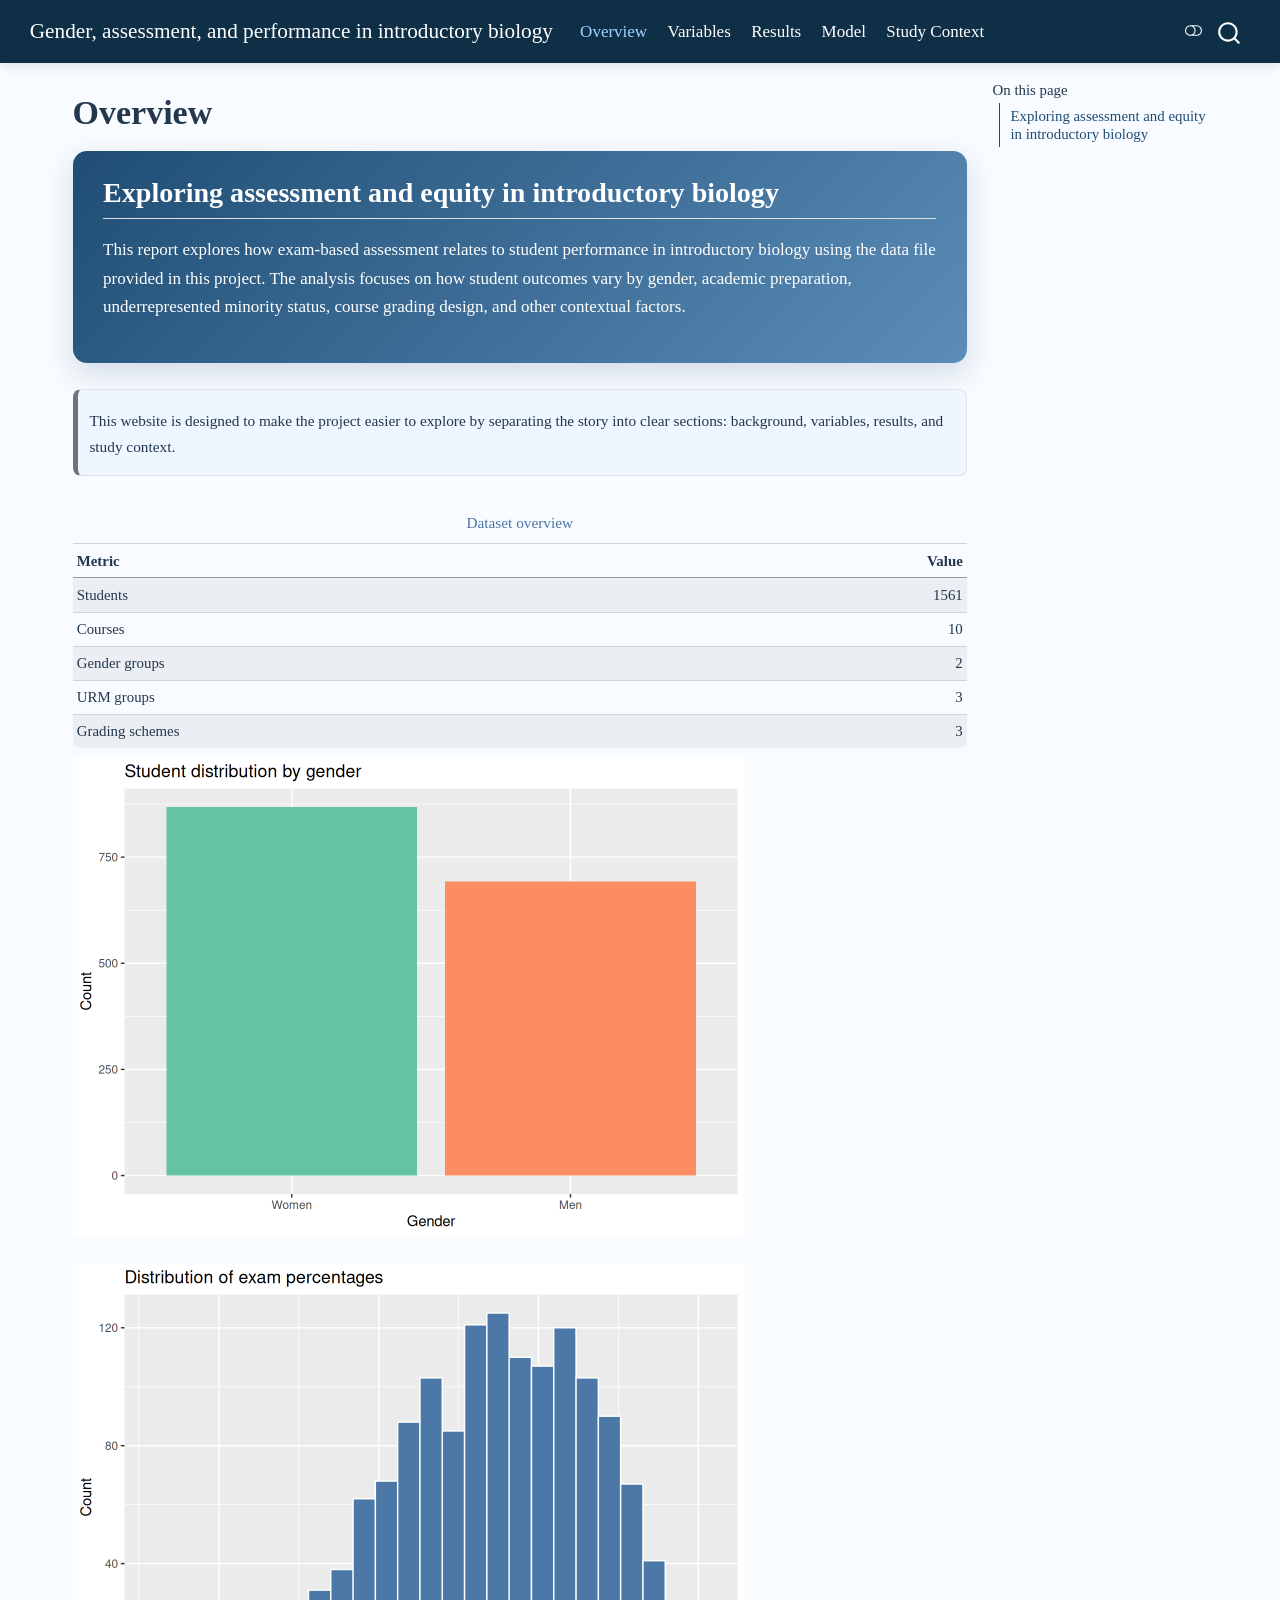
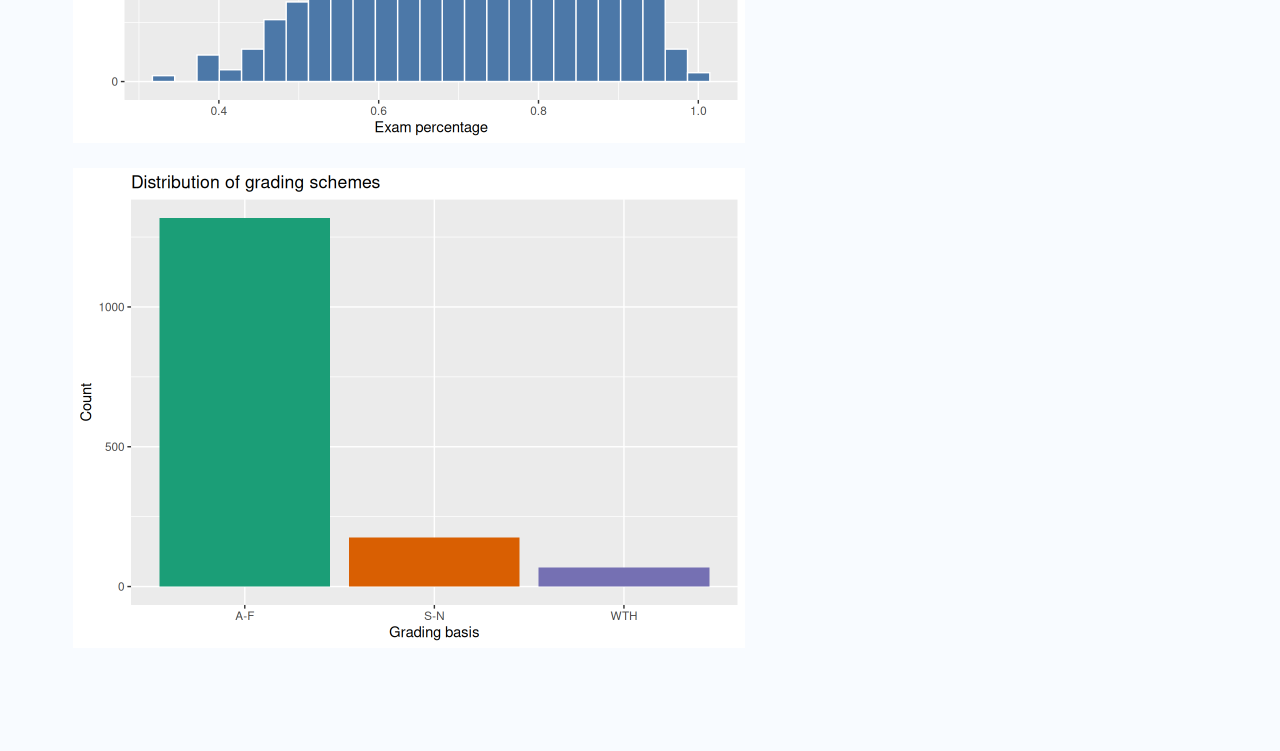
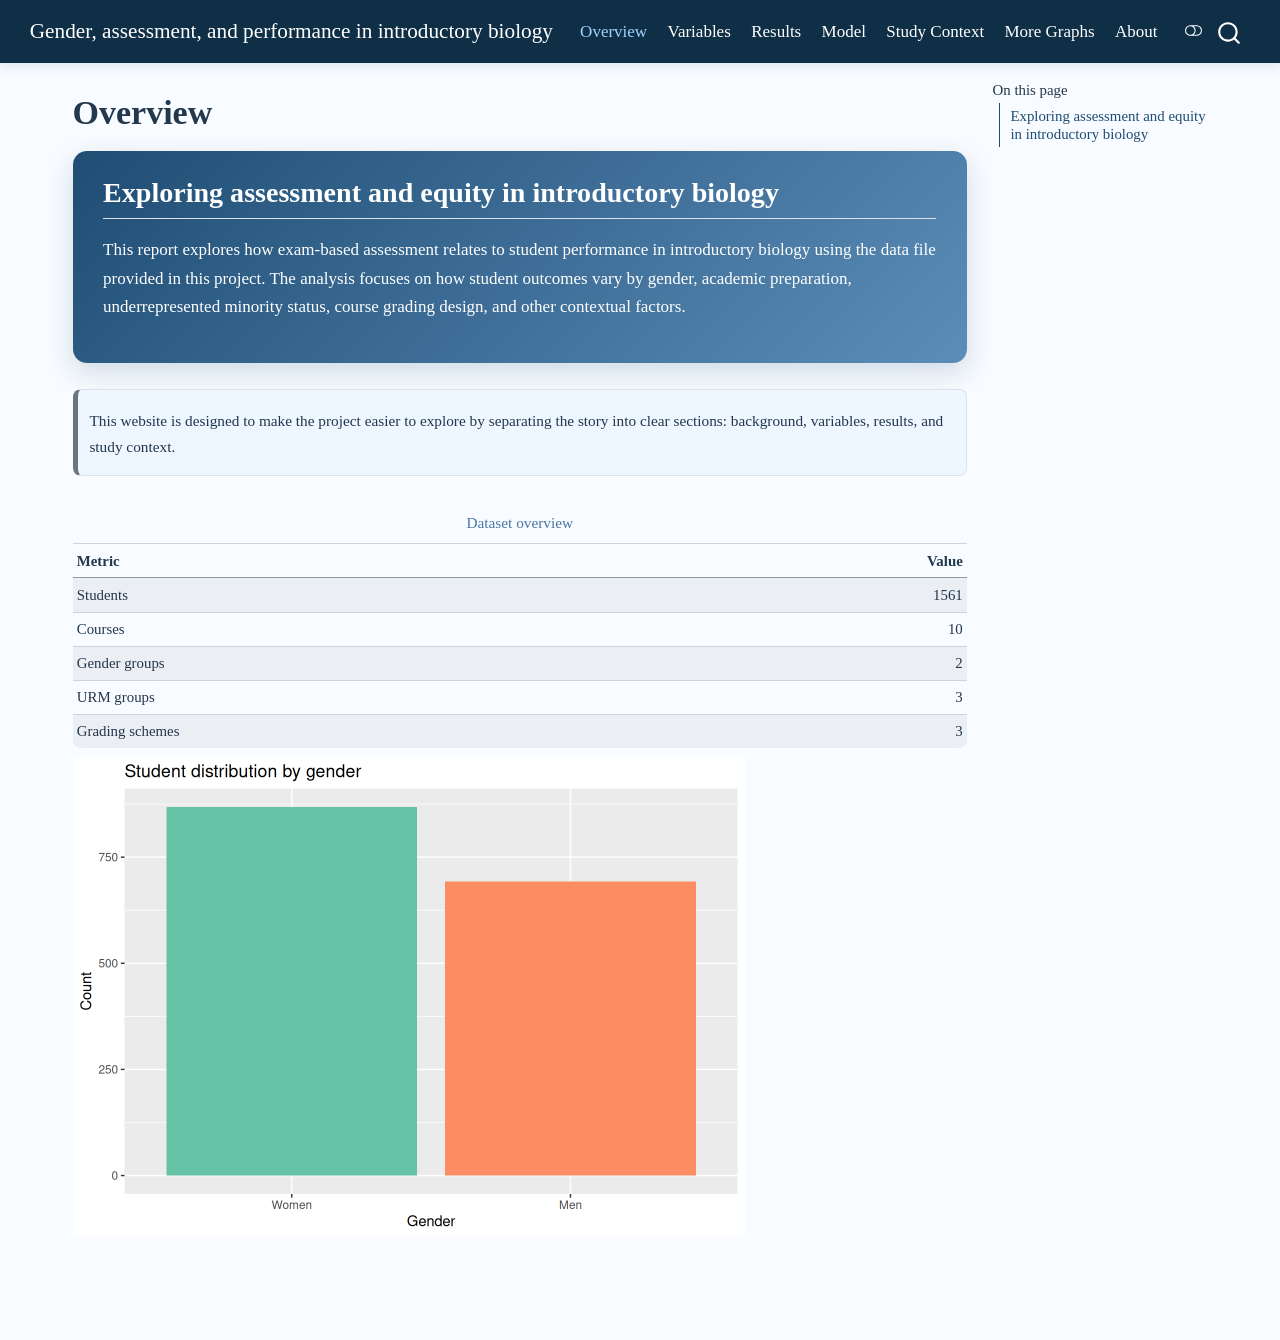
